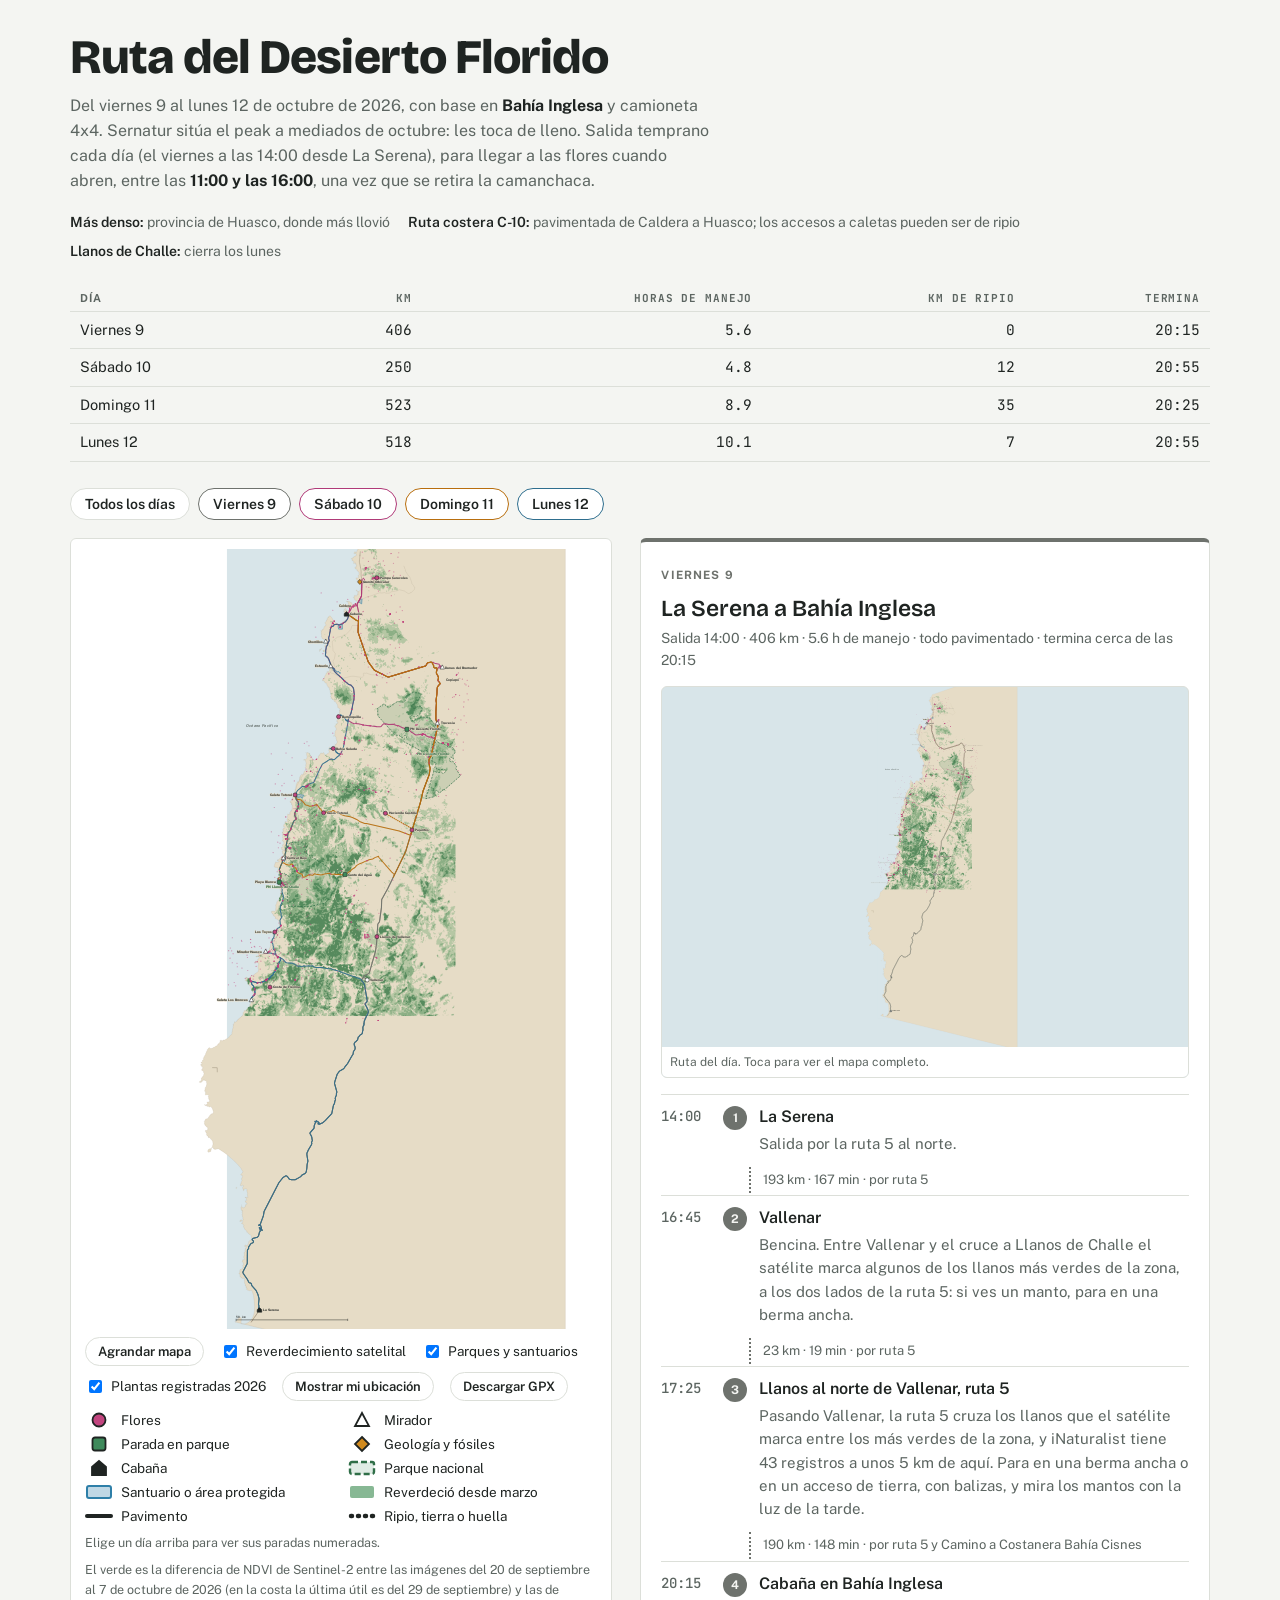
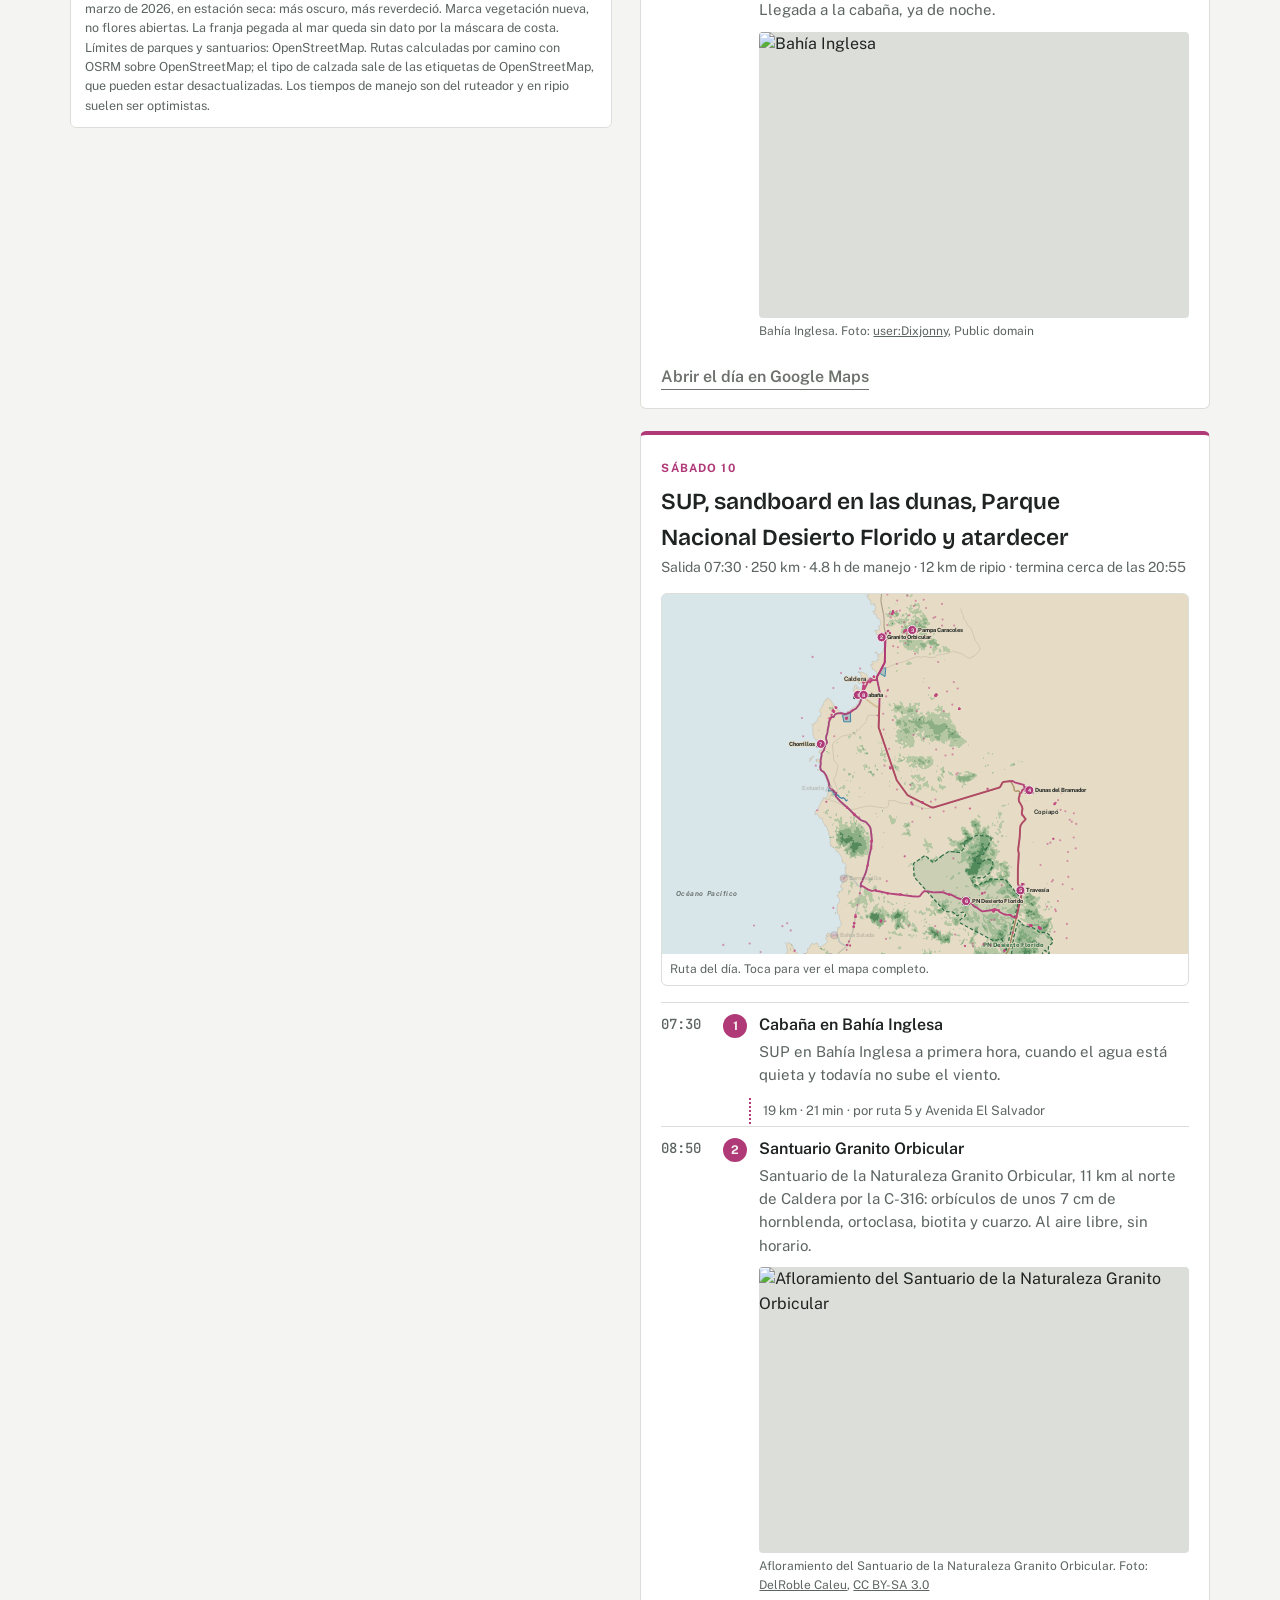
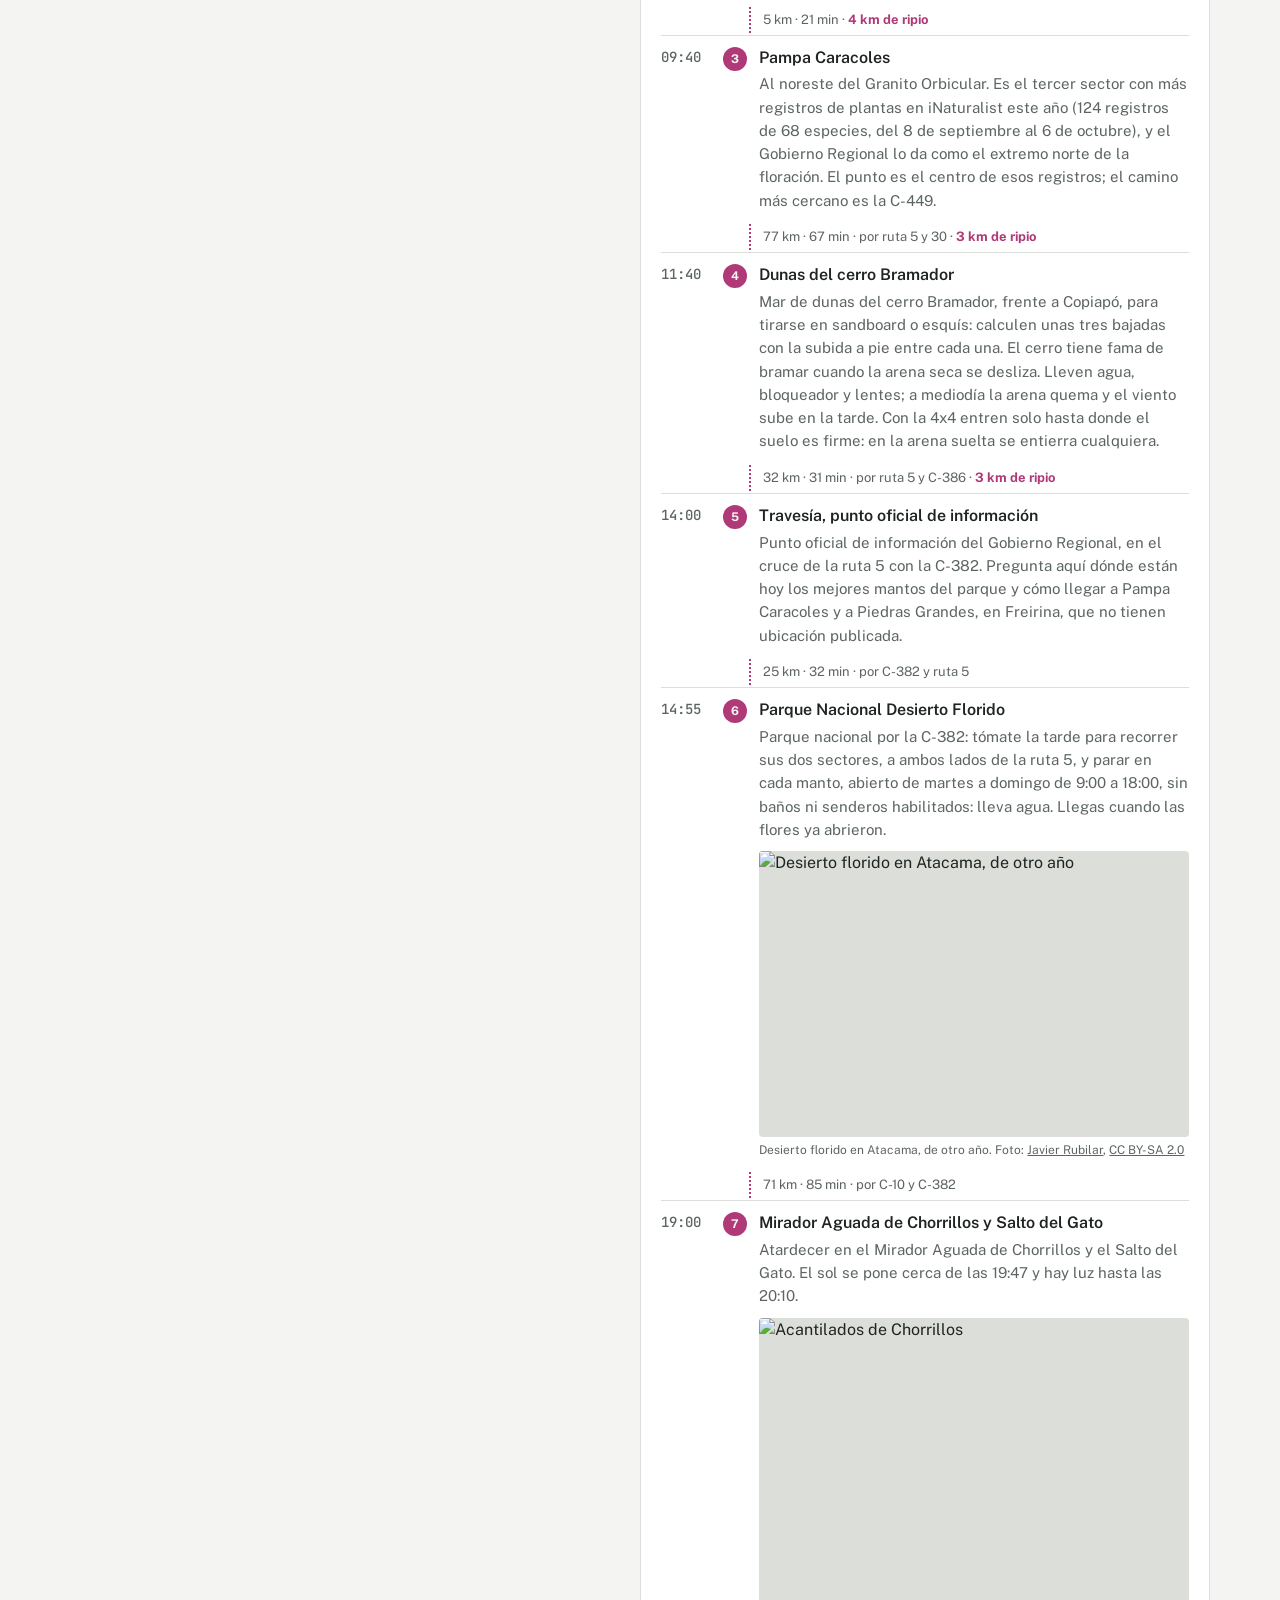
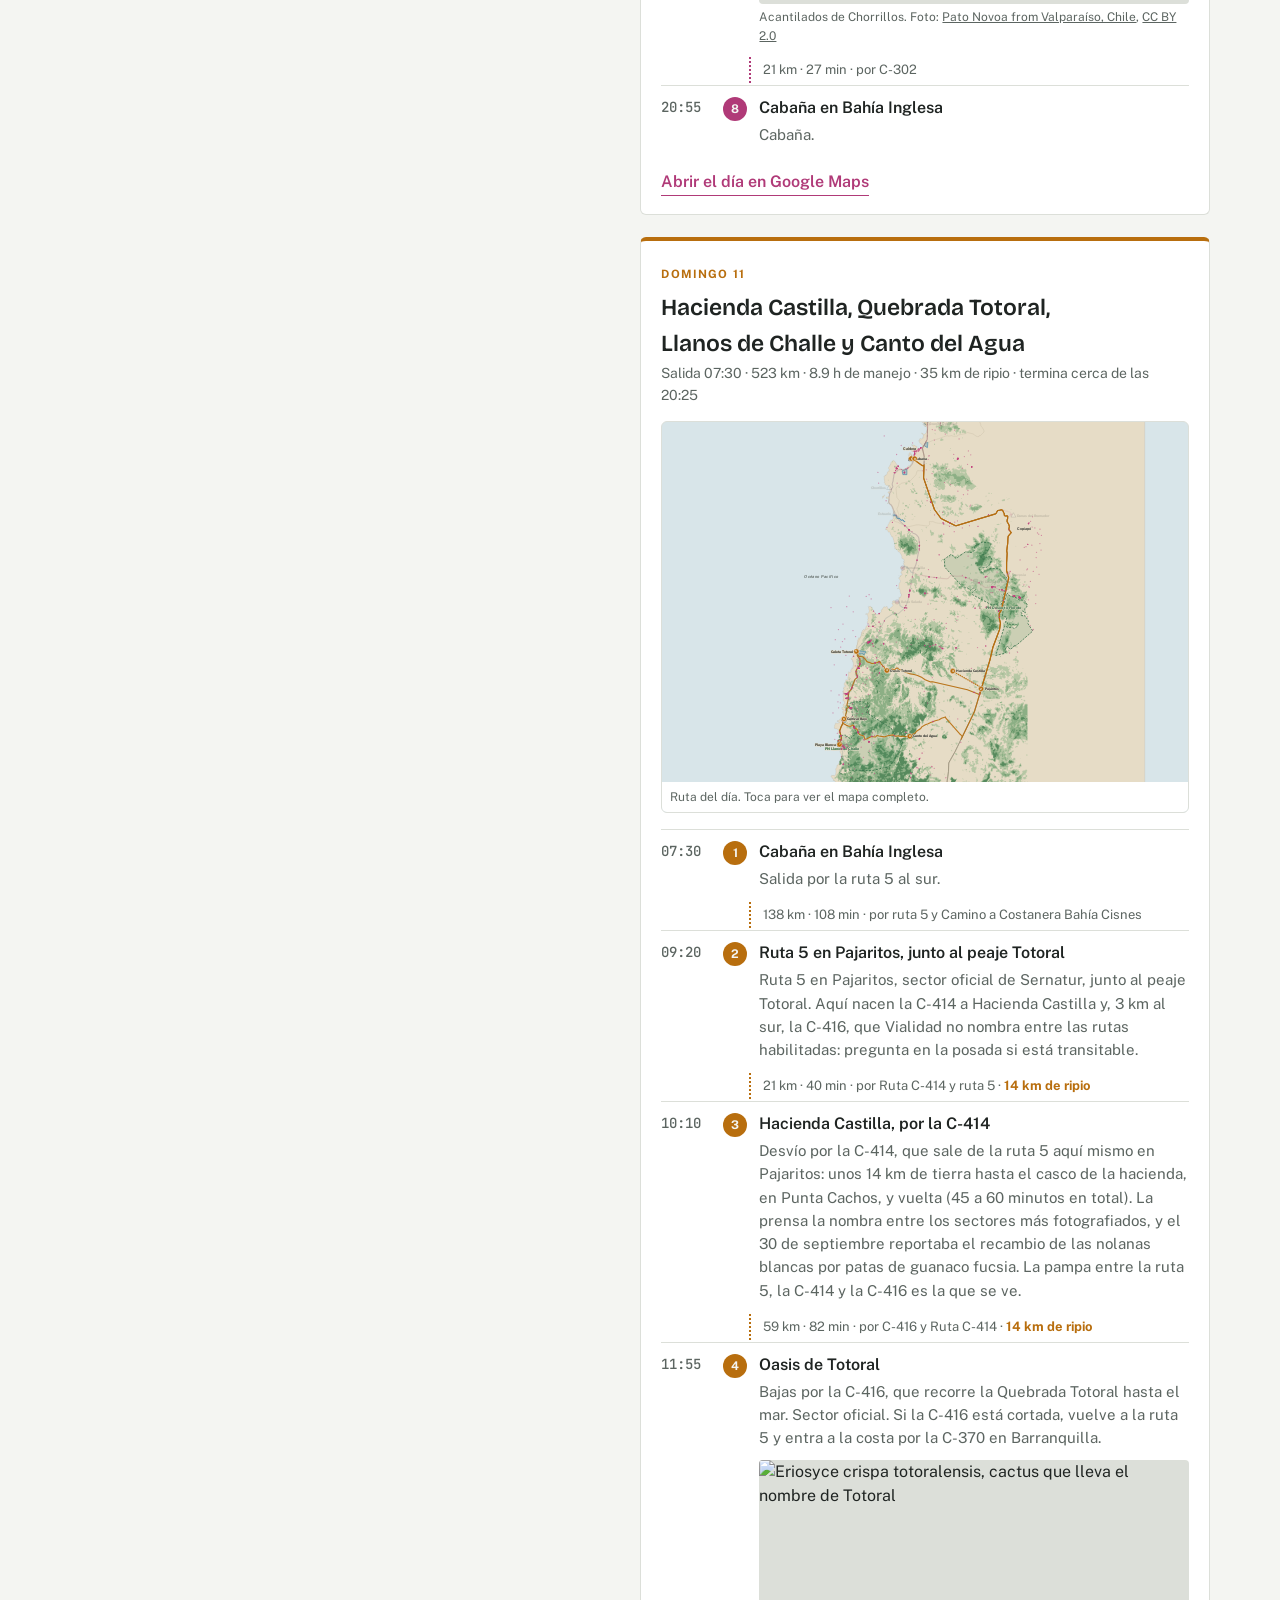
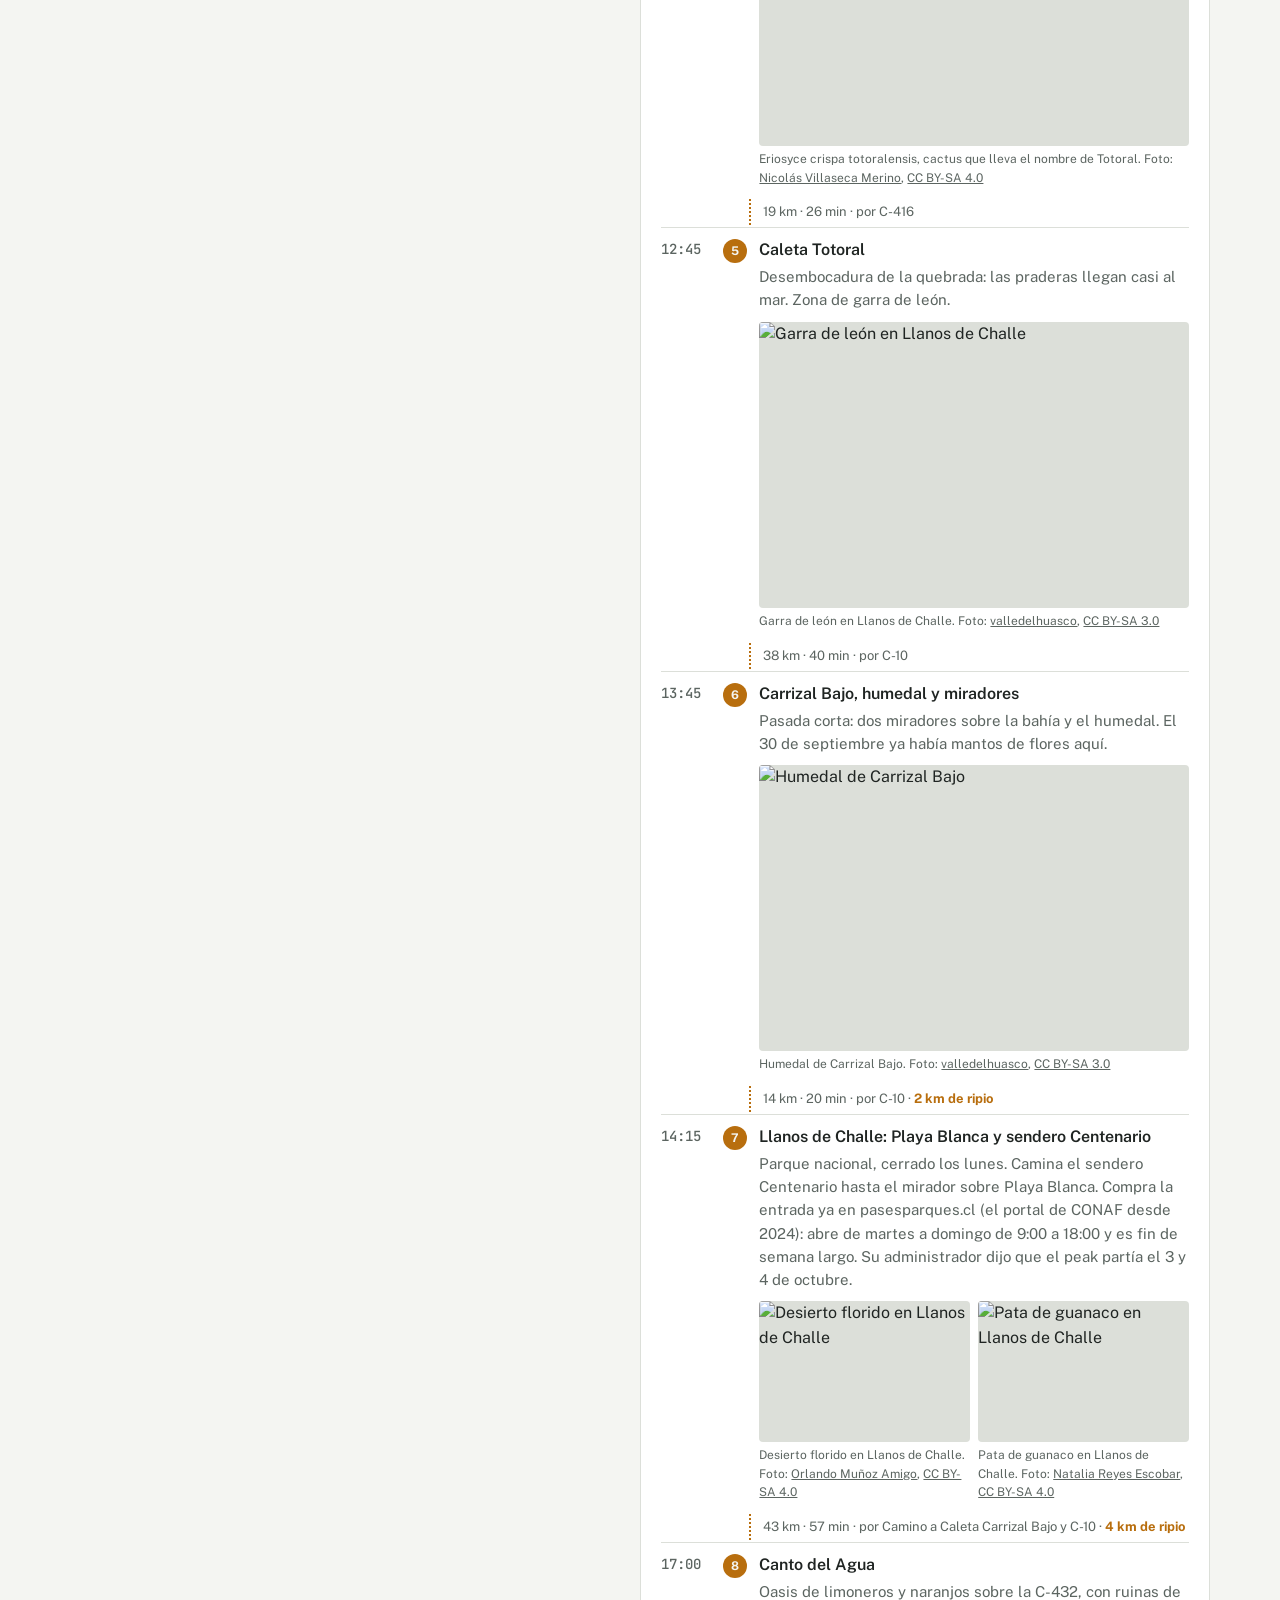
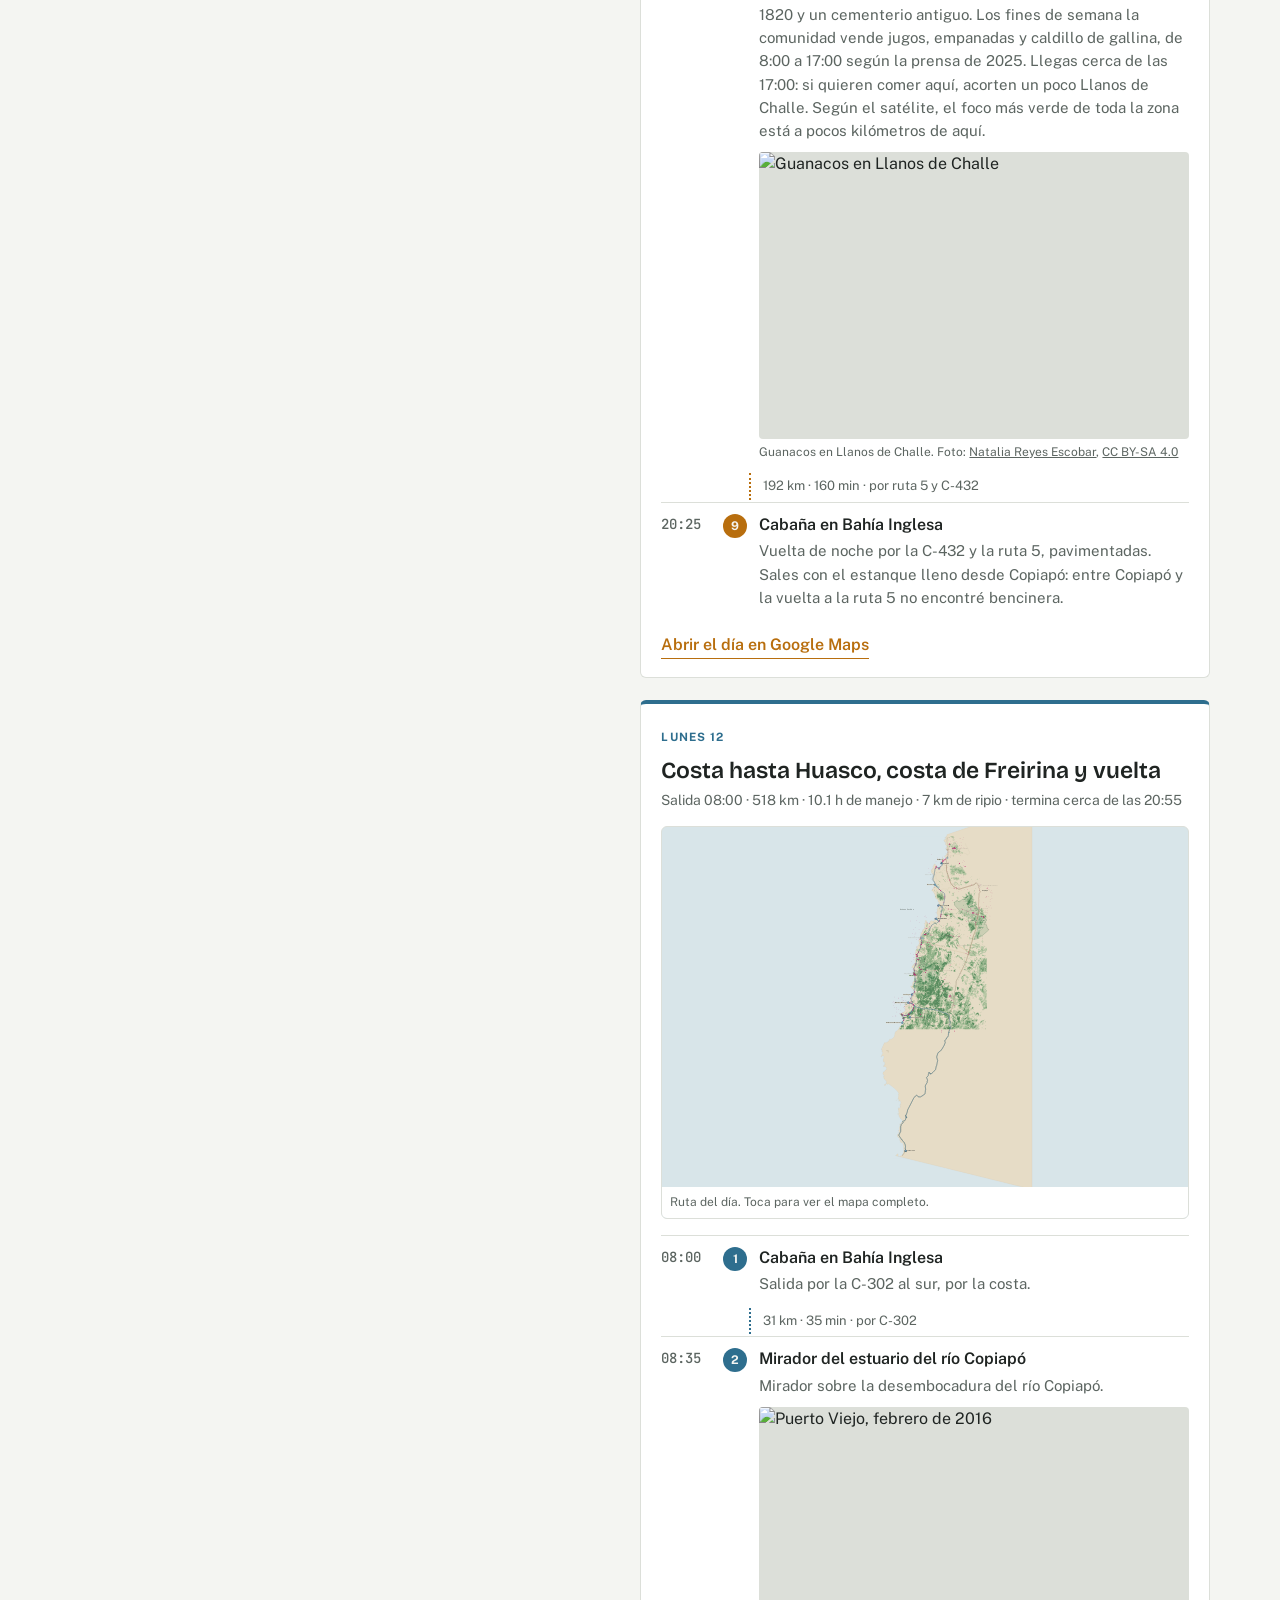
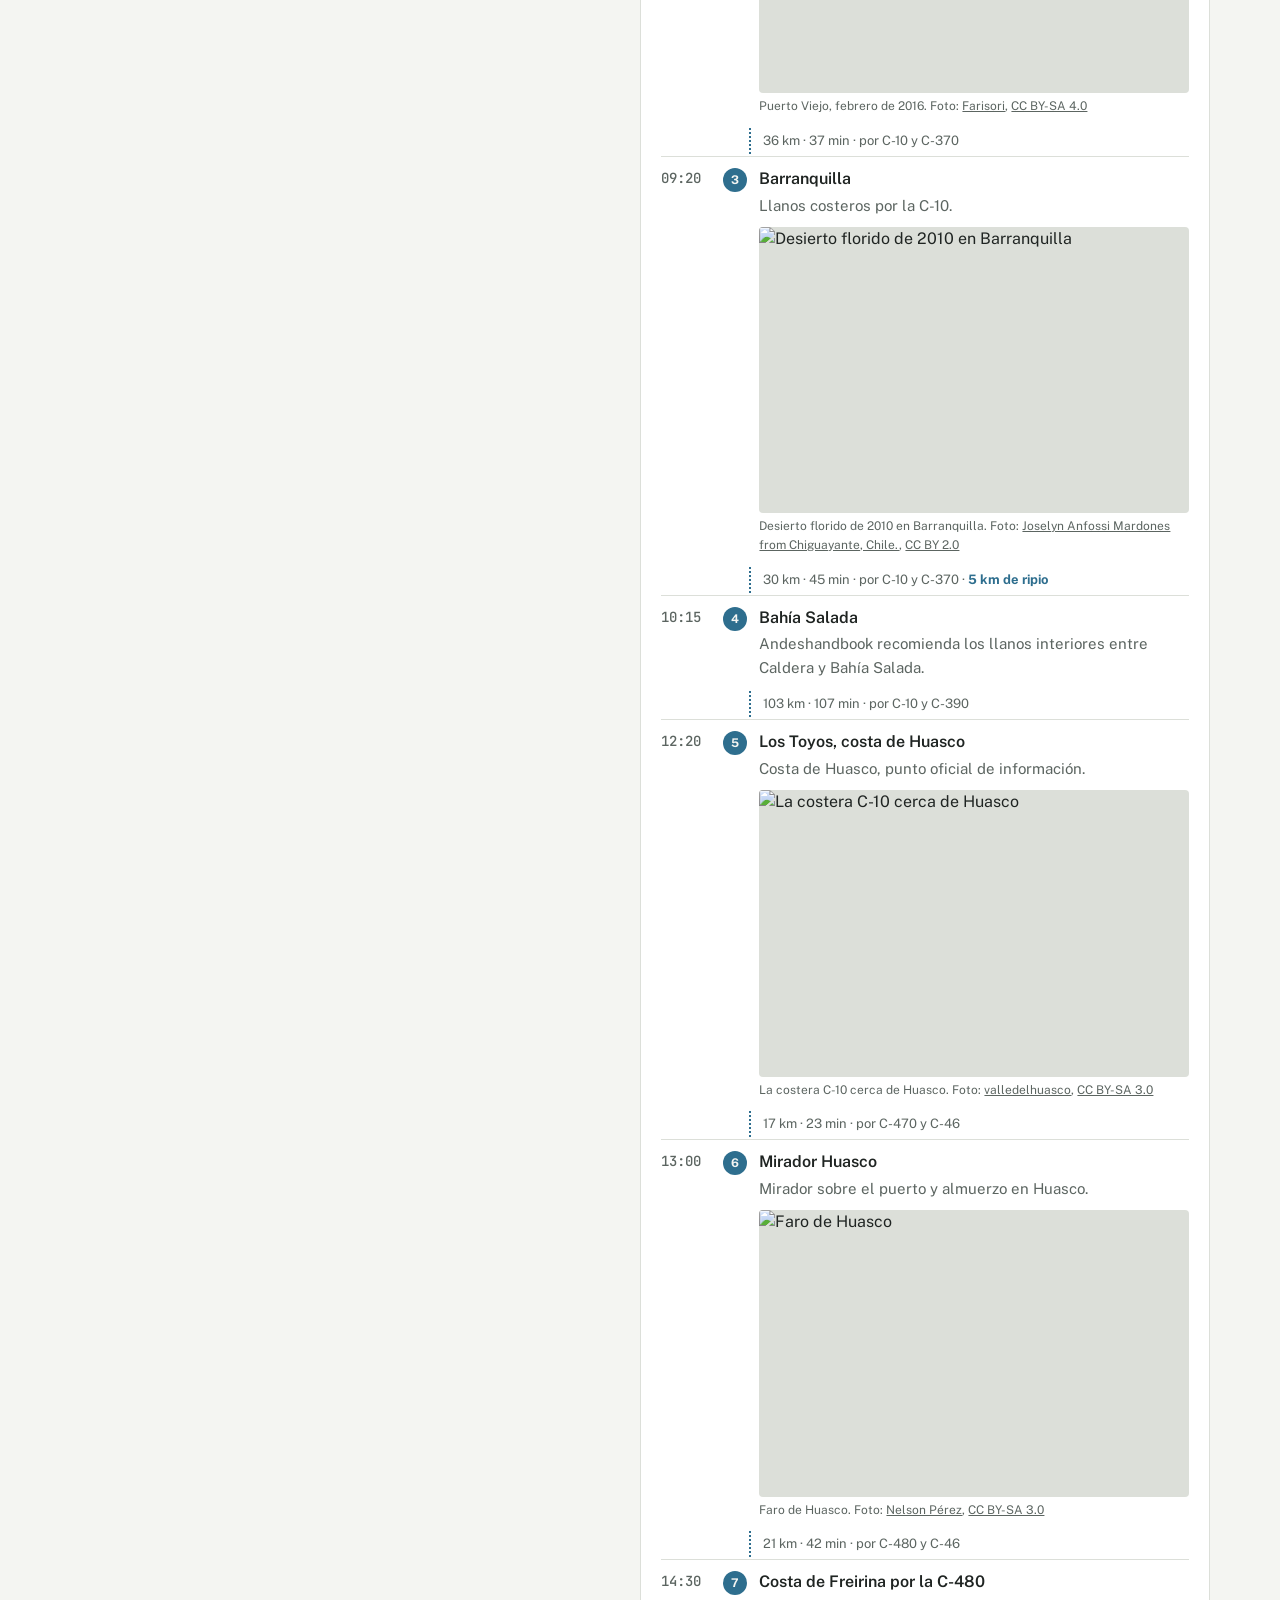
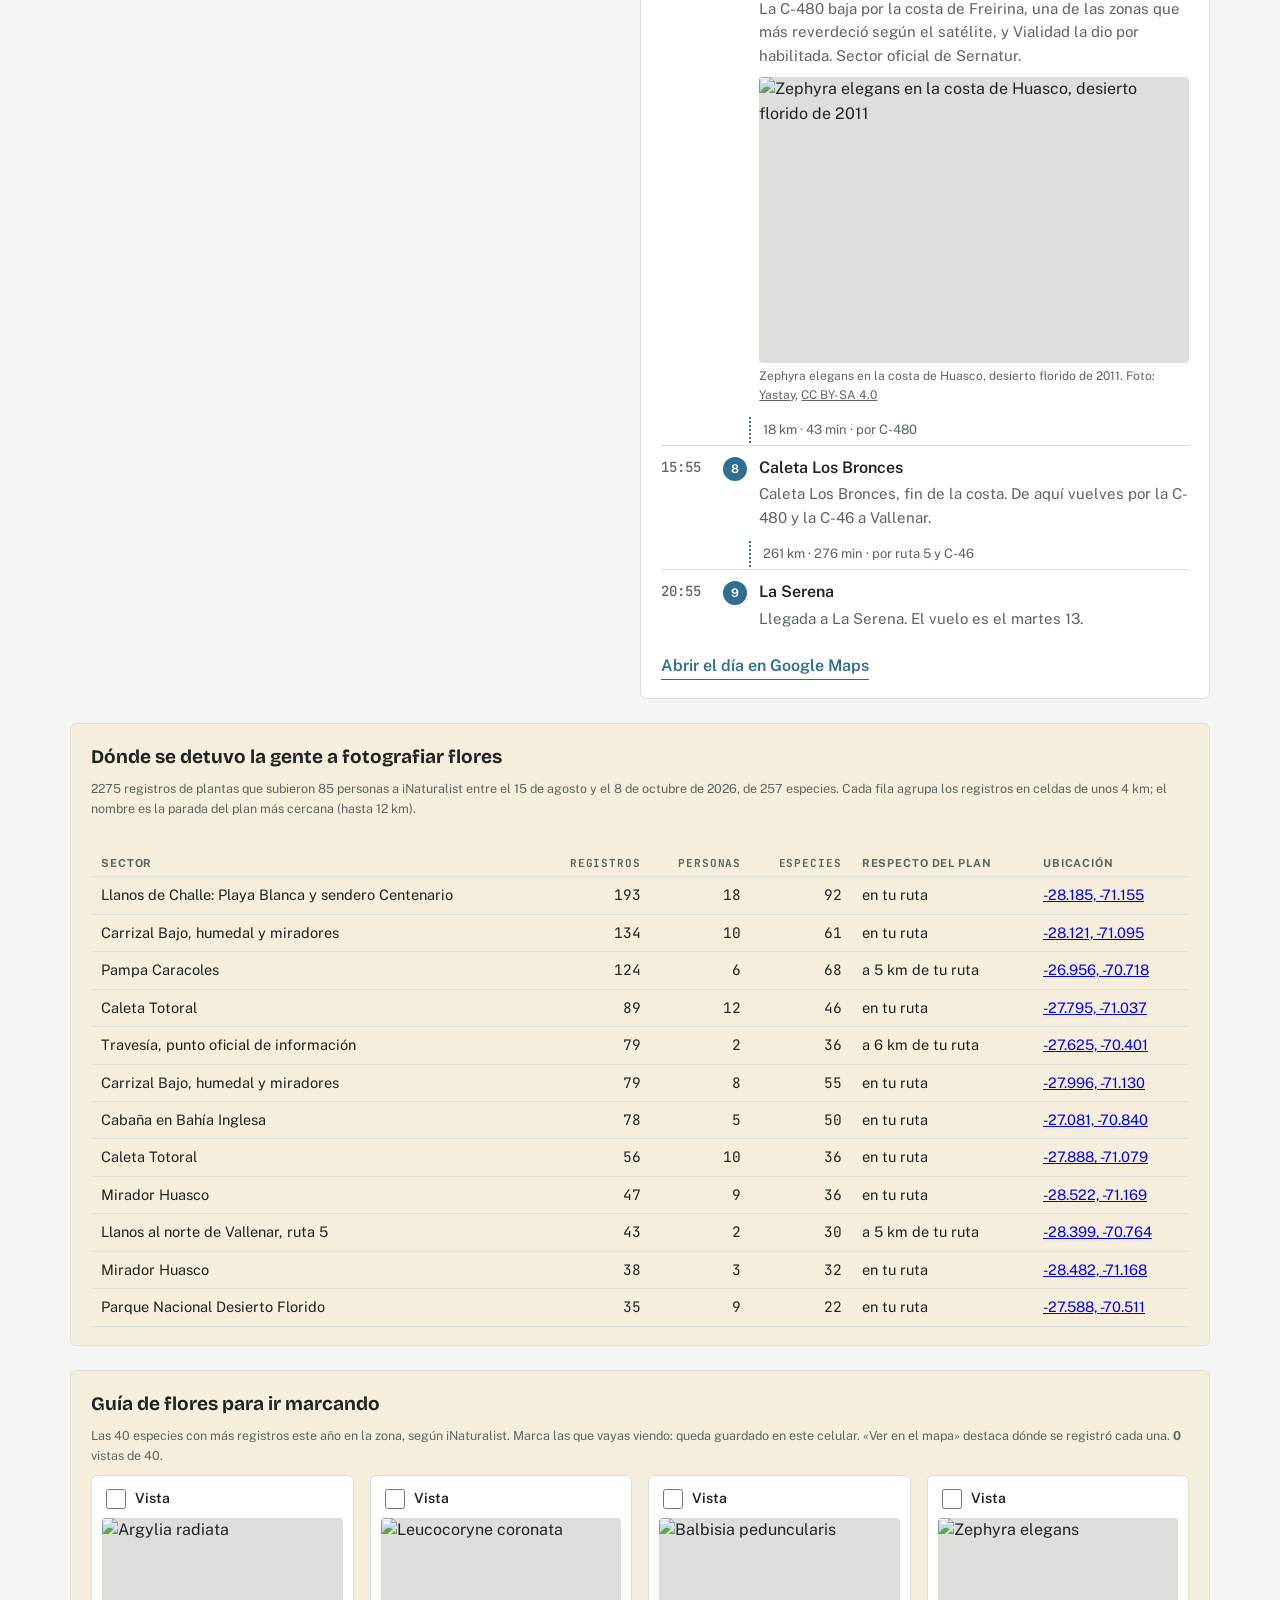
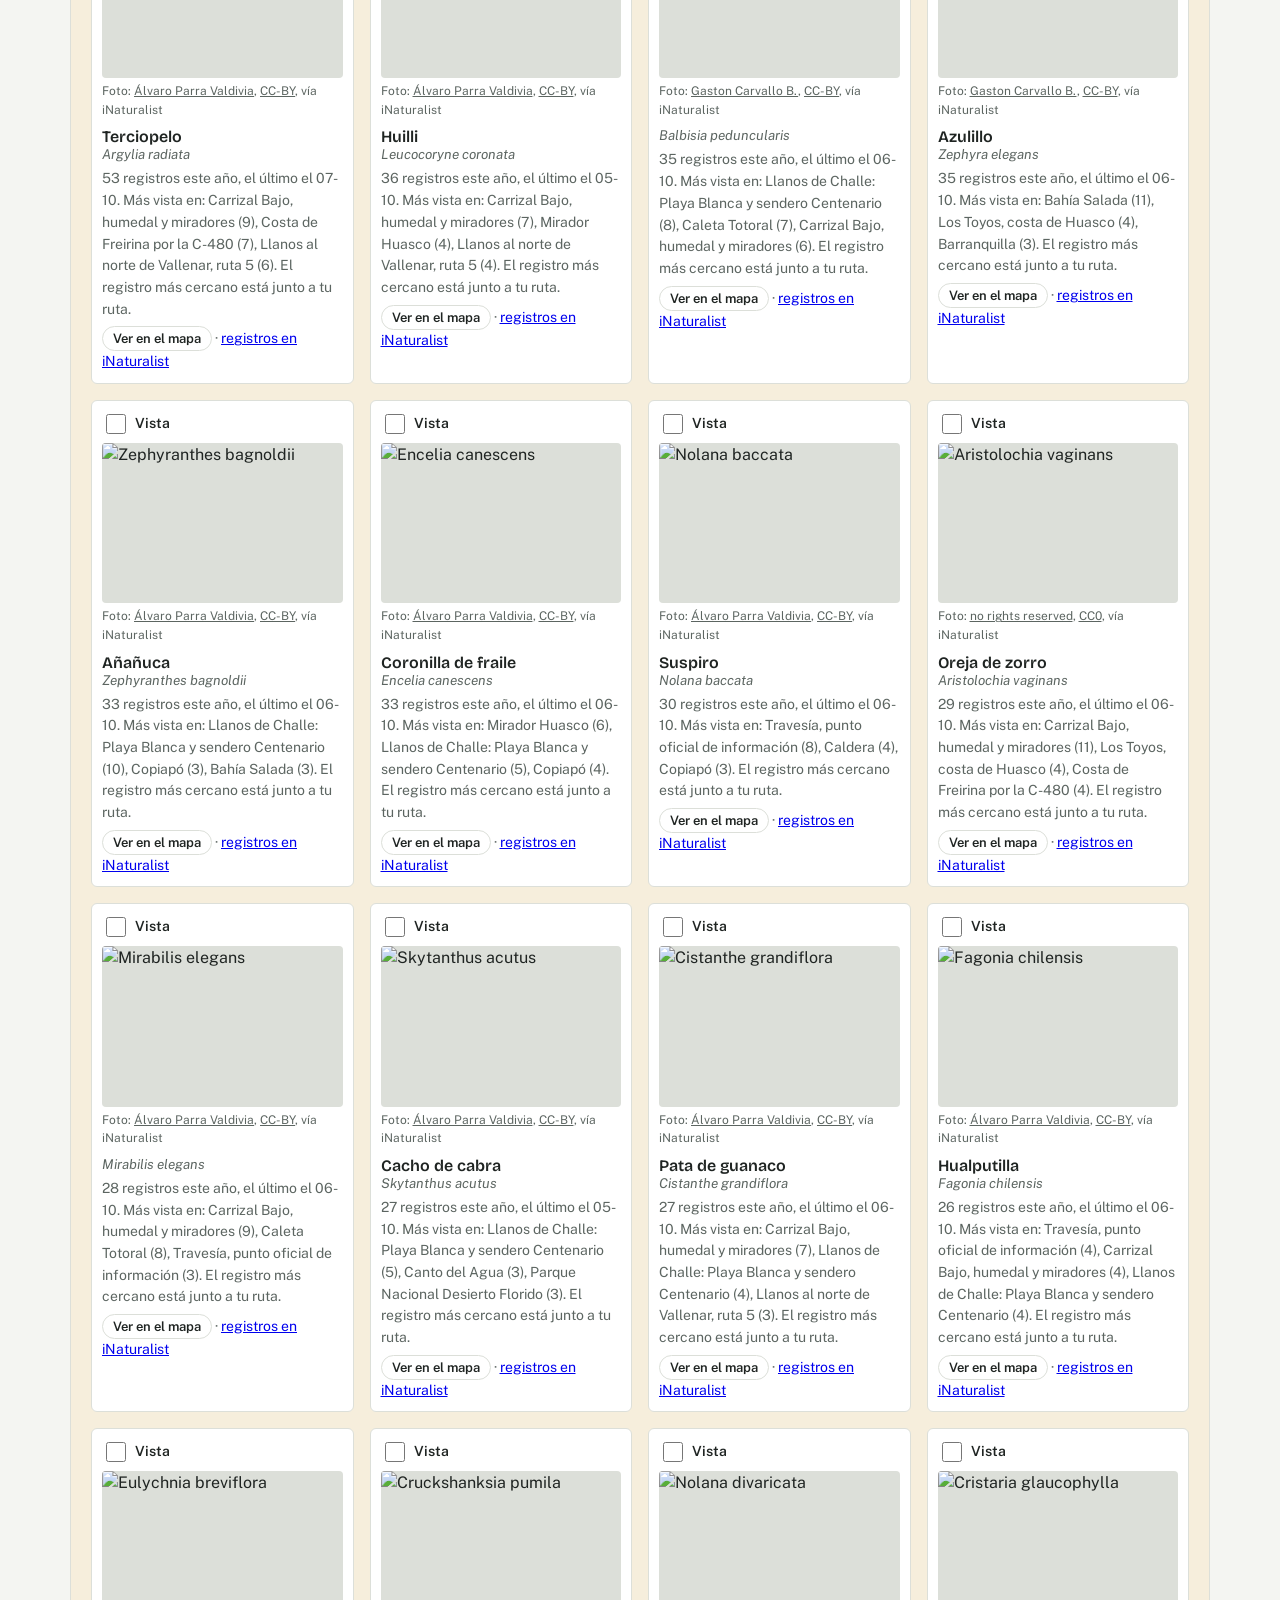
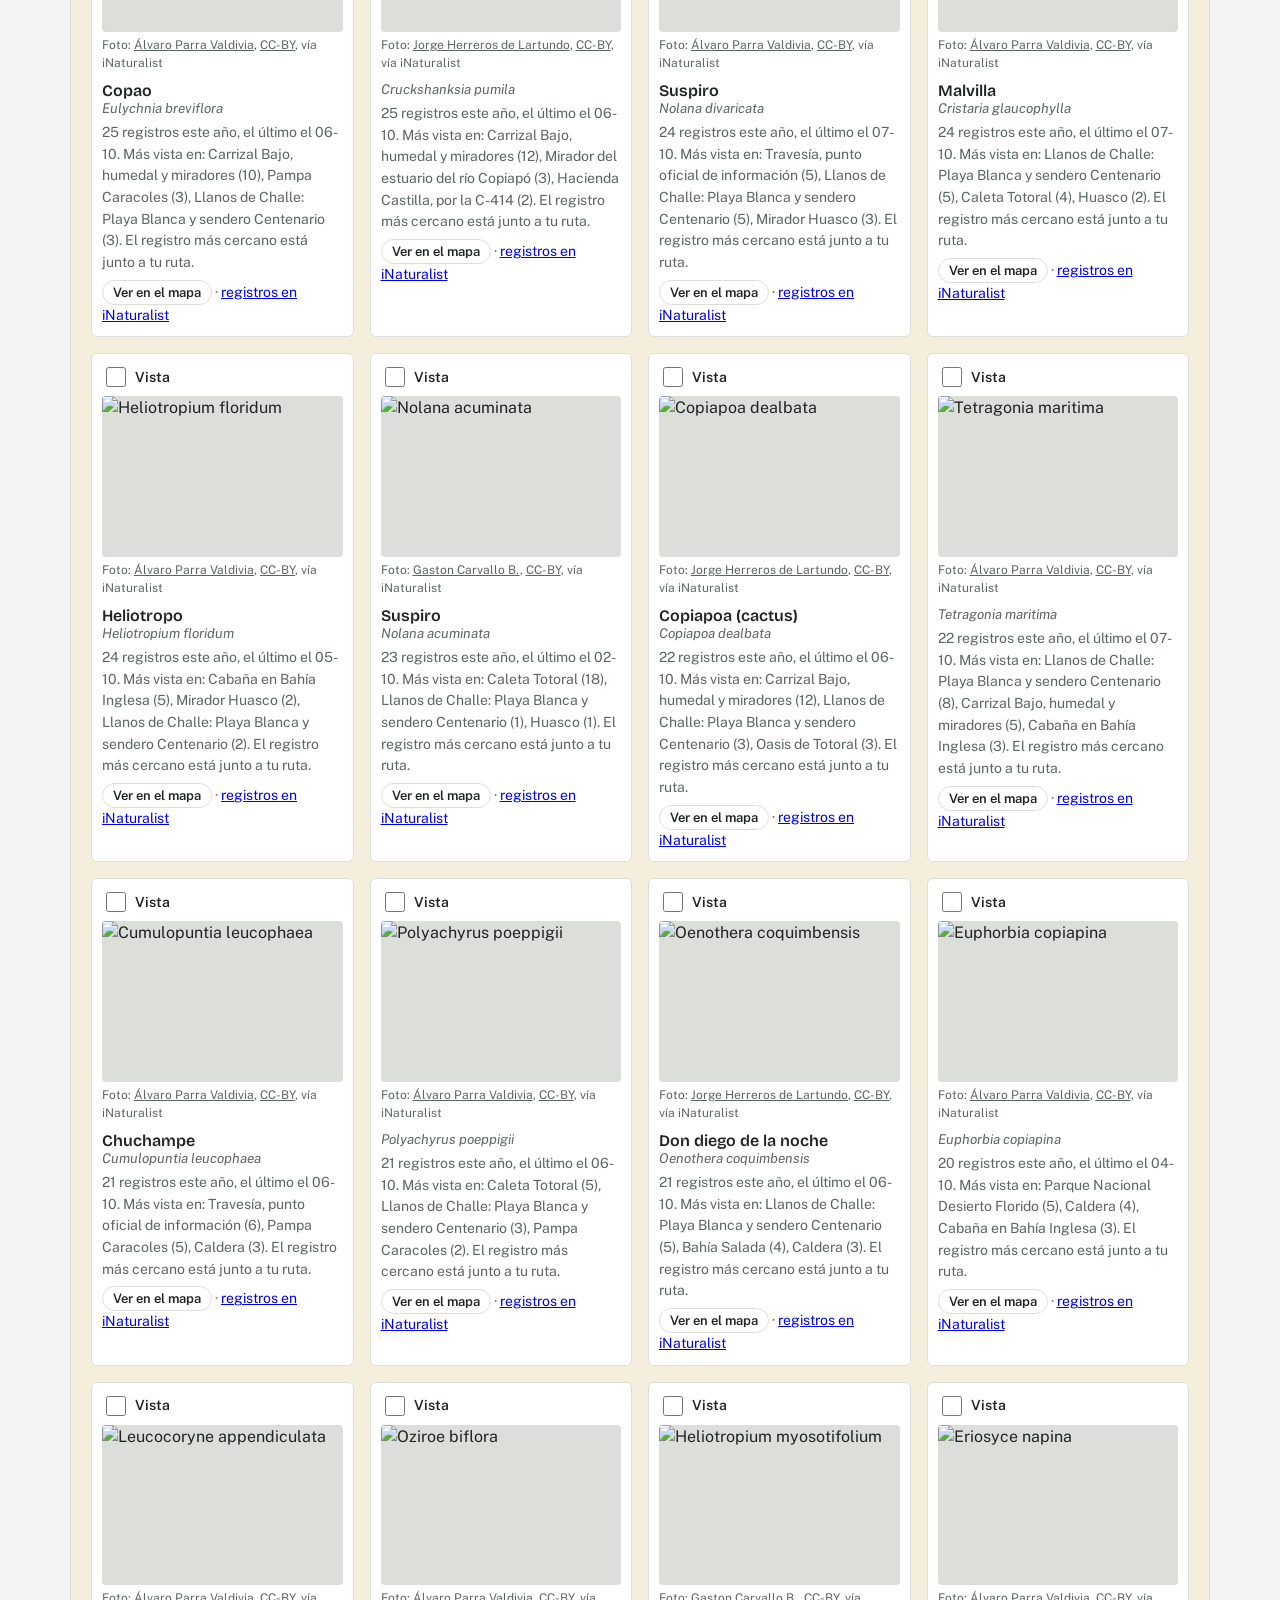
==== desierto-florido-2026.html @ e095cb4a "Desierto Florido 2026: mapa ampliado hasta La Serena Co-Authored-By: Claude Opus 5.5 <noreply@anthro" ====
<!DOCTYPE html>
<html lang="es-CL">
<head>
<meta charset="utf-8">
<meta name="viewport" content="width=device-width,initial-scale=1,viewport-fit=cover">
<title>Ruta del Desierto Florido</title>
<link rel="preconnect" href="https://fonts.googleapis.com">
<link rel="preconnect" href="https://fonts.gstatic.com" crossorigin>
<link rel="stylesheet" href="https://fonts.googleapis.com/css2?family=Bricolage+Grotesque:opsz,wght@12..96,600;12..96,800&family=Public+Sans:wght@400;600&family=JetBrains+Mono:wght@500&display=swap">
<style>
:root{
  --ground:#F4F5F2; --panel:#FFFFFF; --ink:#1F2422; --muted:#5C6561; --line:#DCDFD9;
  --land:#E6DCC6; --sea:#D8E5E9; --road:#BDB29A; --road5:#9A8F78;
  --d1:#6E726D; --d2:#B03A78; --d3:#B86E0E; --d4:#2E6E8E;
  --note:#F6EEDC; --park:#2F6E47;
}
@media (prefers-color-scheme:dark){
  :root:not([data-theme="light"]){
    color-scheme:dark;
    --ground:#141716; --panel:#1C201E; --ink:#E7E9E4; --muted:#9BA39E; --line:#2F3532;
    --land:#2E2B24; --sea:#13222A; --road:#5D5646; --road5:#7A715E;
    --d1:#A3A8A2; --d2:#E07AB2; --d3:#E5A04A; --d4:#6FB2D3;
    --note:#2A2619; --park:#8FD3A6;
  }
}
:root[data-theme="dark"]{
  color-scheme:dark;
  --ground:#141716; --panel:#1C201E; --ink:#E7E9E4; --muted:#9BA39E; --line:#2F3532;
  --land:#2E2B24; --sea:#13222A; --road:#5D5646; --road5:#7A715E;
  --d1:#A3A8A2; --d2:#E07AB2; --d3:#E5A04A; --d4:#6FB2D3;
  --note:#2A2619; --park:#8FD3A6;
}
*{box-sizing:border-box}
body{background:var(--ground);color:var(--ink);font:16px/1.55 "Public Sans",system-ui,sans-serif;margin:0}
.wrap{max-width:1180px;margin:0 auto;padding-inline:20px;padding-block:32px 64px}
h1,h2{font-family:"Bricolage Grotesque",system-ui,sans-serif;text-wrap:balance;margin:0}
h1{font-size:clamp(30px,5vw,48px);font-weight:800;letter-spacing:-.02em;line-height:1.05}
.lede{max-width:64ch;color:var(--muted);margin:12px 0 0}
.lede b{color:var(--ink)}
.facts{display:flex;flex-wrap:wrap;gap:8px 18px;margin:18px 0 0;padding:0;list-style:none;font-size:14px;color:var(--muted)}
.facts b{color:var(--ink)}
.bar{display:flex;flex-wrap:wrap;gap:8px;margin:26px 0 18px}
.dbtn,.all{font:600 14px "Public Sans",sans-serif;border:1.5px solid var(--line);background:var(--panel);color:var(--ink);padding:7px 14px;border-radius:999px;cursor:pointer}
.dbtn{border-color:var(--c)}
.dbtn[aria-pressed="true"]{background:var(--c);color:var(--ground)}
.dbtn:focus-visible,.all:focus-visible,.gm:focus-visible{outline:2px solid var(--ink);outline-offset:2px}
.grid{display:grid;grid-template-columns:minmax(0,1fr) minmax(0,1.05fr);gap:28px;align-items:start}
.map{position:sticky;top:calc(env(safe-area-inset-top,0px) + 12px);background:var(--panel);border:1px solid var(--line);border-radius:6px;padding:10px}
.map > svg{display:block;width:100%;height:auto;max-height:calc(100vh - 120px)}
.map figcaption{font-size:12.5px;color:var(--muted);padding:8px 4px 2px}
.sea-bg{fill:var(--sea)} .land{fill:var(--land);stroke:var(--road5);stroke-width:.6}
.r5{fill:none;stroke:var(--road5);stroke-width:2.2} .rc{fill:none;stroke:var(--road);stroke-width:1.2}
.route{fill:none;stroke-width:4.5;stroke-linecap:round;stroke-linejoin:round;opacity:.92;transition:opacity .2s}
.route.rip{stroke-dasharray:2 7;stroke-width:5}
.route.dim{opacity:.1}
.mk path,.mk rect,.mk circle{stroke:var(--ink);stroke-width:2.4}
.mk .in{stroke:var(--panel);stroke-width:2.4}
.k-mir path{fill:#FFFFFF} .k-flo circle{fill:#C2457F} .k-par rect{fill:#3E8A5B} .k-geo path{fill:#D08A1E} .k-sup circle{fill:#2E7FA8} .k-casa path{fill:var(--ink)} .k-pue circle{fill:var(--panel)}
.mk text{font:700 14px "Public Sans",sans-serif;fill:var(--ink);paint-order:stroke;stroke:var(--land);stroke-width:4.5px;stroke-linejoin:round}
.mk.dim{opacity:.18}
.verde{opacity:.95}
.prot{fill-rule:evenodd}
.prot.pn{fill:rgba(62,138,91,.16);stroke:#2F6E47;stroke-width:3;stroke-dasharray:9 5}
.prot.sn{fill:rgba(46,127,168,.3);stroke:#2E7FA8;stroke-width:2.2}
.plab{font:800 15px "Public Sans",sans-serif;fill:var(--park);paint-order:stroke;stroke:var(--land);stroke-width:4px}
body.no-verde .verde{display:none} body.no-prot .prots,body.no-prot .plab{display:none}
.layers{display:flex;flex-wrap:wrap;align-items:center;gap:6px 16px;font-size:13.5px;padding:8px 4px 0}
.layers label{display:flex;align-items:center;gap:6px;cursor:pointer}
.lgd{display:grid;grid-template-columns:repeat(auto-fill,minmax(min(190px,100%),1fr));gap:6px 14px;font-size:13.5px;color:var(--ink);padding:10px 4px 0}
.lg{display:flex;align-items:center;gap:8px;line-height:1.2}
.lg svg{flex:none;color:var(--ink)}
.hint{font-size:12.5px;color:var(--muted);margin:8px 4px 0}
.kinds{display:flex;flex-wrap:wrap;gap:6px 14px;font-size:13px;color:var(--muted);padding:6px 4px 0}
.kinds svg{vertical-align:middle;margin-right:4px;color:var(--ink)}
.zoom-btn{font:600 13px "Public Sans",sans-serif;border:1.5px solid var(--line);background:var(--panel);color:var(--ink);padding:6px 12px;border-radius:999px;cursor:pointer}
.map > svg{cursor:zoom-in}
#fs{position:fixed;inset:0;z-index:50;background:var(--ground);display:flex;flex-direction:column;padding-top:env(safe-area-inset-top,0px);padding-bottom:env(safe-area-inset-bottom,0px)}
#fs .bar2{display:flex;gap:8px;align-items:center;padding:10px 14px;border-bottom:1px solid var(--line);flex-wrap:wrap}
#fs .bar2 b{font-family:"Bricolage Grotesque",sans-serif;font-size:17px;margin-right:auto}
#fs .stage{flex:1;min-height:0;overflow:hidden;touch-action:none}
#fs .stage svg{width:100%;height:100%;max-height:none;display:block;cursor:grab}
.num{display:none}
.num.on{display:inline}
.num circle{fill:var(--c);stroke:var(--panel);stroke-width:2}
.num text{font:700 12px "Public Sans",sans-serif;fill:var(--ground)}
.legend{display:flex;flex-wrap:wrap;gap:6px 18px;font-size:13px;color:var(--muted);padding:8px 4px 0}
.legend svg{vertical-align:middle;margin-right:6px}
.legend line{stroke:var(--ink);stroke-width:4;stroke-linecap:round}
.sum{width:100%;border-collapse:collapse;font-size:14.5px;margin:22px 0 0;min-width:420px}
.sum th{font:700 11px "Public Sans",sans-serif;text-transform:uppercase;letter-spacing:.08em;color:var(--muted);text-align:left;padding:6px 10px;border-bottom:1px solid var(--line)}
.sum td{padding:7px 10px;border-bottom:1px solid var(--line)}
.sum .n{font-family:"JetBrains Mono",monospace;font-variant-numeric:tabular-nums;text-align:right}
.sum th.n{text-align:right}
.tw{overflow-x:auto}
li.leg{display:block;border-top:0;padding:2px 0 2px 88px;font-size:13px;color:var(--muted)}
li.leg::before{content:none}
li.leg span{border-left:2px dotted var(--c);padding:3px 0 3px 12px;display:inline-block}
.rp{color:var(--c);font-weight:700}
.obs{fill:#C2457F;opacity:.55;stroke:none}
.obs.hl{fill:#7A1F55;opacity:1;r:5}
body.no-obs .obsl{display:none}
.grid-sp{display:grid;grid-template-columns:repeat(auto-fill,minmax(min(230px,100%),1fr));gap:16px}
.sp{display:flex;flex-direction:column;gap:6px;border:1px solid var(--line);border-radius:6px;padding:10px;background:var(--panel)}
.sp.done{outline:2px solid #3E8A5B}
.sp h3{font:600 16px "Bricolage Grotesque",sans-serif;margin:2px 0 0}
.sp h3 i{font-family:"Public Sans",sans-serif;font-weight:400;font-size:13.5px;color:var(--muted);display:block}
.sp p{margin:0;font-size:14px;color:var(--muted)}
.sp .ph{margin:0;max-width:none}
.chk{display:flex;align-items:center;gap:6px;font-weight:600;font-size:14px;cursor:pointer}
.chk input{width:20px;height:20px}
.see{font:600 13px "Public Sans",sans-serif;border:1.5px solid var(--line);background:var(--panel);color:var(--ink);padding:4px 10px;border-radius:999px;cursor:pointer}
.offline{margin:18px 0 0;padding:14px 16px;border:1.5px dashed var(--line);border-radius:6px;background:var(--panel);font-size:14.5px}
.offline p{margin:4px 0 10px;color:var(--muted);max-width:70ch}
#off-st{font-size:13.5px;color:var(--muted);margin-left:8px}
.me{fill:#1E6FD9;stroke:#fff;stroke-width:3}
.me-halo{fill:rgba(30,111,217,.18);stroke:none}
#geo-st{color:var(--ink);font-size:14px}
.phs{display:grid;grid-template-columns:repeat(auto-fit,minmax(min(150px,100%),1fr));gap:8px;margin-top:10px;max-width:520px}
.phs .ph{margin:0;max-width:none}
.gal{background:var(--panel);border:1px solid var(--line)}
.grid-ph{display:grid;grid-template-columns:repeat(auto-fill,minmax(min(150px,100%),1fr));gap:12px}
.grid-ph .ph{margin:0;max-width:none}
.grid-pc{display:grid;grid-template-columns:repeat(auto-fill,minmax(min(240px,100%),1fr));gap:16px}
.pc{display:flex;flex-direction:column;gap:6px}
.pc .ph{margin:0;max-width:none}
.pc h3{font:600 17px "Bricolage Grotesque",sans-serif;margin:4px 0 0}
.pc p{margin:0;font-size:14.5px;color:var(--muted)}
.pc .hor{color:var(--ink);font-weight:600;font-size:13.5px}
.pc .ln a{color:var(--d3);font-weight:600}
.ph{margin:10px 0 0;max-width:420px}
.ph img{display:block;width:100%;height:auto;max-width:100%;aspect-ratio:3/2;object-fit:cover;border-radius:4px;background:var(--line)}
.ph figcaption{font-size:12px;color:var(--muted);margin-top:4px}
.ph a{color:var(--muted)}
.town{font:600 15px "Public Sans",sans-serif;fill:var(--ink);paint-order:stroke;stroke:var(--land);stroke-width:4px}
.sea{font:italic 600 17px "Public Sans",sans-serif;fill:var(--muted);letter-spacing:.08em}
.scale line{stroke:var(--ink);stroke-width:2} .scale text{font:500 13px "JetBrains Mono",monospace;fill:var(--ink)}
.days{display:flex;flex-direction:column;gap:22px}
.day{background:var(--panel);border:1px solid var(--line);border-top:4px solid var(--c);border-radius:6px;padding:20px 20px 18px;scroll-margin-top:16px}
.chip{display:inline-block;font:700 11.5px "Public Sans",sans-serif;text-transform:uppercase;letter-spacing:.1em;color:var(--c)}
.day h2{font-size:23px;font-weight:600;margin:4px 0 2px}
.meta{margin:0;color:var(--muted);font-size:14px}
ol{list-style:none;margin:16px 0 0;padding:0;counter-reset:s}
li.st{display:grid;grid-template-columns:52px 26px 1fr;gap:10px;padding:10px 0;border-top:1px solid var(--line);counter-increment:s}
li.st::before{content:counter(s);grid-column:2;grid-row:1;width:24px;height:24px;border-radius:50%;background:var(--c);color:var(--ground);font:700 12px "Public Sans",sans-serif;display:grid;place-items:center;margin-top:1px}
li .t{grid-column:1;grid-row:1;font:500 14px "JetBrains Mono",monospace;font-variant-numeric:tabular-nums;color:var(--muted);padding-top:2px}
li div{grid-column:3;grid-row:1}
li b{font-weight:600}
li p{margin:2px 0 0;font-size:15px;color:var(--muted);max-width:60ch}
.daymap{margin:14px 0 0;border:1px solid var(--line);border-radius:6px;overflow:hidden;background:var(--sea)}
.daymap svg{display:block;width:100%;height:auto;max-height:360px;cursor:zoom-in}
.daymap figcaption{font-size:12px;color:var(--muted);padding:6px 8px;background:var(--panel)}
.gm{display:inline-block;margin-top:14px;font-weight:600;color:var(--c);text-decoration:none;border-bottom:1.5px solid currentColor}
.notes{margin-top:24px;background:var(--note);border-radius:6px;padding:18px 20px}
.notes h2{font-size:19px;margin-bottom:8px}
.notes ul{margin:0;padding-left:18px}
.notes li{display:list-item;border:0;padding:4px 0;grid-template-columns:none}
.notes li::before{content:none}
.src{font-size:13px;color:var(--muted);margin-top:22px}
.src a{color:var(--muted)}
@media (max-width:820px){
  .grid{grid-template-columns:minmax(0,1fr)}
  .map{position:static}
  .map > svg{max-height:none}
}
@media (prefers-reduced-motion:reduce){.route{transition:none}}
</style>
<div class="wrap">
  <h1>Ruta del Desierto Florido</h1>
  <p class="lede">Del viernes 9 al lunes 12 de octubre de 2026, con base en <b>Bahía Inglesa</b> y camioneta 4x4. Sernatur sitúa el peak a mediados de octubre: les toca de lleno. Salida temprano cada día (el viernes a las 14:00 desde La Serena), para llegar a las flores cuando abren, entre las <b>11:00 y las 16:00</b>, una vez que se retira la camanchaca.</p>
  <ul class="facts">
    <li><b>Más denso:</b> provincia de Huasco, donde más llovió</li>
    <li><b>Ruta costera C-10:</b> pavimentada de Caldera a Huasco; los accesos a caletas pueden ser de ripio</li>
    <li><b>Llanos de Challe:</b> cierra los lunes</li>
  </ul>
  <div class="offline" id="offline" hidden>
    <b>Para usarla sin señal</b>
    <p>Con señal, toca el botón: guarda esta página, el mapa y todas las fotos en el celular. Después abre siempre este mismo enlace en el mismo navegador, aunque no haya señal. Lo que marques en la guía queda guardado en el celular y no se pierde al cerrar.</p>
    <button type="button" class="zoom-btn" id="btn-off">Guardar para usar sin señal</button> <span id="off-st"></span>
  </div>
  <div class="tw"><table class="sum">
    <thead><tr><th>Día</th><th class="n">Km</th><th class="n">Horas de manejo</th><th class="n">Km de ripio</th><th class="n">Termina</th></tr></thead>
    <tbody><tr><td>Viernes 9</td><td class="n">406</td><td class="n">5.6</td><td class="n">0</td><td class="n">20:15</td></tr><tr><td>Sábado 10</td><td class="n">250</td><td class="n">4.8</td><td class="n">12</td><td class="n">20:55</td></tr><tr><td>Domingo 11</td><td class="n">523</td><td class="n">8.9</td><td class="n">35</td><td class="n">20:25</td></tr><tr><td>Lunes 12</td><td class="n">518</td><td class="n">10.1</td><td class="n">7</td><td class="n">20:55</td></tr></tbody>
  </table></div>
  <div class="bar" role="group" aria-label="Destacar un día en el mapa">
    <button type="button" class="all" id="btn-all">Todos los días</button>
    <button type="button" class="dbtn" data-day="vie" style="--c:var(--d1)" aria-pressed="false">Viernes 9</button><button type="button" class="dbtn" data-day="sab" style="--c:var(--d2)" aria-pressed="false">Sábado 10</button><button type="button" class="dbtn" data-day="dom" style="--c:var(--d3)" aria-pressed="false">Domingo 11</button><button type="button" class="dbtn" data-day="lun" style="--c:var(--d4)" aria-pressed="false">Lunes 12</button>
  </div>
  <div class="grid">
    <figure class="map" style="margin:0">
      <svg viewBox="0 0 1000 3413" data-bbox="-71.4,-70.36,-29.98,-26.84" role="img" aria-label="Mapa del itinerario por Atacama, de Bahía Inglesa a Huasco, con las rutas de cada día"><rect class="sea-bg" width="1000" height="3413"/><path class="land" d="M579.4,-17.5 L575.6,-14.0 L577.3,-11.6 L579.0,-3.4 L577.2,-2.2 L576.7,-0.0 L574.2,0.3 L571.8,1.9 L570.3,5.3 L569.6,10.1 L567.1,12.1 L566.7,15.4 L565.4,15.5 L559.4,11.4 L557.3,16.8 L555.2,18.4 L556.5,19.5 L556.6,21.3 L560.8,18.1 L564.5,19.3 L566.7,25.3 L565.7,29.7 L564.7,30.4 L561.9,30.1 L561.0,32.0 L556.8,32.6 L556.1,35.4 L553.3,35.7 L553.2,38.1 L550.0,38.7 L548.3,39.7 L548.6,40.7 L544.1,42.0 L545.4,44.2 L548.2,44.9 L548.0,50.2 L550.0,50.5 L550.0,51.7 L551.8,53.0 L554.4,52.5 L555.2,53.6 L553.9,56.3 L555.3,58.2 L553.5,61.6 L554.1,63.1 L558.5,62.7 L563.2,60.7 L564.4,62.0 L563.9,63.5 L560.8,65.7 L563.9,64.9 L567.8,72.5 L564.8,74.2 L565.2,80.5 L562.1,80.7 L560.2,79.6 L559.3,81.2 L562.6,83.3 L561.5,85.5 L562.5,87.2 L567.6,87.6 L568.0,89.9 L569.9,91.7 L568.8,95.4 L572.9,96.8 L573.5,98.3 L576.4,99.8 L577.8,102.0 L577.3,106.8 L578.5,108.0 L578.6,110.6 L578.5,112.6 L576.9,114.9 L573.1,117.0 L574.0,119.4 L576.9,120.5 L575.6,124.7 L572.2,126.6 L565.5,126.5 L565.5,130.3 L568.1,131.9 L567.8,134.4 L570.0,135.6 L569.9,137.6 L572.2,137.9 L573.0,138.9 L574.3,137.8 L576.6,138.3 L578.3,143.3 L581.9,144.6 L583.4,147.5 L584.1,153.0 L586.4,156.4 L587.2,161.4 L587.5,168.2 L586.0,170.2 L585.3,176.5 L583.5,180.1 L578.1,185.5 L575.5,185.9 L573.3,184.8 L570.7,185.4 L570.5,187.4 L574.0,188.4 L574.8,190.0 L574.1,191.4 L571.7,191.6 L571.0,192.8 L574.4,196.5 L574.2,199.5 L572.3,200.0 L571.1,198.3 L569.3,199.1 L569.6,202.2 L567.6,204.1 L563.0,204.1 L561.4,202.0 L558.9,202.8 L556.4,205.2 L559.8,209.1 L559.6,210.4 L557.4,210.5 L556.2,209.3 L556.1,210.7 L553.2,212.0 L553.8,213.3 L556.6,214.7 L558.1,218.0 L557.4,219.0 L558.1,222.0 L562.0,222.9 L562.6,224.2 L564.4,224.1 L564.9,226.9 L569.4,228.7 L569.6,232.0 L568.3,236.6 L564.2,241.2 L562.0,240.2 L556.8,244.0 L552.1,242.2 L553.9,243.8 L553.5,244.7 L550.1,245.6 L547.6,244.6 L547.5,241.3 L545.7,239.2 L546.2,236.9 L544.5,234.2 L541.6,233.2 L539.2,233.6 L537.6,230.4 L533.9,230.5 L532.6,228.5 L528.0,229.7 L526.4,228.8 L526.7,231.7 L528.0,230.6 L530.2,231.0 L529.4,234.1 L531.5,236.8 L530.6,239.2 L532.6,240.4 L534.0,242.8 L532.2,244.1 L530.0,243.9 L527.8,246.4 L527.3,249.2 L523.0,253.7 L525.7,255.2 L526.3,256.7 L530.7,256.4 L533.1,253.7 L533.9,253.9 L536.7,256.9 L537.2,260.6 L535.5,261.8 L536.6,262.2 L535.9,265.0 L532.9,266.8 L533.1,268.1 L531.4,268.7 L532.8,271.7 L530.5,273.7 L522.9,269.1 L519.6,269.2 L519.0,268.0 L520.4,264.3 L519.3,260.4 L518.4,260.0 L513.9,263.0 L514.3,266.0 L516.3,269.5 L515.0,272.0 L513.9,271.9 L512.7,273.6 L511.4,273.6 L511.9,274.7 L511.0,274.6 L515.0,278.0 L515.0,279.3 L513.3,280.3 L514.5,280.6 L513.6,281.9 L514.5,283.4 L512.5,283.4 L512.7,285.2 L514.0,285.2 L515.2,283.6 L518.5,283.3 L519.1,285.3 L521.6,286.2 L523.2,288.0 L525.3,287.6 L526.9,291.0 L526.5,297.0 L524.4,303.8 L517.7,313.8 L515.7,315.0 L512.2,314.5 L501.2,324.7 L495.2,328.0 L491.6,329.1 L483.0,329.6 L481.5,326.9 L477.5,323.5 L474.7,322.5 L473.5,320.0 L471.0,319.0 L469.7,314.0 L464.4,311.7 L461.9,305.7 L454.4,294.9 L451.7,293.0 L447.5,292.9 L440.0,301.9 L439.1,304.0 L439.6,309.2 L437.0,309.3 L435.2,311.0 L435.2,315.3 L430.7,320.1 L429.0,324.0 L433.1,330.7 L431.9,332.8 L432.8,337.1 L428.4,337.2 L425.4,340.1 L423.0,350.8 L418.8,351.6 L418.2,354.3 L415.8,353.8 L415.4,354.6 L416.6,356.4 L414.7,358.1 L412.1,356.9 L410.3,357.4 L412.7,360.1 L412.1,366.6 L413.5,369.9 L412.5,370.0 L412.3,372.5 L413.5,374.3 L413.2,377.1 L414.2,379.5 L412.7,381.1 L412.6,382.9 L415.7,385.7 L415.7,389.7 L420.3,395.0 L424.1,394.3 L428.5,395.5 L432.0,403.2 L431.5,407.4 L433.3,407.8 L435.6,412.1 L435.7,415.6 L434.7,417.5 L435.5,419.8 L433.9,420.9 L431.4,420.2 L431.0,421.1 L429.1,421.1 L427.5,425.9 L428.1,426.7 L430.7,426.5 L432.1,428.3 L433.3,433.3 L432.2,438.5 L428.8,442.6 L426.4,443.3 L424.1,441.8 L423.5,443.4 L420.8,443.0 L420.0,444.4 L421.5,444.2 L421.5,447.1 L426.9,449.1 L431.0,452.0 L431.3,455.0 L429.6,458.4 L430.4,464.6 L429.1,467.8 L431.4,468.5 L435.8,472.1 L442.6,482.2 L446.6,492.1 L450.6,507.0 L450.4,520.9 L448.4,532.3 L444.3,537.1 L441.4,537.7 L440.0,535.7 L438.1,537.4 L438.8,539.3 L438.2,542.8 L436.4,543.6 L435.3,542.8 L432.6,546.7 L432.8,549.0 L428.0,557.1 L425.4,568.0 L423.2,566.8 L418.4,569.5 L420.1,572.3 L417.8,577.3 L418.8,577.9 L419.9,576.5 L423.8,576.4 L425.5,577.6 L429.6,586.7 L434.7,586.0 L436.1,586.6 L437.4,595.1 L441.7,602.0 L442.6,605.3 L447.2,605.2 L447.9,607.2 L446.8,609.0 L449.0,612.0 L448.5,615.9 L450.6,617.4 L452.0,622.4 L451.9,627.1 L454.9,630.1 L454.0,633.0 L456.3,641.8 L456.0,643.6 L454.1,645.8 L456.9,648.5 L456.4,651.1 L455.4,650.9 L455.0,652.0 L455.9,652.2 L455.7,653.4 L458.2,653.2 L460.1,657.4 L464.7,658.1 L468.2,662.5 L470.3,667.6 L474.2,667.4 L482.7,680.9 L485.4,689.4 L484.0,691.0 L485.1,691.8 L484.8,694.0 L485.5,695.0 L492.0,696.7 L494.3,701.9 L494.0,706.8 L490.6,707.9 L493.7,708.0 L494.8,709.3 L494.8,711.1 L492.8,711.7 L491.5,716.9 L492.6,718.3 L492.2,721.5 L494.9,721.4 L495.8,725.3 L492.5,727.5 L491.4,726.3 L490.1,726.5 L489.2,729.0 L489.5,731.8 L486.2,732.0 L486.0,729.9 L483.5,728.3 L481.6,730.8 L480.2,730.9 L480.4,732.5 L482.5,735.0 L481.9,738.0 L489.5,736.6 L490.3,737.7 L487.8,742.1 L487.9,743.8 L486.4,744.4 L485.3,743.5 L483.9,744.3 L484.2,746.7 L482.4,748.8 L482.5,751.1 L480.3,752.0 L480.8,754.4 L484.1,755.3 L483.9,759.5 L485.9,759.2 L486.5,759.9 L484.5,763.4 L480.2,764.0 L477.1,766.8 L476.5,770.4 L473.3,775.4 L474.8,779.9 L477.4,782.9 L479.1,788.2 L475.7,795.0 L472.5,797.9 L473.3,804.6 L472.2,806.0 L472.2,818.8 L476.3,821.7 L477.4,823.7 L478.1,827.2 L477.2,829.6 L479.2,833.5 L478.3,834.8 L479.6,836.0 L479.7,839.0 L483.0,840.4 L482.9,842.4 L480.6,844.7 L482.4,847.2 L482.5,848.9 L479.2,852.1 L477.7,851.7 L478.8,852.6 L478.7,853.7 L476.4,855.4 L474.1,854.9 L471.9,853.1 L474.4,856.8 L473.1,860.2 L471.9,860.4 L473.0,861.4 L473.2,864.4 L471.0,868.8 L467.0,872.4 L462.5,872.4 L459.7,870.8 L457.9,871.3 L455.0,868.2 L453.0,868.3 L452.7,867.3 L451.0,868.2 L449.1,867.7 L447.3,869.0 L445.4,873.7 L448.0,874.4 L448.7,875.9 L445.1,877.0 L444.2,880.3 L445.2,882.1 L447.7,883.6 L448.0,887.3 L446.8,890.0 L443.3,894.0 L440.8,894.4 L440.6,895.7 L434.5,899.7 L430.5,900.5 L425.4,899.3 L424.8,897.6 L425.9,895.5 L424.2,891.9 L420.5,891.3 L419.0,894.1 L416.8,894.9 L411.2,891.8 L409.6,896.4 L407.5,896.6 L405.7,899.5 L404.8,904.2 L402.5,905.3 L400.3,904.7 L399.4,905.7 L400.4,912.2 L399.3,915.1 L393.8,918.0 L388.8,922.6 L384.6,924.5 L377.5,923.1 L374.5,915.5 L371.0,914.2 L368.2,908.1 L365.8,906.1 L365.9,904.2 L363.5,901.1 L363.3,897.9 L360.1,893.7 L357.5,893.8 L355.0,890.2 L350.8,891.9 L347.9,895.8 L348.8,900.3 L350.0,901.1 L349.3,903.1 L349.8,906.2 L351.1,908.1 L349.9,915.1 L342.8,922.5 L346.9,939.8 L346.5,941.3 L345.3,941.8 L345.4,943.9 L344.5,945.0 L346.2,950.4 L342.9,955.4 L342.7,957.6 L347.8,961.9 L351.2,969.6 L347.8,972.7 L343.5,969.1 L342.1,969.3 L341.3,971.3 L339.3,971.2 L338.0,973.0 L339.1,974.5 L335.2,980.4 L334.0,986.0 L331.9,987.5 L327.5,985.0 L327.0,987.9 L322.1,990.9 L321.2,992.3 L321.7,994.6 L320.8,995.4 L321.0,997.9 L316.7,998.9 L319.9,1000.8 L317.2,1006.5 L318.3,1008.8 L317.3,1011.3 L314.9,1013.5 L315.6,1014.7 L313.8,1018.7 L311.1,1020.6 L308.0,1018.6 L308.4,1021.7 L306.6,1023.1 L307.3,1024.7 L304.0,1027.2 L304.4,1029.0 L302.0,1032.7 L303.7,1037.1 L302.3,1039.9 L301.9,1046.0 L300.8,1047.0 L301.9,1048.7 L297.3,1053.6 L299.0,1053.9 L299.6,1055.4 L295.9,1058.9 L297.1,1060.9 L299.5,1061.6 L299.2,1068.8 L303.1,1071.1 L303.1,1073.9 L300.4,1076.4 L297.5,1075.2 L291.4,1078.4 L291.7,1080.4 L288.3,1084.2 L287.3,1087.2 L288.1,1087.7 L287.2,1089.0 L287.5,1091.2 L284.9,1094.6 L284.9,1097.0 L282.4,1101.0 L281.6,1100.5 L281.2,1102.4 L278.4,1102.5 L276.5,1105.6 L276.4,1107.8 L277.5,1107.9 L277.9,1109.7 L281.4,1109.3 L281.4,1111.7 L283.4,1111.2 L282.4,1115.3 L284.5,1115.2 L281.9,1119.6 L283.9,1118.1 L284.7,1118.5 L284.6,1120.3 L286.1,1120.9 L286.6,1122.8 L285.0,1126.2 L286.6,1127.1 L285.1,1133.8 L285.8,1136.1 L285.3,1137.6 L283.1,1138.9 L284.6,1141.0 L283.4,1143.6 L284.2,1144.9 L281.9,1146.7 L279.2,1145.8 L278.8,1148.4 L275.7,1150.9 L275.7,1152.6 L274.6,1153.6 L275.7,1154.8 L274.2,1156.6 L276.8,1157.6 L276.4,1160.4 L273.9,1160.2 L273.2,1161.2 L271.3,1161.1 L269.5,1162.2 L266.7,1159.0 L265.6,1163.0 L266.3,1165.0 L264.6,1167.9 L265.7,1175.9 L262.5,1184.6 L262.7,1186.6 L264.4,1188.7 L263.7,1190.6 L264.7,1193.4 L263.5,1194.5 L260.5,1194.2 L257.4,1193.2 L256.9,1191.9 L256.5,1192.9 L254.9,1192.3 L253.5,1198.5 L253.9,1200.6 L252.0,1203.2 L250.0,1204.1 L248.4,1207.5 L248.1,1214.7 L249.5,1214.9 L250.4,1213.9 L251.1,1215.3 L252.6,1215.8 L253.4,1220.5 L252.3,1222.1 L248.5,1220.7 L246.0,1221.7 L247.4,1222.6 L246.4,1223.5 L247.0,1224.4 L245.6,1226.0 L245.5,1228.6 L247.3,1229.2 L247.8,1231.4 L246.6,1234.9 L244.7,1235.8 L245.6,1237.0 L242.6,1240.4 L243.4,1240.9 L241.3,1241.8 L243.9,1241.2 L244.9,1241.9 L243.9,1242.6 L244.8,1242.5 L244.0,1244.3 L245.2,1244.1 L244.4,1245.9 L246.2,1246.2 L245.5,1247.9 L247.3,1248.1 L247.6,1249.2 L245.0,1250.7 L242.3,1249.7 L242.4,1251.2 L244.4,1251.6 L243.4,1253.4 L244.7,1255.4 L243.5,1262.5 L246.2,1271.6 L244.6,1271.7 L244.3,1273.9 L242.3,1274.3 L242.4,1276.2 L245.7,1278.9 L248.2,1279.6 L248.0,1282.5 L249.8,1286.7 L248.8,1289.7 L246.0,1291.8 L245.9,1293.6 L243.4,1294.3 L243.3,1298.7 L244.4,1298.7 L244.9,1299.9 L245.3,1303.8 L243.1,1304.2 L241.3,1306.2 L238.2,1306.1 L237.4,1308.5 L238.8,1310.2 L239.3,1314.5 L240.9,1315.0 L241.3,1314.1 L242.6,1314.0 L243.1,1316.0 L243.9,1315.6 L244.2,1316.7 L246.0,1316.0 L247.5,1317.4 L247.1,1319.5 L242.8,1320.7 L241.1,1325.4 L242.6,1325.3 L242.5,1328.5 L245.3,1329.2 L244.1,1330.1 L243.7,1332.1 L244.6,1334.4 L247.3,1335.9 L246.2,1342.6 L244.9,1344.8 L245.8,1345.3 L245.2,1346.7 L246.2,1349.7 L244.5,1350.5 L243.2,1347.8 L241.8,1347.1 L240.4,1347.8 L240.7,1346.5 L237.9,1350.2 L232.4,1352.0 L232.4,1353.7 L231.2,1355.4 L229.2,1355.7 L228.0,1358.6 L226.0,1358.8 L223.3,1361.4 L222.4,1359.5 L222.6,1360.1 L221.4,1360.2 L222.4,1361.0 L221.8,1361.9 L220.7,1361.6 L221.7,1362.0 L221.0,1362.4 L222.5,1362.7 L223.6,1364.7 L228.7,1365.8 L228.7,1368.1 L227.2,1369.1 L222.8,1369.2 L219.2,1372.3 L213.1,1368.9 L212.3,1370.4 L213.4,1371.8 L210.6,1374.0 L211.2,1375.4 L209.3,1377.0 L210.1,1378.0 L208.6,1380.3 L209.6,1382.6 L207.8,1384.8 L208.1,1388.1 L206.8,1389.7 L207.5,1391.2 L208.9,1391.7 L210.6,1390.6 L211.7,1393.3 L217.9,1392.9 L219.4,1395.5 L222.2,1395.0 L224.3,1397.3 L224.6,1401.2 L222.2,1407.8 L226.3,1414.4 L227.1,1417.7 L228.7,1427.7 L227.7,1430.4 L227.8,1433.8 L229.0,1436.1 L227.5,1439.5 L225.5,1439.7 L225.1,1438.7 L224.4,1439.9 L222.6,1439.7 L220.9,1442.2 L221.8,1446.2 L223.2,1446.5 L225.4,1445.1 L227.2,1446.9 L226.5,1452.8 L228.1,1458.6 L225.7,1467.4 L229.0,1467.5 L231.3,1470.3 L231.1,1471.4 L233.6,1473.6 L233.8,1475.3 L231.3,1477.8 L230.5,1480.6 L231.9,1482.8 L231.1,1487.5 L232.4,1489.9 L231.8,1491.9 L234.5,1495.1 L234.5,1497.8 L235.6,1499.3 L236.7,1510.1 L235.6,1515.4 L233.6,1517.0 L233.6,1519.1 L232.1,1520.2 L229.1,1527.5 L229.5,1529.1 L226.6,1535.4 L224.3,1538.4 L222.9,1538.2 L223.2,1540.2 L220.2,1543.1 L220.2,1544.3 L218.0,1543.8 L217.9,1552.1 L213.7,1556.0 L212.9,1559.3 L214.0,1562.6 L214.2,1572.3 L212.4,1575.0 L213.6,1574.9 L213.8,1576.3 L210.2,1585.3 L208.7,1586.3 L206.1,1585.5 L206.1,1584.4 L200.3,1585.2 L196.7,1583.8 L198.0,1585.8 L197.1,1586.8 L194.4,1586.1 L194.0,1589.9 L195.9,1590.8 L197.8,1593.5 L198.8,1597.4 L201.7,1596.6 L202.7,1597.6 L203.5,1602.4 L204.5,1602.6 L203.4,1603.5 L203.6,1604.7 L204.4,1604.4 L204.2,1605.5 L207.3,1605.8 L207.3,1607.2 L209.5,1607.1 L211.1,1608.4 L211.0,1610.2 L212.4,1612.5 L210.7,1615.7 L212.3,1615.5 L212.1,1616.8 L214.6,1618.6 L217.6,1618.4 L219.2,1620.6 L221.6,1620.5 L226.3,1627.1 L229.7,1635.8 L229.4,1641.1 L230.5,1647.0 L229.7,1653.3 L228.6,1655.2 L223.0,1656.9 L218.6,1661.5 L212.9,1672.8 L209.0,1674.8 L207.6,1674.5 L203.4,1677.8 L202.4,1678.0 L200.1,1675.9 L199.5,1676.2 L200.5,1679.8 L199.9,1683.8 L202.4,1687.8 L202.8,1699.0 L200.6,1703.4 L198.8,1703.5 L198.2,1707.4 L195.9,1708.8 L195.5,1711.3 L192.6,1712.4 L193.4,1714.1 L191.2,1715.2 L191.5,1727.4 L190.3,1738.4 L184.0,1755.0 L180.2,1760.8 L177.3,1763.3 L176.0,1762.6 L172.6,1765.3 L169.5,1763.1 L169.1,1761.1 L166.7,1761.3 L163.7,1762.8 L162.3,1764.6 L160.7,1764.6 L162.0,1766.0 L159.5,1770.9 L153.2,1773.0 L151.7,1771.8 L149.7,1773.8 L146.9,1773.3 L144.8,1770.7 L140.2,1769.2 L141.6,1766.9 L139.3,1762.4 L136.6,1762.8 L135.3,1764.5 L134.9,1767.7 L135.9,1769.7 L137.9,1769.4 L138.9,1770.7 L138.8,1776.0 L136.2,1779.4 L131.7,1781.6 L130.8,1781.2 L130.8,1782.5 L128.9,1781.0 L128.7,1782.5 L129.5,1784.0 L130.6,1783.3 L131.2,1784.5 L131.6,1783.4 L140.5,1783.7 L142.2,1784.7 L143.2,1787.9 L141.4,1791.0 L135.0,1794.3 L135.3,1795.4 L134.5,1796.2 L135.2,1797.1 L135.2,1802.1 L131.3,1803.6 L122.7,1804.7 L120.8,1807.4 L121.9,1809.3 L125.3,1808.4 L125.9,1809.1 L126.7,1808.4 L129.2,1809.2 L134.2,1808.9 L135.8,1810.3 L135.5,1811.6 L137.9,1812.1 L139.2,1814.7 L139.2,1817.2 L136.4,1823.3 L136.3,1834.1 L137.0,1836.7 L138.9,1838.4 L136.3,1849.1 L133.6,1851.8 L127.7,1855.0 L127.2,1856.2 L121.1,1859.4 L117.0,1865.0 L114.8,1865.7 L112.8,1864.7 L111.1,1865.5 L111.9,1866.7 L111.1,1867.5 L106.1,1867.9 L104.3,1869.0 L103.6,1871.4 L101.6,1872.8 L101.8,1874.6 L100.2,1875.8 L99.8,1878.2 L97.2,1877.8 L96.6,1878.7 L94.6,1878.0 L92.9,1878.9 L90.2,1875.7 L86.1,1874.5 L82.6,1875.6 L82.7,1876.6 L81.9,1876.2 L81.2,1879.4 L83.7,1881.0 L82.4,1882.2 L80.0,1889.1 L83.4,1890.7 L88.1,1890.4 L89.8,1891.7 L90.2,1896.4 L91.7,1898.7 L91.3,1903.9 L92.7,1905.3 L94.8,1904.4 L97.0,1905.8 L96.8,1908.7 L99.9,1910.1 L101.2,1911.8 L105.5,1920.8 L105.1,1924.2 L107.2,1926.9 L106.9,1928.6 L109.0,1933.4 L110.3,1933.4 L113.4,1939.2 L115.5,1948.8 L114.7,1954.5 L112.6,1958.3 L105.7,1964.5 L105.9,1966.5 L104.8,1967.6 L105.1,1969.6 L106.2,1970.0 L105.6,1970.9 L106.2,1974.4 L105.0,1977.2 L104.5,1988.6 L103.7,1990.5 L99.5,1992.8 L100.7,1995.5 L100.0,2000.4 L96.2,2004.1 L93.9,2003.6 L91.6,2004.9 L92.8,2006.3 L92.2,2008.2 L87.3,2011.9 L85.3,2017.7 L82.1,2020.1 L78.9,2018.2 L75.2,2020.2 L75.7,2022.9 L70.1,2030.1 L71.0,2032.9 L70.1,2036.8 L66.8,2043.7 L64.5,2044.0 L63.2,2046.2 L61.5,2046.5 L58.8,2049.4 L58.1,2051.3 L57.4,2050.9 L55.1,2053.6 L53.8,2053.4 L52.4,2055.5 L50.0,2056.5 L49.2,2059.6 L48.0,2060.3 L48.4,2061.3 L46.2,2060.6 L45.2,2061.4 L44.2,2063.6 L44.9,2065.0 L42.5,2065.8 L43.0,2066.8 L41.1,2068.3 L37.5,2070.3 L33.6,2067.7 L32.7,2074.0 L29.3,2077.2 L30.1,2078.1 L28.2,2080.1 L28.2,2081.9 L27.3,2082.0 L27.9,2083.0 L26.9,2083.2 L28.1,2084.7 L28.3,2087.7 L26.1,2089.2 L27.2,2093.8 L24.2,2102.6 L23.9,2110.1 L21.7,2114.2 L21.9,2121.2 L20.3,2124.9 L14.9,2127.9 L11.5,2131.6 L7.9,2138.1 L6.0,2137.9 L0.4,2142.5 L-4.5,2144.0 L-7.9,2148.0 L-16.4,2148.5 L-18.5,2151.6 L-20.2,2151.5 L-21.9,2149.9 L-26.4,2151.3 L-29.9,2148.8 L-29.0,2152.5 L-33.5,2163.6 L-35.6,2164.6 L-37.5,2164.3 L-40.5,2168.4 L-41.2,2170.8 L-43.9,2173.6 L-51.5,2177.1 L-56.2,2181.2 L-60.6,2181.4 L-63.8,2185.0 L-65.4,2184.3 L-67.3,2185.4 L-69.5,2185.5 L-70.2,2184.7 L-73.1,2185.2 L-76.3,2182.1 L-78.4,2182.0 L-79.5,2184.0 L-81.6,2185.0 L-82.9,2188.3 L-86.3,2191.0 L-85.3,2192.2 L-86.9,2194.3 L-87.3,2197.7 L-90.6,2199.9 L-90.6,2202.9 L-93.2,2207.3 L-93.3,2212.0 L-95.7,2213.6 L-102.5,2227.0 L-103.2,2230.3 L-101.0,2234.3 L-106.5,2235.9 L-107.6,2243.1 L-110.9,2245.5 L-112.5,2244.3 L-112.8,2249.5 L-111.7,2249.2 L-109.9,2250.8 L-109.6,2254.8 L-111.8,2256.0 L-113.1,2254.4 L-115.7,2257.0 L-112.9,2256.2 L-114.3,2259.5 L-112.7,2261.0 L-109.7,2259.9 L-109.9,2263.6 L-111.3,2265.2 L-108.6,2263.7 L-107.0,2265.2 L-107.3,2267.9 L-106.0,2268.7 L-105.6,2271.8 L-106.5,2273.4 L-108.6,2273.8 L-108.0,2278.6 L-111.0,2278.5 L-111.5,2280.0 L-103.7,2285.2 L-101.2,2285.4 L-101.2,2286.8 L-103.9,2288.7 L-101.7,2290.9 L-100.3,2296.3 L-101.7,2299.2 L-101.8,2302.4 L-103.8,2306.3 L-106.3,2308.1 L-106.3,2310.3 L-108.0,2310.9 L-111.0,2314.8 L-112.7,2315.0 L-111.4,2317.5 L-112.1,2323.4 L-113.7,2327.1 L-115.8,2328.8 L-119.0,2329.2 L-120.8,2333.5 L-117.0,2334.8 L-111.2,2332.8 L-110.5,2330.3 L-107.7,2329.3 L-107.5,2328.0 L-102.9,2324.2 L-99.2,2324.3 L-93.9,2326.3 L-88.5,2330.1 L-90.0,2333.7 L-88.4,2336.3 L-88.6,2344.5 L-90.0,2345.1 L-89.4,2348.6 L-91.0,2350.8 L-90.4,2352.1 L-95.1,2356.1 L-94.3,2358.4 L-95.7,2360.2 L-95.0,2363.0 L-97.5,2368.7 L-96.6,2371.1 L-97.6,2372.8 L-94.8,2374.9 L-92.9,2374.8 L-92.3,2376.2 L-92.2,2378.0 L-94.3,2378.4 L-94.9,2381.2 L-93.4,2383.2 L-94.8,2388.5 L-91.9,2389.6 L-87.6,2387.0 L-86.5,2388.2 L-82.2,2388.6 L-80.2,2390.5 L-79.9,2392.1 L-82.4,2397.0 L-79.8,2398.6 L-79.6,2399.7 L-81.9,2403.0 L-79.2,2404.9 L-79.7,2407.3 L-78.8,2408.9 L-76.7,2407.6 L-76.0,2408.1 L-77.6,2411.3 L-75.8,2413.4 L-76.5,2418.2 L-85.2,2420.5 L-87.2,2419.5 L-86.7,2423.2 L-84.8,2425.3 L-87.4,2427.8 L-88.2,2431.7 L-87.5,2432.2 L-90.2,2431.7 L-94.2,2432.6 L-96.5,2431.0 L-98.1,2431.4 L-98.0,2432.4 L-97.1,2432.2 L-97.1,2433.5 L-96.0,2434.1 L-93.3,2434.1 L-92.4,2436.1 L-86.5,2435.3 L-85.9,2436.8 L-86.8,2437.4 L-84.9,2439.6 L-83.0,2436.8 L-79.6,2439.5 L-79.0,2441.4 L-76.6,2441.3 L-73.0,2439.5 L-68.6,2441.5 L-64.1,2448.2 L-59.3,2461.3 L-59.5,2465.3 L-63.1,2471.1 L-67.4,2471.2 L-69.2,2473.7 L-71.6,2474.8 L-75.3,2480.0 L-76.7,2480.2 L-76.5,2482.0 L-80.6,2485.1 L-81.6,2487.3 L-80.5,2488.3 L-82.8,2491.1 L-87.9,2494.0 L-88.6,2493.3 L-90.5,2494.2 L-90.9,2493.5 L-93.9,2494.9 L-93.9,2496.8 L-96.1,2501.4 L-97.0,2501.3 L-96.7,2502.4 L-99.8,2505.1 L-97.6,2507.4 L-98.4,2508.5 L-98.2,2513.3 L-99.4,2515.7 L-97.4,2516.5 L-96.6,2519.9 L-94.2,2520.3 L-94.6,2523.5 L-93.7,2524.6 L-89.8,2525.8 L-89.5,2529.2 L-85.3,2530.1 L-84.1,2532.5 L-84.1,2538.5 L-86.2,2543.6 L-87.6,2544.5 L-94.1,2543.8 L-94.4,2548.6 L-91.4,2551.4 L-92.1,2554.2 L-87.8,2558.3 L-89.9,2562.0 L-87.5,2564.8 L-87.8,2567.3 L-84.5,2567.1 L-83.0,2568.9 L-83.4,2571.9 L-79.7,2573.0 L-81.9,2576.4 L-79.7,2574.6 L-76.2,2576.2 L-71.2,2580.8 L-71.3,2582.1 L-67.2,2584.9 L-62.7,2591.3 L-61.0,2602.3 L-61.3,2606.0 L-63.1,2608.6 L-62.1,2612.6 L-63.8,2615.2 L-66.3,2616.5 L-66.5,2618.8 L-62.6,2618.5 L-59.0,2620.4 L-58.2,2625.3 L-56.4,2626.7 L-53.5,2626.1 L-51.4,2627.1 L-44.6,2625.5 L-43.9,2626.5 L-40.7,2623.8 L-37.5,2624.1 L-15.8,2638.0 L-1.8,2648.6 L25.1,2671.8 L46.5,2692.6 L60.6,2708.8 L69.9,2724.7 L66.7,2730.6 L60.4,2736.7 L61.0,2739.3 L67.6,2741.5 L68.7,2744.2 L63.6,2756.1 L63.7,2758.2 L65.3,2759.6 L66.0,2765.2 L62.8,2768.9 L62.0,2775.0 L57.2,2783.9 L59.0,2784.3 L59.1,2785.6 L60.9,2785.4 L62.3,2786.4 L69.8,2783.2 L72.1,2785.6 L72.2,2788.0 L68.5,2794.2 L69.6,2797.1 L69.1,2799.1 L70.4,2800.8 L72.3,2800.5 L71.1,2804.6 L72.3,2807.5 L74.0,2806.5 L75.1,2802.2 L77.1,2799.8 L78.7,2800.4 L81.2,2799.5 L84.2,2799.7 L88.5,2803.4 L86.7,2809.5 L88.4,2810.7 L87.7,2813.1 L89.5,2816.0 L90.3,2820.4 L88.8,2826.1 L90.0,2827.0 L90.2,2831.7 L92.7,2836.2 L91.3,2837.8 L88.7,2836.6 L87.0,2837.8 L84.8,2836.4 L83.0,2836.7 L82.3,2839.0 L80.2,2835.2 L80.7,2838.0 L85.8,2843.4 L84.9,2846.9 L87.1,2849.6 L83.7,2852.4 L79.0,2851.9 L80.8,2854.1 L80.6,2856.8 L83.9,2859.1 L82.6,2860.7 L87.6,2862.8 L87.6,2866.3 L85.9,2869.2 L83.5,2868.1 L81.4,2869.2 L80.7,2870.6 L81.9,2873.6 L79.6,2874.4 L80.3,2878.3 L77.8,2880.3 L70.8,2882.9 L63.1,2879.5 L61.1,2881.6 L62.4,2886.6 L61.1,2887.4 L62.7,2889.2 L62.0,2889.7 L62.6,2892.0 L64.1,2893.5 L66.0,2893.0 L65.6,2894.7 L67.0,2894.0 L66.5,2895.3 L67.2,2894.5 L66.8,2895.5 L67.7,2895.7 L68.7,2898.5 L66.7,2899.1 L67.1,2902.5 L66.0,2903.1 L67.9,2906.7 L68.1,2909.0 L66.2,2911.6 L67.4,2914.1 L66.8,2915.9 L68.0,2916.4 L67.8,2922.1 L70.0,2924.2 L69.8,2930.2 L71.4,2933.6 L69.3,2937.0 L68.9,2946.6 L62.9,2950.7 L66.0,2952.4 L69.0,2952.1 L70.3,2953.1 L71.1,2956.8 L73.7,2959.6 L72.1,2965.2 L73.4,2965.3 L73.6,2967.9 L77.0,2973.2 L78.0,2977.1 L86.6,2983.6 L87.2,2985.7 L85.7,2988.6 L86.9,2989.8 L89.0,2989.6 L91.4,2991.1 L95.2,2996.7 L98.0,2998.7 L101.0,2998.7 L104.3,3002.9 L106.9,3007.8 L108.6,3021.6 L107.5,3024.1 L103.8,3024.0 L100.2,3025.2 L98.6,3028.9 L94.6,3030.7 L95.1,3033.8 L94.5,3034.9 L95.7,3037.2 L93.2,3039.8 L93.3,3041.9 L90.4,3044.0 L89.1,3048.5 L83.2,3047.7 L81.4,3045.3 L79.8,3045.2 L78.6,3046.9 L79.0,3048.8 L77.0,3050.7 L79.1,3052.1 L82.0,3051.5 L84.1,3052.2 L84.4,3053.4 L82.1,3060.1 L79.7,3061.0 L81.6,3063.4 L80.6,3064.3 L80.7,3067.3 L78.3,3069.5 L79.4,3070.1 L78.4,3071.9 L80.7,3073.4 L80.6,3074.7 L74.4,3079.1 L75.7,3079.6 L75.8,3082.3 L77.3,3084.9 L75.5,3089.6 L76.6,3091.2 L72.7,3099.1 L74.6,3099.9 L75.3,3103.4 L78.3,3107.0 L75.0,3110.5 L69.4,3109.6 L69.8,3111.6 L67.1,3115.3 L67.5,3119.9 L70.5,3121.3 L72.4,3124.8 L71.8,3128.7 L72.8,3131.0 L70.1,3134.7 L69.0,3135.0 L68.7,3136.5 L70.2,3139.3 L70.8,3144.7 L69.3,3145.1 L69.1,3147.9 L68.1,3149.3 L63.6,3150.0 L62.2,3151.7 L57.7,3153.1 L57.9,3156.3 L55.9,3157.2 L56.3,3158.2 L55.4,3159.4 L56.6,3163.3 L56.1,3167.4 L52.5,3168.9 L54.5,3173.5 L56.1,3172.6 L57.5,3173.5 L58.0,3177.3 L57.1,3178.4 L56.6,3182.3 L57.8,3182.9 L57.9,3184.9 L59.9,3184.7 L61.3,3186.9 L64.0,3188.0 L63.8,3189.5 L66.0,3189.6 L68.7,3191.5 L70.2,3191.8 L75.1,3189.8 L76.1,3193.5 L78.0,3195.2 L76.7,3201.7 L77.5,3203.7 L76.4,3207.0 L77.6,3211.2 L79.2,3211.6 L78.0,3215.0 L81.1,3219.7 L80.1,3222.7 L81.2,3222.5 L81.2,3223.3 L80.5,3224.0 L82.8,3224.4 L83.8,3226.4 L83.2,3230.6 L84.2,3231.3 L83.4,3232.7 L86.9,3232.8 L88.1,3235.3 L84.7,3238.9 L88.5,3242.1 L96.1,3244.0 L97.2,3245.7 L102.5,3244.7 L105.3,3242.6 L108.1,3244.9 L111.1,3249.8 L116.2,3265.7 L119.4,3290.4 L121.3,3314.5 L120.4,3333.5 L118.4,3346.4 L112.3,3363.7 L102.6,3377.0 L92.4,3385.1 L85.1,3388.4 L75.5,3390.6 L62.8,3390.1 L61.8,3381.9 L63.1,3372.9 L62.2,3364.1 L61.7,3362.5 L59.8,3361.5 L57.8,3363.6 L56.2,3363.5 L55.4,3362.4 L54.3,3364.1 L51.8,3364.4 L51.7,3365.6 L49.6,3366.9 L49.0,3369.0 L45.5,3368.9 L45.7,3373.7 L44.8,3373.4 L43.2,3375.7 L43.7,3376.2 L42.7,3376.3 L40.9,3380.5 L38.8,3381.5 L36.9,3380.3 L37.1,3381.5 L36.1,3381.1 L36.6,3382.5 L35.5,3382.1 L1480.8,3739.1 L1480.8,-326.1 Z"/><path class="land" d="M414.0,433.8 L409.4,438.3 L407.2,438.7 L407.1,441.1 L406.0,440.3 L406.5,441.4 L405.5,441.3 L406.5,441.9 L405.6,442.2 L406.5,444.7 L404.8,446.2 L406.2,446.7 L405.6,447.8 L412.9,437.9 L414.5,434.6 L414.0,433.8 Z"/><path class="land" d="M63.5,2867.9 L63.7,2868.9 L63.5,2867.9 Z"/><path class="land" d="M64.5,2873.8 L64.1,2874.3 L63.6,2873.5 L62.9,2876.1 L64.6,2877.4 L65.5,2876.3 L64.5,2873.8 Z"/><path class="land" d="M-80.0,2640.0 L-69.7,2635.3 L-70.4,2629.5 L-69.4,2627.6 L-67.6,2626.7 L-68.1,2622.0 L-69.7,2622.1 L-71.3,2624.0 L-74.2,2623.9 L-79.7,2626.0 L-83.1,2630.1 L-83.8,2637.7 L-80.0,2640.0 Z"/><path class="land" d="M336.7,924.3 L341.0,922.8 L340.9,922.0 L337.9,920.4 L336.0,922.0 L336.7,924.3 Z"/><path class="land" d="M127.6,1763.7 L129.0,1762.7 L127.6,1762.6 L127.6,1763.7 Z"/><path class="land" d="M568.1,183.8 L569.7,182.6 L569.5,181.4 L565.8,179.5 L566.1,182.8 L568.1,183.8 Z"/><path class="land" d="M58.9,2942.1 L63.3,2942.0 L65.4,2937.0 L62.2,2935.1 L57.0,2938.2 L57.6,2940.5 L56.8,2942.8 L58.9,2942.1 Z"/><path class="land" d="M43.9,3349.4 L43.4,3349.0 L43.9,3349.4 Z"/><path class="land" d="M426.1,469.2 L427.5,469.0 L426.6,468.2 L423.7,467.4 L426.1,469.2 Z"/><path class="land" d="M468.1,820.2 L468.6,817.7 L467.9,816.2 L467.2,819.4 L468.1,820.2 Z"/><path class="land" d="M417.6,574.0 L418.1,573.9 L417.6,574.0 Z"/><path class="land" d="M46.5,3359.5 L45.9,3359.4 L46.5,3359.5 Z"/><path class="land" d="M219.8,1364.3 L221.2,1363.8 L220.1,1363.4 L219.8,1364.3 Z"/><path class="land" d="M126.0,1760.9 L124.5,1760.9 L126.0,1760.9 Z"/><path class="land" d="M485.2,743.2 L485.1,742.0 L485.2,743.2 Z"/><path class="land" d="M45.9,3358.9 L45.5,3358.4 L45.9,3358.9 Z"/><path class="land" d="M510.8,269.1 L510.8,268.1 L509.5,268.1 L510.8,269.1 Z"/><path class="land" d="M471.9,775.2 L472.3,775.5 L471.9,775.2 Z"/><path class="land" d="M453.3,645.8 L453.3,646.2 L453.3,645.8 Z"/><path class="land" d="M35.7,3380.3 L36.1,3380.7 L35.7,3380.3 Z"/><path class="land" d="M41.2,2798.4 L43.3,2795.0 L42.0,2793.5 L40.1,2794.4 L39.0,2796.7 L41.2,2798.4 Z"/><path class="land" d="M469.8,777.8 L470.5,777.4 L469.8,777.8 Z"/><path class="land" d="M-87.2,2438.3 L-86.9,2438.8 L-87.2,2438.3 Z"/><path class="land" d="M472.7,764.4 L473.1,764.1 L472.7,764.4 Z"/><path class="land" d="M524.1,268.2 L525.0,267.4 L524.5,265.9 L522.9,266.9 L524.1,268.2 Z"/><path class="land" d="M418.1,573.7 L417.9,573.4 L418.1,573.7 Z"/><path class="land" d="M62.2,3362.3 L62.3,3362.6 L62.2,3362.3 Z"/><path class="land" d="M453.0,655.0 L453.4,655.1 L453.0,655.0 Z"/><path class="land" d="M453.2,646.5 L453.0,646.3 L453.2,646.5 Z"/><path class="land" d="M46.0,3359.1 L45.9,3358.8 L46.0,3359.1 Z"/><path class="land" d="M-87.9,2438.4 L-87.8,2438.9 L-87.9,2438.4 Z"/><path class="land" d="M131.0,1770.5 L132.3,1769.6 L131.0,1769.5 L131.0,1770.5 Z"/><path class="land" d="M46.7,3358.6 L46.5,3358.7 L46.7,3358.6 Z"/><path class="land" d="M132.9,1771.2 L132.8,1770.2 L132.9,1771.2 Z"/><path class="land" d="M433.9,538.5 L433.3,538.3 L433.9,538.5 Z"/><path class="land" d="M45.1,3368.8 L45.0,3368.5 L45.1,3368.8 Z"/><path class="land" d="M45.0,3368.3 L44.7,3368.2 L45.0,3368.3 Z"/><path class="land" d="M244.5,1229.1 L244.8,1228.7 L244.5,1229.1 Z"/><path class="land" d="M244.2,1229.6 L245.3,1229.2 L244.2,1229.6 Z"/><path class="land" d="M345.8,892.1 L347.3,891.0 L345.4,890.9 L345.8,892.1 Z"/><path class="land" d="M241.2,1279.2 L241.5,1278.9 L241.2,1279.2 Z"/><path class="land" d="M480.1,754.6 L480.2,754.7 L480.1,754.6 Z"/><path class="land" d="M281.6,1145.1 L280.9,1142.7 L281.6,1145.1 Z"/><path class="land" d="M46.8,3359.2 L46.7,3359.1 L46.8,3359.2 Z"/><path class="land" d="M44.9,3369.2 L44.7,3369.1 L44.9,3369.2 Z"/><path class="land" d="M45.1,3358.2 L45.0,3358.1 L45.1,3358.2 Z"/><path class="land" d="M473.4,765.0 L473.6,765.4 L473.4,765.0 Z"/><path class="land" d="M471.5,774.1 L471.9,774.9 L471.5,774.1 Z"/><path class="land" d="M240.6,1345.8 L240.0,1344.7 L239.8,1345.6 L240.6,1345.8 Z"/><path class="land" d="M569.2,138.4 L568.8,137.9 L569.2,138.4 Z"/><path class="land" d="M45.8,3358.0 L45.6,3358.0 L45.8,3358.0 Z"/><path class="land" d="M42.0,3360.2 L41.7,3360.2 L42.0,3360.2 Z"/><path class="land" d="M44.7,3370.0 L44.6,3370.0 L44.7,3370.0 Z"/><path class="land" d="M128.3,1783.9 L128.1,1785.1 L128.3,1783.9 Z"/><path class="land" d="M56.6,2941.8 L57.1,2942.2 L56.6,2941.8 Z"/><path class="land" d="M60.7,2775.4 L60.6,2774.7 L60.7,2775.4 Z"/><path class="land" d="M524.8,228.8 L525.2,227.8 L524.3,227.6 L524.8,228.8 Z"/><path class="land" d="M243.2,1239.3 L244.0,1238.4 L242.6,1238.5 L243.2,1239.3 Z"/><path class="land" d="M88.1,1873.7 L87.8,1874.1 L88.1,1873.7 Z"/><path class="land" d="M523.1,229.3 L523.5,230.3 L524.4,229.0 L523.1,229.3 Z"/><path class="land" d="M44.4,3360.6 L44.4,3360.4 L44.4,3360.6 Z"/><path class="land" d="M129.3,1784.2 L128.8,1784.0 L129.3,1784.2 Z"/><path class="land" d="M483.7,690.8 L483.9,690.4 L483.7,690.8 Z"/><path class="land" d="M42.8,3352.1 L43.0,3352.1 L42.8,3352.1 Z"/><path class="land" d="M45.6,3359.6 L45.7,3359.4 L45.6,3359.6 Z"/><path class="land" d="M245.7,1233.4 L246.1,1232.9 L245.7,1233.4 Z"/><path class="land" d="M127.9,1783.7 L127.2,1784.4 L127.9,1783.7 Z"/><path class="land" d="M126.5,1782.3 L125.9,1782.8 L126.5,1782.3 Z"/><path class="land" d="M44.9,3358.2 L44.9,3358.0 L44.9,3358.2 Z"/><path class="land" d="M45.2,3369.2 L45.1,3369.1 L45.2,3369.2 Z"/><path class="land" d="M473.8,764.8 L474.0,765.2 L473.8,764.8 Z"/><path class="land" d="M480.0,754.7 L480.0,755.0 L480.0,754.7 Z"/><path class="land" d="M46.3,3359.3 L46.2,3359.2 L46.3,3359.3 Z"/><path class="land" d="M343.0,945.9 L343.4,945.4 L343.0,945.9 Z"/><path class="land" d="M42.5,3352.2 L42.3,3352.2 L42.5,3352.2 Z"/><path class="land" d="M45.5,3359.3 L45.6,3359.3 L45.5,3359.3 Z"/><path class="land" d="M45.0,3368.8 L45.0,3368.7 L45.0,3368.8 Z"/><path class="land" d="M570.9,184.1 L570.7,183.7 L570.9,184.1 Z"/><path class="land" d="M40.7,3362.0 L40.6,3361.9 L40.7,3362.0 Z"/><path class="land" d="M46.0,3359.2 L45.9,3359.2 L46.0,3359.2 Z"/><path class="land" d="M61.7,3362.3 L61.6,3362.3 L61.7,3362.3 Z"/><path class="land" d="M43.0,3350.7 L43.1,3350.7 L43.0,3350.7 Z"/><path class="land" d="M42.7,3350.3 L42.6,3350.2 L42.7,3350.3 Z"/><image class="verde" href="[data-uri]" x="38.5" y="0.0" width="961.5" height="2043.5" preserveAspectRatio="none"/><g class="prots"><path class="prot sn" d="M578.3,142.1 L579.1,142.1 L580.1,144.0 L581.7,144.1 L582.5,145.0 L581.3,144.2 L579.1,144.0 L578.3,143.3 L578.3,142.1 Z"><title>SN Granito Orbicular</title></path><path class="prot sn" d="M575.3,231.4 L582.1,218.8 L586.2,219.8 L591.4,218.3 L589.4,240.2 L575.3,231.4 Z"><title>Cerro Ballena, ballenas fósiles</title></path><path class="prot sn" d="M485.6,335.0 L488.7,350.7 L505.3,350.7 L505.0,327.8 L485.6,335.0 Z"><title>Parque Paleontológico Los Dedos</title></path><path class="prot sn" d="M244.4,1350.5 L246.5,1353.5 L249.7,1361.2 L250.6,1369.2 L251.3,1369.1 L252.1,1367.1 L251.4,1365.1 L252.4,1361.7 L250.3,1358.7 L250.2,1354.6 L249.3,1353.8 L249.1,1351.8 L246.8,1349.2 L244.4,1350.5 Z"><title>SN Humedal Carrizal Bajo</title></path><path class="prot sn" d="M303.4,1071.9 L303.3,1073.7 L300.3,1076.9 L305.8,1080.9 L308.5,1081.7 L308.9,1084.0 L307.9,1084.1 L307.7,1086.6 L320.3,1085.2 L325.5,1087.3 L328.6,1089.6 L330.5,1089.1 L331.9,1088.3 L333.1,1082.9 L334.7,1080.2 L337.3,1077.7 L303.4,1071.9 Z"><title>SN Humedal de Totoral</title></path><path class="prot sn" d="M456.1,519.2 L458.1,519.3 L461.4,522.2 L462.1,522.9 L461.6,523.7 L462.4,526.1 L467.3,530.7 L474.5,530.6 L476.4,534.2 L478.8,536.1 L480.8,536.6 L483.1,538.1 L487.3,536.9 L490.5,538.3 L491.2,540.6 L492.6,541.6 L494.3,544.8 L495.1,544.5 L496.6,542.3 L497.6,542.3 L497.0,541.4 L494.7,543.1 L491.7,540.4 L490.7,537.6 L488.3,536.5 L485.6,536.3 L483.5,537.2 L478.6,535.5 L477.2,533.6 L477.2,532.0 L474.1,528.5 L472.9,528.3 L471.8,529.4 L469.7,529.0 L469.1,529.9 L467.5,530.2 L466.4,528.8 L466.0,526.6 L463.8,524.8 L464.0,520.0 L453.5,512.6 L452.1,512.1 L451.5,513.2 L452.2,513.9 L451.2,515.8 L451.3,520.2 L452.6,519.5 L456.1,519.2 Z"><title>SN Desembocadura río Copiapó</title></path><path class="prot pn" d="M227.8,1421.9 L228.7,1427.7 L227.7,1430.4 L227.8,1433.8 L228.9,1435.5 L228.7,1438.0 L227.1,1439.7 L225.5,1439.7 L225.1,1438.7 L224.4,1439.9 L222.6,1439.7 L220.9,1442.2 L221.5,1442.6 L221.8,1446.2 L223.2,1446.5 L223.7,1445.7 L225.4,1445.1 L227.2,1446.9 L226.5,1452.8 L228.1,1458.6 L227.4,1462.7 L225.7,1467.4 L226.7,1467.1 L227.3,1467.9 L227.9,1467.2 L229.0,1467.5 L231.3,1470.3 L231.1,1471.4 L233.3,1472.9 L233.6,1475.4 L238.2,1477.4 L242.6,1475.8 L246.7,1472.6 L248.4,1472.0 L251.4,1472.4 L253.4,1471.4 L255.8,1471.4 L256.8,1470.2 L258.7,1470.0 L260.0,1470.9 L260.9,1470.5 L266.6,1477.0 L265.0,1500.8 L264.1,1530.9 L269.4,1563.5 L363.5,1564.7 L429.7,1549.5 L449.6,1529.2 L474.5,1481.6 L487.7,1450.6 L456.0,1421.5 L441.4,1391.0 L337.7,1325.9 L348.9,1303.7 L323.1,1280.3 L275.7,1285.4 L267.1,1296.2 L279.9,1321.9 L282.0,1338.9 L270.2,1356.3 L283.6,1365.2 L296.7,1409.2 L296.5,1411.6 L271.9,1436.0 L263.3,1424.2 L252.7,1426.5 L255.4,1422.1 L252.3,1419.3 L251.4,1420.0 L250.2,1419.3 L249.1,1419.8 L245.8,1419.3 L239.3,1420.7 L237.6,1420.4 L236.6,1421.4 L233.3,1420.8 L231.5,1421.7 L227.8,1421.9 Z"><title>PN Llanos de Challe</title></path><path class="prot pn" d="M904.1,877.5 L915.5,835.9 L921.4,840.9 L921.8,844.0 L922.9,845.4 L925.4,845.3 L926.9,847.6 L928.8,848.9 L935.1,851.0 L943.4,852.2 L953.8,855.6 L967.9,865.9 L971.6,867.3 L976.3,864.9 L981.4,867.3 L986.1,867.4 L987.6,869.2 L991.4,871.9 L994.3,876.9 L996.2,881.6 L998.0,882.0 L998.9,883.2 L999.2,887.1 L997.5,892.9 L993.5,895.7 L989.9,897.4 L988.8,903.4 L989.5,909.6 L990.4,911.5 L990.9,918.2 L990.2,918.8 L984.5,914.6 L982.6,910.5 L981.4,909.8 L979.4,910.2 L975.8,913.4 L974.9,915.0 L974.6,917.4 L975.7,918.8 L975.9,920.3 L977.5,922.0 L974.3,927.8 L977.0,929.8 L981.8,928.1 L984.9,929.1 L986.6,928.9 L988.1,927.8 L988.8,928.1 L990.0,930.6 L990.4,935.8 L997.2,939.7 L1001.0,947.3 L1003.6,950.0 L1004.4,952.5 L1003.5,953.7 L1002.3,959.4 L1001.5,961.1 L1021.7,992.3 L959.0,1047.1 L948.3,1054.6 L949.1,1052.9 L948.6,1050.4 L947.3,1050.2 L942.1,1058.7 L928.4,1067.9 L927.3,1064.6 L922.4,1061.7 L921.7,1057.8 L918.6,1055.7 L916.8,1055.9 L915.7,1057.2 L913.4,1058.0 L912.3,1060.0 L910.1,1059.9 L909.3,1069.1 L909.4,1069.9 L911.3,1071.1 L910.5,1074.1 L912.0,1079.1 L904.5,1084.2 L869.9,1092.6 L905.4,971.5 L911.1,973.2 L919.2,977.4 L921.2,977.3 L922.2,976.7 L922.8,977.5 L924.8,977.7 L933.0,977.6 L940.2,978.7 L943.7,980.7 L945.1,982.3 L947.3,982.5 L950.5,980.8 L952.2,979.1 L953.4,976.4 L956.8,972.6 L957.7,970.0 L956.5,966.6 L955.1,965.8 L933.6,964.6 L930.8,965.4 L928.1,964.4 L925.6,964.7 L924.0,966.1 L922.9,966.2 L921.8,965.9 L919.7,963.9 L917.9,963.4 L917.8,958.4 L909.7,959.3 L909.2,957.8 L915.9,935.9 L897.3,929.7 L897.1,923.4 L897.9,923.7 L904.1,877.5 Z M726.0,680.2 L746.2,667.4 L773.6,670.7 L784.8,656.3 L781.0,645.0 L813.9,628.1 L847.1,630.8 L849.1,638.6 L830.5,674.2 L810.6,681.5 L809.4,686.3 L810.0,690.4 L812.2,693.5 L815.4,696.3 L820.3,697.5 L825.5,695.3 L828.8,691.4 L833.0,689.0 L840.7,687.3 L850.6,689.3 L853.5,697.4 L845.5,720.4 L835.8,726.8 L832.7,730.9 L829.8,732.1 L827.0,732.5 L819.6,731.9 L814.0,732.4 L806.4,729.8 L804.2,733.0 L801.3,734.9 L801.2,737.2 L804.6,743.4 L805.4,748.4 L810.2,749.4 L815.9,752.1 L818.5,751.3 L825.5,745.1 L830.0,744.9 L831.1,743.7 L834.8,742.6 L837.7,740.2 L840.4,740.3 L841.4,739.7 L844.1,738.1 L845.7,735.4 L847.0,734.9 L884.5,737.0 L915.8,775.8 L915.0,794.7 L885.7,908.9 L884.3,908.7 L884.5,902.8 L874.5,881.7 L854.9,886.2 L773.5,842.9 L773.1,840.0 L772.2,838.5 L772.8,835.3 L776.2,832.1 L779.3,830.9 L786.6,823.5 L783.8,817.4 L780.1,816.3 L777.0,816.4 L771.8,820.1 L770.0,823.0 L767.9,824.8 L764.8,824.6 L762.1,823.3 L757.6,817.8 L753.9,815.5 L736.4,814.9 L660.4,730.1 L659.0,697.2 L687.3,677.4 L707.7,695.2 L726.0,680.2 Z"><title>PN Desierto Florido</title></path></g><g><path class="r5" d="M120.5,3236.3 L119.7,3235.4"/><path class="rc" d="M700.7,562.3 L689.1,563.1 L643.4,550.5 L634.0,550.2 L624.0,548.1 L611.5,543.0 L608.1,543.9 L597.7,543.3 L597.0,545.4 L598.8,548.3"/><path class="rc" d="M909.5,828.9 L900.0,826.4 L895.0,822.9 L885.5,822.2 L877.9,820.1 L870.0,815.8 L866.6,811.8 L862.5,811.3 L857.4,808.6 L852.4,810.9 L826.6,813.9 L813.8,804.9 L807.8,802.1 L800.9,794.4 L794.9,793.0 L766.1,781.5 L751.1,773.4 L742.0,772.1 L726.0,767.0"/><path class="rc" d="M445.4,388.4 L445.3,392.7 L447.8,401.1 L442.4,408.9 L440.3,419.5 L434.6,427.5 L433.5,436.6"/><path class="rc" d="M534.4,289.9 L527.1,307.2 L518.7,318.0 L503.3,328.1 L493.4,331.9 L483.0,329.9"/><path class="rc" d="M429.6,1153.6 L425.3,1154.9"/><path class="rc" d="M406.5,1134.9 L400.1,1128.0 L395.5,1119.8"/><path class="rc" d="M802.3,1252.5 L753.6,1233.6 L610.5,1200.7 L602.8,1201.0 L580.0,1192.0 L567.6,1183.3 L549.1,1175.2 L538.8,1171.9 L515.0,1167.0 L497.1,1160.3 L483.9,1152.4 L474.3,1150.5 L466.0,1143.9 L461.8,1144.7 L457.1,1149.7 L443.9,1148.5 L438.6,1152.2 L433.0,1152.0 L429.6,1153.6"/><path class="rc" d="M175.9,1767.5 L173.8,1769.2 L171.0,1769.2"/><path class="r5" d="M123.6,3357.5 L123.3,3357.8"/><path class="r5" d="M123.3,3357.8 L120.2,3362.0"/><path class="r5" d="M123.4,3357.8 L123.7,3357.5"/><path class="r5" d="M127.2,3352.5 L130.5,3347.7"/><path class="rc" d="M359.5,1823.3 L357.3,1823.2"/><path class="r5" d="M916.3,752.5 L917.2,755.6"/><path class="r5" d="M920.8,784.2 L922.9,774.0 L920.0,763.8"/><path class="r5" d="M898.0,498.2 L897.7,497.8"/><path class="r5" d="M897.7,497.8 L896.2,496.1"/><path class="r5" d="M894.6,495.1 L893.4,494.8"/><path class="r5" d="M896.2,496.1 L895.4,495.5"/><path class="r5" d="M886.2,496.8 L887.9,496.4"/><path class="r5" d="M887.9,496.4 L885.1,496.8"/><path class="r5" d="M612.0,2005.3 L605.2,1994.1 L605.2,1989.5"/><path class="rc" d="M541.3,1865.8 L513.3,1856.0 L505.7,1854.4 L492.3,1847.5 L471.1,1842.9 L461.4,1839.2"/><path class="r5" d="M574.3,343.6 L573.8,364.6 L586.5,401.7"/><path class="r5" d="M572.7,235.6 L577.5,227.4"/><path class="r5" d="M569.7,246.2 L569.6,245.9"/><path class="r5" d="M569.5,245.9 L569.6,246.3"/><path class="r5" d="M589.3,1888.8 L596.3,1896.8"/><path class="r5" d="M592.5,1878.8 L591.7,1879.9"/><path class="r5" d="M593.9,1876.9 L595.1,1875.2"/><path class="r5" d="M589.1,1883.2 L591.6,1880.2"/><path class="r5" d="M588.9,1883.5 L589.0,1883.3"/><path class="r5" d="M588.9,1883.2 L588.8,1883.5"/><path class="r5" d="M595.0,1875.1 L594.9,1875.4"/><path class="r5" d="M595.1,1874.9 L595.0,1875.1"/><path class="r5" d="M595.1,1875.2 L595.2,1875.0"/><path class="r5" d="M597.1,1871.6 L599.0,1868.9"/><path class="rc" d="M483.8,386.0 L463.9,400.7 L460.7,407.0 L464.2,444.1 L474.4,458.1 L470.0,479.8 L463.9,491.5 L472.1,514.1 L472.2,522.0 L470.5,524.9"/><path class="rc" d="M542.1,595.5 L550.3,603.9 L553.3,609.0 L556.3,629.5"/><path class="rc" d="M458.8,1837.9 L458.5,1837.8"/><path class="rc" d="M461.4,1839.2 L460.8,1838.9"/><path class="rc" d="M460.8,1838.9 L458.8,1837.9"/><path class="rc" d="M421.9,1832.8 L412.3,1830.4 L389.7,1831.1 L383.9,1829.9 L375.9,1824.0 L360.5,1823.4"/><path class="rc" d="M234.9,1651.1 L237.3,1664.3 L230.9,1672.1 L205.9,1717.2 L205.2,1727.8 L208.3,1739.3 L208.0,1750.5"/><path class="rc" d="M233.6,1578.3 L233.7,1585.3 L237.4,1595.3 L236.9,1603.8 L239.9,1610.2 L231.8,1624.0 L234.1,1648.0"/><path class="rc" d="M266.0,1252.8 L265.0,1270.7 L259.3,1297.3 L260.2,1299.5 L266.1,1303.0 L266.7,1304.9 L265.4,1306.5 L261.6,1307.4 L256.7,1313.2 L258.5,1322.2 L253.7,1339.9 L257.9,1346.5 L258.0,1351.6 L256.1,1353.9 L249.1,1356.6"/><path class="rc" d="M529.9,757.0 L519.9,812.7 L517.5,818.9 L517.5,824.8 L509.4,869.5 L497.1,897.5 L472.2,919.8 L467.5,921.8 L458.4,918.8 L450.4,920.9 L444.3,923.7 L418.6,940.7 L407.0,961.2 L380.5,1020.0 L360.5,1027.6"/><path class="r5" d="M485.9,2293.3 L492.8,2284.4 L510.8,2273.9 L528.0,2251.6 L535.5,2238.4"/><path class="r5" d="M477.5,2362.9 L477.4,2362.6"/><path class="r5" d="M593.9,1876.9 L592.5,1878.8"/><path class="rc" d="M598.8,548.3 L598.4,548.4"/><path class="rc" d="M598.4,548.4 L597.2,549.6 L598.3,551.1 L598.3,555.5 L593.3,560.2 L588.6,561.7 L553.0,556.7 L543.2,557.1 L509.0,565.4 L499.2,562.1"/><path class="rc" d="M468.7,531.0 L469.7,534.2 L480.0,545.3 L499.2,562.1"/><path class="rc" d="M468.6,529.8 L468.7,531.0"/><path class="rc" d="M193.0,1768.1 L175.9,1767.5"/><path class="rc" d="M193.2,1768.2 L193.0,1768.1"/><path class="rc" d="M462.6,522.7 L460.7,522.5 L457.6,525.4 L457.2,529.4"/><path class="rc" d="M463.0,522.8 L462.6,522.7"/><path class="r5" d="M920.7,784.7 L920.8,784.2"/><path class="r5" d="M920.7,784.3 L920.6,784.7"/><path class="r5" d="M809.0,1233.7 L804.5,1249.3"/><path class="r5" d="M804.8,1249.0 L813.2,1220.6"/><path class="r5" d="M600.3,1868.0 L600.4,1868.0"/><path class="r5" d="M665.3,1634.0 L665.1,1634.3"/><path class="r5" d="M600.4,1867.9 L600.3,1868.0"/><path class="r5" d="M665.1,1634.5 L665.3,1634.2"/><path class="r5" d="M656.0,1704.4 L660.0,1642.8 L665.1,1634.5"/><path class="r5" d="M665.1,1634.3 L659.8,1642.8 L655.4,1707.1"/><path class="r5" d="M600.3,1868.0 L598.3,1869.4"/><path class="r5" d="M914.4,724.0 L916.6,674.1 L914.9,663.5 L918.9,631.9 L920.7,605.0 L926.2,596.5 L930.8,591.8"/><path class="r5" d="M327.0,2740.1 L325.5,2742.2"/><path class="r5" d="M324.3,2744.9 L325.6,2742.2"/><path class="r5" d="M104.9,3383.3 L109.1,3379.9"/><path class="r5" d="M591.6,1880.2 L591.8,1879.9"/><path class="r5" d="M591.7,1879.9 L591.5,1880.2"/><path class="r5" d="M591.8,1879.9 L592.6,1878.8"/><path class="r5" d="M590.3,1881.6 L589.1,1883.1"/><path class="r5" d="M588.9,202.6 L588.8,204.8"/><path class="r5" d="M576.6,228.2 L575.6,230.1"/><path class="r5" d="M589.1,195.8 L589.2,193.5"/><path class="r5" d="M589.2,189.3 L589.1,191.1"/><path class="rc" d="M582.3,218.8 L586.2,220.0 L597.5,216.9 L612.3,210.1 L634.0,204.0 L665.3,192.0 L672.1,191.4 L676.7,192.8 L688.7,190.7 L695.2,193.2 L710.3,193.4 L714.2,191.0 L716.5,187.7 L744.9,182.7 L754.4,178.0 L776.6,183.8 L789.0,192.5 L794.7,194.9 L800.5,194.2 L802.1,192.8 L801.9,191.1 L807.3,190.3 L821.4,175.7 L821.0,168.9 L815.6,159.0 L808.7,151.0 L807.9,144.0 L799.4,121.6 L795.8,117.5 L792.6,116.5 L790.4,111.1 L781.1,96.7 L780.8,90.4 L778.8,88.5 L776.4,79.1 L773.7,73.9"/><path class="r5" d="M136.5,3335.4 L137.7,3333.9"/><path class="rc" d="M242.8,1367.5 L241.3,1365.1 L244.8,1358.5 L243.6,1352.8"/><path class="rc" d="M248.2,1357.0 L244.6,1359.3 L243.2,1365.6"/><path class="rc" d="M361.6,1125.5 L341.5,1117.8 L333.3,1106.2 L324.0,1097.9 L309.4,1096.5 L307.1,1095.2 L302.7,1086.9 L303.4,1079.3"/><path class="rc" d="M310.0,1136.7 L305.8,1139.6 L306.0,1145.7 L302.4,1145.8 L298.4,1151.3 L296.7,1157.8 L297.0,1165.8 L302.7,1178.8 L302.8,1181.6 L292.8,1190.0 L289.7,1197.9"/><path class="rc" d="M171.0,1769.2 L168.5,1767.8"/><path class="rc" d="M210.3,1773.2 L208.8,1772.6"/><path class="rc" d="M168.5,1767.8 L164.6,1767.8 L158.0,1775.8 L148.4,1775.1 L140.0,1770.0"/><path class="rc" d="M211.8,1775.2 L210.3,1773.2"/><path class="rc" d="M726.0,767.0 L707.9,767.7 L685.2,764.6 L675.2,776.5 L668.4,778.0 L610.3,771.9 L567.7,764.4"/><path class="r5" d="M112.8,3373.3 L109.5,3379.3"/><path class="r5" d="M109.1,3379.9 L109.6,3379.2"/><path class="r5" d="M109.5,3379.3 L109.0,3379.9"/><path class="rc" d="M357.3,1823.2 L356.8,1823.4"/><path class="rc" d="M356.8,1823.4 L344.5,1825.4 L337.1,1823.3 L332.0,1826.8 L326.8,1827.7 L317.1,1824.6 L309.3,1824.6"/><path class="r5" d="M133.3,3343.3 L133.7,3342.5"/><path class="r5" d="M592.6,1878.8 L593.9,1876.9"/><path class="rc" d="M556.3,629.5 L557.1,637.8 L555.5,658.4"/><path class="rc" d="M499.2,562.1 L466.6,545.3 L459.2,544.1 L452.0,540.0 L445.0,539.8 L441.0,537.1"/><path class="rc" d="M499.2,562.1 L516.3,579.2 L530.3,590.8 L542.1,595.5"/><path class="r5" d="M534.3,2239.6 L527.8,2251.6 L510.4,2274.1 L492.9,2284.1 L485.6,2293.3"/><path class="r5" d="M480.8,2375.2 L477.5,2362.9"/><path class="r5" d="M149.5,2966.4 L146.5,2958.0 L143.9,2957.1 L141.6,2958.4"/><path class="r5" d="M141.3,2957.0 L138.7,2959.0 L139.6,2960.2 L140.9,2959.4"/><path class="rc" d="M282.9,1811.6 L277.5,1812.1 L257.9,1809.8 L248.1,1798.0 L242.8,1793.8 L226.4,1785.1"/><path class="r5" d="M381.8,2524.5 L385.2,2515.5"/><path class="r5" d="M386.4,2511.0 L381.7,2524.1"/><path class="r5" d="M477.2,2362.6 L477.3,2363.0"/><path class="r5" d="M387.0,2506.9 L385.1,2504.5 L390.0,2506.9 L391.2,2505.5 L391.2,2502.2 L392.4,2501.7 L394.7,2505.7 L399.3,2506.4 L403.7,2511.6 L403.1,2513.0 L398.9,2513.2 L399.3,2516.5 L405.6,2517.6 L409.2,2514.7"/><path class="r5" d="M411.4,2513.9 L408.1,2515.0 L406.4,2517.2"/><path class="r5" d="M364.8,2552.7 L363.2,2555.2 L363.2,2558.1 L370.1,2570.2 L371.2,2576.0"/><path class="r5" d="M922.1,771.0 L922.7,775.1 L920.7,784.3"/><path class="r5" d="M917.3,755.5 L916.3,752.5"/><path class="r5" d="M605.1,1989.4 L605.0,1994.0 L612.1,2006.7"/><path class="r5" d="M596.0,1896.1 L590.0,1889.9"/><path class="r5" d="M677.4,546.7 L646.5,531.2 L642.3,526.4"/><path class="rc" d="M585.8,1881.8 L583.6,1880.7"/><path class="rc" d="M249.1,1356.6 L248.2,1357.0"/><path class="r5" d="M222.5,2782.6 L229.1,2770.6"/><path class="r5" d="M325.6,2742.2 L327.9,2739.5"/><path class="r5" d="M325.5,2742.2 L324.2,2744.8"/><path class="r5" d="M135.7,3336.5 L135.6,3336.8"/><path class="r5" d="M138.3,3323.5 L138.2,3324.6"/><path class="r5" d="M138.2,3324.6 L137.9,3328.4"/><path class="r5" d="M138.9,3317.7 L138.6,3319.1"/><path class="r5" d="M138.7,3319.5 L139.0,3317.7"/><path class="r5" d="M138.6,3319.5 L138.5,3321.2"/><path class="r5" d="M138.5,3321.2 L138.3,3323.5"/><path class="r5" d="M139.6,3316.7 L140.2,3314.5"/><path class="r5" d="M139.3,3317.0 L139.0,3317.5"/><path class="r5" d="M89.3,3081.3 L90.3,3065.6"/><path class="r5" d="M93.8,3062.7 L92.5,3063.6"/><path class="r5" d="M113.8,3016.9 L134.4,3010.7"/><path class="r5" d="M92.6,3063.7 L93.9,3062.8"/><path class="r5" d="M138.6,3307.3 L138.4,3302.8"/><path class="r5" d="M134.8,3010.2 L115.3,3016.2"/><path class="r5" d="M145.0,2970.3 L143.1,2968.8 L141.3,2969.8 L144.4,2974.8"/><path class="r5" d="M152.2,2980.1 L153.8,2982.3 L153.9,2979.7"/><path class="r5" d="M140.9,2959.4 L143.8,2957.2 L146.9,2958.6 L150.8,2969.7 L150.8,2974.4 L153.3,2978.6"/><path class="r5" d="M140.1,2958.0 L145.5,2954.9 L146.8,2952.6"/><path class="r5" d="M144.6,2975.4 L143.9,2972.6 L141.3,2970.1 L142.7,2968.9 L144.5,2969.8"/><path class="r5" d="M140.1,3313.4 L139.5,3316.6"/><path class="r5" d="M138.6,3321.3 L138.7,3320.1"/><path class="r5" d="M138.4,3324.6 L138.5,3323.4"/><path class="r5" d="M138.5,3323.4 L138.6,3321.3"/><path class="r5" d="M138.1,3328.4 L138.1,3327.6"/><path class="r5" d="M119.8,3235.6 L120.4,3236.3"/><path class="r5" d="M126.9,3243.6 L128.9,3247.2"/><path class="r5" d="M97.1,3210.1 L105.3,3213.1 L107.8,3220.6"/><path class="r5" d="M108.0,3220.9 L105.5,3213.0 L97.1,3210.0"/><path class="r5" d="M113.0,3373.1 L114.7,3370.2"/><path class="r5" d="M931.3,585.5 L924.0,575.9 L925.6,562.5 L923.3,555.6 L916.5,543.6 L916.5,536.6 L918.3,530.2"/><path class="r5" d="M587.0,209.4 L586.0,211.2"/><path class="r5" d="M586.1,211.2 L587.0,209.4"/><path class="r5" d="M94.7,3058.3 L94.7,3054.4 L104.5,3040.0 L113.8,3035.4 L116.1,3032.6"/><path class="r5" d="M91.3,3064.4 L89.3,3067.6 L89.2,3077.5"/><path class="r5" d="M110.7,3022.8 L110.4,3020.8"/><path class="r5" d="M108.1,3037.6 L104.5,3039.8 L94.7,3054.3 L95.1,3060.4 L93.8,3062.7"/><path class="r5" d="M110.8,3019.4 L110.9,3023.3"/><path class="r5" d="M403.8,2511.8 L399.5,2506.4 L394.8,2505.6 L392.5,2501.7 L391.1,2502.2 L391.1,2505.5 L390.0,2506.8 L385.1,2504.4"/><path class="r5" d="M475.1,2409.2 L474.7,2406.8"/><path class="r5" d="M406.4,2517.2 L401.0,2516.9"/><path class="r5" d="M387.6,2508.5 L387.0,2506.9"/><path class="r5" d="M385.1,2504.4 L387.5,2507.9 L386.6,2510.7"/><path class="r5" d="M387.2,2509.8 L387.6,2508.5"/><path class="r5" d="M398.5,2515.2 L399.5,2512.8 L403.1,2513.1 L403.8,2511.8"/><path class="r5" d="M401.0,2516.9 L399.6,2516.6"/><path class="r5" d="M399.6,2516.6 L398.5,2515.2"/><path class="r5" d="M473.6,2404.8 L474.9,2409.6 L471.4,2419.2"/><path class="r5" d="M480.4,2379.6 L480.8,2375.2"/><path class="r5" d="M479.0,2385.8 L479.0,2385.5"/><path class="r5" d="M478.9,2385.5 L478.9,2385.8"/><path class="r5" d="M477.3,2363.0 L480.6,2374.7 L479.1,2382.1"/><path class="r5" d="M479.0,2388.6 L473.6,2404.8"/><path class="r5" d="M565.0,2155.1 L571.8,2147.2 L574.6,2136.0 L579.0,2132.2 L582.0,2127.1"/><path class="r5" d="M347.0,2724.5 L345.6,2728.0"/><path class="r5" d="M346.5,2726.6 L347.2,2724.6"/><path class="r5" d="M930.8,591.8 L933.2,588.8 L931.3,585.5"/><path class="r5" d="M919.4,762.1 L919.3,761.6"/><path class="r5" d="M919.5,762.8 L921.2,768.2"/><path class="r5" d="M140.1,3287.2 L140.4,3279.7"/><path class="r5" d="M138.3,3302.5 L138.2,3306.2"/><path class="rc" d="M437.4,472.3 L439.5,473.0 L445.3,481.7 L451.8,498.6 L454.4,513.1 L463.8,519.5 L465.0,521.5"/><path class="r5" d="M140.1,3313.2 L138.8,3307.7"/><path class="r5" d="M138.6,3307.7 L140.1,3313.4"/><path class="r5" d="M139.1,3317.5 L139.4,3317.0"/><path class="r5" d="M756.3,545.8 L767.0,542.6"/><path class="r5" d="M794.3,534.1 L770.9,541.3"/><path class="rc" d="M708.4,560.6 L700.7,562.3"/><path class="rc" d="M288.3,1813.2 L287.8,1812.9"/><path class="rc" d="M306.3,1823.0 L304.6,1821.7"/><path class="rc" d="M287.8,1812.9 L284.8,1811.7"/><path class="rc" d="M306.9,1823.5 L306.3,1823.0"/><path class="rc" d="M308.3,1824.3 L306.9,1823.5"/><path class="rc" d="M309.3,1824.6 L308.3,1824.3"/><path class="rc" d="M304.6,1821.7 L288.3,1813.2"/><path class="r5" d="M589.1,191.1 L589.1,193.9"/><path class="r5" d="M589.3,191.1 L589.3,189.3"/><path class="rc" d="M802.6,1252.6 L802.3,1252.5"/><path class="r5" d="M681.9,1523.9 L677.0,1533.7 L676.4,1543.4"/><path class="r5" d="M802.0,1257.6 L802.0,1257.7"/><path class="r5" d="M802.1,1257.8 L802.2,1257.7"/><path class="r5" d="M676.7,1538.2 L677.5,1532.7 L682.6,1523.4"/><path class="r5" d="M366.8,2563.4 L363.6,2558.8 L363.3,2555.4 L370.8,2546.6"/><path class="r5" d="M134.9,3339.3 L135.1,3338.7"/><path class="r5" d="M135.8,3336.9 L135.8,3336.8"/><path class="r5" d="M595.8,1873.7 L595.3,1874.7"/><path class="r5" d="M595.2,1875.0 L595.9,1873.8"/><path class="r5" d="M588.2,1885.2 L588.5,1887.0"/><path class="r5" d="M589.5,1889.0 L588.8,1883.6"/><path class="r5" d="M557.0,2194.3 L559.5,2191.0 L561.2,2180.8"/><path class="r5" d="M564.9,2155.0 L561.0,2157.1 L557.2,2162.3 L556.6,2165.8"/><path class="r5" d="M750.3,547.4 L746.7,548.6"/><path class="r5" d="M730.1,553.8 L731.7,553.3"/><path class="r5" d="M918.4,528.9 L918.5,526.5"/><path class="r5" d="M918.5,526.5 L918.4,527.9"/><path class="r5" d="M918.5,526.5 L919.1,522.5 L917.1,519.7 L908.9,520.4 L905.6,518.5 L904.7,510.2 L898.0,498.2"/><path class="r5" d="M576.4,295.3 L576.6,277.3"/><path class="r5" d="M576.0,274.7 L575.9,295.3"/><path class="r5" d="M802.5,1255.9 L802.1,1257.4"/><path class="r5" d="M802.2,1257.7 L802.2,1257.4"/><path class="r5" d="M802.0,1257.7 L801.9,1257.9"/><path class="r5" d="M801.5,1259.9 L801.6,1259.4"/><path class="r5" d="M889.9,911.3 L889.6,911.8"/><path class="r5" d="M888.4,913.5 L888.1,913.8"/><path class="r5" d="M889.6,911.8 L888.4,913.5"/><path class="r5" d="M890.1,911.0 L889.9,911.3"/><path class="r5" d="M891.5,908.5 L891.0,909.6"/><path class="r5" d="M891.0,909.6 L890.1,911.0"/><path class="r5" d="M909.8,831.7 L891.5,908.5"/><path class="r5" d="M890.5,910.8 L890.8,910.2"/><path class="r5" d="M892.8,905.9 L909.5,833.7"/><path class="r5" d="M799.8,1264.1 L799.4,1265.5"/><path class="r5" d="M801.5,1259.4 L799.8,1264.1"/><path class="r5" d="M799.8,1265.6 L800.2,1264.3"/><path class="r5" d="M800.2,1264.3 L800.6,1262.8"/><path class="r5" d="M800.6,1262.8 L801.5,1259.9"/><path class="r5" d="M804.1,1250.6 L803.8,1251.8"/><path class="r5" d="M803.8,1251.8 L803.5,1252.6"/><path class="r5" d="M803.5,1252.6 L803.3,1253.3"/><path class="r5" d="M803.2,1253.8 L802.5,1255.9"/><path class="r5" d="M802.7,1255.9 L803.3,1253.9"/><path class="r5" d="M804.2,1250.7 L804.8,1249.0"/><path class="r5" d="M803.7,1252.6 L803.9,1251.9"/><path class="r5" d="M803.9,1251.9 L804.2,1250.7"/><path class="r5" d="M803.3,1253.9 L803.7,1252.6"/><path class="r5" d="M809.9,1230.6 L809.0,1233.7"/><path class="r5" d="M810.5,1228.6 L809.9,1230.6"/><path class="r5" d="M811.1,1226.5 L810.5,1228.6"/><path class="r5" d="M811.7,1224.7 L811.1,1226.5"/><path class="r5" d="M812.4,1222.5 L812.1,1223.3"/><path class="r5" d="M812.1,1223.3 L811.8,1224.4"/><path class="r5" d="M811.8,1224.4 L811.7,1224.7"/><path class="r5" d="M812.7,1221.3 L812.4,1222.5"/><path class="r5" d="M813.4,1218.8 L813.2,1219.4"/><path class="r5" d="M813.2,1220.6 L813.5,1220.1"/><path class="r5" d="M813.5,1220.1 L813.8,1218.9"/><path class="r5" d="M813.2,1219.4 L812.7,1221.3"/><path class="r5" d="M835.4,1145.0 L813.4,1218.8"/><path class="r5" d="M814.1,1217.9 L836.1,1144.0"/><path class="r5" d="M836.2,1143.5 L836.8,1141.6"/><path class="r5" d="M835.9,1143.0 L835.7,1143.9"/><path class="r5" d="M836.6,1140.7 L836.5,1141.2"/><path class="r5" d="M836.8,1141.6 L837.1,1140.8"/><path class="r5" d="M836.5,1141.2 L835.9,1143.0"/><path class="r5" d="M836.1,1144.0 L836.2,1143.5"/><path class="r5" d="M844.1,1116.9 L836.6,1140.7"/><path class="r5" d="M837.3,1139.9 L841.6,1125.9"/><path class="r5" d="M841.6,1125.9 L841.7,1125.4"/><path class="r5" d="M841.7,1125.4 L847.6,1104.4"/><path class="r5" d="M844.2,1116.5 L844.1,1116.9"/><path class="r5" d="M847.7,1103.3 L844.2,1116.5"/><path class="r5" d="M847.6,1104.4 L847.7,1104.0"/><path class="r5" d="M847.7,1104.0 L848.0,1102.9"/><path class="r5" d="M848.0,1102.9 L848.1,1102.3"/><path class="r5" d="M848.1,1101.7 L848.0,1102.1"/><path class="r5" d="M848.0,1102.1 L847.9,1102.5"/><path class="r5" d="M854.6,1072.2 L848.1,1101.7"/><path class="r5" d="M848.7,1099.9 L848.8,1099.4"/><path class="r5" d="M848.1,1102.3 L848.7,1099.9"/><path class="r5" d="M848.8,1099.4 L855.2,1071.4"/><path class="r5" d="M855.2,1071.4 L855.4,1070.8"/><path class="r5" d="M855.4,1070.8 L855.8,1069.0"/><path class="r5" d="M855.3,1069.3 L855.1,1070.1"/><path class="r5" d="M855.1,1070.1 L854.8,1071.3"/><path class="r5" d="M855.7,1068.2 L855.3,1069.3"/><path class="r5" d="M855.8,1069.0 L859.1,1056.6"/><path class="r5" d="M856.3,1066.1 L855.7,1068.2"/><path class="r5" d="M856.4,1065.6 L856.3,1066.1"/><path class="r5" d="M856.5,1065.2 L856.4,1065.6"/><path class="r5" d="M856.5,1065.0 L856.5,1065.2"/><path class="r5" d="M856.8,1064.0 L856.5,1065.0"/><path class="r5" d="M864.3,1042.4 L856.8,1064.0"/><path class="r5" d="M859.1,1056.6 L859.2,1056.3"/><path class="r5" d="M859.8,1054.9 L866.3,1037.7"/><path class="r5" d="M866.3,1037.7 L866.6,1036.8"/><path class="r5" d="M866.6,1036.8 L866.9,1035.9"/><path class="r5" d="M866.3,1036.3 L865.6,1038.4"/><path class="r5" d="M866.5,1035.7 L866.3,1036.3"/><path class="r5" d="M888.2,956.7 L888.9,961.1 L885.1,986.8 L866.5,1035.7"/><path class="r5" d="M867.5,1034.5 L885.4,986.6 L889.2,960.4 L888.3,955.3"/><path class="r5" d="M887.5,954.3 L887.8,955.5"/><path class="r5" d="M887.4,953.7 L887.5,954.3"/><path class="r5" d="M884.3,940.9 L887.4,953.7"/><path class="r5" d="M887.6,953.1 L885.5,945.5"/><path class="r5" d="M888.1,954.8 L887.8,953.8"/><path class="r5" d="M888.3,955.3 L888.1,954.8"/><path class="r5" d="M887.8,953.8 L887.6,953.1"/><path class="r5" d="M885.5,945.5 L885.4,944.9"/><path class="r5" d="M885.4,944.9 L884.6,938.7"/><path class="r5" d="M884.3,940.4 L884.3,940.9"/><path class="r5" d="M884.2,938.5 L884.3,940.4"/><path class="r5" d="M884.6,938.7 L884.6,937.6"/><path class="r5" d="M884.2,937.6 L884.2,938.5"/><path class="r5" d="M888.1,913.8 L883.7,921.5 L884.2,937.6"/><path class="r5" d="M884.5,936.3 L884.0,920.9 L890.5,910.8"/><path class="r5" d="M920.6,784.7 L912.2,821.4"/><path class="r5" d="M917.1,800.9 L920.7,784.7"/><path class="r5" d="M797.0,1274.3 L799.8,1265.6"/><path class="r5" d="M799.4,1265.5 L796.9,1274.3"/><path class="r5" d="M473.7,2404.7 L479.1,2389.0"/><path class="r5" d="M464.3,2442.0 L464.3,2442.1"/><path class="r5" d="M464.5,2442.1 L464.5,2442.0"/><path class="r5" d="M458.2,2471.1 L459.1,2469.4"/><path class="r5" d="M575.9,295.3 L575.8,297.8"/><path class="r5" d="M575.8,297.8 L575.7,302.9"/><path class="r5" d="M576.3,296.4 L576.4,295.3"/><path class="r5" d="M576.1,298.7 L576.3,296.4"/><path class="r5" d="M575.3,312.6 L575.3,313.7"/><path class="r5" d="M575.2,318.1 L575.1,319.4"/><path class="r5" d="M575.2,315.6 L575.2,318.1"/><path class="r5" d="M575.6,318.7 L575.6,317.8"/><path class="r5" d="M575.1,321.2 L575.0,321.9"/><path class="r5" d="M575.1,319.4 L575.1,319.9"/><path class="r5" d="M575.1,319.9 L575.1,321.2"/><path class="r5" d="M575.5,321.2 L575.6,318.7"/><path class="r5" d="M575.3,315.0 L575.2,315.6"/><path class="r5" d="M575.7,315.6 L575.7,314.3"/><path class="r5" d="M574.7,330.6 L574.7,331.8"/><path class="r5" d="M575.2,329.9 L575.2,329.4"/><path class="r5" d="M575.2,329.4 L575.2,328.1"/><path class="r5" d="M574.8,328.1 L574.7,330.6"/><path class="r5" d="M574.9,339.2 L575.2,329.9"/><path class="r5" d="M574.5,338.1 L574.4,339.7"/><path class="r5" d="M574.6,334.4 L574.6,335.7"/><path class="r5" d="M574.7,333.2 L574.6,334.4"/><path class="r5" d="M574.6,335.7 L574.5,338.1"/><path class="r5" d="M574.4,339.7 L574.4,340.2"/><path class="r5" d="M574.4,340.2 L574.4,341.6"/><path class="r5" d="M574.8,341.7 L574.9,339.2"/><path class="r5" d="M575.9,301.1 L576.0,299.0"/><path class="r5" d="M576.0,299.0 L576.1,298.7"/><path class="r5" d="M575.8,305.4 L575.8,302.8"/><path class="r5" d="M575.9,308.8 L575.8,305.4"/><path class="r5" d="M575.6,306.5 L575.5,308.1"/><path class="r5" d="M575.5,308.1 L575.5,308.6"/><path class="r5" d="M575.5,308.6 L575.5,309.4"/><path class="r5" d="M575.6,304.4 L575.6,305.6"/><path class="r5" d="M575.8,311.5 L575.8,310.6"/><path class="r5" d="M575.9,309.4 L575.9,308.8"/><path class="r5" d="M575.8,310.6 L575.9,309.4"/><path class="r5" d="M575.2,328.1 L575.5,321.2"/><path class="r5" d="M575.5,309.4 L575.4,311.8"/><path class="r5" d="M575.3,313.7 L575.3,315.0"/><path class="r5" d="M575.4,311.8 L575.3,312.6"/><path class="r5" d="M575.0,321.9 L574.8,328.1"/><path class="r5" d="M629.5,509.4 L628.8,508.3"/><path class="r5" d="M631.5,512.1 L630.5,510.7"/><path class="r5" d="M631.9,512.6 L631.5,512.1"/><path class="r5" d="M633.8,514.8 L631.9,512.6"/><path class="r5" d="M631.3,512.1 L632.8,514.2"/><path class="r5" d="M629.1,509.1 L629.4,509.5"/><path class="r5" d="M629.4,509.5 L630.1,510.4"/><path class="r5" d="M633.3,514.8 L633.9,515.6"/><path class="r5" d="M632.8,514.2 L633.3,514.8"/><path class="r5" d="M635.3,516.8 L634.9,516.3"/><path class="r5" d="M634.9,516.3 L634.2,515.3"/><path class="r5" d="M635.4,517.6 L635.8,518.2"/><path class="r5" d="M633.9,515.6 L635.4,517.6"/><path class="r5" d="M639.9,523.8 L640.8,525.1"/><path class="r5" d="M639.4,523.1 L639.9,523.8"/><path class="r5" d="M637.8,520.9 L639.4,523.1"/><path class="r5" d="M641.4,526.0 L641.9,526.5"/><path class="r5" d="M640.8,525.1 L641.4,526.0"/><path class="r5" d="M641.8,525.7 L641.5,525.3"/><path class="r5" d="M641.5,525.3 L640.3,523.7"/><path class="r5" d="M640.3,523.7 L635.3,516.8"/><path class="r5" d="M636.8,519.6 L637.5,520.6"/><path class="r5" d="M641.9,526.5 L646.4,531.3 L678.9,547.7"/><path class="r5" d="M583.1,391.3 L574.0,364.3 L574.8,341.7"/><path class="r5" d="M690.8,553.6 L692.9,554.7"/><path class="r5" d="M690.5,553.5 L690.8,553.6"/><path class="r5" d="M691.7,554.0 L690.5,553.3"/><path class="r5" d="M690.5,553.3 L689.4,552.6"/><path class="r5" d="M689.9,553.2 L690.5,553.5"/><path class="r5" d="M677.9,546.9 L677.4,546.7"/><path class="r5" d="M680.4,548.2 L677.9,546.9"/><path class="r5" d="M678.9,547.7 L680.1,548.2"/><path class="r5" d="M680.1,548.2 L681.2,548.8"/><path class="r5" d="M681.5,548.7 L680.4,548.2"/><path class="r5" d="M682.6,549.3 L681.5,548.7"/><path class="r5" d="M683.2,549.5 L682.6,549.3"/><path class="r5" d="M684.0,549.8 L683.2,549.5"/><path class="r5" d="M681.2,548.8 L681.9,549.1"/><path class="r5" d="M681.9,549.1 L683.6,550.0"/><path class="r5" d="M683.6,550.0 L684.2,550.3"/><path class="r5" d="M684.5,550.4 L684.9,550.7"/><path class="r5" d="M684.2,550.3 L684.5,550.4"/><path class="r5" d="M684.9,550.7 L686.0,551.2"/><path class="r5" d="M686.0,551.2 L686.8,551.6"/><path class="r5" d="M686.8,551.6 L688.1,552.2"/><path class="r5" d="M689.1,552.8 L689.9,553.2"/><path class="r5" d="M688.1,552.2 L689.1,552.8"/><path class="r5" d="M692.9,554.7 L703.4,559.9 L708.7,560.2"/><path class="r5" d="M688.0,551.7 L687.0,551.2"/><path class="r5" d="M687.0,551.2 L686.2,550.8"/><path class="r5" d="M686.2,550.8 L684.0,549.8"/><path class="r5" d="M689.4,552.6 L688.0,551.7"/><path class="r5" d="M713.6,558.6 L704.7,560.1 L691.7,554.0"/><path class="r5" d="M446.1,2483.9 L444.6,2485.5"/><path class="r5" d="M474.7,2406.8 L473.7,2404.7"/><path class="r5" d="M474.7,2410.9 L475.1,2409.2"/><path class="r5" d="M473.4,2413.2 L474.1,2411.9"/><path class="r5" d="M474.1,2411.9 L474.7,2410.9"/><path class="r5" d="M473.0,2413.9 L473.4,2413.2"/><path class="r5" d="M472.5,2415.2 L473.0,2413.9"/><path class="r5" d="M472.1,2418.2 L472.3,2416.3"/><path class="r5" d="M472.3,2416.3 L472.5,2415.2"/><path class="r5" d="M471.9,2419.7 L472.1,2418.2"/><path class="r5" d="M471.7,2420.8 L471.9,2419.7"/><path class="r5" d="M469.8,2428.0 L471.3,2423.9"/><path class="r5" d="M471.4,2419.2 L471.2,2420.7"/><path class="r5" d="M471.2,2420.7 L471.1,2421.5"/><path class="r5" d="M471.1,2421.5 L470.3,2426.6 L466.4,2433.4"/><path class="r5" d="M466.4,2433.4 L466.1,2434.3"/><path class="r5" d="M466.1,2434.3 L464.7,2439.8"/><path class="r5" d="M463.0,2448.7 L462.8,2449.5"/><path class="r5" d="M464.3,2442.1 L464.2,2442.5"/><path class="r5" d="M462.5,2452.3 L462.8,2450.8"/><path class="r5" d="M462.8,2450.8 L463.3,2448.3"/><path class="r5" d="M459.1,2469.4 L459.4,2468.4"/><path class="r5" d="M457.9,2471.5 L458.2,2471.1"/><path class="r5" d="M459.4,2468.4 L462.5,2452.3"/><path class="r5" d="M455.4,2474.2 L455.9,2473.7"/><path class="r5" d="M454.2,2475.4 L455.4,2474.2"/><path class="r5" d="M457.2,2472.3 L457.9,2471.5"/><path class="r5" d="M455.9,2473.7 L457.2,2472.3"/><path class="r5" d="M452.2,2477.1 L450.9,2478.8"/><path class="r5" d="M453.9,2475.2 L452.2,2477.1"/><path class="r5" d="M454.0,2475.7 L454.2,2475.4"/><path class="r5" d="M453.5,2476.2 L454.0,2475.7"/><path class="r5" d="M450.0,2479.9 L453.5,2476.2"/><path class="r5" d="M450.9,2478.8 L450.0,2479.7"/><path class="r5" d="M450.0,2479.7 L448.5,2481.3"/><path class="r5" d="M447.2,2482.9 L449.0,2481.0"/><path class="r5" d="M446.8,2483.3 L447.2,2482.9"/><path class="r5" d="M448.5,2481.3 L446.9,2482.9"/><path class="r5" d="M446.9,2482.9 L446.6,2483.3"/><path class="r5" d="M446.6,2483.3 L446.2,2483.7"/><path class="r5" d="M444.6,2485.5 L437.3,2492.8"/><path class="r5" d="M444.3,2486.0 L445.5,2484.7"/><path class="r5" d="M446.4,2483.8 L446.8,2483.3"/><path class="r5" d="M438.5,2492.1 L444.3,2486.0"/><path class="r5" d="M433.0,2497.9 L433.3,2497.6"/><path class="r5" d="M437.3,2492.8 L436.3,2493.8"/><path class="r5" d="M436.3,2493.8 L435.8,2494.3"/><path class="r5" d="M436.7,2494.0 L438.5,2492.1"/><path class="r5" d="M436.2,2494.6 L436.7,2494.0"/><path class="r5" d="M435.8,2494.3 L434.0,2496.4"/><path class="r5" d="M462.8,2449.5 L458.9,2469.4 L453.9,2475.2"/><path class="r5" d="M435.2,2495.6 L436.2,2494.6"/><path class="r5" d="M433.3,2497.6 L435.2,2495.6"/><path class="r5" d="M431.7,2499.3 L432.4,2498.6"/><path class="r5" d="M432.4,2498.6 L433.0,2497.9"/><path class="r5" d="M419.3,2510.0 L431.7,2499.3"/><path class="r5" d="M728.3,1434.2 L728.0,1434.7"/><path class="r5" d="M728.0,1434.7 L727.4,1435.8"/><path class="r5" d="M731.9,1427.4 L728.3,1434.2"/><path class="r5" d="M728.1,1435.4 L729.0,1433.7"/><path class="r5" d="M727.8,1436.1 L728.1,1435.4"/><path class="r5" d="M729.0,1433.7 L732.0,1427.5"/><path class="r5" d="M734.0,1422.9 L733.8,1423.4"/><path class="r5" d="M736.5,1417.1 L736.2,1417.8"/><path class="r5" d="M735.4,1419.6 L735.2,1420.2"/><path class="r5" d="M736.2,1417.8 L735.4,1419.6"/><path class="r5" d="M735.2,1420.2 L734.0,1422.9"/><path class="r5" d="M736.1,1419.1 L736.4,1418.5"/><path class="r5" d="M736.4,1418.5 L736.9,1417.3"/><path class="r5" d="M735.5,1420.3 L736.1,1419.1"/><path class="r5" d="M734.3,1422.8 L734.7,1421.9"/><path class="r5" d="M734.7,1421.9 L735.5,1420.3"/><path class="r5" d="M734.1,1423.1 L734.3,1422.8"/><path class="r5" d="M733.4,1424.2 L733.1,1424.8"/><path class="r5" d="M733.1,1424.8 L732.9,1425.1"/><path class="r5" d="M733.8,1423.4 L733.4,1424.2"/><path class="r5" d="M732.9,1425.1 L732.6,1425.7"/><path class="r5" d="M732.6,1425.7 L731.9,1427.4"/><path class="r5" d="M796.9,1274.3 L782.0,1323.7 L770.9,1346.3"/><path class="r5" d="M733.6,1424.1 L734.1,1423.1"/><path class="r5" d="M762.2,1365.4 L765.2,1359.1"/><path class="r5" d="M712.9,1466.8 L713.2,1466.2"/><path class="r5" d="M713.2,1466.2 L713.3,1465.9"/><path class="r5" d="M676.4,1543.4 L676.4,1544.1"/><path class="r5" d="M676.4,1545.4 L675.8,1568.9 L670.5,1606.0"/><path class="r5" d="M676.7,1538.7 L676.7,1538.2"/><path class="r5" d="M665.3,1634.2 L667.6,1630.2 L669.5,1617.0"/><path class="r5" d="M682.6,1523.4 L682.9,1523.0"/><path class="r5" d="M682.9,1523.0 L683.6,1521.7"/><path class="r5" d="M683.6,1521.7 L683.9,1521.1"/><path class="r5" d="M682.5,1522.6 L681.9,1523.9"/><path class="r5" d="M683.2,1521.5 L682.9,1521.9"/><path class="r5" d="M682.9,1521.9 L682.5,1522.6"/><path class="r5" d="M683.5,1520.9 L683.2,1521.5"/><path class="r5" d="M684.2,1520.6 L685.1,1519.0"/><path class="r5" d="M683.8,1520.4 L683.5,1520.9"/><path class="r5" d="M684.4,1519.4 L684.2,1519.7"/><path class="r5" d="M684.2,1519.7 L684.0,1520.1"/><path class="r5" d="M713.2,1465.8 L702.2,1488.3 L684.4,1519.4"/><path class="r5" d="M683.9,1521.1 L684.2,1520.6"/><path class="r5" d="M685.1,1519.0 L702.7,1487.7 L712.9,1466.8"/><path class="r5" d="M713.5,1465.2 L713.2,1465.8"/><path class="r5" d="M727.4,1435.8 L717.4,1457.0"/><path class="r5" d="M713.3,1465.9 L713.6,1465.3"/><path class="r5" d="M713.6,1465.3 L727.8,1436.1"/><path class="r5" d="M570.1,240.0 L569.6,241.0"/><path class="r5" d="M571.8,237.2 L572.7,235.6"/><path class="r5" d="M569.6,241.5 L571.8,237.2"/><path class="r5" d="M569.6,241.0 L569.3,241.8"/><path class="r5" d="M569.3,241.8 L569.5,245.9"/><path class="r5" d="M569.6,245.9 L569.6,241.5"/><path class="r5" d="M571.7,255.2 L571.6,254.7"/><path class="r5" d="M571.6,254.7 L571.4,253.5"/><path class="r5" d="M571.4,253.5 L569.7,246.2"/><path class="r5" d="M573.1,261.7 L573.3,262.7"/><path class="r5" d="M572.8,260.7 L573.1,261.7"/><path class="r5" d="M573.3,262.7 L573.5,263.6"/><path class="r5" d="M573.5,263.1 L573.3,262.2"/><path class="r5" d="M573.7,263.9 L573.5,263.1"/><path class="r5" d="M573.5,263.6 L573.6,264.0"/><path class="r5" d="M569.6,246.3 L572.8,260.7"/><path class="r5" d="M573.3,262.2 L571.7,255.2"/><path class="r5" d="M573.9,264.8 L573.8,264.1"/><path class="r5" d="M605.1,455.7 L605.3,456.4"/><path class="r5" d="M605.3,456.4 L605.7,457.5"/><path class="r5" d="M605.7,457.5 L606.1,458.7"/><path class="r5" d="M606.0,458.1 L605.6,456.8"/><path class="r5" d="M606.3,459.1 L606.0,458.1"/><path class="r5" d="M606.8,460.4 L606.3,459.1"/><path class="r5" d="M607.3,461.9 L607.1,461.4"/><path class="r5" d="M607.1,461.4 L606.8,460.4"/><path class="r5" d="M628.8,508.3 L618.4,493.8 L607.3,461.9"/><path class="r5" d="M607.3,462.4 L607.7,463.4"/><path class="r5" d="M606.6,460.1 L607.3,462.4"/><path class="r5" d="M606.1,458.7 L606.6,460.1"/><path class="r5" d="M607.7,463.4 L618.3,494.0 L629.1,509.1"/><path class="r5" d="M634.2,515.3 L633.8,514.8"/><path class="r5" d="M635.8,518.2 L636.8,519.6"/><path class="r5" d="M574.7,331.8 L574.7,333.2"/><path class="r5" d="M921.2,768.2 L922.1,771.0"/><path class="r5" d="M918.6,759.8 L919.1,761.5"/><path class="r5" d="M917.2,755.6 L918.6,759.8"/><path class="r5" d="M919.3,761.6 L918.6,759.5"/><path class="r5" d="M920.0,763.8 L919.4,762.1"/><path class="r5" d="M918.6,759.5 L918.1,758.0"/><path class="r5" d="M918.1,758.0 L917.3,755.5"/><path class="r5" d="M911.9,822.7 L911.3,825.5"/><path class="r5" d="M910.4,829.5 L909.8,831.7"/><path class="r5" d="M909.7,833.0 L910.0,831.7"/><path class="rc" d="M910.0,829.1 L909.5,828.9"/><path class="r5" d="M910.7,828.0 L910.5,828.9"/><path class="r5" d="M912.2,821.4 L911.9,822.7"/><path class="r5" d="M910.0,831.7 L910.4,829.8"/><path class="r5" d="M910.5,828.9 L910.4,829.5"/><path class="r5" d="M911.3,825.5 L910.7,828.0"/><path class="r5" d="M910.6,829.0 L911.1,826.9"/><path class="r5" d="M910.4,829.8 L910.6,829.0"/><path class="r5" d="M911.1,826.9 L911.7,824.3"/><path class="r5" d="M909.5,833.7 L909.7,833.0"/><path class="r5" d="M885.7,496.8 L886.2,496.8"/><path class="r5" d="M883.4,497.1 L885.7,496.8"/><path class="r5" d="M573.6,264.2 L574.2,266.5"/><path class="r5" d="M573.6,264.0 L573.6,264.2"/><path class="r5" d="M573.8,264.1 L573.7,263.9"/><path class="r5" d="M732.7,552.8 L731.6,553.2"/><path class="r5" d="M731.7,553.3 L732.8,552.9"/><path class="r5" d="M737.1,551.5 L736.0,551.8"/><path class="r5" d="M736.0,551.8 L734.5,552.3"/><path class="r5" d="M734.2,552.4 L734.0,552.4"/><path class="r5" d="M732.8,552.9 L734.1,552.6"/><path class="r5" d="M734.4,552.5 L734.6,552.4"/><path class="r5" d="M734.2,552.5 L734.4,552.5"/><path class="r5" d="M731.6,553.2 L721.5,556.2"/><path class="r5" d="M734.3,552.3 L734.2,552.4"/><path class="r5" d="M736.1,552.0 L737.1,551.6"/><path class="r5" d="M737.1,551.6 L746.7,548.8"/><path class="r5" d="M721.2,556.4 L722.0,556.2"/><path class="r5" d="M721.5,556.2 L720.3,556.6"/><path class="r5" d="M719.4,556.8 L718.2,557.2"/><path class="r5" d="M714.6,558.3 L713.6,558.6"/><path class="r5" d="M717.4,557.6 L718.3,557.3"/><path class="r5" d="M718.3,557.3 L721.2,556.4"/><path class="r5" d="M716.8,557.6 L715.4,558.0"/><path class="r5" d="M715.4,558.0 L714.6,558.3"/><path class="r5" d="M718.2,557.2 L717.4,557.5"/><path class="r5" d="M893.4,494.8 L888.3,496.2"/><path class="r5" d="M597.1,1897.9 L599.8,1901.6"/><path class="r5" d="M601.6,1905.2 L602.1,1908.0"/><path class="r5" d="M600.3,1902.2 L597.3,1898.0"/><path class="r5" d="M601.9,1905.9 L601.2,1903.7"/><path class="r5" d="M625.6,1845.9 L625.7,1845.6"/><path class="r5" d="M620.1,1858.2 L622.8,1855.3"/><path class="r5" d="M589.0,1883.3 L589.1,1883.2"/><path class="r5" d="M588.7,1883.7 L588.2,1885.2"/><path class="r5" d="M588.8,1883.6 L588.9,1883.5"/><path class="r5" d="M588.8,1883.5 L588.7,1883.7"/><path class="r5" d="M589.1,1883.1 L588.9,1883.2"/><path class="r5" d="M591.5,1880.2 L590.9,1880.9"/><path class="r5" d="M595.3,1874.7 L595.1,1874.9"/><path class="r5" d="M594.9,1875.4 L593.9,1876.9"/><path class="rc" d="M588.5,1883.2 L587.1,1882.5"/><path class="rc" d="M589.9,1884.0 L589.2,1883.6"/><path class="rc" d="M589.9,1884.0 L590.2,1884.2"/><path class="rc" d="M590.2,1884.1 L589.9,1884.0"/><path class="r5" d="M472.1,2329.5 L470.4,2338.8 L477.2,2362.6"/><path class="r5" d="M481.9,2299.6 L481.5,2300.7"/><path class="r5" d="M481.7,2300.6 L482.0,2299.6"/><path class="r5" d="M477.4,2362.6 L470.5,2338.5 L473.0,2328.1"/><path class="r5" d="M479.0,2385.5 L479.0,2384.2"/><path class="r5" d="M478.8,2385.1 L478.9,2385.5"/><path class="r5" d="M478.8,2383.6 L478.8,2385.1"/><path class="r5" d="M370.2,2596.1 L371.7,2592.6"/><path class="r5" d="M370.5,2594.3 L370.1,2596.0"/><path class="r5" d="M371.1,2600.4 L370.5,2604.6 L367.7,2610.1"/><path class="r5" d="M368.8,2608.5 L371.0,2603.6"/><path class="r5" d="M289.7,2759.4 L283.8,2759.8"/><path class="r5" d="M270.4,2754.2 L273.0,2757.1"/><path class="r5" d="M305.6,2756.0 L298.9,2759.6 L292.6,2759.6"/><path class="r5" d="M292.0,2759.6 L298.9,2759.7 L306.9,2755.7"/><path class="r5" d="M140.1,3313.2 L138.8,3307.7"/><path class="r5" d="M139.0,3317.5 L138.9,3317.7"/><path class="r5" d="M139.0,3317.7 L139.1,3317.5"/><path class="r5" d="M139.4,3317.0 L139.6,3316.7"/><path class="r5" d="M139.5,3316.6 L139.3,3317.0"/><path class="r5" d="M138.6,3319.1 L138.6,3319.5"/><path class="r5" d="M139.4,3293.8 L138.5,3301.6"/><path class="r5" d="M138.6,3307.7 L139.6,3310.0"/><path class="r5" d="M134.9,3260.1 L136.8,3266.2"/><path class="r5" d="M136.6,3265.1 L135.5,3261.2"/><path class="r5" d="M128.5,3245.9 L127.9,3244.8"/><path class="r5" d="M140.3,3279.5 L139.9,3287.9"/><path class="r5" d="M254.2,2744.5 L251.7,2746.0"/><path class="r5" d="M254.4,2744.5 L254.7,2744.3"/><path class="r5" d="M256.0,2743.5 L256.6,2743.3"/><path class="r5" d="M251.0,2746.6 L251.6,2746.2"/><path class="r5" d="M250.5,2746.7 L248.5,2747.9"/><path class="r5" d="M251.5,2746.1 L250.9,2746.5"/><path class="r5" d="M255.5,2743.7 L254.2,2744.5"/><path class="r5" d="M253.1,2745.3 L254.4,2744.5"/><path class="r5" d="M256.6,2743.3 L259.7,2743.0 L264.1,2745.1"/><path class="r5" d="M262.9,2744.4 L259.0,2742.6 L255.5,2743.7"/><path class="r5" d="M233.1,2765.3 L226.6,2773.7 L221.8,2782.9"/><path class="r5" d="M112.1,3017.9 L111.5,3018.6"/><path class="r5" d="M116.4,3031.5 L115.9,3028.3 L113.7,3025.7"/><path class="r5" d="M114.7,3026.8 L116.2,3029.7 L115.8,3032.8 L110.3,3036.7"/><path class="r5" d="M123.9,3240.1 L124.9,3241.2"/><path class="r5" d="M123.7,3239.8 L123.0,3239.0"/><path class="r5" d="M124.2,3240.4 L123.7,3239.8"/><path class="r5" d="M123.1,3239.3 L123.7,3239.9"/><path class="r5" d="M109.6,3379.2 L112.1,3375.4"/><path class="r5" d="M109.0,3379.9 L104.5,3383.0"/><path class="r5" d="M123.7,3357.5 L125.4,3355.1"/><path class="r5" d="M119.9,3362.5 L118.7,3364.0"/><path class="r5" d="M126.7,3352.7 L123.6,3357.5"/><path class="r5" d="M121.3,3360.8 L123.4,3357.8"/><path class="r5" d="M137.8,3332.2 L137.9,3330.9"/><path class="r5" d="M137.9,3329.3 L137.4,3332.2"/><path class="r5" d="M138.0,3329.3 L138.1,3328.4"/><path class="r5" d="M137.9,3328.4 L137.9,3329.3"/><path class="rc" d="M524.0,1421.9 L507.0,1427.9"/><path class="rc" d="M208.8,1772.6 L205.2,1771.6"/><path class="rc" d="M223.8,1784.4 L220.8,1782.8"/><path class="rc" d="M213.3,1776.5 L211.8,1775.2"/><path class="rc" d="M205.2,1771.6 L193.2,1768.2"/><path class="rc" d="M555.5,658.4 L543.0,717.7 L530.7,745.5 L530.2,749.8"/><path class="rc" d="M347.6,981.3 L333.6,988.1 L324.8,1000.3 L320.2,1003.0 L317.1,1014.6 L303.9,1039.2 L299.4,1057.5 L300.9,1061.0 L300.8,1065.6 L303.9,1070.1"/><path class="rc" d="M349.7,973.4 L350.7,972.8"/><path class="rc" d="M350.7,972.8 L354.8,973.9 L363.0,973.7 L375.8,969.7 L386.7,973.2 L402.2,972.3"/><path class="rc" d="M465.0,521.5 L464.5,523.0 L463.0,522.8"/><path class="rc" d="M303.4,1079.3 L299.5,1076.7"/><path class="rc" d="M567.7,764.4 L567.3,761.9"/><path class="rc" d="M350.7,972.8 L350.6,973.9"/><path class="r5" d="M-64.6,2269.3 L-42.6,2269.7 L-42.3,2289.6"/><path class="r5" d="M602.4,1909.9 L602.6,1911.1"/><path class="r5" d="M603.9,1917.0 L602.6,1910.6"/><path class="r5" d="M140.2,3314.5 L140.1,3313.2"/><path class="r5" d="M138.6,3307.5 L138.6,3307.7"/><path class="r5" d="M138.8,3307.7 L138.6,3307.3"/><path class="r5" d="M137.4,3332.2 L137.2,3332.5"/><path class="r5" d="M137.8,3332.5 L137.8,3332.2"/><path class="rc" d="M224.5,1784.6 L224.3,1784.5"/><path class="rc" d="M226.4,1785.1 L225.1,1784.8"/><path class="rc" d="M225.1,1784.8 L224.5,1784.6"/><path class="r5" d="M116.2,3367.6 L114.5,3370.1"/><path class="r5" d="M116.3,3367.5 L116.2,3367.6"/><path class="r5" d="M480.9,2302.9 L481.4,2301.4"/><path class="r5" d="M481.2,2301.5 L480.4,2304.2"/><path class="r5" d="M481.5,2300.7 L481.5,2300.8"/><path class="r5" d="M481.5,2300.8 L481.2,2301.5"/><path class="r5" d="M480.7,2303.6 L480.9,2302.9"/><path class="r5" d="M481.4,2301.4 L481.7,2300.6"/><path class="r5" d="M482.0,2299.6 L483.1,2297.0"/><path class="r5" d="M482.3,2298.3 L481.9,2299.6"/><path class="rc" d="M224.3,1784.5 L223.8,1784.4"/><path class="rc" d="M445.4,386.8 L445.4,388.4"/><path class="rc" d="M445.6,385.8 L445.4,386.8"/><path class="rc" d="M446.0,384.1 L445.6,385.8"/><path class="rc" d="M471.4,330.7 L467.2,332.6 L463.6,339.3 L456.9,339.7 L451.9,352.6 L448.4,378.0 L446.0,384.1"/><path class="r5" d="M589.9,166.5 L589.9,166.0"/><path class="r5" d="M589.8,167.5 L589.7,167.9"/><path class="r5" d="M589.8,167.1 L589.8,167.5"/><path class="r5" d="M589.8,166.5 L589.8,167.1"/><path class="r5" d="M589.9,166.0 L589.9,165.6"/><path class="r5" d="M589.9,164.8 L589.8,165.8"/><path class="r5" d="M589.7,167.9 L589.7,170.2"/><path class="r5" d="M589.7,170.2 L589.8,168.2"/><path class="r5" d="M589.8,168.2 L589.9,166.5"/><path class="r5" d="M589.8,165.8 L589.8,166.5"/><path class="r5" d="M589.9,165.6 L589.9,164.8"/><path class="r5" d="M118.7,3364.0 L118.3,3364.7"/><path class="r5" d="M118.4,3364.9 L118.9,3364.2"/><path class="r5" d="M118.3,3364.7 L116.3,3367.5"/><path class="r5" d="M116.6,3367.5 L118.4,3364.9"/><path class="r5" d="M112.8,3373.6 L113.0,3373.1"/><path class="r5" d="M112.5,3374.5 L112.8,3373.6"/><path class="r5" d="M112.1,3375.4 L112.5,3374.5"/><path class="r5" d="M115.8,3368.6 L116.6,3367.5"/><path class="r5" d="M118.9,3364.2 L120.8,3361.5"/><path class="r5" d="M120.8,3361.5 L121.3,3360.8"/><path class="r5" d="M120.2,3362.0 L119.9,3362.5"/><path class="r5" d="M130.5,3347.7 L130.7,3347.5"/><path class="r5" d="M131.0,3347.0 L131.4,3346.5"/><path class="r5" d="M130.7,3347.5 L131.0,3347.0"/><path class="r5" d="M125.9,3354.3 L127.2,3352.5"/><path class="r5" d="M134.3,3340.3 L134.2,3340.6"/><path class="r5" d="M134.9,3338.8 L134.3,3340.3"/><path class="r5" d="M133.9,3341.4 L133.1,3343.2"/><path class="r5" d="M134.2,3340.6 L133.9,3341.4"/><path class="r5" d="M133.7,3342.5 L134.3,3340.9"/><path class="r5" d="M134.3,3340.9 L134.4,3340.5"/><path class="r5" d="M132.9,3343.7 L127.2,3352.0"/><path class="r5" d="M133.1,3343.2 L132.9,3343.7"/><path class="r5" d="M133.2,3343.7 L133.3,3343.3"/><path class="r5" d="M132.3,3345.2 L133.2,3343.7"/><path class="r5" d="M138.1,3327.6 L138.4,3324.6"/><path class="r5" d="M137.8,3332.5 L137.8,3332.5"/><path class="r5" d="M137.7,3333.9 L137.8,3332.5"/><path class="r5" d="M137.2,3332.5 L137.1,3332.8"/><path class="r5" d="M135.1,3338.7 L135.6,3337.4"/><path class="r5" d="M135.6,3336.9 L135.4,3337.2"/><path class="r5" d="M135.4,3337.2 L134.9,3338.8"/><path class="r5" d="M135.6,3337.4 L135.8,3336.9"/><path class="r5" d="M134.8,3339.5 L134.9,3339.3"/><path class="r5" d="M134.7,3340.0 L134.8,3339.5"/><path class="r5" d="M134.4,3340.5 L134.7,3340.0"/><path class="r5" d="M136.3,3335.8 L136.5,3335.4"/><path class="r5" d="M135.8,3336.8 L136.0,3336.4"/><path class="r5" d="M135.8,3336.3 L135.7,3336.5"/><path class="r5" d="M135.9,3336.0 L135.8,3336.3"/><path class="r5" d="M136.9,3333.4 L135.9,3336.0"/><path class="r5" d="M138.7,3320.1 L138.7,3319.5"/><path class="r5" d="M139.7,3290.6 L139.4,3293.8"/><path class="r5" d="M139.9,3287.9 L139.8,3289.1"/><path class="r5" d="M139.8,3289.1 L139.7,3290.6"/><path class="r5" d="M137.9,3330.9 L138.0,3329.3"/><path class="r5" d="M136.1,3336.2 L136.3,3335.8"/><path class="r5" d="M136.0,3336.4 L136.1,3336.2"/><path class="r5" d="M134.5,3259.3 L134.9,3260.1"/><path class="r5" d="M125.0,3241.3 L126.9,3243.6"/><path class="r5" d="M124.9,3241.1 L124.2,3240.4"/><path class="r5" d="M127.9,3244.8 L125.3,3241.5"/><path class="r5" d="M132.7,3254.9 L131.8,3253.1"/><path class="r5" d="M135.5,3261.2 L134.4,3258.8"/><path class="r5" d="M136.8,3266.2 L137.4,3268.5"/><path class="r5" d="M136.9,3266.2 L136.6,3265.1"/><path class="r5" d="M137.4,3268.5 L140.3,3279.5"/><path class="r5" d="M140.4,3279.7 L139.8,3277.1"/><path class="r5" d="M139.8,3277.1 L136.9,3266.2"/><path class="r5" d="M138.9,3300.1 L139.5,3293.8"/><path class="r5" d="M139.5,3293.8 L140.1,3287.2"/><path class="r5" d="M138.4,3302.8 L138.9,3300.1"/><path class="r5" d="M123.0,3239.0 L121.0,3236.8"/><path class="r5" d="M123.7,3239.9 L123.9,3240.1"/><path class="r5" d="M121.0,3236.9 L123.1,3239.3"/><path class="r5" d="M120.7,3236.6 L121.0,3236.9"/><path class="r5" d="M120.4,3236.3 L120.7,3236.6"/><path class="r5" d="M121.0,3236.8 L120.5,3236.3"/><path class="r5" d="M130.0,3249.1 L129.6,3248.4"/><path class="r5" d="M131.8,3253.1 L131.1,3251.6"/><path class="r5" d="M132.2,3254.2 L133.3,3256.7"/><path class="r5" d="M129.5,3248.4 L129.8,3249.1"/><path class="r5" d="M133.2,3256.2 L132.7,3254.9"/><path class="r5" d="M134.3,3258.5 L134.1,3258.0"/><path class="r5" d="M133.7,3257.3 L133.2,3256.2"/><path class="r5" d="M134.0,3257.8 L133.7,3257.3"/><path class="r5" d="M134.4,3258.8 L134.3,3258.5"/><path class="r5" d="M139.6,3310.0 L140.1,3313.4"/><path class="r5" d="M138.2,3306.2 L138.6,3307.5"/><path class="r5" d="M138.5,3301.6 L138.3,3302.5"/><path class="r5" d="M130.1,3249.8 L130.5,3250.5"/><path class="r5" d="M133.3,3256.7 L134.5,3259.3"/><path class="r5" d="M130.5,3250.5 L132.2,3254.2"/><path class="r5" d="M129.9,3249.4 L130.1,3249.8"/><path class="r5" d="M128.9,3247.2 L129.5,3248.4"/><path class="r5" d="M129.8,3249.1 L129.9,3249.4"/><path class="r5" d="M113.5,3371.5 L112.8,3373.3"/><path class="r5" d="M114.5,3370.1 L113.5,3371.5"/><path class="r5" d="M127.2,3352.0 L126.7,3352.7"/><path class="r5" d="M88.9,3195.6 L89.7,3197.0"/><path class="r5" d="M88.5,3194.8 L80.6,3183.3"/><path class="r5" d="M90.1,3197.7 L91.3,3200.3"/><path class="r5" d="M90.8,3199.1 L90.2,3197.7"/><path class="r5" d="M89.7,3197.0 L90.1,3197.7"/><path class="r5" d="M80.5,3183.3 L88.9,3195.6"/><path class="r5" d="M89.8,3196.9 L88.5,3194.8"/><path class="r5" d="M90.2,3197.7 L89.8,3196.9"/><path class="r5" d="M117.0,3232.7 L117.4,3233.1"/><path class="r5" d="M117.4,3233.1 L119.8,3235.6"/><path class="r5" d="M116.0,3231.8 L116.1,3231.9"/><path class="r5" d="M117.8,3233.3 L117.2,3232.6"/><path class="r5" d="M116.4,3231.7 L115.2,3230.4"/><path class="r5" d="M117.2,3232.6 L117.0,3232.3"/><path class="r5" d="M75.5,3176.6 L76.3,3177.7"/><path class="r5" d="M75.1,3175.8 L75.5,3176.6"/><path class="r5" d="M76.7,3177.5 L75.1,3175.2"/><path class="r5" d="M76.8,3178.4 L78.4,3180.7"/><path class="r5" d="M76.3,3177.7 L76.8,3178.4"/><path class="r5" d="M77.1,3178.1 L76.7,3177.5"/><path class="r5" d="M78.0,3179.4 L77.1,3178.1"/><path class="r5" d="M80.6,3183.3 L79.4,3181.4"/><path class="r5" d="M78.4,3180.7 L80.0,3182.6"/><path class="r5" d="M112.5,3227.4 L112.3,3227.2"/><path class="r5" d="M112.8,3227.7 L112.5,3227.4"/><path class="r5" d="M114.2,3229.3 L113.6,3228.6"/><path class="r5" d="M115.2,3230.4 L114.2,3229.3"/><path class="r5" d="M119.7,3235.4 L117.8,3233.3"/><path class="r5" d="M116.1,3231.9 L117.0,3232.7"/><path class="r5" d="M114.3,3230.1 L116.0,3231.8"/><path class="r5" d="M95.1,3060.8 L94.7,3058.3"/><path class="r5" d="M93.9,3062.8 L95.1,3060.8"/><path class="r5" d="M91.4,3064.5 L92.6,3063.7"/><path class="r5" d="M90.3,3065.6 L90.6,3065.2"/><path class="r5" d="M90.6,3065.2 L91.4,3064.5"/><path class="r5" d="M89.2,3084.6 L89.1,3086.8"/><path class="r5" d="M89.2,3077.5 L89.2,3078.4"/><path class="r5" d="M89.3,3087.1 L89.3,3081.3"/><path class="r5" d="M89.3,3087.8 L89.3,3087.1"/><path class="r5" d="M89.3,3090.9 L89.3,3087.8"/><path class="r5" d="M88.9,3089.2 L88.9,3090.9"/><path class="r5" d="M88.9,3090.9 L88.9,3091.6"/><path class="r5" d="M89.3,3091.6 L89.3,3090.9"/><path class="r5" d="M89.3,3093.1 L89.3,3091.6"/><path class="r5" d="M89.3,3095.1 L89.3,3093.1"/><path class="r5" d="M88.9,3094.0 L89.1,3098.5"/><path class="r5" d="M88.9,3091.6 L88.9,3094.0"/><path class="r5" d="M89.3,3098.8 L89.3,3095.1"/><path class="r5" d="M89.3,3101.5 L89.3,3100.3"/><path class="r5" d="M89.3,3101.8 L89.3,3101.5"/><path class="r5" d="M89.3,3102.4 L89.3,3101.8"/><path class="r5" d="M89.2,3104.1 L89.3,3102.4"/><path class="r5" d="M89.1,3102.4 L89.1,3104.2"/><path class="r5" d="M89.1,3101.8 L89.1,3102.4"/><path class="r5" d="M89.1,3100.1 L89.1,3101.8"/><path class="r5" d="M89.3,3100.3 L89.3,3098.8"/><path class="r5" d="M89.2,3113.1 L89.2,3104.1"/><path class="r5" d="M89.1,3125.4 L84.9,3134.8"/><path class="r5" d="M89.2,3119.3 L89.2,3113.1"/><path class="r5" d="M83.9,3137.0 L88.9,3127.2 L89.2,3119.3"/><path class="r5" d="M82.4,3138.9 L81.5,3140.5"/><path class="r5" d="M81.2,3141.0 L80.6,3142.3"/><path class="r5" d="M83.3,3138.1 L83.9,3137.0"/><path class="r5" d="M81.5,3140.5 L81.2,3141.0"/><path class="r5" d="M84.9,3134.8 L82.4,3138.9"/><path class="r5" d="M81.6,3141.3 L81.9,3140.7"/><path class="r5" d="M80.7,3143.0 L81.6,3141.3"/><path class="r5" d="M78.6,3147.0 L79.9,3144.6"/><path class="r5" d="M81.9,3140.7 L83.3,3138.1"/><path class="r5" d="M76.2,3151.2 L72.7,3157.9"/><path class="r5" d="M76.2,3151.5 L78.6,3147.0"/><path class="r5" d="M73.4,3157.0 L76.2,3151.5"/><path class="r5" d="M71.8,3159.8 L71.2,3160.7"/><path class="r5" d="M72.1,3159.2 L71.8,3159.8"/><path class="r5" d="M72.1,3159.3 L73.4,3157.0"/><path class="r5" d="M71.7,3160.1 L72.1,3159.3"/><path class="r5" d="M72.7,3157.9 L72.1,3159.2"/><path class="r5" d="M71.2,3160.7 L70.3,3162.5"/><path class="r5" d="M71.1,3161.3 L71.7,3160.1"/><path class="r5" d="M70.5,3162.4 L71.1,3161.3"/><path class="r5" d="M70.3,3162.5 L69.9,3167.5"/><path class="r5" d="M70.3,3168.1 L70.5,3162.4"/><path class="r5" d="M74.2,3173.9 L70.3,3168.1"/><path class="r5" d="M70.2,3168.2 L70.4,3168.6"/><path class="r5" d="M70.4,3168.6 L74.1,3174.1"/><path class="r5" d="M70.0,3167.8 L70.2,3168.2"/><path class="r5" d="M75.1,3175.2 L74.2,3173.9"/><path class="r5" d="M79.4,3181.4 L78.0,3179.4"/><path class="r5" d="M97.1,3210.0 L94.2,3205.9"/><path class="r5" d="M96.7,3209.9 L97.1,3210.1"/><path class="r5" d="M96.4,3209.7 L96.7,3209.9"/><path class="r5" d="M94.1,3206.0 L95.9,3209.3"/><path class="r5" d="M109.5,3224.1 L108.0,3220.9"/><path class="r5" d="M113.6,3228.6 L112.8,3227.7"/><path class="r5" d="M117.0,3232.3 L116.4,3231.7"/><path class="r5" d="M112.5,3017.7 L113.8,3016.9"/><path class="r5" d="M110.8,3019.6 L111.7,3018.5"/><path class="r5" d="M110.4,3020.8 L110.8,3019.6"/><path class="r5" d="M111.5,3018.6 L111.0,3019.1"/><path class="r5" d="M113.7,3025.7 L112.9,3024.9"/><path class="r5" d="M112.3,3024.5 L112.8,3025.0"/><path class="r5" d="M112.9,3024.9 L112.3,3024.4"/><path class="r5" d="M112.3,3024.4 L110.7,3022.8"/><path class="r5" d="M112.8,3025.0 L113.7,3025.8"/><path class="r5" d="M110.9,3023.3 L112.3,3024.5"/><path class="r5" d="M113.7,3025.8 L114.7,3026.8"/><path class="r5" d="M116.1,3032.6 L116.4,3031.5"/><path class="r5" d="M139.5,3002.3 L142.0,2990.7"/><path class="r5" d="M138.2,3005.3 L138.8,3004.1"/><path class="r5" d="M137.3,3007.4 L137.7,3006.6"/><path class="r5" d="M137.0,3008.0 L137.3,3007.4"/><path class="r5" d="M136.9,3007.3 L136.6,3007.8"/><path class="r5" d="M137.3,3006.4 L136.9,3007.3"/><path class="r5" d="M137.7,3006.6 L138.2,3005.3"/><path class="r5" d="M138.8,3004.1 L139.5,3002.3"/><path class="r5" d="M136.4,3008.9 L137.0,3008.0"/><path class="r5" d="M138.4,3003.9 L137.8,3005.2"/><path class="r5" d="M136.6,3007.8 L136.2,3008.7"/><path class="r5" d="M136.2,3008.7 L135.6,3009.4"/><path class="r5" d="M135.5,3009.8 L136.4,3008.9"/><path class="r5" d="M134.4,3010.7 L135.5,3009.8"/><path class="r5" d="M153.3,2978.6 L153.8,2979.7"/><path class="r5" d="M146.5,2953.0 L141.3,2957.0"/><path class="r5" d="M147.5,2950.4 L146.5,2953.0"/><path class="r5" d="M161.3,2903.9 L160.6,2910.4"/><path class="r5" d="M161.5,2902.5 L161.3,2903.9"/><path class="r5" d="M161.7,2904.0 L162.2,2901.1"/><path class="r5" d="M162.5,2898.6 L161.5,2902.5"/><path class="r5" d="M151.8,2938.8 L159.6,2917.1 L161.7,2904.0"/><path class="r5" d="M151.2,2939.3 L150.8,2940.2"/><path class="r5" d="M151.6,2938.4 L151.2,2939.3"/><path class="r5" d="M150.7,2941.8 L151.8,2938.8"/><path class="r5" d="M150.8,2940.2 L150.3,2941.6"/><path class="r5" d="M150.5,2942.5 L150.7,2941.8"/><path class="r5" d="M150.0,2942.3 L149.1,2945.2"/><path class="r5" d="M150.3,2941.6 L150.0,2942.3"/><path class="r5" d="M149.1,2945.2 L147.5,2950.4"/><path class="r5" d="M149.9,2944.0 L150.5,2942.5"/><path class="r5" d="M148.7,2947.1 L149.9,2944.0"/><path class="r5" d="M146.8,2952.6 L147.6,2950.4"/><path class="r5" d="M160.6,2910.4 L159.5,2917.1 L151.6,2938.4"/><path class="r5" d="M147.6,2950.4 L148.7,2947.1"/><path class="r5" d="M141.6,2958.4 L139.4,2960.1 L138.9,2959.0 L140.1,2958.0"/><path class="r5" d="M153.4,2978.5 L150.8,2973.5"/><path class="r5" d="M153.9,2979.7 L153.4,2978.5"/><path class="r5" d="M144.5,2969.8 L152.2,2980.1"/><path class="r5" d="M145.9,2984.9 L145.5,2979.8"/><path class="r5" d="M145.5,2979.8 L144.6,2975.4"/><path class="r5" d="M153.8,2979.7 L154.1,2982.1 L152.5,2980.9"/><path class="r5" d="M150.8,2973.5 L151.0,2970.1 L149.5,2966.4"/><path class="r5" d="M142.0,2990.7 L145.9,2984.9"/><path class="r5" d="M145.4,2979.7 L145.9,2984.5 L142.0,2990.4"/><path class="r5" d="M115.3,3016.2 L112.1,3017.9"/><path class="r5" d="M137.8,3005.2 L137.3,3006.4"/><path class="r5" d="M135.6,3009.4 L134.8,3010.2"/><path class="r5" d="M142.0,2990.4 L138.4,3003.9"/><path class="r5" d="M144.4,2974.8 L145.4,2979.7"/><path class="r5" d="M152.5,2980.9 L145.0,2970.3"/><path class="r5" d="M89.1,3114.2 L89.1,3118.0"/><path class="r5" d="M89.1,3113.4 L89.1,3114.2"/><path class="r5" d="M89.1,3105.4 L89.1,3113.4"/><path class="r5" d="M89.1,3104.2 L89.1,3105.4"/><path class="r5" d="M89.1,3098.5 L89.1,3099.1"/><path class="r5" d="M89.1,3099.3 L89.1,3100.1"/><path class="r5" d="M89.1,3099.1 L89.1,3099.3"/><path class="r5" d="M89.1,3087.3 L89.0,3088.0"/><path class="r5" d="M89.0,3088.0 L88.9,3089.2"/><path class="r5" d="M89.1,3086.8 L89.1,3087.3"/><path class="r5" d="M89.2,3079.9 L89.2,3084.6"/><path class="r5" d="M89.2,3078.4 L89.2,3079.9"/><path class="r5" d="M92.5,3063.6 L91.3,3064.4"/><path class="r5" d="M110.3,3036.7 L108.1,3037.6"/><path class="r5" d="M113.8,3229.6 L114.3,3230.1"/><path class="r5" d="M107.8,3220.6 L109.4,3224.1"/><path class="r5" d="M95.9,3209.3 L96.4,3209.7"/><path class="r5" d="M80.0,3182.6 L80.5,3183.3"/><path class="r5" d="M74.1,3174.1 L75.1,3175.8"/><path class="r5" d="M69.9,3167.5 L70.0,3167.8"/><path class="r5" d="M78.4,3147.1 L76.2,3151.2"/><path class="r5" d="M79.8,3143.9 L78.4,3147.1"/><path class="r5" d="M80.3,3143.8 L80.7,3143.0"/><path class="r5" d="M79.9,3144.6 L80.3,3143.8"/><path class="r5" d="M80.6,3142.3 L79.8,3143.9"/><path class="r5" d="M89.1,3124.5 L89.1,3125.4"/><path class="r5" d="M89.1,3123.0 L89.1,3124.5"/><path class="r5" d="M89.1,3122.2 L89.1,3123.0"/><path class="r5" d="M89.1,3118.0 L89.1,3122.2"/><path class="r5" d="M193.8,2838.6 L194.8,2836.5"/><path class="r5" d="M193.0,2840.2 L193.8,2838.6"/><path class="r5" d="M193.4,2838.5 L192.5,2840.2"/><path class="r5" d="M192.5,2840.2 L191.6,2842.0"/><path class="r5" d="M189.5,2846.5 L193.0,2840.2"/><path class="r5" d="M189.2,2846.9 L189.5,2846.5"/><path class="r5" d="M189.0,2847.4 L189.2,2846.9"/><path class="r5" d="M186.8,2852.2 L189.0,2847.4"/><path class="r5" d="M187.3,2850.3 L185.9,2853.1"/><path class="r5" d="M191.3,2842.5 L190.9,2843.5"/><path class="r5" d="M184.8,2855.2 L184.0,2856.9"/><path class="r5" d="M185.9,2853.1 L185.1,2854.7"/><path class="r5" d="M185.5,2854.9 L186.8,2852.2"/><path class="r5" d="M185.2,2855.5 L185.5,2854.9"/><path class="r5" d="M184.8,2856.2 L185.2,2855.5"/><path class="r5" d="M184.0,2856.9 L168.2,2887.5"/><path class="r5" d="M185.1,2854.7 L184.8,2855.2"/><path class="r5" d="M184.6,2856.7 L184.8,2856.2"/><path class="r5" d="M174.3,2875.9 L184.6,2856.7"/><path class="r5" d="M174.0,2876.5 L174.3,2875.9"/><path class="r5" d="M173.7,2877.1 L174.0,2876.5"/><path class="r5" d="M167.0,2890.1 L173.7,2877.1"/><path class="r5" d="M165.0,2893.7 L163.9,2895.9"/><path class="r5" d="M166.0,2891.9 L165.4,2893.1"/><path class="r5" d="M165.4,2893.3 L165.5,2893.1"/><path class="r5" d="M164.4,2895.2 L165.1,2893.8"/><path class="r5" d="M167.5,2888.9 L166.0,2891.9"/><path class="r5" d="M168.2,2887.5 L167.5,2888.9"/><path class="r5" d="M165.7,2892.7 L167.0,2890.1"/><path class="r5" d="M165.4,2893.1 L165.0,2893.7"/><path class="r5" d="M165.1,2893.8 L165.4,2893.3"/><path class="r5" d="M164.3,2895.5 L164.4,2895.2"/><path class="r5" d="M163.9,2896.3 L164.3,2895.5"/><path class="r5" d="M163.9,2895.9 L162.5,2898.6"/><path class="r5" d="M165.5,2893.1 L165.7,2892.7"/><path class="r5" d="M162.2,2901.1 L163.9,2896.3"/><path class="r5" d="M220.6,2785.4 L218.5,2789.4"/><path class="r5" d="M220.9,2784.6 L220.6,2785.4"/><path class="r5" d="M221.8,2782.9 L221.4,2783.8"/><path class="r5" d="M222.2,2783.1 L222.5,2782.6"/><path class="r5" d="M221.4,2783.8 L220.9,2784.6"/><path class="r5" d="M221.0,2785.5 L222.2,2783.1"/><path class="r5" d="M218.5,2789.4 L214.3,2797.7"/><path class="r5" d="M215.0,2796.5 L221.0,2785.5"/><path class="r5" d="M214.7,2797.1 L215.0,2796.5"/><path class="r5" d="M213.7,2799.0 L214.7,2797.1"/><path class="r5" d="M212.5,2801.1 L211.2,2803.7"/><path class="r5" d="M214.3,2797.7 L213.6,2799.0"/><path class="r5" d="M211.2,2803.7 L193.4,2838.5"/><path class="r5" d="M213.6,2799.0 L212.5,2801.1"/><path class="r5" d="M212.6,2801.2 L213.7,2799.0"/><path class="r5" d="M205.8,2814.5 L212.6,2801.2"/><path class="r5" d="M205.4,2815.3 L205.8,2814.5"/><path class="r5" d="M200.7,2824.4 L205.4,2815.3"/><path class="r5" d="M200.5,2824.8 L200.7,2824.4"/><path class="r5" d="M200.4,2825.1 L200.5,2824.8"/><path class="r5" d="M194.8,2836.5 L200.4,2825.1"/><path class="r5" d="M244.6,2750.8 L242.8,2753.1"/><path class="r5" d="M242.8,2753.1 L233.8,2764.5"/><path class="r5" d="M248.5,2747.9 L245.6,2749.7"/><path class="r5" d="M251.6,2746.2 L253.1,2745.3"/><path class="r5" d="M249.7,2747.4 L251.0,2746.6"/><path class="r5" d="M250.9,2746.5 L250.5,2746.7"/><path class="r5" d="M251.7,2746.0 L251.5,2746.1"/><path class="r5" d="M236.5,2761.2 L237.0,2760.5"/><path class="r5" d="M229.6,2770.0 L236.5,2761.2"/><path class="r5" d="M233.8,2764.5 L233.1,2765.3"/><path class="r5" d="M245.6,2749.7 L244.6,2750.8"/><path class="r5" d="M237.0,2760.5 L245.1,2750.4 L249.7,2747.4"/><path class="r5" d="M229.1,2770.6 L229.6,2770.0"/><path class="r5" d="M311.9,2752.4 L310.0,2753.5"/><path class="r5" d="M317.3,2749.4 L316.4,2749.9"/><path class="r5" d="M319.2,2748.3 L317.3,2749.4"/><path class="r5" d="M328.9,2739.0 L328.0,2739.4"/><path class="r5" d="M328.0,2739.4 L327.0,2740.1"/><path class="r5" d="M336.4,2735.3 L328.9,2739.0"/><path class="r5" d="M328.9,2739.1 L338.0,2734.6"/><path class="r5" d="M327.9,2739.5 L328.9,2739.1"/><path class="r5" d="M317.6,2749.3 L320.6,2747.6"/><path class="r5" d="M316.5,2750.0 L317.6,2749.3"/><path class="r5" d="M313.9,2751.3 L312.7,2752.0"/><path class="r5" d="M316.4,2749.9 L314.7,2750.8"/><path class="r5" d="M314.8,2750.9 L316.5,2750.0"/><path class="r5" d="M312.9,2752.0 L313.9,2751.4"/><path class="r5" d="M312.7,2752.0 L311.9,2752.4"/><path class="r5" d="M314.3,2751.0 L314.2,2751.1"/><path class="r5" d="M314.3,2751.2 L314.4,2751.1"/><path class="r5" d="M311.7,2752.8 L312.9,2752.0"/><path class="r5" d="M308.3,2754.9 L308.8,2754.6"/><path class="r5" d="M308.8,2754.6 L311.7,2752.8"/><path class="r5" d="M292.6,2759.6 L290.4,2759.4"/><path class="r5" d="M306.9,2755.7 L308.3,2754.9"/><path class="r5" d="M310.0,2753.5 L308.6,2754.3"/><path class="r5" d="M308.1,2754.6 L305.6,2756.0"/><path class="r5" d="M308.6,2754.3 L308.1,2754.6"/><path class="r5" d="M320.6,2747.6 L324.3,2744.9"/><path class="r5" d="M324.2,2744.8 L319.2,2748.3"/><path class="r5" d="M290.4,2759.4 L289.7,2759.4"/><path class="r5" d="M289.5,2759.5 L292.0,2759.6"/><path class="r5" d="M278.1,2758.7 L283.8,2759.9"/><path class="r5" d="M283.8,2759.8 L276.4,2758.2"/><path class="r5" d="M275.4,2758.0 L278.1,2758.7"/><path class="r5" d="M276.4,2758.2 L275.3,2757.9"/><path class="r5" d="M274.6,2757.7 L272.3,2756.6"/><path class="r5" d="M273.0,2757.1 L274.6,2757.8"/><path class="r5" d="M272.3,2756.6 L270.6,2754.2"/><path class="r5" d="M275.3,2757.9 L274.6,2757.7"/><path class="r5" d="M283.8,2759.9 L289.5,2759.5"/><path class="r5" d="M274.6,2757.8 L275.4,2758.0"/><path class="r5" d="M270.6,2754.2 L265.4,2746.1"/><path class="r5" d="M264.9,2745.8 L270.4,2754.2"/><path class="r5" d="M264.1,2745.1 L264.9,2745.8"/><path class="r5" d="M254.7,2744.3 L256.0,2743.5"/><path class="r5" d="M347.7,2721.4 L347.9,2720.0"/><path class="r5" d="M349.4,2708.6 L349.0,2711.5"/><path class="r5" d="M349.7,2710.0 L349.9,2708.7"/><path class="r5" d="M348.9,2714.5 L349.7,2710.0"/><path class="r5" d="M349.0,2711.5 L348.9,2713.5"/><path class="r5" d="M352.3,2665.3 L352.1,2664.4"/><path class="r5" d="M349.9,2708.7 L350.7,2693.5 L353.5,2681.9"/><path class="r5" d="M347.2,2723.5 L347.0,2724.5"/><path class="r5" d="M347.8,2720.0 L347.2,2723.5"/><path class="r5" d="M347.3,2723.6 L347.7,2721.4"/><path class="r5" d="M347.2,2724.6 L347.3,2723.6"/><path class="r5" d="M348.5,2717.1 L348.9,2714.5"/><path class="r5" d="M348.3,2717.3 L347.8,2720.0"/><path class="r5" d="M347.9,2720.0 L348.5,2717.1"/><path class="r5" d="M345.6,2728.0 L343.8,2730.9"/><path class="r5" d="M343.8,2730.9 L342.5,2731.9"/><path class="r5" d="M344.5,2730.3 L345.2,2729.0"/><path class="r5" d="M345.2,2729.0 L346.5,2726.6"/><path class="r5" d="M343.7,2731.3 L344.5,2730.3"/><path class="r5" d="M342.5,2731.9 L341.1,2732.7"/><path class="r5" d="M340.7,2732.8 L338.0,2734.3"/><path class="r5" d="M341.1,2732.7 L340.7,2732.8"/><path class="r5" d="M338.0,2734.3 L336.4,2735.3"/><path class="r5" d="M339.4,2733.9 L340.9,2733.2"/><path class="r5" d="M340.9,2733.2 L341.3,2733.0"/><path class="r5" d="M338.0,2734.6 L339.4,2733.9"/><path class="r5" d="M341.3,2733.0 L343.7,2731.3"/><path class="r5" d="M187.9,2849.1 L187.7,2849.7"/><path class="r5" d="M187.7,2849.7 L187.3,2850.3"/><path class="r5" d="M190.9,2843.5 L187.9,2849.1"/><path class="r5" d="M191.6,2842.0 L191.3,2842.5"/><path class="r5" d="M265.4,2746.1 L262.9,2744.4"/><path class="r5" d="M352.3,2638.6 L353.0,2637.1"/><path class="r5" d="M351.3,2639.7 L350.7,2641.0"/><path class="r5" d="M351.5,2639.4 L351.3,2639.7"/><path class="r5" d="M351.8,2638.6 L351.6,2638.9"/><path class="r5" d="M351.9,2638.4 L351.8,2638.6"/><path class="r5" d="M351.1,2641.2 L352.3,2638.6"/><path class="r5" d="M351.6,2638.9 L351.5,2639.4"/><path class="r5" d="M352.1,2664.4 L349.8,2649.4 L351.1,2641.2"/><path class="r5" d="M350.1,2642.6 L349.7,2650.7 L354.0,2676.1"/><path class="r5" d="M353.8,2680.7 L352.3,2665.3"/><path class="r5" d="M353.8,2681.0 L353.8,2680.7"/><path class="r5" d="M353.6,2681.6 L353.8,2681.0"/><path class="r5" d="M353.5,2681.9 L353.6,2681.6"/><path class="r5" d="M354.1,2677.1 L350.6,2693.6 L350.0,2705.4"/><path class="r5" d="M354.1,2676.8 L354.1,2677.1"/><path class="r5" d="M354.0,2676.3 L354.1,2676.8"/><path class="r5" d="M354.0,2676.1 L354.0,2676.3"/><path class="r5" d="M349.8,2706.1 L349.7,2706.7"/><path class="r5" d="M349.9,2705.7 L349.8,2706.1"/><path class="r5" d="M349.7,2706.7 L349.4,2708.6"/><path class="r5" d="M350.0,2705.4 L349.9,2705.7"/><path class="r5" d="M348.7,2715.2 L348.6,2715.6"/><path class="r5" d="M348.9,2713.5 L348.7,2715.2"/><path class="r5" d="M350.7,2641.0 L350.1,2642.6"/><path class="r5" d="M358.9,2624.8 L358.7,2625.1"/><path class="r5" d="M359.1,2624.4 L358.9,2624.8"/><path class="r5" d="M359.4,2624.0 L359.1,2624.4"/><path class="r5" d="M364.6,2615.3 L359.4,2624.0"/><path class="r5" d="M364.8,2614.9 L364.6,2615.3"/><path class="r5" d="M367.2,2610.9 L364.8,2614.9"/><path class="r5" d="M358.7,2625.1 L351.9,2638.4"/><path class="r5" d="M367.7,2610.1 L367.2,2610.9"/><path class="r5" d="M371.8,2592.3 L371.0,2593.3"/><path class="r5" d="M370.1,2596.7 L370.4,2598.1"/><path class="r5" d="M370.1,2596.0 L370.1,2596.7"/><path class="r5" d="M370.2,2596.9 L370.2,2596.1"/><path class="r5" d="M370.5,2598.2 L370.2,2596.9"/><path class="r5" d="M373.7,2588.3 L373.4,2585.5"/><path class="r5" d="M371.7,2592.6 L373.7,2588.3"/><path class="r5" d="M371.0,2593.3 L370.5,2594.3"/><path class="r5" d="M370.4,2598.1 L371.1,2600.4"/><path class="r5" d="M371.3,2601.2 L370.5,2598.2"/><path class="r5" d="M371.2,2602.7 L371.3,2602.3"/><path class="r5" d="M371.0,2603.6 L371.0,2603.4"/><path class="r5" d="M371.0,2603.4 L371.1,2603.1"/><path class="r5" d="M371.3,2602.3 L371.3,2601.2"/><path class="r5" d="M371.1,2603.1 L371.2,2602.7"/><path class="r5" d="M368.7,2608.7 L368.8,2608.5"/><path class="r5" d="M368.5,2609.0 L368.7,2608.7"/><path class="r5" d="M368.4,2609.3 L368.5,2609.0"/><path class="r5" d="M353.0,2637.1 L368.4,2609.3"/><path class="r5" d="M371.2,2576.0 L371.5,2577.6"/><path class="r5" d="M371.9,2577.6 L371.3,2574.7"/><path class="r5" d="M372.3,2579.8 L372.0,2578.1"/><path class="r5" d="M371.6,2578.3 L372.2,2581.0"/><path class="r5" d="M372.0,2578.1 L371.9,2577.6"/><path class="r5" d="M373.4,2585.5 L372.3,2579.8"/><path class="r5" d="M372.2,2581.0 L373.6,2588.2 L371.8,2592.3"/><path class="r5" d="M371.5,2577.6 L371.6,2578.3"/><path class="r5" d="M367.1,2564.0 L366.8,2563.4"/><path class="r5" d="M371.3,2574.7 L367.1,2564.0"/><path class="r5" d="M365.7,2551.7 L365.5,2552.0"/><path class="r5" d="M365.1,2552.4 L364.8,2552.7"/><path class="r5" d="M365.5,2552.0 L365.1,2552.4"/><path class="r5" d="M369.6,2547.5 L365.7,2551.7"/><path class="r5" d="M373.5,2543.0 L372.9,2543.7"/><path class="r5" d="M377.7,2538.2 L373.5,2543.0"/><path class="r5" d="M386.6,2510.7 L386.4,2511.0"/><path class="r5" d="M417.7,2511.4 L411.4,2513.9"/><path class="r5" d="M419.2,2510.0 L417.7,2511.4"/><path class="r5" d="M418.4,2510.9 L419.3,2510.0"/><path class="r5" d="M409.2,2514.7 L418.4,2510.9"/><path class="r5" d="M387.0,2510.2 L387.2,2509.8"/><path class="r5" d="M386.5,2511.0 L386.7,2510.7"/><path class="r5" d="M386.7,2510.7 L387.0,2510.2"/><path class="r5" d="M385.2,2515.5 L386.5,2511.0"/><path class="r5" d="M434.0,2496.4 L419.2,2510.0"/><path class="r5" d="M373.4,2543.8 L378.3,2537.7"/><path class="r5" d="M372.3,2545.1 L373.4,2543.8"/><path class="r5" d="M372.9,2543.7 L372.0,2544.8"/><path class="r5" d="M371.6,2545.3 L369.6,2547.5"/><path class="r5" d="M370.8,2546.6 L371.9,2545.6"/><path class="r5" d="M372.0,2544.8 L371.6,2545.3"/><path class="r5" d="M381.7,2524.1 L381.3,2533.3 L377.7,2538.2"/><path class="r5" d="M378.3,2537.7 L381.5,2533.2 L381.8,2524.5"/><path class="r5" d="M371.9,2545.6 L372.3,2545.1"/><path class="r5" d="M449.0,2481.0 L450.0,2479.9"/><path class="r5" d="M445.5,2484.7 L446.4,2483.8"/><path class="r5" d="M446.2,2483.7 L446.1,2483.9"/><path class="r5" d="M473.0,2328.1 L473.8,2325.6"/><path class="r5" d="M473.2,2326.3 L472.6,2328.0"/><path class="r5" d="M475.7,2319.7 L480.7,2303.6"/><path class="r5" d="M480.4,2304.2 L476.6,2316.3"/><path class="r5" d="M479.2,2382.2 L480.4,2379.6"/><path class="r5" d="M479.1,2382.1 L478.8,2383.6"/><path class="r5" d="M479.0,2384.2 L479.2,2382.2"/><path class="r5" d="M479.0,2387.9 L479.0,2388.6"/><path class="r5" d="M478.9,2387.1 L479.0,2387.9"/><path class="r5" d="M479.0,2386.5 L479.0,2385.8"/><path class="r5" d="M479.1,2389.0 L479.1,2387.3"/><path class="r5" d="M479.1,2387.3 L479.0,2386.5"/><path class="r5" d="M478.9,2385.8 L478.9,2387.1"/><path class="r5" d="M471.3,2423.9 L471.7,2420.8"/><path class="r5" d="M464.9,2439.8 L466.6,2433.2 L469.8,2428.0"/><path class="r5" d="M464.4,2441.6 L464.3,2442.0"/><path class="r5" d="M464.6,2441.6 L464.7,2440.9"/><path class="r5" d="M464.4,2442.6 L464.5,2442.1"/><path class="r5" d="M464.2,2442.5 L464.1,2443.2"/><path class="r5" d="M464.7,2440.9 L464.9,2439.8"/><path class="r5" d="M464.5,2440.9 L464.4,2441.6"/><path class="r5" d="M464.1,2443.2 L463.9,2444.0"/><path class="r5" d="M464.2,2443.3 L464.4,2442.6"/><path class="r5" d="M464.7,2439.8 L464.5,2440.9"/><path class="r5" d="M464.5,2442.0 L464.6,2441.6"/><path class="r5" d="M463.9,2444.0 L463.0,2448.7"/><path class="r5" d="M464.1,2444.1 L464.2,2443.3"/><path class="r5" d="M463.3,2448.3 L464.1,2444.1"/><path class="r5" d="M474.8,2322.6 L475.7,2319.7"/><path class="r5" d="M473.8,2325.6 L474.3,2324.2"/><path class="r5" d="M474.7,2323.0 L474.8,2322.6"/><path class="r5" d="M474.3,2324.2 L474.7,2323.0"/><path class="r5" d="M473.8,2324.8 L473.7,2325.1"/><path class="r5" d="M474.0,2324.3 L473.8,2324.8"/><path class="r5" d="M473.7,2325.1 L473.2,2326.3"/><path class="r5" d="M474.1,2324.1 L474.0,2324.3"/><path class="r5" d="M560.4,2178.2 L560.0,2176.7"/><path class="r5" d="M559.8,2177.4 L560.0,2178.3"/><path class="r5" d="M557.9,2172.9 L558.8,2174.1"/><path class="r5" d="M559.0,2174.6 L559.8,2177.4"/><path class="r5" d="M558.8,2174.1 L559.0,2174.6"/><path class="r5" d="M560.0,2176.7 L559.5,2175.4"/><path class="r5" d="M560.9,2179.6 L560.4,2178.2"/><path class="r5" d="M560.0,2178.3 L560.4,2179.7"/><path class="r5" d="M561.0,2181.5 L559.1,2191.8 L553.6,2198.0"/><path class="r5" d="M557.0,2165.4 L557.5,2162.1 L561.1,2157.4 L565.0,2155.1"/><path class="r5" d="M552.9,2202.9 L552.2,2209.4 L550.7,2211.8"/><path class="r5" d="M593.0,2114.0 L593.2,2112.5"/><path class="r5" d="M592.9,2115.7 L592.9,2115.3"/><path class="r5" d="M592.9,2116.8 L592.9,2115.7"/><path class="r5" d="M592.8,2117.9 L592.9,2116.8"/><path class="r5" d="M592.7,2114.7 L592.6,2115.3"/><path class="r5" d="M592.6,2115.3 L592.5,2116.7"/><path class="r5" d="M592.5,2116.7 L592.4,2118.1"/><path class="r5" d="M592.9,2115.3 L593.0,2114.0"/><path class="r5" d="M592.8,2113.9 L592.7,2114.7"/><path class="r5" d="M589.8,2122.4 L592.8,2117.9"/><path class="r5" d="M592.4,2118.1 L590.5,2121.8 L582.7,2126.6"/><path class="r5" d="M589.2,2122.8 L589.8,2122.4"/><path class="r5" d="M588.7,2123.2 L589.2,2122.8"/><path class="r5" d="M588.3,2123.4 L588.7,2123.2"/><path class="r5" d="M582.0,2127.1 L588.3,2123.4"/><path class="r5" d="M581.3,2127.5 L580.4,2128.5"/><path class="r5" d="M581.9,2127.0 L581.3,2127.5"/><path class="r5" d="M582.7,2126.6 L581.9,2127.0"/><path class="r5" d="M580.4,2128.5 L578.9,2132.2 L574.3,2136.3 L571.5,2147.5 L564.9,2155.0"/><path class="r5" d="M560.4,2179.7 L561.0,2181.5"/><path class="r5" d="M556.6,2165.8 L556.6,2167.1"/><path class="r5" d="M557.0,2167.1 L557.0,2165.4"/><path class="r5" d="M556.6,2167.1 L556.6,2169.0"/><path class="r5" d="M556.6,2169.0 L557.9,2172.9"/><path class="r5" d="M557.0,2168.9 L557.0,2167.1"/><path class="r5" d="M559.5,2175.4 L557.0,2168.9"/><path class="r5" d="M561.2,2180.8 L560.9,2179.6"/><path class="r5" d="M553.8,2198.0 L557.0,2194.3"/><path class="r5" d="M553.2,2200.7 L552.9,2202.9"/><path class="r5" d="M553.3,2199.9 L553.2,2200.7"/><path class="r5" d="M553.2,2202.3 L553.3,2201.1"/><path class="r5" d="M553.6,2198.8 L553.8,2198.0"/><path class="r5" d="M553.6,2198.0 L553.4,2198.6"/><path class="r5" d="M553.4,2198.6 L553.3,2199.9"/><path class="r5" d="M553.3,2201.1 L553.4,2200.3"/><path class="r5" d="M553.4,2200.0 L553.6,2198.8"/><path class="r5" d="M553.4,2200.3 L553.4,2200.0"/><path class="r5" d="M544.9,2221.7 L550.9,2211.9"/><path class="r5" d="M539.6,2230.9 L537.8,2234.0"/><path class="r5" d="M540.4,2229.4 L539.6,2230.9"/><path class="r5" d="M541.3,2227.8 L540.4,2229.4"/><path class="r5" d="M542.4,2225.4 L541.3,2227.8"/><path class="r5" d="M543.9,2223.5 L544.9,2221.7"/><path class="r5" d="M543.9,2222.6 L543.5,2223.3"/><path class="r5" d="M544.4,2221.8 L543.9,2222.6"/><path class="r5" d="M543.1,2225.0 L543.9,2223.5"/><path class="r5" d="M543.5,2223.3 L542.4,2225.4"/><path class="r5" d="M537.8,2234.0 L536.1,2236.5"/><path class="r5" d="M537.0,2235.7 L543.1,2225.0"/><path class="r5" d="M535.5,2238.4 L537.0,2235.7"/><path class="r5" d="M536.1,2236.5 L535.1,2238.2"/><path class="r5" d="M535.1,2238.2 L534.3,2239.6"/><path class="r5" d="M550.7,2211.8 L544.4,2221.8"/><path class="r5" d="M550.9,2211.9 L552.4,2209.5 L553.2,2202.3"/><path class="r5" d="M483.1,2297.0 L485.9,2293.3"/><path class="r5" d="M476.3,2317.2 L476.1,2317.8"/><path class="r5" d="M476.1,2317.8 L474.1,2324.1"/><path class="r5" d="M476.6,2316.3 L476.3,2317.2"/><path class="r5" d="M472.6,2328.0 L472.1,2329.5"/><path class="r5" d="M485.6,2293.3 L482.3,2298.3"/><path class="r5" d="M613.9,2010.1 L613.4,2008.8"/><path class="r5" d="M613.0,2009.0 L614.1,2011.4"/><path class="r5" d="M612.1,2006.7 L612.7,2008.2"/><path class="r5" d="M613.1,2008.1 L612.0,2005.3"/><path class="r5" d="M613.4,2008.8 L613.1,2008.1"/><path class="r5" d="M615.6,2014.1 L613.9,2010.1"/><path class="r5" d="M614.1,2011.4 L615.9,2015.0"/><path class="r5" d="M612.7,2008.2 L613.0,2009.0"/><path class="r5" d="M617.0,2018.0 L617.6,2019.3"/><path class="r5" d="M616.7,2017.2 L617.0,2018.0"/><path class="r5" d="M617.1,2017.6 L616.9,2017.1"/><path class="r5" d="M617.3,2018.2 L617.1,2017.6"/><path class="r5" d="M617.8,2019.5 L617.3,2018.2"/><path class="r5" d="M615.9,2015.0 L616.7,2017.2"/><path class="r5" d="M617.6,2019.3 L619.1,2026.4 L615.1,2036.3"/><path class="r5" d="M616.9,2017.1 L615.6,2014.1"/><path class="r5" d="M615.3,2036.1 L619.4,2026.4 L617.8,2019.5"/><path class="r5" d="M614.2,2038.8 L615.3,2036.1"/><path class="r5" d="M614.1,2038.7 L612.5,2040.9"/><path class="r5" d="M614.5,2038.0 L614.1,2038.7"/><path class="r5" d="M612.6,2041.1 L614.2,2038.8"/><path class="r5" d="M611.3,2042.9 L612.1,2041.8"/><path class="r5" d="M615.1,2036.3 L614.5,2038.0"/><path class="r5" d="M612.5,2040.9 L608.6,2047.0 L607.5,2052.1 L604.4,2055.9 L603.9,2059.3"/><path class="r5" d="M612.1,2041.8 L612.6,2041.1"/><path class="r5" d="M604.1,2059.3 L604.5,2056.0 L607.7,2051.9 L608.6,2047.4 L611.3,2042.9"/><path class="r5" d="M602.6,2062.0 L602.1,2062.5"/><path class="r5" d="M603.9,2059.3 L602.6,2062.0"/><path class="r5" d="M602.0,2062.7 L602.8,2062.0"/><path class="r5" d="M601.3,2063.9 L602.0,2062.7"/><path class="r5" d="M600.8,2065.8 L599.6,2074.7"/><path class="r5" d="M602.1,2062.5 L600.8,2065.8"/><path class="r5" d="M602.8,2062.0 L604.1,2059.3"/><path class="r5" d="M600.1,2072.7 L601.3,2063.9"/><path class="r5" d="M599.7,2075.0 L600.1,2072.7"/><path class="r5" d="M599.6,2075.5 L599.7,2075.0"/><path class="r5" d="M599.6,2076.4 L599.6,2075.5"/><path class="r5" d="M599.5,2075.4 L599.4,2076.3"/><path class="r5" d="M599.6,2074.7 L599.5,2075.4"/><path class="r5" d="M599.4,2076.3 L599.8,2079.9"/><path class="r5" d="M599.8,2079.9 L599.4,2082.7 L596.6,2086.6"/><path class="r5" d="M599.8,2078.6 L599.6,2076.4"/><path class="r5" d="M599.8,2082.1 L599.8,2078.6"/><path class="r5" d="M597.8,2085.2 L599.8,2082.1"/><path class="r5" d="M594.6,2095.3 L594.6,2096.1"/><path class="r5" d="M595.6,2090.2 L595.4,2090.6"/><path class="r5" d="M595.0,2092.0 L595.0,2092.3"/><path class="r5" d="M595.4,2090.6 L595.0,2092.0"/><path class="r5" d="M593.4,2110.3 L592.8,2113.9"/><path class="r5" d="M593.2,2112.5 L593.5,2110.6"/><path class="r5" d="M594.7,2098.1 L594.7,2096.8"/><path class="r5" d="M594.6,2098.6 L594.7,2098.1"/><path class="r5" d="M594.6,2097.8 L594.6,2098.7"/><path class="r5" d="M594.6,2096.1 L594.6,2097.8"/><path class="r5" d="M594.7,2100.5 L594.6,2098.6"/><path class="r5" d="M594.7,2096.1 L595.8,2090.5"/><path class="r5" d="M594.7,2096.8 L594.7,2096.1"/><path class="r5" d="M594.6,2098.7 L594.8,2101.4"/><path class="r5" d="M595.0,2092.3 L594.6,2095.3"/><path class="r5" d="M596.6,2088.1 L597.8,2085.2"/><path class="r5" d="M596.6,2086.6 L596.2,2088.0"/><path class="r5" d="M596.0,2088.6 L595.6,2090.2"/><path class="r5" d="M595.8,2090.5 L596.4,2088.7"/><path class="r5" d="M596.4,2088.7 L596.6,2088.1"/><path class="r5" d="M593.5,2110.6 L595.3,2105.3 L594.7,2100.5"/><path class="r5" d="M594.8,2101.4 L595.2,2105.3 L593.4,2110.3"/><path class="r5" d="M596.2,2088.0 L596.0,2088.6"/><path class="r5" d="M588.5,1887.0 L589.3,1888.8"/><path class="r5" d="M596.3,1896.8 L597.1,1897.9"/><path class="r5" d="M597.3,1898.0 L596.0,1896.1"/><path class="r5" d="M600.8,1903.0 L600.3,1902.2"/><path class="r5" d="M601.2,1903.7 L600.8,1903.0"/><path class="r5" d="M601.0,1903.6 L601.2,1904.1"/><path class="r5" d="M599.8,1901.6 L601.0,1903.6"/><path class="r5" d="M602.0,1906.9 L601.9,1905.9"/><path class="r5" d="M604.4,1919.4 L603.9,1917.0"/><path class="r5" d="M602.4,1909.4 L602.0,1906.9"/><path class="r5" d="M602.5,1909.8 L602.4,1909.4"/><path class="r5" d="M602.6,1910.6 L602.5,1909.8"/><path class="r5" d="M605.5,1928.0 L605.4,1927.1"/><path class="r5" d="M605.7,1929.5 L606.0,1931.3"/><path class="r5" d="M605.2,1926.5 L605.3,1927.1"/><path class="r5" d="M605.0,1925.3 L605.2,1926.5"/><path class="r5" d="M604.5,1922.4 L605.0,1925.3"/><path class="r5" d="M605.3,1926.8 L604.9,1923.9"/><path class="r5" d="M604.9,1923.9 L604.6,1920.8"/><path class="r5" d="M605.4,1927.1 L605.3,1926.8"/><path class="r5" d="M606.1,1930.3 L605.7,1928.9"/><path class="r5" d="M604.6,1920.8 L604.4,1919.4"/><path class="r5" d="M604.0,1919.4 L604.5,1922.4"/><path class="r5" d="M606.7,1933.1 L606.1,1930.3"/><path class="r5" d="M606.0,1931.3 L606.2,1933.1"/><path class="r5" d="M606.5,1934.7 L607.7,1942.0"/><path class="r5" d="M605.7,1928.9 L605.5,1928.0"/><path class="r5" d="M607.8,1942.0 L607.4,1939.3"/><path class="r5" d="M608.3,1944.9 L607.8,1942.0"/><path class="r5" d="M608.1,1944.5 L612.6,1971.0"/><path class="r5" d="M607.7,1942.0 L608.1,1944.5"/><path class="r5" d="M608.6,1946.6 L608.3,1944.9"/><path class="r5" d="M608.8,1947.6 L608.6,1946.6"/><path class="r5" d="M609.2,1950.3 L608.8,1947.6"/><path class="r5" d="M609.5,1952.0 L609.2,1950.3"/><path class="r5" d="M609.8,1953.5 L609.5,1952.0"/><path class="r5" d="M612.5,1969.5 L609.8,1953.5"/><path class="r5" d="M613.0,1973.5 L613.4,1976.1"/><path class="r5" d="M613.0,1972.4 L612.5,1969.5"/><path class="r5" d="M613.1,1973.1 L613.0,1972.4"/><path class="r5" d="M613.0,1973.2 L613.0,1973.5"/><path class="r5" d="M612.7,1971.5 L612.8,1972.4"/><path class="r5" d="M613.3,1974.6 L613.1,1973.1"/><path class="r5" d="M612.8,1972.4 L613.0,1973.2"/><path class="r5" d="M612.6,1971.0 L612.7,1971.5"/><path class="r5" d="M607.4,1939.3 L606.7,1933.1"/><path class="r5" d="M605.3,1927.1 L605.7,1929.5"/><path class="r5" d="M590.9,1880.9 L590.3,1881.6"/><path class="r5" d="M598.3,1869.4 L595.8,1873.7"/><path class="r5" d="M601.4,1867.4 L600.4,1867.9"/><path class="r5" d="M599.0,1868.9 L600.3,1868.0"/><path class="r5" d="M595.9,1873.8 L597.1,1871.6"/><path class="r5" d="M590.0,1889.9 L589.5,1889.0"/><path class="r5" d="M605.2,1989.5 L610.0,1983.9"/><path class="r5" d="M610.0,1983.9 L613.3,1979.4 L613.3,1974.6"/><path class="r5" d="M609.9,1983.8 L605.1,1989.4"/><path class="r5" d="M613.4,1976.1 L613.0,1979.9 L609.9,1983.8"/><path class="r5" d="M606.2,1933.1 L606.5,1934.7"/><path class="r5" d="M603.4,1915.9 L604.0,1919.4"/><path class="r5" d="M601.2,1904.1 L601.6,1905.2"/><path class="r5" d="M627.6,1839.1 L627.7,1838.5"/><path class="r5" d="M626.5,1842.7 L627.6,1839.1"/><path class="r5" d="M627.2,1839.7 L625.4,1846.1"/><path class="r5" d="M627.5,1838.8 L627.2,1839.7"/><path class="r5" d="M625.7,1845.6 L626.5,1842.7"/><path class="r5" d="M625.2,1847.3 L625.6,1845.9"/><path class="r5" d="M625.1,1847.1 L623.6,1851.7"/><path class="r5" d="M625.4,1846.1 L625.1,1847.1"/><path class="r5" d="M623.0,1853.4 L622.9,1854.0"/><path class="r5" d="M623.6,1851.7 L623.0,1853.4"/><path class="r5" d="M623.4,1853.6 L624.3,1850.7"/><path class="r5" d="M622.9,1854.0 L621.5,1856.7"/><path class="r5" d="M623.3,1854.2 L623.4,1853.6"/><path class="r5" d="M622.8,1855.3 L623.3,1854.2"/><path class="r5" d="M624.3,1850.7 L625.2,1847.3"/><path class="r5" d="M621.5,1856.7 L621.2,1857.0"/><path class="r5" d="M620.5,1857.7 L601.4,1867.4"/><path class="r5" d="M621.2,1857.0 L620.5,1857.7"/><path class="r5" d="M619.5,1858.5 L620.1,1858.2"/><path class="r5" d="M600.4,1868.0 L619.5,1858.5"/><path class="r5" d="M655.8,1707.2 L656.0,1704.4"/><path class="r5" d="M655.7,1708.3 L655.8,1707.2"/><path class="r5" d="M655.2,1710.1 L655.1,1710.9"/><path class="r5" d="M655.4,1707.1 L655.2,1710.1"/><path class="r5" d="M655.5,1712.3 L655.7,1708.3"/><path class="r5" d="M655.4,1713.2 L655.4,1712.8"/><path class="r5" d="M655.4,1713.7 L655.4,1713.2"/><path class="r5" d="M655.0,1712.4 L655.0,1713.0"/><path class="r5" d="M655.1,1710.9 L655.0,1712.4"/><path class="r5" d="M655.4,1712.8 L655.5,1712.3"/><path class="r5" d="M655.3,1715.6 L655.4,1713.7"/><path class="r5" d="M654.8,1715.6 L654.8,1716.4"/><path class="r5" d="M655.0,1713.0 L654.8,1715.6"/><path class="r5" d="M655.1,1718.4 L655.3,1715.6"/><path class="r5" d="M654.8,1716.4 L654.7,1718.4"/><path class="r5" d="M654.7,1718.4 L654.5,1725.7"/><path class="r5" d="M652.8,1739.7 L655.1,1718.4"/><path class="r5" d="M654.5,1725.7 L654.3,1727.0"/><path class="r5" d="M654.3,1727.0 L653.9,1730.5"/><path class="r5" d="M653.9,1730.5 L653.5,1733.5"/><path class="r5" d="M653.5,1733.5 L651.9,1743.5"/><path class="r5" d="M652.3,1743.5 L652.8,1739.7"/><path class="r5" d="M652.1,1744.8 L652.3,1743.5"/><path class="r5" d="M651.9,1743.5 L651.6,1746.2"/><path class="r5" d="M651.6,1746.2 L651.4,1749.0"/><path class="r5" d="M643.0,1785.1 L649.9,1761.0 L652.1,1744.8"/><path class="r5" d="M651.2,1749.9 L650.9,1752.8"/><path class="r5" d="M651.4,1749.0 L651.2,1749.9"/><path class="r5" d="M650.9,1752.8 L650.5,1755.5"/><path class="r5" d="M650.5,1755.5 L642.4,1785.8"/><path class="r5" d="M630.4,1829.2 L630.8,1827.8"/><path class="r5" d="M641.7,1789.7 L642.1,1788.2"/><path class="r5" d="M642.4,1785.8 L641.9,1787.5"/><path class="r5" d="M642.3,1787.6 L643.0,1785.1"/><path class="r5" d="M641.7,1788.1 L641.1,1791.0"/><path class="r5" d="M641.9,1787.5 L641.7,1788.1"/><path class="r5" d="M642.1,1788.2 L642.3,1787.6"/><path class="r5" d="M641.4,1790.7 L641.7,1789.7"/><path class="r5" d="M641.1,1791.0 L638.5,1799.6"/><path class="r5" d="M640.6,1793.5 L641.4,1790.7"/><path class="r5" d="M640.3,1794.6 L640.6,1793.5"/><path class="r5" d="M639.1,1798.7 L640.3,1794.6"/><path class="r5" d="M638.5,1799.6 L637.9,1801.3"/><path class="r5" d="M638.3,1801.4 L639.1,1798.7"/><path class="r5" d="M632.7,1821.0 L638.3,1801.4"/><path class="r5" d="M637.8,1801.9 L629.6,1830.3"/><path class="r5" d="M632.5,1821.8 L632.7,1821.0"/><path class="r5" d="M631.1,1826.6 L632.5,1821.8"/><path class="r5" d="M630.8,1827.8 L631.1,1826.6"/><path class="r5" d="M630.1,1830.3 L630.4,1829.2"/><path class="r5" d="M629.6,1831.9 L630.1,1830.3"/><path class="r5" d="M629.6,1830.3 L629.0,1833.1"/><path class="r5" d="M627.7,1838.5 L629.6,1831.9"/><path class="r5" d="M629.0,1833.1 L627.5,1838.8"/><path class="r5" d="M736.9,1417.3 L737.3,1416.6"/><path class="r5" d="M764.8,1358.9 L764.4,1359.8"/><path class="r5" d="M765.4,1357.5 L764.8,1358.9"/><path class="r5" d="M765.2,1359.1 L766.5,1356.5"/><path class="r5" d="M769.6,1349.0 L765.4,1357.5"/><path class="r5" d="M768.8,1351.6 L769.0,1351.3"/><path class="r5" d="M760.8,1368.1 L762.2,1365.4"/><path class="r5" d="M759.6,1370.6 L760.8,1368.1"/><path class="r5" d="M759.0,1371.8 L759.6,1370.6"/><path class="r5" d="M745.3,1400.1 L759.0,1371.8"/><path class="r5" d="M770.9,1346.3 L769.6,1349.0"/><path class="r5" d="M770.6,1348.0 L771.3,1346.5"/><path class="r5" d="M772.0,1345.0 L782.1,1324.0 L792.3,1290.2"/><path class="r5" d="M764.4,1359.8 L745.0,1400.4"/><path class="r5" d="M744.6,1401.6 L744.8,1401.2"/><path class="r5" d="M744.1,1402.1 L736.5,1417.1"/><path class="r5" d="M744.4,1401.6 L744.1,1402.1"/><path class="r5" d="M737.3,1416.6 L744.6,1401.6"/><path class="r5" d="M670.5,1606.0 L670.2,1608.8"/><path class="r5" d="M670.7,1607.6 L670.9,1606.1"/><path class="r5" d="M669.9,1614.1 L670.2,1611.9"/><path class="r5" d="M670.2,1608.8 L669.2,1615.4"/><path class="r5" d="M669.2,1615.4 L669.0,1616.9"/><path class="r5" d="M669.5,1617.0 L669.9,1614.1"/><path class="r5" d="M671.2,1604.5 L676.0,1568.9 L676.7,1538.7"/><path class="r5" d="M668.9,1618.2 L667.4,1630.1 L665.3,1634.0"/><path class="r5" d="M801.9,1257.9 L801.5,1259.4"/><path class="r5" d="M802.1,1257.4 L802.0,1257.6"/><path class="r5" d="M802.2,1257.4 L802.7,1255.9"/><path class="r5" d="M802.1,1258.0 L802.1,1257.8"/><path class="r5" d="M801.6,1259.4 L802.1,1258.0"/><path class="r5" d="M771.3,1346.5 L772.0,1345.0"/><path class="r5" d="M866.9,1035.9 L867.5,1034.5"/><path class="r5" d="M864.5,1041.9 L864.3,1042.4"/><path class="r5" d="M864.6,1041.5 L864.5,1041.9"/><path class="r5" d="M864.8,1041.0 L864.6,1041.5"/><path class="r5" d="M865.6,1038.4 L864.8,1041.0"/><path class="r5" d="M637.9,1801.3 L637.8,1801.9"/><path class="r5" d="M669.0,1616.9 L668.9,1618.2"/><path class="r5" d="M670.9,1606.1 L671.2,1604.5"/><path class="r5" d="M854.8,1071.3 L854.6,1072.2"/><path class="r5" d="M859.2,1056.3 L859.4,1055.8"/><path class="r5" d="M859.6,1055.2 L859.8,1054.9"/><path class="r5" d="M859.4,1055.8 L859.6,1055.2"/><path class="r5" d="M847.8,1102.9 L847.7,1103.3"/><path class="r5" d="M847.9,1102.5 L847.8,1102.9"/><path class="r5" d="M837.1,1140.8 L837.3,1139.9"/><path class="r5" d="M813.8,1218.9 L814.1,1217.9"/><path class="r5" d="M835.7,1143.9 L835.4,1145.0"/><path class="r5" d="M803.3,1253.3 L803.2,1253.8"/><path class="r5" d="M892.6,906.4 L892.8,905.9"/><path class="r5" d="M892.4,907.0 L892.6,906.4"/><path class="r5" d="M892.2,907.5 L892.4,907.0"/><path class="r5" d="M890.8,910.2 L892.2,907.5"/><path class="r5" d="M884.6,937.6 L884.5,936.3"/><path class="r5" d="M887.8,955.5 L888.2,956.7"/><path class="r5" d="M918.3,530.2 L918.4,529.9"/><path class="r5" d="M918.3,528.9 L918.3,530.2"/><path class="r5" d="M895.4,495.5 L894.6,495.1"/><path class="r5" d="M919.1,761.5 L919.5,762.8"/><path class="r5" d="M916.9,801.6 L917.1,800.9"/><path class="r5" d="M916.8,802.1 L916.9,801.6"/><path class="r5" d="M916.7,802.6 L916.8,802.1"/><path class="r5" d="M911.7,824.3 L916.7,802.6"/><path class="r5" d="M914.4,725.4 L914.4,724.0"/><path class="r5" d="M914.4,726.9 L914.4,725.4"/><path class="r5" d="M916.3,752.5 L914.2,744.8 L914.4,726.9"/><path class="r5" d="M918.4,527.9 L918.3,528.9"/><path class="r5" d="M918.4,529.9 L918.4,528.9"/><path class="r5" d="M732.0,1427.5 L733.6,1424.1"/><path class="r5" d="M745.0,1400.4 L744.4,1401.6"/><path class="r5" d="M744.8,1401.2 L745.3,1400.1"/><path class="r5" d="M769.0,1351.3 L770.1,1349.0"/><path class="r5" d="M770.1,1349.0 L770.6,1348.0"/><path class="r5" d="M766.5,1356.5 L768.1,1353.1"/><path class="r5" d="M804.5,1249.3 L804.1,1250.6"/><path class="r5" d="M670.4,1610.8 L670.7,1607.6"/><path class="r5" d="M670.3,1611.1 L670.4,1610.8"/><path class="r5" d="M670.2,1611.5 L670.3,1611.1"/><path class="r5" d="M670.2,1611.9 L670.2,1611.5"/><path class="r5" d="M676.4,1544.1 L676.4,1545.4"/><path class="r5" d="M684.0,1520.1 L683.8,1520.4"/><path class="r5" d="M857.7,514.9 L857.2,515.1"/><path class="r5" d="M858.4,514.6 L857.7,514.9"/><path class="r5" d="M856.4,515.5 L859.2,514.6"/><path class="r5" d="M855.7,515.7 L856.4,515.5"/><path class="r5" d="M852.1,516.7 L850.7,517.1"/><path class="r5" d="M857.2,515.1 L852.1,516.7"/><path class="r5" d="M859.2,514.6 L860.0,514.4"/><path class="r5" d="M852.0,516.8 L855.7,515.7"/><path class="r5" d="M861.2,513.6 L859.9,514.0"/><path class="r5" d="M860.0,514.4 L861.3,514.0"/><path class="r5" d="M859.9,514.0 L858.4,514.6"/><path class="r5" d="M862.0,513.8 L864.5,513.0"/><path class="r5" d="M863.5,512.9 L861.9,513.4"/><path class="r5" d="M864.5,513.0 L869.3,511.5"/><path class="r5" d="M861.3,514.0 L862.0,513.8"/><path class="r5" d="M861.9,513.4 L861.2,513.6"/><path class="r5" d="M866.4,512.3 L863.5,512.9"/><path class="r5" d="M867.4,512.1 L866.4,512.3"/><path class="r5" d="M869.7,511.0 L867.4,512.1"/><path class="r5" d="M871.0,509.8 L872.3,507.4"/><path class="r5" d="M870.5,510.4 L871.0,509.8"/><path class="r5" d="M871.8,508.1 L871.5,508.7"/><path class="r5" d="M872.2,507.4 L871.8,508.1"/><path class="r5" d="M871.5,508.7 L869.7,511.0"/><path class="r5" d="M869.3,511.5 L870.5,510.4"/><path class="r5" d="M873.1,505.7 L872.2,507.4"/><path class="r5" d="M872.3,507.4 L873.8,504.7"/><path class="r5" d="M885.1,496.8 L878.8,497.5 L876.4,499.6"/><path class="r5" d="M873.8,504.7 L877.6,498.3 L883.4,497.1"/><path class="rc" d="M718.3,557.6 L708.4,560.6"/><path class="r5" d="M710.0,559.8 L715.9,558.0"/><path class="r5" d="M708.7,560.2 L710.0,559.8"/><path class="r5" d="M717.4,557.5 L716.8,557.6"/><path class="r5" d="M715.9,558.0 L717.4,557.6"/><path class="r5" d="M720.3,556.6 L719.4,556.8"/><path class="r5" d="M728.6,554.2 L729.3,554.0"/><path class="r5" d="M722.0,556.2 L728.6,554.2"/><path class="r5" d="M734.0,552.4 L732.7,552.8"/><path class="r5" d="M734.5,552.3 L734.3,552.3"/><path class="r5" d="M734.6,552.4 L736.1,552.0"/><path class="r5" d="M734.1,552.6 L734.2,552.5"/><path class="r5" d="M742.0,550.0 L737.1,551.5"/><path class="r5" d="M743.2,549.7 L742.0,550.0"/><path class="r5" d="M751.3,547.4 L751.7,547.2"/><path class="r5" d="M748.7,548.2 L751.3,547.4"/><path class="r5" d="M751.7,547.2 L753.1,546.8"/><path class="r5" d="M753.0,546.4 L750.3,547.4"/><path class="r5" d="M753.7,546.6 L756.3,545.8"/><path class="r5" d="M754.7,545.9 L753.6,546.2"/><path class="r5" d="M753.6,546.2 L753.0,546.4"/><path class="r5" d="M753.1,546.8 L753.7,546.6"/><path class="r5" d="M761.8,544.0 L758.9,544.9"/><path class="r5" d="M764.6,543.2 L761.8,544.0"/><path class="r5" d="M768.2,542.1 L766.3,542.7"/><path class="r5" d="M766.3,542.7 L764.6,543.2"/><path class="r5" d="M767.0,542.6 L768.6,542.1"/><path class="r5" d="M770.9,541.3 L769.4,541.7"/><path class="r5" d="M769.4,541.9 L772.3,541.0"/><path class="r5" d="M768.7,541.9 L768.2,542.1"/><path class="r5" d="M769.4,541.7 L768.7,541.9"/><path class="r5" d="M772.3,541.0 L795.8,533.9"/><path class="r5" d="M768.8,542.1 L769.4,541.9"/><path class="r5" d="M758.9,544.9 L754.7,545.9"/><path class="r5" d="M797.1,533.1 L794.3,534.1"/><path class="r5" d="M799.7,532.4 L797.7,532.9"/><path class="r5" d="M797.8,533.3 L800.4,532.5"/><path class="r5" d="M795.8,533.9 L797.2,533.5"/><path class="r5" d="M800.4,532.5 L828.5,524.0"/><path class="r5" d="M797.2,533.5 L797.8,533.3"/><path class="r5" d="M797.7,532.9 L797.1,533.1"/><path class="r5" d="M826.7,524.3 L799.7,532.4"/><path class="r5" d="M829.7,523.6 L829.9,523.6"/><path class="r5" d="M829.8,523.4 L829.6,523.5"/><path class="r5" d="M831.3,523.0 L830.5,523.2"/><path class="r5" d="M830.5,523.4 L833.2,522.6"/><path class="r5" d="M829.9,523.6 L830.5,523.4"/><path class="r5" d="M832.0,522.8 L831.3,523.0"/><path class="r5" d="M830.5,523.2 L829.8,523.4"/><path class="r5" d="M829.6,523.5 L827.5,524.1"/><path class="r5" d="M827.5,524.1 L826.7,524.3"/><path class="r5" d="M850.7,517.1 L836.1,521.5"/><path class="r5" d="M828.5,524.0 L829.7,523.6"/><path class="r5" d="M836.1,521.7 L852.0,516.8"/><path class="r5" d="M574.2,266.5 L574.7,268.8"/><path class="r5" d="M574.7,268.8 L576.0,274.7"/><path class="r5" d="M575.9,273.6 L575.5,271.7"/><path class="r5" d="M574.8,268.5 L573.9,264.8"/><path class="r5" d="M576.5,276.1 L575.9,273.6"/><path class="r5" d="M575.5,271.7 L574.8,268.5"/><path class="r5" d="M576.6,277.3 L576.5,276.1"/><path class="r5" d="M575.6,305.6 L575.6,306.5"/><path class="r5" d="M575.7,302.9 L575.6,304.4"/><path class="r5" d="M575.9,301.7 L575.9,301.1"/><path class="r5" d="M575.8,302.8 L575.9,301.7"/><path class="r5" d="M575.7,314.3 L575.8,311.5"/><path class="r5" d="M575.6,317.8 L575.7,315.6"/><path class="r5" d="M583.5,392.4 L583.1,391.3"/><path class="r5" d="M586.6,401.5 L583.5,392.4"/><path class="r5" d="M586.8,402.6 L605.1,455.7"/><path class="r5" d="M586.5,401.7 L586.8,402.6"/><path class="r5" d="M587.0,402.6 L586.6,401.5"/><path class="r5" d="M603.4,450.5 L587.0,402.6"/><path class="r5" d="M603.8,451.6 L603.4,450.5"/><path class="r5" d="M605.6,456.8 L603.8,451.6"/><path class="r5" d="M630.5,511.0 L631.3,512.1"/><path class="r5" d="M630.1,510.4 L630.5,511.0"/><path class="r5" d="M630.1,510.1 L629.5,509.4"/><path class="r5" d="M630.5,510.7 L630.1,510.1"/><path class="r5" d="M589.3,189.3 L589.3,188.7"/><path class="r5" d="M589.3,188.7 L589.2,189.3"/><path class="r5" d="M589.1,193.9 L589.1,195.8"/><path class="r5" d="M589.2,193.5 L589.3,191.1"/><path class="r5" d="M588.9,201.0 L588.9,200.7"/><path class="r5" d="M589.0,199.2 L588.9,200.7"/><path class="r5" d="M589.1,195.8 L589.0,197.7"/><path class="r5" d="M589.0,197.7 L589.0,199.2"/><path class="r5" d="M588.8,204.8 L588.6,206.0"/><path class="r5" d="M587.9,207.9 L587.0,209.4"/><path class="r5" d="M588.6,206.0 L587.9,207.9"/><path class="r5" d="M582.4,218.1 L586.1,211.2"/><path class="r5" d="M581.8,219.1 L582.4,218.1"/><path class="r5" d="M581.7,219.1 L579.1,223.6"/><path class="r5" d="M582.2,218.0 L581.9,218.6"/><path class="r5" d="M579.1,223.6 L578.3,225.2"/><path class="r5" d="M574.9,231.3 L570.1,240.0"/><path class="r5" d="M575.6,230.1 L574.9,231.3"/><path class="r5" d="M577.9,225.9 L576.6,228.2"/><path class="r5" d="M577.5,227.4 L578.3,226.1"/><path class="r5" d="M578.7,225.4 L579.8,223.3"/><path class="r5" d="M578.3,226.1 L578.7,225.4"/><path class="r5" d="M578.3,225.2 L577.9,225.9"/><path class="r5" d="M586.0,211.2 L582.2,218.0"/><path class="r5" d="M579.8,223.3 L581.8,219.1"/><path class="r5" d="M642.3,526.4 L641.8,525.7"/><path class="r5" d="M746.7,548.8 L748.7,548.2"/><path class="r5" d="M746.7,548.6 L743.2,549.7"/><path class="rc" d="M534.5,289.7 L534.4,289.9"/><path class="rc" d="M534.5,289.6 L534.5,289.7"/><path class="r5" d="M768.6,542.1 L768.8,542.1"/><path class="r5" d="M637.5,520.6 L637.8,520.9"/><path class="r5" d="M574.4,341.6 L574.3,343.6"/><path class="r5" d="M836.1,521.5 L832.0,522.8"/><path class="r5" d="M833.2,522.6 L836.1,521.7"/><path class="r5" d="M729.3,554.0 L730.1,553.8"/><path class="r5" d="M589.7,175.4 L589.7,174.2"/><path class="r5" d="M589.6,174.6 L589.6,175.4"/><path class="r5" d="M589.6,173.6 L589.6,174.6"/><path class="r5" d="M589.6,177.2 L589.7,175.4"/><path class="r5" d="M589.5,177.8 L589.5,178.9"/><path class="r5" d="M589.5,178.9 L589.6,177.2"/><path class="r5" d="M589.6,175.4 L589.5,177.8"/><path class="r5" d="M589.7,174.2 L589.6,173.6"/><path class="r5" d="M589.6,173.6 L589.7,170.2"/><path class="r5" d="M589.3,188.7 L589.5,178.9"/><path class="r5" d="M581.9,218.6 L581.7,219.1"/><path class="r5" d="M588.9,201.0 L588.9,202.6"/><path class="r5" d="M590.6,135.7 L590.5,138.3"/><path class="r5" d="M590.7,135.7 L590.7,134.8"/><path class="r5" d="M590.6,134.6 L590.6,135.7"/><path class="r5" d="M590.6,137.8 L590.7,135.7"/><path class="r5" d="M590.6,133.9 L590.6,134.6"/><path class="r5" d="M590.7,134.8 L590.6,133.9"/><path class="r5" d="M590.5,138.3 L590.5,139.1"/><path class="r5" d="M590.5,139.1 L590.6,137.8"/><path class="r5" d="M590.3,145.3 L590.4,144.8"/><path class="r5" d="M590.2,149.2 L590.3,145.7"/><path class="r5" d="M590.1,152.5 L590.2,150.3"/><path class="r5" d="M590.2,150.3 L590.2,149.8"/><path class="r5" d="M589.9,164.8 L590.1,152.5"/><path class="r5" d="M587.1,99.5 L587.1,98.9"/><path class="r5" d="M587.1,100.3 L587.1,99.5"/><path class="r5" d="M587.0,106.8 L587.1,100.3"/><path class="r5" d="M587.0,107.7 L587.0,106.8"/><path class="r5" d="M587.0,110.4 L587.0,107.7"/><path class="r5" d="M587.0,111.0 L587.0,110.4"/><path class="r5" d="M590.6,133.9 L587.1,118.3 L587.0,111.0"/><path class="r5" d="M579.6,57.6 L579.5,57.2"/><path class="r5" d="M579.7,58.0 L579.6,57.6"/><path class="r5" d="M585.5,86.1 L579.7,58.0"/><path class="r5" d="M585.6,86.6 L585.5,86.1"/><path class="r5" d="M586.0,88.7 L585.6,86.6"/><path class="r5" d="M586.2,89.4 L586.0,88.7"/><path class="r5" d="M587.1,98.9 L586.2,89.4"/><path class="r5" d="M590.3,145.7 L590.3,145.3"/><path class="r5" d="M590.4,144.8 L590.5,139.1"/><path class="r5" d="M590.2,149.8 L590.2,149.2"/><path class="r5" d="M582.2,25.2 L583.8,10.2"/><path class="r5" d="M582.0,26.9 L581.8,28.6"/><path class="r5" d="M581.9,28.4 L582.1,26.9"/><path class="r5" d="M582.1,25.8 L582.0,26.9"/><path class="r5" d="M582.1,26.9 L582.2,26.1"/><path class="r5" d="M582.2,25.2 L582.1,25.8"/><path class="r5" d="M582.2,26.1 L582.2,25.2"/><path class="r5" d="M581.7,29.9 L581.9,28.4"/><path class="r5" d="M581.8,28.6 L581.7,29.9"/><path class="r5" d="M581.1,35.9 L581.7,29.9"/><path class="r5" d="M581.0,36.8 L581.1,35.9"/><path class="r5" d="M580.9,37.5 L581.0,36.8"/><path class="r5" d="M580.4,41.8 L580.9,37.5"/><path class="r5" d="M580.3,43.0 L580.4,41.8"/><path class="r5" d="M580.1,44.8 L580.3,43.0"/><path class="r5" d="M580.0,45.6 L580.1,44.8"/><path class="r5" d="M579.5,57.2 L580.0,45.6"/><path class="rc" d="M422.5,1833.0 L421.9,1832.8"/><path class="rc" d="M422.9,1833.1 L422.5,1833.0"/><path class="rc" d="M423.5,1833.2 L422.9,1833.1"/><path class="rc" d="M458.5,1837.8 L455.0,1836.3 L442.2,1836.0 L423.5,1833.2"/><path class="rc" d="M284.8,1811.7 L282.9,1811.6"/><path class="rc" d="M360.5,1823.4 L359.5,1823.3"/><path class="rc" d="M208.0,1750.5 L208.1,1755.5"/><path class="rc" d="M208.1,1755.5 L208.3,1756.4"/><path class="rc" d="M234.2,1560.9 L241.3,1546.1 L247.1,1525.0 L246.4,1515.3 L240.7,1501.9 L240.6,1498.5"/><path class="rc" d="M233.6,1578.1 L233.6,1577.9"/><path class="rc" d="M233.6,1578.3 L233.6,1578.1"/><path class="rc" d="M237.6,1478.1 L237.7,1478.5"/><path class="rc" d="M234.9,1387.0 L229.3,1403.5 L235.8,1425.9 L236.4,1434.8 L232.5,1446.2 L232.3,1455.9 L237.6,1478.1"/><path class="rc" d="M241.1,1496.3 L240.8,1497.4"/><path class="rc" d="M240.6,1498.5 L240.8,1497.4"/><path class="rc" d="M237.7,1478.5 L241.9,1490.7 L241.1,1496.3"/><path class="rc" d="M512.7,1441.0 L517.7,1436.1 L524.7,1432.1"/><path class="rc" d="M499.0,1425.4 L489.6,1422.9 L483.4,1424.4 L470.6,1422.3 L457.8,1423.4 L448.7,1418.4 L426.9,1421.8 L411.9,1426.7 L383.4,1421.3 L375.1,1427.2 L359.4,1425.1 L339.8,1435.6 L335.7,1436.1 L332.2,1434.3 L328.2,1423.3 L323.5,1420.6 L314.9,1418.9 L308.0,1413.8 L305.8,1410.9 L303.4,1399.8 L297.8,1393.1 L292.1,1391.5 L286.0,1379.2 L281.6,1378.5 L275.7,1382.5 L265.2,1382.4"/><path class="rc" d="M530.2,750.7 L530.2,752.6"/><path class="rc" d="M470.5,524.9 L468.8,526.9 L468.6,529.8"/><path class="rc" d="M418.0,1147.9 L417.5,1147.7"/><path class="rc" d="M421.3,1152.1 L418.0,1147.9"/><path class="rc" d="M233.6,1577.9 L234.2,1560.9"/><path class="rc" d="M234.7,1650.3 L234.5,1649.6"/><path class="rc" d="M234.5,1649.6 L234.3,1648.9"/><path class="rc" d="M234.4,1649.6 L234.9,1651.1"/><path class="rc" d="M234.3,1648.9 L234.1,1648.0"/><path class="rc" d="M234.1,1648.0 L234.4,1649.6"/><path class="rc" d="M234.9,1651.1 L234.7,1650.3"/><path class="r5" d="M888.3,496.2 L887.9,496.4"/><path class="r5" d="M876.4,499.6 L873.1,505.7"/><path class="r5" d="M135.6,3336.8 L135.6,3336.9"/><path class="r5" d="M114.7,3370.2 L115.8,3368.6"/><path class="r5" d="M129.6,3248.4 L128.5,3245.9"/><path class="r5" d="M131.0,3251.3 L130.0,3249.1"/><path class="r5" d="M131.1,3251.6 L131.0,3251.3"/><path class="rc" d="M588.9,1883.4 L588.6,1883.3"/><path class="rc" d="M588.6,1883.3 L588.5,1883.2"/><path class="rc" d="M589.2,1883.6 L589.1,1883.5"/><path class="rc" d="M589.1,1883.5 L588.9,1883.4"/><path class="rc" d="M587.1,1882.5 L585.8,1881.8"/><path class="rc" d="M583.6,1880.7 L583.1,1880.6"/><path class="r5" d="M131.4,3346.5 L131.6,3346.2"/><path class="r5" d="M131.6,3346.2 L132.3,3345.2"/><path class="r5" d="M125.4,3355.1 L125.9,3354.3"/><path class="rc" d="M590.4,1884.1 L590.2,1884.1"/><path class="rc" d="M590.2,1884.2 L590.3,1884.4"/><path class="rc" d="M407.1,1135.4 L406.5,1134.9"/><path class="rc" d="M413.6,1145.7 L411.8,1139.7 L407.1,1135.4"/><path class="rc" d="M414.0,1146.2 L413.6,1145.7"/><path class="rc" d="M414.9,1147.0 L414.0,1146.2"/><path class="rc" d="M415.4,1147.0 L414.9,1147.0"/><path class="rc" d="M417.5,1147.7 L415.4,1147.0"/><path class="rc" d="M395.2,1119.1 L393.7,1119.1 L391.7,1116.6 L381.4,1122.4 L361.6,1125.5"/><path class="rc" d="M395.5,1119.8 L395.2,1119.1"/><path class="rc" d="M241.8,1372.7 L241.9,1372.3"/><path class="rc" d="M241.9,1372.3 L242.0,1372.1"/><path class="rc" d="M241.1,1374.2 L241.8,1372.7"/><path class="rc" d="M242.2,1372.4 L241.9,1372.3"/><path class="rc" d="M243.0,1372.2 L242.2,1372.4"/><path class="rc" d="M241.9,1372.3 L241.7,1372.8"/><path class="rc" d="M242.3,1370.5 L242.1,1371.4"/><path class="rc" d="M241.7,1372.8 L241.1,1374.2"/><path class="rc" d="M241.9,1372.3 L241.9,1372.3"/><path class="rc" d="M242.0,1372.1 L242.3,1370.5"/><path class="rc" d="M242.3,1370.5 L243.2,1365.6"/><path class="rc" d="M242.1,1371.4 L241.9,1372.3"/><path class="rc" d="M241.1,1374.2 L234.9,1387.0"/><path class="rc" d="M213.6,1776.8 L213.3,1776.5"/><path class="rc" d="M220.8,1782.8 L213.6,1776.8"/><path class="r5" d="M717.2,1457.5 L716.9,1458.1"/><path class="r5" d="M716.9,1458.1 L713.5,1465.2"/><path class="r5" d="M717.4,1457.0 L717.2,1457.5"/><path class="r5" d="M768.1,1353.1 L768.8,1351.6"/><path class="r5" d="M793.6,1285.7 L797.0,1274.3"/><path class="r5" d="M792.7,1288.8 L792.8,1288.4"/><path class="r5" d="M792.3,1290.2 L792.7,1288.8"/><path class="r5" d="M792.8,1288.4 L793.6,1285.7"/><path class="r5" d="M314.4,2751.1 L314.8,2750.9"/><path class="r5" d="M313.9,2751.4 L314.3,2751.2"/><path class="r5" d="M314.2,2751.1 L313.9,2751.3"/><path class="r5" d="M314.7,2750.8 L314.3,2751.0"/><path class="r5" d="M348.6,2715.6 L348.3,2717.3"/><path class="r5" d="M137.1,3332.8 L136.9,3333.4"/><path class="rc" d="M360.5,1027.6 L358.1,1029.4 L355.3,1034.9 L347.2,1039.1 L343.6,1040.1 L328.8,1039.2 L308.9,1056.7 L303.6,1066.0 L304.5,1073.2 L303.4,1079.3"/><path class="rc" d="M303.4,1079.3 L301.9,1093.1 L312.8,1109.2 L313.2,1117.5 L310.0,1136.7"/><path class="rc" d="M457.2,529.4 L452.9,540.4"/><path class="rc" d="M483.0,329.9 L471.4,330.7"/><path class="rc" d="M431.6,464.8 L432.7,468.7"/><path class="rc" d="M432.7,468.7 L433.3,469.2"/><path class="rc" d="M574.0,335.0 L548.5,334.6 L546.7,336.7 L542.4,351.7 L518.6,376.4 L510.6,380.0 L483.8,386.0"/><path class="rc" d="M436.1,471.4 L437.4,472.3"/><path class="rc" d="M433.3,469.2 L436.1,471.4"/><path class="rc" d="M433.2,438.4 L432.6,441.4"/><path class="rc" d="M433.5,436.6 L433.2,438.4"/><path class="rc" d="M432.6,441.4 L432.3,443.0"/><path class="rc" d="M432.3,443.0 L432.4,450.0"/><path class="rc" d="M432.4,450.0 L432.1,452.0"/><path class="rc" d="M432.1,452.0 L430.9,460.6 L431.6,464.8"/><path class="rc" d="M546.1,1867.5 L545.7,1867.3"/><path class="rc" d="M545.7,1867.3 L541.7,1866.0"/><path class="rc" d="M541.7,1866.0 L541.3,1865.8"/><path class="rc" d="M583.1,1880.6 L546.1,1867.5"/><path class="r5" d="M91.3,3200.3 L94.1,3206.0"/><path class="r5" d="M94.2,3205.9 L90.8,3199.1"/><path class="r5" d="M109.4,3224.1 L113.8,3229.6"/><path class="r5" d="M112.3,3227.2 L109.5,3224.1"/><path class="rc" d="M425.3,1154.9 L423.5,1154.3"/><path class="rc" d="M421.9,1153.1 L421.3,1152.1"/><path class="rc" d="M423.5,1154.3 L421.9,1153.1"/><path class="rc" d="M524.7,1432.1 L522.1,1430.4 L527.2,1423.2 L524.0,1421.9"/><path class="rc" d="M248.8,1374.3 L246.7,1373.1"/><path class="rc" d="M250.1,1375.1 L248.8,1374.3"/><path class="rc" d="M250.5,1375.3 L250.1,1375.1"/><path class="rc" d="M251.3,1375.6 L250.5,1375.3"/><path class="rc" d="M252.7,1375.9 L251.3,1375.6"/><path class="rc" d="M254.0,1376.6 L252.7,1375.9"/><path class="rc" d="M255.2,1377.7 L254.0,1376.6"/><path class="rc" d="M255.5,1378.2 L255.2,1377.7"/><path class="rc" d="M256.8,1379.5 L255.5,1378.2"/><path class="rc" d="M257.7,1380.0 L256.8,1379.5"/><path class="rc" d="M258.9,1380.4 L257.7,1380.0"/><path class="rc" d="M259.8,1380.4 L258.9,1380.4"/><path class="rc" d="M263.6,1381.3 L259.8,1380.4"/><path class="rc" d="M265.2,1382.4 L263.6,1381.3"/><path class="rc" d="M246.7,1373.1 L243.0,1372.2"/><path class="rc" d="M530.2,749.8 L530.2,750.7"/><path class="rc" d="M530.2,752.6 L530.2,754.0"/><path class="rc" d="M530.2,754.0 L529.9,757.0"/><path class="rc" d="M266.1,1251.6 L266.0,1252.8"/><path class="rc" d="M266.3,1249.9 L266.1,1251.6"/><path class="rc" d="M267.6,1242.1 L266.3,1249.9"/><path class="rc" d="M268.6,1240.5 L267.6,1242.1"/><path class="rc" d="M270.5,1238.3 L268.6,1240.5"/><path class="rc" d="M276.4,1232.0 L270.5,1238.3"/><path class="rc" d="M289.7,1197.9 L289.3,1199.0"/><path class="rc" d="M289.3,1199.0 L276.4,1232.0"/><path class="r5" d="M111.7,3018.5 L112.5,3017.7"/><path class="r5" d="M111.0,3019.1 L110.8,3019.4"/><path class="r5" d="M134.1,3258.0 L134.0,3257.8"/><path class="r5" d="M602.6,1911.1 L603.0,1913.8"/><path class="r5" d="M602.1,1908.0 L602.4,1909.9"/><path class="r5" d="M603.0,1913.8 L603.4,1915.9"/><path class="r5" d="M124.9,3241.2 L125.0,3241.3"/><path class="r5" d="M125.3,3241.5 L124.9,3241.1"/><path class="r5" d="M124.9,3241.2 L125.0,3241.3"/><path class="r5" d="M125.3,3241.5 L124.9,3241.1"/></g><g><path class="route pav" data-day="vie" style="stroke:var(--d1)" d="M142.2,3330.3 L142.9,3329.6 L142.8,3330.9 L140.2,3331.0 L139.6,3329.4 L138.0,3329.3 L138.8,3318.6 L140.2,3314.7 L138.1,3304.7 L140.6,3280.9 L135.3,3260.6 L127.4,3244.0 L109.0,3223.4 L107.0,3215.5 L105.6,3213.2 L103.4,3211.6 L97.7,3210.3 L95.7,3208.8 L89.1,3195.6 L69.8,3166.6 L70.2,3163.0 L89.1,3126.6 L89.7,3066.7 L94.8,3061.7 L94.6,3054.7 L104.4,3040.1 L106.4,3038.4 L113.7,3035.5 L115.9,3032.9 L116.1,3028.8 L110.7,3022.7 L111.0,3019.3 L112.9,3017.4 L115.8,3016.2 L133.5,3011.2 L137.1,3007.8 L139.6,3002.0 L142.3,2989.5 L146.1,2984.0 L144.1,2973.0 L141.5,2970.6 L141.5,2969.5 L142.8,2968.9 L144.1,2969.4 L151.8,2979.1 L152.7,2982.0 L153.7,2982.3 L154.5,2981.7 L151.0,2974.4 L150.9,2969.6 L146.9,2958.5 L143.9,2957.1 L140.0,2960.0 L139.1,2959.9 L138.9,2959.0 L142.6,2955.8 L145.1,2955.1 L146.2,2954.0 L159.6,2917.3 L162.8,2898.4 L227.1,2773.1 L245.1,2750.4 L256.4,2743.3 L259.8,2743.1 L264.5,2745.5 L271.2,2755.6 L273.9,2757.6 L283.2,2759.8 L298.3,2759.8 L308.3,2754.9 L322.9,2746.3 L327.1,2740.1 L342.5,2732.4 L346.5,2726.6 L350.2,2707.4 L350.8,2693.3 L354.3,2678.1 L349.9,2650.6 L349.8,2644.7 L356.6,2629.0 L370.0,2606.3 L371.3,2601.6 L370.3,2595.3 L373.7,2588.7 L370.7,2571.5 L366.7,2563.1 L363.6,2558.8 L363.5,2554.7 L381.3,2533.9 L382.0,2523.0 L387.6,2508.6 L387.2,2507.1 L385.0,2505.5 L385.2,2504.4 L386.3,2504.4 L388.3,2506.8 L390.1,2506.9 L391.2,2505.5 L391.2,2502.2 L392.5,2501.8 L394.7,2505.7 L399.3,2506.4 L400.8,2509.4 L403.7,2511.7 L403.1,2513.0 L400.6,2512.4 L399.1,2513.0 L398.4,2514.6 L399.0,2516.3 L406.2,2517.5 L408.3,2515.0 L417.3,2511.9 L430.0,2501.1 L458.7,2470.1 L465.5,2437.1 L467.0,2432.3 L470.9,2425.8 L472.5,2415.2 L475.1,2409.9 L473.7,2403.2 L475.5,2397.3 L478.9,2391.0 L479.0,2382.9 L480.7,2378.4 L480.5,2373.4 L470.4,2337.4 L482.4,2298.4 L492.4,2284.8 L509.1,2275.4 L513.1,2271.1 L517.9,2263.8 L528.1,2251.4 L549.1,2214.3 L552.0,2210.5 L553.8,2198.0 L559.2,2192.0 L561.4,2183.5 L559.4,2174.9 L557.1,2171.1 L557.4,2162.5 L561.4,2157.1 L565.6,2154.8 L568.0,2151.1 L571.6,2147.6 L574.4,2136.4 L579.0,2132.2 L580.8,2128.2 L590.2,2122.1 L592.2,2119.9 L593.6,2109.8 L595.3,2105.1 L594.8,2093.3 L597.1,2086.4 L599.4,2083.1"/><path class="route rip" data-day="vie" style="stroke:var(--d1)" d="M599.4,2083.1 L599.6,2077.2"/><path class="route pav" data-day="vie" style="stroke:var(--d1)" d="M599.6,2077.2 L601.2,2064.1 L603.7,2060.6 L604.6,2055.7 L607.8,2051.7 L608.8,2046.9 L614.9,2037.5 L619.4,2025.4 L617.4,2018.5 L611.8,2004.8 L604.8,1992.5 L605.5,1989.1 L612.6,1980.9 L613.7,1977.1 L601.8,1905.5 L600.8,1903.0 L595.2,1895.0 L589.9,1889.8 L589.4,1887.0 L595.5,1875.5 L601.7,1876.6 L609.5,1880.2 L608.6,1882.5 L613.9,1886.4 L614.3,1885.9 L614.3,1885.1 L609.1,1881.8 L609.5,1880.2 L601.7,1876.6 L596.4,1875.4 L595.8,1874.2 L597.9,1870.1 L599.6,1868.4 L620.3,1858.1 L622.9,1855.1 L649.8,1761.4 L654.6,1726.1 L660.0,1642.8 L661.0,1639.8 L666.5,1632.6 L667.8,1629.4 L676.0,1569.2 L677.3,1533.3 L703.4,1486.4 L781.9,1324.6 L846.1,1110.8 L857.8,1060.1 L885.4,986.6 L889.2,959.6 L884.9,942.9 L883.9,921.4 L884.8,918.9 L891.2,909.6 L893.1,904.9 L922.8,775.2 L922.2,770.8 L914.2,744.8 L914.3,711.5 L916.6,673.7 L914.9,663.5 L918.9,631.9 L919.6,613.9 L920.8,604.2 L926.2,596.5 L932.7,589.8 L933.2,588.6 L924.3,576.7 L923.8,573.6 L925.6,562.5 L923.3,555.6 L916.5,544.0 L916.5,536.8 L918.3,532.5 L918.8,521.7 L916.0,519.2 L909.2,520.4 L905.9,518.8 L904.6,516.2 L904.8,510.6 L901.8,506.3 L900.7,501.7 L896.1,496.0 L894.1,494.9 L877.8,498.0 L870.7,510.0 L868.3,511.8 L707.9,560.2 L702.6,559.4 L645.6,530.6 L618.3,493.7 L574.3,365.8 L573.8,362.0 L575.8,309.2 L575.1,315.2 L567.5,313.0 L530.3,286.6 L528.9,282.5 L525.1,284.2 L523.6,284.2"/><path class="route rip" data-day="vie" style="stroke:var(--d1)" d="M523.6,284.2 L523.0,284.9"/><path class="route rip" data-day="sab" style="stroke:var(--d2)" d="M523.0,284.9 L522.6,284.6"/><path class="route pav" data-day="sab" style="stroke:var(--d2)" d="M522.6,284.6 L522.9,284.0 L524.9,284.3 L527.7,282.9 L528.9,283.3 L529.2,282.1 L538.4,271.7 L548.1,252.5 L550.3,251.9 L552.8,253.0 L558.4,248.9 L569.3,248.6 L568.8,246.1 L569.9,246.1 L569.8,240.9 L578.7,225.4 L588.7,205.4 L590.3,145.3 L588.9,145.1"/><path class="route rip" data-day="sab" style="stroke:var(--d2)" d="M588.9,145.1 L581.2,143.7 L588.9,145.1"/><path class="route pav" data-day="sab" style="stroke:var(--d2)" d="M588.9,145.1 L590.3,145.3 L590.7,135.4"/><path class="route rip" data-day="sab" style="stroke:var(--d2)" d="M590.7,135.4 L591.5,131.3 L598.9,127.7 L604.8,141.5 L601.6,145.9 L590.2,149.8"/><path class="route pav" data-day="sab" style="stroke:var(--d2)" d="M590.2,149.8 L588.7,205.6 L570.0,240.1 L569.1,243.0 L576.5,277.6 L573.8,364.1 L618.1,493.6 L644.1,529.5 L646.9,531.5 L702.4,559.5 L707.0,560.4 L868.3,511.9 L870.9,510.0 L876.9,499.1 L879.3,497.6 L901.6,495.5 L908.4,499.5 L929.0,504.7 L929.4,510.1 L936.2,511.7 L933.0,514.9"/><path class="route rip" data-day="sab" style="stroke:var(--d2)" d="M933.0,514.9 L930.8,519.0 L931.1,520.0 L933.9,520.3 L931.1,520.0 L930.8,519.0 L933.0,514.9"/><path class="route pav" data-day="sab" style="stroke:var(--d2)" d="M933.0,514.9 L929.3,515.0 L924.9,517.7 L923.0,524.1 L919.1,525.9 L918.2,532.9 L916.5,537.0 L916.8,544.8 L923.3,555.6 L925.6,562.7 L923.9,573.4 L924.2,576.5 L933.2,588.6 L932.7,589.8 L926.2,596.5 L920.8,604.2 L919.6,613.9 L918.9,631.9 L914.9,663.5 L916.6,673.7 L914.3,711.5 L914.3,745.6 L919.1,761.5 L918.7,762.3 L918.7,760.7 L926.5,747.2"/><path class="route rip" data-day="sab" style="stroke:var(--d2)" d="M926.5,747.2 L922.7,747.8 L918.3,752.6 L918.9,757.0 L920.0,758.6"/><path class="route pav" data-day="sab" style="stroke:var(--d2)" d="M920.0,758.6 L919.9,762.1 L922.0,770.1 L918.6,759.5 L919.4,759.0 L918.3,763.3 L921.2,768.2 L922.7,775.1 L910.4,829.5 L909.8,830.0 L909.4,829.5 L911.0,829.5 L910.8,830.4 L910.6,829.0 L911.3,828.6 L910.9,829.5 L907.9,828.3 L906.1,828.6 L899.9,826.3 L895.0,822.9 L885.5,822.2 L877.9,820.1 L870.0,815.8 L866.6,811.8 L862.5,811.3 L860.9,809.7 L857.4,808.6 L852.4,810.9 L828.5,814.2 L826.6,813.9 L821.0,810.6 L813.8,804.9 L807.8,802.1 L804.6,799.2 L801.2,794.5 L794.9,793.0 L787.1,789.2 L766.1,781.5 L751.1,773.4 L742.0,772.1 L733.5,768.6 L727.5,767.2 L707.9,767.7 L694.6,765.2 L685.3,764.6 L679.5,770.4 L674.8,776.7 L670.1,778.0 L655.5,777.2 L634.0,774.6 L627.8,773.0 L620.5,772.9 L598.2,770.1 L574.4,765.1 L567.7,764.4 L567.3,761.9 L562.6,763.7 L556.5,764.2 L548.7,761.2 L535.1,752.9 L533.4,752.8 L530.2,754.0 L530.5,745.9 L534.5,738.6 L543.0,717.7 L547.2,700.0 L550.4,680.4 L555.2,660.6 L557.1,637.0 L554.2,611.6 L551.1,605.0 L543.4,596.4 L540.5,594.7 L533.4,592.6 L530.0,590.6 L516.3,579.2 L499.2,562.1 L480.5,545.7 L469.1,533.2 L468.6,527.6 L470.5,524.9 L466.2,522.7 L463.8,519.5 L454.4,513.1 L451.8,498.6 L445.3,481.7 L439.4,472.9 L437.0,472.1 L432.4,468.4 L431.0,461.1 L432.3,453.9 L431.8,445.9 L434.4,432.0 L434.3,428.4 L440.4,419.4 L442.2,409.5"/><path class="route rip" data-day="sab" style="stroke:var(--d2)" d="M442.2,409.5 L441.6,410.5 L440.0,410.8 L437.7,408.7 L440.0,410.8 L441.6,410.5 L442.2,409.5"/><path class="route pav" data-day="sab" style="stroke:var(--d2)" d="M442.2,409.5 L447.8,401.0 L445.3,392.7 L445.4,386.8 L448.4,378.0 L449.6,368.4 L452.0,357.8 L451.9,352.6 L456.9,339.6 L459.6,338.8 L463.6,339.3 L467.3,332.5 L473.3,330.2 L482.0,329.7 L491.6,332.1 L493.4,331.9 L503.3,328.1 L511.3,322.0 L518.7,318.0 L527.1,307.2 L531.2,295.8 L534.5,289.6 L530.1,286.5 L528.9,282.5 L525.1,284.2 L523.6,284.2"/><path class="route rip" data-day="sab" style="stroke:var(--d2)" d="M523.6,284.2 L523.0,284.9"/><path class="route rip" data-day="dom" style="stroke:var(--d3)" d="M523.0,284.9 L522.6,284.6"/><path class="route pav" data-day="dom" style="stroke:var(--d3)" d="M522.6,284.6 L522.9,284.0 L524.7,284.3 L528.1,283.0 L530.3,286.6 L567.0,312.7 L575.2,315.4 L573.7,362.2 L574.2,366.0 L618.2,493.8 L643.4,528.7 L646.2,531.2 L702.4,559.5 L706.9,560.4 L868.3,511.9 L870.8,510.1 L877.8,498.2 L887.0,496.6 L892.2,494.9 L895.8,495.7 L900.5,501.3 L901.8,506.3 L904.7,510.4 L904.6,516.2 L906.1,519.0 L909.4,520.4 L916.0,519.2 L917.9,520.3 L919.0,522.2 L918.2,532.7 L916.5,536.8 L916.5,544.0 L923.3,555.6 L925.6,562.5 L923.8,573.6 L924.3,576.7 L933.2,588.7 L926.2,596.5 L920.8,604.2 L919.6,613.9 L918.9,631.9 L914.9,663.5 L916.6,673.7 L914.3,711.5 L914.2,744.8 L922.1,771.0 L922.7,775.3 L893.0,904.7 L891.1,909.4 L884.7,918.8 L883.8,921.3 L884.4,941.6 L888.9,960.3 L885.2,986.6 L857.7,1060.0 L846.0,1110.4 L803.3,1253.3 L802.5,1252.9 L804.1,1253.5 L803.5,1253.3 L805.6,1245.8 L813.8,1218.9 L811.6,1224.6"/><path class="route rip" data-day="dom" style="stroke:var(--d3)" d="M811.6,1224.6 L697.0,1159.3 L693.5,1156.7 L697.0,1159.3 L811.6,1224.6"/><path class="route pav" data-day="dom" style="stroke:var(--d3)" d="M811.6,1224.6 L803.0,1253.5 L802.6,1252.6 L753.6,1233.6 L610.5,1200.7 L602.8,1201.0 L580.0,1192.0 L567.6,1183.3 L548.8,1175.1 L539.2,1171.9 L515.0,1167.0 L497.1,1160.3 L483.9,1152.4 L474.3,1150.5 L470.5,1148.3 L468.8,1145.6 L466.0,1143.9 L464.0,1143.8 L461.8,1144.7 L457.1,1149.7 L452.3,1149.9 L443.9,1148.5 L438.4,1152.3 L433.0,1152.0 L427.7,1154.7 L424.1,1154.6 L422.1,1153.4 L418.0,1147.9 L414.1,1146.6 L411.7,1139.7 L404.1,1133.3 L403.2,1131.1 L399.9,1127.7 L395.1,1118.9 L393.7,1119.1 L392.1,1116.6 L387.5,1119.9 L383.8,1120.3 L381.6,1122.4 L365.3,1125.4 L361.4,1125.5 L350.7,1120.8 L345.0,1120.0 L341.3,1117.6 L333.3,1106.2 L324.0,1097.9 L316.6,1096.5 L309.4,1096.5 L307.0,1095.1 L304.9,1089.6 L303.6,1088.8 L302.7,1086.8 L304.1,1080.5 L303.7,1079.4 L299.4,1076.7 L295.5,1079.8"/><path class="route rip" data-day="dom" style="stroke:var(--d3)" d="M295.5,1079.8 L293.6,1078.3 L298.1,1075.9"/><path class="route pav" data-day="dom" style="stroke:var(--d3)" d="M298.1,1075.9 L303.4,1079.3 L301.8,1092.9 L303.7,1096.8 L312.0,1106.7 L313.3,1114.9 L310.7,1135.5 L305.9,1139.5 L306.0,1145.7 L302.4,1145.8 L298.4,1151.3 L296.7,1157.8 L297.0,1165.8 L302.7,1178.7 L302.9,1181.2 L301.6,1183.3 L292.3,1190.8 L281.5,1218.1 L280.8,1222.0 L277.5,1230.4 L273.3,1235.9 L269.0,1240.0 L267.0,1243.8 L265.0,1261.7 L265.0,1270.7 L259.3,1296.0 L259.9,1299.2 L266.0,1302.9 L266.7,1304.9 L265.4,1306.5 L261.6,1307.4 L256.8,1312.8 L256.7,1315.8 L258.5,1322.2 L255.1,1331.8 L253.7,1339.4 L254.4,1342.4 L258.0,1346.7 L258.0,1351.7 L256.0,1354.0 L245.3,1358.5 L244.2,1360.4 L242.8,1367.5 L241.4,1365.0 L243.7,1361.6 L244.8,1358.3 L243.5,1354.1 L243.5,1351.2 L242.2,1349.3"/><path class="route rip" data-day="dom" style="stroke:var(--d3)" d="M242.2,1349.3 L243.7,1349.5 L247.5,1356.0 L245.8,1355.5 L245.6,1354.0 L243.6,1352.3"/><path class="route pav" data-day="dom" style="stroke:var(--d3)" d="M243.6,1352.3 L244.8,1358.3 L243.7,1361.6 L241.4,1365.0 L242.8,1367.5 L242.0,1371.8 L235.1,1386.5 L229.3,1402.7 L235.6,1424.8 L236.4,1433.5 L232.4,1446.4 L232.4,1459.1 L233.2,1462.3"/><path class="route rip" data-day="dom" style="stroke:var(--d3)" d="M233.2,1462.3 L232.0,1464.0 L229.5,1459.4 L228.5,1456.6 L227.3,1446.8 L226.0,1445.2 L224.1,1444.7 L225.7,1440.6 L229.5,1438.5 L235.7,1437.4"/><path class="route pav" data-day="dom" style="stroke:var(--d3)" d="M235.7,1437.4 L236.4,1434.1 L235.7,1425.3 L229.3,1402.7 L235.4,1385.8 L241.9,1372.3 L243.5,1372.1 L253.6,1376.3 L257.6,1380.0 L262.2,1380.6 L266.8,1382.9 L276.3,1382.4 L282.3,1378.3 L286.0,1379.2 L287.5,1381.0 L292.1,1391.5 L297.8,1393.1 L303.4,1399.8 L305.1,1404.4 L305.8,1410.9 L308.0,1413.8 L314.9,1418.9 L323.5,1420.6 L328.2,1423.3 L329.2,1424.2 L332.2,1434.3 L335.7,1436.1 L339.8,1435.6 L359.4,1425.1 L375.1,1427.2 L377.7,1426.1 L380.9,1422.3 L383.4,1421.3 L390.3,1423.2 L411.9,1426.7 L426.9,1421.8 L448.7,1418.4 L453.5,1421.8 L458.0,1423.4 L465.9,1423.4 L470.6,1422.3 L473.8,1423.7 L483.4,1424.4 L489.6,1422.9 L494.5,1424.8 L499.0,1425.4 L510.8,1425.1"/><path class="route rip" data-day="dom" style="stroke:var(--d3)" d="M510.8,1425.1 L511.4,1426.4"/><path class="route pav" data-day="dom" style="stroke:var(--d3)" d="M511.4,1426.4 L520.4,1423.0"/><path class="route rip" data-day="dom" style="stroke:var(--d3)" d="M520.4,1423.0 L519.8,1422.0"/><path class="route pav" data-day="dom" style="stroke:var(--d3)" d="M519.8,1422.0 L526.3,1419.4 L533.1,1413.6 L539.4,1410.3 L546.5,1402.2 L562.1,1392.1 L566.3,1385.5 L580.9,1376.8 L592.5,1372.6 L605.0,1366.8 L611.5,1365.0 L621.7,1360.1 L637.5,1356.4 L647.5,1350.5 L663.6,1344.7 L663.8,1347.4 L665.1,1350.0 L721.2,1413.7 L725.0,1416.6 L730.2,1423.1 L732.9,1424.9 L727.8,1436.1 L782.2,1323.5 L846.1,1110.8 L857.8,1060.1 L885.4,986.6 L889.2,959.6 L884.9,942.9 L883.9,921.4 L884.8,918.9 L891.2,909.6 L893.1,904.9 L922.8,775.2 L922.2,770.8 L914.2,744.8 L914.3,711.5 L916.6,673.7 L914.9,663.5 L918.9,631.9 L919.6,613.9 L920.8,604.2 L926.3,596.4 L933.2,588.8 L924.3,576.7 L923.8,573.6 L925.6,562.5 L923.3,555.6 L916.5,544.0 L916.5,536.8 L918.3,532.5 L918.8,521.7 L916.0,519.2 L909.2,520.4 L905.9,518.8 L904.6,516.2 L904.8,510.6 L901.8,506.3 L900.7,501.7 L896.1,496.0 L894.1,494.9 L877.8,498.0 L870.7,510.0 L868.3,511.8 L707.9,560.2 L702.6,559.4 L645.6,530.6 L618.3,493.7 L574.3,365.8 L573.8,362.0 L575.8,309.2 L575.1,315.2 L567.5,313.0 L530.3,286.6 L528.9,282.5 L525.1,284.2 L523.6,284.2"/><path class="route rip" data-day="dom" style="stroke:var(--d3)" d="M523.6,284.2 L523.0,284.9"/><path class="route rip" data-day="lun" style="stroke:var(--d4)" d="M523.0,284.9 L522.6,284.6"/><path class="route pav" data-day="lun" style="stroke:var(--d4)" d="M522.6,284.6 L522.9,284.0 L524.9,284.3 L528.0,283.0 L530.1,286.5 L534.5,289.7 L531.2,295.8 L527.1,307.2 L518.7,318.0 L511.3,322.0 L503.3,328.1 L493.4,331.9 L491.6,332.1 L482.0,329.7 L473.3,330.2 L467.3,332.5 L463.6,339.3 L459.4,338.8 L456.9,339.6 L451.9,352.6 L452.0,357.8 L449.6,368.4 L448.4,378.0 L445.4,386.8 L445.3,392.7 L447.8,401.1 L442.4,408.9 L440.3,419.5 L434.5,427.7 L434.4,432.0 L431.8,445.9 L432.3,453.9 L430.9,460.8 L432.3,468.1 L437.0,472.1 L439.4,472.9 L445.3,481.6 L451.8,498.6 L454.5,513.2 L463.8,519.5 L466.2,522.7 L470.5,524.9 L468.6,527.9 L469.6,534.1 L480.9,546.2 L499.2,562.1 L516.8,579.6 L531.4,591.6 L540.5,594.7 L543.4,596.4 L551.1,605.0 L554.3,612.4 L557.1,637.0 L555.2,660.6 L550.4,680.4 L547.2,700.0 L543.0,717.7 L534.5,738.6 L530.5,745.9 L530.2,754.0 L521.9,750.4 L519.2,744.9 L511.0,736.0 L509.5,732.9 L507.2,730.5 L504.5,730.4 L497.5,726.4 L495.9,728.3 L493.3,728.5 L490.8,732.5 L488.8,733.6"/><path class="route rip" data-day="lun" style="stroke:var(--d4)" d="M488.8,733.6 L486.9,734.3 L486.8,733.7 L487.9,733.4"/><path class="route pav" data-day="lun" style="stroke:var(--d4)" d="M487.9,733.4 L490.0,733.3 L493.3,728.5 L495.9,728.3 L497.5,726.4 L504.5,730.4 L507.2,730.5 L509.5,732.9 L511.0,736.0 L519.2,744.9 L521.9,750.3 L530.2,754.0 L530.1,755.3 L519.9,812.7 L517.5,818.9 L517.5,824.8 L509.4,869.5 L497.4,897.0 L487.5,895.8 L478.4,889.2 L476.2,885.4 L476.0,880.8 L472.3,872.3"/><path class="route rip" data-day="lun" style="stroke:var(--d4)" d="M472.3,872.3 L467.5,872.6 L457.0,875.3 L452.5,873.5 L450.3,874.2 L449.0,875.8 L450.3,874.2 L452.5,873.5 L457.0,875.3 L467.5,872.6 L472.3,872.3"/><path class="route pav" data-day="lun" style="stroke:var(--d4)" d="M472.3,872.3 L476.0,880.8 L476.2,885.4 L478.3,889.1 L487.3,895.7 L497.4,897.0 L496.5,898.2 L479.6,912.4 L472.2,919.8 L467.5,921.8 L458.4,918.8 L450.4,920.9 L444.3,923.7 L438.0,928.7 L419.1,940.2 L416.0,944.1 L410.8,955.4 L407.1,961.0 L380.2,1020.4 L378.2,1021.7 L359.6,1028.0 L357.9,1029.7 L355.3,1034.9 L347.2,1039.1 L343.6,1040.1 L331.5,1038.6 L328.8,1039.2 L324.1,1044.1 L308.2,1057.3 L303.7,1065.9 L304.4,1073.5 L302.1,1086.3 L301.7,1092.6 L303.6,1096.7 L312.1,1106.9 L313.3,1116.1 L310.7,1135.6 L305.9,1139.5 L306.0,1145.7 L302.4,1145.8 L298.4,1151.3 L296.7,1157.8 L297.0,1165.8 L302.7,1178.7 L302.9,1181.2 L301.6,1183.3 L292.3,1190.8 L281.5,1218.1 L280.8,1222.0 L277.5,1230.4 L273.3,1235.9 L269.0,1240.0 L267.2,1243.2 L265.0,1261.7 L265.0,1270.7 L259.3,1296.0 L259.9,1299.2 L266.0,1302.9 L266.7,1304.9 L265.4,1306.5 L261.6,1307.4 L256.8,1312.8 L256.7,1315.8 L258.5,1322.2 L255.1,1331.8 L253.7,1339.4 L254.4,1342.4 L257.9,1346.5 L258.1,1351.3 L256.3,1353.8 L246.4,1357.7 L244.6,1359.5 L241.9,1372.3 L235.1,1386.5 L229.3,1402.5 L235.6,1424.8 L236.4,1433.5 L232.4,1446.3 L232.4,1459.5 L239.4,1484.3 L241.9,1490.5 L240.5,1501.0 L243.0,1505.8 L243.8,1510.7 L246.3,1515.1 L247.2,1524.8 L241.3,1546.1 L235.3,1557.3 L233.8,1563.0 L233.5,1584.4 L237.3,1594.7 L236.9,1604.1 L239.9,1610.2 L231.8,1624.0 L234.4,1649.6 L229.8,1656.6 L222.7,1659.3 L219.3,1662.8 L216.1,1671.5 L213.6,1674.6"/><path class="route rip" data-day="lun" style="stroke:var(--d4)" d="M213.6,1674.6 L211.8,1674.3 L209.8,1675.5 L210.1,1676.5"/><path class="route pav" data-day="lun" style="stroke:var(--d4)" d="M210.1,1676.5 L202.3,1679.7 L202.5,1682.3 L206.0,1685.1 L207.0,1687.3 L206.4,1694.4 L203.5,1702.7 L199.3,1707.2 L196.9,1716.1 L197.2,1723.5 L199.7,1725.6 L201.4,1730.0 L201.1,1732.4 L202.2,1737.8 L203.4,1738.8 L202.4,1747.2 L203.0,1750.4 L208.0,1755.8 L209.1,1758.5 L212.4,1760.4 L210.6,1767.3 L214.6,1771.5 L212.9,1773.9 L209.6,1772.0 L208.8,1772.6 L190.1,1767.3 L187.1,1767.2 L183.8,1768.2 L178.8,1766.9 L175.9,1767.5 L171.7,1765.9 L168.4,1762.2 L169.1,1761.5 L168.4,1762.2 L171.7,1765.5 L175.9,1767.5 L178.8,1766.9 L183.8,1768.2 L187.1,1767.2 L190.0,1767.3 L210.0,1773.1 L221.6,1783.5 L228.9,1785.9 L233.2,1788.2 L234.5,1790.8 L233.9,1794.4 L234.8,1798.1 L234.1,1800.5 L229.0,1806.5 L227.0,1813.1 L225.2,1815.1 L223.8,1822.2 L224.1,1827.6 L222.6,1829.3 L221.9,1832.1 L218.8,1833.8 L214.3,1838.5 L210.1,1848.6 L207.9,1851.7 L205.2,1853.1 L203.4,1855.5 L202.4,1857.8 L202.5,1863.2 L200.0,1864.2 L197.0,1867.1 L193.9,1867.2 L190.5,1874.9 L185.7,1877.3 L183.8,1880.5 L181.8,1881.4 L177.7,1881.6 L172.8,1887.2 L170.5,1887.1 L168.5,1888.2 L165.4,1891.8 L163.1,1892.8 L157.2,1893.0 L153.1,1895.9 L147.5,1898.4 L143.8,1896.9 L138.0,1896.9 L136.2,1897.1 L133.9,1899.5 L132.0,1899.3 L125.1,1896.0 L119.6,1895.1 L115.7,1892.5 L112.1,1893.5 L110.3,1891.8 L107.6,1892.5 L106.8,1891.2 L105.8,1892.1 L105.6,1892.9 L107.8,1896.1 L108.1,1903.1 L109.8,1906.1 L115.5,1911.6 L118.1,1918.9 L123.6,1928.0 L120.6,1933.9 L123.4,1938.4 L121.6,1942.5 L122.0,1944.1 L121.0,1950.0 L118.1,1954.0 L116.0,1953.6 L111.8,1960.2 L107.2,1964.5 L106.0,1968.8 L106.9,1975.3"/><path class="route rip" data-day="lun" style="stroke:var(--d4)" d="M106.9,1975.3 L108.0,1975.8 L107.4,1976.6"/><path class="route pav" data-day="lun" style="stroke:var(--d4)" d="M107.4,1976.6 L107.1,1973.4 L106.1,1972.5 L106.6,1965.6 L109.8,1961.5 L111.9,1960.1 L116.0,1953.6 L118.1,1954.0 L121.0,1950.0 L122.0,1944.1 L121.6,1942.5 L123.4,1938.4 L120.6,1933.9 L123.6,1928.0 L118.1,1918.9 L115.5,1911.6 L109.8,1906.1 L108.1,1903.1 L107.8,1896.1 L105.6,1892.9 L105.8,1892.1 L106.8,1891.2 L107.6,1892.5 L110.3,1891.8 L112.1,1893.5 L115.7,1892.5 L119.6,1895.1 L125.1,1896.0 L132.0,1899.3 L133.9,1899.5 L136.2,1897.1 L138.0,1896.9 L143.8,1896.9 L147.5,1898.4 L153.1,1895.9 L157.2,1893.0 L163.1,1892.8 L165.4,1891.8 L168.5,1888.2 L170.5,1887.1 L172.8,1887.2 L177.7,1881.6 L181.8,1881.4 L183.8,1880.5 L185.7,1877.3 L190.5,1874.9 L193.9,1867.2 L197.0,1867.1 L200.0,1864.2 L202.5,1863.2 L202.4,1857.8 L203.4,1855.5 L205.2,1853.1 L207.9,1851.7 L210.1,1848.6 L214.3,1838.5 L218.8,1833.8 L221.9,1832.1 L222.6,1829.3 L224.1,1827.6 L223.8,1822.2 L225.2,1815.1 L227.0,1813.1 L229.0,1806.5 L233.8,1800.9 L234.6,1798.9 L233.9,1794.4 L234.5,1790.8 L233.2,1788.2 L242.5,1793.6 L247.6,1797.6 L257.9,1809.8 L262.5,1810.9 L277.5,1812.1 L286.2,1812.0 L291.5,1815.2 L297.2,1817.2 L298.8,1819.1 L302.8,1820.5 L307.9,1824.2 L311.5,1825.3 L317.1,1824.6 L326.8,1827.7 L332.0,1826.8 L337.1,1823.3 L344.5,1825.4 L349.2,1824.5 L352.7,1824.7 L357.9,1823.1 L367.9,1824.3 L375.4,1823.9 L383.9,1829.9 L389.7,1831.1 L407.2,1831.3 L412.3,1830.4 L430.8,1834.7 L442.3,1836.1 L455.3,1836.3 L465.4,1841.3 L492.3,1847.5 L505.7,1854.4 L513.6,1856.1 L587.1,1882.5 L589.8,1889.8 L595.2,1895.2 L601.7,1905.4 L613.6,1977.1 L612.5,1980.8 L605.4,1988.9 L604.6,1992.7 L611.2,2004.2 L617.7,2019.6 L619.2,2025.4 L614.7,2037.5 L608.7,2046.9 L607.6,2051.8 L604.4,2055.8 L603.6,2060.6 L601.1,2064.0 L599.5,2077.2"/><path class="route rip" data-day="lun" style="stroke:var(--d4)" d="M599.5,2077.2 L599.3,2082.9"/><path class="route pav" data-day="lun" style="stroke:var(--d4)" d="M599.3,2082.9 L596.7,2086.4 L594.8,2092.9 L595.2,2105.1 L593.5,2109.8 L591.9,2120.0 L590.2,2122.0 L580.7,2128.1 L578.9,2132.2 L574.3,2136.3 L571.5,2147.6 L567.8,2151.0 L565.5,2154.5 L561.3,2156.8 L556.9,2162.9 L556.7,2170.6 L559.5,2175.6 L561.1,2183.9 L558.9,2192.1 L553.6,2198.0 L551.8,2210.5 L543.9,2222.6 L528.0,2251.3 L517.8,2263.6 L512.6,2271.5 L509.1,2275.2 L492.4,2284.6 L482.2,2298.6 L472.3,2329.0 L470.3,2337.3 L480.5,2374.3 L480.5,2378.7 L478.8,2383.2 L479.0,2390.1 L475.3,2397.2 L473.6,2402.7 L474.9,2409.8 L471.9,2415.9 L470.3,2426.4 L466.7,2432.6 L465.4,2436.8 L458.5,2470.2 L430.0,2500.9 L417.1,2511.9 L408.2,2514.9 L406.2,2517.3 L399.1,2516.2 L398.5,2514.5 L399.2,2513.1 L400.6,2512.5 L403.1,2513.1 L403.8,2511.6 L400.9,2509.3 L399.4,2506.3 L394.8,2505.6 L392.6,2501.7 L391.1,2502.2 L391.1,2505.5 L390.0,2506.8 L388.0,2506.5 L386.2,2504.2 L385.1,2504.4 L384.9,2505.4 L387.1,2507.3 L387.5,2508.8 L381.9,2523.0 L381.2,2533.8 L363.4,2554.8 L363.5,2558.9 L366.5,2563.1 L370.6,2571.4 L373.6,2588.8 L370.2,2595.3 L371.2,2601.7 L369.9,2606.1 L356.5,2628.9 L349.8,2643.9 L349.8,2651.1 L354.1,2678.3 L350.7,2693.3 L348.9,2713.9 L346.3,2726.8 L342.8,2731.8 L327.2,2740.0 L322.9,2746.1 L298.1,2759.7 L283.2,2759.7 L273.8,2757.5 L271.3,2755.5 L264.9,2745.7 L259.9,2742.9 L256.9,2742.9 L245.1,2750.2 L227.0,2773.1 L162.2,2899.3 L159.5,2917.1 L146.1,2954.0 L142.5,2955.7 L138.8,2958.9 L139.0,2959.9 L140.0,2960.1 L144.0,2957.2 L146.8,2958.5 L150.8,2969.7 L150.8,2974.4 L154.4,2981.7 L152.8,2981.9 L151.9,2979.1 L144.3,2969.4 L142.8,2968.8 L141.5,2969.4 L141.4,2970.7 L144.0,2973.1 L146.1,2983.9 L142.3,2989.3 L139.0,3002.4 L136.5,3008.0 L133.1,3011.2 L116.0,3016.0 L112.9,3017.3 L110.9,3019.3 L110.2,3021.0 L110.6,3022.7 L116.0,3028.7 L115.8,3032.8 L113.7,3035.3 L106.3,3038.3 L104.5,3039.8 L94.5,3054.7 L94.6,3061.7 L89.6,3066.7 L88.9,3126.5 L70.1,3162.9 L69.6,3166.5 L75.7,3176.8 L88.9,3195.6 L95.6,3208.8 L97.3,3210.2 L102.9,3211.5 L105.5,3213.3 L106.9,3215.6 L108.8,3223.3 L127.1,3243.9 L135.1,3260.6 L140.5,3281.2 L137.7,3304.9 L139.3,3308.7 L140.1,3314.7 L138.7,3318.6 L137.2,3332.5 L141.5,3332.5 L141.6,3329.7 L142.2,3330.3"/></g><g><text class="plab" x="241.1" y="1481.5" text-anchor="middle">PN Llanos de Challe</text><text class="plab" x="902.8" y="900.6" text-anchor="middle">PN Desierto Florido</text></g><g class="obsl"><circle class="obs" data-t="481346" cx="1004.6" cy="552.4" r="2.6"/><circle class="obs" data-t="1493090" cx="1004.1" cy="552.0" r="2.6"/><circle class="obs" data-t="47124" cx="1003.9" cy="551.9" r="2.6"/><circle class="obs" data-t="57355" cx="1003.4" cy="551.6" r="2.6"/><circle class="obs" data-t="139069" cx="1004.2" cy="549.9" r="2.6"/><circle class="obs" data-t="58112" cx="1007.1" cy="548.6" r="2.6"/><circle class="obs" data-t="865945" cx="1005.5" cy="809.4" r="2.6"/><circle class="obs" data-t="554804" cx="592.1" cy="13.8" r="2.6"/><circle class="obs" data-t="1264606" cx="713.9" cy="1352.8" r="2.6"/><circle class="obs" data-t="870705" cx="385.9" cy="1948.0" r="2.6"/><circle class="obs" data-t="626815" cx="827.8" cy="769.8" r="2.6"/><circle class="obs" data-t="626815" cx="769.3" cy="782.8" r="2.6"/><circle class="obs" data-t="207733" cx="491.4" cy="1980.7" r="2.6"/><circle class="obs" data-t="1136697" cx="589.7" cy="1287.6" r="2.6"/><circle class="obs" data-t="357923" cx="136.9" cy="1766.9" r="2.6"/><circle class="obs" data-t="438350" cx="107.5" cy="1866.3" r="2.6"/><circle class="obs" data-t="1378344" cx="1007.2" cy="813.7" r="2.6"/><circle class="obs" data-t="1030920" cx="849.7" cy="835.2" r="2.6"/><circle class="obs" data-t="1282260" cx="884.7" cy="823.5" r="2.6"/><circle class="obs" data-t="787145" cx="884.8" cy="822.8" r="2.6"/><circle class="obs" data-t="1282260" cx="797.0" cy="562.7" r="2.6"/><circle class="obs" data-t="58293" cx="797.0" cy="562.8" r="2.6"/><circle class="obs" data-t="1282260" cx="859.1" cy="810.8" r="2.6"/><circle class="obs" data-t="770112" cx="858.7" cy="809.1" r="2.6"/><circle class="obs" data-t="563547" cx="859.1" cy="811.2" r="2.6"/><circle class="obs" data-t="626815" cx="859.9" cy="810.2" r="2.6"/><circle class="obs" data-t="787145" cx="859.0" cy="810.0" r="2.6"/><circle class="obs" data-t="1264606" cx="559.5" cy="1514.0" r="2.6"/><circle class="obs" data-t="563544" cx="557.0" cy="1515.8" r="2.6"/><circle class="obs" data-t="78445" cx="557.0" cy="1515.8" r="2.6"/><circle class="obs" data-t="57069" cx="556.7" cy="1516.2" r="2.6"/><circle class="obs" data-t="1508279" cx="555.5" cy="1517.4" r="2.6"/><circle class="obs" data-t="440735" cx="555.5" cy="1517.4" r="2.6"/><circle class="obs" data-t="1030920" cx="546.1" cy="1552.5" r="2.6"/><circle class="obs" data-t="1065362" cx="547.0" cy="1552.9" r="2.6"/><circle class="obs" data-t="574787" cx="552.2" cy="1555.6" r="2.6"/><circle class="obs" data-t="50641" cx="521.2" cy="1575.4" r="2.6"/><circle class="obs" data-t="770028" cx="521.2" cy="1575.4" r="2.6"/><circle class="obs" data-t="899284" cx="520.6" cy="1575.1" r="2.6"/><circle class="obs" data-t="335463" cx="524.4" cy="1578.7" r="2.6"/><circle class="obs" data-t="207733" cx="194.5" cy="1751.5" r="2.6"/><circle class="obs" data-t="56026" cx="212.7" cy="1774.1" r="2.6"/><circle class="obs" data-t="559972" cx="189.9" cy="1759.2" r="2.6"/><circle class="obs" data-t="1286775" cx="187.9" cy="1759.3" r="2.6"/><circle class="obs" data-t="138506" cx="187.6" cy="1759.4" r="2.6"/><circle class="obs" data-t="72399" cx="187.0" cy="1759.8" r="2.6"/><circle class="obs" data-t="75255" cx="186.6" cy="1759.9" r="2.6"/><circle class="obs" data-t="1681806" cx="520.3" cy="1594.0" r="2.6"/><circle class="obs" data-t="1023294" cx="520.2" cy="1594.0" r="2.6"/><circle class="obs" data-t="77056" cx="520.1" cy="1594.0" r="2.6"/><circle class="obs" data-t="481930" cx="544.3" cy="1631.7" r="2.6"/><circle class="obs" data-t="770173" cx="544.3" cy="1631.7" r="2.6"/><circle class="obs" data-t="742096" cx="543.2" cy="1634.0" r="2.6"/><circle class="obs" data-t="564179" cx="543.3" cy="1634.2" r="2.6"/><circle class="obs" data-t="876973" cx="572.2" cy="1665.0" r="2.6"/><circle class="obs" data-t="560725" cx="571.7" cy="1665.7" r="2.6"/><circle class="obs" data-t="899284" cx="212.1" cy="1843.9" r="2.6"/><circle class="obs" data-t="72392" cx="212.0" cy="1843.8" r="2.6"/><circle class="obs" data-t="1409144" cx="212.1" cy="1843.9" r="2.6"/><circle class="obs" data-t="544949" cx="258.9" cy="1797.3" r="2.6"/><circle class="obs" data-t="770031" cx="211.9" cy="1843.7" r="2.6"/><circle class="obs" data-t="556464" cx="211.8" cy="1843.6" r="2.6"/><circle class="obs" data-t="438350" cx="298.4" cy="1780.1" r="2.6"/><circle class="obs" data-t="78363" cx="211.7" cy="1843.8" r="2.6"/><circle class="obs" data-t="1065362" cx="211.7" cy="1843.8" r="2.6"/><circle class="obs" data-t="544949" cx="211.8" cy="1843.9" r="2.6"/><circle class="obs" data-t="438350" cx="364.7" cy="1811.6" r="2.6"/><circle class="obs" data-t="924677" cx="204.5" cy="1888.9" r="2.6"/><circle class="obs" data-t="924677" cx="373.6" cy="1849.9" r="2.6"/><circle class="obs" data-t="47758" cx="211.8" cy="1844.1" r="2.6"/><circle class="obs" data-t="564159" cx="133.3" cy="1899.3" r="2.6"/><circle class="obs" data-t="557707" cx="133.3" cy="1899.2" r="2.6"/><circle class="obs" data-t="557707" cx="133.4" cy="1899.2" r="2.6"/><circle class="obs" data-t="557707" cx="133.3" cy="1899.2" r="2.6"/><circle class="obs" data-t="207733" cx="132.7" cy="1899.2" r="2.6"/><circle class="obs" data-t="49370" cx="590.0" cy="1701.9" r="2.6"/><circle class="obs" data-t="278801" cx="180.2" cy="1766.8" r="2.6"/><circle class="obs" data-t="570501" cx="680.0" cy="563.3" r="2.6"/><circle class="obs" data-t="72392" cx="656.2" cy="553.0" r="2.6"/><circle class="obs" data-t="865942" cx="656.6" cy="552.3" r="2.6"/><circle class="obs" data-t="58112" cx="656.4" cy="552.3" r="2.6"/><circle class="obs" data-t="974827" cx="653.8" cy="548.3" r="2.6"/><circle class="obs" data-t="563547" cx="653.9" cy="548.4" r="2.6"/><circle class="obs" data-t="974827" cx="654.0" cy="548.3" r="2.6"/><circle class="obs" data-t="974827" cx="653.6" cy="548.4" r="2.6"/><circle class="obs" data-t="48620" cx="680.9" cy="547.8" r="2.6"/><circle class="obs" data-t="57309" cx="681.0" cy="548.9" r="2.6"/><circle class="obs" data-t="559972" cx="680.8" cy="547.6" r="2.6"/><circle class="obs" data-t="53294" cx="680.8" cy="547.6" r="2.6"/><circle class="obs" data-t="47126" cx="680.8" cy="547.6" r="2.6"/><circle class="obs" data-t="497940" cx="680.8" cy="547.6" r="2.6"/><circle class="obs" data-t="497940" cx="680.8" cy="547.7" r="2.6"/><circle class="obs" data-t="570501" cx="680.7" cy="547.6" r="2.6"/><circle class="obs" data-t="438348" cx="665.1" cy="1594.3" r="2.6"/><circle class="obs" data-t="1075809" cx="601.5" cy="1582.8" r="2.6"/><circle class="obs" data-t="72392" cx="651.4" cy="505.1" r="2.6"/><circle class="obs" data-t="1282260" cx="701.6" cy="545.9" r="2.6"/><circle class="obs" data-t="47125" cx="684.6" cy="391.4" r="2.6"/><circle class="obs" data-t="1075809" cx="993.9" cy="646.2" r="2.6"/><circle class="obs" data-t="207733" cx="1001.0" cy="636.9" r="2.6"/><circle class="obs" data-t="1243950" cx="1001.0" cy="636.9" r="2.6"/><circle class="obs" data-t="865945" cx="1001.0" cy="636.9" r="2.6"/><circle class="obs" data-t="770028" cx="602.8" cy="1634.5" r="2.6"/><circle class="obs" data-t="1264606" cx="617.4" cy="1555.8" r="2.6"/><circle class="obs" data-t="1264606" cx="606.9" cy="1548.1" r="2.6"/><circle class="obs" data-t="367272" cx="609.1" cy="1549.2" r="2.6"/><circle class="obs" data-t="138506" cx="206.5" cy="1803.7" r="2.6"/><circle class="obs" data-t="47758" cx="206.4" cy="1803.7" r="2.6"/><circle class="obs" data-t="542062" cx="206.4" cy="1803.7" r="2.6"/><circle class="obs" data-t="770031" cx="205.6" cy="1804.6" r="2.6"/><circle class="obs" data-t="47124" cx="1006.0" cy="548.8" r="2.6"/><circle class="obs" data-t="563984" cx="602.7" cy="1686.4" r="2.6"/><circle class="obs" data-t="1608254" cx="602.7" cy="1686.4" r="2.6"/><circle class="obs" data-t="438712" cx="83.9" cy="1760.9" r="2.6"/><circle class="obs" data-t="1264606" cx="548.9" cy="1024.6" r="2.6"/><circle class="obs" data-t="47124" cx="298.6" cy="1169.7" r="2.6"/><circle class="obs" data-t="602052" cx="233.6" cy="1462.0" r="2.6"/><circle class="obs" data-t="602052" cx="233.5" cy="1461.9" r="2.6"/><circle class="obs" data-t="47124" cx="233.6" cy="1462.1" r="2.6"/><circle class="obs" data-t="868801" cx="233.5" cy="1462.2" r="2.6"/><circle class="obs" data-t="882257" cx="233.6" cy="1462.2" r="2.6"/><circle class="obs" data-t="770112" cx="225.1" cy="1819.3" r="2.6"/><circle class="obs" data-t="564161" cx="185.7" cy="1783.0" r="2.6"/><circle class="obs" data-t="210978" cx="133.4" cy="1899.1" r="2.6"/><circle class="obs" data-t="533503" cx="133.3" cy="1899.0" r="2.6"/><circle class="obs" data-t="564159" cx="133.3" cy="1899.3" r="2.6"/><circle class="obs" data-t="624357" cx="211.9" cy="1844.1" r="2.6"/><circle class="obs" data-t="47758" cx="211.9" cy="1844.1" r="2.6"/><circle class="obs" data-t="357918" cx="250.7" cy="1779.3" r="2.6"/><circle class="obs" data-t="899284" cx="327.4" cy="1874.3" r="2.6"/><circle class="obs" data-t="207733" cx="621.8" cy="1697.2" r="2.6"/><circle class="obs" data-t="48150" cx="926.2" cy="1082.5" r="2.6"/><circle class="obs" data-t="47687" cx="617.2" cy="1697.7" r="2.6"/><circle class="obs" data-t="207733" cx="621.8" cy="1697.1" r="2.6"/><circle class="obs" data-t="72392" cx="621.3" cy="1695.6" r="2.6"/><circle class="obs" data-t="1065362" cx="619.3" cy="1693.4" r="2.6"/><circle class="obs" data-t="770112" cx="726.4" cy="1449.2" r="2.6"/><circle class="obs" data-t="770112" cx="603.2" cy="1692.4" r="2.6"/><circle class="obs" data-t="58112" cx="602.6" cy="1692.1" r="2.6"/><circle class="obs" data-t="207733" cx="604.4" cy="1687.4" r="2.6"/><circle class="obs" data-t="793665" cx="358.8" cy="860.8" r="2.6"/><circle class="obs" data-t="770112" cx="602.9" cy="1691.5" r="2.6"/><circle class="obs" data-t="564180" cx="602.9" cy="1692.2" r="2.6"/><circle class="obs" data-t="1072484" cx="603.7" cy="1688.5" r="2.6"/><circle class="obs" data-t="207733" cx="88.0" cy="1777.1" r="2.6"/><circle class="obs" data-t="899310" cx="177.2" cy="1766.7" r="2.6"/><circle class="obs" data-t="47688" cx="620.6" cy="1690.0" r="2.6"/><circle class="obs" data-t="563984" cx="618.6" cy="1689.4" r="2.6"/><circle class="obs" data-t="770112" cx="614.4" cy="1686.6" r="2.6"/><circle class="obs" data-t="770112" cx="603.8" cy="1672.5" r="2.6"/><circle class="obs" data-t="58293" cx="618.0" cy="1688.9" r="2.6"/><circle class="obs" data-t="876973" cx="617.3" cy="1688.6" r="2.6"/><circle class="obs" data-t="844103" cx="617.1" cy="1688.4" r="2.6"/><circle class="obs" data-t="770112" cx="615.7" cy="1687.6" r="2.6"/><circle class="obs" data-t="464904" cx="615.4" cy="1687.4" r="2.6"/><circle class="obs" data-t="563983" cx="615.0" cy="1687.1" r="2.6"/><circle class="obs" data-t="75711" cx="614.6" cy="1686.7" r="2.6"/><circle class="obs" data-t="335463" cx="611.4" cy="1685.8" r="2.6"/><circle class="obs" data-t="56026" cx="555.3" cy="250.5" r="2.6"/><circle class="obs" data-t="79137" cx="555.1" cy="250.6" r="2.6"/><circle class="obs" data-t="48896" cx="917.7" cy="759.0" r="2.6"/><circle class="obs" data-t="563544" cx="910.9" cy="826.7" r="2.6"/><circle class="obs" data-t="1068761" cx="910.9" cy="826.7" r="2.6"/><circle class="obs" data-t="1136697" cx="929.8" cy="748.1" r="2.6"/><circle class="obs" data-t="1264606" cx="917.7" cy="759.0" r="2.6"/><circle class="obs" data-t="563547" cx="602.7" cy="1686.4" r="2.6"/><circle class="obs" data-t="207733" cx="902.6" cy="827.7" r="2.6"/><circle class="obs" data-t="58112" cx="894.9" cy="822.9" r="2.6"/><circle class="obs" data-t="72392" cx="894.9" cy="823.1" r="2.6"/><circle class="obs" data-t="844103" cx="894.8" cy="823.1" r="2.6"/><circle class="obs" data-t="58112" cx="894.9" cy="823.0" r="2.6"/><circle class="obs" data-t="207733" cx="894.8" cy="823.0" r="2.6"/><circle class="obs" data-t="48896" cx="894.8" cy="823.0" r="2.6"/><circle class="obs" data-t="564161" cx="894.8" cy="823.0" r="2.6"/><circle class="obs" data-t="207733" cx="854.0" cy="810.7" r="2.6"/><circle class="obs" data-t="207733" cx="1021.0" cy="523.8" r="2.6"/><circle class="obs" data-t="626815" cx="853.6" cy="810.4" r="2.6"/><circle class="obs" data-t="207733" cx="626.6" cy="773.0" r="2.6"/><circle class="obs" data-t="207733" cx="626.6" cy="772.9" r="2.6"/><circle class="obs" data-t="1136697" cx="626.9" cy="773.4" r="2.6"/><circle class="obs" data-t="1068761" cx="627.0" cy="773.4" r="2.6"/><circle class="obs" data-t="564161" cx="626.9" cy="773.1" r="2.6"/><circle class="obs" data-t="335463" cx="626.9" cy="773.0" r="2.6"/><circle class="obs" data-t="899279" cx="881.6" cy="910.1" r="2.6"/><circle class="obs" data-t="210978" cx="881.7" cy="910.0" r="2.6"/><circle class="obs" data-t="335463" cx="881.6" cy="910.1" r="2.6"/><circle class="obs" data-t="438759" cx="946.4" cy="848.8" r="2.6"/><circle class="obs" data-t="564179" cx="946.4" cy="848.8" r="2.6"/><circle class="obs" data-t="564179" cx="968.0" cy="855.4" r="2.6"/><circle class="obs" data-t="47758" cx="967.9" cy="855.5" r="2.6"/><circle class="obs" data-t="1102182" cx="1024.4" cy="985.5" r="2.6"/><circle class="obs" data-t="876973" cx="1021.5" cy="988.3" r="2.6"/><circle class="obs" data-t="560725" cx="881.6" cy="910.1" r="2.6"/><circle class="obs" data-t="47126" cx="881.4" cy="909.7" r="2.6"/><circle class="obs" data-t="769119" cx="881.3" cy="910.0" r="2.6"/><circle class="obs" data-t="47758" cx="944.2" cy="848.7" r="2.6"/><circle class="obs" data-t="899279" cx="948.2" cy="849.2" r="2.6"/><circle class="obs" data-t="1075809" cx="947.6" cy="849.3" r="2.6"/><circle class="obs" data-t="72392" cx="947.6" cy="849.3" r="2.6"/><circle class="obs" data-t="48896" cx="947.4" cy="849.3" r="2.6"/><circle class="obs" data-t="58293" cx="947.2" cy="849.4" r="2.6"/><circle class="obs" data-t="335463" cx="947.1" cy="849.4" r="2.6"/><circle class="obs" data-t="438758" cx="946.3" cy="849.5" r="2.6"/><circle class="obs" data-t="75711" cx="946.3" cy="849.4" r="2.6"/><circle class="obs" data-t="207733" cx="946.1" cy="849.4" r="2.6"/><circle class="obs" data-t="896135" cx="946.0" cy="849.3" r="2.6"/><circle class="obs" data-t="207733" cx="945.8" cy="849.3" r="2.6"/><circle class="obs" data-t="899279" cx="945.8" cy="849.3" r="2.6"/><circle class="obs" data-t="563541" cx="945.4" cy="849.0" r="2.6"/><circle class="obs" data-t="58293" cx="945.4" cy="849.1" r="2.6"/><circle class="obs" data-t="47758" cx="945.3" cy="849.1" r="2.6"/><circle class="obs" data-t="564161" cx="945.3" cy="849.1" r="2.6"/><circle class="obs" data-t="1030920" cx="945.0" cy="848.9" r="2.6"/><circle class="obs" data-t="1030920" cx="944.4" cy="848.8" r="2.6"/><circle class="obs" data-t="48797" cx="944.4" cy="848.9" r="2.6"/><circle class="obs" data-t="47758" cx="944.0" cy="848.9" r="2.6"/><circle class="obs" data-t="1030920" cx="944.0" cy="848.8" r="2.6"/><circle class="obs" data-t="570501" cx="943.5" cy="849.3" r="2.6"/><circle class="obs" data-t="1102078" cx="968.7" cy="855.6" r="2.6"/><circle class="obs" data-t="792508" cx="968.4" cy="855.5" r="2.6"/><circle class="obs" data-t="47758" cx="968.8" cy="856.0" r="2.6"/><circle class="obs" data-t="899279" cx="968.8" cy="856.0" r="2.6"/><circle class="obs" data-t="844103" cx="968.8" cy="856.0" r="2.6"/><circle class="obs" data-t="564161" cx="968.8" cy="856.0" r="2.6"/><circle class="obs" data-t="564179" cx="968.8" cy="856.0" r="2.6"/><circle class="obs" data-t="542062" cx="968.8" cy="856.0" r="2.6"/><circle class="obs" data-t="742096" cx="968.8" cy="856.2" r="2.6"/><circle class="obs" data-t="72392" cx="968.8" cy="856.1" r="2.6"/><circle class="obs" data-t="1030920" cx="968.9" cy="856.2" r="2.6"/><circle class="obs" data-t="1378344" cx="968.9" cy="856.2" r="2.6"/><circle class="obs" data-t="58112" cx="969.2" cy="856.2" r="2.6"/><circle class="obs" data-t="335463" cx="969.2" cy="856.2" r="2.6"/><circle class="obs" data-t="1075809" cx="969.2" cy="856.2" r="2.6"/><circle class="obs" data-t="48896" cx="969.1" cy="856.3" r="2.6"/><circle class="obs" data-t="865945" cx="969.1" cy="856.0" r="2.6"/><circle class="obs" data-t="717036" cx="969.0" cy="855.8" r="2.6"/><circle class="obs" data-t="899310" cx="969.1" cy="855.7" r="2.6"/><circle class="obs" data-t="1075809" cx="967.7" cy="854.8" r="2.6"/><circle class="obs" data-t="564161" cx="967.8" cy="854.8" r="2.6"/><circle class="obs" data-t="72392" cx="967.8" cy="854.8" r="2.6"/><circle class="obs" data-t="899279" cx="967.7" cy="854.8" r="2.6"/><circle class="obs" data-t="899310" cx="967.7" cy="854.8" r="2.6"/><circle class="obs" data-t="49319" cx="967.6" cy="854.7" r="2.6"/><circle class="obs" data-t="75334" cx="967.5" cy="854.6" r="2.6"/><circle class="obs" data-t="1102078" cx="967.4" cy="854.7" r="2.6"/><circle class="obs" data-t="75711" cx="967.3" cy="854.7" r="2.6"/><circle class="obs" data-t="58293" cx="967.2" cy="854.7" r="2.6"/><circle class="obs" data-t="1102078" cx="967.1" cy="854.5" r="2.6"/><circle class="obs" data-t="1030920" cx="967.1" cy="854.4" r="2.6"/><circle class="obs" data-t="47688" cx="967.1" cy="854.4" r="2.6"/><circle class="obs" data-t="78363" cx="967.1" cy="854.4" r="2.6"/><circle class="obs" data-t="48896" cx="967.0" cy="854.2" r="2.6"/><circle class="obs" data-t="58293" cx="966.9" cy="854.0" r="2.6"/><circle class="obs" data-t="47758" cx="966.5" cy="853.8" r="2.6"/><circle class="obs" data-t="899279" cx="966.5" cy="853.8" r="2.6"/><circle class="obs" data-t="865945" cx="966.6" cy="853.6" r="2.6"/><circle class="obs" data-t="792508" cx="966.5" cy="853.6" r="2.6"/><circle class="obs" data-t="563541" cx="966.5" cy="853.8" r="2.6"/><circle class="obs" data-t="75711" cx="966.5" cy="853.7" r="2.6"/><circle class="obs" data-t="787145" cx="966.2" cy="853.6" r="2.6"/><circle class="obs" data-t="865945" cx="966.1" cy="853.5" r="2.6"/><circle class="obs" data-t="335463" cx="965.4" cy="853.0" r="2.6"/><circle class="obs" data-t="1030920" cx="965.3" cy="852.9" r="2.6"/><circle class="obs" data-t="335463" cx="965.4" cy="852.7" r="2.6"/><circle class="obs" data-t="135473" cx="965.7" cy="853.1" r="2.6"/><circle class="obs" data-t="47604" cx="966.3" cy="853.7" r="2.6"/><circle class="obs" data-t="481925" cx="235.1" cy="1439.3" r="2.6"/><circle class="obs" data-t="438346" cx="225.0" cy="1307.3" r="2.6"/><circle class="obs" data-t="438346" cx="258.8" cy="1456.7" r="2.6"/><circle class="obs" data-t="47125" cx="235.2" cy="1439.3" r="2.6"/><circle class="obs" data-t="575060" cx="235.1" cy="1439.4" r="2.6"/><circle class="obs" data-t="47758" cx="235.1" cy="1439.3" r="2.6"/><circle class="obs" data-t="559972" cx="243.9" cy="1362.2" r="2.6"/><circle class="obs" data-t="575060" cx="244.0" cy="1362.3" r="2.6"/><circle class="obs" data-t="207733" cx="258.5" cy="1250.3" r="2.6"/><circle class="obs" data-t="72392" cx="967.5" cy="854.5" r="2.6"/><circle class="obs" data-t="560725" cx="968.8" cy="855.9" r="2.6"/><circle class="obs" data-t="899279" cx="968.8" cy="855.9" r="2.6"/><circle class="obs" data-t="717036" cx="969.4" cy="856.4" r="2.6"/><circle class="obs" data-t="47758" cx="1033.5" cy="879.7" r="2.6"/><circle class="obs" data-t="56932" cx="1034.3" cy="844.9" r="2.6"/><circle class="obs" data-t="1102182" cx="1003.8" cy="864.2" r="2.6"/><circle class="obs" data-t="1102078" cx="1000.4" cy="934.2" r="2.6"/><circle class="obs" data-t="844103" cx="1011.3" cy="970.1" r="2.6"/><circle class="obs" data-t="770112" cx="243.9" cy="1362.2" r="2.6"/><circle class="obs" data-t="51822" cx="243.9" cy="1362.2" r="2.6"/><circle class="obs" data-t="563547" cx="243.9" cy="1362.3" r="2.6"/><circle class="obs" data-t="607708" cx="637.0" cy="129.7" r="2.6"/><circle class="obs" data-t="563532" cx="642.2" cy="127.0" r="2.6"/><circle class="obs" data-t="207733" cx="643.3" cy="127.5" r="2.6"/><circle class="obs" data-t="981383" cx="644.7" cy="127.9" r="2.6"/><circle class="obs" data-t="1622974" cx="642.5" cy="140.6" r="2.6"/><circle class="obs" data-t="1244398" cx="645.0" cy="127.7" r="2.6"/><circle class="obs" data-t="975287" cx="645.4" cy="127.6" r="2.6"/><circle class="obs" data-t="1148107" cx="649.1" cy="126.4" r="2.6"/><circle class="obs" data-t="47604" cx="649.0" cy="126.4" r="2.6"/><circle class="obs" data-t="556463" cx="649.5" cy="126.2" r="2.6"/><circle class="obs" data-t="1044313" cx="649.8" cy="125.8" r="2.6"/><circle class="obs" data-t="438680" cx="717.5" cy="20.2" r="2.6"/><circle class="obs" data-t="1307389" cx="689.7" cy="72.2" r="2.6"/><circle class="obs" data-t="865059" cx="684.1" cy="52.1" r="2.6"/><circle class="obs" data-t="335457" cx="653.1" cy="123.2" r="2.6"/><circle class="obs" data-t="865059" cx="595.1" cy="39.3" r="2.6"/><circle class="obs" data-t="626815" cx="653.5" cy="122.9" r="2.6"/><circle class="obs" data-t="865059" cx="751.7" cy="16.3" r="2.6"/><circle class="obs" data-t="48150" cx="654.2" cy="123.2" r="2.6"/><circle class="obs" data-t="787145" cx="654.6" cy="123.7" r="2.6"/><circle class="obs" data-t="207733" cx="654.7" cy="123.7" r="2.6"/><circle class="obs" data-t="1030920" cx="654.9" cy="124.1" r="2.6"/><circle class="obs" data-t="438760" cx="655.1" cy="124.3" r="2.6"/><circle class="obs" data-t="1622974" cx="660.1" cy="67.6" r="2.6"/><circle class="obs" data-t="362324" cx="655.1" cy="124.2" r="2.6"/><circle class="obs" data-t="1249131" cx="619.1" cy="54.2" r="2.6"/><circle class="obs" data-t="563547" cx="656.2" cy="123.9" r="2.6"/><circle class="obs" data-t="1044313" cx="656.2" cy="123.7" r="2.6"/><circle class="obs" data-t="567881" cx="656.4" cy="123.6" r="2.6"/><circle class="obs" data-t="742096" cx="656.4" cy="123.5" r="2.6"/><circle class="obs" data-t="975287" cx="656.4" cy="123.5" r="2.6"/><circle class="obs" data-t="1244398" cx="657.1" cy="123.4" r="2.6"/><circle class="obs" data-t="51229" cx="657.0" cy="123.4" r="2.6"/><circle class="obs" data-t="870704" cx="658.3" cy="123.3" r="2.6"/><circle class="obs" data-t="47126" cx="658.9" cy="122.9" r="2.6"/><circle class="obs" data-t="75711" cx="659.0" cy="123.1" r="2.6"/><circle class="obs" data-t="896135" cx="659.0" cy="123.2" r="2.6"/><circle class="obs" data-t="792508" cx="659.0" cy="123.2" r="2.6"/><circle class="obs" data-t="552962" cx="659.0" cy="123.2" r="2.6"/><circle class="obs" data-t="557705" cx="658.9" cy="123.0" r="2.6"/><circle class="obs" data-t="49571" cx="658.8" cy="123.1" r="2.6"/><circle class="obs" data-t="979278" cx="658.6" cy="123.2" r="2.6"/><circle class="obs" data-t="939216" cx="658.6" cy="123.2" r="2.6"/><circle class="obs" data-t="207733" cx="659.0" cy="122.9" r="2.6"/><circle class="obs" data-t="792508" cx="658.9" cy="122.9" r="2.6"/><circle class="obs" data-t="1044313" cx="658.8" cy="123.0" r="2.6"/><circle class="obs" data-t="1622974" cx="748.2" cy="35.8" r="2.6"/><circle class="obs" data-t="1244398" cx="658.9" cy="122.9" r="2.6"/><circle class="obs" data-t="1622974" cx="708.1" cy="96.6" r="2.6"/><circle class="obs" data-t="438680" cx="636.2" cy="107.0" r="2.6"/><circle class="obs" data-t="335457" cx="659.1" cy="122.8" r="2.6"/><circle class="obs" data-t="57282" cx="658.6" cy="123.0" r="2.6"/><circle class="obs" data-t="570501" cx="658.6" cy="123.1" r="2.6"/><circle class="obs" data-t="51900" cx="658.6" cy="123.1" r="2.6"/><circle class="obs" data-t="742096" cx="658.7" cy="123.5" r="2.6"/><circle class="obs" data-t="564161" cx="658.4" cy="123.6" r="2.6"/><circle class="obs" data-t="438356" cx="634.5" cy="16.5" r="2.6"/><circle class="obs" data-t="81794" cx="661.0" cy="124.5" r="2.6"/><circle class="obs" data-t="51229" cx="661.4" cy="125.0" r="2.6"/><circle class="obs" data-t="981383" cx="661.9" cy="124.9" r="2.6"/><circle class="obs" data-t="1613779" cx="661.9" cy="125.0" r="2.6"/><circle class="obs" data-t="438758" cx="618.0" cy="80.2" r="2.6"/><circle class="obs" data-t="1409144" cx="662.6" cy="125.3" r="2.6"/><circle class="obs" data-t="559933" cx="663.7" cy="125.8" r="2.6"/><circle class="obs" data-t="58293" cx="664.5" cy="126.5" r="2.6"/><circle class="obs" data-t="1409144" cx="666.5" cy="128.3" r="2.6"/><circle class="obs" data-t="428962" cx="668.9" cy="128.9" r="2.6"/><circle class="obs" data-t="899276" cx="670.2" cy="129.6" r="2.6"/><circle class="obs" data-t="81794" cx="670.2" cy="129.7" r="2.6"/><circle class="obs" data-t="47758" cx="670.4" cy="129.6" r="2.6"/><circle class="obs" data-t="967823" cx="670.2" cy="129.7" r="2.6"/><circle class="obs" data-t="207733" cx="670.4" cy="129.4" r="2.6"/><circle class="obs" data-t="1244398" cx="658.9" cy="122.9" r="2.6"/><circle class="obs" data-t="563532" cx="658.6" cy="123.0" r="2.6"/><circle class="obs" data-t="563541" cx="670.4" cy="129.3" r="2.6"/><circle class="obs" data-t="47126" cx="670.3" cy="129.5" r="2.6"/><circle class="obs" data-t="47126" cx="670.3" cy="129.4" r="2.6"/><circle class="obs" data-t="558819" cx="669.7" cy="129.5" r="2.6"/><circle class="obs" data-t="896135" cx="669.0" cy="129.2" r="2.6"/><circle class="obs" data-t="53881" cx="669.2" cy="129.1" r="2.6"/><circle class="obs" data-t="563532" cx="668.3" cy="128.8" r="2.6"/><circle class="obs" data-t="554805" cx="668.0" cy="128.6" r="2.6"/><circle class="obs" data-t="554805" cx="667.8" cy="128.7" r="2.6"/><circle class="obs" data-t="1640445" cx="667.1" cy="128.3" r="2.6"/><circle class="obs" data-t="979283" cx="666.6" cy="127.9" r="2.6"/><circle class="obs" data-t="1622974" cx="712.4" cy="94.4" r="2.6"/><circle class="obs" data-t="563541" cx="665.1" cy="126.5" r="2.6"/><circle class="obs" data-t="979278" cx="665.0" cy="126.5" r="2.6"/><circle class="obs" data-t="1622974" cx="630.9" cy="118.3" r="2.6"/><circle class="obs" data-t="563541" cx="665.1" cy="126.2" r="2.6"/><circle class="obs" data-t="1243950" cx="665.0" cy="126.6" r="2.6"/><circle class="obs" data-t="632790" cx="665.0" cy="126.4" r="2.6"/><circle class="obs" data-t="51694" cx="665.2" cy="126.1" r="2.6"/><circle class="obs" data-t="47125" cx="665.3" cy="126.2" r="2.6"/><circle class="obs" data-t="782133" cx="663.1" cy="124.7" r="2.6"/><circle class="obs" data-t="782133" cx="662.7" cy="125.2" r="2.6"/><circle class="obs" data-t="428962" cx="659.1" cy="124.3" r="2.6"/><circle class="obs" data-t="1030920" cx="659.1" cy="124.7" r="2.6"/><circle class="obs" data-t="207733" cx="657.1" cy="124.3" r="2.6"/><circle class="obs" data-t="560725" cx="657.0" cy="124.2" r="2.6"/><circle class="obs" data-t="50641" cx="656.8" cy="124.3" r="2.6"/><circle class="obs" data-t="77423" cx="656.8" cy="124.2" r="2.6"/><circle class="obs" data-t="1307389" cx="701.2" cy="168.4" r="2.6"/><circle class="obs" data-t="1307389" cx="664.3" cy="54.9" r="2.6"/><circle class="obs" data-t="207733" cx="656.7" cy="123.7" r="2.6"/><circle class="obs" data-t="357923" cx="758.6" cy="115.2" r="2.6"/><circle class="obs" data-t="560725" cx="649.8" cy="125.0" r="2.6"/><circle class="obs" data-t="1307389" cx="728.7" cy="62.3" r="2.6"/><circle class="obs" data-t="1030920" cx="649.1" cy="125.2" r="2.6"/><circle class="obs" data-t="563544" cx="646.8" cy="126.8" r="2.6"/><circle class="obs" data-t="570501" cx="645.4" cy="127.4" r="2.6"/><circle class="obs" data-t="626815" cx="644.2" cy="127.8" r="2.6"/><circle class="obs" data-t="563543" cx="642.2" cy="126.6" r="2.6"/><circle class="obs" data-t="574881" cx="638.1" cy="128.4" r="2.6"/><circle class="obs" data-t="438356" cx="648.7" cy="89.9" r="2.6"/><circle class="obs" data-t="207733" cx="649.1" cy="130.2" r="2.6"/><circle class="obs" data-t="1622974" cx="603.4" cy="95.3" r="2.6"/><circle class="obs" data-t="1023294" cx="666.5" cy="128.1" r="2.6"/><circle class="obs" data-t="1244398" cx="665.0" cy="126.5" r="2.6"/><circle class="obs" data-t="554805" cx="663.6" cy="122.8" r="2.6"/><circle class="obs" data-t="1410856" cx="661.9" cy="124.8" r="2.6"/><circle class="obs" data-t="981383" cx="662.2" cy="124.7" r="2.6"/><circle class="obs" data-t="563541" cx="258.5" cy="1250.2" r="2.6"/><circle class="obs" data-t="563541" cx="256.9" cy="1250.1" r="2.6"/><circle class="obs" data-t="50615" cx="256.9" cy="1250.1" r="2.6"/><circle class="obs" data-t="207733" cx="255.8" cy="1249.8" r="2.6"/><circle class="obs" data-t="207733" cx="257.8" cy="1250.1" r="2.6"/><circle class="obs" data-t="770098" cx="259.0" cy="1250.3" r="2.6"/><circle class="obs" data-t="870704" cx="259.6" cy="1250.4" r="2.6"/><circle class="obs" data-t="1177506" cx="311.9" cy="1106.3" r="2.6"/><circle class="obs" data-t="575060" cx="311.9" cy="1106.3" r="2.6"/><circle class="obs" data-t="207733" cx="311.9" cy="1106.3" r="2.6"/><circle class="obs" data-t="778292" cx="345.5" cy="1039.9" r="2.6"/><circle class="obs" data-t="852449" cx="250.3" cy="1024.9" r="2.6"/><circle class="obs" data-t="438700" cx="294.8" cy="1014.9" r="2.6"/><circle class="obs" data-t="626815" cx="412.9" cy="951.1" r="2.6"/><circle class="obs" data-t="570893" cx="413.1" cy="951.0" r="2.6"/><circle class="obs" data-t="72285" cx="615.3" cy="1698.4" r="2.6"/><circle class="obs" data-t="560725" cx="613.5" cy="1699.6" r="2.6"/><circle class="obs" data-t="560725" cx="613.7" cy="1699.2" r="2.6"/><circle class="obs" data-t="1075809" cx="611.3" cy="1698.4" r="2.6"/><circle class="obs" data-t="560725" cx="608.3" cy="1697.7" r="2.6"/><circle class="obs" data-t="560725" cx="608.3" cy="1697.7" r="2.6"/><circle class="obs" data-t="1243950" cx="604.3" cy="1696.1" r="2.6"/><circle class="obs" data-t="48896" cx="602.0" cy="1697.2" r="2.6"/><circle class="obs" data-t="770112" cx="603.0" cy="1697.7" r="2.6"/><circle class="obs" data-t="974827" cx="603.5" cy="1697.2" r="2.6"/><circle class="obs" data-t="770112" cx="604.1" cy="1699.1" r="2.6"/><circle class="obs" data-t="770112" cx="603.6" cy="1698.7" r="2.6"/><circle class="obs" data-t="742096" cx="202.8" cy="1775.6" r="2.6"/><circle class="obs" data-t="543210" cx="357.7" cy="1865.3" r="2.6"/><circle class="obs" data-t="870704" cx="199.8" cy="1770.9" r="2.6"/><circle class="obs" data-t="139069" cx="211.2" cy="1768.6" r="2.6"/><circle class="obs" data-t="872177" cx="214.8" cy="1776.8" r="2.6"/><circle class="obs" data-t="47688" cx="202.9" cy="1775.7" r="2.6"/><circle class="obs" data-t="48896" cx="202.7" cy="1770.0" r="2.6"/><circle class="obs" data-t="440735" cx="208.6" cy="1755.9" r="2.6"/><circle class="obs" data-t="770112" cx="199.8" cy="1770.9" r="2.6"/><circle class="obs" data-t="1023294" cx="208.2" cy="1757.2" r="2.6"/><circle class="obs" data-t="865945" cx="209.2" cy="1758.3" r="2.6"/><circle class="obs" data-t="47125" cx="458.8" cy="333.7" r="2.6"/><circle class="obs" data-t="544950" cx="458.7" cy="333.8" r="2.6"/><circle class="obs" data-t="1023294" cx="464.2" cy="325.6" r="2.6"/><circle class="obs" data-t="899279" cx="602.2" cy="462.3" r="2.6"/><circle class="obs" data-t="72392" cx="840.1" cy="514.5" r="2.6"/><circle class="obs" data-t="207733" cx="510.2" cy="323.0" r="2.6"/><circle class="obs" data-t="626815" cx="510.1" cy="323.0" r="2.6"/><circle class="obs" data-t="870704" cx="616.4" cy="1701.6" r="2.6"/><circle class="obs" data-t="126882" cx="606.4" cy="1703.7" r="2.6"/><circle class="obs" data-t="563983" cx="602.4" cy="1702.3" r="2.6"/><circle class="obs" data-t="1030920" cx="627.2" cy="1709.8" r="2.6"/><circle class="obs" data-t="51454" cx="548.1" cy="249.8" r="2.6"/><circle class="obs" data-t="564161" cx="633.4" cy="1730.8" r="2.6"/><circle class="obs" data-t="770028" cx="602.8" cy="1701.5" r="2.6"/><circle class="obs" data-t="336052" cx="317.8" cy="1469.1" r="2.6"/><circle class="obs" data-t="778292" cx="353.6" cy="1036.1" r="2.6"/><circle class="obs" data-t="542062" cx="353.6" cy="1036.1" r="2.6"/><circle class="obs" data-t="632790" cx="353.6" cy="1036.1" r="2.6"/><circle class="obs" data-t="438760" cx="260.0" cy="1250.5" r="2.6"/><circle class="obs" data-t="438346" cx="362.7" cy="1191.8" r="2.6"/><circle class="obs" data-t="1612653" cx="258.9" cy="1250.3" r="2.6"/><circle class="obs" data-t="437713" cx="194.2" cy="1237.5" r="2.6"/><circle class="obs" data-t="437713" cx="297.1" cy="1197.2" r="2.6"/><circle class="obs" data-t="567881" cx="236.2" cy="1462.9" r="2.6"/><circle class="obs" data-t="438758" cx="236.7" cy="1462.9" r="2.6"/><circle class="obs" data-t="49319" cx="256.3" cy="1249.8" r="2.6"/><circle class="obs" data-t="554804" cx="256.1" cy="1249.7" r="2.6"/><circle class="obs" data-t="437713" cx="233.6" cy="1058.3" r="2.6"/><circle class="obs" data-t="437713" cx="363.0" cy="1164.2" r="2.6"/><circle class="obs" data-t="770031" cx="236.7" cy="1462.9" r="2.6"/><circle class="obs" data-t="554804" cx="236.7" cy="1462.9" r="2.6"/><circle class="obs" data-t="57016" cx="238.1" cy="1462.5" r="2.6"/><circle class="obs" data-t="57016" cx="238.1" cy="1462.5" r="2.6"/><circle class="obs" data-t="870006" cx="238.0" cy="1462.5" r="2.6"/><circle class="obs" data-t="438760" cx="238.0" cy="1462.5" r="2.6"/><circle class="obs" data-t="870006" cx="239.5" cy="1461.9" r="2.6"/><circle class="obs" data-t="1653742" cx="840.1" cy="514.6" r="2.6"/><circle class="obs" data-t="58134" cx="840.3" cy="514.7" r="2.6"/><circle class="obs" data-t="48626" cx="458.8" cy="333.7" r="2.6"/><circle class="obs" data-t="47125" cx="464.0" cy="326.7" r="2.6"/><circle class="obs" data-t="357923" cx="499.2" cy="327.2" r="2.6"/><circle class="obs" data-t="868801" cx="463.8" cy="325.9" r="2.6"/><circle class="obs" data-t="47125" cx="464.2" cy="325.6" r="2.6"/><circle class="obs" data-t="570893" cx="221.4" cy="1688.7" r="2.6"/><circle class="obs" data-t="481930" cx="235.0" cy="1421.5" r="2.6"/><circle class="obs" data-t="559972" cx="221.4" cy="1688.6" r="2.6"/><circle class="obs" data-t="770112" cx="221.4" cy="1688.7" r="2.6"/><circle class="obs" data-t="559933" cx="235.5" cy="1421.7" r="2.6"/><circle class="obs" data-t="1148107" cx="235.6" cy="1421.6" r="2.6"/><circle class="obs" data-t="924679" cx="235.5" cy="1421.7" r="2.6"/><circle class="obs" data-t="563544" cx="235.3" cy="1421.5" r="2.6"/><circle class="obs" data-t="560725" cx="235.1" cy="1421.5" r="2.6"/><circle class="obs" data-t="564159" cx="235.2" cy="1421.5" r="2.6"/><circle class="obs" data-t="542062" cx="234.9" cy="1421.4" r="2.6"/><circle class="obs" data-t="438348" cx="305.8" cy="1667.2" r="2.6"/><circle class="obs" data-t="778292" cx="301.6" cy="1181.2" r="2.6"/><circle class="obs" data-t="1493119" cx="280.3" cy="1307.4" r="2.6"/><circle class="obs" data-t="554805" cx="342.7" cy="1144.9" r="2.6"/><circle class="obs" data-t="870704" cx="301.5" cy="1182.0" r="2.6"/><circle class="obs" data-t="787145" cx="463.8" cy="325.9" r="2.6"/><circle class="obs" data-t="72392" cx="464.2" cy="325.6" r="2.6"/><circle class="obs" data-t="47125" cx="464.2" cy="325.6" r="2.6"/><circle class="obs" data-t="50829" cx="464.2" cy="325.6" r="2.6"/><circle class="obs" data-t="51694" cx="464.5" cy="325.5" r="2.6"/><circle class="obs" data-t="438356" cx="412.3" cy="192.0" r="2.6"/><circle class="obs" data-t="57017" cx="464.8" cy="325.4" r="2.6"/><circle class="obs" data-t="438356" cx="386.3" cy="341.5" r="2.6"/><circle class="obs" data-t="438356" cx="465.3" cy="385.9" r="2.6"/><circle class="obs" data-t="47758" cx="465.1" cy="325.1" r="2.6"/><circle class="obs" data-t="438356" cx="528.6" cy="220.5" r="2.6"/><circle class="obs" data-t="47125" cx="465.1" cy="325.8" r="2.6"/><circle class="obs" data-t="544950" cx="464.5" cy="326.2" r="2.6"/><circle class="obs" data-t="210978" cx="464.2" cy="326.6" r="2.6"/><circle class="obs" data-t="844103" cx="635.1" cy="133.1" r="2.6"/><circle class="obs" data-t="1622974" cx="729.0" cy="115.4" r="2.6"/><circle class="obs" data-t="1622974" cx="609.5" cy="165.7" r="2.6"/><circle class="obs" data-t="438356" cx="662.2" cy="125.6" r="2.6"/><circle class="obs" data-t="844103" cx="959.2" cy="1079.0" r="2.6"/><circle class="obs" data-t="844103" cx="770.0" cy="1145.7" r="2.6"/><circle class="obs" data-t="47125" cx="828.4" cy="1053.8" r="2.6"/><circle class="obs" data-t="210978" cx="828.7" cy="1053.7" r="2.6"/><circle class="obs" data-t="564161" cx="828.7" cy="1053.7" r="2.6"/><circle class="obs" data-t="567889" cx="706.6" cy="1061.4" r="2.6"/><circle class="obs" data-t="47125" cx="706.6" cy="1061.4" r="2.6"/><circle class="obs" data-t="82692" cx="706.5" cy="1061.4" r="2.6"/><circle class="obs" data-t="438346" cx="260.4" cy="1353.2" r="2.6"/><circle class="obs" data-t="438348" cx="300.4" cy="1331.2" r="2.6"/><circle class="obs" data-t="786053" cx="462.1" cy="1872.8" r="2.6"/><circle class="obs" data-t="1282260" cx="706.5" cy="1061.4" r="2.6"/><circle class="obs" data-t="120027" cx="706.3" cy="1061.3" r="2.6"/><circle class="obs" data-t="564166" cx="649.1" cy="1062.9" r="2.6"/><circle class="obs" data-t="559932" cx="649.1" cy="1063.0" r="2.6"/><circle class="obs" data-t="210978" cx="578.1" cy="1051.2" r="2.6"/><circle class="obs" data-t="138506" cx="609.4" cy="1183.8" r="2.6"/><circle class="obs" data-t="51694" cx="578.1" cy="1052.4" r="2.6"/><circle class="obs" data-t="559932" cx="577.9" cy="1051.7" r="2.6"/><circle class="obs" data-t="47758" cx="577.7" cy="1051.5" r="2.6"/><circle class="obs" data-t="72178" cx="408.8" cy="1042.8" r="2.6"/><circle class="obs" data-t="139817" cx="409.3" cy="1043.5" r="2.6"/><circle class="obs" data-t="138506" cx="410.1" cy="1044.6" r="2.6"/><circle class="obs" data-t="559964" cx="410.1" cy="1045.4" r="2.6"/><circle class="obs" data-t="626815" cx="209.8" cy="1751.8" r="2.6"/><circle class="obs" data-t="544950" cx="410.2" cy="1045.5" r="2.6"/><circle class="obs" data-t="570894" cx="409.8" cy="1044.5" r="2.6"/><circle class="obs" data-t="870006" cx="235.3" cy="1421.5" r="2.6"/><circle class="obs" data-t="72178" cx="409.3" cy="1044.6" r="2.6"/><circle class="obs" data-t="72178" cx="260.4" cy="1250.8" r="2.6"/><circle class="obs" data-t="48436" cx="258.9" cy="1249.9" r="2.6"/><circle class="obs" data-t="564159" cx="258.7" cy="1250.1" r="2.6"/><circle class="obs" data-t="53881" cx="247.9" cy="1248.4" r="2.6"/><circle class="obs" data-t="542062" cx="273.0" cy="1308.3" r="2.6"/><circle class="obs" data-t="438760" cx="273.9" cy="1308.4" r="2.6"/><circle class="obs" data-t="1681806" cx="274.2" cy="1308.3" r="2.6"/><circle class="obs" data-t="1436487" cx="342.7" cy="1144.7" r="2.6"/><circle class="obs" data-t="563547" cx="236.5" cy="1460.1" r="2.6"/><circle class="obs" data-t="563543" cx="262.7" cy="1464.0" r="2.6"/><circle class="obs" data-t="56932" cx="236.3" cy="1462.9" r="2.6"/><circle class="obs" data-t="1148107" cx="236.3" cy="1462.8" r="2.6"/><circle class="obs" data-t="563547" cx="234.3" cy="1461.4" r="2.6"/><circle class="obs" data-t="563544" cx="234.3" cy="1461.4" r="2.6"/><circle class="obs" data-t="1264606" cx="234.5" cy="1465.5" r="2.6"/><circle class="obs" data-t="870006" cx="234.7" cy="1465.4" r="2.6"/><circle class="obs" data-t="717036" cx="232.7" cy="1465.9" r="2.6"/><circle class="obs" data-t="438346" cx="332.3" cy="1413.5" r="2.6"/><circle class="obs" data-t="56008" cx="236.5" cy="1464.5" r="2.6"/><circle class="obs" data-t="560725" cx="236.0" cy="1463.5" r="2.6"/><circle class="obs" data-t="899279" cx="242.9" cy="1461.8" r="2.6"/><circle class="obs" data-t="770031" cx="349.7" cy="1446.2" r="2.6"/><circle class="obs" data-t="567881" cx="239.2" cy="1464.8" r="2.6"/><circle class="obs" data-t="564179" cx="244.1" cy="1463.2" r="2.6"/><circle class="obs" data-t="1023144" cx="243.6" cy="1464.3" r="2.6"/><circle class="obs" data-t="533500" cx="524.3" cy="2055.3" r="2.6"/><circle class="obs" data-t="1640445" cx="526.0" cy="2053.5" r="2.6"/><circle class="obs" data-t="1072488" cx="524.2" cy="2055.6" r="2.6"/><circle class="obs" data-t="440735" cx="523.8" cy="2065.2" r="2.6"/><circle class="obs" data-t="1151173" cx="524.3" cy="2055.0" r="2.6"/><circle class="obs" data-t="567883" cx="519.6" cy="2074.8" r="2.6"/><circle class="obs" data-t="770173" cx="519.8" cy="2071.5" r="2.6"/><circle class="obs" data-t="542062" cx="256.6" cy="1460.3" r="2.6"/><circle class="obs" data-t="207733" cx="326.9" cy="1510.6" r="2.6"/><circle class="obs" data-t="563544" cx="234.3" cy="1461.4" r="2.6"/><circle class="obs" data-t="574787" cx="234.3" cy="1461.4" r="2.6"/><circle class="obs" data-t="570894" cx="248.7" cy="1474.1" r="2.6"/><circle class="obs" data-t="979291" cx="553.0" cy="254.2" r="2.6"/><circle class="obs" data-t="57278" cx="594.9" cy="2053.8" r="2.6"/><circle class="obs" data-t="54329" cx="552.9" cy="254.5" r="2.6"/><circle class="obs" data-t="139069" cx="1046.1" cy="594.9" r="2.6"/><circle class="obs" data-t="139069" cx="1057.1" cy="600.3" r="2.6"/><circle class="obs" data-t="472341" cx="521.8" cy="286.4" r="2.6"/><circle class="obs" data-t="57774" cx="521.8" cy="286.4" r="2.6"/><circle class="obs" data-t="1020307" cx="527.8" cy="281.8" r="2.6"/><circle class="obs" data-t="544950" cx="536.4" cy="269.7" r="2.6"/><circle class="obs" data-t="1678735" cx="536.4" cy="269.5" r="2.6"/><circle class="obs" data-t="58293" cx="536.4" cy="269.5" r="2.6"/><circle class="obs" data-t="770031" cx="536.9" cy="262.4" r="2.6"/><circle class="obs" data-t="979291" cx="537.1" cy="261.3" r="2.6"/><circle class="obs" data-t="1148107" cx="536.3" cy="256.0" r="2.6"/><circle class="obs" data-t="51694" cx="538.1" cy="253.9" r="2.6"/><circle class="obs" data-t="830607" cx="538.1" cy="253.9" r="2.6"/><circle class="obs" data-t="899303" cx="538.1" cy="253.8" r="2.6"/><circle class="obs" data-t="626817" cx="880.4" cy="913.2" r="2.6"/><circle class="obs" data-t="138506" cx="746.0" cy="772.6" r="2.6"/><circle class="obs" data-t="1068761" cx="746.0" cy="772.7" r="2.6"/><circle class="obs" data-t="899279" cx="737.2" cy="433.1" r="2.6"/><circle class="obs" data-t="58293" cx="588.2" cy="457.7" r="2.6"/><circle class="obs" data-t="796045" cx="766.8" cy="475.8" r="2.6"/><circle class="obs" data-t="58293" cx="763.8" cy="479.5" r="2.6"/><circle class="obs" data-t="899279" cx="754.5" cy="430.4" r="2.6"/><circle class="obs" data-t="1068761" cx="732.8" cy="569.6" r="2.6"/><circle class="obs" data-t="51694" cx="714.4" cy="418.5" r="2.6"/><circle class="obs" data-t="47125" cx="761.9" cy="560.1" r="2.6"/><circle class="obs" data-t="210978" cx="618.6" cy="516.2" r="2.6"/><circle class="obs" data-t="210978" cx="656.3" cy="595.2" r="2.6"/><circle class="obs" data-t="626815" cx="712.8" cy="540.9" r="2.6"/><circle class="obs" data-t="1264606" cx="592.2" cy="288.6" r="2.6"/><circle class="obs" data-t="58293" cx="667.0" cy="324.9" r="2.6"/><circle class="obs" data-t="47125" cx="584.9" cy="331.0" r="2.6"/><circle class="obs" data-t="1264606" cx="757.6" cy="253.5" r="2.6"/><circle class="obs" data-t="770031" cx="662.9" cy="184.1" r="2.6"/><circle class="obs" data-t="72399" cx="659.2" cy="383.1" r="2.6"/><circle class="obs" data-t="770031" cx="719.4" cy="204.4" r="2.6"/><circle class="obs" data-t="47125" cx="767.2" cy="269.3" r="2.6"/><circle class="obs" data-t="47125" cx="586.1" cy="369.6" r="2.6"/><circle class="obs" data-t="47125" cx="733.1" cy="324.5" r="2.6"/><circle class="obs" data-t="210978" cx="608.5" cy="346.4" r="2.6"/><circle class="obs" data-t="717036" cx="494.9" cy="342.3" r="2.6"/><circle class="obs" data-t="602052" cx="349.7" cy="1446.2" r="2.6"/><circle class="obs" data-t="335463" cx="349.7" cy="1446.2" r="2.6"/><circle class="obs" data-t="544950" cx="349.7" cy="1446.2" r="2.6"/><circle class="obs" data-t="865945" cx="349.7" cy="1446.2" r="2.6"/><circle class="obs" data-t="210978" cx="349.7" cy="1446.2" r="2.6"/><circle class="obs" data-t="47125" cx="349.7" cy="1446.2" r="2.6"/><circle class="obs" data-t="870704" cx="349.7" cy="1446.2" r="2.6"/><circle class="obs" data-t="47366" cx="349.7" cy="1446.2" r="2.6"/><circle class="obs" data-t="438760" cx="349.7" cy="1446.2" r="2.6"/><circle class="obs" data-t="554804" cx="239.0" cy="1461.5" r="2.6"/><circle class="obs" data-t="870006" cx="349.7" cy="1446.2" r="2.6"/><circle class="obs" data-t="481930" cx="349.7" cy="1446.2" r="2.6"/><circle class="obs" data-t="207733" cx="349.7" cy="1446.2" r="2.6"/><circle class="obs" data-t="560725" cx="349.7" cy="1446.2" r="2.6"/><circle class="obs" data-t="560725" cx="349.7" cy="1446.2" r="2.6"/><circle class="obs" data-t="564179" cx="349.7" cy="1446.2" r="2.6"/><circle class="obs" data-t="50641" cx="349.7" cy="1446.2" r="2.6"/><circle class="obs" data-t="860842" cx="349.7" cy="1446.2" r="2.6"/><circle class="obs" data-t="563547" cx="349.7" cy="1446.2" r="2.6"/><circle class="obs" data-t="1264606" cx="233.2" cy="1461.6" r="2.6"/><circle class="obs" data-t="1264608" cx="303.9" cy="1146.1" r="2.6"/><circle class="obs" data-t="49323" cx="520.8" cy="285.4" r="2.6"/><circle class="obs" data-t="770031" cx="545.7" cy="255.9" r="2.6"/><circle class="obs" data-t="1678762" cx="545.7" cy="256.1" r="2.6"/><circle class="obs" data-t="979291" cx="534.0" cy="276.4" r="2.6"/><circle class="obs" data-t="207733" cx="531.1" cy="280.0" r="2.6"/><circle class="obs" data-t="1678646" cx="531.1" cy="279.9" r="2.6"/><circle class="obs" data-t="58045" cx="531.0" cy="280.1" r="2.6"/><circle class="obs" data-t="207733" cx="530.0" cy="281.4" r="2.6"/><circle class="obs" data-t="899303" cx="562.2" cy="240.7" r="2.6"/><circle class="obs" data-t="770031" cx="562.2" cy="240.7" r="2.6"/><circle class="obs" data-t="792508" cx="562.2" cy="240.7" r="2.6"/><circle class="obs" data-t="865945" cx="562.2" cy="240.7" r="2.6"/><circle class="obs" data-t="559972" cx="562.2" cy="240.7" r="2.6"/><circle class="obs" data-t="58170" cx="562.2" cy="240.7" r="2.6"/><circle class="obs" data-t="559972" cx="562.2" cy="240.7" r="2.6"/><circle class="obs" data-t="207733" cx="562.2" cy="240.7" r="2.6"/><circle class="obs" data-t="207733" cx="562.2" cy="240.7" r="2.6"/><circle class="obs" data-t="207733" cx="562.2" cy="240.7" r="2.6"/><circle class="obs" data-t="207733" cx="562.2" cy="240.7" r="2.6"/><circle class="obs" data-t="207733" cx="562.2" cy="240.7" r="2.6"/><circle class="obs" data-t="207733" cx="562.2" cy="240.7" r="2.6"/><circle class="obs" data-t="207733" cx="562.2" cy="240.7" r="2.6"/><circle class="obs" data-t="624230" cx="544.0" cy="252.3" r="2.6"/><circle class="obs" data-t="48150" cx="544.0" cy="252.3" r="2.6"/><circle class="obs" data-t="1678735" cx="536.7" cy="253.5" r="2.6"/><circle class="obs" data-t="559972" cx="544.0" cy="252.3" r="2.6"/><circle class="obs" data-t="47126" cx="536.7" cy="253.5" r="2.6"/><circle class="obs" data-t="1282260" cx="536.7" cy="253.5" r="2.6"/><circle class="obs" data-t="1653742" cx="536.7" cy="253.5" r="2.6"/><circle class="obs" data-t="830607" cx="536.7" cy="253.5" r="2.6"/><circle class="obs" data-t="1282260" cx="536.7" cy="253.5" r="2.6"/><circle class="obs" data-t="72392" cx="536.7" cy="253.5" r="2.6"/><circle class="obs" data-t="72392" cx="536.7" cy="253.5" r="2.6"/><circle class="obs" data-t="1068761" cx="535.5" cy="253.7" r="2.6"/><circle class="obs" data-t="626817" cx="535.5" cy="253.7" r="2.6"/><circle class="obs" data-t="47126" cx="535.5" cy="253.7" r="2.6"/><circle class="obs" data-t="899303" cx="535.5" cy="253.7" r="2.6"/><circle class="obs" data-t="207733" cx="535.5" cy="253.7" r="2.6"/><circle class="obs" data-t="207733" cx="535.2" cy="253.9" r="2.6"/><circle class="obs" data-t="559972" cx="536.9" cy="261.6" r="2.6"/><circle class="obs" data-t="792508" cx="536.8" cy="262.4" r="2.6"/><circle class="obs" data-t="207733" cx="536.8" cy="262.4" r="2.6"/><circle class="obs" data-t="865945" cx="536.8" cy="262.4" r="2.6"/><circle class="obs" data-t="207733" cx="536.8" cy="262.4" r="2.6"/><circle class="obs" data-t="78445" cx="535.9" cy="271.7" r="2.6"/><circle class="obs" data-t="899279" cx="535.9" cy="271.7" r="2.6"/><circle class="obs" data-t="791621" cx="535.9" cy="271.7" r="2.6"/><circle class="obs" data-t="830617" cx="535.9" cy="271.7" r="2.6"/><circle class="obs" data-t="72285" cx="535.9" cy="271.7" r="2.6"/><circle class="obs" data-t="1713126" cx="528.2" cy="282.1" r="2.6"/><circle class="obs" data-t="72285" cx="527.2" cy="282.8" r="2.6"/><circle class="obs" data-t="787145" cx="527.8" cy="281.8" r="2.6"/><circle class="obs" data-t="563541" cx="527.8" cy="281.8" r="2.6"/><circle class="obs" data-t="563541" cx="527.8" cy="281.8" r="2.6"/><circle class="obs" data-t="1678735" cx="527.9" cy="282.0" r="2.6"/><circle class="obs" data-t="1409144" cx="527.9" cy="282.0" r="2.6"/><circle class="obs" data-t="1020307" cx="527.6" cy="281.7" r="2.6"/><circle class="obs" data-t="68612" cx="520.3" cy="285.7" r="2.6"/><circle class="obs" data-t="133215" cx="520.3" cy="285.7" r="2.6"/><circle class="obs" data-t="464904" cx="519.4" cy="2072.6" r="2.6"/><circle class="obs" data-t="899279" cx="599.4" cy="417.0" r="2.6"/><circle class="obs" data-t="139069" cx="553.7" cy="248.9" r="2.6"/><circle class="obs" data-t="55978" cx="556.6" cy="246.0" r="2.6"/><circle class="obs" data-t="51737" cx="556.6" cy="246.0" r="2.6"/><circle class="obs" data-t="58058" cx="521.3" cy="285.6" r="2.6"/><circle class="obs" data-t="792508" cx="521.3" cy="286.1" r="2.6"/><circle class="obs" data-t="559972" cx="520.9" cy="286.1" r="2.6"/><circle class="obs" data-t="78445" cx="520.9" cy="286.2" r="2.6"/><circle class="obs" data-t="1374710" cx="555.0" cy="246.6" r="2.6"/><circle class="obs" data-t="544950" cx="536.4" cy="269.7" r="2.6"/><circle class="obs" data-t="564161" cx="536.4" cy="269.5" r="2.6"/><circle class="obs" data-t="1678735" cx="536.4" cy="269.5" r="2.6"/><circle class="obs" data-t="542062" cx="536.4" cy="269.5" r="2.6"/><circle class="obs" data-t="563544" cx="538.5" cy="253.7" r="2.6"/><circle class="obs" data-t="210978" cx="539.4" cy="253.5" r="2.6"/><circle class="obs" data-t="899303" cx="538.1" cy="253.9" r="2.6"/><circle class="obs" data-t="1068761" cx="539.8" cy="253.4" r="2.6"/><circle class="obs" data-t="899279" cx="550.3" cy="248.7" r="2.6"/><circle class="obs" data-t="58202" cx="552.3" cy="245.9" r="2.6"/><circle class="obs" data-t="51737" cx="553.8" cy="244.4" r="2.6"/><circle class="obs" data-t="75711" cx="524.9" cy="284.2" r="2.6"/><circle class="obs" data-t="870704" cx="303.4" cy="1145.7" r="2.6"/><circle class="obs" data-t="560725" cx="303.8" cy="1146.2" r="2.6"/><circle class="obs" data-t="1681806" cx="303.9" cy="1145.9" r="2.6"/><circle class="obs" data-t="1023144" cx="303.5" cy="1145.5" r="2.6"/><circle class="obs" data-t="438346" cx="325.4" cy="1206.8" r="2.6"/><circle class="obs" data-t="438698" cx="305.6" cy="1869.2" r="2.6"/><circle class="obs" data-t="870704" cx="305.4" cy="1822.5" r="2.6"/><circle class="obs" data-t="876973" cx="661.2" cy="2062.6" r="2.6"/><circle class="obs" data-t="1072488" cx="661.8" cy="2063.0" r="2.6"/><circle class="obs" data-t="49338" cx="661.9" cy="2063.2" r="2.6"/><circle class="obs" data-t="50636" cx="661.9" cy="2063.1" r="2.6"/><circle class="obs" data-t="56932" cx="662.1" cy="2063.1" r="2.6"/><circle class="obs" data-t="47687" cx="662.2" cy="2063.1" r="2.6"/><circle class="obs" data-t="560725" cx="662.1" cy="2063.2" r="2.6"/><circle class="obs" data-t="48150" cx="662.1" cy="2063.2" r="2.6"/><circle class="obs" data-t="830617" cx="451.7" cy="342.3" r="2.6"/><circle class="obs" data-t="438700" cx="463.1" cy="268.1" r="2.6"/><circle class="obs" data-t="899279" cx="593.8" cy="740.3" r="2.6"/><circle class="obs" data-t="1068761" cx="527.9" cy="769.9" r="2.6"/><circle class="obs" data-t="138506" cx="527.8" cy="770.2" r="2.6"/><circle class="obs" data-t="1409144" cx="625.7" cy="78.5" r="2.6"/><circle class="obs" data-t="335463" cx="755.7" cy="415.8" r="2.6"/><circle class="obs" data-t="554805" cx="730.1" cy="100.5" r="2.6"/><circle class="obs" data-t="1030920" cx="643.3" cy="127.7" r="2.6"/><circle class="obs" data-t="559933" cx="643.1" cy="134.5" r="2.6"/><circle class="obs" data-t="1044313" cx="646.0" cy="127.6" r="2.6"/><circle class="obs" data-t="1307389" cx="620.8" cy="168.3" r="2.6"/><circle class="obs" data-t="567881" cx="768.0" cy="127.5" r="2.6"/><circle class="obs" data-t="1613779" cx="657.3" cy="123.4" r="2.6"/><circle class="obs" data-t="823778" cx="236.9" cy="1460.3" r="2.6"/><circle class="obs" data-t="899279" cx="522.2" cy="798.7" r="2.6"/><circle class="obs" data-t="472817" cx="512.7" cy="851.6" r="2.6"/><circle class="obs" data-t="770031" cx="512.7" cy="851.6" r="2.6"/><circle class="obs" data-t="58112" cx="237.0" cy="1460.3" r="2.6"/><circle class="obs" data-t="82692" cx="512.9" cy="851.7" r="2.6"/><circle class="obs" data-t="120027" cx="512.9" cy="851.7" r="2.6"/><circle class="obs" data-t="472817" cx="512.6" cy="851.7" r="2.6"/><circle class="obs" data-t="563547" cx="237.0" cy="1460.4" r="2.6"/><circle class="obs" data-t="544950" cx="237.0" cy="1460.4" r="2.6"/><circle class="obs" data-t="899303" cx="236.9" cy="1460.3" r="2.6"/><circle class="obs" data-t="1264606" cx="237.1" cy="1460.5" r="2.6"/><circle class="obs" data-t="570893" cx="497.2" cy="896.7" r="2.6"/><circle class="obs" data-t="47604" cx="237.0" cy="1460.4" r="2.6"/><circle class="obs" data-t="438348" cx="384.2" cy="1172.4" r="2.6"/><circle class="obs" data-t="47124" cx="236.9" cy="1460.4" r="2.6"/><circle class="obs" data-t="563541" cx="357.5" cy="1032.5" r="2.6"/><circle class="obs" data-t="50615" cx="357.4" cy="1032.1" r="2.6"/><circle class="obs" data-t="853977" cx="301.5" cy="1181.2" r="2.6"/><circle class="obs" data-t="207733" cx="276.4" cy="1309.2" r="2.6"/><circle class="obs" data-t="770173" cx="276.6" cy="1309.1" r="2.6"/><circle class="obs" data-t="866456" cx="278.7" cy="1307.9" r="2.6"/><circle class="obs" data-t="58293" cx="278.8" cy="1308.0" r="2.6"/><circle class="obs" data-t="47758" cx="279.0" cy="1307.9" r="2.6"/><circle class="obs" data-t="57069" cx="707.9" cy="1060.4" r="2.6"/><circle class="obs" data-t="770152" cx="639.3" cy="1056.8" r="2.6"/><circle class="obs" data-t="563543" cx="366.0" cy="973.2" r="2.6"/><circle class="obs" data-t="71417" cx="666.9" cy="107.2" r="2.6"/><circle class="obs" data-t="438709" cx="643.6" cy="42.1" r="2.6"/><circle class="obs" data-t="769984" cx="1035.6" cy="691.1" r="2.6"/><circle class="obs" data-t="207733" cx="884.9" cy="936.3" r="2.6"/><circle class="obs" data-t="57695" cx="885.0" cy="936.5" r="2.6"/><circle class="obs" data-t="207733" cx="884.9" cy="936.5" r="2.6"/><circle class="obs" data-t="570893" cx="299.1" cy="1076.1" r="2.6"/><circle class="obs" data-t="708282" cx="299.1" cy="1076.1" r="2.6"/><circle class="obs" data-t="865945" cx="299.1" cy="1076.1" r="2.6"/><circle class="obs" data-t="207733" cx="287.2" cy="1096.7" r="2.6"/><circle class="obs" data-t="447425" cx="366.0" cy="973.0" r="2.6"/><circle class="obs" data-t="523723" cx="365.8" cy="973.5" r="2.6"/><circle class="obs" data-t="210978" cx="365.8" cy="973.4" r="2.6"/><circle class="obs" data-t="481930" cx="365.9" cy="972.9" r="2.6"/><circle class="obs" data-t="560725" cx="365.7" cy="972.8" r="2.6"/><circle class="obs" data-t="48150" cx="365.8" cy="972.8" r="2.6"/><circle class="obs" data-t="49370" cx="364.3" cy="1043.5" r="2.6"/><circle class="obs" data-t="48515" cx="367.4" cy="1054.0" r="2.6"/><circle class="obs" data-t="207733" cx="367.3" cy="1054.0" r="2.6"/><circle class="obs" data-t="60177" cx="367.4" cy="1054.0" r="2.6"/><circle class="obs" data-t="207733" cx="305.6" cy="1142.4" r="2.6"/><circle class="obs" data-t="138506" cx="274.0" cy="1308.6" r="2.6"/><circle class="obs" data-t="78445" cx="274.5" cy="1308.0" r="2.6"/><circle class="obs" data-t="1675569" cx="273.2" cy="1307.3" r="2.6"/><circle class="obs" data-t="544950" cx="273.1" cy="1307.2" r="2.6"/><circle class="obs" data-t="556464" cx="273.3" cy="1307.2" r="2.6"/><circle class="obs" data-t="1612653" cx="273.1" cy="1307.2" r="2.6"/><circle class="obs" data-t="1681806" cx="273.2" cy="1307.2" r="2.6"/><circle class="obs" data-t="770173" cx="274.9" cy="1308.5" r="2.6"/><circle class="obs" data-t="48515" cx="274.5" cy="1308.3" r="2.6"/><circle class="obs" data-t="564161" cx="274.2" cy="1308.3" r="2.6"/><circle class="obs" data-t="47124" cx="273.2" cy="1308.4" r="2.6"/><circle class="obs" data-t="563547" cx="272.8" cy="1308.3" r="2.6"/><circle class="obs" data-t="47124" cx="272.0" cy="1307.9" r="2.6"/><circle class="obs" data-t="602052" cx="272.0" cy="1307.9" r="2.6"/><circle class="obs" data-t="47124" cx="271.3" cy="1307.5" r="2.6"/><circle class="obs" data-t="770031" cx="785.2" cy="898.7" r="2.6"/><circle class="obs" data-t="1287095" cx="784.9" cy="898.9" r="2.6"/><circle class="obs" data-t="791621" cx="784.8" cy="898.9" r="2.6"/><circle class="obs" data-t="81938" cx="830.2" cy="894.8" r="2.6"/><circle class="obs" data-t="830605" cx="829.9" cy="894.8" r="2.6"/><circle class="obs" data-t="210978" cx="496.6" cy="560.0" r="2.6"/><circle class="obs" data-t="210978" cx="496.5" cy="560.1" r="2.6"/><circle class="obs" data-t="58293" cx="496.5" cy="560.1" r="2.6"/><circle class="obs" data-t="899279" cx="496.6" cy="560.1" r="2.6"/><circle class="obs" data-t="899279" cx="496.6" cy="560.1" r="2.6"/><circle class="obs" data-t="47126" cx="884.9" cy="936.2" r="2.6"/><circle class="obs" data-t="210978" cx="496.6" cy="560.1" r="2.6"/><circle class="obs" data-t="559932" cx="514.8" cy="577.7" r="2.6"/><circle class="obs" data-t="1678648" cx="514.8" cy="577.7" r="2.6"/><circle class="obs" data-t="563544" cx="514.8" cy="577.5" r="2.6"/><circle class="obs" data-t="746902" cx="514.8" cy="577.9" r="2.6"/><circle class="obs" data-t="560725" cx="514.8" cy="577.9" r="2.6"/><circle class="obs" data-t="1264606" cx="517.4" cy="822.9" r="2.6"/><circle class="obs" data-t="472817" cx="517.4" cy="822.9" r="2.6"/><circle class="obs" data-t="570893" cx="504.1" cy="897.7" r="2.6"/><circle class="obs" data-t="570893" cx="504.1" cy="897.7" r="2.6"/><circle class="obs" data-t="570893" cx="504.1" cy="897.7" r="2.6"/><circle class="obs" data-t="207733" cx="364.3" cy="1043.5" r="2.6"/><circle class="obs" data-t="207733" cx="364.3" cy="1043.5" r="2.6"/><circle class="obs" data-t="544950" cx="237.0" cy="1462.9" r="2.6"/><circle class="obs" data-t="559972" cx="237.1" cy="1462.8" r="2.6"/><circle class="obs" data-t="564161" cx="237.4" cy="1462.9" r="2.6"/><circle class="obs" data-t="563541" cx="237.7" cy="1463.2" r="2.6"/><circle class="obs" data-t="1023144" cx="237.6" cy="1472.5" r="2.6"/><circle class="obs" data-t="481930" cx="240.4" cy="1465.9" r="2.6"/><circle class="obs" data-t="569091" cx="239.8" cy="1462.0" r="2.6"/><circle class="obs" data-t="924679" cx="238.2" cy="1462.4" r="2.6"/><circle class="obs" data-t="481930" cx="243.2" cy="1467.4" r="2.6"/><circle class="obs" data-t="778292" cx="248.1" cy="1467.0" r="2.6"/><circle class="obs" data-t="438356" cx="481.9" cy="231.2" r="2.6"/><circle class="obs" data-t="81938" cx="461.8" cy="324.1" r="2.6"/><circle class="obs" data-t="438700" cx="571.2" cy="335.2" r="2.6"/><circle class="obs" data-t="49370" cx="467.3" cy="314.5" r="2.6"/><circle class="obs" data-t="865945" cx="901.6" cy="866.4" r="2.6"/><circle class="obs" data-t="899279" cx="901.5" cy="866.5" r="2.6"/><circle class="obs" data-t="563547" cx="517.2" cy="827.4" r="2.6"/><circle class="obs" data-t="210978" cx="517.2" cy="827.6" r="2.6"/><circle class="obs" data-t="544949" cx="517.2" cy="827.5" r="2.6"/><circle class="obs" data-t="1264606" cx="517.2" cy="827.4" r="2.6"/><circle class="obs" data-t="47122" cx="567.7" cy="1493.1" r="2.6"/><circle class="obs" data-t="563544" cx="567.7" cy="1493.1" r="2.6"/><circle class="obs" data-t="58293" cx="901.6" cy="866.4" r="2.6"/><circle class="obs" data-t="72095" cx="241.5" cy="1347.4" r="2.6"/><circle class="obs" data-t="481925" cx="255.9" cy="1249.9" r="2.6"/><circle class="obs" data-t="564159" cx="289.7" cy="1386.1" r="2.6"/><circle class="obs" data-t="870704" cx="289.7" cy="1386.1" r="2.6"/><circle class="obs" data-t="58293" cx="290.1" cy="1386.6" r="2.6"/><circle class="obs" data-t="437713" cx="372.7" cy="1420.6" r="2.6"/><circle class="obs" data-t="554804" cx="301.7" cy="1136.2" r="2.6"/><circle class="obs" data-t="59904" cx="253.6" cy="1317.2" r="2.6"/><circle class="obs" data-t="924653" cx="301.6" cy="1175.5" r="2.6"/><circle class="obs" data-t="853977" cx="223.9" cy="1824.3" r="2.6"/><circle class="obs" data-t="870705" cx="224.0" cy="1824.3" r="2.6"/><circle class="obs" data-t="55978" cx="223.8" cy="1823.9" r="2.6"/><circle class="obs" data-t="51822" cx="120.9" cy="1922.8" r="2.6"/><circle class="obs" data-t="58259" cx="120.9" cy="1922.8" r="2.6"/><circle class="obs" data-t="50641" cx="120.9" cy="1922.8" r="2.6"/><circle class="obs" data-t="120027" cx="120.8" cy="1922.8" r="2.6"/><circle class="obs" data-t="563547" cx="120.8" cy="1922.8" r="2.6"/><circle class="obs" data-t="563547" cx="265.2" cy="1269.3" r="2.6"/><circle class="obs" data-t="58293" cx="289.1" cy="1387.2" r="2.6"/><circle class="obs" data-t="58293" cx="120.8" cy="1923.0" r="2.6"/><circle class="obs" data-t="1148107" cx="289.2" cy="1387.2" r="2.6"/><circle class="obs" data-t="120027" cx="102.5" cy="1886.9" r="2.6"/><circle class="obs" data-t="564180" cx="289.3" cy="1387.1" r="2.6"/><circle class="obs" data-t="560725" cx="289.3" cy="1387.2" r="2.6"/><circle class="obs" data-t="564161" cx="102.4" cy="1886.8" r="2.6"/><circle class="obs" data-t="135473" cx="102.4" cy="1886.8" r="2.6"/><circle class="obs" data-t="335463" cx="102.5" cy="1886.8" r="2.6"/><circle class="obs" data-t="437713" cx="507.3" cy="1061.6" r="2.6"/><circle class="obs" data-t="870704" cx="392.5" cy="1164.3" r="2.6"/><circle class="obs" data-t="50829" cx="392.9" cy="1164.4" r="2.6"/><circle class="obs" data-t="563534" cx="392.7" cy="1164.3" r="2.6"/><circle class="obs" data-t="870704" cx="392.7" cy="1164.3" r="2.6"/><circle class="obs" data-t="1681806" cx="392.5" cy="1164.4" r="2.6"/><circle class="obs" data-t="626815" cx="404.9" cy="1136.3" r="2.6"/><circle class="obs" data-t="563544" cx="404.9" cy="1136.3" r="2.6"/><circle class="obs" data-t="570893" cx="375.5" cy="1122.8" r="2.6"/><circle class="obs" data-t="560725" cx="375.2" cy="1122.4" r="2.6"/><circle class="obs" data-t="564179" cx="375.2" cy="1122.4" r="2.6"/><circle class="obs" data-t="47125" cx="375.2" cy="1122.4" r="2.6"/><circle class="obs" data-t="335463" cx="375.2" cy="1122.4" r="2.6"/><circle class="obs" data-t="544949" cx="375.2" cy="1122.5" r="2.6"/><circle class="obs" data-t="50829" cx="375.4" cy="1122.7" r="2.6"/><circle class="obs" data-t="1622973" cx="375.4" cy="1122.8" r="2.6"/><circle class="obs" data-t="559932" cx="259.5" cy="1250.3" r="2.6"/><circle class="obs" data-t="53207" cx="375.5" cy="1123.2" r="2.6"/><circle class="obs" data-t="563534" cx="259.1" cy="1250.4" r="2.6"/><circle class="obs" data-t="792848" cx="259.0" cy="1250.4" r="2.6"/><circle class="obs" data-t="770031" cx="259.0" cy="1250.3" r="2.6"/><circle class="obs" data-t="557708" cx="258.9" cy="1250.2" r="2.6"/><circle class="obs" data-t="823778" cx="100.6" cy="1885.2" r="2.6"/><circle class="obs" data-t="564179" cx="258.5" cy="1250.3" r="2.6"/><circle class="obs" data-t="53207" cx="258.2" cy="1250.1" r="2.6"/><circle class="obs" data-t="556464" cx="257.0" cy="1250.1" r="2.6"/><circle class="obs" data-t="563543" cx="256.9" cy="1250.1" r="2.6"/><circle class="obs" data-t="1148107" cx="256.2" cy="1249.9" r="2.6"/><circle class="obs" data-t="437713" cx="342.5" cy="1100.4" r="2.6"/><circle class="obs" data-t="560725" cx="256.2" cy="1250.0" r="2.6"/><circle class="obs" data-t="564179" cx="256.2" cy="1250.0" r="2.6"/><circle class="obs" data-t="207733" cx="257.2" cy="1250.1" r="2.6"/><circle class="obs" data-t="870704" cx="289.8" cy="1386.1" r="2.6"/><circle class="obs" data-t="481930" cx="289.7" cy="1386.1" r="2.6"/><circle class="obs" data-t="117436" cx="289.8" cy="1386.2" r="2.6"/><circle class="obs" data-t="437713" cx="304.4" cy="1405.5" r="2.6"/><circle class="obs" data-t="559932" cx="289.3" cy="1386.9" r="2.6"/><circle class="obs" data-t="1681806" cx="289.4" cy="1387.0" r="2.6"/><circle class="obs" data-t="438346" cx="297.6" cy="1341.9" r="2.6"/><circle class="obs" data-t="58293" cx="289.2" cy="1387.2" r="2.6"/><circle class="obs" data-t="564179" cx="289.2" cy="1387.3" r="2.6"/><circle class="obs" data-t="1264606" cx="867.5" cy="810.8" r="2.6"/><circle class="obs" data-t="626815" cx="867.5" cy="810.9" r="2.6"/><circle class="obs" data-t="207733" cx="865.9" cy="811.6" r="2.6"/><circle class="obs" data-t="544949" cx="801.4" cy="794.6" r="2.6"/><circle class="obs" data-t="626815" cx="801.5" cy="794.5" r="2.6"/><circle class="obs" data-t="626817" cx="801.7" cy="794.5" r="2.6"/><circle class="obs" data-t="1068761" cx="746.6" cy="773.0" r="2.6"/><circle class="obs" data-t="207733" cx="746.3" cy="773.3" r="2.6"/><circle class="obs" data-t="57695" cx="746.4" cy="773.3" r="2.6"/><circle class="obs" data-t="870704" cx="637.6" cy="679.4" r="2.6"/><circle class="obs" data-t="72392" cx="637.5" cy="679.6" r="2.6"/><circle class="obs" data-t="1244398" cx="636.7" cy="130.1" r="2.6"/><circle class="obs" data-t="1243950" cx="636.8" cy="130.1" r="2.6"/><circle class="obs" data-t="563543" cx="636.8" cy="130.1" r="2.6"/><circle class="obs" data-t="207733" cx="637.6" cy="128.9" r="2.6"/><circle class="obs" data-t="335457" cx="637.6" cy="128.9" r="2.6"/><circle class="obs" data-t="567881" cx="637.4" cy="128.4" r="2.6"/><circle class="obs" data-t="1030920" cx="639.7" cy="127.0" r="2.6"/><circle class="obs" data-t="559972" cx="640.3" cy="126.0" r="2.6"/><circle class="obs" data-t="438709" cx="718.8" cy="19.7" r="2.6"/><circle class="obs" data-t="570501" cx="640.0" cy="126.2" r="2.6"/><circle class="obs" data-t="1044313" cx="639.9" cy="126.3" r="2.6"/><circle class="obs" data-t="81938" cx="639.8" cy="126.4" r="2.6"/><circle class="obs" data-t="563544" cx="639.8" cy="126.5" r="2.6"/><circle class="obs" data-t="50641" cx="638.7" cy="128.0" r="2.6"/><circle class="obs" data-t="50641" cx="638.7" cy="128.0" r="2.6"/><circle class="obs" data-t="207733" cx="637.2" cy="128.6" r="2.6"/><circle class="obs" data-t="570893" cx="496.8" cy="896.6" r="2.6"/><circle class="obs" data-t="207733" cx="346.7" cy="1039.0" r="2.6"/><circle class="obs" data-t="564179" cx="346.7" cy="1039.5" r="2.6"/><circle class="obs" data-t="53207" cx="346.6" cy="1039.5" r="2.6"/><circle class="obs" data-t="481930" cx="223.9" cy="1823.6" r="2.6"/><circle class="obs" data-t="559932" cx="224.0" cy="1823.6" r="2.6"/><circle class="obs" data-t="563983" cx="224.0" cy="1823.6" r="2.6"/><circle class="obs" data-t="564159" cx="223.9" cy="1823.7" r="2.6"/><circle class="obs" data-t="870704" cx="223.9" cy="1823.7" r="2.6"/><circle class="obs" data-t="53207" cx="223.8" cy="1823.6" r="2.6"/><circle class="obs" data-t="335463" cx="223.8" cy="1823.6" r="2.6"/><circle class="obs" data-t="481930" cx="224.0" cy="1823.7" r="2.6"/><circle class="obs" data-t="1065362" cx="224.0" cy="1823.8" r="2.6"/><circle class="obs" data-t="554804" cx="224.0" cy="1823.8" r="2.6"/><circle class="obs" data-t="135473" cx="224.0" cy="1823.8" r="2.6"/><circle class="obs" data-t="1072488" cx="224.0" cy="1823.8" r="2.6"/><circle class="obs" data-t="569091" cx="224.1" cy="1823.8" r="2.6"/><circle class="obs" data-t="58293" cx="223.9" cy="1823.9" r="2.6"/><circle class="obs" data-t="1681806" cx="223.9" cy="1824.0" r="2.6"/><circle class="obs" data-t="544949" cx="223.9" cy="1823.8" r="2.6"/><circle class="obs" data-t="53113" cx="223.9" cy="1823.5" r="2.6"/><circle class="obs" data-t="560725" cx="223.9" cy="1824.1" r="2.6"/><circle class="obs" data-t="770173" cx="223.9" cy="1823.7" r="2.6"/><circle class="obs" data-t="1075809" cx="223.9" cy="1823.8" r="2.6"/><circle class="obs" data-t="57092" cx="223.9" cy="1823.9" r="2.6"/><circle class="obs" data-t="472817" cx="517.4" cy="827.7" r="2.6"/><circle class="obs" data-t="626817" cx="517.0" cy="827.8" r="2.6"/><circle class="obs" data-t="207733" cx="345.9" cy="1039.4" r="2.6"/><circle class="obs" data-t="852449" cx="374.6" cy="977.1" r="2.6"/><circle class="obs" data-t="852449" cx="193.9" cy="896.3" r="2.6"/><circle class="obs" data-t="47688" cx="345.1" cy="1039.6" r="2.6"/><circle class="obs" data-t="53207" cx="345.0" cy="1039.6" r="2.6"/><circle class="obs" data-t="438700" cx="240.7" cy="1035.6" r="2.6"/><circle class="obs" data-t="438700" cx="284.1" cy="990.3" r="2.6"/><circle class="obs" data-t="564179" cx="345.5" cy="1039.7" r="2.6"/><circle class="obs" data-t="81794" cx="345.8" cy="1039.8" r="2.6"/><circle class="obs" data-t="563543" cx="345.8" cy="1039.8" r="2.6"/><circle class="obs" data-t="564161" cx="346.2" cy="1039.5" r="2.6"/><circle class="obs" data-t="58170" cx="346.1" cy="1039.5" r="2.6"/><circle class="obs" data-t="335463" cx="346.5" cy="1039.5" r="2.6"/><circle class="obs" data-t="559972" cx="346.5" cy="1039.3" r="2.6"/><circle class="obs" data-t="563543" cx="346.7" cy="1039.3" r="2.6"/><circle class="obs" data-t="1264608" cx="207.2" cy="1131.1" r="2.6"/><circle class="obs" data-t="978536" cx="307.6" cy="1144.7" r="2.6"/><circle class="obs" data-t="544949" cx="307.6" cy="1144.8" r="2.6"/><circle class="obs" data-t="58202" cx="307.5" cy="1144.7" r="2.6"/><circle class="obs" data-t="870006" cx="307.6" cy="1144.8" r="2.6"/><circle class="obs" data-t="1023144" cx="307.6" cy="1144.8" r="2.6"/><circle class="obs" data-t="481930" cx="307.8" cy="1144.7" r="2.6"/><circle class="obs" data-t="607708" cx="307.9" cy="1144.8" r="2.6"/><circle class="obs" data-t="777943" cx="308.0" cy="1144.9" r="2.6"/><circle class="obs" data-t="81794" cx="308.0" cy="1144.8" r="2.6"/><circle class="obs" data-t="777943" cx="308.0" cy="1144.8" r="2.6"/><circle class="obs" data-t="1023294" cx="308.1" cy="1144.7" r="2.6"/><circle class="obs" data-t="910426" cx="307.9" cy="1145.4" r="2.6"/><circle class="obs" data-t="557708" cx="307.8" cy="1145.4" r="2.6"/><circle class="obs" data-t="533503" cx="307.8" cy="1145.4" r="2.6"/><circle class="obs" data-t="567881" cx="307.4" cy="1146.0" r="2.6"/><circle class="obs" data-t="717036" cx="307.4" cy="1146.0" r="2.6"/><circle class="obs" data-t="770173" cx="307.6" cy="1146.0" r="2.6"/><circle class="obs" data-t="564159" cx="307.6" cy="1146.0" r="2.6"/><circle class="obs" data-t="866456" cx="307.4" cy="1146.0" r="2.6"/><circle class="obs" data-t="135473" cx="257.3" cy="1172.4" r="2.6"/><circle class="obs" data-t="207733" cx="307.7" cy="1145.2" r="2.6"/><circle class="obs" data-t="64336" cx="302.1" cy="1181.0" r="2.6"/><circle class="obs" data-t="866456" cx="374.6" cy="1089.0" r="2.6"/><circle class="obs" data-t="563534" cx="309.2" cy="1113.3" r="2.6"/><circle class="obs" data-t="481930" cx="289.9" cy="1386.4" r="2.6"/><circle class="obs" data-t="75404" cx="265.2" cy="1269.5" r="2.6"/><circle class="obs" data-t="870704" cx="243.4" cy="1351.2" r="2.6"/><circle class="obs" data-t="1678646" cx="265.2" cy="1269.3" r="2.6"/><circle class="obs" data-t="138506" cx="265.2" cy="1269.3" r="2.6"/><circle class="obs" data-t="567889" cx="265.2" cy="1269.3" r="2.6"/><circle class="obs" data-t="559972" cx="265.2" cy="1269.3" r="2.6"/><circle class="obs" data-t="1282260" cx="229.8" cy="1406.3" r="2.6"/><circle class="obs" data-t="575060" cx="229.8" cy="1406.4" r="2.6"/><circle class="obs" data-t="1681806" cx="289.4" cy="1387.0" r="2.6"/><circle class="obs" data-t="563534" cx="259.1" cy="1250.4" r="2.6"/><circle class="obs" data-t="50829" cx="259.1" cy="1250.4" r="2.6"/><circle class="obs" data-t="564166" cx="257.3" cy="1172.4" r="2.6"/><circle class="obs" data-t="47124" cx="301.6" cy="1175.4" r="2.6"/><circle class="obs" data-t="544950" cx="301.6" cy="1175.5" r="2.6"/><circle class="obs" data-t="207733" cx="346.6" cy="1038.8" r="2.6"/><circle class="obs" data-t="186119" cx="229.8" cy="1406.3" r="2.6"/><circle class="obs" data-t="58170" cx="501.1" cy="887.9" r="2.6"/><circle class="obs" data-t="1713126" cx="346.5" cy="1039.0" r="2.6"/><circle class="obs" data-t="58112" cx="501.3" cy="887.9" r="2.6"/><circle class="obs" data-t="770031" cx="546.9" cy="701.9" r="2.6"/><circle class="obs" data-t="210978" cx="546.9" cy="701.9" r="2.6"/><circle class="obs" data-t="1068761" cx="546.9" cy="701.8" r="2.6"/><circle class="obs" data-t="78445" cx="546.9" cy="701.8" r="2.6"/><circle class="obs" data-t="559932" cx="512.9" cy="575.9" r="2.6"/><circle class="obs" data-t="560725" cx="512.9" cy="575.9" r="2.6"/><circle class="obs" data-t="770031" cx="513.1" cy="575.8" r="2.6"/><circle class="obs" data-t="923469" cx="513.1" cy="575.9" r="2.6"/><circle class="obs" data-t="1154292" cx="302.0" cy="1181.2" r="2.6"/><circle class="obs" data-t="564179" cx="259.2" cy="1250.4" r="2.6"/><circle class="obs" data-t="563534" cx="259.2" cy="1250.5" r="2.6"/><circle class="obs" data-t="955233" cx="226.9" cy="1254.4" r="2.6"/><circle class="obs" data-t="567881" cx="255.1" cy="1249.2" r="2.6"/><circle class="obs" data-t="717036" cx="252.1" cy="1249.3" r="2.6"/><circle class="obs" data-t="742096" cx="252.7" cy="1249.3" r="2.6"/><circle class="obs" data-t="560725" cx="252.7" cy="1249.4" r="2.6"/><circle class="obs" data-t="770173" cx="252.8" cy="1249.3" r="2.6"/><circle class="obs" data-t="49319" cx="254.5" cy="1249.6" r="2.6"/><circle class="obs" data-t="554804" cx="255.7" cy="1249.7" r="2.6"/><circle class="obs" data-t="559932" cx="259.7" cy="1250.2" r="2.6"/><circle class="obs" data-t="570893" cx="496.6" cy="896.6" r="2.6"/><circle class="obs" data-t="570893" cx="496.8" cy="896.8" r="2.6"/><circle class="obs" data-t="570893" cx="496.1" cy="896.6" r="2.6"/><circle class="obs" data-t="438348" cx="293.6" cy="1135.7" r="2.6"/><circle class="obs" data-t="437713" cx="324.3" cy="1161.8" r="2.6"/><circle class="obs" data-t="559972" cx="520.9" cy="285.1" r="2.6"/><circle class="obs" data-t="438712" cx="143.5" cy="1779.0" r="2.6"/><circle class="obs" data-t="559932" cx="390.9" cy="1123.8" r="2.6"/><circle class="obs" data-t="1681806" cx="390.9" cy="1123.8" r="2.6"/><circle class="obs" data-t="563543" cx="420.0" cy="457.9" r="2.6"/><circle class="obs" data-t="481930" cx="301.1" cy="1143.3" r="2.6"/><circle class="obs" data-t="210978" cx="556.0" cy="655.4" r="2.6"/><circle class="obs" data-t="870704" cx="631.5" cy="1735.8" r="2.6"/><circle class="obs" data-t="870704" cx="631.5" cy="1735.8" r="2.6"/><circle class="obs" data-t="870704" cx="631.5" cy="1735.8" r="2.6"/><circle class="obs" data-t="559932" cx="631.6" cy="1735.6" r="2.6"/><circle class="obs" data-t="542062" cx="632.0" cy="1734.5" r="2.6"/><circle class="obs" data-t="563983" cx="620.4" cy="1719.9" r="2.6"/><circle class="obs" data-t="542062" cx="624.5" cy="1708.7" r="2.6"/><circle class="obs" data-t="58293" cx="617.0" cy="772.4" r="2.6"/><circle class="obs" data-t="559972" cx="556.0" cy="655.4" r="2.6"/><circle class="obs" data-t="1068761" cx="746.6" cy="772.8" r="2.6"/><circle class="obs" data-t="1264606" cx="746.6" cy="772.8" r="2.6"/><circle class="obs" data-t="542062" cx="900.9" cy="826.7" r="2.6"/><circle class="obs" data-t="50641" cx="512.7" cy="853.0" r="2.6"/><circle class="obs" data-t="564179" cx="1041.0" cy="590.1" r="2.6"/><circle class="obs" data-t="49319" cx="359.9" cy="1028.4" r="2.6"/><circle class="obs" data-t="570893" cx="496.7" cy="896.6" r="2.6"/><circle class="obs" data-t="607707" cx="173.8" cy="1767.8" r="2.6"/><circle class="obs" data-t="438348" cx="227.1" cy="1636.4" r="2.6"/><circle class="obs" data-t="570893" cx="557.2" cy="641.0" r="2.6"/><circle class="obs" data-t="559932" cx="557.0" cy="641.1" r="2.6"/><circle class="obs" data-t="544949" cx="800.3" cy="794.2" r="2.6"/><circle class="obs" data-t="210978" cx="862.1" cy="810.2" r="2.6"/><circle class="obs" data-t="560725" cx="884.2" cy="928.0" r="2.6"/><circle class="obs" data-t="335463" cx="826.5" cy="1176.4" r="2.6"/><circle class="obs" data-t="1653742" cx="1051.2" cy="574.5" r="2.6"/><circle class="obs" data-t="335463" cx="231.1" cy="1462.5" r="2.6"/><circle class="obs" data-t="559972" cx="536.6" cy="265.3" r="2.6"/><circle class="obs" data-t="1068761" cx="536.9" cy="265.4" r="2.6"/><circle class="obs" data-t="72399" cx="537.0" cy="265.6" r="2.6"/><circle class="obs" data-t="49370" cx="537.0" cy="265.6" r="2.6"/><circle class="obs" data-t="1282260" cx="537.2" cy="265.7" r="2.6"/><circle class="obs" data-t="770031" cx="537.2" cy="265.7" r="2.6"/><circle class="obs" data-t="47125" cx="706.3" cy="1062.2" r="2.6"/><circle class="obs" data-t="47125" cx="537.2" cy="265.7" r="2.6"/><circle class="obs" data-t="791621" cx="706.3" cy="1062.2" r="2.6"/><circle class="obs" data-t="47125" cx="650.8" cy="1064.0" r="2.6"/><circle class="obs" data-t="830605" cx="650.8" cy="1064.0" r="2.6"/><circle class="obs" data-t="50829" cx="651.8" cy="1064.5" r="2.6"/><circle class="obs" data-t="559932" cx="650.8" cy="1064.0" r="2.6"/><circle class="obs" data-t="50829" cx="650.8" cy="1064.0" r="2.6"/><circle class="obs" data-t="47125" cx="655.9" cy="1064.6" r="2.6"/><circle class="obs" data-t="72392" cx="650.9" cy="1064.0" r="2.6"/><circle class="obs" data-t="186119" cx="637.6" cy="1056.2" r="2.6"/><circle class="obs" data-t="47604" cx="615.4" cy="1050.4" r="2.6"/><circle class="obs" data-t="78445" cx="390.9" cy="955.4" r="2.6"/><circle class="obs" data-t="47125" cx="391.0" cy="955.4" r="2.6"/><circle class="obs" data-t="438700" cx="539.5" cy="944.4" r="2.6"/><circle class="obs" data-t="563543" cx="391.1" cy="955.5" r="2.6"/><circle class="obs" data-t="47124" cx="391.3" cy="920.9" r="2.6"/><circle class="obs" data-t="770031" cx="391.3" cy="920.9" r="2.6"/><circle class="obs" data-t="574787" cx="391.3" cy="920.9" r="2.6"/><circle class="obs" data-t="207733" cx="392.6" cy="919.5" r="2.6"/><circle class="obs" data-t="48150" cx="391.1" cy="920.9" r="2.6"/><circle class="obs" data-t="138506" cx="376.2" cy="921.8" r="2.6"/><circle class="obs" data-t="438348" cx="712.1" cy="850.3" r="2.6"/><circle class="obs" data-t="357923" cx="591.9" cy="881.6" r="2.6"/><circle class="obs" data-t="47125" cx="579.8" cy="837.0" r="2.6"/><circle class="obs" data-t="78445" cx="578.0" cy="836.7" r="2.6"/><circle class="obs" data-t="48150" cx="579.9" cy="836.1" r="2.6"/><circle class="obs" data-t="58293" cx="328.5" cy="1106.7" r="2.6"/><circle class="obs" data-t="544950" cx="496.7" cy="896.6" r="2.6"/><circle class="obs" data-t="796045" cx="496.6" cy="896.6" r="2.6"/><circle class="obs" data-t="542062" cx="854.8" cy="811.4" r="2.6"/><circle class="obs" data-t="791621" cx="854.9" cy="813.5" r="2.6"/><circle class="obs" data-t="791621" cx="854.7" cy="813.8" r="2.6"/><circle class="obs" data-t="563544" cx="854.7" cy="813.9" r="2.6"/><circle class="obs" data-t="50837" cx="854.7" cy="813.8" r="2.6"/><circle class="obs" data-t="563544" cx="854.6" cy="813.8" r="2.6"/><circle class="obs" data-t="564180" cx="101.2" cy="1878.9" r="2.6"/><circle class="obs" data-t="563547" cx="102.7" cy="1877.9" r="2.6"/><circle class="obs" data-t="184194" cx="101.5" cy="1878.1" r="2.6"/><circle class="obs" data-t="120027" cx="101.5" cy="1882.7" r="2.6"/><circle class="obs" data-t="1681806" cx="329.6" cy="1438.4" r="2.6"/><circle class="obs" data-t="1681806" cx="218.6" cy="1663.5" r="2.6"/><circle class="obs" data-t="570893" cx="495.6" cy="908.3" r="2.6"/><circle class="obs" data-t="899279" cx="601.2" cy="460.6" r="2.6"/><circle class="obs" data-t="78445" cx="602.7" cy="464.2" r="2.6"/><circle class="obs" data-t="1432662" cx="602.7" cy="464.2" r="2.6"/><circle class="obs" data-t="335463" cx="602.7" cy="464.2" r="2.6"/><circle class="obs" data-t="899284" cx="602.7" cy="464.2" r="2.6"/><circle class="obs" data-t="899279" cx="602.7" cy="464.1" r="2.6"/><circle class="obs" data-t="58293" cx="602.7" cy="464.1" r="2.6"/><circle class="obs" data-t="865942" cx="482.7" cy="329.5" r="2.6"/><circle class="obs" data-t="438346" cx="281.6" cy="1342.3" r="2.6"/><circle class="obs" data-t="1148107" cx="290.1" cy="1386.7" r="2.6"/><circle class="obs" data-t="564179" cx="346.7" cy="1039.3" r="2.6"/><circle class="obs" data-t="560725" cx="514.8" cy="577.9" r="2.6"/><circle class="obs" data-t="542062" cx="353.6" cy="1036.1" r="2.6"/><circle class="obs" data-t="207733" cx="353.6" cy="1036.0" r="2.6"/><circle class="obs" data-t="1165172" cx="506.7" cy="325.7" r="2.6"/><circle class="obs" data-t="563541" cx="506.7" cy="325.7" r="2.6"/><circle class="obs" data-t="138506" cx="795.0" cy="1060.0" r="2.6"/><circle class="obs" data-t="926691" cx="754.0" cy="308.5" r="2.6"/><circle class="obs" data-t="438758" cx="359.9" cy="1028.6" r="2.6"/><circle class="obs" data-t="559933" cx="286.5" cy="1095.0" r="2.6"/><circle class="obs" data-t="1612653" cx="285.6" cy="1095.9" r="2.6"/><circle class="obs" data-t="58293" cx="461.1" cy="324.3" r="2.6"/><circle class="obs" data-t="81938" cx="461.8" cy="323.8" r="2.6"/><circle class="obs" data-t="72392" cx="462.3" cy="321.6" r="2.6"/><circle class="obs" data-t="207733" cx="461.7" cy="321.4" r="2.6"/><circle class="obs" data-t="210978" cx="460.9" cy="324.5" r="2.6"/><circle class="obs" data-t="770173" cx="924.2" cy="577.4" r="2.6"/><circle class="obs" data-t="564161" cx="924.2" cy="577.4" r="2.6"/><circle class="obs" data-t="207733" cx="869.9" cy="899.6" r="2.6"/><circle class="obs" data-t="564179" cx="601.2" cy="1055.4" r="2.6"/><circle class="obs" data-t="50615" cx="601.1" cy="1056.1" r="2.6"/><circle class="obs" data-t="210978" cx="600.2" cy="1056.7" r="2.6"/><circle class="obs" data-t="58293" cx="598.9" cy="1054.8" r="2.6"/><circle class="obs" data-t="570893" cx="621.6" cy="1047.7" r="2.6"/><circle class="obs" data-t="560725" cx="623.4" cy="1047.5" r="2.6"/><circle class="obs" data-t="870704" cx="623.0" cy="1049.0" r="2.6"/><circle class="obs" data-t="1623416" cx="452.1" cy="1420.8" r="2.6"/><circle class="obs" data-t="737770" cx="225.5" cy="1443.3" r="2.6"/><circle class="obs" data-t="438346" cx="291.9" cy="1263.1" r="2.6"/><circle class="obs" data-t="1681806" cx="217.6" cy="1667.1" r="2.6"/><circle class="obs" data-t="437713" cx="365.9" cy="1642.6" r="2.6"/><circle class="obs" data-t="1681806" cx="329.6" cy="1438.4" r="2.6"/><circle class="obs" data-t="563983" cx="329.4" cy="1438.8" r="2.6"/><circle class="obs" data-t="438698" cx="369.7" cy="1452.3" r="2.6"/><circle class="obs" data-t="120027" cx="101.5" cy="1882.7" r="2.6"/><circle class="obs" data-t="1622957" cx="101.2" cy="1878.4" r="2.6"/><circle class="obs" data-t="564180" cx="101.3" cy="1878.3" r="2.6"/><circle class="obs" data-t="207733" cx="714.6" cy="933.3" r="2.6"/><circle class="obs" data-t="186119" cx="234.0" cy="1462.3" r="2.6"/><circle class="obs" data-t="823778" cx="233.9" cy="1462.3" r="2.6"/><circle class="obs" data-t="868801" cx="232.6" cy="1460.5" r="2.6"/><circle class="obs" data-t="570894" cx="232.6" cy="1460.6" r="2.6"/><circle class="obs" data-t="865942" cx="469.5" cy="316.4" r="2.6"/><circle class="obs" data-t="770152" cx="470.3" cy="315.6" r="2.6"/><circle class="obs" data-t="1264606" cx="232.1" cy="1458.1" r="2.6"/><circle class="obs" data-t="574787" cx="495.9" cy="340.7" r="2.6"/><circle class="obs" data-t="1678646" cx="495.8" cy="340.8" r="2.6"/><circle class="obs" data-t="1282260" cx="495.8" cy="340.8" r="2.6"/><circle class="obs" data-t="1678762" cx="495.6" cy="341.2" r="2.6"/><circle class="obs" data-t="72399" cx="495.4" cy="341.5" r="2.6"/><circle class="obs" data-t="626817" cx="495.4" cy="341.5" r="2.6"/><circle class="obs" data-t="1282260" cx="495.4" cy="341.5" r="2.6"/><circle class="obs" data-t="770031" cx="495.0" cy="342.2" r="2.6"/><circle class="obs" data-t="570501" cx="495.0" cy="342.2" r="2.6"/><circle class="obs" data-t="48932" cx="495.1" cy="342.3" r="2.6"/><circle class="obs" data-t="770224" cx="495.1" cy="342.3" r="2.6"/><circle class="obs" data-t="207733" cx="495.0" cy="342.5" r="2.6"/><circle class="obs" data-t="564161" cx="495.0" cy="342.5" r="2.6"/><circle class="obs" data-t="1713126" cx="494.9" cy="342.5" r="2.6"/><circle class="obs" data-t="210978" cx="494.9" cy="342.5" r="2.6"/><circle class="obs" data-t="542062" cx="495.0" cy="343.5" r="2.6"/><circle class="obs" data-t="438712" cx="289.0" cy="1354.4" r="2.6"/><circle class="obs" data-t="438712" cx="324.2" cy="1306.9" r="2.6"/><circle class="obs" data-t="53881" cx="469.5" cy="317.0" r="2.6"/><circle class="obs" data-t="47122" cx="232.2" cy="1458.2" r="2.6"/><circle class="obs" data-t="438698" cx="375.2" cy="1680.4" r="2.6"/><circle class="obs" data-t="438698" cx="333.3" cy="1666.7" r="2.6"/><circle class="obs" data-t="58334" cx="596.6" cy="272.6" r="2.6"/><circle class="obs" data-t="438712" cx="288.7" cy="1365.2" r="2.6"/><circle class="obs" data-t="138506" cx="234.0" cy="1462.4" r="2.6"/><circle class="obs" data-t="626817" cx="234.0" cy="1462.4" r="2.6"/><circle class="obs" data-t="438698" cx="267.3" cy="1540.5" r="2.6"/><circle class="obs" data-t="1148107" cx="520.1" cy="285.1" r="2.6"/><circle class="obs" data-t="979289" cx="520.9" cy="286.2" r="2.6"/><circle class="obs" data-t="787145" cx="520.9" cy="286.2" r="2.6"/><circle class="obs" data-t="1148107" cx="520.9" cy="286.3" r="2.6"/><circle class="obs" data-t="1020307" cx="521.0" cy="286.3" r="2.6"/><circle class="obs" data-t="792508" cx="521.1" cy="286.2" r="2.6"/><circle class="obs" data-t="574787" cx="521.2" cy="286.2" r="2.6"/><circle class="obs" data-t="133215" cx="521.6" cy="286.1" r="2.6"/><circle class="obs" data-t="792508" cx="521.6" cy="286.1" r="2.6"/><circle class="obs" data-t="54644" cx="523.6" cy="287.5" r="2.6"/><circle class="obs" data-t="544949" cx="595.2" cy="274.7" r="2.6"/><circle class="obs" data-t="1030920" cx="771.0" cy="318.0" r="2.6"/><circle class="obs" data-t="563544" cx="770.9" cy="318.1" r="2.6"/><circle class="obs" data-t="135473" cx="770.8" cy="318.3" r="2.6"/><circle class="obs" data-t="1020307" cx="770.6" cy="318.8" r="2.6"/><circle class="obs" data-t="864639" cx="770.9" cy="319.0" r="2.6"/><circle class="obs" data-t="1030920" cx="771.0" cy="319.0" r="2.6"/><circle class="obs" data-t="626815" cx="771.0" cy="319.1" r="2.6"/><circle class="obs" data-t="926691" cx="771.3" cy="319.1" r="2.6"/><circle class="obs" data-t="626817" cx="771.3" cy="319.3" r="2.6"/><circle class="obs" data-t="1264606" cx="771.2" cy="319.3" r="2.6"/><circle class="obs" data-t="926691" cx="771.2" cy="319.3" r="2.6"/><circle class="obs" data-t="704466" cx="715.2" cy="284.1" r="2.6"/><circle class="obs" data-t="926691" cx="714.6" cy="284.2" r="2.6"/><circle class="obs" data-t="626817" cx="714.4" cy="284.3" r="2.6"/><circle class="obs" data-t="791621" cx="714.4" cy="284.3" r="2.6"/><circle class="obs" data-t="626817" cx="714.1" cy="284.7" r="2.6"/><circle class="obs" data-t="574787" cx="713.2" cy="286.0" r="2.6"/><circle class="obs" data-t="1678735" cx="712.8" cy="286.2" r="2.6"/><circle class="obs" data-t="770031" cx="712.6" cy="286.3" r="2.6"/><circle class="obs" data-t="1068761" cx="712.2" cy="286.8" r="2.6"/><circle class="obs" data-t="72392" cx="712.2" cy="286.9" r="2.6"/><circle class="obs" data-t="560725" cx="712.8" cy="286.7" r="2.6"/><circle class="obs" data-t="899279" cx="713.4" cy="286.3" r="2.6"/><circle class="obs" data-t="47366" cx="713.6" cy="286.3" r="2.6"/><circle class="obs" data-t="1068761" cx="713.0" cy="286.4" r="2.6"/><circle class="obs" data-t="1030920" cx="713.1" cy="286.4" r="2.6"/><circle class="obs" data-t="899303" cx="713.1" cy="286.4" r="2.6"/><circle class="obs" data-t="899279" cx="713.4" cy="286.2" r="2.6"/><circle class="obs" data-t="560725" cx="713.6" cy="286.2" r="2.6"/><circle class="obs" data-t="770031" cx="713.6" cy="286.2" r="2.6"/><circle class="obs" data-t="1282260" cx="713.7" cy="286.1" r="2.6"/><circle class="obs" data-t="335463" cx="713.8" cy="286.1" r="2.6"/><circle class="obs" data-t="58293" cx="714.0" cy="286.1" r="2.6"/><circle class="obs" data-t="574787" cx="714.3" cy="285.6" r="2.6"/><circle class="obs" data-t="560725" cx="714.4" cy="285.5" r="2.6"/><circle class="obs" data-t="48150" cx="714.8" cy="284.5" r="2.6"/><circle class="obs" data-t="899303" cx="714.9" cy="284.5" r="2.6"/><circle class="obs" data-t="1068761" cx="714.9" cy="284.5" r="2.6"/><circle class="obs" data-t="1068761" cx="714.9" cy="284.5" r="2.6"/><circle class="obs" data-t="1282260" cx="715.0" cy="284.4" r="2.6"/><circle class="obs" data-t="78445" cx="715.0" cy="284.4" r="2.6"/><circle class="obs" data-t="979287" cx="714.9" cy="284.4" r="2.6"/><circle class="obs" data-t="791621" cx="714.9" cy="284.4" r="2.6"/><circle class="obs" data-t="438680" cx="350.1" cy="1608.3" r="2.6"/><circle class="obs" data-t="438680" cx="372.1" cy="1576.8" r="2.6"/><circle class="obs" data-t="737770" cx="351.2" cy="1485.1" r="2.6"/><circle class="obs" data-t="865942" cx="469.5" cy="316.4" r="2.6"/><circle class="obs" data-t="72285" cx="290.4" cy="1557.7" r="2.6"/><circle class="obs" data-t="770152" cx="470.3" cy="315.6" r="2.6"/><circle class="obs" data-t="768766" cx="243.7" cy="1538.8" r="2.6"/><circle class="obs" data-t="865945" cx="470.1" cy="315.9" r="2.6"/><circle class="obs" data-t="924679" cx="244.3" cy="1538.6" r="2.6"/><circle class="obs" data-t="567881" cx="244.3" cy="1538.5" r="2.6"/><circle class="obs" data-t="47124" cx="245.3" cy="1538.2" r="2.6"/><circle class="obs" data-t="570501" cx="469.6" cy="316.6" r="2.6"/><circle class="obs" data-t="362324" cx="243.7" cy="1538.5" r="2.6"/><circle class="obs" data-t="717036" cx="245.3" cy="1538.1" r="2.6"/><circle class="obs" data-t="1030920" cx="220.7" cy="1788.2" r="2.6"/><circle class="obs" data-t="1151173" cx="220.6" cy="1788.2" r="2.6"/><circle class="obs" data-t="870704" cx="220.6" cy="1788.3" r="2.6"/><circle class="obs" data-t="440735" cx="227.7" cy="1773.2" r="2.6"/><circle class="obs" data-t="438698" cx="361.4" cy="1900.7" r="2.6"/><circle class="obs" data-t="438698" cx="198.8" cy="1757.8" r="2.6"/><circle class="obs" data-t="438350" cx="381.5" cy="1877.5" r="2.6"/><circle class="obs" data-t="438698" cx="330.4" cy="1835.2" r="2.6"/><circle class="obs" data-t="438698" cx="360.5" cy="1756.0" r="2.6"/><circle class="obs" data-t="438698" cx="208.8" cy="1789.3" r="2.6"/><circle class="obs" data-t="207733" cx="522.6" cy="1048.2" r="2.6"/><circle class="obs" data-t="481930" cx="264.0" cy="1860.5" r="2.6"/><circle class="obs" data-t="438350" cx="326.8" cy="1881.6" r="2.6"/><circle class="obs" data-t="1044318" cx="221.0" cy="1788.5" r="2.6"/><circle class="obs" data-t="207733" cx="221.5" cy="1787.9" r="2.6"/><circle class="obs" data-t="770112" cx="221.5" cy="1787.9" r="2.6"/><circle class="obs" data-t="564166" cx="221.5" cy="1787.9" r="2.6"/><circle class="obs" data-t="49319" cx="221.8" cy="1787.8" r="2.6"/><circle class="obs" data-t="563534" cx="222.2" cy="1787.6" r="2.6"/><circle class="obs" data-t="708282" cx="222.3" cy="1787.5" r="2.6"/><circle class="obs" data-t="559972" cx="222.3" cy="1787.5" r="2.6"/><circle class="obs" data-t="335463" cx="224.2" cy="1786.1" r="2.6"/><circle class="obs" data-t="58293" cx="224.9" cy="1785.8" r="2.6"/><circle class="obs" data-t="58335" cx="225.0" cy="1785.8" r="2.6"/><circle class="obs" data-t="58293" cx="225.0" cy="1785.7" r="2.6"/><circle class="obs" data-t="563534" cx="225.1" cy="1785.8" r="2.6"/><circle class="obs" data-t="50641" cx="225.0" cy="1785.4" r="2.6"/><circle class="obs" data-t="560725" cx="224.9" cy="1785.3" r="2.6"/><circle class="obs" data-t="870704" cx="224.5" cy="1785.1" r="2.6"/><circle class="obs" data-t="335463" cx="224.5" cy="1785.0" r="2.6"/><circle class="obs" data-t="57069" cx="224.4" cy="1785.1" r="2.6"/><circle class="obs" data-t="570501" cx="224.2" cy="1785.0" r="2.6"/><circle class="obs" data-t="58293" cx="222.1" cy="1784.0" r="2.6"/><circle class="obs" data-t="1264606" cx="221.5" cy="1783.5" r="2.6"/><circle class="obs" data-t="570893" cx="221.4" cy="1783.4" r="2.6"/><circle class="obs" data-t="464904" cx="221.1" cy="1783.2" r="2.6"/><circle class="obs" data-t="563544" cx="221.0" cy="1783.1" r="2.6"/><circle class="obs" data-t="464904" cx="220.5" cy="1782.4" r="2.6"/><circle class="obs" data-t="59040" cx="219.6" cy="1781.5" r="2.6"/><circle class="obs" data-t="79137" cx="216.9" cy="1777.4" r="2.6"/><circle class="obs" data-t="447537" cx="216.5" cy="1777.0" r="2.6"/><circle class="obs" data-t="338139" cx="299.2" cy="1885.4" r="2.6"/><circle class="obs" data-t="1354687" cx="299.1" cy="1885.3" r="2.6"/><circle class="obs" data-t="786053" cx="298.9" cy="1885.5" r="2.6"/><circle class="obs" data-t="533503" cx="298.8" cy="1885.4" r="2.6"/><circle class="obs" data-t="1065362" cx="299.3" cy="1885.3" r="2.6"/><circle class="obs" data-t="564180" cx="299.2" cy="1885.3" r="2.6"/><circle class="obs" data-t="567889" cx="299.2" cy="1885.3" r="2.6"/><circle class="obs" data-t="560725" cx="299.2" cy="1885.3" r="2.6"/><circle class="obs" data-t="51694" cx="299.1" cy="1885.5" r="2.6"/><circle class="obs" data-t="563983" cx="299.1" cy="1885.5" r="2.6"/><circle class="obs" data-t="47126" cx="299.2" cy="1885.4" r="2.6"/><circle class="obs" data-t="786053" cx="301.2" cy="1798.0" r="2.6"/><circle class="obs" data-t="338139" cx="312.6" cy="1814.4" r="2.6"/><circle class="obs" data-t="556464" cx="244.8" cy="1835.5" r="2.6"/><circle class="obs" data-t="481930" cx="372.7" cy="1796.5" r="2.6"/><circle class="obs" data-t="357918" cx="216.0" cy="1780.2" r="2.6"/><circle class="obs" data-t="563983" cx="234.9" cy="1767.4" r="2.6"/><circle class="obs" data-t="567883" cx="299.1" cy="1885.4" r="2.6"/><circle class="obs" data-t="742096" cx="299.0" cy="1885.3" r="2.6"/><circle class="obs" data-t="1287095" cx="299.0" cy="1885.3" r="2.6"/><circle class="obs" data-t="481930" cx="298.7" cy="1885.3" r="2.6"/><circle class="obs" data-t="357918" cx="372.3" cy="1879.6" r="2.6"/><circle class="obs" data-t="138506" cx="299.6" cy="1883.2" r="2.6"/><circle class="obs" data-t="793666" cx="303.6" cy="1797.8" r="2.6"/><circle class="obs" data-t="793666" cx="270.3" cy="1729.6" r="2.6"/><circle class="obs" data-t="793666" cx="235.3" cy="1793.6" r="2.6"/><circle class="obs" data-t="47124" cx="231.0" cy="1699.2" r="2.6"/><circle class="obs" data-t="357918" cx="345.3" cy="1847.0" r="2.6"/><circle class="obs" data-t="438698" cx="247.4" cy="1804.1" r="2.6"/><circle class="obs" data-t="1681806" cx="289.2" cy="1387.0" r="2.6"/><circle class="obs" data-t="563983" cx="289.2" cy="1387.1" r="2.6"/><circle class="obs" data-t="559932" cx="289.3" cy="1387.2" r="2.6"/><circle class="obs" data-t="438346" cx="322.1" cy="1331.5" r="2.6"/><circle class="obs" data-t="542062" cx="289.6" cy="1387.5" r="2.6"/><circle class="obs" data-t="563534" cx="289.7" cy="1387.5" r="2.6"/><circle class="obs" data-t="50615" cx="289.7" cy="1387.4" r="2.6"/><circle class="obs" data-t="568792" cx="289.9" cy="1387.4" r="2.6"/><circle class="obs" data-t="882257" cx="305.7" cy="1409.6" r="2.6"/><circle class="obs" data-t="1148107" cx="305.8" cy="1409.5" r="2.6"/><circle class="obs" data-t="49319" cx="305.8" cy="1408.5" r="2.6"/><circle class="obs" data-t="47604" cx="305.8" cy="1409.1" r="2.6"/><circle class="obs" data-t="792508" cx="305.7" cy="1408.8" r="2.6"/><circle class="obs" data-t="437713" cx="310.8" cy="1435.8" r="2.6"/><circle class="obs" data-t="574787" cx="305.8" cy="1408.7" r="2.6"/><circle class="obs" data-t="542062" cx="289.3" cy="1386.7" r="2.6"/><circle class="obs" data-t="563544" cx="289.1" cy="1386.9" r="2.6"/><circle class="obs" data-t="861986" cx="289.1" cy="1386.9" r="2.6"/><circle class="obs" data-t="1243950" cx="289.1" cy="1387.0" r="2.6"/><circle class="obs" data-t="71191" cx="305.8" cy="1408.5" r="2.6"/><circle class="obs" data-t="58202" cx="305.8" cy="1408.5" r="2.6"/><circle class="obs" data-t="51694" cx="305.8" cy="1408.2" r="2.6"/><circle class="obs" data-t="559932" cx="305.8" cy="1408.2" r="2.6"/><circle class="obs" data-t="1220721" cx="306.0" cy="1408.3" r="2.6"/><circle class="obs" data-t="567890" cx="1017.8" cy="640.3" r="2.6"/><circle class="obs" data-t="335463" cx="987.0" cy="649.2" r="2.6"/><circle class="obs" data-t="923469" cx="1055.7" cy="660.1" r="2.6"/><circle class="obs" data-t="48150" cx="803.6" cy="1250.4" r="2.6"/><circle class="obs" data-t="51694" cx="803.6" cy="1250.4" r="2.6"/><circle class="obs" data-t="542062" cx="803.6" cy="1250.4" r="2.6"/><circle class="obs" data-t="58293" cx="811.1" cy="1230.8" r="2.6"/><circle class="obs" data-t="1432662" cx="803.6" cy="1250.4" r="2.6"/><circle class="obs" data-t="72285" cx="1000.0" cy="737.7" r="2.6"/><circle class="obs" data-t="778292" cx="356.8" cy="1032.3" r="2.6"/><circle class="obs" data-t="1264606" cx="781.3" cy="1243.9" r="2.6"/><circle class="obs" data-t="564179" cx="356.6" cy="1032.6" r="2.6"/><circle class="obs" data-t="870704" cx="380.9" cy="1103.0" r="2.6"/><circle class="obs" data-t="563544" cx="781.3" cy="1243.9" r="2.6"/><circle class="obs" data-t="367272" cx="781.0" cy="1244.0" r="2.6"/><circle class="obs" data-t="564166" cx="781.0" cy="1243.9" r="2.6"/><circle class="obs" data-t="1681806" cx="238.2" cy="1659.2" r="2.6"/><circle class="obs" data-t="481930" cx="306.0" cy="1408.2" r="2.6"/><circle class="obs" data-t="770173" cx="305.9" cy="1407.6" r="2.6"/><circle class="obs" data-t="437713" cx="340.2" cy="1300.3" r="2.6"/><circle class="obs" data-t="1263919" cx="305.8" cy="1407.8" r="2.6"/><circle class="obs" data-t="437713" cx="307.5" cy="1395.0" r="2.6"/><circle class="obs" data-t="440735" cx="305.9" cy="1407.8" r="2.6"/><circle class="obs" data-t="47203" cx="305.8" cy="1408.1" r="2.6"/><circle class="obs" data-t="542062" cx="305.8" cy="1408.1" r="2.6"/><circle class="obs" data-t="57359" cx="305.8" cy="1408.1" r="2.6"/><circle class="obs" data-t="792508" cx="305.8" cy="1408.1" r="2.6"/><circle class="obs" data-t="58202" cx="305.8" cy="1408.1" r="2.6"/><circle class="obs" data-t="564159" cx="305.7" cy="1408.3" r="2.6"/><circle class="obs" data-t="564179" cx="305.7" cy="1408.3" r="2.6"/><circle class="obs" data-t="556464" cx="305.8" cy="1408.3" r="2.6"/><circle class="obs" data-t="870704" cx="305.8" cy="1408.4" r="2.6"/><circle class="obs" data-t="57069" cx="305.6" cy="1408.5" r="2.6"/><circle class="obs" data-t="438760" cx="305.7" cy="1408.8" r="2.6"/><circle class="obs" data-t="876971" cx="305.7" cy="1408.8" r="2.6"/><circle class="obs" data-t="564179" cx="279.2" cy="1224.4" r="2.6"/><circle class="obs" data-t="47121" cx="278.8" cy="1224.6" r="2.6"/><circle class="obs" data-t="865945" cx="278.8" cy="1224.5" r="2.6"/><circle class="obs" data-t="60958" cx="278.8" cy="1224.5" r="2.6"/><circle class="obs" data-t="353931" cx="278.8" cy="1224.5" r="2.6"/><circle class="obs" data-t="564161" cx="279.0" cy="1224.5" r="2.6"/><circle class="obs" data-t="554804" cx="279.0" cy="1224.5" r="2.6"/><circle class="obs" data-t="574787" cx="279.0" cy="1224.5" r="2.6"/><circle class="obs" data-t="79137" cx="175.6" cy="1765.3" r="2.6"/><circle class="obs" data-t="606831" cx="175.1" cy="1765.5" r="2.6"/><circle class="obs" data-t="570893" cx="279.0" cy="1224.5" r="2.6"/><circle class="obs" data-t="554804" cx="279.1" cy="1224.6" r="2.6"/><circle class="obs" data-t="1432662" cx="279.1" cy="1224.6" r="2.6"/><circle class="obs" data-t="72392" cx="279.1" cy="1224.6" r="2.6"/><circle class="obs" data-t="438346" cx="338.9" cy="1191.2" r="2.6"/><circle class="obs" data-t="438346" cx="347.7" cy="1252.7" r="2.6"/><circle class="obs" data-t="570501" cx="311.6" cy="1129.2" r="2.6"/><circle class="obs" data-t="560725" cx="311.4" cy="1129.1" r="2.6"/><circle class="obs" data-t="570893" cx="280.6" cy="1218.2" r="2.6"/><circle class="obs" data-t="574787" cx="285.4" cy="1214.9" r="2.6"/><circle class="obs" data-t="57092" cx="348.4" cy="1038.0" r="2.6"/><circle class="obs" data-t="574787" cx="348.4" cy="1038.0" r="2.6"/><circle class="obs" data-t="564179" cx="348.4" cy="1038.0" r="2.6"/><circle class="obs" data-t="1020307" cx="348.6" cy="1037.8" r="2.6"/><circle class="obs" data-t="438760" cx="348.6" cy="1037.8" r="2.6"/><circle class="obs" data-t="564166" cx="348.7" cy="1037.7" r="2.6"/><circle class="obs" data-t="71998" cx="348.7" cy="1037.7" r="2.6"/><circle class="obs" data-t="896135" cx="348.8" cy="1037.6" r="2.6"/><circle class="obs" data-t="482077" cx="348.8" cy="1037.6" r="2.6"/><circle class="obs" data-t="481930" cx="348.9" cy="1037.7" r="2.6"/><circle class="obs" data-t="438348" cx="367.9" cy="911.5" r="2.6"/><circle class="obs" data-t="210978" cx="348.9" cy="1037.7" r="2.6"/><circle class="obs" data-t="557708" cx="348.8" cy="1037.8" r="2.6"/><circle class="obs" data-t="708282" cx="348.8" cy="1037.8" r="2.6"/><circle class="obs" data-t="48150" cx="348.8" cy="1037.8" r="2.6"/><circle class="obs" data-t="559932" cx="305.8" cy="1408.2" r="2.6"/><circle class="obs" data-t="574787" cx="348.9" cy="1037.9" r="2.6"/><circle class="obs" data-t="770085" cx="348.9" cy="1037.9" r="2.6"/><circle class="obs" data-t="778292" cx="348.9" cy="1037.9" r="2.6"/><circle class="obs" data-t="564179" cx="348.9" cy="1038.0" r="2.6"/><circle class="obs" data-t="58229" cx="348.9" cy="1038.0" r="2.6"/><circle class="obs" data-t="1030920" cx="348.6" cy="1038.0" r="2.6"/><circle class="obs" data-t="742096" cx="348.6" cy="1038.0" r="2.6"/><circle class="obs" data-t="563543" cx="348.6" cy="1038.0" r="2.6"/><circle class="obs" data-t="48896" cx="348.6" cy="1038.0" r="2.6"/><circle class="obs" data-t="1165172" cx="348.6" cy="1038.0" r="2.6"/><circle class="obs" data-t="482077" cx="348.6" cy="1038.0" r="2.6"/><circle class="obs" data-t="438687" cx="285.1" cy="913.5" r="2.6"/><circle class="obs" data-t="742096" cx="348.7" cy="1038.1" r="2.6"/><circle class="obs" data-t="47687" cx="348.7" cy="1038.2" r="2.6"/><circle class="obs" data-t="52348" cx="348.8" cy="1038.1" r="2.6"/><circle class="obs" data-t="47203" cx="348.8" cy="1038.1" r="2.6"/><circle class="obs" data-t="481930" cx="348.8" cy="1038.1" r="2.6"/><circle class="obs" data-t="737770" cx="345.4" cy="963.0" r="2.6"/><circle class="obs" data-t="570501" cx="348.9" cy="1038.1" r="2.6"/><circle class="obs" data-t="770098" cx="349.1" cy="1038.1" r="2.6"/><circle class="obs" data-t="514989" cx="349.1" cy="1038.1" r="2.6"/><circle class="obs" data-t="564179" cx="349.1" cy="1038.1" r="2.6"/><circle class="obs" data-t="438759" cx="382.4" cy="1016.1" r="2.6"/><circle class="obs" data-t="438760" cx="393.6" cy="991.4" r="2.6"/><circle class="obs" data-t="564161" cx="513.9" cy="843.3" r="2.6"/><circle class="obs" data-t="1020307" cx="513.7" cy="843.2" r="2.6"/><circle class="obs" data-t="626817" cx="513.7" cy="843.1" r="2.6"/><circle class="obs" data-t="791621" cx="513.7" cy="843.1" r="2.6"/><circle class="obs" data-t="563531" cx="513.7" cy="843.1" r="2.6"/><circle class="obs" data-t="135473" cx="513.9" cy="843.2" r="2.6"/><circle class="obs" data-t="632770" cx="514.0" cy="843.2" r="2.6"/><circle class="obs" data-t="1264606" cx="514.0" cy="843.2" r="2.6"/><circle class="obs" data-t="472817" cx="514.0" cy="843.2" r="2.6"/><circle class="obs" data-t="1068761" cx="514.0" cy="843.2" r="2.6"/><circle class="obs" data-t="58123" cx="514.0" cy="843.2" r="2.6"/><circle class="obs" data-t="49319" cx="514.0" cy="843.2" r="2.6"/><circle class="obs" data-t="1148107" cx="556.2" cy="642.8" r="2.6"/><circle class="obs" data-t="563541" cx="556.2" cy="642.8" r="2.6"/><circle class="obs" data-t="438700" cx="389.3" cy="386.0" r="2.6"/><circle class="obs" data-t="1678735" cx="455.8" cy="342.8" r="2.6"/><circle class="obs" data-t="207733" cx="455.8" cy="342.8" r="2.6"/><circle class="obs" data-t="50636" cx="455.7" cy="342.8" r="2.6"/><circle class="obs" data-t="542062" cx="455.7" cy="342.8" r="2.6"/><circle class="obs" data-t="542062" cx="455.6" cy="342.9" r="2.6"/><circle class="obs" data-t="559932" cx="299.4" cy="1885.3" r="2.6"/><circle class="obs" data-t="71433" cx="667.3" cy="981.7" r="2.6"/><circle class="obs" data-t="542062" cx="579.7" cy="837.2" r="2.6"/><circle class="obs" data-t="47125" cx="579.8" cy="838.3" r="2.6"/><circle class="obs" data-t="47125" cx="579.1" cy="839.5" r="2.6"/><circle class="obs" data-t="81794" cx="578.1" cy="839.7" r="2.6"/><circle class="obs" data-t="81938" cx="710.3" cy="949.6" r="2.6"/><circle class="obs" data-t="49370" cx="556.7" cy="660.2" r="2.6"/><circle class="obs" data-t="438698" cx="342.0" cy="1767.3" r="2.6"/><circle class="obs" data-t="830617" cx="275.2" cy="1766.2" r="2.6"/><circle class="obs" data-t="1065362" cx="299.2" cy="1885.3" r="2.6"/><circle class="obs" data-t="47790" cx="259.7" cy="1823.9" r="2.6"/><circle class="obs" data-t="47126" cx="299.1" cy="1885.4" r="2.6"/><circle class="obs" data-t="563983" cx="345.3" cy="1880.5" r="2.6"/><circle class="obs" data-t="481930" cx="299.2" cy="1885.3" r="2.6"/><circle class="obs" data-t="438346" cx="355.0" cy="1601.6" r="2.6"/><circle class="obs" data-t="570893" cx="277.3" cy="1593.6" r="2.6"/><circle class="obs" data-t="564161" cx="243.4" cy="1539.0" r="2.6"/><circle class="obs" data-t="737770" cx="313.4" cy="1274.8" r="2.6"/><circle class="obs" data-t="737770" cx="291.2" cy="1628.2" r="2.6"/><circle class="obs" data-t="1148107" cx="234.0" cy="1462.4" r="2.6"/><circle class="obs" data-t="626817" cx="234.0" cy="1462.4" r="2.6"/><circle class="obs" data-t="1282260" cx="697.3" cy="267.8" r="2.6"/><circle class="obs" data-t="926691" cx="741.1" cy="276.6" r="2.6"/><circle class="obs" data-t="882257" cx="228.8" cy="1461.9" r="2.6"/><circle class="obs" data-t="1075809" cx="229.9" cy="1462.6" r="2.6"/><circle class="obs" data-t="472817" cx="230.0" cy="1462.6" r="2.6"/><circle class="obs" data-t="1146417" cx="233.2" cy="1462.1" r="2.6"/><circle class="obs" data-t="49319" cx="235.8" cy="1462.9" r="2.6"/><circle class="obs" data-t="770112" cx="236.2" cy="1462.9" r="2.6"/><circle class="obs" data-t="481930" cx="236.2" cy="1462.9" r="2.6"/><circle class="obs" data-t="567881" cx="236.3" cy="1462.9" r="2.6"/><circle class="obs" data-t="207733" cx="579.7" cy="837.4" r="2.6"/><circle class="obs" data-t="357923" cx="579.7" cy="838.0" r="2.6"/><circle class="obs" data-t="75404" cx="236.3" cy="1462.9" r="2.6"/><circle class="obs" data-t="569091" cx="170.7" cy="1887.0" r="2.6"/><circle class="obs" data-t="47204" cx="170.5" cy="1887.0" r="2.6"/><circle class="obs" data-t="742096" cx="170.7" cy="1886.9" r="2.6"/><circle class="obs" data-t="1681806" cx="170.4" cy="1886.5" r="2.6"/><circle class="obs" data-t="47125" cx="483.4" cy="1849.0" r="2.6"/><circle class="obs" data-t="899279" cx="938.9" cy="846.6" r="2.6"/><circle class="obs" data-t="1681806" cx="170.4" cy="1886.6" r="2.6"/><circle class="obs" data-t="899284" cx="169.9" cy="1886.5" r="2.6"/><circle class="obs" data-t="438760" cx="169.9" cy="1886.5" r="2.6"/><circle class="obs" data-t="556464" cx="169.9" cy="1886.4" r="2.6"/><circle class="obs" data-t="47604" cx="170.0" cy="1886.1" r="2.6"/><circle class="obs" data-t="533505" cx="170.1" cy="1886.1" r="2.6"/><circle class="obs" data-t="870006" cx="170.3" cy="1885.8" r="2.6"/><circle class="obs" data-t="533505" cx="170.3" cy="1885.8" r="2.6"/><circle class="obs" data-t="1263919" cx="170.8" cy="1885.9" r="2.6"/><circle class="obs" data-t="563983" cx="170.4" cy="1887.6" r="2.6"/><circle class="obs" data-t="770112" cx="170.3" cy="1887.8" r="2.6"/><circle class="obs" data-t="438350" cx="31.8" cy="1896.8" r="2.6"/><circle class="obs" data-t="1065362" cx="170.6" cy="1887.9" r="2.6"/><circle class="obs" data-t="57069" cx="171.0" cy="1887.9" r="2.6"/><circle class="obs" data-t="560725" cx="171.0" cy="1888.0" r="2.6"/><circle class="obs" data-t="438760" cx="170.9" cy="1887.7" r="2.6"/><circle class="obs" data-t="440735" cx="170.9" cy="1887.7" r="2.6"/><circle class="obs" data-t="438350" cx="107.8" cy="1743.4" r="2.6"/><circle class="obs" data-t="1065362" cx="170.7" cy="1887.6" r="2.6"/><circle class="obs" data-t="440735" cx="170.8" cy="1887.5" r="2.6"/><circle class="obs" data-t="1681806" cx="170.7" cy="1887.5" r="2.6"/><circle class="obs" data-t="1065362" cx="170.7" cy="1887.5" r="2.6"/><circle class="obs" data-t="567881" cx="170.5" cy="1887.2" r="2.6"/><circle class="obs" data-t="557705" cx="170.8" cy="1885.9" r="2.6"/><circle class="obs" data-t="607707" cx="236.4" cy="1462.8" r="2.6"/><circle class="obs" data-t="428962" cx="236.7" cy="1462.9" r="2.6"/><circle class="obs" data-t="335463" cx="236.7" cy="1462.9" r="2.6"/><circle class="obs" data-t="924679" cx="238.2" cy="1462.4" r="2.6"/><circle class="obs" data-t="752459" cx="239.7" cy="1462.0" r="2.6"/><circle class="obs" data-t="57047" cx="170.8" cy="1887.6" r="2.6"/><circle class="obs" data-t="1263919" cx="170.7" cy="1887.6" r="2.6"/><circle class="obs" data-t="1681806" cx="170.7" cy="1887.6" r="2.6"/><circle class="obs" data-t="602052" cx="236.5" cy="1462.9" r="2.6"/><circle class="obs" data-t="47434" cx="240.1" cy="1461.3" r="2.6"/><circle class="obs" data-t="742096" cx="240.2" cy="1461.2" r="2.6"/><circle class="obs" data-t="367272" cx="208.8" cy="1751.2" r="2.6"/><circle class="obs" data-t="559972" cx="854.1" cy="810.7" r="2.6"/><circle class="obs" data-t="56932" cx="209.5" cy="1751.3" r="2.6"/><circle class="obs" data-t="207733" cx="209.0" cy="1751.3" r="2.6"/><circle class="obs" data-t="563543" cx="594.8" cy="114.2" r="2.6"/><circle class="obs" data-t="207733" cx="854.1" cy="810.7" r="2.6"/><circle class="obs" data-t="138506" cx="854.1" cy="810.7" r="2.6"/><circle class="obs" data-t="626815" cx="854.1" cy="810.7" r="2.6"/><circle class="obs" data-t="559972" cx="854.2" cy="810.8" r="2.6"/><circle class="obs" data-t="58293" cx="854.3" cy="811.0" r="2.6"/><circle class="obs" data-t="924653" cx="854.3" cy="811.1" r="2.6"/><circle class="obs" data-t="49338" cx="854.6" cy="813.9" r="2.6"/><circle class="obs" data-t="563544" cx="854.7" cy="814.0" r="2.6"/><circle class="obs" data-t="899279" cx="854.8" cy="814.8" r="2.6"/><circle class="obs" data-t="542062" cx="235.8" cy="1462.9" r="2.6"/><circle class="obs" data-t="207733" cx="854.8" cy="814.9" r="2.6"/><circle class="obs" data-t="47124" cx="236.3" cy="1462.9" r="2.6"/><circle class="obs" data-t="770031" cx="237.1" cy="1462.8" r="2.6"/><circle class="obs" data-t="559972" cx="854.4" cy="811.2" r="2.6"/><circle class="obs" data-t="570894" cx="245.5" cy="1468.9" r="2.6"/><circle class="obs" data-t="1678646" cx="854.4" cy="811.4" r="2.6"/><circle class="obs" data-t="899279" cx="854.4" cy="811.5" r="2.6"/><circle class="obs" data-t="626815" cx="854.5" cy="811.8" r="2.6"/><circle class="obs" data-t="899279" cx="854.4" cy="812.3" r="2.6"/><circle class="obs" data-t="1068761" cx="854.5" cy="812.4" r="2.6"/><circle class="obs" data-t="563544" cx="595.5" cy="770.1" r="2.6"/><circle class="obs" data-t="780928" cx="595.7" cy="770.6" r="2.6"/><circle class="obs" data-t="507502" cx="556.2" cy="627.2" r="2.6"/><circle class="obs" data-t="47758" cx="307.4" cy="1145.9" r="2.6"/><circle class="obs" data-t="47758" cx="307.4" cy="1145.6" r="2.6"/><circle class="obs" data-t="910426" cx="307.5" cy="1145.1" r="2.6"/><circle class="obs" data-t="81938" cx="307.5" cy="1145.1" r="2.6"/><circle class="obs" data-t="47122" cx="572.3" cy="1027.6" r="2.6"/><circle class="obs" data-t="559972" cx="594.9" cy="1045.7" r="2.6"/><circle class="obs" data-t="626817" cx="856.8" cy="834.5" r="2.6"/><circle class="obs" data-t="72392" cx="854.2" cy="811.1" r="2.6"/><circle class="obs" data-t="336052" cx="245.8" cy="1468.9" r="2.6"/><circle class="obs" data-t="778292" cx="276.6" cy="1231.7" r="2.6"/><circle class="obs" data-t="338112" cx="246.2" cy="1469.2" r="2.6"/><circle class="obs" data-t="1622973" cx="335.7" cy="1212.0" r="2.6"/><circle class="obs" data-t="778292" cx="1012.8" cy="542.2" r="2.6"/><circle class="obs" data-t="899279" cx="595.8" cy="770.7" r="2.6"/><circle class="obs" data-t="542062" cx="596.1" cy="770.6" r="2.6"/><circle class="obs" data-t="78445" cx="596.8" cy="770.1" r="2.6"/><circle class="obs" data-t="626817" cx="596.8" cy="770.0" r="2.6"/><circle class="obs" data-t="82692" cx="254.9" cy="1092.5" r="2.6"/><circle class="obs" data-t="428962" cx="296.7" cy="1159.2" r="2.6"/><circle class="obs" data-t="563547" cx="296.7" cy="1159.2" r="2.6"/><circle class="obs" data-t="514012" cx="296.8" cy="1159.1" r="2.6"/><circle class="obs" data-t="47126" cx="276.4" cy="1231.7" r="2.6"/><circle class="obs" data-t="1068762" cx="233.2" cy="1461.8" r="2.6"/><circle class="obs" data-t="1264606" cx="233.2" cy="1461.7" r="2.6"/><circle class="obs" data-t="626817" cx="233.2" cy="1461.7" r="2.6"/><circle class="obs" data-t="574787" cx="233.2" cy="1461.7" r="2.6"/><circle class="obs" data-t="437713" cx="343.6" cy="1324.8" r="2.6"/><circle class="obs" data-t="563531" cx="290.4" cy="1388.6" r="2.6"/><circle class="obs" data-t="564166" cx="290.4" cy="1388.6" r="2.6"/><circle class="obs" data-t="58293" cx="290.4" cy="1388.5" r="2.6"/><circle class="obs" data-t="559972" cx="290.3" cy="1388.6" r="2.6"/><circle class="obs" data-t="564179" cx="290.0" cy="1388.7" r="2.6"/><circle class="obs" data-t="438760" cx="256.3" cy="1269.5" r="2.6"/><circle class="obs" data-t="1681806" cx="289.9" cy="1388.7" r="2.6"/><circle class="obs" data-t="708282" cx="256.6" cy="1269.3" r="2.6"/><circle class="obs" data-t="868801" cx="256.7" cy="1269.3" r="2.6"/><circle class="obs" data-t="910426" cx="256.8" cy="1269.2" r="2.6"/><circle class="obs" data-t="564159" cx="289.4" cy="1388.5" r="2.6"/><circle class="obs" data-t="1148107" cx="246.6" cy="1469.5" r="2.6"/><circle class="obs" data-t="438760" cx="246.7" cy="1469.7" r="2.6"/><circle class="obs" data-t="1640445" cx="256.8" cy="1269.0" r="2.6"/><circle class="obs" data-t="167999" cx="256.8" cy="1269.0" r="2.6"/><circle class="obs" data-t="438760" cx="256.8" cy="1269.0" r="2.6"/><circle class="obs" data-t="1244398" cx="256.5" cy="1268.8" r="2.6"/><circle class="obs" data-t="910426" cx="256.5" cy="1268.8" r="2.6"/><circle class="obs" data-t="533503" cx="256.5" cy="1268.7" r="2.6"/><circle class="obs" data-t="1640445" cx="256.5" cy="1268.6" r="2.6"/><circle class="obs" data-t="438346" cx="461.6" cy="1037.6" r="2.6"/><circle class="obs" data-t="868801" cx="256.2" cy="1268.1" r="2.6"/><circle class="obs" data-t="50641" cx="256.2" cy="1268.1" r="2.6"/><circle class="obs" data-t="554804" cx="256.2" cy="1268.0" r="2.6"/><circle class="obs" data-t="438760" cx="256.1" cy="1268.1" r="2.6"/><circle class="obs" data-t="57069" cx="264.7" cy="1268.0" r="2.6"/><circle class="obs" data-t="780928" cx="264.6" cy="1267.9" r="2.6"/><circle class="obs" data-t="1264606" cx="264.7" cy="1267.9" r="2.6"/><circle class="obs" data-t="57628" cx="264.4" cy="1267.8" r="2.6"/><circle class="obs" data-t="791621" cx="264.4" cy="1267.8" r="2.6"/><circle class="obs" data-t="632770" cx="264.5" cy="1267.8" r="2.6"/><circle class="obs" data-t="564161" cx="264.5" cy="1267.8" r="2.6"/><circle class="obs" data-t="574787" cx="264.6" cy="1267.9" r="2.6"/><circle class="obs" data-t="335463" cx="264.6" cy="1267.9" r="2.6"/><circle class="obs" data-t="570893" cx="264.7" cy="1268.0" r="2.6"/><circle class="obs" data-t="567889" cx="236.2" cy="1458.4" r="2.6"/><circle class="obs" data-t="438348" cx="250.0" cy="1459.1" r="2.6"/><circle class="obs" data-t="865942" cx="236.3" cy="1458.5" r="2.6"/><circle class="obs" data-t="899279" cx="236.3" cy="1458.8" r="2.6"/><circle class="obs" data-t="57016" cx="236.3" cy="1458.7" r="2.6"/><circle class="obs" data-t="1678646" cx="236.5" cy="1458.8" r="2.6"/><circle class="obs" data-t="865945" cx="236.5" cy="1458.8" r="2.6"/><circle class="obs" data-t="47125" cx="236.9" cy="1458.9" r="2.6"/><circle class="obs" data-t="1678646" cx="236.9" cy="1458.9" r="2.6"/><circle class="obs" data-t="708282" cx="237.0" cy="1459.1" r="2.6"/><circle class="obs" data-t="563543" cx="235.7" cy="1460.9" r="2.6"/><circle class="obs" data-t="481930" cx="237.0" cy="1459.5" r="2.6"/><circle class="obs" data-t="868801" cx="237.0" cy="1459.6" r="2.6"/><circle class="obs" data-t="556464" cx="236.5" cy="1459.9" r="2.6"/><circle class="obs" data-t="868801" cx="235.4" cy="1461.1" r="2.6"/><circle class="obs" data-t="948568" cx="236.0" cy="1460.3" r="2.6"/><circle class="obs" data-t="575778" cx="234.7" cy="1461.2" r="2.6"/><circle class="obs" data-t="823778" cx="235.6" cy="1461.4" r="2.6"/><circle class="obs" data-t="574787" cx="235.5" cy="1461.6" r="2.6"/><circle class="obs" data-t="780928" cx="290.0" cy="1388.6" r="2.6"/><circle class="obs" data-t="563534" cx="289.4" cy="1388.5" r="2.6"/><circle class="obs" data-t="51229" cx="289.3" cy="1388.7" r="2.6"/><circle class="obs" data-t="50829" cx="289.3" cy="1389.0" r="2.6"/><circle class="obs" data-t="796045" cx="289.3" cy="1389.0" r="2.6"/><circle class="obs" data-t="481930" cx="289.1" cy="1389.0" r="2.6"/><circle class="obs" data-t="438346" cx="202.0" cy="1328.4" r="2.6"/><circle class="obs" data-t="560725" cx="289.4" cy="1389.1" r="2.6"/><circle class="obs" data-t="559932" cx="289.6" cy="1389.0" r="2.6"/><circle class="obs" data-t="47758" cx="289.7" cy="1389.0" r="2.6"/><circle class="obs" data-t="632790" cx="289.9" cy="1388.8" r="2.6"/><circle class="obs" data-t="559972" cx="289.9" cy="1388.8" r="2.6"/><circle class="obs" data-t="335463" cx="290.0" cy="1388.8" r="2.6"/><circle class="obs" data-t="737770" cx="220.9" cy="1440.7" r="2.6"/><circle class="obs" data-t="47121" cx="361.4" cy="1424.7" r="2.6"/><circle class="obs" data-t="559972" cx="854.2" cy="810.7" r="2.6"/><circle class="obs" data-t="568792" cx="290.1" cy="1388.8" r="2.6"/><circle class="obs" data-t="135473" cx="361.0" cy="1424.8" r="2.6"/><circle class="obs" data-t="870704" cx="361.4" cy="1424.7" r="2.6"/><circle class="obs" data-t="574787" cx="612.9" cy="1363.6" r="2.6"/><circle class="obs" data-t="559972" cx="289.1" cy="1389.4" r="2.6"/><circle class="obs" data-t="1678735" cx="453.2" cy="1422.3" r="2.6"/><circle class="obs" data-t="1264606" cx="234.5" cy="1461.4" r="2.6"/><circle class="obs" data-t="570501" cx="235.0" cy="1461.4" r="2.6"/><circle class="obs" data-t="570501" cx="235.0" cy="1461.4" r="2.6"/><circle class="obs" data-t="56932" cx="234.5" cy="1461.3" r="2.6"/><circle class="obs" data-t="780928" cx="234.5" cy="1461.3" r="2.6"/><circle class="obs" data-t="56932" cx="234.5" cy="1461.3" r="2.6"/><circle class="obs" data-t="75711" cx="234.5" cy="1461.3" r="2.6"/><circle class="obs" data-t="50636" cx="233.7" cy="1461.3" r="2.6"/><circle class="obs" data-t="563544" cx="233.3" cy="1461.4" r="2.6"/><circle class="obs" data-t="56932" cx="361.8" cy="1424.5" r="2.6"/><circle class="obs" data-t="207733" cx="361.7" cy="1424.5" r="2.6"/><circle class="obs" data-t="780928" cx="361.6" cy="1424.3" r="2.6"/><circle class="obs" data-t="481930" cx="361.1" cy="1424.7" r="2.6"/><circle class="obs" data-t="1678735" cx="453.8" cy="1422.1" r="2.6"/><circle class="obs" data-t="58293" cx="612.0" cy="1363.0" r="2.6"/><circle class="obs" data-t="780928" cx="612.3" cy="1362.9" r="2.6"/><circle class="obs" data-t="335463" cx="613.2" cy="1363.9" r="2.6"/><circle class="obs" data-t="47124" cx="260.4" cy="1348.0" r="2.6"/><circle class="obs" data-t="626817" cx="233.2" cy="1461.6" r="2.6"/><circle class="obs" data-t="602052" cx="233.2" cy="1461.7" r="2.6"/><circle class="obs" data-t="438700" cx="526.3" cy="584.2" r="2.6"/><circle class="obs" data-t="76545" cx="513.7" cy="576.7" r="2.6"/><circle class="obs" data-t="47903" cx="513.7" cy="576.7" r="2.6"/><circle class="obs" data-t="778292" cx="513.9" cy="576.6" r="2.6"/><circle class="obs" data-t="48150" cx="513.8" cy="576.8" r="2.6"/><circle class="obs" data-t="48150" cx="513.8" cy="576.8" r="2.6"/><circle class="obs" data-t="865945" cx="513.9" cy="576.8" r="2.6"/><circle class="obs" data-t="574787" cx="513.9" cy="576.8" r="2.6"/><circle class="obs" data-t="570893" cx="556.7" cy="642.6" r="2.6"/><circle class="obs" data-t="570893" cx="556.4" cy="642.7" r="2.6"/><circle class="obs" data-t="1146417" cx="556.4" cy="642.7" r="2.6"/><circle class="obs" data-t="1177506" cx="556.3" cy="642.8" r="2.6"/><circle class="obs" data-t="559932" cx="513.8" cy="576.8" r="2.6"/><circle class="obs" data-t="438698" cx="295.2" cy="1749.9" r="2.6"/><circle class="obs" data-t="47903" cx="206.3" cy="1714.4" r="2.6"/><circle class="obs" data-t="338139" cx="299.0" cy="1885.4" r="2.6"/><circle class="obs" data-t="564180" cx="298.9" cy="1885.4" r="2.6"/><circle class="obs" data-t="567883" cx="298.9" cy="1885.4" r="2.6"/><circle class="obs" data-t="1177506" cx="246.7" cy="1469.7" r="2.6"/><circle class="obs" data-t="737770" cx="300.1" cy="1308.8" r="2.6"/><circle class="obs" data-t="48039" cx="251.3" cy="1471.2" r="2.6"/><circle class="obs" data-t="1158791" cx="251.8" cy="1471.3" r="2.6"/><circle class="obs" data-t="47604" cx="240.4" cy="1461.2" r="2.6"/><circle class="obs" data-t="211194" cx="233.0" cy="1463.5" r="2.6"/><circle class="obs" data-t="1681806" cx="290.2" cy="1386.9" r="2.6"/><circle class="obs" data-t="437713" cx="222.4" cy="1282.9" r="2.6"/><circle class="obs" data-t="49319" cx="289.3" cy="1386.7" r="2.6"/><circle class="obs" data-t="563544" cx="556.0" cy="1519.9" r="2.6"/><circle class="obs" data-t="570893" cx="235.1" cy="1652.0" r="2.6"/><circle class="obs" data-t="626817" cx="234.9" cy="1651.4" r="2.6"/><circle class="obs" data-t="472817" cx="234.9" cy="1651.4" r="2.6"/><circle class="obs" data-t="1264606" cx="235.1" cy="1651.6" r="2.6"/><circle class="obs" data-t="1068761" cx="773.2" cy="1204.3" r="2.6"/><circle class="obs" data-t="560725" cx="655.4" cy="1791.1" r="2.6"/><circle class="obs" data-t="542062" cx="652.3" cy="1787.2" r="2.6"/><circle class="obs" data-t="559932" cx="652.2" cy="1786.9" r="2.6"/><circle class="obs" data-t="626815" cx="651.8" cy="1787.7" r="2.6"/><circle class="obs" data-t="1030920" cx="654.2" cy="1788.2" r="2.6"/><circle class="obs" data-t="47687" cx="655.7" cy="1788.9" r="2.6"/><circle class="obs" data-t="207733" cx="380.8" cy="1101.8" r="2.6"/><circle class="obs" data-t="1432662" cx="810.1" cy="1232.0" r="2.6"/><circle class="obs" data-t="563547" cx="810.3" cy="1232.2" r="2.6"/><circle class="obs" data-t="51229" cx="392.4" cy="1120.9" r="2.6"/><circle class="obs" data-t="1194344" cx="217.4" cy="1668.4" r="2.6"/><circle class="obs" data-t="1681806" cx="217.2" cy="1667.3" r="2.6"/><circle class="obs" data-t="1075809" cx="193.5" cy="1721.8" r="2.6"/><circle class="obs" data-t="563544" cx="194.9" cy="1719.5" r="2.6"/><circle class="obs" data-t="570893" cx="217.3" cy="1668.1" r="2.6"/><circle class="obs" data-t="770031" cx="217.3" cy="1668.5" r="2.6"/><circle class="obs" data-t="138506" cx="217.4" cy="1668.2" r="2.6"/><circle class="obs" data-t="981383" cx="217.2" cy="1667.1" r="2.6"/><circle class="obs" data-t="472817" cx="193.6" cy="1720.5" r="2.6"/><circle class="obs" data-t="865945" cx="194.0" cy="1721.3" r="2.6"/><circle class="obs" data-t="868801" cx="198.0" cy="1718.2" r="2.6"/><circle class="obs" data-t="870704" cx="237.7" cy="1477.2" r="2.6"/><circle class="obs" data-t="564161" cx="237.7" cy="1476.7" r="2.6"/><circle class="obs" data-t="544949" cx="238.9" cy="1476.3" r="2.6"/><circle class="obs" data-t="560725" cx="238.0" cy="1476.1" r="2.6"/><circle class="obs" data-t="626815" cx="238.7" cy="1475.9" r="2.6"/><circle class="obs" data-t="567881" cx="238.3" cy="1475.8" r="2.6"/><circle class="obs" data-t="778292" cx="344.4" cy="1038.7" r="2.6"/><circle class="obs" data-t="778292" cx="344.9" cy="1038.1" r="2.6"/><circle class="obs" data-t="438348" cx="224.5" cy="986.2" r="2.6"/><circle class="obs" data-t="778292" cx="346.0" cy="1041.6" r="2.6"/><circle class="obs" data-t="778292" cx="348.3" cy="1039.3" r="2.6"/><circle class="obs" data-t="778292" cx="347.5" cy="1038.0" r="2.6"/><circle class="obs" data-t="778292" cx="346.0" cy="1038.6" r="2.6"/><circle class="obs" data-t="778292" cx="343.1" cy="1038.4" r="2.6"/><circle class="obs" data-t="778292" cx="346.0" cy="1040.3" r="2.6"/><circle class="obs" data-t="481930" cx="346.4" cy="1039.9" r="2.6"/><circle class="obs" data-t="48896" cx="347.0" cy="1039.7" r="2.6"/><circle class="obs" data-t="51694" cx="345.9" cy="1040.0" r="2.6"/><circle class="obs" data-t="574787" cx="347.5" cy="1039.6" r="2.6"/><circle class="obs" data-t="778292" cx="348.0" cy="1038.4" r="2.6"/><circle class="obs" data-t="910426" cx="348.0" cy="1038.1" r="2.6"/><circle class="obs" data-t="481930" cx="348.2" cy="1038.4" r="2.6"/><circle class="obs" data-t="563543" cx="348.0" cy="1038.3" r="2.6"/><circle class="obs" data-t="564179" cx="348.1" cy="1038.3" r="2.6"/><circle class="obs" data-t="778292" cx="344.9" cy="1040.7" r="2.6"/><circle class="obs" data-t="778292" cx="346.7" cy="1038.7" r="2.6"/><circle class="obs" data-t="778292" cx="347.7" cy="1038.4" r="2.6"/><circle class="obs" data-t="778292" cx="345.2" cy="1039.0" r="2.6"/><circle class="obs" data-t="47687" cx="346.9" cy="1038.3" r="2.6"/><circle class="obs" data-t="1681806" cx="312.4" cy="1125.7" r="2.6"/><circle class="obs" data-t="481930" cx="312.4" cy="1125.9" r="2.6"/><circle class="obs" data-t="53207" cx="311.2" cy="1125.4" r="2.6"/><circle class="obs" data-t="560725" cx="311.3" cy="1126.1" r="2.6"/><circle class="obs" data-t="53207" cx="312.6" cy="1126.2" r="2.6"/><circle class="obs" data-t="870704" cx="313.2" cy="1125.5" r="2.6"/><circle class="obs" data-t="544949" cx="313.0" cy="1126.6" r="2.6"/><circle class="obs" data-t="574787" cx="312.6" cy="1125.4" r="2.6"/><circle class="obs" data-t="1681806" cx="311.5" cy="1125.8" r="2.6"/><circle class="obs" data-t="1432662" cx="313.4" cy="1126.3" r="2.6"/><circle class="obs" data-t="787145" cx="313.1" cy="1126.0" r="2.6"/><circle class="obs" data-t="557708" cx="314.0" cy="1126.8" r="2.6"/><circle class="obs" data-t="544949" cx="313.7" cy="1125.6" r="2.6"/><circle class="obs" data-t="924677" cx="313.7" cy="1126.0" r="2.6"/><circle class="obs" data-t="1264608" cx="306.5" cy="1144.0" r="2.6"/><circle class="obs" data-t="872177" cx="305.9" cy="1144.1" r="2.6"/><circle class="obs" data-t="870704" cx="266.0" cy="1243.0" r="2.6"/><circle class="obs" data-t="544949" cx="264.4" cy="1244.9" r="2.6"/><circle class="obs" data-t="1264606" cx="264.0" cy="1245.6" r="2.6"/><circle class="obs" data-t="870704" cx="264.6" cy="1245.3" r="2.6"/><circle class="obs" data-t="563547" cx="265.2" cy="1244.2" r="2.6"/><circle class="obs" data-t="47124" cx="265.1" cy="1244.8" r="2.6"/><circle class="obs" data-t="564180" cx="271.6" cy="1306.8" r="2.6"/><circle class="obs" data-t="1681806" cx="273.0" cy="1307.6" r="2.6"/><circle class="obs" data-t="560725" cx="272.1" cy="1307.2" r="2.6"/><circle class="obs" data-t="338139" cx="271.8" cy="1307.0" r="2.6"/><circle class="obs" data-t="564179" cx="272.8" cy="1307.4" r="2.6"/><circle class="obs" data-t="607708" cx="272.6" cy="1307.2" r="2.6"/><circle class="obs" data-t="58293" cx="217.1" cy="1667.6" r="2.6"/><circle class="obs" data-t="58293" cx="217.2" cy="1667.3" r="2.6"/><circle class="obs" data-t="554804" cx="177.1" cy="1882.2" r="2.6"/><circle class="obs" data-t="564159" cx="177.0" cy="1882.5" r="2.6"/><circle class="obs" data-t="560725" cx="177.3" cy="1882.3" r="2.6"/><circle class="obs" data-t="569091" cx="177.2" cy="1882.4" r="2.6"/><circle class="obs" data-t="770112" cx="177.3" cy="1882.4" r="2.6"/><circle class="obs" data-t="1264608" cx="177.6" cy="1882.4" r="2.6"/><circle class="obs" data-t="1023144" cx="177.5" cy="1882.2" r="2.6"/><circle class="obs" data-t="569091" cx="177.5" cy="1882.5" r="2.6"/><circle class="obs" data-t="870704" cx="177.3" cy="1882.1" r="2.6"/><circle class="obs" data-t="1065362" cx="177.4" cy="1882.3" r="2.6"/><circle class="obs" data-t="560725" cx="177.7" cy="1882.1" r="2.6"/><circle class="obs" data-t="569091" cx="177.7" cy="1882.2" r="2.6"/><circle class="obs" data-t="207733" cx="618.2" cy="209.1" r="2.6"/><circle class="obs" data-t="559972" cx="225.1" cy="1815.0" r="2.6"/><circle class="obs" data-t="481930" cx="225.1" cy="1815.2" r="2.6"/><circle class="obs" data-t="49319" cx="225.1" cy="1815.2" r="2.6"/><circle class="obs" data-t="72285" cx="897.7" cy="824.3" r="2.6"/><circle class="obs" data-t="568792" cx="225.2" cy="1815.0" r="2.6"/><circle class="obs" data-t="120027" cx="105.8" cy="1892.4" r="2.6"/><circle class="obs" data-t="120027" cx="105.3" cy="1892.6" r="2.6"/><circle class="obs" data-t="120027" cx="105.3" cy="1892.6" r="2.6"/><circle class="obs" data-t="570894" cx="105.3" cy="1892.6" r="2.6"/><circle class="obs" data-t="472817" cx="234.7" cy="1648.4" r="2.6"/><circle class="obs" data-t="1282260" cx="234.7" cy="1648.4" r="2.6"/><circle class="obs" data-t="563544" cx="236.3" cy="1647.2" r="2.6"/><circle class="obs" data-t="1148107" cx="238.4" cy="1645.7" r="2.6"/><circle class="obs" data-t="770031" cx="236.6" cy="1646.9" r="2.6"/><circle class="obs" data-t="48896" cx="238.0" cy="1645.8" r="2.6"/><circle class="obs" data-t="428962" cx="236.1" cy="1647.2" r="2.6"/><circle class="obs" data-t="1264606" cx="234.8" cy="1648.3" r="2.6"/><circle class="obs" data-t="835727" cx="123.3" cy="1926.9" r="2.6"/><circle class="obs" data-t="58259" cx="123.3" cy="1927.0" r="2.6"/><circle class="obs" data-t="981383" cx="123.4" cy="1926.9" r="2.6"/><circle class="obs" data-t="823778" cx="123.3" cy="1926.6" r="2.6"/><circle class="obs" data-t="563544" cx="121.5" cy="1946.9" r="2.6"/><circle class="obs" data-t="564165" cx="121.8" cy="1946.8" r="2.6"/><circle class="obs" data-t="564180" cx="122.0" cy="1946.9" r="2.6"/><circle class="obs" data-t="1148107" cx="122.3" cy="1946.7" r="2.6"/><circle class="obs" data-t="560725" cx="122.1" cy="1946.9" r="2.6"/><circle class="obs" data-t="870704" cx="121.3" cy="1946.5" r="2.6"/><circle class="obs" data-t="564161" cx="121.2" cy="1946.5" r="2.6"/><circle class="obs" data-t="569091" cx="135.0" cy="1898.0" r="2.6"/><circle class="obs" data-t="556464" cx="134.7" cy="1897.9" r="2.6"/><circle class="obs" data-t="210978" cx="134.8" cy="1897.9" r="2.6"/><circle class="obs" data-t="533503" cx="134.8" cy="1897.9" r="2.6"/><circle class="obs" data-t="570893" cx="136.8" cy="1896.9" r="2.6"/><circle class="obs" data-t="568792" cx="223.7" cy="1828.7" r="2.6"/><circle class="obs" data-t="481930" cx="224.1" cy="1828.1" r="2.6"/><circle class="obs" data-t="556464" cx="164.1" cy="1763.3" r="2.6"/><circle class="obs" data-t="626817" cx="236.6" cy="1646.9" r="2.6"/><circle class="obs" data-t="563534" cx="166.9" cy="1761.7" r="2.6"/><circle class="obs" data-t="438712" cx="166.8" cy="1761.9" r="2.6"/><circle class="obs" data-t="464904" cx="166.9" cy="1761.9" r="2.6"/><circle class="obs" data-t="335463" cx="655.8" cy="1789.5" r="2.6"/><circle class="obs" data-t="602052" cx="234.4" cy="1648.8" r="2.6"/><circle class="obs" data-t="47758" cx="222.1" cy="1829.9" r="2.6"/><circle class="obs" data-t="207733" cx="804.5" cy="899.7" r="2.6"/><circle class="obs" data-t="560725" cx="177.3" cy="1882.3" r="2.6"/><circle class="obs" data-t="560725" cx="177.1" cy="1882.6" r="2.6"/><circle class="obs" data-t="335463" cx="177.2" cy="1882.3" r="2.6"/><circle class="obs" data-t="557708" cx="176.8" cy="1881.8" r="2.6"/><circle class="obs" data-t="554805" cx="177.1" cy="1881.8" r="2.6"/><circle class="obs" data-t="554805" cx="176.8" cy="1882.0" r="2.6"/><circle class="obs" data-t="282861" cx="177.0" cy="1881.9" r="2.6"/><circle class="obs" data-t="607708" cx="176.9" cy="1881.7" r="2.6"/><circle class="obs" data-t="870705" cx="176.7" cy="1881.9" r="2.6"/><circle class="obs" data-t="557708" cx="177.0" cy="1881.7" r="2.6"/><circle class="obs" data-t="557708" cx="176.8" cy="1882.0" r="2.6"/><circle class="obs" data-t="120027" cx="106.0" cy="1892.7" r="2.6"/><circle class="obs" data-t="120027" cx="106.6" cy="1892.9" r="2.6"/><circle class="obs" data-t="120027" cx="106.2" cy="1893.0" r="2.6"/><circle class="obs" data-t="58293" cx="106.4" cy="1892.6" r="2.6"/><circle class="obs" data-t="58293" cx="106.2" cy="1892.1" r="2.6"/><circle class="obs" data-t="120027" cx="106.0" cy="1892.4" r="2.6"/><circle class="obs" data-t="120027" cx="106.6" cy="1892.6" r="2.6"/><circle class="obs" data-t="564161" cx="106.4" cy="1892.2" r="2.6"/><circle class="obs" data-t="120027" cx="106.0" cy="1892.9" r="2.6"/><circle class="obs" data-t="865945" cx="121.1" cy="1932.4" r="2.6"/><circle class="obs" data-t="563547" cx="121.0" cy="1932.3" r="2.6"/><circle class="obs" data-t="559934" cx="142.0" cy="1896.9" r="2.6"/><circle class="obs" data-t="626815" cx="150.9" cy="1897.2" r="2.6"/><circle class="obs" data-t="560725" cx="151.6" cy="1896.9" r="2.6"/><circle class="obs" data-t="784756" cx="151.5" cy="1896.3" r="2.6"/><circle class="obs" data-t="482077" cx="151.8" cy="1896.1" r="2.6"/><circle class="obs" data-t="570893" cx="150.2" cy="1895.8" r="2.6"/><circle class="obs" data-t="570893" cx="150.6" cy="1896.2" r="2.6"/><circle class="obs" data-t="533503" cx="166.1" cy="1890.4" r="2.6"/><circle class="obs" data-t="335463" cx="223.9" cy="1828.8" r="2.6"/><circle class="obs" data-t="568792" cx="224.3" cy="1829.0" r="2.6"/><circle class="obs" data-t="786053" cx="224.0" cy="1828.8" r="2.6"/><circle class="obs" data-t="568792" cx="166.6" cy="1761.8" r="2.6"/><circle class="obs" data-t="865945" cx="235.8" cy="1647.5" r="2.6"/><circle class="obs" data-t="570893" cx="164.9" cy="1763.0" r="2.6"/><circle class="obs" data-t="1148107" cx="235.7" cy="1462.9" r="2.6"/><circle class="obs" data-t="801437" cx="230.9" cy="1457.3" r="2.6"/><circle class="obs" data-t="404243" cx="230.9" cy="1457.3" r="2.6"/><circle class="obs" data-t="138506" cx="226.2" cy="1447.7" r="2.6"/><circle class="obs" data-t="542062" cx="226.2" cy="1447.7" r="2.6"/><circle class="obs" data-t="75404" cx="230.9" cy="1457.3" r="2.6"/><circle class="obs" data-t="1598154" cx="230.9" cy="1457.3" r="2.6"/><circle class="obs" data-t="563543" cx="230.9" cy="1457.3" r="2.6"/><circle class="obs" data-t="559972" cx="230.9" cy="1457.3" r="2.6"/><circle class="obs" data-t="1678646" cx="236.7" cy="1507.3" r="2.6"/><circle class="obs" data-t="564161" cx="232.3" cy="1461.3" r="2.6"/><circle class="obs" data-t="428962" cx="230.9" cy="1457.3" r="2.6"/><circle class="obs" data-t="708282" cx="236.7" cy="1462.8" r="2.6"/><circle class="obs" data-t="48896" cx="230.9" cy="1457.3" r="2.6"/><circle class="obs" data-t="554804" cx="230.9" cy="1457.3" r="2.6"/><circle class="obs" data-t="865945" cx="230.9" cy="1457.3" r="2.6"/><circle class="obs" data-t="570893" cx="230.9" cy="1457.3" r="2.6"/><circle class="obs" data-t="924679" cx="230.9" cy="1457.3" r="2.6"/><circle class="obs" data-t="438760" cx="230.9" cy="1457.3" r="2.6"/><circle class="obs" data-t="556463" cx="238.9" cy="1462.2" r="2.6"/><circle class="obs" data-t="870704" cx="239.0" cy="1462.2" r="2.6"/><circle class="obs" data-t="1148107" cx="239.1" cy="1462.1" r="2.6"/><circle class="obs" data-t="924679" cx="232.4" cy="1462.9" r="2.6"/><circle class="obs" data-t="72392" cx="239.6" cy="1462.0" r="2.6"/><circle class="obs" data-t="569091" cx="239.7" cy="1462.0" r="2.6"/><circle class="obs" data-t="438348" cx="352.4" cy="1185.0" r="2.6"/><circle class="obs" data-t="472817" cx="517.0" cy="826.8" r="2.6"/><circle class="obs" data-t="563984" cx="166.8" cy="1761.9" r="2.6"/><circle class="obs" data-t="626817" cx="517.0" cy="826.8" r="2.6"/><circle class="obs" data-t="564179" cx="456.2" cy="919.4" r="2.6"/><circle class="obs" data-t="1068761" cx="517.0" cy="826.7" r="2.6"/><circle class="obs" data-t="58293" cx="847.5" cy="896.7" r="2.6"/><circle class="obs" data-t="563543" cx="803.5" cy="893.0" r="2.6"/><circle class="obs" data-t="626817" cx="868.1" cy="813.8" r="2.6"/><circle class="obs" data-t="570894" cx="396.9" cy="972.3" r="2.6"/><circle class="obs" data-t="207733" cx="342.4" cy="1039.9" r="2.6"/><circle class="obs" data-t="570501" cx="239.7" cy="1461.9" r="2.6"/><circle class="obs" data-t="774141" cx="240.4" cy="1461.1" r="2.6"/><circle class="obs" data-t="209238" cx="240.6" cy="1461.0" r="2.6"/><circle class="obs" data-t="868801" cx="241.0" cy="1461.1" r="2.6"/><circle class="obs" data-t="570893" cx="241.8" cy="1460.2" r="2.6"/><circle class="obs" data-t="567881" cx="241.1" cy="1459.7" r="2.6"/><circle class="obs" data-t="438346" cx="255.2" cy="1429.6" r="2.6"/><circle class="obs" data-t="865945" cx="230.9" cy="1457.3" r="2.6"/><circle class="obs" data-t="602052" cx="230.9" cy="1457.3" r="2.6"/><circle class="obs" data-t="865945" cx="236.3" cy="1458.8" r="2.6"/><circle class="obs" data-t="1264606" cx="236.8" cy="1458.9" r="2.6"/><circle class="obs" data-t="47366" cx="236.7" cy="1460.2" r="2.6"/><circle class="obs" data-t="823778" cx="230.9" cy="1457.3" r="2.6"/><circle class="obs" data-t="568792" cx="243.4" cy="1350.8" r="2.6"/><circle class="obs" data-t="632790" cx="243.4" cy="1350.8" r="2.6"/><circle class="obs" data-t="335463" cx="230.9" cy="1457.3" r="2.6"/><circle class="obs" data-t="560725" cx="243.4" cy="1350.8" r="2.6"/><circle class="obs" data-t="1681806" cx="289.2" cy="1386.8" r="2.6"/><circle class="obs" data-t="564179" cx="289.2" cy="1386.8" r="2.6"/><circle class="obs" data-t="563534" cx="289.2" cy="1386.8" r="2.6"/><circle class="obs" data-t="440735" cx="289.0" cy="1386.8" r="2.6"/><circle class="obs" data-t="770173" cx="289.0" cy="1386.8" r="2.6"/><circle class="obs" data-t="563544" cx="289.0" cy="1386.8" r="2.6"/><circle class="obs" data-t="559932" cx="288.8" cy="1386.8" r="2.6"/><circle class="obs" data-t="437713" cx="273.5" cy="1313.0" r="2.6"/><circle class="obs" data-t="57069" cx="287.8" cy="1387.5" r="2.6"/><circle class="obs" data-t="544949" cx="288.2" cy="1386.4" r="2.6"/><circle class="obs" data-t="567889" cx="230.9" cy="1457.3" r="2.6"/><circle class="obs" data-t="1681806" cx="289.0" cy="1386.9" r="2.6"/><circle class="obs" data-t="559932" cx="339.4" cy="1353.6" r="2.6"/><circle class="obs" data-t="770031" cx="717.7" cy="864.8" r="2.6"/><circle class="obs" data-t="560725" cx="616.7" cy="945.9" r="2.6"/><circle class="obs" data-t="1264606" cx="647.6" cy="848.8" r="2.6"/><circle class="obs" data-t="544949" cx="666.6" cy="961.3" r="2.6"/><circle class="obs" data-t="51900" cx="348.7" cy="972.7" r="2.6"/><circle class="obs" data-t="438680" cx="269.0" cy="848.8" r="2.6"/><circle class="obs" data-t="77423" cx="350.2" cy="843.3" r="2.6"/><circle class="obs" data-t="438760" cx="258.5" cy="892.7" r="2.6"/><circle class="obs" data-t="560725" cx="211.6" cy="1027.8" r="2.6"/><circle class="obs" data-t="1264606" cx="263.1" cy="1467.0" r="2.6"/><circle class="obs" data-t="570893" cx="348.7" cy="972.7" r="2.6"/><circle class="obs" data-t="979291" cx="243.1" cy="963.8" r="2.6"/><circle class="obs" data-t="563543" cx="338.5" cy="850.4" r="2.6"/><circle class="obs" data-t="77541" cx="1030.3" cy="569.5" r="2.6"/><circle class="obs" data-t="626817" cx="463.1" cy="805.7" r="2.6"/><circle class="obs" data-t="870704" cx="756.5" cy="684.7" r="2.6"/><circle class="obs" data-t="1264606" cx="826.6" cy="770.8" r="2.6"/><circle class="obs" data-t="1432662" cx="368.7" cy="909.7" r="2.6"/><circle class="obs" data-t="559932" cx="241.2" cy="1349.6" r="2.6"/><circle class="obs" data-t="1068761" cx="826.6" cy="770.8" r="2.6"/><circle class="obs" data-t="48626" cx="826.6" cy="770.8" r="2.6"/><circle class="obs" data-t="207733" cx="828.3" cy="769.6" r="2.6"/><circle class="obs" data-t="1282260" cx="833.4" cy="768.1" r="2.6"/><circle class="obs" data-t="72399" cx="833.4" cy="768.1" r="2.6"/><circle class="obs" data-t="72178" cx="875.1" cy="750.6" r="2.6"/><circle class="obs" data-t="564158" cx="969.7" cy="700.7" r="2.6"/><circle class="obs" data-t="1146417" cx="166.9" cy="1761.8" r="2.6"/><circle class="obs" data-t="120027" cx="105.6" cy="1889.8" r="2.6"/><circle class="obs" data-t="870704" cx="232.7" cy="1462.4" r="2.6"/><circle class="obs" data-t="569091" cx="232.7" cy="1462.4" r="2.6"/><circle class="obs" data-t="438760" cx="132.7" cy="1805.3" r="2.6"/><circle class="obs" data-t="564166" cx="231.6" cy="1463.7" r="2.6"/><circle class="obs" data-t="569091" cx="132.8" cy="1805.7" r="2.6"/><circle class="obs" data-t="708282" cx="232.7" cy="1462.4" r="2.6"/><circle class="obs" data-t="570894" cx="166.6" cy="1770.1" r="2.6"/><circle class="obs" data-t="50641" cx="231.6" cy="1463.7" r="2.6"/><circle class="obs" data-t="357923" cx="126.9" cy="1806.3" r="2.6"/><circle class="obs" data-t="440734" cx="606.8" cy="1928.0" r="2.6"/><circle class="obs" data-t="1151173" cx="604.3" cy="1989.6" r="2.6"/><circle class="obs" data-t="57359" cx="699.5" cy="584.8" r="2.6"/><circle class="obs" data-t="481930" cx="263.4" cy="1477.2" r="2.6"/><circle class="obs" data-t="1264606" cx="231.7" cy="1462.7" r="2.6"/><circle class="obs" data-t="560725" cx="500.9" cy="1408.2" r="2.6"/><circle class="obs" data-t="57069" cx="500.8" cy="1407.5" r="2.6"/><circle class="obs" data-t="742096" cx="500.8" cy="1407.8" r="2.6"/><circle class="obs" data-t="1068762" cx="231.8" cy="1463.5" r="2.6"/><circle class="obs" data-t="563983" cx="391.8" cy="1121.7" r="2.6"/><circle class="obs" data-t="853977" cx="392.3" cy="1121.2" r="2.6"/><circle class="obs" data-t="437713" cx="576.5" cy="1239.9" r="2.6"/><circle class="obs" data-t="708282" cx="296.4" cy="1265.1" r="2.6"/><circle class="obs" data-t="544949" cx="445.9" cy="546.2" r="2.6"/><circle class="obs" data-t="47124" cx="445.9" cy="546.2" r="2.6"/><circle class="obs" data-t="870704" cx="622.7" cy="1049.1" r="2.6"/><circle class="obs" data-t="560725" cx="589.7" cy="838.4" r="2.6"/><circle class="obs" data-t="830617" cx="423.4" cy="566.9" r="2.6"/><circle class="obs" data-t="563534" cx="609.7" cy="1051.6" r="2.6"/><circle class="obs" data-t="564163" cx="643.1" cy="1058.2" r="2.6"/><circle class="obs" data-t="870704" cx="643.3" cy="1057.9" r="2.6"/><circle class="obs" data-t="563544" cx="229.4" cy="1461.9" r="2.6"/><circle class="obs" data-t="717036" cx="230.0" cy="1462.6" r="2.6"/><circle class="obs" data-t="563534" cx="235.8" cy="1462.9" r="2.6"/><circle class="obs" data-t="464904" cx="248.1" cy="1470.1" r="2.6"/><circle class="obs" data-t="1148107" cx="241.2" cy="1462.0" r="2.6"/><circle class="obs" data-t="567881" cx="241.0" cy="1459.6" r="2.6"/><circle class="obs" data-t="632770" cx="236.6" cy="1457.9" r="2.6"/><circle class="obs" data-t="868801" cx="236.8" cy="1460.3" r="2.6"/><circle class="obs" data-t="481930" cx="236.8" cy="1458.9" r="2.6"/><circle class="obs" data-t="865945" cx="236.5" cy="1458.8" r="2.6"/><circle class="obs" data-t="1378344" cx="1023.8" cy="747.8" r="2.6"/><circle class="obs" data-t="438686" cx="985.3" cy="802.6" r="2.6"/><circle class="obs" data-t="910426" cx="307.7" cy="1145.4" r="2.6"/><circle class="obs" data-t="557708" cx="307.7" cy="1145.4" r="2.6"/><circle class="obs" data-t="563543" cx="307.5" cy="1145.6" r="2.6"/><circle class="obs" data-t="1264608" cx="307.7" cy="1145.5" r="2.6"/><circle class="obs" data-t="481930" cx="230.9" cy="1457.3" r="2.6"/><circle class="obs" data-t="769565" cx="608.9" cy="80.9" r="2.6"/><circle class="obs" data-t="53211" cx="608.9" cy="80.8" r="2.6"/><circle class="obs" data-t="979283" cx="608.5" cy="81.9" r="2.6"/><circle class="obs" data-t="939216" cx="608.9" cy="81.0" r="2.6"/><circle class="obs" data-t="570501" cx="608.9" cy="80.9" r="2.6"/><circle class="obs" data-t="438760" cx="608.9" cy="80.9" r="2.6"/><circle class="obs" data-t="899279" cx="607.0" cy="86.0" r="2.6"/><circle class="obs" data-t="921611" cx="608.9" cy="81.0" r="2.6"/><circle class="obs" data-t="570893" cx="105.4" cy="1889.6" r="2.6"/><circle class="obs" data-t="792508" cx="114.1" cy="1955.6" r="2.6"/><circle class="obs" data-t="56951" cx="109.0" cy="1892.1" r="2.6"/><circle class="obs" data-t="1303120" cx="609.0" cy="81.1" r="2.6"/><circle class="obs" data-t="569091" cx="181.9" cy="1763.9" r="2.6"/><circle class="obs" data-t="1244398" cx="609.1" cy="81.2" r="2.6"/><circle class="obs" data-t="58113" cx="609.1" cy="81.2" r="2.6"/><circle class="obs" data-t="1020307" cx="609.0" cy="81.1" r="2.6"/><circle class="obs" data-t="335457" cx="609.2" cy="81.3" r="2.6"/><circle class="obs" data-t="438356" cx="644.4" cy="148.6" r="2.6"/><circle class="obs" data-t="438760" cx="608.9" cy="81.0" r="2.6"/><circle class="obs" data-t="563541" cx="609.6" cy="81.2" r="2.6"/><circle class="obs" data-t="563983" cx="182.0" cy="1764.0" r="2.6"/><circle class="obs" data-t="438760" cx="182.0" cy="1763.9" r="2.6"/><circle class="obs" data-t="865945" cx="182.0" cy="1763.9" r="2.6"/><circle class="obs" data-t="57359" cx="182.0" cy="1763.9" r="2.6"/><circle class="obs" data-t="787145" cx="610.1" cy="83.7" r="2.6"/><circle class="obs" data-t="58202" cx="182.0" cy="1763.9" r="2.6"/><circle class="obs" data-t="71230" cx="182.0" cy="1763.9" r="2.6"/><circle class="obs" data-t="49319" cx="182.0" cy="1764.0" r="2.6"/><circle class="obs" data-t="49319" cx="182.0" cy="1764.0" r="2.6"/><circle class="obs" data-t="1148107" cx="182.0" cy="1764.0" r="2.6"/><circle class="obs" data-t="335463" cx="182.0" cy="1763.9" r="2.6"/><circle class="obs" data-t="574787" cx="182.0" cy="1763.9" r="2.6"/><circle class="obs" data-t="559932" cx="116.4" cy="1953.4" r="2.6"/><circle class="obs" data-t="554804" cx="116.4" cy="1953.5" r="2.6"/><circle class="obs" data-t="1681806" cx="116.8" cy="1953.3" r="2.6"/><circle class="obs" data-t="138506" cx="116.7" cy="1953.3" r="2.6"/><circle class="obs" data-t="47121" cx="116.4" cy="1953.4" r="2.6"/><circle class="obs" data-t="568792" cx="116.6" cy="1953.4" r="2.6"/><circle class="obs" data-t="481930" cx="116.1" cy="1953.5" r="2.6"/><circle class="obs" data-t="779304" cx="116.7" cy="1953.4" r="2.6"/><circle class="obs" data-t="563543" cx="116.5" cy="1953.4" r="2.6"/><circle class="obs" data-t="438698" cx="208.2" cy="1703.9" r="2.6"/><circle class="obs" data-t="570893" cx="265.3" cy="1259.7" r="2.6"/><circle class="obs" data-t="438348" cx="280.3" cy="1078.1" r="2.6"/><circle class="obs" data-t="1030920" cx="289.8" cy="1386.1" r="2.6"/><circle class="obs" data-t="955233" cx="308.6" cy="1101.4" r="2.6"/><circle class="obs" data-t="437713" cx="209.5" cy="1436.5" r="2.6"/><circle class="obs" data-t="438346" cx="219.8" cy="1412.2" r="2.6"/><circle class="obs" data-t="568792" cx="289.9" cy="1387.5" r="2.6"/><circle class="obs" data-t="563543" cx="997.3" cy="741.1" r="2.6"/><circle class="obs" data-t="769984" cx="1037.7" cy="729.9" r="2.6"/><circle class="obs" data-t="844103" cx="1047.5" cy="759.5" r="2.6"/><circle class="obs" data-t="899284" cx="1037.1" cy="669.2" r="2.6"/><circle class="obs" data-t="564163" cx="1050.9" cy="633.6" r="2.6"/><circle class="obs" data-t="138506" cx="1012.1" cy="789.1" r="2.6"/><circle class="obs" data-t="564166" cx="13.6" cy="1790.4" r="2.6"/><circle class="obs" data-t="556464" cx="14.8" cy="1745.8" r="2.6"/><circle class="obs" data-t="544949" cx="23.6" cy="1701.1" r="2.6"/><circle class="obs" data-t="533398" cx="144.0" cy="1739.4" r="2.6"/><circle class="obs" data-t="48150" cx="150.7" cy="1746.2" r="2.6"/><circle class="obs" data-t="569091" cx="64.8" cy="1717.4" r="2.6"/><circle class="obs" data-t="569091" cx="63.6" cy="1712.3" r="2.6"/><circle class="obs" data-t="569091" cx="6.6" cy="1907.2" r="2.6"/><circle class="obs" data-t="186119" cx="79.9" cy="1878.5" r="2.6"/><circle class="obs" data-t="507502" cx="811.4" cy="1229.3" r="2.6"/><circle class="obs" data-t="778292" cx="810.8" cy="1229.0" r="2.6"/><circle class="obs" data-t="563547" cx="460.7" cy="516.8" r="2.6"/><circle class="obs" data-t="58293" cx="760.8" cy="870.7" r="2.6"/><circle class="obs" data-t="438712" cx="104.1" cy="1708.7" r="2.6"/><circle class="obs" data-t="574787" cx="43.9" cy="1812.5" r="2.6"/><circle class="obs" data-t="75404" cx="103.0" cy="1708.2" r="2.6"/><circle class="obs" data-t="563544" cx="121.9" cy="1741.2" r="2.6"/><circle class="obs" data-t="602052" cx="149.3" cy="1878.4" r="2.6"/><circle class="obs" data-t="870704" cx="114.5" cy="1881.7" r="2.6"/><circle class="obs" data-t="1264606" cx="732.7" cy="764.0" r="2.6"/><circle class="obs" data-t="708282" cx="122.9" cy="1810.3" r="2.6"/><circle class="obs" data-t="438760" cx="145.5" cy="1838.1" r="2.6"/><circle class="obs" data-t="1612653" cx="45.4" cy="1827.8" r="2.6"/><circle class="obs" data-t="770031" cx="119.6" cy="1739.1" r="2.6"/><circle class="obs" data-t="472817" cx="170.5" cy="1750.3" r="2.6"/><circle class="obs" data-t="428962" cx="20.7" cy="1758.4" r="2.6"/><circle class="obs" data-t="570893" cx="48.1" cy="1860.5" r="2.6"/><circle class="obs" data-t="780928" cx="26.9" cy="1770.6" r="2.6"/><circle class="obs" data-t="544949" cx="91.0" cy="1844.3" r="2.6"/><circle class="obs" data-t="428962" cx="23.3" cy="1810.5" r="2.6"/><circle class="obs" data-t="335463" cx="103.4" cy="1722.5" r="2.6"/><circle class="obs" data-t="563543" cx="178.9" cy="1907.0" r="2.6"/><circle class="obs" data-t="481930" cx="38.1" cy="1911.5" r="2.6"/><circle class="obs" data-t="533503" cx="184.2" cy="1909.8" r="2.6"/><circle class="obs" data-t="1678648" cx="172.6" cy="1769.0" r="2.6"/><circle class="obs" data-t="866456" cx="71.8" cy="1767.2" r="2.6"/><circle class="obs" data-t="1065391" cx="181.3" cy="1765.0" r="2.6"/><circle class="obs" data-t="320052" cx="181.8" cy="1763.9" r="2.6"/><circle class="obs" data-t="542062" cx="288.9" cy="1388.0" r="2.6"/><circle class="obs" data-t="606831" cx="181.8" cy="1763.9" r="2.6"/><circle class="obs" data-t="56026" cx="181.7" cy="1763.7" r="2.6"/><circle class="obs" data-t="574787" cx="234.8" cy="1463.0" r="2.6"/><circle class="obs" data-t="335463" cx="234.8" cy="1463.0" r="2.6"/><circle class="obs" data-t="1264606" cx="235.1" cy="1462.7" r="2.6"/><circle class="obs" data-t="335463" cx="235.2" cy="1462.8" r="2.6"/><circle class="obs" data-t="574787" cx="235.4" cy="1462.8" r="2.6"/><circle class="obs" data-t="1148107" cx="235.4" cy="1462.8" r="2.6"/><circle class="obs" data-t="632770" cx="234.8" cy="1462.6" r="2.6"/><circle class="obs" data-t="58170" cx="234.7" cy="1462.6" r="2.6"/><circle class="obs" data-t="58259" cx="234.7" cy="1462.6" r="2.6"/><circle class="obs" data-t="626817" cx="234.3" cy="1462.6" r="2.6"/><circle class="obs" data-t="624231" cx="181.8" cy="1763.8" r="2.6"/><circle class="obs" data-t="438346" cx="363.6" cy="1409.5" r="2.6"/><circle class="obs" data-t="559972" cx="289.9" cy="1386.4" r="2.6"/><circle class="obs" data-t="542062" cx="289.5" cy="1386.7" r="2.6"/><circle class="obs" data-t="564179" cx="289.5" cy="1386.8" r="2.6"/><circle class="obs" data-t="438346" cx="292.8" cy="1357.0" r="2.6"/><circle class="obs" data-t="560725" cx="289.2" cy="1387.0" r="2.6"/><circle class="obs" data-t="438760" cx="289.3" cy="1386.9" r="2.6"/><circle class="obs" data-t="560725" cx="289.4" cy="1386.8" r="2.6"/><circle class="obs" data-t="438346" cx="232.3" cy="1287.0" r="2.6"/><circle class="obs" data-t="438346" cx="305.3" cy="1316.0" r="2.6"/><circle class="obs" data-t="787145" cx="289.4" cy="1387.0" r="2.6"/><circle class="obs" data-t="563543" cx="289.4" cy="1387.0" r="2.6"/><circle class="obs" data-t="923482" cx="289.3" cy="1387.1" r="2.6"/><circle class="obs" data-t="554804" cx="289.3" cy="1387.2" r="2.6"/><circle class="obs" data-t="1148107" cx="289.4" cy="1387.1" r="2.6"/><circle class="obs" data-t="207733" cx="289.5" cy="1387.0" r="2.6"/><circle class="obs" data-t="853977" cx="289.4" cy="1387.0" r="2.6"/><circle class="obs" data-t="853977" cx="289.3" cy="1387.1" r="2.6"/><circle class="obs" data-t="207733" cx="289.4" cy="1387.0" r="2.6"/><circle class="obs" data-t="481930" cx="289.3" cy="1387.0" r="2.6"/><circle class="obs" data-t="559932" cx="289.4" cy="1387.1" r="2.6"/><circle class="obs" data-t="481930" cx="289.3" cy="1387.1" r="2.6"/><circle class="obs" data-t="560725" cx="289.3" cy="1387.1" r="2.6"/><circle class="obs" data-t="542062" cx="289.3" cy="1387.1" r="2.6"/><circle class="obs" data-t="563983" cx="289.1" cy="1387.2" r="2.6"/><circle class="obs" data-t="563983" cx="289.0" cy="1387.2" r="2.6"/><circle class="obs" data-t="853977" cx="289.0" cy="1387.4" r="2.6"/><circle class="obs" data-t="1263919" cx="289.0" cy="1387.4" r="2.6"/><circle class="obs" data-t="787145" cx="288.9" cy="1387.4" r="2.6"/><circle class="obs" data-t="438346" cx="281.9" cy="1290.3" r="2.6"/><circle class="obs" data-t="58259" cx="288.9" cy="1387.4" r="2.6"/><circle class="obs" data-t="559932" cx="288.9" cy="1387.4" r="2.6"/><circle class="obs" data-t="923482" cx="289.0" cy="1387.3" r="2.6"/><circle class="obs" data-t="1681806" cx="288.9" cy="1387.7" r="2.6"/><circle class="obs" data-t="438760" cx="289.0" cy="1387.6" r="2.6"/><circle class="obs" data-t="438760" cx="289.0" cy="1387.6" r="2.6"/><circle class="obs" data-t="770173" cx="288.9" cy="1387.7" r="2.6"/><circle class="obs" data-t="770028" cx="288.9" cy="1387.7" r="2.6"/><circle class="obs" data-t="53881" cx="288.9" cy="1387.7" r="2.6"/><circle class="obs" data-t="438760" cx="288.9" cy="1387.8" r="2.6"/><circle class="obs" data-t="72392" cx="289.0" cy="1387.9" r="2.6"/><circle class="obs" data-t="770173" cx="288.8" cy="1387.8" r="2.6"/><circle class="obs" data-t="564161" cx="288.9" cy="1388.1" r="2.6"/><circle class="obs" data-t="1243950" cx="288.7" cy="1388.2" r="2.6"/><circle class="obs" data-t="544949" cx="288.7" cy="1388.3" r="2.6"/><circle class="obs" data-t="564161" cx="288.7" cy="1388.3" r="2.6"/><circle class="obs" data-t="770173" cx="288.7" cy="1388.3" r="2.6"/><circle class="obs" data-t="357923" cx="276.1" cy="1455.8" r="2.6"/><circle class="obs" data-t="1023144" cx="287.5" cy="1388.9" r="2.6"/><circle class="obs" data-t="1075809" cx="287.6" cy="1388.8" r="2.6"/><circle class="obs" data-t="357918" cx="7.4" cy="1757.4" r="2.6"/><circle class="obs" data-t="554804" cx="65.7" cy="1833.6" r="2.6"/><circle class="obs" data-t="557705" cx="89.7" cy="1787.5" r="2.6"/><circle class="obs" data-t="865942" cx="166.2" cy="1769.2" r="2.6"/><circle class="obs" data-t="1023294" cx="175.1" cy="1890.7" r="2.6"/><circle class="obs" data-t="868801" cx="116.8" cy="1869.0" r="2.6"/><circle class="obs" data-t="717036" cx="148.5" cy="1803.7" r="2.6"/><circle class="obs" data-t="558819" cx="168.9" cy="1790.9" r="2.6"/><circle class="obs" data-t="135473" cx="127.7" cy="1826.6" r="2.6"/><circle class="obs" data-t="559933" cx="184.1" cy="1701.6" r="2.6"/><circle class="obs" data-t="1146417" cx="606.1" cy="87.6" r="2.6"/><circle class="obs" data-t="909782" cx="610.3" cy="83.8" r="2.6"/><circle class="obs" data-t="574787" cx="606.6" cy="87.1" r="2.6"/><circle class="obs" data-t="78445" cx="606.7" cy="87.1" r="2.6"/><circle class="obs" data-t="1148107" cx="606.9" cy="87.2" r="2.6"/><circle class="obs" data-t="567881" cx="606.9" cy="87.3" r="2.6"/><circle class="obs" data-t="865945" cx="606.5" cy="85.1" r="2.6"/><circle class="obs" data-t="1622974" cx="639.4" cy="158.1" r="2.6"/><circle class="obs" data-t="865059" cx="724.3" cy="130.4" r="2.6"/><circle class="obs" data-t="207733" cx="1018.8" cy="565.9" r="2.6"/><circle class="obs" data-t="564163" cx="600.7" cy="86.2" r="2.6"/><circle class="obs" data-t="560725" cx="925.7" cy="754.6" r="2.6"/></g><g><text class="town" x="541.9" y="251.7" text-anchor="end">Caldera</text><text class="town" x="1015.9" y="576.7" text-anchor="end">Copiapó</text><text class="sea" x="153.8" y="776.7" text-anchor="middle">Océano Pacífico</text></g><g><g class="mk k-casa" data-days="vie lun" transform="translate(142.3,3330.4)"><path d="M0,-11 L10,-2 L10,9 L-10,9 L-10,-2 Z"/><text x="14" y="5" text-anchor="start">La Serena</text><title>La Serena</title></g><g class="mk k-pue" data-days="vie" transform="translate(613.5,1885.8)"><circle r="9"/><text x="14" y="5" text-anchor="start">Vallenar</text><title>Vallenar</title></g><g class="mk k-flo" data-days="dom" transform="translate(809.8,1229.5)"><circle r="9"/><text x="14" y="5" text-anchor="start">Pajaritos</text><title>Ruta 5 en Pajaritos, junto al peaje Totoral</title></g><g class="mk k-casa" data-days="vie sab dom lun" transform="translate(523.1,284.8)"><path d="M0,-11 L10,-2 L10,9 L-10,9 L-10,-2 Z"/><text x="14" y="5" text-anchor="start">Cabaña</text><title>Cabaña en Bahía Inglesa</title></g><g class="mk k-mir" data-days="sab" transform="translate(432.3,404.7)"><path d="M0,-11 L10,7 L-10,7 Z"/><text x="-14" y="5" text-anchor="end">Chorrillos</text><title>Mirador Aguada de Chorrillos y Salto del Gato</title></g><g class="mk k-mir" data-days="lun" transform="translate(454.1,512.7)"><path d="M0,-11 L10,7 L-10,7 Z"/><text x="-14" y="5" text-anchor="end">Estuario</text><title>Mirador del estuario del río Copiapó</title></g><g class="mk k-flo" data-days="lun" transform="translate(488.5,733.7)"><circle r="9"/><text x="14" y="5" text-anchor="start">Barranquilla</text><title>Barranquilla</title></g><g class="mk k-flo" data-days="lun" transform="translate(465.4,872.8)"><circle r="9"/><text x="14" y="5" text-anchor="start">Bahía Salada</text><title>Bahía Salada</title></g><g class="mk k-flo" data-days="dom" transform="translate(298.1,1076.1)"><circle r="9"/><text x="-14" y="5" text-anchor="end">Caleta Totoral</text><title>Caleta Totoral</title></g><g class="mk k-mir" data-days="dom" transform="translate(247.1,1353.2)"><path d="M0,-11 L10,7 L-10,7 Z"/><text x="14" y="5" text-anchor="start">Carrizal Bajo</text><title>Carrizal Bajo, humedal y miradores</title></g><g class="mk k-par" data-days="dom" transform="translate(228.8,1457.6)"><rect x="-9" y="-9" width="18" height="18" rx="3"/><text x="-14" y="5" text-anchor="end">Playa Blanca</text><title>Llanos de Challe: Playa Blanca y sendero Centenario</title></g><g class="mk k-par" data-days="dom" transform="translate(516.6,1424.0)"><rect x="-9" y="-9" width="18" height="18" rx="3"/><text x="14" y="5" text-anchor="start">Canto del Agua</text><title>Canto del Agua</title></g><g class="mk k-par" data-days="sab" transform="translate(787.5,789.1)"><rect x="-9" y="-9" width="18" height="18" rx="3"/><text x="14" y="5" text-anchor="start">PN Desierto Florido</text><title>Parque Nacional Desierto Florido</title></g><g class="mk k-flo" data-days="dom" transform="translate(693.3,1156.5)"><circle r="9"/><text x="14" y="5" text-anchor="start">Hacienda Castilla</text><title>Hacienda Castilla, por la C-414</title></g><g class="mk k-flo" data-days="dom" transform="translate(423.1,1154.3)"><circle r="9"/><text x="14" y="5" text-anchor="start">Oasis Totoral</text><title>Oasis de Totoral</title></g><g class="mk k-geo" data-days="sab" transform="translate(581.2,143.9)"><path d="M0,-11 L10,0 L0,11 L-10,0 Z"/><text x="14" y="5" text-anchor="start">Granito Orbicular</text><title>Santuario Granito Orbicular</title></g><g class="mk k-flo" data-days="lun" transform="translate(188.5,1917.4)"><circle r="9"/><text x="14" y="5" text-anchor="start">Costa de Freirina</text><title>Costa de Freirina por la C-480</title></g><g class="mk k-mir" data-days="sab" transform="translate(920.6,762.8)"><path d="M0,-11 L10,7 L-10,7 Z"/><text x="14" y="5" text-anchor="start">Travesía</text><title>Travesía, punto oficial de información</title></g><g class="mk k-flo" data-days="sab" transform="translate(655.8,126.1)"><circle r="9"/><text x="14" y="5" text-anchor="start">Pampa Caracoles</text><title>Pampa Caracoles</title></g><g class="mk k-flo" data-days="vie" transform="translate(656.4,1696.3)"><circle r="9"/><text x="14" y="5" text-anchor="start">Llanos de Vallenar</text><title>Llanos al norte de Vallenar, ruta 5</title></g><g class="mk k-mir" data-days="sab" transform="translate(942.3,518.1)"><path d="M0,-11 L10,7 L-10,7 Z"/><text x="14" y="5" text-anchor="start">Dunas del Bramador</text><title>Dunas del cerro Bramador</title></g><g class="mk k-mir" data-days="lun" transform="translate(107.0,1974.0)"><path d="M0,-11 L10,7 L-10,7 Z"/><text x="-14" y="5" text-anchor="end">Caleta Los Bronces</text><title>Caleta Los Bronces</title></g><g class="mk k-flo" data-days="lun" transform="translate(209.6,1676.1)"><circle r="9"/><text x="-14" y="5" text-anchor="end">Los Toyos</text><title>Los Toyos, costa de Huasco</title></g><g class="mk k-mir" data-days="lun" transform="translate(169.4,1761.6)"><path d="M0,-11 L10,7 L-10,7 Z"/><text x="-14" y="5" text-anchor="end">Mirador Huasco</text><title>Mirador Huasco</title></g></g><g class="num" data-day="vie" style="--c:var(--d1)"><g transform="translate(142.3,3330.4)"><circle r="11"/><text y="4" text-anchor="middle">1</text><title>La Serena</title></g><g transform="translate(613.5,1885.8)"><circle r="11"/><text y="4" text-anchor="middle">2</text><title>Vallenar</title></g><g transform="translate(656.4,1696.3)"><circle r="11"/><text y="4" text-anchor="middle">3</text><title>Llanos al norte de Vallenar, ruta 5</title></g><g transform="translate(523.1,284.8)"><circle r="11"/><text y="4" text-anchor="middle">4</text><title>Cabaña en Bahía Inglesa</title></g></g><g class="num" data-day="sab" style="--c:var(--d2)"><g transform="translate(523.1,284.8)"><circle r="11"/><text y="4" text-anchor="middle">1</text><title>Cabaña en Bahía Inglesa</title></g><g transform="translate(581.2,143.9)"><circle r="11"/><text y="4" text-anchor="middle">2</text><title>Santuario Granito Orbicular</title></g><g transform="translate(655.8,126.1)"><circle r="11"/><text y="4" text-anchor="middle">3</text><title>Pampa Caracoles</title></g><g transform="translate(942.3,518.1)"><circle r="11"/><text y="4" text-anchor="middle">4</text><title>Dunas del cerro Bramador</title></g><g transform="translate(920.6,762.8)"><circle r="11"/><text y="4" text-anchor="middle">5</text><title>Travesía, punto oficial de información</title></g><g transform="translate(787.5,789.1)"><circle r="11"/><text y="4" text-anchor="middle">6</text><title>Parque Nacional Desierto Florido</title></g><g transform="translate(432.3,404.7)"><circle r="11"/><text y="4" text-anchor="middle">7</text><title>Mirador Aguada de Chorrillos y Salto del Gato</title></g><g transform="translate(537.1,284.8)"><circle r="11"/><text y="4" text-anchor="middle">8</text><title>Cabaña en Bahía Inglesa</title></g></g><g class="num" data-day="dom" style="--c:var(--d3)"><g transform="translate(523.1,284.8)"><circle r="11"/><text y="4" text-anchor="middle">1</text><title>Cabaña en Bahía Inglesa</title></g><g transform="translate(809.8,1229.5)"><circle r="11"/><text y="4" text-anchor="middle">2</text><title>Ruta 5 en Pajaritos, junto al peaje Totoral</title></g><g transform="translate(693.3,1156.5)"><circle r="11"/><text y="4" text-anchor="middle">3</text><title>Hacienda Castilla, por la C-414</title></g><g transform="translate(423.1,1154.3)"><circle r="11"/><text y="4" text-anchor="middle">4</text><title>Oasis de Totoral</title></g><g transform="translate(298.1,1076.1)"><circle r="11"/><text y="4" text-anchor="middle">5</text><title>Caleta Totoral</title></g><g transform="translate(247.1,1353.2)"><circle r="11"/><text y="4" text-anchor="middle">6</text><title>Carrizal Bajo, humedal y miradores</title></g><g transform="translate(228.8,1457.6)"><circle r="11"/><text y="4" text-anchor="middle">7</text><title>Llanos de Challe: Playa Blanca y sendero Centenario</title></g><g transform="translate(516.6,1424.0)"><circle r="11"/><text y="4" text-anchor="middle">8</text><title>Canto del Agua</title></g><g transform="translate(537.1,284.8)"><circle r="11"/><text y="4" text-anchor="middle">9</text><title>Cabaña en Bahía Inglesa</title></g></g><g class="num" data-day="lun" style="--c:var(--d4)"><g transform="translate(523.1,284.8)"><circle r="11"/><text y="4" text-anchor="middle">1</text><title>Cabaña en Bahía Inglesa</title></g><g transform="translate(454.1,512.7)"><circle r="11"/><text y="4" text-anchor="middle">2</text><title>Mirador del estuario del río Copiapó</title></g><g transform="translate(488.5,733.7)"><circle r="11"/><text y="4" text-anchor="middle">3</text><title>Barranquilla</title></g><g transform="translate(465.4,872.8)"><circle r="11"/><text y="4" text-anchor="middle">4</text><title>Bahía Salada</title></g><g transform="translate(209.6,1676.1)"><circle r="11"/><text y="4" text-anchor="middle">5</text><title>Los Toyos, costa de Huasco</title></g><g transform="translate(169.4,1761.6)"><circle r="11"/><text y="4" text-anchor="middle">6</text><title>Mirador Huasco</title></g><g transform="translate(188.5,1917.4)"><circle r="11"/><text y="4" text-anchor="middle">7</text><title>Costa de Freirina por la C-480</title></g><g transform="translate(107.0,1974.0)"><circle r="11"/><text y="4" text-anchor="middle">8</text><title>Caleta Los Bronces</title></g><g transform="translate(142.3,3330.4)"><circle r="11"/><text y="4" text-anchor="middle">9</text><title>La Serena</title></g></g><g class="scale"><line x1="40" y1="3373" x2="528.2" y2="3373"/><line x1="40" y1="3368" x2="40" y2="3378"/><line x1="528.2" y1="3368" x2="528.2" y2="3378"/><text x="40" y="3363">50 km</text></g></svg>
      <div class="layers">
        <button type="button" class="zoom-btn" id="open-fs">Agrandar mapa</button>
        <label><input type="checkbox" id="ly-verde" checked> Reverdecimiento satelital</label>
        <label><input type="checkbox" id="ly-prot" checked> Parques y santuarios</label>
        <label><input type="checkbox" id="ly-obs" checked> Plantas registradas 2026</label>
        <button type="button" class="zoom-btn" id="btn-geo">Mostrar mi ubicación</button>
        <a class="zoom-btn" href="desierto-florido-2026.gpx" download style="text-decoration:none">Descargar GPX</a>
      </div>
      <div class="lgd">
        <span class="lg"><svg width="28" height="18" viewBox="0 0 28 18" aria-hidden="true"><circle cx="14" cy="9" r="6.5" fill="#C2457F" stroke="currentColor" stroke-width="1.8"/></svg>Flores</span>
        <span class="lg"><svg width="28" height="18" viewBox="0 0 28 18" aria-hidden="true"><path d="M14,2 L21,15 L7,15 Z" fill="#FFFFFF" stroke="currentColor" stroke-width="1.8"/></svg>Mirador</span>
        <span class="lg"><svg width="28" height="18" viewBox="0 0 28 18" aria-hidden="true"><rect x="7.5" y="2.5" width="13" height="13" rx="2.5" fill="#3E8A5B" stroke="currentColor" stroke-width="1.8"/></svg>Parada en parque</span>
        <span class="lg"><svg width="28" height="18" viewBox="0 0 28 18" aria-hidden="true"><path d="M14,2 L21,9 L14,16 L7,9 Z" fill="#D08A1E" stroke="currentColor" stroke-width="1.8"/></svg>Geología y fósiles</span>
        <span class="lg"><svg width="28" height="18" viewBox="0 0 28 18" aria-hidden="true"><path d="M14,2 L21,8 L21,16 L7,16 L7,8 Z" fill="currentColor" stroke="currentColor" stroke-width="1.8"/></svg>Cabaña</span>
        <span class="lg"><svg width="28" height="18" viewBox="0 0 28 18" aria-hidden="true"><rect x="2" y="3" width="24" height="12" rx="2" fill="rgba(62,138,91,.16)" stroke="#2F6E47" stroke-width="2.4" stroke-dasharray="6 3"/></svg>Parque nacional</span>
        <span class="lg"><svg width="28" height="18" viewBox="0 0 28 18" aria-hidden="true"><rect x="2" y="3" width="24" height="12" rx="2" fill="rgba(46,127,168,.3)" stroke="#2E7FA8" stroke-width="2"/></svg>Santuario o área protegida</span>
        <span class="lg"><svg width="28" height="18" viewBox="0 0 28 18" aria-hidden="true"><rect x="2" y="3" width="24" height="12" rx="2" fill="rgba(36,125,60,.55)"/></svg>Reverdeció desde marzo</span>
        <span class="lg"><svg width="28" height="18" viewBox="0 0 28 18" aria-hidden="true"><line x1="2" y1="9" x2="26" y2="9" stroke="currentColor" stroke-width="4" stroke-linecap="round"/></svg>Pavimento</span>
        <span class="lg"><svg width="28" height="18" viewBox="0 0 28 18" aria-hidden="true"><line x1="3" y1="9" x2="26" y2="9" stroke="currentColor" stroke-width="4.5" stroke-linecap="round" stroke-dasharray="1 6"/></svg>Ripio, tierra o huella</span>
      </div>
      <p class="hint" id="geo-st"></p>
      <p class="hint">Elige un día arriba para ver sus paradas numeradas.</p>
      <figcaption>El verde es la diferencia de NDVI de Sentinel-2 entre las imágenes del 20 de septiembre al 7 de octubre de 2026 (en la costa la última útil es del 29 de septiembre) y las de marzo de 2026, en estación seca: más oscuro, más reverdeció. Marca vegetación nueva, no flores abiertas. La franja pegada al mar queda sin dato por la máscara de costa. Límites de parques y santuarios: OpenStreetMap. Rutas calculadas por camino con OSRM sobre OpenStreetMap; el tipo de calzada sale de las etiquetas de OpenStreetMap, que pueden estar desactualizadas. Los tiempos de manejo son del ruteador y en ripio suelen ser optimistas.</figcaption>
    </figure>
    <div class="days">
      <section class="day" id="vie" style="--c:var(--d1)"><header><span class="chip">Viernes 9</span><h2>La Serena a Bahía Inglesa</h2><p class="meta">Salida 14:00 · 406 km · 5.6 h de manejo · todo pavimentado · termina cerca de las 20:15</p></header><ol><li class="st"><span class="t">14:00</span><div><b>La Serena</b><p>Salida por la ruta 5 al norte.</p></div></li><li class="leg"><span>193 km · 167 min · por ruta 5</span></li><li class="st"><span class="t">16:45</span><div><b>Vallenar</b><p>Bencina. Entre Vallenar y el cruce a Llanos de Challe el satélite marca algunos de los llanos más verdes de la zona, a los dos lados de la ruta 5: si ves un manto, para en una berma ancha.</p></div></li><li class="leg"><span>23 km · 19 min · por ruta 5</span></li><li class="st"><span class="t">17:25</span><div><b>Llanos al norte de Vallenar, ruta 5</b><p>Pasando Vallenar, la ruta 5 cruza los llanos que el satélite marca entre los más verdes de la zona, y iNaturalist tiene 43 registros a unos 5 km de aquí. Para en una berma ancha o en un acceso de tierra, con balizas, y mira los mantos con la luz de la tarde.</p></div></li><li class="leg"><span>190 km · 148 min · por ruta 5 y Camino a Costanera Bahía Cisnes</span></li><li class="st"><span class="t">20:15</span><div><b>Cabaña en Bahía Inglesa</b><p>Llegada a la cabaña, ya de noche.</p><div class="phs"><figure class="ph"><img src="https://thumb.wikimedia.org/wikipedia/commons/thumb/7/7e/Bahia_Inglesa.JPG/960px-Bahia_Inglesa.JPG?utm_source=commons.wikimedia.org&utm_campaign=imageinfo&utm_content=thumbnail" alt="Bahía Inglesa" loading="lazy"><figcaption>Bahía Inglesa. Foto: <a href="https://commons.wikimedia.org/wiki/File:Bahia_Inglesa.JPG" target="_blank" rel="noopener">user:Dixjonny</a>, Public domain</figcaption></figure></div></div></li></ol><a class="gm" href="https://www.google.com/maps/dir/-29.904,-71.252/-28.575,-70.762/-28.4006,-70.7173/-27.102,-70.856" target="_blank" rel="noopener">Abrir el día en Google Maps</a></section>
<section class="day" id="sab" style="--c:var(--d2)"><header><span class="chip">Sábado 10</span><h2>SUP, sandboard en las dunas, Parque Nacional Desierto Florido y atardecer</h2><p class="meta">Salida 07:30 · 250 km · 4.8 h de manejo · 12 km de ripio · termina cerca de las 20:55</p></header><ol><li class="st"><span class="t">07:30</span><div><b>Cabaña en Bahía Inglesa</b><p>SUP en Bahía Inglesa a primera hora, cuando el agua está quieta y todavía no sube el viento.</p></div></li><li class="leg"><span>19 km · 21 min · por ruta 5 y Avenida El Salvador</span></li><li class="st"><span class="t">08:50</span><div><b>Santuario Granito Orbicular</b><p>Santuario de la Naturaleza Granito Orbicular, 11 km al norte de Caldera por la C-316: orbículos de unos 7 cm de hornblenda, ortoclasa, biotita y cuarzo. Al aire libre, sin horario.</p><div class="phs"><figure class="ph"><img src="https://thumb.wikimedia.org/wikipedia/commons/thumb/3/3d/Granito_Orbicular.jpg/960px-Granito_Orbicular.jpg?utm_source=commons.wikimedia.org&utm_campaign=imageinfo&utm_content=thumbnail" alt="Afloramiento del Santuario de la Naturaleza Granito Orbicular" loading="lazy"><figcaption>Afloramiento del Santuario de la Naturaleza Granito Orbicular. Foto: <a href="https://commons.wikimedia.org/wiki/File:Granito_Orbicular.jpg" target="_blank" rel="noopener">DelRoble Caleu</a>, <a href="https://creativecommons.org/licenses/by-sa/3.0/" target="_blank" rel="noopener">CC BY-SA 3.0</a></figcaption></figure></div></div></li><li class="leg"><span>5 km · 21 min · <b class="rp">4 km de ripio</b></span></li><li class="st"><span class="t">09:40</span><div><b>Pampa Caracoles</b><p>Al noreste del Granito Orbicular. Es el tercer sector con más registros de plantas en iNaturalist este año (124 registros de 68 especies, del 8 de septiembre al 6 de octubre), y el Gobierno Regional lo da como el extremo norte de la floración. El punto es el centro de esos registros; el camino más cercano es la C-449.</p></div></li><li class="leg"><span>77 km · 67 min · por ruta 5 y 30 · <b class="rp">3 km de ripio</b></span></li><li class="st"><span class="t">11:40</span><div><b>Dunas del cerro Bramador</b><p>Mar de dunas del cerro Bramador, frente a Copiapó, para tirarse en sandboard o esquís: calculen unas tres bajadas con la subida a pie entre cada una. El cerro tiene fama de bramar cuando la arena seca se desliza. Lleven agua, bloqueador y lentes; a mediodía la arena quema y el viento sube en la tarde. Con la 4x4 entren solo hasta donde el suelo es firme: en la arena suelta se entierra cualquiera.</p></div></li><li class="leg"><span>32 km · 31 min · por ruta 5 y C-386 · <b class="rp">3 km de ripio</b></span></li><li class="st"><span class="t">14:00</span><div><b>Travesía, punto oficial de información</b><p>Punto oficial de información del Gobierno Regional, en el cruce de la ruta 5 con la C-382. Pregunta aquí dónde están hoy los mejores mantos del parque y cómo llegar a Pampa Caracoles y a Piedras Grandes, en Freirina, que no tienen ubicación publicada.</p></div></li><li class="leg"><span>25 km · 32 min · por C-382 y ruta 5</span></li><li class="st"><span class="t">14:55</span><div><b>Parque Nacional Desierto Florido</b><p>Parque nacional por la C-382: tómate la tarde para recorrer sus dos sectores, a ambos lados de la ruta 5, y parar en cada manto, abierto de martes a domingo de 9:00 a 18:00, sin baños ni senderos habilitados: lleva agua. Llegas cuando las flores ya abrieron.</p><div class="phs"><figure class="ph"><img src="https://thumb.wikimedia.org/wikipedia/commons/thumb/3/30/Desierto_florido.jpg/960px-Desierto_florido.jpg?utm_source=commons.wikimedia.org&utm_campaign=imageinfo&utm_content=thumbnail" alt="Desierto florido en Atacama, de otro año" loading="lazy"><figcaption>Desierto florido en Atacama, de otro año. Foto: <a href="https://commons.wikimedia.org/wiki/File:Desierto_florido.jpg" target="_blank" rel="noopener">Javier Rubilar</a>, <a href="https://creativecommons.org/licenses/by-sa/2.0/" target="_blank" rel="noopener">CC BY-SA 2.0</a></figcaption></figure></div></div></li><li class="leg"><span>71 km · 85 min · por C-10 y C-382</span></li><li class="st"><span class="t">19:00</span><div><b>Mirador Aguada de Chorrillos y Salto del Gato</b><p>Atardecer en el Mirador Aguada de Chorrillos y el Salto del Gato. El sol se pone cerca de las 19:47 y hay luz hasta las 20:10.</p><div class="phs"><figure class="ph"><img src="https://thumb.wikimedia.org/wikipedia/commons/thumb/d/df/Valeriana_integrifolia_Phil._-_Flickr_-_Pato_Novoa.jpg/960px-Valeriana_integrifolia_Phil._-_Flickr_-_Pato_Novoa.jpg?utm_source=commons.wikimedia.org&utm_campaign=imageinfo&utm_content=thumbnail" alt="Acantilados de Chorrillos" loading="lazy"><figcaption>Acantilados de Chorrillos. Foto: <a href="https://commons.wikimedia.org/wiki/File:Valeriana_integrifolia_Phil._-_Flickr_-_Pato_Novoa.jpg" target="_blank" rel="noopener">Pato Novoa from Valparaíso, Chile</a>, <a href="https://creativecommons.org/licenses/by/2.0/" target="_blank" rel="noopener">CC BY 2.0</a></figcaption></figure></div></div></li><li class="leg"><span>21 km · 27 min · por C-302</span></li><li class="st"><span class="t">20:55</span><div><b>Cabaña en Bahía Inglesa</b><p>Cabaña.</p></div></li></ol><a class="gm" href="https://www.google.com/maps/dir/-27.102,-70.856/-26.9724,-70.7956/-26.956,-70.718/-27.3167,-70.42/-27.5418,-70.4426/-27.566,-70.581/-27.2123,-70.9504/-27.102,-70.856" target="_blank" rel="noopener">Abrir el día en Google Maps</a></section>
<section class="day" id="dom" style="--c:var(--d3)"><header><span class="chip">Domingo 11</span><h2>Hacienda Castilla, Quebrada Totoral, Llanos de Challe y Canto del Agua</h2><p class="meta">Salida 07:30 · 523 km · 8.9 h de manejo · 35 km de ripio · termina cerca de las 20:25</p></header><ol><li class="st"><span class="t">07:30</span><div><b>Cabaña en Bahía Inglesa</b><p>Salida por la ruta 5 al sur.</p></div></li><li class="leg"><span>138 km · 108 min · por ruta 5 y Camino a Costanera Bahía Cisnes</span></li><li class="st"><span class="t">09:20</span><div><b>Ruta 5 en Pajaritos, junto al peaje Totoral</b><p>Ruta 5 en Pajaritos, sector oficial de Sernatur, junto al peaje Totoral. Aquí nacen la C-414 a Hacienda Castilla y, 3 km al sur, la C-416, que Vialidad no nombra entre las rutas habilitadas: pregunta en la posada si está transitable.</p></div></li><li class="leg"><span>21 km · 40 min · por Ruta C-414 y ruta 5 · <b class="rp">14 km de ripio</b></span></li><li class="st"><span class="t">10:10</span><div><b>Hacienda Castilla, por la C-414</b><p>Desvío por la C-414, que sale de la ruta 5 aquí mismo en Pajaritos: unos 14 km de tierra hasta el casco de la hacienda, en Punta Cachos, y vuelta (45 a 60 minutos en total). La prensa la nombra entre los sectores más fotografiados, y el 30 de septiembre reportaba el recambio de las nolanas blancas por patas de guanaco fucsia. La pampa entre la ruta 5, la C-414 y la C-416 es la que se ve.</p></div></li><li class="leg"><span>59 km · 82 min · por C-416 y Ruta C-414 · <b class="rp">14 km de ripio</b></span></li><li class="st"><span class="t">11:55</span><div><b>Oasis de Totoral</b><p>Bajas por la C-416, que recorre la Quebrada Totoral hasta el mar. Sector oficial. Si la C-416 está cortada, vuelve a la ruta 5 y entra a la costa por la C-370 en Barranquilla.</p><div class="phs"><figure class="ph"><img src="https://thumb.wikimedia.org/wikipedia/commons/thumb/0/08/Eriosyce_crispa_totoralensis.jpg/960px-Eriosyce_crispa_totoralensis.jpg?utm_source=commons.wikimedia.org&utm_campaign=imageinfo&utm_content=thumbnail" alt="Eriosyce crispa totoralensis, cactus que lleva el nombre de Totoral" loading="lazy"><figcaption>Eriosyce crispa totoralensis, cactus que lleva el nombre de Totoral. Foto: <a href="https://commons.wikimedia.org/wiki/File:Eriosyce_crispa_totoralensis.jpg" target="_blank" rel="noopener">Nicolás Villaseca Merino</a>, <a href="https://creativecommons.org/licenses/by-sa/4.0/" target="_blank" rel="noopener">CC BY-SA 4.0</a></figcaption></figure></div></div></li><li class="leg"><span>19 km · 26 min · por C-416</span></li><li class="st"><span class="t">12:45</span><div><b>Caleta Totoral</b><p>Desembocadura de la quebrada: las praderas llegan casi al mar. Zona de garra de león.</p><div class="phs"><figure class="ph"><img src="https://thumb.wikimedia.org/wikipedia/commons/thumb/6/61/GARRA_DE_LE%C3%93N%2C_PARQUE_NACIONAL_LLANOS_DE_CHALLE_-_panoramio.jpg/960px-GARRA_DE_LE%C3%93N%2C_PARQUE_NACIONAL_LLANOS_DE_CHALLE_-_panoramio.jpg?utm_source=commons.wikimedia.org&utm_campaign=imageinfo&utm_content=thumbnail" alt="Garra de león en Llanos de Challe" loading="lazy"><figcaption>Garra de león en Llanos de Challe. Foto: <a href="https://commons.wikimedia.org/wiki/File:GARRA_DE_LE%C3%93N,_PARQUE_NACIONAL_LLANOS_DE_CHALLE_-_panoramio.jpg" target="_blank" rel="noopener">valledelhuasco</a>, <a href="https://creativecommons.org/licenses/by-sa/3.0/" target="_blank" rel="noopener">CC BY-SA 3.0</a></figcaption></figure></div></div></li><li class="leg"><span>38 km · 40 min · por C-10</span></li><li class="st"><span class="t">13:45</span><div><b>Carrizal Bajo, humedal y miradores</b><p>Pasada corta: dos miradores sobre la bahía y el humedal. El 30 de septiembre ya había mantos de flores aquí.</p><div class="phs"><figure class="ph"><img src="https://thumb.wikimedia.org/wikipedia/commons/thumb/7/73/CARRIZAL_BAJO_-_HUMEDAL_-_panoramio.jpg/960px-CARRIZAL_BAJO_-_HUMEDAL_-_panoramio.jpg?utm_source=commons.wikimedia.org&utm_campaign=imageinfo&utm_content=thumbnail" alt="Humedal de Carrizal Bajo" loading="lazy"><figcaption>Humedal de Carrizal Bajo. Foto: <a href="https://commons.wikimedia.org/wiki/File:CARRIZAL_BAJO_-_HUMEDAL_-_panoramio.jpg" target="_blank" rel="noopener">valledelhuasco</a>, <a href="https://creativecommons.org/licenses/by-sa/3.0/" target="_blank" rel="noopener">CC BY-SA 3.0</a></figcaption></figure></div></div></li><li class="leg"><span>14 km · 20 min · por C-10 · <b class="rp">2 km de ripio</b></span></li><li class="st"><span class="t">14:15</span><div><b>Llanos de Challe: Playa Blanca y sendero Centenario</b><p>Parque nacional, cerrado los lunes. Camina el sendero Centenario hasta el mirador sobre Playa Blanca. Compra la entrada ya en pasesparques.cl (el portal de CONAF desde 2024): abre de martes a domingo de 9:00 a 18:00 y es fin de semana largo. Su administrador dijo que el peak partía el 3 y 4 de octubre.</p><div class="phs"><figure class="ph"><img src="https://thumb.wikimedia.org/wikipedia/commons/thumb/6/62/Desierto_Florido_Llanos_de_Challe.jpg/960px-Desierto_Florido_Llanos_de_Challe.jpg?utm_source=commons.wikimedia.org&utm_campaign=imageinfo&utm_content=thumbnail" alt="Desierto florido en Llanos de Challe" loading="lazy"><figcaption>Desierto florido en Llanos de Challe. Foto: <a href="https://commons.wikimedia.org/wiki/File:Desierto_Florido_Llanos_de_Challe.jpg" target="_blank" rel="noopener">Orlando Muñoz Amigo</a>, <a href="https://creativecommons.org/licenses/by-sa/4.0/" target="_blank" rel="noopener">CC BY-SA 4.0</a></figcaption></figure><figure class="ph"><img src="https://thumb.wikimedia.org/wikipedia/commons/thumb/a/a2/Pata_de_Guanaco_Parque_Nacional_Llanos_de_Challe_16.jpg/960px-Pata_de_Guanaco_Parque_Nacional_Llanos_de_Challe_16.jpg?utm_source=commons.wikimedia.org&utm_campaign=imageinfo&utm_content=thumbnail" alt="Pata de guanaco en Llanos de Challe" loading="lazy"><figcaption>Pata de guanaco en Llanos de Challe. Foto: <a href="https://commons.wikimedia.org/wiki/File:Pata_de_Guanaco_Parque_Nacional_Llanos_de_Challe_16.jpg" target="_blank" rel="noopener">Natalia Reyes Escobar</a>, <a href="https://creativecommons.org/licenses/by-sa/4.0/" target="_blank" rel="noopener">CC BY-SA 4.0</a></figcaption></figure></div></div></li><li class="leg"><span>43 km · 57 min · por Camino a Caleta Carrizal Bajo y C-10 · <b class="rp">4 km de ripio</b></span></li><li class="st"><span class="t">17:00</span><div><b>Canto del Agua</b><p>Oasis de limoneros y naranjos sobre la C-432, con ruinas de 1820 y un cementerio antiguo. Los fines de semana la comunidad vende jugos, empanadas y caldillo de gallina, de 8:00 a 17:00 según la prensa de 2025. Llegas cerca de las 17:00: si quieren comer aquí, acorten un poco Llanos de Challe. Según el satélite, el foco más verde de toda la zona está a pocos kilómetros de aquí.</p><div class="phs"><figure class="ph"><img src="https://thumb.wikimedia.org/wikipedia/commons/thumb/9/97/Guanacos_Parque_Nacional_Llanos_de_Challe_23.jpg/960px-Guanacos_Parque_Nacional_Llanos_de_Challe_23.jpg?utm_source=commons.wikimedia.org&utm_campaign=imageinfo&utm_content=thumbnail" alt="Guanacos en Llanos de Challe" loading="lazy"><figcaption>Guanacos en Llanos de Challe. Foto: <a href="https://commons.wikimedia.org/wiki/File:Guanacos_Parque_Nacional_Llanos_de_Challe_23.jpg" target="_blank" rel="noopener">Natalia Reyes Escobar</a>, <a href="https://creativecommons.org/licenses/by-sa/4.0/" target="_blank" rel="noopener">CC BY-SA 4.0</a></figcaption></figure></div></div></li><li class="leg"><span>192 km · 160 min · por ruta 5 y C-432</span></li><li class="st"><span class="t">20:25</span><div><b>Cabaña en Bahía Inglesa</b><p>Vuelta de noche por la C-432 y la ruta 5, pavimentadas. Sales con el estanque lleno desde Copiapó: entre Copiapó y la vuelta a la ruta 5 no encontré bencinera.</p></div></li></ol><a class="gm" href="https://www.google.com/maps/dir/-27.102,-70.856/-27.9712,-70.5578/-27.904,-70.679/-27.902,-70.96/-27.83,-71.09/-28.085,-71.143/-28.181,-71.162/-28.1501,-70.8627/-27.102,-70.856" target="_blank" rel="noopener">Abrir el día en Google Maps</a></section>
<section class="day" id="lun" style="--c:var(--d4)"><header><span class="chip">Lunes 12</span><h2>Costa hasta Huasco, costa de Freirina y vuelta</h2><p class="meta">Salida 08:00 · 518 km · 10.1 h de manejo · 7 km de ripio · termina cerca de las 20:55</p></header><ol><li class="st"><span class="t">08:00</span><div><b>Cabaña en Bahía Inglesa</b><p>Salida por la C-302 al sur, por la costa.</p></div></li><li class="leg"><span>31 km · 35 min · por C-302</span></li><li class="st"><span class="t">08:35</span><div><b>Mirador del estuario del río Copiapó</b><p>Mirador sobre la desembocadura del río Copiapó.</p><div class="phs"><figure class="ph"><img src="https://thumb.wikimedia.org/wikipedia/commons/thumb/0/09/Puerto_Viejo_2016.JPG/960px-Puerto_Viejo_2016.JPG?utm_source=commons.wikimedia.org&utm_campaign=imageinfo&utm_content=thumbnail" alt="Puerto Viejo, febrero de 2016" loading="lazy"><figcaption>Puerto Viejo, febrero de 2016. Foto: <a href="https://commons.wikimedia.org/wiki/File:Puerto_Viejo_2016.JPG" target="_blank" rel="noopener">Farisori</a>, <a href="https://creativecommons.org/licenses/by-sa/4.0/" target="_blank" rel="noopener">CC BY-SA 4.0</a></figcaption></figure></div></div></li><li class="leg"><span>36 km · 37 min · por C-10 y C-370</span></li><li class="st"><span class="t">09:20</span><div><b>Barranquilla</b><p>Llanos costeros por la C-10.</p><div class="phs"><figure class="ph"><img src="https://thumb.wikimedia.org/wikipedia/commons/thumb/2/2e/Desierto_florido_2010.jpg/960px-Desierto_florido_2010.jpg?utm_source=commons.wikimedia.org&utm_campaign=imageinfo&utm_content=thumbnail" alt="Desierto florido de 2010 en Barranquilla" loading="lazy"><figcaption>Desierto florido de 2010 en Barranquilla. Foto: <a href="https://commons.wikimedia.org/wiki/File:Desierto_florido_2010.jpg" target="_blank" rel="noopener">Joselyn Anfossi Mardones from Chiguayante, Chile.</a>, <a href="https://creativecommons.org/licenses/by/2.0/" target="_blank" rel="noopener">CC BY 2.0</a></figcaption></figure></div></div></li><li class="leg"><span>30 km · 45 min · por C-10 y C-370 · <b class="rp">5 km de ripio</b></span></li><li class="st"><span class="t">10:15</span><div><b>Bahía Salada</b><p>Andeshandbook recomienda los llanos interiores entre Caldera y Bahía Salada.</p></div></li><li class="leg"><span>103 km · 107 min · por C-10 y C-390</span></li><li class="st"><span class="t">12:20</span><div><b>Los Toyos, costa de Huasco</b><p>Costa de Huasco, punto oficial de información.</p><div class="phs"><figure class="ph"><img src="https://thumb.wikimedia.org/wikipedia/commons/thumb/a/ad/CARRETERA_COSTERA_HUASCO_CALDERA_III_REGION_CHILE_-_panoramio.jpg/960px-CARRETERA_COSTERA_HUASCO_CALDERA_III_REGION_CHILE_-_panoramio.jpg?utm_source=commons.wikimedia.org&utm_campaign=imageinfo&utm_content=thumbnail" alt="La costera C-10 cerca de Huasco" loading="lazy"><figcaption>La costera C-10 cerca de Huasco. Foto: <a href="https://commons.wikimedia.org/wiki/File:CARRETERA_COSTERA_HUASCO_CALDERA_III_REGION_CHILE_-_panoramio.jpg" target="_blank" rel="noopener">valledelhuasco</a>, <a href="https://creativecommons.org/licenses/by-sa/3.0/" target="_blank" rel="noopener">CC BY-SA 3.0</a></figcaption></figure></div></div></li><li class="leg"><span>17 km · 23 min · por C-470 y C-46</span></li><li class="st"><span class="t">13:00</span><div><b>Mirador Huasco</b><p>Mirador sobre el puerto y almuerzo en Huasco.</p><div class="phs"><figure class="ph"><img src="https://thumb.wikimedia.org/wikipedia/commons/thumb/d/df/Faro_De_Huasco%2C_Regi%C3%B3n_de_Atacama%2C_Chile_-_panoramio.jpg/960px-Faro_De_Huasco%2C_Regi%C3%B3n_de_Atacama%2C_Chile_-_panoramio.jpg?utm_source=commons.wikimedia.org&utm_campaign=imageinfo&utm_content=thumbnail" alt="Faro de Huasco" loading="lazy"><figcaption>Faro de Huasco. Foto: <a href="https://commons.wikimedia.org/wiki/File:Faro_De_Huasco,_Regi%C3%B3n_de_Atacama,_Chile_-_panoramio.jpg" target="_blank" rel="noopener">Nelson Pérez</a>, <a href="https://creativecommons.org/licenses/by-sa/3.0/" target="_blank" rel="noopener">CC BY-SA 3.0</a></figcaption></figure></div></div></li><li class="leg"><span>21 km · 42 min · por C-480 y C-46</span></li><li class="st"><span class="t">14:30</span><div><b>Costa de Freirina por la C-480</b><p>La C-480 baja por la costa de Freirina, una de las zonas que más reverdeció según el satélite, y Vialidad la dio por habilitada. Sector oficial de Sernatur.</p><div class="phs"><figure class="ph"><img src="https://thumb.wikimedia.org/wikipedia/commons/thumb/3/39/Zephyra_elegans_Desierto_Florido_2011_costa_de_Huasco_01.jpg/960px-Zephyra_elegans_Desierto_Florido_2011_costa_de_Huasco_01.jpg?utm_source=commons.wikimedia.org&utm_campaign=imageinfo&utm_content=thumbnail" alt="Zephyra elegans en la costa de Huasco, desierto florido de 2011" loading="lazy"><figcaption>Zephyra elegans en la costa de Huasco, desierto florido de 2011. Foto: <a href="https://commons.wikimedia.org/wiki/File:Zephyra_elegans_Desierto_Florido_2011_costa_de_Huasco_01.jpg" target="_blank" rel="noopener">Yastay</a>, <a href="https://creativecommons.org/licenses/by-sa/4.0/" target="_blank" rel="noopener">CC BY-SA 4.0</a></figcaption></figure></div></div></li><li class="leg"><span>18 km · 43 min · por C-480</span></li><li class="st"><span class="t">15:55</span><div><b>Caleta Los Bronces</b><p>Caleta Los Bronces, fin de la costa. De aquí vuelves por la C-480 y la C-46 a Vallenar.</p></div></li><li class="leg"><span>261 km · 276 min · por ruta 5 y C-46</span></li><li class="st"><span class="t">20:55</span><div><b>La Serena</b><p>Llegada a La Serena. El vuelo es el martes 13.</p></div></li></ol><a class="gm" href="https://www.google.com/maps/dir/-27.102,-70.856/-27.3117,-70.9277/-27.515,-70.892/-27.643,-70.916/-28.382,-71.182/-28.4607,-71.2238/-28.604,-71.204/-28.6561,-71.2887/-29.904,-71.252" target="_blank" rel="noopener">Abrir el día en Google Maps</a></section>
    </div>
  </div>
  <section class="notes gal"><h2>Dónde se detuvo la gente a fotografiar flores</h2><p class="hint" style="margin:0 0 10px">2275 registros de plantas que subieron 85 personas a iNaturalist entre el 15 de agosto y el 8 de octubre de 2026, de 257 especies. Cada fila agrupa los registros en celdas de unos 4 km; el nombre es la parada del plan más cercana (hasta 12 km).</p><div class="tw"><table class="sum"><thead><tr><th>Sector</th><th class="n">Registros</th><th class="n">Personas</th><th class="n">Especies</th><th>Respecto del plan</th><th>Ubicación</th></tr></thead><tbody><tr><td>Llanos de Challe: Playa Blanca y sendero Centenario</td><td class="n">193</td><td class="n">18</td><td class="n">92</td><td>en tu ruta</td><td><a href="https://www.google.com/maps/search/?api=1&query=-28.1853,-71.1545" target="_blank" rel="noopener">-28.185, -71.155</a></td></tr><tr><td>Carrizal Bajo, humedal y miradores</td><td class="n">134</td><td class="n">10</td><td class="n">61</td><td>en tu ruta</td><td><a href="https://www.google.com/maps/search/?api=1&query=-28.1207,-71.0952" target="_blank" rel="noopener">-28.121, -71.095</a></td></tr><tr><td>Pampa Caracoles</td><td class="n">124</td><td class="n">6</td><td class="n">68</td><td>a 5 km de tu ruta</td><td><a href="https://www.google.com/maps/search/?api=1&query=-26.9562,-70.7183" target="_blank" rel="noopener">-26.956, -70.718</a></td></tr><tr><td>Caleta Totoral</td><td class="n">89</td><td class="n">12</td><td class="n">46</td><td>en tu ruta</td><td><a href="https://www.google.com/maps/search/?api=1&query=-27.7951,-71.0370" target="_blank" rel="noopener">-27.795, -71.037</a></td></tr><tr><td>Travesía, punto oficial de información</td><td class="n">79</td><td class="n">2</td><td class="n">36</td><td>a 6 km de tu ruta</td><td><a href="https://www.google.com/maps/search/?api=1&query=-27.6248,-70.4008" target="_blank" rel="noopener">-27.625, -70.401</a></td></tr><tr><td>Carrizal Bajo, humedal y miradores</td><td class="n">79</td><td class="n">8</td><td class="n">55</td><td>en tu ruta</td><td><a href="https://www.google.com/maps/search/?api=1&query=-27.9965,-71.1302" target="_blank" rel="noopener">-27.996, -71.130</a></td></tr><tr><td>Cabaña en Bahía Inglesa</td><td class="n">78</td><td class="n">5</td><td class="n">50</td><td>en tu ruta</td><td><a href="https://www.google.com/maps/search/?api=1&query=-27.0810,-70.8399" target="_blank" rel="noopener">-27.081, -70.840</a></td></tr><tr><td>Caleta Totoral</td><td class="n">56</td><td class="n">10</td><td class="n">36</td><td>en tu ruta</td><td><a href="https://www.google.com/maps/search/?api=1&query=-27.8878,-71.0795" target="_blank" rel="noopener">-27.888, -71.079</a></td></tr><tr><td>Mirador Huasco</td><td class="n">47</td><td class="n">9</td><td class="n">36</td><td>en tu ruta</td><td><a href="https://www.google.com/maps/search/?api=1&query=-28.5223,-71.1695" target="_blank" rel="noopener">-28.522, -71.169</a></td></tr><tr><td>Llanos al norte de Vallenar, ruta 5</td><td class="n">43</td><td class="n">2</td><td class="n">30</td><td>a 5 km de tu ruta</td><td><a href="https://www.google.com/maps/search/?api=1&query=-28.3988,-70.7644" target="_blank" rel="noopener">-28.399, -70.764</a></td></tr><tr><td>Mirador Huasco</td><td class="n">38</td><td class="n">3</td><td class="n">32</td><td>en tu ruta</td><td><a href="https://www.google.com/maps/search/?api=1&query=-28.4818,-71.1680" target="_blank" rel="noopener">-28.482, -71.168</a></td></tr><tr><td>Parque Nacional Desierto Florido</td><td class="n">35</td><td class="n">9</td><td class="n">22</td><td>en tu ruta</td><td><a href="https://www.google.com/maps/search/?api=1&query=-27.5881,-70.5105" target="_blank" rel="noopener">-27.588, -70.511</a></td></tr></tbody></table></div></section>
  <section class="notes gal" id="guia"><h2>Guía de flores para ir marcando</h2><p class="hint" style="margin:0 0 10px">Las 40 especies con más registros este año en la zona, según iNaturalist. Marca las que vayas viendo: queda guardado en este celular. «Ver en el mapa» destaca dónde se registró cada una. <b id="cnt">0</b> vistas de 40.</p><div class="grid-sp"><article class="sp" data-t="560725"><label class="chk"><input type="checkbox" data-k="560725"> <span>Vista</span></label><figure class="ph"><img src="https://inaturalist-open-data.s3.amazonaws.com/photos/730338299/medium.jpg" alt="Argylia radiata" loading="lazy"><figcaption>Foto: <a href="https://www.inaturalist.org/observations/398149783" target="_blank" rel="noopener">Álvaro Parra Valdivia</a>, <a href="https://creativecommons.org/licenses/by/4.0/" target="_blank" rel="noopener">CC-BY</a>, vía iNaturalist</figcaption></figure><h3>Terciopelo <i>Argylia radiata</i></h3><p>53 registros este año, el último el 07-10. Más vista en: Carrizal Bajo, humedal y miradores (9), Costa de Freirina por la C-480 (7), Llanos al norte de Vallenar, ruta 5 (6). El registro más cercano está junto a tu ruta.</p><p class="ln"><button type="button" class="see" data-t="560725">Ver en el mapa</button> · <a href="https://www.inaturalist.org/observations?taxon_id=560725&swlat=-28.75&swlng=-71.40&nelat=-26.85&nelng=-70.30&d1=2026-08-15" target="_blank" rel="noopener">registros en iNaturalist</a></p></article><article class="sp" data-t="870704"><label class="chk"><input type="checkbox" data-k="870704"> <span>Vista</span></label><figure class="ph"><img src="https://inaturalist-open-data.s3.amazonaws.com/photos/731109149/medium.jpg" alt="Leucocoryne coronata" loading="lazy"><figcaption>Foto: <a href="https://www.inaturalist.org/observations/398545255" target="_blank" rel="noopener">Álvaro Parra Valdivia</a>, <a href="https://creativecommons.org/licenses/by/4.0/" target="_blank" rel="noopener">CC-BY</a>, vía iNaturalist</figcaption></figure><h3>Huilli <i>Leucocoryne coronata</i></h3><p>36 registros este año, el último el 05-10. Más vista en: Carrizal Bajo, humedal y miradores (7), Mirador Huasco (4), Llanos al norte de Vallenar, ruta 5 (4). El registro más cercano está junto a tu ruta.</p><p class="ln"><button type="button" class="see" data-t="870704">Ver en el mapa</button> · <a href="https://www.inaturalist.org/observations?taxon_id=870704&swlat=-28.75&swlng=-71.40&nelat=-26.85&nelng=-70.30&d1=2026-08-15" target="_blank" rel="noopener">registros en iNaturalist</a></p></article><article class="sp" data-t="481930"><label class="chk"><input type="checkbox" data-k="481930"> <span>Vista</span></label><figure class="ph"><img src="https://inaturalist-open-data.s3.amazonaws.com/photos/734081002/medium.jpg" alt="Balbisia peduncularis" loading="lazy"><figcaption>Foto: <a href="https://www.inaturalist.org/observations/400069734" target="_blank" rel="noopener">Gaston Carvallo B.</a>, <a href="https://creativecommons.org/licenses/by/4.0/" target="_blank" rel="noopener">CC-BY</a>, vía iNaturalist</figcaption></figure><h3><i>Balbisia peduncularis</i></h3><p>35 registros este año, el último el 06-10. Más vista en: Llanos de Challe: Playa Blanca y sendero Centenario (8), Caleta Totoral (7), Carrizal Bajo, humedal y miradores (6). El registro más cercano está junto a tu ruta.</p><p class="ln"><button type="button" class="see" data-t="481930">Ver en el mapa</button> · <a href="https://www.inaturalist.org/observations?taxon_id=481930&swlat=-28.75&swlng=-71.40&nelat=-26.85&nelng=-70.30&d1=2026-08-15" target="_blank" rel="noopener">registros en iNaturalist</a></p></article><article class="sp" data-t="570893"><label class="chk"><input type="checkbox" data-k="570893"> <span>Vista</span></label><figure class="ph"><img src="https://inaturalist-open-data.s3.amazonaws.com/photos/734415082/medium.jpg" alt="Zephyra elegans" loading="lazy"><figcaption>Foto: <a href="https://www.inaturalist.org/observations/400069733" target="_blank" rel="noopener">Gaston Carvallo B.</a>, <a href="https://creativecommons.org/licenses/by/4.0/" target="_blank" rel="noopener">CC-BY</a>, vía iNaturalist</figcaption></figure><h3>Azulillo <i>Zephyra elegans</i></h3><p>35 registros este año, el último el 06-10. Más vista en: Bahía Salada (11), Los Toyos, costa de Huasco (4), Barranquilla (3). El registro más cercano está junto a tu ruta.</p><p class="ln"><button type="button" class="see" data-t="570893">Ver en el mapa</button> · <a href="https://www.inaturalist.org/observations?taxon_id=570893&swlat=-28.75&swlng=-71.40&nelat=-26.85&nelng=-70.30&d1=2026-08-15" target="_blank" rel="noopener">registros en iNaturalist</a></p></article><article class="sp" data-t="1264606"><label class="chk"><input type="checkbox" data-k="1264606"> <span>Vista</span></label><figure class="ph"><img src="https://inaturalist-open-data.s3.amazonaws.com/photos/729625997/medium.jpg" alt="Zephyranthes bagnoldii" loading="lazy"><figcaption>Foto: <a href="https://www.inaturalist.org/observations/397788420" target="_blank" rel="noopener">Álvaro Parra Valdivia</a>, <a href="https://creativecommons.org/licenses/by/4.0/" target="_blank" rel="noopener">CC-BY</a>, vía iNaturalist</figcaption></figure><h3>Añañuca <i>Zephyranthes bagnoldii</i></h3><p>33 registros este año, el último el 06-10. Más vista en: Llanos de Challe: Playa Blanca y sendero Centenario (10), Copiapó (3), Bahía Salada (3). El registro más cercano está junto a tu ruta.</p><p class="ln"><button type="button" class="see" data-t="1264606">Ver en el mapa</button> · <a href="https://www.inaturalist.org/observations?taxon_id=1264606&swlat=-28.75&swlng=-71.40&nelat=-26.85&nelng=-70.30&d1=2026-08-15" target="_blank" rel="noopener">registros en iNaturalist</a></p></article><article class="sp" data-t="335463"><label class="chk"><input type="checkbox" data-k="335463"> <span>Vista</span></label><figure class="ph"><img src="https://inaturalist-open-data.s3.amazonaws.com/photos/729863999/medium.jpg" alt="Encelia canescens" loading="lazy"><figcaption>Foto: <a href="https://www.inaturalist.org/observations/397909208" target="_blank" rel="noopener">Álvaro Parra Valdivia</a>, <a href="https://creativecommons.org/licenses/by/4.0/" target="_blank" rel="noopener">CC-BY</a>, vía iNaturalist</figcaption></figure><h3>Coronilla de fraile <i>Encelia canescens</i></h3><p>33 registros este año, el último el 06-10. Más vista en: Mirador Huasco (6), Llanos de Challe: Playa Blanca y sendero Centenario (5), Copiapó (4). El registro más cercano está junto a tu ruta.</p><p class="ln"><button type="button" class="see" data-t="335463">Ver en el mapa</button> · <a href="https://www.inaturalist.org/observations?taxon_id=335463&swlat=-28.75&swlng=-71.40&nelat=-26.85&nelng=-70.30&d1=2026-08-15" target="_blank" rel="noopener">registros en iNaturalist</a></p></article><article class="sp" data-t="899279"><label class="chk"><input type="checkbox" data-k="899279"> <span>Vista</span></label><figure class="ph"><img src="https://inaturalist-open-data.s3.amazonaws.com/photos/730280164/medium.jpg" alt="Nolana baccata" loading="lazy"><figcaption>Foto: <a href="https://www.inaturalist.org/observations/398118897" target="_blank" rel="noopener">Álvaro Parra Valdivia</a>, <a href="https://creativecommons.org/licenses/by/4.0/" target="_blank" rel="noopener">CC-BY</a>, vía iNaturalist</figcaption></figure><h3>Suspiro <i>Nolana baccata</i></h3><p>30 registros este año, el último el 06-10. Más vista en: Travesía, punto oficial de información (8), Caldera (4), Copiapó (3). El registro más cercano está junto a tu ruta.</p><p class="ln"><button type="button" class="see" data-t="899279">Ver en el mapa</button> · <a href="https://www.inaturalist.org/observations?taxon_id=899279&swlat=-28.75&swlng=-71.40&nelat=-26.85&nelng=-70.30&d1=2026-08-15" target="_blank" rel="noopener">registros en iNaturalist</a></p></article><article class="sp" data-t="1681806"><label class="chk"><input type="checkbox" data-k="1681806"> <span>Vista</span></label><figure class="ph"><img src="https://inaturalist-open-data.s3.amazonaws.com/photos/742322050/medium.jpg" alt="Aristolochia vaginans" loading="lazy"><figcaption>Foto: <a href="https://www.inaturalist.org/observations/404238314" target="_blank" rel="noopener">no rights reserved</a>, <a href="https://creativecommons.org/publicdomain/zero/1.0/" target="_blank" rel="noopener">CC0</a>, vía iNaturalist</figcaption></figure><h3>Oreja de zorro <i>Aristolochia vaginans</i></h3><p>29 registros este año, el último el 06-10. Más vista en: Carrizal Bajo, humedal y miradores (11), Los Toyos, costa de Huasco (4), Costa de Freirina por la C-480 (4). El registro más cercano está junto a tu ruta.</p><p class="ln"><button type="button" class="see" data-t="1681806">Ver en el mapa</button> · <a href="https://www.inaturalist.org/observations?taxon_id=1681806&swlat=-28.75&swlng=-71.40&nelat=-26.85&nelng=-70.30&d1=2026-08-15" target="_blank" rel="noopener">registros en iNaturalist</a></p></article><article class="sp" data-t="564179"><label class="chk"><input type="checkbox" data-k="564179"> <span>Vista</span></label><figure class="ph"><img src="https://inaturalist-open-data.s3.amazonaws.com/photos/730345242/medium.jpg" alt="Mirabilis elegans" loading="lazy"><figcaption>Foto: <a href="https://www.inaturalist.org/observations/398153580" target="_blank" rel="noopener">Álvaro Parra Valdivia</a>, <a href="https://creativecommons.org/licenses/by/4.0/" target="_blank" rel="noopener">CC-BY</a>, vía iNaturalist</figcaption></figure><h3><i>Mirabilis elegans</i></h3><p>28 registros este año, el último el 06-10. Más vista en: Carrizal Bajo, humedal y miradores (9), Caleta Totoral (8), Travesía, punto oficial de información (3). El registro más cercano está junto a tu ruta.</p><p class="ln"><button type="button" class="see" data-t="564179">Ver en el mapa</button> · <a href="https://www.inaturalist.org/observations?taxon_id=564179&swlat=-28.75&swlng=-71.40&nelat=-26.85&nelng=-70.30&d1=2026-08-15" target="_blank" rel="noopener">registros en iNaturalist</a></p></article><article class="sp" data-t="563544"><label class="chk"><input type="checkbox" data-k="563544"> <span>Vista</span></label><figure class="ph"><img src="https://inaturalist-open-data.s3.amazonaws.com/photos/729624779/medium.jpg" alt="Skytanthus acutus" loading="lazy"><figcaption>Foto: <a href="https://www.inaturalist.org/observations/397787733" target="_blank" rel="noopener">Álvaro Parra Valdivia</a>, <a href="https://creativecommons.org/licenses/by/4.0/" target="_blank" rel="noopener">CC-BY</a>, vía iNaturalist</figcaption></figure><h3>Cacho de cabra <i>Skytanthus acutus</i></h3><p>27 registros este año, el último el 05-10. Más vista en: Llanos de Challe: Playa Blanca y sendero Centenario (5), Canto del Agua (3), Parque Nacional Desierto Florido (3). El registro más cercano está junto a tu ruta.</p><p class="ln"><button type="button" class="see" data-t="563544">Ver en el mapa</button> · <a href="https://www.inaturalist.org/observations?taxon_id=563544&swlat=-28.75&swlng=-71.40&nelat=-26.85&nelng=-70.30&d1=2026-08-15" target="_blank" rel="noopener">registros en iNaturalist</a></p></article><article class="sp" data-t="542062"><label class="chk"><input type="checkbox" data-k="542062"> <span>Vista</span></label><figure class="ph"><img src="https://inaturalist-open-data.s3.amazonaws.com/photos/730345520/medium.jpg" alt="Cistanthe grandiflora" loading="lazy"><figcaption>Foto: <a href="https://www.inaturalist.org/observations/398153765" target="_blank" rel="noopener">Álvaro Parra Valdivia</a>, <a href="https://creativecommons.org/licenses/by/4.0/" target="_blank" rel="noopener">CC-BY</a>, vía iNaturalist</figcaption></figure><h3>Pata de guanaco <i>Cistanthe grandiflora</i></h3><p>27 registros este año, el último el 06-10. Más vista en: Carrizal Bajo, humedal y miradores (7), Llanos de Challe: Playa Blanca y sendero Centenario (4), Llanos al norte de Vallenar, ruta 5 (3). El registro más cercano está junto a tu ruta.</p><p class="ln"><button type="button" class="see" data-t="542062">Ver en el mapa</button> · <a href="https://www.inaturalist.org/observations?taxon_id=542062&swlat=-28.75&swlng=-71.40&nelat=-26.85&nelng=-70.30&d1=2026-08-15" target="_blank" rel="noopener">registros en iNaturalist</a></p></article><article class="sp" data-t="564161"><label class="chk"><input type="checkbox" data-k="564161"> <span>Vista</span></label><figure class="ph"><img src="https://inaturalist-open-data.s3.amazonaws.com/photos/729801806/medium.jpg" alt="Fagonia chilensis" loading="lazy"><figcaption>Foto: <a href="https://www.inaturalist.org/observations/397878766" target="_blank" rel="noopener">Álvaro Parra Valdivia</a>, <a href="https://creativecommons.org/licenses/by/4.0/" target="_blank" rel="noopener">CC-BY</a>, vía iNaturalist</figcaption></figure><h3>Hualputilla <i>Fagonia chilensis</i></h3><p>26 registros este año, el último el 06-10. Más vista en: Travesía, punto oficial de información (4), Carrizal Bajo, humedal y miradores (4), Llanos de Challe: Playa Blanca y sendero Centenario (4). El registro más cercano está junto a tu ruta.</p><p class="ln"><button type="button" class="see" data-t="564161">Ver en el mapa</button> · <a href="https://www.inaturalist.org/observations?taxon_id=564161&swlat=-28.75&swlng=-71.40&nelat=-26.85&nelng=-70.30&d1=2026-08-15" target="_blank" rel="noopener">registros en iNaturalist</a></p></article><article class="sp" data-t="438760"><label class="chk"><input type="checkbox" data-k="438760"> <span>Vista</span></label><figure class="ph"><img src="https://inaturalist-open-data.s3.amazonaws.com/photos/731103044/medium.jpg" alt="Eulychnia breviflora" loading="lazy"><figcaption>Foto: <a href="https://www.inaturalist.org/observations/398542162" target="_blank" rel="noopener">Álvaro Parra Valdivia</a>, <a href="https://creativecommons.org/licenses/by/4.0/" target="_blank" rel="noopener">CC-BY</a>, vía iNaturalist</figcaption></figure><h3>Copao <i>Eulychnia breviflora</i></h3><p>25 registros este año, el último el 06-10. Más vista en: Carrizal Bajo, humedal y miradores (10), Pampa Caracoles (3), Llanos de Challe: Playa Blanca y sendero Centenario (3). El registro más cercano está junto a tu ruta.</p><p class="ln"><button type="button" class="see" data-t="438760">Ver en el mapa</button> · <a href="https://www.inaturalist.org/observations?taxon_id=438760&swlat=-28.75&swlng=-71.40&nelat=-26.85&nelng=-70.30&d1=2026-08-15" target="_blank" rel="noopener">registros en iNaturalist</a></p></article><article class="sp" data-t="559932"><label class="chk"><input type="checkbox" data-k="559932"> <span>Vista</span></label><figure class="ph"><img src="https://inaturalist-open-data.s3.amazonaws.com/photos/739534995/medium.jpg" alt="Cruckshanksia pumila" loading="lazy"><figcaption>Foto: <a href="https://www.inaturalist.org/observations/402832160" target="_blank" rel="noopener">Jorge Herreros de Lartundo</a>, <a href="https://creativecommons.org/licenses/by/4.0/" target="_blank" rel="noopener">CC-BY</a>, vía iNaturalist</figcaption></figure><h3><i>Cruckshanksia pumila</i></h3><p>25 registros este año, el último el 06-10. Más vista en: Carrizal Bajo, humedal y miradores (12), Mirador del estuario del río Copiapó (3), Hacienda Castilla, por la C-414 (2). El registro más cercano está junto a tu ruta.</p><p class="ln"><button type="button" class="see" data-t="559932">Ver en el mapa</button> · <a href="https://www.inaturalist.org/observations?taxon_id=559932&swlat=-28.75&swlng=-71.40&nelat=-26.85&nelng=-70.30&d1=2026-08-15" target="_blank" rel="noopener">registros en iNaturalist</a></p></article><article class="sp" data-t="865945"><label class="chk"><input type="checkbox" data-k="865945"> <span>Vista</span></label><figure class="ph"><img src="https://inaturalist-open-data.s3.amazonaws.com/photos/730347021/medium.jpg" alt="Nolana divaricata" loading="lazy"><figcaption>Foto: <a href="https://www.inaturalist.org/observations/398154754" target="_blank" rel="noopener">Álvaro Parra Valdivia</a>, <a href="https://creativecommons.org/licenses/by/4.0/" target="_blank" rel="noopener">CC-BY</a>, vía iNaturalist</figcaption></figure><h3>Suspiro <i>Nolana divaricata</i></h3><p>24 registros este año, el último el 07-10. Más vista en: Travesía, punto oficial de información (5), Llanos de Challe: Playa Blanca y sendero Centenario (5), Mirador Huasco (3). El registro más cercano está junto a tu ruta.</p><p class="ln"><button type="button" class="see" data-t="865945">Ver en el mapa</button> · <a href="https://www.inaturalist.org/observations?taxon_id=865945&swlat=-28.75&swlng=-71.40&nelat=-26.85&nelng=-70.30&d1=2026-08-15" target="_blank" rel="noopener">registros en iNaturalist</a></p></article><article class="sp" data-t="574787"><label class="chk"><input type="checkbox" data-k="574787"> <span>Vista</span></label><figure class="ph"><img src="https://inaturalist-open-data.s3.amazonaws.com/photos/744420511/medium.jpg" alt="Cristaria glaucophylla" loading="lazy"><figcaption>Foto: <a href="https://www.inaturalist.org/observations/405295323" target="_blank" rel="noopener">Álvaro Parra Valdivia</a>, <a href="https://creativecommons.org/licenses/by/4.0/" target="_blank" rel="noopener">CC-BY</a>, vía iNaturalist</figcaption></figure><h3>Malvilla <i>Cristaria glaucophylla</i></h3><p>24 registros este año, el último el 07-10. Más vista en: Llanos de Challe: Playa Blanca y sendero Centenario (5), Caleta Totoral (4), Huasco (2). El registro más cercano está junto a tu ruta.</p><p class="ln"><button type="button" class="see" data-t="574787">Ver en el mapa</button> · <a href="https://www.inaturalist.org/observations?taxon_id=574787&swlat=-28.75&swlng=-71.40&nelat=-26.85&nelng=-70.30&d1=2026-08-15" target="_blank" rel="noopener">registros en iNaturalist</a></p></article><article class="sp" data-t="770031"><label class="chk"><input type="checkbox" data-k="770031"> <span>Vista</span></label><figure class="ph"><img src="https://inaturalist-open-data.s3.amazonaws.com/photos/723789287/medium.jpg" alt="Heliotropium floridum" loading="lazy"><figcaption>Foto: <a href="https://www.inaturalist.org/observations/394784726" target="_blank" rel="noopener">Álvaro Parra Valdivia</a>, <a href="https://creativecommons.org/licenses/by/4.0/" target="_blank" rel="noopener">CC-BY</a>, vía iNaturalist</figcaption></figure><h3>Heliotropo <i>Heliotropium floridum</i></h3><p>24 registros este año, el último el 05-10. Más vista en: Cabaña en Bahía Inglesa (5), Mirador Huasco (2), Llanos de Challe: Playa Blanca y sendero Centenario (2). El registro más cercano está junto a tu ruta.</p><p class="ln"><button type="button" class="see" data-t="770031">Ver en el mapa</button> · <a href="https://www.inaturalist.org/observations?taxon_id=770031&swlat=-28.75&swlng=-71.40&nelat=-26.85&nelng=-70.30&d1=2026-08-15" target="_blank" rel="noopener">registros en iNaturalist</a></p></article><article class="sp" data-t="778292"><label class="chk"><input type="checkbox" data-k="778292"> <span>Vista</span></label><figure class="ph"><img src="https://inaturalist-open-data.s3.amazonaws.com/photos/734084565/medium.jpg" alt="Nolana acuminata" loading="lazy"><figcaption>Foto: <a href="https://www.inaturalist.org/observations/400071331" target="_blank" rel="noopener">Gaston Carvallo B.</a>, <a href="https://creativecommons.org/licenses/by/4.0/" target="_blank" rel="noopener">CC-BY</a>, vía iNaturalist</figcaption></figure><h3>Suspiro <i>Nolana acuminata</i></h3><p>23 registros este año, el último el 02-10. Más vista en: Caleta Totoral (18), Llanos de Challe: Playa Blanca y sendero Centenario (1), Huasco (1). El registro más cercano está junto a tu ruta.</p><p class="ln"><button type="button" class="see" data-t="778292">Ver en el mapa</button> · <a href="https://www.inaturalist.org/observations?taxon_id=778292&swlat=-28.75&swlng=-71.40&nelat=-26.85&nelng=-70.30&d1=2026-08-15" target="_blank" rel="noopener">registros en iNaturalist</a></p></article><article class="sp" data-t="438346"><label class="chk"><input type="checkbox" data-k="438346"> <span>Vista</span></label><figure class="ph"><img src="https://inaturalist-open-data.s3.amazonaws.com/photos/739535027/medium.jpg" alt="Copiapoa dealbata" loading="lazy"><figcaption>Foto: <a href="https://www.inaturalist.org/observations/402832169" target="_blank" rel="noopener">Jorge Herreros de Lartundo</a>, <a href="https://creativecommons.org/licenses/by/4.0/" target="_blank" rel="noopener">CC-BY</a>, vía iNaturalist</figcaption></figure><h3>Copiapoa (cactus) <i>Copiapoa dealbata</i></h3><p>22 registros este año, el último el 06-10. Más vista en: Carrizal Bajo, humedal y miradores (12), Llanos de Challe: Playa Blanca y sendero Centenario (3), Oasis de Totoral (3). El registro más cercano está junto a tu ruta.</p><p class="ln"><button type="button" class="see" data-t="438346">Ver en el mapa</button> · <a href="https://www.inaturalist.org/observations?taxon_id=438346&swlat=-28.75&swlng=-71.40&nelat=-26.85&nelng=-70.30&d1=2026-08-15" target="_blank" rel="noopener">registros en iNaturalist</a></p></article><article class="sp" data-t="1148107"><label class="chk"><input type="checkbox" data-k="1148107"> <span>Vista</span></label><figure class="ph"><img src="https://inaturalist-open-data.s3.amazonaws.com/photos/731099852/medium.jpg" alt="Tetragonia maritima" loading="lazy"><figcaption>Foto: <a href="https://www.inaturalist.org/observations/398540495" target="_blank" rel="noopener">Álvaro Parra Valdivia</a>, <a href="https://creativecommons.org/licenses/by/4.0/" target="_blank" rel="noopener">CC-BY</a>, vía iNaturalist</figcaption></figure><h3><i>Tetragonia maritima</i></h3><p>22 registros este año, el último el 07-10. Más vista en: Llanos de Challe: Playa Blanca y sendero Centenario (8), Carrizal Bajo, humedal y miradores (5), Cabaña en Bahía Inglesa (3). El registro más cercano está junto a tu ruta.</p><p class="ln"><button type="button" class="see" data-t="1148107">Ver en el mapa</button> · <a href="https://www.inaturalist.org/observations?taxon_id=1148107&swlat=-28.75&swlng=-71.40&nelat=-26.85&nelng=-70.30&d1=2026-08-15" target="_blank" rel="noopener">registros en iNaturalist</a></p></article><article class="sp" data-t="1030920"><label class="chk"><input type="checkbox" data-k="1030920"> <span>Vista</span></label><figure class="ph"><img src="https://inaturalist-open-data.s3.amazonaws.com/photos/730343280/medium.jpg" alt="Cumulopuntia leucophaea" loading="lazy"><figcaption>Foto: <a href="https://www.inaturalist.org/observations/398152451" target="_blank" rel="noopener">Álvaro Parra Valdivia</a>, <a href="https://creativecommons.org/licenses/by/4.0/" target="_blank" rel="noopener">CC-BY</a>, vía iNaturalist</figcaption></figure><h3>Chuchampe <i>Cumulopuntia leucophaea</i></h3><p>21 registros este año, el último el 06-10. Más vista en: Travesía, punto oficial de información (6), Pampa Caracoles (5), Caldera (3). El registro más cercano está junto a tu ruta.</p><p class="ln"><button type="button" class="see" data-t="1030920">Ver en el mapa</button> · <a href="https://www.inaturalist.org/observations?taxon_id=1030920&swlat=-28.75&swlng=-71.40&nelat=-26.85&nelng=-70.30&d1=2026-08-15" target="_blank" rel="noopener">registros en iNaturalist</a></p></article><article class="sp" data-t="563543"><label class="chk"><input type="checkbox" data-k="563543"> <span>Vista</span></label><figure class="ph"><img src="https://inaturalist-open-data.s3.amazonaws.com/photos/731174687/medium.jpg" alt="Polyachyrus poeppigii" loading="lazy"><figcaption>Foto: <a href="https://www.inaturalist.org/observations/398577832" target="_blank" rel="noopener">Álvaro Parra Valdivia</a>, <a href="https://creativecommons.org/licenses/by/4.0/" target="_blank" rel="noopener">CC-BY</a>, vía iNaturalist</figcaption></figure><h3><i>Polyachyrus poeppigii</i></h3><p>21 registros este año, el último el 06-10. Más vista en: Caleta Totoral (5), Llanos de Challe: Playa Blanca y sendero Centenario (3), Pampa Caracoles (2). El registro más cercano está junto a tu ruta.</p><p class="ln"><button type="button" class="see" data-t="563543">Ver en el mapa</button> · <a href="https://www.inaturalist.org/observations?taxon_id=563543&swlat=-28.75&swlng=-71.40&nelat=-26.85&nelng=-70.30&d1=2026-08-15" target="_blank" rel="noopener">registros en iNaturalist</a></p></article><article class="sp" data-t="626817"><label class="chk"><input type="checkbox" data-k="626817"> <span>Vista</span></label><figure class="ph"><img src="https://inaturalist-open-data.s3.amazonaws.com/photos/739535180/medium.jpg" alt="Oenothera coquimbensis" loading="lazy"><figcaption>Foto: <a href="https://www.inaturalist.org/observations/402832341" target="_blank" rel="noopener">Jorge Herreros de Lartundo</a>, <a href="https://creativecommons.org/licenses/by/4.0/" target="_blank" rel="noopener">CC-BY</a>, vía iNaturalist</figcaption></figure><h3>Don diego de la noche <i>Oenothera coquimbensis</i></h3><p>21 registros este año, el último el 06-10. Más vista en: Llanos de Challe: Playa Blanca y sendero Centenario (5), Bahía Salada (4), Caldera (3). El registro más cercano está junto a tu ruta.</p><p class="ln"><button type="button" class="see" data-t="626817">Ver en el mapa</button> · <a href="https://www.inaturalist.org/observations?taxon_id=626817&swlat=-28.75&swlng=-71.40&nelat=-26.85&nelng=-70.30&d1=2026-08-15" target="_blank" rel="noopener">registros en iNaturalist</a></p></article><article class="sp" data-t="1068761"><label class="chk"><input type="checkbox" data-k="1068761"> <span>Vista</span></label><figure class="ph"><img src="https://inaturalist-open-data.s3.amazonaws.com/photos/729625163/medium.jpg" alt="Euphorbia copiapina" loading="lazy"><figcaption>Foto: <a href="https://www.inaturalist.org/observations/397787959" target="_blank" rel="noopener">Álvaro Parra Valdivia</a>, <a href="https://creativecommons.org/licenses/by/4.0/" target="_blank" rel="noopener">CC-BY</a>, vía iNaturalist</figcaption></figure><h3><i>Euphorbia copiapina</i></h3><p>20 registros este año, el último el 04-10. Más vista en: Parque Nacional Desierto Florido (5), Caldera (4), Cabaña en Bahía Inglesa (3). El registro más cercano está junto a tu ruta.</p><p class="ln"><button type="button" class="see" data-t="1068761">Ver en el mapa</button> · <a href="https://www.inaturalist.org/observations?taxon_id=1068761&swlat=-28.75&swlng=-71.40&nelat=-26.85&nelng=-70.30&d1=2026-08-15" target="_blank" rel="noopener">registros en iNaturalist</a></p></article><article class="sp" data-t="626815"><label class="chk"><input type="checkbox" data-k="626815"> <span>Vista</span></label><figure class="ph"><img src="https://inaturalist-open-data.s3.amazonaws.com/photos/729832462/medium.jpg" alt="Leucocoryne appendiculata" loading="lazy"><figcaption>Foto: <a href="https://www.inaturalist.org/observations/397893780" target="_blank" rel="noopener">Álvaro Parra Valdivia</a>, <a href="https://creativecommons.org/licenses/by/4.0/" target="_blank" rel="noopener">CC-BY</a>, vía iNaturalist</figcaption></figure><h3>Huilli <i>Leucocoryne appendiculata</i></h3><p>19 registros este año, el último el 03-10. Más vista en: Parque Nacional Desierto Florido (7), Pampa Caracoles (2), Bahía Salada (1). El registro más cercano está junto a tu ruta.</p><p class="ln"><button type="button" class="see" data-t="626815">Ver en el mapa</button> · <a href="https://www.inaturalist.org/observations?taxon_id=626815&swlat=-28.75&swlng=-71.40&nelat=-26.85&nelng=-70.30&d1=2026-08-15" target="_blank" rel="noopener">registros en iNaturalist</a></p></article><article class="sp" data-t="544949"><label class="chk"><input type="checkbox" data-k="544949"> <span>Vista</span></label><figure class="ph"><img src="https://inaturalist-open-data.s3.amazonaws.com/photos/723789039/medium.jpg" alt="Oziroe biflora" loading="lazy"><figcaption>Foto: <a href="https://www.inaturalist.org/observations/394784623" target="_blank" rel="noopener">Álvaro Parra Valdivia</a>, <a href="https://creativecommons.org/licenses/by/4.0/" target="_blank" rel="noopener">CC-BY</a>, vía iNaturalist</figcaption></figure><h3><i>Oziroe biflora</i></h3><p>19 registros este año, el último el 06-10. Más vista en: Mirador Huasco (3), Caleta Totoral (3), Carrizal Bajo, humedal y miradores (3). El registro más cercano está junto a tu ruta.</p><p class="ln"><button type="button" class="see" data-t="544949">Ver en el mapa</button> · <a href="https://www.inaturalist.org/observations?taxon_id=544949&swlat=-28.75&swlng=-71.40&nelat=-26.85&nelng=-70.30&d1=2026-08-15" target="_blank" rel="noopener">registros en iNaturalist</a></p></article><article class="sp" data-t="770112"><label class="chk"><input type="checkbox" data-k="770112"> <span>Vista</span></label><figure class="ph"><img src="https://inaturalist-open-data.s3.amazonaws.com/photos/734080993/medium.jpg" alt="Heliotropium myosotifolium" loading="lazy"><figcaption>Foto: <a href="https://www.inaturalist.org/observations/400069788" target="_blank" rel="noopener">Gaston Carvallo B.</a>, <a href="https://creativecommons.org/licenses/by/4.0/" target="_blank" rel="noopener">CC-BY</a>, vía iNaturalist</figcaption></figure><h3>Heliotropo <i>Heliotropium myosotifolium</i></h3><p>18 registros este año, el último el 01-10. Más vista en: Llanos al norte de Vallenar, ruta 5 (8), Mirador Huasco (3), Costa de Freirina por la C-480 (2). El registro más cercano está junto a tu ruta.</p><p class="ln"><button type="button" class="see" data-t="770112">Ver en el mapa</button> · <a href="https://www.inaturalist.org/observations?taxon_id=770112&swlat=-28.75&swlng=-71.40&nelat=-26.85&nelng=-70.30&d1=2026-08-15" target="_blank" rel="noopener">registros en iNaturalist</a></p></article><article class="sp" data-t="793665"><label class="chk"><input type="checkbox" data-k="793665"> <span>Vista</span></label><figure class="ph"><img src="https://inaturalist-open-data.s3.amazonaws.com/photos/743023544/medium.jpg" alt="Eriosyce napina" loading="lazy"><figcaption>Foto: <a href="https://www.inaturalist.org/observations/404591869" target="_blank" rel="noopener">Álvaro Parra Valdivia</a>, <a href="https://creativecommons.org/licenses/by/4.0/" target="_blank" rel="noopener">CC-BY</a>, vía iNaturalist</figcaption></figure><h3>Quisco chico (cactus) <i>Eriosyce napina</i></h3><p>18 registros este año, el último el 06-10. Más vista en: Huasco (9), Mirador Huasco (4), Los Toyos, costa de Huasco (3). El registro más cercano está junto a tu ruta.</p><p class="ln"><button type="button" class="see" data-t="793665">Ver en el mapa</button> · <a href="https://www.inaturalist.org/observations?taxon_id=793665&swlat=-28.75&swlng=-71.40&nelat=-26.85&nelng=-70.30&d1=2026-08-15" target="_blank" rel="noopener">registros en iNaturalist</a></p></article><article class="sp" data-t="437713"><label class="chk"><input type="checkbox" data-k="437713"> <span>Vista</span></label><figure class="ph"><img src="https://inaturalist-open-data.s3.amazonaws.com/photos/739534608/medium.jpg" alt="Bomarea ovallei" loading="lazy"><figcaption>Foto: <a href="https://www.inaturalist.org/observations/402831876" target="_blank" rel="noopener">Jorge Herreros de Lartundo</a>, <a href="https://creativecommons.org/licenses/by/4.0/" target="_blank" rel="noopener">CC-BY</a>, vía iNaturalist</figcaption></figure><h3>Garra de león <i>Bomarea ovallei</i></h3><p>18 registros este año, el último el 06-10. Más vista en: Carrizal Bajo, humedal y miradores (6), Atacama (5), Caleta Totoral (3). El registro más cercano está junto a tu ruta.</p><p class="ln"><button type="button" class="see" data-t="437713">Ver en el mapa</button> · <a href="https://www.inaturalist.org/observations?taxon_id=437713&swlat=-28.75&swlng=-71.40&nelat=-26.85&nelng=-70.30&d1=2026-08-15" target="_blank" rel="noopener">registros en iNaturalist</a></p></article><article class="sp" data-t="1282260"><label class="chk"><input type="checkbox" data-k="1282260"> <span>Vista</span></label><figure class="ph"><img src="https://inaturalist-open-data.s3.amazonaws.com/photos/724694880/medium.jpg" alt="Dioscorea fastigiata" loading="lazy"><figcaption>Foto: <a href="https://www.inaturalist.org/observations/395243984" target="_blank" rel="noopener">Álvaro Parra Valdivia</a>, <a href="https://creativecommons.org/licenses/by/4.0/" target="_blank" rel="noopener">CC-BY</a>, vía iNaturalist</figcaption></figure><h3><i>Dioscorea fastigiata</i></h3><p>16 registros este año, el último el 04-10. Más vista en: Cabaña en Bahía Inglesa (5), Caldera (3), Parque Nacional Desierto Florido (2). El registro más cercano está junto a tu ruta.</p><p class="ln"><button type="button" class="see" data-t="1282260">Ver en el mapa</button> · <a href="https://www.inaturalist.org/observations?taxon_id=1282260&swlat=-28.75&swlng=-71.40&nelat=-26.85&nelng=-70.30&d1=2026-08-15" target="_blank" rel="noopener">registros en iNaturalist</a></p></article><article class="sp" data-t="554804"><label class="chk"><input type="checkbox" data-k="554804"> <span>Vista</span></label><figure class="ph"><img src="https://inaturalist-open-data.s3.amazonaws.com/photos/739535636/medium.jpg" alt="Oxalis gigantea" loading="lazy"><figcaption>Foto: <a href="https://www.inaturalist.org/observations/402832470" target="_blank" rel="noopener">Jorge Herreros de Lartundo</a>, <a href="https://creativecommons.org/licenses/by/4.0/" target="_blank" rel="noopener">CC-BY</a>, vía iNaturalist</figcaption></figure><h3>Churco <i>Oxalis gigantea</i></h3><p>15 registros este año, el último el 06-10. Más vista en: Carrizal Bajo, humedal y miradores (4), Llanos de Challe: Playa Blanca y sendero Centenario (3), Copiapó (2). El registro más cercano está junto a tu ruta.</p><p class="ln"><button type="button" class="see" data-t="554804">Ver en el mapa</button> · <a href="https://www.inaturalist.org/observations?taxon_id=554804&swlat=-28.75&swlng=-71.40&nelat=-26.85&nelng=-70.30&d1=2026-08-15" target="_blank" rel="noopener">registros en iNaturalist</a></p></article><article class="sp" data-t="570501"><label class="chk"><input type="checkbox" data-k="570501"> <span>Vista</span></label><figure class="ph"><img src="https://inaturalist-open-data.s3.amazonaws.com/photos/724590703/medium.jpg" alt="Frankenia chilensis" loading="lazy"><figcaption>Foto: <a href="https://www.inaturalist.org/observations/395188239" target="_blank" rel="noopener">Álvaro Parra Valdivia</a>, <a href="https://creativecommons.org/licenses/by/4.0/" target="_blank" rel="noopener">CC-BY</a>, vía iNaturalist</figcaption></figure><h3><i>Frankenia chilensis</i></h3><p>15 registros este año, el último el 06-10. Más vista en: Pampa Caracoles (4), Llanos de Challe: Playa Blanca y sendero Centenario (3), Copiapó (2). El registro más cercano está junto a tu ruta.</p><p class="ln"><button type="button" class="see" data-t="570501">Ver en el mapa</button> · <a href="https://www.inaturalist.org/observations?taxon_id=570501&swlat=-28.75&swlng=-71.40&nelat=-26.85&nelng=-70.30&d1=2026-08-15" target="_blank" rel="noopener">registros en iNaturalist</a></p></article><article class="sp" data-t="563983"><label class="chk"><input type="checkbox" data-k="563983"> <span>Vista</span></label><figure class="ph"><img src="https://inaturalist-open-data.s3.amazonaws.com/photos/739535540/medium.jpg" alt="Cordia decandra" loading="lazy"><figcaption>Foto: <a href="https://www.inaturalist.org/observations/402832446" target="_blank" rel="noopener">Jorge Herreros de Lartundo</a>, <a href="https://creativecommons.org/licenses/by/4.0/" target="_blank" rel="noopener">CC-BY</a>, vía iNaturalist</figcaption></figure><h3>Carbonillo <i>Cordia decandra</i></h3><p>14 registros este año, el último el 06-10. Más vista en: Llanos al norte de Vallenar, ruta 5 (3), Mirador Huasco (3), Carrizal Bajo, humedal y miradores (3). El registro más cercano está junto a tu ruta.</p><p class="ln"><button type="button" class="see" data-t="563983">Ver en el mapa</button> · <a href="https://www.inaturalist.org/observations?taxon_id=563983&swlat=-28.75&swlng=-71.40&nelat=-26.85&nelng=-70.30&d1=2026-08-15" target="_blank" rel="noopener">registros en iNaturalist</a></p></article><article class="sp" data-t="567881"><label class="chk"><input type="checkbox" data-k="567881"> <span>Vista</span></label><figure class="ph"><img src="https://inaturalist-open-data.s3.amazonaws.com/photos/731104363/medium.jpg" alt="Nicotiana solanifolia" loading="lazy"><figcaption>Foto: <a href="https://www.inaturalist.org/observations/398542641" target="_blank" rel="noopener">Álvaro Parra Valdivia</a>, <a href="https://creativecommons.org/licenses/by/4.0/" target="_blank" rel="noopener">CC-BY</a>, vía iNaturalist</figcaption></figure><h3>Tabaco cimarrón <i>Nicotiana solanifolia</i></h3><p>14 registros este año, el último el 07-10. Más vista en: Llanos de Challe: Playa Blanca y sendero Centenario (7), Pampa Caracoles (3), Caleta Totoral (1). El registro más cercano está junto a tu ruta.</p><p class="ln"><button type="button" class="see" data-t="567881">Ver en el mapa</button> · <a href="https://www.inaturalist.org/observations?taxon_id=567881&swlat=-28.75&swlng=-71.40&nelat=-26.85&nelng=-70.30&d1=2026-08-15" target="_blank" rel="noopener">registros en iNaturalist</a></p></article><article class="sp" data-t="569091"><label class="chk"><input type="checkbox" data-k="569091"> <span>Vista</span></label><figure class="ph"><img src="https://inaturalist-open-data.s3.amazonaws.com/photos/739173459/medium.jpg" alt="Alstroemeria philippii" loading="lazy"><figcaption>Foto: <a href="https://www.inaturalist.org/observations/402635905" target="_blank" rel="noopener">Bárbara Salas Osorio</a>, <a href="https://creativecommons.org/licenses/by/4.0/" target="_blank" rel="noopener">CC-BY</a>, vía iNaturalist</figcaption></figure><h3>Lirio del campo <i>Alstroemeria philippii</i></h3><p>14 registros este año, el último el 05-10. Más vista en: Mirador Huasco (5), Costa de Freirina por la C-480 (5), Llanos de Challe: Playa Blanca y sendero Centenario (3). El registro más cercano está junto a tu ruta.</p><p class="ln"><button type="button" class="see" data-t="569091">Ver en el mapa</button> · <a href="https://www.inaturalist.org/observations?taxon_id=569091&swlat=-28.75&swlng=-71.40&nelat=-26.85&nelng=-70.30&d1=2026-08-15" target="_blank" rel="noopener">registros en iNaturalist</a></p></article><article class="sp" data-t="770173"><label class="chk"><input type="checkbox" data-k="770173"> <span>Vista</span></label><figure class="ph"><img src="https://inaturalist-open-data.s3.amazonaws.com/photos/735217893/medium.jpg" alt="Heliotropium sinuatum" loading="lazy"><figcaption>Foto: <a href="https://www.inaturalist.org/observations/400626210" target="_blank" rel="noopener">no rights reserved</a>, <a href="https://creativecommons.org/publicdomain/zero/1.0/" target="_blank" rel="noopener">CC0</a>, vía iNaturalist</figcaption></figure><h3>Heliotropo <i>Heliotropium sinuatum</i></h3><p>13 registros este año, el último el 06-10. Más vista en: Carrizal Bajo, humedal y miradores (8), Freirina (1), Vallenar (1). El registro más cercano está junto a tu ruta.</p><p class="ln"><button type="button" class="see" data-t="770173">Ver en el mapa</button> · <a href="https://www.inaturalist.org/observations?taxon_id=770173&swlat=-28.75&swlng=-71.40&nelat=-26.85&nelng=-70.30&d1=2026-08-15" target="_blank" rel="noopener">registros en iNaturalist</a></p></article><article class="sp" data-t="563534"><label class="chk"><input type="checkbox" data-k="563534"> <span>Vista</span></label><figure class="ph"><img src="https://inaturalist-open-data.s3.amazonaws.com/photos/739534630/medium.jpg" alt="Schizanthus candidus" loading="lazy"><figcaption>Foto: <a href="https://www.inaturalist.org/observations/402831893" target="_blank" rel="noopener">Jorge Herreros de Lartundo</a>, <a href="https://creativecommons.org/licenses/by/4.0/" target="_blank" rel="noopener">CC-BY</a>, vía iNaturalist</figcaption></figure><h3>Mariposita <i>Schizanthus candidus</i></h3><p>13 registros este año, el último el 05-10. Más vista en: Carrizal Bajo, humedal y miradores (6), Mirador Huasco (3), Oasis de Totoral (1). El registro más cercano está junto a tu ruta.</p><p class="ln"><button type="button" class="see" data-t="563534">Ver en el mapa</button> · <a href="https://www.inaturalist.org/observations?taxon_id=563534&swlat=-28.75&swlng=-71.40&nelat=-26.85&nelng=-70.30&d1=2026-08-15" target="_blank" rel="noopener">registros en iNaturalist</a></p></article><article class="sp" data-t="742096"><label class="chk"><input type="checkbox" data-k="742096"> <span>Vista</span></label><figure class="ph"><img src="https://inaturalist-open-data.s3.amazonaws.com/photos/730345642/medium.jpg" alt="Viola polypoda" loading="lazy"><figcaption>Foto: <a href="https://www.inaturalist.org/observations/398153843" target="_blank" rel="noopener">Álvaro Parra Valdivia</a>, <a href="https://creativecommons.org/licenses/by/4.0/" target="_blank" rel="noopener">CC-BY</a>, vía iNaturalist</figcaption></figure><h3>Violeta <i>Viola polypoda</i></h3><p>12 registros este año, el último el 05-10. Más vista en: Pampa Caracoles (2), Costa de Freirina por la C-480 (2), Caleta Totoral (2). El registro más cercano está junto a tu ruta.</p><p class="ln"><button type="button" class="see" data-t="742096">Ver en el mapa</button> · <a href="https://www.inaturalist.org/observations?taxon_id=742096&swlat=-28.75&swlng=-71.40&nelat=-26.85&nelng=-70.30&d1=2026-08-15" target="_blank" rel="noopener">registros en iNaturalist</a></p></article><article class="sp" data-t="438348"><label class="chk"><input type="checkbox" data-k="438348"> <span>Vista</span></label><figure class="ph"><img src="https://inaturalist-open-data.s3.amazonaws.com/photos/734082451/medium.jpg" alt="Copiapoa echinoides" loading="lazy"><figcaption>Foto: <a href="https://www.inaturalist.org/observations/400070490" target="_blank" rel="noopener">Gaston Carvallo B.</a>, <a href="https://creativecommons.org/licenses/by/4.0/" target="_blank" rel="noopener">CC-BY</a>, vía iNaturalist</figcaption></figure><h3>Copiapoa (cactus) <i>Copiapoa echinoides</i></h3><p>12 registros este año, el último el 06-10. Más vista en: Caleta Totoral (3), Los Toyos, costa de Huasco (2), Oasis de Totoral (2). El registro más cercano está junto a tu ruta.</p><p class="ln"><button type="button" class="see" data-t="438348">Ver en el mapa</button> · <a href="https://www.inaturalist.org/observations?taxon_id=438348&swlat=-28.75&swlng=-71.40&nelat=-26.85&nelng=-70.30&d1=2026-08-15" target="_blank" rel="noopener">registros en iNaturalist</a></p></article><article class="sp" data-t="792508"><label class="chk"><input type="checkbox" data-k="792508"> <span>Vista</span></label><figure class="ph"><img src="https://inaturalist-open-data.s3.amazonaws.com/photos/730344381/medium.jpg" alt="Nolana crassulifolia" loading="lazy"><figcaption>Foto: <a href="https://www.inaturalist.org/observations/398153059" target="_blank" rel="noopener">Álvaro Parra Valdivia</a>, <a href="https://creativecommons.org/licenses/by/4.0/" target="_blank" rel="noopener">CC-BY</a>, vía iNaturalist</figcaption></figure><h3>Suspiro <i>Nolana crassulifolia</i></h3><p>12 registros este año, el último el 05-10. Más vista en: Cabaña en Bahía Inglesa (5), Travesía, punto oficial de información (2), Pampa Caracoles (2). El registro más cercano está junto a tu ruta.</p><p class="ln"><button type="button" class="see" data-t="792508">Ver en el mapa</button> · <a href="https://www.inaturalist.org/observations?taxon_id=792508&swlat=-28.75&swlng=-71.40&nelat=-26.85&nelng=-70.30&d1=2026-08-15" target="_blank" rel="noopener">registros en iNaturalist</a></p></article></div></section>
  <section class="notes gal"><h2>Geología y paleontología: para decidir</h2><p class="hint" style="margin:0 0 10px">El Granito Orbicular está en el plan del sábado; Los Dedos quedó fuera para dar más tiempo a las flores, y el museo de Caldera está cerrado. Si alguno no te convence, se saca sin mover el resto.</p><div class="grid-pc"><article class="pc"><figure class="ph"><img src="https://thumb.wikimedia.org/wikipedia/commons/thumb/5/53/Fosiles_interior_Museo_Paleontologico.jpg/960px-Fosiles_interior_Museo_Paleontologico.jpg?utm_source=commons.wikimedia.org&utm_campaign=imageinfo&utm_content=thumbnail" alt="Museo Paleontológico de Caldera (cerrado)" loading="lazy"><figcaption>Museo Paleontológico de Caldera (cerrado). Foto: <a href="https://commons.wikimedia.org/wiki/File:Fosiles_interior_Museo_Paleontologico.jpg" target="_blank" rel="noopener">Fanny Eredeti</a>, <a href="https://creativecommons.org/licenses/by-sa/4.0/" target="_blank" rel="noopener">CC BY-SA 4.0</a></figcaption></figure><h3>Museo Paleontológico de Caldera (cerrado)</h3><p>Primer museo paleontológico de Chile, con fósiles de la Formación Bahía Inglesa y de Cerro Ballena. El Registro de Museos de Chile lo da temporalmente cerrado por riesgo de derrumbe, con traslado de colecciones a un edificio nuevo previsto para mayo de 2026, y no encontré aviso de reapertura. Por eso salió del plan; llama antes si te interesa.</p><p class="hor">Cerrado según el Registro de Museos de Chile (consultado el 7 de octubre).</p><p class="ln"><a href="https://es.wikipedia.org/wiki/Museo_Paleontol%C3%B3gico_de_Caldera" target="_blank" rel="noopener">Wikipedia</a> · <a href="https://www.registromuseoschile.cl/663/w3-article-50701.html" target="_blank" rel="noopener">Registro de Museos de Chile</a></p></article><article class="pc"><figure class="ph"><img src="https://upload.wikimedia.org/wikipedia/commons/5/56/Parque_Los_Dedos_%281%29.png?utm_source=commons.wikimedia.org&utm_campaign=imageinfo&utm_content=thumbnail_unscaled" alt="Parque Paleontológico Los Dedos" loading="lazy"><figcaption>Parque Paleontológico Los Dedos. Foto: <a href="https://commons.wikimedia.org/wiki/File:Parque_Los_Dedos_(1).png" target="_blank" rel="noopener">Manuel Abad, Philippe Moisan &amp; Tatiana Izquierdo</a>, <a href="https://creativecommons.org/licenses/by-sa/4.0/" target="_blank" rel="noopener">CC BY-SA 4.0</a></figcaption></figure><h3>Parque Paleontológico Los Dedos</h3><p>Afloramiento al aire libre de la Formación Bahía Inglesa, entre Caldera y Bahía Inglesa, con senderos interpretativos: perezosos marinos (Thalassocnus), tiburones y aves gigantes como Pelagornis.</p><p class="hor">Martes a domingo desde las 10:00; las fuentes dan cierre entre 17:30 y 18:00.</p><p class="ln"><a href="https://chile.travel/en/attractions/los-dedos-paleontological-park/" target="_blank" rel="noopener">Chile Travel</a> · <a href="https://en.wikipedia.org/wiki/Los_Dedos_Paleontological_Park" target="_blank" rel="noopener">Wikipedia</a> · <a href="https://en.wikipedia.org/wiki/Bah%C3%ADa_Inglesa_Formation" target="_blank" rel="noopener">Formación Bahía Inglesa</a></p></article><article class="pc"><figure class="ph"><img src="https://upload.wikimedia.org/wikipedia/commons/5/56/Balaenopterid_specimens_%28Cerro_Ballena%29.png?utm_source=commons.wikimedia.org&utm_campaign=imageinfo&utm_content=thumbnail_unscaled" alt="Cerro Ballena" loading="lazy"><figcaption>Cerro Ballena. Foto: <a href="https://commons.wikimedia.org/wiki/File:Balaenopterid_specimens_(Cerro_Ballena).png" target="_blank" rel="noopener">Carolina Gutstein y otros</a>, <a href="https://creativecommons.org/licenses/by-sa/4.0/" target="_blank" rel="noopener">CC BY-SA 4.0</a></figcaption></figure><h3>Cerro Ballena</h3><p>Más de 40 esqueletos de cetáceos del Mioceno tardío (entre 6 y 9 millones de años según la nota de prensa del estudio), en cuatro niveles de varamiento masivo. El paper de Pyenson y colegas (2014) lo atribuye a floraciones de algas tóxicas que mataron a los animales en el mar. El yacimiento está junto a la ruta 5, al norte de Caldera.</p><p class="hor">No es un sitio abierto a visitas, y el museo que guarda sus fósiles está cerrado.</p><p class="ln"><a href="https://es.wikipedia.org/wiki/Cerro_Ballena" target="_blank" rel="noopener">Wikipedia</a> · <a href="https://doi.org/10.1098/rspb.2013.3316" target="_blank" rel="noopener">Paper, Proc. R. Soc. B 2014</a></p></article><article class="pc"><figure class="ph"><img src="https://thumb.wikimedia.org/wikipedia/commons/thumb/3/3d/Granito_Orbicular.jpg/960px-Granito_Orbicular.jpg?utm_source=commons.wikimedia.org&utm_campaign=imageinfo&utm_content=thumbnail" alt="Santuario de la Naturaleza Granito Orbicular" loading="lazy"><figcaption>Santuario de la Naturaleza Granito Orbicular. Foto: <a href="https://commons.wikimedia.org/wiki/File:Granito_Orbicular.jpg" target="_blank" rel="noopener">DelRoble Caleu</a>, <a href="https://creativecommons.org/licenses/by-sa/3.0/" target="_blank" rel="noopener">CC BY-SA 3.0</a></figcaption></figure><h3>Santuario de la Naturaleza Granito Orbicular</h3><p>Santuario costero de 2 hectáreas, 11 km al norte de Caldera por la C-316. Orbículos de unos 7 cm de hornblenda, ortoclasa, biotita y cuarzo. Santuario desde 1981.</p><p class="hor">Al aire libre, sin horario.</p><p class="ln"><a href="https://simbio.mma.gob.cl/CbaAP/Details/1055" target="_blank" rel="noopener">SIMBIO, Ministerio del Medio Ambiente</a></p></article></div></section>
  <section class="notes gal"><h2>Flores que puedes encontrar</h2><p class="hint" style="margin:0 0 10px">Fotos de otros años y lugares, para reconocerlas en terreno. Añañucas y huilles se ven desde fines de agosto; la garra de león, hasta fines de noviembre.</p><div class="grid-ph"><figure class="ph"><img src="https://thumb.wikimedia.org/wikipedia/commons/thumb/5/5a/Zephyranthes_%28Rhodophiala%29_bagnoldii_%28Herb.%29_Nic.Garc%C3%ADa.jpg/960px-Zephyranthes_%28Rhodophiala%29_bagnoldii_%28Herb.%29_Nic.Garc%C3%ADa.jpg?utm_source=commons.wikimedia.org&utm_campaign=imageinfo&utm_content=thumbnail" alt="Añañuca amarilla (Zephyranthes bagnoldii)" loading="lazy"><figcaption>Añañuca amarilla (Zephyranthes bagnoldii). Foto: <a href="https://commons.wikimedia.org/wiki/File:Zephyranthes_(Rhodophiala)_bagnoldii_(Herb.)_Nic.Garc%C3%ADa.jpg" target="_blank" rel="noopener">Rodrigo Medel</a>, <a href="https://creativecommons.org/licenses/by-sa/4.0/" target="_blank" rel="noopener">CC BY-SA 4.0</a></figcaption></figure><figure class="ph"><img src="https://thumb.wikimedia.org/wikipedia/commons/thumb/a/a2/Pata_de_Guanaco_Parque_Nacional_Llanos_de_Challe_16.jpg/960px-Pata_de_Guanaco_Parque_Nacional_Llanos_de_Challe_16.jpg?utm_source=commons.wikimedia.org&utm_campaign=imageinfo&utm_content=thumbnail" alt="Pata de guanaco" loading="lazy"><figcaption>Pata de guanaco. Foto: <a href="https://commons.wikimedia.org/wiki/File:Pata_de_Guanaco_Parque_Nacional_Llanos_de_Challe_16.jpg" target="_blank" rel="noopener">Natalia Reyes Escobar</a>, <a href="https://creativecommons.org/licenses/by-sa/4.0/" target="_blank" rel="noopener">CC BY-SA 4.0</a></figcaption></figure><figure class="ph"><img src="https://thumb.wikimedia.org/wikipedia/commons/thumb/7/73/Garra_de_Le%C3%B3n_Bomarea_ovallei.jpg/960px-Garra_de_Le%C3%B3n_Bomarea_ovallei.jpg?utm_source=commons.wikimedia.org&utm_campaign=imageinfo&utm_content=thumbnail" alt="Garra de león (Bomarea ovallei), en peligro" loading="lazy"><figcaption>Garra de león (Bomarea ovallei), en peligro. Foto: <a href="https://commons.wikimedia.org/wiki/File:Garra_de_Le%C3%B3n_Bomarea_ovallei.jpg" target="_blank" rel="noopener">Leenarti</a>, <a href="https://creativecommons.org/licenses/by-sa/4.0/" target="_blank" rel="noopener">CC BY-SA 4.0</a></figcaption></figure><figure class="ph"><img src="https://thumb.wikimedia.org/wikipedia/commons/thumb/5/5e/Nolana_paradoxa_kz02.jpg/960px-Nolana_paradoxa_kz02.jpg?utm_source=commons.wikimedia.org&utm_campaign=imageinfo&utm_content=thumbnail" alt="Suspiro de mar (Nolana paradoxa)" loading="lazy"><figcaption>Suspiro de mar (Nolana paradoxa). Foto: <a href="https://commons.wikimedia.org/wiki/File:Nolana_paradoxa_kz02.jpg" target="_blank" rel="noopener">Krzysztof Ziarnek, Kenraiz</a>, <a href="https://creativecommons.org/licenses/by/4.0/" target="_blank" rel="noopener">CC BY 4.0</a></figcaption></figure><figure class="ph"><img src="https://thumb.wikimedia.org/wikipedia/commons/thumb/2/29/Zephyra_elegans_Desierto_Florido_2011_Costa_de_Huasco_05.jpg/960px-Zephyra_elegans_Desierto_Florido_2011_Costa_de_Huasco_05.jpg?utm_source=commons.wikimedia.org&utm_campaign=imageinfo&utm_content=thumbnail" alt="Azulillo (Zephyra elegans), costa de Huasco" loading="lazy"><figcaption>Azulillo (Zephyra elegans), costa de Huasco. Foto: <a href="https://commons.wikimedia.org/wiki/File:Zephyra_elegans_Desierto_Florido_2011_Costa_de_Huasco_05.jpg" target="_blank" rel="noopener">Yastay</a>, <a href="https://creativecommons.org/licenses/by-sa/4.0/" target="_blank" rel="noopener">CC BY-SA 4.0</a></figcaption></figure><figure class="ph"><img src="https://upload.wikimedia.org/wikipedia/commons/c/c1/Alstroemeria_kingii_%288383813801%29.jpg?utm_source=commons.wikimedia.org&utm_campaign=imageinfo&utm_content=thumbnail_unscaled" alt="Lirio amarillo (Alstroemeria kingii)" loading="lazy"><figcaption>Lirio amarillo (Alstroemeria kingii). Foto: <a href="https://commons.wikimedia.org/wiki/File:Alstroemeria_kingii_(8383813801).jpg" target="_blank" rel="noopener">Dick Culbert from Gibsons, B.C., Canada</a>, <a href="https://creativecommons.org/licenses/by/2.0/" target="_blank" rel="noopener">CC BY 2.0</a></figcaption></figure></div></section>
  <section class="notes">
    <h2>Cómo está, al 6 de octubre</h2>
    <ul>
      <li><b>Casi no hay reportes de terreno con fecha.</b> La prensa repite lo que proyectan CONAF, Sernatur y el Gobierno Regional. El único dato observado: el 30 de septiembre había mantos en Carrizal (Madero).</li>
      <li><b>Llanos de Challe:</b> según su administrador, el peak partía el fin de semana del 3 y 4 de octubre (BioBio, 2 de octubre).</li>
      <li><b>Especies:</b> añañucas y huilles desde fines de agosto; también cebollines, patas de guanaco y suspiros. La garra de león se espera hasta fines de noviembre (Sernatur, Megatiempo).</li>
      <li><b>Caminos:</b> Vialidad informó rutas habilitadas el 17 de septiembre: la C-382 desde la ruta 5, la C-370 por Barranquilla hasta la C-10, la C-390 a Bahía Salada, la C-440 por Carrizal Bajo a Llanos de Challe y la C-46 con la C-480 hasta Caleta Los Bronces. También pide viajar de día y con combustible suficiente. No nombra la C-416 (Quebrada Totoral) ni la C-414. Sernatur decía el 12 de septiembre que el 70 % de las rutas estaba transitable.</li>
      <li><b>La lluvia:</b> en el temporal del 16 al 22 de julio cayeron 168 mm en Vallenar y hasta 240 mm en Alto del Carmen. CONAF habla de récords sin precedente comparable en algunas zonas. El evento grande anterior fue 1997, y la prensa dice que este año podría superarlo. En Caldera llovió mucho menos: 38 mm en julio, aunque es el máximo de esa estación desde 2005.</li>
      <li><b>Para ver cómo está de verdad</b> antes de cada salida, revisa el Instagram o Facebook de CONAF Atacama y de las municipalidades de Caldera y Huasco.</li>
    </ul>
  </section>
  <section class="notes">
    <h2>Antes de salir</h2>
    <ul>
      <li><b>Entradas:</b> Llanos de Challe cuesta $5.000 por adulto chileno y se compra en pasesparques.cl con al menos 24 horas de anticipación (no venden en portería). El lunes 12 es feriado: cómprala ya. El PN Desierto Florido no publica tarifa; el Granito Orbicular es libre; Lleva algo de efectivo igual.</li>
      <li>Mira desde los caminos. No entres con la camioneta a los campos de flores: según CONAF es el daño más grande que sufre el desierto florido.</li>
      <li>Descarga Google Maps sin conexión para toda la zona: en la costa y en los llanos casi no hay señal. Abre esta página una vez con señal antes de salir cada día, o guárdala como PDF, porque sin conexión no carga las fotos.</li>
      <li>Carga bencina en Vallenar o Copiapó. En la costa hay muy pocas bencineras.</li>
      <li>Kilómetros y tiempos de manejo vienen del ruteador; súmales margen en ripio y por las paradas no planeadas.</li><li>Pampa Caracoles quedó fuera: llegar desde Bahía Inglesa son cerca de 2 horas de caminos lentos por ida, y es el borde norte de la floración.</li><li>Llévate abrigo para las vueltas de noche, y no manejes cansado: el domingo vuelven cerca de las 21:00.</li>
      <li>Para decidir dónde parar, revisa el mapa satelital de Esri Chile con la extensión de la floración de esta temporada.</li>
    </ul>
  </section>
  <p class="src">Fuentes: <a href="https://www.sernatur.cl/region-de-atacama-lanza-oficialmente-la-temporada-del-desierto-florido-2026-en-freirina/" target="_blank" rel="noopener">Sernatur, lanzamiento de la temporada 2026</a> · <a href="https://www.andeshandbook.org/blog/de-norte-a-sur-guia-para-conocer-el-desierto-florido-este-2026" target="_blank" rel="noopener">Andeshandbook</a> · <a href="https://experience.arcgis.com/experience/517a478a751149bd8012d650d0a24eaf" target="_blank" rel="noopener">Esri Chile, mapa de la floración</a> · <a href="https://www.wikiloc.com/offroading-trails/casa-de-sal-y-piramides-20641718" target="_blank" rel="noopener">Wikiloc, Casa de Sal y pirámides</a> · <a href="https://www.latercera.com/noticia/nuevo-tramo-costero-de-huasco-a-caldera-por-el-mar/" target="_blank" rel="noopener">La Tercera, ruta costera Huasco-Caldera</a> · <a href="https://vialidad.mop.gob.cl/2026/09/17/mop-informa-cuatro-rutas-habilitadas-para-visitar-el-desierto-florido-con-seguridad/" target="_blank" rel="noopener">Vialidad, rutas habilitadas</a> · <a href="https://www.biobiochile.cl/noticias/servicios/toma-nota/2026/10/02/se-viene-un-peak-en-octubre-las-flores-que-pintaran-de-color-el-desierto-florido-este-2026.shtml" target="_blank" rel="noopener">BioBio, peak en Llanos de Challe</a> · <a href="https://madero.cl/turistas-sobre-mantos-del-desierto-florido-en-carrizal-generan-denuncia-autor-tambien-acusa-extraccion-de-flores/" target="_blank" rel="noopener">Madero, mantos en Carrizal</a> · <a href="https://madero.cl/desierto-florido-enfrenta-llegada-masiva-de-visitantes-con-rutas-danadas-y-escasa-infraestructura/" target="_blank" rel="noopener">Madero, rutas y servicios</a> · <a href="https://www.latercera.com/nacional/noticia/tras-intensas-lluvias-del-invierno-este-2026-atacama-podria-tener-el-desierto-florido-mas-extenso-de-la-historia/" target="_blank" rel="noopener">La Tercera, comparación con 1997</a> · Mapa base © colaboradores de OpenStreetMap. Fotos de Wikimedia Commons con su autor y licencia al pie, recortadas para encajar; son de otros años, no de esta temporada.</p>
</div>
<script>
(function(){
  var btns=[].slice.call(document.querySelectorAll('.dbtn'));
  function show(day){
    btns.forEach(function(b){b.setAttribute('aria-pressed', b.dataset.day===day?'true':'false')});
    document.querySelectorAll('.route').forEach(function(r){r.classList.toggle('dim', !!day && r.dataset.day!==day)});
    document.querySelectorAll('.mk').forEach(function(m){m.classList.toggle('dim', !!day && m.dataset.days.split(' ').indexOf(day)<0)});
    document.querySelectorAll('.num').forEach(function(g){g.classList.toggle('on', g.dataset.day===day)});
  }
  btns.forEach(function(b){b.addEventListener('click',function(){
    show(b.dataset.day);
    var s=document.getElementById(b.dataset.day); if(s&&window.innerWidth>820) s.scrollIntoView({behavior:'smooth',block:'start'});
  })});
  document.getElementById('btn-all').addEventListener('click',function(){show(null)});
  document.getElementById('ly-verde').addEventListener('change',function(e){document.body.classList.toggle('no-verde',!e.target.checked)});
  document.getElementById('ly-prot').addEventListener('change',function(e){document.body.classList.toggle('no-prot',!e.target.checked)});
  var mapSvg=document.querySelector('.map > svg'), VB=mapSvg.getAttribute('viewBox').split(' ').map(Number);
  function openFs(){
    if(document.getElementById('fs')) return;
    var fs=document.createElement('div'); fs.id='fs';
    fs.innerHTML='<div class="bar2"><b>Ruta del Desierto Florido</b><button class="zoom-btn" data-z="1.5">Acercar</button><button class="zoom-btn" data-z="0.667">Alejar</button><button class="zoom-btn" data-z="0">Ver todo</button><button class="zoom-btn" id="fs-close">Cerrar</button></div><div class="stage"></div>';
    var sv=mapSvg.cloneNode(true); fs.querySelector('.stage').appendChild(sv); document.body.appendChild(fs);
    document.body.style.overflow='hidden';
    var vb=VB.slice(); function set(){sv.setAttribute('viewBox',vb.join(' '))}
    function zoom(f,cx,cy){ if(f===0){vb=VB.slice();set();return} var nw=vb[2]/f, nh=vb[3]/f; if(nw<80||nw>VB[2]*1.5) return;
      if(cx===undefined){cx=vb[0]+vb[2]/2;cy=vb[1]+vb[3]/2}
      vb=[cx-(cx-vb[0])/f, cy-(cy-vb[1])/f, nw, nh]; set(); }
    function toSvg(ev){var r=sv.getBoundingClientRect(); var s=Math.max(vb[2]/r.width,vb[3]/r.height); var ox=(r.width*s-vb[2])/2, oy=(r.height*s-vb[3])/2; return [vb[0]+(ev.clientX-r.left)*s-ox, vb[1]+(ev.clientY-r.top)*s-oy, s]}
    fs.querySelectorAll('[data-z]').forEach(function(b){b.onclick=function(){zoom(parseFloat(b.dataset.z))}});
    sv.addEventListener('wheel',function(ev){ev.preventDefault(); var p=toSvg(ev); zoom(ev.deltaY<0?1.25:0.8,p[0],p[1])},{passive:false});
    var pts={}, last=null, lastDist=null;
    sv.addEventListener('pointerdown',function(ev){sv.setPointerCapture(ev.pointerId); pts[ev.pointerId]=ev; last=ev});
    sv.addEventListener('pointermove',function(ev){ if(!pts[ev.pointerId]) return; pts[ev.pointerId]=ev; var ids=Object.keys(pts);
      if(ids.length===2){ var a=pts[ids[0]],b=pts[ids[1]]; var d=Math.hypot(a.clientX-b.clientX,a.clientY-b.clientY);
        if(lastDist){ var m={clientX:(a.clientX+b.clientX)/2,clientY:(a.clientY+b.clientY)/2}; var p=toSvg(m); zoom(d/lastDist,p[0],p[1]) } lastDist=d; last=null; return }
      if(last){ var s=toSvg(ev)[2]; vb[0]-=(ev.clientX-last.clientX)*s; vb[1]-=(ev.clientY-last.clientY)*s; set() } last=ev });
    function up(ev){delete pts[ev.pointerId]; lastDist=null; last=null}
    sv.addEventListener('pointerup',up); sv.addEventListener('pointercancel',up);
    function esc(e){if(e.key==='Escape') close()}
    function close(){fs.remove(); document.body.style.overflow=''; document.removeEventListener('keydown',esc)}
    document.addEventListener('keydown',esc); fs.querySelector('#fs-close').onclick=close;
  }
  document.getElementById('open-fs').addEventListener('click',openFs);
  mapSvg.addEventListener('click',openFs);
  // mi ubicación: funciona sin señal (usa el GPS), solo en el sitio publicado con https
  (function(){
    var btn=document.getElementById('btn-geo'), st=document.getElementById('geo-st'); if(!btn) return;
    var STOPS=[["Barranquilla", -27.515, -70.892], ["Cabaña en Bahía Inglesa", -27.102, -70.856], ["Bahía Salada", -27.643, -70.916], ["Carrizal Bajo, humedal y miradores", -28.085, -71.143], ["Mirador Aguada de Chorrillos y Salto del Gato", -27.2123, -70.9504], ["Caleta Los Bronces", -28.6561, -71.2887], ["Caleta Totoral", -27.83, -71.09], ["Dunas del cerro Bramador", -27.3167, -70.42], ["Mirador del estuario del río Copiapó", -27.3117, -70.9277], ["Costa de Freirina por la C-480", -28.604, -71.204], ["Hacienda Castilla, por la C-414", -27.904, -70.679], ["Canto del Agua", -28.1501, -70.8627], ["Llanos al norte de Vallenar, ruta 5", -28.4006, -70.7173], ["La Serena", -29.904, -71.252], ["Mirador Huasco", -28.4607, -71.2238], ["Ruta 5 en Pajaritos, junto al peaje Totoral", -27.9712, -70.5578], ["Llanos de Challe: Playa Blanca y sendero Centenario", -28.181, -71.162], ["Pampa Caracoles", -26.956, -70.718], ["Parque Nacional Desierto Florido", -27.566, -70.581], ["Santuario Granito Orbicular", -26.9724, -70.7956], ["Oasis de Totoral", -27.902, -70.96], ["Los Toyos, costa de Huasco", -28.382, -71.182], ["Travesía, punto oficial de información", -27.5418, -70.4426], ["Vallenar", -28.575, -70.762]];
    var bb=mapSvg.dataset.bbox.split(',').map(Number), VBm=mapSvg.getAttribute('viewBox').split(' ').map(Number);
    function xy(la,lo){return [(lo-bb[0])/(bb[1]-bb[0])*VBm[2],(bb[3]-la)/(bb[3]-bb[2])*VBm[3]]}
    function ll(x,y){return [bb[3]-y/VBm[3]*(bb[3]-bb[2]), bb[0]+x/VBm[2]*(bb[1]-bb[0])]}
    function km(a,b,c,d){var k=Math.cos(a*Math.PI/180);return Math.hypot((a-c)*111.2,(b-d)*111.2*k)}
    var obsLL=null, watch=null;
    function draw(la,lo,acc){
      var p=xy(la,lo);
      document.querySelectorAll('svg[data-bbox], .daymap svg, #fs svg').forEach(function(sv){
        var g=sv.querySelector('g.meg'); if(!g){g=document.createElementNS('http://www.w3.org/2000/svg','g');g.setAttribute('class','meg');sv.appendChild(g);}
        g.innerHTML='<circle class="me-halo" cx="'+p[0]+'" cy="'+p[1]+'" r="18"/><circle class="me" cx="'+p[0]+'" cy="'+p[1]+'" r="8"><title>Estás aquí</title></circle>';
      });
      var best=STOPS.map(function(s){return [km(la,lo,s[1],s[2]),s[0]]}).sort(function(a,b){return a[0]-b[0]});
      if(!obsLL) obsLL=[].slice.call(mapSvg.querySelectorAll('.obs')).map(function(c){return ll(+c.getAttribute('cx'),+c.getAttribute('cy')).concat([c.dataset.t])});
      var cerca=obsLL.filter(function(o){return km(la,lo,o[0],o[1])<2});
      var names={}; document.querySelectorAll('.sp').forEach(function(a){names[a.dataset.t]=a.querySelector('h3').childNodes[0].textContent.trim()});
      var sp={}; cerca.forEach(function(o){ if(names[o[2]]) sp[names[o[2]]]=(sp[names[o[2]]]||0)+1 });
      var top=Object.keys(sp).sort(function(a,b){return sp[b]-sp[a]}).slice(0,4);
      st.textContent='Parada más cercana: '+best[0][1]+', a '+best[0][0].toFixed(1).replace('.',',')+' km. Luego: '+best[1][1]+' ('+best[1][0].toFixed(1).replace('.',',')+' km). '
        +(cerca.length?('Registros de flores a menos de 2 km: '+cerca.length+(top.length?' ('+top.join(', ')+')':'')+'.'):'No hay registros de flores a menos de 2 km.')
        +(la<bb[2]||la>bb[3]||lo<bb[0]||lo>bb[1]?' Estás fuera del mapa.':'')+(acc>200?' Precisión baja: '+Math.round(acc)+' m.':'');
    }
    btn.addEventListener('click',function(){
      if(!('geolocation' in navigator)){st.textContent='Este navegador no permite ver la ubicación.';return;}
      if(watch!==null){navigator.geolocation.clearWatch(watch);watch=null;btn.textContent='Mostrar mi ubicación';st.textContent='';document.querySelectorAll('g.meg').forEach(function(g){g.remove()});return;}
      st.textContent='Buscando tu ubicación…'; btn.textContent='Dejar de mostrar';
      watch=navigator.geolocation.watchPosition(function(p){draw(p.coords.latitude,p.coords.longitude,p.coords.accuracy)},
        function(e){st.textContent='No pude obtener la ubicación: '+(e.code===1?'falta dar permiso en el navegador.':'sin señal de GPS por ahora.');},
        {enableHighAccuracy:true,maximumAge:30000,timeout:30000});
    });
  })();

  // uso sin señal: service worker solo en el sitio publicado
  (function(){
    if(!('serviceWorker' in navigator) || location.protocol!=='https:' || !/github\.io$/.test(location.hostname)) return;
    var box=document.getElementById('offline'); if(!box) return; box.hidden=false;
    var st=document.getElementById('off-st');
    navigator.serviceWorker.register('sw-df.js').catch(function(){ st.textContent='Este navegador no permite guardar la página.'; });
    navigator.serviceWorker.addEventListener('message',function(e){
      if(e.data&&e.data.type==='precached'){ st.textContent='Listo: '+e.data.ok+' de '+e.data.total+' archivos guardados. Ya puedes usarla sin señal.'; try{localStorage.setItem('df26-off','1')}catch(x){} }
    });
    try{ if(localStorage.getItem('df26-off')==='1') st.textContent='Ya guardada en este celular. Vuelve a tocar si actualizaste la página.'; }catch(x){}
    document.getElementById('btn-off').addEventListener('click',async function(){
      st.textContent='Guardando…';
      var urls=[].slice.call(document.querySelectorAll('img')).map(function(i){return i.currentSrc||i.src}).filter(function(u){return /^https?:/.test(u)});
      var css=[].slice.call(document.querySelectorAll('link[rel=stylesheet]')).map(function(l){return l.href});
      for(var k=0;k<css.length;k++){ urls.push(css[k]); try{ var tx=await (await fetch(css[k])).text(); (tx.match(/url\((https:[^)]+)\)/g)||[]).forEach(function(m){urls.push(m.slice(4,-1))}); }catch(x){} }
      var reg=await navigator.serviceWorker.ready; reg.active.postMessage({type:'precache',urls:urls});
    });
  })();

  document.getElementById('ly-obs')?.addEventListener('change',function(e){document.body.classList.toggle('no-obs',!e.target.checked)});
  function store(k,v){try{ if(v===undefined) return localStorage.getItem(k); localStorage.setItem(k,v);}catch(e){return null}}
  function recount(){var n=document.querySelectorAll('.sp input:checked').length; var c=document.getElementById('cnt'); if(c) c.textContent=n;}
  document.querySelectorAll('.sp input[data-k]').forEach(function(cb){
    var k='df26-'+cb.dataset.k; if(store(k)==='1'){cb.checked=true; cb.closest('.sp').classList.add('done');}
    cb.addEventListener('change',function(){store(k,cb.checked?'1':'0'); cb.closest('.sp').classList.toggle('done',cb.checked); recount();});
  }); recount();
  document.querySelectorAll('.see').forEach(function(b){ b.addEventListener('click',function(){
    var t=b.dataset.t; document.body.classList.remove('no-obs'); var ly=document.getElementById('ly-obs'); if(ly) ly.checked=true;
    mapSvg.querySelectorAll('.obs').forEach(function(c){c.classList.toggle('hl',c.dataset.t===t)});
    mapSvg.scrollIntoView({behavior:'smooth',block:'center'});
  });});

  // mapa chico por día: copia del mapa general encuadrado en la ruta de ese día
  function bboxOf(els){
    var x0=1e9,y0=1e9,x1=-1e9,y1=-1e9;
    els.forEach(function(el){
      if(el.tagName==='path'){
        var n=(el.getAttribute('d')||'').match(/-?\d+(\.\d+)?/g)||[];
        for(var i=0;i+1<n.length;i+=2){var x=+n[i],y=+n[i+1];if(x<x0)x0=x;if(x>x1)x1=x;if(y<y0)y0=y;if(y>y1)y1=y;}
      } else {
        var m=(el.getAttribute('transform')||'').match(/translate\(([-\d.]+),([-\d.]+)\)/);
        if(m){var x=+m[1],y=+m[2];if(x<x0)x0=x;if(x>x1)x1=x;if(y<y0)y0=y;if(y>y1)y1=y;}
      }
    });
    return [x0,y0,x1,y1];
  }
  document.querySelectorAll('section.day').forEach(function(sec){
    var id=sec.id, els=[].slice.call(mapSvg.querySelectorAll('.route[data-day="'+id+'"]')).concat([].slice.call(mapSvg.querySelectorAll('.num[data-day="'+id+'"] g')));
    if(!els.length) return;
    var b=bboxOf(els); if(b[0]>b[2]) return;
    var w=Math.max(b[2]-b[0],140), h=Math.max(b[3]-b[1],110), cx=(b[0]+b[2])/2, cy=(b[1]+b[3])/2;
    if(w/h<1.2) w=h*1.2; if(w/h>2.2) h=w/2.2;
    w*=1.25; h*=1.25;
    var sv=mapSvg.cloneNode(true);
    sv.setAttribute('viewBox',[cx-w/2,cy-h/2,w,h].map(function(v){return v.toFixed(1)}).join(' '));
    sv.querySelectorAll('.route').forEach(function(r){ if(r.dataset.day!==id) r.classList.add('dim'); });
    sv.querySelectorAll('.num').forEach(function(g){ g.classList.toggle('on', g.dataset.day===id); });
    sv.querySelectorAll('.mk').forEach(function(m){ if((m.dataset.days||'').split(' ').indexOf(id)<0) m.classList.add('dim'); });
    sv.querySelectorAll('.scale').forEach(function(s){ s.remove(); });
    sv.setAttribute('aria-label','Mapa del '+(sec.querySelector('.chip')||{}).textContent);
    var f=document.createElement('figure'); f.className='daymap'; f.appendChild(sv);
    var c=document.createElement('figcaption'); c.textContent='Ruta del día. Toca para ver el mapa completo.'; f.appendChild(c);
    var hd=sec.querySelector('header'); hd.parentNode.insertBefore(f, hd.nextSibling);
    sv.addEventListener('click',openFs);
  });


})();
</script>

</html>
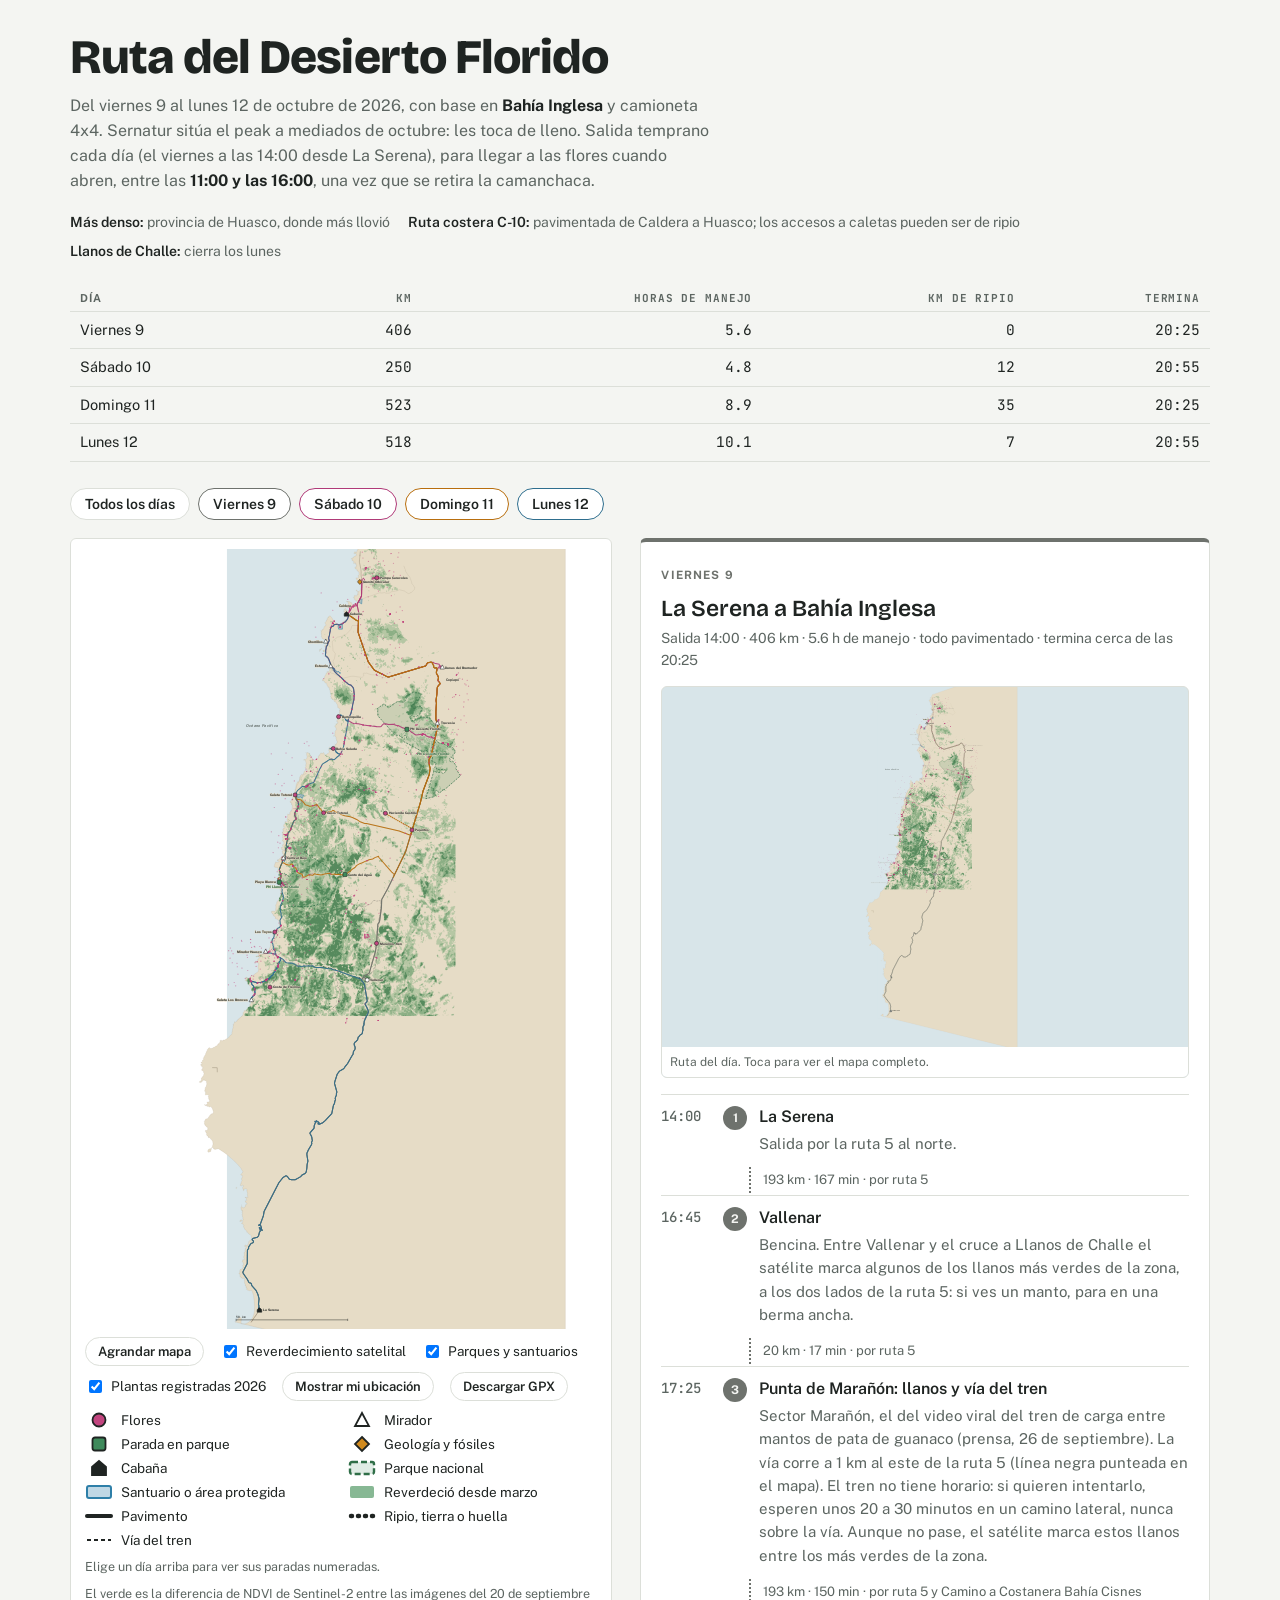
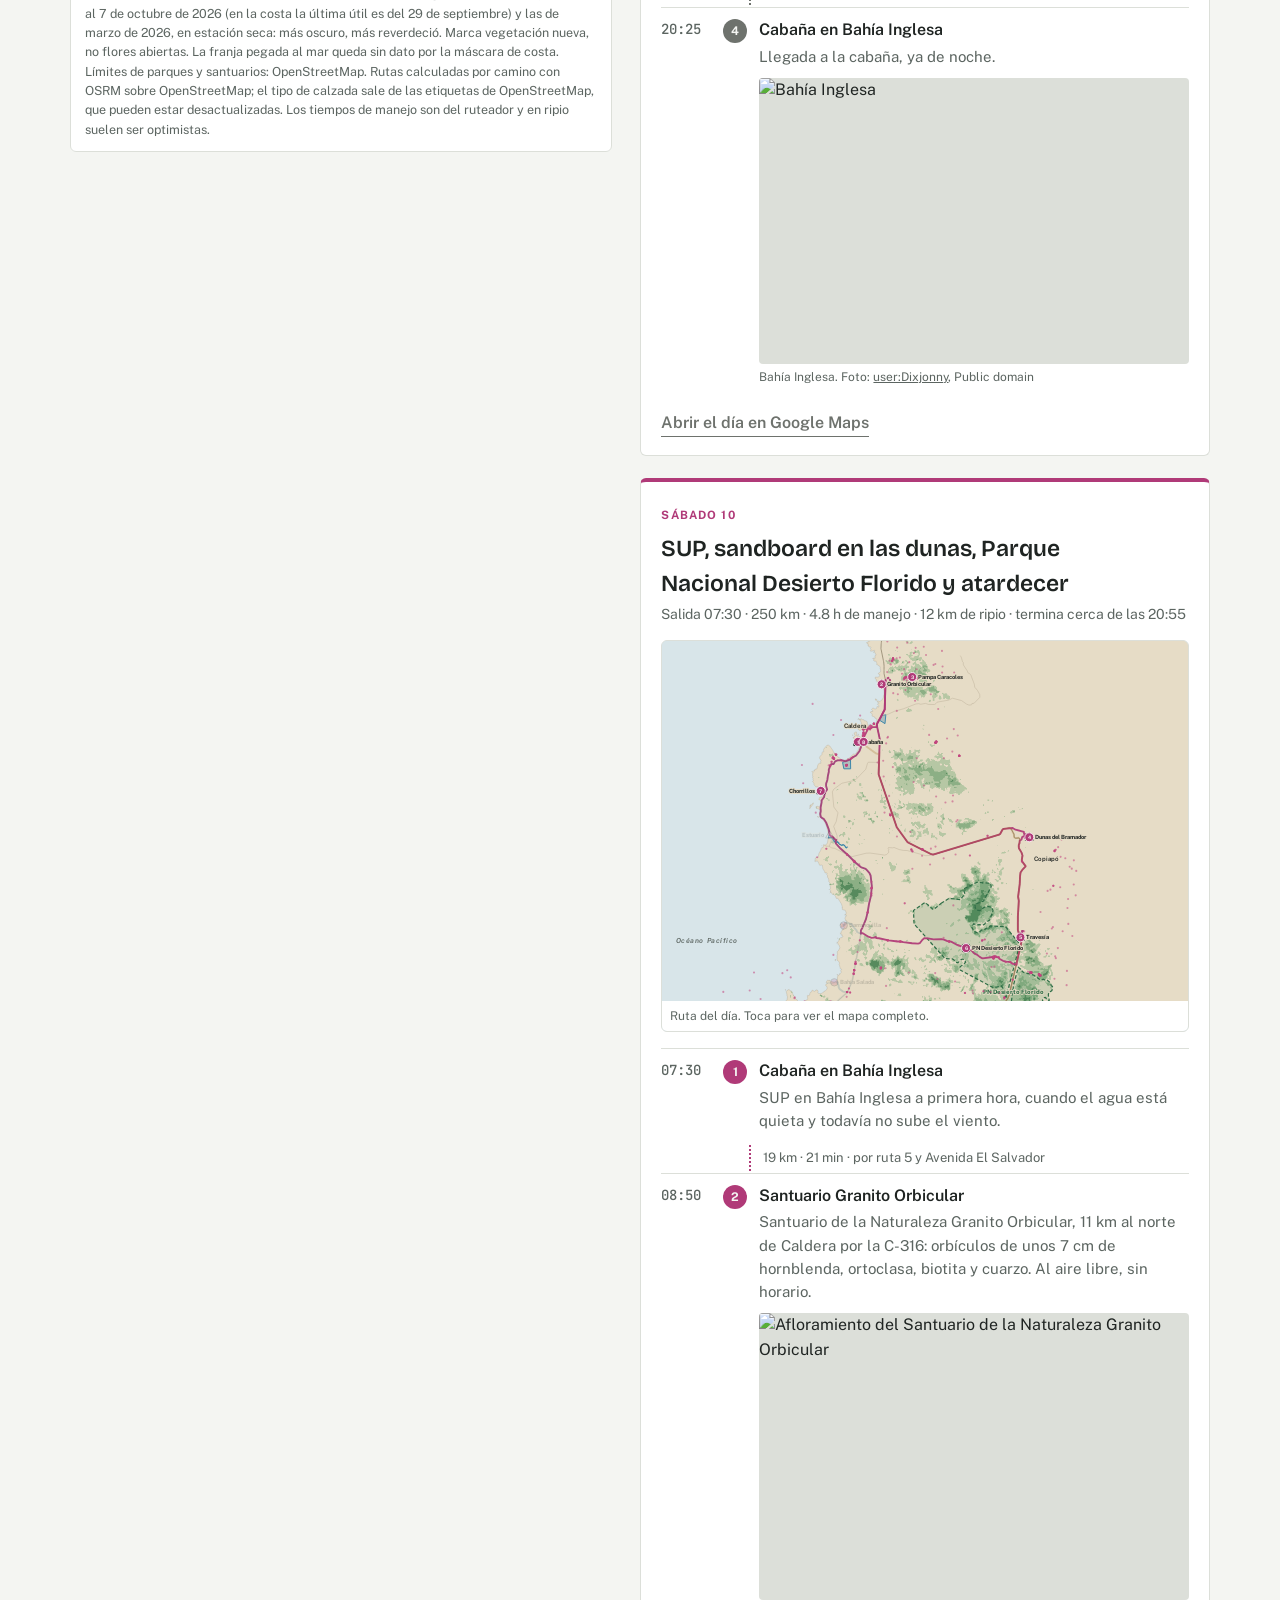
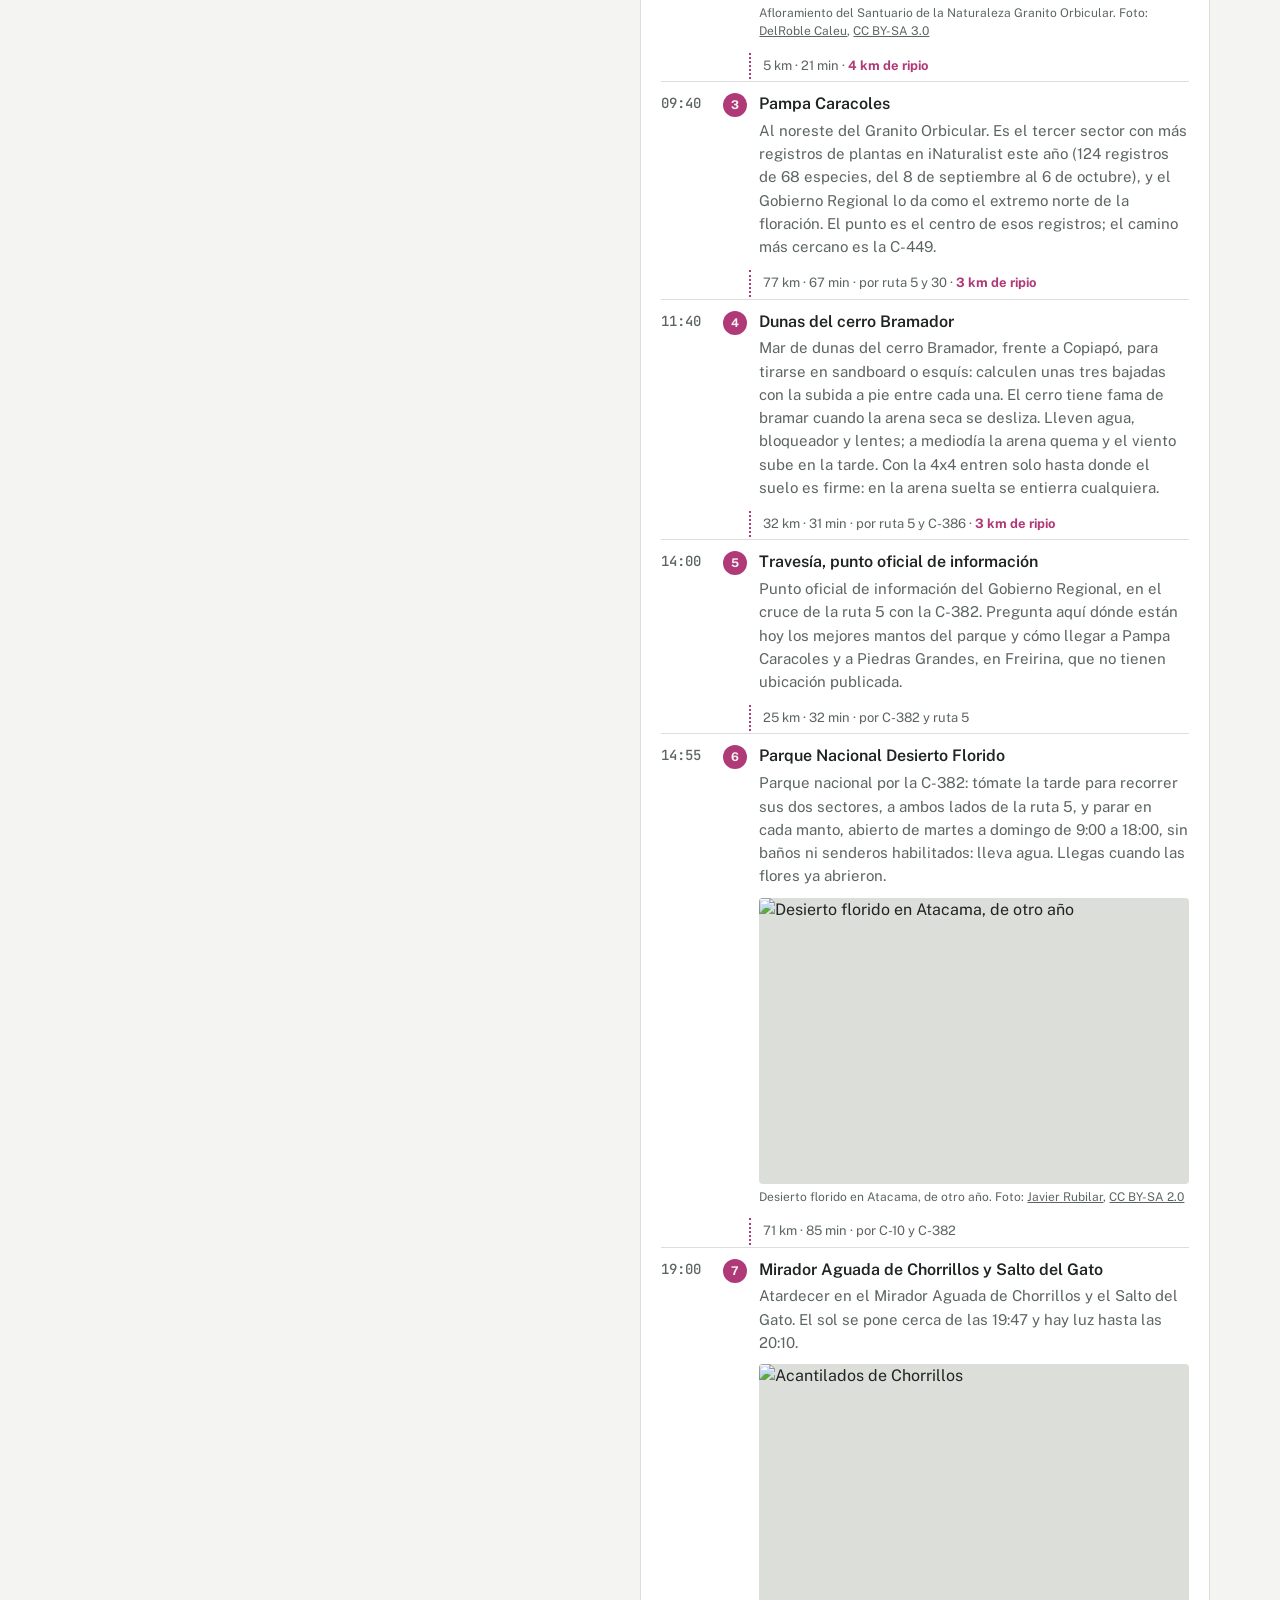
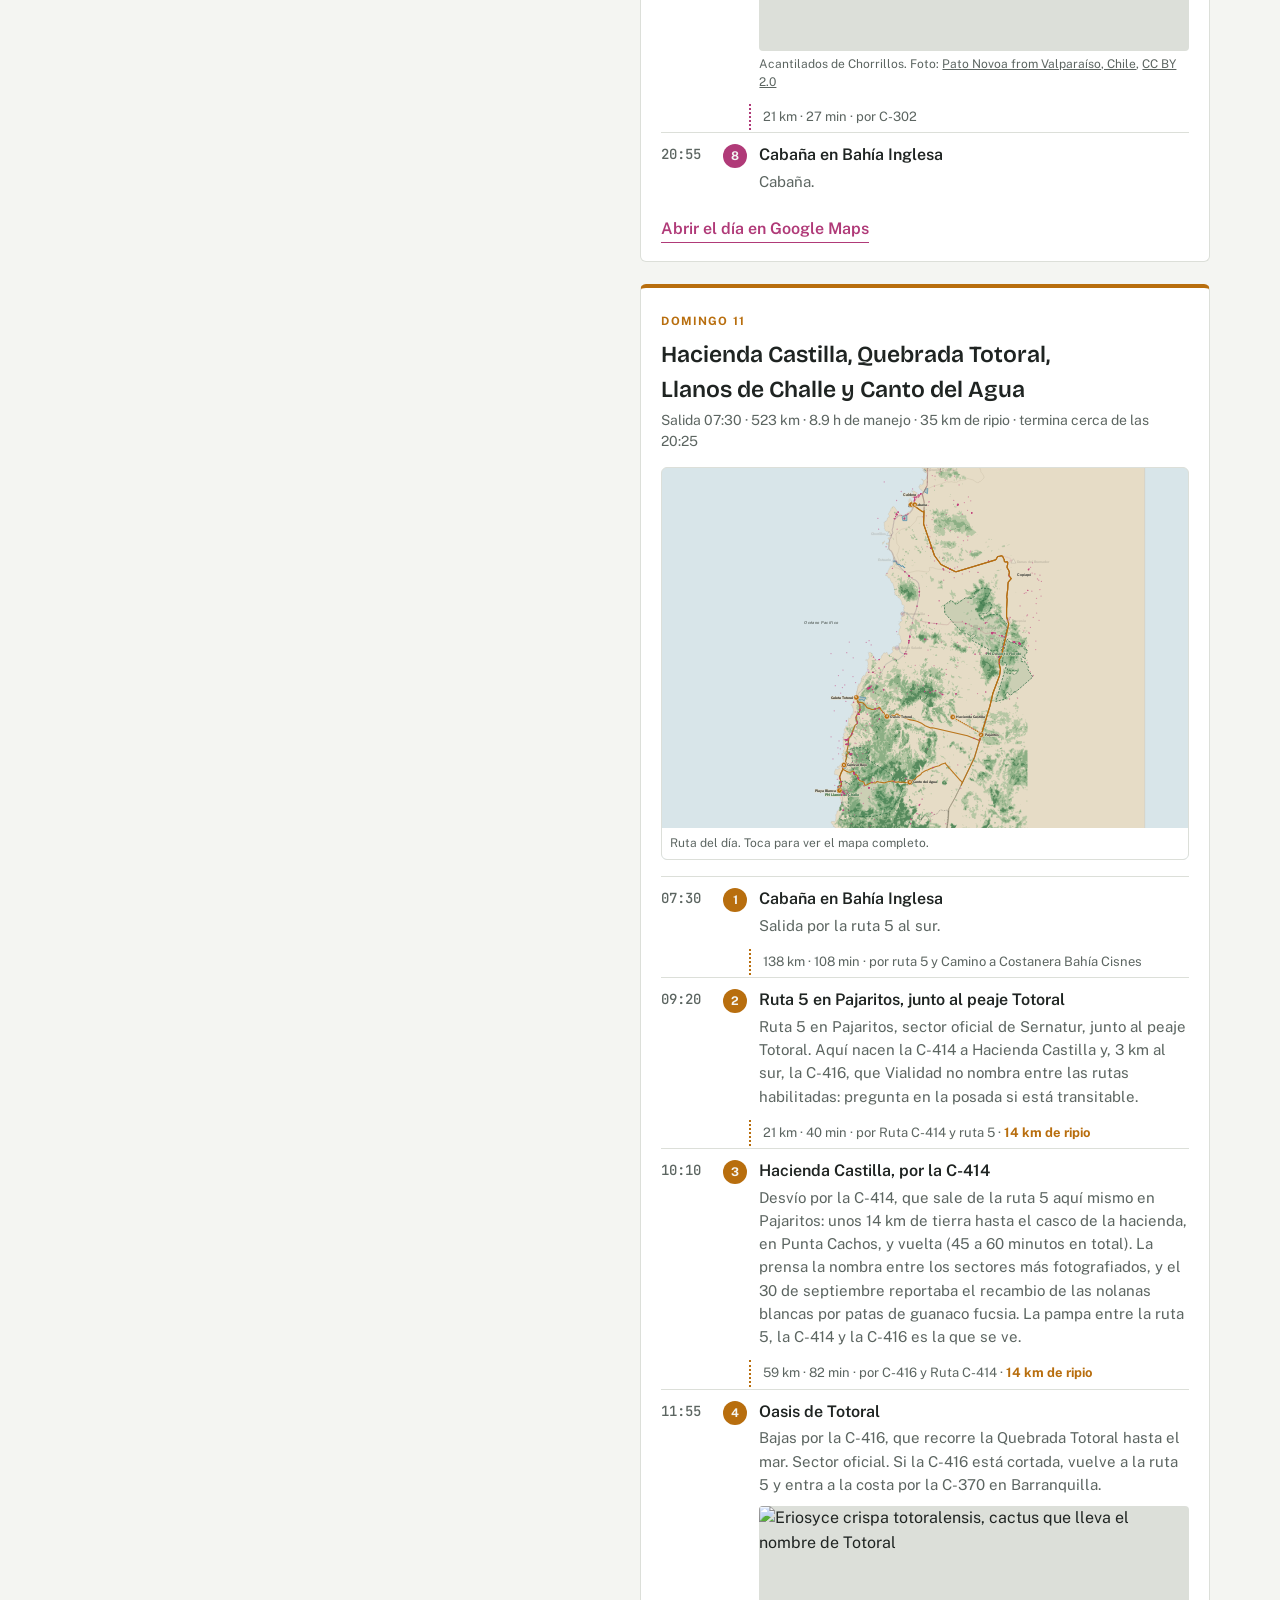
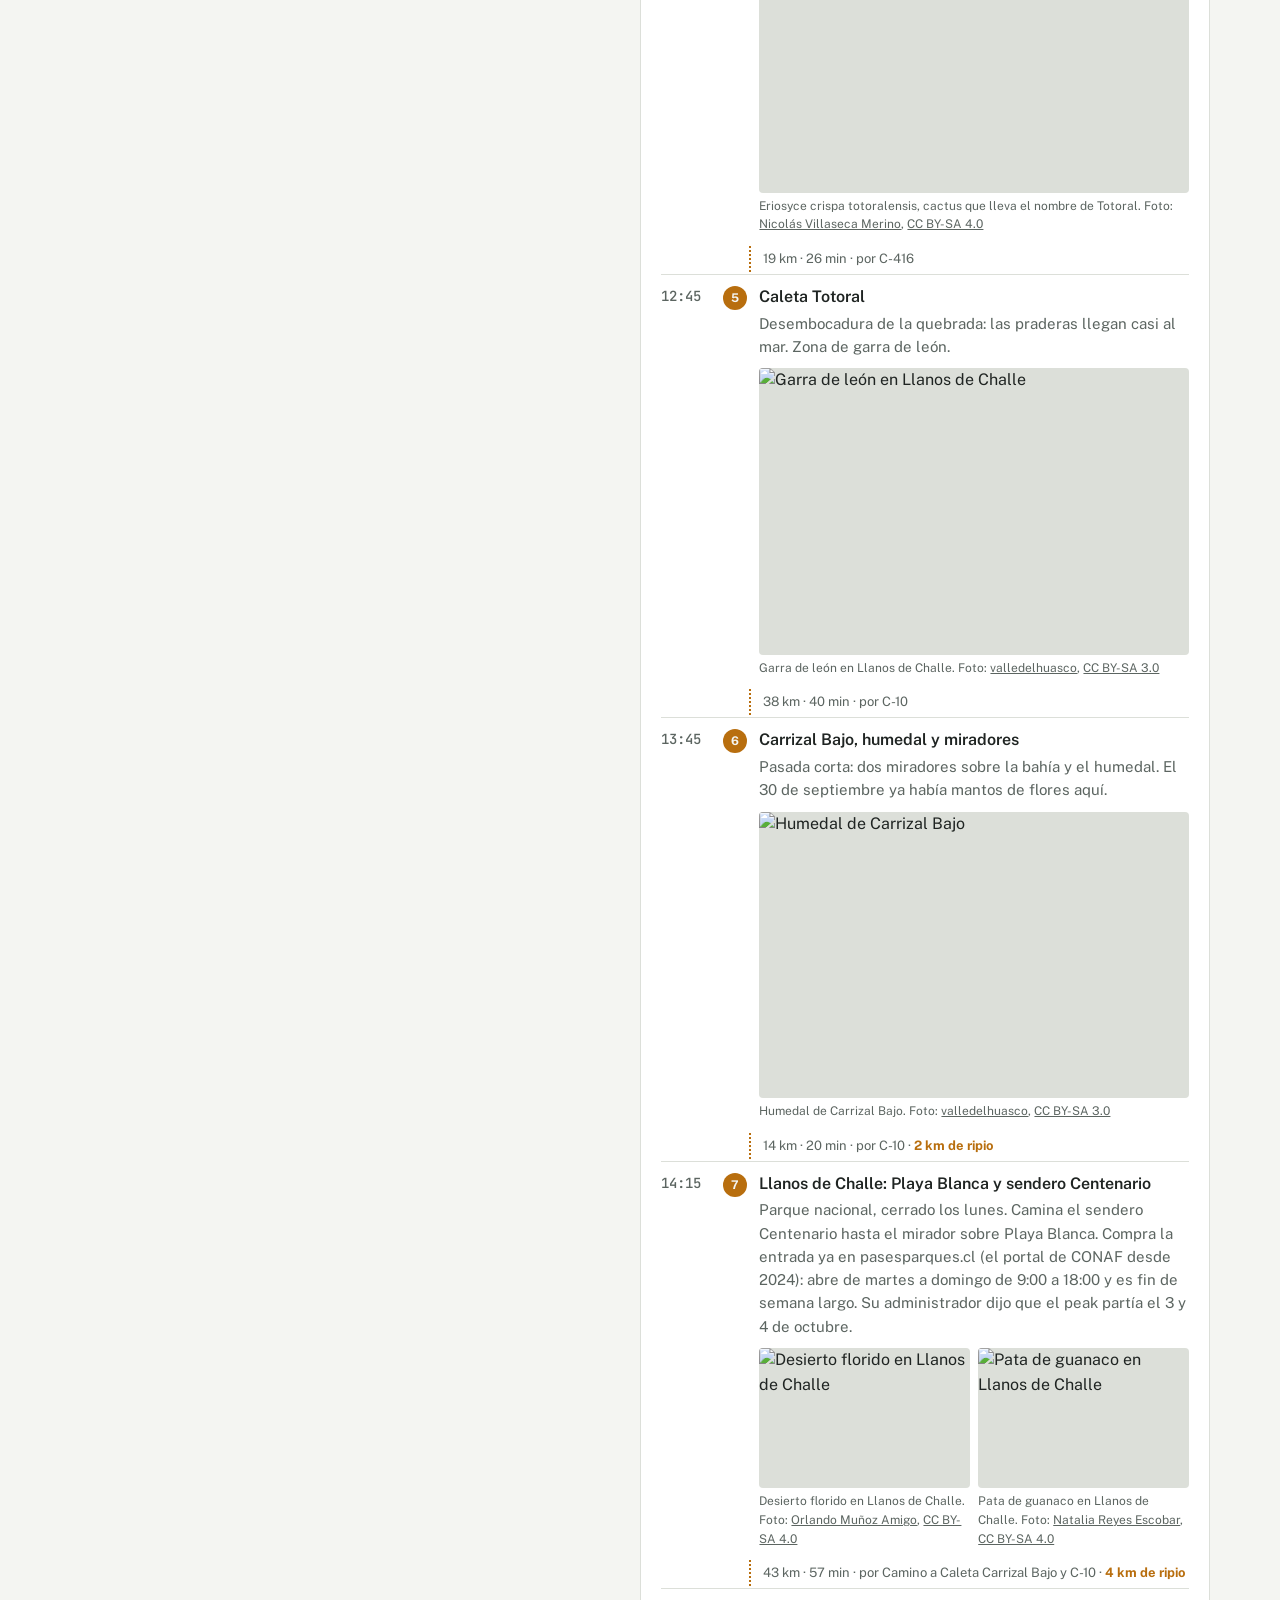
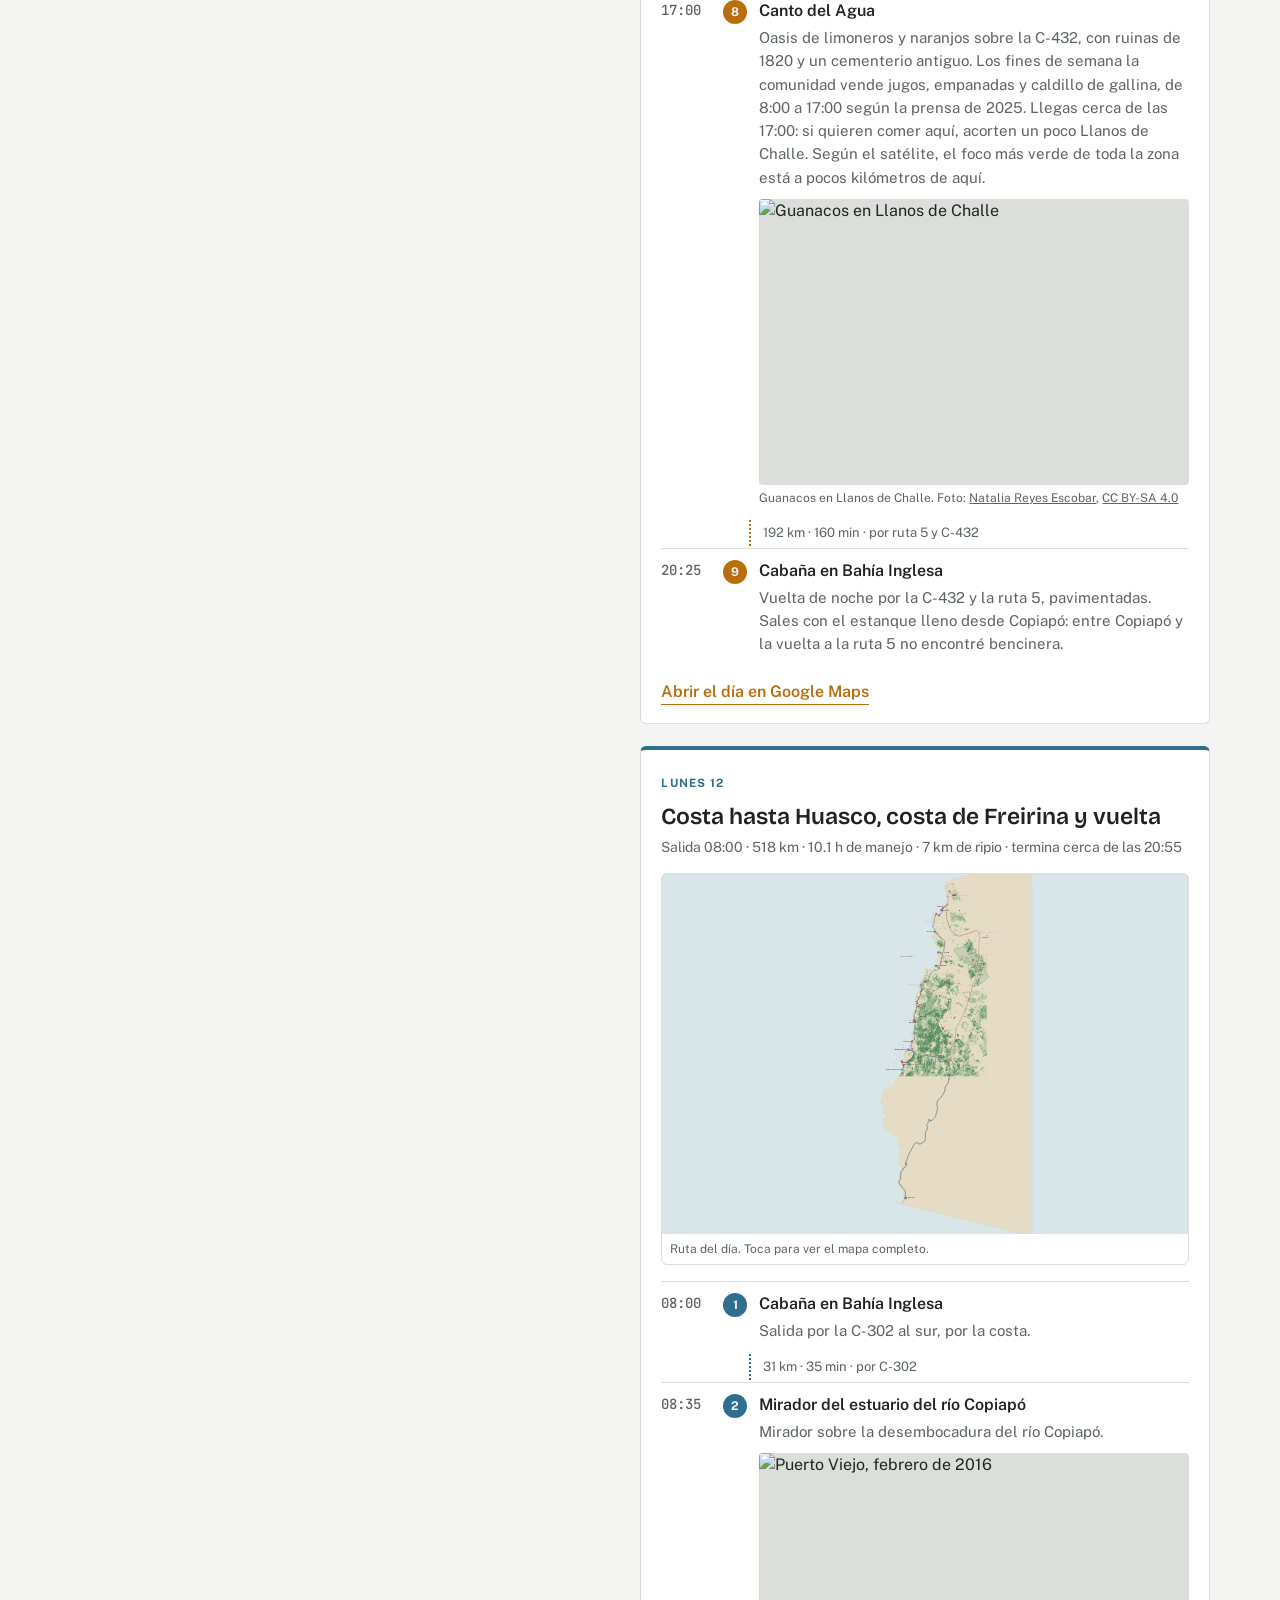
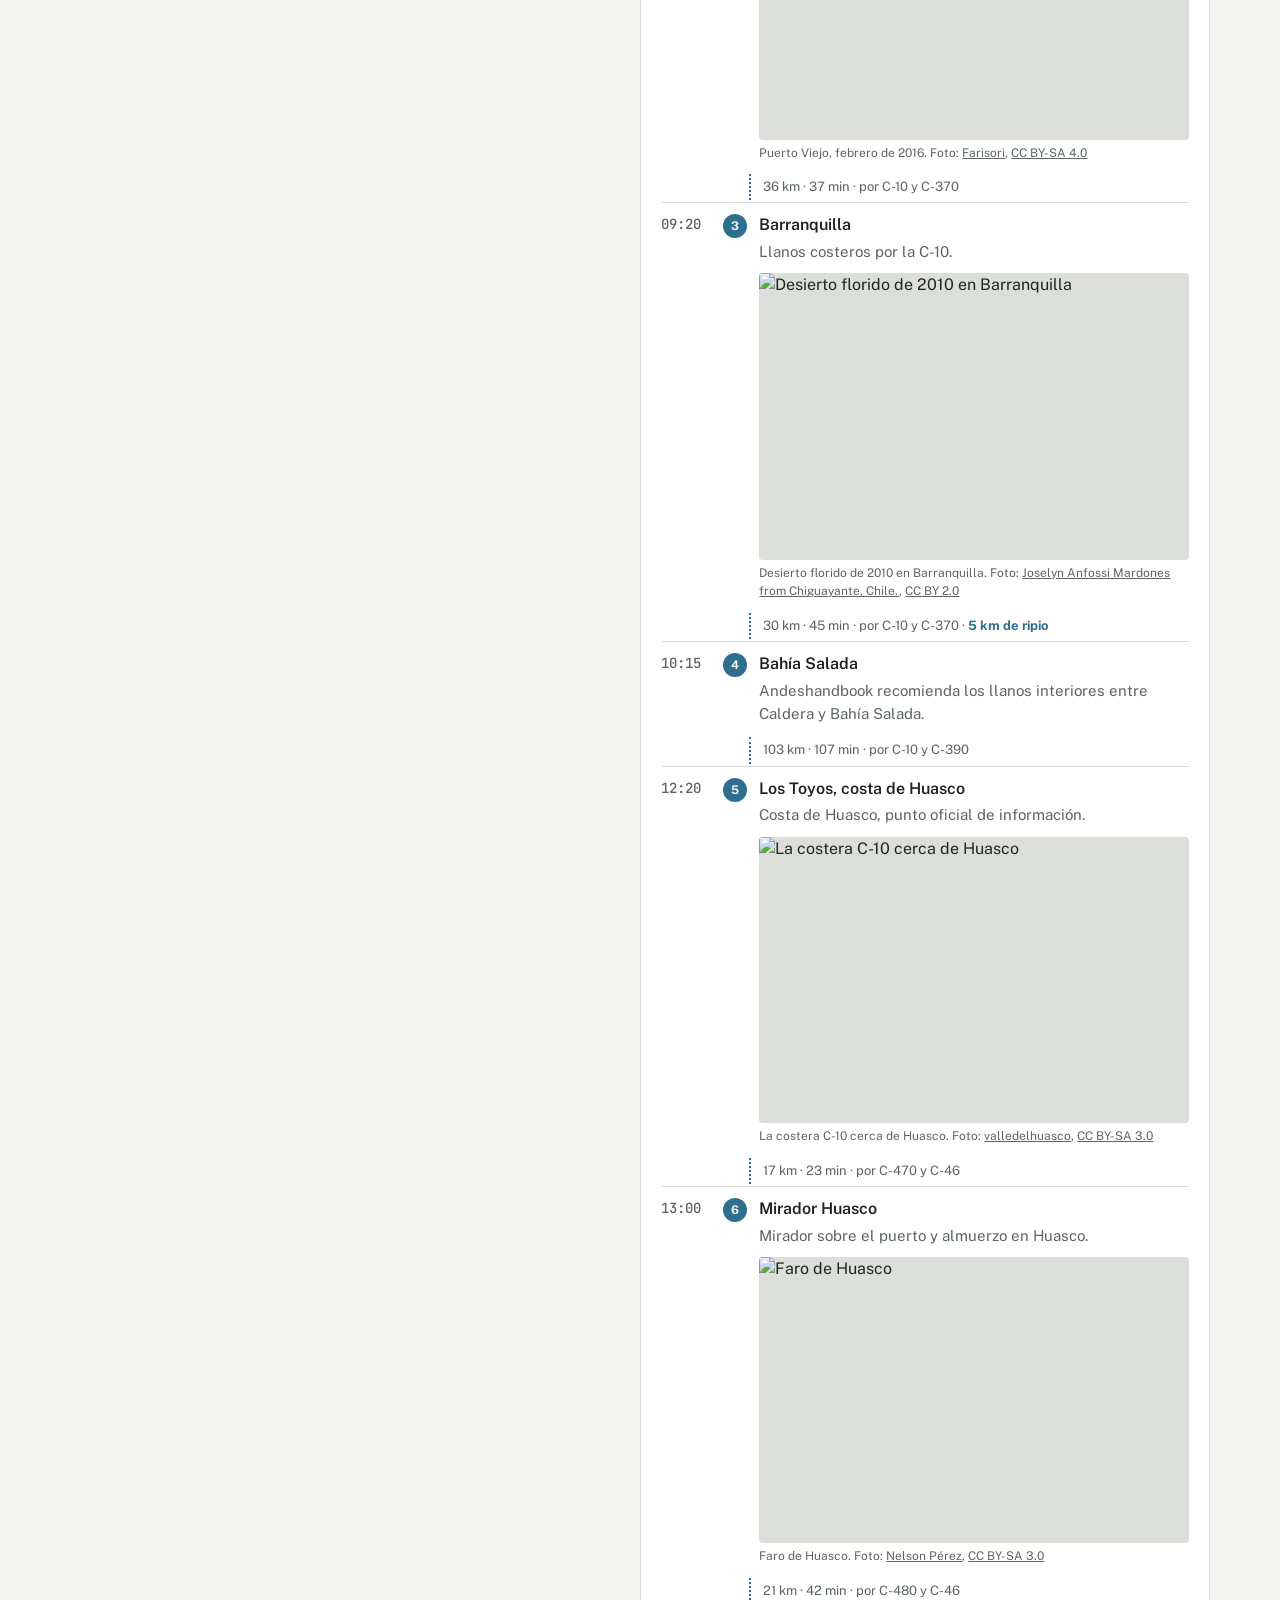
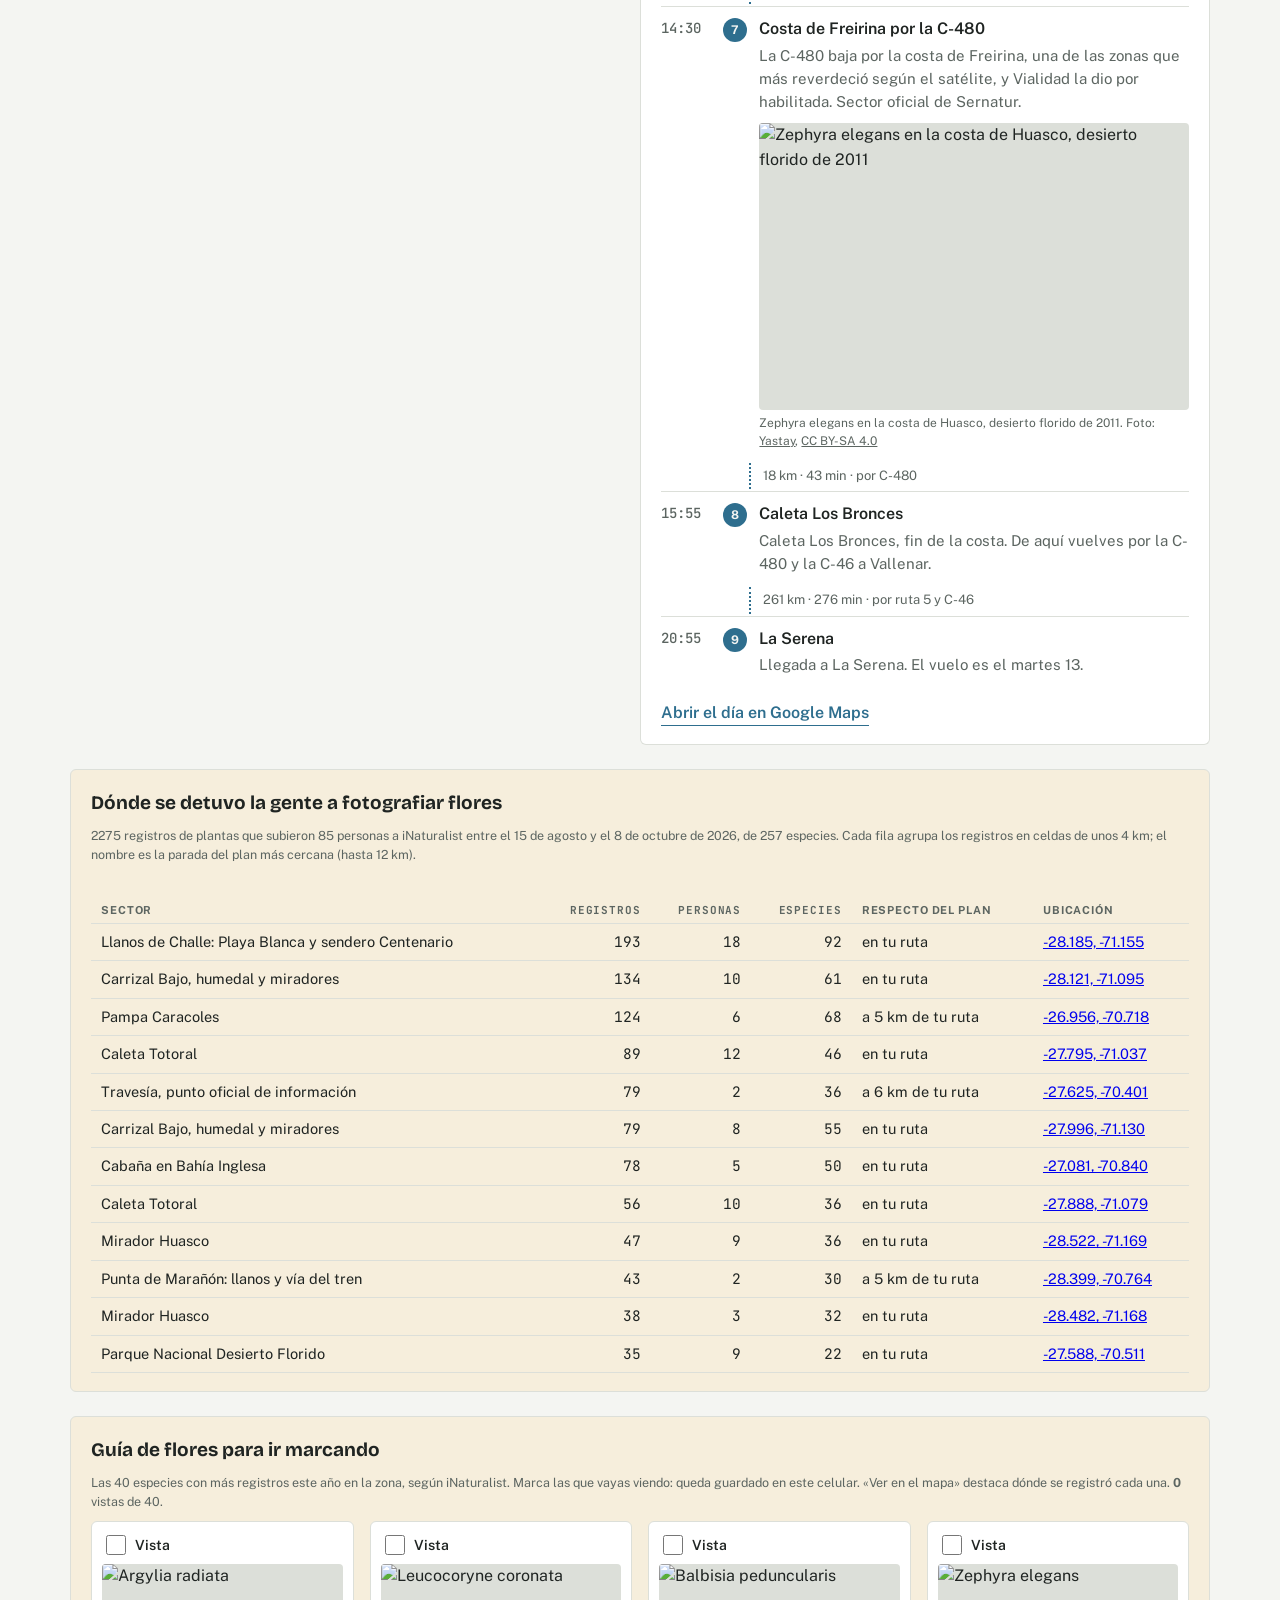
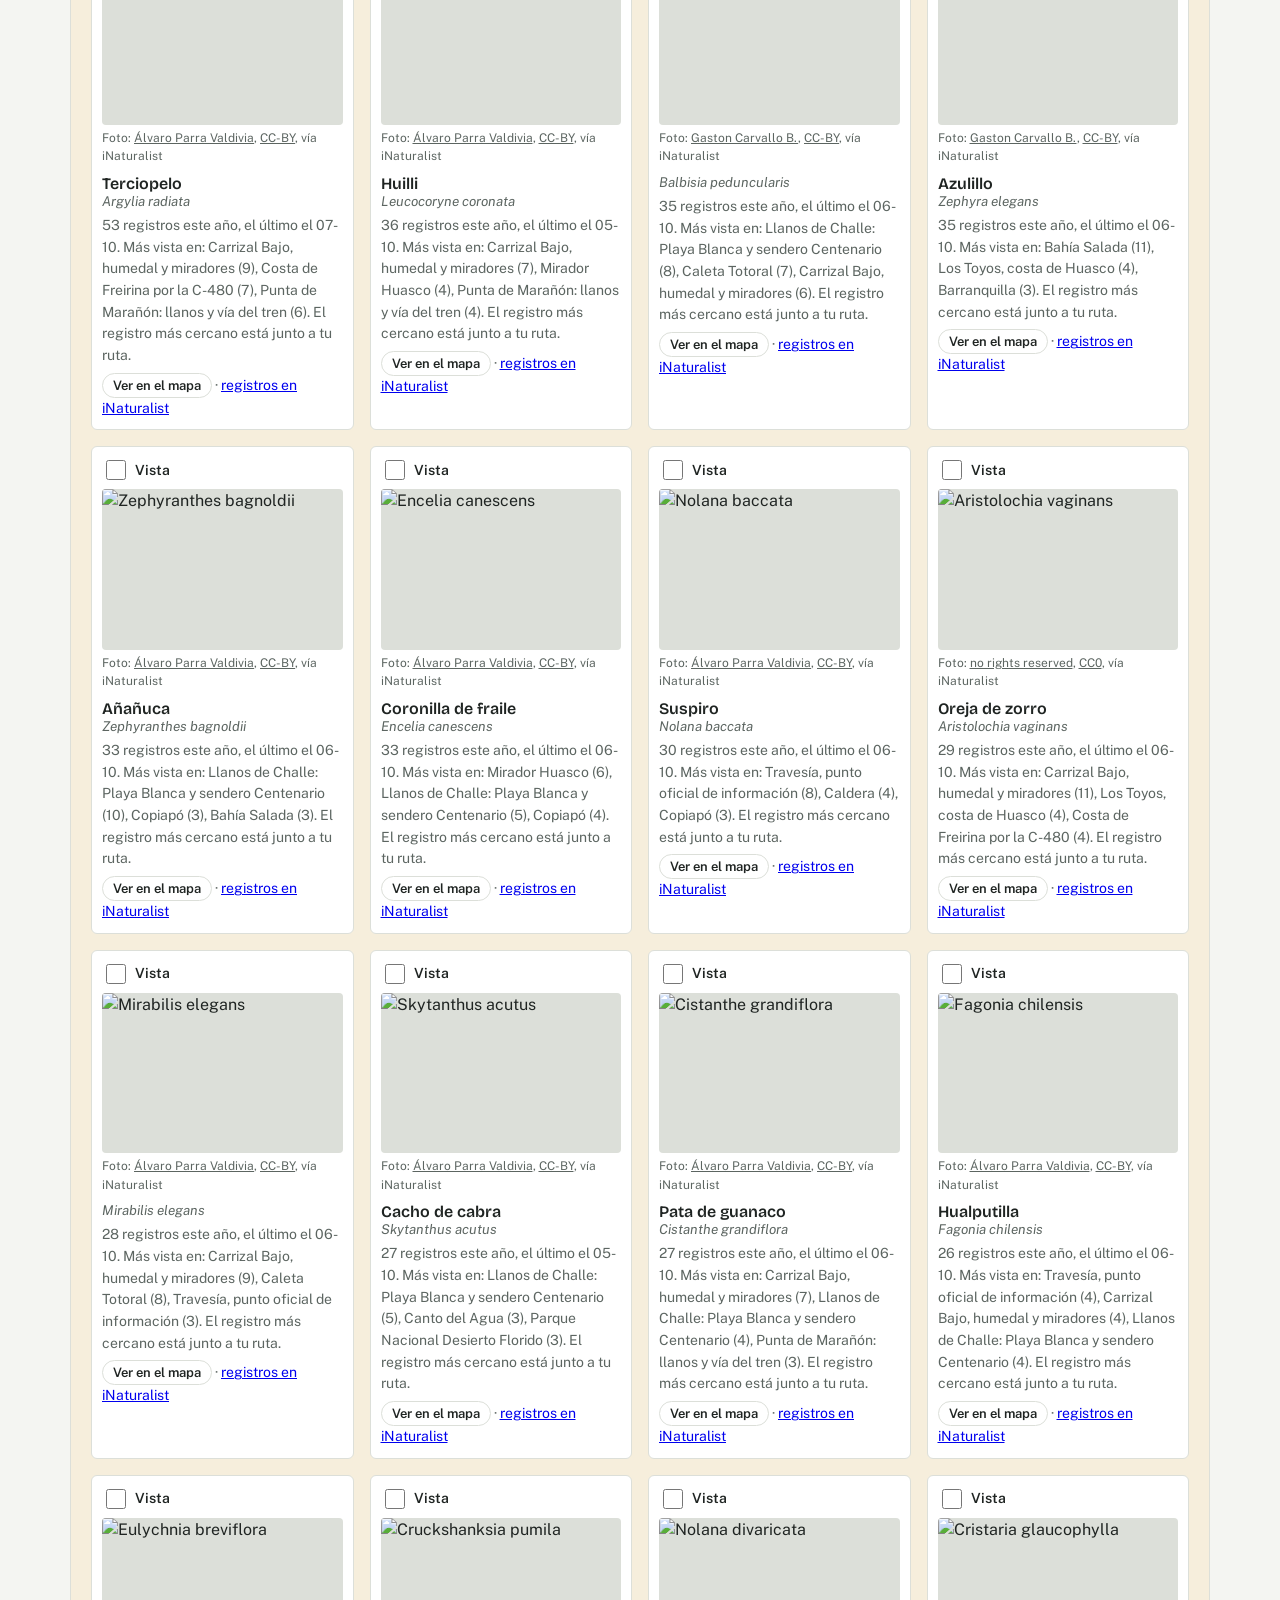
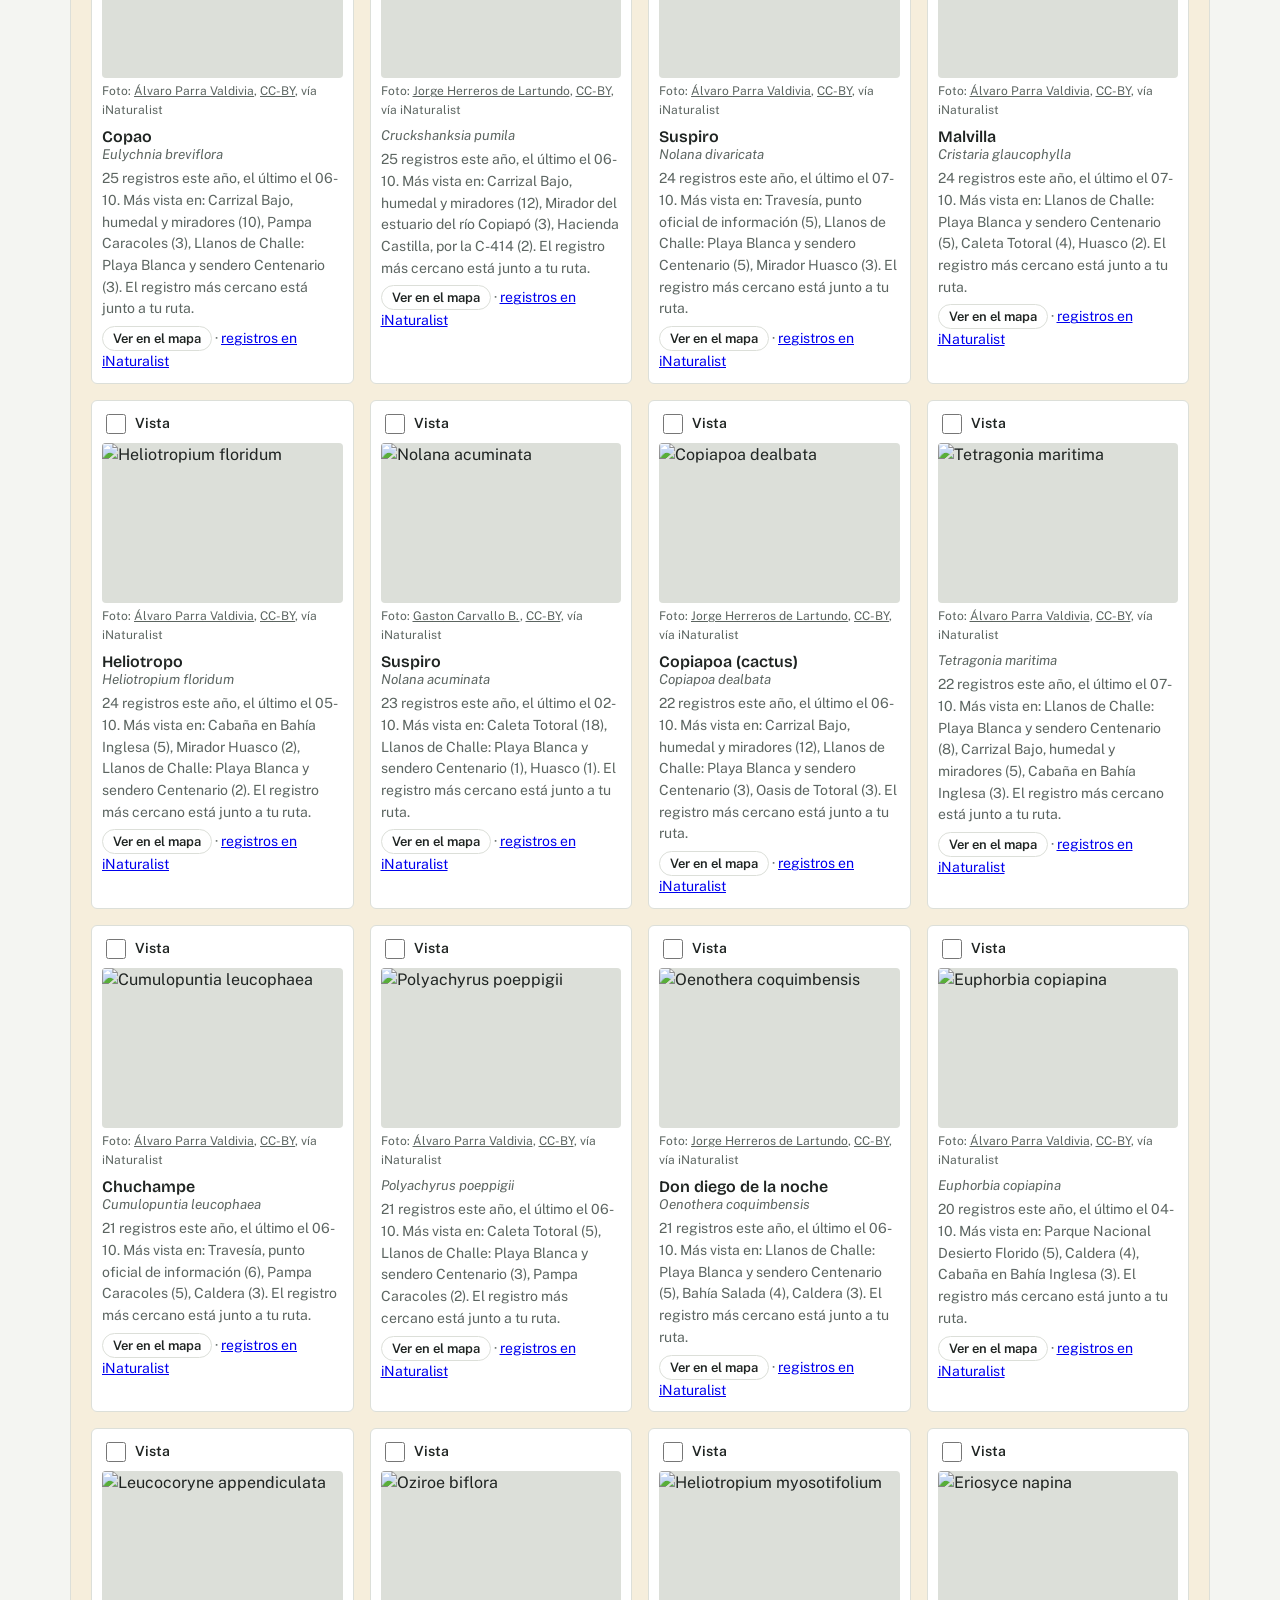
==== commit 65bc6ec0: "Desierto Florido 2026: sector del tren en Marañón y vía férrea en el mapa Co-Authored-By: Claude Opu" ====
--- a/desierto-florido-2026.html
+++ b/desierto-florido-2026.html
@@ -115,6 +115,7 @@
 .me{fill:#1E6FD9;stroke:#fff;stroke-width:3}
 .me-halo{fill:rgba(30,111,217,.18);stroke:none}
 #geo-st{color:var(--ink);font-size:14px}
+.rail path{fill:none;stroke:var(--ink);stroke-width:1.6;stroke-dasharray:4 3;opacity:.75}
 .phs{display:grid;grid-template-columns:repeat(auto-fit,minmax(min(150px,100%),1fr));gap:8px;margin-top:10px;max-width:520px}
 .phs .ph{margin:0;max-width:none}
 .gal{background:var(--panel);border:1px solid var(--line)}
@@ -179,7 +180,7 @@
   </div>
   <div class="tw"><table class="sum">
     <thead><tr><th>Día</th><th class="n">Km</th><th class="n">Horas de manejo</th><th class="n">Km de ripio</th><th class="n">Termina</th></tr></thead>
-    <tbody><tr><td>Viernes 9</td><td class="n">406</td><td class="n">5.6</td><td class="n">0</td><td class="n">20:15</td></tr><tr><td>Sábado 10</td><td class="n">250</td><td class="n">4.8</td><td class="n">12</td><td class="n">20:55</td></tr><tr><td>Domingo 11</td><td class="n">523</td><td class="n">8.9</td><td class="n">35</td><td class="n">20:25</td></tr><tr><td>Lunes 12</td><td class="n">518</td><td class="n">10.1</td><td class="n">7</td><td class="n">20:55</td></tr></tbody>
+    <tbody><tr><td>Viernes 9</td><td class="n">406</td><td class="n">5.6</td><td class="n">0</td><td class="n">20:25</td></tr><tr><td>Sábado 10</td><td class="n">250</td><td class="n">4.8</td><td class="n">12</td><td class="n">20:55</td></tr><tr><td>Domingo 11</td><td class="n">523</td><td class="n">8.9</td><td class="n">35</td><td class="n">20:25</td></tr><tr><td>Lunes 12</td><td class="n">518</td><td class="n">10.1</td><td class="n">7</td><td class="n">20:55</td></tr></tbody>
   </table></div>
   <div class="bar" role="group" aria-label="Destacar un día en el mapa">
     <button type="button" class="all" id="btn-all">Todos los días</button>
@@ -187,7 +188,7 @@
   </div>
   <div class="grid">
     <figure class="map" style="margin:0">
-      <svg viewBox="0 0 1000 3413" data-bbox="-71.4,-70.36,-29.98,-26.84" role="img" aria-label="Mapa del itinerario por Atacama, de Bahía Inglesa a Huasco, con las rutas de cada día"><rect class="sea-bg" width="1000" height="3413"/><path class="land" d="M579.4,-17.5 L575.6,-14.0 L577.3,-11.6 L579.0,-3.4 L577.2,-2.2 L576.7,-0.0 L574.2,0.3 L571.8,1.9 L570.3,5.3 L569.6,10.1 L567.1,12.1 L566.7,15.4 L565.4,15.5 L559.4,11.4 L557.3,16.8 L555.2,18.4 L556.5,19.5 L556.6,21.3 L560.8,18.1 L564.5,19.3 L566.7,25.3 L565.7,29.7 L564.7,30.4 L561.9,30.1 L561.0,32.0 L556.8,32.6 L556.1,35.4 L553.3,35.7 L553.2,38.1 L550.0,38.7 L548.3,39.7 L548.6,40.7 L544.1,42.0 L545.4,44.2 L548.2,44.9 L548.0,50.2 L550.0,50.5 L550.0,51.7 L551.8,53.0 L554.4,52.5 L555.2,53.6 L553.9,56.3 L555.3,58.2 L553.5,61.6 L554.1,63.1 L558.5,62.7 L563.2,60.7 L564.4,62.0 L563.9,63.5 L560.8,65.7 L563.9,64.9 L567.8,72.5 L564.8,74.2 L565.2,80.5 L562.1,80.7 L560.2,79.6 L559.3,81.2 L562.6,83.3 L561.5,85.5 L562.5,87.2 L567.6,87.6 L568.0,89.9 L569.9,91.7 L568.8,95.4 L572.9,96.8 L573.5,98.3 L576.4,99.8 L577.8,102.0 L577.3,106.8 L578.5,108.0 L578.6,110.6 L578.5,112.6 L576.9,114.9 L573.1,117.0 L574.0,119.4 L576.9,120.5 L575.6,124.7 L572.2,126.6 L565.5,126.5 L565.5,130.3 L568.1,131.9 L567.8,134.4 L570.0,135.6 L569.9,137.6 L572.2,137.9 L573.0,138.9 L574.3,137.8 L576.6,138.3 L578.3,143.3 L581.9,144.6 L583.4,147.5 L584.1,153.0 L586.4,156.4 L587.2,161.4 L587.5,168.2 L586.0,170.2 L585.3,176.5 L583.5,180.1 L578.1,185.5 L575.5,185.9 L573.3,184.8 L570.7,185.4 L570.5,187.4 L574.0,188.4 L574.8,190.0 L574.1,191.4 L571.7,191.6 L571.0,192.8 L574.4,196.5 L574.2,199.5 L572.3,200.0 L571.1,198.3 L569.3,199.1 L569.6,202.2 L567.6,204.1 L563.0,204.1 L561.4,202.0 L558.9,202.8 L556.4,205.2 L559.8,209.1 L559.6,210.4 L557.4,210.5 L556.2,209.3 L556.1,210.7 L553.2,212.0 L553.8,213.3 L556.6,214.7 L558.1,218.0 L557.4,219.0 L558.1,222.0 L562.0,222.9 L562.6,224.2 L564.4,224.1 L564.9,226.9 L569.4,228.7 L569.6,232.0 L568.3,236.6 L564.2,241.2 L562.0,240.2 L556.8,244.0 L552.1,242.2 L553.9,243.8 L553.5,244.7 L550.1,245.6 L547.6,244.6 L547.5,241.3 L545.7,239.2 L546.2,236.9 L544.5,234.2 L541.6,233.2 L539.2,233.6 L537.6,230.4 L533.9,230.5 L532.6,228.5 L528.0,229.7 L526.4,228.8 L526.7,231.7 L528.0,230.6 L530.2,231.0 L529.4,234.1 L531.5,236.8 L530.6,239.2 L532.6,240.4 L534.0,242.8 L532.2,244.1 L530.0,243.9 L527.8,246.4 L527.3,249.2 L523.0,253.7 L525.7,255.2 L526.3,256.7 L530.7,256.4 L533.1,253.7 L533.9,253.9 L536.7,256.9 L537.2,260.6 L535.5,261.8 L536.6,262.2 L535.9,265.0 L532.9,266.8 L533.1,268.1 L531.4,268.7 L532.8,271.7 L530.5,273.7 L522.9,269.1 L519.6,269.2 L519.0,268.0 L520.4,264.3 L519.3,260.4 L518.4,260.0 L513.9,263.0 L514.3,266.0 L516.3,269.5 L515.0,272.0 L513.9,271.9 L512.7,273.6 L511.4,273.6 L511.9,274.7 L511.0,274.6 L515.0,278.0 L515.0,279.3 L513.3,280.3 L514.5,280.6 L513.6,281.9 L514.5,283.4 L512.5,283.4 L512.7,285.2 L514.0,285.2 L515.2,283.6 L518.5,283.3 L519.1,285.3 L521.6,286.2 L523.2,288.0 L525.3,287.6 L526.9,291.0 L526.5,297.0 L524.4,303.8 L517.7,313.8 L515.7,315.0 L512.2,314.5 L501.2,324.7 L495.2,328.0 L491.6,329.1 L483.0,329.6 L481.5,326.9 L477.5,323.5 L474.7,322.5 L473.5,320.0 L471.0,319.0 L469.7,314.0 L464.4,311.7 L461.9,305.7 L454.4,294.9 L451.7,293.0 L447.5,292.9 L440.0,301.9 L439.1,304.0 L439.6,309.2 L437.0,309.3 L435.2,311.0 L435.2,315.3 L430.7,320.1 L429.0,324.0 L433.1,330.7 L431.9,332.8 L432.8,337.1 L428.4,337.2 L425.4,340.1 L423.0,350.8 L418.8,351.6 L418.2,354.3 L415.8,353.8 L415.4,354.6 L416.6,356.4 L414.7,358.1 L412.1,356.9 L410.3,357.4 L412.7,360.1 L412.1,366.6 L413.5,369.9 L412.5,370.0 L412.3,372.5 L413.5,374.3 L413.2,377.1 L414.2,379.5 L412.7,381.1 L412.6,382.9 L415.7,385.7 L415.7,389.7 L420.3,395.0 L424.1,394.3 L428.5,395.5 L432.0,403.2 L431.5,407.4 L433.3,407.8 L435.6,412.1 L435.7,415.6 L434.7,417.5 L435.5,419.8 L433.9,420.9 L431.4,420.2 L431.0,421.1 L429.1,421.1 L427.5,425.9 L428.1,426.7 L430.7,426.5 L432.1,428.3 L433.3,433.3 L432.2,438.5 L428.8,442.6 L426.4,443.3 L424.1,441.8 L423.5,443.4 L420.8,443.0 L420.0,444.4 L421.5,444.2 L421.5,447.1 L426.9,449.1 L431.0,452.0 L431.3,455.0 L429.6,458.4 L430.4,464.6 L429.1,467.8 L431.4,468.5 L435.8,472.1 L442.6,482.2 L446.6,492.1 L450.6,507.0 L450.4,520.9 L448.4,532.3 L444.3,537.1 L441.4,537.7 L440.0,535.7 L438.1,537.4 L438.8,539.3 L438.2,542.8 L436.4,543.6 L435.3,542.8 L432.6,546.7 L432.8,549.0 L428.0,557.1 L425.4,568.0 L423.2,566.8 L418.4,569.5 L420.1,572.3 L417.8,577.3 L418.8,577.9 L419.9,576.5 L423.8,576.4 L425.5,577.6 L429.6,586.7 L434.7,586.0 L436.1,586.6 L437.4,595.1 L441.7,602.0 L442.6,605.3 L447.2,605.2 L447.9,607.2 L446.8,609.0 L449.0,612.0 L448.5,615.9 L450.6,617.4 L452.0,622.4 L451.9,627.1 L454.9,630.1 L454.0,633.0 L456.3,641.8 L456.0,643.6 L454.1,645.8 L456.9,648.5 L456.4,651.1 L455.4,650.9 L455.0,652.0 L455.9,652.2 L455.7,653.4 L458.2,653.2 L460.1,657.4 L464.7,658.1 L468.2,662.5 L470.3,667.6 L474.2,667.4 L482.7,680.9 L485.4,689.4 L484.0,691.0 L485.1,691.8 L484.8,694.0 L485.5,695.0 L492.0,696.7 L494.3,701.9 L494.0,706.8 L490.6,707.9 L493.7,708.0 L494.8,709.3 L494.8,711.1 L492.8,711.7 L491.5,716.9 L492.6,718.3 L492.2,721.5 L494.9,721.4 L495.8,725.3 L492.5,727.5 L491.4,726.3 L490.1,726.5 L489.2,729.0 L489.5,731.8 L486.2,732.0 L486.0,729.9 L483.5,728.3 L481.6,730.8 L480.2,730.9 L480.4,732.5 L482.5,735.0 L481.9,738.0 L489.5,736.6 L490.3,737.7 L487.8,742.1 L487.9,743.8 L486.4,744.4 L485.3,743.5 L483.9,744.3 L484.2,746.7 L482.4,748.8 L482.5,751.1 L480.3,752.0 L480.8,754.4 L484.1,755.3 L483.9,759.5 L485.9,759.2 L486.5,759.9 L484.5,763.4 L480.2,764.0 L477.1,766.8 L476.5,770.4 L473.3,775.4 L474.8,779.9 L477.4,782.9 L479.1,788.2 L475.7,795.0 L472.5,797.9 L473.3,804.6 L472.2,806.0 L472.2,818.8 L476.3,821.7 L477.4,823.7 L478.1,827.2 L477.2,829.6 L479.2,833.5 L478.3,834.8 L479.6,836.0 L479.7,839.0 L483.0,840.4 L482.9,842.4 L480.6,844.7 L482.4,847.2 L482.5,848.9 L479.2,852.1 L477.7,851.7 L478.8,852.6 L478.7,853.7 L476.4,855.4 L474.1,854.9 L471.9,853.1 L474.4,856.8 L473.1,860.2 L471.9,860.4 L473.0,861.4 L473.2,864.4 L471.0,868.8 L467.0,872.4 L462.5,872.4 L459.7,870.8 L457.9,871.3 L455.0,868.2 L453.0,868.3 L452.7,867.3 L451.0,868.2 L449.1,867.7 L447.3,869.0 L445.4,873.7 L448.0,874.4 L448.7,875.9 L445.1,877.0 L444.2,880.3 L445.2,882.1 L447.7,883.6 L448.0,887.3 L446.8,890.0 L443.3,894.0 L440.8,894.4 L440.6,895.7 L434.5,899.7 L430.5,900.5 L425.4,899.3 L424.8,897.6 L425.9,895.5 L424.2,891.9 L420.5,891.3 L419.0,894.1 L416.8,894.9 L411.2,891.8 L409.6,896.4 L407.5,896.6 L405.7,899.5 L404.8,904.2 L402.5,905.3 L400.3,904.7 L399.4,905.7 L400.4,912.2 L399.3,915.1 L393.8,918.0 L388.8,922.6 L384.6,924.5 L377.5,923.1 L374.5,915.5 L371.0,914.2 L368.2,908.1 L365.8,906.1 L365.9,904.2 L363.5,901.1 L363.3,897.9 L360.1,893.7 L357.5,893.8 L355.0,890.2 L350.8,891.9 L347.9,895.8 L348.8,900.3 L350.0,901.1 L349.3,903.1 L349.8,906.2 L351.1,908.1 L349.9,915.1 L342.8,922.5 L346.9,939.8 L346.5,941.3 L345.3,941.8 L345.4,943.9 L344.5,945.0 L346.2,950.4 L342.9,955.4 L342.7,957.6 L347.8,961.9 L351.2,969.6 L347.8,972.7 L343.5,969.1 L342.1,969.3 L341.3,971.3 L339.3,971.2 L338.0,973.0 L339.1,974.5 L335.2,980.4 L334.0,986.0 L331.9,987.5 L327.5,985.0 L327.0,987.9 L322.1,990.9 L321.2,992.3 L321.7,994.6 L320.8,995.4 L321.0,997.9 L316.7,998.9 L319.9,1000.8 L317.2,1006.5 L318.3,1008.8 L317.3,1011.3 L314.9,1013.5 L315.6,1014.7 L313.8,1018.7 L311.1,1020.6 L308.0,1018.6 L308.4,1021.7 L306.6,1023.1 L307.3,1024.7 L304.0,1027.2 L304.4,1029.0 L302.0,1032.7 L303.7,1037.1 L302.3,1039.9 L301.9,1046.0 L300.8,1047.0 L301.9,1048.7 L297.3,1053.6 L299.0,1053.9 L299.6,1055.4 L295.9,1058.9 L297.1,1060.9 L299.5,1061.6 L299.2,1068.8 L303.1,1071.1 L303.1,1073.9 L300.4,1076.4 L297.5,1075.2 L291.4,1078.4 L291.7,1080.4 L288.3,1084.2 L287.3,1087.2 L288.1,1087.7 L287.2,1089.0 L287.5,1091.2 L284.9,1094.6 L284.9,1097.0 L282.4,1101.0 L281.6,1100.5 L281.2,1102.4 L278.4,1102.5 L276.5,1105.6 L276.4,1107.8 L277.5,1107.9 L277.9,1109.7 L281.4,1109.3 L281.4,1111.7 L283.4,1111.2 L282.4,1115.3 L284.5,1115.2 L281.9,1119.6 L283.9,1118.1 L284.7,1118.5 L284.6,1120.3 L286.1,1120.9 L286.6,1122.8 L285.0,1126.2 L286.6,1127.1 L285.1,1133.8 L285.8,1136.1 L285.3,1137.6 L283.1,1138.9 L284.6,1141.0 L283.4,1143.6 L284.2,1144.9 L281.9,1146.7 L279.2,1145.8 L278.8,1148.4 L275.7,1150.9 L275.7,1152.6 L274.6,1153.6 L275.7,1154.8 L274.2,1156.6 L276.8,1157.6 L276.4,1160.4 L273.9,1160.2 L273.2,1161.2 L271.3,1161.1 L269.5,1162.2 L266.7,1159.0 L265.6,1163.0 L266.3,1165.0 L264.6,1167.9 L265.7,1175.9 L262.5,1184.6 L262.7,1186.6 L264.4,1188.7 L263.7,1190.6 L264.7,1193.4 L263.5,1194.5 L260.5,1194.2 L257.4,1193.2 L256.9,1191.9 L256.5,1192.9 L254.9,1192.3 L253.5,1198.5 L253.9,1200.6 L252.0,1203.2 L250.0,1204.1 L248.4,1207.5 L248.1,1214.7 L249.5,1214.9 L250.4,1213.9 L251.1,1215.3 L252.6,1215.8 L253.4,1220.5 L252.3,1222.1 L248.5,1220.7 L246.0,1221.7 L247.4,1222.6 L246.4,1223.5 L247.0,1224.4 L245.6,1226.0 L245.5,1228.6 L247.3,1229.2 L247.8,1231.4 L246.6,1234.9 L244.7,1235.8 L245.6,1237.0 L242.6,1240.4 L243.4,1240.9 L241.3,1241.8 L243.9,1241.2 L244.9,1241.9 L243.9,1242.6 L244.8,1242.5 L244.0,1244.3 L245.2,1244.1 L244.4,1245.9 L246.2,1246.2 L245.5,1247.9 L247.3,1248.1 L247.6,1249.2 L245.0,1250.7 L242.3,1249.7 L242.4,1251.2 L244.4,1251.6 L243.4,1253.4 L244.7,1255.4 L243.5,1262.5 L246.2,1271.6 L244.6,1271.7 L244.3,1273.9 L242.3,1274.3 L242.4,1276.2 L245.7,1278.9 L248.2,1279.6 L248.0,1282.5 L249.8,1286.7 L248.8,1289.7 L246.0,1291.8 L245.9,1293.6 L243.4,1294.3 L243.3,1298.7 L244.4,1298.7 L244.9,1299.9 L245.3,1303.8 L243.1,1304.2 L241.3,1306.2 L238.2,1306.1 L237.4,1308.5 L238.8,1310.2 L239.3,1314.5 L240.9,1315.0 L241.3,1314.1 L242.6,1314.0 L243.1,1316.0 L243.9,1315.6 L244.2,1316.7 L246.0,1316.0 L247.5,1317.4 L247.1,1319.5 L242.8,1320.7 L241.1,1325.4 L242.6,1325.3 L242.5,1328.5 L245.3,1329.2 L244.1,1330.1 L243.7,1332.1 L244.6,1334.4 L247.3,1335.9 L246.2,1342.6 L244.9,1344.8 L245.8,1345.3 L245.2,1346.7 L246.2,1349.7 L244.5,1350.5 L243.2,1347.8 L241.8,1347.1 L240.4,1347.8 L240.7,1346.5 L237.9,1350.2 L232.4,1352.0 L232.4,1353.7 L231.2,1355.4 L229.2,1355.7 L228.0,1358.6 L226.0,1358.8 L223.3,1361.4 L222.4,1359.5 L222.6,1360.1 L221.4,1360.2 L222.4,1361.0 L221.8,1361.9 L220.7,1361.6 L221.7,1362.0 L221.0,1362.4 L222.5,1362.7 L223.6,1364.7 L228.7,1365.8 L228.7,1368.1 L227.2,1369.1 L222.8,1369.2 L219.2,1372.3 L213.1,1368.9 L212.3,1370.4 L213.4,1371.8 L210.6,1374.0 L211.2,1375.4 L209.3,1377.0 L210.1,1378.0 L208.6,1380.3 L209.6,1382.6 L207.8,1384.8 L208.1,1388.1 L206.8,1389.7 L207.5,1391.2 L208.9,1391.7 L210.6,1390.6 L211.7,1393.3 L217.9,1392.9 L219.4,1395.5 L222.2,1395.0 L224.3,1397.3 L224.6,1401.2 L222.2,1407.8 L226.3,1414.4 L227.1,1417.7 L228.7,1427.7 L227.7,1430.4 L227.8,1433.8 L229.0,1436.1 L227.5,1439.5 L225.5,1439.7 L225.1,1438.7 L224.4,1439.9 L222.6,1439.7 L220.9,1442.2 L221.8,1446.2 L223.2,1446.5 L225.4,1445.1 L227.2,1446.9 L226.5,1452.8 L228.1,1458.6 L225.7,1467.4 L229.0,1467.5 L231.3,1470.3 L231.1,1471.4 L233.6,1473.6 L233.8,1475.3 L231.3,1477.8 L230.5,1480.6 L231.9,1482.8 L231.1,1487.5 L232.4,1489.9 L231.8,1491.9 L234.5,1495.1 L234.5,1497.8 L235.6,1499.3 L236.7,1510.1 L235.6,1515.4 L233.6,1517.0 L233.6,1519.1 L232.1,1520.2 L229.1,1527.5 L229.5,1529.1 L226.6,1535.4 L224.3,1538.4 L222.9,1538.2 L223.2,1540.2 L220.2,1543.1 L220.2,1544.3 L218.0,1543.8 L217.9,1552.1 L213.7,1556.0 L212.9,1559.3 L214.0,1562.6 L214.2,1572.3 L212.4,1575.0 L213.6,1574.9 L213.8,1576.3 L210.2,1585.3 L208.7,1586.3 L206.1,1585.5 L206.1,1584.4 L200.3,1585.2 L196.7,1583.8 L198.0,1585.8 L197.1,1586.8 L194.4,1586.1 L194.0,1589.9 L195.9,1590.8 L197.8,1593.5 L198.8,1597.4 L201.7,1596.6 L202.7,1597.6 L203.5,1602.4 L204.5,1602.6 L203.4,1603.5 L203.6,1604.7 L204.4,1604.4 L204.2,1605.5 L207.3,1605.8 L207.3,1607.2 L209.5,1607.1 L211.1,1608.4 L211.0,1610.2 L212.4,1612.5 L210.7,1615.7 L212.3,1615.5 L212.1,1616.8 L214.6,1618.6 L217.6,1618.4 L219.2,1620.6 L221.6,1620.5 L226.3,1627.1 L229.7,1635.8 L229.4,1641.1 L230.5,1647.0 L229.7,1653.3 L228.6,1655.2 L223.0,1656.9 L218.6,1661.5 L212.9,1672.8 L209.0,1674.8 L207.6,1674.5 L203.4,1677.8 L202.4,1678.0 L200.1,1675.9 L199.5,1676.2 L200.5,1679.8 L199.9,1683.8 L202.4,1687.8 L202.8,1699.0 L200.6,1703.4 L198.8,1703.5 L198.2,1707.4 L195.9,1708.8 L195.5,1711.3 L192.6,1712.4 L193.4,1714.1 L191.2,1715.2 L191.5,1727.4 L190.3,1738.4 L184.0,1755.0 L180.2,1760.8 L177.3,1763.3 L176.0,1762.6 L172.6,1765.3 L169.5,1763.1 L169.1,1761.1 L166.7,1761.3 L163.7,1762.8 L162.3,1764.6 L160.7,1764.6 L162.0,1766.0 L159.5,1770.9 L153.2,1773.0 L151.7,1771.8 L149.7,1773.8 L146.9,1773.3 L144.8,1770.7 L140.2,1769.2 L141.6,1766.9 L139.3,1762.4 L136.6,1762.8 L135.3,1764.5 L134.9,1767.7 L135.9,1769.7 L137.9,1769.4 L138.9,1770.7 L138.8,1776.0 L136.2,1779.4 L131.7,1781.6 L130.8,1781.2 L130.8,1782.5 L128.9,1781.0 L128.7,1782.5 L129.5,1784.0 L130.6,1783.3 L131.2,1784.5 L131.6,1783.4 L140.5,1783.7 L142.2,1784.7 L143.2,1787.9 L141.4,1791.0 L135.0,1794.3 L135.3,1795.4 L134.5,1796.2 L135.2,1797.1 L135.2,1802.1 L131.3,1803.6 L122.7,1804.7 L120.8,1807.4 L121.9,1809.3 L125.3,1808.4 L125.9,1809.1 L126.7,1808.4 L129.2,1809.2 L134.2,1808.9 L135.8,1810.3 L135.5,1811.6 L137.9,1812.1 L139.2,1814.7 L139.2,1817.2 L136.4,1823.3 L136.3,1834.1 L137.0,1836.7 L138.9,1838.4 L136.3,1849.1 L133.6,1851.8 L127.7,1855.0 L127.2,1856.2 L121.1,1859.4 L117.0,1865.0 L114.8,1865.7 L112.8,1864.7 L111.1,1865.5 L111.9,1866.7 L111.1,1867.5 L106.1,1867.9 L104.3,1869.0 L103.6,1871.4 L101.6,1872.8 L101.8,1874.6 L100.2,1875.8 L99.8,1878.2 L97.2,1877.8 L96.6,1878.7 L94.6,1878.0 L92.9,1878.9 L90.2,1875.7 L86.1,1874.5 L82.6,1875.6 L82.7,1876.6 L81.9,1876.2 L81.2,1879.4 L83.7,1881.0 L82.4,1882.2 L80.0,1889.1 L83.4,1890.7 L88.1,1890.4 L89.8,1891.7 L90.2,1896.4 L91.7,1898.7 L91.3,1903.9 L92.7,1905.3 L94.8,1904.4 L97.0,1905.8 L96.8,1908.7 L99.9,1910.1 L101.2,1911.8 L105.5,1920.8 L105.1,1924.2 L107.2,1926.9 L106.9,1928.6 L109.0,1933.4 L110.3,1933.4 L113.4,1939.2 L115.5,1948.8 L114.7,1954.5 L112.6,1958.3 L105.7,1964.5 L105.9,1966.5 L104.8,1967.6 L105.1,1969.6 L106.2,1970.0 L105.6,1970.9 L106.2,1974.4 L105.0,1977.2 L104.5,1988.6 L103.7,1990.5 L99.5,1992.8 L100.7,1995.5 L100.0,2000.4 L96.2,2004.1 L93.9,2003.6 L91.6,2004.9 L92.8,2006.3 L92.2,2008.2 L87.3,2011.9 L85.3,2017.7 L82.1,2020.1 L78.9,2018.2 L75.2,2020.2 L75.7,2022.9 L70.1,2030.1 L71.0,2032.9 L70.1,2036.8 L66.8,2043.7 L64.5,2044.0 L63.2,2046.2 L61.5,2046.5 L58.8,2049.4 L58.1,2051.3 L57.4,2050.9 L55.1,2053.6 L53.8,2053.4 L52.4,2055.5 L50.0,2056.5 L49.2,2059.6 L48.0,2060.3 L48.4,2061.3 L46.2,2060.6 L45.2,2061.4 L44.2,2063.6 L44.9,2065.0 L42.5,2065.8 L43.0,2066.8 L41.1,2068.3 L37.5,2070.3 L33.6,2067.7 L32.7,2074.0 L29.3,2077.2 L30.1,2078.1 L28.2,2080.1 L28.2,2081.9 L27.3,2082.0 L27.9,2083.0 L26.9,2083.2 L28.1,2084.7 L28.3,2087.7 L26.1,2089.2 L27.2,2093.8 L24.2,2102.6 L23.9,2110.1 L21.7,2114.2 L21.9,2121.2 L20.3,2124.9 L14.9,2127.9 L11.5,2131.6 L7.9,2138.1 L6.0,2137.9 L0.4,2142.5 L-4.5,2144.0 L-7.9,2148.0 L-16.4,2148.5 L-18.5,2151.6 L-20.2,2151.5 L-21.9,2149.9 L-26.4,2151.3 L-29.9,2148.8 L-29.0,2152.5 L-33.5,2163.6 L-35.6,2164.6 L-37.5,2164.3 L-40.5,2168.4 L-41.2,2170.8 L-43.9,2173.6 L-51.5,2177.1 L-56.2,2181.2 L-60.6,2181.4 L-63.8,2185.0 L-65.4,2184.3 L-67.3,2185.4 L-69.5,2185.5 L-70.2,2184.7 L-73.1,2185.2 L-76.3,2182.1 L-78.4,2182.0 L-79.5,2184.0 L-81.6,2185.0 L-82.9,2188.3 L-86.3,2191.0 L-85.3,2192.2 L-86.9,2194.3 L-87.3,2197.7 L-90.6,2199.9 L-90.6,2202.9 L-93.2,2207.3 L-93.3,2212.0 L-95.7,2213.6 L-102.5,2227.0 L-103.2,2230.3 L-101.0,2234.3 L-106.5,2235.9 L-107.6,2243.1 L-110.9,2245.5 L-112.5,2244.3 L-112.8,2249.5 L-111.7,2249.2 L-109.9,2250.8 L-109.6,2254.8 L-111.8,2256.0 L-113.1,2254.4 L-115.7,2257.0 L-112.9,2256.2 L-114.3,2259.5 L-112.7,2261.0 L-109.7,2259.9 L-109.9,2263.6 L-111.3,2265.2 L-108.6,2263.7 L-107.0,2265.2 L-107.3,2267.9 L-106.0,2268.7 L-105.6,2271.8 L-106.5,2273.4 L-108.6,2273.8 L-108.0,2278.6 L-111.0,2278.5 L-111.5,2280.0 L-103.7,2285.2 L-101.2,2285.4 L-101.2,2286.8 L-103.9,2288.7 L-101.7,2290.9 L-100.3,2296.3 L-101.7,2299.2 L-101.8,2302.4 L-103.8,2306.3 L-106.3,2308.1 L-106.3,2310.3 L-108.0,2310.9 L-111.0,2314.8 L-112.7,2315.0 L-111.4,2317.5 L-112.1,2323.4 L-113.7,2327.1 L-115.8,2328.8 L-119.0,2329.2 L-120.8,2333.5 L-117.0,2334.8 L-111.2,2332.8 L-110.5,2330.3 L-107.7,2329.3 L-107.5,2328.0 L-102.9,2324.2 L-99.2,2324.3 L-93.9,2326.3 L-88.5,2330.1 L-90.0,2333.7 L-88.4,2336.3 L-88.6,2344.5 L-90.0,2345.1 L-89.4,2348.6 L-91.0,2350.8 L-90.4,2352.1 L-95.1,2356.1 L-94.3,2358.4 L-95.7,2360.2 L-95.0,2363.0 L-97.5,2368.7 L-96.6,2371.1 L-97.6,2372.8 L-94.8,2374.9 L-92.9,2374.8 L-92.3,2376.2 L-92.2,2378.0 L-94.3,2378.4 L-94.9,2381.2 L-93.4,2383.2 L-94.8,2388.5 L-91.9,2389.6 L-87.6,2387.0 L-86.5,2388.2 L-82.2,2388.6 L-80.2,2390.5 L-79.9,2392.1 L-82.4,2397.0 L-79.8,2398.6 L-79.6,2399.7 L-81.9,2403.0 L-79.2,2404.9 L-79.7,2407.3 L-78.8,2408.9 L-76.7,2407.6 L-76.0,2408.1 L-77.6,2411.3 L-75.8,2413.4 L-76.5,2418.2 L-85.2,2420.5 L-87.2,2419.5 L-86.7,2423.2 L-84.8,2425.3 L-87.4,2427.8 L-88.2,2431.7 L-87.5,2432.2 L-90.2,2431.7 L-94.2,2432.6 L-96.5,2431.0 L-98.1,2431.4 L-98.0,2432.4 L-97.1,2432.2 L-97.1,2433.5 L-96.0,2434.1 L-93.3,2434.1 L-92.4,2436.1 L-86.5,2435.3 L-85.9,2436.8 L-86.8,2437.4 L-84.9,2439.6 L-83.0,2436.8 L-79.6,2439.5 L-79.0,2441.4 L-76.6,2441.3 L-73.0,2439.5 L-68.6,2441.5 L-64.1,2448.2 L-59.3,2461.3 L-59.5,2465.3 L-63.1,2471.1 L-67.4,2471.2 L-69.2,2473.7 L-71.6,2474.8 L-75.3,2480.0 L-76.7,2480.2 L-76.5,2482.0 L-80.6,2485.1 L-81.6,2487.3 L-80.5,2488.3 L-82.8,2491.1 L-87.9,2494.0 L-88.6,2493.3 L-90.5,2494.2 L-90.9,2493.5 L-93.9,2494.9 L-93.9,2496.8 L-96.1,2501.4 L-97.0,2501.3 L-96.7,2502.4 L-99.8,2505.1 L-97.6,2507.4 L-98.4,2508.5 L-98.2,2513.3 L-99.4,2515.7 L-97.4,2516.5 L-96.6,2519.9 L-94.2,2520.3 L-94.6,2523.5 L-93.7,2524.6 L-89.8,2525.8 L-89.5,2529.2 L-85.3,2530.1 L-84.1,2532.5 L-84.1,2538.5 L-86.2,2543.6 L-87.6,2544.5 L-94.1,2543.8 L-94.4,2548.6 L-91.4,2551.4 L-92.1,2554.2 L-87.8,2558.3 L-89.9,2562.0 L-87.5,2564.8 L-87.8,2567.3 L-84.5,2567.1 L-83.0,2568.9 L-83.4,2571.9 L-79.7,2573.0 L-81.9,2576.4 L-79.7,2574.6 L-76.2,2576.2 L-71.2,2580.8 L-71.3,2582.1 L-67.2,2584.9 L-62.7,2591.3 L-61.0,2602.3 L-61.3,2606.0 L-63.1,2608.6 L-62.1,2612.6 L-63.8,2615.2 L-66.3,2616.5 L-66.5,2618.8 L-62.6,2618.5 L-59.0,2620.4 L-58.2,2625.3 L-56.4,2626.7 L-53.5,2626.1 L-51.4,2627.1 L-44.6,2625.5 L-43.9,2626.5 L-40.7,2623.8 L-37.5,2624.1 L-15.8,2638.0 L-1.8,2648.6 L25.1,2671.8 L46.5,2692.6 L60.6,2708.8 L69.9,2724.7 L66.7,2730.6 L60.4,2736.7 L61.0,2739.3 L67.6,2741.5 L68.7,2744.2 L63.6,2756.1 L63.7,2758.2 L65.3,2759.6 L66.0,2765.2 L62.8,2768.9 L62.0,2775.0 L57.2,2783.9 L59.0,2784.3 L59.1,2785.6 L60.9,2785.4 L62.3,2786.4 L69.8,2783.2 L72.1,2785.6 L72.2,2788.0 L68.5,2794.2 L69.6,2797.1 L69.1,2799.1 L70.4,2800.8 L72.3,2800.5 L71.1,2804.6 L72.3,2807.5 L74.0,2806.5 L75.1,2802.2 L77.1,2799.8 L78.7,2800.4 L81.2,2799.5 L84.2,2799.7 L88.5,2803.4 L86.7,2809.5 L88.4,2810.7 L87.7,2813.1 L89.5,2816.0 L90.3,2820.4 L88.8,2826.1 L90.0,2827.0 L90.2,2831.7 L92.7,2836.2 L91.3,2837.8 L88.7,2836.6 L87.0,2837.8 L84.8,2836.4 L83.0,2836.7 L82.3,2839.0 L80.2,2835.2 L80.7,2838.0 L85.8,2843.4 L84.9,2846.9 L87.1,2849.6 L83.7,2852.4 L79.0,2851.9 L80.8,2854.1 L80.6,2856.8 L83.9,2859.1 L82.6,2860.7 L87.6,2862.8 L87.6,2866.3 L85.9,2869.2 L83.5,2868.1 L81.4,2869.2 L80.7,2870.6 L81.9,2873.6 L79.6,2874.4 L80.3,2878.3 L77.8,2880.3 L70.8,2882.9 L63.1,2879.5 L61.1,2881.6 L62.4,2886.6 L61.1,2887.4 L62.7,2889.2 L62.0,2889.7 L62.6,2892.0 L64.1,2893.5 L66.0,2893.0 L65.6,2894.7 L67.0,2894.0 L66.5,2895.3 L67.2,2894.5 L66.8,2895.5 L67.7,2895.7 L68.7,2898.5 L66.7,2899.1 L67.1,2902.5 L66.0,2903.1 L67.9,2906.7 L68.1,2909.0 L66.2,2911.6 L67.4,2914.1 L66.8,2915.9 L68.0,2916.4 L67.8,2922.1 L70.0,2924.2 L69.8,2930.2 L71.4,2933.6 L69.3,2937.0 L68.9,2946.6 L62.9,2950.7 L66.0,2952.4 L69.0,2952.1 L70.3,2953.1 L71.1,2956.8 L73.7,2959.6 L72.1,2965.2 L73.4,2965.3 L73.6,2967.9 L77.0,2973.2 L78.0,2977.1 L86.6,2983.6 L87.2,2985.7 L85.7,2988.6 L86.9,2989.8 L89.0,2989.6 L91.4,2991.1 L95.2,2996.7 L98.0,2998.7 L101.0,2998.7 L104.3,3002.9 L106.9,3007.8 L108.6,3021.6 L107.5,3024.1 L103.8,3024.0 L100.2,3025.2 L98.6,3028.9 L94.6,3030.7 L95.1,3033.8 L94.5,3034.9 L95.7,3037.2 L93.2,3039.8 L93.3,3041.9 L90.4,3044.0 L89.1,3048.5 L83.2,3047.7 L81.4,3045.3 L79.8,3045.2 L78.6,3046.9 L79.0,3048.8 L77.0,3050.7 L79.1,3052.1 L82.0,3051.5 L84.1,3052.2 L84.4,3053.4 L82.1,3060.1 L79.7,3061.0 L81.6,3063.4 L80.6,3064.3 L80.7,3067.3 L78.3,3069.5 L79.4,3070.1 L78.4,3071.9 L80.7,3073.4 L80.6,3074.7 L74.4,3079.1 L75.7,3079.6 L75.8,3082.3 L77.3,3084.9 L75.5,3089.6 L76.6,3091.2 L72.7,3099.1 L74.6,3099.9 L75.3,3103.4 L78.3,3107.0 L75.0,3110.5 L69.4,3109.6 L69.8,3111.6 L67.1,3115.3 L67.5,3119.9 L70.5,3121.3 L72.4,3124.8 L71.8,3128.7 L72.8,3131.0 L70.1,3134.7 L69.0,3135.0 L68.7,3136.5 L70.2,3139.3 L70.8,3144.7 L69.3,3145.1 L69.1,3147.9 L68.1,3149.3 L63.6,3150.0 L62.2,3151.7 L57.7,3153.1 L57.9,3156.3 L55.9,3157.2 L56.3,3158.2 L55.4,3159.4 L56.6,3163.3 L56.1,3167.4 L52.5,3168.9 L54.5,3173.5 L56.1,3172.6 L57.5,3173.5 L58.0,3177.3 L57.1,3178.4 L56.6,3182.3 L57.8,3182.9 L57.9,3184.9 L59.9,3184.7 L61.3,3186.9 L64.0,3188.0 L63.8,3189.5 L66.0,3189.6 L68.7,3191.5 L70.2,3191.8 L75.1,3189.8 L76.1,3193.5 L78.0,3195.2 L76.7,3201.7 L77.5,3203.7 L76.4,3207.0 L77.6,3211.2 L79.2,3211.6 L78.0,3215.0 L81.1,3219.7 L80.1,3222.7 L81.2,3222.5 L81.2,3223.3 L80.5,3224.0 L82.8,3224.4 L83.8,3226.4 L83.2,3230.6 L84.2,3231.3 L83.4,3232.7 L86.9,3232.8 L88.1,3235.3 L84.7,3238.9 L88.5,3242.1 L96.1,3244.0 L97.2,3245.7 L102.5,3244.7 L105.3,3242.6 L108.1,3244.9 L111.1,3249.8 L116.2,3265.7 L119.4,3290.4 L121.3,3314.5 L120.4,3333.5 L118.4,3346.4 L112.3,3363.7 L102.6,3377.0 L92.4,3385.1 L85.1,3388.4 L75.5,3390.6 L62.8,3390.1 L61.8,3381.9 L63.1,3372.9 L62.2,3364.1 L61.7,3362.5 L59.8,3361.5 L57.8,3363.6 L56.2,3363.5 L55.4,3362.4 L54.3,3364.1 L51.8,3364.4 L51.7,3365.6 L49.6,3366.9 L49.0,3369.0 L45.5,3368.9 L45.7,3373.7 L44.8,3373.4 L43.2,3375.7 L43.7,3376.2 L42.7,3376.3 L40.9,3380.5 L38.8,3381.5 L36.9,3380.3 L37.1,3381.5 L36.1,3381.1 L36.6,3382.5 L35.5,3382.1 L1480.8,3739.1 L1480.8,-326.1 Z"/><path class="land" d="M414.0,433.8 L409.4,438.3 L407.2,438.7 L407.1,441.1 L406.0,440.3 L406.5,441.4 L405.5,441.3 L406.5,441.9 L405.6,442.2 L406.5,444.7 L404.8,446.2 L406.2,446.7 L405.6,447.8 L412.9,437.9 L414.5,434.6 L414.0,433.8 Z"/><path class="land" d="M63.5,2867.9 L63.7,2868.9 L63.5,2867.9 Z"/><path class="land" d="M64.5,2873.8 L64.1,2874.3 L63.6,2873.5 L62.9,2876.1 L64.6,2877.4 L65.5,2876.3 L64.5,2873.8 Z"/><path class="land" d="M-80.0,2640.0 L-69.7,2635.3 L-70.4,2629.5 L-69.4,2627.6 L-67.6,2626.7 L-68.1,2622.0 L-69.7,2622.1 L-71.3,2624.0 L-74.2,2623.9 L-79.7,2626.0 L-83.1,2630.1 L-83.8,2637.7 L-80.0,2640.0 Z"/><path class="land" d="M336.7,924.3 L341.0,922.8 L340.9,922.0 L337.9,920.4 L336.0,922.0 L336.7,924.3 Z"/><path class="land" d="M127.6,1763.7 L129.0,1762.7 L127.6,1762.6 L127.6,1763.7 Z"/><path class="land" d="M568.1,183.8 L569.7,182.6 L569.5,181.4 L565.8,179.5 L566.1,182.8 L568.1,183.8 Z"/><path class="land" d="M58.9,2942.1 L63.3,2942.0 L65.4,2937.0 L62.2,2935.1 L57.0,2938.2 L57.6,2940.5 L56.8,2942.8 L58.9,2942.1 Z"/><path class="land" d="M43.9,3349.4 L43.4,3349.0 L43.9,3349.4 Z"/><path class="land" d="M426.1,469.2 L427.5,469.0 L426.6,468.2 L423.7,467.4 L426.1,469.2 Z"/><path class="land" d="M468.1,820.2 L468.6,817.7 L467.9,816.2 L467.2,819.4 L468.1,820.2 Z"/><path class="land" d="M417.6,574.0 L418.1,573.9 L417.6,574.0 Z"/><path class="land" d="M46.5,3359.5 L45.9,3359.4 L46.5,3359.5 Z"/><path class="land" d="M219.8,1364.3 L221.2,1363.8 L220.1,1363.4 L219.8,1364.3 Z"/><path class="land" d="M126.0,1760.9 L124.5,1760.9 L126.0,1760.9 Z"/><path class="land" d="M485.2,743.2 L485.1,742.0 L485.2,743.2 Z"/><path class="land" d="M45.9,3358.9 L45.5,3358.4 L45.9,3358.9 Z"/><path class="land" d="M510.8,269.1 L510.8,268.1 L509.5,268.1 L510.8,269.1 Z"/><path class="land" d="M471.9,775.2 L472.3,775.5 L471.9,775.2 Z"/><path class="land" d="M453.3,645.8 L453.3,646.2 L453.3,645.8 Z"/><path class="land" d="M35.7,3380.3 L36.1,3380.7 L35.7,3380.3 Z"/><path class="land" d="M41.2,2798.4 L43.3,2795.0 L42.0,2793.5 L40.1,2794.4 L39.0,2796.7 L41.2,2798.4 Z"/><path class="land" d="M469.8,777.8 L470.5,777.4 L469.8,777.8 Z"/><path class="land" d="M-87.2,2438.3 L-86.9,2438.8 L-87.2,2438.3 Z"/><path class="land" d="M472.7,764.4 L473.1,764.1 L472.7,764.4 Z"/><path class="land" d="M524.1,268.2 L525.0,267.4 L524.5,265.9 L522.9,266.9 L524.1,268.2 Z"/><path class="land" d="M418.1,573.7 L417.9,573.4 L418.1,573.7 Z"/><path class="land" d="M62.2,3362.3 L62.3,3362.6 L62.2,3362.3 Z"/><path class="land" d="M453.0,655.0 L453.4,655.1 L453.0,655.0 Z"/><path class="land" d="M453.2,646.5 L453.0,646.3 L453.2,646.5 Z"/><path class="land" d="M46.0,3359.1 L45.9,3358.8 L46.0,3359.1 Z"/><path class="land" d="M-87.9,2438.4 L-87.8,2438.9 L-87.9,2438.4 Z"/><path class="land" d="M131.0,1770.5 L132.3,1769.6 L131.0,1769.5 L131.0,1770.5 Z"/><path class="land" d="M46.7,3358.6 L46.5,3358.7 L46.7,3358.6 Z"/><path class="land" d="M132.9,1771.2 L132.8,1770.2 L132.9,1771.2 Z"/><path class="land" d="M433.9,538.5 L433.3,538.3 L433.9,538.5 Z"/><path class="land" d="M45.1,3368.8 L45.0,3368.5 L45.1,3368.8 Z"/><path class="land" d="M45.0,3368.3 L44.7,3368.2 L45.0,3368.3 Z"/><path class="land" d="M244.5,1229.1 L244.8,1228.7 L244.5,1229.1 Z"/><path class="land" d="M244.2,1229.6 L245.3,1229.2 L244.2,1229.6 Z"/><path class="land" d="M345.8,892.1 L347.3,891.0 L345.4,890.9 L345.8,892.1 Z"/><path class="land" d="M241.2,1279.2 L241.5,1278.9 L241.2,1279.2 Z"/><path class="land" d="M480.1,754.6 L480.2,754.7 L480.1,754.6 Z"/><path class="land" d="M281.6,1145.1 L280.9,1142.7 L281.6,1145.1 Z"/><path class="land" d="M46.8,3359.2 L46.7,3359.1 L46.8,3359.2 Z"/><path class="land" d="M44.9,3369.2 L44.7,3369.1 L44.9,3369.2 Z"/><path class="land" d="M45.1,3358.2 L45.0,3358.1 L45.1,3358.2 Z"/><path class="land" d="M473.4,765.0 L473.6,765.4 L473.4,765.0 Z"/><path class="land" d="M471.5,774.1 L471.9,774.9 L471.5,774.1 Z"/><path class="land" d="M240.6,1345.8 L240.0,1344.7 L239.8,1345.6 L240.6,1345.8 Z"/><path class="land" d="M569.2,138.4 L568.8,137.9 L569.2,138.4 Z"/><path class="land" d="M45.8,3358.0 L45.6,3358.0 L45.8,3358.0 Z"/><path class="land" d="M42.0,3360.2 L41.7,3360.2 L42.0,3360.2 Z"/><path class="land" d="M44.7,3370.0 L44.6,3370.0 L44.7,3370.0 Z"/><path class="land" d="M128.3,1783.9 L128.1,1785.1 L128.3,1783.9 Z"/><path class="land" d="M56.6,2941.8 L57.1,2942.2 L56.6,2941.8 Z"/><path class="land" d="M60.7,2775.4 L60.6,2774.7 L60.7,2775.4 Z"/><path class="land" d="M524.8,228.8 L525.2,227.8 L524.3,227.6 L524.8,228.8 Z"/><path class="land" d="M243.2,1239.3 L244.0,1238.4 L242.6,1238.5 L243.2,1239.3 Z"/><path class="land" d="M88.1,1873.7 L87.8,1874.1 L88.1,1873.7 Z"/><path class="land" d="M523.1,229.3 L523.5,230.3 L524.4,229.0 L523.1,229.3 Z"/><path class="land" d="M44.4,3360.6 L44.4,3360.4 L44.4,3360.6 Z"/><path class="land" d="M129.3,1784.2 L128.8,1784.0 L129.3,1784.2 Z"/><path class="land" d="M483.7,690.8 L483.9,690.4 L483.7,690.8 Z"/><path class="land" d="M42.8,3352.1 L43.0,3352.1 L42.8,3352.1 Z"/><path class="land" d="M45.6,3359.6 L45.7,3359.4 L45.6,3359.6 Z"/><path class="land" d="M245.7,1233.4 L246.1,1232.9 L245.7,1233.4 Z"/><path class="land" d="M127.9,1783.7 L127.2,1784.4 L127.9,1783.7 Z"/><path class="land" d="M126.5,1782.3 L125.9,1782.8 L126.5,1782.3 Z"/><path class="land" d="M44.9,3358.2 L44.9,3358.0 L44.9,3358.2 Z"/><path class="land" d="M45.2,3369.2 L45.1,3369.1 L45.2,3369.2 Z"/><path class="land" d="M473.8,764.8 L474.0,765.2 L473.8,764.8 Z"/><path class="land" d="M480.0,754.7 L480.0,755.0 L480.0,754.7 Z"/><path class="land" d="M46.3,3359.3 L46.2,3359.2 L46.3,3359.3 Z"/><path class="land" d="M343.0,945.9 L343.4,945.4 L343.0,945.9 Z"/><path class="land" d="M42.5,3352.2 L42.3,3352.2 L42.5,3352.2 Z"/><path class="land" d="M45.5,3359.3 L45.6,3359.3 L45.5,3359.3 Z"/><path class="land" d="M45.0,3368.8 L45.0,3368.7 L45.0,3368.8 Z"/><path class="land" d="M570.9,184.1 L570.7,183.7 L570.9,184.1 Z"/><path class="land" d="M40.7,3362.0 L40.6,3361.9 L40.7,3362.0 Z"/><path class="land" d="M46.0,3359.2 L45.9,3359.2 L46.0,3359.2 Z"/><path class="land" d="M61.7,3362.3 L61.6,3362.3 L61.7,3362.3 Z"/><path class="land" d="M43.0,3350.7 L43.1,3350.7 L43.0,3350.7 Z"/><path class="land" d="M42.7,3350.3 L42.6,3350.2 L42.7,3350.3 Z"/><image class="verde" href="[data-uri]" x="38.5" y="0.0" width="961.5" height="2043.5" preserveAspectRatio="none"/><g class="prots"><path class="prot sn" d="M578.3,142.1 L579.1,142.1 L580.1,144.0 L581.7,144.1 L582.5,145.0 L581.3,144.2 L579.1,144.0 L578.3,143.3 L578.3,142.1 Z"><title>SN Granito Orbicular</title></path><path class="prot sn" d="M575.3,231.4 L582.1,218.8 L586.2,219.8 L591.4,218.3 L589.4,240.2 L575.3,231.4 Z"><title>Cerro Ballena, ballenas fósiles</title></path><path class="prot sn" d="M485.6,335.0 L488.7,350.7 L505.3,350.7 L505.0,327.8 L485.6,335.0 Z"><title>Parque Paleontológico Los Dedos</title></path><path class="prot sn" d="M244.4,1350.5 L246.5,1353.5 L249.7,1361.2 L250.6,1369.2 L251.3,1369.1 L252.1,1367.1 L251.4,1365.1 L252.4,1361.7 L250.3,1358.7 L250.2,1354.6 L249.3,1353.8 L249.1,1351.8 L246.8,1349.2 L244.4,1350.5 Z"><title>SN Humedal Carrizal Bajo</title></path><path class="prot sn" d="M303.4,1071.9 L303.3,1073.7 L300.3,1076.9 L305.8,1080.9 L308.5,1081.7 L308.9,1084.0 L307.9,1084.1 L307.7,1086.6 L320.3,1085.2 L325.5,1087.3 L328.6,1089.6 L330.5,1089.1 L331.9,1088.3 L333.1,1082.9 L334.7,1080.2 L337.3,1077.7 L303.4,1071.9 Z"><title>SN Humedal de Totoral</title></path><path class="prot sn" d="M456.1,519.2 L458.1,519.3 L461.4,522.2 L462.1,522.9 L461.6,523.7 L462.4,526.1 L467.3,530.7 L474.5,530.6 L476.4,534.2 L478.8,536.1 L480.8,536.6 L483.1,538.1 L487.3,536.9 L490.5,538.3 L491.2,540.6 L492.6,541.6 L494.3,544.8 L495.1,544.5 L496.6,542.3 L497.6,542.3 L497.0,541.4 L494.7,543.1 L491.7,540.4 L490.7,537.6 L488.3,536.5 L485.6,536.3 L483.5,537.2 L478.6,535.5 L477.2,533.6 L477.2,532.0 L474.1,528.5 L472.9,528.3 L471.8,529.4 L469.7,529.0 L469.1,529.9 L467.5,530.2 L466.4,528.8 L466.0,526.6 L463.8,524.8 L464.0,520.0 L453.5,512.6 L452.1,512.1 L451.5,513.2 L452.2,513.9 L451.2,515.8 L451.3,520.2 L452.6,519.5 L456.1,519.2 Z"><title>SN Desembocadura río Copiapó</title></path><path class="prot pn" d="M227.8,1421.9 L228.7,1427.7 L227.7,1430.4 L227.8,1433.8 L228.9,1435.5 L228.7,1438.0 L227.1,1439.7 L225.5,1439.7 L225.1,1438.7 L224.4,1439.9 L222.6,1439.7 L220.9,1442.2 L221.5,1442.6 L221.8,1446.2 L223.2,1446.5 L223.7,1445.7 L225.4,1445.1 L227.2,1446.9 L226.5,1452.8 L228.1,1458.6 L227.4,1462.7 L225.7,1467.4 L226.7,1467.1 L227.3,1467.9 L227.9,1467.2 L229.0,1467.5 L231.3,1470.3 L231.1,1471.4 L233.3,1472.9 L233.6,1475.4 L238.2,1477.4 L242.6,1475.8 L246.7,1472.6 L248.4,1472.0 L251.4,1472.4 L253.4,1471.4 L255.8,1471.4 L256.8,1470.2 L258.7,1470.0 L260.0,1470.9 L260.9,1470.5 L266.6,1477.0 L265.0,1500.8 L264.1,1530.9 L269.4,1563.5 L363.5,1564.7 L429.7,1549.5 L449.6,1529.2 L474.5,1481.6 L487.7,1450.6 L456.0,1421.5 L441.4,1391.0 L337.7,1325.9 L348.9,1303.7 L323.1,1280.3 L275.7,1285.4 L267.1,1296.2 L279.9,1321.9 L282.0,1338.9 L270.2,1356.3 L283.6,1365.2 L296.7,1409.2 L296.5,1411.6 L271.9,1436.0 L263.3,1424.2 L252.7,1426.5 L255.4,1422.1 L252.3,1419.3 L251.4,1420.0 L250.2,1419.3 L249.1,1419.8 L245.8,1419.3 L239.3,1420.7 L237.6,1420.4 L236.6,1421.4 L233.3,1420.8 L231.5,1421.7 L227.8,1421.9 Z"><title>PN Llanos de Challe</title></path><path class="prot pn" d="M904.1,877.5 L915.5,835.9 L921.4,840.9 L921.8,844.0 L922.9,845.4 L925.4,845.3 L926.9,847.6 L928.8,848.9 L935.1,851.0 L943.4,852.2 L953.8,855.6 L967.9,865.9 L971.6,867.3 L976.3,864.9 L981.4,867.3 L986.1,867.4 L987.6,869.2 L991.4,871.9 L994.3,876.9 L996.2,881.6 L998.0,882.0 L998.9,883.2 L999.2,887.1 L997.5,892.9 L993.5,895.7 L989.9,897.4 L988.8,903.4 L989.5,909.6 L990.4,911.5 L990.9,918.2 L990.2,918.8 L984.5,914.6 L982.6,910.5 L981.4,909.8 L979.4,910.2 L975.8,913.4 L974.9,915.0 L974.6,917.4 L975.7,918.8 L975.9,920.3 L977.5,922.0 L974.3,927.8 L977.0,929.8 L981.8,928.1 L984.9,929.1 L986.6,928.9 L988.1,927.8 L988.8,928.1 L990.0,930.6 L990.4,935.8 L997.2,939.7 L1001.0,947.3 L1003.6,950.0 L1004.4,952.5 L1003.5,953.7 L1002.3,959.4 L1001.5,961.1 L1021.7,992.3 L959.0,1047.1 L948.3,1054.6 L949.1,1052.9 L948.6,1050.4 L947.3,1050.2 L942.1,1058.7 L928.4,1067.9 L927.3,1064.6 L922.4,1061.7 L921.7,1057.8 L918.6,1055.7 L916.8,1055.9 L915.7,1057.2 L913.4,1058.0 L912.3,1060.0 L910.1,1059.9 L909.3,1069.1 L909.4,1069.9 L911.3,1071.1 L910.5,1074.1 L912.0,1079.1 L904.5,1084.2 L869.9,1092.6 L905.4,971.5 L911.1,973.2 L919.2,977.4 L921.2,977.3 L922.2,976.7 L922.8,977.5 L924.8,977.7 L933.0,977.6 L940.2,978.7 L943.7,980.7 L945.1,982.3 L947.3,982.5 L950.5,980.8 L952.2,979.1 L953.4,976.4 L956.8,972.6 L957.7,970.0 L956.5,966.6 L955.1,965.8 L933.6,964.6 L930.8,965.4 L928.1,964.4 L925.6,964.7 L924.0,966.1 L922.9,966.2 L921.8,965.9 L919.7,963.9 L917.9,963.4 L917.8,958.4 L909.7,959.3 L909.2,957.8 L915.9,935.9 L897.3,929.7 L897.1,923.4 L897.9,923.7 L904.1,877.5 Z M726.0,680.2 L746.2,667.4 L773.6,670.7 L784.8,656.3 L781.0,645.0 L813.9,628.1 L847.1,630.8 L849.1,638.6 L830.5,674.2 L810.6,681.5 L809.4,686.3 L810.0,690.4 L812.2,693.5 L815.4,696.3 L820.3,697.5 L825.5,695.3 L828.8,691.4 L833.0,689.0 L840.7,687.3 L850.6,689.3 L853.5,697.4 L845.5,720.4 L835.8,726.8 L832.7,730.9 L829.8,732.1 L827.0,732.5 L819.6,731.9 L814.0,732.4 L806.4,729.8 L804.2,733.0 L801.3,734.9 L801.2,737.2 L804.6,743.4 L805.4,748.4 L810.2,749.4 L815.9,752.1 L818.5,751.3 L825.5,745.1 L830.0,744.9 L831.1,743.7 L834.8,742.6 L837.7,740.2 L840.4,740.3 L841.4,739.7 L844.1,738.1 L845.7,735.4 L847.0,734.9 L884.5,737.0 L915.8,775.8 L915.0,794.7 L885.7,908.9 L884.3,908.7 L884.5,902.8 L874.5,881.7 L854.9,886.2 L773.5,842.9 L773.1,840.0 L772.2,838.5 L772.8,835.3 L776.2,832.1 L779.3,830.9 L786.6,823.5 L783.8,817.4 L780.1,816.3 L777.0,816.4 L771.8,820.1 L770.0,823.0 L767.9,824.8 L764.8,824.6 L762.1,823.3 L757.6,817.8 L753.9,815.5 L736.4,814.9 L660.4,730.1 L659.0,697.2 L687.3,677.4 L707.7,695.2 L726.0,680.2 Z"><title>PN Desierto Florido</title></path></g><g><path class="r5" d="M120.5,3236.3 L119.7,3235.4"/><path class="rc" d="M700.7,562.3 L689.1,563.1 L643.4,550.5 L634.0,550.2 L624.0,548.1 L611.5,543.0 L608.1,543.9 L597.7,543.3 L597.0,545.4 L598.8,548.3"/><path class="rc" d="M909.5,828.9 L900.0,826.4 L895.0,822.9 L885.5,822.2 L877.9,820.1 L870.0,815.8 L866.6,811.8 L862.5,811.3 L857.4,808.6 L852.4,810.9 L826.6,813.9 L813.8,804.9 L807.8,802.1 L800.9,794.4 L794.9,793.0 L766.1,781.5 L751.1,773.4 L742.0,772.1 L726.0,767.0"/><path class="rc" d="M445.4,388.4 L445.3,392.7 L447.8,401.1 L442.4,408.9 L440.3,419.5 L434.6,427.5 L433.5,436.6"/><path class="rc" d="M534.4,289.9 L527.1,307.2 L518.7,318.0 L503.3,328.1 L493.4,331.9 L483.0,329.9"/><path class="rc" d="M429.6,1153.6 L425.3,1154.9"/><path class="rc" d="M406.5,1134.9 L400.1,1128.0 L395.5,1119.8"/><path class="rc" d="M802.3,1252.5 L753.6,1233.6 L610.5,1200.7 L602.8,1201.0 L580.0,1192.0 L567.6,1183.3 L549.1,1175.2 L538.8,1171.9 L515.0,1167.0 L497.1,1160.3 L483.9,1152.4 L474.3,1150.5 L466.0,1143.9 L461.8,1144.7 L457.1,1149.7 L443.9,1148.5 L438.6,1152.2 L433.0,1152.0 L429.6,1153.6"/><path class="rc" d="M175.9,1767.5 L173.8,1769.2 L171.0,1769.2"/><path class="r5" d="M123.6,3357.5 L123.3,3357.8"/><path class="r5" d="M123.3,3357.8 L120.2,3362.0"/><path class="r5" d="M123.4,3357.8 L123.7,3357.5"/><path class="r5" d="M127.2,3352.5 L130.5,3347.7"/><path class="rc" d="M359.5,1823.3 L357.3,1823.2"/><path class="r5" d="M916.3,752.5 L917.2,755.6"/><path class="r5" d="M920.8,784.2 L922.9,774.0 L920.0,763.8"/><path class="r5" d="M898.0,498.2 L897.7,497.8"/><path class="r5" d="M897.7,497.8 L896.2,496.1"/><path class="r5" d="M894.6,495.1 L893.4,494.8"/><path class="r5" d="M896.2,496.1 L895.4,495.5"/><path class="r5" d="M886.2,496.8 L887.9,496.4"/><path class="r5" d="M887.9,496.4 L885.1,496.8"/><path class="r5" d="M612.0,2005.3 L605.2,1994.1 L605.2,1989.5"/><path class="rc" d="M541.3,1865.8 L513.3,1856.0 L505.7,1854.4 L492.3,1847.5 L471.1,1842.9 L461.4,1839.2"/><path class="r5" d="M574.3,343.6 L573.8,364.6 L586.5,401.7"/><path class="r5" d="M572.7,235.6 L577.5,227.4"/><path class="r5" d="M569.7,246.2 L569.6,245.9"/><path class="r5" d="M569.5,245.9 L569.6,246.3"/><path class="r5" d="M589.3,1888.8 L596.3,1896.8"/><path class="r5" d="M592.5,1878.8 L591.7,1879.9"/><path class="r5" d="M593.9,1876.9 L595.1,1875.2"/><path class="r5" d="M589.1,1883.2 L591.6,1880.2"/><path class="r5" d="M588.9,1883.5 L589.0,1883.3"/><path class="r5" d="M588.9,1883.2 L588.8,1883.5"/><path class="r5" d="M595.0,1875.1 L594.9,1875.4"/><path class="r5" d="M595.1,1874.9 L595.0,1875.1"/><path class="r5" d="M595.1,1875.2 L595.2,1875.0"/><path class="r5" d="M597.1,1871.6 L599.0,1868.9"/><path class="rc" d="M483.8,386.0 L463.9,400.7 L460.7,407.0 L464.2,444.1 L474.4,458.1 L470.0,479.8 L463.9,491.5 L472.1,514.1 L472.2,522.0 L470.5,524.9"/><path class="rc" d="M542.1,595.5 L550.3,603.9 L553.3,609.0 L556.3,629.5"/><path class="rc" d="M458.8,1837.9 L458.5,1837.8"/><path class="rc" d="M461.4,1839.2 L460.8,1838.9"/><path class="rc" d="M460.8,1838.9 L458.8,1837.9"/><path class="rc" d="M421.9,1832.8 L412.3,1830.4 L389.7,1831.1 L383.9,1829.9 L375.9,1824.0 L360.5,1823.4"/><path class="rc" d="M234.9,1651.1 L237.3,1664.3 L230.9,1672.1 L205.9,1717.2 L205.2,1727.8 L208.3,1739.3 L208.0,1750.5"/><path class="rc" d="M233.6,1578.3 L233.7,1585.3 L237.4,1595.3 L236.9,1603.8 L239.9,1610.2 L231.8,1624.0 L234.1,1648.0"/><path class="rc" d="M266.0,1252.8 L265.0,1270.7 L259.3,1297.3 L260.2,1299.5 L266.1,1303.0 L266.7,1304.9 L265.4,1306.5 L261.6,1307.4 L256.7,1313.2 L258.5,1322.2 L253.7,1339.9 L257.9,1346.5 L258.0,1351.6 L256.1,1353.9 L249.1,1356.6"/><path class="rc" d="M529.9,757.0 L519.9,812.7 L517.5,818.9 L517.5,824.8 L509.4,869.5 L497.1,897.5 L472.2,919.8 L467.5,921.8 L458.4,918.8 L450.4,920.9 L444.3,923.7 L418.6,940.7 L407.0,961.2 L380.5,1020.0 L360.5,1027.6"/><path class="r5" d="M485.9,2293.3 L492.8,2284.4 L510.8,2273.9 L528.0,2251.6 L535.5,2238.4"/><path class="r5" d="M477.5,2362.9 L477.4,2362.6"/><path class="r5" d="M593.9,1876.9 L592.5,1878.8"/><path class="rc" d="M598.8,548.3 L598.4,548.4"/><path class="rc" d="M598.4,548.4 L597.2,549.6 L598.3,551.1 L598.3,555.5 L593.3,560.2 L588.6,561.7 L553.0,556.7 L543.2,557.1 L509.0,565.4 L499.2,562.1"/><path class="rc" d="M468.7,531.0 L469.7,534.2 L480.0,545.3 L499.2,562.1"/><path class="rc" d="M468.6,529.8 L468.7,531.0"/><path class="rc" d="M193.0,1768.1 L175.9,1767.5"/><path class="rc" d="M193.2,1768.2 L193.0,1768.1"/><path class="rc" d="M462.6,522.7 L460.7,522.5 L457.6,525.4 L457.2,529.4"/><path class="rc" d="M463.0,522.8 L462.6,522.7"/><path class="r5" d="M920.7,784.7 L920.8,784.2"/><path class="r5" d="M920.7,784.3 L920.6,784.7"/><path class="r5" d="M809.0,1233.7 L804.5,1249.3"/><path class="r5" d="M804.8,1249.0 L813.2,1220.6"/><path class="r5" d="M600.3,1868.0 L600.4,1868.0"/><path class="r5" d="M665.3,1634.0 L665.1,1634.3"/><path class="r5" d="M600.4,1867.9 L600.3,1868.0"/><path class="r5" d="M665.1,1634.5 L665.3,1634.2"/><path class="r5" d="M656.0,1704.4 L660.0,1642.8 L665.1,1634.5"/><path class="r5" d="M665.1,1634.3 L659.8,1642.8 L655.4,1707.1"/><path class="r5" d="M600.3,1868.0 L598.3,1869.4"/><path class="r5" d="M914.4,724.0 L916.6,674.1 L914.9,663.5 L918.9,631.9 L920.7,605.0 L926.2,596.5 L930.8,591.8"/><path class="r5" d="M327.0,2740.1 L325.5,2742.2"/><path class="r5" d="M324.3,2744.9 L325.6,2742.2"/><path class="r5" d="M104.9,3383.3 L109.1,3379.9"/><path class="r5" d="M591.6,1880.2 L591.8,1879.9"/><path class="r5" d="M591.7,1879.9 L591.5,1880.2"/><path class="r5" d="M591.8,1879.9 L592.6,1878.8"/><path class="r5" d="M590.3,1881.6 L589.1,1883.1"/><path class="r5" d="M588.9,202.6 L588.8,204.8"/><path class="r5" d="M576.6,228.2 L575.6,230.1"/><path class="r5" d="M589.1,195.8 L589.2,193.5"/><path class="r5" d="M589.2,189.3 L589.1,191.1"/><path class="rc" d="M582.3,218.8 L586.2,220.0 L597.5,216.9 L612.3,210.1 L634.0,204.0 L665.3,192.0 L672.1,191.4 L676.7,192.8 L688.7,190.7 L695.2,193.2 L710.3,193.4 L714.2,191.0 L716.5,187.7 L744.9,182.7 L754.4,178.0 L776.6,183.8 L789.0,192.5 L794.7,194.9 L800.5,194.2 L802.1,192.8 L801.9,191.1 L807.3,190.3 L821.4,175.7 L821.0,168.9 L815.6,159.0 L808.7,151.0 L807.9,144.0 L799.4,121.6 L795.8,117.5 L792.6,116.5 L790.4,111.1 L781.1,96.7 L780.8,90.4 L778.8,88.5 L776.4,79.1 L773.7,73.9"/><path class="r5" d="M136.5,3335.4 L137.7,3333.9"/><path class="rc" d="M242.8,1367.5 L241.3,1365.1 L244.8,1358.5 L243.6,1352.8"/><path class="rc" d="M248.2,1357.0 L244.6,1359.3 L243.2,1365.6"/><path class="rc" d="M361.6,1125.5 L341.5,1117.8 L333.3,1106.2 L324.0,1097.9 L309.4,1096.5 L307.1,1095.2 L302.7,1086.9 L303.4,1079.3"/><path class="rc" d="M310.0,1136.7 L305.8,1139.6 L306.0,1145.7 L302.4,1145.8 L298.4,1151.3 L296.7,1157.8 L297.0,1165.8 L302.7,1178.8 L302.8,1181.6 L292.8,1190.0 L289.7,1197.9"/><path class="rc" d="M171.0,1769.2 L168.5,1767.8"/><path class="rc" d="M210.3,1773.2 L208.8,1772.6"/><path class="rc" d="M168.5,1767.8 L164.6,1767.8 L158.0,1775.8 L148.4,1775.1 L140.0,1770.0"/><path class="rc" d="M211.8,1775.2 L210.3,1773.2"/><path class="rc" d="M726.0,767.0 L707.9,767.7 L685.2,764.6 L675.2,776.5 L668.4,778.0 L610.3,771.9 L567.7,764.4"/><path class="r5" d="M112.8,3373.3 L109.5,3379.3"/><path class="r5" d="M109.1,3379.9 L109.6,3379.2"/><path class="r5" d="M109.5,3379.3 L109.0,3379.9"/><path class="rc" d="M357.3,1823.2 L356.8,1823.4"/><path class="rc" d="M356.8,1823.4 L344.5,1825.4 L337.1,1823.3 L332.0,1826.8 L326.8,1827.7 L317.1,1824.6 L309.3,1824.6"/><path class="r5" d="M133.3,3343.3 L133.7,3342.5"/><path class="r5" d="M592.6,1878.8 L593.9,1876.9"/><path class="rc" d="M556.3,629.5 L557.1,637.8 L555.5,658.4"/><path class="rc" d="M499.2,562.1 L466.6,545.3 L459.2,544.1 L452.0,540.0 L445.0,539.8 L441.0,537.1"/><path class="rc" d="M499.2,562.1 L516.3,579.2 L530.3,590.8 L542.1,595.5"/><path class="r5" d="M534.3,2239.6 L527.8,2251.6 L510.4,2274.1 L492.9,2284.1 L485.6,2293.3"/><path class="r5" d="M480.8,2375.2 L477.5,2362.9"/><path class="r5" d="M149.5,2966.4 L146.5,2958.0 L143.9,2957.1 L141.6,2958.4"/><path class="r5" d="M141.3,2957.0 L138.7,2959.0 L139.6,2960.2 L140.9,2959.4"/><path class="rc" d="M282.9,1811.6 L277.5,1812.1 L257.9,1809.8 L248.1,1798.0 L242.8,1793.8 L226.4,1785.1"/><path class="r5" d="M381.8,2524.5 L385.2,2515.5"/><path class="r5" d="M386.4,2511.0 L381.7,2524.1"/><path class="r5" d="M477.2,2362.6 L477.3,2363.0"/><path class="r5" d="M387.0,2506.9 L385.1,2504.5 L390.0,2506.9 L391.2,2505.5 L391.2,2502.2 L392.4,2501.7 L394.7,2505.7 L399.3,2506.4 L403.7,2511.6 L403.1,2513.0 L398.9,2513.2 L399.3,2516.5 L405.6,2517.6 L409.2,2514.7"/><path class="r5" d="M411.4,2513.9 L408.1,2515.0 L406.4,2517.2"/><path class="r5" d="M364.8,2552.7 L363.2,2555.2 L363.2,2558.1 L370.1,2570.2 L371.2,2576.0"/><path class="r5" d="M922.1,771.0 L922.7,775.1 L920.7,784.3"/><path class="r5" d="M917.3,755.5 L916.3,752.5"/><path class="r5" d="M605.1,1989.4 L605.0,1994.0 L612.1,2006.7"/><path class="r5" d="M596.0,1896.1 L590.0,1889.9"/><path class="r5" d="M677.4,546.7 L646.5,531.2 L642.3,526.4"/><path class="rc" d="M585.8,1881.8 L583.6,1880.7"/><path class="rc" d="M249.1,1356.6 L248.2,1357.0"/><path class="r5" d="M222.5,2782.6 L229.1,2770.6"/><path class="r5" d="M325.6,2742.2 L327.9,2739.5"/><path class="r5" d="M325.5,2742.2 L324.2,2744.8"/><path class="r5" d="M135.7,3336.5 L135.6,3336.8"/><path class="r5" d="M138.3,3323.5 L138.2,3324.6"/><path class="r5" d="M138.2,3324.6 L137.9,3328.4"/><path class="r5" d="M138.9,3317.7 L138.6,3319.1"/><path class="r5" d="M138.7,3319.5 L139.0,3317.7"/><path class="r5" d="M138.6,3319.5 L138.5,3321.2"/><path class="r5" d="M138.5,3321.2 L138.3,3323.5"/><path class="r5" d="M139.6,3316.7 L140.2,3314.5"/><path class="r5" d="M139.3,3317.0 L139.0,3317.5"/><path class="r5" d="M89.3,3081.3 L90.3,3065.6"/><path class="r5" d="M93.8,3062.7 L92.5,3063.6"/><path class="r5" d="M113.8,3016.9 L134.4,3010.7"/><path class="r5" d="M92.6,3063.7 L93.9,3062.8"/><path class="r5" d="M138.6,3307.3 L138.4,3302.8"/><path class="r5" d="M134.8,3010.2 L115.3,3016.2"/><path class="r5" d="M145.0,2970.3 L143.1,2968.8 L141.3,2969.8 L144.4,2974.8"/><path class="r5" d="M152.2,2980.1 L153.8,2982.3 L153.9,2979.7"/><path class="r5" d="M140.9,2959.4 L143.8,2957.2 L146.9,2958.6 L150.8,2969.7 L150.8,2974.4 L153.3,2978.6"/><path class="r5" d="M140.1,2958.0 L145.5,2954.9 L146.8,2952.6"/><path class="r5" d="M144.6,2975.4 L143.9,2972.6 L141.3,2970.1 L142.7,2968.9 L144.5,2969.8"/><path class="r5" d="M140.1,3313.4 L139.5,3316.6"/><path class="r5" d="M138.6,3321.3 L138.7,3320.1"/><path class="r5" d="M138.4,3324.6 L138.5,3323.4"/><path class="r5" d="M138.5,3323.4 L138.6,3321.3"/><path class="r5" d="M138.1,3328.4 L138.1,3327.6"/><path class="r5" d="M119.8,3235.6 L120.4,3236.3"/><path class="r5" d="M126.9,3243.6 L128.9,3247.2"/><path class="r5" d="M97.1,3210.1 L105.3,3213.1 L107.8,3220.6"/><path class="r5" d="M108.0,3220.9 L105.5,3213.0 L97.1,3210.0"/><path class="r5" d="M113.0,3373.1 L114.7,3370.2"/><path class="r5" d="M931.3,585.5 L924.0,575.9 L925.6,562.5 L923.3,555.6 L916.5,543.6 L916.5,536.6 L918.3,530.2"/><path class="r5" d="M587.0,209.4 L586.0,211.2"/><path class="r5" d="M586.1,211.2 L587.0,209.4"/><path class="r5" d="M94.7,3058.3 L94.7,3054.4 L104.5,3040.0 L113.8,3035.4 L116.1,3032.6"/><path class="r5" d="M91.3,3064.4 L89.3,3067.6 L89.2,3077.5"/><path class="r5" d="M110.7,3022.8 L110.4,3020.8"/><path class="r5" d="M108.1,3037.6 L104.5,3039.8 L94.7,3054.3 L95.1,3060.4 L93.8,3062.7"/><path class="r5" d="M110.8,3019.4 L110.9,3023.3"/><path class="r5" d="M403.8,2511.8 L399.5,2506.4 L394.8,2505.6 L392.5,2501.7 L391.1,2502.2 L391.1,2505.5 L390.0,2506.8 L385.1,2504.4"/><path class="r5" d="M475.1,2409.2 L474.7,2406.8"/><path class="r5" d="M406.4,2517.2 L401.0,2516.9"/><path class="r5" d="M387.6,2508.5 L387.0,2506.9"/><path class="r5" d="M385.1,2504.4 L387.5,2507.9 L386.6,2510.7"/><path class="r5" d="M387.2,2509.8 L387.6,2508.5"/><path class="r5" d="M398.5,2515.2 L399.5,2512.8 L403.1,2513.1 L403.8,2511.8"/><path class="r5" d="M401.0,2516.9 L399.6,2516.6"/><path class="r5" d="M399.6,2516.6 L398.5,2515.2"/><path class="r5" d="M473.6,2404.8 L474.9,2409.6 L471.4,2419.2"/><path class="r5" d="M480.4,2379.6 L480.8,2375.2"/><path class="r5" d="M479.0,2385.8 L479.0,2385.5"/><path class="r5" d="M478.9,2385.5 L478.9,2385.8"/><path class="r5" d="M477.3,2363.0 L480.6,2374.7 L479.1,2382.1"/><path class="r5" d="M479.0,2388.6 L473.6,2404.8"/><path class="r5" d="M565.0,2155.1 L571.8,2147.2 L574.6,2136.0 L579.0,2132.2 L582.0,2127.1"/><path class="r5" d="M347.0,2724.5 L345.6,2728.0"/><path class="r5" d="M346.5,2726.6 L347.2,2724.6"/><path class="r5" d="M930.8,591.8 L933.2,588.8 L931.3,585.5"/><path class="r5" d="M919.4,762.1 L919.3,761.6"/><path class="r5" d="M919.5,762.8 L921.2,768.2"/><path class="r5" d="M140.1,3287.2 L140.4,3279.7"/><path class="r5" d="M138.3,3302.5 L138.2,3306.2"/><path class="rc" d="M437.4,472.3 L439.5,473.0 L445.3,481.7 L451.8,498.6 L454.4,513.1 L463.8,519.5 L465.0,521.5"/><path class="r5" d="M140.1,3313.2 L138.8,3307.7"/><path class="r5" d="M138.6,3307.7 L140.1,3313.4"/><path class="r5" d="M139.1,3317.5 L139.4,3317.0"/><path class="r5" d="M756.3,545.8 L767.0,542.6"/><path class="r5" d="M794.3,534.1 L770.9,541.3"/><path class="rc" d="M708.4,560.6 L700.7,562.3"/><path class="rc" d="M288.3,1813.2 L287.8,1812.9"/><path class="rc" d="M306.3,1823.0 L304.6,1821.7"/><path class="rc" d="M287.8,1812.9 L284.8,1811.7"/><path class="rc" d="M306.9,1823.5 L306.3,1823.0"/><path class="rc" d="M308.3,1824.3 L306.9,1823.5"/><path class="rc" d="M309.3,1824.6 L308.3,1824.3"/><path class="rc" d="M304.6,1821.7 L288.3,1813.2"/><path class="r5" d="M589.1,191.1 L589.1,193.9"/><path class="r5" d="M589.3,191.1 L589.3,189.3"/><path class="rc" d="M802.6,1252.6 L802.3,1252.5"/><path class="r5" d="M681.9,1523.9 L677.0,1533.7 L676.4,1543.4"/><path class="r5" d="M802.0,1257.6 L802.0,1257.7"/><path class="r5" d="M802.1,1257.8 L802.2,1257.7"/><path class="r5" d="M676.7,1538.2 L677.5,1532.7 L682.6,1523.4"/><path class="r5" d="M366.8,2563.4 L363.6,2558.8 L363.3,2555.4 L370.8,2546.6"/><path class="r5" d="M134.9,3339.3 L135.1,3338.7"/><path class="r5" d="M135.8,3336.9 L135.8,3336.8"/><path class="r5" d="M595.8,1873.7 L595.3,1874.7"/><path class="r5" d="M595.2,1875.0 L595.9,1873.8"/><path class="r5" d="M588.2,1885.2 L588.5,1887.0"/><path class="r5" d="M589.5,1889.0 L588.8,1883.6"/><path class="r5" d="M557.0,2194.3 L559.5,2191.0 L561.2,2180.8"/><path class="r5" d="M564.9,2155.0 L561.0,2157.1 L557.2,2162.3 L556.6,2165.8"/><path class="r5" d="M750.3,547.4 L746.7,548.6"/><path class="r5" d="M730.1,553.8 L731.7,553.3"/><path class="r5" d="M918.4,528.9 L918.5,526.5"/><path class="r5" d="M918.5,526.5 L918.4,527.9"/><path class="r5" d="M918.5,526.5 L919.1,522.5 L917.1,519.7 L908.9,520.4 L905.6,518.5 L904.7,510.2 L898.0,498.2"/><path class="r5" d="M576.4,295.3 L576.6,277.3"/><path class="r5" d="M576.0,274.7 L575.9,295.3"/><path class="r5" d="M802.5,1255.9 L802.1,1257.4"/><path class="r5" d="M802.2,1257.7 L802.2,1257.4"/><path class="r5" d="M802.0,1257.7 L801.9,1257.9"/><path class="r5" d="M801.5,1259.9 L801.6,1259.4"/><path class="r5" d="M889.9,911.3 L889.6,911.8"/><path class="r5" d="M888.4,913.5 L888.1,913.8"/><path class="r5" d="M889.6,911.8 L888.4,913.5"/><path class="r5" d="M890.1,911.0 L889.9,911.3"/><path class="r5" d="M891.5,908.5 L891.0,909.6"/><path class="r5" d="M891.0,909.6 L890.1,911.0"/><path class="r5" d="M909.8,831.7 L891.5,908.5"/><path class="r5" d="M890.5,910.8 L890.8,910.2"/><path class="r5" d="M892.8,905.9 L909.5,833.7"/><path class="r5" d="M799.8,1264.1 L799.4,1265.5"/><path class="r5" d="M801.5,1259.4 L799.8,1264.1"/><path class="r5" d="M799.8,1265.6 L800.2,1264.3"/><path class="r5" d="M800.2,1264.3 L800.6,1262.8"/><path class="r5" d="M800.6,1262.8 L801.5,1259.9"/><path class="r5" d="M804.1,1250.6 L803.8,1251.8"/><path class="r5" d="M803.8,1251.8 L803.5,1252.6"/><path class="r5" d="M803.5,1252.6 L803.3,1253.3"/><path class="r5" d="M803.2,1253.8 L802.5,1255.9"/><path class="r5" d="M802.7,1255.9 L803.3,1253.9"/><path class="r5" d="M804.2,1250.7 L804.8,1249.0"/><path class="r5" d="M803.7,1252.6 L803.9,1251.9"/><path class="r5" d="M803.9,1251.9 L804.2,1250.7"/><path class="r5" d="M803.3,1253.9 L803.7,1252.6"/><path class="r5" d="M809.9,1230.6 L809.0,1233.7"/><path class="r5" d="M810.5,1228.6 L809.9,1230.6"/><path class="r5" d="M811.1,1226.5 L810.5,1228.6"/><path class="r5" d="M811.7,1224.7 L811.1,1226.5"/><path class="r5" d="M812.4,1222.5 L812.1,1223.3"/><path class="r5" d="M812.1,1223.3 L811.8,1224.4"/><path class="r5" d="M811.8,1224.4 L811.7,1224.7"/><path class="r5" d="M812.7,1221.3 L812.4,1222.5"/><path class="r5" d="M813.4,1218.8 L813.2,1219.4"/><path class="r5" d="M813.2,1220.6 L813.5,1220.1"/><path class="r5" d="M813.5,1220.1 L813.8,1218.9"/><path class="r5" d="M813.2,1219.4 L812.7,1221.3"/><path class="r5" d="M835.4,1145.0 L813.4,1218.8"/><path class="r5" d="M814.1,1217.9 L836.1,1144.0"/><path class="r5" d="M836.2,1143.5 L836.8,1141.6"/><path class="r5" d="M835.9,1143.0 L835.7,1143.9"/><path class="r5" d="M836.6,1140.7 L836.5,1141.2"/><path class="r5" d="M836.8,1141.6 L837.1,1140.8"/><path class="r5" d="M836.5,1141.2 L835.9,1143.0"/><path class="r5" d="M836.1,1144.0 L836.2,1143.5"/><path class="r5" d="M844.1,1116.9 L836.6,1140.7"/><path class="r5" d="M837.3,1139.9 L841.6,1125.9"/><path class="r5" d="M841.6,1125.9 L841.7,1125.4"/><path class="r5" d="M841.7,1125.4 L847.6,1104.4"/><path class="r5" d="M844.2,1116.5 L844.1,1116.9"/><path class="r5" d="M847.7,1103.3 L844.2,1116.5"/><path class="r5" d="M847.6,1104.4 L847.7,1104.0"/><path class="r5" d="M847.7,1104.0 L848.0,1102.9"/><path class="r5" d="M848.0,1102.9 L848.1,1102.3"/><path class="r5" d="M848.1,1101.7 L848.0,1102.1"/><path class="r5" d="M848.0,1102.1 L847.9,1102.5"/><path class="r5" d="M854.6,1072.2 L848.1,1101.7"/><path class="r5" d="M848.7,1099.9 L848.8,1099.4"/><path class="r5" d="M848.1,1102.3 L848.7,1099.9"/><path class="r5" d="M848.8,1099.4 L855.2,1071.4"/><path class="r5" d="M855.2,1071.4 L855.4,1070.8"/><path class="r5" d="M855.4,1070.8 L855.8,1069.0"/><path class="r5" d="M855.3,1069.3 L855.1,1070.1"/><path class="r5" d="M855.1,1070.1 L854.8,1071.3"/><path class="r5" d="M855.7,1068.2 L855.3,1069.3"/><path class="r5" d="M855.8,1069.0 L859.1,1056.6"/><path class="r5" d="M856.3,1066.1 L855.7,1068.2"/><path class="r5" d="M856.4,1065.6 L856.3,1066.1"/><path class="r5" d="M856.5,1065.2 L856.4,1065.6"/><path class="r5" d="M856.5,1065.0 L856.5,1065.2"/><path class="r5" d="M856.8,1064.0 L856.5,1065.0"/><path class="r5" d="M864.3,1042.4 L856.8,1064.0"/><path class="r5" d="M859.1,1056.6 L859.2,1056.3"/><path class="r5" d="M859.8,1054.9 L866.3,1037.7"/><path class="r5" d="M866.3,1037.7 L866.6,1036.8"/><path class="r5" d="M866.6,1036.8 L866.9,1035.9"/><path class="r5" d="M866.3,1036.3 L865.6,1038.4"/><path class="r5" d="M866.5,1035.7 L866.3,1036.3"/><path class="r5" d="M888.2,956.7 L888.9,961.1 L885.1,986.8 L866.5,1035.7"/><path class="r5" d="M867.5,1034.5 L885.4,986.6 L889.2,960.4 L888.3,955.3"/><path class="r5" d="M887.5,954.3 L887.8,955.5"/><path class="r5" d="M887.4,953.7 L887.5,954.3"/><path class="r5" d="M884.3,940.9 L887.4,953.7"/><path class="r5" d="M887.6,953.1 L885.5,945.5"/><path class="r5" d="M888.1,954.8 L887.8,953.8"/><path class="r5" d="M888.3,955.3 L888.1,954.8"/><path class="r5" d="M887.8,953.8 L887.6,953.1"/><path class="r5" d="M885.5,945.5 L885.4,944.9"/><path class="r5" d="M885.4,944.9 L884.6,938.7"/><path class="r5" d="M884.3,940.4 L884.3,940.9"/><path class="r5" d="M884.2,938.5 L884.3,940.4"/><path class="r5" d="M884.6,938.7 L884.6,937.6"/><path class="r5" d="M884.2,937.6 L884.2,938.5"/><path class="r5" d="M888.1,913.8 L883.7,921.5 L884.2,937.6"/><path class="r5" d="M884.5,936.3 L884.0,920.9 L890.5,910.8"/><path class="r5" d="M920.6,784.7 L912.2,821.4"/><path class="r5" d="M917.1,800.9 L920.7,784.7"/><path class="r5" d="M797.0,1274.3 L799.8,1265.6"/><path class="r5" d="M799.4,1265.5 L796.9,1274.3"/><path class="r5" d="M473.7,2404.7 L479.1,2389.0"/><path class="r5" d="M464.3,2442.0 L464.3,2442.1"/><path class="r5" d="M464.5,2442.1 L464.5,2442.0"/><path class="r5" d="M458.2,2471.1 L459.1,2469.4"/><path class="r5" d="M575.9,295.3 L575.8,297.8"/><path class="r5" d="M575.8,297.8 L575.7,302.9"/><path class="r5" d="M576.3,296.4 L576.4,295.3"/><path class="r5" d="M576.1,298.7 L576.3,296.4"/><path class="r5" d="M575.3,312.6 L575.3,313.7"/><path class="r5" d="M575.2,318.1 L575.1,319.4"/><path class="r5" d="M575.2,315.6 L575.2,318.1"/><path class="r5" d="M575.6,318.7 L575.6,317.8"/><path class="r5" d="M575.1,321.2 L575.0,321.9"/><path class="r5" d="M575.1,319.4 L575.1,319.9"/><path class="r5" d="M575.1,319.9 L575.1,321.2"/><path class="r5" d="M575.5,321.2 L575.6,318.7"/><path class="r5" d="M575.3,315.0 L575.2,315.6"/><path class="r5" d="M575.7,315.6 L575.7,314.3"/><path class="r5" d="M574.7,330.6 L574.7,331.8"/><path class="r5" d="M575.2,329.9 L575.2,329.4"/><path class="r5" d="M575.2,329.4 L575.2,328.1"/><path class="r5" d="M574.8,328.1 L574.7,330.6"/><path class="r5" d="M574.9,339.2 L575.2,329.9"/><path class="r5" d="M574.5,338.1 L574.4,339.7"/><path class="r5" d="M574.6,334.4 L574.6,335.7"/><path class="r5" d="M574.7,333.2 L574.6,334.4"/><path class="r5" d="M574.6,335.7 L574.5,338.1"/><path class="r5" d="M574.4,339.7 L574.4,340.2"/><path class="r5" d="M574.4,340.2 L574.4,341.6"/><path class="r5" d="M574.8,341.7 L574.9,339.2"/><path class="r5" d="M575.9,301.1 L576.0,299.0"/><path class="r5" d="M576.0,299.0 L576.1,298.7"/><path class="r5" d="M575.8,305.4 L575.8,302.8"/><path class="r5" d="M575.9,308.8 L575.8,305.4"/><path class="r5" d="M575.6,306.5 L575.5,308.1"/><path class="r5" d="M575.5,308.1 L575.5,308.6"/><path class="r5" d="M575.5,308.6 L575.5,309.4"/><path class="r5" d="M575.6,304.4 L575.6,305.6"/><path class="r5" d="M575.8,311.5 L575.8,310.6"/><path class="r5" d="M575.9,309.4 L575.9,308.8"/><path class="r5" d="M575.8,310.6 L575.9,309.4"/><path class="r5" d="M575.2,328.1 L575.5,321.2"/><path class="r5" d="M575.5,309.4 L575.4,311.8"/><path class="r5" d="M575.3,313.7 L575.3,315.0"/><path class="r5" d="M575.4,311.8 L575.3,312.6"/><path class="r5" d="M575.0,321.9 L574.8,328.1"/><path class="r5" d="M629.5,509.4 L628.8,508.3"/><path class="r5" d="M631.5,512.1 L630.5,510.7"/><path class="r5" d="M631.9,512.6 L631.5,512.1"/><path class="r5" d="M633.8,514.8 L631.9,512.6"/><path class="r5" d="M631.3,512.1 L632.8,514.2"/><path class="r5" d="M629.1,509.1 L629.4,509.5"/><path class="r5" d="M629.4,509.5 L630.1,510.4"/><path class="r5" d="M633.3,514.8 L633.9,515.6"/><path class="r5" d="M632.8,514.2 L633.3,514.8"/><path class="r5" d="M635.3,516.8 L634.9,516.3"/><path class="r5" d="M634.9,516.3 L634.2,515.3"/><path class="r5" d="M635.4,517.6 L635.8,518.2"/><path class="r5" d="M633.9,515.6 L635.4,517.6"/><path class="r5" d="M639.9,523.8 L640.8,525.1"/><path class="r5" d="M639.4,523.1 L639.9,523.8"/><path class="r5" d="M637.8,520.9 L639.4,523.1"/><path class="r5" d="M641.4,526.0 L641.9,526.5"/><path class="r5" d="M640.8,525.1 L641.4,526.0"/><path class="r5" d="M641.8,525.7 L641.5,525.3"/><path class="r5" d="M641.5,525.3 L640.3,523.7"/><path class="r5" d="M640.3,523.7 L635.3,516.8"/><path class="r5" d="M636.8,519.6 L637.5,520.6"/><path class="r5" d="M641.9,526.5 L646.4,531.3 L678.9,547.7"/><path class="r5" d="M583.1,391.3 L574.0,364.3 L574.8,341.7"/><path class="r5" d="M690.8,553.6 L692.9,554.7"/><path class="r5" d="M690.5,553.5 L690.8,553.6"/><path class="r5" d="M691.7,554.0 L690.5,553.3"/><path class="r5" d="M690.5,553.3 L689.4,552.6"/><path class="r5" d="M689.9,553.2 L690.5,553.5"/><path class="r5" d="M677.9,546.9 L677.4,546.7"/><path class="r5" d="M680.4,548.2 L677.9,546.9"/><path class="r5" d="M678.9,547.7 L680.1,548.2"/><path class="r5" d="M680.1,548.2 L681.2,548.8"/><path class="r5" d="M681.5,548.7 L680.4,548.2"/><path class="r5" d="M682.6,549.3 L681.5,548.7"/><path class="r5" d="M683.2,549.5 L682.6,549.3"/><path class="r5" d="M684.0,549.8 L683.2,549.5"/><path class="r5" d="M681.2,548.8 L681.9,549.1"/><path class="r5" d="M681.9,549.1 L683.6,550.0"/><path class="r5" d="M683.6,550.0 L684.2,550.3"/><path class="r5" d="M684.5,550.4 L684.9,550.7"/><path class="r5" d="M684.2,550.3 L684.5,550.4"/><path class="r5" d="M684.9,550.7 L686.0,551.2"/><path class="r5" d="M686.0,551.2 L686.8,551.6"/><path class="r5" d="M686.8,551.6 L688.1,552.2"/><path class="r5" d="M689.1,552.8 L689.9,553.2"/><path class="r5" d="M688.1,552.2 L689.1,552.8"/><path class="r5" d="M692.9,554.7 L703.4,559.9 L708.7,560.2"/><path class="r5" d="M688.0,551.7 L687.0,551.2"/><path class="r5" d="M687.0,551.2 L686.2,550.8"/><path class="r5" d="M686.2,550.8 L684.0,549.8"/><path class="r5" d="M689.4,552.6 L688.0,551.7"/><path class="r5" d="M713.6,558.6 L704.7,560.1 L691.7,554.0"/><path class="r5" d="M446.1,2483.9 L444.6,2485.5"/><path class="r5" d="M474.7,2406.8 L473.7,2404.7"/><path class="r5" d="M474.7,2410.9 L475.1,2409.2"/><path class="r5" d="M473.4,2413.2 L474.1,2411.9"/><path class="r5" d="M474.1,2411.9 L474.7,2410.9"/><path class="r5" d="M473.0,2413.9 L473.4,2413.2"/><path class="r5" d="M472.5,2415.2 L473.0,2413.9"/><path class="r5" d="M472.1,2418.2 L472.3,2416.3"/><path class="r5" d="M472.3,2416.3 L472.5,2415.2"/><path class="r5" d="M471.9,2419.7 L472.1,2418.2"/><path class="r5" d="M471.7,2420.8 L471.9,2419.7"/><path class="r5" d="M469.8,2428.0 L471.3,2423.9"/><path class="r5" d="M471.4,2419.2 L471.2,2420.7"/><path class="r5" d="M471.2,2420.7 L471.1,2421.5"/><path class="r5" d="M471.1,2421.5 L470.3,2426.6 L466.4,2433.4"/><path class="r5" d="M466.4,2433.4 L466.1,2434.3"/><path class="r5" d="M466.1,2434.3 L464.7,2439.8"/><path class="r5" d="M463.0,2448.7 L462.8,2449.5"/><path class="r5" d="M464.3,2442.1 L464.2,2442.5"/><path class="r5" d="M462.5,2452.3 L462.8,2450.8"/><path class="r5" d="M462.8,2450.8 L463.3,2448.3"/><path class="r5" d="M459.1,2469.4 L459.4,2468.4"/><path class="r5" d="M457.9,2471.5 L458.2,2471.1"/><path class="r5" d="M459.4,2468.4 L462.5,2452.3"/><path class="r5" d="M455.4,2474.2 L455.9,2473.7"/><path class="r5" d="M454.2,2475.4 L455.4,2474.2"/><path class="r5" d="M457.2,2472.3 L457.9,2471.5"/><path class="r5" d="M455.9,2473.7 L457.2,2472.3"/><path class="r5" d="M452.2,2477.1 L450.9,2478.8"/><path class="r5" d="M453.9,2475.2 L452.2,2477.1"/><path class="r5" d="M454.0,2475.7 L454.2,2475.4"/><path class="r5" d="M453.5,2476.2 L454.0,2475.7"/><path class="r5" d="M450.0,2479.9 L453.5,2476.2"/><path class="r5" d="M450.9,2478.8 L450.0,2479.7"/><path class="r5" d="M450.0,2479.7 L448.5,2481.3"/><path class="r5" d="M447.2,2482.9 L449.0,2481.0"/><path class="r5" d="M446.8,2483.3 L447.2,2482.9"/><path class="r5" d="M448.5,2481.3 L446.9,2482.9"/><path class="r5" d="M446.9,2482.9 L446.6,2483.3"/><path class="r5" d="M446.6,2483.3 L446.2,2483.7"/><path class="r5" d="M444.6,2485.5 L437.3,2492.8"/><path class="r5" d="M444.3,2486.0 L445.5,2484.7"/><path class="r5" d="M446.4,2483.8 L446.8,2483.3"/><path class="r5" d="M438.5,2492.1 L444.3,2486.0"/><path class="r5" d="M433.0,2497.9 L433.3,2497.6"/><path class="r5" d="M437.3,2492.8 L436.3,2493.8"/><path class="r5" d="M436.3,2493.8 L435.8,2494.3"/><path class="r5" d="M436.7,2494.0 L438.5,2492.1"/><path class="r5" d="M436.2,2494.6 L436.7,2494.0"/><path class="r5" d="M435.8,2494.3 L434.0,2496.4"/><path class="r5" d="M462.8,2449.5 L458.9,2469.4 L453.9,2475.2"/><path class="r5" d="M435.2,2495.6 L436.2,2494.6"/><path class="r5" d="M433.3,2497.6 L435.2,2495.6"/><path class="r5" d="M431.7,2499.3 L432.4,2498.6"/><path class="r5" d="M432.4,2498.6 L433.0,2497.9"/><path class="r5" d="M419.3,2510.0 L431.7,2499.3"/><path class="r5" d="M728.3,1434.2 L728.0,1434.7"/><path class="r5" d="M728.0,1434.7 L727.4,1435.8"/><path class="r5" d="M731.9,1427.4 L728.3,1434.2"/><path class="r5" d="M728.1,1435.4 L729.0,1433.7"/><path class="r5" d="M727.8,1436.1 L728.1,1435.4"/><path class="r5" d="M729.0,1433.7 L732.0,1427.5"/><path class="r5" d="M734.0,1422.9 L733.8,1423.4"/><path class="r5" d="M736.5,1417.1 L736.2,1417.8"/><path class="r5" d="M735.4,1419.6 L735.2,1420.2"/><path class="r5" d="M736.2,1417.8 L735.4,1419.6"/><path class="r5" d="M735.2,1420.2 L734.0,1422.9"/><path class="r5" d="M736.1,1419.1 L736.4,1418.5"/><path class="r5" d="M736.4,1418.5 L736.9,1417.3"/><path class="r5" d="M735.5,1420.3 L736.1,1419.1"/><path class="r5" d="M734.3,1422.8 L734.7,1421.9"/><path class="r5" d="M734.7,1421.9 L735.5,1420.3"/><path class="r5" d="M734.1,1423.1 L734.3,1422.8"/><path class="r5" d="M733.4,1424.2 L733.1,1424.8"/><path class="r5" d="M733.1,1424.8 L732.9,1425.1"/><path class="r5" d="M733.8,1423.4 L733.4,1424.2"/><path class="r5" d="M732.9,1425.1 L732.6,1425.7"/><path class="r5" d="M732.6,1425.7 L731.9,1427.4"/><path class="r5" d="M796.9,1274.3 L782.0,1323.7 L770.9,1346.3"/><path class="r5" d="M733.6,1424.1 L734.1,1423.1"/><path class="r5" d="M762.2,1365.4 L765.2,1359.1"/><path class="r5" d="M712.9,1466.8 L713.2,1466.2"/><path class="r5" d="M713.2,1466.2 L713.3,1465.9"/><path class="r5" d="M676.4,1543.4 L676.4,1544.1"/><path class="r5" d="M676.4,1545.4 L675.8,1568.9 L670.5,1606.0"/><path class="r5" d="M676.7,1538.7 L676.7,1538.2"/><path class="r5" d="M665.3,1634.2 L667.6,1630.2 L669.5,1617.0"/><path class="r5" d="M682.6,1523.4 L682.9,1523.0"/><path class="r5" d="M682.9,1523.0 L683.6,1521.7"/><path class="r5" d="M683.6,1521.7 L683.9,1521.1"/><path class="r5" d="M682.5,1522.6 L681.9,1523.9"/><path class="r5" d="M683.2,1521.5 L682.9,1521.9"/><path class="r5" d="M682.9,1521.9 L682.5,1522.6"/><path class="r5" d="M683.5,1520.9 L683.2,1521.5"/><path class="r5" d="M684.2,1520.6 L685.1,1519.0"/><path class="r5" d="M683.8,1520.4 L683.5,1520.9"/><path class="r5" d="M684.4,1519.4 L684.2,1519.7"/><path class="r5" d="M684.2,1519.7 L684.0,1520.1"/><path class="r5" d="M713.2,1465.8 L702.2,1488.3 L684.4,1519.4"/><path class="r5" d="M683.9,1521.1 L684.2,1520.6"/><path class="r5" d="M685.1,1519.0 L702.7,1487.7 L712.9,1466.8"/><path class="r5" d="M713.5,1465.2 L713.2,1465.8"/><path class="r5" d="M727.4,1435.8 L717.4,1457.0"/><path class="r5" d="M713.3,1465.9 L713.6,1465.3"/><path class="r5" d="M713.6,1465.3 L727.8,1436.1"/><path class="r5" d="M570.1,240.0 L569.6,241.0"/><path class="r5" d="M571.8,237.2 L572.7,235.6"/><path class="r5" d="M569.6,241.5 L571.8,237.2"/><path class="r5" d="M569.6,241.0 L569.3,241.8"/><path class="r5" d="M569.3,241.8 L569.5,245.9"/><path class="r5" d="M569.6,245.9 L569.6,241.5"/><path class="r5" d="M571.7,255.2 L571.6,254.7"/><path class="r5" d="M571.6,254.7 L571.4,253.5"/><path class="r5" d="M571.4,253.5 L569.7,246.2"/><path class="r5" d="M573.1,261.7 L573.3,262.7"/><path class="r5" d="M572.8,260.7 L573.1,261.7"/><path class="r5" d="M573.3,262.7 L573.5,263.6"/><path class="r5" d="M573.5,263.1 L573.3,262.2"/><path class="r5" d="M573.7,263.9 L573.5,263.1"/><path class="r5" d="M573.5,263.6 L573.6,264.0"/><path class="r5" d="M569.6,246.3 L572.8,260.7"/><path class="r5" d="M573.3,262.2 L571.7,255.2"/><path class="r5" d="M573.9,264.8 L573.8,264.1"/><path class="r5" d="M605.1,455.7 L605.3,456.4"/><path class="r5" d="M605.3,456.4 L605.7,457.5"/><path class="r5" d="M605.7,457.5 L606.1,458.7"/><path class="r5" d="M606.0,458.1 L605.6,456.8"/><path class="r5" d="M606.3,459.1 L606.0,458.1"/><path class="r5" d="M606.8,460.4 L606.3,459.1"/><path class="r5" d="M607.3,461.9 L607.1,461.4"/><path class="r5" d="M607.1,461.4 L606.8,460.4"/><path class="r5" d="M628.8,508.3 L618.4,493.8 L607.3,461.9"/><path class="r5" d="M607.3,462.4 L607.7,463.4"/><path class="r5" d="M606.6,460.1 L607.3,462.4"/><path class="r5" d="M606.1,458.7 L606.6,460.1"/><path class="r5" d="M607.7,463.4 L618.3,494.0 L629.1,509.1"/><path class="r5" d="M634.2,515.3 L633.8,514.8"/><path class="r5" d="M635.8,518.2 L636.8,519.6"/><path class="r5" d="M574.7,331.8 L574.7,333.2"/><path class="r5" d="M921.2,768.2 L922.1,771.0"/><path class="r5" d="M918.6,759.8 L919.1,761.5"/><path class="r5" d="M917.2,755.6 L918.6,759.8"/><path class="r5" d="M919.3,761.6 L918.6,759.5"/><path class="r5" d="M920.0,763.8 L919.4,762.1"/><path class="r5" d="M918.6,759.5 L918.1,758.0"/><path class="r5" d="M918.1,758.0 L917.3,755.5"/><path class="r5" d="M911.9,822.7 L911.3,825.5"/><path class="r5" d="M910.4,829.5 L909.8,831.7"/><path class="r5" d="M909.7,833.0 L910.0,831.7"/><path class="rc" d="M910.0,829.1 L909.5,828.9"/><path class="r5" d="M910.7,828.0 L910.5,828.9"/><path class="r5" d="M912.2,821.4 L911.9,822.7"/><path class="r5" d="M910.0,831.7 L910.4,829.8"/><path class="r5" d="M910.5,828.9 L910.4,829.5"/><path class="r5" d="M911.3,825.5 L910.7,828.0"/><path class="r5" d="M910.6,829.0 L911.1,826.9"/><path class="r5" d="M910.4,829.8 L910.6,829.0"/><path class="r5" d="M911.1,826.9 L911.7,824.3"/><path class="r5" d="M909.5,833.7 L909.7,833.0"/><path class="r5" d="M885.7,496.8 L886.2,496.8"/><path class="r5" d="M883.4,497.1 L885.7,496.8"/><path class="r5" d="M573.6,264.2 L574.2,266.5"/><path class="r5" d="M573.6,264.0 L573.6,264.2"/><path class="r5" d="M573.8,264.1 L573.7,263.9"/><path class="r5" d="M732.7,552.8 L731.6,553.2"/><path class="r5" d="M731.7,553.3 L732.8,552.9"/><path class="r5" d="M737.1,551.5 L736.0,551.8"/><path class="r5" d="M736.0,551.8 L734.5,552.3"/><path class="r5" d="M734.2,552.4 L734.0,552.4"/><path class="r5" d="M732.8,552.9 L734.1,552.6"/><path class="r5" d="M734.4,552.5 L734.6,552.4"/><path class="r5" d="M734.2,552.5 L734.4,552.5"/><path class="r5" d="M731.6,553.2 L721.5,556.2"/><path class="r5" d="M734.3,552.3 L734.2,552.4"/><path class="r5" d="M736.1,552.0 L737.1,551.6"/><path class="r5" d="M737.1,551.6 L746.7,548.8"/><path class="r5" d="M721.2,556.4 L722.0,556.2"/><path class="r5" d="M721.5,556.2 L720.3,556.6"/><path class="r5" d="M719.4,556.8 L718.2,557.2"/><path class="r5" d="M714.6,558.3 L713.6,558.6"/><path class="r5" d="M717.4,557.6 L718.3,557.3"/><path class="r5" d="M718.3,557.3 L721.2,556.4"/><path class="r5" d="M716.8,557.6 L715.4,558.0"/><path class="r5" d="M715.4,558.0 L714.6,558.3"/><path class="r5" d="M718.2,557.2 L717.4,557.5"/><path class="r5" d="M893.4,494.8 L888.3,496.2"/><path class="r5" d="M597.1,1897.9 L599.8,1901.6"/><path class="r5" d="M601.6,1905.2 L602.1,1908.0"/><path class="r5" d="M600.3,1902.2 L597.3,1898.0"/><path class="r5" d="M601.9,1905.9 L601.2,1903.7"/><path class="r5" d="M625.6,1845.9 L625.7,1845.6"/><path class="r5" d="M620.1,1858.2 L622.8,1855.3"/><path class="r5" d="M589.0,1883.3 L589.1,1883.2"/><path class="r5" d="M588.7,1883.7 L588.2,1885.2"/><path class="r5" d="M588.8,1883.6 L588.9,1883.5"/><path class="r5" d="M588.8,1883.5 L588.7,1883.7"/><path class="r5" d="M589.1,1883.1 L588.9,1883.2"/><path class="r5" d="M591.5,1880.2 L590.9,1880.9"/><path class="r5" d="M595.3,1874.7 L595.1,1874.9"/><path class="r5" d="M594.9,1875.4 L593.9,1876.9"/><path class="rc" d="M588.5,1883.2 L587.1,1882.5"/><path class="rc" d="M589.9,1884.0 L589.2,1883.6"/><path class="rc" d="M589.9,1884.0 L590.2,1884.2"/><path class="rc" d="M590.2,1884.1 L589.9,1884.0"/><path class="r5" d="M472.1,2329.5 L470.4,2338.8 L477.2,2362.6"/><path class="r5" d="M481.9,2299.6 L481.5,2300.7"/><path class="r5" d="M481.7,2300.6 L482.0,2299.6"/><path class="r5" d="M477.4,2362.6 L470.5,2338.5 L473.0,2328.1"/><path class="r5" d="M479.0,2385.5 L479.0,2384.2"/><path class="r5" d="M478.8,2385.1 L478.9,2385.5"/><path class="r5" d="M478.8,2383.6 L478.8,2385.1"/><path class="r5" d="M370.2,2596.1 L371.7,2592.6"/><path class="r5" d="M370.5,2594.3 L370.1,2596.0"/><path class="r5" d="M371.1,2600.4 L370.5,2604.6 L367.7,2610.1"/><path class="r5" d="M368.8,2608.5 L371.0,2603.6"/><path class="r5" d="M289.7,2759.4 L283.8,2759.8"/><path class="r5" d="M270.4,2754.2 L273.0,2757.1"/><path class="r5" d="M305.6,2756.0 L298.9,2759.6 L292.6,2759.6"/><path class="r5" d="M292.0,2759.6 L298.9,2759.7 L306.9,2755.7"/><path class="r5" d="M140.1,3313.2 L138.8,3307.7"/><path class="r5" d="M139.0,3317.5 L138.9,3317.7"/><path class="r5" d="M139.0,3317.7 L139.1,3317.5"/><path class="r5" d="M139.4,3317.0 L139.6,3316.7"/><path class="r5" d="M139.5,3316.6 L139.3,3317.0"/><path class="r5" d="M138.6,3319.1 L138.6,3319.5"/><path class="r5" d="M139.4,3293.8 L138.5,3301.6"/><path class="r5" d="M138.6,3307.7 L139.6,3310.0"/><path class="r5" d="M134.9,3260.1 L136.8,3266.2"/><path class="r5" d="M136.6,3265.1 L135.5,3261.2"/><path class="r5" d="M128.5,3245.9 L127.9,3244.8"/><path class="r5" d="M140.3,3279.5 L139.9,3287.9"/><path class="r5" d="M254.2,2744.5 L251.7,2746.0"/><path class="r5" d="M254.4,2744.5 L254.7,2744.3"/><path class="r5" d="M256.0,2743.5 L256.6,2743.3"/><path class="r5" d="M251.0,2746.6 L251.6,2746.2"/><path class="r5" d="M250.5,2746.7 L248.5,2747.9"/><path class="r5" d="M251.5,2746.1 L250.9,2746.5"/><path class="r5" d="M255.5,2743.7 L254.2,2744.5"/><path class="r5" d="M253.1,2745.3 L254.4,2744.5"/><path class="r5" d="M256.6,2743.3 L259.7,2743.0 L264.1,2745.1"/><path class="r5" d="M262.9,2744.4 L259.0,2742.6 L255.5,2743.7"/><path class="r5" d="M233.1,2765.3 L226.6,2773.7 L221.8,2782.9"/><path class="r5" d="M112.1,3017.9 L111.5,3018.6"/><path class="r5" d="M116.4,3031.5 L115.9,3028.3 L113.7,3025.7"/><path class="r5" d="M114.7,3026.8 L116.2,3029.7 L115.8,3032.8 L110.3,3036.7"/><path class="r5" d="M123.9,3240.1 L124.9,3241.2"/><path class="r5" d="M123.7,3239.8 L123.0,3239.0"/><path class="r5" d="M124.2,3240.4 L123.7,3239.8"/><path class="r5" d="M123.1,3239.3 L123.7,3239.9"/><path class="r5" d="M109.6,3379.2 L112.1,3375.4"/><path class="r5" d="M109.0,3379.9 L104.5,3383.0"/><path class="r5" d="M123.7,3357.5 L125.4,3355.1"/><path class="r5" d="M119.9,3362.5 L118.7,3364.0"/><path class="r5" d="M126.7,3352.7 L123.6,3357.5"/><path class="r5" d="M121.3,3360.8 L123.4,3357.8"/><path class="r5" d="M137.8,3332.2 L137.9,3330.9"/><path class="r5" d="M137.9,3329.3 L137.4,3332.2"/><path class="r5" d="M138.0,3329.3 L138.1,3328.4"/><path class="r5" d="M137.9,3328.4 L137.9,3329.3"/><path class="rc" d="M524.0,1421.9 L507.0,1427.9"/><path class="rc" d="M208.8,1772.6 L205.2,1771.6"/><path class="rc" d="M223.8,1784.4 L220.8,1782.8"/><path class="rc" d="M213.3,1776.5 L211.8,1775.2"/><path class="rc" d="M205.2,1771.6 L193.2,1768.2"/><path class="rc" d="M555.5,658.4 L543.0,717.7 L530.7,745.5 L530.2,749.8"/><path class="rc" d="M347.6,981.3 L333.6,988.1 L324.8,1000.3 L320.2,1003.0 L317.1,1014.6 L303.9,1039.2 L299.4,1057.5 L300.9,1061.0 L300.8,1065.6 L303.9,1070.1"/><path class="rc" d="M349.7,973.4 L350.7,972.8"/><path class="rc" d="M350.7,972.8 L354.8,973.9 L363.0,973.7 L375.8,969.7 L386.7,973.2 L402.2,972.3"/><path class="rc" d="M465.0,521.5 L464.5,523.0 L463.0,522.8"/><path class="rc" d="M303.4,1079.3 L299.5,1076.7"/><path class="rc" d="M567.7,764.4 L567.3,761.9"/><path class="rc" d="M350.7,972.8 L350.6,973.9"/><path class="r5" d="M-64.6,2269.3 L-42.6,2269.7 L-42.3,2289.6"/><path class="r5" d="M602.4,1909.9 L602.6,1911.1"/><path class="r5" d="M603.9,1917.0 L602.6,1910.6"/><path class="r5" d="M140.2,3314.5 L140.1,3313.2"/><path class="r5" d="M138.6,3307.5 L138.6,3307.7"/><path class="r5" d="M138.8,3307.7 L138.6,3307.3"/><path class="r5" d="M137.4,3332.2 L137.2,3332.5"/><path class="r5" d="M137.8,3332.5 L137.8,3332.2"/><path class="rc" d="M224.5,1784.6 L224.3,1784.5"/><path class="rc" d="M226.4,1785.1 L225.1,1784.8"/><path class="rc" d="M225.1,1784.8 L224.5,1784.6"/><path class="r5" d="M116.2,3367.6 L114.5,3370.1"/><path class="r5" d="M116.3,3367.5 L116.2,3367.6"/><path class="r5" d="M480.9,2302.9 L481.4,2301.4"/><path class="r5" d="M481.2,2301.5 L480.4,2304.2"/><path class="r5" d="M481.5,2300.7 L481.5,2300.8"/><path class="r5" d="M481.5,2300.8 L481.2,2301.5"/><path class="r5" d="M480.7,2303.6 L480.9,2302.9"/><path class="r5" d="M481.4,2301.4 L481.7,2300.6"/><path class="r5" d="M482.0,2299.6 L483.1,2297.0"/><path class="r5" d="M482.3,2298.3 L481.9,2299.6"/><path class="rc" d="M224.3,1784.5 L223.8,1784.4"/><path class="rc" d="M445.4,386.8 L445.4,388.4"/><path class="rc" d="M445.6,385.8 L445.4,386.8"/><path class="rc" d="M446.0,384.1 L445.6,385.8"/><path class="rc" d="M471.4,330.7 L467.2,332.6 L463.6,339.3 L456.9,339.7 L451.9,352.6 L448.4,378.0 L446.0,384.1"/><path class="r5" d="M589.9,166.5 L589.9,166.0"/><path class="r5" d="M589.8,167.5 L589.7,167.9"/><path class="r5" d="M589.8,167.1 L589.8,167.5"/><path class="r5" d="M589.8,166.5 L589.8,167.1"/><path class="r5" d="M589.9,166.0 L589.9,165.6"/><path class="r5" d="M589.9,164.8 L589.8,165.8"/><path class="r5" d="M589.7,167.9 L589.7,170.2"/><path class="r5" d="M589.7,170.2 L589.8,168.2"/><path class="r5" d="M589.8,168.2 L589.9,166.5"/><path class="r5" d="M589.8,165.8 L589.8,166.5"/><path class="r5" d="M589.9,165.6 L589.9,164.8"/><path class="r5" d="M118.7,3364.0 L118.3,3364.7"/><path class="r5" d="M118.4,3364.9 L118.9,3364.2"/><path class="r5" d="M118.3,3364.7 L116.3,3367.5"/><path class="r5" d="M116.6,3367.5 L118.4,3364.9"/><path class="r5" d="M112.8,3373.6 L113.0,3373.1"/><path class="r5" d="M112.5,3374.5 L112.8,3373.6"/><path class="r5" d="M112.1,3375.4 L112.5,3374.5"/><path class="r5" d="M115.8,3368.6 L116.6,3367.5"/><path class="r5" d="M118.9,3364.2 L120.8,3361.5"/><path class="r5" d="M120.8,3361.5 L121.3,3360.8"/><path class="r5" d="M120.2,3362.0 L119.9,3362.5"/><path class="r5" d="M130.5,3347.7 L130.7,3347.5"/><path class="r5" d="M131.0,3347.0 L131.4,3346.5"/><path class="r5" d="M130.7,3347.5 L131.0,3347.0"/><path class="r5" d="M125.9,3354.3 L127.2,3352.5"/><path class="r5" d="M134.3,3340.3 L134.2,3340.6"/><path class="r5" d="M134.9,3338.8 L134.3,3340.3"/><path class="r5" d="M133.9,3341.4 L133.1,3343.2"/><path class="r5" d="M134.2,3340.6 L133.9,3341.4"/><path class="r5" d="M133.7,3342.5 L134.3,3340.9"/><path class="r5" d="M134.3,3340.9 L134.4,3340.5"/><path class="r5" d="M132.9,3343.7 L127.2,3352.0"/><path class="r5" d="M133.1,3343.2 L132.9,3343.7"/><path class="r5" d="M133.2,3343.7 L133.3,3343.3"/><path class="r5" d="M132.3,3345.2 L133.2,3343.7"/><path class="r5" d="M138.1,3327.6 L138.4,3324.6"/><path class="r5" d="M137.8,3332.5 L137.8,3332.5"/><path class="r5" d="M137.7,3333.9 L137.8,3332.5"/><path class="r5" d="M137.2,3332.5 L137.1,3332.8"/><path class="r5" d="M135.1,3338.7 L135.6,3337.4"/><path class="r5" d="M135.6,3336.9 L135.4,3337.2"/><path class="r5" d="M135.4,3337.2 L134.9,3338.8"/><path class="r5" d="M135.6,3337.4 L135.8,3336.9"/><path class="r5" d="M134.8,3339.5 L134.9,3339.3"/><path class="r5" d="M134.7,3340.0 L134.8,3339.5"/><path class="r5" d="M134.4,3340.5 L134.7,3340.0"/><path class="r5" d="M136.3,3335.8 L136.5,3335.4"/><path class="r5" d="M135.8,3336.8 L136.0,3336.4"/><path class="r5" d="M135.8,3336.3 L135.7,3336.5"/><path class="r5" d="M135.9,3336.0 L135.8,3336.3"/><path class="r5" d="M136.9,3333.4 L135.9,3336.0"/><path class="r5" d="M138.7,3320.1 L138.7,3319.5"/><path class="r5" d="M139.7,3290.6 L139.4,3293.8"/><path class="r5" d="M139.9,3287.9 L139.8,3289.1"/><path class="r5" d="M139.8,3289.1 L139.7,3290.6"/><path class="r5" d="M137.9,3330.9 L138.0,3329.3"/><path class="r5" d="M136.1,3336.2 L136.3,3335.8"/><path class="r5" d="M136.0,3336.4 L136.1,3336.2"/><path class="r5" d="M134.5,3259.3 L134.9,3260.1"/><path class="r5" d="M125.0,3241.3 L126.9,3243.6"/><path class="r5" d="M124.9,3241.1 L124.2,3240.4"/><path class="r5" d="M127.9,3244.8 L125.3,3241.5"/><path class="r5" d="M132.7,3254.9 L131.8,3253.1"/><path class="r5" d="M135.5,3261.2 L134.4,3258.8"/><path class="r5" d="M136.8,3266.2 L137.4,3268.5"/><path class="r5" d="M136.9,3266.2 L136.6,3265.1"/><path class="r5" d="M137.4,3268.5 L140.3,3279.5"/><path class="r5" d="M140.4,3279.7 L139.8,3277.1"/><path class="r5" d="M139.8,3277.1 L136.9,3266.2"/><path class="r5" d="M138.9,3300.1 L139.5,3293.8"/><path class="r5" d="M139.5,3293.8 L140.1,3287.2"/><path class="r5" d="M138.4,3302.8 L138.9,3300.1"/><path class="r5" d="M123.0,3239.0 L121.0,3236.8"/><path class="r5" d="M123.7,3239.9 L123.9,3240.1"/><path class="r5" d="M121.0,3236.9 L123.1,3239.3"/><path class="r5" d="M120.7,3236.6 L121.0,3236.9"/><path class="r5" d="M120.4,3236.3 L120.7,3236.6"/><path class="r5" d="M121.0,3236.8 L120.5,3236.3"/><path class="r5" d="M130.0,3249.1 L129.6,3248.4"/><path class="r5" d="M131.8,3253.1 L131.1,3251.6"/><path class="r5" d="M132.2,3254.2 L133.3,3256.7"/><path class="r5" d="M129.5,3248.4 L129.8,3249.1"/><path class="r5" d="M133.2,3256.2 L132.7,3254.9"/><path class="r5" d="M134.3,3258.5 L134.1,3258.0"/><path class="r5" d="M133.7,3257.3 L133.2,3256.2"/><path class="r5" d="M134.0,3257.8 L133.7,3257.3"/><path class="r5" d="M134.4,3258.8 L134.3,3258.5"/><path class="r5" d="M139.6,3310.0 L140.1,3313.4"/><path class="r5" d="M138.2,3306.2 L138.6,3307.5"/><path class="r5" d="M138.5,3301.6 L138.3,3302.5"/><path class="r5" d="M130.1,3249.8 L130.5,3250.5"/><path class="r5" d="M133.3,3256.7 L134.5,3259.3"/><path class="r5" d="M130.5,3250.5 L132.2,3254.2"/><path class="r5" d="M129.9,3249.4 L130.1,3249.8"/><path class="r5" d="M128.9,3247.2 L129.5,3248.4"/><path class="r5" d="M129.8,3249.1 L129.9,3249.4"/><path class="r5" d="M113.5,3371.5 L112.8,3373.3"/><path class="r5" d="M114.5,3370.1 L113.5,3371.5"/><path class="r5" d="M127.2,3352.0 L126.7,3352.7"/><path class="r5" d="M88.9,3195.6 L89.7,3197.0"/><path class="r5" d="M88.5,3194.8 L80.6,3183.3"/><path class="r5" d="M90.1,3197.7 L91.3,3200.3"/><path class="r5" d="M90.8,3199.1 L90.2,3197.7"/><path class="r5" d="M89.7,3197.0 L90.1,3197.7"/><path class="r5" d="M80.5,3183.3 L88.9,3195.6"/><path class="r5" d="M89.8,3196.9 L88.5,3194.8"/><path class="r5" d="M90.2,3197.7 L89.8,3196.9"/><path class="r5" d="M117.0,3232.7 L117.4,3233.1"/><path class="r5" d="M117.4,3233.1 L119.8,3235.6"/><path class="r5" d="M116.0,3231.8 L116.1,3231.9"/><path class="r5" d="M117.8,3233.3 L117.2,3232.6"/><path class="r5" d="M116.4,3231.7 L115.2,3230.4"/><path class="r5" d="M117.2,3232.6 L117.0,3232.3"/><path class="r5" d="M75.5,3176.6 L76.3,3177.7"/><path class="r5" d="M75.1,3175.8 L75.5,3176.6"/><path class="r5" d="M76.7,3177.5 L75.1,3175.2"/><path class="r5" d="M76.8,3178.4 L78.4,3180.7"/><path class="r5" d="M76.3,3177.7 L76.8,3178.4"/><path class="r5" d="M77.1,3178.1 L76.7,3177.5"/><path class="r5" d="M78.0,3179.4 L77.1,3178.1"/><path class="r5" d="M80.6,3183.3 L79.4,3181.4"/><path class="r5" d="M78.4,3180.7 L80.0,3182.6"/><path class="r5" d="M112.5,3227.4 L112.3,3227.2"/><path class="r5" d="M112.8,3227.7 L112.5,3227.4"/><path class="r5" d="M114.2,3229.3 L113.6,3228.6"/><path class="r5" d="M115.2,3230.4 L114.2,3229.3"/><path class="r5" d="M119.7,3235.4 L117.8,3233.3"/><path class="r5" d="M116.1,3231.9 L117.0,3232.7"/><path class="r5" d="M114.3,3230.1 L116.0,3231.8"/><path class="r5" d="M95.1,3060.8 L94.7,3058.3"/><path class="r5" d="M93.9,3062.8 L95.1,3060.8"/><path class="r5" d="M91.4,3064.5 L92.6,3063.7"/><path class="r5" d="M90.3,3065.6 L90.6,3065.2"/><path class="r5" d="M90.6,3065.2 L91.4,3064.5"/><path class="r5" d="M89.2,3084.6 L89.1,3086.8"/><path class="r5" d="M89.2,3077.5 L89.2,3078.4"/><path class="r5" d="M89.3,3087.1 L89.3,3081.3"/><path class="r5" d="M89.3,3087.8 L89.3,3087.1"/><path class="r5" d="M89.3,3090.9 L89.3,3087.8"/><path class="r5" d="M88.9,3089.2 L88.9,3090.9"/><path class="r5" d="M88.9,3090.9 L88.9,3091.6"/><path class="r5" d="M89.3,3091.6 L89.3,3090.9"/><path class="r5" d="M89.3,3093.1 L89.3,3091.6"/><path class="r5" d="M89.3,3095.1 L89.3,3093.1"/><path class="r5" d="M88.9,3094.0 L89.1,3098.5"/><path class="r5" d="M88.9,3091.6 L88.9,3094.0"/><path class="r5" d="M89.3,3098.8 L89.3,3095.1"/><path class="r5" d="M89.3,3101.5 L89.3,3100.3"/><path class="r5" d="M89.3,3101.8 L89.3,3101.5"/><path class="r5" d="M89.3,3102.4 L89.3,3101.8"/><path class="r5" d="M89.2,3104.1 L89.3,3102.4"/><path class="r5" d="M89.1,3102.4 L89.1,3104.2"/><path class="r5" d="M89.1,3101.8 L89.1,3102.4"/><path class="r5" d="M89.1,3100.1 L89.1,3101.8"/><path class="r5" d="M89.3,3100.3 L89.3,3098.8"/><path class="r5" d="M89.2,3113.1 L89.2,3104.1"/><path class="r5" d="M89.1,3125.4 L84.9,3134.8"/><path class="r5" d="M89.2,3119.3 L89.2,3113.1"/><path class="r5" d="M83.9,3137.0 L88.9,3127.2 L89.2,3119.3"/><path class="r5" d="M82.4,3138.9 L81.5,3140.5"/><path class="r5" d="M81.2,3141.0 L80.6,3142.3"/><path class="r5" d="M83.3,3138.1 L83.9,3137.0"/><path class="r5" d="M81.5,3140.5 L81.2,3141.0"/><path class="r5" d="M84.9,3134.8 L82.4,3138.9"/><path class="r5" d="M81.6,3141.3 L81.9,3140.7"/><path class="r5" d="M80.7,3143.0 L81.6,3141.3"/><path class="r5" d="M78.6,3147.0 L79.9,3144.6"/><path class="r5" d="M81.9,3140.7 L83.3,3138.1"/><path class="r5" d="M76.2,3151.2 L72.7,3157.9"/><path class="r5" d="M76.2,3151.5 L78.6,3147.0"/><path class="r5" d="M73.4,3157.0 L76.2,3151.5"/><path class="r5" d="M71.8,3159.8 L71.2,3160.7"/><path class="r5" d="M72.1,3159.2 L71.8,3159.8"/><path class="r5" d="M72.1,3159.3 L73.4,3157.0"/><path class="r5" d="M71.7,3160.1 L72.1,3159.3"/><path class="r5" d="M72.7,3157.9 L72.1,3159.2"/><path class="r5" d="M71.2,3160.7 L70.3,3162.5"/><path class="r5" d="M71.1,3161.3 L71.7,3160.1"/><path class="r5" d="M70.5,3162.4 L71.1,3161.3"/><path class="r5" d="M70.3,3162.5 L69.9,3167.5"/><path class="r5" d="M70.3,3168.1 L70.5,3162.4"/><path class="r5" d="M74.2,3173.9 L70.3,3168.1"/><path class="r5" d="M70.2,3168.2 L70.4,3168.6"/><path class="r5" d="M70.4,3168.6 L74.1,3174.1"/><path class="r5" d="M70.0,3167.8 L70.2,3168.2"/><path class="r5" d="M75.1,3175.2 L74.2,3173.9"/><path class="r5" d="M79.4,3181.4 L78.0,3179.4"/><path class="r5" d="M97.1,3210.0 L94.2,3205.9"/><path class="r5" d="M96.7,3209.9 L97.1,3210.1"/><path class="r5" d="M96.4,3209.7 L96.7,3209.9"/><path class="r5" d="M94.1,3206.0 L95.9,3209.3"/><path class="r5" d="M109.5,3224.1 L108.0,3220.9"/><path class="r5" d="M113.6,3228.6 L112.8,3227.7"/><path class="r5" d="M117.0,3232.3 L116.4,3231.7"/><path class="r5" d="M112.5,3017.7 L113.8,3016.9"/><path class="r5" d="M110.8,3019.6 L111.7,3018.5"/><path class="r5" d="M110.4,3020.8 L110.8,3019.6"/><path class="r5" d="M111.5,3018.6 L111.0,3019.1"/><path class="r5" d="M113.7,3025.7 L112.9,3024.9"/><path class="r5" d="M112.3,3024.5 L112.8,3025.0"/><path class="r5" d="M112.9,3024.9 L112.3,3024.4"/><path class="r5" d="M112.3,3024.4 L110.7,3022.8"/><path class="r5" d="M112.8,3025.0 L113.7,3025.8"/><path class="r5" d="M110.9,3023.3 L112.3,3024.5"/><path class="r5" d="M113.7,3025.8 L114.7,3026.8"/><path class="r5" d="M116.1,3032.6 L116.4,3031.5"/><path class="r5" d="M139.5,3002.3 L142.0,2990.7"/><path class="r5" d="M138.2,3005.3 L138.8,3004.1"/><path class="r5" d="M137.3,3007.4 L137.7,3006.6"/><path class="r5" d="M137.0,3008.0 L137.3,3007.4"/><path class="r5" d="M136.9,3007.3 L136.6,3007.8"/><path class="r5" d="M137.3,3006.4 L136.9,3007.3"/><path class="r5" d="M137.7,3006.6 L138.2,3005.3"/><path class="r5" d="M138.8,3004.1 L139.5,3002.3"/><path class="r5" d="M136.4,3008.9 L137.0,3008.0"/><path class="r5" d="M138.4,3003.9 L137.8,3005.2"/><path class="r5" d="M136.6,3007.8 L136.2,3008.7"/><path class="r5" d="M136.2,3008.7 L135.6,3009.4"/><path class="r5" d="M135.5,3009.8 L136.4,3008.9"/><path class="r5" d="M134.4,3010.7 L135.5,3009.8"/><path class="r5" d="M153.3,2978.6 L153.8,2979.7"/><path class="r5" d="M146.5,2953.0 L141.3,2957.0"/><path class="r5" d="M147.5,2950.4 L146.5,2953.0"/><path class="r5" d="M161.3,2903.9 L160.6,2910.4"/><path class="r5" d="M161.5,2902.5 L161.3,2903.9"/><path class="r5" d="M161.7,2904.0 L162.2,2901.1"/><path class="r5" d="M162.5,2898.6 L161.5,2902.5"/><path class="r5" d="M151.8,2938.8 L159.6,2917.1 L161.7,2904.0"/><path class="r5" d="M151.2,2939.3 L150.8,2940.2"/><path class="r5" d="M151.6,2938.4 L151.2,2939.3"/><path class="r5" d="M150.7,2941.8 L151.8,2938.8"/><path class="r5" d="M150.8,2940.2 L150.3,2941.6"/><path class="r5" d="M150.5,2942.5 L150.7,2941.8"/><path class="r5" d="M150.0,2942.3 L149.1,2945.2"/><path class="r5" d="M150.3,2941.6 L150.0,2942.3"/><path class="r5" d="M149.1,2945.2 L147.5,2950.4"/><path class="r5" d="M149.9,2944.0 L150.5,2942.5"/><path class="r5" d="M148.7,2947.1 L149.9,2944.0"/><path class="r5" d="M146.8,2952.6 L147.6,2950.4"/><path class="r5" d="M160.6,2910.4 L159.5,2917.1 L151.6,2938.4"/><path class="r5" d="M147.6,2950.4 L148.7,2947.1"/><path class="r5" d="M141.6,2958.4 L139.4,2960.1 L138.9,2959.0 L140.1,2958.0"/><path class="r5" d="M153.4,2978.5 L150.8,2973.5"/><path class="r5" d="M153.9,2979.7 L153.4,2978.5"/><path class="r5" d="M144.5,2969.8 L152.2,2980.1"/><path class="r5" d="M145.9,2984.9 L145.5,2979.8"/><path class="r5" d="M145.5,2979.8 L144.6,2975.4"/><path class="r5" d="M153.8,2979.7 L154.1,2982.1 L152.5,2980.9"/><path class="r5" d="M150.8,2973.5 L151.0,2970.1 L149.5,2966.4"/><path class="r5" d="M142.0,2990.7 L145.9,2984.9"/><path class="r5" d="M145.4,2979.7 L145.9,2984.5 L142.0,2990.4"/><path class="r5" d="M115.3,3016.2 L112.1,3017.9"/><path class="r5" d="M137.8,3005.2 L137.3,3006.4"/><path class="r5" d="M135.6,3009.4 L134.8,3010.2"/><path class="r5" d="M142.0,2990.4 L138.4,3003.9"/><path class="r5" d="M144.4,2974.8 L145.4,2979.7"/><path class="r5" d="M152.5,2980.9 L145.0,2970.3"/><path class="r5" d="M89.1,3114.2 L89.1,3118.0"/><path class="r5" d="M89.1,3113.4 L89.1,3114.2"/><path class="r5" d="M89.1,3105.4 L89.1,3113.4"/><path class="r5" d="M89.1,3104.2 L89.1,3105.4"/><path class="r5" d="M89.1,3098.5 L89.1,3099.1"/><path class="r5" d="M89.1,3099.3 L89.1,3100.1"/><path class="r5" d="M89.1,3099.1 L89.1,3099.3"/><path class="r5" d="M89.1,3087.3 L89.0,3088.0"/><path class="r5" d="M89.0,3088.0 L88.9,3089.2"/><path class="r5" d="M89.1,3086.8 L89.1,3087.3"/><path class="r5" d="M89.2,3079.9 L89.2,3084.6"/><path class="r5" d="M89.2,3078.4 L89.2,3079.9"/><path class="r5" d="M92.5,3063.6 L91.3,3064.4"/><path class="r5" d="M110.3,3036.7 L108.1,3037.6"/><path class="r5" d="M113.8,3229.6 L114.3,3230.1"/><path class="r5" d="M107.8,3220.6 L109.4,3224.1"/><path class="r5" d="M95.9,3209.3 L96.4,3209.7"/><path class="r5" d="M80.0,3182.6 L80.5,3183.3"/><path class="r5" d="M74.1,3174.1 L75.1,3175.8"/><path class="r5" d="M69.9,3167.5 L70.0,3167.8"/><path class="r5" d="M78.4,3147.1 L76.2,3151.2"/><path class="r5" d="M79.8,3143.9 L78.4,3147.1"/><path class="r5" d="M80.3,3143.8 L80.7,3143.0"/><path class="r5" d="M79.9,3144.6 L80.3,3143.8"/><path class="r5" d="M80.6,3142.3 L79.8,3143.9"/><path class="r5" d="M89.1,3124.5 L89.1,3125.4"/><path class="r5" d="M89.1,3123.0 L89.1,3124.5"/><path class="r5" d="M89.1,3122.2 L89.1,3123.0"/><path class="r5" d="M89.1,3118.0 L89.1,3122.2"/><path class="r5" d="M193.8,2838.6 L194.8,2836.5"/><path class="r5" d="M193.0,2840.2 L193.8,2838.6"/><path class="r5" d="M193.4,2838.5 L192.5,2840.2"/><path class="r5" d="M192.5,2840.2 L191.6,2842.0"/><path class="r5" d="M189.5,2846.5 L193.0,2840.2"/><path class="r5" d="M189.2,2846.9 L189.5,2846.5"/><path class="r5" d="M189.0,2847.4 L189.2,2846.9"/><path class="r5" d="M186.8,2852.2 L189.0,2847.4"/><path class="r5" d="M187.3,2850.3 L185.9,2853.1"/><path class="r5" d="M191.3,2842.5 L190.9,2843.5"/><path class="r5" d="M184.8,2855.2 L184.0,2856.9"/><path class="r5" d="M185.9,2853.1 L185.1,2854.7"/><path class="r5" d="M185.5,2854.9 L186.8,2852.2"/><path class="r5" d="M185.2,2855.5 L185.5,2854.9"/><path class="r5" d="M184.8,2856.2 L185.2,2855.5"/><path class="r5" d="M184.0,2856.9 L168.2,2887.5"/><path class="r5" d="M185.1,2854.7 L184.8,2855.2"/><path class="r5" d="M184.6,2856.7 L184.8,2856.2"/><path class="r5" d="M174.3,2875.9 L184.6,2856.7"/><path class="r5" d="M174.0,2876.5 L174.3,2875.9"/><path class="r5" d="M173.7,2877.1 L174.0,2876.5"/><path class="r5" d="M167.0,2890.1 L173.7,2877.1"/><path class="r5" d="M165.0,2893.7 L163.9,2895.9"/><path class="r5" d="M166.0,2891.9 L165.4,2893.1"/><path class="r5" d="M165.4,2893.3 L165.5,2893.1"/><path class="r5" d="M164.4,2895.2 L165.1,2893.8"/><path class="r5" d="M167.5,2888.9 L166.0,2891.9"/><path class="r5" d="M168.2,2887.5 L167.5,2888.9"/><path class="r5" d="M165.7,2892.7 L167.0,2890.1"/><path class="r5" d="M165.4,2893.1 L165.0,2893.7"/><path class="r5" d="M165.1,2893.8 L165.4,2893.3"/><path class="r5" d="M164.3,2895.5 L164.4,2895.2"/><path class="r5" d="M163.9,2896.3 L164.3,2895.5"/><path class="r5" d="M163.9,2895.9 L162.5,2898.6"/><path class="r5" d="M165.5,2893.1 L165.7,2892.7"/><path class="r5" d="M162.2,2901.1 L163.9,2896.3"/><path class="r5" d="M220.6,2785.4 L218.5,2789.4"/><path class="r5" d="M220.9,2784.6 L220.6,2785.4"/><path class="r5" d="M221.8,2782.9 L221.4,2783.8"/><path class="r5" d="M222.2,2783.1 L222.5,2782.6"/><path class="r5" d="M221.4,2783.8 L220.9,2784.6"/><path class="r5" d="M221.0,2785.5 L222.2,2783.1"/><path class="r5" d="M218.5,2789.4 L214.3,2797.7"/><path class="r5" d="M215.0,2796.5 L221.0,2785.5"/><path class="r5" d="M214.7,2797.1 L215.0,2796.5"/><path class="r5" d="M213.7,2799.0 L214.7,2797.1"/><path class="r5" d="M212.5,2801.1 L211.2,2803.7"/><path class="r5" d="M214.3,2797.7 L213.6,2799.0"/><path class="r5" d="M211.2,2803.7 L193.4,2838.5"/><path class="r5" d="M213.6,2799.0 L212.5,2801.1"/><path class="r5" d="M212.6,2801.2 L213.7,2799.0"/><path class="r5" d="M205.8,2814.5 L212.6,2801.2"/><path class="r5" d="M205.4,2815.3 L205.8,2814.5"/><path class="r5" d="M200.7,2824.4 L205.4,2815.3"/><path class="r5" d="M200.5,2824.8 L200.7,2824.4"/><path class="r5" d="M200.4,2825.1 L200.5,2824.8"/><path class="r5" d="M194.8,2836.5 L200.4,2825.1"/><path class="r5" d="M244.6,2750.8 L242.8,2753.1"/><path class="r5" d="M242.8,2753.1 L233.8,2764.5"/><path class="r5" d="M248.5,2747.9 L245.6,2749.7"/><path class="r5" d="M251.6,2746.2 L253.1,2745.3"/><path class="r5" d="M249.7,2747.4 L251.0,2746.6"/><path class="r5" d="M250.9,2746.5 L250.5,2746.7"/><path class="r5" d="M251.7,2746.0 L251.5,2746.1"/><path class="r5" d="M236.5,2761.2 L237.0,2760.5"/><path class="r5" d="M229.6,2770.0 L236.5,2761.2"/><path class="r5" d="M233.8,2764.5 L233.1,2765.3"/><path class="r5" d="M245.6,2749.7 L244.6,2750.8"/><path class="r5" d="M237.0,2760.5 L245.1,2750.4 L249.7,2747.4"/><path class="r5" d="M229.1,2770.6 L229.6,2770.0"/><path class="r5" d="M311.9,2752.4 L310.0,2753.5"/><path class="r5" d="M317.3,2749.4 L316.4,2749.9"/><path class="r5" d="M319.2,2748.3 L317.3,2749.4"/><path class="r5" d="M328.9,2739.0 L328.0,2739.4"/><path class="r5" d="M328.0,2739.4 L327.0,2740.1"/><path class="r5" d="M336.4,2735.3 L328.9,2739.0"/><path class="r5" d="M328.9,2739.1 L338.0,2734.6"/><path class="r5" d="M327.9,2739.5 L328.9,2739.1"/><path class="r5" d="M317.6,2749.3 L320.6,2747.6"/><path class="r5" d="M316.5,2750.0 L317.6,2749.3"/><path class="r5" d="M313.9,2751.3 L312.7,2752.0"/><path class="r5" d="M316.4,2749.9 L314.7,2750.8"/><path class="r5" d="M314.8,2750.9 L316.5,2750.0"/><path class="r5" d="M312.9,2752.0 L313.9,2751.4"/><path class="r5" d="M312.7,2752.0 L311.9,2752.4"/><path class="r5" d="M314.3,2751.0 L314.2,2751.1"/><path class="r5" d="M314.3,2751.2 L314.4,2751.1"/><path class="r5" d="M311.7,2752.8 L312.9,2752.0"/><path class="r5" d="M308.3,2754.9 L308.8,2754.6"/><path class="r5" d="M308.8,2754.6 L311.7,2752.8"/><path class="r5" d="M292.6,2759.6 L290.4,2759.4"/><path class="r5" d="M306.9,2755.7 L308.3,2754.9"/><path class="r5" d="M310.0,2753.5 L308.6,2754.3"/><path class="r5" d="M308.1,2754.6 L305.6,2756.0"/><path class="r5" d="M308.6,2754.3 L308.1,2754.6"/><path class="r5" d="M320.6,2747.6 L324.3,2744.9"/><path class="r5" d="M324.2,2744.8 L319.2,2748.3"/><path class="r5" d="M290.4,2759.4 L289.7,2759.4"/><path class="r5" d="M289.5,2759.5 L292.0,2759.6"/><path class="r5" d="M278.1,2758.7 L283.8,2759.9"/><path class="r5" d="M283.8,2759.8 L276.4,2758.2"/><path class="r5" d="M275.4,2758.0 L278.1,2758.7"/><path class="r5" d="M276.4,2758.2 L275.3,2757.9"/><path class="r5" d="M274.6,2757.7 L272.3,2756.6"/><path class="r5" d="M273.0,2757.1 L274.6,2757.8"/><path class="r5" d="M272.3,2756.6 L270.6,2754.2"/><path class="r5" d="M275.3,2757.9 L274.6,2757.7"/><path class="r5" d="M283.8,2759.9 L289.5,2759.5"/><path class="r5" d="M274.6,2757.8 L275.4,2758.0"/><path class="r5" d="M270.6,2754.2 L265.4,2746.1"/><path class="r5" d="M264.9,2745.8 L270.4,2754.2"/><path class="r5" d="M264.1,2745.1 L264.9,2745.8"/><path class="r5" d="M254.7,2744.3 L256.0,2743.5"/><path class="r5" d="M347.7,2721.4 L347.9,2720.0"/><path class="r5" d="M349.4,2708.6 L349.0,2711.5"/><path class="r5" d="M349.7,2710.0 L349.9,2708.7"/><path class="r5" d="M348.9,2714.5 L349.7,2710.0"/><path class="r5" d="M349.0,2711.5 L348.9,2713.5"/><path class="r5" d="M352.3,2665.3 L352.1,2664.4"/><path class="r5" d="M349.9,2708.7 L350.7,2693.5 L353.5,2681.9"/><path class="r5" d="M347.2,2723.5 L347.0,2724.5"/><path class="r5" d="M347.8,2720.0 L347.2,2723.5"/><path class="r5" d="M347.3,2723.6 L347.7,2721.4"/><path class="r5" d="M347.2,2724.6 L347.3,2723.6"/><path class="r5" d="M348.5,2717.1 L348.9,2714.5"/><path class="r5" d="M348.3,2717.3 L347.8,2720.0"/><path class="r5" d="M347.9,2720.0 L348.5,2717.1"/><path class="r5" d="M345.6,2728.0 L343.8,2730.9"/><path class="r5" d="M343.8,2730.9 L342.5,2731.9"/><path class="r5" d="M344.5,2730.3 L345.2,2729.0"/><path class="r5" d="M345.2,2729.0 L346.5,2726.6"/><path class="r5" d="M343.7,2731.3 L344.5,2730.3"/><path class="r5" d="M342.5,2731.9 L341.1,2732.7"/><path class="r5" d="M340.7,2732.8 L338.0,2734.3"/><path class="r5" d="M341.1,2732.7 L340.7,2732.8"/><path class="r5" d="M338.0,2734.3 L336.4,2735.3"/><path class="r5" d="M339.4,2733.9 L340.9,2733.2"/><path class="r5" d="M340.9,2733.2 L341.3,2733.0"/><path class="r5" d="M338.0,2734.6 L339.4,2733.9"/><path class="r5" d="M341.3,2733.0 L343.7,2731.3"/><path class="r5" d="M187.9,2849.1 L187.7,2849.7"/><path class="r5" d="M187.7,2849.7 L187.3,2850.3"/><path class="r5" d="M190.9,2843.5 L187.9,2849.1"/><path class="r5" d="M191.6,2842.0 L191.3,2842.5"/><path class="r5" d="M265.4,2746.1 L262.9,2744.4"/><path class="r5" d="M352.3,2638.6 L353.0,2637.1"/><path class="r5" d="M351.3,2639.7 L350.7,2641.0"/><path class="r5" d="M351.5,2639.4 L351.3,2639.7"/><path class="r5" d="M351.8,2638.6 L351.6,2638.9"/><path class="r5" d="M351.9,2638.4 L351.8,2638.6"/><path class="r5" d="M351.1,2641.2 L352.3,2638.6"/><path class="r5" d="M351.6,2638.9 L351.5,2639.4"/><path class="r5" d="M352.1,2664.4 L349.8,2649.4 L351.1,2641.2"/><path class="r5" d="M350.1,2642.6 L349.7,2650.7 L354.0,2676.1"/><path class="r5" d="M353.8,2680.7 L352.3,2665.3"/><path class="r5" d="M353.8,2681.0 L353.8,2680.7"/><path class="r5" d="M353.6,2681.6 L353.8,2681.0"/><path class="r5" d="M353.5,2681.9 L353.6,2681.6"/><path class="r5" d="M354.1,2677.1 L350.6,2693.6 L350.0,2705.4"/><path class="r5" d="M354.1,2676.8 L354.1,2677.1"/><path class="r5" d="M354.0,2676.3 L354.1,2676.8"/><path class="r5" d="M354.0,2676.1 L354.0,2676.3"/><path class="r5" d="M349.8,2706.1 L349.7,2706.7"/><path class="r5" d="M349.9,2705.7 L349.8,2706.1"/><path class="r5" d="M349.7,2706.7 L349.4,2708.6"/><path class="r5" d="M350.0,2705.4 L349.9,2705.7"/><path class="r5" d="M348.7,2715.2 L348.6,2715.6"/><path class="r5" d="M348.9,2713.5 L348.7,2715.2"/><path class="r5" d="M350.7,2641.0 L350.1,2642.6"/><path class="r5" d="M358.9,2624.8 L358.7,2625.1"/><path class="r5" d="M359.1,2624.4 L358.9,2624.8"/><path class="r5" d="M359.4,2624.0 L359.1,2624.4"/><path class="r5" d="M364.6,2615.3 L359.4,2624.0"/><path class="r5" d="M364.8,2614.9 L364.6,2615.3"/><path class="r5" d="M367.2,2610.9 L364.8,2614.9"/><path class="r5" d="M358.7,2625.1 L351.9,2638.4"/><path class="r5" d="M367.7,2610.1 L367.2,2610.9"/><path class="r5" d="M371.8,2592.3 L371.0,2593.3"/><path class="r5" d="M370.1,2596.7 L370.4,2598.1"/><path class="r5" d="M370.1,2596.0 L370.1,2596.7"/><path class="r5" d="M370.2,2596.9 L370.2,2596.1"/><path class="r5" d="M370.5,2598.2 L370.2,2596.9"/><path class="r5" d="M373.7,2588.3 L373.4,2585.5"/><path class="r5" d="M371.7,2592.6 L373.7,2588.3"/><path class="r5" d="M371.0,2593.3 L370.5,2594.3"/><path class="r5" d="M370.4,2598.1 L371.1,2600.4"/><path class="r5" d="M371.3,2601.2 L370.5,2598.2"/><path class="r5" d="M371.2,2602.7 L371.3,2602.3"/><path class="r5" d="M371.0,2603.6 L371.0,2603.4"/><path class="r5" d="M371.0,2603.4 L371.1,2603.1"/><path class="r5" d="M371.3,2602.3 L371.3,2601.2"/><path class="r5" d="M371.1,2603.1 L371.2,2602.7"/><path class="r5" d="M368.7,2608.7 L368.8,2608.5"/><path class="r5" d="M368.5,2609.0 L368.7,2608.7"/><path class="r5" d="M368.4,2609.3 L368.5,2609.0"/><path class="r5" d="M353.0,2637.1 L368.4,2609.3"/><path class="r5" d="M371.2,2576.0 L371.5,2577.6"/><path class="r5" d="M371.9,2577.6 L371.3,2574.7"/><path class="r5" d="M372.3,2579.8 L372.0,2578.1"/><path class="r5" d="M371.6,2578.3 L372.2,2581.0"/><path class="r5" d="M372.0,2578.1 L371.9,2577.6"/><path class="r5" d="M373.4,2585.5 L372.3,2579.8"/><path class="r5" d="M372.2,2581.0 L373.6,2588.2 L371.8,2592.3"/><path class="r5" d="M371.5,2577.6 L371.6,2578.3"/><path class="r5" d="M367.1,2564.0 L366.8,2563.4"/><path class="r5" d="M371.3,2574.7 L367.1,2564.0"/><path class="r5" d="M365.7,2551.7 L365.5,2552.0"/><path class="r5" d="M365.1,2552.4 L364.8,2552.7"/><path class="r5" d="M365.5,2552.0 L365.1,2552.4"/><path class="r5" d="M369.6,2547.5 L365.7,2551.7"/><path class="r5" d="M373.5,2543.0 L372.9,2543.7"/><path class="r5" d="M377.7,2538.2 L373.5,2543.0"/><path class="r5" d="M386.6,2510.7 L386.4,2511.0"/><path class="r5" d="M417.7,2511.4 L411.4,2513.9"/><path class="r5" d="M419.2,2510.0 L417.7,2511.4"/><path class="r5" d="M418.4,2510.9 L419.3,2510.0"/><path class="r5" d="M409.2,2514.7 L418.4,2510.9"/><path class="r5" d="M387.0,2510.2 L387.2,2509.8"/><path class="r5" d="M386.5,2511.0 L386.7,2510.7"/><path class="r5" d="M386.7,2510.7 L387.0,2510.2"/><path class="r5" d="M385.2,2515.5 L386.5,2511.0"/><path class="r5" d="M434.0,2496.4 L419.2,2510.0"/><path class="r5" d="M373.4,2543.8 L378.3,2537.7"/><path class="r5" d="M372.3,2545.1 L373.4,2543.8"/><path class="r5" d="M372.9,2543.7 L372.0,2544.8"/><path class="r5" d="M371.6,2545.3 L369.6,2547.5"/><path class="r5" d="M370.8,2546.6 L371.9,2545.6"/><path class="r5" d="M372.0,2544.8 L371.6,2545.3"/><path class="r5" d="M381.7,2524.1 L381.3,2533.3 L377.7,2538.2"/><path class="r5" d="M378.3,2537.7 L381.5,2533.2 L381.8,2524.5"/><path class="r5" d="M371.9,2545.6 L372.3,2545.1"/><path class="r5" d="M449.0,2481.0 L450.0,2479.9"/><path class="r5" d="M445.5,2484.7 L446.4,2483.8"/><path class="r5" d="M446.2,2483.7 L446.1,2483.9"/><path class="r5" d="M473.0,2328.1 L473.8,2325.6"/><path class="r5" d="M473.2,2326.3 L472.6,2328.0"/><path class="r5" d="M475.7,2319.7 L480.7,2303.6"/><path class="r5" d="M480.4,2304.2 L476.6,2316.3"/><path class="r5" d="M479.2,2382.2 L480.4,2379.6"/><path class="r5" d="M479.1,2382.1 L478.8,2383.6"/><path class="r5" d="M479.0,2384.2 L479.2,2382.2"/><path class="r5" d="M479.0,2387.9 L479.0,2388.6"/><path class="r5" d="M478.9,2387.1 L479.0,2387.9"/><path class="r5" d="M479.0,2386.5 L479.0,2385.8"/><path class="r5" d="M479.1,2389.0 L479.1,2387.3"/><path class="r5" d="M479.1,2387.3 L479.0,2386.5"/><path class="r5" d="M478.9,2385.8 L478.9,2387.1"/><path class="r5" d="M471.3,2423.9 L471.7,2420.8"/><path class="r5" d="M464.9,2439.8 L466.6,2433.2 L469.8,2428.0"/><path class="r5" d="M464.4,2441.6 L464.3,2442.0"/><path class="r5" d="M464.6,2441.6 L464.7,2440.9"/><path class="r5" d="M464.4,2442.6 L464.5,2442.1"/><path class="r5" d="M464.2,2442.5 L464.1,2443.2"/><path class="r5" d="M464.7,2440.9 L464.9,2439.8"/><path class="r5" d="M464.5,2440.9 L464.4,2441.6"/><path class="r5" d="M464.1,2443.2 L463.9,2444.0"/><path class="r5" d="M464.2,2443.3 L464.4,2442.6"/><path class="r5" d="M464.7,2439.8 L464.5,2440.9"/><path class="r5" d="M464.5,2442.0 L464.6,2441.6"/><path class="r5" d="M463.9,2444.0 L463.0,2448.7"/><path class="r5" d="M464.1,2444.1 L464.2,2443.3"/><path class="r5" d="M463.3,2448.3 L464.1,2444.1"/><path class="r5" d="M474.8,2322.6 L475.7,2319.7"/><path class="r5" d="M473.8,2325.6 L474.3,2324.2"/><path class="r5" d="M474.7,2323.0 L474.8,2322.6"/><path class="r5" d="M474.3,2324.2 L474.7,2323.0"/><path class="r5" d="M473.8,2324.8 L473.7,2325.1"/><path class="r5" d="M474.0,2324.3 L473.8,2324.8"/><path class="r5" d="M473.7,2325.1 L473.2,2326.3"/><path class="r5" d="M474.1,2324.1 L474.0,2324.3"/><path class="r5" d="M560.4,2178.2 L560.0,2176.7"/><path class="r5" d="M559.8,2177.4 L560.0,2178.3"/><path class="r5" d="M557.9,2172.9 L558.8,2174.1"/><path class="r5" d="M559.0,2174.6 L559.8,2177.4"/><path class="r5" d="M558.8,2174.1 L559.0,2174.6"/><path class="r5" d="M560.0,2176.7 L559.5,2175.4"/><path class="r5" d="M560.9,2179.6 L560.4,2178.2"/><path class="r5" d="M560.0,2178.3 L560.4,2179.7"/><path class="r5" d="M561.0,2181.5 L559.1,2191.8 L553.6,2198.0"/><path class="r5" d="M557.0,2165.4 L557.5,2162.1 L561.1,2157.4 L565.0,2155.1"/><path class="r5" d="M552.9,2202.9 L552.2,2209.4 L550.7,2211.8"/><path class="r5" d="M593.0,2114.0 L593.2,2112.5"/><path class="r5" d="M592.9,2115.7 L592.9,2115.3"/><path class="r5" d="M592.9,2116.8 L592.9,2115.7"/><path class="r5" d="M592.8,2117.9 L592.9,2116.8"/><path class="r5" d="M592.7,2114.7 L592.6,2115.3"/><path class="r5" d="M592.6,2115.3 L592.5,2116.7"/><path class="r5" d="M592.5,2116.7 L592.4,2118.1"/><path class="r5" d="M592.9,2115.3 L593.0,2114.0"/><path class="r5" d="M592.8,2113.9 L592.7,2114.7"/><path class="r5" d="M589.8,2122.4 L592.8,2117.9"/><path class="r5" d="M592.4,2118.1 L590.5,2121.8 L582.7,2126.6"/><path class="r5" d="M589.2,2122.8 L589.8,2122.4"/><path class="r5" d="M588.7,2123.2 L589.2,2122.8"/><path class="r5" d="M588.3,2123.4 L588.7,2123.2"/><path class="r5" d="M582.0,2127.1 L588.3,2123.4"/><path class="r5" d="M581.3,2127.5 L580.4,2128.5"/><path class="r5" d="M581.9,2127.0 L581.3,2127.5"/><path class="r5" d="M582.7,2126.6 L581.9,2127.0"/><path class="r5" d="M580.4,2128.5 L578.9,2132.2 L574.3,2136.3 L571.5,2147.5 L564.9,2155.0"/><path class="r5" d="M560.4,2179.7 L561.0,2181.5"/><path class="r5" d="M556.6,2165.8 L556.6,2167.1"/><path class="r5" d="M557.0,2167.1 L557.0,2165.4"/><path class="r5" d="M556.6,2167.1 L556.6,2169.0"/><path class="r5" d="M556.6,2169.0 L557.9,2172.9"/><path class="r5" d="M557.0,2168.9 L557.0,2167.1"/><path class="r5" d="M559.5,2175.4 L557.0,2168.9"/><path class="r5" d="M561.2,2180.8 L560.9,2179.6"/><path class="r5" d="M553.8,2198.0 L557.0,2194.3"/><path class="r5" d="M553.2,2200.7 L552.9,2202.9"/><path class="r5" d="M553.3,2199.9 L553.2,2200.7"/><path class="r5" d="M553.2,2202.3 L553.3,2201.1"/><path class="r5" d="M553.6,2198.8 L553.8,2198.0"/><path class="r5" d="M553.6,2198.0 L553.4,2198.6"/><path class="r5" d="M553.4,2198.6 L553.3,2199.9"/><path class="r5" d="M553.3,2201.1 L553.4,2200.3"/><path class="r5" d="M553.4,2200.0 L553.6,2198.8"/><path class="r5" d="M553.4,2200.3 L553.4,2200.0"/><path class="r5" d="M544.9,2221.7 L550.9,2211.9"/><path class="r5" d="M539.6,2230.9 L537.8,2234.0"/><path class="r5" d="M540.4,2229.4 L539.6,2230.9"/><path class="r5" d="M541.3,2227.8 L540.4,2229.4"/><path class="r5" d="M542.4,2225.4 L541.3,2227.8"/><path class="r5" d="M543.9,2223.5 L544.9,2221.7"/><path class="r5" d="M543.9,2222.6 L543.5,2223.3"/><path class="r5" d="M544.4,2221.8 L543.9,2222.6"/><path class="r5" d="M543.1,2225.0 L543.9,2223.5"/><path class="r5" d="M543.5,2223.3 L542.4,2225.4"/><path class="r5" d="M537.8,2234.0 L536.1,2236.5"/><path class="r5" d="M537.0,2235.7 L543.1,2225.0"/><path class="r5" d="M535.5,2238.4 L537.0,2235.7"/><path class="r5" d="M536.1,2236.5 L535.1,2238.2"/><path class="r5" d="M535.1,2238.2 L534.3,2239.6"/><path class="r5" d="M550.7,2211.8 L544.4,2221.8"/><path class="r5" d="M550.9,2211.9 L552.4,2209.5 L553.2,2202.3"/><path class="r5" d="M483.1,2297.0 L485.9,2293.3"/><path class="r5" d="M476.3,2317.2 L476.1,2317.8"/><path class="r5" d="M476.1,2317.8 L474.1,2324.1"/><path class="r5" d="M476.6,2316.3 L476.3,2317.2"/><path class="r5" d="M472.6,2328.0 L472.1,2329.5"/><path class="r5" d="M485.6,2293.3 L482.3,2298.3"/><path class="r5" d="M613.9,2010.1 L613.4,2008.8"/><path class="r5" d="M613.0,2009.0 L614.1,2011.4"/><path class="r5" d="M612.1,2006.7 L612.7,2008.2"/><path class="r5" d="M613.1,2008.1 L612.0,2005.3"/><path class="r5" d="M613.4,2008.8 L613.1,2008.1"/><path class="r5" d="M615.6,2014.1 L613.9,2010.1"/><path class="r5" d="M614.1,2011.4 L615.9,2015.0"/><path class="r5" d="M612.7,2008.2 L613.0,2009.0"/><path class="r5" d="M617.0,2018.0 L617.6,2019.3"/><path class="r5" d="M616.7,2017.2 L617.0,2018.0"/><path class="r5" d="M617.1,2017.6 L616.9,2017.1"/><path class="r5" d="M617.3,2018.2 L617.1,2017.6"/><path class="r5" d="M617.8,2019.5 L617.3,2018.2"/><path class="r5" d="M615.9,2015.0 L616.7,2017.2"/><path class="r5" d="M617.6,2019.3 L619.1,2026.4 L615.1,2036.3"/><path class="r5" d="M616.9,2017.1 L615.6,2014.1"/><path class="r5" d="M615.3,2036.1 L619.4,2026.4 L617.8,2019.5"/><path class="r5" d="M614.2,2038.8 L615.3,2036.1"/><path class="r5" d="M614.1,2038.7 L612.5,2040.9"/><path class="r5" d="M614.5,2038.0 L614.1,2038.7"/><path class="r5" d="M612.6,2041.1 L614.2,2038.8"/><path class="r5" d="M611.3,2042.9 L612.1,2041.8"/><path class="r5" d="M615.1,2036.3 L614.5,2038.0"/><path class="r5" d="M612.5,2040.9 L608.6,2047.0 L607.5,2052.1 L604.4,2055.9 L603.9,2059.3"/><path class="r5" d="M612.1,2041.8 L612.6,2041.1"/><path class="r5" d="M604.1,2059.3 L604.5,2056.0 L607.7,2051.9 L608.6,2047.4 L611.3,2042.9"/><path class="r5" d="M602.6,2062.0 L602.1,2062.5"/><path class="r5" d="M603.9,2059.3 L602.6,2062.0"/><path class="r5" d="M602.0,2062.7 L602.8,2062.0"/><path class="r5" d="M601.3,2063.9 L602.0,2062.7"/><path class="r5" d="M600.8,2065.8 L599.6,2074.7"/><path class="r5" d="M602.1,2062.5 L600.8,2065.8"/><path class="r5" d="M602.8,2062.0 L604.1,2059.3"/><path class="r5" d="M600.1,2072.7 L601.3,2063.9"/><path class="r5" d="M599.7,2075.0 L600.1,2072.7"/><path class="r5" d="M599.6,2075.5 L599.7,2075.0"/><path class="r5" d="M599.6,2076.4 L599.6,2075.5"/><path class="r5" d="M599.5,2075.4 L599.4,2076.3"/><path class="r5" d="M599.6,2074.7 L599.5,2075.4"/><path class="r5" d="M599.4,2076.3 L599.8,2079.9"/><path class="r5" d="M599.8,2079.9 L599.4,2082.7 L596.6,2086.6"/><path class="r5" d="M599.8,2078.6 L599.6,2076.4"/><path class="r5" d="M599.8,2082.1 L599.8,2078.6"/><path class="r5" d="M597.8,2085.2 L599.8,2082.1"/><path class="r5" d="M594.6,2095.3 L594.6,2096.1"/><path class="r5" d="M595.6,2090.2 L595.4,2090.6"/><path class="r5" d="M595.0,2092.0 L595.0,2092.3"/><path class="r5" d="M595.4,2090.6 L595.0,2092.0"/><path class="r5" d="M593.4,2110.3 L592.8,2113.9"/><path class="r5" d="M593.2,2112.5 L593.5,2110.6"/><path class="r5" d="M594.7,2098.1 L594.7,2096.8"/><path class="r5" d="M594.6,2098.6 L594.7,2098.1"/><path class="r5" d="M594.6,2097.8 L594.6,2098.7"/><path class="r5" d="M594.6,2096.1 L594.6,2097.8"/><path class="r5" d="M594.7,2100.5 L594.6,2098.6"/><path class="r5" d="M594.7,2096.1 L595.8,2090.5"/><path class="r5" d="M594.7,2096.8 L594.7,2096.1"/><path class="r5" d="M594.6,2098.7 L594.8,2101.4"/><path class="r5" d="M595.0,2092.3 L594.6,2095.3"/><path class="r5" d="M596.6,2088.1 L597.8,2085.2"/><path class="r5" d="M596.6,2086.6 L596.2,2088.0"/><path class="r5" d="M596.0,2088.6 L595.6,2090.2"/><path class="r5" d="M595.8,2090.5 L596.4,2088.7"/><path class="r5" d="M596.4,2088.7 L596.6,2088.1"/><path class="r5" d="M593.5,2110.6 L595.3,2105.3 L594.7,2100.5"/><path class="r5" d="M594.8,2101.4 L595.2,2105.3 L593.4,2110.3"/><path class="r5" d="M596.2,2088.0 L596.0,2088.6"/><path class="r5" d="M588.5,1887.0 L589.3,1888.8"/><path class="r5" d="M596.3,1896.8 L597.1,1897.9"/><path class="r5" d="M597.3,1898.0 L596.0,1896.1"/><path class="r5" d="M600.8,1903.0 L600.3,1902.2"/><path class="r5" d="M601.2,1903.7 L600.8,1903.0"/><path class="r5" d="M601.0,1903.6 L601.2,1904.1"/><path class="r5" d="M599.8,1901.6 L601.0,1903.6"/><path class="r5" d="M602.0,1906.9 L601.9,1905.9"/><path class="r5" d="M604.4,1919.4 L603.9,1917.0"/><path class="r5" d="M602.4,1909.4 L602.0,1906.9"/><path class="r5" d="M602.5,1909.8 L602.4,1909.4"/><path class="r5" d="M602.6,1910.6 L602.5,1909.8"/><path class="r5" d="M605.5,1928.0 L605.4,1927.1"/><path class="r5" d="M605.7,1929.5 L606.0,1931.3"/><path class="r5" d="M605.2,1926.5 L605.3,1927.1"/><path class="r5" d="M605.0,1925.3 L605.2,1926.5"/><path class="r5" d="M604.5,1922.4 L605.0,1925.3"/><path class="r5" d="M605.3,1926.8 L604.9,1923.9"/><path class="r5" d="M604.9,1923.9 L604.6,1920.8"/><path class="r5" d="M605.4,1927.1 L605.3,1926.8"/><path class="r5" d="M606.1,1930.3 L605.7,1928.9"/><path class="r5" d="M604.6,1920.8 L604.4,1919.4"/><path class="r5" d="M604.0,1919.4 L604.5,1922.4"/><path class="r5" d="M606.7,1933.1 L606.1,1930.3"/><path class="r5" d="M606.0,1931.3 L606.2,1933.1"/><path class="r5" d="M606.5,1934.7 L607.7,1942.0"/><path class="r5" d="M605.7,1928.9 L605.5,1928.0"/><path class="r5" d="M607.8,1942.0 L607.4,1939.3"/><path class="r5" d="M608.3,1944.9 L607.8,1942.0"/><path class="r5" d="M608.1,1944.5 L612.6,1971.0"/><path class="r5" d="M607.7,1942.0 L608.1,1944.5"/><path class="r5" d="M608.6,1946.6 L608.3,1944.9"/><path class="r5" d="M608.8,1947.6 L608.6,1946.6"/><path class="r5" d="M609.2,1950.3 L608.8,1947.6"/><path class="r5" d="M609.5,1952.0 L609.2,1950.3"/><path class="r5" d="M609.8,1953.5 L609.5,1952.0"/><path class="r5" d="M612.5,1969.5 L609.8,1953.5"/><path class="r5" d="M613.0,1973.5 L613.4,1976.1"/><path class="r5" d="M613.0,1972.4 L612.5,1969.5"/><path class="r5" d="M613.1,1973.1 L613.0,1972.4"/><path class="r5" d="M613.0,1973.2 L613.0,1973.5"/><path class="r5" d="M612.7,1971.5 L612.8,1972.4"/><path class="r5" d="M613.3,1974.6 L613.1,1973.1"/><path class="r5" d="M612.8,1972.4 L613.0,1973.2"/><path class="r5" d="M612.6,1971.0 L612.7,1971.5"/><path class="r5" d="M607.4,1939.3 L606.7,1933.1"/><path class="r5" d="M605.3,1927.1 L605.7,1929.5"/><path class="r5" d="M590.9,1880.9 L590.3,1881.6"/><path class="r5" d="M598.3,1869.4 L595.8,1873.7"/><path class="r5" d="M601.4,1867.4 L600.4,1867.9"/><path class="r5" d="M599.0,1868.9 L600.3,1868.0"/><path class="r5" d="M595.9,1873.8 L597.1,1871.6"/><path class="r5" d="M590.0,1889.9 L589.5,1889.0"/><path class="r5" d="M605.2,1989.5 L610.0,1983.9"/><path class="r5" d="M610.0,1983.9 L613.3,1979.4 L613.3,1974.6"/><path class="r5" d="M609.9,1983.8 L605.1,1989.4"/><path class="r5" d="M613.4,1976.1 L613.0,1979.9 L609.9,1983.8"/><path class="r5" d="M606.2,1933.1 L606.5,1934.7"/><path class="r5" d="M603.4,1915.9 L604.0,1919.4"/><path class="r5" d="M601.2,1904.1 L601.6,1905.2"/><path class="r5" d="M627.6,1839.1 L627.7,1838.5"/><path class="r5" d="M626.5,1842.7 L627.6,1839.1"/><path class="r5" d="M627.2,1839.7 L625.4,1846.1"/><path class="r5" d="M627.5,1838.8 L627.2,1839.7"/><path class="r5" d="M625.7,1845.6 L626.5,1842.7"/><path class="r5" d="M625.2,1847.3 L625.6,1845.9"/><path class="r5" d="M625.1,1847.1 L623.6,1851.7"/><path class="r5" d="M625.4,1846.1 L625.1,1847.1"/><path class="r5" d="M623.0,1853.4 L622.9,1854.0"/><path class="r5" d="M623.6,1851.7 L623.0,1853.4"/><path class="r5" d="M623.4,1853.6 L624.3,1850.7"/><path class="r5" d="M622.9,1854.0 L621.5,1856.7"/><path class="r5" d="M623.3,1854.2 L623.4,1853.6"/><path class="r5" d="M622.8,1855.3 L623.3,1854.2"/><path class="r5" d="M624.3,1850.7 L625.2,1847.3"/><path class="r5" d="M621.5,1856.7 L621.2,1857.0"/><path class="r5" d="M620.5,1857.7 L601.4,1867.4"/><path class="r5" d="M621.2,1857.0 L620.5,1857.7"/><path class="r5" d="M619.5,1858.5 L620.1,1858.2"/><path class="r5" d="M600.4,1868.0 L619.5,1858.5"/><path class="r5" d="M655.8,1707.2 L656.0,1704.4"/><path class="r5" d="M655.7,1708.3 L655.8,1707.2"/><path class="r5" d="M655.2,1710.1 L655.1,1710.9"/><path class="r5" d="M655.4,1707.1 L655.2,1710.1"/><path class="r5" d="M655.5,1712.3 L655.7,1708.3"/><path class="r5" d="M655.4,1713.2 L655.4,1712.8"/><path class="r5" d="M655.4,1713.7 L655.4,1713.2"/><path class="r5" d="M655.0,1712.4 L655.0,1713.0"/><path class="r5" d="M655.1,1710.9 L655.0,1712.4"/><path class="r5" d="M655.4,1712.8 L655.5,1712.3"/><path class="r5" d="M655.3,1715.6 L655.4,1713.7"/><path class="r5" d="M654.8,1715.6 L654.8,1716.4"/><path class="r5" d="M655.0,1713.0 L654.8,1715.6"/><path class="r5" d="M655.1,1718.4 L655.3,1715.6"/><path class="r5" d="M654.8,1716.4 L654.7,1718.4"/><path class="r5" d="M654.7,1718.4 L654.5,1725.7"/><path class="r5" d="M652.8,1739.7 L655.1,1718.4"/><path class="r5" d="M654.5,1725.7 L654.3,1727.0"/><path class="r5" d="M654.3,1727.0 L653.9,1730.5"/><path class="r5" d="M653.9,1730.5 L653.5,1733.5"/><path class="r5" d="M653.5,1733.5 L651.9,1743.5"/><path class="r5" d="M652.3,1743.5 L652.8,1739.7"/><path class="r5" d="M652.1,1744.8 L652.3,1743.5"/><path class="r5" d="M651.9,1743.5 L651.6,1746.2"/><path class="r5" d="M651.6,1746.2 L651.4,1749.0"/><path class="r5" d="M643.0,1785.1 L649.9,1761.0 L652.1,1744.8"/><path class="r5" d="M651.2,1749.9 L650.9,1752.8"/><path class="r5" d="M651.4,1749.0 L651.2,1749.9"/><path class="r5" d="M650.9,1752.8 L650.5,1755.5"/><path class="r5" d="M650.5,1755.5 L642.4,1785.8"/><path class="r5" d="M630.4,1829.2 L630.8,1827.8"/><path class="r5" d="M641.7,1789.7 L642.1,1788.2"/><path class="r5" d="M642.4,1785.8 L641.9,1787.5"/><path class="r5" d="M642.3,1787.6 L643.0,1785.1"/><path class="r5" d="M641.7,1788.1 L641.1,1791.0"/><path class="r5" d="M641.9,1787.5 L641.7,1788.1"/><path class="r5" d="M642.1,1788.2 L642.3,1787.6"/><path class="r5" d="M641.4,1790.7 L641.7,1789.7"/><path class="r5" d="M641.1,1791.0 L638.5,1799.6"/><path class="r5" d="M640.6,1793.5 L641.4,1790.7"/><path class="r5" d="M640.3,1794.6 L640.6,1793.5"/><path class="r5" d="M639.1,1798.7 L640.3,1794.6"/><path class="r5" d="M638.5,1799.6 L637.9,1801.3"/><path class="r5" d="M638.3,1801.4 L639.1,1798.7"/><path class="r5" d="M632.7,1821.0 L638.3,1801.4"/><path class="r5" d="M637.8,1801.9 L629.6,1830.3"/><path class="r5" d="M632.5,1821.8 L632.7,1821.0"/><path class="r5" d="M631.1,1826.6 L632.5,1821.8"/><path class="r5" d="M630.8,1827.8 L631.1,1826.6"/><path class="r5" d="M630.1,1830.3 L630.4,1829.2"/><path class="r5" d="M629.6,1831.9 L630.1,1830.3"/><path class="r5" d="M629.6,1830.3 L629.0,1833.1"/><path class="r5" d="M627.7,1838.5 L629.6,1831.9"/><path class="r5" d="M629.0,1833.1 L627.5,1838.8"/><path class="r5" d="M736.9,1417.3 L737.3,1416.6"/><path class="r5" d="M764.8,1358.9 L764.4,1359.8"/><path class="r5" d="M765.4,1357.5 L764.8,1358.9"/><path class="r5" d="M765.2,1359.1 L766.5,1356.5"/><path class="r5" d="M769.6,1349.0 L765.4,1357.5"/><path class="r5" d="M768.8,1351.6 L769.0,1351.3"/><path class="r5" d="M760.8,1368.1 L762.2,1365.4"/><path class="r5" d="M759.6,1370.6 L760.8,1368.1"/><path class="r5" d="M759.0,1371.8 L759.6,1370.6"/><path class="r5" d="M745.3,1400.1 L759.0,1371.8"/><path class="r5" d="M770.9,1346.3 L769.6,1349.0"/><path class="r5" d="M770.6,1348.0 L771.3,1346.5"/><path class="r5" d="M772.0,1345.0 L782.1,1324.0 L792.3,1290.2"/><path class="r5" d="M764.4,1359.8 L745.0,1400.4"/><path class="r5" d="M744.6,1401.6 L744.8,1401.2"/><path class="r5" d="M744.1,1402.1 L736.5,1417.1"/><path class="r5" d="M744.4,1401.6 L744.1,1402.1"/><path class="r5" d="M737.3,1416.6 L744.6,1401.6"/><path class="r5" d="M670.5,1606.0 L670.2,1608.8"/><path class="r5" d="M670.7,1607.6 L670.9,1606.1"/><path class="r5" d="M669.9,1614.1 L670.2,1611.9"/><path class="r5" d="M670.2,1608.8 L669.2,1615.4"/><path class="r5" d="M669.2,1615.4 L669.0,1616.9"/><path class="r5" d="M669.5,1617.0 L669.9,1614.1"/><path class="r5" d="M671.2,1604.5 L676.0,1568.9 L676.7,1538.7"/><path class="r5" d="M668.9,1618.2 L667.4,1630.1 L665.3,1634.0"/><path class="r5" d="M801.9,1257.9 L801.5,1259.4"/><path class="r5" d="M802.1,1257.4 L802.0,1257.6"/><path class="r5" d="M802.2,1257.4 L802.7,1255.9"/><path class="r5" d="M802.1,1258.0 L802.1,1257.8"/><path class="r5" d="M801.6,1259.4 L802.1,1258.0"/><path class="r5" d="M771.3,1346.5 L772.0,1345.0"/><path class="r5" d="M866.9,1035.9 L867.5,1034.5"/><path class="r5" d="M864.5,1041.9 L864.3,1042.4"/><path class="r5" d="M864.6,1041.5 L864.5,1041.9"/><path class="r5" d="M864.8,1041.0 L864.6,1041.5"/><path class="r5" d="M865.6,1038.4 L864.8,1041.0"/><path class="r5" d="M637.9,1801.3 L637.8,1801.9"/><path class="r5" d="M669.0,1616.9 L668.9,1618.2"/><path class="r5" d="M670.9,1606.1 L671.2,1604.5"/><path class="r5" d="M854.8,1071.3 L854.6,1072.2"/><path class="r5" d="M859.2,1056.3 L859.4,1055.8"/><path class="r5" d="M859.6,1055.2 L859.8,1054.9"/><path class="r5" d="M859.4,1055.8 L859.6,1055.2"/><path class="r5" d="M847.8,1102.9 L847.7,1103.3"/><path class="r5" d="M847.9,1102.5 L847.8,1102.9"/><path class="r5" d="M837.1,1140.8 L837.3,1139.9"/><path class="r5" d="M813.8,1218.9 L814.1,1217.9"/><path class="r5" d="M835.7,1143.9 L835.4,1145.0"/><path class="r5" d="M803.3,1253.3 L803.2,1253.8"/><path class="r5" d="M892.6,906.4 L892.8,905.9"/><path class="r5" d="M892.4,907.0 L892.6,906.4"/><path class="r5" d="M892.2,907.5 L892.4,907.0"/><path class="r5" d="M890.8,910.2 L892.2,907.5"/><path class="r5" d="M884.6,937.6 L884.5,936.3"/><path class="r5" d="M887.8,955.5 L888.2,956.7"/><path class="r5" d="M918.3,530.2 L918.4,529.9"/><path class="r5" d="M918.3,528.9 L918.3,530.2"/><path class="r5" d="M895.4,495.5 L894.6,495.1"/><path class="r5" d="M919.1,761.5 L919.5,762.8"/><path class="r5" d="M916.9,801.6 L917.1,800.9"/><path class="r5" d="M916.8,802.1 L916.9,801.6"/><path class="r5" d="M916.7,802.6 L916.8,802.1"/><path class="r5" d="M911.7,824.3 L916.7,802.6"/><path class="r5" d="M914.4,725.4 L914.4,724.0"/><path class="r5" d="M914.4,726.9 L914.4,725.4"/><path class="r5" d="M916.3,752.5 L914.2,744.8 L914.4,726.9"/><path class="r5" d="M918.4,527.9 L918.3,528.9"/><path class="r5" d="M918.4,529.9 L918.4,528.9"/><path class="r5" d="M732.0,1427.5 L733.6,1424.1"/><path class="r5" d="M745.0,1400.4 L744.4,1401.6"/><path class="r5" d="M744.8,1401.2 L745.3,1400.1"/><path class="r5" d="M769.0,1351.3 L770.1,1349.0"/><path class="r5" d="M770.1,1349.0 L770.6,1348.0"/><path class="r5" d="M766.5,1356.5 L768.1,1353.1"/><path class="r5" d="M804.5,1249.3 L804.1,1250.6"/><path class="r5" d="M670.4,1610.8 L670.7,1607.6"/><path class="r5" d="M670.3,1611.1 L670.4,1610.8"/><path class="r5" d="M670.2,1611.5 L670.3,1611.1"/><path class="r5" d="M670.2,1611.9 L670.2,1611.5"/><path class="r5" d="M676.4,1544.1 L676.4,1545.4"/><path class="r5" d="M684.0,1520.1 L683.8,1520.4"/><path class="r5" d="M857.7,514.9 L857.2,515.1"/><path class="r5" d="M858.4,514.6 L857.7,514.9"/><path class="r5" d="M856.4,515.5 L859.2,514.6"/><path class="r5" d="M855.7,515.7 L856.4,515.5"/><path class="r5" d="M852.1,516.7 L850.7,517.1"/><path class="r5" d="M857.2,515.1 L852.1,516.7"/><path class="r5" d="M859.2,514.6 L860.0,514.4"/><path class="r5" d="M852.0,516.8 L855.7,515.7"/><path class="r5" d="M861.2,513.6 L859.9,514.0"/><path class="r5" d="M860.0,514.4 L861.3,514.0"/><path class="r5" d="M859.9,514.0 L858.4,514.6"/><path class="r5" d="M862.0,513.8 L864.5,513.0"/><path class="r5" d="M863.5,512.9 L861.9,513.4"/><path class="r5" d="M864.5,513.0 L869.3,511.5"/><path class="r5" d="M861.3,514.0 L862.0,513.8"/><path class="r5" d="M861.9,513.4 L861.2,513.6"/><path class="r5" d="M866.4,512.3 L863.5,512.9"/><path class="r5" d="M867.4,512.1 L866.4,512.3"/><path class="r5" d="M869.7,511.0 L867.4,512.1"/><path class="r5" d="M871.0,509.8 L872.3,507.4"/><path class="r5" d="M870.5,510.4 L871.0,509.8"/><path class="r5" d="M871.8,508.1 L871.5,508.7"/><path class="r5" d="M872.2,507.4 L871.8,508.1"/><path class="r5" d="M871.5,508.7 L869.7,511.0"/><path class="r5" d="M869.3,511.5 L870.5,510.4"/><path class="r5" d="M873.1,505.7 L872.2,507.4"/><path class="r5" d="M872.3,507.4 L873.8,504.7"/><path class="r5" d="M885.1,496.8 L878.8,497.5 L876.4,499.6"/><path class="r5" d="M873.8,504.7 L877.6,498.3 L883.4,497.1"/><path class="rc" d="M718.3,557.6 L708.4,560.6"/><path class="r5" d="M710.0,559.8 L715.9,558.0"/><path class="r5" d="M708.7,560.2 L710.0,559.8"/><path class="r5" d="M717.4,557.5 L716.8,557.6"/><path class="r5" d="M715.9,558.0 L717.4,557.6"/><path class="r5" d="M720.3,556.6 L719.4,556.8"/><path class="r5" d="M728.6,554.2 L729.3,554.0"/><path class="r5" d="M722.0,556.2 L728.6,554.2"/><path class="r5" d="M734.0,552.4 L732.7,552.8"/><path class="r5" d="M734.5,552.3 L734.3,552.3"/><path class="r5" d="M734.6,552.4 L736.1,552.0"/><path class="r5" d="M734.1,552.6 L734.2,552.5"/><path class="r5" d="M742.0,550.0 L737.1,551.5"/><path class="r5" d="M743.2,549.7 L742.0,550.0"/><path class="r5" d="M751.3,547.4 L751.7,547.2"/><path class="r5" d="M748.7,548.2 L751.3,547.4"/><path class="r5" d="M751.7,547.2 L753.1,546.8"/><path class="r5" d="M753.0,546.4 L750.3,547.4"/><path class="r5" d="M753.7,546.6 L756.3,545.8"/><path class="r5" d="M754.7,545.9 L753.6,546.2"/><path class="r5" d="M753.6,546.2 L753.0,546.4"/><path class="r5" d="M753.1,546.8 L753.7,546.6"/><path class="r5" d="M761.8,544.0 L758.9,544.9"/><path class="r5" d="M764.6,543.2 L761.8,544.0"/><path class="r5" d="M768.2,542.1 L766.3,542.7"/><path class="r5" d="M766.3,542.7 L764.6,543.2"/><path class="r5" d="M767.0,542.6 L768.6,542.1"/><path class="r5" d="M770.9,541.3 L769.4,541.7"/><path class="r5" d="M769.4,541.9 L772.3,541.0"/><path class="r5" d="M768.7,541.9 L768.2,542.1"/><path class="r5" d="M769.4,541.7 L768.7,541.9"/><path class="r5" d="M772.3,541.0 L795.8,533.9"/><path class="r5" d="M768.8,542.1 L769.4,541.9"/><path class="r5" d="M758.9,544.9 L754.7,545.9"/><path class="r5" d="M797.1,533.1 L794.3,534.1"/><path class="r5" d="M799.7,532.4 L797.7,532.9"/><path class="r5" d="M797.8,533.3 L800.4,532.5"/><path class="r5" d="M795.8,533.9 L797.2,533.5"/><path class="r5" d="M800.4,532.5 L828.5,524.0"/><path class="r5" d="M797.2,533.5 L797.8,533.3"/><path class="r5" d="M797.7,532.9 L797.1,533.1"/><path class="r5" d="M826.7,524.3 L799.7,532.4"/><path class="r5" d="M829.7,523.6 L829.9,523.6"/><path class="r5" d="M829.8,523.4 L829.6,523.5"/><path class="r5" d="M831.3,523.0 L830.5,523.2"/><path class="r5" d="M830.5,523.4 L833.2,522.6"/><path class="r5" d="M829.9,523.6 L830.5,523.4"/><path class="r5" d="M832.0,522.8 L831.3,523.0"/><path class="r5" d="M830.5,523.2 L829.8,523.4"/><path class="r5" d="M829.6,523.5 L827.5,524.1"/><path class="r5" d="M827.5,524.1 L826.7,524.3"/><path class="r5" d="M850.7,517.1 L836.1,521.5"/><path class="r5" d="M828.5,524.0 L829.7,523.6"/><path class="r5" d="M836.1,521.7 L852.0,516.8"/><path class="r5" d="M574.2,266.5 L574.7,268.8"/><path class="r5" d="M574.7,268.8 L576.0,274.7"/><path class="r5" d="M575.9,273.6 L575.5,271.7"/><path class="r5" d="M574.8,268.5 L573.9,264.8"/><path class="r5" d="M576.5,276.1 L575.9,273.6"/><path class="r5" d="M575.5,271.7 L574.8,268.5"/><path class="r5" d="M576.6,277.3 L576.5,276.1"/><path class="r5" d="M575.6,305.6 L575.6,306.5"/><path class="r5" d="M575.7,302.9 L575.6,304.4"/><path class="r5" d="M575.9,301.7 L575.9,301.1"/><path class="r5" d="M575.8,302.8 L575.9,301.7"/><path class="r5" d="M575.7,314.3 L575.8,311.5"/><path class="r5" d="M575.6,317.8 L575.7,315.6"/><path class="r5" d="M583.5,392.4 L583.1,391.3"/><path class="r5" d="M586.6,401.5 L583.5,392.4"/><path class="r5" d="M586.8,402.6 L605.1,455.7"/><path class="r5" d="M586.5,401.7 L586.8,402.6"/><path class="r5" d="M587.0,402.6 L586.6,401.5"/><path class="r5" d="M603.4,450.5 L587.0,402.6"/><path class="r5" d="M603.8,451.6 L603.4,450.5"/><path class="r5" d="M605.6,456.8 L603.8,451.6"/><path class="r5" d="M630.5,511.0 L631.3,512.1"/><path class="r5" d="M630.1,510.4 L630.5,511.0"/><path class="r5" d="M630.1,510.1 L629.5,509.4"/><path class="r5" d="M630.5,510.7 L630.1,510.1"/><path class="r5" d="M589.3,189.3 L589.3,188.7"/><path class="r5" d="M589.3,188.7 L589.2,189.3"/><path class="r5" d="M589.1,193.9 L589.1,195.8"/><path class="r5" d="M589.2,193.5 L589.3,191.1"/><path class="r5" d="M588.9,201.0 L588.9,200.7"/><path class="r5" d="M589.0,199.2 L588.9,200.7"/><path class="r5" d="M589.1,195.8 L589.0,197.7"/><path class="r5" d="M589.0,197.7 L589.0,199.2"/><path class="r5" d="M588.8,204.8 L588.6,206.0"/><path class="r5" d="M587.9,207.9 L587.0,209.4"/><path class="r5" d="M588.6,206.0 L587.9,207.9"/><path class="r5" d="M582.4,218.1 L586.1,211.2"/><path class="r5" d="M581.8,219.1 L582.4,218.1"/><path class="r5" d="M581.7,219.1 L579.1,223.6"/><path class="r5" d="M582.2,218.0 L581.9,218.6"/><path class="r5" d="M579.1,223.6 L578.3,225.2"/><path class="r5" d="M574.9,231.3 L570.1,240.0"/><path class="r5" d="M575.6,230.1 L574.9,231.3"/><path class="r5" d="M577.9,225.9 L576.6,228.2"/><path class="r5" d="M577.5,227.4 L578.3,226.1"/><path class="r5" d="M578.7,225.4 L579.8,223.3"/><path class="r5" d="M578.3,226.1 L578.7,225.4"/><path class="r5" d="M578.3,225.2 L577.9,225.9"/><path class="r5" d="M586.0,211.2 L582.2,218.0"/><path class="r5" d="M579.8,223.3 L581.8,219.1"/><path class="r5" d="M642.3,526.4 L641.8,525.7"/><path class="r5" d="M746.7,548.8 L748.7,548.2"/><path class="r5" d="M746.7,548.6 L743.2,549.7"/><path class="rc" d="M534.5,289.7 L534.4,289.9"/><path class="rc" d="M534.5,289.6 L534.5,289.7"/><path class="r5" d="M768.6,542.1 L768.8,542.1"/><path class="r5" d="M637.5,520.6 L637.8,520.9"/><path class="r5" d="M574.4,341.6 L574.3,343.6"/><path class="r5" d="M836.1,521.5 L832.0,522.8"/><path class="r5" d="M833.2,522.6 L836.1,521.7"/><path class="r5" d="M729.3,554.0 L730.1,553.8"/><path class="r5" d="M589.7,175.4 L589.7,174.2"/><path class="r5" d="M589.6,174.6 L589.6,175.4"/><path class="r5" d="M589.6,173.6 L589.6,174.6"/><path class="r5" d="M589.6,177.2 L589.7,175.4"/><path class="r5" d="M589.5,177.8 L589.5,178.9"/><path class="r5" d="M589.5,178.9 L589.6,177.2"/><path class="r5" d="M589.6,175.4 L589.5,177.8"/><path class="r5" d="M589.7,174.2 L589.6,173.6"/><path class="r5" d="M589.6,173.6 L589.7,170.2"/><path class="r5" d="M589.3,188.7 L589.5,178.9"/><path class="r5" d="M581.9,218.6 L581.7,219.1"/><path class="r5" d="M588.9,201.0 L588.9,202.6"/><path class="r5" d="M590.6,135.7 L590.5,138.3"/><path class="r5" d="M590.7,135.7 L590.7,134.8"/><path class="r5" d="M590.6,134.6 L590.6,135.7"/><path class="r5" d="M590.6,137.8 L590.7,135.7"/><path class="r5" d="M590.6,133.9 L590.6,134.6"/><path class="r5" d="M590.7,134.8 L590.6,133.9"/><path class="r5" d="M590.5,138.3 L590.5,139.1"/><path class="r5" d="M590.5,139.1 L590.6,137.8"/><path class="r5" d="M590.3,145.3 L590.4,144.8"/><path class="r5" d="M590.2,149.2 L590.3,145.7"/><path class="r5" d="M590.1,152.5 L590.2,150.3"/><path class="r5" d="M590.2,150.3 L590.2,149.8"/><path class="r5" d="M589.9,164.8 L590.1,152.5"/><path class="r5" d="M587.1,99.5 L587.1,98.9"/><path class="r5" d="M587.1,100.3 L587.1,99.5"/><path class="r5" d="M587.0,106.8 L587.1,100.3"/><path class="r5" d="M587.0,107.7 L587.0,106.8"/><path class="r5" d="M587.0,110.4 L587.0,107.7"/><path class="r5" d="M587.0,111.0 L587.0,110.4"/><path class="r5" d="M590.6,133.9 L587.1,118.3 L587.0,111.0"/><path class="r5" d="M579.6,57.6 L579.5,57.2"/><path class="r5" d="M579.7,58.0 L579.6,57.6"/><path class="r5" d="M585.5,86.1 L579.7,58.0"/><path class="r5" d="M585.6,86.6 L585.5,86.1"/><path class="r5" d="M586.0,88.7 L585.6,86.6"/><path class="r5" d="M586.2,89.4 L586.0,88.7"/><path class="r5" d="M587.1,98.9 L586.2,89.4"/><path class="r5" d="M590.3,145.7 L590.3,145.3"/><path class="r5" d="M590.4,144.8 L590.5,139.1"/><path class="r5" d="M590.2,149.8 L590.2,149.2"/><path class="r5" d="M582.2,25.2 L583.8,10.2"/><path class="r5" d="M582.0,26.9 L581.8,28.6"/><path class="r5" d="M581.9,28.4 L582.1,26.9"/><path class="r5" d="M582.1,25.8 L582.0,26.9"/><path class="r5" d="M582.1,26.9 L582.2,26.1"/><path class="r5" d="M582.2,25.2 L582.1,25.8"/><path class="r5" d="M582.2,26.1 L582.2,25.2"/><path class="r5" d="M581.7,29.9 L581.9,28.4"/><path class="r5" d="M581.8,28.6 L581.7,29.9"/><path class="r5" d="M581.1,35.9 L581.7,29.9"/><path class="r5" d="M581.0,36.8 L581.1,35.9"/><path class="r5" d="M580.9,37.5 L581.0,36.8"/><path class="r5" d="M580.4,41.8 L580.9,37.5"/><path class="r5" d="M580.3,43.0 L580.4,41.8"/><path class="r5" d="M580.1,44.8 L580.3,43.0"/><path class="r5" d="M580.0,45.6 L580.1,44.8"/><path class="r5" d="M579.5,57.2 L580.0,45.6"/><path class="rc" d="M422.5,1833.0 L421.9,1832.8"/><path class="rc" d="M422.9,1833.1 L422.5,1833.0"/><path class="rc" d="M423.5,1833.2 L422.9,1833.1"/><path class="rc" d="M458.5,1837.8 L455.0,1836.3 L442.2,1836.0 L423.5,1833.2"/><path class="rc" d="M284.8,1811.7 L282.9,1811.6"/><path class="rc" d="M360.5,1823.4 L359.5,1823.3"/><path class="rc" d="M208.0,1750.5 L208.1,1755.5"/><path class="rc" d="M208.1,1755.5 L208.3,1756.4"/><path class="rc" d="M234.2,1560.9 L241.3,1546.1 L247.1,1525.0 L246.4,1515.3 L240.7,1501.9 L240.6,1498.5"/><path class="rc" d="M233.6,1578.1 L233.6,1577.9"/><path class="rc" d="M233.6,1578.3 L233.6,1578.1"/><path class="rc" d="M237.6,1478.1 L237.7,1478.5"/><path class="rc" d="M234.9,1387.0 L229.3,1403.5 L235.8,1425.9 L236.4,1434.8 L232.5,1446.2 L232.3,1455.9 L237.6,1478.1"/><path class="rc" d="M241.1,1496.3 L240.8,1497.4"/><path class="rc" d="M240.6,1498.5 L240.8,1497.4"/><path class="rc" d="M237.7,1478.5 L241.9,1490.7 L241.1,1496.3"/><path class="rc" d="M512.7,1441.0 L517.7,1436.1 L524.7,1432.1"/><path class="rc" d="M499.0,1425.4 L489.6,1422.9 L483.4,1424.4 L470.6,1422.3 L457.8,1423.4 L448.7,1418.4 L426.9,1421.8 L411.9,1426.7 L383.4,1421.3 L375.1,1427.2 L359.4,1425.1 L339.8,1435.6 L335.7,1436.1 L332.2,1434.3 L328.2,1423.3 L323.5,1420.6 L314.9,1418.9 L308.0,1413.8 L305.8,1410.9 L303.4,1399.8 L297.8,1393.1 L292.1,1391.5 L286.0,1379.2 L281.6,1378.5 L275.7,1382.5 L265.2,1382.4"/><path class="rc" d="M530.2,750.7 L530.2,752.6"/><path class="rc" d="M470.5,524.9 L468.8,526.9 L468.6,529.8"/><path class="rc" d="M418.0,1147.9 L417.5,1147.7"/><path class="rc" d="M421.3,1152.1 L418.0,1147.9"/><path class="rc" d="M233.6,1577.9 L234.2,1560.9"/><path class="rc" d="M234.7,1650.3 L234.5,1649.6"/><path class="rc" d="M234.5,1649.6 L234.3,1648.9"/><path class="rc" d="M234.4,1649.6 L234.9,1651.1"/><path class="rc" d="M234.3,1648.9 L234.1,1648.0"/><path class="rc" d="M234.1,1648.0 L234.4,1649.6"/><path class="rc" d="M234.9,1651.1 L234.7,1650.3"/><path class="r5" d="M888.3,496.2 L887.9,496.4"/><path class="r5" d="M876.4,499.6 L873.1,505.7"/><path class="r5" d="M135.6,3336.8 L135.6,3336.9"/><path class="r5" d="M114.7,3370.2 L115.8,3368.6"/><path class="r5" d="M129.6,3248.4 L128.5,3245.9"/><path class="r5" d="M131.0,3251.3 L130.0,3249.1"/><path class="r5" d="M131.1,3251.6 L131.0,3251.3"/><path class="rc" d="M588.9,1883.4 L588.6,1883.3"/><path class="rc" d="M588.6,1883.3 L588.5,1883.2"/><path class="rc" d="M589.2,1883.6 L589.1,1883.5"/><path class="rc" d="M589.1,1883.5 L588.9,1883.4"/><path class="rc" d="M587.1,1882.5 L585.8,1881.8"/><path class="rc" d="M583.6,1880.7 L583.1,1880.6"/><path class="r5" d="M131.4,3346.5 L131.6,3346.2"/><path class="r5" d="M131.6,3346.2 L132.3,3345.2"/><path class="r5" d="M125.4,3355.1 L125.9,3354.3"/><path class="rc" d="M590.4,1884.1 L590.2,1884.1"/><path class="rc" d="M590.2,1884.2 L590.3,1884.4"/><path class="rc" d="M407.1,1135.4 L406.5,1134.9"/><path class="rc" d="M413.6,1145.7 L411.8,1139.7 L407.1,1135.4"/><path class="rc" d="M414.0,1146.2 L413.6,1145.7"/><path class="rc" d="M414.9,1147.0 L414.0,1146.2"/><path class="rc" d="M415.4,1147.0 L414.9,1147.0"/><path class="rc" d="M417.5,1147.7 L415.4,1147.0"/><path class="rc" d="M395.2,1119.1 L393.7,1119.1 L391.7,1116.6 L381.4,1122.4 L361.6,1125.5"/><path class="rc" d="M395.5,1119.8 L395.2,1119.1"/><path class="rc" d="M241.8,1372.7 L241.9,1372.3"/><path class="rc" d="M241.9,1372.3 L242.0,1372.1"/><path class="rc" d="M241.1,1374.2 L241.8,1372.7"/><path class="rc" d="M242.2,1372.4 L241.9,1372.3"/><path class="rc" d="M243.0,1372.2 L242.2,1372.4"/><path class="rc" d="M241.9,1372.3 L241.7,1372.8"/><path class="rc" d="M242.3,1370.5 L242.1,1371.4"/><path class="rc" d="M241.7,1372.8 L241.1,1374.2"/><path class="rc" d="M241.9,1372.3 L241.9,1372.3"/><path class="rc" d="M242.0,1372.1 L242.3,1370.5"/><path class="rc" d="M242.3,1370.5 L243.2,1365.6"/><path class="rc" d="M242.1,1371.4 L241.9,1372.3"/><path class="rc" d="M241.1,1374.2 L234.9,1387.0"/><path class="rc" d="M213.6,1776.8 L213.3,1776.5"/><path class="rc" d="M220.8,1782.8 L213.6,1776.8"/><path class="r5" d="M717.2,1457.5 L716.9,1458.1"/><path class="r5" d="M716.9,1458.1 L713.5,1465.2"/><path class="r5" d="M717.4,1457.0 L717.2,1457.5"/><path class="r5" d="M768.1,1353.1 L768.8,1351.6"/><path class="r5" d="M793.6,1285.7 L797.0,1274.3"/><path class="r5" d="M792.7,1288.8 L792.8,1288.4"/><path class="r5" d="M792.3,1290.2 L792.7,1288.8"/><path class="r5" d="M792.8,1288.4 L793.6,1285.7"/><path class="r5" d="M314.4,2751.1 L314.8,2750.9"/><path class="r5" d="M313.9,2751.4 L314.3,2751.2"/><path class="r5" d="M314.2,2751.1 L313.9,2751.3"/><path class="r5" d="M314.7,2750.8 L314.3,2751.0"/><path class="r5" d="M348.6,2715.6 L348.3,2717.3"/><path class="r5" d="M137.1,3332.8 L136.9,3333.4"/><path class="rc" d="M360.5,1027.6 L358.1,1029.4 L355.3,1034.9 L347.2,1039.1 L343.6,1040.1 L328.8,1039.2 L308.9,1056.7 L303.6,1066.0 L304.5,1073.2 L303.4,1079.3"/><path class="rc" d="M303.4,1079.3 L301.9,1093.1 L312.8,1109.2 L313.2,1117.5 L310.0,1136.7"/><path class="rc" d="M457.2,529.4 L452.9,540.4"/><path class="rc" d="M483.0,329.9 L471.4,330.7"/><path class="rc" d="M431.6,464.8 L432.7,468.7"/><path class="rc" d="M432.7,468.7 L433.3,469.2"/><path class="rc" d="M574.0,335.0 L548.5,334.6 L546.7,336.7 L542.4,351.7 L518.6,376.4 L510.6,380.0 L483.8,386.0"/><path class="rc" d="M436.1,471.4 L437.4,472.3"/><path class="rc" d="M433.3,469.2 L436.1,471.4"/><path class="rc" d="M433.2,438.4 L432.6,441.4"/><path class="rc" d="M433.5,436.6 L433.2,438.4"/><path class="rc" d="M432.6,441.4 L432.3,443.0"/><path class="rc" d="M432.3,443.0 L432.4,450.0"/><path class="rc" d="M432.4,450.0 L432.1,452.0"/><path class="rc" d="M432.1,452.0 L430.9,460.6 L431.6,464.8"/><path class="rc" d="M546.1,1867.5 L545.7,1867.3"/><path class="rc" d="M545.7,1867.3 L541.7,1866.0"/><path class="rc" d="M541.7,1866.0 L541.3,1865.8"/><path class="rc" d="M583.1,1880.6 L546.1,1867.5"/><path class="r5" d="M91.3,3200.3 L94.1,3206.0"/><path class="r5" d="M94.2,3205.9 L90.8,3199.1"/><path class="r5" d="M109.4,3224.1 L113.8,3229.6"/><path class="r5" d="M112.3,3227.2 L109.5,3224.1"/><path class="rc" d="M425.3,1154.9 L423.5,1154.3"/><path class="rc" d="M421.9,1153.1 L421.3,1152.1"/><path class="rc" d="M423.5,1154.3 L421.9,1153.1"/><path class="rc" d="M524.7,1432.1 L522.1,1430.4 L527.2,1423.2 L524.0,1421.9"/><path class="rc" d="M248.8,1374.3 L246.7,1373.1"/><path class="rc" d="M250.1,1375.1 L248.8,1374.3"/><path class="rc" d="M250.5,1375.3 L250.1,1375.1"/><path class="rc" d="M251.3,1375.6 L250.5,1375.3"/><path class="rc" d="M252.7,1375.9 L251.3,1375.6"/><path class="rc" d="M254.0,1376.6 L252.7,1375.9"/><path class="rc" d="M255.2,1377.7 L254.0,1376.6"/><path class="rc" d="M255.5,1378.2 L255.2,1377.7"/><path class="rc" d="M256.8,1379.5 L255.5,1378.2"/><path class="rc" d="M257.7,1380.0 L256.8,1379.5"/><path class="rc" d="M258.9,1380.4 L257.7,1380.0"/><path class="rc" d="M259.8,1380.4 L258.9,1380.4"/><path class="rc" d="M263.6,1381.3 L259.8,1380.4"/><path class="rc" d="M265.2,1382.4 L263.6,1381.3"/><path class="rc" d="M246.7,1373.1 L243.0,1372.2"/><path class="rc" d="M530.2,749.8 L530.2,750.7"/><path class="rc" d="M530.2,752.6 L530.2,754.0"/><path class="rc" d="M530.2,754.0 L529.9,757.0"/><path class="rc" d="M266.1,1251.6 L266.0,1252.8"/><path class="rc" d="M266.3,1249.9 L266.1,1251.6"/><path class="rc" d="M267.6,1242.1 L266.3,1249.9"/><path class="rc" d="M268.6,1240.5 L267.6,1242.1"/><path class="rc" d="M270.5,1238.3 L268.6,1240.5"/><path class="rc" d="M276.4,1232.0 L270.5,1238.3"/><path class="rc" d="M289.7,1197.9 L289.3,1199.0"/><path class="rc" d="M289.3,1199.0 L276.4,1232.0"/><path class="r5" d="M111.7,3018.5 L112.5,3017.7"/><path class="r5" d="M111.0,3019.1 L110.8,3019.4"/><path class="r5" d="M134.1,3258.0 L134.0,3257.8"/><path class="r5" d="M602.6,1911.1 L603.0,1913.8"/><path class="r5" d="M602.1,1908.0 L602.4,1909.9"/><path class="r5" d="M603.0,1913.8 L603.4,1915.9"/><path class="r5" d="M124.9,3241.2 L125.0,3241.3"/><path class="r5" d="M125.3,3241.5 L124.9,3241.1"/><path class="r5" d="M124.9,3241.2 L125.0,3241.3"/><path class="r5" d="M125.3,3241.5 L124.9,3241.1"/></g><g><path class="route pav" data-day="vie" style="stroke:var(--d1)" d="M142.2,3330.3 L142.9,3329.6 L142.8,3330.9 L140.2,3331.0 L139.6,3329.4 L138.0,3329.3 L138.8,3318.6 L140.2,3314.7 L138.1,3304.7 L140.6,3280.9 L135.3,3260.6 L127.4,3244.0 L109.0,3223.4 L107.0,3215.5 L105.6,3213.2 L103.4,3211.6 L97.7,3210.3 L95.7,3208.8 L89.1,3195.6 L69.8,3166.6 L70.2,3163.0 L89.1,3126.6 L89.7,3066.7 L94.8,3061.7 L94.6,3054.7 L104.4,3040.1 L106.4,3038.4 L113.7,3035.5 L115.9,3032.9 L116.1,3028.8 L110.7,3022.7 L111.0,3019.3 L112.9,3017.4 L115.8,3016.2 L133.5,3011.2 L137.1,3007.8 L139.6,3002.0 L142.3,2989.5 L146.1,2984.0 L144.1,2973.0 L141.5,2970.6 L141.5,2969.5 L142.8,2968.9 L144.1,2969.4 L151.8,2979.1 L152.7,2982.0 L153.7,2982.3 L154.5,2981.7 L151.0,2974.4 L150.9,2969.6 L146.9,2958.5 L143.9,2957.1 L140.0,2960.0 L139.1,2959.9 L138.9,2959.0 L142.6,2955.8 L145.1,2955.1 L146.2,2954.0 L159.6,2917.3 L162.8,2898.4 L227.1,2773.1 L245.1,2750.4 L256.4,2743.3 L259.8,2743.1 L264.5,2745.5 L271.2,2755.6 L273.9,2757.6 L283.2,2759.8 L298.3,2759.8 L308.3,2754.9 L322.9,2746.3 L327.1,2740.1 L342.5,2732.4 L346.5,2726.6 L350.2,2707.4 L350.8,2693.3 L354.3,2678.1 L349.9,2650.6 L349.8,2644.7 L356.6,2629.0 L370.0,2606.3 L371.3,2601.6 L370.3,2595.3 L373.7,2588.7 L370.7,2571.5 L366.7,2563.1 L363.6,2558.8 L363.5,2554.7 L381.3,2533.9 L382.0,2523.0 L387.6,2508.6 L387.2,2507.1 L385.0,2505.5 L385.2,2504.4 L386.3,2504.4 L388.3,2506.8 L390.1,2506.9 L391.2,2505.5 L391.2,2502.2 L392.5,2501.8 L394.7,2505.7 L399.3,2506.4 L400.8,2509.4 L403.7,2511.7 L403.1,2513.0 L400.6,2512.4 L399.1,2513.0 L398.4,2514.6 L399.0,2516.3 L406.2,2517.5 L408.3,2515.0 L417.3,2511.9 L430.0,2501.1 L458.7,2470.1 L465.5,2437.1 L467.0,2432.3 L470.9,2425.8 L472.5,2415.2 L475.1,2409.9 L473.7,2403.2 L475.5,2397.3 L478.9,2391.0 L479.0,2382.9 L480.7,2378.4 L480.5,2373.4 L470.4,2337.4 L482.4,2298.4 L492.4,2284.8 L509.1,2275.4 L513.1,2271.1 L517.9,2263.8 L528.1,2251.4 L549.1,2214.3 L552.0,2210.5 L553.8,2198.0 L559.2,2192.0 L561.4,2183.5 L559.4,2174.9 L557.1,2171.1 L557.4,2162.5 L561.4,2157.1 L565.6,2154.8 L568.0,2151.1 L571.6,2147.6 L574.4,2136.4 L579.0,2132.2 L580.8,2128.2 L590.2,2122.1 L592.2,2119.9 L593.6,2109.8 L595.3,2105.1 L594.8,2093.3 L597.1,2086.4 L599.4,2083.1"/><path class="route rip" data-day="vie" style="stroke:var(--d1)" d="M599.4,2083.1 L599.6,2077.2"/><path class="route pav" data-day="vie" style="stroke:var(--d1)" d="M599.6,2077.2 L601.2,2064.1 L603.7,2060.6 L604.6,2055.7 L607.8,2051.7 L608.8,2046.9 L614.9,2037.5 L619.4,2025.4 L617.4,2018.5 L611.8,2004.8 L604.8,1992.5 L605.5,1989.1 L612.6,1980.9 L613.7,1977.1 L601.8,1905.5 L600.8,1903.0 L595.2,1895.0 L589.9,1889.8 L589.4,1887.0 L595.5,1875.5 L601.7,1876.6 L609.5,1880.2 L608.6,1882.5 L613.9,1886.4 L614.3,1885.9 L614.3,1885.1 L609.1,1881.8 L609.5,1880.2 L601.7,1876.6 L596.4,1875.4 L595.8,1874.2 L597.9,1870.1 L599.6,1868.4 L620.3,1858.1 L622.9,1855.1 L649.8,1761.4 L654.6,1726.1 L660.0,1642.8 L661.0,1639.8 L666.5,1632.6 L667.8,1629.4 L676.0,1569.2 L677.3,1533.3 L703.4,1486.4 L781.9,1324.6 L846.1,1110.8 L857.8,1060.1 L885.4,986.6 L889.2,959.6 L884.9,942.9 L883.9,921.4 L884.8,918.9 L891.2,909.6 L893.1,904.9 L922.8,775.2 L922.2,770.8 L914.2,744.8 L914.3,711.5 L916.6,673.7 L914.9,663.5 L918.9,631.9 L919.6,613.9 L920.8,604.2 L926.2,596.5 L932.7,589.8 L933.2,588.6 L924.3,576.7 L923.8,573.6 L925.6,562.5 L923.3,555.6 L916.5,544.0 L916.5,536.8 L918.3,532.5 L918.8,521.7 L916.0,519.2 L909.2,520.4 L905.9,518.8 L904.6,516.2 L904.8,510.6 L901.8,506.3 L900.7,501.7 L896.1,496.0 L894.1,494.9 L877.8,498.0 L870.7,510.0 L868.3,511.8 L707.9,560.2 L702.6,559.4 L645.6,530.6 L618.3,493.7 L574.3,365.8 L573.8,362.0 L575.8,309.2 L575.1,315.2 L567.5,313.0 L530.3,286.6 L528.9,282.5 L525.1,284.2 L523.6,284.2"/><path class="route rip" data-day="vie" style="stroke:var(--d1)" d="M523.6,284.2 L523.0,284.9"/><path class="route rip" data-day="sab" style="stroke:var(--d2)" d="M523.0,284.9 L522.6,284.6"/><path class="route pav" data-day="sab" style="stroke:var(--d2)" d="M522.6,284.6 L522.9,284.0 L524.9,284.3 L527.7,282.9 L528.9,283.3 L529.2,282.1 L538.4,271.7 L548.1,252.5 L550.3,251.9 L552.8,253.0 L558.4,248.9 L569.3,248.6 L568.8,246.1 L569.9,246.1 L569.8,240.9 L578.7,225.4 L588.7,205.4 L590.3,145.3 L588.9,145.1"/><path class="route rip" data-day="sab" style="stroke:var(--d2)" d="M588.9,145.1 L581.2,143.7 L588.9,145.1"/><path class="route pav" data-day="sab" style="stroke:var(--d2)" d="M588.9,145.1 L590.3,145.3 L590.7,135.4"/><path class="route rip" data-day="sab" style="stroke:var(--d2)" d="M590.7,135.4 L591.5,131.3 L598.9,127.7 L604.8,141.5 L601.6,145.9 L590.2,149.8"/><path class="route pav" data-day="sab" style="stroke:var(--d2)" d="M590.2,149.8 L588.7,205.6 L570.0,240.1 L569.1,243.0 L576.5,277.6 L573.8,364.1 L618.1,493.6 L644.1,529.5 L646.9,531.5 L702.4,559.5 L707.0,560.4 L868.3,511.9 L870.9,510.0 L876.9,499.1 L879.3,497.6 L901.6,495.5 L908.4,499.5 L929.0,504.7 L929.4,510.1 L936.2,511.7 L933.0,514.9"/><path class="route rip" data-day="sab" style="stroke:var(--d2)" d="M933.0,514.9 L930.8,519.0 L931.1,520.0 L933.9,520.3 L931.1,520.0 L930.8,519.0 L933.0,514.9"/><path class="route pav" data-day="sab" style="stroke:var(--d2)" d="M933.0,514.9 L929.3,515.0 L924.9,517.7 L923.0,524.1 L919.1,525.9 L918.2,532.9 L916.5,537.0 L916.8,544.8 L923.3,555.6 L925.6,562.7 L923.9,573.4 L924.2,576.5 L933.2,588.6 L932.7,589.8 L926.2,596.5 L920.8,604.2 L919.6,613.9 L918.9,631.9 L914.9,663.5 L916.6,673.7 L914.3,711.5 L914.3,745.6 L919.1,761.5 L918.7,762.3 L918.7,760.7 L926.5,747.2"/><path class="route rip" data-day="sab" style="stroke:var(--d2)" d="M926.5,747.2 L922.7,747.8 L918.3,752.6 L918.9,757.0 L920.0,758.6"/><path class="route pav" data-day="sab" style="stroke:var(--d2)" d="M920.0,758.6 L919.9,762.1 L922.0,770.1 L918.6,759.5 L919.4,759.0 L918.3,763.3 L921.2,768.2 L922.7,775.1 L910.4,829.5 L909.8,830.0 L909.4,829.5 L911.0,829.5 L910.8,830.4 L910.6,829.0 L911.3,828.6 L910.9,829.5 L907.9,828.3 L906.1,828.6 L899.9,826.3 L895.0,822.9 L885.5,822.2 L877.9,820.1 L870.0,815.8 L866.6,811.8 L862.5,811.3 L860.9,809.7 L857.4,808.6 L852.4,810.9 L828.5,814.2 L826.6,813.9 L821.0,810.6 L813.8,804.9 L807.8,802.1 L804.6,799.2 L801.2,794.5 L794.9,793.0 L787.1,789.2 L766.1,781.5 L751.1,773.4 L742.0,772.1 L733.5,768.6 L727.5,767.2 L707.9,767.7 L694.6,765.2 L685.3,764.6 L679.5,770.4 L674.8,776.7 L670.1,778.0 L655.5,777.2 L634.0,774.6 L627.8,773.0 L620.5,772.9 L598.2,770.1 L574.4,765.1 L567.7,764.4 L567.3,761.9 L562.6,763.7 L556.5,764.2 L548.7,761.2 L535.1,752.9 L533.4,752.8 L530.2,754.0 L530.5,745.9 L534.5,738.6 L543.0,717.7 L547.2,700.0 L550.4,680.4 L555.2,660.6 L557.1,637.0 L554.2,611.6 L551.1,605.0 L543.4,596.4 L540.5,594.7 L533.4,592.6 L530.0,590.6 L516.3,579.2 L499.2,562.1 L480.5,545.7 L469.1,533.2 L468.6,527.6 L470.5,524.9 L466.2,522.7 L463.8,519.5 L454.4,513.1 L451.8,498.6 L445.3,481.7 L439.4,472.9 L437.0,472.1 L432.4,468.4 L431.0,461.1 L432.3,453.9 L431.8,445.9 L434.4,432.0 L434.3,428.4 L440.4,419.4 L442.2,409.5"/><path class="route rip" data-day="sab" style="stroke:var(--d2)" d="M442.2,409.5 L441.6,410.5 L440.0,410.8 L437.7,408.7 L440.0,410.8 L441.6,410.5 L442.2,409.5"/><path class="route pav" data-day="sab" style="stroke:var(--d2)" d="M442.2,409.5 L447.8,401.0 L445.3,392.7 L445.4,386.8 L448.4,378.0 L449.6,368.4 L452.0,357.8 L451.9,352.6 L456.9,339.6 L459.6,338.8 L463.6,339.3 L467.3,332.5 L473.3,330.2 L482.0,329.7 L491.6,332.1 L493.4,331.9 L503.3,328.1 L511.3,322.0 L518.7,318.0 L527.1,307.2 L531.2,295.8 L534.5,289.6 L530.1,286.5 L528.9,282.5 L525.1,284.2 L523.6,284.2"/><path class="route rip" data-day="sab" style="stroke:var(--d2)" d="M523.6,284.2 L523.0,284.9"/><path class="route rip" data-day="dom" style="stroke:var(--d3)" d="M523.0,284.9 L522.6,284.6"/><path class="route pav" data-day="dom" style="stroke:var(--d3)" d="M522.6,284.6 L522.9,284.0 L524.7,284.3 L528.1,283.0 L530.3,286.6 L567.0,312.7 L575.2,315.4 L573.7,362.2 L574.2,366.0 L618.2,493.8 L643.4,528.7 L646.2,531.2 L702.4,559.5 L706.9,560.4 L868.3,511.9 L870.8,510.1 L877.8,498.2 L887.0,496.6 L892.2,494.9 L895.8,495.7 L900.5,501.3 L901.8,506.3 L904.7,510.4 L904.6,516.2 L906.1,519.0 L909.4,520.4 L916.0,519.2 L917.9,520.3 L919.0,522.2 L918.2,532.7 L916.5,536.8 L916.5,544.0 L923.3,555.6 L925.6,562.5 L923.8,573.6 L924.3,576.7 L933.2,588.7 L926.2,596.5 L920.8,604.2 L919.6,613.9 L918.9,631.9 L914.9,663.5 L916.6,673.7 L914.3,711.5 L914.2,744.8 L922.1,771.0 L922.7,775.3 L893.0,904.7 L891.1,909.4 L884.7,918.8 L883.8,921.3 L884.4,941.6 L888.9,960.3 L885.2,986.6 L857.7,1060.0 L846.0,1110.4 L803.3,1253.3 L802.5,1252.9 L804.1,1253.5 L803.5,1253.3 L805.6,1245.8 L813.8,1218.9 L811.6,1224.6"/><path class="route rip" data-day="dom" style="stroke:var(--d3)" d="M811.6,1224.6 L697.0,1159.3 L693.5,1156.7 L697.0,1159.3 L811.6,1224.6"/><path class="route pav" data-day="dom" style="stroke:var(--d3)" d="M811.6,1224.6 L803.0,1253.5 L802.6,1252.6 L753.6,1233.6 L610.5,1200.7 L602.8,1201.0 L580.0,1192.0 L567.6,1183.3 L548.8,1175.1 L539.2,1171.9 L515.0,1167.0 L497.1,1160.3 L483.9,1152.4 L474.3,1150.5 L470.5,1148.3 L468.8,1145.6 L466.0,1143.9 L464.0,1143.8 L461.8,1144.7 L457.1,1149.7 L452.3,1149.9 L443.9,1148.5 L438.4,1152.3 L433.0,1152.0 L427.7,1154.7 L424.1,1154.6 L422.1,1153.4 L418.0,1147.9 L414.1,1146.6 L411.7,1139.7 L404.1,1133.3 L403.2,1131.1 L399.9,1127.7 L395.1,1118.9 L393.7,1119.1 L392.1,1116.6 L387.5,1119.9 L383.8,1120.3 L381.6,1122.4 L365.3,1125.4 L361.4,1125.5 L350.7,1120.8 L345.0,1120.0 L341.3,1117.6 L333.3,1106.2 L324.0,1097.9 L316.6,1096.5 L309.4,1096.5 L307.0,1095.1 L304.9,1089.6 L303.6,1088.8 L302.7,1086.8 L304.1,1080.5 L303.7,1079.4 L299.4,1076.7 L295.5,1079.8"/><path class="route rip" data-day="dom" style="stroke:var(--d3)" d="M295.5,1079.8 L293.6,1078.3 L298.1,1075.9"/><path class="route pav" data-day="dom" style="stroke:var(--d3)" d="M298.1,1075.9 L303.4,1079.3 L301.8,1092.9 L303.7,1096.8 L312.0,1106.7 L313.3,1114.9 L310.7,1135.5 L305.9,1139.5 L306.0,1145.7 L302.4,1145.8 L298.4,1151.3 L296.7,1157.8 L297.0,1165.8 L302.7,1178.7 L302.9,1181.2 L301.6,1183.3 L292.3,1190.8 L281.5,1218.1 L280.8,1222.0 L277.5,1230.4 L273.3,1235.9 L269.0,1240.0 L267.0,1243.8 L265.0,1261.7 L265.0,1270.7 L259.3,1296.0 L259.9,1299.2 L266.0,1302.9 L266.7,1304.9 L265.4,1306.5 L261.6,1307.4 L256.8,1312.8 L256.7,1315.8 L258.5,1322.2 L255.1,1331.8 L253.7,1339.4 L254.4,1342.4 L258.0,1346.7 L258.0,1351.7 L256.0,1354.0 L245.3,1358.5 L244.2,1360.4 L242.8,1367.5 L241.4,1365.0 L243.7,1361.6 L244.8,1358.3 L243.5,1354.1 L243.5,1351.2 L242.2,1349.3"/><path class="route rip" data-day="dom" style="stroke:var(--d3)" d="M242.2,1349.3 L243.7,1349.5 L247.5,1356.0 L245.8,1355.5 L245.6,1354.0 L243.6,1352.3"/><path class="route pav" data-day="dom" style="stroke:var(--d3)" d="M243.6,1352.3 L244.8,1358.3 L243.7,1361.6 L241.4,1365.0 L242.8,1367.5 L242.0,1371.8 L235.1,1386.5 L229.3,1402.7 L235.6,1424.8 L236.4,1433.5 L232.4,1446.4 L232.4,1459.1 L233.2,1462.3"/><path class="route rip" data-day="dom" style="stroke:var(--d3)" d="M233.2,1462.3 L232.0,1464.0 L229.5,1459.4 L228.5,1456.6 L227.3,1446.8 L226.0,1445.2 L224.1,1444.7 L225.7,1440.6 L229.5,1438.5 L235.7,1437.4"/><path class="route pav" data-day="dom" style="stroke:var(--d3)" d="M235.7,1437.4 L236.4,1434.1 L235.7,1425.3 L229.3,1402.7 L235.4,1385.8 L241.9,1372.3 L243.5,1372.1 L253.6,1376.3 L257.6,1380.0 L262.2,1380.6 L266.8,1382.9 L276.3,1382.4 L282.3,1378.3 L286.0,1379.2 L287.5,1381.0 L292.1,1391.5 L297.8,1393.1 L303.4,1399.8 L305.1,1404.4 L305.8,1410.9 L308.0,1413.8 L314.9,1418.9 L323.5,1420.6 L328.2,1423.3 L329.2,1424.2 L332.2,1434.3 L335.7,1436.1 L339.8,1435.6 L359.4,1425.1 L375.1,1427.2 L377.7,1426.1 L380.9,1422.3 L383.4,1421.3 L390.3,1423.2 L411.9,1426.7 L426.9,1421.8 L448.7,1418.4 L453.5,1421.8 L458.0,1423.4 L465.9,1423.4 L470.6,1422.3 L473.8,1423.7 L483.4,1424.4 L489.6,1422.9 L494.5,1424.8 L499.0,1425.4 L510.8,1425.1"/><path class="route rip" data-day="dom" style="stroke:var(--d3)" d="M510.8,1425.1 L511.4,1426.4"/><path class="route pav" data-day="dom" style="stroke:var(--d3)" d="M511.4,1426.4 L520.4,1423.0"/><path class="route rip" data-day="dom" style="stroke:var(--d3)" d="M520.4,1423.0 L519.8,1422.0"/><path class="route pav" data-day="dom" style="stroke:var(--d3)" d="M519.8,1422.0 L526.3,1419.4 L533.1,1413.6 L539.4,1410.3 L546.5,1402.2 L562.1,1392.1 L566.3,1385.5 L580.9,1376.8 L592.5,1372.6 L605.0,1366.8 L611.5,1365.0 L621.7,1360.1 L637.5,1356.4 L647.5,1350.5 L663.6,1344.7 L663.8,1347.4 L665.1,1350.0 L721.2,1413.7 L725.0,1416.6 L730.2,1423.1 L732.9,1424.9 L727.8,1436.1 L782.2,1323.5 L846.1,1110.8 L857.8,1060.1 L885.4,986.6 L889.2,959.6 L884.9,942.9 L883.9,921.4 L884.8,918.9 L891.2,909.6 L893.1,904.9 L922.8,775.2 L922.2,770.8 L914.2,744.8 L914.3,711.5 L916.6,673.7 L914.9,663.5 L918.9,631.9 L919.6,613.9 L920.8,604.2 L926.3,596.4 L933.2,588.8 L924.3,576.7 L923.8,573.6 L925.6,562.5 L923.3,555.6 L916.5,544.0 L916.5,536.8 L918.3,532.5 L918.8,521.7 L916.0,519.2 L909.2,520.4 L905.9,518.8 L904.6,516.2 L904.8,510.6 L901.8,506.3 L900.7,501.7 L896.1,496.0 L894.1,494.9 L877.8,498.0 L870.7,510.0 L868.3,511.8 L707.9,560.2 L702.6,559.4 L645.6,530.6 L618.3,493.7 L574.3,365.8 L573.8,362.0 L575.8,309.2 L575.1,315.2 L567.5,313.0 L530.3,286.6 L528.9,282.5 L525.1,284.2 L523.6,284.2"/><path class="route rip" data-day="dom" style="stroke:var(--d3)" d="M523.6,284.2 L523.0,284.9"/><path class="route rip" data-day="lun" style="stroke:var(--d4)" d="M523.0,284.9 L522.6,284.6"/><path class="route pav" data-day="lun" style="stroke:var(--d4)" d="M522.6,284.6 L522.9,284.0 L524.9,284.3 L528.0,283.0 L530.1,286.5 L534.5,289.7 L531.2,295.8 L527.1,307.2 L518.7,318.0 L511.3,322.0 L503.3,328.1 L493.4,331.9 L491.6,332.1 L482.0,329.7 L473.3,330.2 L467.3,332.5 L463.6,339.3 L459.4,338.8 L456.9,339.6 L451.9,352.6 L452.0,357.8 L449.6,368.4 L448.4,378.0 L445.4,386.8 L445.3,392.7 L447.8,401.1 L442.4,408.9 L440.3,419.5 L434.5,427.7 L434.4,432.0 L431.8,445.9 L432.3,453.9 L430.9,460.8 L432.3,468.1 L437.0,472.1 L439.4,472.9 L445.3,481.6 L451.8,498.6 L454.5,513.2 L463.8,519.5 L466.2,522.7 L470.5,524.9 L468.6,527.9 L469.6,534.1 L480.9,546.2 L499.2,562.1 L516.8,579.6 L531.4,591.6 L540.5,594.7 L543.4,596.4 L551.1,605.0 L554.3,612.4 L557.1,637.0 L555.2,660.6 L550.4,680.4 L547.2,700.0 L543.0,717.7 L534.5,738.6 L530.5,745.9 L530.2,754.0 L521.9,750.4 L519.2,744.9 L511.0,736.0 L509.5,732.9 L507.2,730.5 L504.5,730.4 L497.5,726.4 L495.9,728.3 L493.3,728.5 L490.8,732.5 L488.8,733.6"/><path class="route rip" data-day="lun" style="stroke:var(--d4)" d="M488.8,733.6 L486.9,734.3 L486.8,733.7 L487.9,733.4"/><path class="route pav" data-day="lun" style="stroke:var(--d4)" d="M487.9,733.4 L490.0,733.3 L493.3,728.5 L495.9,728.3 L497.5,726.4 L504.5,730.4 L507.2,730.5 L509.5,732.9 L511.0,736.0 L519.2,744.9 L521.9,750.3 L530.2,754.0 L530.1,755.3 L519.9,812.7 L517.5,818.9 L517.5,824.8 L509.4,869.5 L497.4,897.0 L487.5,895.8 L478.4,889.2 L476.2,885.4 L476.0,880.8 L472.3,872.3"/><path class="route rip" data-day="lun" style="stroke:var(--d4)" d="M472.3,872.3 L467.5,872.6 L457.0,875.3 L452.5,873.5 L450.3,874.2 L449.0,875.8 L450.3,874.2 L452.5,873.5 L457.0,875.3 L467.5,872.6 L472.3,872.3"/><path class="route pav" data-day="lun" style="stroke:var(--d4)" d="M472.3,872.3 L476.0,880.8 L476.2,885.4 L478.3,889.1 L487.3,895.7 L497.4,897.0 L496.5,898.2 L479.6,912.4 L472.2,919.8 L467.5,921.8 L458.4,918.8 L450.4,920.9 L444.3,923.7 L438.0,928.7 L419.1,940.2 L416.0,944.1 L410.8,955.4 L407.1,961.0 L380.2,1020.4 L378.2,1021.7 L359.6,1028.0 L357.9,1029.7 L355.3,1034.9 L347.2,1039.1 L343.6,1040.1 L331.5,1038.6 L328.8,1039.2 L324.1,1044.1 L308.2,1057.3 L303.7,1065.9 L304.4,1073.5 L302.1,1086.3 L301.7,1092.6 L303.6,1096.7 L312.1,1106.9 L313.3,1116.1 L310.7,1135.6 L305.9,1139.5 L306.0,1145.7 L302.4,1145.8 L298.4,1151.3 L296.7,1157.8 L297.0,1165.8 L302.7,1178.7 L302.9,1181.2 L301.6,1183.3 L292.3,1190.8 L281.5,1218.1 L280.8,1222.0 L277.5,1230.4 L273.3,1235.9 L269.0,1240.0 L267.2,1243.2 L265.0,1261.7 L265.0,1270.7 L259.3,1296.0 L259.9,1299.2 L266.0,1302.9 L266.7,1304.9 L265.4,1306.5 L261.6,1307.4 L256.8,1312.8 L256.7,1315.8 L258.5,1322.2 L255.1,1331.8 L253.7,1339.4 L254.4,1342.4 L257.9,1346.5 L258.1,1351.3 L256.3,1353.8 L246.4,1357.7 L244.6,1359.5 L241.9,1372.3 L235.1,1386.5 L229.3,1402.5 L235.6,1424.8 L236.4,1433.5 L232.4,1446.3 L232.4,1459.5 L239.4,1484.3 L241.9,1490.5 L240.5,1501.0 L243.0,1505.8 L243.8,1510.7 L246.3,1515.1 L247.2,1524.8 L241.3,1546.1 L235.3,1557.3 L233.8,1563.0 L233.5,1584.4 L237.3,1594.7 L236.9,1604.1 L239.9,1610.2 L231.8,1624.0 L234.4,1649.6 L229.8,1656.6 L222.7,1659.3 L219.3,1662.8 L216.1,1671.5 L213.6,1674.6"/><path class="route rip" data-day="lun" style="stroke:var(--d4)" d="M213.6,1674.6 L211.8,1674.3 L209.8,1675.5 L210.1,1676.5"/><path class="route pav" data-day="lun" style="stroke:var(--d4)" d="M210.1,1676.5 L202.3,1679.7 L202.5,1682.3 L206.0,1685.1 L207.0,1687.3 L206.4,1694.4 L203.5,1702.7 L199.3,1707.2 L196.9,1716.1 L197.2,1723.5 L199.7,1725.6 L201.4,1730.0 L201.1,1732.4 L202.2,1737.8 L203.4,1738.8 L202.4,1747.2 L203.0,1750.4 L208.0,1755.8 L209.1,1758.5 L212.4,1760.4 L210.6,1767.3 L214.6,1771.5 L212.9,1773.9 L209.6,1772.0 L208.8,1772.6 L190.1,1767.3 L187.1,1767.2 L183.8,1768.2 L178.8,1766.9 L175.9,1767.5 L171.7,1765.9 L168.4,1762.2 L169.1,1761.5 L168.4,1762.2 L171.7,1765.5 L175.9,1767.5 L178.8,1766.9 L183.8,1768.2 L187.1,1767.2 L190.0,1767.3 L210.0,1773.1 L221.6,1783.5 L228.9,1785.9 L233.2,1788.2 L234.5,1790.8 L233.9,1794.4 L234.8,1798.1 L234.1,1800.5 L229.0,1806.5 L227.0,1813.1 L225.2,1815.1 L223.8,1822.2 L224.1,1827.6 L222.6,1829.3 L221.9,1832.1 L218.8,1833.8 L214.3,1838.5 L210.1,1848.6 L207.9,1851.7 L205.2,1853.1 L203.4,1855.5 L202.4,1857.8 L202.5,1863.2 L200.0,1864.2 L197.0,1867.1 L193.9,1867.2 L190.5,1874.9 L185.7,1877.3 L183.8,1880.5 L181.8,1881.4 L177.7,1881.6 L172.8,1887.2 L170.5,1887.1 L168.5,1888.2 L165.4,1891.8 L163.1,1892.8 L157.2,1893.0 L153.1,1895.9 L147.5,1898.4 L143.8,1896.9 L138.0,1896.9 L136.2,1897.1 L133.9,1899.5 L132.0,1899.3 L125.1,1896.0 L119.6,1895.1 L115.7,1892.5 L112.1,1893.5 L110.3,1891.8 L107.6,1892.5 L106.8,1891.2 L105.8,1892.1 L105.6,1892.9 L107.8,1896.1 L108.1,1903.1 L109.8,1906.1 L115.5,1911.6 L118.1,1918.9 L123.6,1928.0 L120.6,1933.9 L123.4,1938.4 L121.6,1942.5 L122.0,1944.1 L121.0,1950.0 L118.1,1954.0 L116.0,1953.6 L111.8,1960.2 L107.2,1964.5 L106.0,1968.8 L106.9,1975.3"/><path class="route rip" data-day="lun" style="stroke:var(--d4)" d="M106.9,1975.3 L108.0,1975.8 L107.4,1976.6"/><path class="route pav" data-day="lun" style="stroke:var(--d4)" d="M107.4,1976.6 L107.1,1973.4 L106.1,1972.5 L106.6,1965.6 L109.8,1961.5 L111.9,1960.1 L116.0,1953.6 L118.1,1954.0 L121.0,1950.0 L122.0,1944.1 L121.6,1942.5 L123.4,1938.4 L120.6,1933.9 L123.6,1928.0 L118.1,1918.9 L115.5,1911.6 L109.8,1906.1 L108.1,1903.1 L107.8,1896.1 L105.6,1892.9 L105.8,1892.1 L106.8,1891.2 L107.6,1892.5 L110.3,1891.8 L112.1,1893.5 L115.7,1892.5 L119.6,1895.1 L125.1,1896.0 L132.0,1899.3 L133.9,1899.5 L136.2,1897.1 L138.0,1896.9 L143.8,1896.9 L147.5,1898.4 L153.1,1895.9 L157.2,1893.0 L163.1,1892.8 L165.4,1891.8 L168.5,1888.2 L170.5,1887.1 L172.8,1887.2 L177.7,1881.6 L181.8,1881.4 L183.8,1880.5 L185.7,1877.3 L190.5,1874.9 L193.9,1867.2 L197.0,1867.1 L200.0,1864.2 L202.5,1863.2 L202.4,1857.8 L203.4,1855.5 L205.2,1853.1 L207.9,1851.7 L210.1,1848.6 L214.3,1838.5 L218.8,1833.8 L221.9,1832.1 L222.6,1829.3 L224.1,1827.6 L223.8,1822.2 L225.2,1815.1 L227.0,1813.1 L229.0,1806.5 L233.8,1800.9 L234.6,1798.9 L233.9,1794.4 L234.5,1790.8 L233.2,1788.2 L242.5,1793.6 L247.6,1797.6 L257.9,1809.8 L262.5,1810.9 L277.5,1812.1 L286.2,1812.0 L291.5,1815.2 L297.2,1817.2 L298.8,1819.1 L302.8,1820.5 L307.9,1824.2 L311.5,1825.3 L317.1,1824.6 L326.8,1827.7 L332.0,1826.8 L337.1,1823.3 L344.5,1825.4 L349.2,1824.5 L352.7,1824.7 L357.9,1823.1 L367.9,1824.3 L375.4,1823.9 L383.9,1829.9 L389.7,1831.1 L407.2,1831.3 L412.3,1830.4 L430.8,1834.7 L442.3,1836.1 L455.3,1836.3 L465.4,1841.3 L492.3,1847.5 L505.7,1854.4 L513.6,1856.1 L587.1,1882.5 L589.8,1889.8 L595.2,1895.2 L601.7,1905.4 L613.6,1977.1 L612.5,1980.8 L605.4,1988.9 L604.6,1992.7 L611.2,2004.2 L617.7,2019.6 L619.2,2025.4 L614.7,2037.5 L608.7,2046.9 L607.6,2051.8 L604.4,2055.8 L603.6,2060.6 L601.1,2064.0 L599.5,2077.2"/><path class="route rip" data-day="lun" style="stroke:var(--d4)" d="M599.5,2077.2 L599.3,2082.9"/><path class="route pav" data-day="lun" style="stroke:var(--d4)" d="M599.3,2082.9 L596.7,2086.4 L594.8,2092.9 L595.2,2105.1 L593.5,2109.8 L591.9,2120.0 L590.2,2122.0 L580.7,2128.1 L578.9,2132.2 L574.3,2136.3 L571.5,2147.6 L567.8,2151.0 L565.5,2154.5 L561.3,2156.8 L556.9,2162.9 L556.7,2170.6 L559.5,2175.6 L561.1,2183.9 L558.9,2192.1 L553.6,2198.0 L551.8,2210.5 L543.9,2222.6 L528.0,2251.3 L517.8,2263.6 L512.6,2271.5 L509.1,2275.2 L492.4,2284.6 L482.2,2298.6 L472.3,2329.0 L470.3,2337.3 L480.5,2374.3 L480.5,2378.7 L478.8,2383.2 L479.0,2390.1 L475.3,2397.2 L473.6,2402.7 L474.9,2409.8 L471.9,2415.9 L470.3,2426.4 L466.7,2432.6 L465.4,2436.8 L458.5,2470.2 L430.0,2500.9 L417.1,2511.9 L408.2,2514.9 L406.2,2517.3 L399.1,2516.2 L398.5,2514.5 L399.2,2513.1 L400.6,2512.5 L403.1,2513.1 L403.8,2511.6 L400.9,2509.3 L399.4,2506.3 L394.8,2505.6 L392.6,2501.7 L391.1,2502.2 L391.1,2505.5 L390.0,2506.8 L388.0,2506.5 L386.2,2504.2 L385.1,2504.4 L384.9,2505.4 L387.1,2507.3 L387.5,2508.8 L381.9,2523.0 L381.2,2533.8 L363.4,2554.8 L363.5,2558.9 L366.5,2563.1 L370.6,2571.4 L373.6,2588.8 L370.2,2595.3 L371.2,2601.7 L369.9,2606.1 L356.5,2628.9 L349.8,2643.9 L349.8,2651.1 L354.1,2678.3 L350.7,2693.3 L348.9,2713.9 L346.3,2726.8 L342.8,2731.8 L327.2,2740.0 L322.9,2746.1 L298.1,2759.7 L283.2,2759.7 L273.8,2757.5 L271.3,2755.5 L264.9,2745.7 L259.9,2742.9 L256.9,2742.9 L245.1,2750.2 L227.0,2773.1 L162.2,2899.3 L159.5,2917.1 L146.1,2954.0 L142.5,2955.7 L138.8,2958.9 L139.0,2959.9 L140.0,2960.1 L144.0,2957.2 L146.8,2958.5 L150.8,2969.7 L150.8,2974.4 L154.4,2981.7 L152.8,2981.9 L151.9,2979.1 L144.3,2969.4 L142.8,2968.8 L141.5,2969.4 L141.4,2970.7 L144.0,2973.1 L146.1,2983.9 L142.3,2989.3 L139.0,3002.4 L136.5,3008.0 L133.1,3011.2 L116.0,3016.0 L112.9,3017.3 L110.9,3019.3 L110.2,3021.0 L110.6,3022.7 L116.0,3028.7 L115.8,3032.8 L113.7,3035.3 L106.3,3038.3 L104.5,3039.8 L94.5,3054.7 L94.6,3061.7 L89.6,3066.7 L88.9,3126.5 L70.1,3162.9 L69.6,3166.5 L75.7,3176.8 L88.9,3195.6 L95.6,3208.8 L97.3,3210.2 L102.9,3211.5 L105.5,3213.3 L106.9,3215.6 L108.8,3223.3 L127.1,3243.9 L135.1,3260.6 L140.5,3281.2 L137.7,3304.9 L139.3,3308.7 L140.1,3314.7 L138.7,3318.6 L137.2,3332.5 L141.5,3332.5 L141.6,3329.7 L142.2,3330.3"/></g><g><text class="plab" x="241.1" y="1481.5" text-anchor="middle">PN Llanos de Challe</text><text class="plab" x="902.8" y="900.6" text-anchor="middle">PN Desierto Florido</text></g><g class="obsl"><circle class="obs" data-t="481346" cx="1004.6" cy="552.4" r="2.6"/><circle class="obs" data-t="1493090" cx="1004.1" cy="552.0" r="2.6"/><circle class="obs" data-t="47124" cx="1003.9" cy="551.9" r="2.6"/><circle class="obs" data-t="57355" cx="1003.4" cy="551.6" r="2.6"/><circle class="obs" data-t="139069" cx="1004.2" cy="549.9" r="2.6"/><circle class="obs" data-t="58112" cx="1007.1" cy="548.6" r="2.6"/><circle class="obs" data-t="865945" cx="1005.5" cy="809.4" r="2.6"/><circle class="obs" data-t="554804" cx="592.1" cy="13.8" r="2.6"/><circle class="obs" data-t="1264606" cx="713.9" cy="1352.8" r="2.6"/><circle class="obs" data-t="870705" cx="385.9" cy="1948.0" r="2.6"/><circle class="obs" data-t="626815" cx="827.8" cy="769.8" r="2.6"/><circle class="obs" data-t="626815" cx="769.3" cy="782.8" r="2.6"/><circle class="obs" data-t="207733" cx="491.4" cy="1980.7" r="2.6"/><circle class="obs" data-t="1136697" cx="589.7" cy="1287.6" r="2.6"/><circle class="obs" data-t="357923" cx="136.9" cy="1766.9" r="2.6"/><circle class="obs" data-t="438350" cx="107.5" cy="1866.3" r="2.6"/><circle class="obs" data-t="1378344" cx="1007.2" cy="813.7" r="2.6"/><circle class="obs" data-t="1030920" cx="849.7" cy="835.2" r="2.6"/><circle class="obs" data-t="1282260" cx="884.7" cy="823.5" r="2.6"/><circle class="obs" data-t="787145" cx="884.8" cy="822.8" r="2.6"/><circle class="obs" data-t="1282260" cx="797.0" cy="562.7" r="2.6"/><circle class="obs" data-t="58293" cx="797.0" cy="562.8" r="2.6"/><circle class="obs" data-t="1282260" cx="859.1" cy="810.8" r="2.6"/><circle class="obs" data-t="770112" cx="858.7" cy="809.1" r="2.6"/><circle class="obs" data-t="563547" cx="859.1" cy="811.2" r="2.6"/><circle class="obs" data-t="626815" cx="859.9" cy="810.2" r="2.6"/><circle class="obs" data-t="787145" cx="859.0" cy="810.0" r="2.6"/><circle class="obs" data-t="1264606" cx="559.5" cy="1514.0" r="2.6"/><circle class="obs" data-t="563544" cx="557.0" cy="1515.8" r="2.6"/><circle class="obs" data-t="78445" cx="557.0" cy="1515.8" r="2.6"/><circle class="obs" data-t="57069" cx="556.7" cy="1516.2" r="2.6"/><circle class="obs" data-t="1508279" cx="555.5" cy="1517.4" r="2.6"/><circle class="obs" data-t="440735" cx="555.5" cy="1517.4" r="2.6"/><circle class="obs" data-t="1030920" cx="546.1" cy="1552.5" r="2.6"/><circle class="obs" data-t="1065362" cx="547.0" cy="1552.9" r="2.6"/><circle class="obs" data-t="574787" cx="552.2" cy="1555.6" r="2.6"/><circle class="obs" data-t="50641" cx="521.2" cy="1575.4" r="2.6"/><circle class="obs" data-t="770028" cx="521.2" cy="1575.4" r="2.6"/><circle class="obs" data-t="899284" cx="520.6" cy="1575.1" r="2.6"/><circle class="obs" data-t="335463" cx="524.4" cy="1578.7" r="2.6"/><circle class="obs" data-t="207733" cx="194.5" cy="1751.5" r="2.6"/><circle class="obs" data-t="56026" cx="212.7" cy="1774.1" r="2.6"/><circle class="obs" data-t="559972" cx="189.9" cy="1759.2" r="2.6"/><circle class="obs" data-t="1286775" cx="187.9" cy="1759.3" r="2.6"/><circle class="obs" data-t="138506" cx="187.6" cy="1759.4" r="2.6"/><circle class="obs" data-t="72399" cx="187.0" cy="1759.8" r="2.6"/><circle class="obs" data-t="75255" cx="186.6" cy="1759.9" r="2.6"/><circle class="obs" data-t="1681806" cx="520.3" cy="1594.0" r="2.6"/><circle class="obs" data-t="1023294" cx="520.2" cy="1594.0" r="2.6"/><circle class="obs" data-t="77056" cx="520.1" cy="1594.0" r="2.6"/><circle class="obs" data-t="481930" cx="544.3" cy="1631.7" r="2.6"/><circle class="obs" data-t="770173" cx="544.3" cy="1631.7" r="2.6"/><circle class="obs" data-t="742096" cx="543.2" cy="1634.0" r="2.6"/><circle class="obs" data-t="564179" cx="543.3" cy="1634.2" r="2.6"/><circle class="obs" data-t="876973" cx="572.2" cy="1665.0" r="2.6"/><circle class="obs" data-t="560725" cx="571.7" cy="1665.7" r="2.6"/><circle class="obs" data-t="899284" cx="212.1" cy="1843.9" r="2.6"/><circle class="obs" data-t="72392" cx="212.0" cy="1843.8" r="2.6"/><circle class="obs" data-t="1409144" cx="212.1" cy="1843.9" r="2.6"/><circle class="obs" data-t="544949" cx="258.9" cy="1797.3" r="2.6"/><circle class="obs" data-t="770031" cx="211.9" cy="1843.7" r="2.6"/><circle class="obs" data-t="556464" cx="211.8" cy="1843.6" r="2.6"/><circle class="obs" data-t="438350" cx="298.4" cy="1780.1" r="2.6"/><circle class="obs" data-t="78363" cx="211.7" cy="1843.8" r="2.6"/><circle class="obs" data-t="1065362" cx="211.7" cy="1843.8" r="2.6"/><circle class="obs" data-t="544949" cx="211.8" cy="1843.9" r="2.6"/><circle class="obs" data-t="438350" cx="364.7" cy="1811.6" r="2.6"/><circle class="obs" data-t="924677" cx="204.5" cy="1888.9" r="2.6"/><circle class="obs" data-t="924677" cx="373.6" cy="1849.9" r="2.6"/><circle class="obs" data-t="47758" cx="211.8" cy="1844.1" r="2.6"/><circle class="obs" data-t="564159" cx="133.3" cy="1899.3" r="2.6"/><circle class="obs" data-t="557707" cx="133.3" cy="1899.2" r="2.6"/><circle class="obs" data-t="557707" cx="133.4" cy="1899.2" r="2.6"/><circle class="obs" data-t="557707" cx="133.3" cy="1899.2" r="2.6"/><circle class="obs" data-t="207733" cx="132.7" cy="1899.2" r="2.6"/><circle class="obs" data-t="49370" cx="590.0" cy="1701.9" r="2.6"/><circle class="obs" data-t="278801" cx="180.2" cy="1766.8" r="2.6"/><circle class="obs" data-t="570501" cx="680.0" cy="563.3" r="2.6"/><circle class="obs" data-t="72392" cx="656.2" cy="553.0" r="2.6"/><circle class="obs" data-t="865942" cx="656.6" cy="552.3" r="2.6"/><circle class="obs" data-t="58112" cx="656.4" cy="552.3" r="2.6"/><circle class="obs" data-t="974827" cx="653.8" cy="548.3" r="2.6"/><circle class="obs" data-t="563547" cx="653.9" cy="548.4" r="2.6"/><circle class="obs" data-t="974827" cx="654.0" cy="548.3" r="2.6"/><circle class="obs" data-t="974827" cx="653.6" cy="548.4" r="2.6"/><circle class="obs" data-t="48620" cx="680.9" cy="547.8" r="2.6"/><circle class="obs" data-t="57309" cx="681.0" cy="548.9" r="2.6"/><circle class="obs" data-t="559972" cx="680.8" cy="547.6" r="2.6"/><circle class="obs" data-t="53294" cx="680.8" cy="547.6" r="2.6"/><circle class="obs" data-t="47126" cx="680.8" cy="547.6" r="2.6"/><circle class="obs" data-t="497940" cx="680.8" cy="547.6" r="2.6"/><circle class="obs" data-t="497940" cx="680.8" cy="547.7" r="2.6"/><circle class="obs" data-t="570501" cx="680.7" cy="547.6" r="2.6"/><circle class="obs" data-t="438348" cx="665.1" cy="1594.3" r="2.6"/><circle class="obs" data-t="1075809" cx="601.5" cy="1582.8" r="2.6"/><circle class="obs" data-t="72392" cx="651.4" cy="505.1" r="2.6"/><circle class="obs" data-t="1282260" cx="701.6" cy="545.9" r="2.6"/><circle class="obs" data-t="47125" cx="684.6" cy="391.4" r="2.6"/><circle class="obs" data-t="1075809" cx="993.9" cy="646.2" r="2.6"/><circle class="obs" data-t="207733" cx="1001.0" cy="636.9" r="2.6"/><circle class="obs" data-t="1243950" cx="1001.0" cy="636.9" r="2.6"/><circle class="obs" data-t="865945" cx="1001.0" cy="636.9" r="2.6"/><circle class="obs" data-t="770028" cx="602.8" cy="1634.5" r="2.6"/><circle class="obs" data-t="1264606" cx="617.4" cy="1555.8" r="2.6"/><circle class="obs" data-t="1264606" cx="606.9" cy="1548.1" r="2.6"/><circle class="obs" data-t="367272" cx="609.1" cy="1549.2" r="2.6"/><circle class="obs" data-t="138506" cx="206.5" cy="1803.7" r="2.6"/><circle class="obs" data-t="47758" cx="206.4" cy="1803.7" r="2.6"/><circle class="obs" data-t="542062" cx="206.4" cy="1803.7" r="2.6"/><circle class="obs" data-t="770031" cx="205.6" cy="1804.6" r="2.6"/><circle class="obs" data-t="47124" cx="1006.0" cy="548.8" r="2.6"/><circle class="obs" data-t="563984" cx="602.7" cy="1686.4" r="2.6"/><circle class="obs" data-t="1608254" cx="602.7" cy="1686.4" r="2.6"/><circle class="obs" data-t="438712" cx="83.9" cy="1760.9" r="2.6"/><circle class="obs" data-t="1264606" cx="548.9" cy="1024.6" r="2.6"/><circle class="obs" data-t="47124" cx="298.6" cy="1169.7" r="2.6"/><circle class="obs" data-t="602052" cx="233.6" cy="1462.0" r="2.6"/><circle class="obs" data-t="602052" cx="233.5" cy="1461.9" r="2.6"/><circle class="obs" data-t="47124" cx="233.6" cy="1462.1" r="2.6"/><circle class="obs" data-t="868801" cx="233.5" cy="1462.2" r="2.6"/><circle class="obs" data-t="882257" cx="233.6" cy="1462.2" r="2.6"/><circle class="obs" data-t="770112" cx="225.1" cy="1819.3" r="2.6"/><circle class="obs" data-t="564161" cx="185.7" cy="1783.0" r="2.6"/><circle class="obs" data-t="210978" cx="133.4" cy="1899.1" r="2.6"/><circle class="obs" data-t="533503" cx="133.3" cy="1899.0" r="2.6"/><circle class="obs" data-t="564159" cx="133.3" cy="1899.3" r="2.6"/><circle class="obs" data-t="624357" cx="211.9" cy="1844.1" r="2.6"/><circle class="obs" data-t="47758" cx="211.9" cy="1844.1" r="2.6"/><circle class="obs" data-t="357918" cx="250.7" cy="1779.3" r="2.6"/><circle class="obs" data-t="899284" cx="327.4" cy="1874.3" r="2.6"/><circle class="obs" data-t="207733" cx="621.8" cy="1697.2" r="2.6"/><circle class="obs" data-t="48150" cx="926.2" cy="1082.5" r="2.6"/><circle class="obs" data-t="47687" cx="617.2" c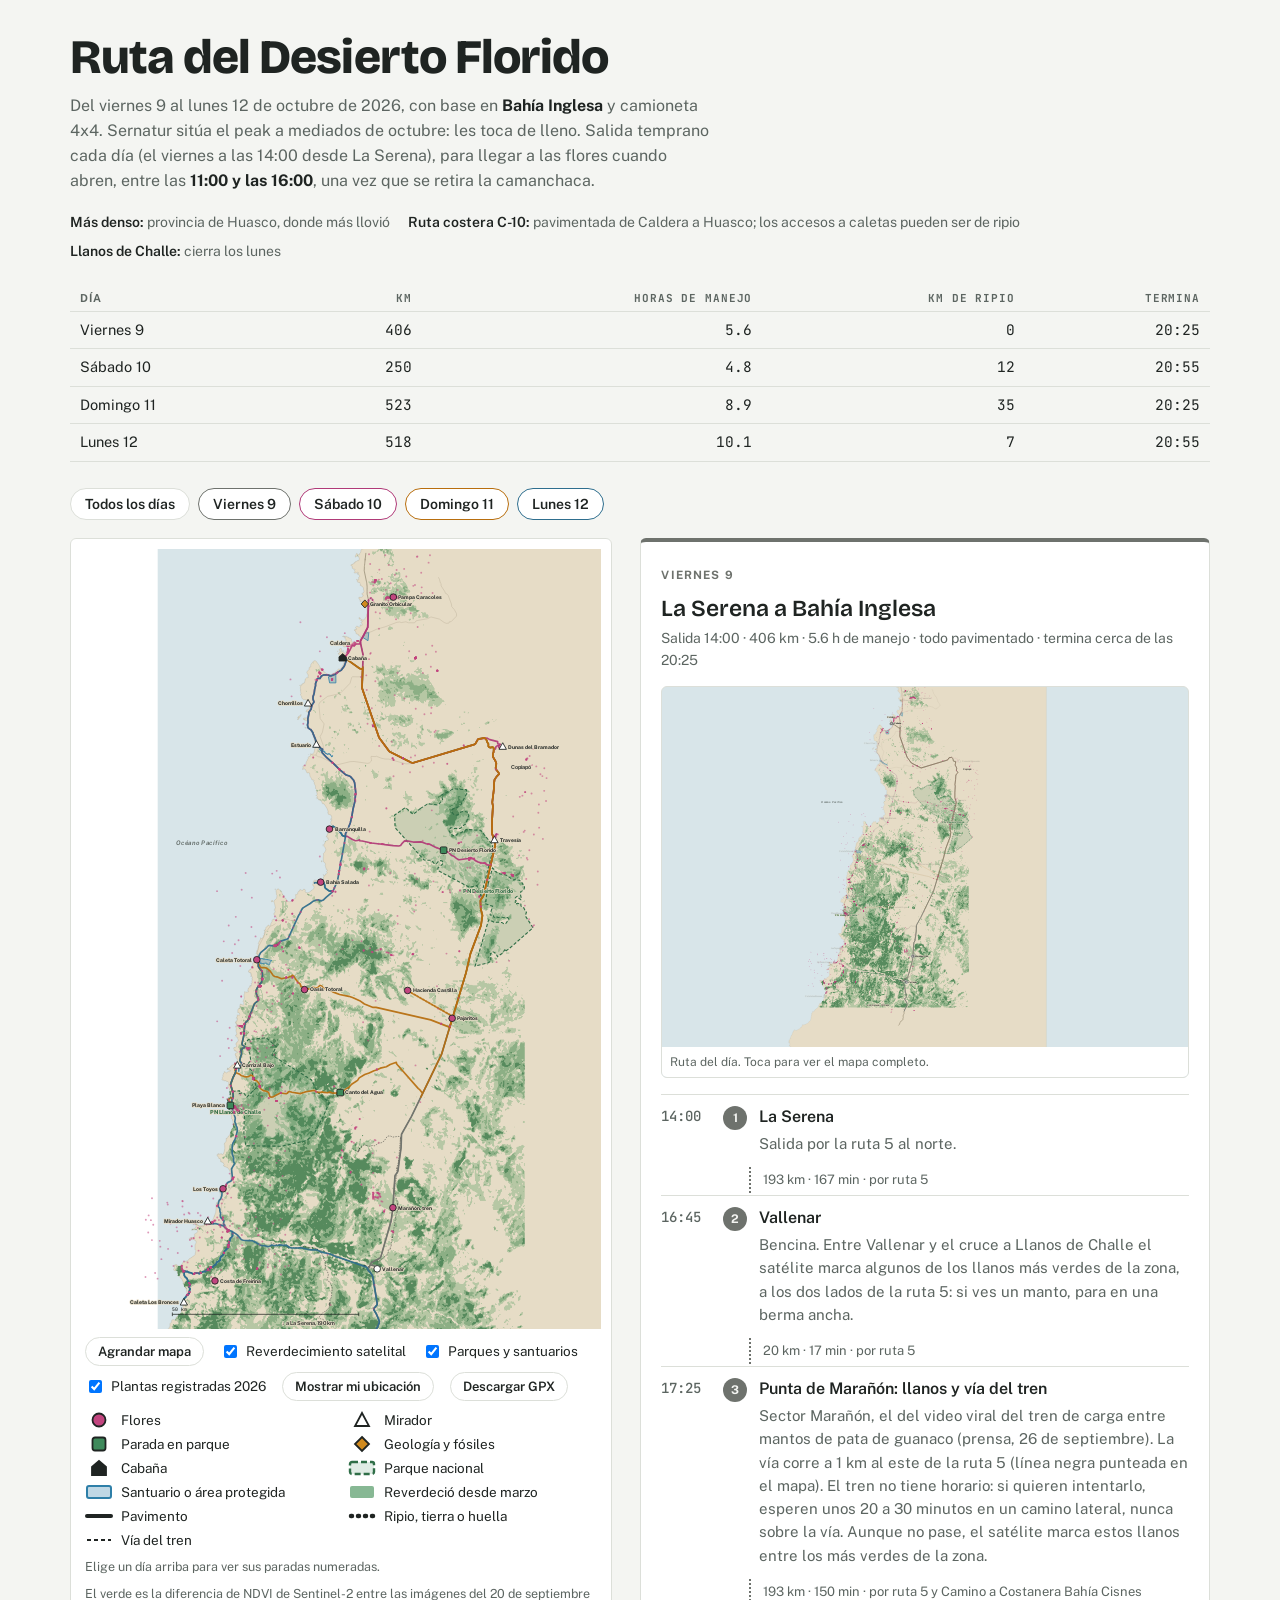
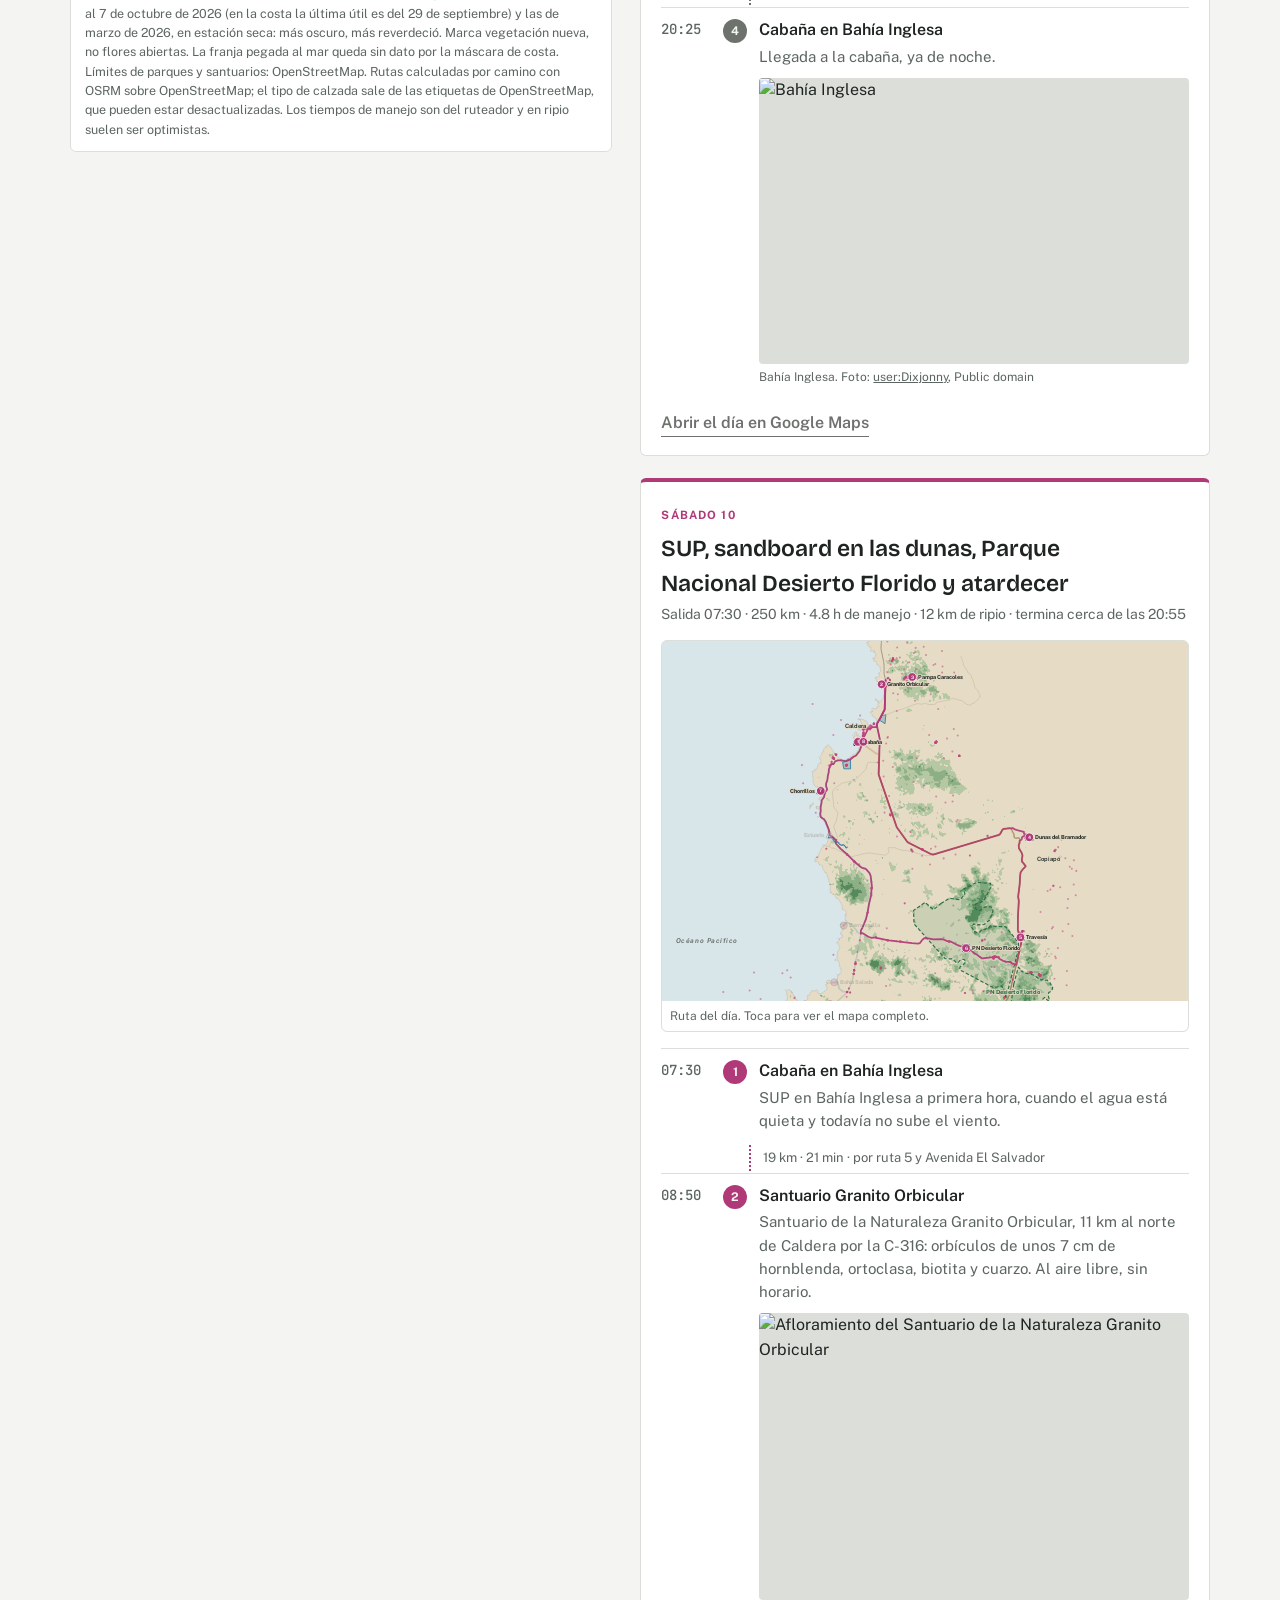
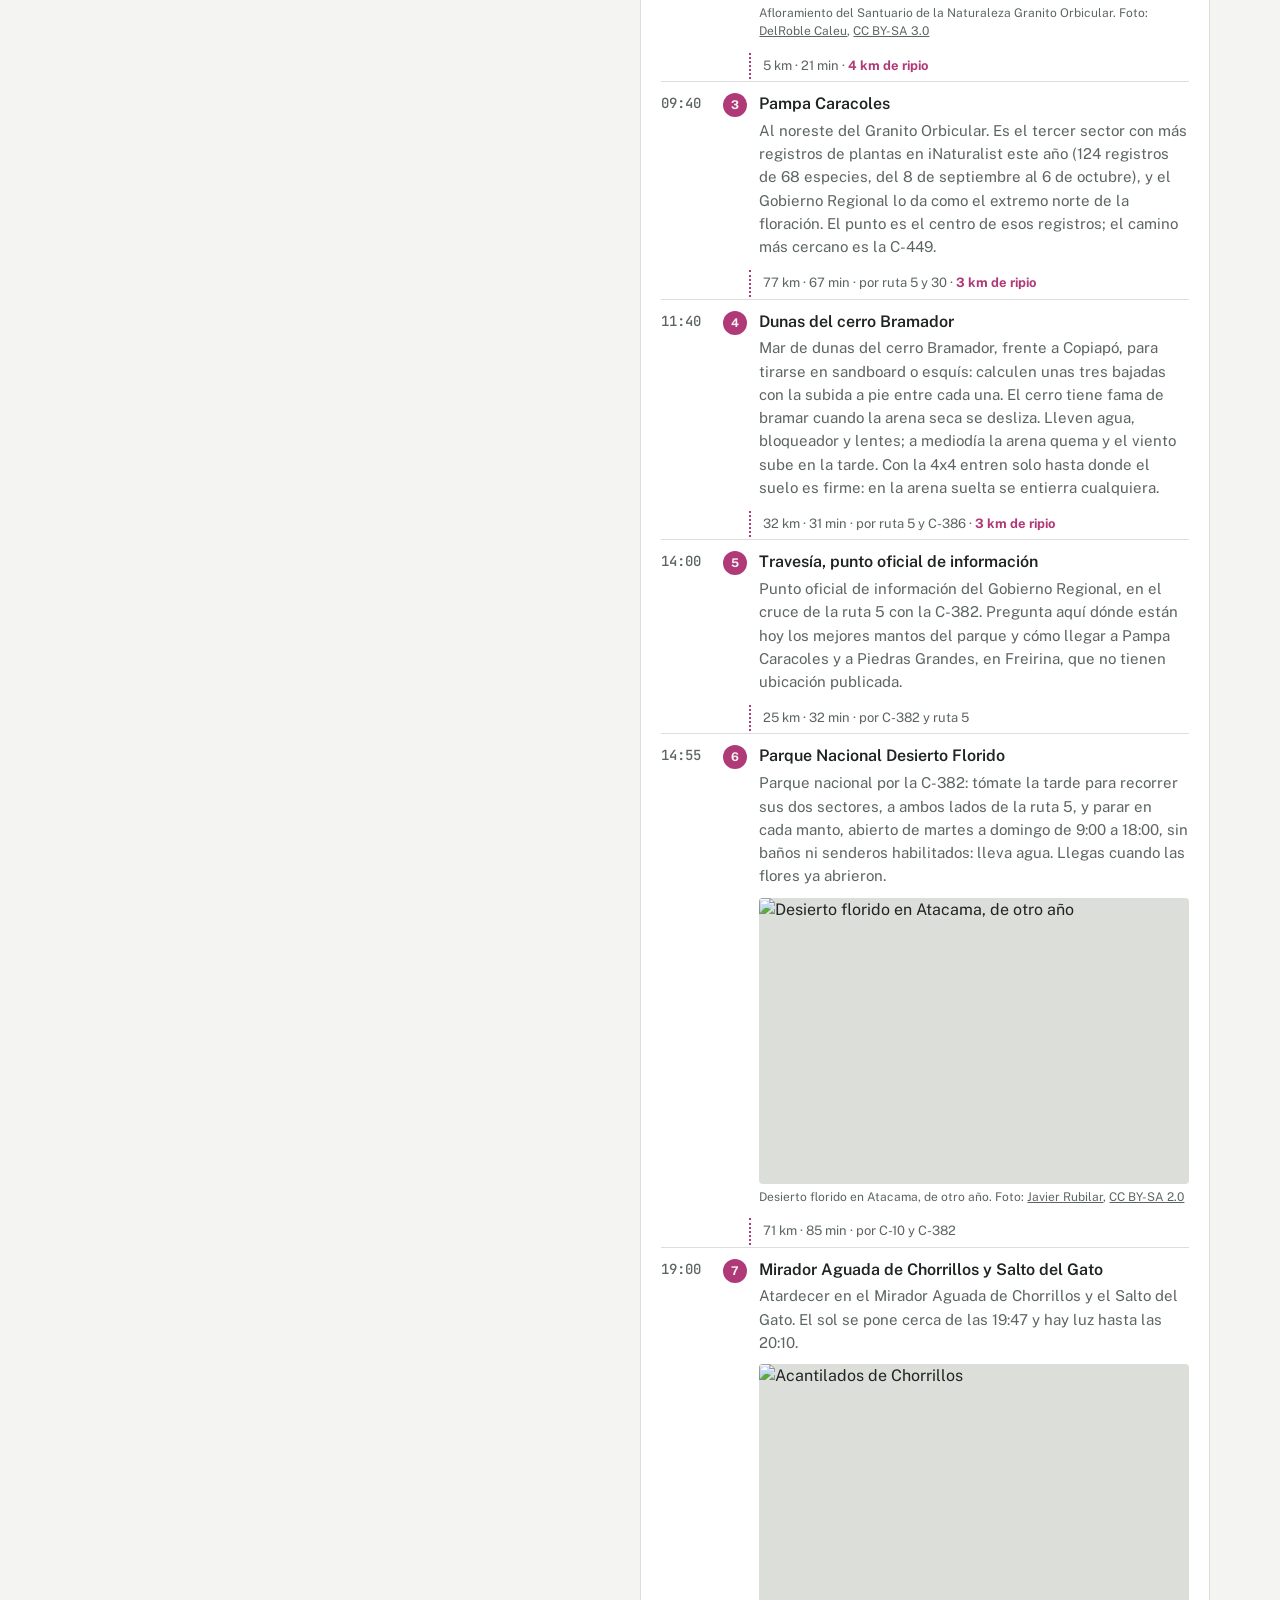
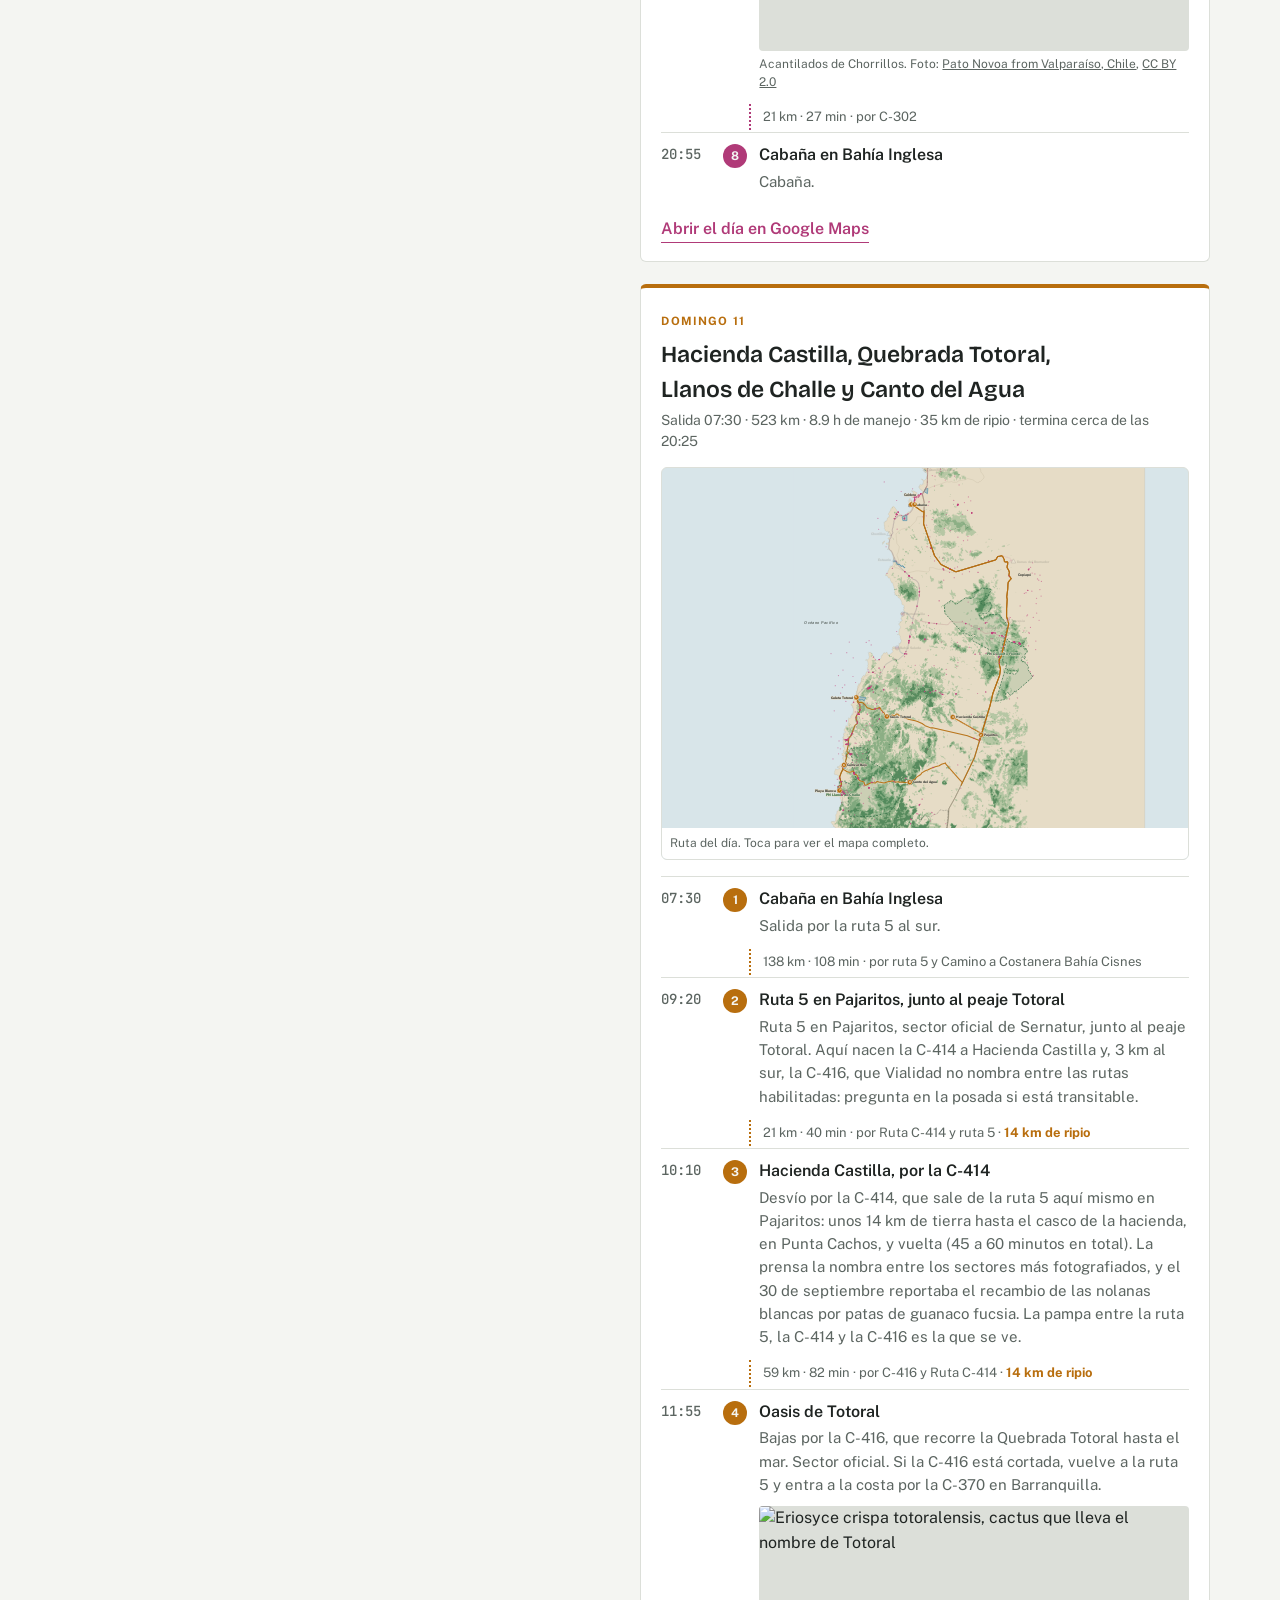
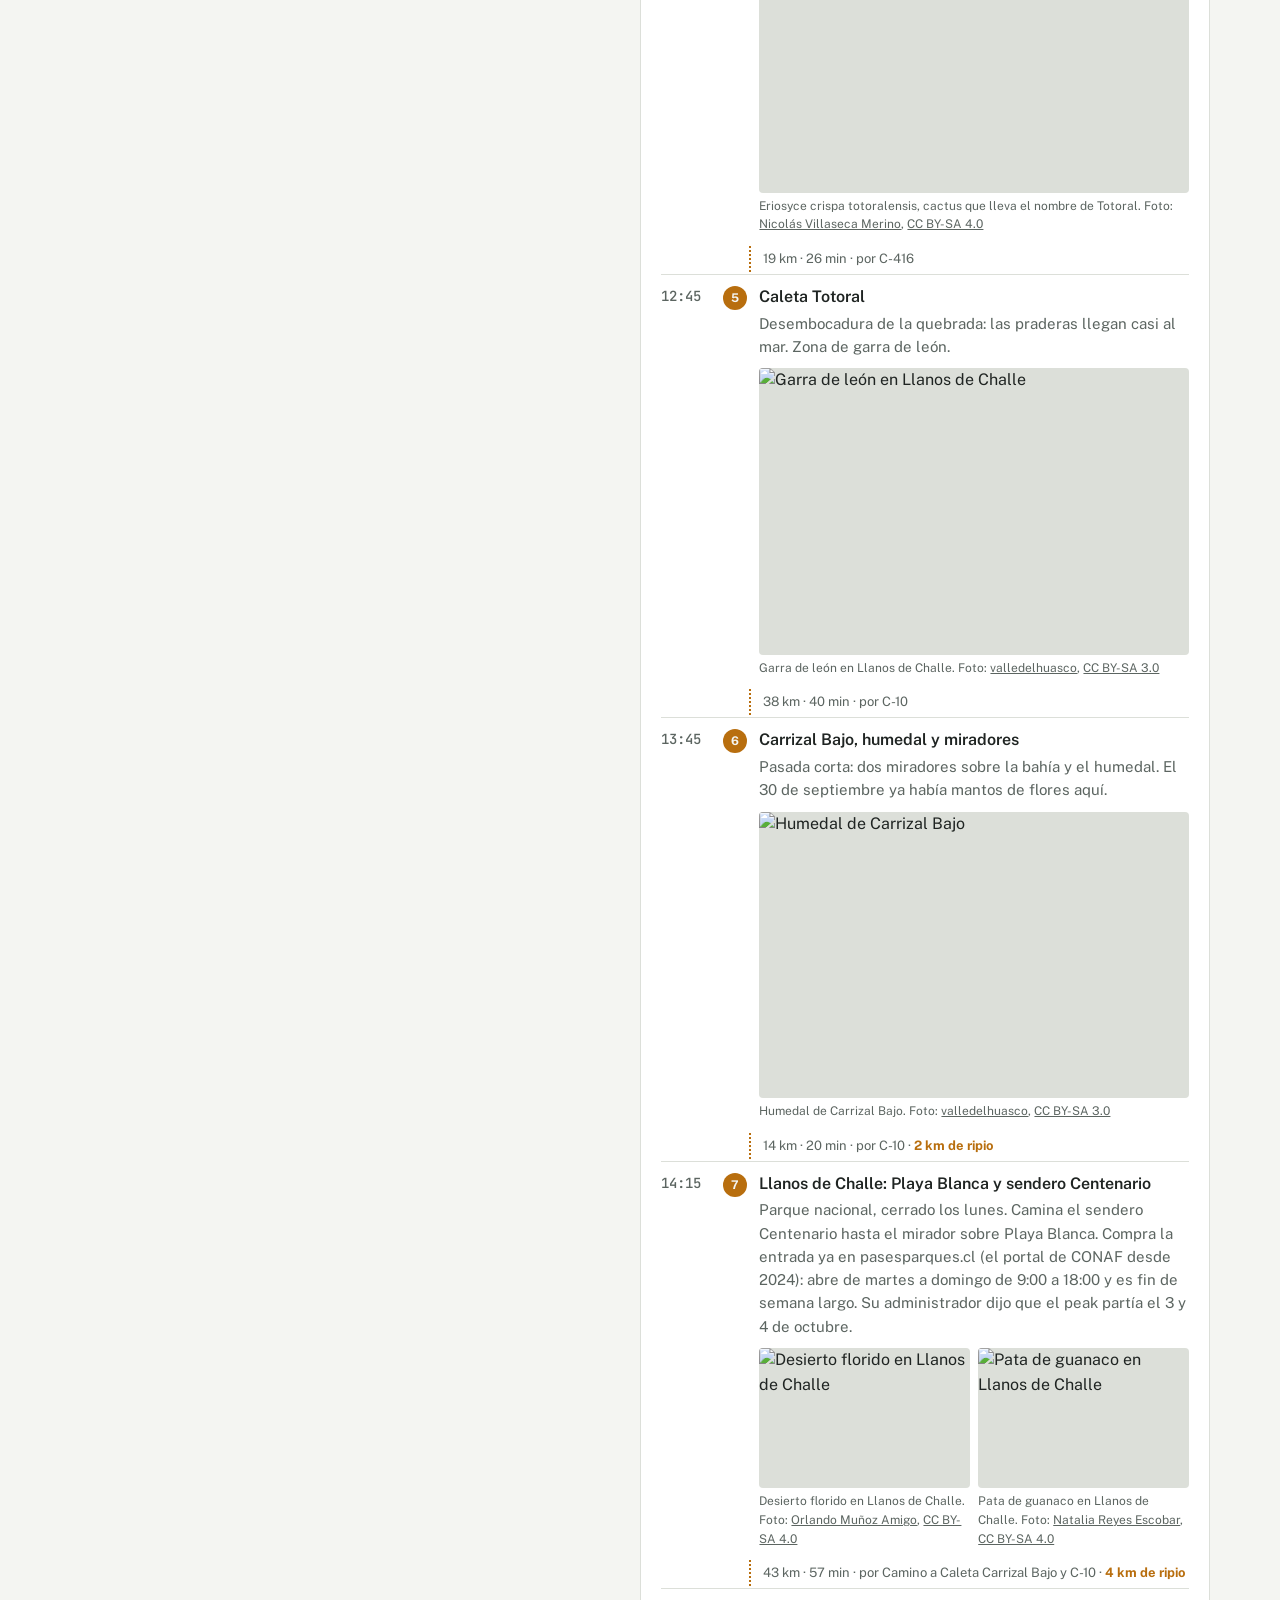
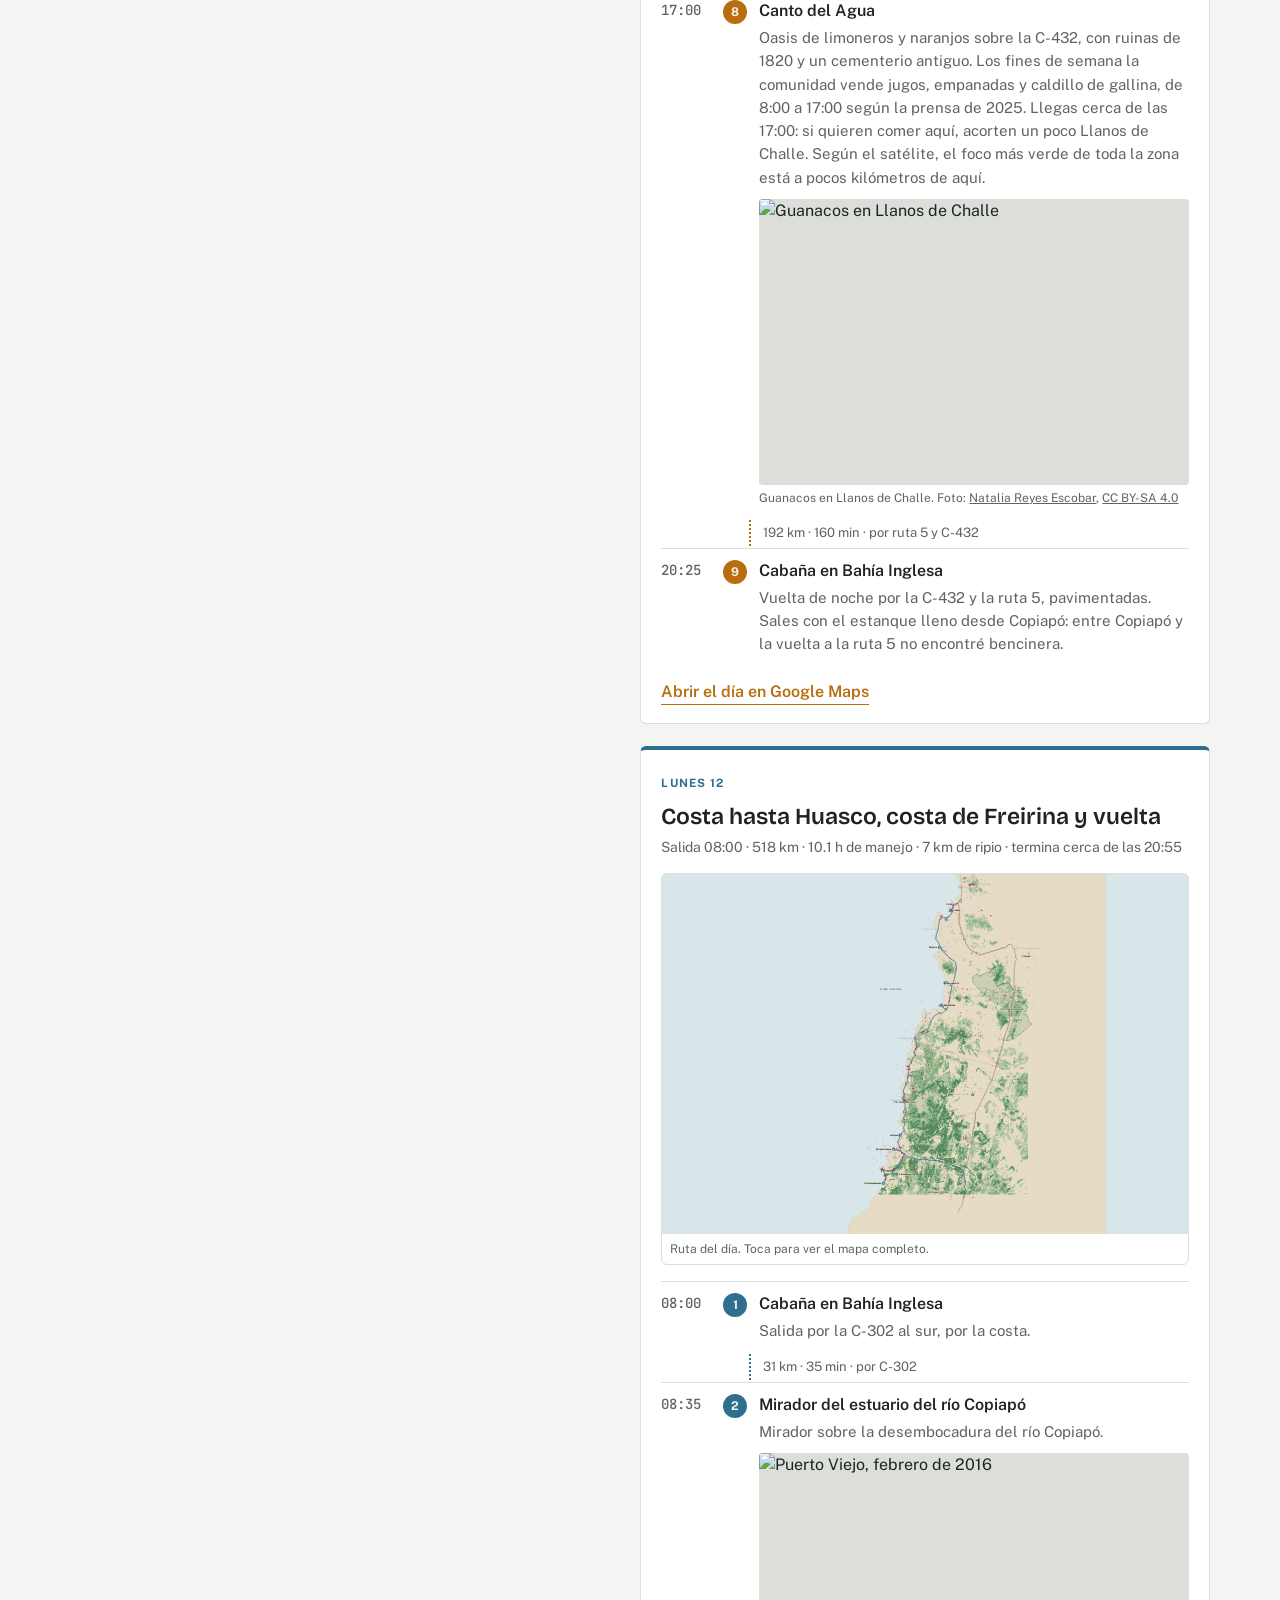
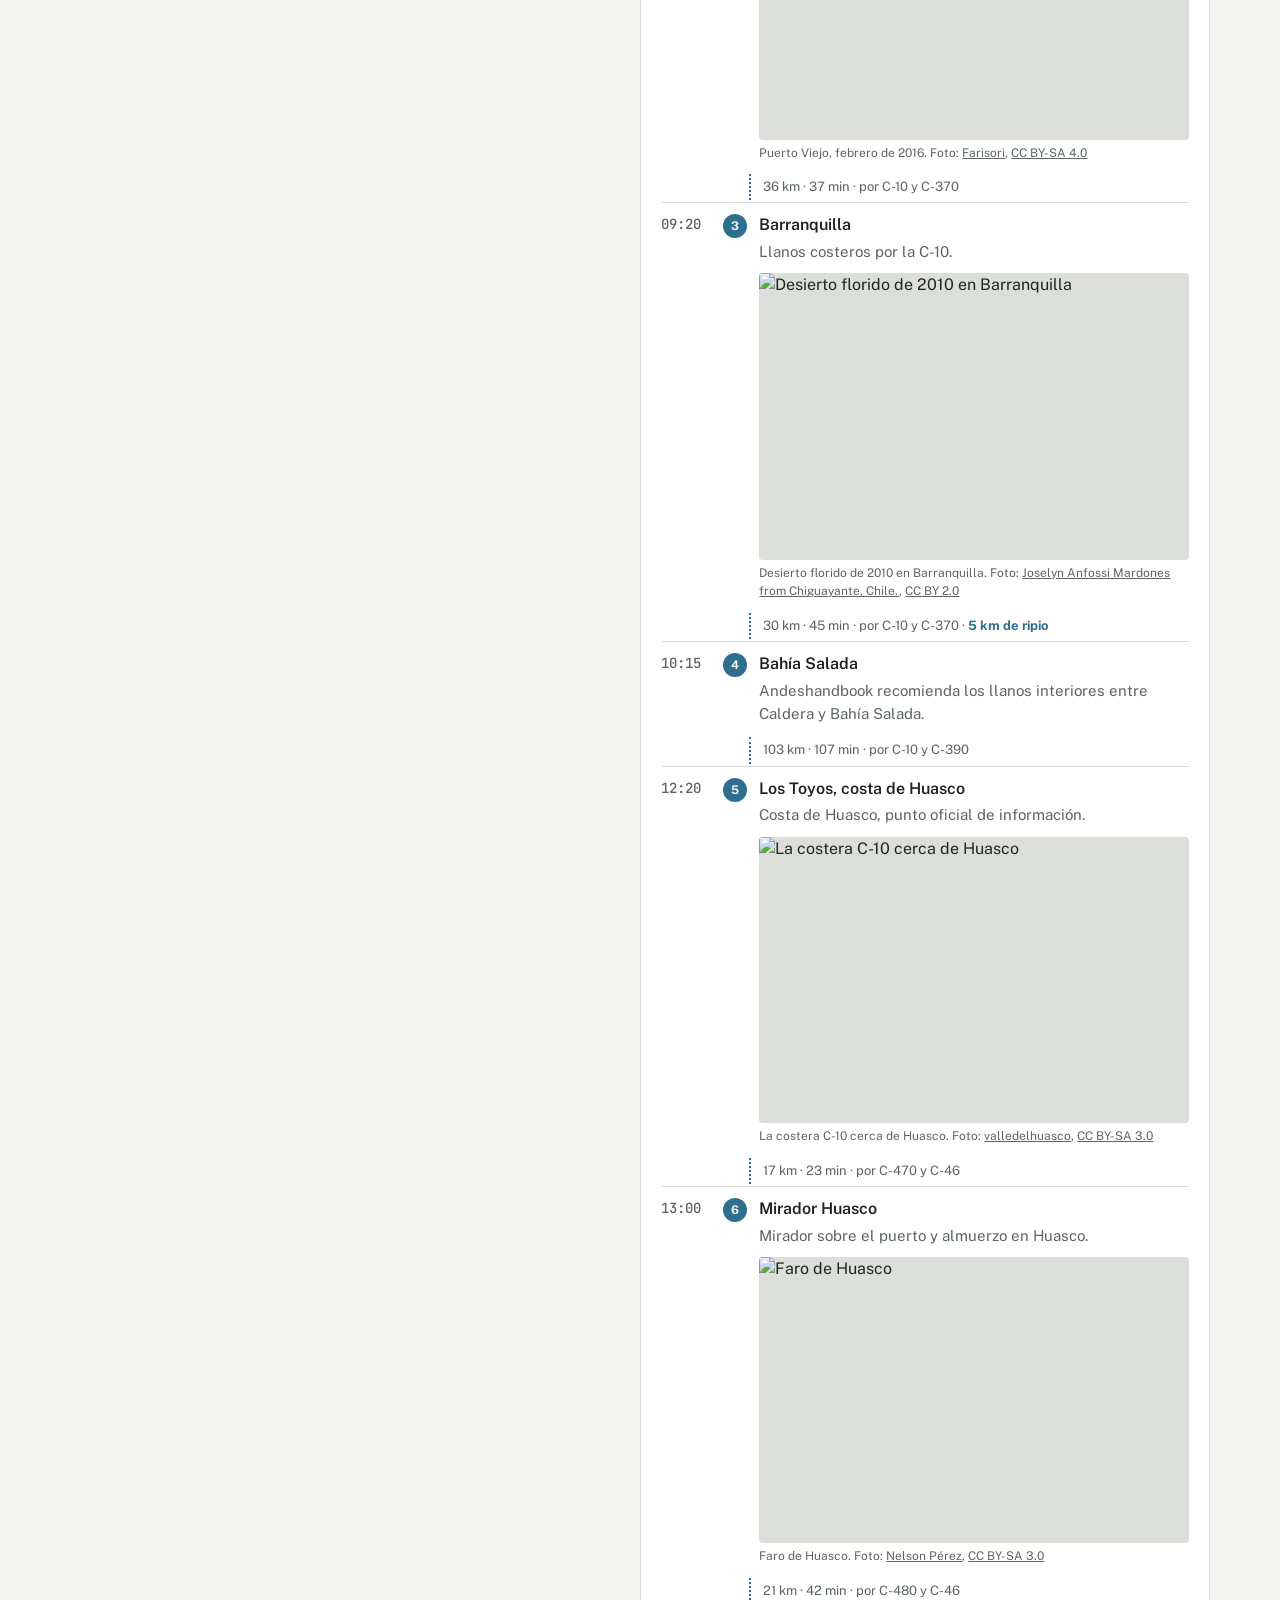
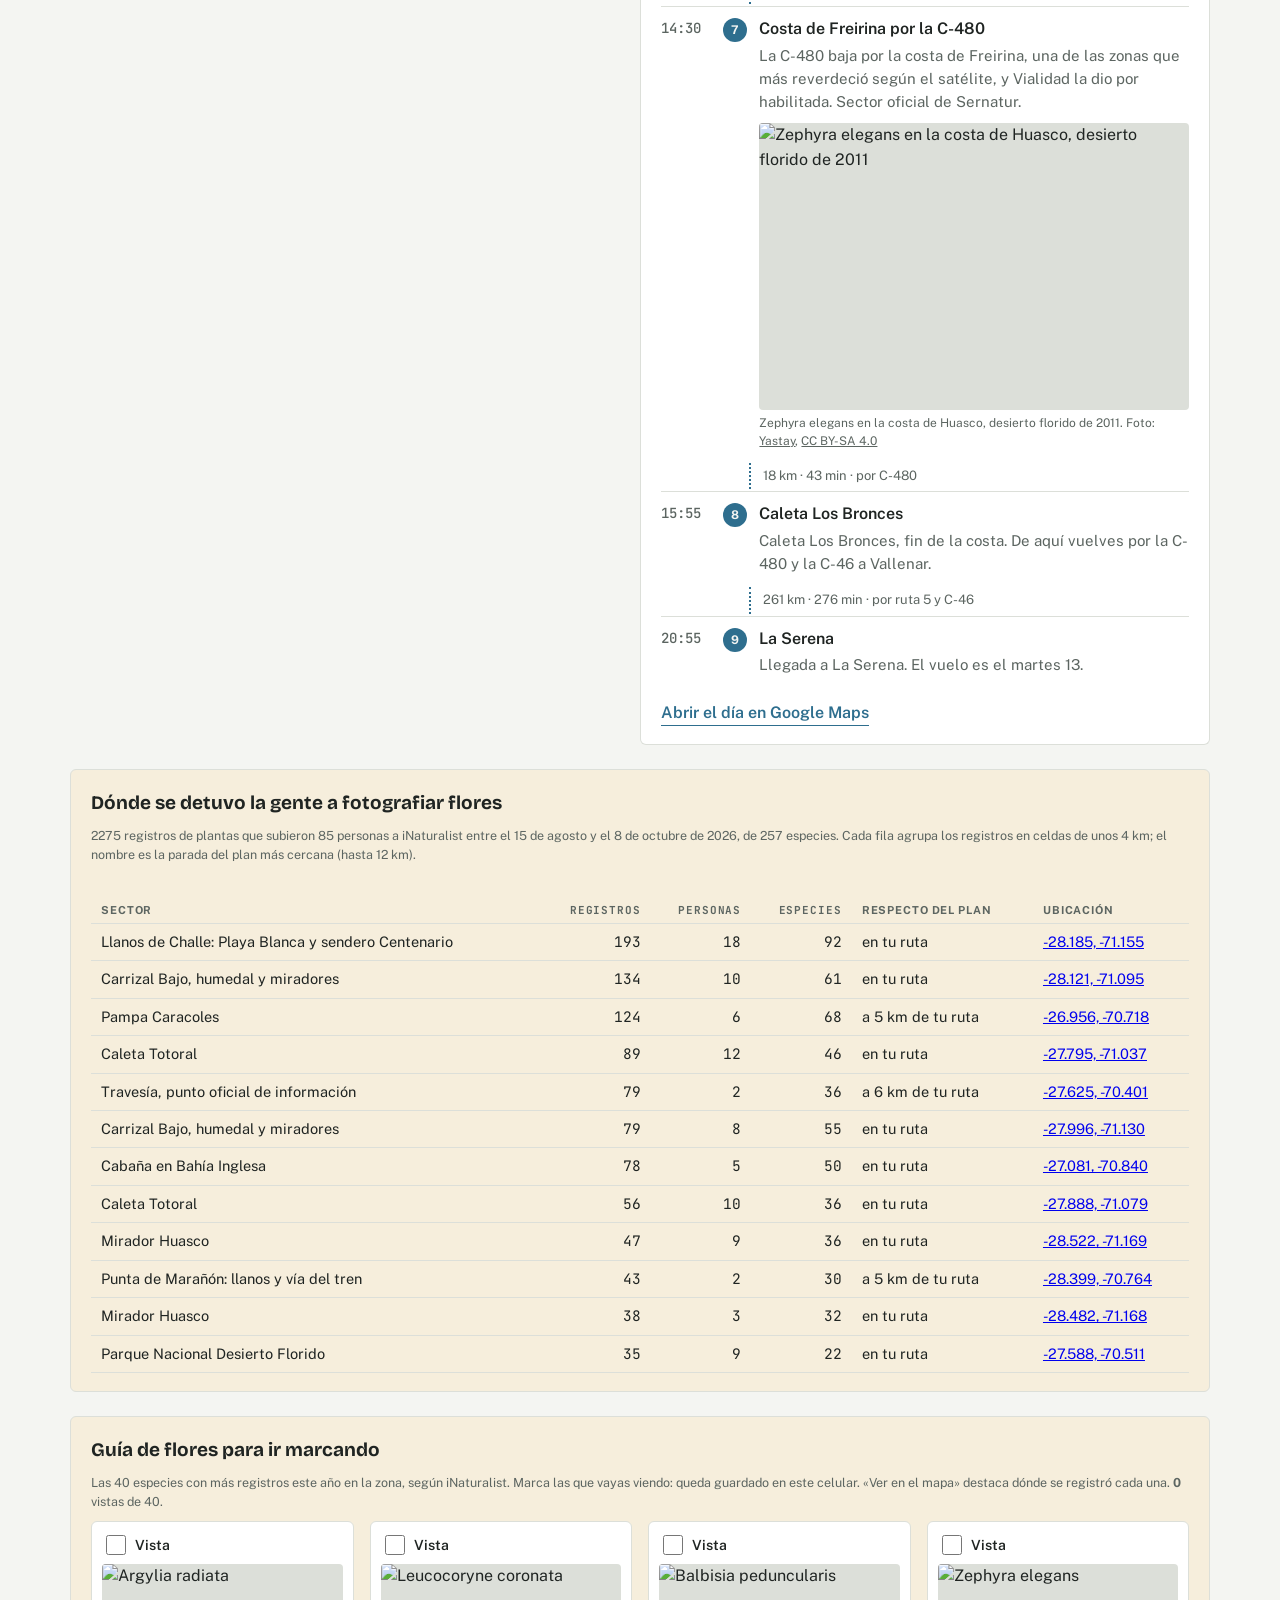
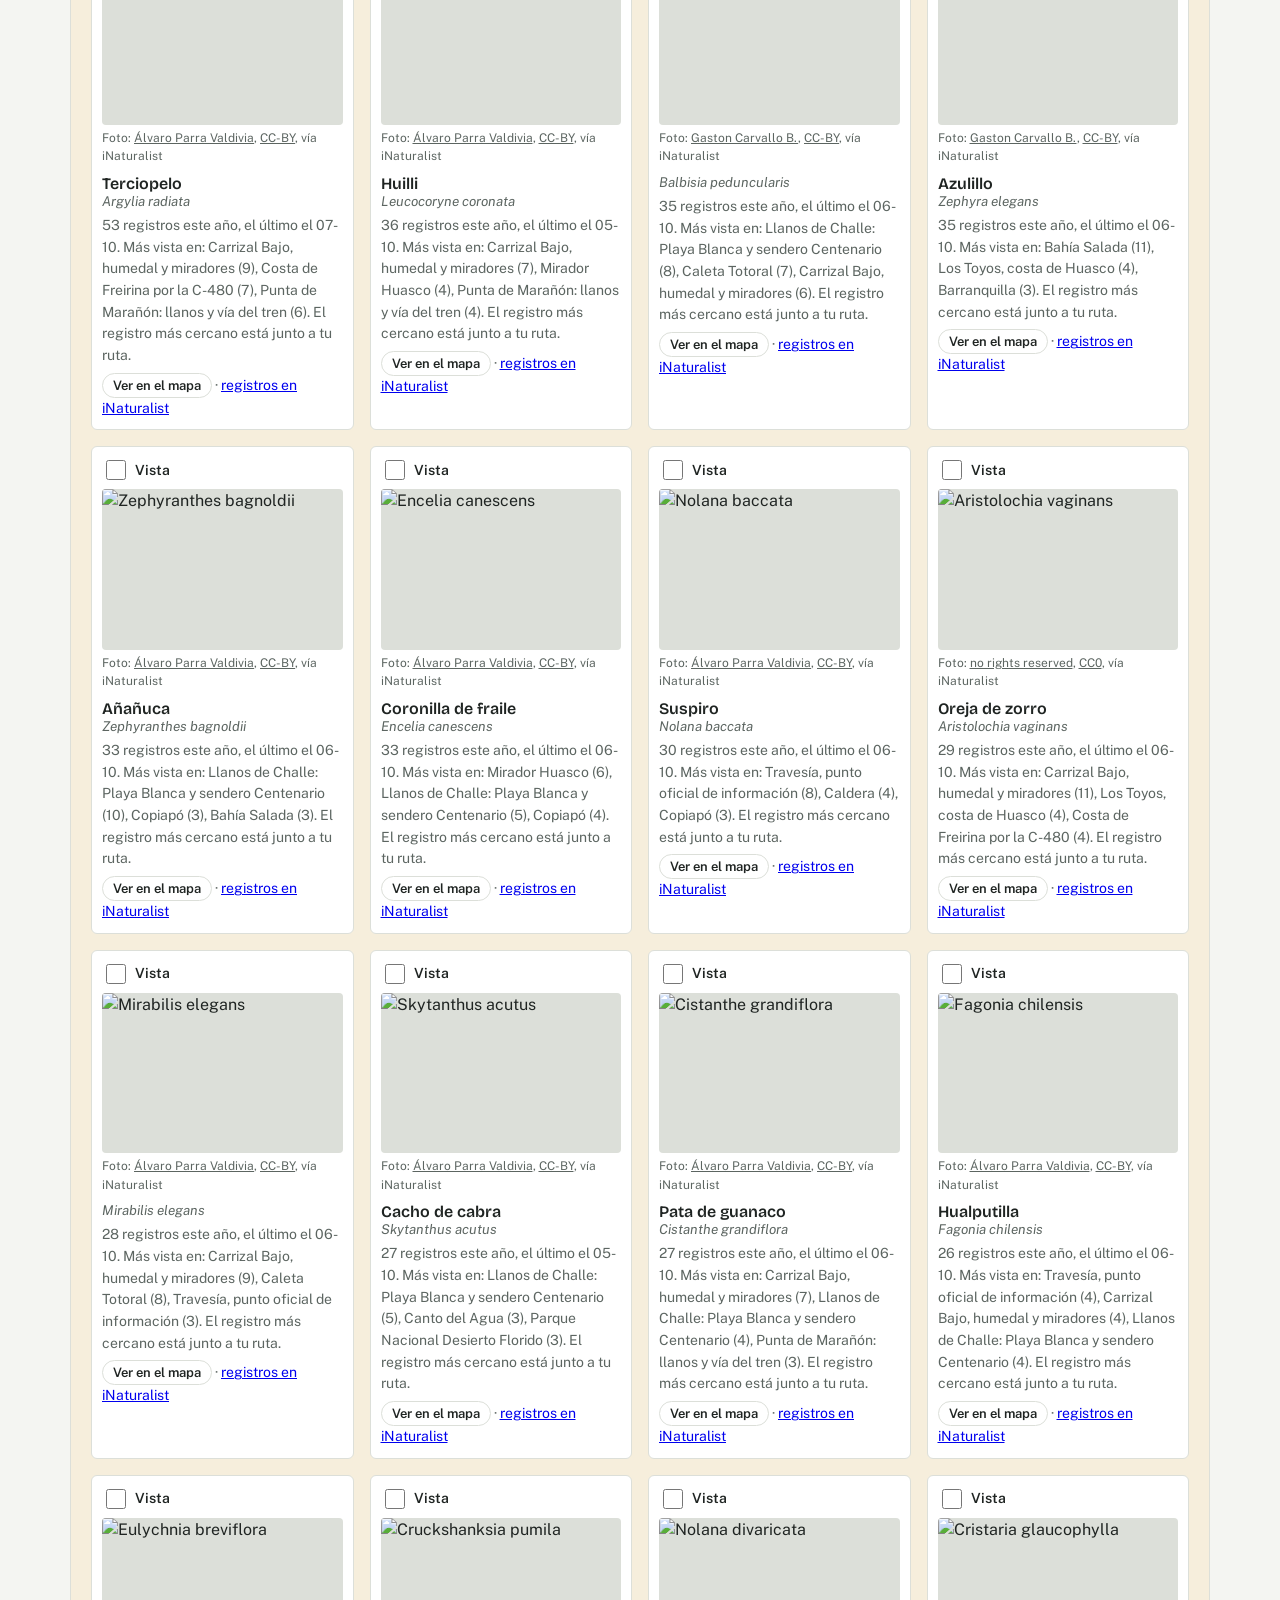
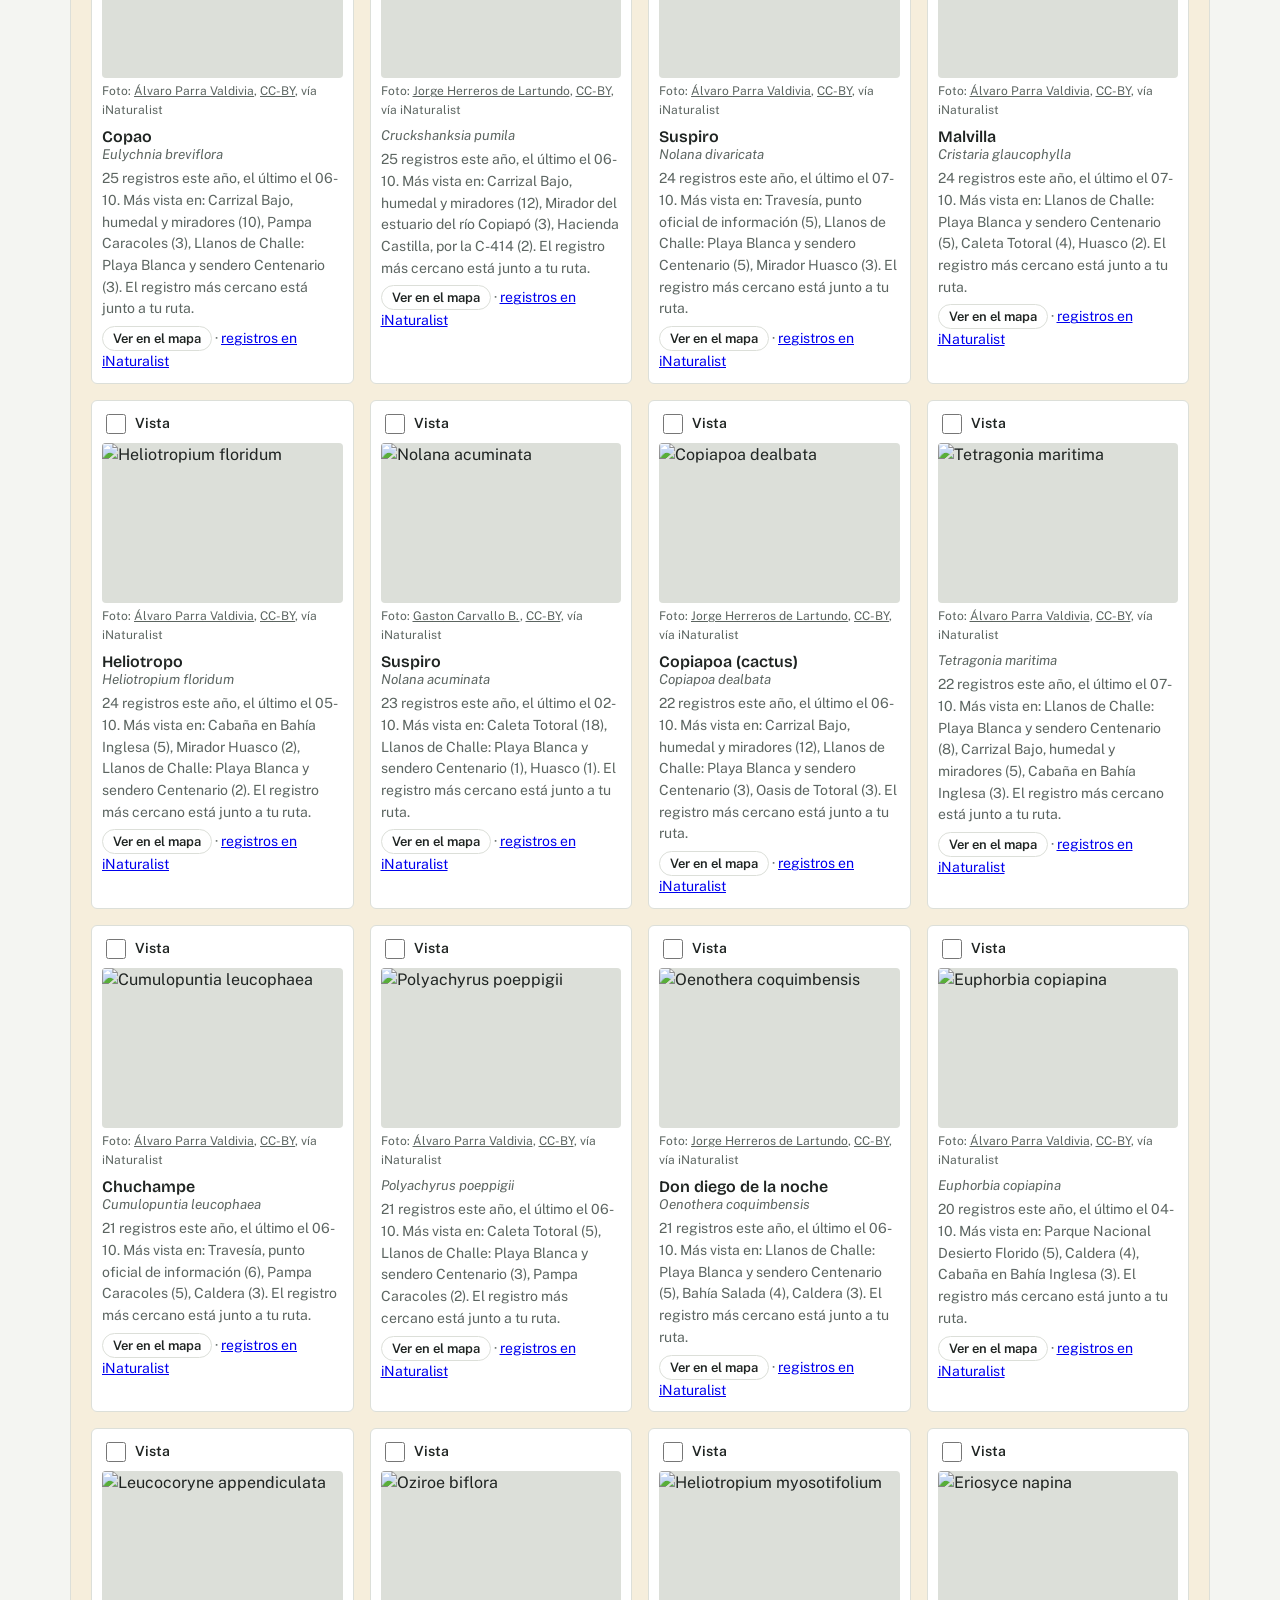
==== commit ba86c68f: "Desierto Florido 2026: el mapa vuelve a empezar al sur de Vallenar Co-Authored-By: Claude Opus 5.5 <" ====
--- a/desierto-florido-2026.html
+++ b/desierto-florido-2026.html
@@ -188,7 +188,7 @@
   </div>
   <div class="grid">
     <figure class="map" style="margin:0">
-      <svg viewBox="0 0 1000 3413" data-bbox="-71.4,-70.36,-29.98,-26.84" role="img" aria-label="Mapa del itinerario por Atacama, de Bahía Inglesa a Huasco, con las rutas de cada día"><rect class="sea-bg" width="1000" height="3413"/><path class="land" d="M579.4,-17.5 L575.6,-14.0 L577.3,-11.6 L579.0,-3.4 L577.2,-2.2 L576.7,-0.0 L574.2,0.3 L571.8,1.9 L570.3,5.3 L569.6,10.1 L567.1,12.1 L566.7,15.4 L565.4,15.5 L559.4,11.4 L557.3,16.8 L555.2,18.4 L556.5,19.5 L556.6,21.3 L560.8,18.1 L564.5,19.3 L566.7,25.3 L565.7,29.7 L564.7,30.4 L561.9,30.1 L561.0,32.0 L556.8,32.6 L556.1,35.4 L553.3,35.7 L553.2,38.1 L550.0,38.7 L548.3,39.7 L548.6,40.7 L544.1,42.0 L545.4,44.2 L548.2,44.9 L548.0,50.2 L550.0,50.5 L550.0,51.7 L551.8,53.0 L554.4,52.5 L555.2,53.6 L553.9,56.3 L555.3,58.2 L553.5,61.6 L554.1,63.1 L558.5,62.7 L563.2,60.7 L564.4,62.0 L563.9,63.5 L560.8,65.7 L563.9,64.9 L567.8,72.5 L564.8,74.2 L565.2,80.5 L562.1,80.7 L560.2,79.6 L559.3,81.2 L562.6,83.3 L561.5,85.5 L562.5,87.2 L567.6,87.6 L568.0,89.9 L569.9,91.7 L568.8,95.4 L572.9,96.8 L573.5,98.3 L576.4,99.8 L577.8,102.0 L577.3,106.8 L578.5,108.0 L578.6,110.6 L578.5,112.6 L576.9,114.9 L573.1,117.0 L574.0,119.4 L576.9,120.5 L575.6,124.7 L572.2,126.6 L565.5,126.5 L565.5,130.3 L568.1,131.9 L567.8,134.4 L570.0,135.6 L569.9,137.6 L572.2,137.9 L573.0,138.9 L574.3,137.8 L576.6,138.3 L578.3,143.3 L581.9,144.6 L583.4,147.5 L584.1,153.0 L586.4,156.4 L587.2,161.4 L587.5,168.2 L586.0,170.2 L585.3,176.5 L583.5,180.1 L578.1,185.5 L575.5,185.9 L573.3,184.8 L570.7,185.4 L570.5,187.4 L574.0,188.4 L574.8,190.0 L574.1,191.4 L571.7,191.6 L571.0,192.8 L574.4,196.5 L574.2,199.5 L572.3,200.0 L571.1,198.3 L569.3,199.1 L569.6,202.2 L567.6,204.1 L563.0,204.1 L561.4,202.0 L558.9,202.8 L556.4,205.2 L559.8,209.1 L559.6,210.4 L557.4,210.5 L556.2,209.3 L556.1,210.7 L553.2,212.0 L553.8,213.3 L556.6,214.7 L558.1,218.0 L557.4,219.0 L558.1,222.0 L562.0,222.9 L562.6,224.2 L564.4,224.1 L564.9,226.9 L569.4,228.7 L569.6,232.0 L568.3,236.6 L564.2,241.2 L562.0,240.2 L556.8,244.0 L552.1,242.2 L553.9,243.8 L553.5,244.7 L550.1,245.6 L547.6,244.6 L547.5,241.3 L545.7,239.2 L546.2,236.9 L544.5,234.2 L541.6,233.2 L539.2,233.6 L537.6,230.4 L533.9,230.5 L532.6,228.5 L528.0,229.7 L526.4,228.8 L526.7,231.7 L528.0,230.6 L530.2,231.0 L529.4,234.1 L531.5,236.8 L530.6,239.2 L532.6,240.4 L534.0,242.8 L532.2,244.1 L530.0,243.9 L527.8,246.4 L527.3,249.2 L523.0,253.7 L525.7,255.2 L526.3,256.7 L530.7,256.4 L533.1,253.7 L533.9,253.9 L536.7,256.9 L537.2,260.6 L535.5,261.8 L536.6,262.2 L535.9,265.0 L532.9,266.8 L533.1,268.1 L531.4,268.7 L532.8,271.7 L530.5,273.7 L522.9,269.1 L519.6,269.2 L519.0,268.0 L520.4,264.3 L519.3,260.4 L518.4,260.0 L513.9,263.0 L514.3,266.0 L516.3,269.5 L515.0,272.0 L513.9,271.9 L512.7,273.6 L511.4,273.6 L511.9,274.7 L511.0,274.6 L515.0,278.0 L515.0,279.3 L513.3,280.3 L514.5,280.6 L513.6,281.9 L514.5,283.4 L512.5,283.4 L512.7,285.2 L514.0,285.2 L515.2,283.6 L518.5,283.3 L519.1,285.3 L521.6,286.2 L523.2,288.0 L525.3,287.6 L526.9,291.0 L526.5,297.0 L524.4,303.8 L517.7,313.8 L515.7,315.0 L512.2,314.5 L501.2,324.7 L495.2,328.0 L491.6,329.1 L483.0,329.6 L481.5,326.9 L477.5,323.5 L474.7,322.5 L473.5,320.0 L471.0,319.0 L469.7,314.0 L464.4,311.7 L461.9,305.7 L454.4,294.9 L451.7,293.0 L447.5,292.9 L440.0,301.9 L439.1,304.0 L439.6,309.2 L437.0,309.3 L435.2,311.0 L435.2,315.3 L430.7,320.1 L429.0,324.0 L433.1,330.7 L431.9,332.8 L432.8,337.1 L428.4,337.2 L425.4,340.1 L423.0,350.8 L418.8,351.6 L418.2,354.3 L415.8,353.8 L415.4,354.6 L416.6,356.4 L414.7,358.1 L412.1,356.9 L410.3,357.4 L412.7,360.1 L412.1,366.6 L413.5,369.9 L412.5,370.0 L412.3,372.5 L413.5,374.3 L413.2,377.1 L414.2,379.5 L412.7,381.1 L412.6,382.9 L415.7,385.7 L415.7,389.7 L420.3,395.0 L424.1,394.3 L428.5,395.5 L432.0,403.2 L431.5,407.4 L433.3,407.8 L435.6,412.1 L435.7,415.6 L434.7,417.5 L435.5,419.8 L433.9,420.9 L431.4,420.2 L431.0,421.1 L429.1,421.1 L427.5,425.9 L428.1,426.7 L430.7,426.5 L432.1,428.3 L433.3,433.3 L432.2,438.5 L428.8,442.6 L426.4,443.3 L424.1,441.8 L423.5,443.4 L420.8,443.0 L420.0,444.4 L421.5,444.2 L421.5,447.1 L426.9,449.1 L431.0,452.0 L431.3,455.0 L429.6,458.4 L430.4,464.6 L429.1,467.8 L431.4,468.5 L435.8,472.1 L442.6,482.2 L446.6,492.1 L450.6,507.0 L450.4,520.9 L448.4,532.3 L444.3,537.1 L441.4,537.7 L440.0,535.7 L438.1,537.4 L438.8,539.3 L438.2,542.8 L436.4,543.6 L435.3,542.8 L432.6,546.7 L432.8,549.0 L428.0,557.1 L425.4,568.0 L423.2,566.8 L418.4,569.5 L420.1,572.3 L417.8,577.3 L418.8,577.9 L419.9,576.5 L423.8,576.4 L425.5,577.6 L429.6,586.7 L434.7,586.0 L436.1,586.6 L437.4,595.1 L441.7,602.0 L442.6,605.3 L447.2,605.2 L447.9,607.2 L446.8,609.0 L449.0,612.0 L448.5,615.9 L450.6,617.4 L452.0,622.4 L451.9,627.1 L454.9,630.1 L454.0,633.0 L456.3,641.8 L456.0,643.6 L454.1,645.8 L456.9,648.5 L456.4,651.1 L455.4,650.9 L455.0,652.0 L455.9,652.2 L455.7,653.4 L458.2,653.2 L460.1,657.4 L464.7,658.1 L468.2,662.5 L470.3,667.6 L474.2,667.4 L482.7,680.9 L485.4,689.4 L484.0,691.0 L485.1,691.8 L484.8,694.0 L485.5,695.0 L492.0,696.7 L494.3,701.9 L494.0,706.8 L490.6,707.9 L493.7,708.0 L494.8,709.3 L494.8,711.1 L492.8,711.7 L491.5,716.9 L492.6,718.3 L492.2,721.5 L494.9,721.4 L495.8,725.3 L492.5,727.5 L491.4,726.3 L490.1,726.5 L489.2,729.0 L489.5,731.8 L486.2,732.0 L486.0,729.9 L483.5,728.3 L481.6,730.8 L480.2,730.9 L480.4,732.5 L482.5,735.0 L481.9,738.0 L489.5,736.6 L490.3,737.7 L487.8,742.1 L487.9,743.8 L486.4,744.4 L485.3,743.5 L483.9,744.3 L484.2,746.7 L482.4,748.8 L482.5,751.1 L480.3,752.0 L480.8,754.4 L484.1,755.3 L483.9,759.5 L485.9,759.2 L486.5,759.9 L484.5,763.4 L480.2,764.0 L477.1,766.8 L476.5,770.4 L473.3,775.4 L474.8,779.9 L477.4,782.9 L479.1,788.2 L475.7,795.0 L472.5,797.9 L473.3,804.6 L472.2,806.0 L472.2,818.8 L476.3,821.7 L477.4,823.7 L478.1,827.2 L477.2,829.6 L479.2,833.5 L478.3,834.8 L479.6,836.0 L479.7,839.0 L483.0,840.4 L482.9,842.4 L480.6,844.7 L482.4,847.2 L482.5,848.9 L479.2,852.1 L477.7,851.7 L478.8,852.6 L478.7,853.7 L476.4,855.4 L474.1,854.9 L471.9,853.1 L474.4,856.8 L473.1,860.2 L471.9,860.4 L473.0,861.4 L473.2,864.4 L471.0,868.8 L467.0,872.4 L462.5,872.4 L459.7,870.8 L457.9,871.3 L455.0,868.2 L453.0,868.3 L452.7,867.3 L451.0,868.2 L449.1,867.7 L447.3,869.0 L445.4,873.7 L448.0,874.4 L448.7,875.9 L445.1,877.0 L444.2,880.3 L445.2,882.1 L447.7,883.6 L448.0,887.3 L446.8,890.0 L443.3,894.0 L440.8,894.4 L440.6,895.7 L434.5,899.7 L430.5,900.5 L425.4,899.3 L424.8,897.6 L425.9,895.5 L424.2,891.9 L420.5,891.3 L419.0,894.1 L416.8,894.9 L411.2,891.8 L409.6,896.4 L407.5,896.6 L405.7,899.5 L404.8,904.2 L402.5,905.3 L400.3,904.7 L399.4,905.7 L400.4,912.2 L399.3,915.1 L393.8,918.0 L388.8,922.6 L384.6,924.5 L377.5,923.1 L374.5,915.5 L371.0,914.2 L368.2,908.1 L365.8,906.1 L365.9,904.2 L363.5,901.1 L363.3,897.9 L360.1,893.7 L357.5,893.8 L355.0,890.2 L350.8,891.9 L347.9,895.8 L348.8,900.3 L350.0,901.1 L349.3,903.1 L349.8,906.2 L351.1,908.1 L349.9,915.1 L342.8,922.5 L346.9,939.8 L346.5,941.3 L345.3,941.8 L345.4,943.9 L344.5,945.0 L346.2,950.4 L342.9,955.4 L342.7,957.6 L347.8,961.9 L351.2,969.6 L347.8,972.7 L343.5,969.1 L342.1,969.3 L341.3,971.3 L339.3,971.2 L338.0,973.0 L339.1,974.5 L335.2,980.4 L334.0,986.0 L331.9,987.5 L327.5,985.0 L327.0,987.9 L322.1,990.9 L321.2,992.3 L321.7,994.6 L320.8,995.4 L321.0,997.9 L316.7,998.9 L319.9,1000.8 L317.2,1006.5 L318.3,1008.8 L317.3,1011.3 L314.9,1013.5 L315.6,1014.7 L313.8,1018.7 L311.1,1020.6 L308.0,1018.6 L308.4,1021.7 L306.6,1023.1 L307.3,1024.7 L304.0,1027.2 L304.4,1029.0 L302.0,1032.7 L303.7,1037.1 L302.3,1039.9 L301.9,1046.0 L300.8,1047.0 L301.9,1048.7 L297.3,1053.6 L299.0,1053.9 L299.6,1055.4 L295.9,1058.9 L297.1,1060.9 L299.5,1061.6 L299.2,1068.8 L303.1,1071.1 L303.1,1073.9 L300.4,1076.4 L297.5,1075.2 L291.4,1078.4 L291.7,1080.4 L288.3,1084.2 L287.3,1087.2 L288.1,1087.7 L287.2,1089.0 L287.5,1091.2 L284.9,1094.6 L284.9,1097.0 L282.4,1101.0 L281.6,1100.5 L281.2,1102.4 L278.4,1102.5 L276.5,1105.6 L276.4,1107.8 L277.5,1107.9 L277.9,1109.7 L281.4,1109.3 L281.4,1111.7 L283.4,1111.2 L282.4,1115.3 L284.5,1115.2 L281.9,1119.6 L283.9,1118.1 L284.7,1118.5 L284.6,1120.3 L286.1,1120.9 L286.6,1122.8 L285.0,1126.2 L286.6,1127.1 L285.1,1133.8 L285.8,1136.1 L285.3,1137.6 L283.1,1138.9 L284.6,1141.0 L283.4,1143.6 L284.2,1144.9 L281.9,1146.7 L279.2,1145.8 L278.8,1148.4 L275.7,1150.9 L275.7,1152.6 L274.6,1153.6 L275.7,1154.8 L274.2,1156.6 L276.8,1157.6 L276.4,1160.4 L273.9,1160.2 L273.2,1161.2 L271.3,1161.1 L269.5,1162.2 L266.7,1159.0 L265.6,1163.0 L266.3,1165.0 L264.6,1167.9 L265.7,1175.9 L262.5,1184.6 L262.7,1186.6 L264.4,1188.7 L263.7,1190.6 L264.7,1193.4 L263.5,1194.5 L260.5,1194.2 L257.4,1193.2 L256.9,1191.9 L256.5,1192.9 L254.9,1192.3 L253.5,1198.5 L253.9,1200.6 L252.0,1203.2 L250.0,1204.1 L248.4,1207.5 L248.1,1214.7 L249.5,1214.9 L250.4,1213.9 L251.1,1215.3 L252.6,1215.8 L253.4,1220.5 L252.3,1222.1 L248.5,1220.7 L246.0,1221.7 L247.4,1222.6 L246.4,1223.5 L247.0,1224.4 L245.6,1226.0 L245.5,1228.6 L247.3,1229.2 L247.8,1231.4 L246.6,1234.9 L244.7,1235.8 L245.6,1237.0 L242.6,1240.4 L243.4,1240.9 L241.3,1241.8 L243.9,1241.2 L244.9,1241.9 L243.9,1242.6 L244.8,1242.5 L244.0,1244.3 L245.2,1244.1 L244.4,1245.9 L246.2,1246.2 L245.5,1247.9 L247.3,1248.1 L247.6,1249.2 L245.0,1250.7 L242.3,1249.7 L242.4,1251.2 L244.4,1251.6 L243.4,1253.4 L244.7,1255.4 L243.5,1262.5 L246.2,1271.6 L244.6,1271.7 L244.3,1273.9 L242.3,1274.3 L242.4,1276.2 L245.7,1278.9 L248.2,1279.6 L248.0,1282.5 L249.8,1286.7 L248.8,1289.7 L246.0,1291.8 L245.9,1293.6 L243.4,1294.3 L243.3,1298.7 L244.4,1298.7 L244.9,1299.9 L245.3,1303.8 L243.1,1304.2 L241.3,1306.2 L238.2,1306.1 L237.4,1308.5 L238.8,1310.2 L239.3,1314.5 L240.9,1315.0 L241.3,1314.1 L242.6,1314.0 L243.1,1316.0 L243.9,1315.6 L244.2,1316.7 L246.0,1316.0 L247.5,1317.4 L247.1,1319.5 L242.8,1320.7 L241.1,1325.4 L242.6,1325.3 L242.5,1328.5 L245.3,1329.2 L244.1,1330.1 L243.7,1332.1 L244.6,1334.4 L247.3,1335.9 L246.2,1342.6 L244.9,1344.8 L245.8,1345.3 L245.2,1346.7 L246.2,1349.7 L244.5,1350.5 L243.2,1347.8 L241.8,1347.1 L240.4,1347.8 L240.7,1346.5 L237.9,1350.2 L232.4,1352.0 L232.4,1353.7 L231.2,1355.4 L229.2,1355.7 L228.0,1358.6 L226.0,1358.8 L223.3,1361.4 L222.4,1359.5 L222.6,1360.1 L221.4,1360.2 L222.4,1361.0 L221.8,1361.9 L220.7,1361.6 L221.7,1362.0 L221.0,1362.4 L222.5,1362.7 L223.6,1364.7 L228.7,1365.8 L228.7,1368.1 L227.2,1369.1 L222.8,1369.2 L219.2,1372.3 L213.1,1368.9 L212.3,1370.4 L213.4,1371.8 L210.6,1374.0 L211.2,1375.4 L209.3,1377.0 L210.1,1378.0 L208.6,1380.3 L209.6,1382.6 L207.8,1384.8 L208.1,1388.1 L206.8,1389.7 L207.5,1391.2 L208.9,1391.7 L210.6,1390.6 L211.7,1393.3 L217.9,1392.9 L219.4,1395.5 L222.2,1395.0 L224.3,1397.3 L224.6,1401.2 L222.2,1407.8 L226.3,1414.4 L227.1,1417.7 L228.7,1427.7 L227.7,1430.4 L227.8,1433.8 L229.0,1436.1 L227.5,1439.5 L225.5,1439.7 L225.1,1438.7 L224.4,1439.9 L222.6,1439.7 L220.9,1442.2 L221.8,1446.2 L223.2,1446.5 L225.4,1445.1 L227.2,1446.9 L226.5,1452.8 L228.1,1458.6 L225.7,1467.4 L229.0,1467.5 L231.3,1470.3 L231.1,1471.4 L233.6,1473.6 L233.8,1475.3 L231.3,1477.8 L230.5,1480.6 L231.9,1482.8 L231.1,1487.5 L232.4,1489.9 L231.8,1491.9 L234.5,1495.1 L234.5,1497.8 L235.6,1499.3 L236.7,1510.1 L235.6,1515.4 L233.6,1517.0 L233.6,1519.1 L232.1,1520.2 L229.1,1527.5 L229.5,1529.1 L226.6,1535.4 L224.3,1538.4 L222.9,1538.2 L223.2,1540.2 L220.2,1543.1 L220.2,1544.3 L218.0,1543.8 L217.9,1552.1 L213.7,1556.0 L212.9,1559.3 L214.0,1562.6 L214.2,1572.3 L212.4,1575.0 L213.6,1574.9 L213.8,1576.3 L210.2,1585.3 L208.7,1586.3 L206.1,1585.5 L206.1,1584.4 L200.3,1585.2 L196.7,1583.8 L198.0,1585.8 L197.1,1586.8 L194.4,1586.1 L194.0,1589.9 L195.9,1590.8 L197.8,1593.5 L198.8,1597.4 L201.7,1596.6 L202.7,1597.6 L203.5,1602.4 L204.5,1602.6 L203.4,1603.5 L203.6,1604.7 L204.4,1604.4 L204.2,1605.5 L207.3,1605.8 L207.3,1607.2 L209.5,1607.1 L211.1,1608.4 L211.0,1610.2 L212.4,1612.5 L210.7,1615.7 L212.3,1615.5 L212.1,1616.8 L214.6,1618.6 L217.6,1618.4 L219.2,1620.6 L221.6,1620.5 L226.3,1627.1 L229.7,1635.8 L229.4,1641.1 L230.5,1647.0 L229.7,1653.3 L228.6,1655.2 L223.0,1656.9 L218.6,1661.5 L212.9,1672.8 L209.0,1674.8 L207.6,1674.5 L203.4,1677.8 L202.4,1678.0 L200.1,1675.9 L199.5,1676.2 L200.5,1679.8 L199.9,1683.8 L202.4,1687.8 L202.8,1699.0 L200.6,1703.4 L198.8,1703.5 L198.2,1707.4 L195.9,1708.8 L195.5,1711.3 L192.6,1712.4 L193.4,1714.1 L191.2,1715.2 L191.5,1727.4 L190.3,1738.4 L184.0,1755.0 L180.2,1760.8 L177.3,1763.3 L176.0,1762.6 L172.6,1765.3 L169.5,1763.1 L169.1,1761.1 L166.7,1761.3 L163.7,1762.8 L162.3,1764.6 L160.7,1764.6 L162.0,1766.0 L159.5,1770.9 L153.2,1773.0 L151.7,1771.8 L149.7,1773.8 L146.9,1773.3 L144.8,1770.7 L140.2,1769.2 L141.6,1766.9 L139.3,1762.4 L136.6,1762.8 L135.3,1764.5 L134.9,1767.7 L135.9,1769.7 L137.9,1769.4 L138.9,1770.7 L138.8,1776.0 L136.2,1779.4 L131.7,1781.6 L130.8,1781.2 L130.8,1782.5 L128.9,1781.0 L128.7,1782.5 L129.5,1784.0 L130.6,1783.3 L131.2,1784.5 L131.6,1783.4 L140.5,1783.7 L142.2,1784.7 L143.2,1787.9 L141.4,1791.0 L135.0,1794.3 L135.3,1795.4 L134.5,1796.2 L135.2,1797.1 L135.2,1802.1 L131.3,1803.6 L122.7,1804.7 L120.8,1807.4 L121.9,1809.3 L125.3,1808.4 L125.9,1809.1 L126.7,1808.4 L129.2,1809.2 L134.2,1808.9 L135.8,1810.3 L135.5,1811.6 L137.9,1812.1 L139.2,1814.7 L139.2,1817.2 L136.4,1823.3 L136.3,1834.1 L137.0,1836.7 L138.9,1838.4 L136.3,1849.1 L133.6,1851.8 L127.7,1855.0 L127.2,1856.2 L121.1,1859.4 L117.0,1865.0 L114.8,1865.7 L112.8,1864.7 L111.1,1865.5 L111.9,1866.7 L111.1,1867.5 L106.1,1867.9 L104.3,1869.0 L103.6,1871.4 L101.6,1872.8 L101.8,1874.6 L100.2,1875.8 L99.8,1878.2 L97.2,1877.8 L96.6,1878.7 L94.6,1878.0 L92.9,1878.9 L90.2,1875.7 L86.1,1874.5 L82.6,1875.6 L82.7,1876.6 L81.9,1876.2 L81.2,1879.4 L83.7,1881.0 L82.4,1882.2 L80.0,1889.1 L83.4,1890.7 L88.1,1890.4 L89.8,1891.7 L90.2,1896.4 L91.7,1898.7 L91.3,1903.9 L92.7,1905.3 L94.8,1904.4 L97.0,1905.8 L96.8,1908.7 L99.9,1910.1 L101.2,1911.8 L105.5,1920.8 L105.1,1924.2 L107.2,1926.9 L106.9,1928.6 L109.0,1933.4 L110.3,1933.4 L113.4,1939.2 L115.5,1948.8 L114.7,1954.5 L112.6,1958.3 L105.7,1964.5 L105.9,1966.5 L104.8,1967.6 L105.1,1969.6 L106.2,1970.0 L105.6,1970.9 L106.2,1974.4 L105.0,1977.2 L104.5,1988.6 L103.7,1990.5 L99.5,1992.8 L100.7,1995.5 L100.0,2000.4 L96.2,2004.1 L93.9,2003.6 L91.6,2004.9 L92.8,2006.3 L92.2,2008.2 L87.3,2011.9 L85.3,2017.7 L82.1,2020.1 L78.9,2018.2 L75.2,2020.2 L75.7,2022.9 L70.1,2030.1 L71.0,2032.9 L70.1,2036.8 L66.8,2043.7 L64.5,2044.0 L63.2,2046.2 L61.5,2046.5 L58.8,2049.4 L58.1,2051.3 L57.4,2050.9 L55.1,2053.6 L53.8,2053.4 L52.4,2055.5 L50.0,2056.5 L49.2,2059.6 L48.0,2060.3 L48.4,2061.3 L46.2,2060.6 L45.2,2061.4 L44.2,2063.6 L44.9,2065.0 L42.5,2065.8 L43.0,2066.8 L41.1,2068.3 L37.5,2070.3 L33.6,2067.7 L32.7,2074.0 L29.3,2077.2 L30.1,2078.1 L28.2,2080.1 L28.2,2081.9 L27.3,2082.0 L27.9,2083.0 L26.9,2083.2 L28.1,2084.7 L28.3,2087.7 L26.1,2089.2 L27.2,2093.8 L24.2,2102.6 L23.9,2110.1 L21.7,2114.2 L21.9,2121.2 L20.3,2124.9 L14.9,2127.9 L11.5,2131.6 L7.9,2138.1 L6.0,2137.9 L0.4,2142.5 L-4.5,2144.0 L-7.9,2148.0 L-16.4,2148.5 L-18.5,2151.6 L-20.2,2151.5 L-21.9,2149.9 L-26.4,2151.3 L-29.9,2148.8 L-29.0,2152.5 L-33.5,2163.6 L-35.6,2164.6 L-37.5,2164.3 L-40.5,2168.4 L-41.2,2170.8 L-43.9,2173.6 L-51.5,2177.1 L-56.2,2181.2 L-60.6,2181.4 L-63.8,2185.0 L-65.4,2184.3 L-67.3,2185.4 L-69.5,2185.5 L-70.2,2184.7 L-73.1,2185.2 L-76.3,2182.1 L-78.4,2182.0 L-79.5,2184.0 L-81.6,2185.0 L-82.9,2188.3 L-86.3,2191.0 L-85.3,2192.2 L-86.9,2194.3 L-87.3,2197.7 L-90.6,2199.9 L-90.6,2202.9 L-93.2,2207.3 L-93.3,2212.0 L-95.7,2213.6 L-102.5,2227.0 L-103.2,2230.3 L-101.0,2234.3 L-106.5,2235.9 L-107.6,2243.1 L-110.9,2245.5 L-112.5,2244.3 L-112.8,2249.5 L-111.7,2249.2 L-109.9,2250.8 L-109.6,2254.8 L-111.8,2256.0 L-113.1,2254.4 L-115.7,2257.0 L-112.9,2256.2 L-114.3,2259.5 L-112.7,2261.0 L-109.7,2259.9 L-109.9,2263.6 L-111.3,2265.2 L-108.6,2263.7 L-107.0,2265.2 L-107.3,2267.9 L-106.0,2268.7 L-105.6,2271.8 L-106.5,2273.4 L-108.6,2273.8 L-108.0,2278.6 L-111.0,2278.5 L-111.5,2280.0 L-103.7,2285.2 L-101.2,2285.4 L-101.2,2286.8 L-103.9,2288.7 L-101.7,2290.9 L-100.3,2296.3 L-101.7,2299.2 L-101.8,2302.4 L-103.8,2306.3 L-106.3,2308.1 L-106.3,2310.3 L-108.0,2310.9 L-111.0,2314.8 L-112.7,2315.0 L-111.4,2317.5 L-112.1,2323.4 L-113.7,2327.1 L-115.8,2328.8 L-119.0,2329.2 L-120.8,2333.5 L-117.0,2334.8 L-111.2,2332.8 L-110.5,2330.3 L-107.7,2329.3 L-107.5,2328.0 L-102.9,2324.2 L-99.2,2324.3 L-93.9,2326.3 L-88.5,2330.1 L-90.0,2333.7 L-88.4,2336.3 L-88.6,2344.5 L-90.0,2345.1 L-89.4,2348.6 L-91.0,2350.8 L-90.4,2352.1 L-95.1,2356.1 L-94.3,2358.4 L-95.7,2360.2 L-95.0,2363.0 L-97.5,2368.7 L-96.6,2371.1 L-97.6,2372.8 L-94.8,2374.9 L-92.9,2374.8 L-92.3,2376.2 L-92.2,2378.0 L-94.3,2378.4 L-94.9,2381.2 L-93.4,2383.2 L-94.8,2388.5 L-91.9,2389.6 L-87.6,2387.0 L-86.5,2388.2 L-82.2,2388.6 L-80.2,2390.5 L-79.9,2392.1 L-82.4,2397.0 L-79.8,2398.6 L-79.6,2399.7 L-81.9,2403.0 L-79.2,2404.9 L-79.7,2407.3 L-78.8,2408.9 L-76.7,2407.6 L-76.0,2408.1 L-77.6,2411.3 L-75.8,2413.4 L-76.5,2418.2 L-85.2,2420.5 L-87.2,2419.5 L-86.7,2423.2 L-84.8,2425.3 L-87.4,2427.8 L-88.2,2431.7 L-87.5,2432.2 L-90.2,2431.7 L-94.2,2432.6 L-96.5,2431.0 L-98.1,2431.4 L-98.0,2432.4 L-97.1,2432.2 L-97.1,2433.5 L-96.0,2434.1 L-93.3,2434.1 L-92.4,2436.1 L-86.5,2435.3 L-85.9,2436.8 L-86.8,2437.4 L-84.9,2439.6 L-83.0,2436.8 L-79.6,2439.5 L-79.0,2441.4 L-76.6,2441.3 L-73.0,2439.5 L-68.6,2441.5 L-64.1,2448.2 L-59.3,2461.3 L-59.5,2465.3 L-63.1,2471.1 L-67.4,2471.2 L-69.2,2473.7 L-71.6,2474.8 L-75.3,2480.0 L-76.7,2480.2 L-76.5,2482.0 L-80.6,2485.1 L-81.6,2487.3 L-80.5,2488.3 L-82.8,2491.1 L-87.9,2494.0 L-88.6,2493.3 L-90.5,2494.2 L-90.9,2493.5 L-93.9,2494.9 L-93.9,2496.8 L-96.1,2501.4 L-97.0,2501.3 L-96.7,2502.4 L-99.8,2505.1 L-97.6,2507.4 L-98.4,2508.5 L-98.2,2513.3 L-99.4,2515.7 L-97.4,2516.5 L-96.6,2519.9 L-94.2,2520.3 L-94.6,2523.5 L-93.7,2524.6 L-89.8,2525.8 L-89.5,2529.2 L-85.3,2530.1 L-84.1,2532.5 L-84.1,2538.5 L-86.2,2543.6 L-87.6,2544.5 L-94.1,2543.8 L-94.4,2548.6 L-91.4,2551.4 L-92.1,2554.2 L-87.8,2558.3 L-89.9,2562.0 L-87.5,2564.8 L-87.8,2567.3 L-84.5,2567.1 L-83.0,2568.9 L-83.4,2571.9 L-79.7,2573.0 L-81.9,2576.4 L-79.7,2574.6 L-76.2,2576.2 L-71.2,2580.8 L-71.3,2582.1 L-67.2,2584.9 L-62.7,2591.3 L-61.0,2602.3 L-61.3,2606.0 L-63.1,2608.6 L-62.1,2612.6 L-63.8,2615.2 L-66.3,2616.5 L-66.5,2618.8 L-62.6,2618.5 L-59.0,2620.4 L-58.2,2625.3 L-56.4,2626.7 L-53.5,2626.1 L-51.4,2627.1 L-44.6,2625.5 L-43.9,2626.5 L-40.7,2623.8 L-37.5,2624.1 L-15.8,2638.0 L-1.8,2648.6 L25.1,2671.8 L46.5,2692.6 L60.6,2708.8 L69.9,2724.7 L66.7,2730.6 L60.4,2736.7 L61.0,2739.3 L67.6,2741.5 L68.7,2744.2 L63.6,2756.1 L63.7,2758.2 L65.3,2759.6 L66.0,2765.2 L62.8,2768.9 L62.0,2775.0 L57.2,2783.9 L59.0,2784.3 L59.1,2785.6 L60.9,2785.4 L62.3,2786.4 L69.8,2783.2 L72.1,2785.6 L72.2,2788.0 L68.5,2794.2 L69.6,2797.1 L69.1,2799.1 L70.4,2800.8 L72.3,2800.5 L71.1,2804.6 L72.3,2807.5 L74.0,2806.5 L75.1,2802.2 L77.1,2799.8 L78.7,2800.4 L81.2,2799.5 L84.2,2799.7 L88.5,2803.4 L86.7,2809.5 L88.4,2810.7 L87.7,2813.1 L89.5,2816.0 L90.3,2820.4 L88.8,2826.1 L90.0,2827.0 L90.2,2831.7 L92.7,2836.2 L91.3,2837.8 L88.7,2836.6 L87.0,2837.8 L84.8,2836.4 L83.0,2836.7 L82.3,2839.0 L80.2,2835.2 L80.7,2838.0 L85.8,2843.4 L84.9,2846.9 L87.1,2849.6 L83.7,2852.4 L79.0,2851.9 L80.8,2854.1 L80.6,2856.8 L83.9,2859.1 L82.6,2860.7 L87.6,2862.8 L87.6,2866.3 L85.9,2869.2 L83.5,2868.1 L81.4,2869.2 L80.7,2870.6 L81.9,2873.6 L79.6,2874.4 L80.3,2878.3 L77.8,2880.3 L70.8,2882.9 L63.1,2879.5 L61.1,2881.6 L62.4,2886.6 L61.1,2887.4 L62.7,2889.2 L62.0,2889.7 L62.6,2892.0 L64.1,2893.5 L66.0,2893.0 L65.6,2894.7 L67.0,2894.0 L66.5,2895.3 L67.2,2894.5 L66.8,2895.5 L67.7,2895.7 L68.7,2898.5 L66.7,2899.1 L67.1,2902.5 L66.0,2903.1 L67.9,2906.7 L68.1,2909.0 L66.2,2911.6 L67.4,2914.1 L66.8,2915.9 L68.0,2916.4 L67.8,2922.1 L70.0,2924.2 L69.8,2930.2 L71.4,2933.6 L69.3,2937.0 L68.9,2946.6 L62.9,2950.7 L66.0,2952.4 L69.0,2952.1 L70.3,2953.1 L71.1,2956.8 L73.7,2959.6 L72.1,2965.2 L73.4,2965.3 L73.6,2967.9 L77.0,2973.2 L78.0,2977.1 L86.6,2983.6 L87.2,2985.7 L85.7,2988.6 L86.9,2989.8 L89.0,2989.6 L91.4,2991.1 L95.2,2996.7 L98.0,2998.7 L101.0,2998.7 L104.3,3002.9 L106.9,3007.8 L108.6,3021.6 L107.5,3024.1 L103.8,3024.0 L100.2,3025.2 L98.6,3028.9 L94.6,3030.7 L95.1,3033.8 L94.5,3034.9 L95.7,3037.2 L93.2,3039.8 L93.3,3041.9 L90.4,3044.0 L89.1,3048.5 L83.2,3047.7 L81.4,3045.3 L79.8,3045.2 L78.6,3046.9 L79.0,3048.8 L77.0,3050.7 L79.1,3052.1 L82.0,3051.5 L84.1,3052.2 L84.4,3053.4 L82.1,3060.1 L79.7,3061.0 L81.6,3063.4 L80.6,3064.3 L80.7,3067.3 L78.3,3069.5 L79.4,3070.1 L78.4,3071.9 L80.7,3073.4 L80.6,3074.7 L74.4,3079.1 L75.7,3079.6 L75.8,3082.3 L77.3,3084.9 L75.5,3089.6 L76.6,3091.2 L72.7,3099.1 L74.6,3099.9 L75.3,3103.4 L78.3,3107.0 L75.0,3110.5 L69.4,3109.6 L69.8,3111.6 L67.1,3115.3 L67.5,3119.9 L70.5,3121.3 L72.4,3124.8 L71.8,3128.7 L72.8,3131.0 L70.1,3134.7 L69.0,3135.0 L68.7,3136.5 L70.2,3139.3 L70.8,3144.7 L69.3,3145.1 L69.1,3147.9 L68.1,3149.3 L63.6,3150.0 L62.2,3151.7 L57.7,3153.1 L57.9,3156.3 L55.9,3157.2 L56.3,3158.2 L55.4,3159.4 L56.6,3163.3 L56.1,3167.4 L52.5,3168.9 L54.5,3173.5 L56.1,3172.6 L57.5,3173.5 L58.0,3177.3 L57.1,3178.4 L56.6,3182.3 L57.8,3182.9 L57.9,3184.9 L59.9,3184.7 L61.3,3186.9 L64.0,3188.0 L63.8,3189.5 L66.0,3189.6 L68.7,3191.5 L70.2,3191.8 L75.1,3189.8 L76.1,3193.5 L78.0,3195.2 L76.7,3201.7 L77.5,3203.7 L76.4,3207.0 L77.6,3211.2 L79.2,3211.6 L78.0,3215.0 L81.1,3219.7 L80.1,3222.7 L81.2,3222.5 L81.2,3223.3 L80.5,3224.0 L82.8,3224.4 L83.8,3226.4 L83.2,3230.6 L84.2,3231.3 L83.4,3232.7 L86.9,3232.8 L88.1,3235.3 L84.7,3238.9 L88.5,3242.1 L96.1,3244.0 L97.2,3245.7 L102.5,3244.7 L105.3,3242.6 L108.1,3244.9 L111.1,3249.8 L116.2,3265.7 L119.4,3290.4 L121.3,3314.5 L120.4,3333.5 L118.4,3346.4 L112.3,3363.7 L102.6,3377.0 L92.4,3385.1 L85.1,3388.4 L75.5,3390.6 L62.8,3390.1 L61.8,3381.9 L63.1,3372.9 L62.2,3364.1 L61.7,3362.5 L59.8,3361.5 L57.8,3363.6 L56.2,3363.5 L55.4,3362.4 L54.3,3364.1 L51.8,3364.4 L51.7,3365.6 L49.6,3366.9 L49.0,3369.0 L45.5,3368.9 L45.7,3373.7 L44.8,3373.4 L43.2,3375.7 L43.7,3376.2 L42.7,3376.3 L40.9,3380.5 L38.8,3381.5 L36.9,3380.3 L37.1,3381.5 L36.1,3381.1 L36.6,3382.5 L35.5,3382.1 L1480.8,3739.1 L1480.8,-326.1 Z"/><path class="land" d="M414.0,433.8 L409.4,438.3 L407.2,438.7 L407.1,441.1 L406.0,440.3 L406.5,441.4 L405.5,441.3 L406.5,441.9 L405.6,442.2 L406.5,444.7 L404.8,446.2 L406.2,446.7 L405.6,447.8 L412.9,437.9 L414.5,434.6 L414.0,433.8 Z"/><path class="land" d="M63.5,2867.9 L63.7,2868.9 L63.5,2867.9 Z"/><path class="land" d="M64.5,2873.8 L64.1,2874.3 L63.6,2873.5 L62.9,2876.1 L64.6,2877.4 L65.5,2876.3 L64.5,2873.8 Z"/><path class="land" d="M-80.0,2640.0 L-69.7,2635.3 L-70.4,2629.5 L-69.4,2627.6 L-67.6,2626.7 L-68.1,2622.0 L-69.7,2622.1 L-71.3,2624.0 L-74.2,2623.9 L-79.7,2626.0 L-83.1,2630.1 L-83.8,2637.7 L-80.0,2640.0 Z"/><path class="land" d="M336.7,924.3 L341.0,922.8 L340.9,922.0 L337.9,920.4 L336.0,922.0 L336.7,924.3 Z"/><path class="land" d="M127.6,1763.7 L129.0,1762.7 L127.6,1762.6 L127.6,1763.7 Z"/><path class="land" d="M568.1,183.8 L569.7,182.6 L569.5,181.4 L565.8,179.5 L566.1,182.8 L568.1,183.8 Z"/><path class="land" d="M58.9,2942.1 L63.3,2942.0 L65.4,2937.0 L62.2,2935.1 L57.0,2938.2 L57.6,2940.5 L56.8,2942.8 L58.9,2942.1 Z"/><path class="land" d="M43.9,3349.4 L43.4,3349.0 L43.9,3349.4 Z"/><path class="land" d="M426.1,469.2 L427.5,469.0 L426.6,468.2 L423.7,467.4 L426.1,469.2 Z"/><path class="land" d="M468.1,820.2 L468.6,817.7 L467.9,816.2 L467.2,819.4 L468.1,820.2 Z"/><path class="land" d="M417.6,574.0 L418.1,573.9 L417.6,574.0 Z"/><path class="land" d="M46.5,3359.5 L45.9,3359.4 L46.5,3359.5 Z"/><path class="land" d="M219.8,1364.3 L221.2,1363.8 L220.1,1363.4 L219.8,1364.3 Z"/><path class="land" d="M126.0,1760.9 L124.5,1760.9 L126.0,1760.9 Z"/><path class="land" d="M485.2,743.2 L485.1,742.0 L485.2,743.2 Z"/><path class="land" d="M45.9,3358.9 L45.5,3358.4 L45.9,3358.9 Z"/><path class="land" d="M510.8,269.1 L510.8,268.1 L509.5,268.1 L510.8,269.1 Z"/><path class="land" d="M471.9,775.2 L472.3,775.5 L471.9,775.2 Z"/><path class="land" d="M453.3,645.8 L453.3,646.2 L453.3,645.8 Z"/><path class="land" d="M35.7,3380.3 L36.1,3380.7 L35.7,3380.3 Z"/><path class="land" d="M41.2,2798.4 L43.3,2795.0 L42.0,2793.5 L40.1,2794.4 L39.0,2796.7 L41.2,2798.4 Z"/><path class="land" d="M469.8,777.8 L470.5,777.4 L469.8,777.8 Z"/><path class="land" d="M-87.2,2438.3 L-86.9,2438.8 L-87.2,2438.3 Z"/><path class="land" d="M472.7,764.4 L473.1,764.1 L472.7,764.4 Z"/><path class="land" d="M524.1,268.2 L525.0,267.4 L524.5,265.9 L522.9,266.9 L524.1,268.2 Z"/><path class="land" d="M418.1,573.7 L417.9,573.4 L418.1,573.7 Z"/><path class="land" d="M62.2,3362.3 L62.3,3362.6 L62.2,3362.3 Z"/><path class="land" d="M453.0,655.0 L453.4,655.1 L453.0,655.0 Z"/><path class="land" d="M453.2,646.5 L453.0,646.3 L453.2,646.5 Z"/><path class="land" d="M46.0,3359.1 L45.9,3358.8 L46.0,3359.1 Z"/><path class="land" d="M-87.9,2438.4 L-87.8,2438.9 L-87.9,2438.4 Z"/><path class="land" d="M131.0,1770.5 L132.3,1769.6 L131.0,1769.5 L131.0,1770.5 Z"/><path class="land" d="M46.7,3358.6 L46.5,3358.7 L46.7,3358.6 Z"/><path class="land" d="M132.9,1771.2 L132.8,1770.2 L132.9,1771.2 Z"/><path class="land" d="M433.9,538.5 L433.3,538.3 L433.9,538.5 Z"/><path class="land" d="M45.1,3368.8 L45.0,3368.5 L45.1,3368.8 Z"/><path class="land" d="M45.0,3368.3 L44.7,3368.2 L45.0,3368.3 Z"/><path class="land" d="M244.5,1229.1 L244.8,1228.7 L244.5,1229.1 Z"/><path class="land" d="M244.2,1229.6 L245.3,1229.2 L244.2,1229.6 Z"/><path class="land" d="M345.8,892.1 L347.3,891.0 L345.4,890.9 L345.8,892.1 Z"/><path class="land" d="M241.2,1279.2 L241.5,1278.9 L241.2,1279.2 Z"/><path class="land" d="M480.1,754.6 L480.2,754.7 L480.1,754.6 Z"/><path class="land" d="M281.6,1145.1 L280.9,1142.7 L281.6,1145.1 Z"/><path class="land" d="M46.8,3359.2 L46.7,3359.1 L46.8,3359.2 Z"/><path class="land" d="M44.9,3369.2 L44.7,3369.1 L44.9,3369.2 Z"/><path class="land" d="M45.1,3358.2 L45.0,3358.1 L45.1,3358.2 Z"/><path class="land" d="M473.4,765.0 L473.6,765.4 L473.4,765.0 Z"/><path class="land" d="M471.5,774.1 L471.9,774.9 L471.5,774.1 Z"/><path class="land" d="M240.6,1345.8 L240.0,1344.7 L239.8,1345.6 L240.6,1345.8 Z"/><path class="land" d="M569.2,138.4 L568.8,137.9 L569.2,138.4 Z"/><path class="land" d="M45.8,3358.0 L45.6,3358.0 L45.8,3358.0 Z"/><path class="land" d="M42.0,3360.2 L41.7,3360.2 L42.0,3360.2 Z"/><path class="land" d="M44.7,3370.0 L44.6,3370.0 L44.7,3370.0 Z"/><path class="land" d="M128.3,1783.9 L128.1,1785.1 L128.3,1783.9 Z"/><path class="land" d="M56.6,2941.8 L57.1,2942.2 L56.6,2941.8 Z"/><path class="land" d="M60.7,2775.4 L60.6,2774.7 L60.7,2775.4 Z"/><path class="land" d="M524.8,228.8 L525.2,227.8 L524.3,227.6 L524.8,228.8 Z"/><path class="land" d="M243.2,1239.3 L244.0,1238.4 L242.6,1238.5 L243.2,1239.3 Z"/><path class="land" d="M88.1,1873.7 L87.8,1874.1 L88.1,1873.7 Z"/><path class="land" d="M523.1,229.3 L523.5,230.3 L524.4,229.0 L523.1,229.3 Z"/><path class="land" d="M44.4,3360.6 L44.4,3360.4 L44.4,3360.6 Z"/><path class="land" d="M129.3,1784.2 L128.8,1784.0 L129.3,1784.2 Z"/><path class="land" d="M483.7,690.8 L483.9,690.4 L483.7,690.8 Z"/><path class="land" d="M42.8,3352.1 L43.0,3352.1 L42.8,3352.1 Z"/><path class="land" d="M45.6,3359.6 L45.7,3359.4 L45.6,3359.6 Z"/><path class="land" d="M245.7,1233.4 L246.1,1232.9 L245.7,1233.4 Z"/><path class="land" d="M127.9,1783.7 L127.2,1784.4 L127.9,1783.7 Z"/><path class="land" d="M126.5,1782.3 L125.9,1782.8 L126.5,1782.3 Z"/><path class="land" d="M44.9,3358.2 L44.9,3358.0 L44.9,3358.2 Z"/><path class="land" d="M45.2,3369.2 L45.1,3369.1 L45.2,3369.2 Z"/><path class="land" d="M473.8,764.8 L474.0,765.2 L473.8,764.8 Z"/><path class="land" d="M480.0,754.7 L480.0,755.0 L480.0,754.7 Z"/><path class="land" d="M46.3,3359.3 L46.2,3359.2 L46.3,3359.3 Z"/><path class="land" d="M343.0,945.9 L343.4,945.4 L343.0,945.9 Z"/><path class="land" d="M42.5,3352.2 L42.3,3352.2 L42.5,3352.2 Z"/><path class="land" d="M45.5,3359.3 L45.6,3359.3 L45.5,3359.3 Z"/><path class="land" d="M45.0,3368.8 L45.0,3368.7 L45.0,3368.8 Z"/><path class="land" d="M570.9,184.1 L570.7,183.7 L570.9,184.1 Z"/><path class="land" d="M40.7,3362.0 L40.6,3361.9 L40.7,3362.0 Z"/><path class="land" d="M46.0,3359.2 L45.9,3359.2 L46.0,3359.2 Z"/><path class="land" d="M61.7,3362.3 L61.6,3362.3 L61.7,3362.3 Z"/><path class="land" d="M43.0,3350.7 L43.1,3350.7 L43.0,3350.7 Z"/><path class="land" d="M42.7,3350.3 L42.6,3350.2 L42.7,3350.3 Z"/><image class="verde" href="[data-uri]" x="38.5" y="0.0" width="961.5" height="2043.5" preserveAspectRatio="none"/><g class="prots"><path class="prot sn" d="M578.3,142.1 L579.1,142.1 L580.1,144.0 L581.7,144.1 L582.5,145.0 L581.3,144.2 L579.1,144.0 L578.3,143.3 L578.3,142.1 Z"><title>SN Granito Orbicular</title></path><path class="prot sn" d="M575.3,231.4 L582.1,218.8 L586.2,219.8 L591.4,218.3 L589.4,240.2 L575.3,231.4 Z"><title>Cerro Ballena, ballenas fósiles</title></path><path class="prot sn" d="M485.6,335.0 L488.7,350.7 L505.3,350.7 L505.0,327.8 L485.6,335.0 Z"><title>Parque Paleontológico Los Dedos</title></path><path class="prot sn" d="M244.4,1350.5 L246.5,1353.5 L249.7,1361.2 L250.6,1369.2 L251.3,1369.1 L252.1,1367.1 L251.4,1365.1 L252.4,1361.7 L250.3,1358.7 L250.2,1354.6 L249.3,1353.8 L249.1,1351.8 L246.8,1349.2 L244.4,1350.5 Z"><title>SN Humedal Carrizal Bajo</title></path><path class="prot sn" d="M303.4,1071.9 L303.3,1073.7 L300.3,1076.9 L305.8,1080.9 L308.5,1081.7 L308.9,1084.0 L307.9,1084.1 L307.7,1086.6 L320.3,1085.2 L325.5,1087.3 L328.6,1089.6 L330.5,1089.1 L331.9,1088.3 L333.1,1082.9 L334.7,1080.2 L337.3,1077.7 L303.4,1071.9 Z"><title>SN Humedal de Totoral</title></path><path class="prot sn" d="M456.1,519.2 L458.1,519.3 L461.4,522.2 L462.1,522.9 L461.6,523.7 L462.4,526.1 L467.3,530.7 L474.5,530.6 L476.4,534.2 L478.8,536.1 L480.8,536.6 L483.1,538.1 L487.3,536.9 L490.5,538.3 L491.2,540.6 L492.6,541.6 L494.3,544.8 L495.1,544.5 L496.6,542.3 L497.6,542.3 L497.0,541.4 L494.7,543.1 L491.7,540.4 L490.7,537.6 L488.3,536.5 L485.6,536.3 L483.5,537.2 L478.6,535.5 L477.2,533.6 L477.2,532.0 L474.1,528.5 L472.9,528.3 L471.8,529.4 L469.7,529.0 L469.1,529.9 L467.5,530.2 L466.4,528.8 L466.0,526.6 L463.8,524.8 L464.0,520.0 L453.5,512.6 L452.1,512.1 L451.5,513.2 L452.2,513.9 L451.2,515.8 L451.3,520.2 L452.6,519.5 L456.1,519.2 Z"><title>SN Desembocadura río Copiapó</title></path><path class="prot pn" d="M227.8,1421.9 L228.7,1427.7 L227.7,1430.4 L227.8,1433.8 L228.9,1435.5 L228.7,1438.0 L227.1,1439.7 L225.5,1439.7 L225.1,1438.7 L224.4,1439.9 L222.6,1439.7 L220.9,1442.2 L221.5,1442.6 L221.8,1446.2 L223.2,1446.5 L223.7,1445.7 L225.4,1445.1 L227.2,1446.9 L226.5,1452.8 L228.1,1458.6 L227.4,1462.7 L225.7,1467.4 L226.7,1467.1 L227.3,1467.9 L227.9,1467.2 L229.0,1467.5 L231.3,1470.3 L231.1,1471.4 L233.3,1472.9 L233.6,1475.4 L238.2,1477.4 L242.6,1475.8 L246.7,1472.6 L248.4,1472.0 L251.4,1472.4 L253.4,1471.4 L255.8,1471.4 L256.8,1470.2 L258.7,1470.0 L260.0,1470.9 L260.9,1470.5 L266.6,1477.0 L265.0,1500.8 L264.1,1530.9 L269.4,1563.5 L363.5,1564.7 L429.7,1549.5 L449.6,1529.2 L474.5,1481.6 L487.7,1450.6 L456.0,1421.5 L441.4,1391.0 L337.7,1325.9 L348.9,1303.7 L323.1,1280.3 L275.7,1285.4 L267.1,1296.2 L279.9,1321.9 L282.0,1338.9 L270.2,1356.3 L283.6,1365.2 L296.7,1409.2 L296.5,1411.6 L271.9,1436.0 L263.3,1424.2 L252.7,1426.5 L255.4,1422.1 L252.3,1419.3 L251.4,1420.0 L250.2,1419.3 L249.1,1419.8 L245.8,1419.3 L239.3,1420.7 L237.6,1420.4 L236.6,1421.4 L233.3,1420.8 L231.5,1421.7 L227.8,1421.9 Z"><title>PN Llanos de Challe</title></path><path class="prot pn" d="M904.1,877.5 L915.5,835.9 L921.4,840.9 L921.8,844.0 L922.9,845.4 L925.4,845.3 L926.9,847.6 L928.8,848.9 L935.1,851.0 L943.4,852.2 L953.8,855.6 L967.9,865.9 L971.6,867.3 L976.3,864.9 L981.4,867.3 L986.1,867.4 L987.6,869.2 L991.4,871.9 L994.3,876.9 L996.2,881.6 L998.0,882.0 L998.9,883.2 L999.2,887.1 L997.5,892.9 L993.5,895.7 L989.9,897.4 L988.8,903.4 L989.5,909.6 L990.4,911.5 L990.9,918.2 L990.2,918.8 L984.5,914.6 L982.6,910.5 L981.4,909.8 L979.4,910.2 L975.8,913.4 L974.9,915.0 L974.6,917.4 L975.7,918.8 L975.9,920.3 L977.5,922.0 L974.3,927.8 L977.0,929.8 L981.8,928.1 L984.9,929.1 L986.6,928.9 L988.1,927.8 L988.8,928.1 L990.0,930.6 L990.4,935.8 L997.2,939.7 L1001.0,947.3 L1003.6,950.0 L1004.4,952.5 L1003.5,953.7 L1002.3,959.4 L1001.5,961.1 L1021.7,992.3 L959.0,1047.1 L948.3,1054.6 L949.1,1052.9 L948.6,1050.4 L947.3,1050.2 L942.1,1058.7 L928.4,1067.9 L927.3,1064.6 L922.4,1061.7 L921.7,1057.8 L918.6,1055.7 L916.8,1055.9 L915.7,1057.2 L913.4,1058.0 L912.3,1060.0 L910.1,1059.9 L909.3,1069.1 L909.4,1069.9 L911.3,1071.1 L910.5,1074.1 L912.0,1079.1 L904.5,1084.2 L869.9,1092.6 L905.4,971.5 L911.1,973.2 L919.2,977.4 L921.2,977.3 L922.2,976.7 L922.8,977.5 L924.8,977.7 L933.0,977.6 L940.2,978.7 L943.7,980.7 L945.1,982.3 L947.3,982.5 L950.5,980.8 L952.2,979.1 L953.4,976.4 L956.8,972.6 L957.7,970.0 L956.5,966.6 L955.1,965.8 L933.6,964.6 L930.8,965.4 L928.1,964.4 L925.6,964.7 L924.0,966.1 L922.9,966.2 L921.8,965.9 L919.7,963.9 L917.9,963.4 L917.8,958.4 L909.7,959.3 L909.2,957.8 L915.9,935.9 L897.3,929.7 L897.1,923.4 L897.9,923.7 L904.1,877.5 Z M726.0,680.2 L746.2,667.4 L773.6,670.7 L784.8,656.3 L781.0,645.0 L813.9,628.1 L847.1,630.8 L849.1,638.6 L830.5,674.2 L810.6,681.5 L809.4,686.3 L810.0,690.4 L812.2,693.5 L815.4,696.3 L820.3,697.5 L825.5,695.3 L828.8,691.4 L833.0,689.0 L840.7,687.3 L850.6,689.3 L853.5,697.4 L845.5,720.4 L835.8,726.8 L832.7,730.9 L829.8,732.1 L827.0,732.5 L819.6,731.9 L814.0,732.4 L806.4,729.8 L804.2,733.0 L801.3,734.9 L801.2,737.2 L804.6,743.4 L805.4,748.4 L810.2,749.4 L815.9,752.1 L818.5,751.3 L825.5,745.1 L830.0,744.9 L831.1,743.7 L834.8,742.6 L837.7,740.2 L840.4,740.3 L841.4,739.7 L844.1,738.1 L845.7,735.4 L847.0,734.9 L884.5,737.0 L915.8,775.8 L915.0,794.7 L885.7,908.9 L884.3,908.7 L884.5,902.8 L874.5,881.7 L854.9,886.2 L773.5,842.9 L773.1,840.0 L772.2,838.5 L772.8,835.3 L776.2,832.1 L779.3,830.9 L786.6,823.5 L783.8,817.4 L780.1,816.3 L777.0,816.4 L771.8,820.1 L770.0,823.0 L767.9,824.8 L764.8,824.6 L762.1,823.3 L757.6,817.8 L753.9,815.5 L736.4,814.9 L660.4,730.1 L659.0,697.2 L687.3,677.4 L707.7,695.2 L726.0,680.2 Z"><title>PN Desierto Florido</title></path></g><g><path class="r5" d="M120.5,3236.3 L119.7,3235.4"/><path class="rc" d="M700.7,562.3 L689.1,563.1 L643.4,550.5 L634.0,550.2 L624.0,548.1 L611.5,543.0 L608.1,543.9 L597.7,543.3 L597.0,545.4 L598.8,548.3"/><path class="rc" d="M909.5,828.9 L900.0,826.4 L895.0,822.9 L885.5,822.2 L877.9,820.1 L870.0,815.8 L866.6,811.8 L862.5,811.3 L857.4,808.6 L852.4,810.9 L826.6,813.9 L813.8,804.9 L807.8,802.1 L800.9,794.4 L794.9,793.0 L766.1,781.5 L751.1,773.4 L742.0,772.1 L726.0,767.0"/><path class="rc" d="M445.4,388.4 L445.3,392.7 L447.8,401.1 L442.4,408.9 L440.3,419.5 L434.6,427.5 L433.5,436.6"/><path class="rc" d="M534.4,289.9 L527.1,307.2 L518.7,318.0 L503.3,328.1 L493.4,331.9 L483.0,329.9"/><path class="rc" d="M429.6,1153.6 L425.3,1154.9"/><path class="rc" d="M406.5,1134.9 L400.1,1128.0 L395.5,1119.8"/><path class="rc" d="M802.3,1252.5 L753.6,1233.6 L610.5,1200.7 L602.8,1201.0 L580.0,1192.0 L567.6,1183.3 L549.1,1175.2 L538.8,1171.9 L515.0,1167.0 L497.1,1160.3 L483.9,1152.4 L474.3,1150.5 L466.0,1143.9 L461.8,1144.7 L457.1,1149.7 L443.9,1148.5 L438.6,1152.2 L433.0,1152.0 L429.6,1153.6"/><path class="rc" d="M175.9,1767.5 L173.8,1769.2 L171.0,1769.2"/><path class="r5" d="M123.6,3357.5 L123.3,3357.8"/><path class="r5" d="M123.3,3357.8 L120.2,3362.0"/><path class="r5" d="M123.4,3357.8 L123.7,3357.5"/><path class="r5" d="M127.2,3352.5 L130.5,3347.7"/><path class="rc" d="M359.5,1823.3 L357.3,1823.2"/><path class="r5" d="M916.3,752.5 L917.2,755.6"/><path class="r5" d="M920.8,784.2 L922.9,774.0 L920.0,763.8"/><path class="r5" d="M898.0,498.2 L897.7,497.8"/><path class="r5" d="M897.7,497.8 L896.2,496.1"/><path class="r5" d="M894.6,495.1 L893.4,494.8"/><path class="r5" d="M896.2,496.1 L895.4,495.5"/><path class="r5" d="M886.2,496.8 L887.9,496.4"/><path class="r5" d="M887.9,496.4 L885.1,496.8"/><path class="r5" d="M612.0,2005.3 L605.2,1994.1 L605.2,1989.5"/><path class="rc" d="M541.3,1865.8 L513.3,1856.0 L505.7,1854.4 L492.3,1847.5 L471.1,1842.9 L461.4,1839.2"/><path class="r5" d="M574.3,343.6 L573.8,364.6 L586.5,401.7"/><path class="r5" d="M572.7,235.6 L577.5,227.4"/><path class="r5" d="M569.7,246.2 L569.6,245.9"/><path class="r5" d="M569.5,245.9 L569.6,246.3"/><path class="r5" d="M589.3,1888.8 L596.3,1896.8"/><path class="r5" d="M592.5,1878.8 L591.7,1879.9"/><path class="r5" d="M593.9,1876.9 L595.1,1875.2"/><path class="r5" d="M589.1,1883.2 L591.6,1880.2"/><path class="r5" d="M588.9,1883.5 L589.0,1883.3"/><path class="r5" d="M588.9,1883.2 L588.8,1883.5"/><path class="r5" d="M595.0,1875.1 L594.9,1875.4"/><path class="r5" d="M595.1,1874.9 L595.0,1875.1"/><path class="r5" d="M595.1,1875.2 L595.2,1875.0"/><path class="r5" d="M597.1,1871.6 L599.0,1868.9"/><path class="rc" d="M483.8,386.0 L463.9,400.7 L460.7,407.0 L464.2,444.1 L474.4,458.1 L470.0,479.8 L463.9,491.5 L472.1,514.1 L472.2,522.0 L470.5,524.9"/><path class="rc" d="M542.1,595.5 L550.3,603.9 L553.3,609.0 L556.3,629.5"/><path class="rc" d="M458.8,1837.9 L458.5,1837.8"/><path class="rc" d="M461.4,1839.2 L460.8,1838.9"/><path class="rc" d="M460.8,1838.9 L458.8,1837.9"/><path class="rc" d="M421.9,1832.8 L412.3,1830.4 L389.7,1831.1 L383.9,1829.9 L375.9,1824.0 L360.5,1823.4"/><path class="rc" d="M234.9,1651.1 L237.3,1664.3 L230.9,1672.1 L205.9,1717.2 L205.2,1727.8 L208.3,1739.3 L208.0,1750.5"/><path class="rc" d="M233.6,1578.3 L233.7,1585.3 L237.4,1595.3 L236.9,1603.8 L239.9,1610.2 L231.8,1624.0 L234.1,1648.0"/><path class="rc" d="M266.0,1252.8 L265.0,1270.7 L259.3,1297.3 L260.2,1299.5 L266.1,1303.0 L266.7,1304.9 L265.4,1306.5 L261.6,1307.4 L256.7,1313.2 L258.5,1322.2 L253.7,1339.9 L257.9,1346.5 L258.0,1351.6 L256.1,1353.9 L249.1,1356.6"/><path class="rc" d="M529.9,757.0 L519.9,812.7 L517.5,818.9 L517.5,824.8 L509.4,869.5 L497.1,897.5 L472.2,919.8 L467.5,921.8 L458.4,918.8 L450.4,920.9 L444.3,923.7 L418.6,940.7 L407.0,961.2 L380.5,1020.0 L360.5,1027.6"/><path class="r5" d="M485.9,2293.3 L492.8,2284.4 L510.8,2273.9 L528.0,2251.6 L535.5,2238.4"/><path class="r5" d="M477.5,2362.9 L477.4,2362.6"/><path class="r5" d="M593.9,1876.9 L592.5,1878.8"/><path class="rc" d="M598.8,548.3 L598.4,548.4"/><path class="rc" d="M598.4,548.4 L597.2,549.6 L598.3,551.1 L598.3,555.5 L593.3,560.2 L588.6,561.7 L553.0,556.7 L543.2,557.1 L509.0,565.4 L499.2,562.1"/><path class="rc" d="M468.7,531.0 L469.7,534.2 L480.0,545.3 L499.2,562.1"/><path class="rc" d="M468.6,529.8 L468.7,531.0"/><path class="rc" d="M193.0,1768.1 L175.9,1767.5"/><path class="rc" d="M193.2,1768.2 L193.0,1768.1"/><path class="rc" d="M462.6,522.7 L460.7,522.5 L457.6,525.4 L457.2,529.4"/><path class="rc" d="M463.0,522.8 L462.6,522.7"/><path class="r5" d="M920.7,784.7 L920.8,784.2"/><path class="r5" d="M920.7,784.3 L920.6,784.7"/><path class="r5" d="M809.0,1233.7 L804.5,1249.3"/><path class="r5" d="M804.8,1249.0 L813.2,1220.6"/><path class="r5" d="M600.3,1868.0 L600.4,1868.0"/><path class="r5" d="M665.3,1634.0 L665.1,1634.3"/><path class="r5" d="M600.4,1867.9 L600.3,1868.0"/><path class="r5" d="M665.1,1634.5 L665.3,1634.2"/><path class="r5" d="M656.0,1704.4 L660.0,1642.8 L665.1,1634.5"/><path class="r5" d="M665.1,1634.3 L659.8,1642.8 L655.4,1707.1"/><path class="r5" d="M600.3,1868.0 L598.3,1869.4"/><path class="r5" d="M914.4,724.0 L916.6,674.1 L914.9,663.5 L918.9,631.9 L920.7,605.0 L926.2,596.5 L930.8,591.8"/><path class="r5" d="M327.0,2740.1 L325.5,2742.2"/><path class="r5" d="M324.3,2744.9 L325.6,2742.2"/><path class="r5" d="M104.9,3383.3 L109.1,3379.9"/><path class="r5" d="M591.6,1880.2 L591.8,1879.9"/><path class="r5" d="M591.7,1879.9 L591.5,1880.2"/><path class="r5" d="M591.8,1879.9 L592.6,1878.8"/><path class="r5" d="M590.3,1881.6 L589.1,1883.1"/><path class="r5" d="M588.9,202.6 L588.8,204.8"/><path class="r5" d="M576.6,228.2 L575.6,230.1"/><path class="r5" d="M589.1,195.8 L589.2,193.5"/><path class="r5" d="M589.2,189.3 L589.1,191.1"/><path class="rc" d="M582.3,218.8 L586.2,220.0 L597.5,216.9 L612.3,210.1 L634.0,204.0 L665.3,192.0 L672.1,191.4 L676.7,192.8 L688.7,190.7 L695.2,193.2 L710.3,193.4 L714.2,191.0 L716.5,187.7 L744.9,182.7 L754.4,178.0 L776.6,183.8 L789.0,192.5 L794.7,194.9 L800.5,194.2 L802.1,192.8 L801.9,191.1 L807.3,190.3 L821.4,175.7 L821.0,168.9 L815.6,159.0 L808.7,151.0 L807.9,144.0 L799.4,121.6 L795.8,117.5 L792.6,116.5 L790.4,111.1 L781.1,96.7 L780.8,90.4 L778.8,88.5 L776.4,79.1 L773.7,73.9"/><path class="r5" d="M136.5,3335.4 L137.7,3333.9"/><path class="rc" d="M242.8,1367.5 L241.3,1365.1 L244.8,1358.5 L243.6,1352.8"/><path class="rc" d="M248.2,1357.0 L244.6,1359.3 L243.2,1365.6"/><path class="rc" d="M361.6,1125.5 L341.5,1117.8 L333.3,1106.2 L324.0,1097.9 L309.4,1096.5 L307.1,1095.2 L302.7,1086.9 L303.4,1079.3"/><path class="rc" d="M310.0,1136.7 L305.8,1139.6 L306.0,1145.7 L302.4,1145.8 L298.4,1151.3 L296.7,1157.8 L297.0,1165.8 L302.7,1178.8 L302.8,1181.6 L292.8,1190.0 L289.7,1197.9"/><path class="rc" d="M171.0,1769.2 L168.5,1767.8"/><path class="rc" d="M210.3,1773.2 L208.8,1772.6"/><path class="rc" d="M168.5,1767.8 L164.6,1767.8 L158.0,1775.8 L148.4,1775.1 L140.0,1770.0"/><path class="rc" d="M211.8,1775.2 L210.3,1773.2"/><path class="rc" d="M726.0,767.0 L707.9,767.7 L685.2,764.6 L675.2,776.5 L668.4,778.0 L610.3,771.9 L567.7,764.4"/><path class="r5" d="M112.8,3373.3 L109.5,3379.3"/><path class="r5" d="M109.1,3379.9 L109.6,3379.2"/><path class="r5" d="M109.5,3379.3 L109.0,3379.9"/><path class="rc" d="M357.3,1823.2 L356.8,1823.4"/><path class="rc" d="M356.8,1823.4 L344.5,1825.4 L337.1,1823.3 L332.0,1826.8 L326.8,1827.7 L317.1,1824.6 L309.3,1824.6"/><path class="r5" d="M133.3,3343.3 L133.7,3342.5"/><path class="r5" d="M592.6,1878.8 L593.9,1876.9"/><path class="rc" d="M556.3,629.5 L557.1,637.8 L555.5,658.4"/><path class="rc" d="M499.2,562.1 L466.6,545.3 L459.2,544.1 L452.0,540.0 L445.0,539.8 L441.0,537.1"/><path class="rc" d="M499.2,562.1 L516.3,579.2 L530.3,590.8 L542.1,595.5"/><path class="r5" d="M534.3,2239.6 L527.8,2251.6 L510.4,2274.1 L492.9,2284.1 L485.6,2293.3"/><path class="r5" d="M480.8,2375.2 L477.5,2362.9"/><path class="r5" d="M149.5,2966.4 L146.5,2958.0 L143.9,2957.1 L141.6,2958.4"/><path class="r5" d="M141.3,2957.0 L138.7,2959.0 L139.6,2960.2 L140.9,2959.4"/><path class="rc" d="M282.9,1811.6 L277.5,1812.1 L257.9,1809.8 L248.1,1798.0 L242.8,1793.8 L226.4,1785.1"/><path class="r5" d="M381.8,2524.5 L385.2,2515.5"/><path class="r5" d="M386.4,2511.0 L381.7,2524.1"/><path class="r5" d="M477.2,2362.6 L477.3,2363.0"/><path class="r5" d="M387.0,2506.9 L385.1,2504.5 L390.0,2506.9 L391.2,2505.5 L391.2,2502.2 L392.4,2501.7 L394.7,2505.7 L399.3,2506.4 L403.7,2511.6 L403.1,2513.0 L398.9,2513.2 L399.3,2516.5 L405.6,2517.6 L409.2,2514.7"/><path class="r5" d="M411.4,2513.9 L408.1,2515.0 L406.4,2517.2"/><path class="r5" d="M364.8,2552.7 L363.2,2555.2 L363.2,2558.1 L370.1,2570.2 L371.2,2576.0"/><path class="r5" d="M922.1,771.0 L922.7,775.1 L920.7,784.3"/><path class="r5" d="M917.3,755.5 L916.3,752.5"/><path class="r5" d="M605.1,1989.4 L605.0,1994.0 L612.1,2006.7"/><path class="r5" d="M596.0,1896.1 L590.0,1889.9"/><path class="r5" d="M677.4,546.7 L646.5,531.2 L642.3,526.4"/><path class="rc" d="M585.8,1881.8 L583.6,1880.7"/><path class="rc" d="M249.1,1356.6 L248.2,1357.0"/><path class="r5" d="M222.5,2782.6 L229.1,2770.6"/><path class="r5" d="M325.6,2742.2 L327.9,2739.5"/><path class="r5" d="M325.5,2742.2 L324.2,2744.8"/><path class="r5" d="M135.7,3336.5 L135.6,3336.8"/><path class="r5" d="M138.3,3323.5 L138.2,3324.6"/><path class="r5" d="M138.2,3324.6 L137.9,3328.4"/><path class="r5" d="M138.9,3317.7 L138.6,3319.1"/><path class="r5" d="M138.7,3319.5 L139.0,3317.7"/><path class="r5" d="M138.6,3319.5 L138.5,3321.2"/><path class="r5" d="M138.5,3321.2 L138.3,3323.5"/><path class="r5" d="M139.6,3316.7 L140.2,3314.5"/><path class="r5" d="M139.3,3317.0 L139.0,3317.5"/><path class="r5" d="M89.3,3081.3 L90.3,3065.6"/><path class="r5" d="M93.8,3062.7 L92.5,3063.6"/><path class="r5" d="M113.8,3016.9 L134.4,3010.7"/><path class="r5" d="M92.6,3063.7 L93.9,3062.8"/><path class="r5" d="M138.6,3307.3 L138.4,3302.8"/><path class="r5" d="M134.8,3010.2 L115.3,3016.2"/><path class="r5" d="M145.0,2970.3 L143.1,2968.8 L141.3,2969.8 L144.4,2974.8"/><path class="r5" d="M152.2,2980.1 L153.8,2982.3 L153.9,2979.7"/><path class="r5" d="M140.9,2959.4 L143.8,2957.2 L146.9,2958.6 L150.8,2969.7 L150.8,2974.4 L153.3,2978.6"/><path class="r5" d="M140.1,2958.0 L145.5,2954.9 L146.8,2952.6"/><path class="r5" d="M144.6,2975.4 L143.9,2972.6 L141.3,2970.1 L142.7,2968.9 L144.5,2969.8"/><path class="r5" d="M140.1,3313.4 L139.5,3316.6"/><path class="r5" d="M138.6,3321.3 L138.7,3320.1"/><path class="r5" d="M138.4,3324.6 L138.5,3323.4"/><path class="r5" d="M138.5,3323.4 L138.6,3321.3"/><path class="r5" d="M138.1,3328.4 L138.1,3327.6"/><path class="r5" d="M119.8,3235.6 L120.4,3236.3"/><path class="r5" d="M126.9,3243.6 L128.9,3247.2"/><path class="r5" d="M97.1,3210.1 L105.3,3213.1 L107.8,3220.6"/><path class="r5" d="M108.0,3220.9 L105.5,3213.0 L97.1,3210.0"/><path class="r5" d="M113.0,3373.1 L114.7,3370.2"/><path class="r5" d="M931.3,585.5 L924.0,575.9 L925.6,562.5 L923.3,555.6 L916.5,543.6 L916.5,536.6 L918.3,530.2"/><path class="r5" d="M587.0,209.4 L586.0,211.2"/><path class="r5" d="M586.1,211.2 L587.0,209.4"/><path class="r5" d="M94.7,3058.3 L94.7,3054.4 L104.5,3040.0 L113.8,3035.4 L116.1,3032.6"/><path class="r5" d="M91.3,3064.4 L89.3,3067.6 L89.2,3077.5"/><path class="r5" d="M110.7,3022.8 L110.4,3020.8"/><path class="r5" d="M108.1,3037.6 L104.5,3039.8 L94.7,3054.3 L95.1,3060.4 L93.8,3062.7"/><path class="r5" d="M110.8,3019.4 L110.9,3023.3"/><path class="r5" d="M403.8,2511.8 L399.5,2506.4 L394.8,2505.6 L392.5,2501.7 L391.1,2502.2 L391.1,2505.5 L390.0,2506.8 L385.1,2504.4"/><path class="r5" d="M475.1,2409.2 L474.7,2406.8"/><path class="r5" d="M406.4,2517.2 L401.0,2516.9"/><path class="r5" d="M387.6,2508.5 L387.0,2506.9"/><path class="r5" d="M385.1,2504.4 L387.5,2507.9 L386.6,2510.7"/><path class="r5" d="M387.2,2509.8 L387.6,2508.5"/><path class="r5" d="M398.5,2515.2 L399.5,2512.8 L403.1,2513.1 L403.8,2511.8"/><path class="r5" d="M401.0,2516.9 L399.6,2516.6"/><path class="r5" d="M399.6,2516.6 L398.5,2515.2"/><path class="r5" d="M473.6,2404.8 L474.9,2409.6 L471.4,2419.2"/><path class="r5" d="M480.4,2379.6 L480.8,2375.2"/><path class="r5" d="M479.0,2385.8 L479.0,2385.5"/><path class="r5" d="M478.9,2385.5 L478.9,2385.8"/><path class="r5" d="M477.3,2363.0 L480.6,2374.7 L479.1,2382.1"/><path class="r5" d="M479.0,2388.6 L473.6,2404.8"/><path class="r5" d="M565.0,2155.1 L571.8,2147.2 L574.6,2136.0 L579.0,2132.2 L582.0,2127.1"/><path class="r5" d="M347.0,2724.5 L345.6,2728.0"/><path class="r5" d="M346.5,2726.6 L347.2,2724.6"/><path class="r5" d="M930.8,591.8 L933.2,588.8 L931.3,585.5"/><path class="r5" d="M919.4,762.1 L919.3,761.6"/><path class="r5" d="M919.5,762.8 L921.2,768.2"/><path class="r5" d="M140.1,3287.2 L140.4,3279.7"/><path class="r5" d="M138.3,3302.5 L138.2,3306.2"/><path class="rc" d="M437.4,472.3 L439.5,473.0 L445.3,481.7 L451.8,498.6 L454.4,513.1 L463.8,519.5 L465.0,521.5"/><path class="r5" d="M140.1,3313.2 L138.8,3307.7"/><path class="r5" d="M138.6,3307.7 L140.1,3313.4"/><path class="r5" d="M139.1,3317.5 L139.4,3317.0"/><path class="r5" d="M756.3,545.8 L767.0,542.6"/><path class="r5" d="M794.3,534.1 L770.9,541.3"/><path class="rc" d="M708.4,560.6 L700.7,562.3"/><path class="rc" d="M288.3,1813.2 L287.8,1812.9"/><path class="rc" d="M306.3,1823.0 L304.6,1821.7"/><path class="rc" d="M287.8,1812.9 L284.8,1811.7"/><path class="rc" d="M306.9,1823.5 L306.3,1823.0"/><path class="rc" d="M308.3,1824.3 L306.9,1823.5"/><path class="rc" d="M309.3,1824.6 L308.3,1824.3"/><path class="rc" d="M304.6,1821.7 L288.3,1813.2"/><path class="r5" d="M589.1,191.1 L589.1,193.9"/><path class="r5" d="M589.3,191.1 L589.3,189.3"/><path class="rc" d="M802.6,1252.6 L802.3,1252.5"/><path class="r5" d="M681.9,1523.9 L677.0,1533.7 L676.4,1543.4"/><path class="r5" d="M802.0,1257.6 L802.0,1257.7"/><path class="r5" d="M802.1,1257.8 L802.2,1257.7"/><path class="r5" d="M676.7,1538.2 L677.5,1532.7 L682.6,1523.4"/><path class="r5" d="M366.8,2563.4 L363.6,2558.8 L363.3,2555.4 L370.8,2546.6"/><path class="r5" d="M134.9,3339.3 L135.1,3338.7"/><path class="r5" d="M135.8,3336.9 L135.8,3336.8"/><path class="r5" d="M595.8,1873.7 L595.3,1874.7"/><path class="r5" d="M595.2,1875.0 L595.9,1873.8"/><path class="r5" d="M588.2,1885.2 L588.5,1887.0"/><path class="r5" d="M589.5,1889.0 L588.8,1883.6"/><path class="r5" d="M557.0,2194.3 L559.5,2191.0 L561.2,2180.8"/><path class="r5" d="M564.9,2155.0 L561.0,2157.1 L557.2,2162.3 L556.6,2165.8"/><path class="r5" d="M750.3,547.4 L746.7,548.6"/><path class="r5" d="M730.1,553.8 L731.7,553.3"/><path class="r5" d="M918.4,528.9 L918.5,526.5"/><path class="r5" d="M918.5,526.5 L918.4,527.9"/><path class="r5" d="M918.5,526.5 L919.1,522.5 L917.1,519.7 L908.9,520.4 L905.6,518.5 L904.7,510.2 L898.0,498.2"/><path class="r5" d="M576.4,295.3 L576.6,277.3"/><path class="r5" d="M576.0,274.7 L575.9,295.3"/><path class="r5" d="M802.5,1255.9 L802.1,1257.4"/><path class="r5" d="M802.2,1257.7 L802.2,1257.4"/><path class="r5" d="M802.0,1257.7 L801.9,1257.9"/><path class="r5" d="M801.5,1259.9 L801.6,1259.4"/><path class="r5" d="M889.9,911.3 L889.6,911.8"/><path class="r5" d="M888.4,913.5 L888.1,913.8"/><path class="r5" d="M889.6,911.8 L888.4,913.5"/><path class="r5" d="M890.1,911.0 L889.9,911.3"/><path class="r5" d="M891.5,908.5 L891.0,909.6"/><path class="r5" d="M891.0,909.6 L890.1,911.0"/><path class="r5" d="M909.8,831.7 L891.5,908.5"/><path class="r5" d="M890.5,910.8 L890.8,910.2"/><path class="r5" d="M892.8,905.9 L909.5,833.7"/><path class="r5" d="M799.8,1264.1 L799.4,1265.5"/><path class="r5" d="M801.5,1259.4 L799.8,1264.1"/><path class="r5" d="M799.8,1265.6 L800.2,1264.3"/><path class="r5" d="M800.2,1264.3 L800.6,1262.8"/><path class="r5" d="M800.6,1262.8 L801.5,1259.9"/><path class="r5" d="M804.1,1250.6 L803.8,1251.8"/><path class="r5" d="M803.8,1251.8 L803.5,1252.6"/><path class="r5" d="M803.5,1252.6 L803.3,1253.3"/><path class="r5" d="M803.2,1253.8 L802.5,1255.9"/><path class="r5" d="M802.7,1255.9 L803.3,1253.9"/><path class="r5" d="M804.2,1250.7 L804.8,1249.0"/><path class="r5" d="M803.7,1252.6 L803.9,1251.9"/><path class="r5" d="M803.9,1251.9 L804.2,1250.7"/><path class="r5" d="M803.3,1253.9 L803.7,1252.6"/><path class="r5" d="M809.9,1230.6 L809.0,1233.7"/><path class="r5" d="M810.5,1228.6 L809.9,1230.6"/><path class="r5" d="M811.1,1226.5 L810.5,1228.6"/><path class="r5" d="M811.7,1224.7 L811.1,1226.5"/><path class="r5" d="M812.4,1222.5 L812.1,1223.3"/><path class="r5" d="M812.1,1223.3 L811.8,1224.4"/><path class="r5" d="M811.8,1224.4 L811.7,1224.7"/><path class="r5" d="M812.7,1221.3 L812.4,1222.5"/><path class="r5" d="M813.4,1218.8 L813.2,1219.4"/><path class="r5" d="M813.2,1220.6 L813.5,1220.1"/><path class="r5" d="M813.5,1220.1 L813.8,1218.9"/><path class="r5" d="M813.2,1219.4 L812.7,1221.3"/><path class="r5" d="M835.4,1145.0 L813.4,1218.8"/><path class="r5" d="M814.1,1217.9 L836.1,1144.0"/><path class="r5" d="M836.2,1143.5 L836.8,1141.6"/><path class="r5" d="M835.9,1143.0 L835.7,1143.9"/><path class="r5" d="M836.6,1140.7 L836.5,1141.2"/><path class="r5" d="M836.8,1141.6 L837.1,1140.8"/><path class="r5" d="M836.5,1141.2 L835.9,1143.0"/><path class="r5" d="M836.1,1144.0 L836.2,1143.5"/><path class="r5" d="M844.1,1116.9 L836.6,1140.7"/><path class="r5" d="M837.3,1139.9 L841.6,1125.9"/><path class="r5" d="M841.6,1125.9 L841.7,1125.4"/><path class="r5" d="M841.7,1125.4 L847.6,1104.4"/><path class="r5" d="M844.2,1116.5 L844.1,1116.9"/><path class="r5" d="M847.7,1103.3 L844.2,1116.5"/><path class="r5" d="M847.6,1104.4 L847.7,1104.0"/><path class="r5" d="M847.7,1104.0 L848.0,1102.9"/><path class="r5" d="M848.0,1102.9 L848.1,1102.3"/><path class="r5" d="M848.1,1101.7 L848.0,1102.1"/><path class="r5" d="M848.0,1102.1 L847.9,1102.5"/><path class="r5" d="M854.6,1072.2 L848.1,1101.7"/><path class="r5" d="M848.7,1099.9 L848.8,1099.4"/><path class="r5" d="M848.1,1102.3 L848.7,1099.9"/><path class="r5" d="M848.8,1099.4 L855.2,1071.4"/><path class="r5" d="M855.2,1071.4 L855.4,1070.8"/><path class="r5" d="M855.4,1070.8 L855.8,1069.0"/><path class="r5" d="M855.3,1069.3 L855.1,1070.1"/><path class="r5" d="M855.1,1070.1 L854.8,1071.3"/><path class="r5" d="M855.7,1068.2 L855.3,1069.3"/><path class="r5" d="M855.8,1069.0 L859.1,1056.6"/><path class="r5" d="M856.3,1066.1 L855.7,1068.2"/><path class="r5" d="M856.4,1065.6 L856.3,1066.1"/><path class="r5" d="M856.5,1065.2 L856.4,1065.6"/><path class="r5" d="M856.5,1065.0 L856.5,1065.2"/><path class="r5" d="M856.8,1064.0 L856.5,1065.0"/><path class="r5" d="M864.3,1042.4 L856.8,1064.0"/><path class="r5" d="M859.1,1056.6 L859.2,1056.3"/><path class="r5" d="M859.8,1054.9 L866.3,1037.7"/><path class="r5" d="M866.3,1037.7 L866.6,1036.8"/><path class="r5" d="M866.6,1036.8 L866.9,1035.9"/><path class="r5" d="M866.3,1036.3 L865.6,1038.4"/><path class="r5" d="M866.5,1035.7 L866.3,1036.3"/><path class="r5" d="M888.2,956.7 L888.9,961.1 L885.1,986.8 L866.5,1035.7"/><path class="r5" d="M867.5,1034.5 L885.4,986.6 L889.2,960.4 L888.3,955.3"/><path class="r5" d="M887.5,954.3 L887.8,955.5"/><path class="r5" d="M887.4,953.7 L887.5,954.3"/><path class="r5" d="M884.3,940.9 L887.4,953.7"/><path class="r5" d="M887.6,953.1 L885.5,945.5"/><path class="r5" d="M888.1,954.8 L887.8,953.8"/><path class="r5" d="M888.3,955.3 L888.1,954.8"/><path class="r5" d="M887.8,953.8 L887.6,953.1"/><path class="r5" d="M885.5,945.5 L885.4,944.9"/><path class="r5" d="M885.4,944.9 L884.6,938.7"/><path class="r5" d="M884.3,940.4 L884.3,940.9"/><path class="r5" d="M884.2,938.5 L884.3,940.4"/><path class="r5" d="M884.6,938.7 L884.6,937.6"/><path class="r5" d="M884.2,937.6 L884.2,938.5"/><path class="r5" d="M888.1,913.8 L883.7,921.5 L884.2,937.6"/><path class="r5" d="M884.5,936.3 L884.0,920.9 L890.5,910.8"/><path class="r5" d="M920.6,784.7 L912.2,821.4"/><path class="r5" d="M917.1,800.9 L920.7,784.7"/><path class="r5" d="M797.0,1274.3 L799.8,1265.6"/><path class="r5" d="M799.4,1265.5 L796.9,1274.3"/><path class="r5" d="M473.7,2404.7 L479.1,2389.0"/><path class="r5" d="M464.3,2442.0 L464.3,2442.1"/><path class="r5" d="M464.5,2442.1 L464.5,2442.0"/><path class="r5" d="M458.2,2471.1 L459.1,2469.4"/><path class="r5" d="M575.9,295.3 L575.8,297.8"/><path class="r5" d="M575.8,297.8 L575.7,302.9"/><path class="r5" d="M576.3,296.4 L576.4,295.3"/><path class="r5" d="M576.1,298.7 L576.3,296.4"/><path class="r5" d="M575.3,312.6 L575.3,313.7"/><path class="r5" d="M575.2,318.1 L575.1,319.4"/><path class="r5" d="M575.2,315.6 L575.2,318.1"/><path class="r5" d="M575.6,318.7 L575.6,317.8"/><path class="r5" d="M575.1,321.2 L575.0,321.9"/><path class="r5" d="M575.1,319.4 L575.1,319.9"/><path class="r5" d="M575.1,319.9 L575.1,321.2"/><path class="r5" d="M575.5,321.2 L575.6,318.7"/><path class="r5" d="M575.3,315.0 L575.2,315.6"/><path class="r5" d="M575.7,315.6 L575.7,314.3"/><path class="r5" d="M574.7,330.6 L574.7,331.8"/><path class="r5" d="M575.2,329.9 L575.2,329.4"/><path class="r5" d="M575.2,329.4 L575.2,328.1"/><path class="r5" d="M574.8,328.1 L574.7,330.6"/><path class="r5" d="M574.9,339.2 L575.2,329.9"/><path class="r5" d="M574.5,338.1 L574.4,339.7"/><path class="r5" d="M574.6,334.4 L574.6,335.7"/><path class="r5" d="M574.7,333.2 L574.6,334.4"/><path class="r5" d="M574.6,335.7 L574.5,338.1"/><path class="r5" d="M574.4,339.7 L574.4,340.2"/><path class="r5" d="M574.4,340.2 L574.4,341.6"/><path class="r5" d="M574.8,341.7 L574.9,339.2"/><path class="r5" d="M575.9,301.1 L576.0,299.0"/><path class="r5" d="M576.0,299.0 L576.1,298.7"/><path class="r5" d="M575.8,305.4 L575.8,302.8"/><path class="r5" d="M575.9,308.8 L575.8,305.4"/><path class="r5" d="M575.6,306.5 L575.5,308.1"/><path class="r5" d="M575.5,308.1 L575.5,308.6"/><path class="r5" d="M575.5,308.6 L575.5,309.4"/><path class="r5" d="M575.6,304.4 L575.6,305.6"/><path class="r5" d="M575.8,311.5 L575.8,310.6"/><path class="r5" d="M575.9,309.4 L575.9,308.8"/><path class="r5" d="M575.8,310.6 L575.9,309.4"/><path class="r5" d="M575.2,328.1 L575.5,321.2"/><path class="r5" d="M575.5,309.4 L575.4,311.8"/><path class="r5" d="M575.3,313.7 L575.3,315.0"/><path class="r5" d="M575.4,311.8 L575.3,312.6"/><path class="r5" d="M575.0,321.9 L574.8,328.1"/><path class="r5" d="M629.5,509.4 L628.8,508.3"/><path class="r5" d="M631.5,512.1 L630.5,510.7"/><path class="r5" d="M631.9,512.6 L631.5,512.1"/><path class="r5" d="M633.8,514.8 L631.9,512.6"/><path class="r5" d="M631.3,512.1 L632.8,514.2"/><path class="r5" d="M629.1,509.1 L629.4,509.5"/><path class="r5" d="M629.4,509.5 L630.1,510.4"/><path class="r5" d="M633.3,514.8 L633.9,515.6"/><path class="r5" d="M632.8,514.2 L633.3,514.8"/><path class="r5" d="M635.3,516.8 L634.9,516.3"/><path class="r5" d="M634.9,516.3 L634.2,515.3"/><path class="r5" d="M635.4,517.6 L635.8,518.2"/><path class="r5" d="M633.9,515.6 L635.4,517.6"/><path class="r5" d="M639.9,523.8 L640.8,525.1"/><path class="r5" d="M639.4,523.1 L639.9,523.8"/><path class="r5" d="M637.8,520.9 L639.4,523.1"/><path class="r5" d="M641.4,526.0 L641.9,526.5"/><path class="r5" d="M640.8,525.1 L641.4,526.0"/><path class="r5" d="M641.8,525.7 L641.5,525.3"/><path class="r5" d="M641.5,525.3 L640.3,523.7"/><path class="r5" d="M640.3,523.7 L635.3,516.8"/><path class="r5" d="M636.8,519.6 L637.5,520.6"/><path class="r5" d="M641.9,526.5 L646.4,531.3 L678.9,547.7"/><path class="r5" d="M583.1,391.3 L574.0,364.3 L574.8,341.7"/><path class="r5" d="M690.8,553.6 L692.9,554.7"/><path class="r5" d="M690.5,553.5 L690.8,553.6"/><path class="r5" d="M691.7,554.0 L690.5,553.3"/><path class="r5" d="M690.5,553.3 L689.4,552.6"/><path class="r5" d="M689.9,553.2 L690.5,553.5"/><path class="r5" d="M677.9,546.9 L677.4,546.7"/><path class="r5" d="M680.4,548.2 L677.9,546.9"/><path class="r5" d="M678.9,547.7 L680.1,548.2"/><path class="r5" d="M680.1,548.2 L681.2,548.8"/><path class="r5" d="M681.5,548.7 L680.4,548.2"/><path class="r5" d="M682.6,549.3 L681.5,548.7"/><path class="r5" d="M683.2,549.5 L682.6,549.3"/><path class="r5" d="M684.0,549.8 L683.2,549.5"/><path class="r5" d="M681.2,548.8 L681.9,549.1"/><path class="r5" d="M681.9,549.1 L683.6,550.0"/><path class="r5" d="M683.6,550.0 L684.2,550.3"/><path class="r5" d="M684.5,550.4 L684.9,550.7"/><path class="r5" d="M684.2,550.3 L684.5,550.4"/><path class="r5" d="M684.9,550.7 L686.0,551.2"/><path class="r5" d="M686.0,551.2 L686.8,551.6"/><path class="r5" d="M686.8,551.6 L688.1,552.2"/><path class="r5" d="M689.1,552.8 L689.9,553.2"/><path class="r5" d="M688.1,552.2 L689.1,552.8"/><path class="r5" d="M692.9,554.7 L703.4,559.9 L708.7,560.2"/><path class="r5" d="M688.0,551.7 L687.0,551.2"/><path class="r5" d="M687.0,551.2 L686.2,550.8"/><path class="r5" d="M686.2,550.8 L684.0,549.8"/><path class="r5" d="M689.4,552.6 L688.0,551.7"/><path class="r5" d="M713.6,558.6 L704.7,560.1 L691.7,554.0"/><path class="r5" d="M446.1,2483.9 L444.6,2485.5"/><path class="r5" d="M474.7,2406.8 L473.7,2404.7"/><path class="r5" d="M474.7,2410.9 L475.1,2409.2"/><path class="r5" d="M473.4,2413.2 L474.1,2411.9"/><path class="r5" d="M474.1,2411.9 L474.7,2410.9"/><path class="r5" d="M473.0,2413.9 L473.4,2413.2"/><path class="r5" d="M472.5,2415.2 L473.0,2413.9"/><path class="r5" d="M472.1,2418.2 L472.3,2416.3"/><path class="r5" d="M472.3,2416.3 L472.5,2415.2"/><path class="r5" d="M471.9,2419.7 L472.1,2418.2"/><path class="r5" d="M471.7,2420.8 L471.9,2419.7"/><path class="r5" d="M469.8,2428.0 L471.3,2423.9"/><path class="r5" d="M471.4,2419.2 L471.2,2420.7"/><path class="r5" d="M471.2,2420.7 L471.1,2421.5"/><path class="r5" d="M471.1,2421.5 L470.3,2426.6 L466.4,2433.4"/><path class="r5" d="M466.4,2433.4 L466.1,2434.3"/><path class="r5" d="M466.1,2434.3 L464.7,2439.8"/><path class="r5" d="M463.0,2448.7 L462.8,2449.5"/><path class="r5" d="M464.3,2442.1 L464.2,2442.5"/><path class="r5" d="M462.5,2452.3 L462.8,2450.8"/><path class="r5" d="M462.8,2450.8 L463.3,2448.3"/><path class="r5" d="M459.1,2469.4 L459.4,2468.4"/><path class="r5" d="M457.9,2471.5 L458.2,2471.1"/><path class="r5" d="M459.4,2468.4 L462.5,2452.3"/><path class="r5" d="M455.4,2474.2 L455.9,2473.7"/><path class="r5" d="M454.2,2475.4 L455.4,2474.2"/><path class="r5" d="M457.2,2472.3 L457.9,2471.5"/><path class="r5" d="M455.9,2473.7 L457.2,2472.3"/><path class="r5" d="M452.2,2477.1 L450.9,2478.8"/><path class="r5" d="M453.9,2475.2 L452.2,2477.1"/><path class="r5" d="M454.0,2475.7 L454.2,2475.4"/><path class="r5" d="M453.5,2476.2 L454.0,2475.7"/><path class="r5" d="M450.0,2479.9 L453.5,2476.2"/><path class="r5" d="M450.9,2478.8 L450.0,2479.7"/><path class="r5" d="M450.0,2479.7 L448.5,2481.3"/><path class="r5" d="M447.2,2482.9 L449.0,2481.0"/><path class="r5" d="M446.8,2483.3 L447.2,2482.9"/><path class="r5" d="M448.5,2481.3 L446.9,2482.9"/><path class="r5" d="M446.9,2482.9 L446.6,2483.3"/><path class="r5" d="M446.6,2483.3 L446.2,2483.7"/><path class="r5" d="M444.6,2485.5 L437.3,2492.8"/><path class="r5" d="M444.3,2486.0 L445.5,2484.7"/><path class="r5" d="M446.4,2483.8 L446.8,2483.3"/><path class="r5" d="M438.5,2492.1 L444.3,2486.0"/><path class="r5" d="M433.0,2497.9 L433.3,2497.6"/><path class="r5" d="M437.3,2492.8 L436.3,2493.8"/><path class="r5" d="M436.3,2493.8 L435.8,2494.3"/><path class="r5" d="M436.7,2494.0 L438.5,2492.1"/><path class="r5" d="M436.2,2494.6 L436.7,2494.0"/><path class="r5" d="M435.8,2494.3 L434.0,2496.4"/><path class="r5" d="M462.8,2449.5 L458.9,2469.4 L453.9,2475.2"/><path class="r5" d="M435.2,2495.6 L436.2,2494.6"/><path class="r5" d="M433.3,2497.6 L435.2,2495.6"/><path class="r5" d="M431.7,2499.3 L432.4,2498.6"/><path class="r5" d="M432.4,2498.6 L433.0,2497.9"/><path class="r5" d="M419.3,2510.0 L431.7,2499.3"/><path class="r5" d="M728.3,1434.2 L728.0,1434.7"/><path class="r5" d="M728.0,1434.7 L727.4,1435.8"/><path class="r5" d="M731.9,1427.4 L728.3,1434.2"/><path class="r5" d="M728.1,1435.4 L729.0,1433.7"/><path class="r5" d="M727.8,1436.1 L728.1,1435.4"/><path class="r5" d="M729.0,1433.7 L732.0,1427.5"/><path class="r5" d="M734.0,1422.9 L733.8,1423.4"/><path class="r5" d="M736.5,1417.1 L736.2,1417.8"/><path class="r5" d="M735.4,1419.6 L735.2,1420.2"/><path class="r5" d="M736.2,1417.8 L735.4,1419.6"/><path class="r5" d="M735.2,1420.2 L734.0,1422.9"/><path class="r5" d="M736.1,1419.1 L736.4,1418.5"/><path class="r5" d="M736.4,1418.5 L736.9,1417.3"/><path class="r5" d="M735.5,1420.3 L736.1,1419.1"/><path class="r5" d="M734.3,1422.8 L734.7,1421.9"/><path class="r5" d="M734.7,1421.9 L735.5,1420.3"/><path class="r5" d="M734.1,1423.1 L734.3,1422.8"/><path class="r5" d="M733.4,1424.2 L733.1,1424.8"/><path class="r5" d="M733.1,1424.8 L732.9,1425.1"/><path class="r5" d="M733.8,1423.4 L733.4,1424.2"/><path class="r5" d="M732.9,1425.1 L732.6,1425.7"/><path class="r5" d="M732.6,1425.7 L731.9,1427.4"/><path class="r5" d="M796.9,1274.3 L782.0,1323.7 L770.9,1346.3"/><path class="r5" d="M733.6,1424.1 L734.1,1423.1"/><path class="r5" d="M762.2,1365.4 L765.2,1359.1"/><path class="r5" d="M712.9,1466.8 L713.2,1466.2"/><path class="r5" d="M713.2,1466.2 L713.3,1465.9"/><path class="r5" d="M676.4,1543.4 L676.4,1544.1"/><path class="r5" d="M676.4,1545.4 L675.8,1568.9 L670.5,1606.0"/><path class="r5" d="M676.7,1538.7 L676.7,1538.2"/><path class="r5" d="M665.3,1634.2 L667.6,1630.2 L669.5,1617.0"/><path class="r5" d="M682.6,1523.4 L682.9,1523.0"/><path class="r5" d="M682.9,1523.0 L683.6,1521.7"/><path class="r5" d="M683.6,1521.7 L683.9,1521.1"/><path class="r5" d="M682.5,1522.6 L681.9,1523.9"/><path class="r5" d="M683.2,1521.5 L682.9,1521.9"/><path class="r5" d="M682.9,1521.9 L682.5,1522.6"/><path class="r5" d="M683.5,1520.9 L683.2,1521.5"/><path class="r5" d="M684.2,1520.6 L685.1,1519.0"/><path class="r5" d="M683.8,1520.4 L683.5,1520.9"/><path class="r5" d="M684.4,1519.4 L684.2,1519.7"/><path class="r5" d="M684.2,1519.7 L684.0,1520.1"/><path class="r5" d="M713.2,1465.8 L702.2,1488.3 L684.4,1519.4"/><path class="r5" d="M683.9,1521.1 L684.2,1520.6"/><path class="r5" d="M685.1,1519.0 L702.7,1487.7 L712.9,1466.8"/><path class="r5" d="M713.5,1465.2 L713.2,1465.8"/><path class="r5" d="M727.4,1435.8 L717.4,1457.0"/><path class="r5" d="M713.3,1465.9 L713.6,1465.3"/><path class="r5" d="M713.6,1465.3 L727.8,1436.1"/><path class="r5" d="M570.1,240.0 L569.6,241.0"/><path class="r5" d="M571.8,237.2 L572.7,235.6"/><path class="r5" d="M569.6,241.5 L571.8,237.2"/><path class="r5" d="M569.6,241.0 L569.3,241.8"/><path class="r5" d="M569.3,241.8 L569.5,245.9"/><path class="r5" d="M569.6,245.9 L569.6,241.5"/><path class="r5" d="M571.7,255.2 L571.6,254.7"/><path class="r5" d="M571.6,254.7 L571.4,253.5"/><path class="r5" d="M571.4,253.5 L569.7,246.2"/><path class="r5" d="M573.1,261.7 L573.3,262.7"/><path class="r5" d="M572.8,260.7 L573.1,261.7"/><path class="r5" d="M573.3,262.7 L573.5,263.6"/><path class="r5" d="M573.5,263.1 L573.3,262.2"/><path class="r5" d="M573.7,263.9 L573.5,263.1"/><path class="r5" d="M573.5,263.6 L573.6,264.0"/><path class="r5" d="M569.6,246.3 L572.8,260.7"/><path class="r5" d="M573.3,262.2 L571.7,255.2"/><path class="r5" d="M573.9,264.8 L573.8,264.1"/><path class="r5" d="M605.1,455.7 L605.3,456.4"/><path class="r5" d="M605.3,456.4 L605.7,457.5"/><path class="r5" d="M605.7,457.5 L606.1,458.7"/><path class="r5" d="M606.0,458.1 L605.6,456.8"/><path class="r5" d="M606.3,459.1 L606.0,458.1"/><path class="r5" d="M606.8,460.4 L606.3,459.1"/><path class="r5" d="M607.3,461.9 L607.1,461.4"/><path class="r5" d="M607.1,461.4 L606.8,460.4"/><path class="r5" d="M628.8,508.3 L618.4,493.8 L607.3,461.9"/><path class="r5" d="M607.3,462.4 L607.7,463.4"/><path class="r5" d="M606.6,460.1 L607.3,462.4"/><path class="r5" d="M606.1,458.7 L606.6,460.1"/><path class="r5" d="M607.7,463.4 L618.3,494.0 L629.1,509.1"/><path class="r5" d="M634.2,515.3 L633.8,514.8"/><path class="r5" d="M635.8,518.2 L636.8,519.6"/><path class="r5" d="M574.7,331.8 L574.7,333.2"/><path class="r5" d="M921.2,768.2 L922.1,771.0"/><path class="r5" d="M918.6,759.8 L919.1,761.5"/><path class="r5" d="M917.2,755.6 L918.6,759.8"/><path class="r5" d="M919.3,761.6 L918.6,759.5"/><path class="r5" d="M920.0,763.8 L919.4,762.1"/><path class="r5" d="M918.6,759.5 L918.1,758.0"/><path class="r5" d="M918.1,758.0 L917.3,755.5"/><path class="r5" d="M911.9,822.7 L911.3,825.5"/><path class="r5" d="M910.4,829.5 L909.8,831.7"/><path class="r5" d="M909.7,833.0 L910.0,831.7"/><path class="rc" d="M910.0,829.1 L909.5,828.9"/><path class="r5" d="M910.7,828.0 L910.5,828.9"/><path class="r5" d="M912.2,821.4 L911.9,822.7"/><path class="r5" d="M910.0,831.7 L910.4,829.8"/><path class="r5" d="M910.5,828.9 L910.4,829.5"/><path class="r5" d="M911.3,825.5 L910.7,828.0"/><path class="r5" d="M910.6,829.0 L911.1,826.9"/><path class="r5" d="M910.4,829.8 L910.6,829.0"/><path class="r5" d="M911.1,826.9 L911.7,824.3"/><path class="r5" d="M909.5,833.7 L909.7,833.0"/><path class="r5" d="M885.7,496.8 L886.2,496.8"/><path class="r5" d="M883.4,497.1 L885.7,496.8"/><path class="r5" d="M573.6,264.2 L574.2,266.5"/><path class="r5" d="M573.6,264.0 L573.6,264.2"/><path class="r5" d="M573.8,264.1 L573.7,263.9"/><path class="r5" d="M732.7,552.8 L731.6,553.2"/><path class="r5" d="M731.7,553.3 L732.8,552.9"/><path class="r5" d="M737.1,551.5 L736.0,551.8"/><path class="r5" d="M736.0,551.8 L734.5,552.3"/><path class="r5" d="M734.2,552.4 L734.0,552.4"/><path class="r5" d="M732.8,552.9 L734.1,552.6"/><path class="r5" d="M734.4,552.5 L734.6,552.4"/><path class="r5" d="M734.2,552.5 L734.4,552.5"/><path class="r5" d="M731.6,553.2 L721.5,556.2"/><path class="r5" d="M734.3,552.3 L734.2,552.4"/><path class="r5" d="M736.1,552.0 L737.1,551.6"/><path class="r5" d="M737.1,551.6 L746.7,548.8"/><path class="r5" d="M721.2,556.4 L722.0,556.2"/><path class="r5" d="M721.5,556.2 L720.3,556.6"/><path class="r5" d="M719.4,556.8 L718.2,557.2"/><path class="r5" d="M714.6,558.3 L713.6,558.6"/><path class="r5" d="M717.4,557.6 L718.3,557.3"/><path class="r5" d="M718.3,557.3 L721.2,556.4"/><path class="r5" d="M716.8,557.6 L715.4,558.0"/><path class="r5" d="M715.4,558.0 L714.6,558.3"/><path class="r5" d="M718.2,557.2 L717.4,557.5"/><path class="r5" d="M893.4,494.8 L888.3,496.2"/><path class="r5" d="M597.1,1897.9 L599.8,1901.6"/><path class="r5" d="M601.6,1905.2 L602.1,1908.0"/><path class="r5" d="M600.3,1902.2 L597.3,1898.0"/><path class="r5" d="M601.9,1905.9 L601.2,1903.7"/><path class="r5" d="M625.6,1845.9 L625.7,1845.6"/><path class="r5" d="M620.1,1858.2 L622.8,1855.3"/><path class="r5" d="M589.0,1883.3 L589.1,1883.2"/><path class="r5" d="M588.7,1883.7 L588.2,1885.2"/><path class="r5" d="M588.8,1883.6 L588.9,1883.5"/><path class="r5" d="M588.8,1883.5 L588.7,1883.7"/><path class="r5" d="M589.1,1883.1 L588.9,1883.2"/><path class="r5" d="M591.5,1880.2 L590.9,1880.9"/><path class="r5" d="M595.3,1874.7 L595.1,1874.9"/><path class="r5" d="M594.9,1875.4 L593.9,1876.9"/><path class="rc" d="M588.5,1883.2 L587.1,1882.5"/><path class="rc" d="M589.9,1884.0 L589.2,1883.6"/><path class="rc" d="M589.9,1884.0 L590.2,1884.2"/><path class="rc" d="M590.2,1884.1 L589.9,1884.0"/><path class="r5" d="M472.1,2329.5 L470.4,2338.8 L477.2,2362.6"/><path class="r5" d="M481.9,2299.6 L481.5,2300.7"/><path class="r5" d="M481.7,2300.6 L482.0,2299.6"/><path class="r5" d="M477.4,2362.6 L470.5,2338.5 L473.0,2328.1"/><path class="r5" d="M479.0,2385.5 L479.0,2384.2"/><path class="r5" d="M478.8,2385.1 L478.9,2385.5"/><path class="r5" d="M478.8,2383.6 L478.8,2385.1"/><path class="r5" d="M370.2,2596.1 L371.7,2592.6"/><path class="r5" d="M370.5,2594.3 L370.1,2596.0"/><path class="r5" d="M371.1,2600.4 L370.5,2604.6 L367.7,2610.1"/><path class="r5" d="M368.8,2608.5 L371.0,2603.6"/><path class="r5" d="M289.7,2759.4 L283.8,2759.8"/><path class="r5" d="M270.4,2754.2 L273.0,2757.1"/><path class="r5" d="M305.6,2756.0 L298.9,2759.6 L292.6,2759.6"/><path class="r5" d="M292.0,2759.6 L298.9,2759.7 L306.9,2755.7"/><path class="r5" d="M140.1,3313.2 L138.8,3307.7"/><path class="r5" d="M139.0,3317.5 L138.9,3317.7"/><path class="r5" d="M139.0,3317.7 L139.1,3317.5"/><path class="r5" d="M139.4,3317.0 L139.6,3316.7"/><path class="r5" d="M139.5,3316.6 L139.3,3317.0"/><path class="r5" d="M138.6,3319.1 L138.6,3319.5"/><path class="r5" d="M139.4,3293.8 L138.5,3301.6"/><path class="r5" d="M138.6,3307.7 L139.6,3310.0"/><path class="r5" d="M134.9,3260.1 L136.8,3266.2"/><path class="r5" d="M136.6,3265.1 L135.5,3261.2"/><path class="r5" d="M128.5,3245.9 L127.9,3244.8"/><path class="r5" d="M140.3,3279.5 L139.9,3287.9"/><path class="r5" d="M254.2,2744.5 L251.7,2746.0"/><path class="r5" d="M254.4,2744.5 L254.7,2744.3"/><path class="r5" d="M256.0,2743.5 L256.6,2743.3"/><path class="r5" d="M251.0,2746.6 L251.6,2746.2"/><path class="r5" d="M250.5,2746.7 L248.5,2747.9"/><path class="r5" d="M251.5,2746.1 L250.9,2746.5"/><path class="r5" d="M255.5,2743.7 L254.2,2744.5"/><path class="r5" d="M253.1,2745.3 L254.4,2744.5"/><path class="r5" d="M256.6,2743.3 L259.7,2743.0 L264.1,2745.1"/><path class="r5" d="M262.9,2744.4 L259.0,2742.6 L255.5,2743.7"/><path class="r5" d="M233.1,2765.3 L226.6,2773.7 L221.8,2782.9"/><path class="r5" d="M112.1,3017.9 L111.5,3018.6"/><path class="r5" d="M116.4,3031.5 L115.9,3028.3 L113.7,3025.7"/><path class="r5" d="M114.7,3026.8 L116.2,3029.7 L115.8,3032.8 L110.3,3036.7"/><path class="r5" d="M123.9,3240.1 L124.9,3241.2"/><path class="r5" d="M123.7,3239.8 L123.0,3239.0"/><path class="r5" d="M124.2,3240.4 L123.7,3239.8"/><path class="r5" d="M123.1,3239.3 L123.7,3239.9"/><path class="r5" d="M109.6,3379.2 L112.1,3375.4"/><path class="r5" d="M109.0,3379.9 L104.5,3383.0"/><path class="r5" d="M123.7,3357.5 L125.4,3355.1"/><path class="r5" d="M119.9,3362.5 L118.7,3364.0"/><path class="r5" d="M126.7,3352.7 L123.6,3357.5"/><path class="r5" d="M121.3,3360.8 L123.4,3357.8"/><path class="r5" d="M137.8,3332.2 L137.9,3330.9"/><path class="r5" d="M137.9,3329.3 L137.4,3332.2"/><path class="r5" d="M138.0,3329.3 L138.1,3328.4"/><path class="r5" d="M137.9,3328.4 L137.9,3329.3"/><path class="rc" d="M524.0,1421.9 L507.0,1427.9"/><path class="rc" d="M208.8,1772.6 L205.2,1771.6"/><path class="rc" d="M223.8,1784.4 L220.8,1782.8"/><path class="rc" d="M213.3,1776.5 L211.8,1775.2"/><path class="rc" d="M205.2,1771.6 L193.2,1768.2"/><path class="rc" d="M555.5,658.4 L543.0,717.7 L530.7,745.5 L530.2,749.8"/><path class="rc" d="M347.6,981.3 L333.6,988.1 L324.8,1000.3 L320.2,1003.0 L317.1,1014.6 L303.9,1039.2 L299.4,1057.5 L300.9,1061.0 L300.8,1065.6 L303.9,1070.1"/><path class="rc" d="M349.7,973.4 L350.7,972.8"/><path class="rc" d="M350.7,972.8 L354.8,973.9 L363.0,973.7 L375.8,969.7 L386.7,973.2 L402.2,972.3"/><path class="rc" d="M465.0,521.5 L464.5,523.0 L463.0,522.8"/><path class="rc" d="M303.4,1079.3 L299.5,1076.7"/><path class="rc" d="M567.7,764.4 L567.3,761.9"/><path class="rc" d="M350.7,972.8 L350.6,973.9"/><path class="r5" d="M-64.6,2269.3 L-42.6,2269.7 L-42.3,2289.6"/><path class="r5" d="M602.4,1909.9 L602.6,1911.1"/><path class="r5" d="M603.9,1917.0 L602.6,1910.6"/><path class="r5" d="M140.2,3314.5 L140.1,3313.2"/><path class="r5" d="M138.6,3307.5 L138.6,3307.7"/><path class="r5" d="M138.8,3307.7 L138.6,3307.3"/><path class="r5" d="M137.4,3332.2 L137.2,3332.5"/><path class="r5" d="M137.8,3332.5 L137.8,3332.2"/><path class="rc" d="M224.5,1784.6 L224.3,1784.5"/><path class="rc" d="M226.4,1785.1 L225.1,1784.8"/><path class="rc" d="M225.1,1784.8 L224.5,1784.6"/><path class="r5" d="M116.2,3367.6 L114.5,3370.1"/><path class="r5" d="M116.3,3367.5 L116.2,3367.6"/><path class="r5" d="M480.9,2302.9 L481.4,2301.4"/><path class="r5" d="M481.2,2301.5 L480.4,2304.2"/><path class="r5" d="M481.5,2300.7 L481.5,2300.8"/><path class="r5" d="M481.5,2300.8 L481.2,2301.5"/><path class="r5" d="M480.7,2303.6 L480.9,2302.9"/><path class="r5" d="M481.4,2301.4 L481.7,2300.6"/><path class="r5" d="M482.0,2299.6 L483.1,2297.0"/><path class="r5" d="M482.3,2298.3 L481.9,2299.6"/><path class="rc" d="M224.3,1784.5 L223.8,1784.4"/><path class="rc" d="M445.4,386.8 L445.4,388.4"/><path class="rc" d="M445.6,385.8 L445.4,386.8"/><path class="rc" d="M446.0,384.1 L445.6,385.8"/><path class="rc" d="M471.4,330.7 L467.2,332.6 L463.6,339.3 L456.9,339.7 L451.9,352.6 L448.4,378.0 L446.0,384.1"/><path class="r5" d="M589.9,166.5 L589.9,166.0"/><path class="r5" d="M589.8,167.5 L589.7,167.9"/><path class="r5" d="M589.8,167.1 L589.8,167.5"/><path class="r5" d="M589.8,166.5 L589.8,167.1"/><path class="r5" d="M589.9,166.0 L589.9,165.6"/><path class="r5" d="M589.9,164.8 L589.8,165.8"/><path class="r5" d="M589.7,167.9 L589.7,170.2"/><path class="r5" d="M589.7,170.2 L589.8,168.2"/><path class="r5" d="M589.8,168.2 L589.9,166.5"/><path class="r5" d="M589.8,165.8 L589.8,166.5"/><path class="r5" d="M589.9,165.6 L589.9,164.8"/><path class="r5" d="M118.7,3364.0 L118.3,3364.7"/><path class="r5" d="M118.4,3364.9 L118.9,3364.2"/><path class="r5" d="M118.3,3364.7 L116.3,3367.5"/><path class="r5" d="M116.6,3367.5 L118.4,3364.9"/><path class="r5" d="M112.8,3373.6 L113.0,3373.1"/><path class="r5" d="M112.5,3374.5 L112.8,3373.6"/><path class="r5" d="M112.1,3375.4 L112.5,3374.5"/><path class="r5" d="M115.8,3368.6 L116.6,3367.5"/><path class="r5" d="M118.9,3364.2 L120.8,3361.5"/><path class="r5" d="M120.8,3361.5 L121.3,3360.8"/><path class="r5" d="M120.2,3362.0 L119.9,3362.5"/><path class="r5" d="M130.5,3347.7 L130.7,3347.5"/><path class="r5" d="M131.0,3347.0 L131.4,3346.5"/><path class="r5" d="M130.7,3347.5 L131.0,3347.0"/><path class="r5" d="M125.9,3354.3 L127.2,3352.5"/><path class="r5" d="M134.3,3340.3 L134.2,3340.6"/><path class="r5" d="M134.9,3338.8 L134.3,3340.3"/><path class="r5" d="M133.9,3341.4 L133.1,3343.2"/><path class="r5" d="M134.2,3340.6 L133.9,3341.4"/><path class="r5" d="M133.7,3342.5 L134.3,3340.9"/><path class="r5" d="M134.3,3340.9 L134.4,3340.5"/><path class="r5" d="M132.9,3343.7 L127.2,3352.0"/><path class="r5" d="M133.1,3343.2 L132.9,3343.7"/><path class="r5" d="M133.2,3343.7 L133.3,3343.3"/><path class="r5" d="M132.3,3345.2 L133.2,3343.7"/><path class="r5" d="M138.1,3327.6 L138.4,3324.6"/><path class="r5" d="M137.8,3332.5 L137.8,3332.5"/><path class="r5" d="M137.7,3333.9 L137.8,3332.5"/><path class="r5" d="M137.2,3332.5 L137.1,3332.8"/><path class="r5" d="M135.1,3338.7 L135.6,3337.4"/><path class="r5" d="M135.6,3336.9 L135.4,3337.2"/><path class="r5" d="M135.4,3337.2 L134.9,3338.8"/><path class="r5" d="M135.6,3337.4 L135.8,3336.9"/><path class="r5" d="M134.8,3339.5 L134.9,3339.3"/><path class="r5" d="M134.7,3340.0 L134.8,3339.5"/><path class="r5" d="M134.4,3340.5 L134.7,3340.0"/><path class="r5" d="M136.3,3335.8 L136.5,3335.4"/><path class="r5" d="M135.8,3336.8 L136.0,3336.4"/><path class="r5" d="M135.8,3336.3 L135.7,3336.5"/><path class="r5" d="M135.9,3336.0 L135.8,3336.3"/><path class="r5" d="M136.9,3333.4 L135.9,3336.0"/><path class="r5" d="M138.7,3320.1 L138.7,3319.5"/><path class="r5" d="M139.7,3290.6 L139.4,3293.8"/><path class="r5" d="M139.9,3287.9 L139.8,3289.1"/><path class="r5" d="M139.8,3289.1 L139.7,3290.6"/><path class="r5" d="M137.9,3330.9 L138.0,3329.3"/><path class="r5" d="M136.1,3336.2 L136.3,3335.8"/><path class="r5" d="M136.0,3336.4 L136.1,3336.2"/><path class="r5" d="M134.5,3259.3 L134.9,3260.1"/><path class="r5" d="M125.0,3241.3 L126.9,3243.6"/><path class="r5" d="M124.9,3241.1 L124.2,3240.4"/><path class="r5" d="M127.9,3244.8 L125.3,3241.5"/><path class="r5" d="M132.7,3254.9 L131.8,3253.1"/><path class="r5" d="M135.5,3261.2 L134.4,3258.8"/><path class="r5" d="M136.8,3266.2 L137.4,3268.5"/><path class="r5" d="M136.9,3266.2 L136.6,3265.1"/><path class="r5" d="M137.4,3268.5 L140.3,3279.5"/><path class="r5" d="M140.4,3279.7 L139.8,3277.1"/><path class="r5" d="M139.8,3277.1 L136.9,3266.2"/><path class="r5" d="M138.9,3300.1 L139.5,3293.8"/><path class="r5" d="M139.5,3293.8 L140.1,3287.2"/><path class="r5" d="M138.4,3302.8 L138.9,3300.1"/><path class="r5" d="M123.0,3239.0 L121.0,3236.8"/><path class="r5" d="M123.7,3239.9 L123.9,3240.1"/><path class="r5" d="M121.0,3236.9 L123.1,3239.3"/><path class="r5" d="M120.7,3236.6 L121.0,3236.9"/><path class="r5" d="M120.4,3236.3 L120.7,3236.6"/><path class="r5" d="M121.0,3236.8 L120.5,3236.3"/><path class="r5" d="M130.0,3249.1 L129.6,3248.4"/><path class="r5" d="M131.8,3253.1 L131.1,3251.6"/><path class="r5" d="M132.2,3254.2 L133.3,3256.7"/><path class="r5" d="M129.5,3248.4 L129.8,3249.1"/><path class="r5" d="M133.2,3256.2 L132.7,3254.9"/><path class="r5" d="M134.3,3258.5 L134.1,3258.0"/><path class="r5" d="M133.7,3257.3 L133.2,3256.2"/><path class="r5" d="M134.0,3257.8 L133.7,3257.3"/><path class="r5" d="M134.4,3258.8 L134.3,3258.5"/><path class="r5" d="M139.6,3310.0 L140.1,3313.4"/><path class="r5" d="M138.2,3306.2 L138.6,3307.5"/><path class="r5" d="M138.5,3301.6 L138.3,3302.5"/><path class="r5" d="M130.1,3249.8 L130.5,3250.5"/><path class="r5" d="M133.3,3256.7 L134.5,3259.3"/><path class="r5" d="M130.5,3250.5 L132.2,3254.2"/><path class="r5" d="M129.9,3249.4 L130.1,3249.8"/><path class="r5" d="M128.9,3247.2 L129.5,3248.4"/><path class="r5" d="M129.8,3249.1 L129.9,3249.4"/><path class="r5" d="M113.5,3371.5 L112.8,3373.3"/><path class="r5" d="M114.5,3370.1 L113.5,3371.5"/><path class="r5" d="M127.2,3352.0 L126.7,3352.7"/><path class="r5" d="M88.9,3195.6 L89.7,3197.0"/><path class="r5" d="M88.5,3194.8 L80.6,3183.3"/><path class="r5" d="M90.1,3197.7 L91.3,3200.3"/><path class="r5" d="M90.8,3199.1 L90.2,3197.7"/><path class="r5" d="M89.7,3197.0 L90.1,3197.7"/><path class="r5" d="M80.5,3183.3 L88.9,3195.6"/><path class="r5" d="M89.8,3196.9 L88.5,3194.8"/><path class="r5" d="M90.2,3197.7 L89.8,3196.9"/><path class="r5" d="M117.0,3232.7 L117.4,3233.1"/><path class="r5" d="M117.4,3233.1 L119.8,3235.6"/><path class="r5" d="M116.0,3231.8 L116.1,3231.9"/><path class="r5" d="M117.8,3233.3 L117.2,3232.6"/><path class="r5" d="M116.4,3231.7 L115.2,3230.4"/><path class="r5" d="M117.2,3232.6 L117.0,3232.3"/><path class="r5" d="M75.5,3176.6 L76.3,3177.7"/><path class="r5" d="M75.1,3175.8 L75.5,3176.6"/><path class="r5" d="M76.7,3177.5 L75.1,3175.2"/><path class="r5" d="M76.8,3178.4 L78.4,3180.7"/><path class="r5" d="M76.3,3177.7 L76.8,3178.4"/><path class="r5" d="M77.1,3178.1 L76.7,3177.5"/><path class="r5" d="M78.0,3179.4 L77.1,3178.1"/><path class="r5" d="M80.6,3183.3 L79.4,3181.4"/><path class="r5" d="M78.4,3180.7 L80.0,3182.6"/><path class="r5" d="M112.5,3227.4 L112.3,3227.2"/><path class="r5" d="M112.8,3227.7 L112.5,3227.4"/><path class="r5" d="M114.2,3229.3 L113.6,3228.6"/><path class="r5" d="M115.2,3230.4 L114.2,3229.3"/><path class="r5" d="M119.7,3235.4 L117.8,3233.3"/><path class="r5" d="M116.1,3231.9 L117.0,3232.7"/><path class="r5" d="M114.3,3230.1 L116.0,3231.8"/><path class="r5" d="M95.1,3060.8 L94.7,3058.3"/><path class="r5" d="M93.9,3062.8 L95.1,3060.8"/><path class="r5" d="M91.4,3064.5 L92.6,3063.7"/><path class="r5" d="M90.3,3065.6 L90.6,3065.2"/><path class="r5" d="M90.6,3065.2 L91.4,3064.5"/><path class="r5" d="M89.2,3084.6 L89.1,3086.8"/><path class="r5" d="M89.2,3077.5 L89.2,3078.4"/><path class="r5" d="M89.3,3087.1 L89.3,3081.3"/><path class="r5" d="M89.3,3087.8 L89.3,3087.1"/><path class="r5" d="M89.3,3090.9 L89.3,3087.8"/><path class="r5" d="M88.9,3089.2 L88.9,3090.9"/><path class="r5" d="M88.9,3090.9 L88.9,3091.6"/><path class="r5" d="M89.3,3091.6 L89.3,3090.9"/><path class="r5" d="M89.3,3093.1 L89.3,3091.6"/><path class="r5" d="M89.3,3095.1 L89.3,3093.1"/><path class="r5" d="M88.9,3094.0 L89.1,3098.5"/><path class="r5" d="M88.9,3091.6 L88.9,3094.0"/><path class="r5" d="M89.3,3098.8 L89.3,3095.1"/><path class="r5" d="M89.3,3101.5 L89.3,3100.3"/><path class="r5" d="M89.3,3101.8 L89.3,3101.5"/><path class="r5" d="M89.3,3102.4 L89.3,3101.8"/><path class="r5" d="M89.2,3104.1 L89.3,3102.4"/><path class="r5" d="M89.1,3102.4 L89.1,3104.2"/><path class="r5" d="M89.1,3101.8 L89.1,3102.4"/><path class="r5" d="M89.1,3100.1 L89.1,3101.8"/><path class="r5" d="M89.3,3100.3 L89.3,3098.8"/><path class="r5" d="M89.2,3113.1 L89.2,3104.1"/><path class="r5" d="M89.1,3125.4 L84.9,3134.8"/><path class="r5" d="M89.2,3119.3 L89.2,3113.1"/><path class="r5" d="M83.9,3137.0 L88.9,3127.2 L89.2,3119.3"/><path class="r5" d="M82.4,3138.9 L81.5,3140.5"/><path class="r5" d="M81.2,3141.0 L80.6,3142.3"/><path class="r5" d="M83.3,3138.1 L83.9,3137.0"/><path class="r5" d="M81.5,3140.5 L81.2,3141.0"/><path class="r5" d="M84.9,3134.8 L82.4,3138.9"/><path class="r5" d="M81.6,3141.3 L81.9,3140.7"/><path class="r5" d="M80.7,3143.0 L81.6,3141.3"/><path class="r5" d="M78.6,3147.0 L79.9,3144.6"/><path class="r5" d="M81.9,3140.7 L83.3,3138.1"/><path class="r5" d="M76.2,3151.2 L72.7,3157.9"/><path class="r5" d="M76.2,3151.5 L78.6,3147.0"/><path class="r5" d="M73.4,3157.0 L76.2,3151.5"/><path class="r5" d="M71.8,3159.8 L71.2,3160.7"/><path class="r5" d="M72.1,3159.2 L71.8,3159.8"/><path class="r5" d="M72.1,3159.3 L73.4,3157.0"/><path class="r5" d="M71.7,3160.1 L72.1,3159.3"/><path class="r5" d="M72.7,3157.9 L72.1,3159.2"/><path class="r5" d="M71.2,3160.7 L70.3,3162.5"/><path class="r5" d="M71.1,3161.3 L71.7,3160.1"/><path class="r5" d="M70.5,3162.4 L71.1,3161.3"/><path class="r5" d="M70.3,3162.5 L69.9,3167.5"/><path class="r5" d="M70.3,3168.1 L70.5,3162.4"/><path class="r5" d="M74.2,3173.9 L70.3,3168.1"/><path class="r5" d="M70.2,3168.2 L70.4,3168.6"/><path class="r5" d="M70.4,3168.6 L74.1,3174.1"/><path class="r5" d="M70.0,3167.8 L70.2,3168.2"/><path class="r5" d="M75.1,3175.2 L74.2,3173.9"/><path class="r5" d="M79.4,3181.4 L78.0,3179.4"/><path class="r5" d="M97.1,3210.0 L94.2,3205.9"/><path class="r5" d="M96.7,3209.9 L97.1,3210.1"/><path class="r5" d="M96.4,3209.7 L96.7,3209.9"/><path class="r5" d="M94.1,3206.0 L95.9,3209.3"/><path class="r5" d="M109.5,3224.1 L108.0,3220.9"/><path class="r5" d="M113.6,3228.6 L112.8,3227.7"/><path class="r5" d="M117.0,3232.3 L116.4,3231.7"/><path class="r5" d="M112.5,3017.7 L113.8,3016.9"/><path class="r5" d="M110.8,3019.6 L111.7,3018.5"/><path class="r5" d="M110.4,3020.8 L110.8,3019.6"/><path class="r5" d="M111.5,3018.6 L111.0,3019.1"/><path class="r5" d="M113.7,3025.7 L112.9,3024.9"/><path class="r5" d="M112.3,3024.5 L112.8,3025.0"/><path class="r5" d="M112.9,3024.9 L112.3,3024.4"/><path class="r5" d="M112.3,3024.4 L110.7,3022.8"/><path class="r5" d="M112.8,3025.0 L113.7,3025.8"/><path class="r5" d="M110.9,3023.3 L112.3,3024.5"/><path class="r5" d="M113.7,3025.8 L114.7,3026.8"/><path class="r5" d="M116.1,3032.6 L116.4,3031.5"/><path class="r5" d="M139.5,3002.3 L142.0,2990.7"/><path class="r5" d="M138.2,3005.3 L138.8,3004.1"/><path class="r5" d="M137.3,3007.4 L137.7,3006.6"/><path class="r5" d="M137.0,3008.0 L137.3,3007.4"/><path class="r5" d="M136.9,3007.3 L136.6,3007.8"/><path class="r5" d="M137.3,3006.4 L136.9,3007.3"/><path class="r5" d="M137.7,3006.6 L138.2,3005.3"/><path class="r5" d="M138.8,3004.1 L139.5,3002.3"/><path class="r5" d="M136.4,3008.9 L137.0,3008.0"/><path class="r5" d="M138.4,3003.9 L137.8,3005.2"/><path class="r5" d="M136.6,3007.8 L136.2,3008.7"/><path class="r5" d="M136.2,3008.7 L135.6,3009.4"/><path class="r5" d="M135.5,3009.8 L136.4,3008.9"/><path class="r5" d="M134.4,3010.7 L135.5,3009.8"/><path class="r5" d="M153.3,2978.6 L153.8,2979.7"/><path class="r5" d="M146.5,2953.0 L141.3,2957.0"/><path class="r5" d="M147.5,2950.4 L146.5,2953.0"/><path class="r5" d="M161.3,2903.9 L160.6,2910.4"/><path class="r5" d="M161.5,2902.5 L161.3,2903.9"/><path class="r5" d="M161.7,2904.0 L162.2,2901.1"/><path class="r5" d="M162.5,2898.6 L161.5,2902.5"/><path class="r5" d="M151.8,2938.8 L159.6,2917.1 L161.7,2904.0"/><path class="r5" d="M151.2,2939.3 L150.8,2940.2"/><path class="r5" d="M151.6,2938.4 L151.2,2939.3"/><path class="r5" d="M150.7,2941.8 L151.8,2938.8"/><path class="r5" d="M150.8,2940.2 L150.3,2941.6"/><path class="r5" d="M150.5,2942.5 L150.7,2941.8"/><path class="r5" d="M150.0,2942.3 L149.1,2945.2"/><path class="r5" d="M150.3,2941.6 L150.0,2942.3"/><path class="r5" d="M149.1,2945.2 L147.5,2950.4"/><path class="r5" d="M149.9,2944.0 L150.5,2942.5"/><path class="r5" d="M148.7,2947.1 L149.9,2944.0"/><path class="r5" d="M146.8,2952.6 L147.6,2950.4"/><path class="r5" d="M160.6,2910.4 L159.5,2917.1 L151.6,2938.4"/><path class="r5" d="M147.6,2950.4 L148.7,2947.1"/><path class="r5" d="M141.6,2958.4 L139.4,2960.1 L138.9,2959.0 L140.1,2958.0"/><path class="r5" d="M153.4,2978.5 L150.8,2973.5"/><path class="r5" d="M153.9,2979.7 L153.4,2978.5"/><path class="r5" d="M144.5,2969.8 L152.2,2980.1"/><path class="r5" d="M145.9,2984.9 L145.5,2979.8"/><path class="r5" d="M145.5,2979.8 L144.6,2975.4"/><path class="r5" d="M153.8,2979.7 L154.1,2982.1 L152.5,2980.9"/><path class="r5" d="M150.8,2973.5 L151.0,2970.1 L149.5,2966.4"/><path class="r5" d="M142.0,2990.7 L145.9,2984.9"/><path class="r5" d="M145.4,2979.7 L145.9,2984.5 L142.0,2990.4"/><path class="r5" d="M115.3,3016.2 L112.1,3017.9"/><path class="r5" d="M137.8,3005.2 L137.3,3006.4"/><path class="r5" d="M135.6,3009.4 L134.8,3010.2"/><path class="r5" d="M142.0,2990.4 L138.4,3003.9"/><path class="r5" d="M144.4,2974.8 L145.4,2979.7"/><path class="r5" d="M152.5,2980.9 L145.0,2970.3"/><path class="r5" d="M89.1,3114.2 L89.1,3118.0"/><path class="r5" d="M89.1,3113.4 L89.1,3114.2"/><path class="r5" d="M89.1,3105.4 L89.1,3113.4"/><path class="r5" d="M89.1,3104.2 L89.1,3105.4"/><path class="r5" d="M89.1,3098.5 L89.1,3099.1"/><path class="r5" d="M89.1,3099.3 L89.1,3100.1"/><path class="r5" d="M89.1,3099.1 L89.1,3099.3"/><path class="r5" d="M89.1,3087.3 L89.0,3088.0"/><path class="r5" d="M89.0,3088.0 L88.9,3089.2"/><path class="r5" d="M89.1,3086.8 L89.1,3087.3"/><path class="r5" d="M89.2,3079.9 L89.2,3084.6"/><path class="r5" d="M89.2,3078.4 L89.2,3079.9"/><path class="r5" d="M92.5,3063.6 L91.3,3064.4"/><path class="r5" d="M110.3,3036.7 L108.1,3037.6"/><path class="r5" d="M113.8,3229.6 L114.3,3230.1"/><path class="r5" d="M107.8,3220.6 L109.4,3224.1"/><path class="r5" d="M95.9,3209.3 L96.4,3209.7"/><path class="r5" d="M80.0,3182.6 L80.5,3183.3"/><path class="r5" d="M74.1,3174.1 L75.1,3175.8"/><path class="r5" d="M69.9,3167.5 L70.0,3167.8"/><path class="r5" d="M78.4,3147.1 L76.2,3151.2"/><path class="r5" d="M79.8,3143.9 L78.4,3147.1"/><path class="r5" d="M80.3,3143.8 L80.7,3143.0"/><path class="r5" d="M79.9,3144.6 L80.3,3143.8"/><path class="r5" d="M80.6,3142.3 L79.8,3143.9"/><path class="r5" d="M89.1,3124.5 L89.1,3125.4"/><path class="r5" d="M89.1,3123.0 L89.1,3124.5"/><path class="r5" d="M89.1,3122.2 L89.1,3123.0"/><path class="r5" d="M89.1,3118.0 L89.1,3122.2"/><path class="r5" d="M193.8,2838.6 L194.8,2836.5"/><path class="r5" d="M193.0,2840.2 L193.8,2838.6"/><path class="r5" d="M193.4,2838.5 L192.5,2840.2"/><path class="r5" d="M192.5,2840.2 L191.6,2842.0"/><path class="r5" d="M189.5,2846.5 L193.0,2840.2"/><path class="r5" d="M189.2,2846.9 L189.5,2846.5"/><path class="r5" d="M189.0,2847.4 L189.2,2846.9"/><path class="r5" d="M186.8,2852.2 L189.0,2847.4"/><path class="r5" d="M187.3,2850.3 L185.9,2853.1"/><path class="r5" d="M191.3,2842.5 L190.9,2843.5"/><path class="r5" d="M184.8,2855.2 L184.0,2856.9"/><path class="r5" d="M185.9,2853.1 L185.1,2854.7"/><path class="r5" d="M185.5,2854.9 L186.8,2852.2"/><path class="r5" d="M185.2,2855.5 L185.5,2854.9"/><path class="r5" d="M184.8,2856.2 L185.2,2855.5"/><path class="r5" d="M184.0,2856.9 L168.2,2887.5"/><path class="r5" d="M185.1,2854.7 L184.8,2855.2"/><path class="r5" d="M184.6,2856.7 L184.8,2856.2"/><path class="r5" d="M174.3,2875.9 L184.6,2856.7"/><path class="r5" d="M174.0,2876.5 L174.3,2875.9"/><path class="r5" d="M173.7,2877.1 L174.0,2876.5"/><path class="r5" d="M167.0,2890.1 L173.7,2877.1"/><path class="r5" d="M165.0,2893.7 L163.9,2895.9"/><path class="r5" d="M166.0,2891.9 L165.4,2893.1"/><path class="r5" d="M165.4,2893.3 L165.5,2893.1"/><path class="r5" d="M164.4,2895.2 L165.1,2893.8"/><path class="r5" d="M167.5,2888.9 L166.0,2891.9"/><path class="r5" d="M168.2,2887.5 L167.5,2888.9"/><path class="r5" d="M165.7,2892.7 L167.0,2890.1"/><path class="r5" d="M165.4,2893.1 L165.0,2893.7"/><path class="r5" d="M165.1,2893.8 L165.4,2893.3"/><path class="r5" d="M164.3,2895.5 L164.4,2895.2"/><path class="r5" d="M163.9,2896.3 L164.3,2895.5"/><path class="r5" d="M163.9,2895.9 L162.5,2898.6"/><path class="r5" d="M165.5,2893.1 L165.7,2892.7"/><path class="r5" d="M162.2,2901.1 L163.9,2896.3"/><path class="r5" d="M220.6,2785.4 L218.5,2789.4"/><path class="r5" d="M220.9,2784.6 L220.6,2785.4"/><path class="r5" d="M221.8,2782.9 L221.4,2783.8"/><path class="r5" d="M222.2,2783.1 L222.5,2782.6"/><path class="r5" d="M221.4,2783.8 L220.9,2784.6"/><path class="r5" d="M221.0,2785.5 L222.2,2783.1"/><path class="r5" d="M218.5,2789.4 L214.3,2797.7"/><path class="r5" d="M215.0,2796.5 L221.0,2785.5"/><path class="r5" d="M214.7,2797.1 L215.0,2796.5"/><path class="r5" d="M213.7,2799.0 L214.7,2797.1"/><path class="r5" d="M212.5,2801.1 L211.2,2803.7"/><path class="r5" d="M214.3,2797.7 L213.6,2799.0"/><path class="r5" d="M211.2,2803.7 L193.4,2838.5"/><path class="r5" d="M213.6,2799.0 L212.5,2801.1"/><path class="r5" d="M212.6,2801.2 L213.7,2799.0"/><path class="r5" d="M205.8,2814.5 L212.6,2801.2"/><path class="r5" d="M205.4,2815.3 L205.8,2814.5"/><path class="r5" d="M200.7,2824.4 L205.4,2815.3"/><path class="r5" d="M200.5,2824.8 L200.7,2824.4"/><path class="r5" d="M200.4,2825.1 L200.5,2824.8"/><path class="r5" d="M194.8,2836.5 L200.4,2825.1"/><path class="r5" d="M244.6,2750.8 L242.8,2753.1"/><path class="r5" d="M242.8,2753.1 L233.8,2764.5"/><path class="r5" d="M248.5,2747.9 L245.6,2749.7"/><path class="r5" d="M251.6,2746.2 L253.1,2745.3"/><path class="r5" d="M249.7,2747.4 L251.0,2746.6"/><path class="r5" d="M250.9,2746.5 L250.5,2746.7"/><path class="r5" d="M251.7,2746.0 L251.5,2746.1"/><path class="r5" d="M236.5,2761.2 L237.0,2760.5"/><path class="r5" d="M229.6,2770.0 L236.5,2761.2"/><path class="r5" d="M233.8,2764.5 L233.1,2765.3"/><path class="r5" d="M245.6,2749.7 L244.6,2750.8"/><path class="r5" d="M237.0,2760.5 L245.1,2750.4 L249.7,2747.4"/><path class="r5" d="M229.1,2770.6 L229.6,2770.0"/><path class="r5" d="M311.9,2752.4 L310.0,2753.5"/><path class="r5" d="M317.3,2749.4 L316.4,2749.9"/><path class="r5" d="M319.2,2748.3 L317.3,2749.4"/><path class="r5" d="M328.9,2739.0 L328.0,2739.4"/><path class="r5" d="M328.0,2739.4 L327.0,2740.1"/><path class="r5" d="M336.4,2735.3 L328.9,2739.0"/><path class="r5" d="M328.9,2739.1 L338.0,2734.6"/><path class="r5" d="M327.9,2739.5 L328.9,2739.1"/><path class="r5" d="M317.6,2749.3 L320.6,2747.6"/><path class="r5" d="M316.5,2750.0 L317.6,2749.3"/><path class="r5" d="M313.9,2751.3 L312.7,2752.0"/><path class="r5" d="M316.4,2749.9 L314.7,2750.8"/><path class="r5" d="M314.8,2750.9 L316.5,2750.0"/><path class="r5" d="M312.9,2752.0 L313.9,2751.4"/><path class="r5" d="M312.7,2752.0 L311.9,2752.4"/><path class="r5" d="M314.3,2751.0 L314.2,2751.1"/><path class="r5" d="M314.3,2751.2 L314.4,2751.1"/><path class="r5" d="M311.7,2752.8 L312.9,2752.0"/><path class="r5" d="M308.3,2754.9 L308.8,2754.6"/><path class="r5" d="M308.8,2754.6 L311.7,2752.8"/><path class="r5" d="M292.6,2759.6 L290.4,2759.4"/><path class="r5" d="M306.9,2755.7 L308.3,2754.9"/><path class="r5" d="M310.0,2753.5 L308.6,2754.3"/><path class="r5" d="M308.1,2754.6 L305.6,2756.0"/><path class="r5" d="M308.6,2754.3 L308.1,2754.6"/><path class="r5" d="M320.6,2747.6 L324.3,2744.9"/><path class="r5" d="M324.2,2744.8 L319.2,2748.3"/><path class="r5" d="M290.4,2759.4 L289.7,2759.4"/><path class="r5" d="M289.5,2759.5 L292.0,2759.6"/><path class="r5" d="M278.1,2758.7 L283.8,2759.9"/><path class="r5" d="M283.8,2759.8 L276.4,2758.2"/><path class="r5" d="M275.4,2758.0 L278.1,2758.7"/><path class="r5" d="M276.4,2758.2 L275.3,2757.9"/><path class="r5" d="M274.6,2757.7 L272.3,2756.6"/><path class="r5" d="M273.0,2757.1 L274.6,2757.8"/><path class="r5" d="M272.3,2756.6 L270.6,2754.2"/><path class="r5" d="M275.3,2757.9 L274.6,2757.7"/><path class="r5" d="M283.8,2759.9 L289.5,2759.5"/><path class="r5" d="M274.6,2757.8 L275.4,2758.0"/><path class="r5" d="M270.6,2754.2 L265.4,2746.1"/><path class="r5" d="M264.9,2745.8 L270.4,2754.2"/><path class="r5" d="M264.1,2745.1 L264.9,2745.8"/><path class="r5" d="M254.7,2744.3 L256.0,2743.5"/><path class="r5" d="M347.7,2721.4 L347.9,2720.0"/><path class="r5" d="M349.4,2708.6 L349.0,2711.5"/><path class="r5" d="M349.7,2710.0 L349.9,2708.7"/><path class="r5" d="M348.9,2714.5 L349.7,2710.0"/><path class="r5" d="M349.0,2711.5 L348.9,2713.5"/><path class="r5" d="M352.3,2665.3 L352.1,2664.4"/><path class="r5" d="M349.9,2708.7 L350.7,2693.5 L353.5,2681.9"/><path class="r5" d="M347.2,2723.5 L347.0,2724.5"/><path class="r5" d="M347.8,2720.0 L347.2,2723.5"/><path class="r5" d="M347.3,2723.6 L347.7,2721.4"/><path class="r5" d="M347.2,2724.6 L347.3,2723.6"/><path class="r5" d="M348.5,2717.1 L348.9,2714.5"/><path class="r5" d="M348.3,2717.3 L347.8,2720.0"/><path class="r5" d="M347.9,2720.0 L348.5,2717.1"/><path class="r5" d="M345.6,2728.0 L343.8,2730.9"/><path class="r5" d="M343.8,2730.9 L342.5,2731.9"/><path class="r5" d="M344.5,2730.3 L345.2,2729.0"/><path class="r5" d="M345.2,2729.0 L346.5,2726.6"/><path class="r5" d="M343.7,2731.3 L344.5,2730.3"/><path class="r5" d="M342.5,2731.9 L341.1,2732.7"/><path class="r5" d="M340.7,2732.8 L338.0,2734.3"/><path class="r5" d="M341.1,2732.7 L340.7,2732.8"/><path class="r5" d="M338.0,2734.3 L336.4,2735.3"/><path class="r5" d="M339.4,2733.9 L340.9,2733.2"/><path class="r5" d="M340.9,2733.2 L341.3,2733.0"/><path class="r5" d="M338.0,2734.6 L339.4,2733.9"/><path class="r5" d="M341.3,2733.0 L343.7,2731.3"/><path class="r5" d="M187.9,2849.1 L187.7,2849.7"/><path class="r5" d="M187.7,2849.7 L187.3,2850.3"/><path class="r5" d="M190.9,2843.5 L187.9,2849.1"/><path class="r5" d="M191.6,2842.0 L191.3,2842.5"/><path class="r5" d="M265.4,2746.1 L262.9,2744.4"/><path class="r5" d="M352.3,2638.6 L353.0,2637.1"/><path class="r5" d="M351.3,2639.7 L350.7,2641.0"/><path class="r5" d="M351.5,2639.4 L351.3,2639.7"/><path class="r5" d="M351.8,2638.6 L351.6,2638.9"/><path class="r5" d="M351.9,2638.4 L351.8,2638.6"/><path class="r5" d="M351.1,2641.2 L352.3,2638.6"/><path class="r5" d="M351.6,2638.9 L351.5,2639.4"/><path class="r5" d="M352.1,2664.4 L349.8,2649.4 L351.1,2641.2"/><path class="r5" d="M350.1,2642.6 L349.7,2650.7 L354.0,2676.1"/><path class="r5" d="M353.8,2680.7 L352.3,2665.3"/><path class="r5" d="M353.8,2681.0 L353.8,2680.7"/><path class="r5" d="M353.6,2681.6 L353.8,2681.0"/><path class="r5" d="M353.5,2681.9 L353.6,2681.6"/><path class="r5" d="M354.1,2677.1 L350.6,2693.6 L350.0,2705.4"/><path class="r5" d="M354.1,2676.8 L354.1,2677.1"/><path class="r5" d="M354.0,2676.3 L354.1,2676.8"/><path class="r5" d="M354.0,2676.1 L354.0,2676.3"/><path class="r5" d="M349.8,2706.1 L349.7,2706.7"/><path class="r5" d="M349.9,2705.7 L349.8,2706.1"/><path class="r5" d="M349.7,2706.7 L349.4,2708.6"/><path class="r5" d="M350.0,2705.4 L349.9,2705.7"/><path class="r5" d="M348.7,2715.2 L348.6,2715.6"/><path class="r5" d="M348.9,2713.5 L348.7,2715.2"/><path class="r5" d="M350.7,2641.0 L350.1,2642.6"/><path class="r5" d="M358.9,2624.8 L358.7,2625.1"/><path class="r5" d="M359.1,2624.4 L358.9,2624.8"/><path class="r5" d="M359.4,2624.0 L359.1,2624.4"/><path class="r5" d="M364.6,2615.3 L359.4,2624.0"/><path class="r5" d="M364.8,2614.9 L364.6,2615.3"/><path class="r5" d="M367.2,2610.9 L364.8,2614.9"/><path class="r5" d="M358.7,2625.1 L351.9,2638.4"/><path class="r5" d="M367.7,2610.1 L367.2,2610.9"/><path class="r5" d="M371.8,2592.3 L371.0,2593.3"/><path class="r5" d="M370.1,2596.7 L370.4,2598.1"/><path class="r5" d="M370.1,2596.0 L370.1,2596.7"/><path class="r5" d="M370.2,2596.9 L370.2,2596.1"/><path class="r5" d="M370.5,2598.2 L370.2,2596.9"/><path class="r5" d="M373.7,2588.3 L373.4,2585.5"/><path class="r5" d="M371.7,2592.6 L373.7,2588.3"/><path class="r5" d="M371.0,2593.3 L370.5,2594.3"/><path class="r5" d="M370.4,2598.1 L371.1,2600.4"/><path class="r5" d="M371.3,2601.2 L370.5,2598.2"/><path class="r5" d="M371.2,2602.7 L371.3,2602.3"/><path class="r5" d="M371.0,2603.6 L371.0,2603.4"/><path class="r5" d="M371.0,2603.4 L371.1,2603.1"/><path class="r5" d="M371.3,2602.3 L371.3,2601.2"/><path class="r5" d="M371.1,2603.1 L371.2,2602.7"/><path class="r5" d="M368.7,2608.7 L368.8,2608.5"/><path class="r5" d="M368.5,2609.0 L368.7,2608.7"/><path class="r5" d="M368.4,2609.3 L368.5,2609.0"/><path class="r5" d="M353.0,2637.1 L368.4,2609.3"/><path class="r5" d="M371.2,2576.0 L371.5,2577.6"/><path class="r5" d="M371.9,2577.6 L371.3,2574.7"/><path class="r5" d="M372.3,2579.8 L372.0,2578.1"/><path class="r5" d="M371.6,2578.3 L372.2,2581.0"/><path class="r5" d="M372.0,2578.1 L371.9,2577.6"/><path class="r5" d="M373.4,2585.5 L372.3,2579.8"/><path class="r5" d="M372.2,2581.0 L373.6,2588.2 L371.8,2592.3"/><path class="r5" d="M371.5,2577.6 L371.6,2578.3"/><path class="r5" d="M367.1,2564.0 L366.8,2563.4"/><path class="r5" d="M371.3,2574.7 L367.1,2564.0"/><path class="r5" d="M365.7,2551.7 L365.5,2552.0"/><path class="r5" d="M365.1,2552.4 L364.8,2552.7"/><path class="r5" d="M365.5,2552.0 L365.1,2552.4"/><path class="r5" d="M369.6,2547.5 L365.7,2551.7"/><path class="r5" d="M373.5,2543.0 L372.9,2543.7"/><path class="r5" d="M377.7,2538.2 L373.5,2543.0"/><path class="r5" d="M386.6,2510.7 L386.4,2511.0"/><path class="r5" d="M417.7,2511.4 L411.4,2513.9"/><path class="r5" d="M419.2,2510.0 L417.7,2511.4"/><path class="r5" d="M418.4,2510.9 L419.3,2510.0"/><path class="r5" d="M409.2,2514.7 L418.4,2510.9"/><path class="r5" d="M387.0,2510.2 L387.2,2509.8"/><path class="r5" d="M386.5,2511.0 L386.7,2510.7"/><path class="r5" d="M386.7,2510.7 L387.0,2510.2"/><path class="r5" d="M385.2,2515.5 L386.5,2511.0"/><path class="r5" d="M434.0,2496.4 L419.2,2510.0"/><path class="r5" d="M373.4,2543.8 L378.3,2537.7"/><path class="r5" d="M372.3,2545.1 L373.4,2543.8"/><path class="r5" d="M372.9,2543.7 L372.0,2544.8"/><path class="r5" d="M371.6,2545.3 L369.6,2547.5"/><path class="r5" d="M370.8,2546.6 L371.9,2545.6"/><path class="r5" d="M372.0,2544.8 L371.6,2545.3"/><path class="r5" d="M381.7,2524.1 L381.3,2533.3 L377.7,2538.2"/><path class="r5" d="M378.3,2537.7 L381.5,2533.2 L381.8,2524.5"/><path class="r5" d="M371.9,2545.6 L372.3,2545.1"/><path class="r5" d="M449.0,2481.0 L450.0,2479.9"/><path class="r5" d="M445.5,2484.7 L446.4,2483.8"/><path class="r5" d="M446.2,2483.7 L446.1,2483.9"/><path class="r5" d="M473.0,2328.1 L473.8,2325.6"/><path class="r5" d="M473.2,2326.3 L472.6,2328.0"/><path class="r5" d="M475.7,2319.7 L480.7,2303.6"/><path class="r5" d="M480.4,2304.2 L476.6,2316.3"/><path class="r5" d="M479.2,2382.2 L480.4,2379.6"/><path class="r5" d="M479.1,2382.1 L478.8,2383.6"/><path class="r5" d="M479.0,2384.2 L479.2,2382.2"/><path class="r5" d="M479.0,2387.9 L479.0,2388.6"/><path class="r5" d="M478.9,2387.1 L479.0,2387.9"/><path class="r5" d="M479.0,2386.5 L479.0,2385.8"/><path class="r5" d="M479.1,2389.0 L479.1,2387.3"/><path class="r5" d="M479.1,2387.3 L479.0,2386.5"/><path class="r5" d="M478.9,2385.8 L478.9,2387.1"/><path class="r5" d="M471.3,2423.9 L471.7,2420.8"/><path class="r5" d="M464.9,2439.8 L466.6,2433.2 L469.8,2428.0"/><path class="r5" d="M464.4,2441.6 L464.3,2442.0"/><path class="r5" d="M464.6,2441.6 L464.7,2440.9"/><path class="r5" d="M464.4,2442.6 L464.5,2442.1"/><path class="r5" d="M464.2,2442.5 L464.1,2443.2"/><path class="r5" d="M464.7,2440.9 L464.9,2439.8"/><path class="r5" d="M464.5,2440.9 L464.4,2441.6"/><path class="r5" d="M464.1,2443.2 L463.9,2444.0"/><path class="r5" d="M464.2,2443.3 L464.4,2442.6"/><path class="r5" d="M464.7,2439.8 L464.5,2440.9"/><path class="r5" d="M464.5,2442.0 L464.6,2441.6"/><path class="r5" d="M463.9,2444.0 L463.0,2448.7"/><path class="r5" d="M464.1,2444.1 L464.2,2443.3"/><path class="r5" d="M463.3,2448.3 L464.1,2444.1"/><path class="r5" d="M474.8,2322.6 L475.7,2319.7"/><path class="r5" d="M473.8,2325.6 L474.3,2324.2"/><path class="r5" d="M474.7,2323.0 L474.8,2322.6"/><path class="r5" d="M474.3,2324.2 L474.7,2323.0"/><path class="r5" d="M473.8,2324.8 L473.7,2325.1"/><path class="r5" d="M474.0,2324.3 L473.8,2324.8"/><path class="r5" d="M473.7,2325.1 L473.2,2326.3"/><path class="r5" d="M474.1,2324.1 L474.0,2324.3"/><path class="r5" d="M560.4,2178.2 L560.0,2176.7"/><path class="r5" d="M559.8,2177.4 L560.0,2178.3"/><path class="r5" d="M557.9,2172.9 L558.8,2174.1"/><path class="r5" d="M559.0,2174.6 L559.8,2177.4"/><path class="r5" d="M558.8,2174.1 L559.0,2174.6"/><path class="r5" d="M560.0,2176.7 L559.5,2175.4"/><path class="r5" d="M560.9,2179.6 L560.4,2178.2"/><path class="r5" d="M560.0,2178.3 L560.4,2179.7"/><path class="r5" d="M561.0,2181.5 L559.1,2191.8 L553.6,2198.0"/><path class="r5" d="M557.0,2165.4 L557.5,2162.1 L561.1,2157.4 L565.0,2155.1"/><path class="r5" d="M552.9,2202.9 L552.2,2209.4 L550.7,2211.8"/><path class="r5" d="M593.0,2114.0 L593.2,2112.5"/><path class="r5" d="M592.9,2115.7 L592.9,2115.3"/><path class="r5" d="M592.9,2116.8 L592.9,2115.7"/><path class="r5" d="M592.8,2117.9 L592.9,2116.8"/><path class="r5" d="M592.7,2114.7 L592.6,2115.3"/><path class="r5" d="M592.6,2115.3 L592.5,2116.7"/><path class="r5" d="M592.5,2116.7 L592.4,2118.1"/><path class="r5" d="M592.9,2115.3 L593.0,2114.0"/><path class="r5" d="M592.8,2113.9 L592.7,2114.7"/><path class="r5" d="M589.8,2122.4 L592.8,2117.9"/><path class="r5" d="M592.4,2118.1 L590.5,2121.8 L582.7,2126.6"/><path class="r5" d="M589.2,2122.8 L589.8,2122.4"/><path class="r5" d="M588.7,2123.2 L589.2,2122.8"/><path class="r5" d="M588.3,2123.4 L588.7,2123.2"/><path class="r5" d="M582.0,2127.1 L588.3,2123.4"/><path class="r5" d="M581.3,2127.5 L580.4,2128.5"/><path class="r5" d="M581.9,2127.0 L581.3,2127.5"/><path class="r5" d="M582.7,2126.6 L581.9,2127.0"/><path class="r5" d="M580.4,2128.5 L578.9,2132.2 L574.3,2136.3 L571.5,2147.5 L564.9,2155.0"/><path class="r5" d="M560.4,2179.7 L561.0,2181.5"/><path class="r5" d="M556.6,2165.8 L556.6,2167.1"/><path class="r5" d="M557.0,2167.1 L557.0,2165.4"/><path class="r5" d="M556.6,2167.1 L556.6,2169.0"/><path class="r5" d="M556.6,2169.0 L557.9,2172.9"/><path class="r5" d="M557.0,2168.9 L557.0,2167.1"/><path class="r5" d="M559.5,2175.4 L557.0,2168.9"/><path class="r5" d="M561.2,2180.8 L560.9,2179.6"/><path class="r5" d="M553.8,2198.0 L557.0,2194.3"/><path class="r5" d="M553.2,2200.7 L552.9,2202.9"/><path class="r5" d="M553.3,2199.9 L553.2,2200.7"/><path class="r5" d="M553.2,2202.3 L553.3,2201.1"/><path class="r5" d="M553.6,2198.8 L553.8,2198.0"/><path class="r5" d="M553.6,2198.0 L553.4,2198.6"/><path class="r5" d="M553.4,2198.6 L553.3,2199.9"/><path class="r5" d="M553.3,2201.1 L553.4,2200.3"/><path class="r5" d="M553.4,2200.0 L553.6,2198.8"/><path class="r5" d="M553.4,2200.3 L553.4,2200.0"/><path class="r5" d="M544.9,2221.7 L550.9,2211.9"/><path class="r5" d="M539.6,2230.9 L537.8,2234.0"/><path class="r5" d="M540.4,2229.4 L539.6,2230.9"/><path class="r5" d="M541.3,2227.8 L540.4,2229.4"/><path class="r5" d="M542.4,2225.4 L541.3,2227.8"/><path class="r5" d="M543.9,2223.5 L544.9,2221.7"/><path class="r5" d="M543.9,2222.6 L543.5,2223.3"/><path class="r5" d="M544.4,2221.8 L543.9,2222.6"/><path class="r5" d="M543.1,2225.0 L543.9,2223.5"/><path class="r5" d="M543.5,2223.3 L542.4,2225.4"/><path class="r5" d="M537.8,2234.0 L536.1,2236.5"/><path class="r5" d="M537.0,2235.7 L543.1,2225.0"/><path class="r5" d="M535.5,2238.4 L537.0,2235.7"/><path class="r5" d="M536.1,2236.5 L535.1,2238.2"/><path class="r5" d="M535.1,2238.2 L534.3,2239.6"/><path class="r5" d="M550.7,2211.8 L544.4,2221.8"/><path class="r5" d="M550.9,2211.9 L552.4,2209.5 L553.2,2202.3"/><path class="r5" d="M483.1,2297.0 L485.9,2293.3"/><path class="r5" d="M476.3,2317.2 L476.1,2317.8"/><path class="r5" d="M476.1,2317.8 L474.1,2324.1"/><path class="r5" d="M476.6,2316.3 L476.3,2317.2"/><path class="r5" d="M472.6,2328.0 L472.1,2329.5"/><path class="r5" d="M485.6,2293.3 L482.3,2298.3"/><path class="r5" d="M613.9,2010.1 L613.4,2008.8"/><path class="r5" d="M613.0,2009.0 L614.1,2011.4"/><path class="r5" d="M612.1,2006.7 L612.7,2008.2"/><path class="r5" d="M613.1,2008.1 L612.0,2005.3"/><path class="r5" d="M613.4,2008.8 L613.1,2008.1"/><path class="r5" d="M615.6,2014.1 L613.9,2010.1"/><path class="r5" d="M614.1,2011.4 L615.9,2015.0"/><path class="r5" d="M612.7,2008.2 L613.0,2009.0"/><path class="r5" d="M617.0,2018.0 L617.6,2019.3"/><path class="r5" d="M616.7,2017.2 L617.0,2018.0"/><path class="r5" d="M617.1,2017.6 L616.9,2017.1"/><path class="r5" d="M617.3,2018.2 L617.1,2017.6"/><path class="r5" d="M617.8,2019.5 L617.3,2018.2"/><path class="r5" d="M615.9,2015.0 L616.7,2017.2"/><path class="r5" d="M617.6,2019.3 L619.1,2026.4 L615.1,2036.3"/><path class="r5" d="M616.9,2017.1 L615.6,2014.1"/><path class="r5" d="M615.3,2036.1 L619.4,2026.4 L617.8,2019.5"/><path class="r5" d="M614.2,2038.8 L615.3,2036.1"/><path class="r5" d="M614.1,2038.7 L612.5,2040.9"/><path class="r5" d="M614.5,2038.0 L614.1,2038.7"/><path class="r5" d="M612.6,2041.1 L614.2,2038.8"/><path class="r5" d="M611.3,2042.9 L612.1,2041.8"/><path class="r5" d="M615.1,2036.3 L614.5,2038.0"/><path class="r5" d="M612.5,2040.9 L608.6,2047.0 L607.5,2052.1 L604.4,2055.9 L603.9,2059.3"/><path class="r5" d="M612.1,2041.8 L612.6,2041.1"/><path class="r5" d="M604.1,2059.3 L604.5,2056.0 L607.7,2051.9 L608.6,2047.4 L611.3,2042.9"/><path class="r5" d="M602.6,2062.0 L602.1,2062.5"/><path class="r5" d="M603.9,2059.3 L602.6,2062.0"/><path class="r5" d="M602.0,2062.7 L602.8,2062.0"/><path class="r5" d="M601.3,2063.9 L602.0,2062.7"/><path class="r5" d="M600.8,2065.8 L599.6,2074.7"/><path class="r5" d="M602.1,2062.5 L600.8,2065.8"/><path class="r5" d="M602.8,2062.0 L604.1,2059.3"/><path class="r5" d="M600.1,2072.7 L601.3,2063.9"/><path class="r5" d="M599.7,2075.0 L600.1,2072.7"/><path class="r5" d="M599.6,2075.5 L599.7,2075.0"/><path class="r5" d="M599.6,2076.4 L599.6,2075.5"/><path class="r5" d="M599.5,2075.4 L599.4,2076.3"/><path class="r5" d="M599.6,2074.7 L599.5,2075.4"/><path class="r5" d="M599.4,2076.3 L599.8,2079.9"/><path class="r5" d="M599.8,2079.9 L599.4,2082.7 L596.6,2086.6"/><path class="r5" d="M599.8,2078.6 L599.6,2076.4"/><path class="r5" d="M599.8,2082.1 L599.8,2078.6"/><path class="r5" d="M597.8,2085.2 L599.8,2082.1"/><path class="r5" d="M594.6,2095.3 L594.6,2096.1"/><path class="r5" d="M595.6,2090.2 L595.4,2090.6"/><path class="r5" d="M595.0,2092.0 L595.0,2092.3"/><path class="r5" d="M595.4,2090.6 L595.0,2092.0"/><path class="r5" d="M593.4,2110.3 L592.8,2113.9"/><path class="r5" d="M593.2,2112.5 L593.5,2110.6"/><path class="r5" d="M594.7,2098.1 L594.7,2096.8"/><path class="r5" d="M594.6,2098.6 L594.7,2098.1"/><path class="r5" d="M594.6,2097.8 L594.6,2098.7"/><path class="r5" d="M594.6,2096.1 L594.6,2097.8"/><path class="r5" d="M594.7,2100.5 L594.6,2098.6"/><path class="r5" d="M594.7,2096.1 L595.8,2090.5"/><path class="r5" d="M594.7,2096.8 L594.7,2096.1"/><path class="r5" d="M594.6,2098.7 L594.8,2101.4"/><path class="r5" d="M595.0,2092.3 L594.6,2095.3"/><path class="r5" d="M596.6,2088.1 L597.8,2085.2"/><path class="r5" d="M596.6,2086.6 L596.2,2088.0"/><path class="r5" d="M596.0,2088.6 L595.6,2090.2"/><path class="r5" d="M595.8,2090.5 L596.4,2088.7"/><path class="r5" d="M596.4,2088.7 L596.6,2088.1"/><path class="r5" d="M593.5,2110.6 L595.3,2105.3 L594.7,2100.5"/><path class="r5" d="M594.8,2101.4 L595.2,2105.3 L593.4,2110.3"/><path class="r5" d="M596.2,2088.0 L596.0,2088.6"/><path class="r5" d="M588.5,1887.0 L589.3,1888.8"/><path class="r5" d="M596.3,1896.8 L597.1,1897.9"/><path class="r5" d="M597.3,1898.0 L596.0,1896.1"/><path class="r5" d="M600.8,1903.0 L600.3,1902.2"/><path class="r5" d="M601.2,1903.7 L600.8,1903.0"/><path class="r5" d="M601.0,1903.6 L601.2,1904.1"/><path class="r5" d="M599.8,1901.6 L601.0,1903.6"/><path class="r5" d="M602.0,1906.9 L601.9,1905.9"/><path class="r5" d="M604.4,1919.4 L603.9,1917.0"/><path class="r5" d="M602.4,1909.4 L602.0,1906.9"/><path class="r5" d="M602.5,1909.8 L602.4,1909.4"/><path class="r5" d="M602.6,1910.6 L602.5,1909.8"/><path class="r5" d="M605.5,1928.0 L605.4,1927.1"/><path class="r5" d="M605.7,1929.5 L606.0,1931.3"/><path class="r5" d="M605.2,1926.5 L605.3,1927.1"/><path class="r5" d="M605.0,1925.3 L605.2,1926.5"/><path class="r5" d="M604.5,1922.4 L605.0,1925.3"/><path class="r5" d="M605.3,1926.8 L604.9,1923.9"/><path class="r5" d="M604.9,1923.9 L604.6,1920.8"/><path class="r5" d="M605.4,1927.1 L605.3,1926.8"/><path class="r5" d="M606.1,1930.3 L605.7,1928.9"/><path class="r5" d="M604.6,1920.8 L604.4,1919.4"/><path class="r5" d="M604.0,1919.4 L604.5,1922.4"/><path class="r5" d="M606.7,1933.1 L606.1,1930.3"/><path class="r5" d="M606.0,1931.3 L606.2,1933.1"/><path class="r5" d="M606.5,1934.7 L607.7,1942.0"/><path class="r5" d="M605.7,1928.9 L605.5,1928.0"/><path class="r5" d="M607.8,1942.0 L607.4,1939.3"/><path class="r5" d="M608.3,1944.9 L607.8,1942.0"/><path class="r5" d="M608.1,1944.5 L612.6,1971.0"/><path class="r5" d="M607.7,1942.0 L608.1,1944.5"/><path class="r5" d="M608.6,1946.6 L608.3,1944.9"/><path class="r5" d="M608.8,1947.6 L608.6,1946.6"/><path class="r5" d="M609.2,1950.3 L608.8,1947.6"/><path class="r5" d="M609.5,1952.0 L609.2,1950.3"/><path class="r5" d="M609.8,1953.5 L609.5,1952.0"/><path class="r5" d="M612.5,1969.5 L609.8,1953.5"/><path class="r5" d="M613.0,1973.5 L613.4,1976.1"/><path class="r5" d="M613.0,1972.4 L612.5,1969.5"/><path class="r5" d="M613.1,1973.1 L613.0,1972.4"/><path class="r5" d="M613.0,1973.2 L613.0,1973.5"/><path class="r5" d="M612.7,1971.5 L612.8,1972.4"/><path class="r5" d="M613.3,1974.6 L613.1,1973.1"/><path class="r5" d="M612.8,1972.4 L613.0,1973.2"/><path class="r5" d="M612.6,1971.0 L612.7,1971.5"/><path class="r5" d="M607.4,1939.3 L606.7,1933.1"/><path class="r5" d="M605.3,1927.1 L605.7,1929.5"/><path class="r5" d="M590.9,1880.9 L590.3,1881.6"/><path class="r5" d="M598.3,1869.4 L595.8,1873.7"/><path class="r5" d="M601.4,1867.4 L600.4,1867.9"/><path class="r5" d="M599.0,1868.9 L600.3,1868.0"/><path class="r5" d="M595.9,1873.8 L597.1,1871.6"/><path class="r5" d="M590.0,1889.9 L589.5,1889.0"/><path class="r5" d="M605.2,1989.5 L610.0,1983.9"/><path class="r5" d="M610.0,1983.9 L613.3,1979.4 L613.3,1974.6"/><path class="r5" d="M609.9,1983.8 L605.1,1989.4"/><path class="r5" d="M613.4,1976.1 L613.0,1979.9 L609.9,1983.8"/><path class="r5" d="M606.2,1933.1 L606.5,1934.7"/><path class="r5" d="M603.4,1915.9 L604.0,1919.4"/><path class="r5" d="M601.2,1904.1 L601.6,1905.2"/><path class="r5" d="M627.6,1839.1 L627.7,1838.5"/><path class="r5" d="M626.5,1842.7 L627.6,1839.1"/><path class="r5" d="M627.2,1839.7 L625.4,1846.1"/><path class="r5" d="M627.5,1838.8 L627.2,1839.7"/><path class="r5" d="M625.7,1845.6 L626.5,1842.7"/><path class="r5" d="M625.2,1847.3 L625.6,1845.9"/><path class="r5" d="M625.1,1847.1 L623.6,1851.7"/><path class="r5" d="M625.4,1846.1 L625.1,1847.1"/><path class="r5" d="M623.0,1853.4 L622.9,1854.0"/><path class="r5" d="M623.6,1851.7 L623.0,1853.4"/><path class="r5" d="M623.4,1853.6 L624.3,1850.7"/><path class="r5" d="M622.9,1854.0 L621.5,1856.7"/><path class="r5" d="M623.3,1854.2 L623.4,1853.6"/><path class="r5" d="M622.8,1855.3 L623.3,1854.2"/><path class="r5" d="M624.3,1850.7 L625.2,1847.3"/><path class="r5" d="M621.5,1856.7 L621.2,1857.0"/><path class="r5" d="M620.5,1857.7 L601.4,1867.4"/><path class="r5" d="M621.2,1857.0 L620.5,1857.7"/><path class="r5" d="M619.5,1858.5 L620.1,1858.2"/><path class="r5" d="M600.4,1868.0 L619.5,1858.5"/><path class="r5" d="M655.8,1707.2 L656.0,1704.4"/><path class="r5" d="M655.7,1708.3 L655.8,1707.2"/><path class="r5" d="M655.2,1710.1 L655.1,1710.9"/><path class="r5" d="M655.4,1707.1 L655.2,1710.1"/><path class="r5" d="M655.5,1712.3 L655.7,1708.3"/><path class="r5" d="M655.4,1713.2 L655.4,1712.8"/><path class="r5" d="M655.4,1713.7 L655.4,1713.2"/><path class="r5" d="M655.0,1712.4 L655.0,1713.0"/><path class="r5" d="M655.1,1710.9 L655.0,1712.4"/><path class="r5" d="M655.4,1712.8 L655.5,1712.3"/><path class="r5" d="M655.3,1715.6 L655.4,1713.7"/><path class="r5" d="M654.8,1715.6 L654.8,1716.4"/><path class="r5" d="M655.0,1713.0 L654.8,1715.6"/><path class="r5" d="M655.1,1718.4 L655.3,1715.6"/><path class="r5" d="M654.8,1716.4 L654.7,1718.4"/><path class="r5" d="M654.7,1718.4 L654.5,1725.7"/><path class="r5" d="M652.8,1739.7 L655.1,1718.4"/><path class="r5" d="M654.5,1725.7 L654.3,1727.0"/><path class="r5" d="M654.3,1727.0 L653.9,1730.5"/><path class="r5" d="M653.9,1730.5 L653.5,1733.5"/><path class="r5" d="M653.5,1733.5 L651.9,1743.5"/><path class="r5" d="M652.3,1743.5 L652.8,1739.7"/><path class="r5" d="M652.1,1744.8 L652.3,1743.5"/><path class="r5" d="M651.9,1743.5 L651.6,1746.2"/><path class="r5" d="M651.6,1746.2 L651.4,1749.0"/><path class="r5" d="M643.0,1785.1 L649.9,1761.0 L652.1,1744.8"/><path class="r5" d="M651.2,1749.9 L650.9,1752.8"/><path class="r5" d="M651.4,1749.0 L651.2,1749.9"/><path class="r5" d="M650.9,1752.8 L650.5,1755.5"/><path class="r5" d="M650.5,1755.5 L642.4,1785.8"/><path class="r5" d="M630.4,1829.2 L630.8,1827.8"/><path class="r5" d="M641.7,1789.7 L642.1,1788.2"/><path class="r5" d="M642.4,1785.8 L641.9,1787.5"/><path class="r5" d="M642.3,1787.6 L643.0,1785.1"/><path class="r5" d="M641.7,1788.1 L641.1,1791.0"/><path class="r5" d="M641.9,1787.5 L641.7,1788.1"/><path class="r5" d="M642.1,1788.2 L642.3,1787.6"/><path class="r5" d="M641.4,1790.7 L641.7,1789.7"/><path class="r5" d="M641.1,1791.0 L638.5,1799.6"/><path class="r5" d="M640.6,1793.5 L641.4,1790.7"/><path class="r5" d="M640.3,1794.6 L640.6,1793.5"/><path class="r5" d="M639.1,1798.7 L640.3,1794.6"/><path class="r5" d="M638.5,1799.6 L637.9,1801.3"/><path class="r5" d="M638.3,1801.4 L639.1,1798.7"/><path class="r5" d="M632.7,1821.0 L638.3,1801.4"/><path class="r5" d="M637.8,1801.9 L629.6,1830.3"/><path class="r5" d="M632.5,1821.8 L632.7,1821.0"/><path class="r5" d="M631.1,1826.6 L632.5,1821.8"/><path class="r5" d="M630.8,1827.8 L631.1,1826.6"/><path class="r5" d="M630.1,1830.3 L630.4,1829.2"/><path class="r5" d="M629.6,1831.9 L630.1,1830.3"/><path class="r5" d="M629.6,1830.3 L629.0,1833.1"/><path class="r5" d="M627.7,1838.5 L629.6,1831.9"/><path class="r5" d="M629.0,1833.1 L627.5,1838.8"/><path class="r5" d="M736.9,1417.3 L737.3,1416.6"/><path class="r5" d="M764.8,1358.9 L764.4,1359.8"/><path class="r5" d="M765.4,1357.5 L764.8,1358.9"/><path class="r5" d="M765.2,1359.1 L766.5,1356.5"/><path class="r5" d="M769.6,1349.0 L765.4,1357.5"/><path class="r5" d="M768.8,1351.6 L769.0,1351.3"/><path class="r5" d="M760.8,1368.1 L762.2,1365.4"/><path class="r5" d="M759.6,1370.6 L760.8,1368.1"/><path class="r5" d="M759.0,1371.8 L759.6,1370.6"/><path class="r5" d="M745.3,1400.1 L759.0,1371.8"/><path class="r5" d="M770.9,1346.3 L769.6,1349.0"/><path class="r5" d="M770.6,1348.0 L771.3,1346.5"/><path class="r5" d="M772.0,1345.0 L782.1,1324.0 L792.3,1290.2"/><path class="r5" d="M764.4,1359.8 L745.0,1400.4"/><path class="r5" d="M744.6,1401.6 L744.8,1401.2"/><path class="r5" d="M744.1,1402.1 L736.5,1417.1"/><path class="r5" d="M744.4,1401.6 L744.1,1402.1"/><path class="r5" d="M737.3,1416.6 L744.6,1401.6"/><path class="r5" d="M670.5,1606.0 L670.2,1608.8"/><path class="r5" d="M670.7,1607.6 L670.9,1606.1"/><path class="r5" d="M669.9,1614.1 L670.2,1611.9"/><path class="r5" d="M670.2,1608.8 L669.2,1615.4"/><path class="r5" d="M669.2,1615.4 L669.0,1616.9"/><path class="r5" d="M669.5,1617.0 L669.9,1614.1"/><path class="r5" d="M671.2,1604.5 L676.0,1568.9 L676.7,1538.7"/><path class="r5" d="M668.9,1618.2 L667.4,1630.1 L665.3,1634.0"/><path class="r5" d="M801.9,1257.9 L801.5,1259.4"/><path class="r5" d="M802.1,1257.4 L802.0,1257.6"/><path class="r5" d="M802.2,1257.4 L802.7,1255.9"/><path class="r5" d="M802.1,1258.0 L802.1,1257.8"/><path class="r5" d="M801.6,1259.4 L802.1,1258.0"/><path class="r5" d="M771.3,1346.5 L772.0,1345.0"/><path class="r5" d="M866.9,1035.9 L867.5,1034.5"/><path class="r5" d="M864.5,1041.9 L864.3,1042.4"/><path class="r5" d="M864.6,1041.5 L864.5,1041.9"/><path class="r5" d="M864.8,1041.0 L864.6,1041.5"/><path class="r5" d="M865.6,1038.4 L864.8,1041.0"/><path class="r5" d="M637.9,1801.3 L637.8,1801.9"/><path class="r5" d="M669.0,1616.9 L668.9,1618.2"/><path class="r5" d="M670.9,1606.1 L671.2,1604.5"/><path class="r5" d="M854.8,1071.3 L854.6,1072.2"/><path class="r5" d="M859.2,1056.3 L859.4,1055.8"/><path class="r5" d="M859.6,1055.2 L859.8,1054.9"/><path class="r5" d="M859.4,1055.8 L859.6,1055.2"/><path class="r5" d="M847.8,1102.9 L847.7,1103.3"/><path class="r5" d="M847.9,1102.5 L847.8,1102.9"/><path class="r5" d="M837.1,1140.8 L837.3,1139.9"/><path class="r5" d="M813.8,1218.9 L814.1,1217.9"/><path class="r5" d="M835.7,1143.9 L835.4,1145.0"/><path class="r5" d="M803.3,1253.3 L803.2,1253.8"/><path class="r5" d="M892.6,906.4 L892.8,905.9"/><path class="r5" d="M892.4,907.0 L892.6,906.4"/><path class="r5" d="M892.2,907.5 L892.4,907.0"/><path class="r5" d="M890.8,910.2 L892.2,907.5"/><path class="r5" d="M884.6,937.6 L884.5,936.3"/><path class="r5" d="M887.8,955.5 L888.2,956.7"/><path class="r5" d="M918.3,530.2 L918.4,529.9"/><path class="r5" d="M918.3,528.9 L918.3,530.2"/><path class="r5" d="M895.4,495.5 L894.6,495.1"/><path class="r5" d="M919.1,761.5 L919.5,762.8"/><path class="r5" d="M916.9,801.6 L917.1,800.9"/><path class="r5" d="M916.8,802.1 L916.9,801.6"/><path class="r5" d="M916.7,802.6 L916.8,802.1"/><path class="r5" d="M911.7,824.3 L916.7,802.6"/><path class="r5" d="M914.4,725.4 L914.4,724.0"/><path class="r5" d="M914.4,726.9 L914.4,725.4"/><path class="r5" d="M916.3,752.5 L914.2,744.8 L914.4,726.9"/><path class="r5" d="M918.4,527.9 L918.3,528.9"/><path class="r5" d="M918.4,529.9 L918.4,528.9"/><path class="r5" d="M732.0,1427.5 L733.6,1424.1"/><path class="r5" d="M745.0,1400.4 L744.4,1401.6"/><path class="r5" d="M744.8,1401.2 L745.3,1400.1"/><path class="r5" d="M769.0,1351.3 L770.1,1349.0"/><path class="r5" d="M770.1,1349.0 L770.6,1348.0"/><path class="r5" d="M766.5,1356.5 L768.1,1353.1"/><path class="r5" d="M804.5,1249.3 L804.1,1250.6"/><path class="r5" d="M670.4,1610.8 L670.7,1607.6"/><path class="r5" d="M670.3,1611.1 L670.4,1610.8"/><path class="r5" d="M670.2,1611.5 L670.3,1611.1"/><path class="r5" d="M670.2,1611.9 L670.2,1611.5"/><path class="r5" d="M676.4,1544.1 L676.4,1545.4"/><path class="r5" d="M684.0,1520.1 L683.8,1520.4"/><path class="r5" d="M857.7,514.9 L857.2,515.1"/><path class="r5" d="M858.4,514.6 L857.7,514.9"/><path class="r5" d="M856.4,515.5 L859.2,514.6"/><path class="r5" d="M855.7,515.7 L856.4,515.5"/><path class="r5" d="M852.1,516.7 L850.7,517.1"/><path class="r5" d="M857.2,515.1 L852.1,516.7"/><path class="r5" d="M859.2,514.6 L860.0,514.4"/><path class="r5" d="M852.0,516.8 L855.7,515.7"/><path class="r5" d="M861.2,513.6 L859.9,514.0"/><path class="r5" d="M860.0,514.4 L861.3,514.0"/><path class="r5" d="M859.9,514.0 L858.4,514.6"/><path class="r5" d="M862.0,513.8 L864.5,513.0"/><path class="r5" d="M863.5,512.9 L861.9,513.4"/><path class="r5" d="M864.5,513.0 L869.3,511.5"/><path class="r5" d="M861.3,514.0 L862.0,513.8"/><path class="r5" d="M861.9,513.4 L861.2,513.6"/><path class="r5" d="M866.4,512.3 L863.5,512.9"/><path class="r5" d="M867.4,512.1 L866.4,512.3"/><path class="r5" d="M869.7,511.0 L867.4,512.1"/><path class="r5" d="M871.0,509.8 L872.3,507.4"/><path class="r5" d="M870.5,510.4 L871.0,509.8"/><path class="r5" d="M871.8,508.1 L871.5,508.7"/><path class="r5" d="M872.2,507.4 L871.8,508.1"/><path class="r5" d="M871.5,508.7 L869.7,511.0"/><path class="r5" d="M869.3,511.5 L870.5,510.4"/><path class="r5" d="M873.1,505.7 L872.2,507.4"/><path class="r5" d="M872.3,507.4 L873.8,504.7"/><path class="r5" d="M885.1,496.8 L878.8,497.5 L876.4,499.6"/><path class="r5" d="M873.8,504.7 L877.6,498.3 L883.4,497.1"/><path class="rc" d="M718.3,557.6 L708.4,560.6"/><path class="r5" d="M710.0,559.8 L715.9,558.0"/><path class="r5" d="M708.7,560.2 L710.0,559.8"/><path class="r5" d="M717.4,557.5 L716.8,557.6"/><path class="r5" d="M715.9,558.0 L717.4,557.6"/><path class="r5" d="M720.3,556.6 L719.4,556.8"/><path class="r5" d="M728.6,554.2 L729.3,554.0"/><path class="r5" d="M722.0,556.2 L728.6,554.2"/><path class="r5" d="M734.0,552.4 L732.7,552.8"/><path class="r5" d="M734.5,552.3 L734.3,552.3"/><path class="r5" d="M734.6,552.4 L736.1,552.0"/><path class="r5" d="M734.1,552.6 L734.2,552.5"/><path class="r5" d="M742.0,550.0 L737.1,551.5"/><path class="r5" d="M743.2,549.7 L742.0,550.0"/><path class="r5" d="M751.3,547.4 L751.7,547.2"/><path class="r5" d="M748.7,548.2 L751.3,547.4"/><path class="r5" d="M751.7,547.2 L753.1,546.8"/><path class="r5" d="M753.0,546.4 L750.3,547.4"/><path class="r5" d="M753.7,546.6 L756.3,545.8"/><path class="r5" d="M754.7,545.9 L753.6,546.2"/><path class="r5" d="M753.6,546.2 L753.0,546.4"/><path class="r5" d="M753.1,546.8 L753.7,546.6"/><path class="r5" d="M761.8,544.0 L758.9,544.9"/><path class="r5" d="M764.6,543.2 L761.8,544.0"/><path class="r5" d="M768.2,542.1 L766.3,542.7"/><path class="r5" d="M766.3,542.7 L764.6,543.2"/><path class="r5" d="M767.0,542.6 L768.6,542.1"/><path class="r5" d="M770.9,541.3 L769.4,541.7"/><path class="r5" d="M769.4,541.9 L772.3,541.0"/><path class="r5" d="M768.7,541.9 L768.2,542.1"/><path class="r5" d="M769.4,541.7 L768.7,541.9"/><path class="r5" d="M772.3,541.0 L795.8,533.9"/><path class="r5" d="M768.8,542.1 L769.4,541.9"/><path class="r5" d="M758.9,544.9 L754.7,545.9"/><path class="r5" d="M797.1,533.1 L794.3,534.1"/><path class="r5" d="M799.7,532.4 L797.7,532.9"/><path class="r5" d="M797.8,533.3 L800.4,532.5"/><path class="r5" d="M795.8,533.9 L797.2,533.5"/><path class="r5" d="M800.4,532.5 L828.5,524.0"/><path class="r5" d="M797.2,533.5 L797.8,533.3"/><path class="r5" d="M797.7,532.9 L797.1,533.1"/><path class="r5" d="M826.7,524.3 L799.7,532.4"/><path class="r5" d="M829.7,523.6 L829.9,523.6"/><path class="r5" d="M829.8,523.4 L829.6,523.5"/><path class="r5" d="M831.3,523.0 L830.5,523.2"/><path class="r5" d="M830.5,523.4 L833.2,522.6"/><path class="r5" d="M829.9,523.6 L830.5,523.4"/><path class="r5" d="M832.0,522.8 L831.3,523.0"/><path class="r5" d="M830.5,523.2 L829.8,523.4"/><path class="r5" d="M829.6,523.5 L827.5,524.1"/><path class="r5" d="M827.5,524.1 L826.7,524.3"/><path class="r5" d="M850.7,517.1 L836.1,521.5"/><path class="r5" d="M828.5,524.0 L829.7,523.6"/><path class="r5" d="M836.1,521.7 L852.0,516.8"/><path class="r5" d="M574.2,266.5 L574.7,268.8"/><path class="r5" d="M574.7,268.8 L576.0,274.7"/><path class="r5" d="M575.9,273.6 L575.5,271.7"/><path class="r5" d="M574.8,268.5 L573.9,264.8"/><path class="r5" d="M576.5,276.1 L575.9,273.6"/><path class="r5" d="M575.5,271.7 L574.8,268.5"/><path class="r5" d="M576.6,277.3 L576.5,276.1"/><path class="r5" d="M575.6,305.6 L575.6,306.5"/><path class="r5" d="M575.7,302.9 L575.6,304.4"/><path class="r5" d="M575.9,301.7 L575.9,301.1"/><path class="r5" d="M575.8,302.8 L575.9,301.7"/><path class="r5" d="M575.7,314.3 L575.8,311.5"/><path class="r5" d="M575.6,317.8 L575.7,315.6"/><path class="r5" d="M583.5,392.4 L583.1,391.3"/><path class="r5" d="M586.6,401.5 L583.5,392.4"/><path class="r5" d="M586.8,402.6 L605.1,455.7"/><path class="r5" d="M586.5,401.7 L586.8,402.6"/><path class="r5" d="M587.0,402.6 L586.6,401.5"/><path class="r5" d="M603.4,450.5 L587.0,402.6"/><path class="r5" d="M603.8,451.6 L603.4,450.5"/><path class="r5" d="M605.6,456.8 L603.8,451.6"/><path class="r5" d="M630.5,511.0 L631.3,512.1"/><path class="r5" d="M630.1,510.4 L630.5,511.0"/><path class="r5" d="M630.1,510.1 L629.5,509.4"/><path class="r5" d="M630.5,510.7 L630.1,510.1"/><path class="r5" d="M589.3,189.3 L589.3,188.7"/><path class="r5" d="M589.3,188.7 L589.2,189.3"/><path class="r5" d="M589.1,193.9 L589.1,195.8"/><path class="r5" d="M589.2,193.5 L589.3,191.1"/><path class="r5" d="M588.9,201.0 L588.9,200.7"/><path class="r5" d="M589.0,199.2 L588.9,200.7"/><path class="r5" d="M589.1,195.8 L589.0,197.7"/><path class="r5" d="M589.0,197.7 L589.0,199.2"/><path class="r5" d="M588.8,204.8 L588.6,206.0"/><path class="r5" d="M587.9,207.9 L587.0,209.4"/><path class="r5" d="M588.6,206.0 L587.9,207.9"/><path class="r5" d="M582.4,218.1 L586.1,211.2"/><path class="r5" d="M581.8,219.1 L582.4,218.1"/><path class="r5" d="M581.7,219.1 L579.1,223.6"/><path class="r5" d="M582.2,218.0 L581.9,218.6"/><path class="r5" d="M579.1,223.6 L578.3,225.2"/><path class="r5" d="M574.9,231.3 L570.1,240.0"/><path class="r5" d="M575.6,230.1 L574.9,231.3"/><path class="r5" d="M577.9,225.9 L576.6,228.2"/><path class="r5" d="M577.5,227.4 L578.3,226.1"/><path class="r5" d="M578.7,225.4 L579.8,223.3"/><path class="r5" d="M578.3,226.1 L578.7,225.4"/><path class="r5" d="M578.3,225.2 L577.9,225.9"/><path class="r5" d="M586.0,211.2 L582.2,218.0"/><path class="r5" d="M579.8,223.3 L581.8,219.1"/><path class="r5" d="M642.3,526.4 L641.8,525.7"/><path class="r5" d="M746.7,548.8 L748.7,548.2"/><path class="r5" d="M746.7,548.6 L743.2,549.7"/><path class="rc" d="M534.5,289.7 L534.4,289.9"/><path class="rc" d="M534.5,289.6 L534.5,289.7"/><path class="r5" d="M768.6,542.1 L768.8,542.1"/><path class="r5" d="M637.5,520.6 L637.8,520.9"/><path class="r5" d="M574.4,341.6 L574.3,343.6"/><path class="r5" d="M836.1,521.5 L832.0,522.8"/><path class="r5" d="M833.2,522.6 L836.1,521.7"/><path class="r5" d="M729.3,554.0 L730.1,553.8"/><path class="r5" d="M589.7,175.4 L589.7,174.2"/><path class="r5" d="M589.6,174.6 L589.6,175.4"/><path class="r5" d="M589.6,173.6 L589.6,174.6"/><path class="r5" d="M589.6,177.2 L589.7,175.4"/><path class="r5" d="M589.5,177.8 L589.5,178.9"/><path class="r5" d="M589.5,178.9 L589.6,177.2"/><path class="r5" d="M589.6,175.4 L589.5,177.8"/><path class="r5" d="M589.7,174.2 L589.6,173.6"/><path class="r5" d="M589.6,173.6 L589.7,170.2"/><path class="r5" d="M589.3,188.7 L589.5,178.9"/><path class="r5" d="M581.9,218.6 L581.7,219.1"/><path class="r5" d="M588.9,201.0 L588.9,202.6"/><path class="r5" d="M590.6,135.7 L590.5,138.3"/><path class="r5" d="M590.7,135.7 L590.7,134.8"/><path class="r5" d="M590.6,134.6 L590.6,135.7"/><path class="r5" d="M590.6,137.8 L590.7,135.7"/><path class="r5" d="M590.6,133.9 L590.6,134.6"/><path class="r5" d="M590.7,134.8 L590.6,133.9"/><path class="r5" d="M590.5,138.3 L590.5,139.1"/><path class="r5" d="M590.5,139.1 L590.6,137.8"/><path class="r5" d="M590.3,145.3 L590.4,144.8"/><path class="r5" d="M590.2,149.2 L590.3,145.7"/><path class="r5" d="M590.1,152.5 L590.2,150.3"/><path class="r5" d="M590.2,150.3 L590.2,149.8"/><path class="r5" d="M589.9,164.8 L590.1,152.5"/><path class="r5" d="M587.1,99.5 L587.1,98.9"/><path class="r5" d="M587.1,100.3 L587.1,99.5"/><path class="r5" d="M587.0,106.8 L587.1,100.3"/><path class="r5" d="M587.0,107.7 L587.0,106.8"/><path class="r5" d="M587.0,110.4 L587.0,107.7"/><path class="r5" d="M587.0,111.0 L587.0,110.4"/><path class="r5" d="M590.6,133.9 L587.1,118.3 L587.0,111.0"/><path class="r5" d="M579.6,57.6 L579.5,57.2"/><path class="r5" d="M579.7,58.0 L579.6,57.6"/><path class="r5" d="M585.5,86.1 L579.7,58.0"/><path class="r5" d="M585.6,86.6 L585.5,86.1"/><path class="r5" d="M586.0,88.7 L585.6,86.6"/><path class="r5" d="M586.2,89.4 L586.0,88.7"/><path class="r5" d="M587.1,98.9 L586.2,89.4"/><path class="r5" d="M590.3,145.7 L590.3,145.3"/><path class="r5" d="M590.4,144.8 L590.5,139.1"/><path class="r5" d="M590.2,149.8 L590.2,149.2"/><path class="r5" d="M582.2,25.2 L583.8,10.2"/><path class="r5" d="M582.0,26.9 L581.8,28.6"/><path class="r5" d="M581.9,28.4 L582.1,26.9"/><path class="r5" d="M582.1,25.8 L582.0,26.9"/><path class="r5" d="M582.1,26.9 L582.2,26.1"/><path class="r5" d="M582.2,25.2 L582.1,25.8"/><path class="r5" d="M582.2,26.1 L582.2,25.2"/><path class="r5" d="M581.7,29.9 L581.9,28.4"/><path class="r5" d="M581.8,28.6 L581.7,29.9"/><path class="r5" d="M581.1,35.9 L581.7,29.9"/><path class="r5" d="M581.0,36.8 L581.1,35.9"/><path class="r5" d="M580.9,37.5 L581.0,36.8"/><path class="r5" d="M580.4,41.8 L580.9,37.5"/><path class="r5" d="M580.3,43.0 L580.4,41.8"/><path class="r5" d="M580.1,44.8 L580.3,43.0"/><path class="r5" d="M580.0,45.6 L580.1,44.8"/><path class="r5" d="M579.5,57.2 L580.0,45.6"/><path class="rc" d="M422.5,1833.0 L421.9,1832.8"/><path class="rc" d="M422.9,1833.1 L422.5,1833.0"/><path class="rc" d="M423.5,1833.2 L422.9,1833.1"/><path class="rc" d="M458.5,1837.8 L455.0,1836.3 L442.2,1836.0 L423.5,1833.2"/><path class="rc" d="M284.8,1811.7 L282.9,1811.6"/><path class="rc" d="M360.5,1823.4 L359.5,1823.3"/><path class="rc" d="M208.0,1750.5 L208.1,1755.5"/><path class="rc" d="M208.1,1755.5 L208.3,1756.4"/><path class="rc" d="M234.2,1560.9 L241.3,1546.1 L247.1,1525.0 L246.4,1515.3 L240.7,1501.9 L240.6,1498.5"/><path class="rc" d="M233.6,1578.1 L233.6,1577.9"/><path class="rc" d="M233.6,1578.3 L233.6,1578.1"/><path class="rc" d="M237.6,1478.1 L237.7,1478.5"/><path class="rc" d="M234.9,1387.0 L229.3,1403.5 L235.8,1425.9 L236.4,1434.8 L232.5,1446.2 L232.3,1455.9 L237.6,1478.1"/><path class="rc" d="M241.1,1496.3 L240.8,1497.4"/><path class="rc" d="M240.6,1498.5 L240.8,1497.4"/><path class="rc" d="M237.7,1478.5 L241.9,1490.7 L241.1,1496.3"/><path class="rc" d="M512.7,1441.0 L517.7,1436.1 L524.7,1432.1"/><path class="rc" d="M499.0,1425.4 L489.6,1422.9 L483.4,1424.4 L470.6,1422.3 L457.8,1423.4 L448.7,1418.4 L426.9,1421.8 L411.9,1426.7 L383.4,1421.3 L375.1,1427.2 L359.4,1425.1 L339.8,1435.6 L335.7,1436.1 L332.2,1434.3 L328.2,1423.3 L323.5,1420.6 L314.9,1418.9 L308.0,1413.8 L305.8,1410.9 L303.4,1399.8 L297.8,1393.1 L292.1,1391.5 L286.0,1379.2 L281.6,1378.5 L275.7,1382.5 L265.2,1382.4"/><path class="rc" d="M530.2,750.7 L530.2,752.6"/><path class="rc" d="M470.5,524.9 L468.8,526.9 L468.6,529.8"/><path class="rc" d="M418.0,1147.9 L417.5,1147.7"/><path class="rc" d="M421.3,1152.1 L418.0,1147.9"/><path class="rc" d="M233.6,1577.9 L234.2,1560.9"/><path class="rc" d="M234.7,1650.3 L234.5,1649.6"/><path class="rc" d="M234.5,1649.6 L234.3,1648.9"/><path class="rc" d="M234.4,1649.6 L234.9,1651.1"/><path class="rc" d="M234.3,1648.9 L234.1,1648.0"/><path class="rc" d="M234.1,1648.0 L234.4,1649.6"/><path class="rc" d="M234.9,1651.1 L234.7,1650.3"/><path class="r5" d="M888.3,496.2 L887.9,496.4"/><path class="r5" d="M876.4,499.6 L873.1,505.7"/><path class="r5" d="M135.6,3336.8 L135.6,3336.9"/><path class="r5" d="M114.7,3370.2 L115.8,3368.6"/><path class="r5" d="M129.6,3248.4 L128.5,3245.9"/><path class="r5" d="M131.0,3251.3 L130.0,3249.1"/><path class="r5" d="M131.1,3251.6 L131.0,3251.3"/><path class="rc" d="M588.9,1883.4 L588.6,1883.3"/><path class="rc" d="M588.6,1883.3 L588.5,1883.2"/><path class="rc" d="M589.2,1883.6 L589.1,1883.5"/><path class="rc" d="M589.1,1883.5 L588.9,1883.4"/><path class="rc" d="M587.1,1882.5 L585.8,1881.8"/><path class="rc" d="M583.6,1880.7 L583.1,1880.6"/><path class="r5" d="M131.4,3346.5 L131.6,3346.2"/><path class="r5" d="M131.6,3346.2 L132.3,3345.2"/><path class="r5" d="M125.4,3355.1 L125.9,3354.3"/><path class="rc" d="M590.4,1884.1 L590.2,1884.1"/><path class="rc" d="M590.2,1884.2 L590.3,1884.4"/><path class="rc" d="M407.1,1135.4 L406.5,1134.9"/><path class="rc" d="M413.6,1145.7 L411.8,1139.7 L407.1,1135.4"/><path class="rc" d="M414.0,1146.2 L413.6,1145.7"/><path class="rc" d="M414.9,1147.0 L414.0,1146.2"/><path class="rc" d="M415.4,1147.0 L414.9,1147.0"/><path class="rc" d="M417.5,1147.7 L415.4,1147.0"/><path class="rc" d="M395.2,1119.1 L393.7,1119.1 L391.7,1116.6 L381.4,1122.4 L361.6,1125.5"/><path class="rc" d="M395.5,1119.8 L395.2,1119.1"/><path class="rc" d="M241.8,1372.7 L241.9,1372.3"/><path class="rc" d="M241.9,1372.3 L242.0,1372.1"/><path class="rc" d="M241.1,1374.2 L241.8,1372.7"/><path class="rc" d="M242.2,1372.4 L241.9,1372.3"/><path class="rc" d="M243.0,1372.2 L242.2,1372.4"/><path class="rc" d="M241.9,1372.3 L241.7,1372.8"/><path class="rc" d="M242.3,1370.5 L242.1,1371.4"/><path class="rc" d="M241.7,1372.8 L241.1,1374.2"/><path class="rc" d="M241.9,1372.3 L241.9,1372.3"/><path class="rc" d="M242.0,1372.1 L242.3,1370.5"/><path class="rc" d="M242.3,1370.5 L243.2,1365.6"/><path class="rc" d="M242.1,1371.4 L241.9,1372.3"/><path class="rc" d="M241.1,1374.2 L234.9,1387.0"/><path class="rc" d="M213.6,1776.8 L213.3,1776.5"/><path class="rc" d="M220.8,1782.8 L213.6,1776.8"/><path class="r5" d="M717.2,1457.5 L716.9,1458.1"/><path class="r5" d="M716.9,1458.1 L713.5,1465.2"/><path class="r5" d="M717.4,1457.0 L717.2,1457.5"/><path class="r5" d="M768.1,1353.1 L768.8,1351.6"/><path class="r5" d="M793.6,1285.7 L797.0,1274.3"/><path class="r5" d="M792.7,1288.8 L792.8,1288.4"/><path class="r5" d="M792.3,1290.2 L792.7,1288.8"/><path class="r5" d="M792.8,1288.4 L793.6,1285.7"/><path class="r5" d="M314.4,2751.1 L314.8,2750.9"/><path class="r5" d="M313.9,2751.4 L314.3,2751.2"/><path class="r5" d="M314.2,2751.1 L313.9,2751.3"/><path class="r5" d="M314.7,2750.8 L314.3,2751.0"/><path class="r5" d="M348.6,2715.6 L348.3,2717.3"/><path class="r5" d="M137.1,3332.8 L136.9,3333.4"/><path class="rc" d="M360.5,1027.6 L358.1,1029.4 L355.3,1034.9 L347.2,1039.1 L343.6,1040.1 L328.8,1039.2 L308.9,1056.7 L303.6,1066.0 L304.5,1073.2 L303.4,1079.3"/><path class="rc" d="M303.4,1079.3 L301.9,1093.1 L312.8,1109.2 L313.2,1117.5 L310.0,1136.7"/><path class="rc" d="M457.2,529.4 L452.9,540.4"/><path class="rc" d="M483.0,329.9 L471.4,330.7"/><path class="rc" d="M431.6,464.8 L432.7,468.7"/><path class="rc" d="M432.7,468.7 L433.3,469.2"/><path class="rc" d="M574.0,335.0 L548.5,334.6 L546.7,336.7 L542.4,351.7 L518.6,376.4 L510.6,380.0 L483.8,386.0"/><path class="rc" d="M436.1,471.4 L437.4,472.3"/><path class="rc" d="M433.3,469.2 L436.1,471.4"/><path class="rc" d="M433.2,438.4 L432.6,441.4"/><path class="rc" d="M433.5,436.6 L433.2,438.4"/><path class="rc" d="M432.6,441.4 L432.3,443.0"/><path class="rc" d="M432.3,443.0 L432.4,450.0"/><path class="rc" d="M432.4,450.0 L432.1,452.0"/><path class="rc" d="M432.1,452.0 L430.9,460.6 L431.6,464.8"/><path class="rc" d="M546.1,1867.5 L545.7,1867.3"/><path class="rc" d="M545.7,1867.3 L541.7,1866.0"/><path class="rc" d="M541.7,1866.0 L541.3,1865.8"/><path class="rc" d="M583.1,1880.6 L546.1,1867.5"/><path class="r5" d="M91.3,3200.3 L94.1,3206.0"/><path class="r5" d="M94.2,3205.9 L90.8,3199.1"/><path class="r5" d="M109.4,3224.1 L113.8,3229.6"/><path class="r5" d="M112.3,3227.2 L109.5,3224.1"/><path class="rc" d="M425.3,1154.9 L423.5,1154.3"/><path class="rc" d="M421.9,1153.1 L421.3,1152.1"/><path class="rc" d="M423.5,1154.3 L421.9,1153.1"/><path class="rc" d="M524.7,1432.1 L522.1,1430.4 L527.2,1423.2 L524.0,1421.9"/><path class="rc" d="M248.8,1374.3 L246.7,1373.1"/><path class="rc" d="M250.1,1375.1 L248.8,1374.3"/><path class="rc" d="M250.5,1375.3 L250.1,1375.1"/><path class="rc" d="M251.3,1375.6 L250.5,1375.3"/><path class="rc" d="M252.7,1375.9 L251.3,1375.6"/><path class="rc" d="M254.0,1376.6 L252.7,1375.9"/><path class="rc" d="M255.2,1377.7 L254.0,1376.6"/><path class="rc" d="M255.5,1378.2 L255.2,1377.7"/><path class="rc" d="M256.8,1379.5 L255.5,1378.2"/><path class="rc" d="M257.7,1380.0 L256.8,1379.5"/><path class="rc" d="M258.9,1380.4 L257.7,1380.0"/><path class="rc" d="M259.8,1380.4 L258.9,1380.4"/><path class="rc" d="M263.6,1381.3 L259.8,1380.4"/><path class="rc" d="M265.2,1382.4 L263.6,1381.3"/><path class="rc" d="M246.7,1373.1 L243.0,1372.2"/><path class="rc" d="M530.2,749.8 L530.2,750.7"/><path class="rc" d="M530.2,752.6 L530.2,754.0"/><path class="rc" d="M530.2,754.0 L529.9,757.0"/><path class="rc" d="M266.1,1251.6 L266.0,1252.8"/><path class="rc" d="M266.3,1249.9 L266.1,1251.6"/><path class="rc" d="M267.6,1242.1 L266.3,1249.9"/><path class="rc" d="M268.6,1240.5 L267.6,1242.1"/><path class="rc" d="M270.5,1238.3 L268.6,1240.5"/><path class="rc" d="M276.4,1232.0 L270.5,1238.3"/><path class="rc" d="M289.7,1197.9 L289.3,1199.0"/><path class="rc" d="M289.3,1199.0 L276.4,1232.0"/><path class="r5" d="M111.7,3018.5 L112.5,3017.7"/><path class="r5" d="M111.0,3019.1 L110.8,3019.4"/><path class="r5" d="M134.1,3258.0 L134.0,3257.8"/><path class="r5" d="M602.6,1911.1 L603.0,1913.8"/><path class="r5" d="M602.1,1908.0 L602.4,1909.9"/><path class="r5" d="M603.0,1913.8 L603.4,1915.9"/><path class="r5" d="M124.9,3241.2 L125.0,3241.3"/><path class="r5" d="M125.3,3241.5 L124.9,3241.1"/><path class="r5" d="M124.9,3241.2 L125.0,3241.3"/><path class="r5" d="M125.3,3241.5 L124.9,3241.1"/><g class="rail"><path d="M334.7,1817.5 L348.9,1821.8 L368.4,1824.2 L376.4,1823.8 L384.7,1829.5 L388.3,1830.6 L407.5,1831.1 L412.2,1829.5 L415.1,1826.9 L434.7,1829.7"/><path d="M605.8,1885.0 L608.6,1881.7 L608.4,1880.4 L603.1,1877.7 L598.9,1877.0 L597.8,1875.6 L598.8,1874.6 L605.9,1875.5"/><path d="M605.5,1885.4 L605.8,1885.0"/><path d="M618.1,1879.2 L622.2,1880.9 L623.3,1879.7 L623.3,1877.1 L616.2,1870.0 L615.8,1865.8 L613.2,1862.5 L615.7,1862.0 L617.9,1864.5 L622.4,1865.3 L626.6,1859.7"/><path d="M648.3,1833.4 L647.6,1830.0 L649.2,1827.5"/><path d="M653.7,1800.9 L652.3,1808.1"/><path d="M581.3,1879.5 L580.2,1878.0"/><path d="M461.5,1838.9 L462.8,1838.7 L464.0,1836.6 L467.3,1837.1 L470.6,1836.0 L479.3,1843.2 L510.7,1853.3"/><path d="M488.7,1980.5 L487.5,1986.6 L485.2,1990.2 L477.9,1997.0 L472.3,1999.5 L461.9,2011.3 L462.1,2013.1 L464.7,2016.8 L472.6,2018.4 L476.0,2022.6 L476.9,2025.6 L478.5,2026.2"/><path d="M461.0,1838.7 L461.5,1838.9"/><path d="M626.8,1859.6 L638.8,1849.6 L641.7,1843.9 L642.5,1835.5 L645.2,1834.2 L647.5,1834.5"/><path d="M626.6,1859.7 L626.8,1859.6"/><path d="M584.9,1562.5 L593.6,1564.8 L601.2,1562.8 L607.4,1563.4 L617.5,1556.2 L623.7,1555.8 L631.5,1551.1 L639.4,1539.7 L642.2,1537.9 L649.1,1538.2 L653.9,1540.8 L667.8,1538.9 L672.8,1539.3 L674.3,1540.1 L674.6,1541.7"/><path d="M666.9,1715.4 L665.8,1722.5"/><path d="M665.2,1621.1 L665.2,1628.8"/><path d="M672.6,1567.0 L669.1,1607.0 L665.2,1619.5 L665.1,1638.6 L659.9,1666.2 L658.9,1683.9 L666.9,1713.6 L665.6,1724.5 L667.7,1728.5"/><path d="M583.1,1878.4 L592.7,1880.3 L596.3,1884.1 L599.2,1884.0 L604.3,1885.9 L605.5,1885.4"/><path d="M577.0,1885.2 L579.0,1884.5 L581.3,1879.5"/><path d="M581.3,1879.5 L583.1,1878.4"/><path d="M455.8,1833.6 L460.4,1838.2"/><path d="M605.9,1875.5 L618.1,1879.2"/><path d="M461.5,1840.2 L462.2,1840.7"/><path d="M455.6,1833.3 L459.3,1838.7 L461.5,1840.2"/><path d="M477.8,1881.4 L478.0,1881.7"/><path d="M462.2,1840.7 L466.7,1843.7 L470.2,1849.1 L473.1,1860.1 L477.5,1866.2 L477.8,1881.4"/><path d="M478.0,1881.7 L478.3,1885.6 L482.9,1892.1 L485.7,1901.4 L482.2,1916.3 L483.6,1917.9 L489.5,1919.6 L495.9,1935.1 L493.2,1960.0 L488.9,1970.1 L490.0,1973.3 L488.7,1980.5"/><path d="M489.9,1974.3 L489.1,1978.3"/><path d="M489.2,1978.1 L489.8,1974.7"/><path d="M489.1,1978.5 L487.1,1979.0 L486.9,1977.1"/><path d="M487.7,1979.2 L488.7,1980.5"/><path d="M488.8,1979.0 L489.0,1978.4"/><path d="M385.7,1829.9 L379.3,1825.3"/><path d="M571.5,1876.3 L583.0,1878.4"/><path d="M581.5,1878.8 L582.5,1878.5"/><path d="M582.3,1878.1 L583.4,1878.5"/><path d="M581.6,1878.2 L577.1,1877.6"/><path d="M577.5,1877.6 L576.2,1877.4"/><path d="M576.8,1877.5 L579.3,1877.7"/><path d="M578.7,1877.6 L577.0,1877.5"/><path d="M579.1,1877.8 L580.7,1878.0"/><path d="M578.1,1877.6 L582.7,1878.3"/><path d="M579.0,1877.7 L582.0,1878.1"/><path d="M579.6,1877.7 L580.7,1877.8"/><path d="M581.8,1878.0 L581.1,1878.0"/><path d="M607.2,1883.9 L608.7,1881.3"/><path d="M607.3,1883.6 L608.7,1881.1"/><path d="M608.6,1881.6 L607.5,1883.4"/><path d="M608.7,1881.3 L607.6,1883.2"/><path d="M607.4,1883.6 L608.5,1881.3"/><path d="M634.8,1852.2 L629.2,1857.4"/><path d="M666.5,1716.4 L666.6,1717.5"/><path d="M674.4,1544.2 L673.8,1551.7"/><path d="M565.3,1576.5 L565.3,1575.2"/><path d="M565.3,1577.9 L565.3,1573.5 L566.1,1571.9"/><path d="M561.5,1578.0 L562.5,1579.4 L564.9,1578.9 L566.0,1572.1"/><path d="M565.2,1577.4 L564.1,1579.3 L562.4,1579.3 L561.6,1578.5"/><path d="M566.0,1572.1 L572.1,1566.8"/><path d="M566.6,1571.4 L567.2,1570.6"/><path d="M567.4,1570.4 L567.4,1570.4"/><path d="M567.2,1570.6 L567.4,1570.5"/><path d="M568.5,1569.8 L567.9,1570.3"/><path d="M565.3,1576.7 L565.2,1577.0"/><path d="M561.9,1579.0 L561.6,1578.7"/><path d="M562.8,1579.5 L563.4,1579.4"/><path d="M571.6,1567.2 L572.2,1566.7"/><path d="M583.2,1562.0 L584.9,1562.5"/><path d="M566.0,1572.1 L577.7,1562.1 L580.2,1561.4 L583.2,1562.0"/><path d="M650.1,1825.1 L649.7,1821.5 L655.3,1792.3"/><path d="M649.2,1827.5 L649.2,1827.4"/><path d="M647.8,1834.4 L647.8,1834.3"/><path d="M434.8,1829.8 L455.6,1833.3"/><path d="M434.7,1829.7 L434.8,1829.8"/><path d="M667.7,1728.5 L667.7,1729.5"/><path d="M667.7,1729.5 L667.4,1730.4"/><path d="M647.5,1834.5 L647.8,1834.4"/><path d="M647.8,1834.3 L648.3,1833.4"/><path d="M650.1,1825.1 L650.1,1825.1"/><path d="M649.2,1827.4 L650.1,1825.1"/><path d="M661.8,1749.9 L661.8,1750.0"/><path d="M662.0,1749.1 L661.8,1749.9"/><path d="M662.0,1749.0 L662.0,1749.1"/><path d="M665.7,1736.2 L662.0,1749.0"/><path d="M665.9,1735.2 L665.7,1736.2"/><path d="M667.1,1731.5 L665.9,1735.2"/><path d="M661.8,1750.0 L655.3,1792.3"/><path d="M667.4,1730.4 L667.1,1731.5"/><path d="M673.0,1561.3 L672.6,1566.9"/><path d="M673.0,1561.3 L673.0,1561.3"/><path d="M672.6,1566.9 L672.6,1567.0"/><path d="M674.6,1541.7 L673.0,1561.3"/><path d="M512.2,1854.3 L516.6,1856.9 L574.1,1877.2 L583.1,1878.4"/><path d="M510.7,1853.3 L512.2,1854.3"/><path d="M455.6,1833.3 L461.0,1838.7"/></g></g><g><path class="route pav" data-day="vie" style="stroke:var(--d1)" d="M142.2,3330.3 L142.9,3329.6 L142.8,3330.9 L140.2,3331.0 L139.6,3329.4 L138.0,3329.3 L138.8,3318.6 L140.2,3314.7 L138.1,3304.7 L140.6,3280.9 L135.3,3260.6 L127.4,3244.0 L109.0,3223.4 L107.0,3215.5 L105.6,3213.2 L103.4,3211.6 L97.7,3210.3 L95.7,3208.8 L89.1,3195.6 L69.8,3166.6 L70.2,3163.0 L89.1,3126.6 L89.7,3066.7 L94.8,3061.7 L94.6,3054.7 L104.4,3040.1 L106.4,3038.4 L113.7,3035.5 L115.9,3032.9 L116.1,3028.8 L110.7,3022.7 L111.0,3019.3 L112.9,3017.4 L115.8,3016.2 L133.5,3011.2 L137.1,3007.8 L139.6,3002.0 L142.3,2989.5 L146.1,2984.0 L144.1,2973.0 L141.5,2970.6 L141.5,2969.5 L142.8,2968.9 L144.1,2969.4 L151.8,2979.1 L152.7,2982.0 L153.7,2982.3 L154.5,2981.7 L151.0,2974.4 L150.9,2969.6 L146.9,2958.5 L143.9,2957.1 L140.0,2960.0 L139.1,2959.9 L138.9,2959.0 L142.6,2955.8 L145.1,2955.1 L146.2,2954.0 L159.6,2917.3 L162.8,2898.4 L227.1,2773.1 L245.1,2750.4 L256.4,2743.3 L259.8,2743.1 L264.5,2745.5 L271.2,2755.6 L273.9,2757.6 L283.2,2759.8 L298.3,2759.8 L308.3,2754.9 L322.9,2746.3 L327.1,2740.1 L342.5,2732.4 L346.5,2726.6 L350.2,2707.4 L350.8,2693.3 L354.3,2678.1 L349.9,2650.6 L349.8,2644.7 L356.6,2629.0 L370.0,2606.3 L371.3,2601.6 L370.3,2595.3 L373.7,2588.7 L370.7,2571.5 L366.7,2563.1 L363.6,2558.8 L363.5,2554.7 L381.3,2533.9 L382.0,2523.0 L387.6,2508.6 L387.2,2507.1 L385.0,2505.5 L385.2,2504.4 L386.3,2504.4 L388.3,2506.8 L390.1,2506.9 L391.2,2505.5 L391.2,2502.2 L392.5,2501.8 L394.7,2505.7 L399.3,2506.4 L400.8,2509.4 L403.7,2511.7 L403.1,2513.0 L400.6,2512.4 L399.1,2513.0 L398.4,2514.6 L399.0,2516.3 L406.2,2517.5 L408.3,2515.0 L417.3,2511.9 L430.0,2501.1 L458.7,2470.1 L465.5,2437.1 L467.0,2432.3 L470.9,2425.8 L472.5,2415.2 L475.1,2409.9 L473.7,2403.2 L475.5,2397.3 L478.9,2391.0 L479.0,2382.9 L480.7,2378.4 L480.5,2373.4 L470.4,2337.4 L482.4,2298.4 L492.4,2284.8 L509.1,2275.4 L513.1,2271.1 L517.9,2263.8 L528.1,2251.4 L549.1,2214.3 L552.0,2210.5 L553.8,2198.0 L559.2,2192.0 L561.4,2183.5 L559.4,2174.9 L557.1,2171.1 L557.4,2162.5 L561.4,2157.1 L565.6,2154.8 L568.0,2151.1 L571.6,2147.6 L574.4,2136.4 L579.0,2132.2 L580.8,2128.2 L590.2,2122.1 L592.2,2119.9 L593.6,2109.8 L595.3,2105.1 L594.8,2093.3 L597.1,2086.4 L599.4,2083.1"/><path class="route rip" data-day="vie" style="stroke:var(--d1)" d="M599.4,2083.1 L599.6,2077.2"/><path class="route pav" data-day="vie" style="stroke:var(--d1)" d="M599.6,2077.2 L601.2,2064.1 L603.7,2060.6 L604.6,2055.7 L607.8,2051.7 L608.8,2046.9 L614.9,2037.5 L619.4,2025.4 L617.4,2018.5 L611.8,2004.8 L604.8,1992.5 L605.5,1989.1 L612.6,1980.9 L613.7,1977.1 L601.8,1905.5 L600.8,1903.0 L595.2,1895.0 L589.9,1889.8 L589.4,1887.0 L595.5,1875.5 L601.7,1876.6 L609.5,1880.2 L608.6,1882.5 L613.9,1886.4 L614.3,1885.9 L614.3,1885.1 L609.1,1881.8 L609.5,1880.2 L601.7,1876.6 L596.4,1875.4 L595.8,1874.2 L597.9,1870.1 L599.6,1868.4 L620.3,1858.1 L622.9,1855.1 L649.8,1761.4 L654.6,1726.1 L660.0,1642.8 L661.0,1639.8 L666.5,1632.6 L667.8,1629.4 L676.0,1569.2 L677.3,1533.3 L703.4,1486.4 L781.9,1324.6 L846.1,1110.8 L857.8,1060.1 L885.4,986.6 L889.2,959.6 L884.9,942.9 L883.9,921.4 L884.8,918.9 L891.2,909.6 L893.1,904.9 L922.8,775.2 L922.2,770.8 L914.2,744.8 L914.3,711.5 L916.6,673.7 L914.9,663.5 L918.9,631.9 L919.6,613.9 L920.8,604.2 L926.2,596.5 L932.7,589.8 L933.2,588.6 L924.3,576.7 L923.8,573.6 L925.6,562.5 L923.3,555.6 L916.5,544.0 L916.5,536.8 L918.3,532.5 L918.8,521.7 L916.0,519.2 L909.2,520.4 L905.9,518.8 L904.6,516.2 L904.8,510.6 L901.8,506.3 L900.7,501.7 L896.1,496.0 L894.1,494.9 L877.8,498.0 L870.7,510.0 L868.3,511.8 L707.9,560.2 L702.6,559.4 L645.6,530.6 L618.3,493.7 L574.3,365.8 L573.8,362.0 L575.8,309.2 L575.1,315.2 L567.5,313.0 L530.3,286.6 L528.9,282.5 L525.1,284.2 L523.6,284.2"/><path class="route rip" data-day="vie" style="stroke:var(--d1)" d="M523.6,284.2 L523.0,284.9"/><path class="route rip" data-day="sab" style="stroke:var(--d2)" d="M523.0,284.9 L522.6,284.6"/><path class="route pav" data-day="sab" style="stroke:var(--d2)" d="M522.6,284.6 L522.9,284.0 L524.9,284.3 L527.7,282.9 L528.9,283.3 L529.2,282.1 L538.4,271.7 L548.1,252.5 L550.3,251.9 L552.8,253.0 L558.4,248.9 L569.3,248.6 L568.8,246.1 L569.9,246.1 L569.8,240.9 L578.7,225.4 L588.7,205.4 L590.3,145.3 L588.9,145.1"/><path class="route rip" data-day="sab" style="stroke:var(--d2)" d="M588.9,145.1 L581.2,143.7 L588.9,145.1"/><path class="route pav" data-day="sab" style="stroke:var(--d2)" d="M588.9,145.1 L590.3,145.3 L590.7,135.4"/><path class="route rip" data-day="sab" style="stroke:var(--d2)" d="M590.7,135.4 L591.5,131.3 L598.9,127.7 L604.8,141.5 L601.6,145.9 L590.2,149.8"/><path class="route pav" data-day="sab" style="stroke:var(--d2)" d="M590.2,149.8 L588.7,205.6 L570.0,240.1 L569.1,243.0 L576.5,277.6 L573.8,364.1 L618.1,493.6 L644.1,529.5 L646.9,531.5 L702.4,559.5 L707.0,560.4 L868.3,511.9 L870.9,510.0 L876.9,499.1 L879.3,497.6 L901.6,495.5 L908.4,499.5 L929.0,504.7 L929.4,510.1 L936.2,511.7 L933.0,514.9"/><path class="route rip" data-day="sab" style="stroke:var(--d2)" d="M933.0,514.9 L930.8,519.0 L931.1,520.0 L933.9,520.3 L931.1,520.0 L930.8,519.0 L933.0,514.9"/><path class="route pav" data-day="sab" style="stroke:var(--d2)" d="M933.0,514.9 L929.3,515.0 L924.9,517.7 L923.0,524.1 L919.1,525.9 L918.2,532.9 L916.5,537.0 L916.8,544.8 L923.3,555.6 L925.6,562.7 L923.9,573.4 L924.2,576.5 L933.2,588.6 L932.7,589.8 L926.2,596.5 L920.8,604.2 L919.6,613.9 L918.9,631.9 L914.9,663.5 L916.6,673.7 L914.3,711.5 L914.3,745.6 L919.1,761.5 L918.7,762.3 L918.7,760.7 L926.5,747.2"/><path class="route rip" data-day="sab" style="stroke:var(--d2)" d="M926.5,747.2 L922.7,747.8 L918.3,752.6 L918.9,757.0 L920.0,758.6"/><path class="route pav" data-day="sab" style="stroke:var(--d2)" d="M920.0,758.6 L919.9,762.1 L922.0,770.1 L918.6,759.5 L919.4,759.0 L918.3,763.3 L921.2,768.2 L922.7,775.1 L910.4,829.5 L909.8,830.0 L909.4,829.5 L911.0,829.5 L910.8,830.4 L910.6,829.0 L911.3,828.6 L910.9,829.5 L907.9,828.3 L906.1,828.6 L899.9,826.3 L895.0,822.9 L885.5,822.2 L877.9,820.1 L870.0,815.8 L866.6,811.8 L862.5,811.3 L860.9,809.7 L857.4,808.6 L852.4,810.9 L828.5,814.2 L826.6,813.9 L821.0,810.6 L813.8,804.9 L807.8,802.1 L804.6,799.2 L801.2,794.5 L794.9,793.0 L787.1,789.2 L766.1,781.5 L751.1,773.4 L742.0,772.1 L733.5,768.6 L727.5,767.2 L707.9,767.7 L694.6,765.2 L685.3,764.6 L679.5,770.4 L674.8,776.7 L670.1,778.0 L655.5,777.2 L634.0,774.6 L627.8,773.0 L620.5,772.9 L598.2,770.1 L574.4,765.1 L567.7,764.4 L567.3,761.9 L562.6,763.7 L556.5,764.2 L548.7,761.2 L535.1,752.9 L533.4,752.8 L530.2,754.0 L530.5,745.9 L534.5,738.6 L543.0,717.7 L547.2,700.0 L550.4,680.4 L555.2,660.6 L557.1,637.0 L554.2,611.6 L551.1,605.0 L543.4,596.4 L540.5,594.7 L533.4,592.6 L530.0,590.6 L516.3,579.2 L499.2,562.1 L480.5,545.7 L469.1,533.2 L468.6,527.6 L470.5,524.9 L466.2,522.7 L463.8,519.5 L454.4,513.1 L451.8,498.6 L445.3,481.7 L439.4,472.9 L437.0,472.1 L432.4,468.4 L431.0,461.1 L432.3,453.9 L431.8,445.9 L434.4,432.0 L434.3,428.4 L440.4,419.4 L442.2,409.5"/><path class="route rip" data-day="sab" style="stroke:var(--d2)" d="M442.2,409.5 L441.6,410.5 L440.0,410.8 L437.7,408.7 L440.0,410.8 L441.6,410.5 L442.2,409.5"/><path class="route pav" data-day="sab" style="stroke:var(--d2)" d="M442.2,409.5 L447.8,401.0 L445.3,392.7 L445.4,386.8 L448.4,378.0 L449.6,368.4 L452.0,357.8 L451.9,352.6 L456.9,339.6 L459.6,338.8 L463.6,339.3 L467.3,332.5 L473.3,330.2 L482.0,329.7 L491.6,332.1 L493.4,331.9 L503.3,328.1 L511.3,322.0 L518.7,318.0 L527.1,307.2 L531.2,295.8 L534.5,289.6 L530.1,286.5 L528.9,282.5 L525.1,284.2 L523.6,284.2"/><path class="route rip" data-day="sab" style="stroke:var(--d2)" d="M523.6,284.2 L523.0,284.9"/><path class="route rip" data-day="dom" style="stroke:var(--d3)" d="M523.0,284.9 L522.6,284.6"/><path class="route pav" data-day="dom" style="stroke:var(--d3)" d="M522.6,284.6 L522.9,284.0 L524.7,284.3 L528.1,283.0 L530.3,286.6 L567.0,312.7 L575.2,315.4 L573.7,362.2 L574.2,366.0 L618.2,493.8 L643.4,528.7 L646.2,531.2 L702.4,559.5 L706.9,560.4 L868.3,511.9 L870.8,510.1 L877.8,498.2 L887.0,496.6 L892.2,494.9 L895.8,495.7 L900.5,501.3 L901.8,506.3 L904.7,510.4 L904.6,516.2 L906.1,519.0 L909.4,520.4 L916.0,519.2 L917.9,520.3 L919.0,522.2 L918.2,532.7 L916.5,536.8 L916.5,544.0 L923.3,555.6 L925.6,562.5 L923.8,573.6 L924.3,576.7 L933.2,588.7 L926.2,596.5 L920.8,604.2 L919.6,613.9 L918.9,631.9 L914.9,663.5 L916.6,673.7 L914.3,711.5 L914.2,744.8 L922.1,771.0 L922.7,775.3 L893.0,904.7 L891.1,909.4 L884.7,918.8 L883.8,921.3 L884.4,941.6 L888.9,960.3 L885.2,986.6 L857.7,1060.0 L846.0,1110.4 L803.3,1253.3 L802.5,1252.9 L804.1,1253.5 L803.5,1253.3 L805.6,1245.8 L813.8,1218.9 L811.6,1224.6"/><path class="route rip" data-day="dom" style="stroke:var(--d3)" d="M811.6,1224.6 L697.0,1159.3 L693.5,1156.7 L697.0,1159.3 L811.6,1224.6"/><path class="route pav" data-day="dom" style="stroke:var(--d3)" d="M811.6,1224.6 L803.0,1253.5 L802.6,1252.6 L753.6,1233.6 L610.5,1200.7 L602.8,1201.0 L580.0,1192.0 L567.6,1183.3 L548.8,1175.1 L539.2,1171.9 L515.0,1167.0 L497.1,1160.3 L483.9,1152.4 L474.3,1150.5 L470.5,1148.3 L468.8,1145.6 L466.0,1143.9 L464.0,1143.8 L461.8,1144.7 L457.1,1149.7 L452.3,1149.9 L443.9,1148.5 L438.4,1152.3 L433.0,1152.0 L427.7,1154.7 L424.1,1154.6 L422.1,1153.4 L418.0,1147.9 L414.1,1146.6 L411.7,1139.7 L404.1,1133.3 L403.2,1131.1 L399.9,1127.7 L395.1,1118.9 L393.7,1119.1 L392.1,1116.6 L387.5,1119.9 L383.8,1120.3 L381.6,1122.4 L365.3,1125.4 L361.4,1125.5 L350.7,1120.8 L345.0,1120.0 L341.3,1117.6 L333.3,1106.2 L324.0,1097.9 L316.6,1096.5 L309.4,1096.5 L307.0,1095.1 L304.9,1089.6 L303.6,1088.8 L302.7,1086.8 L304.1,1080.5 L303.7,1079.4 L299.4,1076.7 L295.5,1079.8"/><path class="route rip" data-day="dom" style="stroke:var(--d3)" d="M295.5,1079.8 L293.6,1078.3 L298.1,1075.9"/><path class="route pav" data-day="dom" style="stroke:var(--d3)" d="M298.1,1075.9 L303.4,1079.3 L301.8,1092.9 L303.7,1096.8 L312.0,1106.7 L313.3,1114.9 L310.7,1135.5 L305.9,1139.5 L306.0,1145.7 L302.4,1145.8 L298.4,1151.3 L296.7,1157.8 L297.0,1165.8 L302.7,1178.7 L302.9,1181.2 L301.6,1183.3 L292.3,1190.8 L281.5,1218.1 L280.8,1222.0 L277.5,1230.4 L273.3,1235.9 L269.0,1240.0 L267.0,1243.8 L265.0,1261.7 L265.0,1270.7 L259.3,1296.0 L259.9,1299.2 L266.0,1302.9 L266.7,1304.9 L265.4,1306.5 L261.6,1307.4 L256.8,1312.8 L256.7,1315.8 L258.5,1322.2 L255.1,1331.8 L253.7,1339.4 L254.4,1342.4 L258.0,1346.7 L258.0,1351.7 L256.0,1354.0 L245.3,1358.5 L244.2,1360.4 L242.8,1367.5 L241.4,1365.0 L243.7,1361.6 L244.8,1358.3 L243.5,1354.1 L243.5,1351.2 L242.2,1349.3"/><path class="route rip" data-day="dom" style="stroke:var(--d3)" d="M242.2,1349.3 L243.7,1349.5 L247.5,1356.0 L245.8,1355.5 L245.6,1354.0 L243.6,1352.3"/><path class="route pav" data-day="dom" style="stroke:var(--d3)" d="M243.6,1352.3 L244.8,1358.3 L243.7,1361.6 L241.4,1365.0 L242.8,1367.5 L242.0,1371.8 L235.1,1386.5 L229.3,1402.7 L235.6,1424.8 L236.4,1433.5 L232.4,1446.4 L232.4,1459.1 L233.2,1462.3"/><path class="route rip" data-day="dom" style="stroke:var(--d3)" d="M233.2,1462.3 L232.0,1464.0 L229.5,1459.4 L228.5,1456.6 L227.3,1446.8 L226.0,1445.2 L224.1,1444.7 L225.7,1440.6 L229.5,1438.5 L235.7,1437.4"/><path class="route pav" data-day="dom" style="stroke:var(--d3)" d="M235.7,1437.4 L236.4,1434.1 L235.7,1425.3 L229.3,1402.7 L235.4,1385.8 L241.9,1372.3 L243.5,1372.1 L253.6,1376.3 L257.6,1380.0 L262.2,1380.6 L266.8,1382.9 L276.3,1382.4 L282.3,1378.3 L286.0,1379.2 L287.5,1381.0 L292.1,1391.5 L297.8,1393.1 L303.4,1399.8 L305.1,1404.4 L305.8,1410.9 L308.0,1413.8 L314.9,1418.9 L323.5,1420.6 L328.2,1423.3 L329.2,1424.2 L332.2,1434.3 L335.7,1436.1 L339.8,1435.6 L359.4,1425.1 L375.1,1427.2 L377.7,1426.1 L380.9,1422.3 L383.4,1421.3 L390.3,1423.2 L411.9,1426.7 L426.9,1421.8 L448.7,1418.4 L453.5,1421.8 L458.0,1423.4 L465.9,1423.4 L470.6,1422.3 L473.8,1423.7 L483.4,1424.4 L489.6,1422.9 L494.5,1424.8 L499.0,1425.4 L510.8,1425.1"/><path class="route rip" data-day="dom" style="stroke:var(--d3)" d="M510.8,1425.1 L511.4,1426.4"/><path class="route pav" data-day="dom" style="stroke:var(--d3)" d="M511.4,1426.4 L520.4,1423.0"/><path class="route rip" data-day="dom" style="stroke:var(--d3)" d="M520.4,1423.0 L519.8,1422.0"/><path class="route pav" data-day="dom" style="stroke:var(--d3)" d="M519.8,1422.0 L526.3,1419.4 L533.1,1413.6 L539.4,1410.3 L546.5,1402.2 L562.1,1392.1 L566.3,1385.5 L580.9,1376.8 L592.5,1372.6 L605.0,1366.8 L611.5,1365.0 L621.7,1360.1 L637.5,1356.4 L647.5,1350.5 L663.6,1344.7 L663.8,1347.4 L665.1,1350.0 L721.2,1413.7 L725.0,1416.6 L730.2,1423.1 L732.9,1424.9 L727.8,1436.1 L782.2,1323.5 L846.1,1110.8 L857.8,1060.1 L885.4,986.6 L889.2,959.6 L884.9,942.9 L883.9,921.4 L884.8,918.9 L891.2,909.6 L893.1,904.9 L922.8,775.2 L922.2,770.8 L914.2,744.8 L914.3,711.5 L916.6,673.7 L914.9,663.5 L918.9,631.9 L919.6,613.9 L920.8,604.2 L926.3,596.4 L933.2,588.8 L924.3,576.7 L923.8,573.6 L925.6,562.5 L923.3,555.6 L916.5,544.0 L916.5,536.8 L918.3,532.5 L918.8,521.7 L916.0,519.2 L909.2,520.4 L905.9,518.8 L904.6,516.2 L904.8,510.6 L901.8,506.3 L900.7,501.7 L896.1,496.0 L894.1,494.9 L877.8,498.0 L870.7,510.0 L868.3,511.8 L707.9,560.2 L702.6,559.4 L645.6,530.6 L618.3,493.7 L574.3,365.8 L573.8,362.0 L575.8,309.2 L575.1,315.2 L567.5,313.0 L530.3,286.6 L528.9,282.5 L525.1,284.2 L523.6,284.2"/><path class="route rip" data-day="dom" style="stroke:var(--d3)" d="M523.6,284.2 L523.0,284.9"/><path class="route rip" data-day="lun" style="stroke:var(--d4)" d="M523.0,284.9 L522.6,284.6"/><path class="route pav" data-day="lun" style="stroke:var(--d4)" d="M522.6,284.6 L522.9,284.0 L524.9,284.3 L528.0,283.0 L530.1,286.5 L534.5,289.7 L531.2,295.8 L527.1,307.2 L518.7,318.0 L511.3,322.0 L503.3,328.1 L493.4,331.9 L491.6,332.1 L482.0,329.7 L473.3,330.2 L467.3,332.5 L463.6,339.3 L459.4,338.8 L456.9,339.6 L451.9,352.6 L452.0,357.8 L449.6,368.4 L448.4,378.0 L445.4,386.8 L445.3,392.7 L447.8,401.1 L442.4,408.9 L440.3,419.5 L434.5,427.7 L434.4,432.0 L431.8,445.9 L432.3,453.9 L430.9,460.8 L432.3,468.1 L437.0,472.1 L439.4,472.9 L445.3,481.6 L451.8,498.6 L454.5,513.2 L463.8,519.5 L466.2,522.7 L470.5,524.9 L468.6,527.9 L469.6,534.1 L480.9,546.2 L499.2,562.1 L516.8,579.6 L531.4,591.6 L540.5,594.7 L543.4,596.4 L551.1,605.0 L554.3,612.4 L557.1,637.0 L555.2,660.6 L550.4,680.4 L547.2,700.0 L543.0,717.7 L534.5,738.6 L530.5,745.9 L530.2,754.0 L521.9,750.4 L519.2,744.9 L511.0,736.0 L509.5,732.9 L507.2,730.5 L504.5,730.4 L497.5,726.4 L495.9,728.3 L493.3,728.5 L490.8,732.5 L488.8,733.6"/><path class="route rip" data-day="lun" style="stroke:var(--d4)" d="M488.8,733.6 L486.9,734.3 L486.8,733.7 L487.9,733.4"/><path class="route pav" data-day="lun" style="stroke:var(--d4)" d="M487.9,733.4 L490.0,733.3 L493.3,728.5 L495.9,728.3 L497.5,726.4 L504.5,730.4 L507.2,730.5 L509.5,732.9 L511.0,736.0 L519.2,744.9 L521.9,750.3 L530.2,754.0 L530.1,755.3 L519.9,812.7 L517.5,818.9 L517.5,824.8 L509.4,869.5 L497.4,897.0 L487.5,895.8 L478.4,889.2 L476.2,885.4 L476.0,880.8 L472.3,872.3"/><path class="route rip" data-day="lun" style="stroke:var(--d4)" d="M472.3,872.3 L467.5,872.6 L457.0,875.3 L452.5,873.5 L450.3,874.2 L449.0,875.8 L450.3,874.2 L452.5,873.5 L457.0,875.3 L467.5,872.6 L472.3,872.3"/><path class="route pav" data-day="lun" style="stroke:var(--d4)" d="M472.3,872.3 L476.0,880.8 L476.2,885.4 L478.3,889.1 L487.3,895.7 L497.4,897.0 L496.5,898.2 L479.6,912.4 L472.2,919.8 L467.5,921.8 L458.4,918.8 L450.4,920.9 L444.3,923.7 L438.0,928.7 L419.1,940.2 L416.0,944.1 L410.8,955.4 L407.1,961.0 L380.2,1020.4 L378.2,1021.7 L359.6,1028.0 L357.9,1029.7 L355.3,1034.9 L347.2,1039.1 L343.6,1040.1 L331.5,1038.6 L328.8,1039.2 L324.1,1044.1 L308.2,1057.3 L303.7,1065.9 L304.4,1073.5 L302.1,1086.3 L301.7,1092.6 L303.6,1096.7 L312.1,1106.9 L313.3,1116.1 L310.7,1135.6 L305.9,1139.5 L306.0,1145.7 L302.4,1145.8 L298.4,1151.3 L296.7,1157.8 L297.0,1165.8 L302.7,1178.7 L302.9,1181.2 L301.6,1183.3 L292.3,1190.8 L281.5,1218.1 L280.8,1222.0 L277.5,1230.4 L273.3,1235.9 L269.0,1240.0 L267.2,1243.2 L265.0,1261.7 L265.0,1270.7 L259.3,1296.0 L259.9,1299.2 L266.0,1302.9 L266.7,1304.9 L265.4,1306.5 L261.6,1307.4 L256.8,1312.8 L256.7,1315.8 L258.5,1322.2 L255.1,1331.8 L253.7,1339.4 L254.4,1342.4 L257.9,1346.5 L258.1,1351.3 L256.3,1353.8 L246.4,1357.7 L244.6,1359.5 L241.9,1372.3 L235.1,1386.5 L229.3,1402.5 L235.6,1424.8 L236.4,1433.5 L232.4,1446.3 L232.4,1459.5 L239.4,1484.3 L241.9,1490.5 L240.5,1501.0 L243.0,1505.8 L243.8,1510.7 L246.3,1515.1 L247.2,1524.8 L241.3,1546.1 L235.3,1557.3 L233.8,1563.0 L233.5,1584.4 L237.3,1594.7 L236.9,1604.1 L239.9,1610.2 L231.8,1624.0 L234.4,1649.6 L229.8,1656.6 L222.7,1659.3 L219.3,1662.8 L216.1,1671.5 L213.6,1674.6"/><path class="route rip" data-day="lun" style="stroke:var(--d4)" d="M213.6,1674.6 L211.8,1674.3 L209.8,1675.5 L210.1,1676.5"/><path class="route pav" data-day="lun" style="stroke:var(--d4)" d="M210.1,1676.5 L202.3,1679.7 L202.5,1682.3 L206.0,1685.1 L207.0,1687.3 L206.4,1694.4 L203.5,1702.7 L199.3,1707.2 L196.9,1716.1 L197.2,1723.5 L199.7,1725.6 L201.4,1730.0 L201.1,1732.4 L202.2,1737.8 L203.4,1738.8 L202.4,1747.2 L203.0,1750.4 L208.0,1755.8 L209.1,1758.5 L212.4,1760.4 L210.6,1767.3 L214.6,1771.5 L212.9,1773.9 L209.6,1772.0 L208.8,1772.6 L190.1,1767.3 L187.1,1767.2 L183.8,1768.2 L178.8,1766.9 L175.9,1767.5 L171.7,1765.9 L168.4,1762.2 L169.1,1761.5 L168.4,1762.2 L171.7,1765.5 L175.9,1767.5 L178.8,1766.9 L183.8,1768.2 L187.1,1767.2 L190.0,1767.3 L210.0,1773.1 L221.6,1783.5 L228.9,1785.9 L233.2,1788.2 L234.5,1790.8 L233.9,1794.4 L234.8,1798.1 L234.1,1800.5 L229.0,1806.5 L227.0,1813.1 L225.2,1815.1 L223.8,1822.2 L224.1,1827.6 L222.6,1829.3 L221.9,1832.1 L218.8,1833.8 L214.3,1838.5 L210.1,1848.6 L207.9,1851.7 L205.2,1853.1 L203.4,1855.5 L202.4,1857.8 L202.5,1863.2 L200.0,1864.2 L197.0,1867.1 L193.9,1867.2 L190.5,1874.9 L185.7,1877.3 L183.8,1880.5 L181.8,1881.4 L177.7,1881.6 L172.8,1887.2 L170.5,1887.1 L168.5,1888.2 L165.4,1891.8 L163.1,1892.8 L157.2,1893.0 L153.1,1895.9 L147.5,1898.4 L143.8,1896.9 L138.0,1896.9 L136.2,1897.1 L133.9,1899.5 L132.0,1899.3 L125.1,1896.0 L119.6,1895.1 L115.7,1892.5 L112.1,1893.5 L110.3,1891.8 L107.6,1892.5 L106.8,1891.2 L105.8,1892.1 L105.6,1892.9 L107.8,1896.1 L108.1,1903.1 L109.8,1906.1 L115.5,1911.6 L118.1,1918.9 L123.6,1928.0 L120.6,1933.9 L123.4,1938.4 L121.6,1942.5 L122.0,1944.1 L121.0,1950.0 L118.1,1954.0 L116.0,1953.6 L111.8,1960.2 L107.2,1964.5 L106.0,1968.8 L106.9,1975.3"/><path class="route rip" data-day="lun" style="stroke:var(--d4)" d="M106.9,1975.3 L108.0,1975.8 L107.4,1976.6"/><path class="route pav" data-day="lun" style="stroke:var(--d4)" d="M107.4,1976.6 L107.1,1973.4 L106.1,1972.5 L106.6,1965.6 L109.8,1961.5 L111.9,1960.1 L116.0,1953.6 L118.1,1954.0 L121.0,1950.0 L122.0,1944.1 L121.6,1942.5 L123.4,1938.4 L120.6,1933.9 L123.6,1928.0 L118.1,1918.9 L115.5,1911.6 L109.8,1906.1 L108.1,1903.1 L107.8,1896.1 L105.6,1892.9 L105.8,1892.1 L106.8,1891.2 L107.6,1892.5 L110.3,1891.8 L112.1,1893.5 L115.7,1892.5 L119.6,1895.1 L125.1,1896.0 L132.0,1899.3 L133.9,1899.5 L136.2,1897.1 L138.0,1896.9 L143.8,1896.9 L147.5,1898.4 L153.1,1895.9 L157.2,1893.0 L163.1,1892.8 L165.4,1891.8 L168.5,1888.2 L170.5,1887.1 L172.8,1887.2 L177.7,1881.6 L181.8,1881.4 L183.8,1880.5 L185.7,1877.3 L190.5,1874.9 L193.9,1867.2 L197.0,1867.1 L200.0,1864.2 L202.5,1863.2 L202.4,1857.8 L203.4,1855.5 L205.2,1853.1 L207.9,1851.7 L210.1,1848.6 L214.3,1838.5 L218.8,1833.8 L221.9,1832.1 L222.6,1829.3 L224.1,1827.6 L223.8,1822.2 L225.2,1815.1 L227.0,1813.1 L229.0,1806.5 L233.8,1800.9 L234.6,1798.9 L233.9,1794.4 L234.5,1790.8 L233.2,1788.2 L242.5,1793.6 L247.6,1797.6 L257.9,1809.8 L262.5,1810.9 L277.5,1812.1 L286.2,1812.0 L291.5,1815.2 L297.2,1817.2 L298.8,1819.1 L302.8,1820.5 L307.9,1824.2 L311.5,1825.3 L317.1,1824.6 L326.8,1827.7 L332.0,1826.8 L337.1,1823.3 L344.5,1825.4 L349.2,1824.5 L352.7,1824.7 L357.9,1823.1 L367.9,1824.3 L375.4,1823.9 L383.9,1829.9 L389.7,1831.1 L407.2,1831.3 L412.3,1830.4 L430.8,1834.7 L442.3,1836.1 L455.3,1836.3 L465.4,1841.3 L492.3,1847.5 L505.7,1854.4 L513.6,1856.1 L587.1,1882.5 L589.8,1889.8 L595.2,1895.2 L601.7,1905.4 L613.6,1977.1 L612.5,1980.8 L605.4,1988.9 L604.6,1992.7 L611.2,2004.2 L617.7,2019.6 L619.2,2025.4 L614.7,2037.5 L608.7,2046.9 L607.6,2051.8 L604.4,2055.8 L603.6,2060.6 L601.1,2064.0 L599.5,2077.2"/><path class="route rip" data-day="lun" style="stroke:var(--d4)" d="M599.5,2077.2 L599.3,2082.9"/><path class="route pav" data-day="lun" style="stroke:var(--d4)" d="M599.3,2082.9 L596.7,2086.4 L594.8,2092.9 L595.2,2105.1 L593.5,2109.8 L591.9,2120.0 L590.2,2122.0 L580.7,2128.1 L578.9,2132.2 L574.3,2136.3 L571.5,2147.6 L567.8,2151.0 L565.5,2154.5 L561.3,2156.8 L556.9,2162.9 L556.7,2170.6 L559.5,2175.6 L561.1,2183.9 L558.9,2192.1 L553.6,2198.0 L551.8,2210.5 L543.9,2222.6 L528.0,2251.3 L517.8,2263.6 L512.6,2271.5 L509.1,2275.2 L492.4,2284.6 L482.2,2298.6 L472.3,2329.0 L470.3,2337.3 L480.5,2374.3 L480.5,2378.7 L478.8,2383.2 L479.0,2390.1 L475.3,2397.2 L473.6,2402.7 L474.9,2409.8 L471.9,2415.9 L470.3,2426.4 L466.7,2432.6 L465.4,2436.8 L458.5,2470.2 L430.0,2500.9 L417.1,2511.9 L408.2,2514.9 L406.2,2517.3 L399.1,2516.2 L398.5,2514.5 L399.2,2513.1 L400.6,2512.5 L403.1,2513.1 L403.8,2511.6 L400.9,2509.3 L399.4,2506.3 L394.8,2505.6 L392.6,2501.7 L391.1,2502.2 L391.1,2505.5 L390.0,2506.8 L388.0,2506.5 L386.2,2504.2 L385.1,2504.4 L384.9,2505.4 L387.1,2507.3 L387.5,2508.8 L381.9,2523.0 L381.2,2533.8 L363.4,2554.8 L363.5,2558.9 L366.5,2563.1 L370.6,2571.4 L373.6,2588.8 L370.2,2595.3 L371.2,2601.7 L369.9,2606.1 L356.5,2628.9 L349.8,2643.9 L349.8,2651.1 L354.1,2678.3 L350.7,2693.3 L348.9,2713.9 L346.3,2726.8 L342.8,2731.8 L327.2,2740.0 L322.9,2746.1 L298.1,2759.7 L283.2,2759.7 L273.8,2757.5 L271.3,2755.5 L264.9,2745.7 L259.9,2742.9 L256.9,2742.9 L245.1,2750.2 L227.0,2773.1 L162.2,2899.3 L159.5,2917.1 L146.1,2954.0 L142.5,2955.7 L138.8,2958.9 L139.0,2959.9 L140.0,2960.1 L144.0,2957.2 L146.8,2958.5 L150.8,2969.7 L150.8,2974.4 L154.4,2981.7 L152.8,2981.9 L151.9,2979.1 L144.3,2969.4 L142.8,2968.8 L141.5,2969.4 L141.4,2970.7 L144.0,2973.1 L146.1,2983.9 L142.3,2989.3 L139.0,3002.4 L136.5,3008.0 L133.1,3011.2 L116.0,3016.0 L112.9,3017.3 L110.9,3019.3 L110.2,3021.0 L110.6,3022.7 L116.0,3028.7 L115.8,3032.8 L113.7,3035.3 L106.3,3038.3 L104.5,3039.8 L94.5,3054.7 L94.6,3061.7 L89.6,3066.7 L88.9,3126.5 L70.1,3162.9 L69.6,3166.5 L75.7,3176.8 L88.9,3195.6 L95.6,3208.8 L97.3,3210.2 L102.9,3211.5 L105.5,3213.3 L106.9,3215.6 L108.8,3223.3 L127.1,3243.9 L135.1,3260.6 L140.5,3281.2 L137.7,3304.9 L139.3,3308.7 L140.1,3314.7 L138.7,3318.6 L137.2,3332.5 L141.5,3332.5 L141.6,3329.7 L142.2,3330.3"/></g><g><text class="plab" x="241.1" y="1481.5" text-anchor="middle">PN Llanos de Challe</text><text class="plab" x="902.8" y="900.6" text-anchor="middle">PN Desierto Florido</text></g><g class="obsl"><circle class="obs" data-t="481346" cx="1004.6" cy="552.4" r="2.6"/><circle class="obs" data-t="1493090" cx="1004.1" cy="552.0" r="2.6"/><circle class="obs" data-t="47124" cx="1003.9" cy="551.9" r="2.6"/><circle class="obs" data-t="57355" cx="1003.4" cy="551.6" r="2.6"/><circle class="obs" data-t="139069" cx="1004.2" cy="549.9" r="2.6"/><circle class="obs" data-t="58112" cx="1007.1" cy="548.6" r="2.6"/><circle class="obs" data-t="865945" cx="1005.5" cy="809.4" r="2.6"/><circle class="obs" data-t="554804" cx="592.1" cy="13.8" r="2.6"/><circle class="obs" data-t="1264606" cx="713.9" cy="1352.8" r="2.6"/><circle class="obs" data-t="870705" cx="385.9" cy="1948.0" r="2.6"/><circle class="obs" data-t="626815" cx="827.8" cy="769.8" r="2.6"/><circle class="obs" data-t="626815" cx="769.3" cy="782.8" r="2.6"/><circle class="obs" data-t="207733" cx="491.4" cy="1980.7" r="2.6"/><circle class="obs" data-t="1136697" cx="589.7" cy="1287.6" r="2.6"/><circle class="obs" data-t="357923" cx="136.9" cy="1766.9" r="2.6"/><circle class="obs" data-t="438350" cx="107.5" cy="1866.3" r="2.6"/><circle class="obs" data-t="1378344" cx="1007.2" cy="813.7" r="2.6"/><circle class="obs" data-t="1030920" cx="849.7" cy="835.2" r="2.6"/><circle class="obs" data-t="1282260" cx="884.7" cy="823.5" r="2.6"/><circle class="obs" data-t="787145" cx="884.8" cy="822.8" r="2.6"/><circle class="obs" data-t="1282260" cx="797.0" cy="562.7" r="2.6"/><circle class="obs" data-t="58293" cx="797.0" cy="562.8" r="2.6"/><circle class="obs" data-t="1282260" cx="859.1" cy="810.8" r="2.6"/><circle class="obs" data-t="770112" cx="858.7" cy="809.1" r="2.6"/><circle class="obs" data-t="563547" cx="859.1" cy="811.2" r="2.6"/><circle class="obs" data-t="626815" cx="859.9" cy="810.2" r="2.6"/><circle class="obs" data-t="787145" cx="859.0" cy="810.0" r="2.6"/><circle class="obs" data-t="1264606" cx="559.5" cy="1514.0" r="2.6"/><circle class="obs" data-t="563544" cx="557.0" cy="1515.8" r="2.6"/><circle class="obs" data-t="78445" cx="557.0" cy="1515.8" r="2.6"/><circle class="obs" data-t="57069" cx="556.7" cy="1516.2" r="2.6"/><circle class="obs" data-t="1508279" cx="555.5" cy="1517.4" r="2.6"/><circle class="obs" data-t="440735" cx="555.5" cy="1517.4" r="2.6"/><circle class="obs" data-t="1030920" cx="546.1" cy="1552.5" r="2.6"/><circle class="obs" data-t="1065362" cx="547.0" cy="1552.9" r="2.6"/><circle class="obs" data-t="574787" cx="552.2" cy="1555.6" r="2.6"/><circle class="obs" data-t="50641" cx="521.2" cy="1575.4" r="2.6"/><circle class="obs" data-t="770028" cx="521.2" cy="1575.4" r="2.6"/><circle class="obs" data-t="899284" cx="520.6" cy="1575.1" r="2.6"/><circle class="obs" data-t="335463" cx="524.4" cy="1578.7" r="2.6"/><circle class="obs" data-t="207733" cx="194.5" cy="1751.5" r="2.6"/><circle class="obs" data-t="56026" cx="212.7" cy="1774.1" r="2.6"/><circle class="obs" data-t="559972" cx="189.9" cy="1759.2" r="2.6"/><circle class="obs" data-t="1286775" cx="187.9" cy="1759.3" r="2.6"/><circle class="obs" data-t="138506" cx="187.6" cy="1759.4" r="2.6"/><circle class="obs" data-t="72399" cx="187.0" cy="1759.8" r="2.6"/><circle class="obs" data-t="75255" cx="186.6" cy="1759.9" r="2.6"/><circle class="obs" data-t="1681806" cx="520.3" cy="1594.0" r="2.6"/><circle class="obs" data-t="1023294" cx="520.2" cy="1594.0" r="2.6"/><circle class="obs" data-t="77056" cx="520.1" cy="1594.0" r="2.6"/><circle class="obs" data-t="481930" cx="544.3" cy="1631.7" r="2.6"/><circle class="obs" data-t="770173" cx="544.3" cy="1631.7" r="2.6"/><circle class="obs" data-t="742096" cx="543.2" cy="1634.0" r="2.6"/><circle class="obs" data-t="564179" cx="543.3" cy="1634.2" r="2.6"/><circle class="obs" data-t="876973" cx="572.2" cy="1665.0" r="2.6"/><circle class="obs" data-t="560725" cx="571.7" cy="1665.7" r="2.6"/><circle class="obs" data-t="899284" cx="212.1" cy="1843.9" r="2.6"/><circle class="obs" data-t="72392" cx="212.0" cy="1843.8" r="2.6"/><circle class="obs" data-t="1409144" cx="212.1" cy="1843.9" r="2.6"/><circle class="obs" data-t="544949" cx="258.9" cy="1797.3" r="2.6"/><circle class="obs" data-t="770031" cx="211.9" cy="1843.7" r="2.6"/><circle class="obs" data-t="556464" cx="211.8" cy="1843.6" r="2.6"/><circle class="obs" data-t="438350" cx="298.4" cy="1780.1" r="2.6"/><circle class="obs" data-t="78363" cx="211.7" cy="1843.8" r="2.6"/><circle class="obs" data-t="1065362" cx="211.7" cy="1843.8" r="2.6"/><circle class="obs" data-t="544949" cx="211.8" cy="1843.9" r="2.6"/><circle class="obs" data-t="438350" cx="364.7" cy="1811.6" r="2.6"/><circle class="obs" data-t="924677" cx="204.5" cy="1888.9" r="2.6"/><circle class="obs" data-t="924677" cx="373.6" cy="1849.9" r="2.6"/><circle class="obs" data-t="47758" cx="211.8" cy="1844.1" r="2.6"/><circle class="obs" data-t="564159" cx="133.3" cy="1899.3" r="2.6"/><circle class="obs" data-t="557707" cx="133.3" cy="1899.2" r="2.6"/><circle class="obs" data-t="557707" cx="133.4" cy="1899.2" r="2.6"/><circle class="obs" data-t="557707" cx="133.3" cy="1899.2" r="2.6"/><circle class="obs" data-t="207733" cx="132.7" cy="1899.2" r="2.6"/><circle class="obs" data-t="49370" cx="590.0" cy="1701.9" r="2.6"/><circle class="obs" data-t="278801" cx="180.2" cy="1766.8" r="2.6"/><circle class="obs" data-t="570501" cx="680.0" cy="563.3" r="2.6"/><circle class="obs" data-t="72392" cx="656.2" cy="553.0" r="2.6"/><circle class="obs" data-t="865942" cx="656.6" cy="552.3" r="2.6"/><circle class="obs" data-t="58112" cx="656.4" cy="552.3" r="2.6"/><circle class="obs" data-t="974827" cx="653.8" cy="548.3" r="2.6"/><circle class="obs" data-t="563547" cx="653.9" cy="548.4" r="2.6"/><circle class="obs" data-t="974827" cx="654.0" cy="548.3" r="2.6"/><circle class="obs" data-t="974827" cx="653.6" cy="548.4" r="2.6"/><circle class="obs" data-t="48620" cx="680.9" cy="547.8" r="2.6"/><circle class="obs" data-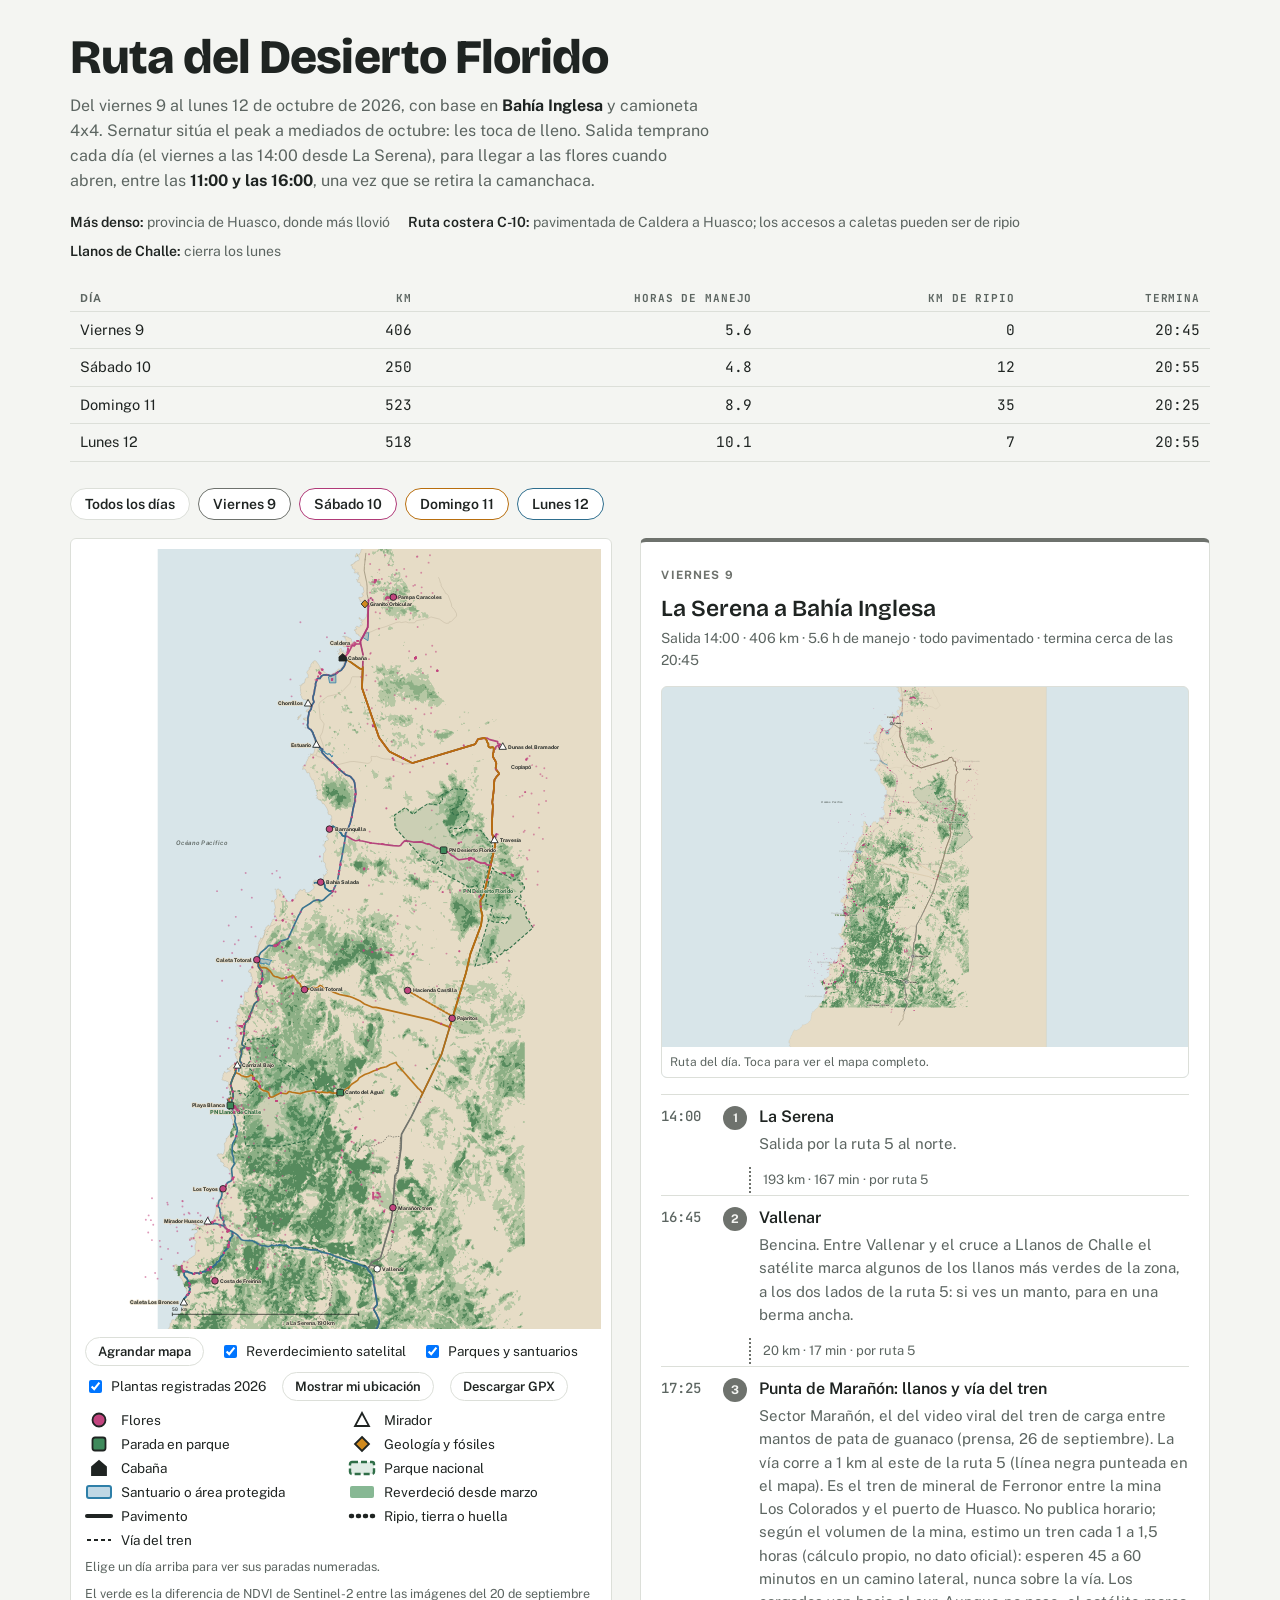
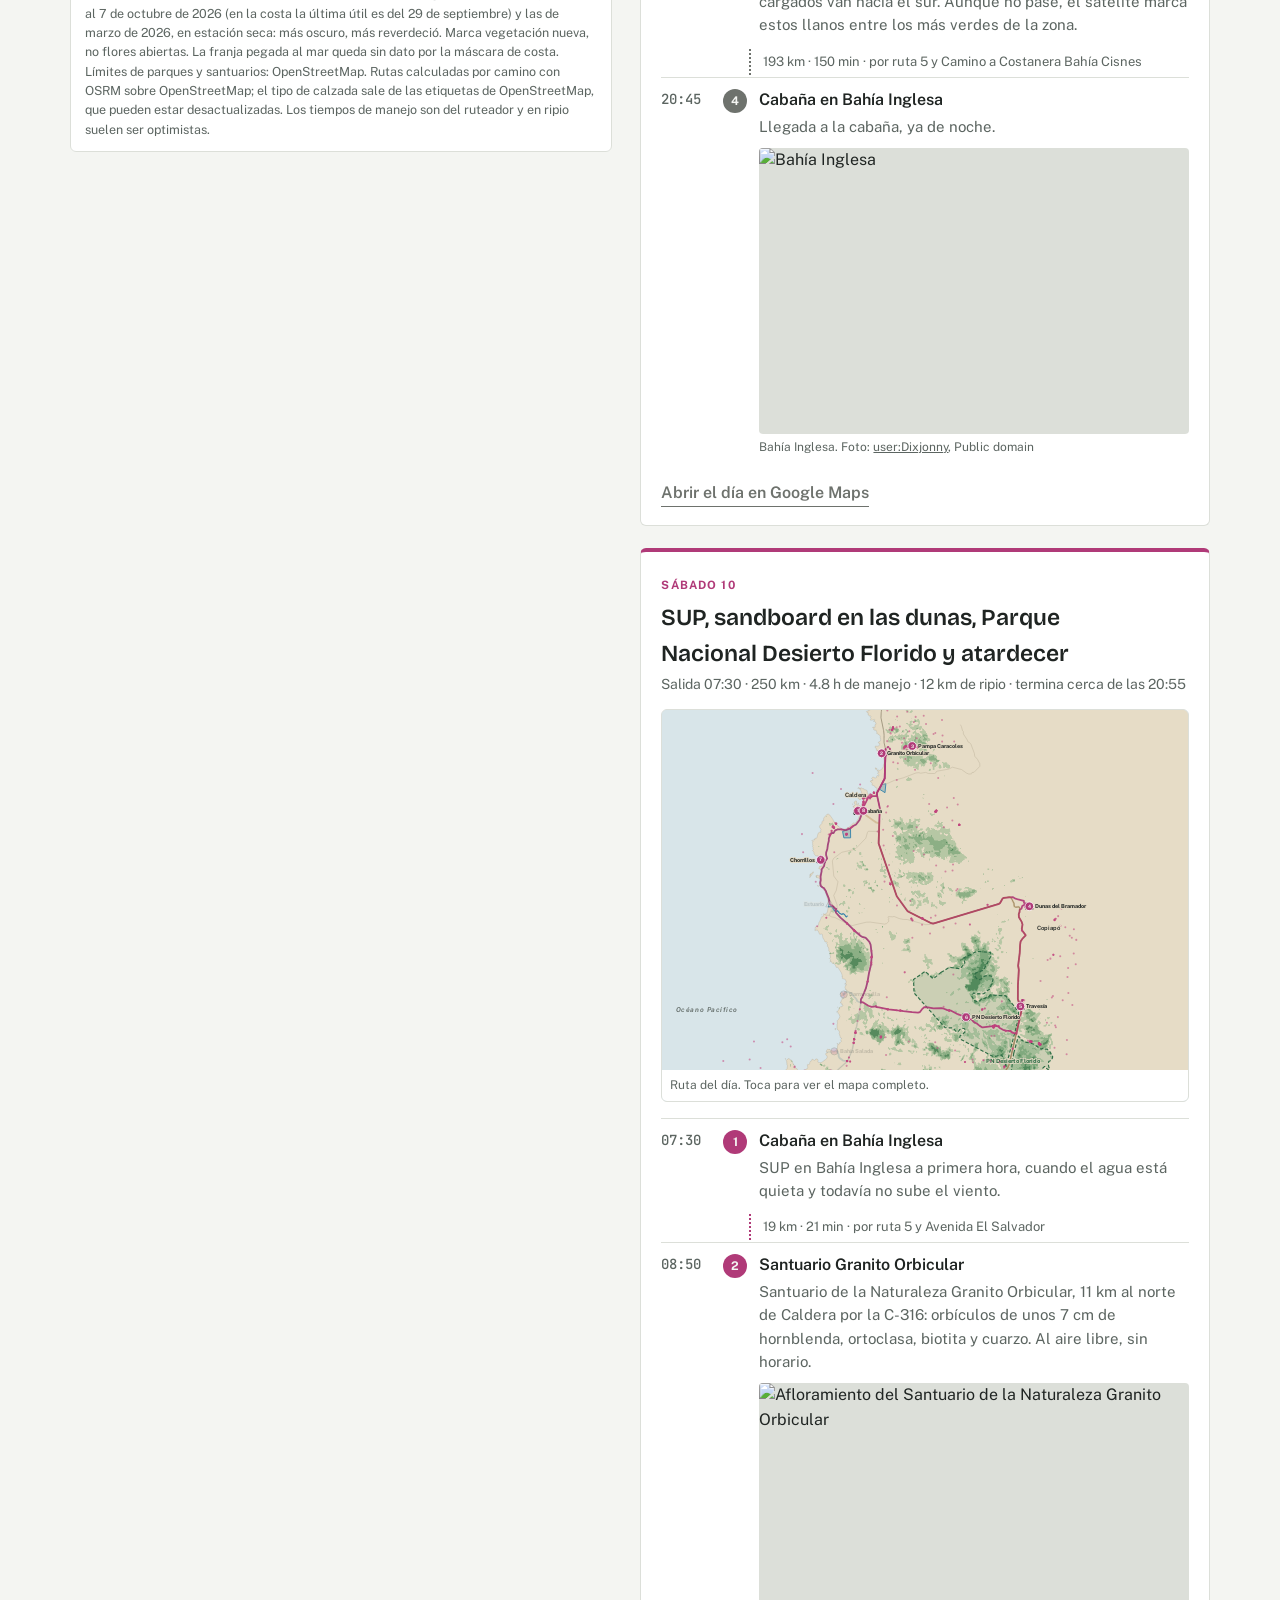
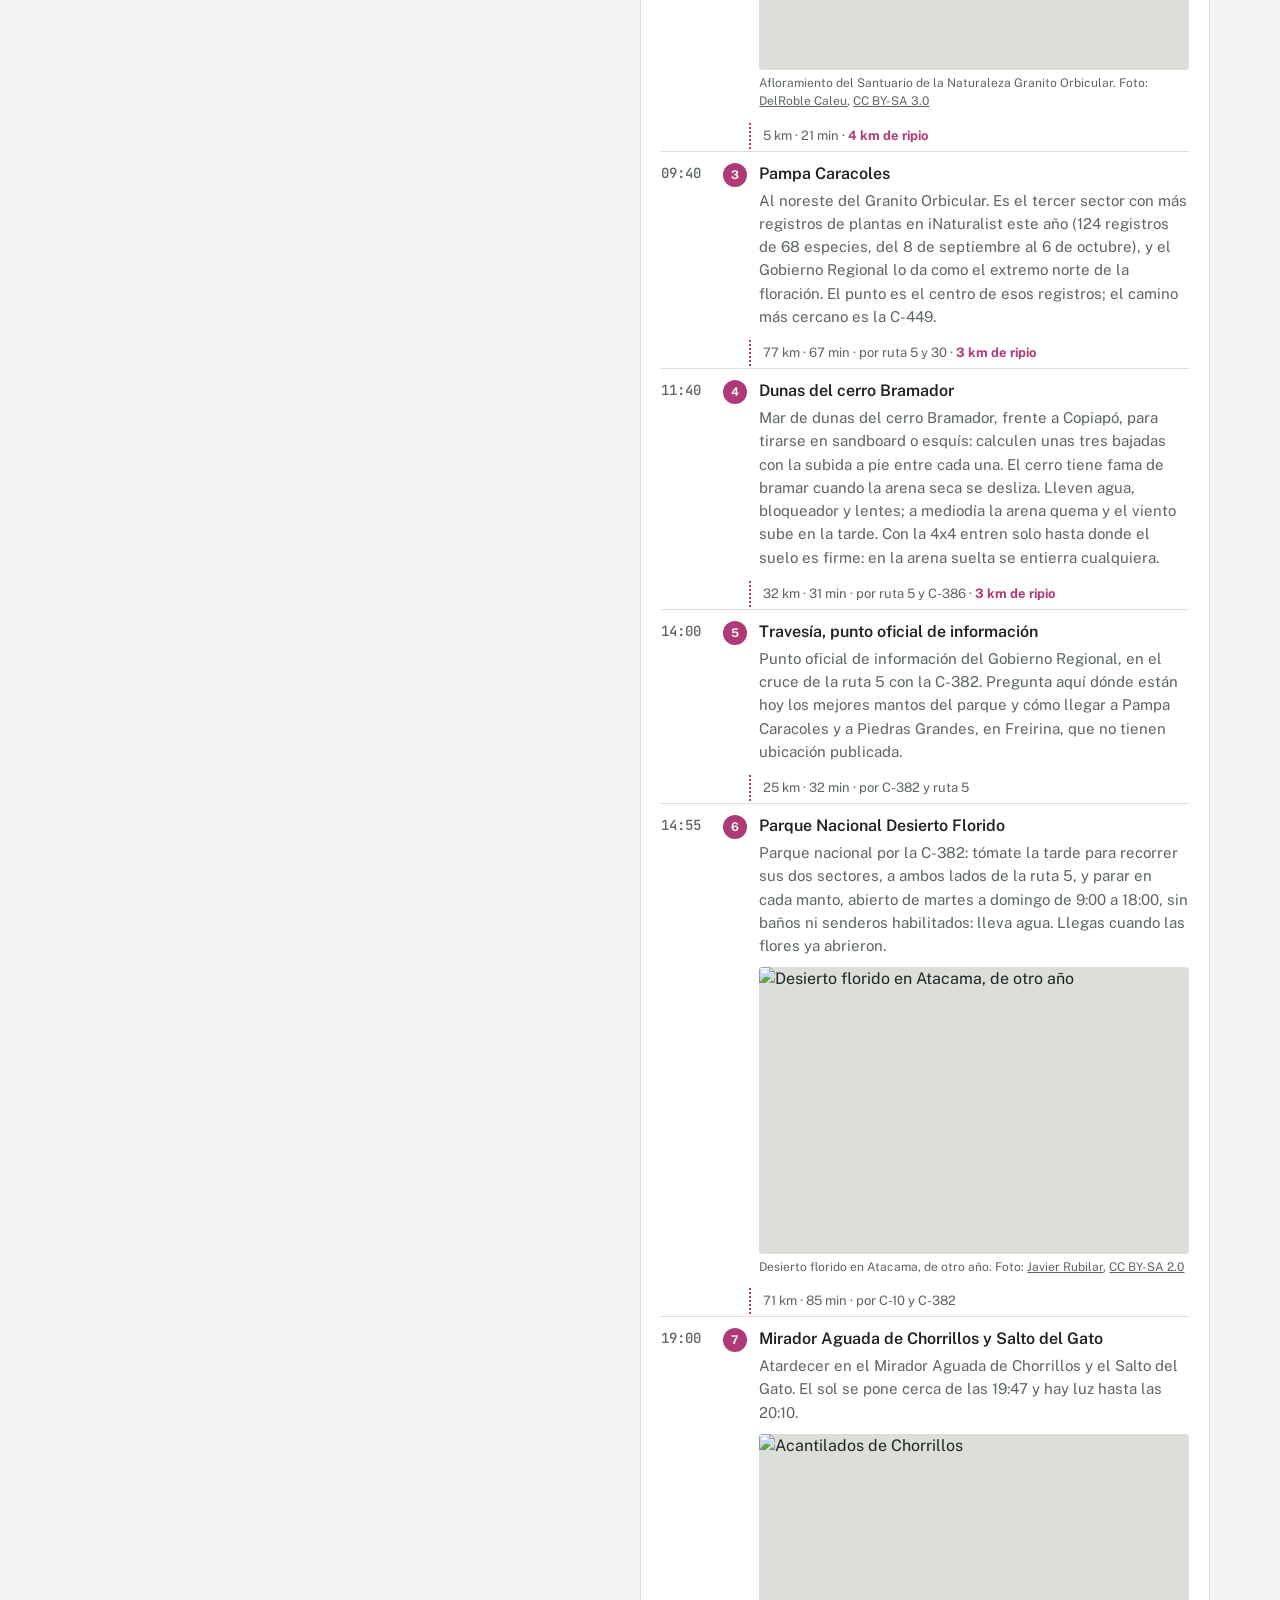
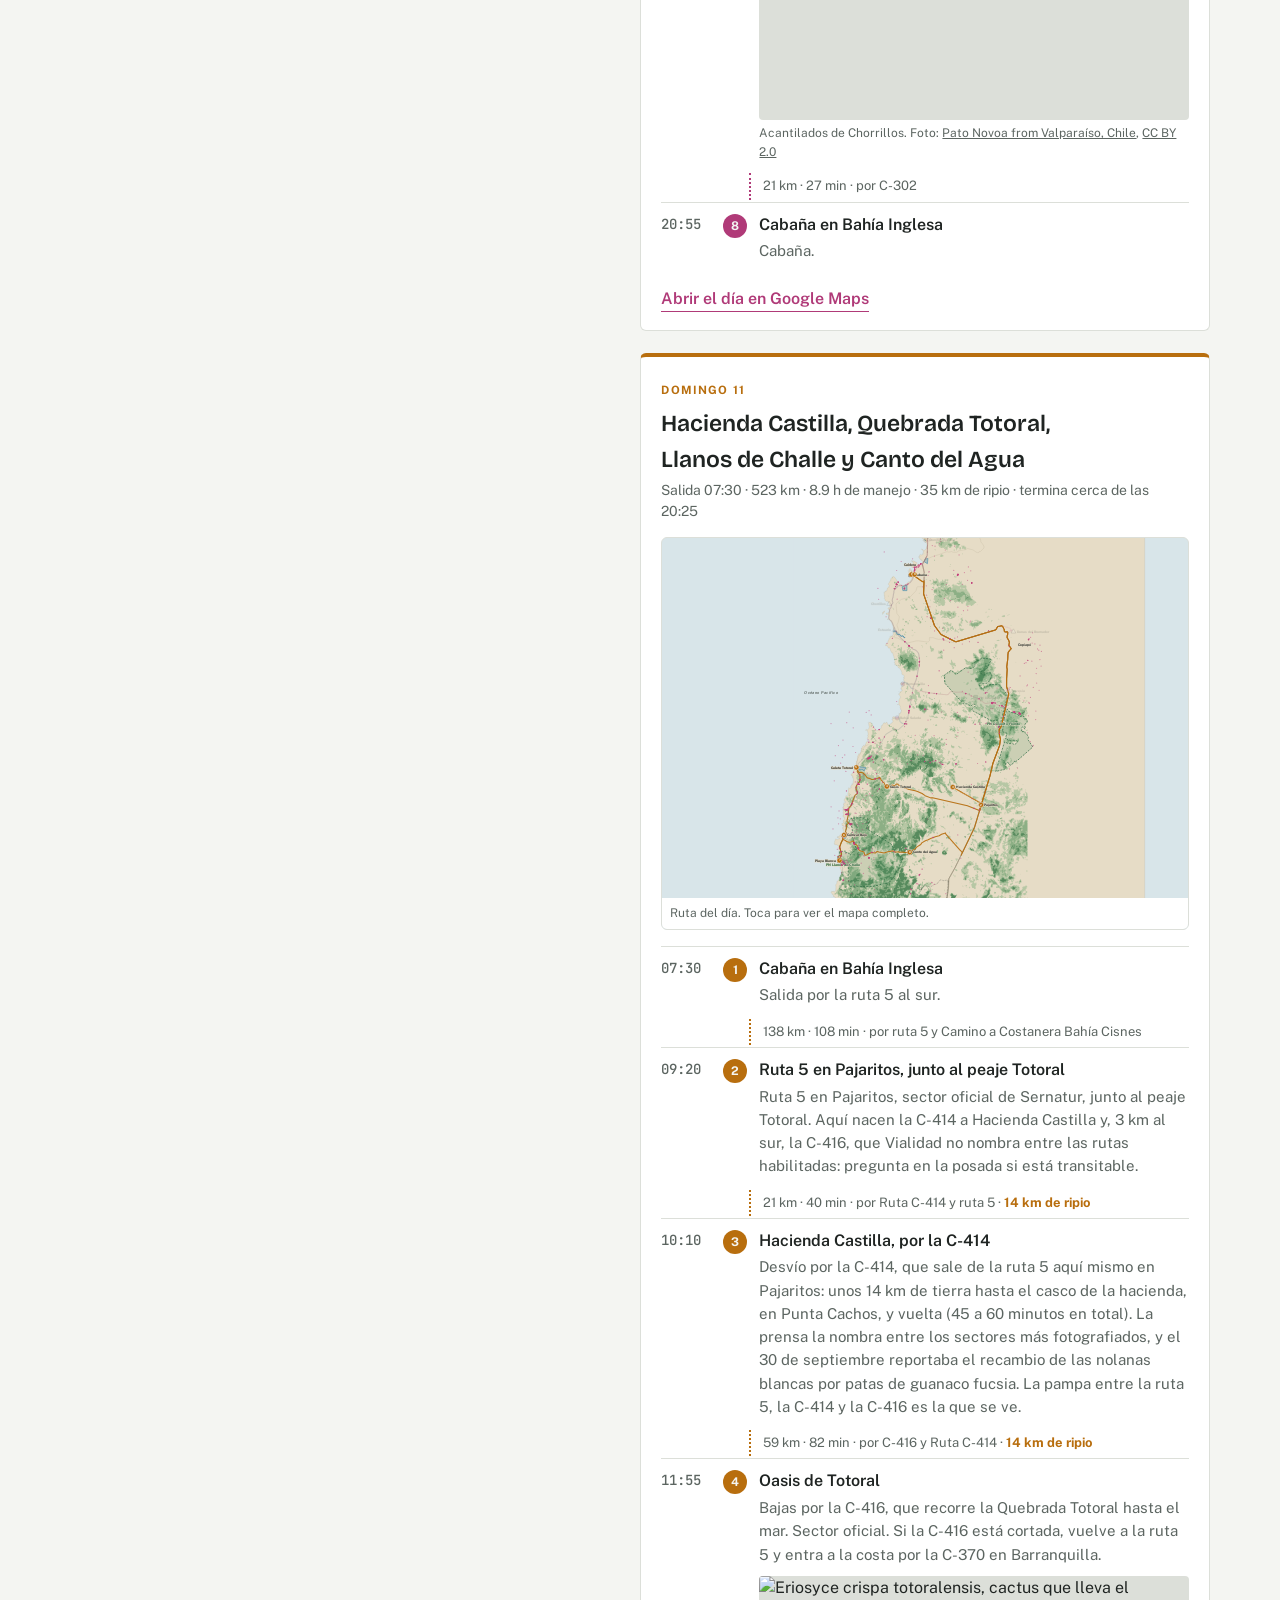
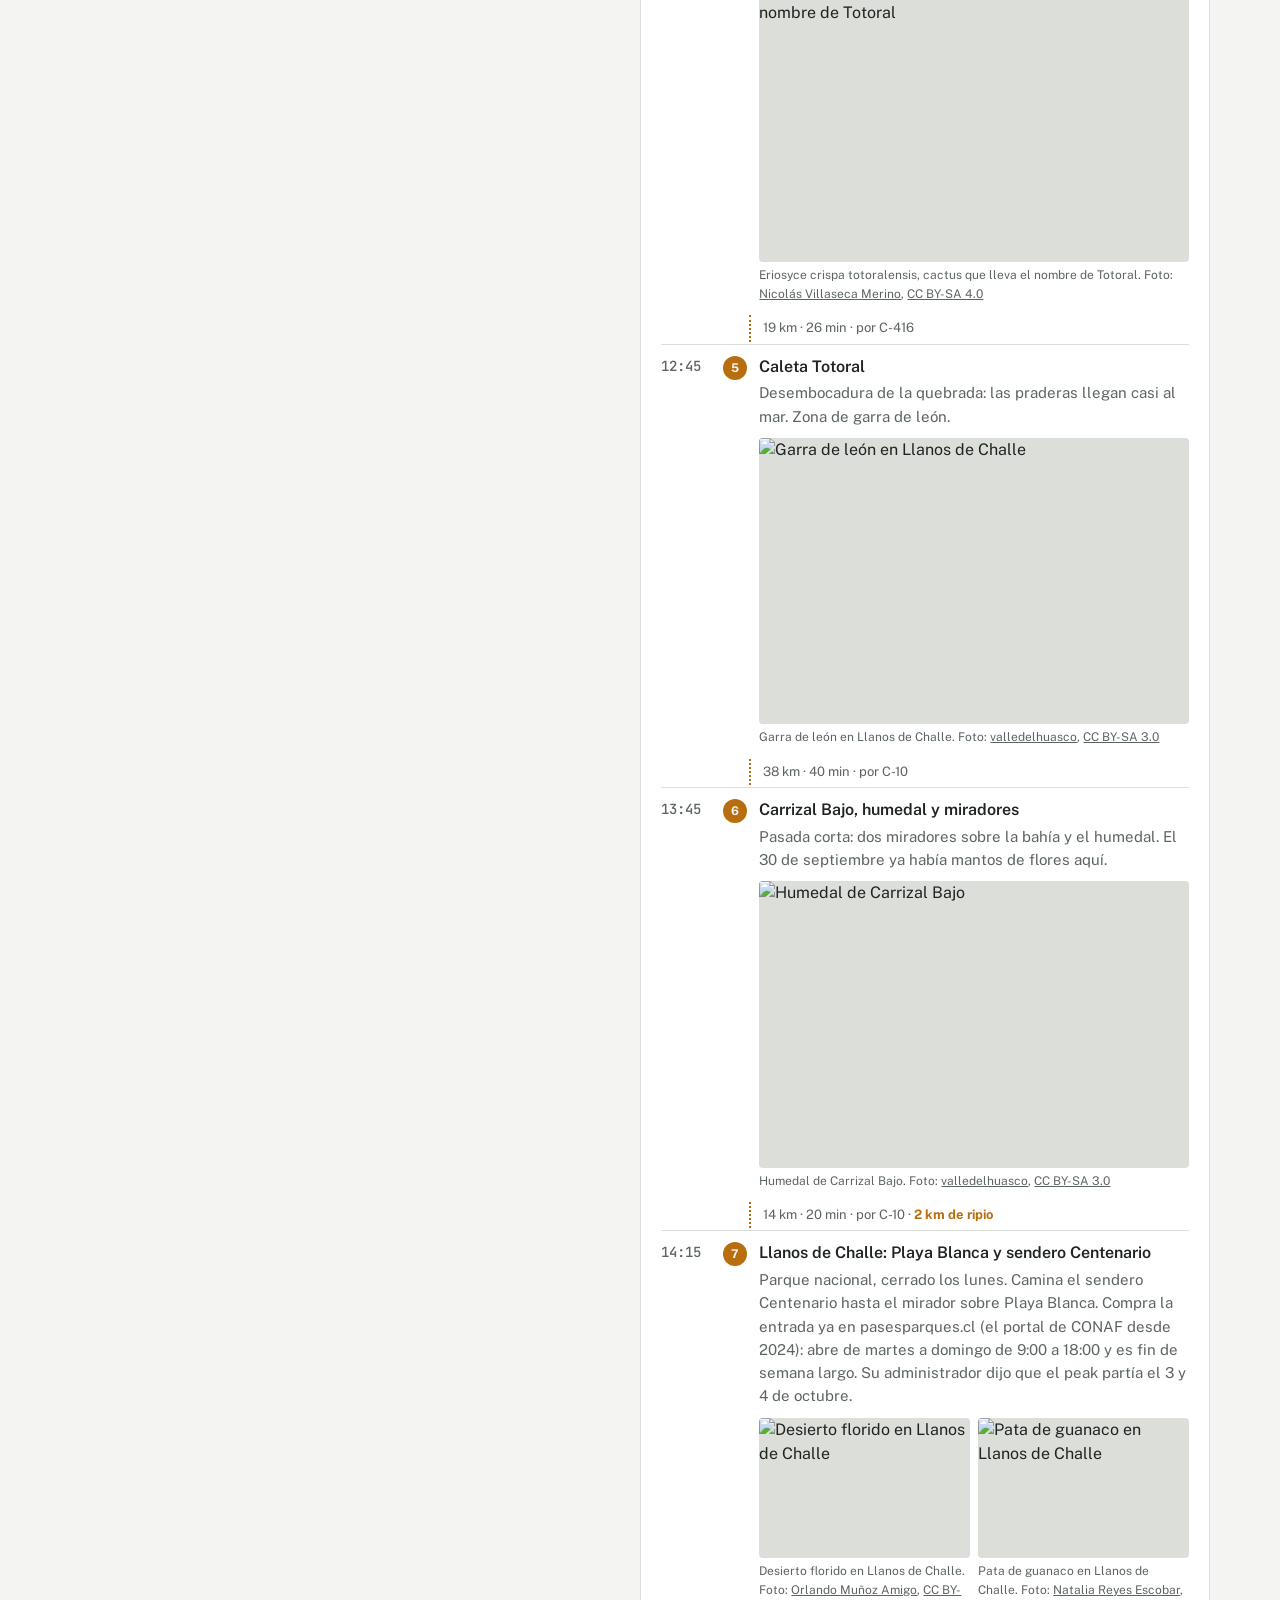
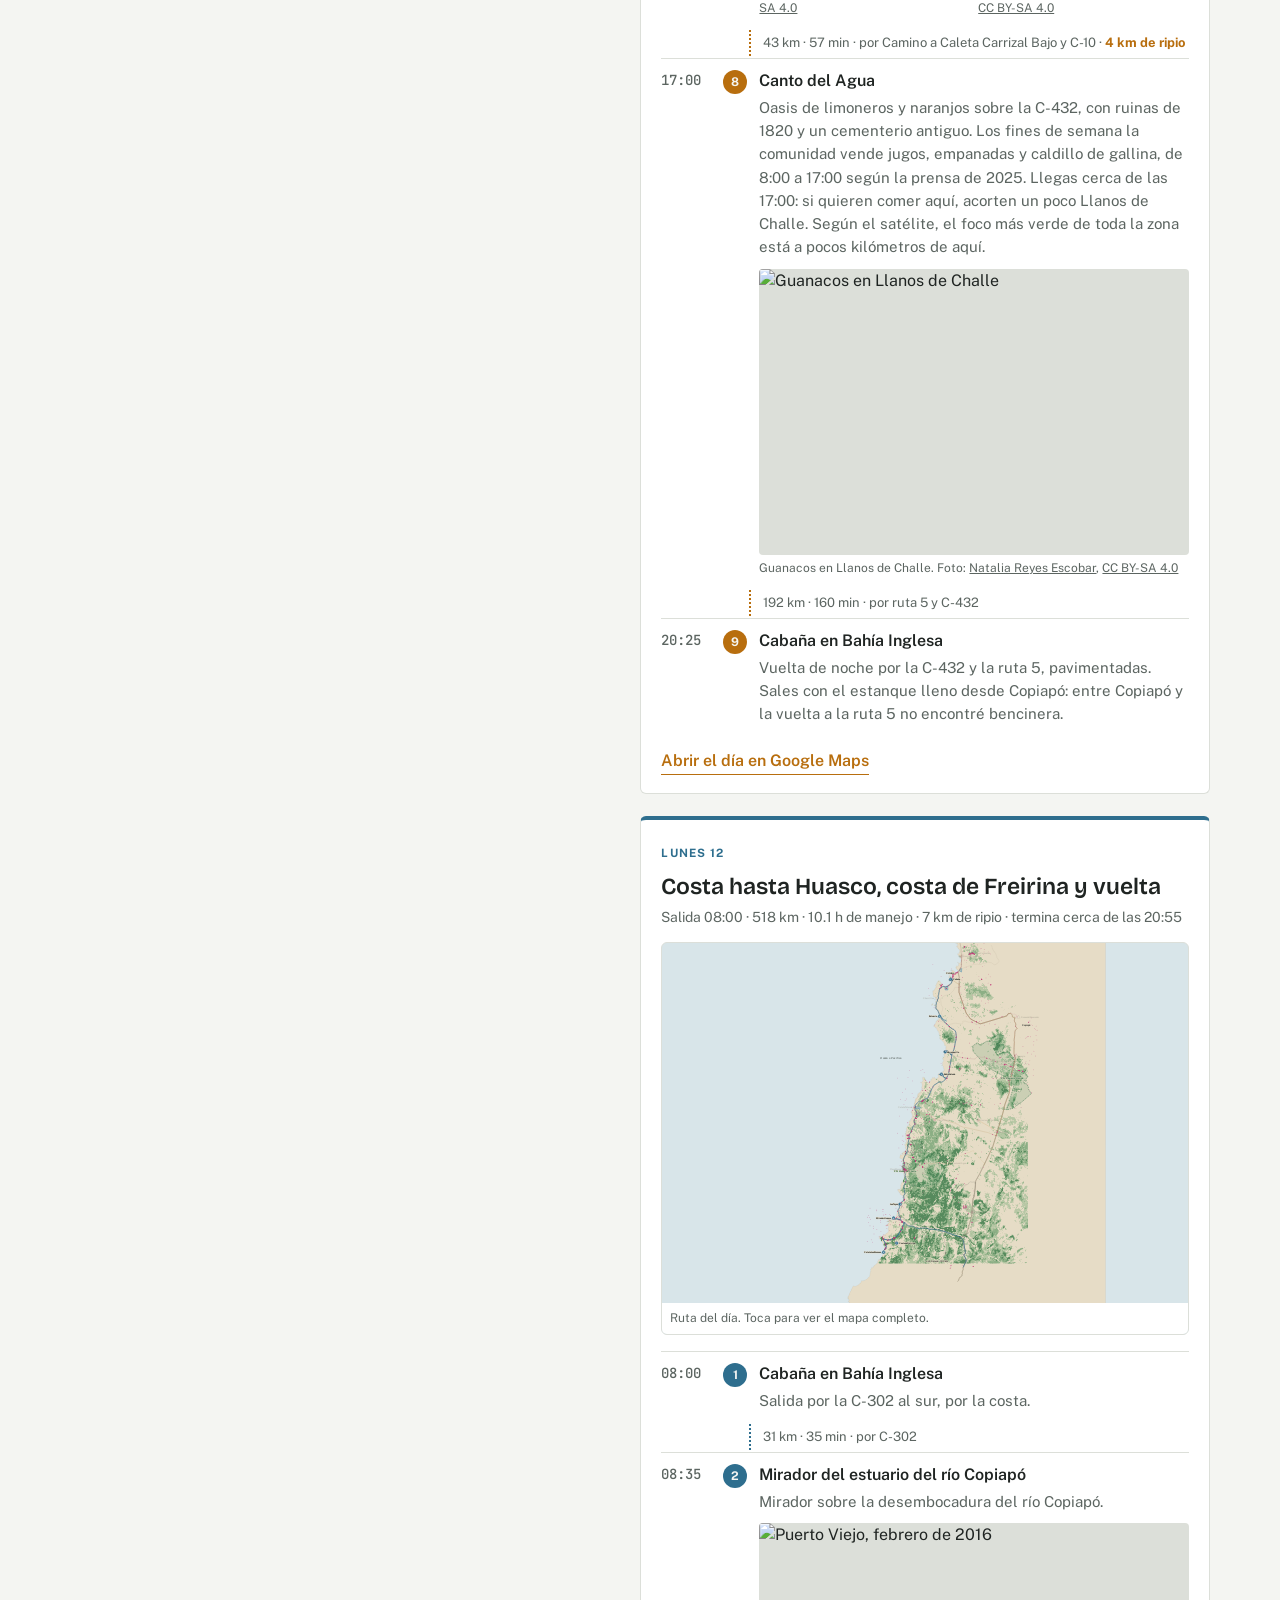
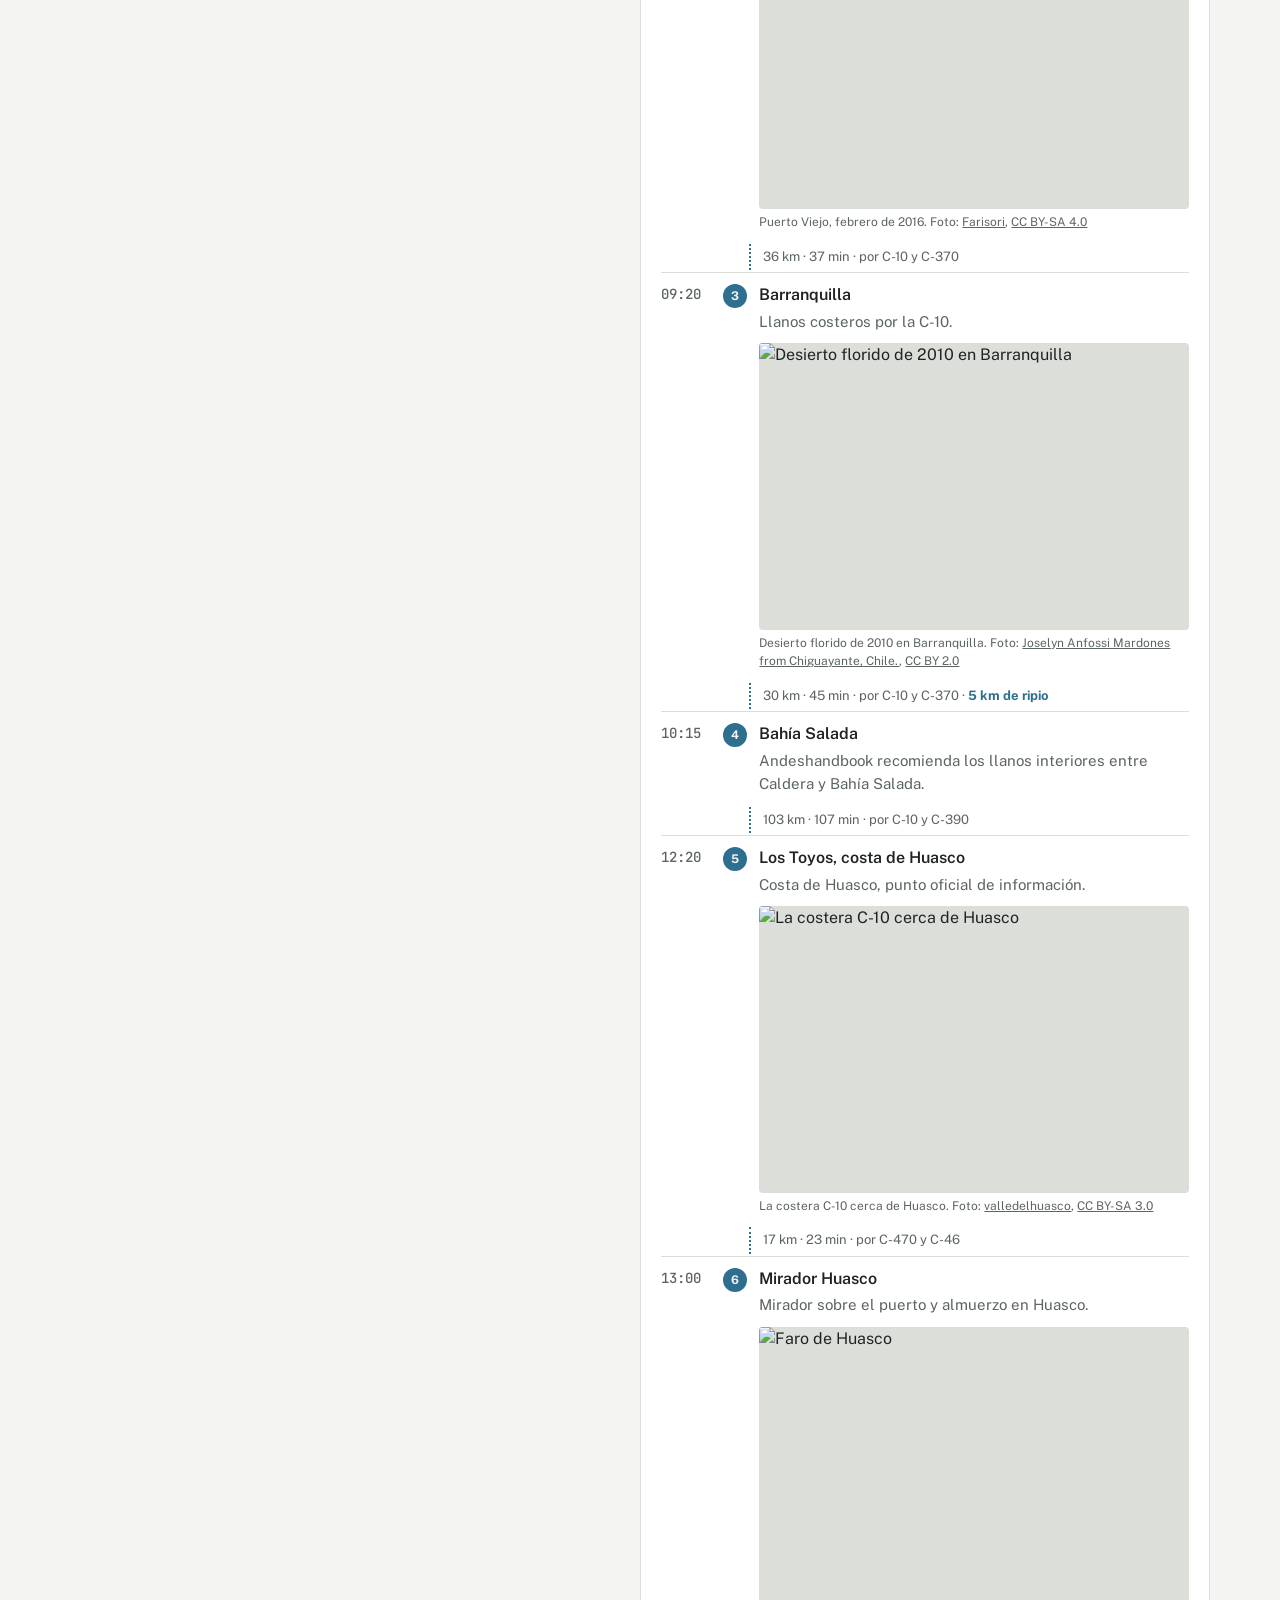
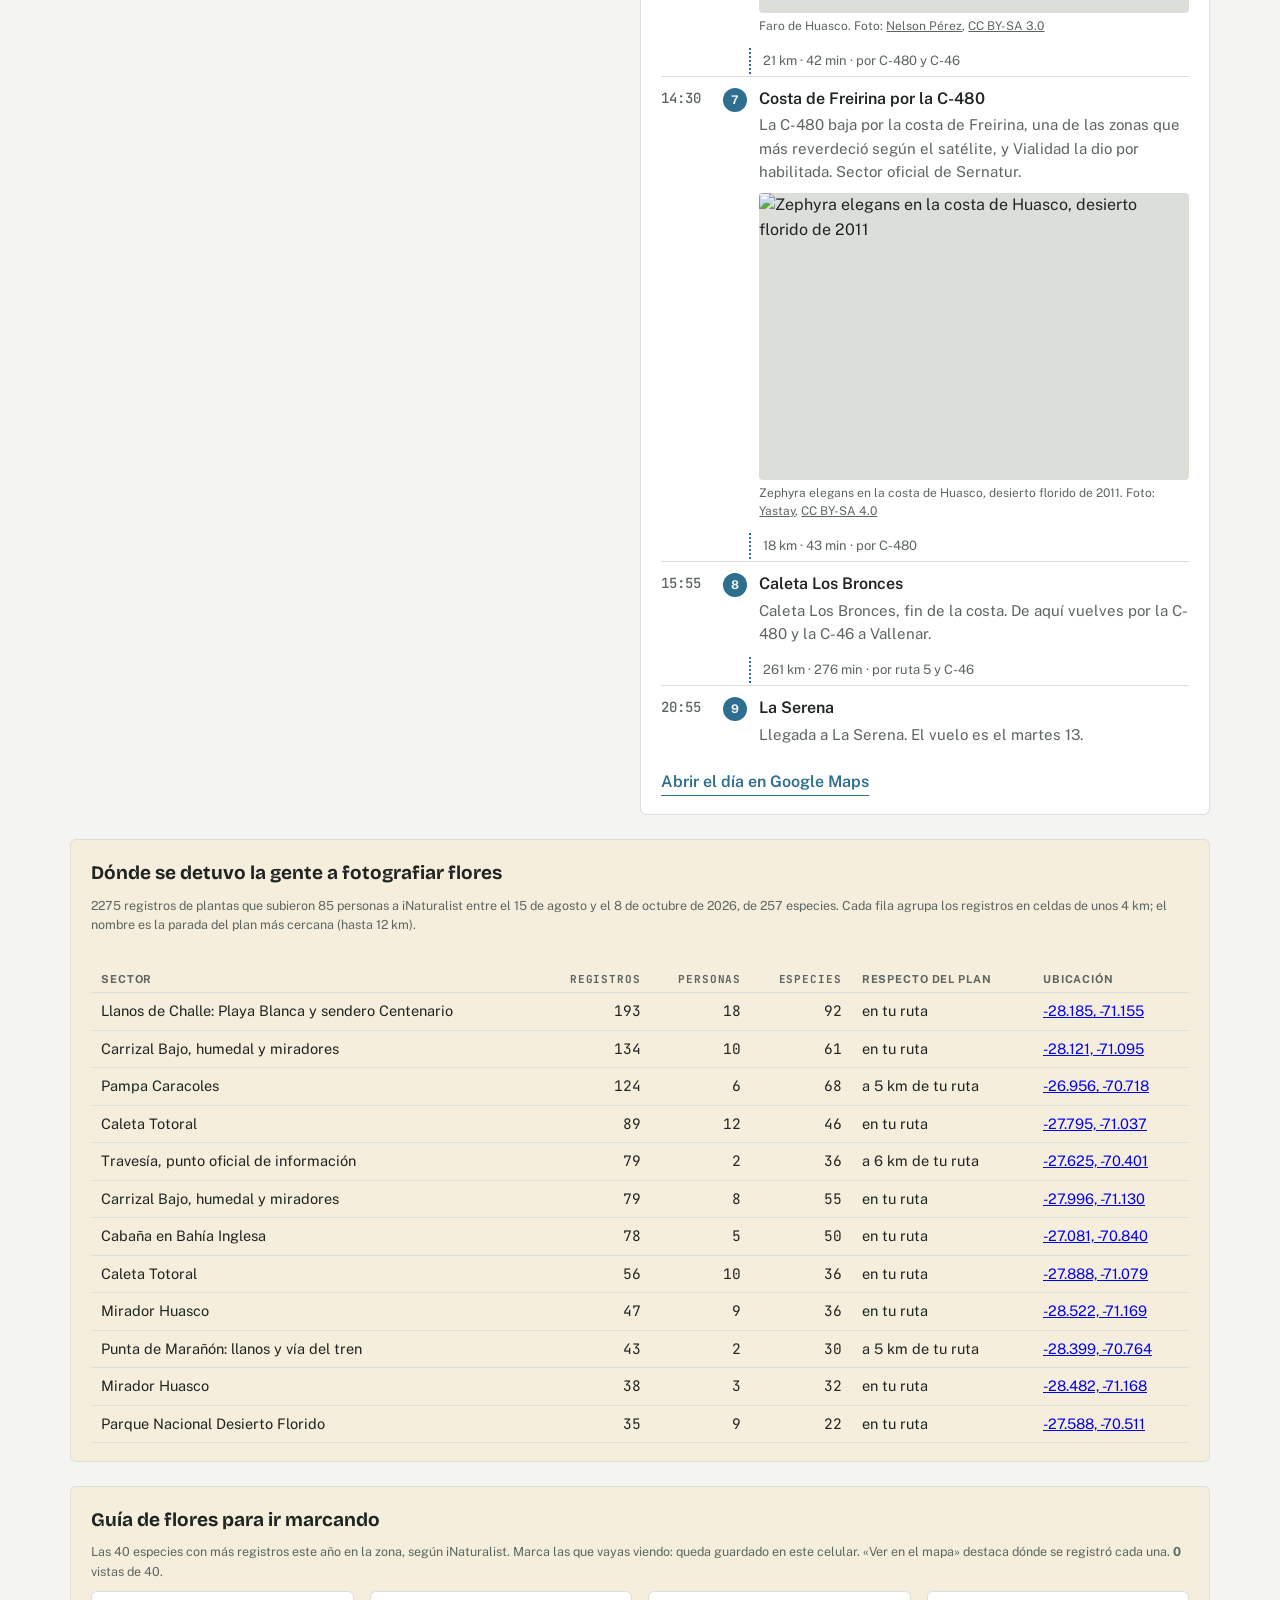
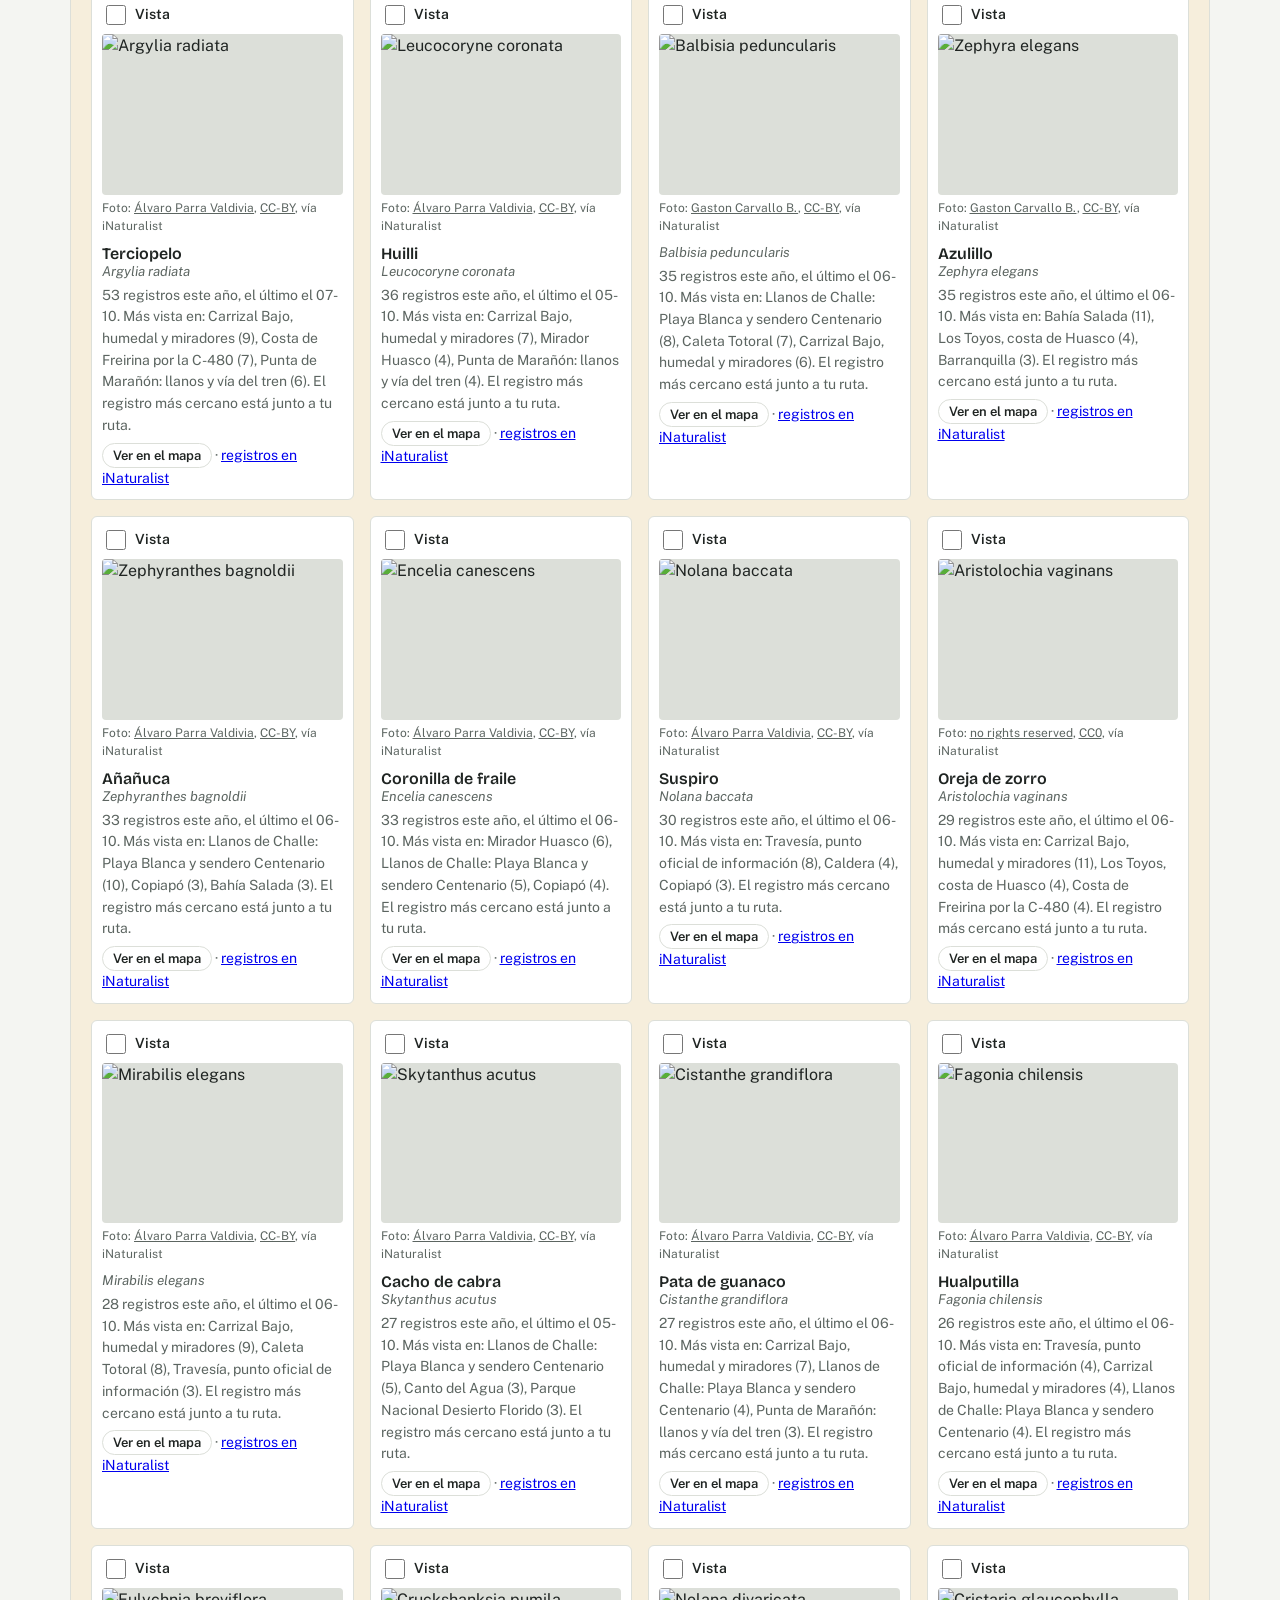
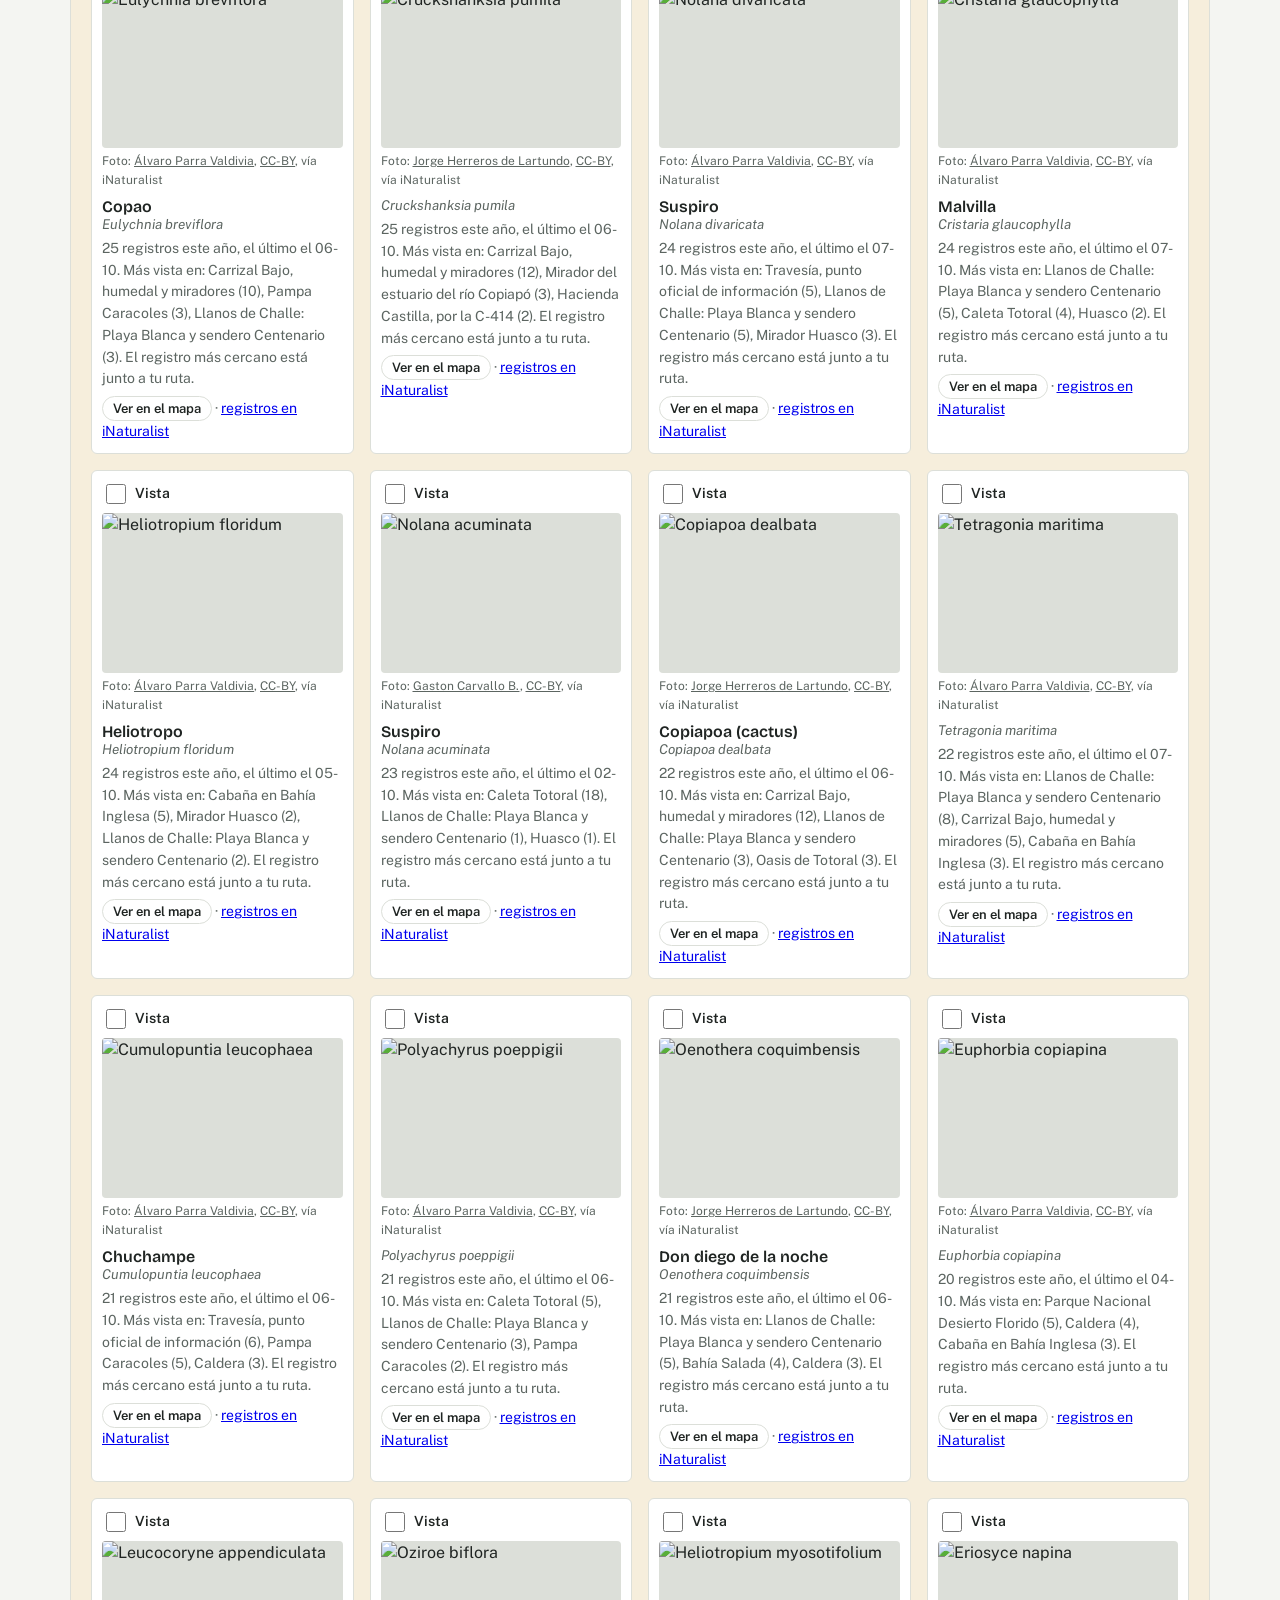
==== commit 9774eb61: "Desierto Florido 2026: datos del tren de Marañón y espera más larga Co-Authored-By: Claude Opus 5.5 " ====
--- a/desierto-florido-2026.html
+++ b/desierto-florido-2026.html
@@ -180,7 +180,7 @@
   </div>
   <div class="tw"><table class="sum">
     <thead><tr><th>Día</th><th class="n">Km</th><th class="n">Horas de manejo</th><th class="n">Km de ripio</th><th class="n">Termina</th></tr></thead>
-    <tbody><tr><td>Viernes 9</td><td class="n">406</td><td class="n">5.6</td><td class="n">0</td><td class="n">20:25</td></tr><tr><td>Sábado 10</td><td class="n">250</td><td class="n">4.8</td><td class="n">12</td><td class="n">20:55</td></tr><tr><td>Domingo 11</td><td class="n">523</td><td class="n">8.9</td><td class="n">35</td><td class="n">20:25</td></tr><tr><td>Lunes 12</td><td class="n">518</td><td class="n">10.1</td><td class="n">7</td><td class="n">20:55</td></tr></tbody>
+    <tbody><tr><td>Viernes 9</td><td class="n">406</td><td class="n">5.6</td><td class="n">0</td><td class="n">20:45</td></tr><tr><td>Sábado 10</td><td class="n">250</td><td class="n">4.8</td><td class="n">12</td><td class="n">20:55</td></tr><tr><td>Domingo 11</td><td class="n">523</td><td class="n">8.9</td><td class="n">35</td><td class="n">20:25</td></tr><tr><td>Lunes 12</td><td class="n">518</td><td class="n">10.1</td><td class="n">7</td><td class="n">20:55</td></tr></tbody>
   </table></div>
   <div class="bar" role="group" aria-label="Destacar un día en el mapa">
     <button type="button" class="all" id="btn-all">Todos los días</button>
@@ -215,7 +215,7 @@
       <figcaption>El verde es la diferencia de NDVI de Sentinel-2 entre las imágenes del 20 de septiembre al 7 de octubre de 2026 (en la costa la última útil es del 29 de septiembre) y las de marzo de 2026, en estación seca: más oscuro, más reverdeció. Marca vegetación nueva, no flores abiertas. La franja pegada al mar queda sin dato por la máscara de costa. Límites de parques y santuarios: OpenStreetMap. Rutas calculadas por camino con OSRM sobre OpenStreetMap; el tipo de calzada sale de las etiquetas de OpenStreetMap, que pueden estar desactualizadas. Los tiempos de manejo son del ruteador y en ripio suelen ser optimistas.</figcaption>
     </figure>
     <div class="days">
-      <section class="day" id="vie" style="--c:var(--d1)"><header><span class="chip">Viernes 9</span><h2>La Serena a Bahía Inglesa</h2><p class="meta">Salida 14:00 · 406 km · 5.6 h de manejo · todo pavimentado · termina cerca de las 20:25</p></header><ol><li class="st"><span class="t">14:00</span><div><b>La Serena</b><p>Salida por la ruta 5 al norte.</p></div></li><li class="leg"><span>193 km · 167 min · por ruta 5</span></li><li class="st"><span class="t">16:45</span><div><b>Vallenar</b><p>Bencina. Entre Vallenar y el cruce a Llanos de Challe el satélite marca algunos de los llanos más verdes de la zona, a los dos lados de la ruta 5: si ves un manto, para en una berma ancha.</p></div></li><li class="leg"><span>20 km · 17 min · por ruta 5</span></li><li class="st"><span class="t">17:25</span><div><b>Punta de Marañón: llanos y vía del tren</b><p>Sector Marañón, el del video viral del tren de carga entre mantos de pata de guanaco (prensa, 26 de septiembre). La vía corre a 1 km al este de la ruta 5 (línea negra punteada en el mapa). El tren no tiene horario: si quieren intentarlo, esperen unos 20 a 30 minutos en un camino lateral, nunca sobre la vía. Aunque no pase, el satélite marca estos llanos entre los más verdes de la zona.</p></div></li><li class="leg"><span>193 km · 150 min · por ruta 5 y Camino a Costanera Bahía Cisnes</span></li><li class="st"><span class="t">20:25</span><div><b>Cabaña en Bahía Inglesa</b><p>Llegada a la cabaña, ya de noche.</p><div class="phs"><figure class="ph"><img src="https://thumb.wikimedia.org/wikipedia/commons/thumb/7/7e/Bahia_Inglesa.JPG/960px-Bahia_Inglesa.JPG?utm_source=commons.wikimedia.org&utm_campaign=imageinfo&utm_content=thumbnail" alt="Bahía Inglesa" loading="lazy"><figcaption>Bahía Inglesa. Foto: <a href="https://commons.wikimedia.org/wiki/File:Bahia_Inglesa.JPG" target="_blank" rel="noopener">user:Dixjonny</a>, Public domain</figcaption></figure></div></div></li></ol><a class="gm" href="https://www.google.com/maps/dir/-29.904,-71.252/-28.575,-70.762/-28.4276,-70.7192/-27.102,-70.856" target="_blank" rel="noopener">Abrir el día en Google Maps</a></section>
+      <section class="day" id="vie" style="--c:var(--d1)"><header><span class="chip">Viernes 9</span><h2>La Serena a Bahía Inglesa</h2><p class="meta">Salida 14:00 · 406 km · 5.6 h de manejo · todo pavimentado · termina cerca de las 20:45</p></header><ol><li class="st"><span class="t">14:00</span><div><b>La Serena</b><p>Salida por la ruta 5 al norte.</p></div></li><li class="leg"><span>193 km · 167 min · por ruta 5</span></li><li class="st"><span class="t">16:45</span><div><b>Vallenar</b><p>Bencina. Entre Vallenar y el cruce a Llanos de Challe el satélite marca algunos de los llanos más verdes de la zona, a los dos lados de la ruta 5: si ves un manto, para en una berma ancha.</p></div></li><li class="leg"><span>20 km · 17 min · por ruta 5</span></li><li class="st"><span class="t">17:25</span><div><b>Punta de Marañón: llanos y vía del tren</b><p>Sector Marañón, el del video viral del tren de carga entre mantos de pata de guanaco (prensa, 26 de septiembre). La vía corre a 1 km al este de la ruta 5 (línea negra punteada en el mapa). Es el tren de mineral de Ferronor entre la mina Los Colorados y el puerto de Huasco. No publica horario; según el volumen de la mina, estimo un tren cada 1 a 1,5 horas (cálculo propio, no dato oficial): esperen 45 a 60 minutos en un camino lateral, nunca sobre la vía. Los cargados van hacia el sur. Aunque no pase, el satélite marca estos llanos entre los más verdes de la zona.</p></div></li><li class="leg"><span>193 km · 150 min · por ruta 5 y Camino a Costanera Bahía Cisnes</span></li><li class="st"><span class="t">20:45</span><div><b>Cabaña en Bahía Inglesa</b><p>Llegada a la cabaña, ya de noche.</p><div class="phs"><figure class="ph"><img src="https://thumb.wikimedia.org/wikipedia/commons/thumb/7/7e/Bahia_Inglesa.JPG/960px-Bahia_Inglesa.JPG?utm_source=commons.wikimedia.org&utm_campaign=imageinfo&utm_content=thumbnail" alt="Bahía Inglesa" loading="lazy"><figcaption>Bahía Inglesa. Foto: <a href="https://commons.wikimedia.org/wiki/File:Bahia_Inglesa.JPG" target="_blank" rel="noopener">user:Dixjonny</a>, Public domain</figcaption></figure></div></div></li></ol><a class="gm" href="https://www.google.com/maps/dir/-29.904,-71.252/-28.575,-70.762/-28.4276,-70.7192/-27.102,-70.856" target="_blank" rel="noopener">Abrir el día en Google Maps</a></section>
 <section class="day" id="sab" style="--c:var(--d2)"><header><span class="chip">Sábado 10</span><h2>SUP, sandboard en las dunas, Parque Nacional Desierto Florido y atardecer</h2><p class="meta">Salida 07:30 · 250 km · 4.8 h de manejo · 12 km de ripio · termina cerca de las 20:55</p></header><ol><li class="st"><span class="t">07:30</span><div><b>Cabaña en Bahía Inglesa</b><p>SUP en Bahía Inglesa a primera hora, cuando el agua está quieta y todavía no sube el viento.</p></div></li><li class="leg"><span>19 km · 21 min · por ruta 5 y Avenida El Salvador</span></li><li class="st"><span class="t">08:50</span><div><b>Santuario Granito Orbicular</b><p>Santuario de la Naturaleza Granito Orbicular, 11 km al norte de Caldera por la C-316: orbículos de unos 7 cm de hornblenda, ortoclasa, biotita y cuarzo. Al aire libre, sin horario.</p><div class="phs"><figure class="ph"><img src="https://thumb.wikimedia.org/wikipedia/commons/thumb/3/3d/Granito_Orbicular.jpg/960px-Granito_Orbicular.jpg?utm_source=commons.wikimedia.org&utm_campaign=imageinfo&utm_content=thumbnail" alt="Afloramiento del Santuario de la Naturaleza Granito Orbicular" loading="lazy"><figcaption>Afloramiento del Santuario de la Naturaleza Granito Orbicular. Foto: <a href="https://commons.wikimedia.org/wiki/File:Granito_Orbicular.jpg" target="_blank" rel="noopener">DelRoble Caleu</a>, <a href="https://creativecommons.org/licenses/by-sa/3.0/" target="_blank" rel="noopener">CC BY-SA 3.0</a></figcaption></figure></div></div></li><li class="leg"><span>5 km · 21 min · <b class="rp">4 km de ripio</b></span></li><li class="st"><span class="t">09:40</span><div><b>Pampa Caracoles</b><p>Al noreste del Granito Orbicular. Es el tercer sector con más registros de plantas en iNaturalist este año (124 registros de 68 especies, del 8 de septiembre al 6 de octubre), y el Gobierno Regional lo da como el extremo norte de la floración. El punto es el centro de esos registros; el camino más cercano es la C-449.</p></div></li><li class="leg"><span>77 km · 67 min · por ruta 5 y 30 · <b class="rp">3 km de ripio</b></span></li><li class="st"><span class="t">11:40</span><div><b>Dunas del cerro Bramador</b><p>Mar de dunas del cerro Bramador, frente a Copiapó, para tirarse en sandboard o esquís: calculen unas tres bajadas con la subida a pie entre cada una. El cerro tiene fama de bramar cuando la arena seca se desliza. Lleven agua, bloqueador y lentes; a mediodía la arena quema y el viento sube en la tarde. Con la 4x4 entren solo hasta donde el suelo es firme: en la arena suelta se entierra cualquiera.</p></div></li><li class="leg"><span>32 km · 31 min · por ruta 5 y C-386 · <b class="rp">3 km de ripio</b></span></li><li class="st"><span class="t">14:00</span><div><b>Travesía, punto oficial de información</b><p>Punto oficial de información del Gobierno Regional, en el cruce de la ruta 5 con la C-382. Pregunta aquí dónde están hoy los mejores mantos del parque y cómo llegar a Pampa Caracoles y a Piedras Grandes, en Freirina, que no tienen ubicación publicada.</p></div></li><li class="leg"><span>25 km · 32 min · por C-382 y ruta 5</span></li><li class="st"><span class="t">14:55</span><div><b>Parque Nacional Desierto Florido</b><p>Parque nacional por la C-382: tómate la tarde para recorrer sus dos sectores, a ambos lados de la ruta 5, y parar en cada manto, abierto de martes a domingo de 9:00 a 18:00, sin baños ni senderos habilitados: lleva agua. Llegas cuando las flores ya abrieron.</p><div class="phs"><figure class="ph"><img src="https://thumb.wikimedia.org/wikipedia/commons/thumb/3/30/Desierto_florido.jpg/960px-Desierto_florido.jpg?utm_source=commons.wikimedia.org&utm_campaign=imageinfo&utm_content=thumbnail" alt="Desierto florido en Atacama, de otro año" loading="lazy"><figcaption>Desierto florido en Atacama, de otro año. Foto: <a href="https://commons.wikimedia.org/wiki/File:Desierto_florido.jpg" target="_blank" rel="noopener">Javier Rubilar</a>, <a href="https://creativecommons.org/licenses/by-sa/2.0/" target="_blank" rel="noopener">CC BY-SA 2.0</a></figcaption></figure></div></div></li><li class="leg"><span>71 km · 85 min · por C-10 y C-382</span></li><li class="st"><span class="t">19:00</span><div><b>Mirador Aguada de Chorrillos y Salto del Gato</b><p>Atardecer en el Mirador Aguada de Chorrillos y el Salto del Gato. El sol se pone cerca de las 19:47 y hay luz hasta las 20:10.</p><div class="phs"><figure class="ph"><img src="https://thumb.wikimedia.org/wikipedia/commons/thumb/d/df/Valeriana_integrifolia_Phil._-_Flickr_-_Pato_Novoa.jpg/960px-Valeriana_integrifolia_Phil._-_Flickr_-_Pato_Novoa.jpg?utm_source=commons.wikimedia.org&utm_campaign=imageinfo&utm_content=thumbnail" alt="Acantilados de Chorrillos" loading="lazy"><figcaption>Acantilados de Chorrillos. Foto: <a href="https://commons.wikimedia.org/wiki/File:Valeriana_integrifolia_Phil._-_Flickr_-_Pato_Novoa.jpg" target="_blank" rel="noopener">Pato Novoa from Valparaíso, Chile</a>, <a href="https://creativecommons.org/licenses/by/2.0/" target="_blank" rel="noopener">CC BY 2.0</a></figcaption></figure></div></div></li><li class="leg"><span>21 km · 27 min · por C-302</span></li><li class="st"><span class="t">20:55</span><div><b>Cabaña en Bahía Inglesa</b><p>Cabaña.</p></div></li></ol><a class="gm" href="https://www.google.com/maps/dir/-27.102,-70.856/-26.9724,-70.7956/-26.956,-70.718/-27.3167,-70.42/-27.5418,-70.4426/-27.566,-70.581/-27.2123,-70.9504/-27.102,-70.856" target="_blank" rel="noopener">Abrir el día en Google Maps</a></section>
 <section class="day" id="dom" style="--c:var(--d3)"><header><span class="chip">Domingo 11</span><h2>Hacienda Castilla, Quebrada Totoral, Llanos de Challe y Canto del Agua</h2><p class="meta">Salida 07:30 · 523 km · 8.9 h de manejo · 35 km de ripio · termina cerca de las 20:25</p></header><ol><li class="st"><span class="t">07:30</span><div><b>Cabaña en Bahía Inglesa</b><p>Salida por la ruta 5 al sur.</p></div></li><li class="leg"><span>138 km · 108 min · por ruta 5 y Camino a Costanera Bahía Cisnes</span></li><li class="st"><span class="t">09:20</span><div><b>Ruta 5 en Pajaritos, junto al peaje Totoral</b><p>Ruta 5 en Pajaritos, sector oficial de Sernatur, junto al peaje Totoral. Aquí nacen la C-414 a Hacienda Castilla y, 3 km al sur, la C-416, que Vialidad no nombra entre las rutas habilitadas: pregunta en la posada si está transitable.</p></div></li><li class="leg"><span>21 km · 40 min · por Ruta C-414 y ruta 5 · <b class="rp">14 km de ripio</b></span></li><li class="st"><span class="t">10:10</span><div><b>Hacienda Castilla, por la C-414</b><p>Desvío por la C-414, que sale de la ruta 5 aquí mismo en Pajaritos: unos 14 km de tierra hasta el casco de la hacienda, en Punta Cachos, y vuelta (45 a 60 minutos en total). La prensa la nombra entre los sectores más fotografiados, y el 30 de septiembre reportaba el recambio de las nolanas blancas por patas de guanaco fucsia. La pampa entre la ruta 5, la C-414 y la C-416 es la que se ve.</p></div></li><li class="leg"><span>59 km · 82 min · por C-416 y Ruta C-414 · <b class="rp">14 km de ripio</b></span></li><li class="st"><span class="t">11:55</span><div><b>Oasis de Totoral</b><p>Bajas por la C-416, que recorre la Quebrada Totoral hasta el mar. Sector oficial. Si la C-416 está cortada, vuelve a la ruta 5 y entra a la costa por la C-370 en Barranquilla.</p><div class="phs"><figure class="ph"><img src="https://thumb.wikimedia.org/wikipedia/commons/thumb/0/08/Eriosyce_crispa_totoralensis.jpg/960px-Eriosyce_crispa_totoralensis.jpg?utm_source=commons.wikimedia.org&utm_campaign=imageinfo&utm_content=thumbnail" alt="Eriosyce crispa totoralensis, cactus que lleva el nombre de Totoral" loading="lazy"><figcaption>Eriosyce crispa totoralensis, cactus que lleva el nombre de Totoral. Foto: <a href="https://commons.wikimedia.org/wiki/File:Eriosyce_crispa_totoralensis.jpg" target="_blank" rel="noopener">Nicolás Villaseca Merino</a>, <a href="https://creativecommons.org/licenses/by-sa/4.0/" target="_blank" rel="noopener">CC BY-SA 4.0</a></figcaption></figure></div></div></li><li class="leg"><span>19 km · 26 min · por C-416</span></li><li class="st"><span class="t">12:45</span><div><b>Caleta Totoral</b><p>Desembocadura de la quebrada: las praderas llegan casi al mar. Zona de garra de león.</p><div class="phs"><figure class="ph"><img src="https://thumb.wikimedia.org/wikipedia/commons/thumb/6/61/GARRA_DE_LE%C3%93N%2C_PARQUE_NACIONAL_LLANOS_DE_CHALLE_-_panoramio.jpg/960px-GARRA_DE_LE%C3%93N%2C_PARQUE_NACIONAL_LLANOS_DE_CHALLE_-_panoramio.jpg?utm_source=commons.wikimedia.org&utm_campaign=imageinfo&utm_content=thumbnail" alt="Garra de león en Llanos de Challe" loading="lazy"><figcaption>Garra de león en Llanos de Challe. Foto: <a href="https://commons.wikimedia.org/wiki/File:GARRA_DE_LE%C3%93N,_PARQUE_NACIONAL_LLANOS_DE_CHALLE_-_panoramio.jpg" target="_blank" rel="noopener">valledelhuasco</a>, <a href="https://creativecommons.org/licenses/by-sa/3.0/" target="_blank" rel="noopener">CC BY-SA 3.0</a></figcaption></figure></div></div></li><li class="leg"><span>38 km · 40 min · por C-10</span></li><li class="st"><span class="t">13:45</span><div><b>Carrizal Bajo, humedal y miradores</b><p>Pasada corta: dos miradores sobre la bahía y el humedal. El 30 de septiembre ya había mantos de flores aquí.</p><div class="phs"><figure class="ph"><img src="https://thumb.wikimedia.org/wikipedia/commons/thumb/7/73/CARRIZAL_BAJO_-_HUMEDAL_-_panoramio.jpg/960px-CARRIZAL_BAJO_-_HUMEDAL_-_panoramio.jpg?utm_source=commons.wikimedia.org&utm_campaign=imageinfo&utm_content=thumbnail" alt="Humedal de Carrizal Bajo" loading="lazy"><figcaption>Humedal de Carrizal Bajo. Foto: <a href="https://commons.wikimedia.org/wiki/File:CARRIZAL_BAJO_-_HUMEDAL_-_panoramio.jpg" target="_blank" rel="noopener">valledelhuasco</a>, <a href="https://creativecommons.org/licenses/by-sa/3.0/" target="_blank" rel="noopener">CC BY-SA 3.0</a></figcaption></figure></div></div></li><li class="leg"><span>14 km · 20 min · por C-10 · <b class="rp">2 km de ripio</b></span></li><li class="st"><span class="t">14:15</span><div><b>Llanos de Challe: Playa Blanca y sendero Centenario</b><p>Parque nacional, cerrado los lunes. Camina el sendero Centenario hasta el mirador sobre Playa Blanca. Compra la entrada ya en pasesparques.cl (el portal de CONAF desde 2024): abre de martes a domingo de 9:00 a 18:00 y es fin de semana largo. Su administrador dijo que el peak partía el 3 y 4 de octubre.</p><div class="phs"><figure class="ph"><img src="https://thumb.wikimedia.org/wikipedia/commons/thumb/6/62/Desierto_Florido_Llanos_de_Challe.jpg/960px-Desierto_Florido_Llanos_de_Challe.jpg?utm_source=commons.wikimedia.org&utm_campaign=imageinfo&utm_content=thumbnail" alt="Desierto florido en Llanos de Challe" loading="lazy"><figcaption>Desierto florido en Llanos de Challe. Foto: <a href="https://commons.wikimedia.org/wiki/File:Desierto_Florido_Llanos_de_Challe.jpg" target="_blank" rel="noopener">Orlando Muñoz Amigo</a>, <a href="https://creativecommons.org/licenses/by-sa/4.0/" target="_blank" rel="noopener">CC BY-SA 4.0</a></figcaption></figure><figure class="ph"><img src="https://thumb.wikimedia.org/wikipedia/commons/thumb/a/a2/Pata_de_Guanaco_Parque_Nacional_Llanos_de_Challe_16.jpg/960px-Pata_de_Guanaco_Parque_Nacional_Llanos_de_Challe_16.jpg?utm_source=commons.wikimedia.org&utm_campaign=imageinfo&utm_content=thumbnail" alt="Pata de guanaco en Llanos de Challe" loading="lazy"><figcaption>Pata de guanaco en Llanos de Challe. Foto: <a href="https://commons.wikimedia.org/wiki/File:Pata_de_Guanaco_Parque_Nacional_Llanos_de_Challe_16.jpg" target="_blank" rel="noopener">Natalia Reyes Escobar</a>, <a href="https://creativecommons.org/licenses/by-sa/4.0/" target="_blank" rel="noopener">CC BY-SA 4.0</a></figcaption></figure></div></div></li><li class="leg"><span>43 km · 57 min · por Camino a Caleta Carrizal Bajo y C-10 · <b class="rp">4 km de ripio</b></span></li><li class="st"><span class="t">17:00</span><div><b>Canto del Agua</b><p>Oasis de limoneros y naranjos sobre la C-432, con ruinas de 1820 y un cementerio antiguo. Los fines de semana la comunidad vende jugos, empanadas y caldillo de gallina, de 8:00 a 17:00 según la prensa de 2025. Llegas cerca de las 17:00: si quieren comer aquí, acorten un poco Llanos de Challe. Según el satélite, el foco más verde de toda la zona está a pocos kilómetros de aquí.</p><div class="phs"><figure class="ph"><img src="https://thumb.wikimedia.org/wikipedia/commons/thumb/9/97/Guanacos_Parque_Nacional_Llanos_de_Challe_23.jpg/960px-Guanacos_Parque_Nacional_Llanos_de_Challe_23.jpg?utm_source=commons.wikimedia.org&utm_campaign=imageinfo&utm_content=thumbnail" alt="Guanacos en Llanos de Challe" loading="lazy"><figcaption>Guanacos en Llanos de Challe. Foto: <a href="https://commons.wikimedia.org/wiki/File:Guanacos_Parque_Nacional_Llanos_de_Challe_23.jpg" target="_blank" rel="noopener">Natalia Reyes Escobar</a>, <a href="https://creativecommons.org/licenses/by-sa/4.0/" target="_blank" rel="noopener">CC BY-SA 4.0</a></figcaption></figure></div></div></li><li class="leg"><span>192 km · 160 min · por ruta 5 y C-432</span></li><li class="st"><span class="t">20:25</span><div><b>Cabaña en Bahía Inglesa</b><p>Vuelta de noche por la C-432 y la ruta 5, pavimentadas. Sales con el estanque lleno desde Copiapó: entre Copiapó y la vuelta a la ruta 5 no encontré bencinera.</p></div></li></ol><a class="gm" href="https://www.google.com/maps/dir/-27.102,-70.856/-27.9712,-70.5578/-27.904,-70.679/-27.902,-70.96/-27.83,-71.09/-28.085,-71.143/-28.181,-71.162/-28.1501,-70.8627/-27.102,-70.856" target="_blank" rel="noopener">Abrir el día en Google Maps</a></section>
 <section class="day" id="lun" style="--c:var(--d4)"><header><span class="chip">Lunes 12</span><h2>Costa hasta Huasco, costa de Freirina y vuelta</h2><p class="meta">Salida 08:00 · 518 km · 10.1 h de manejo · 7 km de ripio · termina cerca de las 20:55</p></header><ol><li class="st"><span class="t">08:00</span><div><b>Cabaña en Bahía Inglesa</b><p>Salida por la C-302 al sur, por la costa.</p></div></li><li class="leg"><span>31 km · 35 min · por C-302</span></li><li class="st"><span class="t">08:35</span><div><b>Mirador del estuario del río Copiapó</b><p>Mirador sobre la desembocadura del río Copiapó.</p><div class="phs"><figure class="ph"><img src="https://thumb.wikimedia.org/wikipedia/commons/thumb/0/09/Puerto_Viejo_2016.JPG/960px-Puerto_Viejo_2016.JPG?utm_source=commons.wikimedia.org&utm_campaign=imageinfo&utm_content=thumbnail" alt="Puerto Viejo, febrero de 2016" loading="lazy"><figcaption>Puerto Viejo, febrero de 2016. Foto: <a href="https://commons.wikimedia.org/wiki/File:Puerto_Viejo_2016.JPG" target="_blank" rel="noopener">Farisori</a>, <a href="https://creativecommons.org/licenses/by-sa/4.0/" target="_blank" rel="noopener">CC BY-SA 4.0</a></figcaption></figure></div></div></li><li class="leg"><span>36 km · 37 min · por C-10 y C-370</span></li><li class="st"><span class="t">09:20</span><div><b>Barranquilla</b><p>Llanos costeros por la C-10.</p><div class="phs"><figure class="ph"><img src="https://thumb.wikimedia.org/wikipedia/commons/thumb/2/2e/Desierto_florido_2010.jpg/960px-Desierto_florido_2010.jpg?utm_source=commons.wikimedia.org&utm_campaign=imageinfo&utm_content=thumbnail" alt="Desierto florido de 2010 en Barranquilla" loading="lazy"><figcaption>Desierto florido de 2010 en Barranquilla. Foto: <a href="https://commons.wikimedia.org/wiki/File:Desierto_florido_2010.jpg" target="_blank" rel="noopener">Joselyn Anfossi Mardones from Chiguayante, Chile.</a>, <a href="https://creativecommons.org/licenses/by/2.0/" target="_blank" rel="noopener">CC BY 2.0</a></figcaption></figure></div></div></li><li class="leg"><span>30 km · 45 min · por C-10 y C-370 · <b class="rp">5 km de ripio</b></span></li><li class="st"><span class="t">10:15</span><div><b>Bahía Salada</b><p>Andeshandbook recomienda los llanos interiores entre Caldera y Bahía Salada.</p></div></li><li class="leg"><span>103 km · 107 min · por C-10 y C-390</span></li><li class="st"><span class="t">12:20</span><div><b>Los Toyos, costa de Huasco</b><p>Costa de Huasco, punto oficial de información.</p><div class="phs"><figure class="ph"><img src="https://thumb.wikimedia.org/wikipedia/commons/thumb/a/ad/CARRETERA_COSTERA_HUASCO_CALDERA_III_REGION_CHILE_-_panoramio.jpg/960px-CARRETERA_COSTERA_HUASCO_CALDERA_III_REGION_CHILE_-_panoramio.jpg?utm_source=commons.wikimedia.org&utm_campaign=imageinfo&utm_content=thumbnail" alt="La costera C-10 cerca de Huasco" loading="lazy"><figcaption>La costera C-10 cerca de Huasco. Foto: <a href="https://commons.wikimedia.org/wiki/File:CARRETERA_COSTERA_HUASCO_CALDERA_III_REGION_CHILE_-_panoramio.jpg" target="_blank" rel="noopener">valledelhuasco</a>, <a href="https://creativecommons.org/licenses/by-sa/3.0/" target="_blank" rel="noopener">CC BY-SA 3.0</a></figcaption></figure></div></div></li><li class="leg"><span>17 km · 23 min · por C-470 y C-46</span></li><li class="st"><span class="t">13:00</span><div><b>Mirador Huasco</b><p>Mirador sobre el puerto y almuerzo en Huasco.</p><div class="phs"><figure class="ph"><img src="https://thumb.wikimedia.org/wikipedia/commons/thumb/d/df/Faro_De_Huasco%2C_Regi%C3%B3n_de_Atacama%2C_Chile_-_panoramio.jpg/960px-Faro_De_Huasco%2C_Regi%C3%B3n_de_Atacama%2C_Chile_-_panoramio.jpg?utm_source=commons.wikimedia.org&utm_campaign=imageinfo&utm_content=thumbnail" alt="Faro de Huasco" loading="lazy"><figcaption>Faro de Huasco. Foto: <a href="https://commons.wikimedia.org/wiki/File:Faro_De_Huasco,_Regi%C3%B3n_de_Atacama,_Chile_-_panoramio.jpg" target="_blank" rel="noopener">Nelson Pérez</a>, <a href="https://creativecommons.org/licenses/by-sa/3.0/" target="_blank" rel="noopener">CC BY-SA 3.0</a></figcaption></figure></div></div></li><li class="leg"><span>21 km · 42 min · por C-480 y C-46</span></li><li class="st"><span class="t">14:30</span><div><b>Costa de Freirina por la C-480</b><p>La C-480 baja por la costa de Freirina, una de las zonas que más reverdeció según el satélite, y Vialidad la dio por habilitada. Sector oficial de Sernatur.</p><div class="phs"><figure class="ph"><img src="https://thumb.wikimedia.org/wikipedia/commons/thumb/3/39/Zephyra_elegans_Desierto_Florido_2011_costa_de_Huasco_01.jpg/960px-Zephyra_elegans_Desierto_Florido_2011_costa_de_Huasco_01.jpg?utm_source=commons.wikimedia.org&utm_campaign=imageinfo&utm_content=thumbnail" alt="Zephyra elegans en la costa de Huasco, desierto florido de 2011" loading="lazy"><figcaption>Zephyra elegans en la costa de Huasco, desierto florido de 2011. Foto: <a href="https://commons.wikimedia.org/wiki/File:Zephyra_elegans_Desierto_Florido_2011_costa_de_Huasco_01.jpg" target="_blank" rel="noopener">Yastay</a>, <a href="https://creativecommons.org/licenses/by-sa/4.0/" target="_blank" rel="noopener">CC BY-SA 4.0</a></figcaption></figure></div></div></li><li class="leg"><span>18 km · 43 min · por C-480</span></li><li class="st"><span class="t">15:55</span><div><b>Caleta Los Bronces</b><p>Caleta Los Bronces, fin de la costa. De aquí vuelves por la C-480 y la C-46 a Vallenar.</p></div></li><li class="leg"><span>261 km · 276 min · por ruta 5 y C-46</span></li><li class="st"><span class="t">20:55</span><div><b>La Serena</b><p>Llegada a La Serena. El vuelo es el martes 13.</p></div></li></ol><a class="gm" href="https://www.google.com/maps/dir/-27.102,-70.856/-27.3117,-70.9277/-27.515,-70.892/-27.643,-70.916/-28.382,-71.182/-28.4607,-71.2238/-28.604,-71.204/-28.6561,-71.2887/-29.904,-71.252" target="_blank" rel="noopener">Abrir el día en Google Maps</a></section>
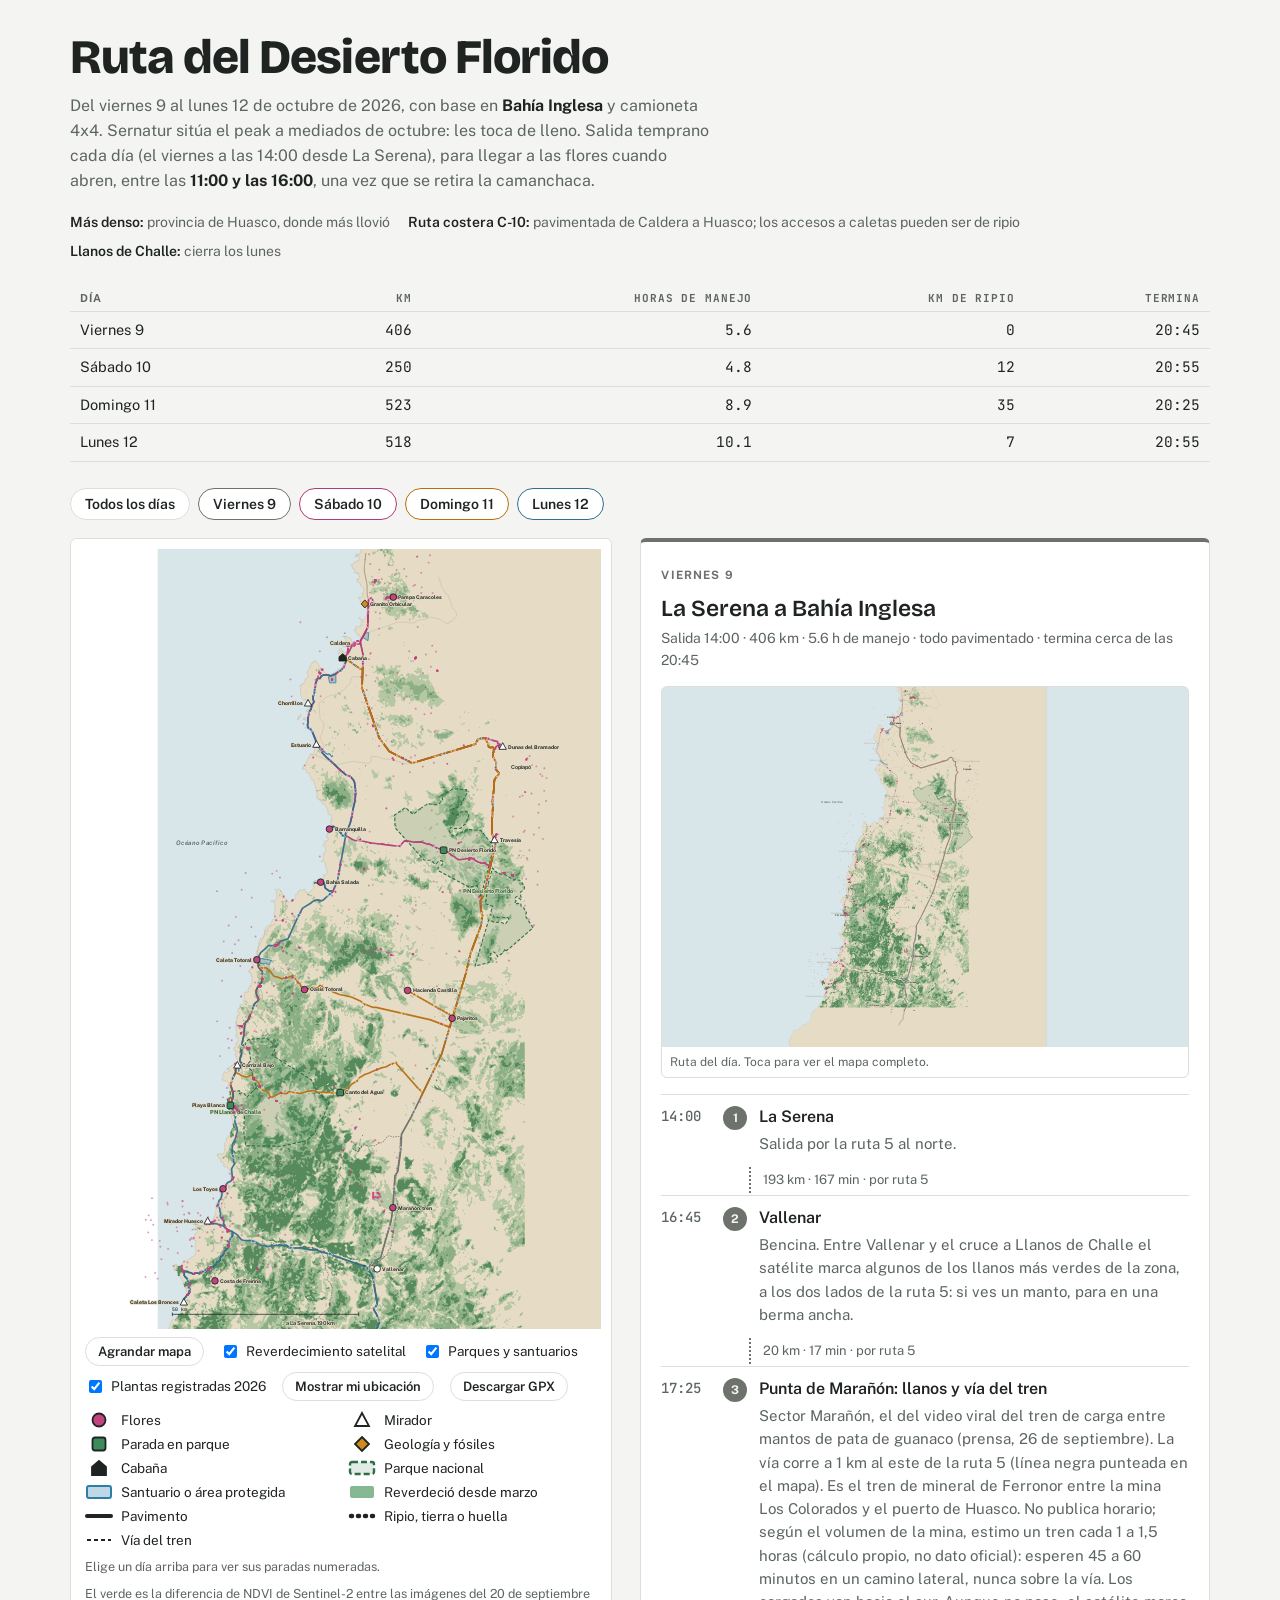
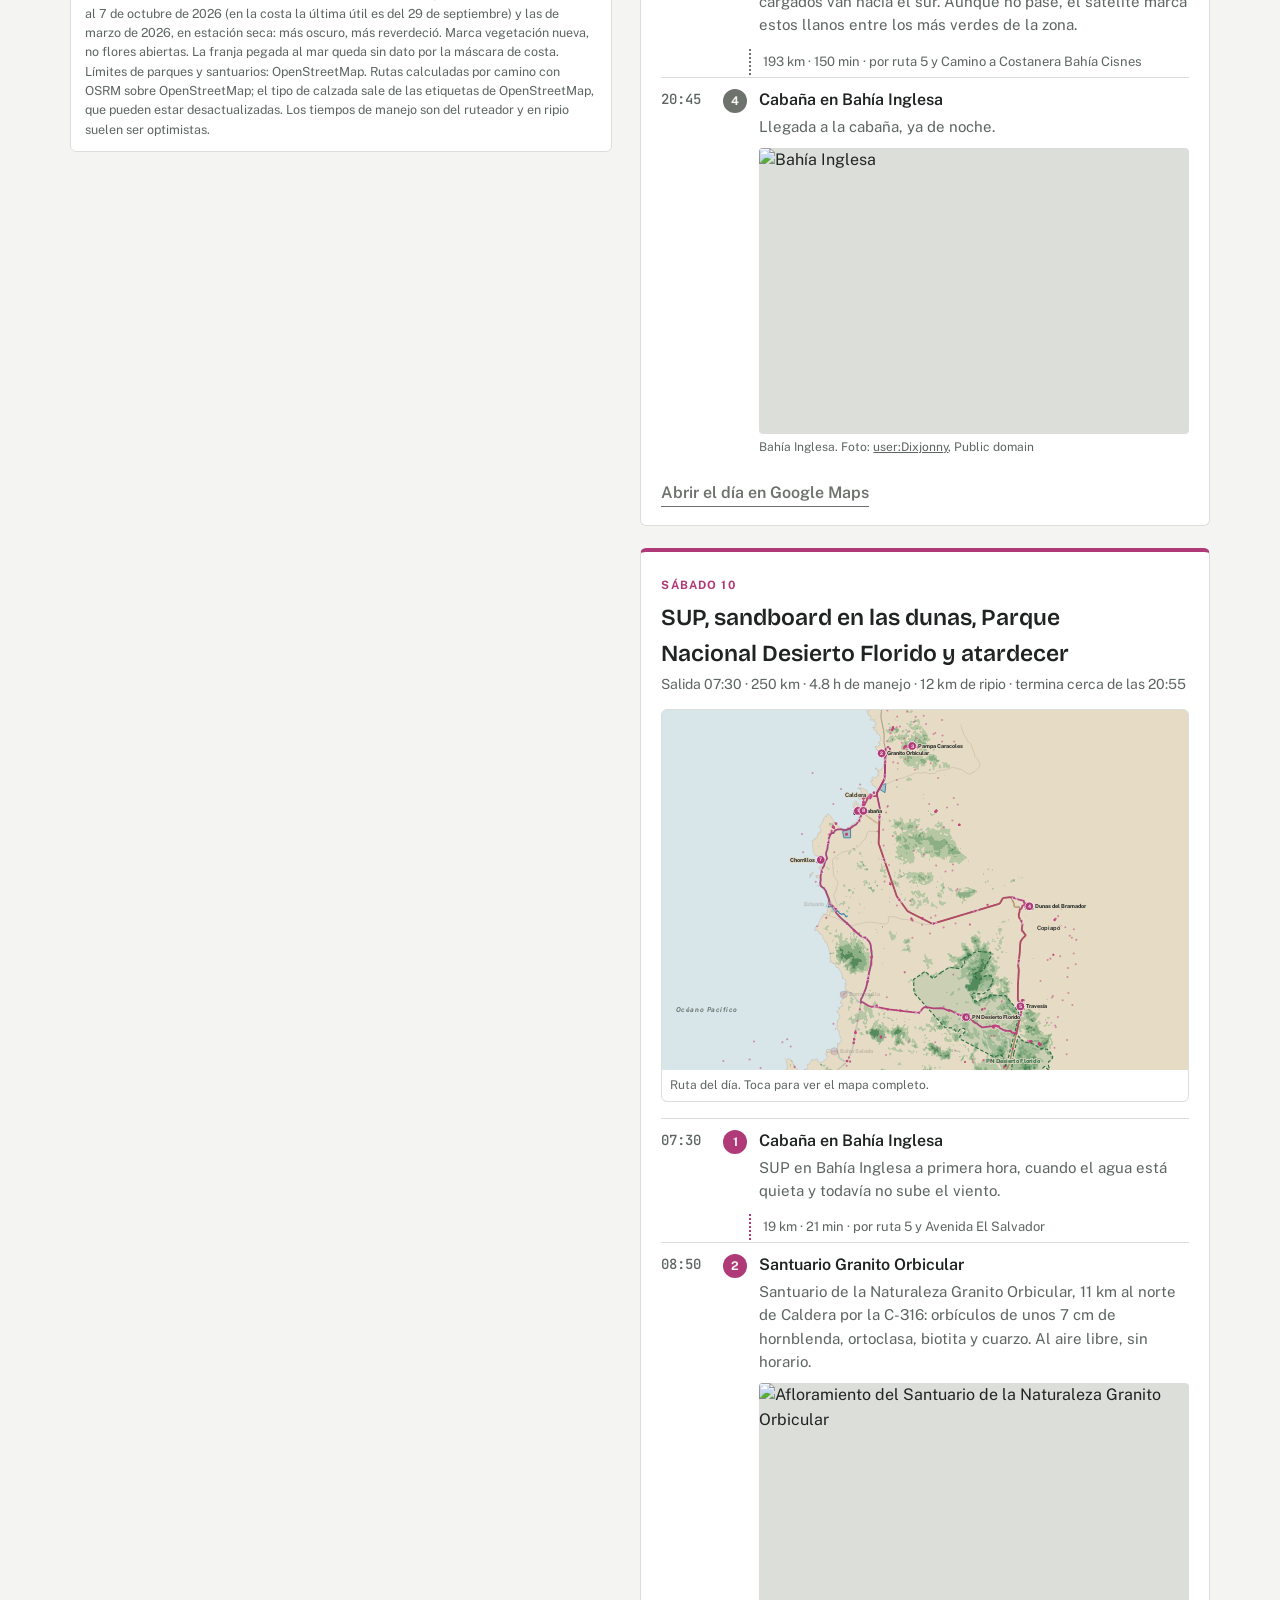
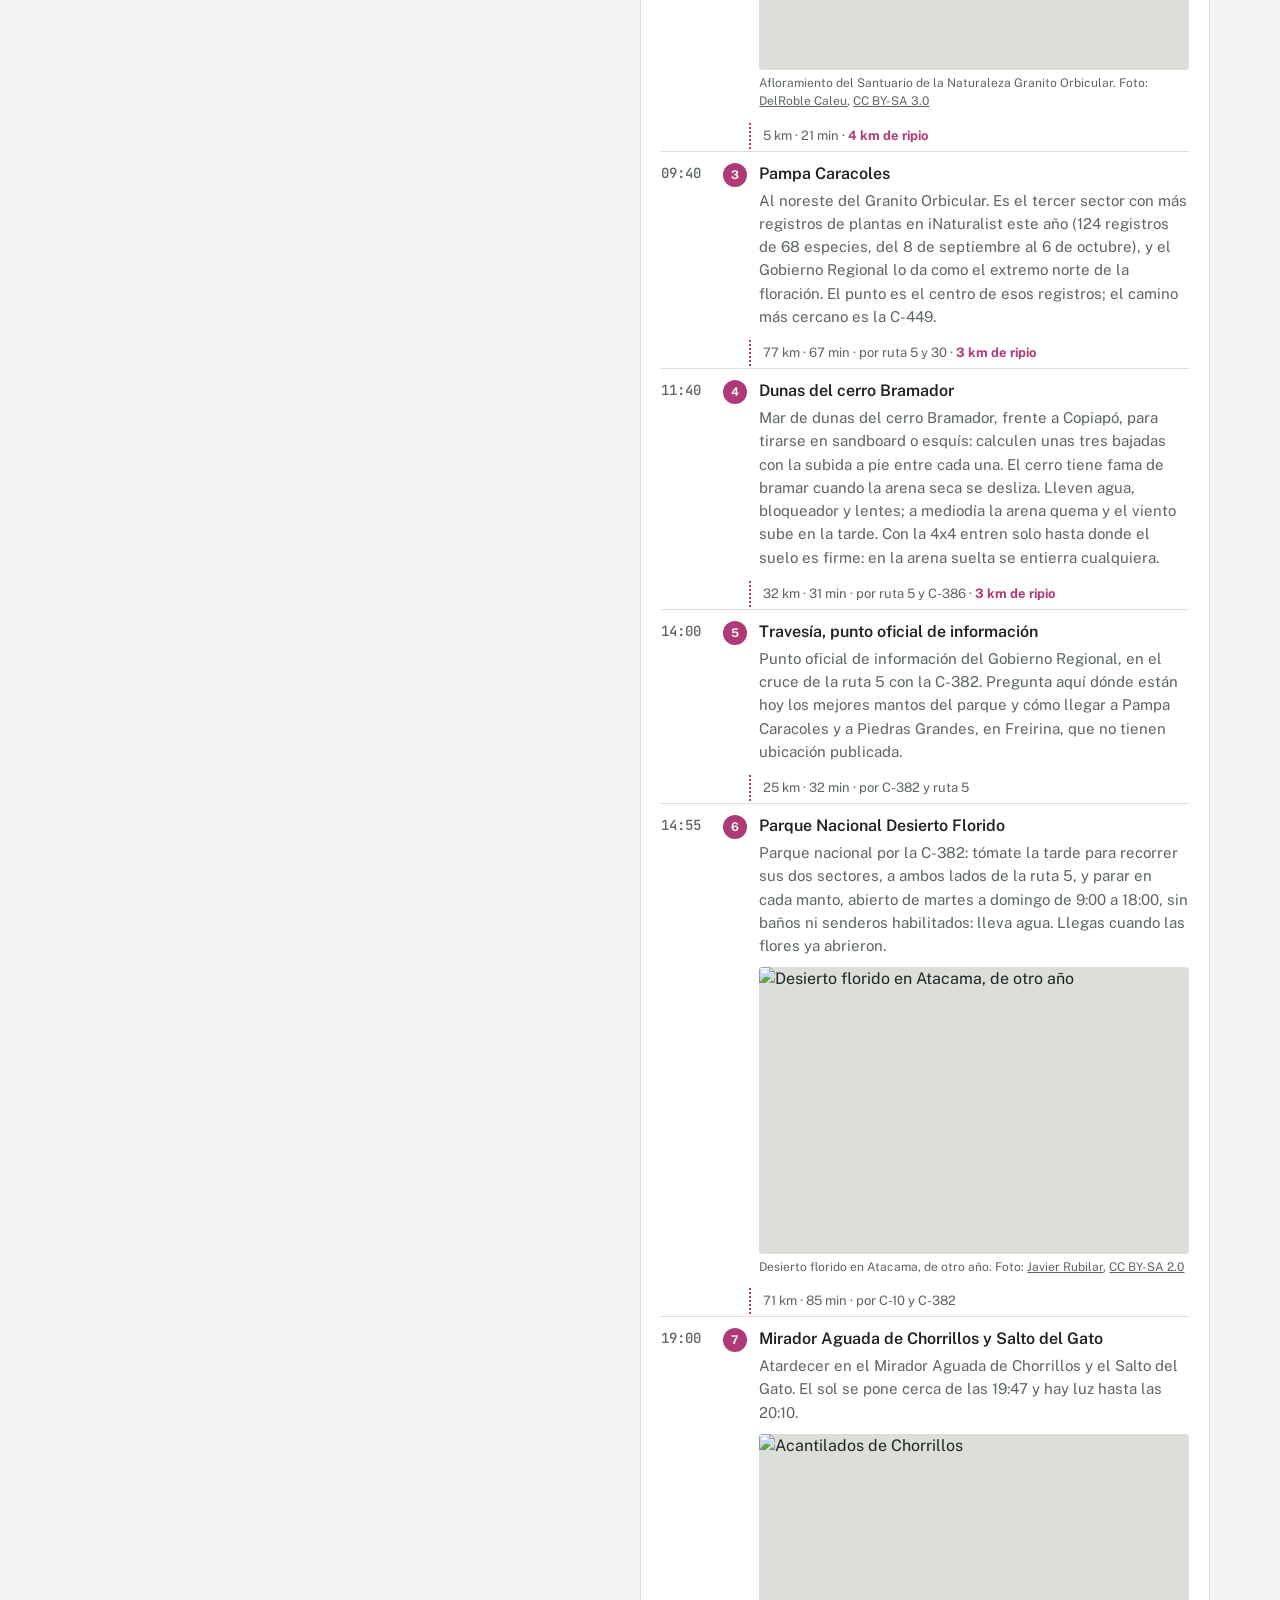
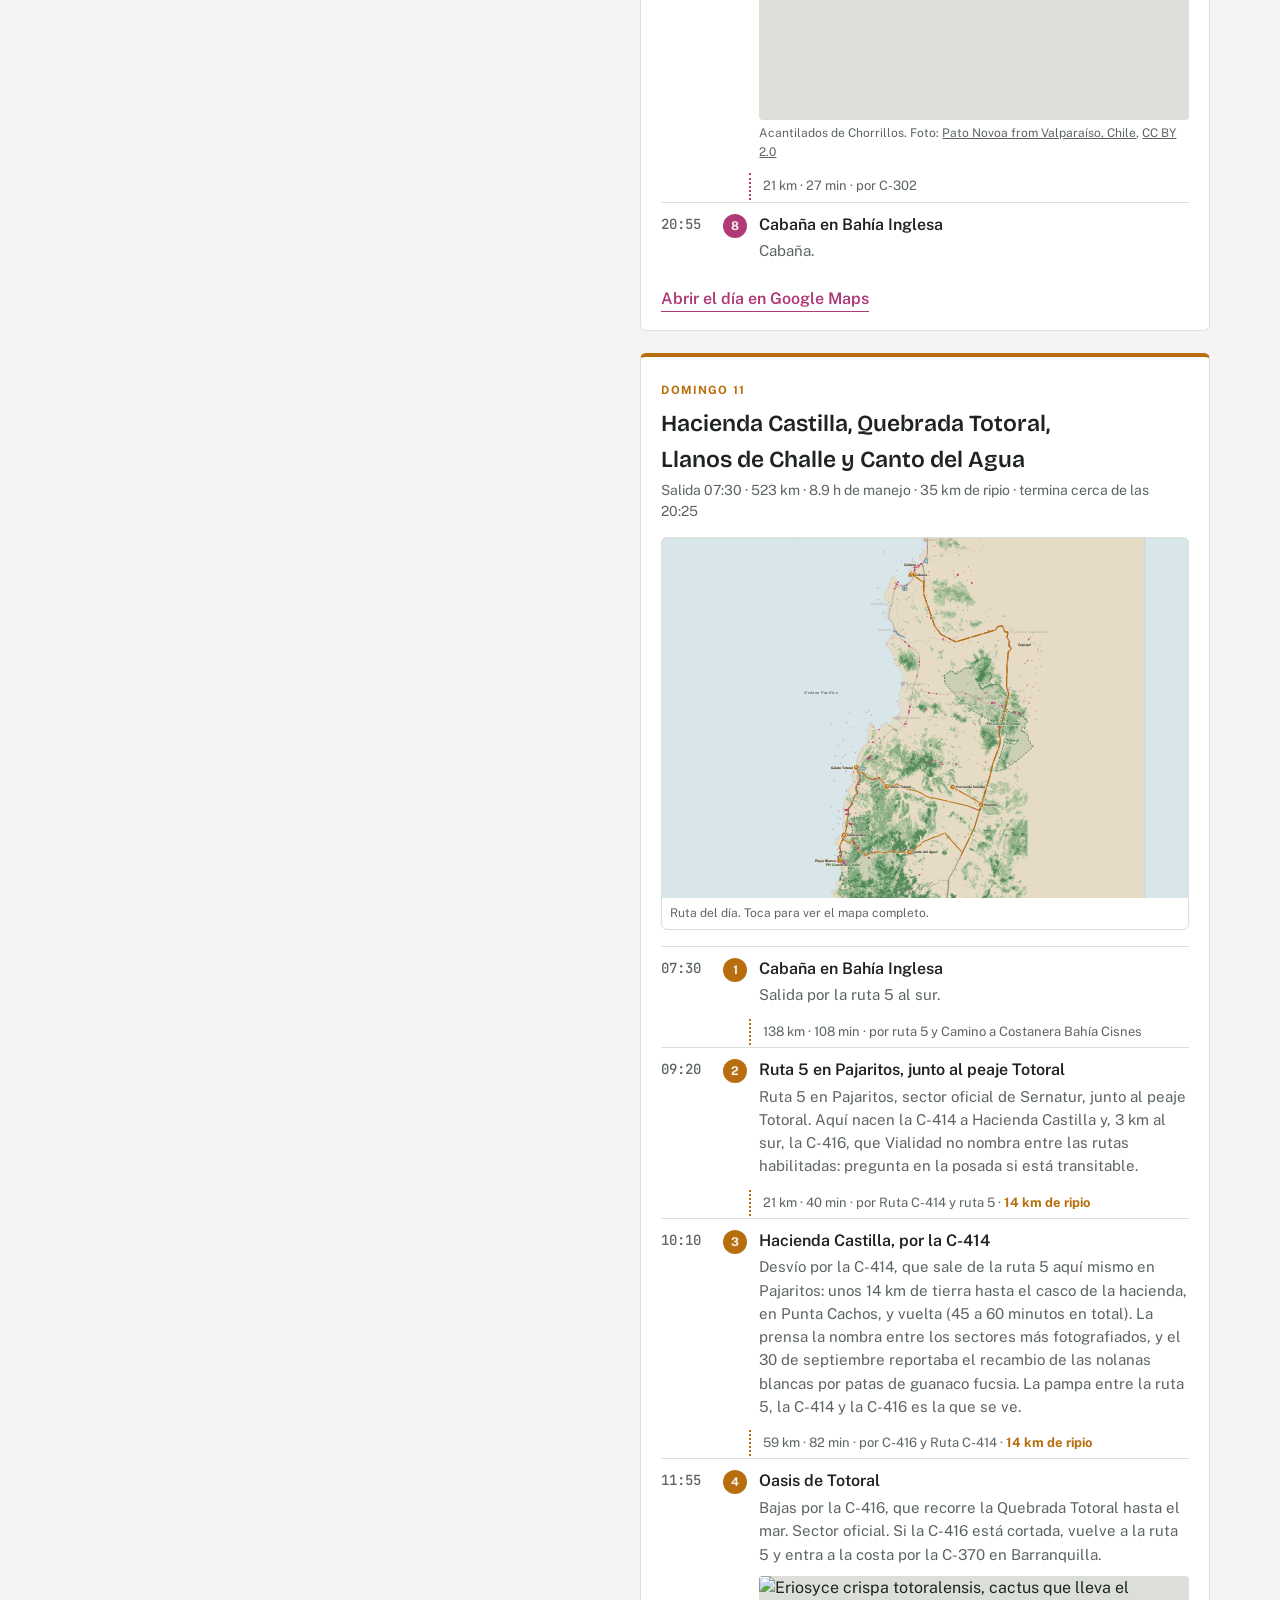
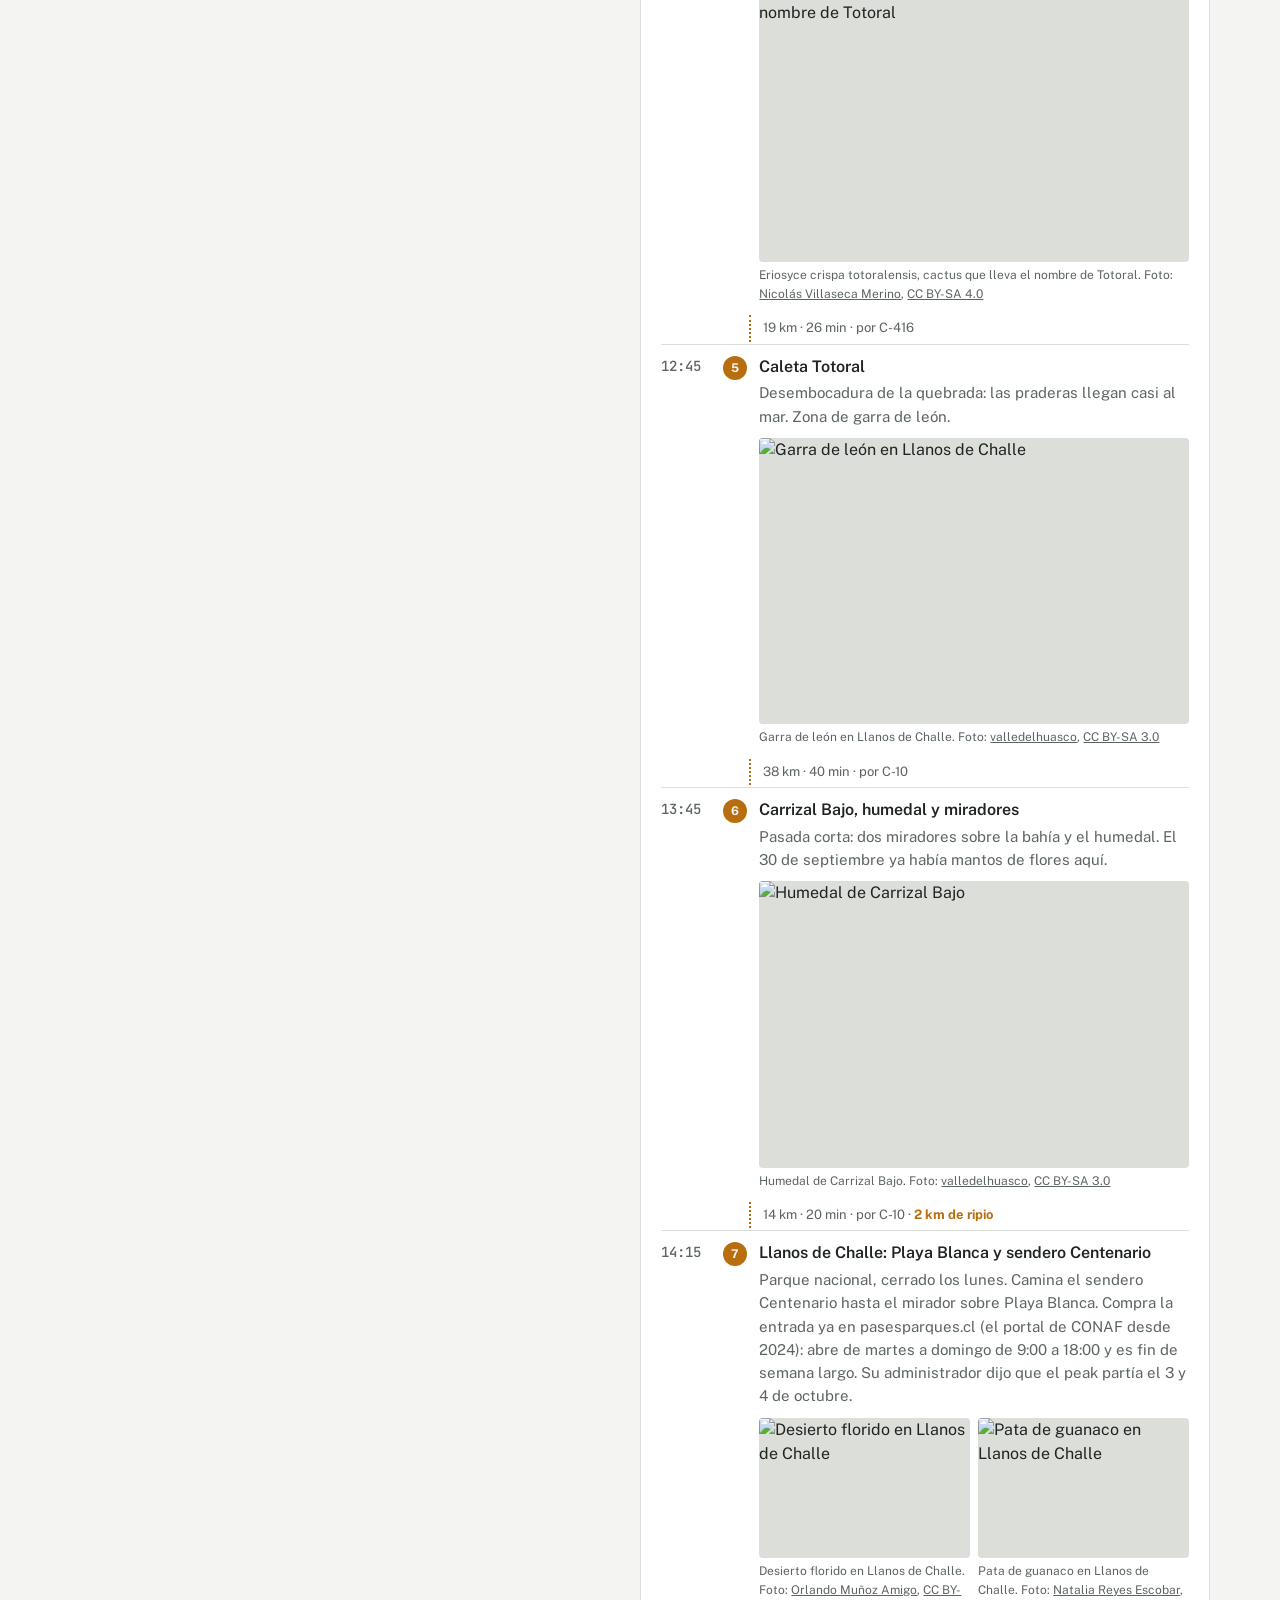
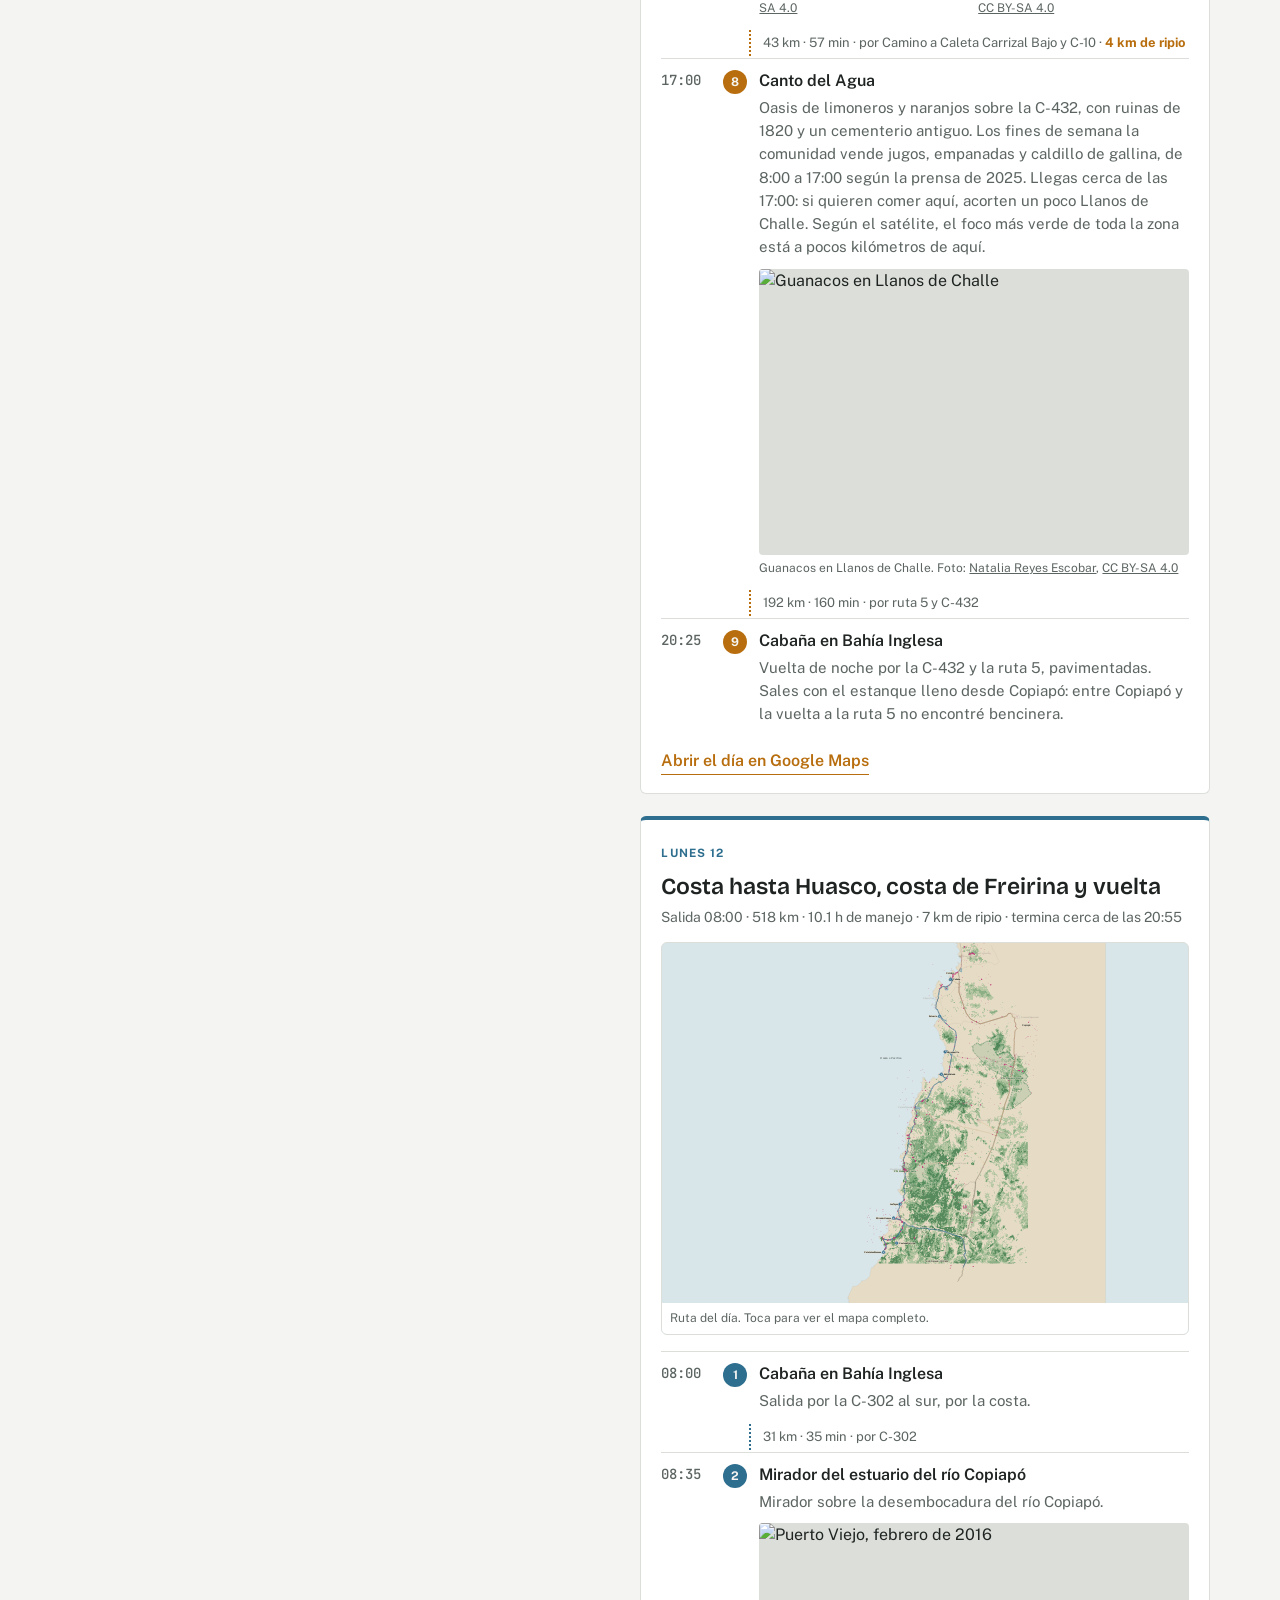
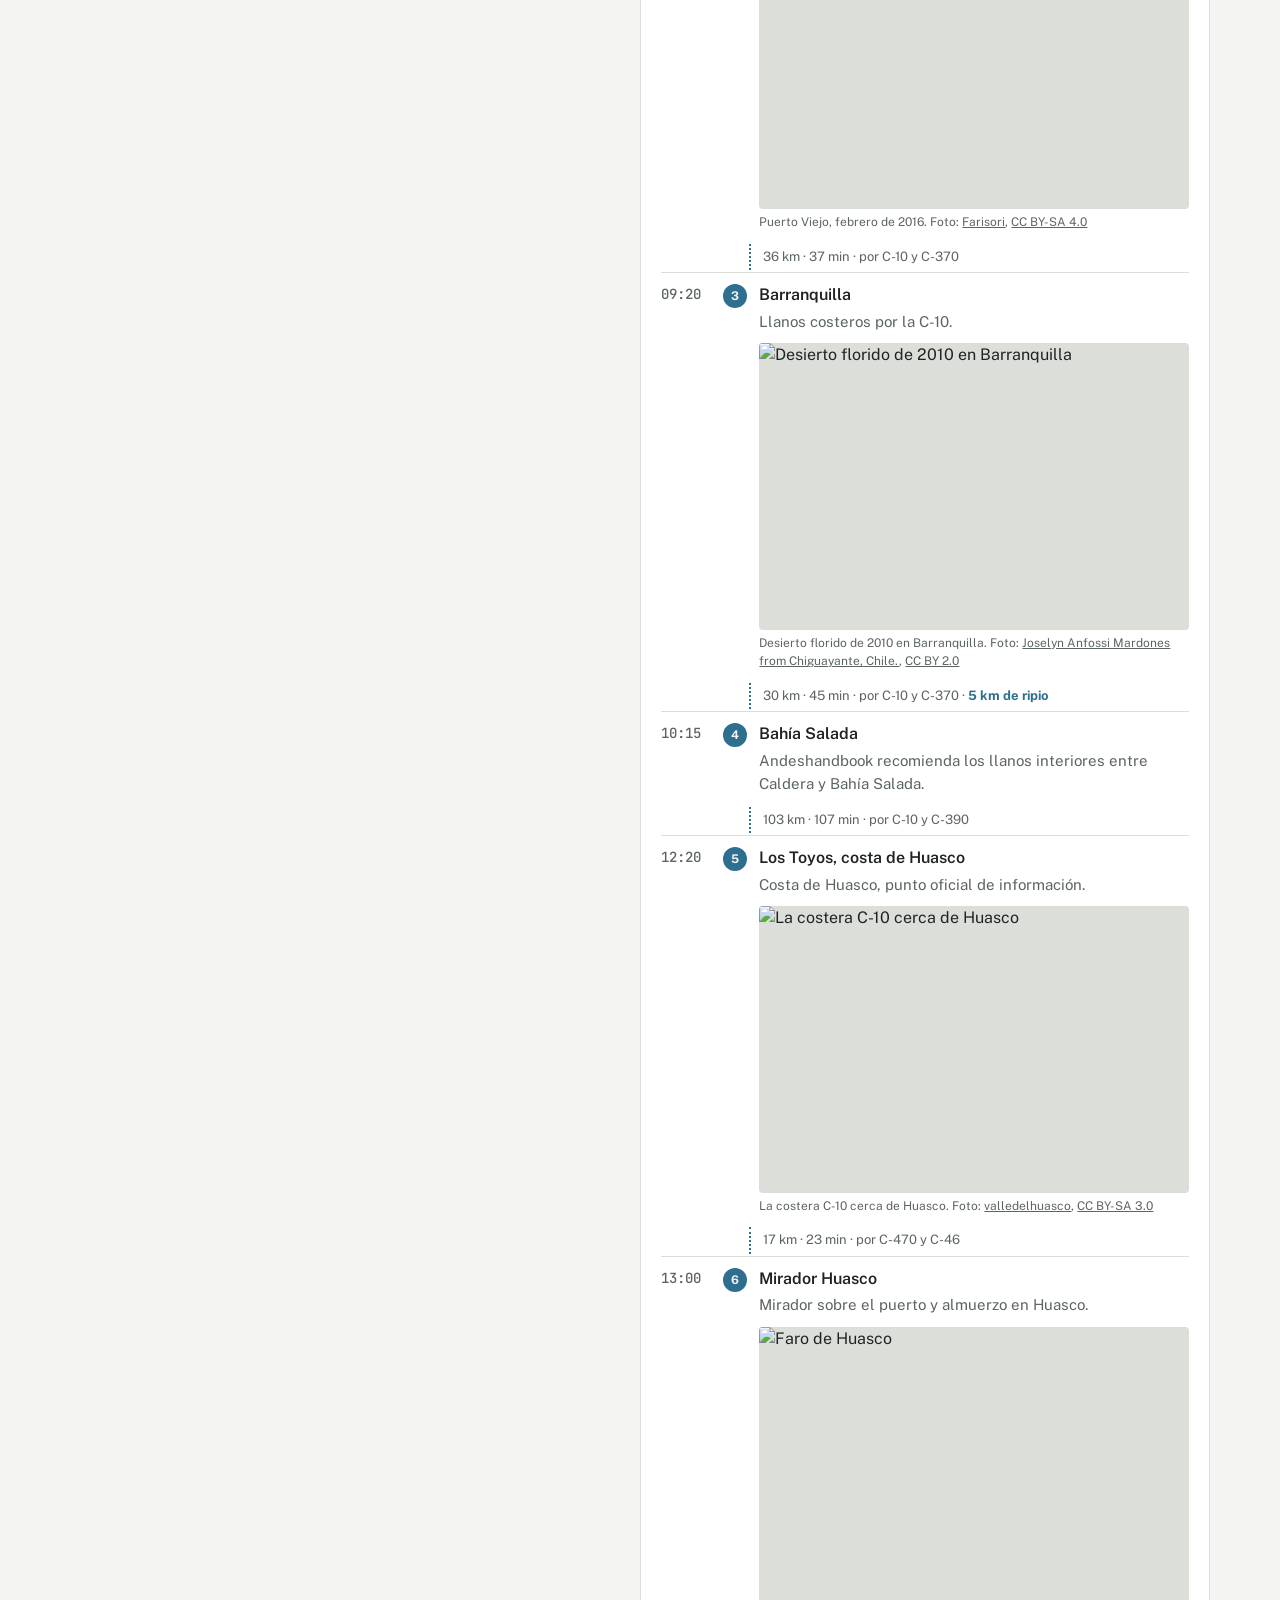
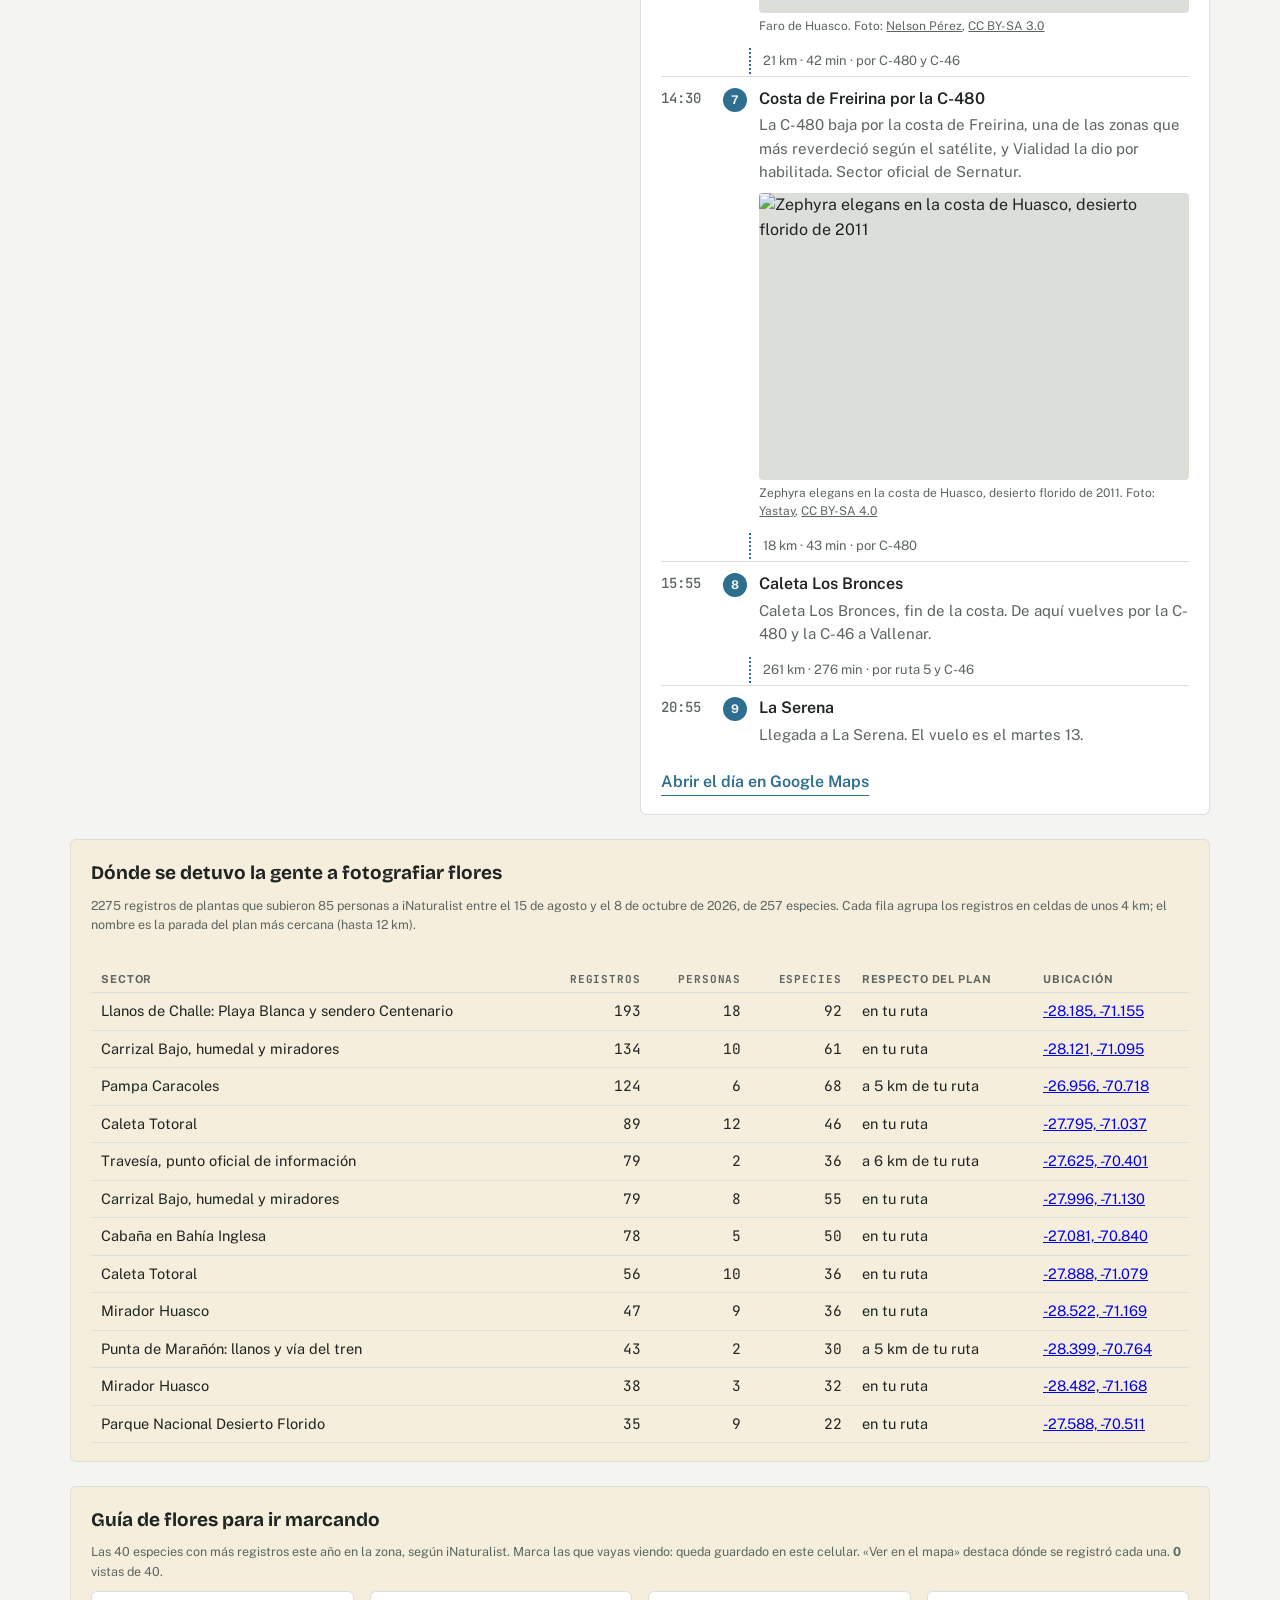
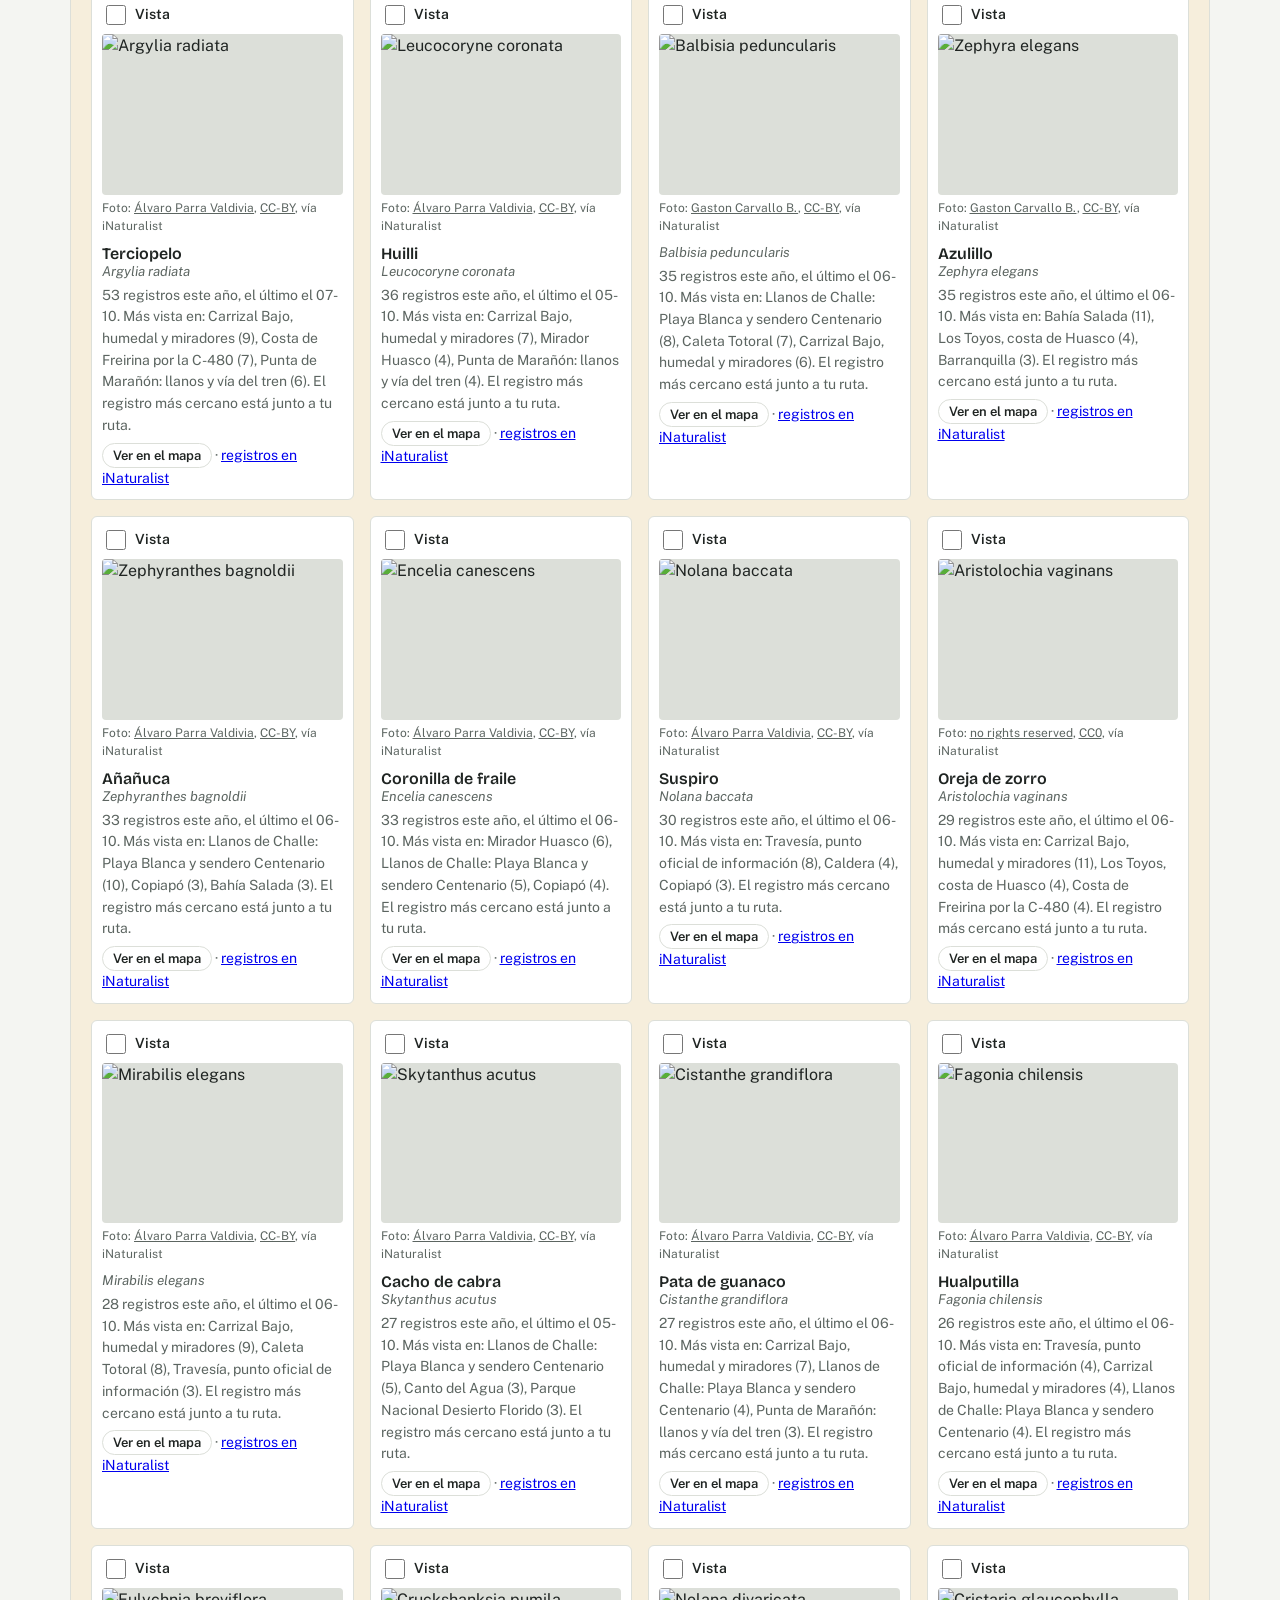
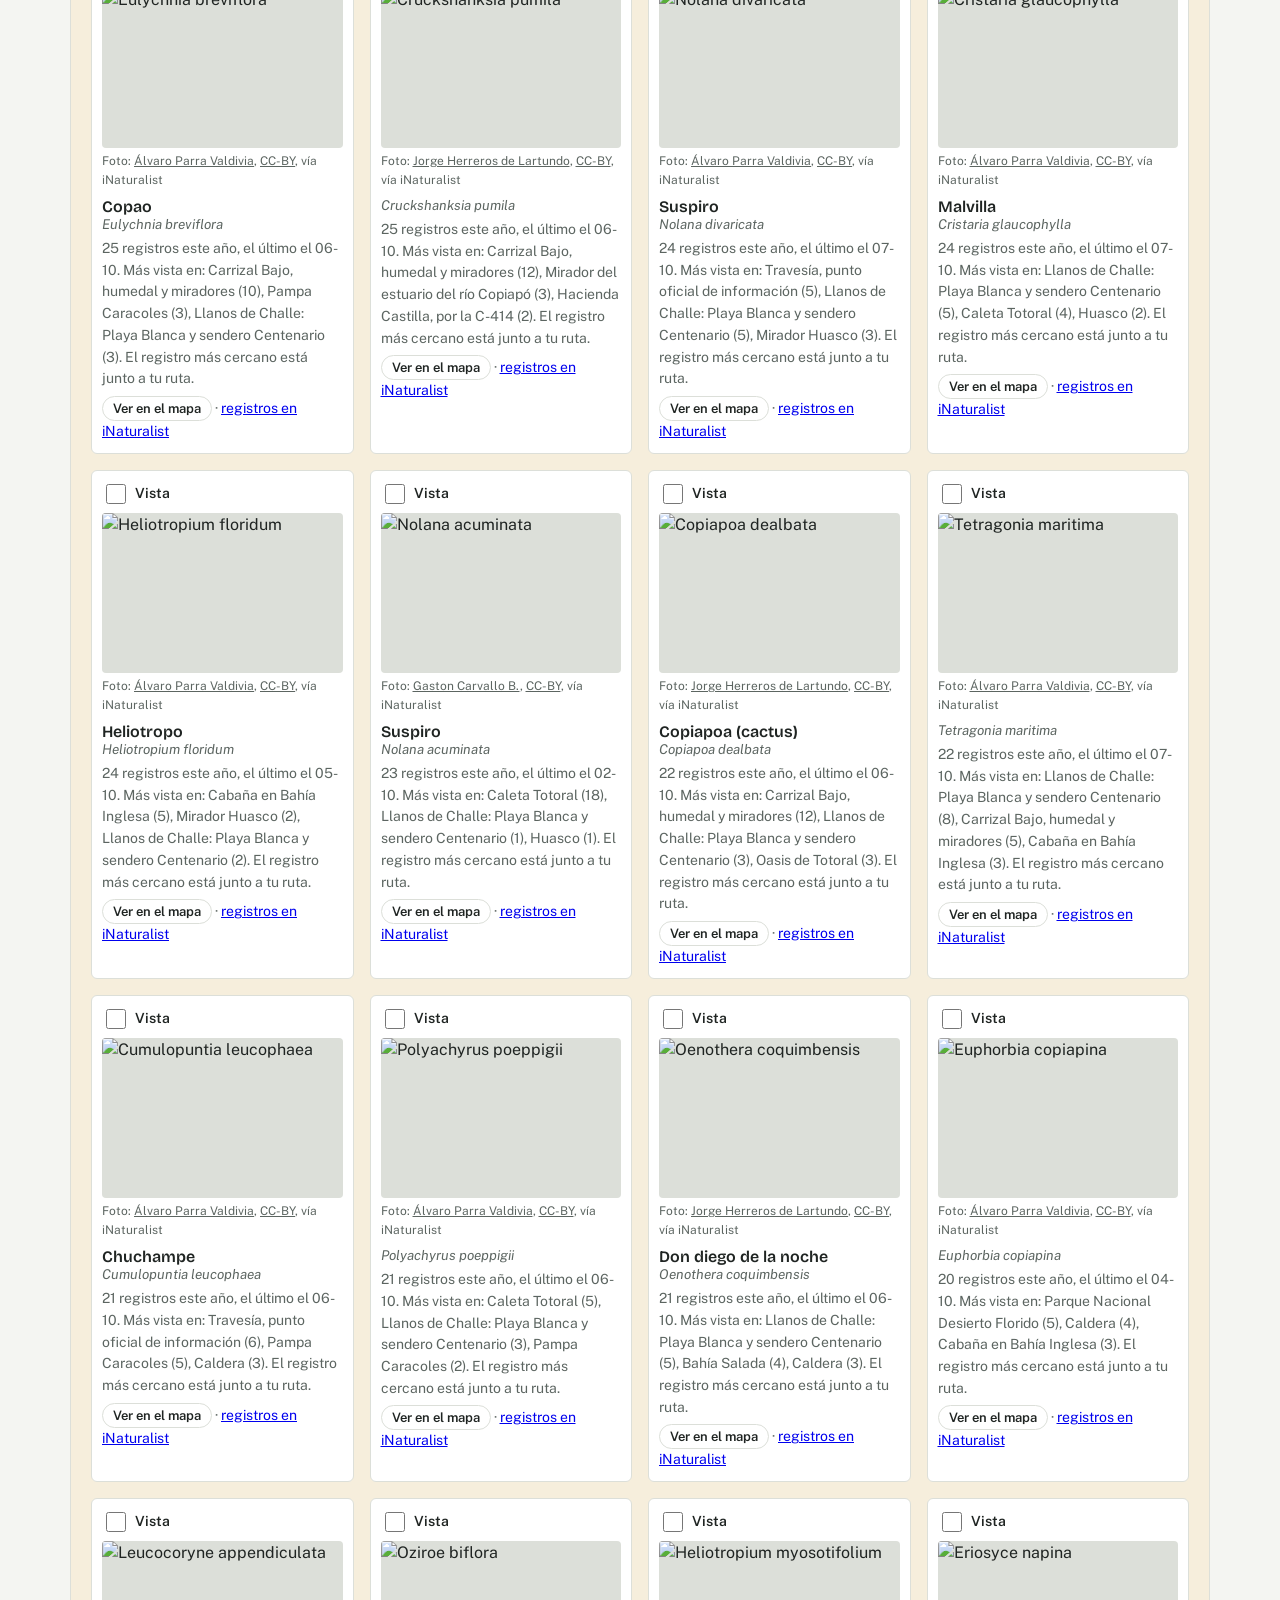
==== commit f23257e7: "Desierto Florido 2026: flechas de sentido en las rutas del mapa Co-Authored-By: Claude Opus 5.5 <nor" ====
--- a/desierto-florido-2026.html
+++ b/desierto-florido-2026.html
@@ -53,6 +53,8 @@
 .route{fill:none;stroke-width:4.5;stroke-linecap:round;stroke-linejoin:round;opacity:.92;transition:opacity .2s}
 .route.rip{stroke-dasharray:2 7;stroke-width:5}
 .route.dim{opacity:.1}
+.arw{stroke:var(--panel);stroke-width:1.2}
+.arw.dim{opacity:.1}
 .mk path,.mk rect,.mk circle{stroke:var(--ink);stroke-width:2.4}
 .mk .in{stroke:var(--panel);stroke-width:2.4}
 .k-mir path{fill:#FFFFFF} .k-flo circle{fill:#C2457F} .k-par rect{fill:#3E8A5B} .k-geo path{fill:#D08A1E} .k-sup circle{fill:#2E7FA8} .k-casa path{fill:var(--ink)} .k-pue circle{fill:var(--panel)}
@@ -255,6 +257,7 @@
   function show(day){
     btns.forEach(function(b){b.setAttribute('aria-pressed', b.dataset.day===day?'true':'false')});
     document.querySelectorAll('.route').forEach(function(r){r.classList.toggle('dim', !!day && r.dataset.day!==day)});
+    document.querySelectorAll('.arw').forEach(function(r){r.classList.toggle('dim', !!day && r.dataset.day!==day)});
     document.querySelectorAll('.mk').forEach(function(m){m.classList.toggle('dim', !!day && m.dataset.days.split(' ').indexOf(day)<0)});
     document.querySelectorAll('.num').forEach(function(g){g.classList.toggle('on', g.dataset.day===day)});
   }
@@ -360,6 +363,24 @@
     mapSvg.scrollIntoView({behavior:'smooth',block:'center'});
   });});
 
+
+  // flechas de sentido sobre cada ruta
+  (function(){
+    var NS='http://www.w3.org/2000/svg', g=document.createElementNS(NS,'g'); g.setAttribute('class','arrows');
+    mapSvg.querySelectorAll('.route').forEach(function(p){
+      var L=0; try{L=p.getTotalLength()}catch(e){} if(!L||L<40) return;
+      var col=p.style.stroke, step=110;
+      for(var s=step/2;s<L;s+=step){
+        var a=p.getPointAtLength(s), b=p.getPointAtLength(Math.min(L,s+2)), ang=Math.atan2(b.y-a.y,b.x-a.x)*180/Math.PI;
+        var t=document.createElementNS(NS,'path'); t.setAttribute('d','M-6,-5 L6,0 L-6,5 Z');
+        t.setAttribute('transform','translate('+a.x.toFixed(1)+','+a.y.toFixed(1)+') rotate('+ang.toFixed(0)+')');
+        t.setAttribute('class','arw'); t.setAttribute('data-day',p.dataset.day); t.style.fill=col; g.appendChild(t);
+      }
+    });
+    var mk=mapSvg.querySelector('g.marks')||null;
+    var routesG=mapSvg.querySelector('.route') ? mapSvg.querySelector('.route').parentNode : mapSvg;
+    routesG.parentNode.insertBefore(g, routesG.nextSibling);
+  })();
   // mapa chico por día: copia del mapa general encuadrado en la ruta de ese día
   function bboxOf(els){
     var x0=1e9,y0=1e9,x1=-1e9,y1=-1e9;
@@ -383,7 +404,7 @@
     w*=1.25; h*=1.25;
     var sv=mapSvg.cloneNode(true);
     sv.setAttribute('viewBox',[cx-w/2,cy-h/2,w,h].map(function(v){return v.toFixed(1)}).join(' '));
-    sv.querySelectorAll('.route').forEach(function(r){ if(r.dataset.day!==id) r.classList.add('dim'); });
+    sv.querySelectorAll('.route,.arw').forEach(function(r){ if(r.dataset.day!==id) r.classList.add('dim'); });
     sv.querySelectorAll('.num').forEach(function(g){ g.classList.toggle('on', g.dataset.day===id); });
     sv.querySelectorAll('.mk').forEach(function(m){ if((m.dataset.days||'').split(' ').indexOf(id)<0) m.classList.add('dim'); });
     sv.querySelectorAll('.scale').forEach(function(s){ s.remove(); });
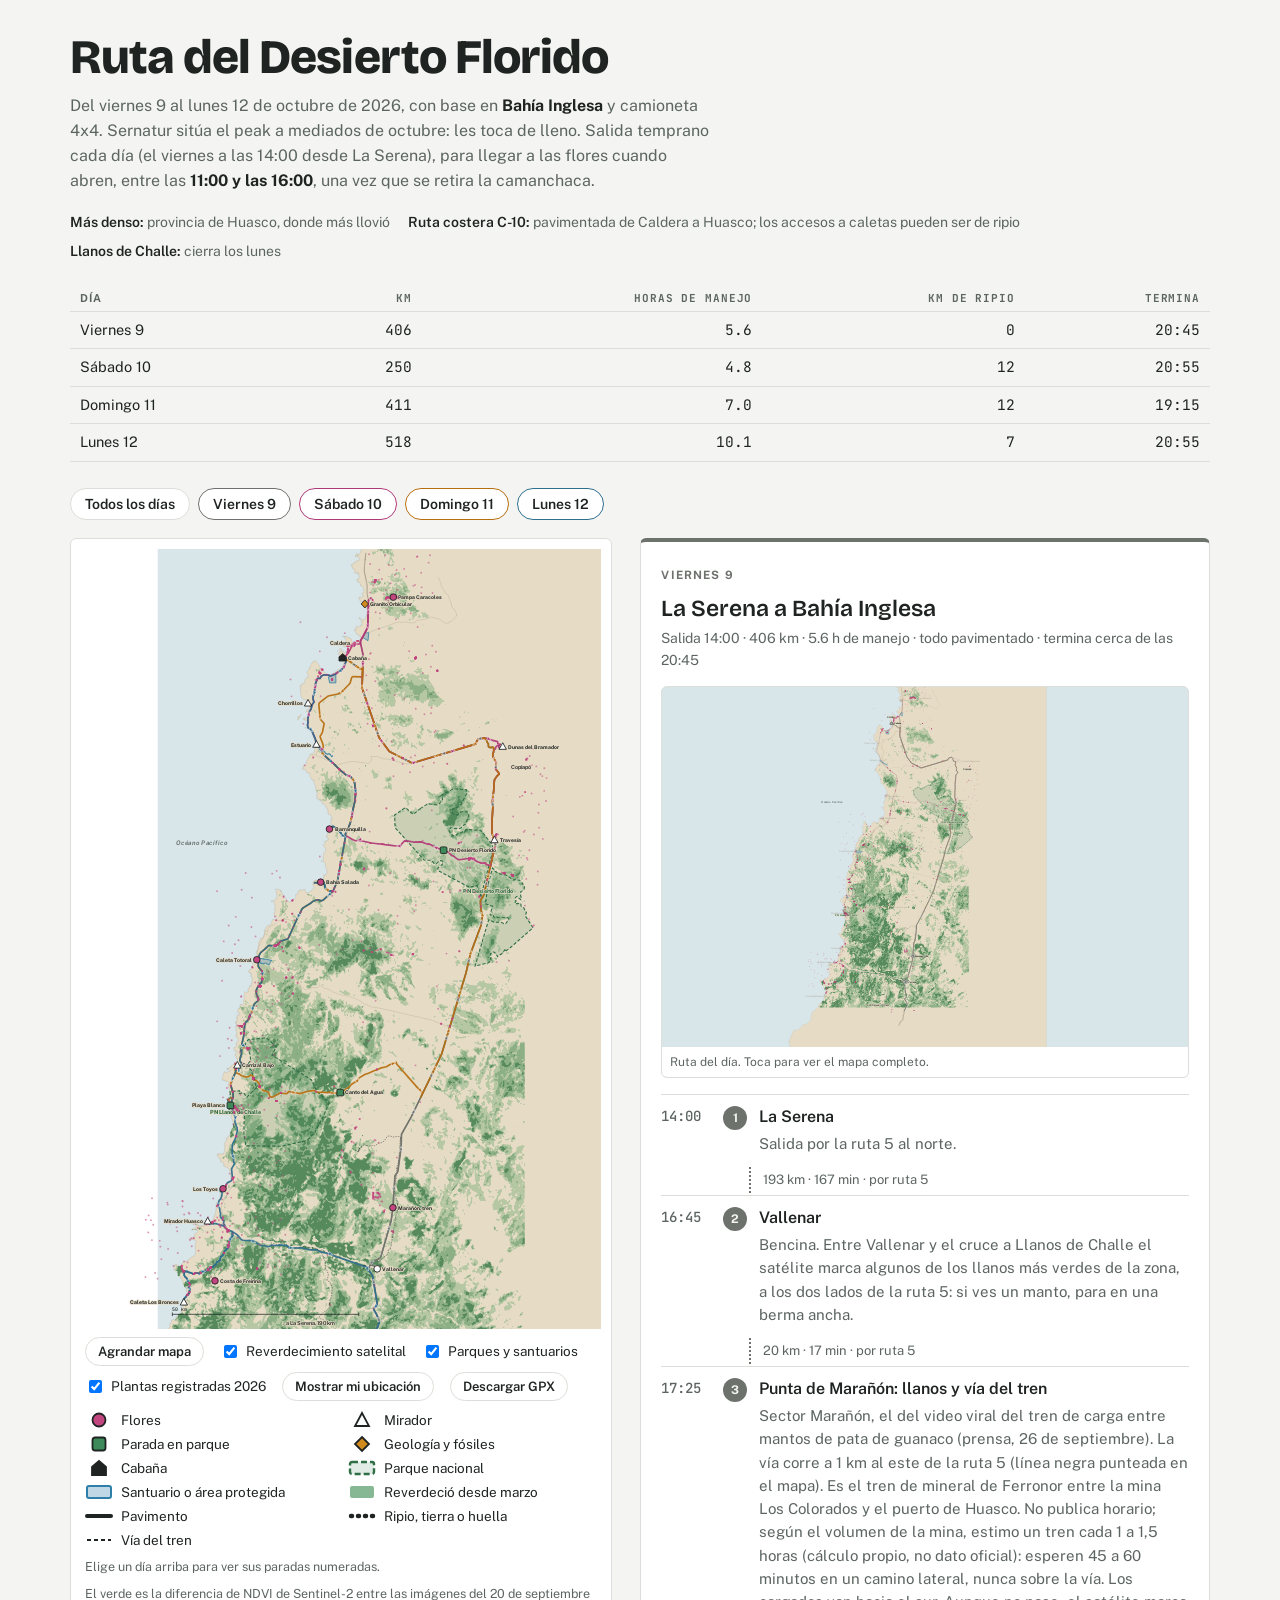
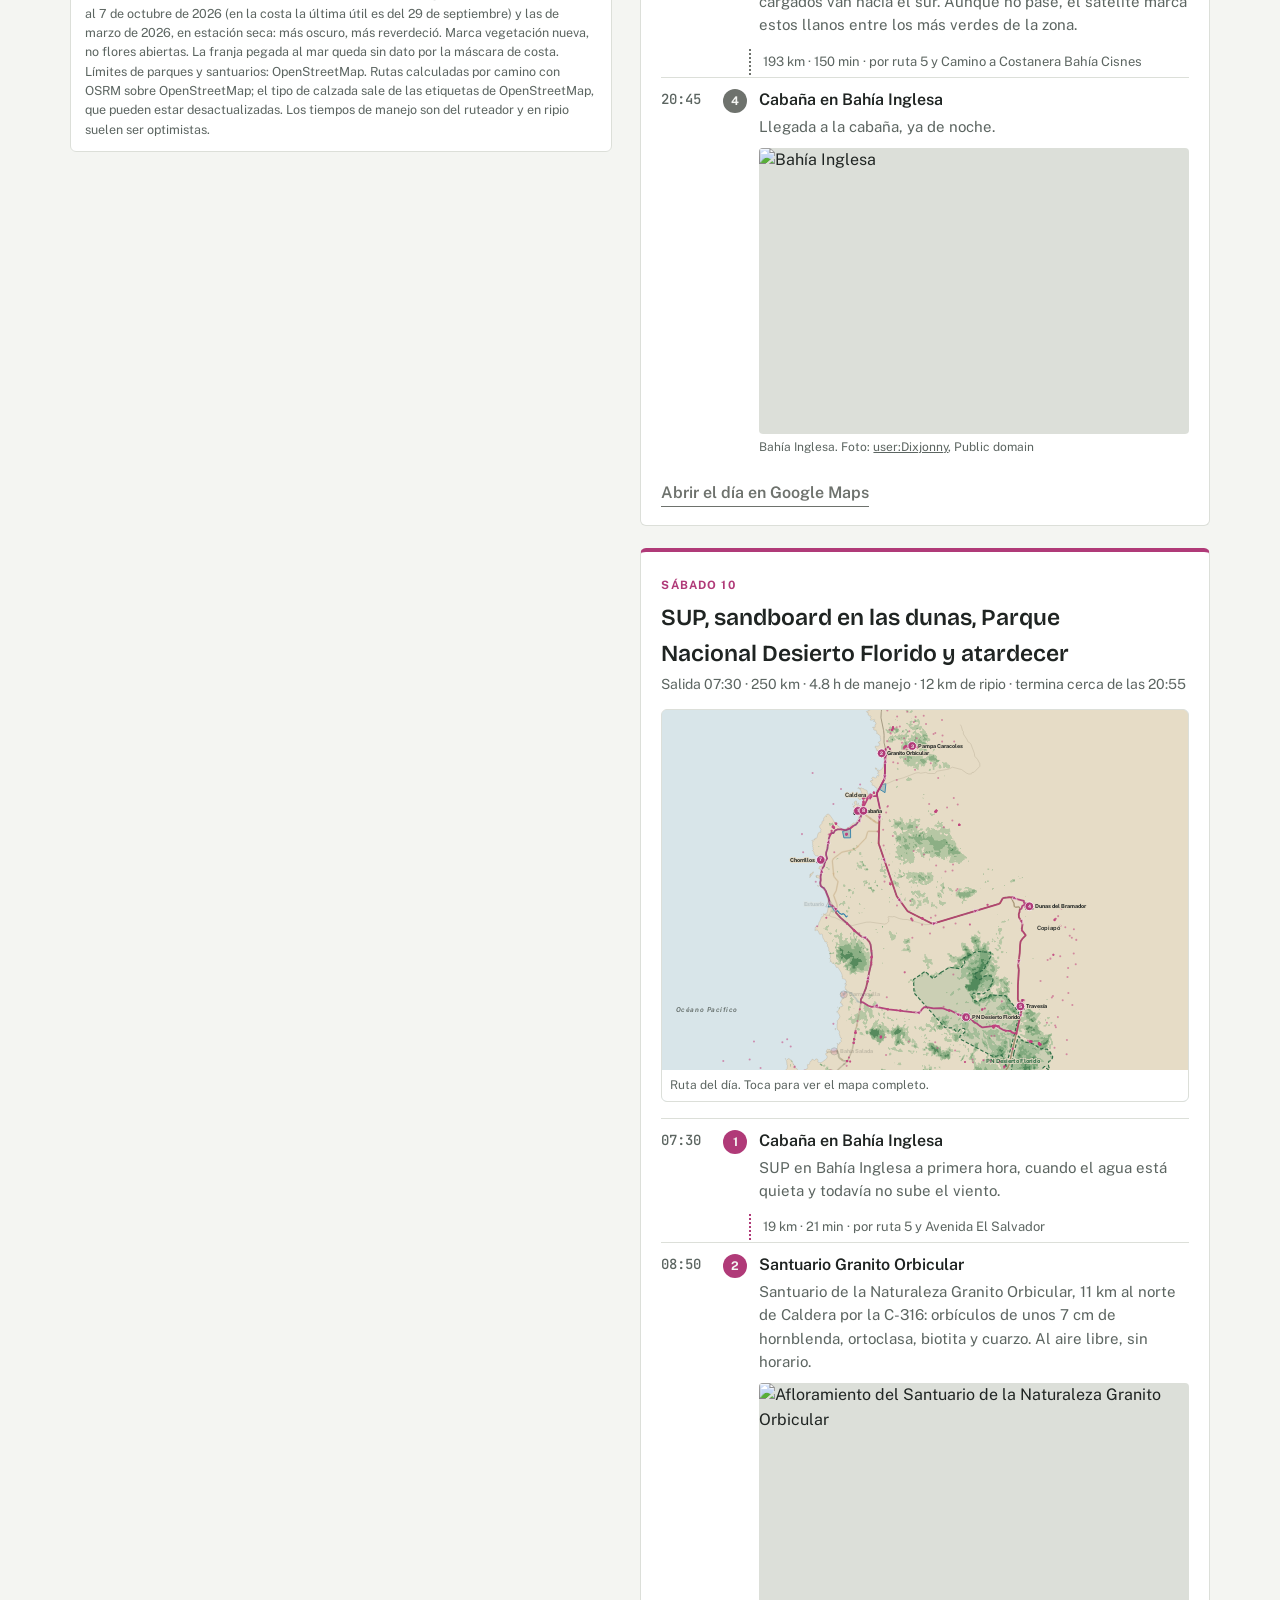
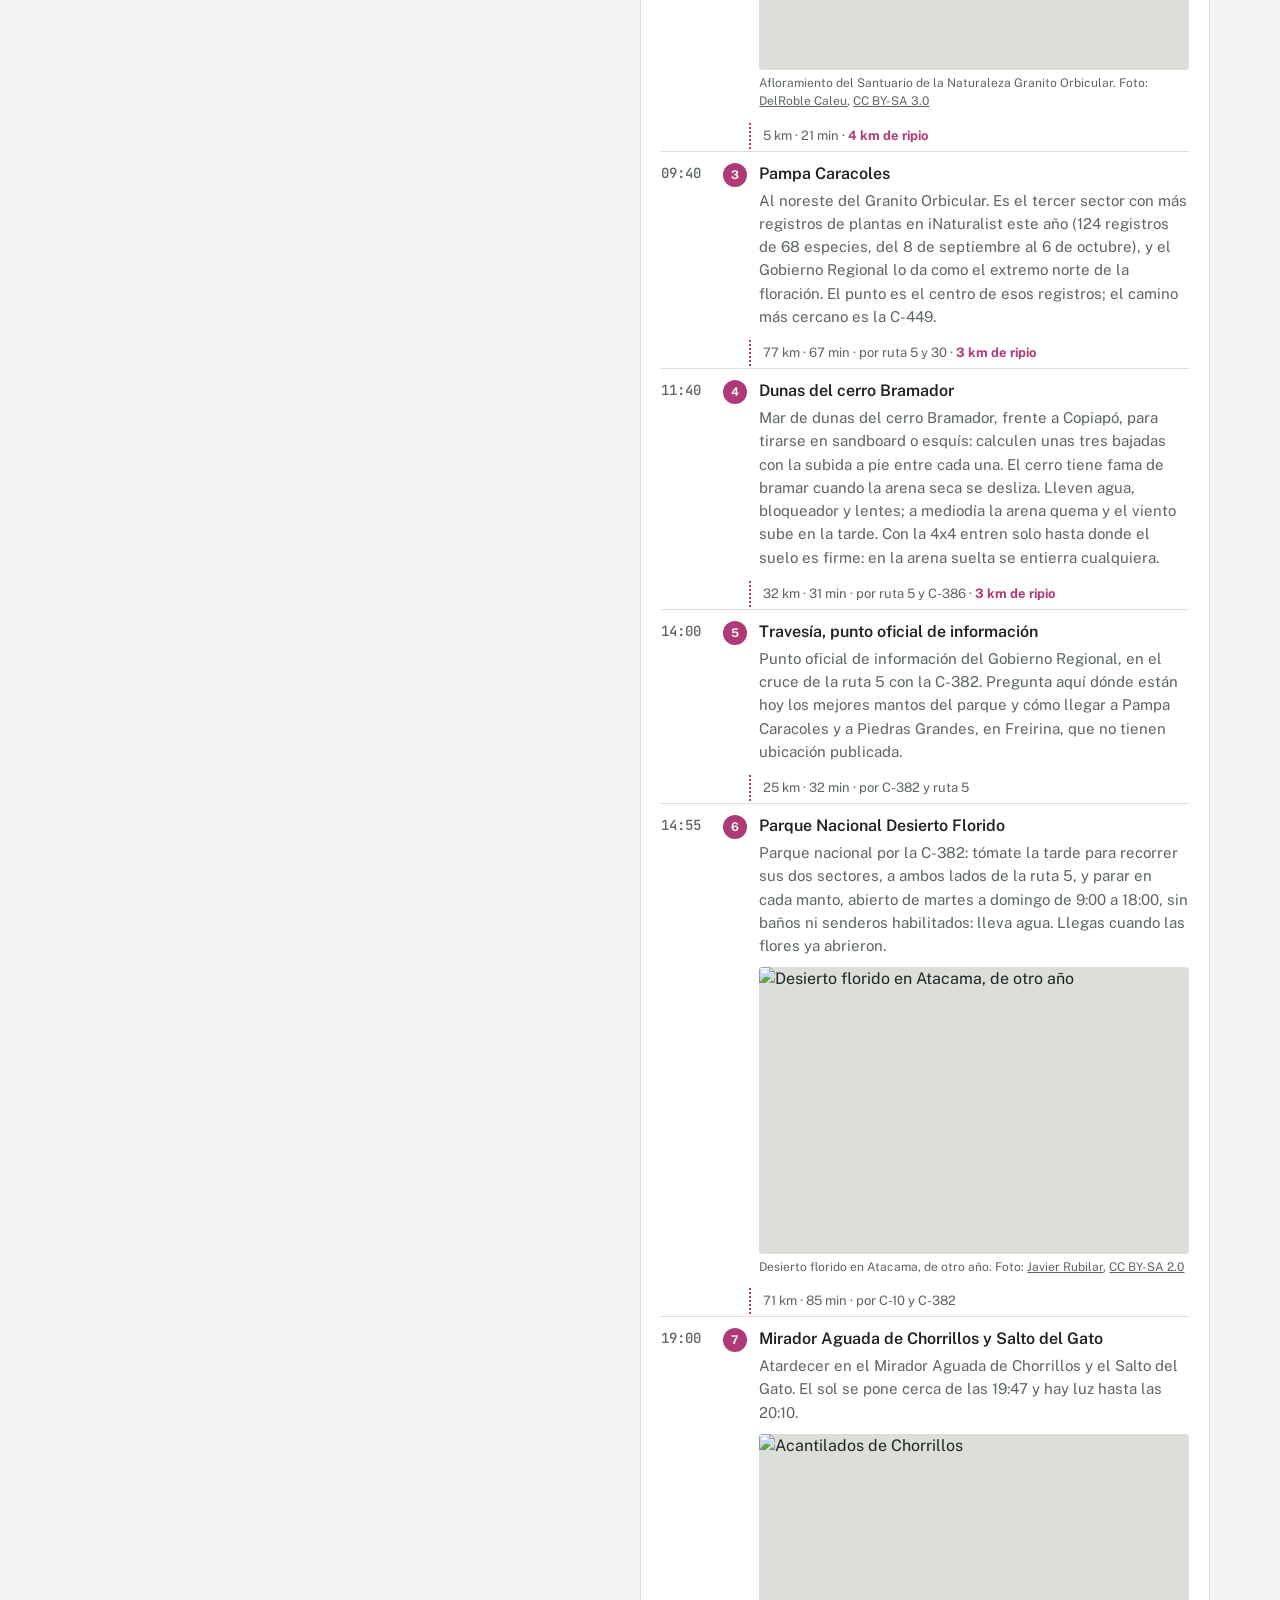
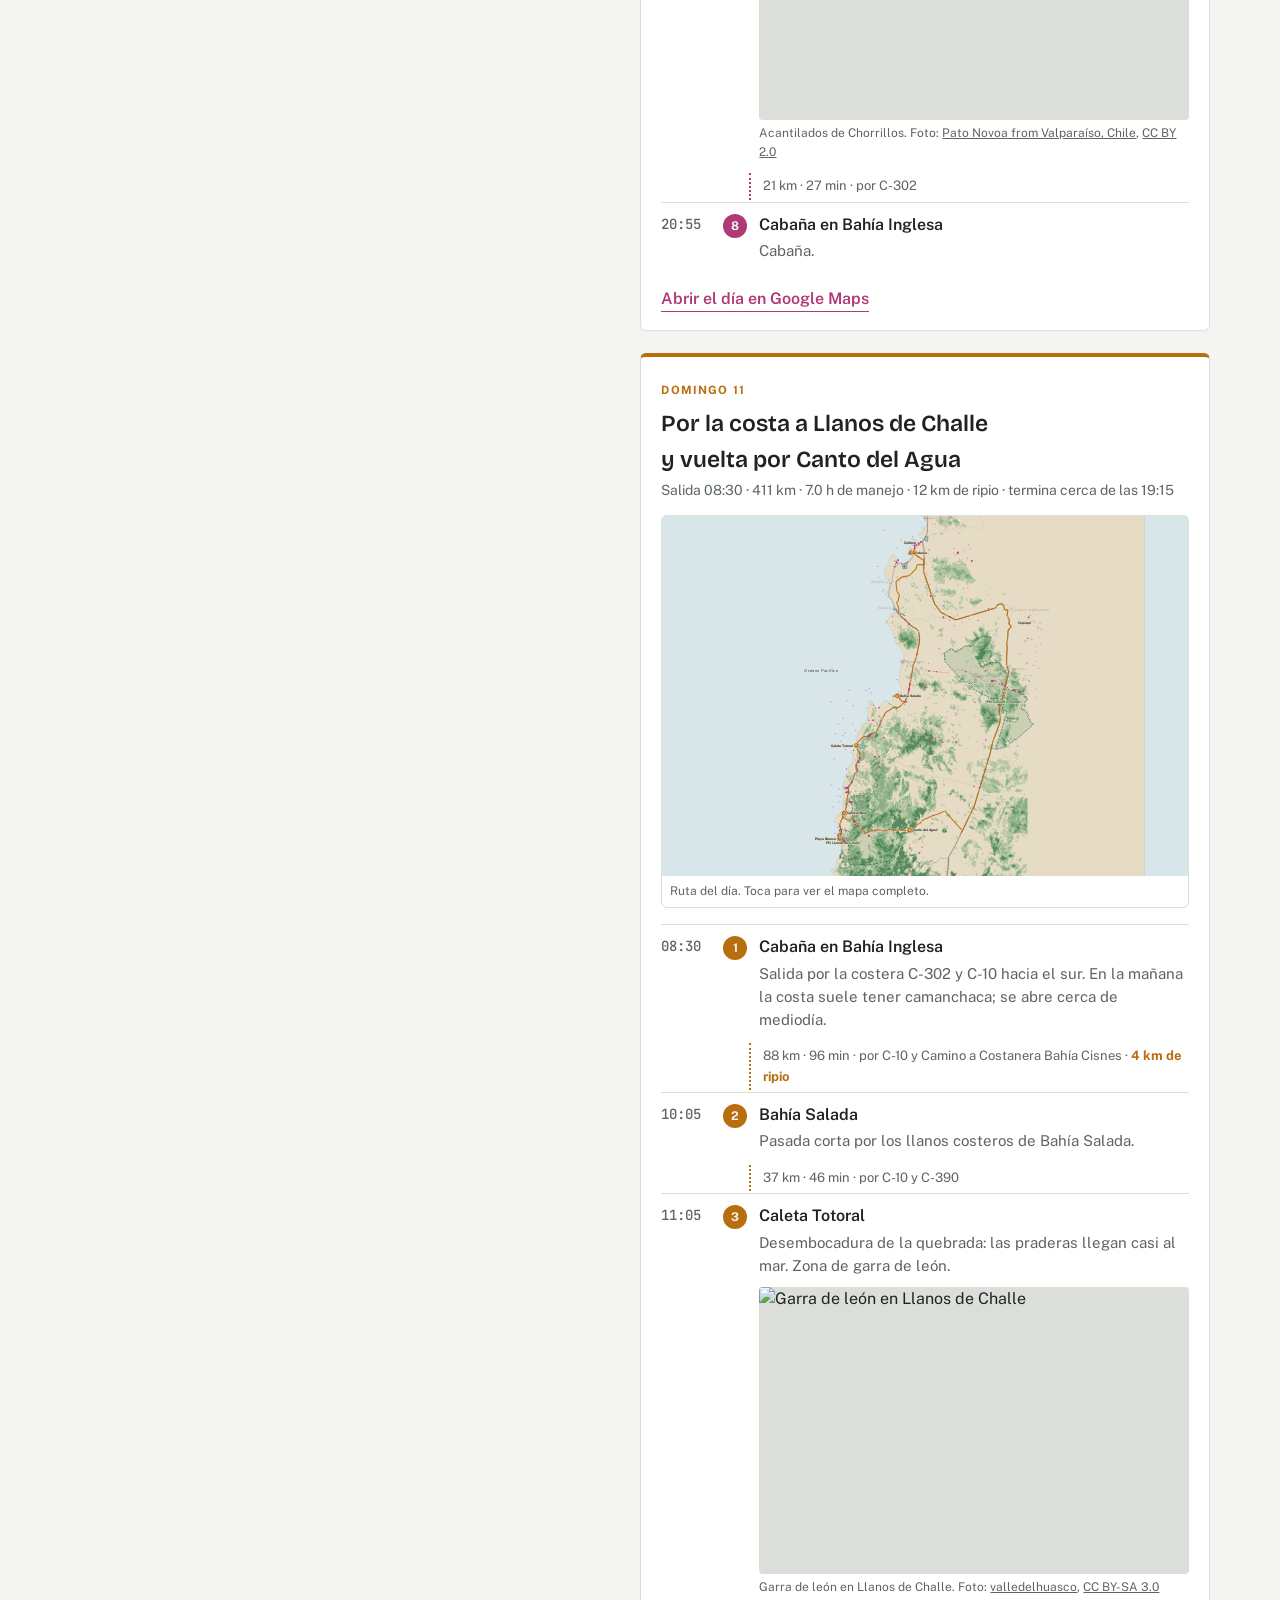
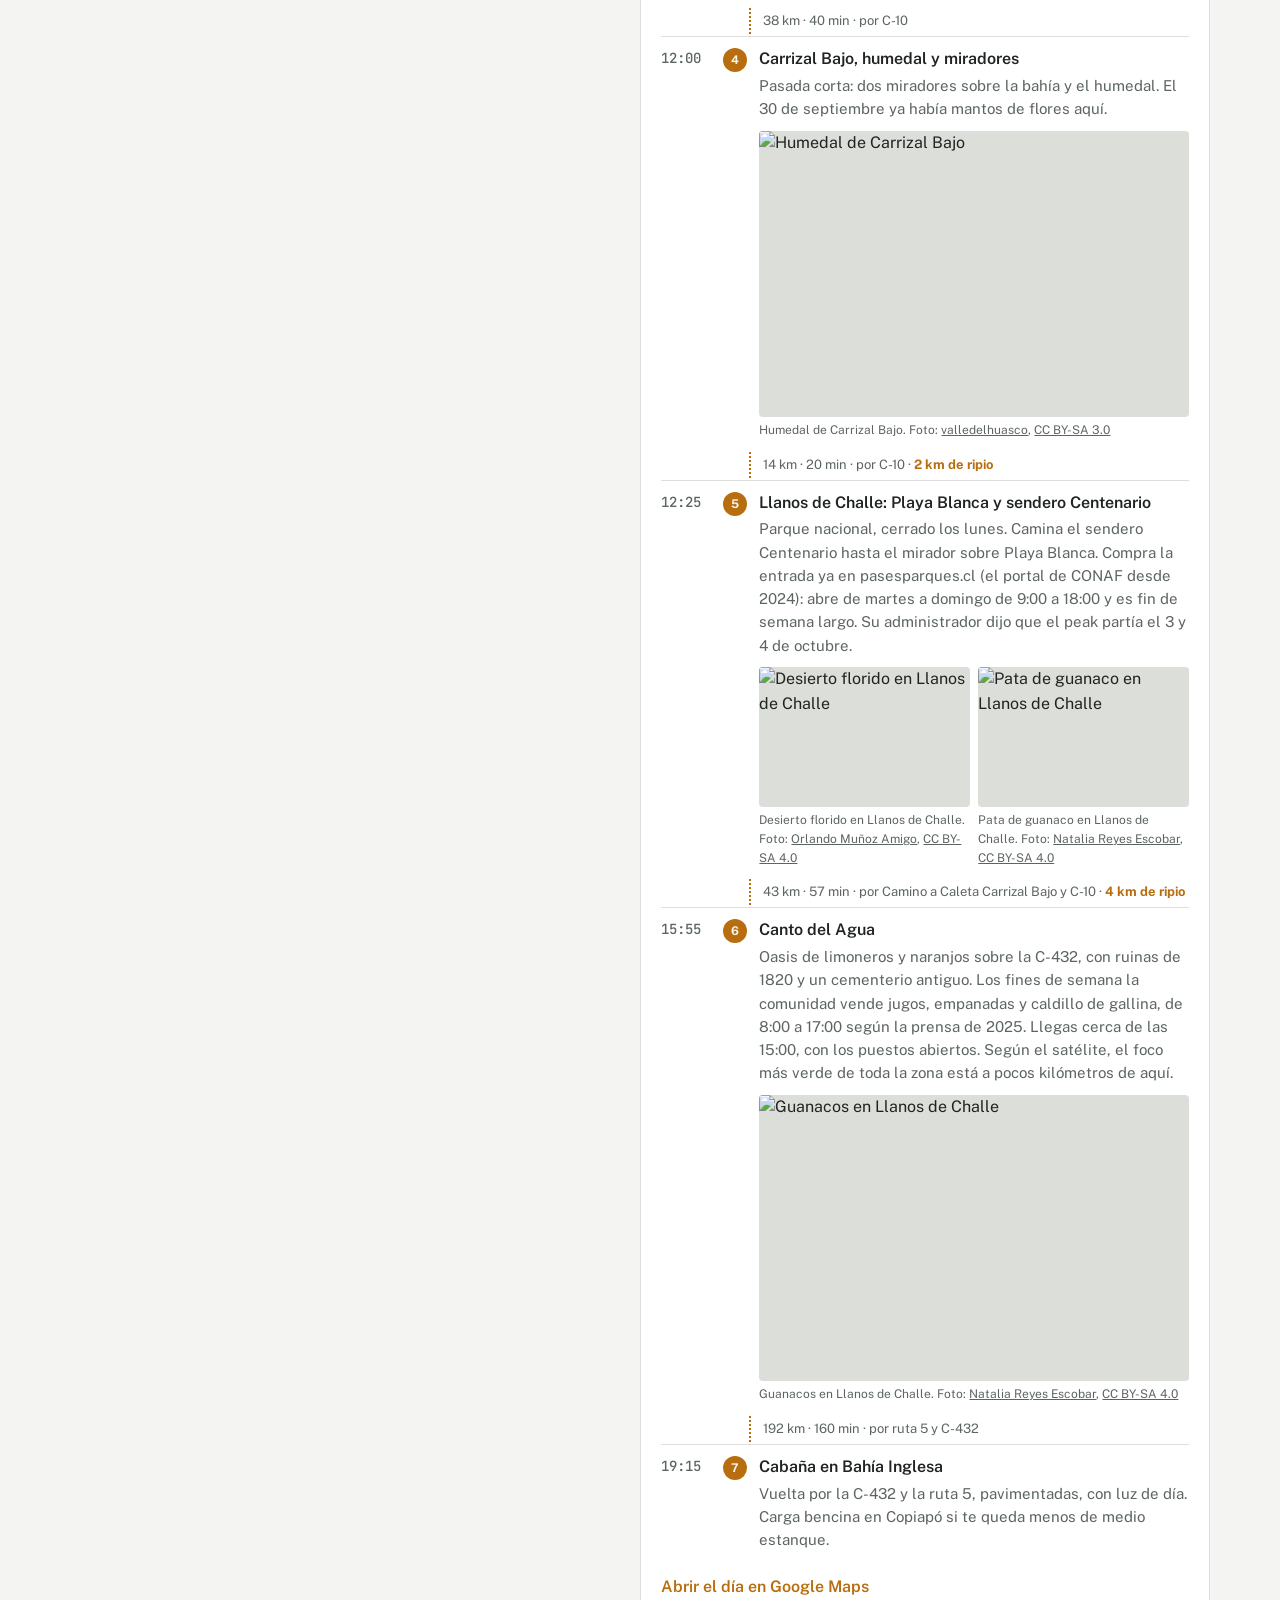
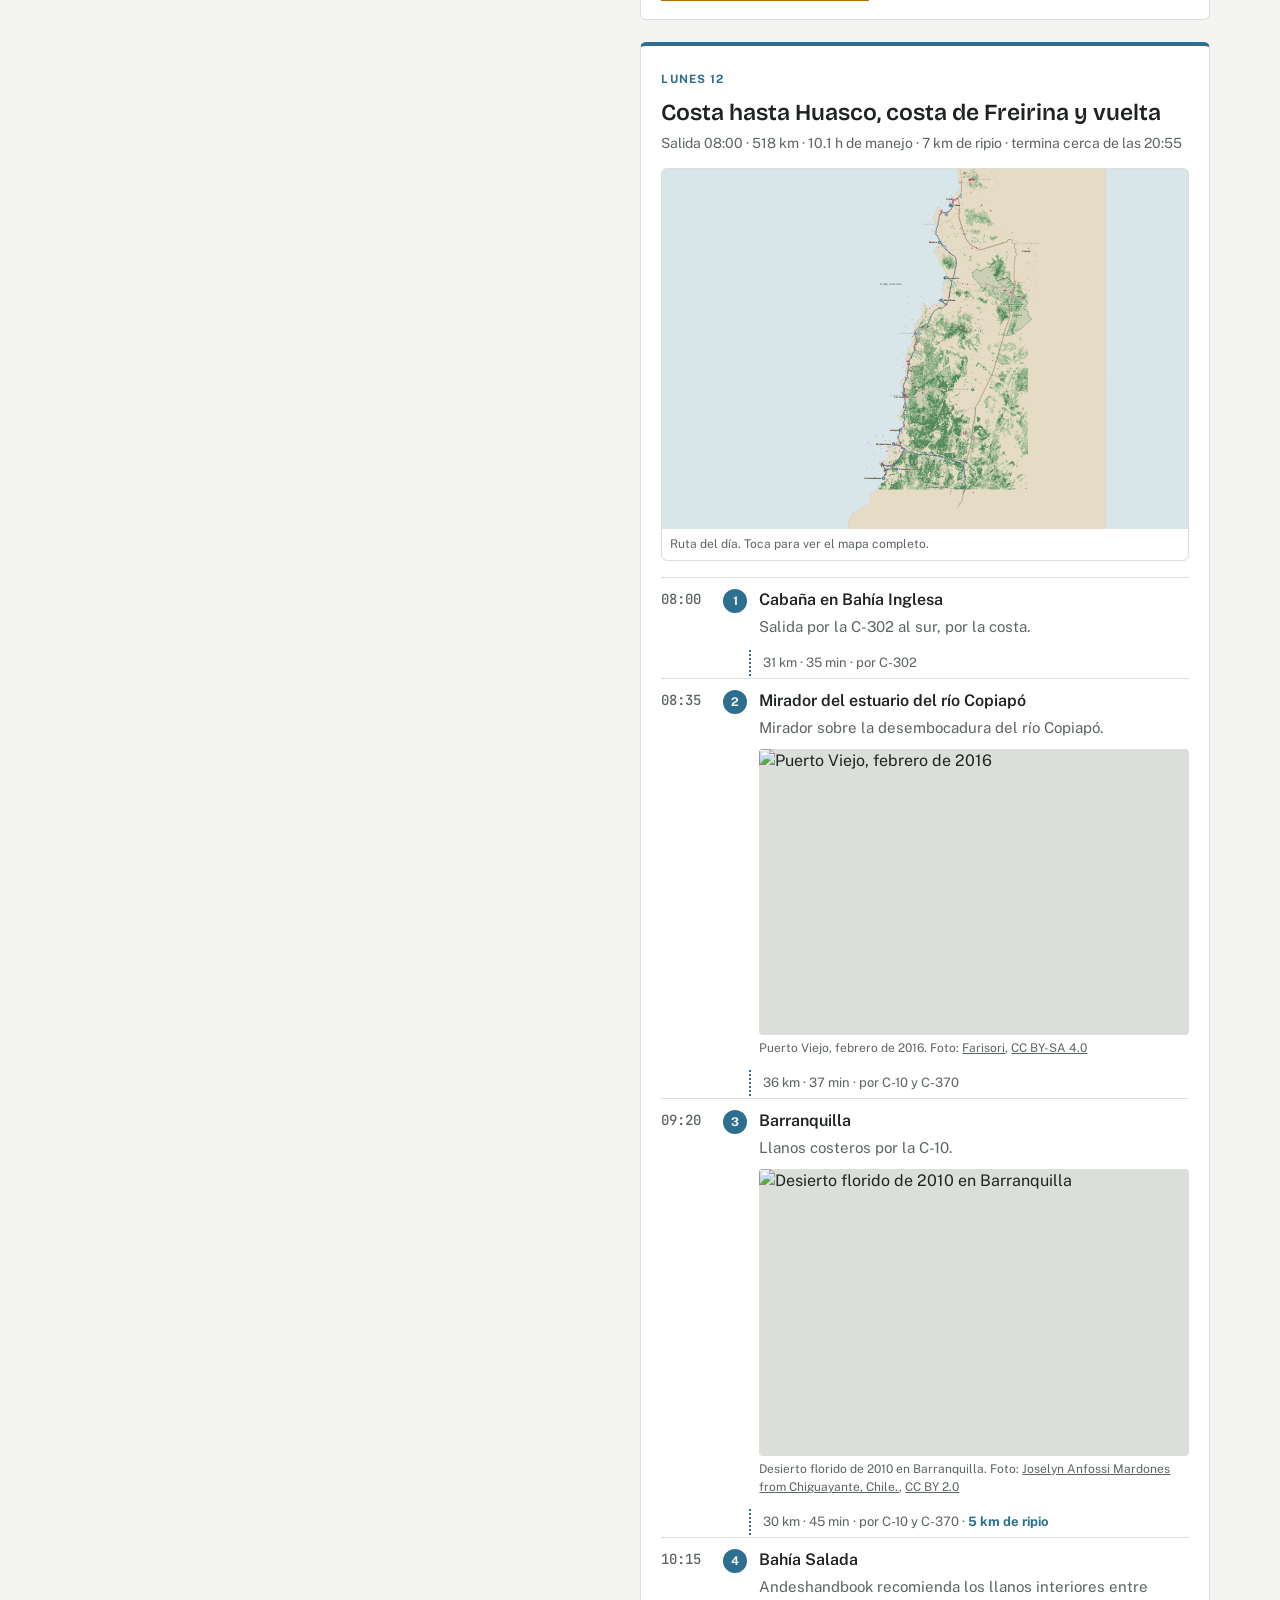
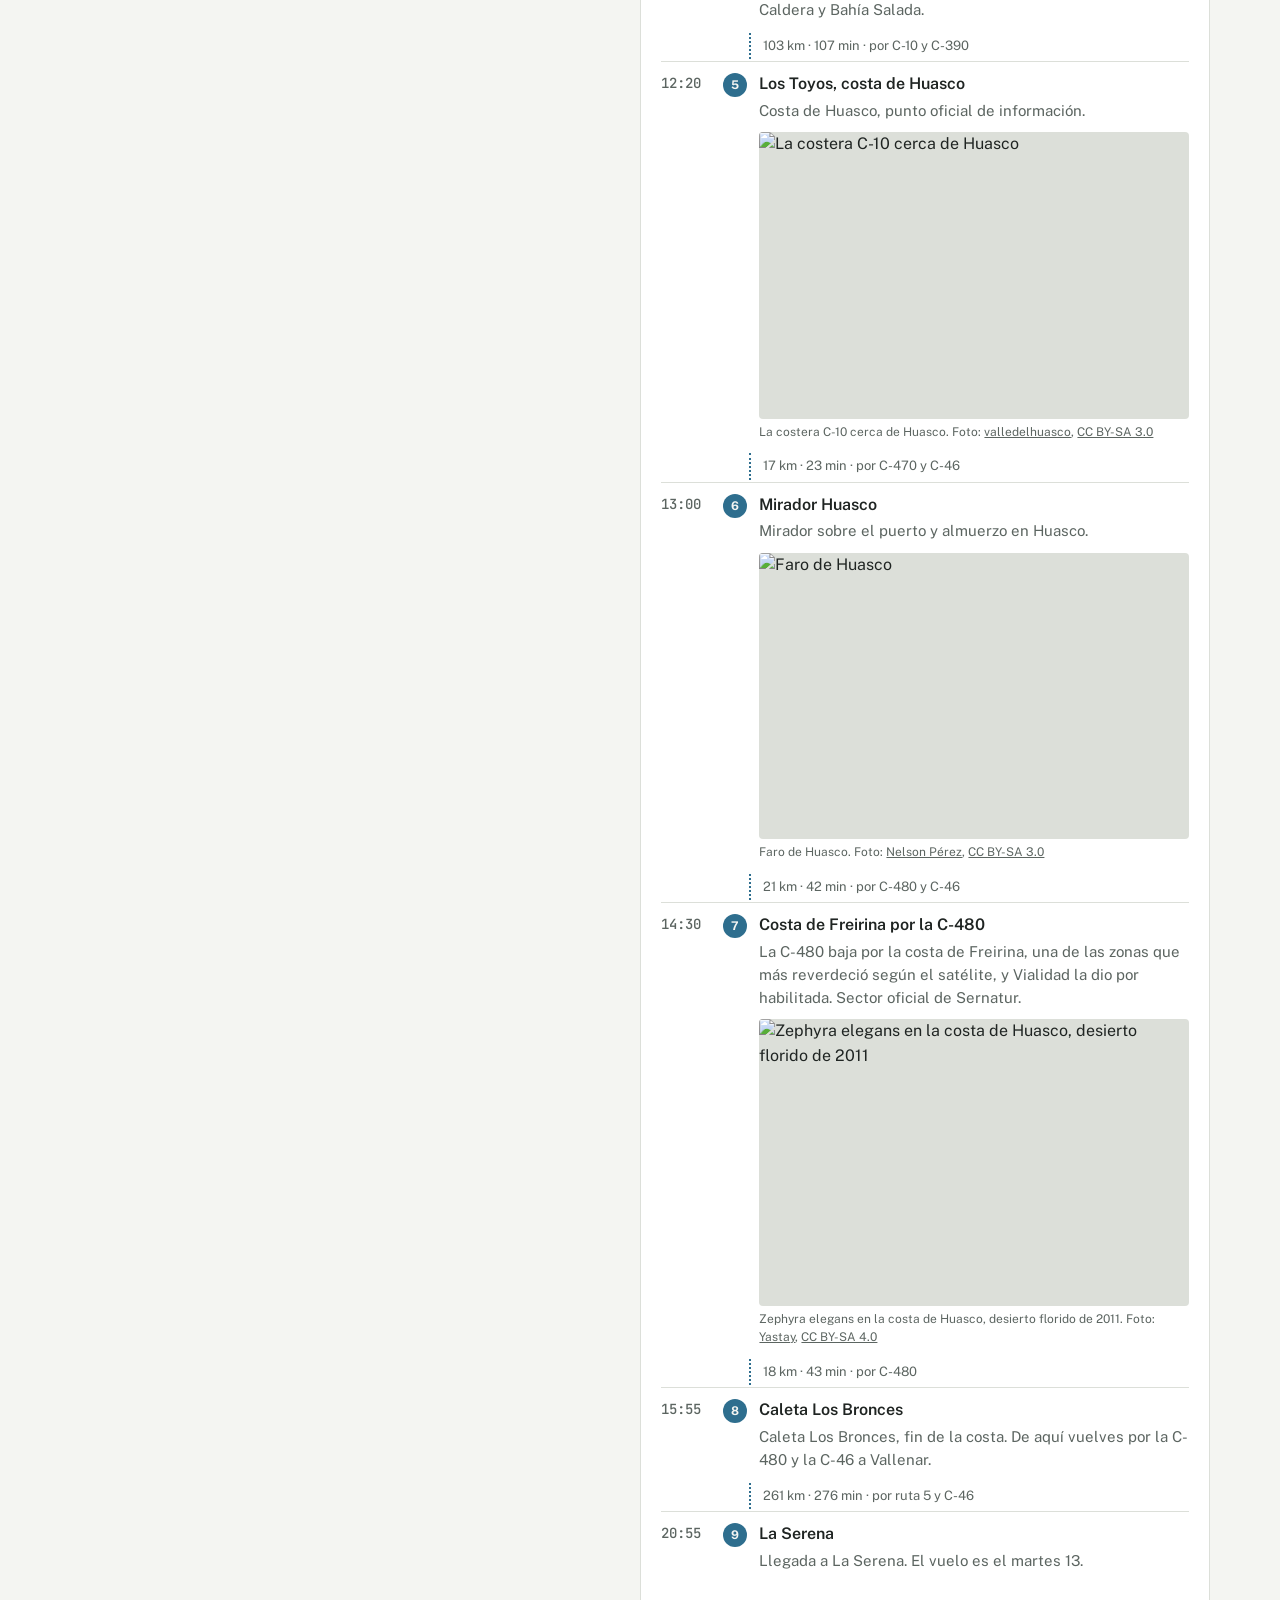
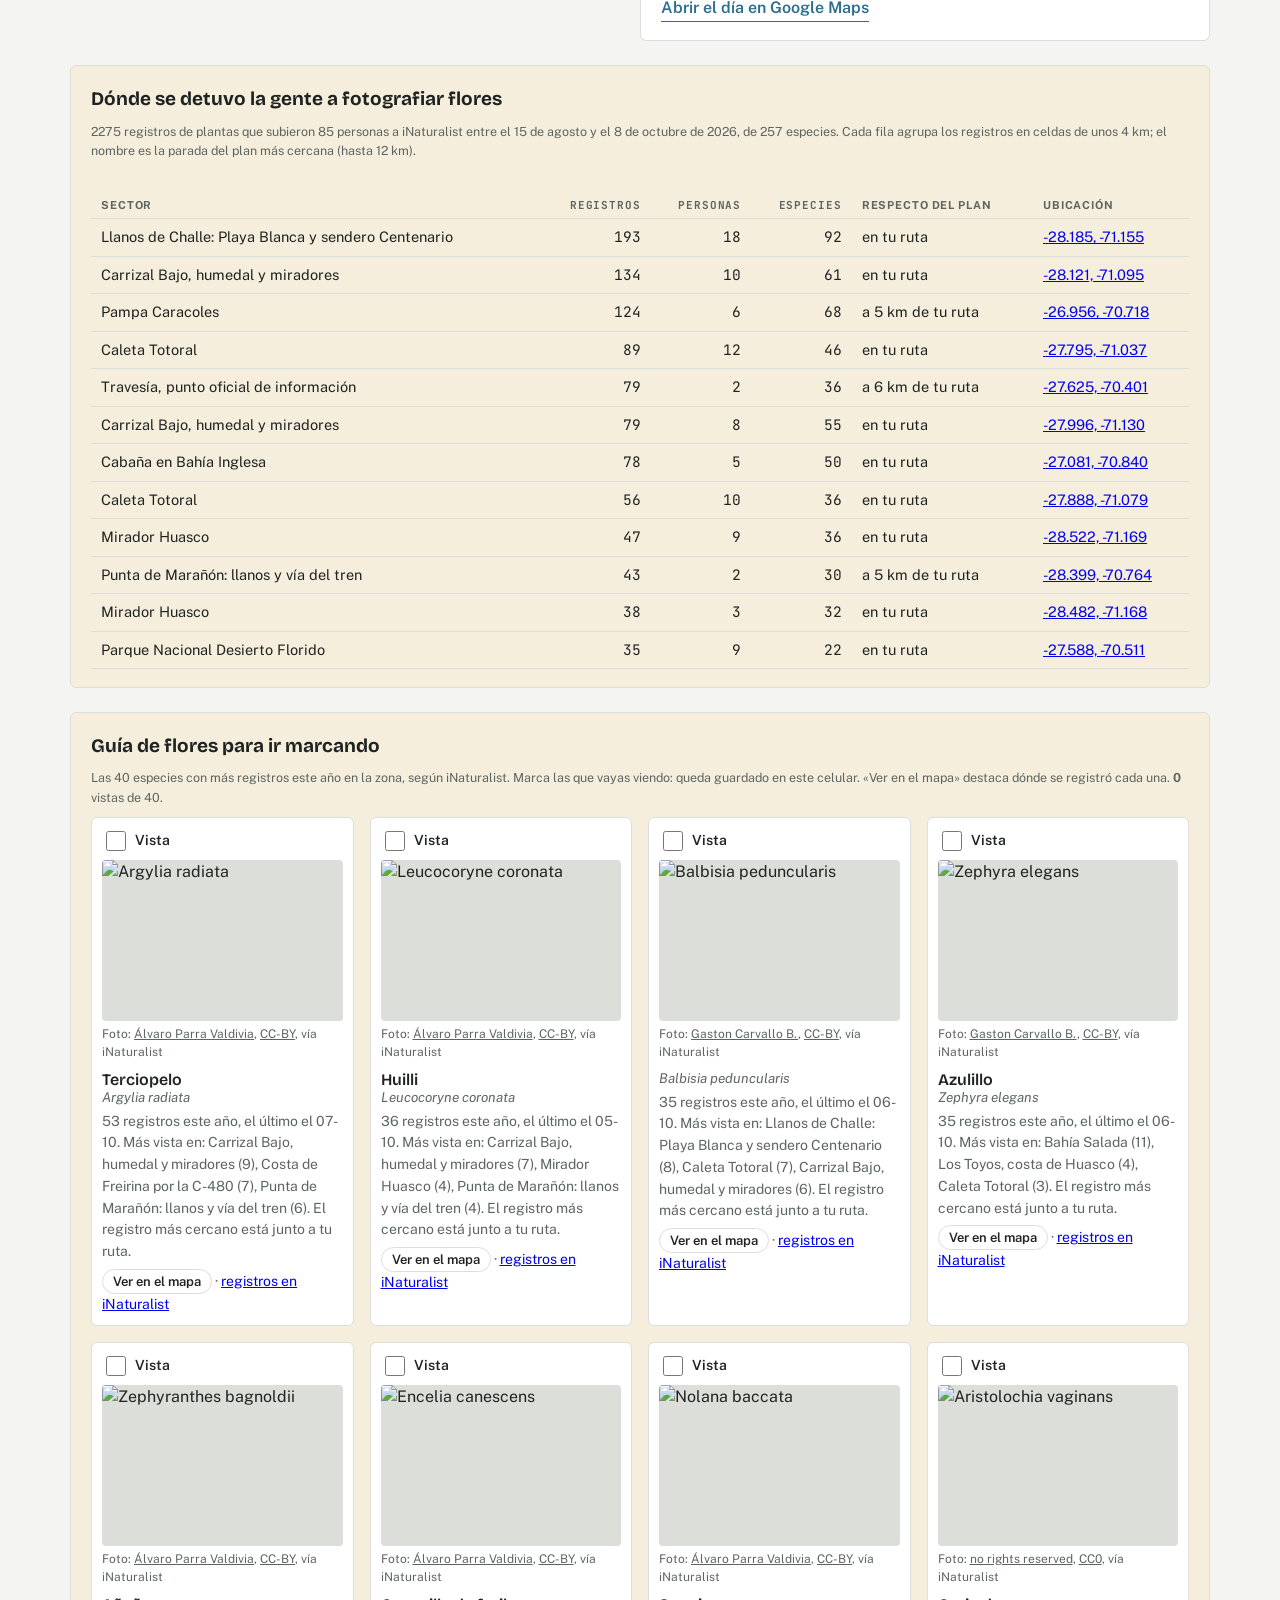
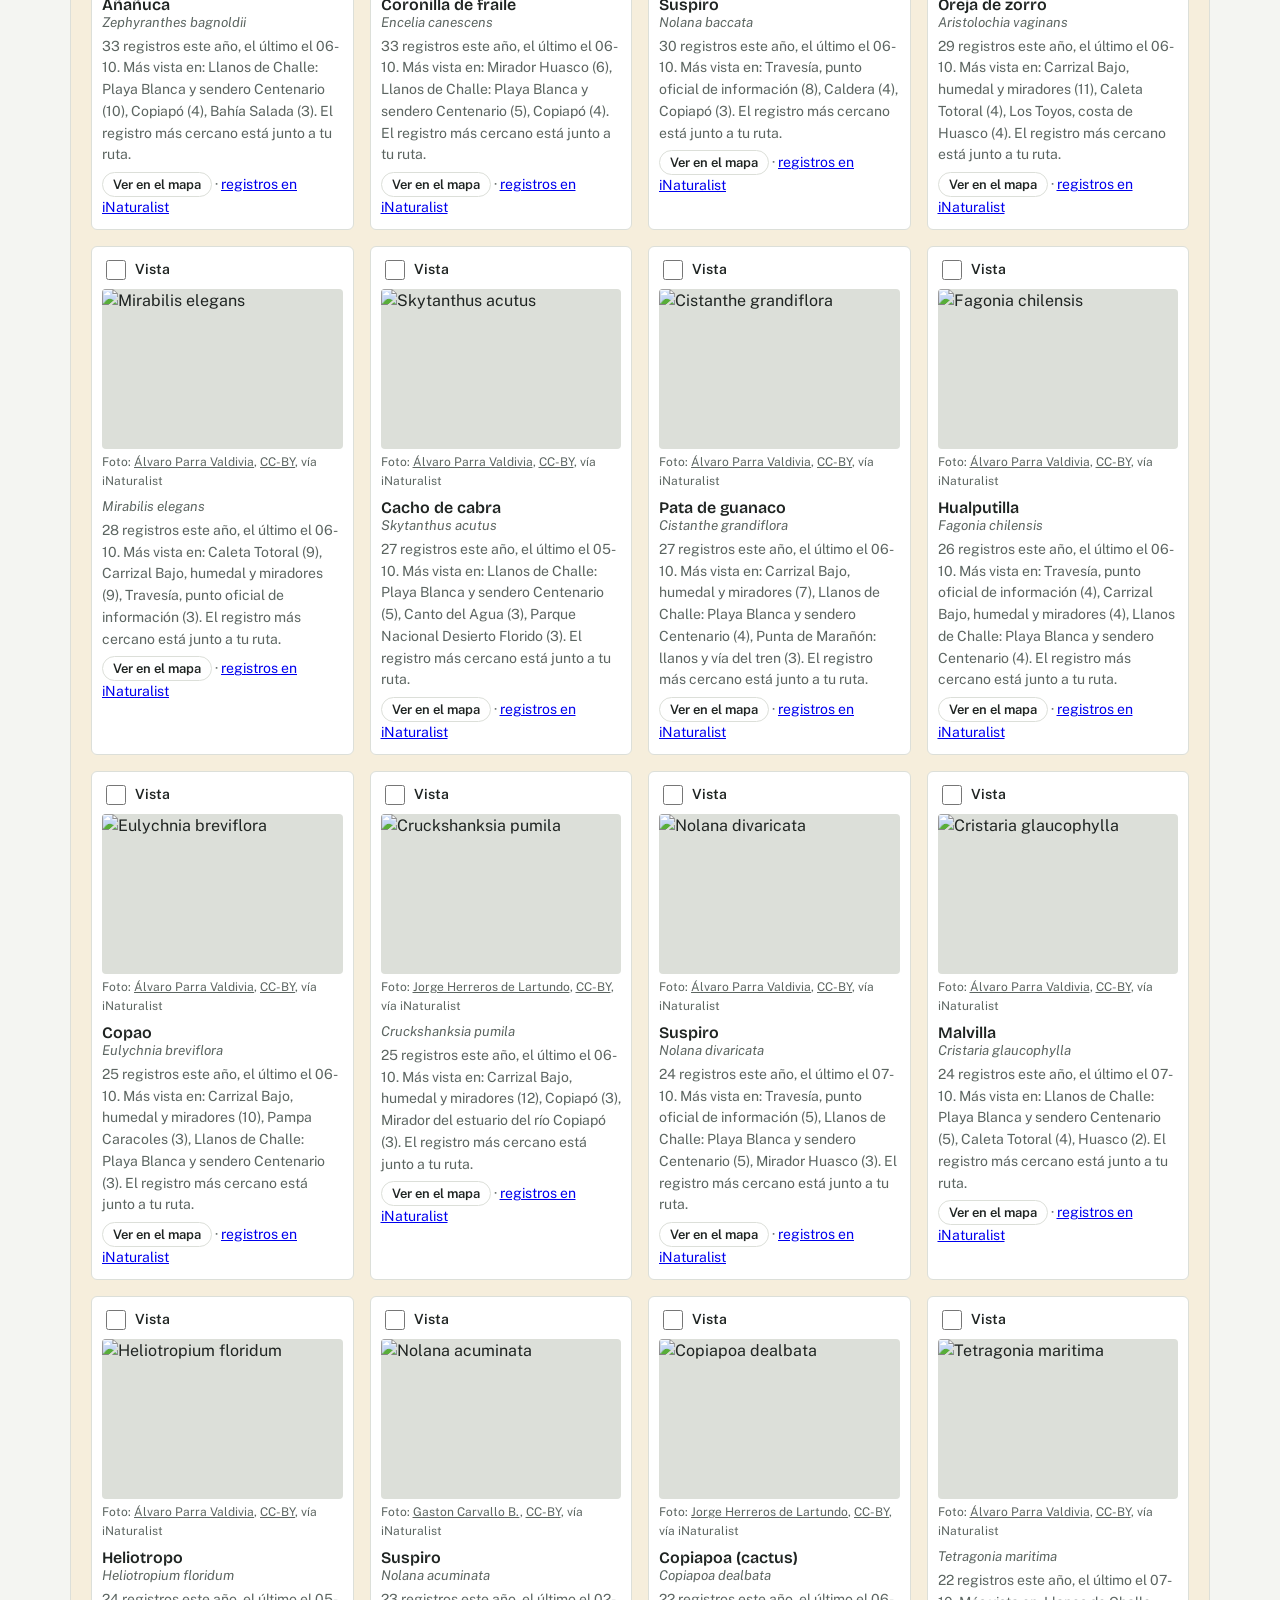
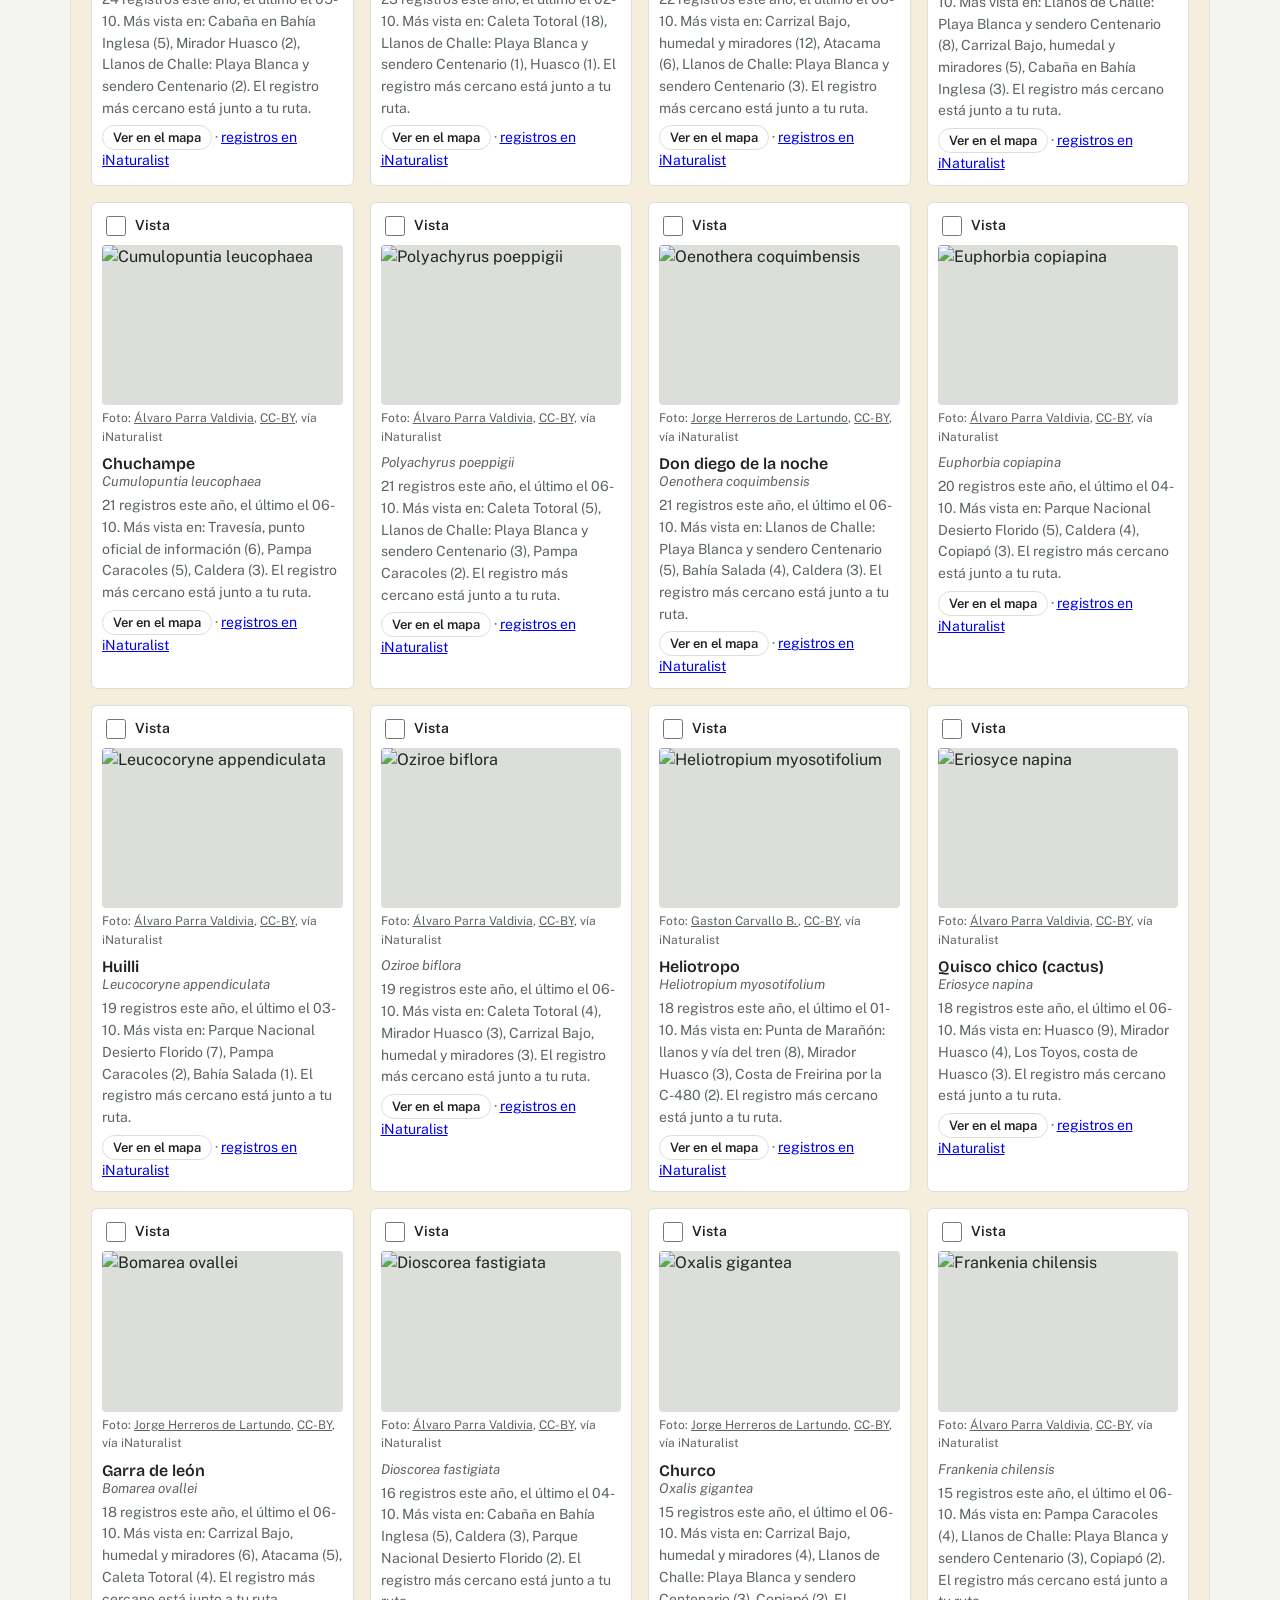
==== commit 3507dd53: "Desierto Florido 2026: domingo corto por la costa, sin Hacienda Castilla Co-Authored-By: Claude Opus" ====
--- a/desierto-florido-2026.html
+++ b/desierto-florido-2026.html
@@ -182,7 +182,7 @@
   </div>
   <div class="tw"><table class="sum">
     <thead><tr><th>Día</th><th class="n">Km</th><th class="n">Horas de manejo</th><th class="n">Km de ripio</th><th class="n">Termina</th></tr></thead>
-    <tbody><tr><td>Viernes 9</td><td class="n">406</td><td class="n">5.6</td><td class="n">0</td><td class="n">20:45</td></tr><tr><td>Sábado 10</td><td class="n">250</td><td class="n">4.8</td><td class="n">12</td><td class="n">20:55</td></tr><tr><td>Domingo 11</td><td class="n">523</td><td class="n">8.9</td><td class="n">35</td><td class="n">20:25</td></tr><tr><td>Lunes 12</td><td class="n">518</td><td class="n">10.1</td><td class="n">7</td><td class="n">20:55</td></tr></tbody>
+    <tbody><tr><td>Viernes 9</td><td class="n">406</td><td class="n">5.6</td><td class="n">0</td><td class="n">20:45</td></tr><tr><td>Sábado 10</td><td class="n">250</td><td class="n">4.8</td><td class="n">12</td><td class="n">20:55</td></tr><tr><td>Domingo 11</td><td class="n">411</td><td class="n">7.0</td><td class="n">12</td><td class="n">19:15</td></tr><tr><td>Lunes 12</td><td class="n">518</td><td class="n">10.1</td><td class="n">7</td><td class="n">20:55</td></tr></tbody>
   </table></div>
   <div class="bar" role="group" aria-label="Destacar un día en el mapa">
     <button type="button" class="all" id="btn-all">Todos los días</button>
@@ -190,7 +190,7 @@
   </div>
   <div class="grid">
     <figure class="map" style="margin:0">
-      <svg viewBox="0 0 1000 2125" data-bbox="-71.36,-70.36,-28.72,-26.84" role="img" aria-label="Mapa del itinerario por Atacama, de Bahía Inglesa a Huasco, con las rutas de cada día"><rect class="sea-bg" width="1000" height="2125"/><path class="land" d="M562.5,-18.2 L558.6,-14.6 L560.4,-12.1 L562.2,-3.5 L560.3,-2.3 L559.8,-0.0 L557.1,0.3 L554.7,2.0 L553.1,5.5 L553.5,7.1 L552.4,10.5 L549.8,12.6 L549.4,16.0 L548.0,16.1 L541.7,11.9 L539.5,17.5 L537.4,19.1 L538.8,20.3 L538.8,22.1 L543.3,18.8 L547.1,20.1 L549.4,26.3 L548.4,30.9 L547.3,31.6 L544.4,31.3 L543.5,33.3 L539.0,33.9 L538.3,36.8 L536.5,36.4 L535.4,37.1 L535.4,39.6 L532.0,40.3 L530.3,41.3 L530.6,42.3 L526.5,42.8 L525.8,43.6 L527.2,45.9 L530.2,46.6 L530.0,52.2 L532.0,52.5 L532.0,53.7 L533.9,55.1 L536.6,54.6 L537.4,55.8 L536.0,58.5 L537.5,60.6 L535.7,64.1 L536.2,65.6 L540.8,65.2 L545.8,63.1 L547.0,64.4 L546.4,66.1 L543.2,68.3 L546.5,67.5 L546.6,69.0 L548.3,69.9 L550.5,75.4 L547.4,77.2 L547.8,83.7 L544.6,83.9 L542.6,82.7 L541.6,83.3 L541.6,84.4 L545.1,86.6 L544.0,88.9 L545.0,90.7 L550.3,91.1 L550.7,93.5 L552.7,95.3 L551.5,99.2 L555.9,100.6 L556.4,102.2 L559.4,103.8 L560.9,106.0 L560.4,111.1 L561.7,112.3 L561.8,115.0 L561.6,117.1 L560.0,119.5 L556.0,121.6 L557.0,124.2 L560.0,125.3 L558.6,129.6 L555.1,131.7 L548.1,131.6 L548.1,135.5 L550.8,137.1 L550.5,139.8 L552.8,141.0 L552.7,143.1 L555.0,143.4 L555.9,144.5 L557.3,143.3 L559.6,143.8 L561.4,149.0 L565.2,150.3 L566.7,153.4 L567.5,159.1 L569.9,162.6 L570.7,167.9 L571.0,174.9 L569.4,176.9 L568.7,183.6 L566.8,187.3 L561.2,192.9 L558.5,193.3 L556.2,192.2 L553.5,192.8 L553.3,194.9 L557.0,196.0 L557.7,197.6 L557.1,199.0 L554.6,199.2 L553.8,200.4 L557.4,204.4 L557.2,207.5 L555.2,208.0 L554.0,206.2 L552.1,207.0 L551.6,208.8 L552.4,210.3 L550.3,212.3 L545.5,212.2 L543.9,210.1 L541.3,210.9 L538.7,213.4 L542.2,217.5 L542.0,218.8 L539.7,218.9 L538.5,217.6 L538.4,219.1 L535.4,220.4 L536.0,221.8 L537.1,221.7 L537.1,222.6 L538.8,223.2 L538.9,224.8 L540.4,226.7 L539.7,227.8 L540.4,230.8 L544.5,231.7 L545.1,233.1 L547.0,233.1 L547.5,236.0 L552.1,237.8 L552.4,241.3 L551.0,246.1 L546.8,250.8 L544.5,249.8 L539.1,253.7 L534.1,251.9 L536.0,253.5 L535.7,254.4 L532.1,255.4 L529.5,254.4 L529.4,250.9 L527.5,248.8 L528.0,246.4 L526.3,243.6 L523.3,242.5 L520.8,242.9 L519.2,239.6 L515.3,239.6 L513.9,237.6 L509.1,238.9 L509.0,238.1 L507.4,237.9 L507.7,241.0 L509.2,239.8 L511.4,240.2 L510.5,243.4 L512.8,246.3 L511.8,248.8 L513.9,250.0 L515.3,252.4 L513.5,253.8 L511.2,253.6 L508.9,256.2 L508.4,259.1 L503.9,263.8 L506.7,265.4 L507.3,266.9 L512.0,266.7 L514.4,263.8 L515.3,264.0 L518.2,267.2 L518.7,271.0 L518.2,272.0 L516.9,272.2 L518.1,272.7 L517.3,275.5 L514.2,277.5 L514.4,278.8 L512.7,279.4 L514.1,282.5 L511.7,284.6 L503.8,279.8 L500.4,279.9 L499.7,278.7 L501.2,274.9 L500.1,270.8 L499.1,270.4 L494.5,273.5 L494.8,276.6 L496.9,280.2 L495.6,282.8 L494.4,282.7 L493.2,284.5 L491.9,284.5 L492.4,285.7 L491.5,285.6 L495.6,289.1 L495.6,290.4 L493.9,291.5 L495.1,291.8 L494.2,293.2 L495.1,294.8 L493.0,294.7 L493.2,296.6 L494.6,296.6 L495.8,294.9 L499.2,294.6 L499.9,296.6 L502.4,297.6 L504.1,299.5 L506.3,299.1 L508.0,302.6 L507.5,308.9 L505.3,315.9 L498.4,326.3 L496.3,327.5 L492.7,327.0 L481.2,337.7 L475.0,341.1 L471.3,342.3 L462.4,342.7 L460.8,340.0 L459.5,339.6 L456.6,336.4 L453.7,335.4 L452.4,332.8 L449.9,331.8 L448.5,326.5 L442.9,324.1 L440.4,317.8 L432.6,306.7 L429.8,304.7 L425.4,304.6 L417.6,313.9 L416.7,316.1 L417.1,321.5 L414.5,321.6 L412.6,323.4 L412.6,327.9 L407.9,332.9 L406.1,336.9 L410.4,343.9 L409.2,346.0 L410.1,350.5 L405.6,350.7 L402.5,353.7 L399.9,364.8 L398.1,365.7 L395.6,365.6 L395.0,368.4 L392.4,367.9 L392.0,368.8 L393.2,370.6 L391.3,372.4 L388.6,371.2 L386.7,371.7 L389.3,374.5 L388.5,376.1 L389.1,378.1 L388.6,381.2 L390.1,384.7 L389.0,384.8 L388.8,387.4 L390.0,389.2 L389.8,392.1 L390.8,394.7 L389.2,396.3 L389.1,398.2 L392.4,401.1 L392.3,405.3 L397.1,410.8 L401.1,410.0 L405.6,411.3 L409.3,419.3 L408.4,421.6 L409.3,422.8 L408.7,423.7 L410.6,424.0 L413.0,428.5 L413.2,432.2 L412.1,434.2 L413.0,436.6 L411.3,437.7 L408.7,437.0 L408.2,437.9 L406.3,437.9 L404.6,442.9 L405.3,443.7 L408.0,443.5 L409.4,445.4 L410.7,450.6 L409.5,456.0 L406.0,460.2 L403.4,461.0 L401.0,459.4 L400.4,461.0 L397.6,460.6 L396.8,462.2 L398.4,462.0 L398.3,464.9 L404.0,467.0 L408.3,470.0 L408.6,473.2 L406.7,476.7 L407.6,483.1 L406.2,486.5 L408.6,487.2 L413.3,491.0 L420.3,501.4 L424.5,511.7 L428.7,527.2 L428.4,541.7 L426.3,553.6 L422.1,558.5 L419.1,559.2 L417.6,557.1 L415.6,558.9 L416.4,560.8 L415.7,564.5 L413.8,565.3 L412.7,564.4 L409.9,568.5 L410.1,570.9 L408.4,573.0 L407.1,577.1 L405.1,579.3 L402.4,590.7 L400.1,589.4 L395.2,592.2 L396.9,595.2 L394.5,600.3 L395.5,601.0 L396.7,599.5 L400.8,599.5 L402.5,600.7 L406.8,610.1 L412.1,609.4 L413.5,610.0 L414.9,618.8 L419.3,626.1 L420.3,629.4 L425.1,629.3 L425.8,631.5 L424.6,633.3 L426.9,636.5 L426.4,640.5 L428.6,642.1 L430.1,647.3 L430.0,652.2 L433.1,655.3 L432.1,658.3 L434.5,667.5 L434.3,669.3 L432.3,671.6 L435.1,674.4 L434.6,677.0 L433.6,676.9 L433.2,678.0 L434.1,678.3 L433.9,679.5 L436.5,679.2 L438.5,683.7 L443.3,684.3 L446.9,688.9 L449.1,694.2 L453.2,694.0 L462.0,708.0 L464.8,716.9 L463.3,718.6 L464.5,719.5 L464.2,721.7 L464.9,722.7 L471.7,724.5 L474.1,729.9 L473.8,735.0 L470.3,736.2 L473.5,736.3 L474.6,737.6 L474.6,739.5 L472.5,740.1 L471.1,745.6 L472.3,747.0 L471.9,750.3 L474.7,750.2 L475.6,754.3 L472.2,756.5 L471.0,755.3 L469.8,755.5 L468.8,758.1 L469.1,761.0 L465.7,761.2 L465.5,759.0 L462.9,757.3 L460.9,760.0 L459.4,760.0 L459.6,761.8 L461.8,764.3 L461.1,767.5 L469.0,766.0 L469.9,767.2 L467.3,771.7 L467.4,773.5 L465.9,774.1 L464.7,773.1 L463.2,774.0 L463.6,776.5 L461.7,778.7 L461.7,781.1 L459.5,782.0 L460.0,784.6 L463.5,785.5 L463.2,789.9 L465.4,789.5 L466.0,790.2 L463.9,793.9 L459.4,794.5 L456.2,797.4 L455.5,801.2 L452.2,806.4 L453.8,811.0 L456.5,814.1 L458.3,819.6 L454.7,826.7 L451.4,829.7 L452.2,836.7 L451.1,838.2 L451.1,851.4 L455.3,854.5 L456.4,856.5 L457.3,860.2 L456.2,862.7 L458.4,866.8 L457.5,868.1 L458.8,869.3 L458.9,872.4 L462.3,874.0 L462.3,876.1 L459.8,878.4 L461.7,881.0 L461.7,882.8 L458.4,886.1 L456.8,885.7 L458.0,886.6 L457.8,887.7 L455.4,889.5 L453.1,889.0 L450.8,887.1 L453.4,891.0 L452.0,894.6 L450.8,894.8 L451.9,895.8 L452.2,898.9 L449.8,903.5 L445.7,907.2 L441.0,907.2 L438.1,905.6 L436.2,906.1 L433.2,902.8 L431.1,903.0 L430.8,901.9 L429.0,902.9 L427.1,902.3 L425.2,903.6 L423.2,908.5 L425.9,909.2 L426.7,910.9 L422.9,912.0 L422.0,915.4 L423.0,917.3 L425.6,918.9 L425.9,922.7 L424.7,925.5 L421.0,929.6 L418.5,930.1 L418.2,931.5 L411.9,935.6 L407.7,936.4 L402.4,935.2 L401.8,933.4 L402.9,931.2 L401.2,927.5 L397.3,926.8 L395.8,929.7 L393.5,930.6 L387.6,927.4 L386.0,932.1 L383.8,932.4 L381.9,935.4 L381.0,940.3 L378.6,941.4 L376.4,940.8 L375.4,941.8 L376.5,948.6 L375.3,951.6 L369.5,954.6 L364.4,959.5 L360.0,961.3 L352.6,959.9 L349.4,952.0 L345.8,950.7 L342.9,944.3 L340.5,942.3 L340.5,940.2 L338.0,937.1 L337.9,933.8 L334.5,929.4 L331.8,929.5 L329.2,925.7 L324.9,927.4 L321.8,931.6 L322.8,933.4 L322.8,936.2 L324.0,937.0 L323.2,939.1 L323.8,942.3 L325.1,944.3 L323.9,951.6 L316.5,959.3 L320.8,977.3 L320.4,978.9 L319.1,979.4 L319.2,981.6 L318.3,982.7 L320.1,988.4 L316.7,993.5 L316.4,995.8 L321.7,1000.3 L325.2,1008.3 L321.8,1011.5 L317.2,1007.8 L315.8,1008.0 L315.0,1010.0 L312.9,1010.0 L311.6,1011.9 L312.6,1013.4 L308.6,1019.5 L307.4,1025.3 L305.2,1026.9 L300.6,1024.3 L300.1,1027.4 L295.0,1030.5 L294.1,1031.9 L294.6,1034.3 L293.6,1035.1 L293.8,1037.7 L289.3,1038.8 L292.7,1040.8 L291.6,1041.7 L292.0,1043.6 L289.9,1046.7 L291.0,1049.1 L290.0,1051.6 L287.5,1053.9 L288.2,1055.2 L286.4,1059.4 L283.6,1061.4 L280.3,1059.3 L280.7,1062.5 L278.9,1063.9 L279.6,1065.6 L276.1,1068.2 L276.6,1070.1 L274.0,1073.9 L275.9,1078.5 L274.4,1081.4 L274.0,1087.7 L272.8,1088.8 L274.0,1090.6 L271.0,1092.9 L269.2,1095.6 L269.4,1096.3 L271.0,1096.0 L271.6,1097.5 L267.7,1101.2 L269.0,1103.2 L271.5,1103.9 L271.1,1111.4 L275.2,1113.9 L275.2,1116.8 L272.4,1119.4 L269.4,1118.1 L263.1,1121.5 L263.4,1123.5 L259.8,1127.4 L258.8,1130.6 L259.7,1131.1 L258.7,1132.5 L259.0,1134.8 L256.3,1138.3 L256.3,1140.7 L253.7,1144.9 L252.9,1144.4 L252.5,1146.4 L249.5,1146.5 L247.5,1149.7 L247.5,1152.1 L248.6,1152.1 L249.0,1154.0 L252.6,1153.6 L252.6,1156.1 L254.8,1155.5 L253.7,1159.8 L255.9,1159.7 L253.1,1164.3 L255.3,1162.7 L256.1,1163.2 L255.9,1165.0 L257.5,1165.7 L258.1,1167.6 L257.1,1171.0 L256.4,1171.1 L258.1,1172.0 L256.5,1179.1 L257.3,1181.4 L256.7,1183.0 L254.5,1184.3 L256.0,1186.6 L254.8,1189.3 L255.5,1190.6 L253.2,1192.5 L250.4,1191.5 L249.9,1194.3 L246.7,1196.8 L246.7,1198.6 L245.6,1199.6 L246.7,1200.9 L245.1,1202.8 L247.9,1203.8 L247.4,1206.7 L244.8,1206.5 L244.2,1207.6 L242.1,1207.4 L240.3,1208.5 L237.4,1205.3 L236.2,1209.4 L237.0,1211.5 L235.2,1214.5 L236.3,1222.8 L233.0,1231.9 L233.2,1234.0 L235.0,1236.2 L234.3,1238.2 L235.3,1241.1 L234.1,1242.2 L231.0,1241.8 L227.7,1240.8 L227.2,1239.4 L226.7,1240.5 L225.1,1239.8 L223.6,1246.3 L224.0,1248.5 L222.0,1251.2 L220.0,1252.2 L218.4,1255.7 L218.1,1263.2 L219.4,1263.4 L220.4,1262.4 L221.1,1263.8 L222.7,1264.3 L223.5,1269.2 L222.4,1270.9 L218.5,1269.4 L215.8,1270.4 L217.3,1271.4 L216.2,1272.3 L216.9,1273.2 L215.5,1275.0 L215.3,1277.6 L217.2,1278.2 L217.8,1280.5 L216.2,1283.0 L217.0,1283.3 L216.5,1284.2 L214.5,1285.1 L215.4,1286.3 L212.3,1289.9 L213.1,1290.4 L210.9,1291.4 L213.7,1290.8 L214.7,1291.4 L213.6,1292.2 L214.6,1292.1 L213.7,1294.0 L215.0,1293.8 L214.2,1295.6 L216.0,1296.0 L215.3,1297.7 L217.2,1298.0 L217.5,1299.0 L214.8,1300.6 L212.0,1299.5 L212.1,1301.1 L214.1,1301.6 L213.2,1303.4 L214.5,1305.4 L213.3,1312.8 L216.1,1322.3 L214.3,1322.5 L214.1,1324.8 L212.0,1325.2 L212.1,1327.1 L215.5,1330.0 L218.1,1330.7 L217.9,1333.7 L219.8,1338.1 L218.8,1341.2 L215.8,1343.3 L215.8,1345.3 L213.1,1346.0 L213.7,1349.2 L213.0,1350.5 L214.1,1350.6 L214.7,1351.8 L215.1,1355.8 L212.8,1356.3 L211.0,1358.4 L207.7,1358.2 L206.9,1360.7 L208.3,1362.5 L208.8,1366.9 L210.5,1367.5 L210.9,1366.5 L212.3,1366.5 L211.9,1367.4 L212.6,1367.2 L212.8,1368.5 L213.6,1368.1 L214.0,1369.2 L215.8,1368.6 L217.4,1370.0 L216.9,1372.2 L212.5,1373.4 L210.7,1378.3 L212.3,1378.2 L212.2,1381.6 L215.2,1382.3 L213.9,1383.2 L213.4,1385.3 L214.4,1387.7 L217.2,1389.2 L216.0,1396.1 L214.7,1398.5 L215.7,1399.0 L215.0,1400.5 L216.0,1403.5 L214.3,1404.4 L212.9,1401.6 L211.5,1400.9 L210.0,1401.5 L210.3,1400.3 L207.4,1404.1 L201.7,1406.0 L201.7,1407.7 L200.5,1409.5 L198.4,1409.8 L197.1,1412.8 L195.0,1413.0 L192.2,1415.7 L191.3,1413.8 L191.6,1414.4 L190.3,1414.5 L191.3,1415.3 L190.7,1416.2 L189.5,1416.0 L190.5,1416.4 L189.8,1416.8 L191.4,1417.1 L192.6,1419.2 L197.9,1420.3 L197.9,1422.7 L196.3,1423.8 L191.7,1423.9 L188.0,1427.1 L182.4,1424.7 L181.7,1423.6 L180.8,1425.1 L182.0,1426.6 L179.0,1428.8 L179.6,1430.3 L177.7,1432.0 L178.5,1433.0 L176.9,1435.4 L178.0,1437.8 L176.1,1440.0 L176.4,1443.5 L175.1,1445.2 L175.8,1446.7 L177.2,1447.3 L179.0,1446.1 L180.2,1448.9 L186.6,1448.4 L188.2,1451.2 L191.1,1450.7 L193.3,1453.1 L193.6,1457.1 L191.1,1464.0 L195.3,1470.8 L196.2,1474.3 L197.9,1484.7 L196.8,1487.5 L196.9,1491.0 L198.1,1493.4 L196.6,1497.0 L194.6,1497.2 L194.1,1496.1 L193.4,1497.3 L191.5,1497.2 L189.8,1499.7 L190.7,1503.9 L192.1,1504.2 L194.5,1502.8 L196.3,1504.6 L195.6,1510.8 L197.2,1516.8 L194.7,1525.9 L198.2,1526.0 L200.6,1529.0 L200.3,1530.1 L203.0,1532.4 L203.1,1534.2 L200.6,1536.8 L199.7,1539.7 L201.1,1542.0 L200.4,1546.8 L201.7,1549.3 L201.0,1551.4 L203.9,1554.7 L203.9,1557.6 L205.0,1559.1 L206.1,1570.3 L205.1,1575.8 L202.9,1577.5 L202.9,1579.7 L201.4,1580.9 L198.2,1588.5 L198.7,1590.2 L195.7,1596.7 L193.2,1599.8 L191.8,1599.6 L192.1,1601.7 L189.1,1604.7 L189.0,1605.9 L186.7,1605.4 L186.6,1614.1 L182.2,1618.1 L181.4,1621.6 L182.5,1625.0 L182.8,1635.0 L180.9,1637.8 L182.1,1637.8 L182.3,1639.2 L178.6,1648.5 L177.0,1649.6 L174.4,1648.8 L174.4,1647.6 L168.3,1648.4 L164.6,1647.0 L165.9,1649.1 L165.0,1650.1 L162.1,1649.4 L161.7,1653.3 L163.8,1654.2 L165.7,1657.1 L166.8,1661.1 L169.8,1660.3 L170.8,1661.3 L171.6,1666.3 L172.7,1666.5 L171.5,1667.5 L171.8,1668.7 L172.6,1668.4 L172.3,1669.6 L175.5,1669.9 L175.6,1671.3 L177.8,1671.2 L179.6,1672.6 L179.5,1674.5 L180.9,1676.8 L179.1,1680.1 L180.8,1680.0 L180.6,1681.3 L183.2,1683.2 L186.3,1683.0 L187.9,1685.3 L190.5,1685.2 L195.4,1692.0 L198.9,1701.1 L198.5,1706.5 L199.7,1712.7 L198.9,1719.3 L197.7,1721.2 L191.9,1723.0 L187.3,1727.8 L181.4,1739.6 L177.3,1741.6 L175.9,1741.3 L171.6,1744.7 L170.5,1745.0 L168.1,1742.7 L167.4,1743.1 L168.5,1746.8 L167.9,1751.0 L170.5,1755.2 L170.9,1766.8 L168.6,1771.4 L166.8,1771.5 L166.1,1775.6 L163.8,1777.0 L163.3,1779.6 L160.3,1780.7 L161.2,1782.5 L158.9,1783.7 L159.2,1796.3 L157.9,1807.8 L151.4,1825.0 L147.4,1831.1 L144.4,1833.6 L143.1,1833.0 L139.5,1835.7 L136.2,1833.4 L135.8,1831.4 L133.3,1831.6 L130.2,1833.1 L128.8,1835.1 L127.2,1835.0 L128.4,1836.5 L125.8,1841.6 L119.3,1843.8 L117.7,1842.5 L115.7,1844.5 L112.7,1844.1 L110.6,1841.4 L105.8,1839.8 L107.2,1837.4 L104.8,1832.8 L102.1,1833.1 L100.7,1834.9 L100.3,1838.2 L101.4,1840.3 L103.4,1840.0 L104.5,1841.3 L104.3,1846.9 L101.7,1850.4 L97.0,1852.7 L96.1,1852.3 L96.0,1853.7 L94.1,1852.1 L93.8,1853.7 L94.7,1855.2 L95.8,1854.4 L96.4,1855.7 L96.9,1854.5 L106.1,1854.9 L107.9,1855.9 L108.9,1859.3 L107.1,1862.5 L100.4,1865.9 L100.7,1867.1 L99.8,1867.9 L100.6,1868.8 L100.6,1874.1 L96.6,1875.5 L87.6,1876.7 L85.7,1879.5 L86.7,1881.5 L90.3,1880.5 L91.0,1881.3 L91.8,1880.6 L94.4,1881.4 L99.6,1881.1 L101.3,1882.6 L101.0,1883.9 L103.4,1884.4 L104.7,1887.1 L104.8,1889.8 L101.9,1896.1 L101.8,1907.3 L102.4,1910.0 L104.4,1911.8 L103.2,1914.3 L101.7,1922.9 L98.9,1925.7 L92.9,1929.0 L92.3,1930.3 L85.9,1933.6 L81.6,1939.4 L79.4,1940.1 L77.3,1939.1 L75.5,1939.9 L76.4,1941.2 L75.6,1942.0 L70.4,1942.4 L68.5,1943.6 L67.8,1946.1 L65.7,1947.6 L65.9,1949.4 L64.9,1949.6 L65.5,1950.5 L64.2,1950.6 L63.7,1953.1 L61.1,1952.7 L60.4,1953.7 L58.4,1952.9 L56.6,1953.8 L53.8,1950.6 L49.5,1949.3 L45.9,1950.4 L46.0,1951.5 L45.2,1951.1 L44.4,1954.4 L47.0,1956.0 L45.7,1957.3 L43.2,1964.5 L46.7,1966.2 L51.6,1965.9 L53.4,1967.2 L53.8,1972.0 L55.4,1974.5 L54.9,1979.9 L56.4,1981.3 L58.6,1980.4 L60.9,1981.9 L60.6,1984.9 L63.9,1986.3 L65.2,1988.1 L69.7,1997.4 L69.3,2001.0 L71.5,2003.8 L71.2,2005.6 L73.3,2010.5 L74.7,2010.6 L77.9,2016.6 L80.1,2026.6 L79.3,2032.5 L77.1,2036.5 L69.9,2042.9 L70.2,2045.0 L68.9,2046.2 L69.3,2048.2 L70.5,2048.6 L69.8,2049.6 L70.5,2053.2 L69.2,2056.1 L68.7,2068.0 L67.8,2069.9 L63.5,2072.3 L64.8,2075.1 L64.0,2080.2 L60.0,2084.1 L57.6,2083.6 L55.3,2084.9 L56.5,2086.4 L55.9,2088.3 L50.8,2092.2 L48.7,2098.2 L45.4,2100.7 L42.0,2098.8 L38.2,2100.8 L38.8,2103.6 L36.8,2105.5 L36.9,2107.0 L32.9,2111.2 L33.9,2114.1 L33.0,2118.1 L29.4,2125.3 L27.1,2125.5 L25.8,2127.8 L24.0,2128.2 L21.1,2131.2 L20.4,2133.2 L19.7,2132.8 L17.3,2135.6 L15.9,2135.4 L14.5,2137.5 L12.0,2138.5 L11.2,2141.8 L9.9,2142.5 L10.4,2143.6 L9.7,2144.0 L8.1,2142.8 L7.0,2143.6 L6.0,2145.9 L6.7,2147.4 L4.2,2148.2 L4.7,2149.3 L2.9,2150.0 L2.7,2150.9 L-1.0,2152.9 L-5.0,2150.2 L-6.0,2156.8 L-9.6,2160.0 L-8.7,2161.0 L-10.7,2163.1 L-10.7,2165.0 L-11.7,2165.1 L-11.0,2166.1 L-12.1,2166.3 L-10.8,2167.9 L-10.6,2171.0 L-12.9,2172.6 L-11.7,2177.3 L-14.9,2186.5 L-15.1,2194.3 L-17.4,2198.6 L-17.3,2205.8 L-18.9,2209.7 L-24.5,2212.8 L-28.1,2216.6 L-31.8,2223.4 L-33.8,2223.2 L-39.5,2228.0 L-44.6,2229.5 L-48.2,2233.7 L-57.0,2234.2 L-59.2,2237.5 L-61.0,2237.3 L-62.8,2235.7 L-67.5,2237.1 L-71.1,2234.6 L-70.2,2238.4 L-74.7,2249.7 L-77.0,2251.0 L-79.1,2250.7 L-82.1,2254.9 L-82.8,2257.4 L-86.2,2260.8 L-93.5,2264.0 L-98.5,2268.2 L-103.0,2268.5 L-106.4,2272.2 L-108.0,2271.5 L-110.0,2272.6 L-112.2,2272.7 L-113.1,2271.9 L-116.0,2272.4 L-119.4,2269.2 L-121.6,2269.0 L-122.7,2271.2 L-124.9,2272.2 L-126.4,2275.9 L-129.8,2278.5 L-128.7,2279.7 L-130.3,2281.9 L-130.3,2284.4 L-133.8,2286.9 L-134.2,2290.8 L-137.0,2295.4 L-137.0,2300.2 L-139.5,2301.9 L-142.2,2308.6 L-143.9,2310.1 L-146.6,2315.8 L-147.3,2319.4 L-145.0,2323.5 L-150.8,2325.1 L-151.9,2332.6 L-155.3,2335.2 L-157.0,2333.9 L-157.3,2339.3 L-156.1,2338.9 L-154.3,2340.6 L-154.0,2344.8 L-156.3,2346.1 L-157.7,2344.4 L-160.3,2347.1 L-157.4,2346.3 L-158.8,2349.7 L-157.2,2351.2 L-154.1,2350.1 L-154.3,2353.9 L-155.8,2355.6 L-153.0,2354.0 L-151.2,2355.6 L-151.6,2358.4 L-150.2,2359.2 L-149.9,2362.5 L-150.8,2364.1 L-152.9,2364.6 L-151.9,2367.7 L-152.7,2368.2 L-152.3,2369.5 L-155.5,2369.5 L-156.0,2371.0 L-147.8,2376.4 L-145.3,2376.6 L-145.3,2378.0 L-148.1,2380.0 L-145.8,2382.4 L-144.3,2387.9 L-145.8,2391.0 L-145.8,2394.3 L-147.9,2398.3 L-150.5,2400.2 L-150.6,2402.5 L-152.4,2403.1 L-155.5,2407.1 L-157.2,2407.4 L-155.8,2410.0 L-156.6,2411.2 L-156.5,2416.1 L-158.2,2419.9 L-160.4,2421.8 L-163.8,2422.2 L-165.7,2426.6 L-161.7,2428.0 L-155.6,2425.9 L-154.9,2423.3 L-152.0,2422.2 L-151.8,2420.9 L-147.0,2417.0 L-143.2,2417.1 L-137.7,2419.1 L-132.1,2423.1 L-133.6,2426.8 L-132.0,2429.5 L-132.1,2438.0 L-133.5,2438.7 L-132.9,2442.3 L-134.6,2444.6 L-134.0,2446.0 L-138.9,2450.2 L-138.0,2452.1 L-139.6,2454.7 L-138.8,2457.3 L-141.5,2463.7 L1500.0,2464.1 L1500.0,-339.1 Z"/><path class="land" d="M390.6,451.1 L390.0,450.8 L388.2,454.1 L386.0,454.7 L385.8,455.8 L383.5,456.2 L383.4,458.7 L382.3,457.9 L382.8,459.0 L381.7,459.0 L382.8,459.5 L381.8,459.8 L382.8,462.4 L381.0,464.0 L382.4,464.6 L381.8,465.7 L389.4,455.4 L391.1,451.9 L390.6,451.1 Z"/><path class="land" d="M310.2,961.1 L314.6,959.6 L314.5,958.8 L311.4,957.2 L309.5,958.8 L310.2,961.1 Z"/><path class="land" d="M92.7,1834.0 L94.1,1833.0 L92.7,1832.9 L92.7,1834.0 Z"/><path class="land" d="M550.8,191.1 L552.5,189.9 L552.3,188.6 L548.4,186.6 L548.8,190.1 L550.8,191.1 Z"/><path class="land" d="M403.1,488.0 L404.6,487.7 L403.7,486.9 L400.6,486.1 L403.1,488.0 Z"/><path class="land" d="M446.8,853.0 L447.3,850.3 L446.6,848.8 L445.9,852.2 L446.8,853.0 Z"/><path class="land" d="M394.3,596.9 L394.8,596.9 L394.3,596.9 Z"/><path class="land" d="M188.6,1418.7 L190.1,1418.2 L188.9,1417.8 L188.6,1418.7 Z"/><path class="land" d="M91.1,1831.1 L89.5,1831.2 L91.1,1831.1 Z"/><path class="land" d="M464.6,772.8 L464.5,771.6 L464.0,772.8 L464.6,772.8 Z"/><path class="land" d="M491.2,279.8 L491.2,278.8 L489.9,278.8 L491.2,279.8 Z"/><path class="land" d="M450.8,806.1 L451.2,806.4 L450.8,806.1 Z"/><path class="land" d="M431.4,671.6 L431.5,672.0 L431.4,671.6 Z"/><path class="land" d="M448.6,808.8 L449.3,808.4 L448.6,808.8 Z"/><path class="land" d="M451.6,794.9 L452.0,794.6 L451.6,794.9 Z"/><path class="land" d="M505.0,278.9 L506.0,278.1 L505.5,276.5 L503.8,277.5 L505.0,278.9 Z"/><path class="land" d="M394.8,596.6 L394.6,596.3 L394.8,596.6 Z"/><path class="land" d="M431.1,681.1 L431.5,681.2 L431.1,681.1 Z"/><path class="land" d="M431.3,672.3 L431.1,672.1 L431.3,672.3 Z"/><path class="land" d="M96.2,1841.2 L97.6,1840.2 L96.2,1840.1 L96.2,1841.2 Z"/><path class="land" d="M98.2,1841.9 L98.2,1840.8 L98.2,1841.9 Z"/><path class="land" d="M411.3,560.0 L410.6,559.8 L411.3,560.0 Z"/><path class="land" d="M214.3,1278.1 L214.6,1277.7 L214.3,1278.1 Z"/><path class="land" d="M214.0,1278.6 L215.1,1278.2 L214.0,1278.6 Z"/><path class="land" d="M319.6,927.7 L321.2,926.6 L319.2,926.4 L319.6,927.7 Z"/><path class="land" d="M210.9,1330.3 L211.1,1330.0 L210.9,1330.3 Z"/><path class="land" d="M459.3,784.7 L459.4,784.8 L459.3,784.7 Z"/><path class="land" d="M252.9,1190.8 L252.2,1188.3 L252.9,1190.8 Z"/><path class="land" d="M452.4,795.5 L452.5,796.0 L452.4,795.5 Z"/><path class="land" d="M450.4,805.0 L450.7,805.8 L450.4,805.0 Z"/><path class="land" d="M210.2,1399.5 L209.6,1398.3 L209.4,1399.3 L210.2,1399.5 Z"/><path class="land" d="M551.9,144.0 L551.5,143.4 L551.9,144.0 Z"/><path class="land" d="M93.4,1855.1 L93.2,1856.3 L93.4,1855.1 Z"/><path class="land" d="M505.8,238.0 L506.2,236.9 L505.2,236.7 L505.0,237.6 L505.8,238.0 Z"/><path class="land" d="M212.9,1288.7 L213.8,1287.8 L212.3,1288.0 L212.9,1288.7 Z"/><path class="land" d="M51.6,1948.5 L51.3,1948.9 L51.6,1948.5 Z"/><path class="land" d="M504.0,238.4 L504.4,239.4 L505.3,238.1 L504.0,238.4 Z"/><path class="land" d="M94.4,1855.4 L94.0,1855.2 L94.4,1855.4 Z"/><path class="land" d="M463.1,718.4 L463.3,717.9 L463.1,718.4 Z"/><path class="land" d="M215.6,1282.6 L216.0,1282.1 L215.6,1282.6 Z"/><path class="land" d="M93.0,1854.9 L92.3,1855.6 L93.0,1854.9 Z"/><path class="land" d="M91.5,1853.4 L90.9,1853.9 L91.5,1853.4 Z"/><path class="land" d="M452.7,795.3 L453.0,795.7 L452.7,795.3 Z"/><path class="land" d="M459.2,784.8 L459.2,785.1 L459.2,784.8 Z"/><path class="land" d="M316.8,983.7 L317.1,983.1 L316.8,983.7 Z"/><path class="land" d="M553.8,191.5 L553.5,191.0 L553.8,191.5 Z"/><image class="verde" href="[data-uri]" x="0.0" y="0.0" width="1000.0" height="2125.0" preserveAspectRatio="none"/><g class="prots"><path class="prot sn" d="M561.4,147.7 L562.2,147.7 L563.3,149.8 L565.0,149.8 L565.8,150.8 L564.5,149.9 L562.2,149.8 L561.4,149.0 L561.4,147.7 Z"><title>SN Granito Orbicular</title></path><path class="prot sn" d="M558.3,240.7 L565.4,227.5 L569.6,228.6 L575.1,227.0 L573.0,249.8 L558.3,240.7 Z"><title>Cerro Ballena, ballenas fósiles</title></path><path class="prot sn" d="M465.1,348.4 L468.3,364.7 L485.5,364.7 L485.2,340.9 L465.1,348.4 Z"><title>Parque Paleontológico Los Dedos</title></path><path class="prot sn" d="M214.1,1404.4 L216.3,1407.5 L219.7,1415.5 L220.7,1423.9 L221.4,1423.8 L222.1,1421.7 L221.5,1419.6 L222.5,1416.0 L222.1,1414.7 L220.3,1412.9 L220.2,1408.7 L219.2,1407.9 L219.1,1405.7 L216.6,1403.1 L214.1,1404.4 Z"><title>SN Humedal Carrizal Bajo</title></path><path class="prot sn" d="M275.5,1114.6 L275.5,1116.6 L272.3,1119.9 L278.0,1124.0 L280.8,1124.9 L281.3,1127.3 L280.2,1127.3 L280.0,1129.9 L293.1,1128.5 L298.5,1130.7 L301.7,1133.1 L303.7,1132.6 L305.2,1131.7 L306.4,1126.1 L308.1,1123.3 L310.8,1120.7 L275.5,1114.6 Z"><title>SN Humedal de Totoral</title></path><path class="prot sn" d="M434.3,539.9 L436.5,540.0 L439.9,543.0 L440.5,543.8 L440.0,544.6 L440.9,547.1 L446.0,551.9 L453.4,551.7 L455.5,555.5 L457.9,557.5 L460.1,558.0 L462.4,559.5 L466.8,558.3 L470.1,559.7 L470.9,562.2 L472.3,563.2 L474.1,566.5 L475.0,566.3 L476.4,563.9 L477.5,563.9 L476.9,563.1 L474.5,564.8 L471.4,562.0 L470.4,559.1 L467.8,557.9 L465.0,557.8 L462.8,558.6 L457.8,556.9 L456.3,554.9 L456.3,553.2 L453.1,549.6 L451.8,549.4 L450.7,550.5 L448.5,550.1 L447.8,551.0 L446.2,551.4 L445.0,549.9 L444.6,547.6 L442.4,545.8 L442.5,540.7 L431.7,533.0 L430.2,532.6 L429.5,533.7 L430.3,534.4 L429.2,536.4 L429.4,540.9 L430.7,540.2 L434.3,539.9 Z"><title>SN Desembocadura río Copiapó</title></path><path class="prot pn" d="M196.9,1478.7 L197.9,1484.7 L196.8,1487.5 L196.9,1491.0 L198.1,1492.8 L197.9,1495.4 L196.2,1497.2 L194.6,1497.2 L194.1,1496.1 L193.4,1497.3 L191.5,1497.2 L189.8,1499.7 L190.4,1500.2 L190.7,1503.9 L192.1,1504.2 L192.7,1503.4 L194.5,1502.8 L196.3,1504.6 L195.6,1510.8 L197.2,1516.8 L196.5,1521.1 L194.7,1525.9 L195.8,1525.6 L196.4,1526.4 L197.0,1525.7 L198.2,1526.0 L200.6,1529.0 L200.3,1530.1 L202.6,1531.7 L203.0,1534.3 L207.8,1536.4 L212.3,1534.7 L216.6,1531.4 L218.3,1530.8 L221.5,1531.1 L223.5,1530.1 L226.0,1530.1 L227.1,1528.9 L229.0,1528.6 L230.4,1529.6 L231.3,1529.2 L237.3,1535.9 L235.6,1560.7 L234.7,1592.0 L240.1,1625.9 L338.1,1627.1 L406.9,1611.3 L427.6,1590.2 L453.4,1540.7 L467.2,1508.5 L434.3,1478.2 L419.1,1446.5 L311.2,1378.8 L322.9,1355.8 L296.0,1331.4 L246.7,1336.7 L237.8,1347.9 L251.1,1374.7 L253.3,1392.4 L241.0,1410.5 L254.9,1419.7 L268.6,1465.5 L268.4,1467.9 L242.7,1493.4 L233.9,1481.0 L222.8,1483.4 L225.6,1478.9 L222.4,1475.9 L221.5,1476.7 L220.2,1476.0 L219.1,1476.5 L215.6,1475.9 L208.9,1477.4 L207.1,1477.1 L206.0,1478.1 L202.6,1477.5 L200.8,1478.4 L196.9,1478.7 Z"><title>PN Llanos de Challe</title></path><path class="prot pn" d="M900.2,912.5 L912.1,869.2 L918.2,874.4 L918.7,877.7 L919.8,879.1 L922.5,879.1 L924.0,881.4 L925.9,882.8 L932.5,885.0 L941.1,886.2 L951.9,889.7 L966.7,900.5 L970.5,901.9 L975.3,899.4 L980.6,901.9 L985.5,902.0 L987.1,903.9 L991.1,906.7 L994.1,911.9 L996.0,916.8 L998.0,917.1 L998.9,918.4 L999.2,922.5 L997.4,928.5 L993.3,931.4 L989.4,933.2 L988.3,939.4 L989.1,945.9 L990.0,947.8 L990.6,954.9 L989.8,955.5 L983.9,951.1 L981.9,946.8 L980.7,946.1 L978.6,946.5 L974.8,949.8 L973.9,951.5 L973.6,954.0 L974.8,955.5 L974.9,957.0 L976.6,958.8 L973.3,964.8 L976.1,966.9 L981.1,965.1 L984.3,966.2 L986.1,965.9 L987.7,964.8 L988.4,965.2 L989.6,967.8 L989.5,971.2 L990.1,973.1 L997.1,977.2 L1001.1,985.1 L1003.7,987.9 L1004.6,990.6 L1003.6,991.8 L1002.4,997.7 L1001.5,999.4 L1022.6,1031.9 L957.4,1088.9 L946.3,1096.7 L947.1,1094.9 L946.5,1092.4 L945.2,1092.1 L939.7,1100.9 L925.6,1110.6 L924.4,1107.1 L919.3,1104.0 L918.6,1100.0 L915.3,1097.8 L913.5,1098.0 L912.3,1099.3 L909.9,1100.2 L908.8,1102.3 L906.5,1102.2 L905.6,1111.8 L905.8,1112.6 L907.8,1113.8 L906.9,1117.0 L908.5,1122.2 L900.7,1127.4 L864.7,1136.2 L901.6,1010.3 L904.0,1010.6 L907.5,1012.0 L916.0,1016.4 L918.0,1016.3 L919.1,1015.7 L919.8,1016.5 L921.7,1016.7 L930.4,1016.6 L933.9,1017.5 L937.8,1017.7 L941.4,1019.9 L943.0,1021.5 L945.2,1021.7 L948.5,1019.9 L950.3,1018.2 L951.5,1015.4 L955.1,1011.4 L956.0,1008.7 L954.8,1005.1 L953.4,1004.3 L930.9,1003.1 L928.0,1003.9 L925.2,1002.9 L922.6,1003.2 L920.9,1004.6 L919.8,1004.7 L918.6,1004.4 L916.5,1002.4 L914.6,1001.9 L914.5,996.7 L906.1,997.6 L905.5,996.1 L912.5,973.2 L893.2,966.8 L893.0,960.3 L893.8,960.6 L900.2,912.5 Z M715.0,707.3 L736.0,694.1 L764.6,697.4 L776.1,682.5 L772.3,670.7 L806.5,653.1 L841.0,656.0 L843.0,664.1 L823.7,701.1 L803.1,708.7 L801.8,713.7 L802.4,717.9 L804.7,721.1 L808.0,724.1 L813.1,725.3 L818.5,723.1 L821.9,719.0 L826.4,716.5 L834.3,714.7 L844.6,716.8 L847.6,725.2 L839.4,749.2 L829.2,755.8 L826.0,760.0 L823.0,761.3 L820.1,761.8 L815.8,761.8 L812.4,761.1 L806.5,761.6 L798.6,759.0 L796.4,762.2 L793.4,764.2 L793.2,766.6 L796.8,773.1 L797.7,778.3 L802.6,779.3 L808.6,782.1 L811.2,781.3 L818.5,774.9 L823.2,774.6 L824.3,773.4 L828.2,772.3 L831.2,769.7 L834.0,769.8 L835.1,769.2 L837.9,767.5 L839.5,764.7 L840.9,764.2 L879.9,766.4 L912.5,806.8 L911.6,826.4 L881.1,945.1 L879.6,944.9 L879.8,938.8 L869.5,916.9 L849.1,921.6 L764.4,876.5 L764.0,873.5 L763.1,872.0 L763.7,868.7 L767.3,865.3 L770.4,864.1 L778.1,856.3 L775.1,850.0 L771.3,848.9 L768.1,849.0 L762.7,852.8 L760.8,855.9 L758.7,857.8 L755.4,857.5 L752.5,856.2 L747.9,850.4 L744.1,848.1 L725.8,847.5 L646.9,759.2 L645.4,725.0 L674.8,704.4 L696.0,722.9 L715.0,707.3 Z"><title>PN Desierto Florido</title></path></g><g><path class="rc" d="M688.8,584.7 L676.7,585.5 L629.2,572.4 L619.3,572.2 L608.9,569.9 L595.9,564.6 L592.5,565.6 L581.6,565.0 L580.9,567.2 L582.8,570.2"/><path class="rc" d="M905.9,862.0 L896.0,859.4 L890.8,855.8 L880.9,855.0 L873.0,852.8 L864.8,848.4 L861.3,844.2 L857.0,843.6 L851.7,840.9 L846.5,843.3 L819.6,846.4 L806.4,837.0 L800.1,834.1 L792.9,826.1 L786.7,824.6 L756.8,812.7 L741.1,804.2 L731.6,802.9 L715.0,797.6"/><path class="rc" d="M423.2,403.9 L423.1,408.4 L425.7,417.1 L420.1,425.2 L418.0,436.2 L412.0,444.5 L410.9,454.0"/><path class="rc" d="M515.7,301.4 L508.2,319.5 L499.4,330.7 L483.4,341.2 L473.1,345.1 L462.3,343.0"/><path class="rc" d="M406.7,1199.7 L402.3,1201.0"/><path class="rc" d="M382.7,1180.2 L376.2,1173.0 L371.4,1164.5"/><path class="rc" d="M794.4,1302.5 L743.8,1282.8 L594.9,1248.7 L586.9,1248.9 L563.2,1239.6 L550.3,1230.5 L531.0,1222.1 L520.4,1218.6 L495.6,1213.6 L477.0,1206.6 L463.3,1198.4 L453.3,1196.4 L444.6,1189.6 L440.2,1190.4 L435.4,1195.5 L421.7,1194.3 L416.2,1198.2 L410.3,1198.0 L406.7,1199.7"/><path class="rc" d="M142.9,1838.1 L140.8,1839.8 L137.8,1839.8"/><path class="rc" d="M333.9,1896.0 L331.6,1896.0"/><path class="r5" d="M912.9,782.5 L913.9,785.7"/><path class="r5" d="M917.6,815.5 L919.8,804.9 L916.8,794.3"/><path class="r5" d="M894.0,518.1 L893.6,517.7"/><path class="r5" d="M893.6,517.7 L892.0,515.9"/><path class="r5" d="M890.4,514.8 L889.1,514.6"/><path class="r5" d="M892.0,515.9 L891.3,515.3"/><path class="r5" d="M881.7,516.6 L883.4,516.2"/><path class="r5" d="M883.4,516.2 L880.5,516.6"/><path class="r5" d="M596.5,2085.3 L589.4,2073.7 L589.4,2068.9"/><path class="rc" d="M522.9,1940.2 L493.8,1930.0 L485.9,1928.4 L472.0,1921.2 L450.0,1916.4 L439.8,1912.6"/><path class="r5" d="M557.3,357.3 L556.8,379.2 L569.9,417.7"/><path class="r5" d="M555.6,245.0 L560.6,236.5"/><path class="r5" d="M552.5,256.1 L552.4,255.7"/><path class="r5" d="M552.3,255.7 L552.3,256.1"/><path class="r5" d="M572.9,1964.2 L580.2,1972.5"/><path class="r5" d="M576.2,1953.8 L575.4,1954.9"/><path class="r5" d="M577.7,1951.8 L578.9,1950.0"/><path class="r5" d="M572.6,1958.4 L575.2,1955.3"/><path class="r5" d="M572.4,1958.7 L572.6,1958.5"/><path class="r5" d="M572.5,1958.4 L572.3,1958.7"/><path class="r5" d="M578.8,1950.0 L578.7,1950.2"/><path class="r5" d="M578.9,1949.8 L578.8,1950.0"/><path class="r5" d="M578.9,1950.0 L579.0,1949.8"/><path class="r5" d="M581.0,1946.3 L583.0,1943.5"/><path class="rc" d="M463.1,401.4 L442.5,416.7 L439.1,423.3 L442.7,461.9 L453.4,476.4 L448.8,499.0 L442.5,511.2 L450.9,534.6 L451.1,542.8 L449.3,545.8"/><path class="rc" d="M523.8,619.2 L532.3,628.0 L535.4,633.3 L538.6,654.7"/><path class="rc" d="M437.1,1911.2 L436.9,1911.1"/><path class="rc" d="M439.8,1912.6 L439.2,1912.3"/><path class="rc" d="M439.2,1912.3 L437.1,1911.2"/><path class="rc" d="M398.7,1905.9 L388.8,1903.4 L365.3,1904.2 L359.2,1902.9 L351.0,1896.8 L334.9,1896.2"/><path class="rc" d="M204.3,1717.0 L207.1,1727.8 L206.8,1730.7 L200.1,1738.8 L174.1,1785.7 L173.4,1796.8 L176.6,1808.8 L176.3,1820.4"/><path class="rc" d="M202.9,1641.2 L203.0,1648.6 L206.9,1659.0 L206.3,1667.8 L209.5,1674.5 L201.1,1688.8 L203.4,1713.8"/><path class="rc" d="M236.6,1302.8 L235.6,1321.4 L229.6,1349.1 L230.7,1351.4 L236.7,1355.0 L237.3,1356.9 L236.0,1358.6 L232.1,1359.6 L227.0,1365.6 L228.8,1375.0 L223.8,1393.4 L228.3,1400.2 L228.4,1405.5 L226.4,1407.9 L219.1,1410.7"/><path class="rc" d="M511.1,787.2 L500.7,845.1 L498.2,851.6 L498.2,857.7 L489.8,904.2 L477.0,933.3 L451.1,956.5 L446.2,958.6 L436.7,955.5 L428.5,957.6 L422.0,960.6 L395.3,978.2 L383.3,999.6 L355.7,1060.7 L353.5,1062.4 L334.9,1068.6"/><path class="r5" d="M577.6,1951.8 L576.2,1953.8"/><path class="rc" d="M582.8,570.2 L582.3,570.3"/><path class="rc" d="M582.3,570.3 L581.1,571.6 L582.3,573.1 L582.2,577.7 L577.1,582.6 L572.1,584.1 L535.1,578.9 L525.0,579.3 L489.3,587.9 L479.2,584.5"/><path class="rc" d="M447.5,552.2 L448.5,555.5 L459.2,567.0 L479.2,584.5"/><path class="rc" d="M447.4,551.0 L447.5,552.2"/><path class="rc" d="M160.7,1838.7 L156.0,1837.7 L151.2,1838.8 L146.0,1837.4 L142.9,1838.1"/><path class="rc" d="M160.9,1838.7 L160.7,1838.7"/><path class="rc" d="M441.1,543.5 L439.1,543.4 L435.9,546.4 L435.5,550.5"/><path class="rc" d="M441.5,543.7 L441.1,543.5"/><path class="r5" d="M917.5,816.0 L917.6,815.5"/><path class="r5" d="M917.5,815.6 L917.4,816.0"/><path class="r5" d="M801.3,1283.0 L796.7,1299.1"/><path class="r5" d="M796.9,1298.9 L805.8,1269.3"/><path class="r5" d="M584.3,1942.6 L584.4,1942.5"/><path class="r5" d="M651.9,1699.2 L651.7,1699.5"/><path class="r5" d="M584.4,1942.4 L584.3,1942.5"/><path class="r5" d="M651.7,1699.7 L651.9,1699.4"/><path class="r5" d="M642.3,1772.4 L646.4,1708.3 L651.7,1699.7"/><path class="r5" d="M651.7,1699.5 L646.2,1708.3 L641.6,1775.3"/><path class="r5" d="M584.3,1942.5 L582.3,1944.0"/><path class="r5" d="M910.9,752.8 L913.3,701.0 L911.5,690.0 L915.6,657.1 L917.5,629.2 L923.2,620.3 L928.0,615.4"/><path class="r5" d="M575.2,1955.3 L575.5,1954.9"/><path class="r5" d="M575.4,1954.9 L575.1,1955.2"/><path class="r5" d="M575.5,1954.9 L576.3,1953.8"/><path class="r5" d="M573.9,1956.7 L572.6,1958.2"/><path class="r5" d="M572.4,210.7 L572.3,213.0"/><path class="r5" d="M559.7,237.3 L558.6,239.3"/><path class="r5" d="M572.7,203.6 L572.8,201.2"/><path class="r5" d="M572.8,196.9 L572.7,198.8"/><path class="rc" d="M565.6,227.5 L569.7,228.8 L581.4,225.5 L596.7,218.5 L619.4,212.1 L652.0,199.6 L659.0,199.0 L663.8,200.4 L676.3,198.3 L683.0,201.0 L698.7,201.1 L702.8,198.6 L703.3,196.4 L705.1,195.2 L734.7,190.0 L744.5,185.1 L767.7,191.1 L780.5,200.2 L786.4,202.6 L792.5,201.9 L794.1,200.5 L794.0,198.7 L799.6,197.8 L814.3,182.7 L813.9,175.6 L808.3,165.4 L801.1,157.1 L800.2,149.8 L791.4,126.5 L787.6,122.2 L784.3,121.1 L782.0,115.6 L772.3,100.6 L772.0,94.0 L770.0,92.1 L767.5,82.3 L764.7,76.9"/><path class="rc" d="M212.6,1422.1 L211.0,1419.6 L214.6,1412.7 L213.4,1406.7"/><path class="rc" d="M218.1,1411.1 L214.4,1413.6 L212.9,1420.0"/><path class="rc" d="M336.1,1170.5 L315.2,1162.5 L306.7,1150.3 L296.9,1141.7 L281.7,1140.2 L279.4,1138.9 L274.8,1130.3 L276.3,1123.6 L275.6,1122.3"/><path class="rc" d="M282.4,1182.0 L278.1,1185.1 L278.2,1191.5 L274.5,1191.5 L270.3,1197.3 L268.5,1204.0 L268.9,1212.3 L274.8,1225.8 L274.9,1228.8 L264.5,1237.5 L261.2,1245.7"/><path class="rc" d="M137.8,1839.8 L135.2,1838.3"/><path class="rc" d="M178.7,1844.0 L177.1,1843.4"/><path class="rc" d="M135.2,1838.3 L131.1,1838.3 L124.4,1846.7 L114.4,1845.9 L105.6,1840.6"/><path class="rc" d="M180.3,1846.0 L178.7,1844.0"/><path class="rc" d="M715.0,797.6 L696.2,798.4 L672.6,795.1 L662.2,807.4 L655.1,809.1 L594.7,802.7 L550.4,794.9"/><path class="rc" d="M331.6,1896.0 L331.1,1896.2"/><path class="rc" d="M331.1,1896.2 L318.3,1898.3 L310.6,1896.1 L305.3,1899.7 L299.9,1900.6 L289.8,1897.4 L284.9,1898.3 L281.7,1897.5"/><path class="r5" d="M576.3,1953.8 L577.7,1951.8"/><path class="rc" d="M538.6,654.7 L539.4,663.3 L537.7,684.7"/><path class="rc" d="M479.2,584.5 L445.2,567.1 L437.5,565.9 L430.1,561.6 L422.8,561.3 L419.1,559.8 L418.6,558.6"/><path class="rc" d="M479.2,584.5 L497.0,602.3 L511.5,614.4 L523.8,619.2"/><path class="rc" d="M254.2,1883.9 L248.6,1884.4 L228.2,1882.0 L218.0,1869.8 L212.5,1865.4 L195.5,1856.4"/><path class="r5" d="M919.0,801.8 L919.6,806.0 L917.5,815.6"/><path class="r5" d="M914.0,785.6 L912.9,782.5"/><path class="r5" d="M589.3,2068.8 L589.2,2073.6 L596.6,2086.8"/><path class="r5" d="M579.8,1971.8 L573.6,1965.3"/><path class="r5" d="M664.5,568.5 L632.4,552.4 L628.0,547.4"/><path class="rc" d="M569.2,1956.9 L567.0,1955.8"/><path class="rc" d="M219.1,1410.7 L218.1,1411.1"/><path class="r5" d="M928.6,608.9 L921.0,598.9 L922.6,585.0 L920.2,577.7 L913.1,565.3 L913.2,558.0 L915.1,551.4"/><path class="r5" d="M570.5,217.8 L569.4,219.6"/><path class="r5" d="M569.6,219.6 L570.5,217.8"/><path class="r5" d="M547.6,2241.2 L554.7,2232.9 L557.6,2221.2 L562.2,2217.3 L565.2,2212.0"/><path class="r5" d="M928.0,615.4 L930.5,612.3 L928.6,608.9"/><path class="r5" d="M916.2,792.6 L916.1,792.0"/><path class="r5" d="M916.3,793.2 L918.1,798.8"/><path class="rc" d="M414.9,491.1 L417.1,491.9 L423.2,500.9 L429.9,518.5 L432.6,533.6 L442.4,540.3 L443.6,542.3"/><path class="r5" d="M746.6,567.6 L757.7,564.3"/><path class="r5" d="M786.0,555.4 L761.8,562.9"/><path class="rc" d="M696.7,582.9 L688.8,584.7"/><path class="rc" d="M259.8,1885.5 L259.4,1885.2"/><path class="rc" d="M278.5,1895.7 L276.8,1894.4"/><path class="rc" d="M259.4,1885.2 L256.2,1884.0"/><path class="rc" d="M279.2,1896.2 L278.5,1895.7"/><path class="rc" d="M280.6,1897.1 L279.2,1896.2"/><path class="rc" d="M281.7,1897.5 L280.6,1897.1"/><path class="rc" d="M276.8,1894.4 L259.8,1885.5"/><path class="r5" d="M572.7,198.8 L572.7,201.7"/><path class="r5" d="M572.8,198.8 L572.9,196.9"/><path class="rc" d="M794.7,1302.6 L794.4,1302.5"/><path class="r5" d="M669.2,1584.8 L664.1,1594.9 L663.5,1605.0"/><path class="r5" d="M794.1,1307.8 L794.1,1307.9"/><path class="r5" d="M794.2,1308.0 L794.3,1307.8"/><path class="r5" d="M663.8,1599.5 L664.6,1593.9 L669.9,1584.2"/><path class="r5" d="M579.7,1948.5 L579.1,1949.6"/><path class="r5" d="M579.0,1949.8 L579.7,1948.6"/><path class="r5" d="M571.8,1960.4 L572.0,1962.3"/><path class="r5" d="M573.1,1964.4 L572.4,1958.8"/><path class="r5" d="M740.3,569.2 L736.6,570.5"/><path class="r5" d="M719.3,575.9 L720.9,575.4"/><path class="r5" d="M915.2,550.0 L915.3,547.5"/><path class="r5" d="M915.3,547.5 L915.1,548.9"/><path class="r5" d="M915.3,547.5 L915.8,543.4 L913.8,540.4 L905.3,541.1 L901.8,539.1 L900.8,530.6 L894.0,518.1"/><path class="r5" d="M559.4,307.1 L559.7,288.4"/><path class="r5" d="M559.1,285.7 L559.0,307.1"/><path class="r5" d="M794.6,1306.0 L794.2,1307.6"/><path class="r5" d="M794.3,1307.8 L794.3,1307.6"/><path class="r5" d="M794.1,1307.9 L794.0,1308.1"/><path class="r5" d="M793.6,1310.2 L793.7,1309.7"/><path class="r5" d="M885.5,947.7 L885.2,948.1"/><path class="r5" d="M883.9,949.9 L883.6,950.3"/><path class="r5" d="M885.2,948.1 L883.9,949.9"/><path class="r5" d="M885.7,947.3 L885.5,947.7"/><path class="r5" d="M887.2,944.8 L886.6,945.9"/><path class="r5" d="M886.6,945.9 L885.7,947.3"/><path class="r5" d="M906.2,864.8 L887.2,944.8"/><path class="r5" d="M886.1,947.1 L886.5,946.5"/><path class="r5" d="M888.5,942.0 L905.9,866.9"/><path class="r5" d="M791.8,1314.6 L791.4,1316.0"/><path class="r5" d="M793.5,1309.7 L791.8,1314.6"/><path class="r5" d="M791.8,1316.1 L792.2,1314.7"/><path class="r5" d="M792.2,1314.7 L792.7,1313.2"/><path class="r5" d="M792.7,1313.2 L793.6,1310.2"/><path class="r5" d="M796.3,1300.5 L795.9,1301.7"/><path class="r5" d="M795.9,1301.7 L795.7,1302.5"/><path class="r5" d="M795.7,1302.5 L795.4,1303.4"/><path class="r5" d="M795.3,1303.9 L794.6,1306.0"/><path class="r5" d="M794.8,1306.0 L795.4,1303.9"/><path class="r5" d="M796.4,1300.7 L796.9,1298.9"/><path class="r5" d="M795.8,1302.6 L796.1,1301.8"/><path class="r5" d="M796.1,1301.8 L796.4,1300.7"/><path class="r5" d="M795.4,1303.9 L795.8,1302.6"/><path class="r5" d="M802.3,1279.7 L801.3,1283.0"/><path class="r5" d="M803.0,1277.6 L802.3,1279.7"/><path class="r5" d="M803.6,1275.5 L803.0,1277.6"/><path class="r5" d="M804.1,1273.6 L803.6,1275.5"/><path class="r5" d="M804.9,1271.3 L804.6,1272.2"/><path class="r5" d="M804.6,1272.2 L804.2,1273.3"/><path class="r5" d="M804.2,1273.3 L804.1,1273.6"/><path class="r5" d="M805.2,1270.0 L804.9,1271.3"/><path class="r5" d="M805.9,1267.5 L805.8,1268.0"/><path class="r5" d="M805.8,1269.3 L806.0,1268.7"/><path class="r5" d="M806.0,1268.7 L806.4,1267.6"/><path class="r5" d="M805.8,1268.0 L805.2,1270.0"/><path class="r5" d="M828.8,1190.7 L805.9,1267.5"/><path class="r5" d="M806.7,1266.5 L829.6,1189.6"/><path class="r5" d="M829.7,1189.2 L830.3,1187.1"/><path class="r5" d="M829.4,1188.7 L829.1,1189.5"/><path class="r5" d="M830.1,1186.3 L829.9,1186.7"/><path class="r5" d="M830.3,1187.1 L830.5,1186.4"/><path class="r5" d="M829.9,1186.7 L829.4,1188.7"/><path class="r5" d="M829.6,1189.6 L829.7,1189.2"/><path class="r5" d="M837.9,1161.4 L830.1,1186.3"/><path class="r5" d="M830.8,1185.4 L835.2,1170.8"/><path class="r5" d="M835.2,1170.8 L835.4,1170.3"/><path class="r5" d="M835.4,1170.3 L841.5,1148.5"/><path class="r5" d="M838.0,1161.1 L837.9,1161.4"/><path class="r5" d="M841.6,1147.3 L838.0,1161.1"/><path class="r5" d="M841.5,1148.5 L841.6,1148.0"/><path class="r5" d="M841.6,1148.0 L841.9,1146.9"/><path class="r5" d="M841.9,1146.9 L842.0,1146.3"/><path class="r5" d="M842.0,1145.7 L841.9,1146.1"/><path class="r5" d="M841.9,1146.1 L841.8,1146.5"/><path class="r5" d="M848.8,1115.0 L842.0,1145.7"/><path class="r5" d="M842.6,1143.8 L842.7,1143.3"/><path class="r5" d="M842.0,1146.3 L842.6,1143.8"/><path class="r5" d="M842.7,1143.3 L849.4,1114.2"/><path class="r5" d="M849.4,1114.2 L849.6,1113.6"/><path class="r5" d="M849.6,1113.6 L850.0,1111.6"/><path class="r5" d="M849.5,1112.0 L849.3,1112.8"/><path class="r5" d="M849.3,1112.8 L849.0,1114.1"/><path class="r5" d="M849.9,1110.8 L849.5,1112.0"/><path class="r5" d="M850.0,1111.6 L853.5,1098.8"/><path class="r5" d="M850.5,1108.6 L849.9,1110.8"/><path class="r5" d="M850.6,1108.1 L850.5,1108.6"/><path class="r5" d="M850.7,1107.7 L850.6,1108.1"/><path class="r5" d="M850.8,1107.5 L850.7,1107.7"/><path class="r5" d="M851.0,1106.4 L850.8,1107.5"/><path class="r5" d="M858.9,1084.0 L851.0,1106.4"/><path class="r5" d="M853.5,1098.8 L853.6,1098.4"/><path class="r5" d="M854.2,1097.0 L860.9,1079.1"/><path class="r5" d="M860.9,1079.1 L861.2,1078.2"/><path class="r5" d="M861.2,1078.2 L861.6,1077.2"/><path class="r5" d="M861.0,1077.6 L860.3,1079.9"/><path class="r5" d="M861.2,1077.1 L861.0,1077.6"/><path class="r5" d="M883.7,994.9 L884.5,999.5 L880.5,1026.1 L861.2,1077.1"/><path class="r5" d="M862.2,1075.7 L880.8,1025.9 L884.7,998.8 L883.8,993.5"/><path class="r5" d="M883.0,992.4 L883.4,993.6"/><path class="r5" d="M882.9,991.8 L883.0,992.4"/><path class="r5" d="M879.7,978.4 L882.9,991.8"/><path class="r5" d="M883.1,991.1 L880.9,983.2"/><path class="r5" d="M883.6,992.9 L883.3,991.8"/><path class="r5" d="M883.8,993.5 L883.6,992.9"/><path class="r5" d="M883.3,991.8 L883.1,991.1"/><path class="r5" d="M880.9,983.2 L880.8,982.6"/><path class="r5" d="M880.8,982.6 L880.0,976.1"/><path class="r5" d="M879.7,977.9 L879.7,978.4"/><path class="r5" d="M879.6,975.9 L879.7,977.9"/><path class="r5" d="M880.0,976.1 L880.0,975.0"/><path class="r5" d="M879.5,975.0 L879.6,975.9"/><path class="r5" d="M883.6,950.3 L879.1,958.2 L879.5,975.0"/><path class="r5" d="M879.9,973.7 L879.4,957.7 L886.1,947.1"/><path class="r5" d="M917.4,816.0 L908.7,854.1"/><path class="r5" d="M913.8,832.9 L917.5,816.0"/><path class="r5" d="M788.9,1325.2 L791.8,1316.1"/><path class="r5" d="M791.4,1316.0 L788.7,1325.2"/><path class="r5" d="M559.0,307.1 L558.9,309.7"/><path class="r5" d="M558.9,309.7 L558.7,315.0"/><path class="r5" d="M559.4,308.2 L559.4,307.1"/><path class="r5" d="M559.1,310.6 L559.4,308.2"/><path class="r5" d="M558.3,325.1 L558.3,326.2"/><path class="r5" d="M558.2,330.8 L558.1,332.1"/><path class="r5" d="M558.3,328.2 L558.2,330.8"/><path class="r5" d="M558.6,331.4 L558.6,330.5"/><path class="r5" d="M558.1,334.0 L558.0,334.7"/><path class="r5" d="M558.1,332.1 L558.1,332.7"/><path class="r5" d="M558.1,332.7 L558.1,334.0"/><path class="r5" d="M558.5,334.0 L558.6,331.4"/><path class="r5" d="M558.3,327.5 L558.3,328.2"/><path class="r5" d="M558.7,328.1 L558.7,326.9"/><path class="r5" d="M557.7,343.8 L557.7,345.0"/><path class="r5" d="M558.2,343.1 L558.2,342.5"/><path class="r5" d="M558.2,342.5 L558.3,341.2"/><path class="r5" d="M557.8,341.2 L557.7,343.8"/><path class="r5" d="M557.9,352.8 L558.2,343.1"/><path class="r5" d="M557.5,351.6 L557.4,353.2"/><path class="r5" d="M557.6,347.8 L557.5,349.1"/><path class="r5" d="M557.6,346.5 L557.6,347.8"/><path class="r5" d="M557.5,349.1 L557.5,351.6"/><path class="r5" d="M557.4,353.2 L557.4,353.8"/><path class="r5" d="M557.4,353.8 L557.3,355.3"/><path class="r5" d="M557.8,355.3 L557.9,352.8"/><path class="r5" d="M558.9,313.1 L559.1,310.9"/><path class="r5" d="M559.1,310.9 L559.1,310.6"/><path class="r5" d="M558.8,317.6 L558.9,314.8"/><path class="r5" d="M558.9,321.1 L558.8,317.6"/><path class="r5" d="M558.6,318.7 L558.5,320.3"/><path class="r5" d="M558.5,320.3 L558.5,320.9"/><path class="r5" d="M558.5,320.9 L558.5,321.7"/><path class="r5" d="M558.6,316.5 L558.6,317.8"/><path class="r5" d="M558.8,323.9 L558.9,323.0"/><path class="r5" d="M558.9,321.7 L558.9,321.1"/><path class="r5" d="M558.9,323.0 L558.9,321.7"/><path class="r5" d="M558.3,341.2 L558.5,334.0"/><path class="r5" d="M558.5,321.7 L558.4,324.2"/><path class="r5" d="M558.3,326.2 L558.3,327.5"/><path class="r5" d="M558.4,324.2 L558.3,325.1"/><path class="r5" d="M558.0,334.7 L557.8,341.2"/><path class="r5" d="M614.7,529.7 L613.9,528.6"/><path class="r5" d="M616.8,532.6 L615.7,531.1"/><path class="r5" d="M617.2,533.0 L616.8,532.6"/><path class="r5" d="M619.1,535.3 L617.2,533.0"/><path class="r5" d="M616.5,532.5 L618.2,534.7"/><path class="r5" d="M614.3,529.4 L614.6,529.8"/><path class="r5" d="M614.6,529.8 L615.3,530.8"/><path class="r5" d="M618.6,535.3 L619.2,536.2"/><path class="r5" d="M618.2,534.7 L618.6,535.3"/><path class="r5" d="M620.7,537.4 L620.3,536.9"/><path class="r5" d="M620.3,536.9 L619.6,535.9"/><path class="r5" d="M620.8,538.3 L621.2,538.9"/><path class="r5" d="M619.2,536.2 L620.8,538.3"/><path class="r5" d="M625.4,544.7 L626.4,546.0"/><path class="r5" d="M625.0,544.0 L625.4,544.7"/><path class="r5" d="M623.3,541.7 L625.0,544.0"/><path class="r5" d="M627.1,546.9 L627.5,547.6"/><path class="r5" d="M626.4,546.0 L627.1,546.9"/><path class="r5" d="M627.5,546.7 L627.1,546.3"/><path class="r5" d="M627.1,546.3 L626.0,544.6"/><path class="r5" d="M626.0,544.6 L620.7,537.4"/><path class="r5" d="M622.3,540.3 L623.0,541.3"/><path class="r5" d="M627.5,547.6 L632.2,552.5 L666.1,569.5"/><path class="r5" d="M566.4,406.9 L556.9,378.8 L557.8,355.3"/><path class="r5" d="M678.4,575.7 L680.6,576.8"/><path class="r5" d="M678.1,575.6 L678.4,575.7"/><path class="r5" d="M679.4,576.1 L678.1,575.4"/><path class="r5" d="M678.1,575.4 L677.0,574.6"/><path class="r5" d="M677.5,575.3 L678.1,575.6"/><path class="r5" d="M665.0,568.8 L664.5,568.5"/><path class="r5" d="M667.6,570.1 L665.0,568.8"/><path class="r5" d="M666.1,569.5 L667.3,570.1"/><path class="r5" d="M667.3,570.1 L668.5,570.7"/><path class="r5" d="M668.7,570.6 L667.6,570.1"/><path class="r5" d="M669.9,571.2 L668.7,570.6"/><path class="r5" d="M670.5,571.5 L669.9,571.2"/><path class="r5" d="M671.4,571.8 L670.5,571.5"/><path class="r5" d="M668.5,570.7 L669.1,571.0"/><path class="r5" d="M669.1,571.0 L671.0,572.0"/><path class="r5" d="M671.0,572.0 L671.5,572.2"/><path class="r5" d="M671.8,572.4 L672.3,572.6"/><path class="r5" d="M671.5,572.2 L671.8,572.4"/><path class="r5" d="M672.3,572.6 L673.4,573.2"/><path class="r5" d="M673.4,573.2 L674.3,573.6"/><path class="r5" d="M674.3,573.6 L675.6,574.3"/><path class="r5" d="M676.7,574.9 L677.5,575.3"/><path class="r5" d="M675.6,574.3 L676.7,574.9"/><path class="r5" d="M680.6,576.8 L691.6,582.2 L697.0,582.5"/><path class="r5" d="M675.5,573.8 L674.4,573.2"/><path class="r5" d="M674.4,573.2 L673.6,572.8"/><path class="r5" d="M673.6,572.8 L671.4,571.8"/><path class="r5" d="M677.0,574.6 L675.5,573.8"/><path class="r5" d="M702.1,580.9 L692.9,582.4 L679.4,576.1"/><path class="r5" d="M717.4,1491.4 L717.1,1492.0"/><path class="r5" d="M717.1,1492.0 L716.5,1493.1"/><path class="r5" d="M721.1,1484.3 L717.4,1491.4"/><path class="r5" d="M717.2,1492.7 L718.1,1490.9"/><path class="r5" d="M716.9,1493.4 L717.2,1492.7"/><path class="r5" d="M718.1,1490.9 L721.3,1484.4"/><path class="r5" d="M723.4,1479.7 L723.1,1480.3"/><path class="r5" d="M726.0,1473.6 L725.6,1474.4"/><path class="r5" d="M724.8,1476.3 L724.7,1476.8"/><path class="r5" d="M725.6,1474.4 L724.8,1476.3"/><path class="r5" d="M724.7,1476.8 L723.4,1479.7"/><path class="r5" d="M725.5,1475.7 L725.8,1475.1"/><path class="r5" d="M725.8,1475.1 L726.4,1473.9"/><path class="r5" d="M724.9,1477.0 L725.5,1475.7"/><path class="r5" d="M723.6,1479.5 L724.1,1478.6"/><path class="r5" d="M724.1,1478.6 L724.9,1477.0"/><path class="r5" d="M723.5,1479.9 L723.6,1479.5"/><path class="r5" d="M722.7,1481.0 L722.4,1481.6"/><path class="r5" d="M722.4,1481.6 L722.3,1482.0"/><path class="r5" d="M723.1,1480.3 L722.7,1481.0"/><path class="r5" d="M722.3,1482.0 L722.0,1482.6"/><path class="r5" d="M722.0,1482.6 L721.1,1484.3"/><path class="r5" d="M788.7,1325.2 L773.3,1376.5 L761.7,1400.1"/><path class="r5" d="M723.0,1480.9 L723.5,1479.9"/><path class="r5" d="M752.6,1419.9 L755.8,1413.3"/><path class="r5" d="M701.4,1525.3 L701.7,1524.7"/><path class="r5" d="M701.7,1524.7 L701.9,1524.4"/><path class="r5" d="M663.5,1605.0 L663.5,1605.8"/><path class="r5" d="M663.5,1607.1 L662.9,1631.5 L657.3,1670.1"/><path class="r5" d="M663.8,1600.1 L663.8,1599.5"/><path class="r5" d="M651.9,1699.4 L654.3,1695.3 L656.2,1681.5"/><path class="r5" d="M669.9,1584.2 L670.2,1583.7"/><path class="r5" d="M670.2,1583.7 L670.9,1582.4"/><path class="r5" d="M670.9,1582.4 L671.2,1581.8"/><path class="r5" d="M669.8,1583.4 L669.2,1584.8"/><path class="r5" d="M670.5,1582.2 L670.3,1582.7"/><path class="r5" d="M670.3,1582.7 L669.8,1583.4"/><path class="r5" d="M670.9,1581.6 L670.5,1582.2"/><path class="r5" d="M671.5,1581.3 L672.5,1579.6"/><path class="r5" d="M671.1,1581.1 L670.9,1581.6"/><path class="r5" d="M671.8,1580.0 L671.6,1580.3"/><path class="r5" d="M671.6,1580.3 L671.3,1580.7"/><path class="r5" d="M701.7,1524.3 L690.3,1547.6 L671.8,1580.0"/><path class="r5" d="M671.2,1581.8 L671.5,1581.3"/><path class="r5" d="M672.5,1579.6 L690.8,1547.1 L701.4,1525.3"/><path class="r5" d="M702.0,1523.7 L701.7,1524.3"/><path class="r5" d="M716.5,1493.1 L706.1,1515.2"/><path class="r5" d="M701.9,1524.4 L702.2,1523.8"/><path class="r5" d="M702.2,1523.8 L716.9,1493.4"/><path class="r5" d="M552.9,249.5 L552.4,250.6"/><path class="r5" d="M554.7,246.6 L555.6,245.0"/><path class="r5" d="M552.3,251.2 L554.7,246.6"/><path class="r5" d="M552.4,250.6 L552.1,251.4"/><path class="r5" d="M552.1,251.4 L552.3,255.7"/><path class="r5" d="M552.4,255.7 L552.3,251.2"/><path class="r5" d="M554.6,265.4 L554.5,264.9"/><path class="r5" d="M554.5,264.9 L554.2,263.6"/><path class="r5" d="M554.2,263.6 L552.5,256.1"/><path class="r5" d="M556.0,272.1 L556.2,273.2"/><path class="r5" d="M555.7,271.1 L556.0,272.1"/><path class="r5" d="M556.2,273.2 L556.4,274.1"/><path class="r5" d="M556.4,273.6 L556.2,272.6"/><path class="r5" d="M556.6,274.4 L556.4,273.6"/><path class="r5" d="M556.4,274.1 L556.5,274.5"/><path class="r5" d="M552.3,256.1 L555.7,271.1"/><path class="r5" d="M556.2,272.6 L554.6,265.4"/><path class="r5" d="M556.9,275.3 L556.7,274.7"/><path class="r5" d="M589.3,473.9 L589.5,474.6"/><path class="r5" d="M589.5,474.6 L589.9,475.7"/><path class="r5" d="M589.9,475.7 L590.3,477.0"/><path class="r5" d="M590.3,476.4 L589.8,475.1"/><path class="r5" d="M590.6,477.4 L590.3,476.4"/><path class="r5" d="M591.1,478.8 L590.6,477.4"/><path class="r5" d="M591.6,480.3 L591.4,479.8"/><path class="r5" d="M591.4,479.8 L591.1,478.8"/><path class="r5" d="M613.9,528.6 L603.1,513.5 L591.6,480.3"/><path class="r5" d="M591.6,480.8 L592.0,481.9"/><path class="r5" d="M590.8,478.4 L591.6,480.8"/><path class="r5" d="M590.3,477.0 L590.8,478.4"/><path class="r5" d="M592.0,481.9 L603.0,513.7 L614.3,529.4"/><path class="r5" d="M619.6,535.9 L619.1,535.3"/><path class="r5" d="M621.2,538.9 L622.3,540.3"/><path class="r5" d="M557.7,345.0 L557.6,346.5"/><path class="r5" d="M918.1,798.8 L919.0,801.8"/><path class="r5" d="M915.3,790.1 L915.9,791.9"/><path class="r5" d="M913.9,785.7 L915.3,790.1"/><path class="r5" d="M916.1,792.0 L915.3,789.8"/><path class="r5" d="M916.8,794.3 L916.2,792.6"/><path class="r5" d="M915.3,789.8 L914.8,788.2"/><path class="r5" d="M914.8,788.2 L914.0,785.6"/><path class="r5" d="M908.4,855.5 L907.7,858.4"/><path class="r5" d="M906.8,862.6 L906.2,864.8"/><path class="r5" d="M906.1,866.3 L906.4,864.9"/><path class="rc" d="M906.4,862.2 L905.9,862.0"/><path class="r5" d="M907.1,861.0 L906.9,861.9"/><path class="r5" d="M908.7,854.1 L908.4,855.5"/><path class="r5" d="M906.4,864.9 L906.8,862.9"/><path class="r5" d="M906.9,861.9 L906.8,862.6"/><path class="r5" d="M907.7,858.4 L907.1,861.0"/><path class="r5" d="M907.0,862.0 L907.5,859.9"/><path class="r5" d="M906.8,862.9 L907.0,862.0"/><path class="r5" d="M907.5,859.9 L908.2,857.2"/><path class="r5" d="M905.9,866.9 L906.1,866.3"/><path class="r5" d="M881.1,516.7 L881.7,516.6"/><path class="r5" d="M878.7,516.9 L881.1,516.7"/><path class="r5" d="M556.6,274.7 L557.1,277.2"/><path class="r5" d="M556.5,274.5 L556.6,274.7"/><path class="r5" d="M556.7,274.7 L556.6,274.4"/><path class="r5" d="M722.1,574.9 L720.9,575.2"/><path class="r5" d="M720.9,575.4 L722.1,575.0"/><path class="r5" d="M726.5,573.5 L725.4,573.9"/><path class="r5" d="M725.4,573.9 L723.9,574.3"/><path class="r5" d="M723.6,574.4 L723.4,574.5"/><path class="r5" d="M722.1,575.0 L723.4,574.6"/><path class="r5" d="M723.7,574.5 L724.0,574.4"/><path class="r5" d="M723.6,574.6 L723.7,574.5"/><path class="r5" d="M720.9,575.2 L710.3,578.4"/><path class="r5" d="M723.7,574.4 L723.6,574.4"/><path class="r5" d="M725.5,574.0 L726.6,573.7"/><path class="r5" d="M726.6,573.7 L736.6,570.6"/><path class="r5" d="M710.0,578.6 L710.9,578.4"/><path class="r5" d="M710.3,578.4 L709.1,578.8"/><path class="r5" d="M708.2,579.1 L706.9,579.4"/><path class="r5" d="M703.2,580.6 L702.1,580.9"/><path class="r5" d="M706.0,579.8 L707.0,579.6"/><path class="r5" d="M707.0,579.6 L710.0,578.6"/><path class="r5" d="M705.5,579.9 L704.0,580.3"/><path class="r5" d="M704.0,580.3 L703.2,580.6"/><path class="r5" d="M706.9,579.4 L706.1,579.7"/><path class="r5" d="M889.1,514.6 L883.8,516.0"/><path class="r5" d="M581.0,1973.6 L583.7,1977.5"/><path class="r5" d="M585.7,1981.2 L586.2,1984.1"/><path class="r5" d="M584.3,1978.1 L581.2,1973.7"/><path class="r5" d="M586.0,1982.0 L585.3,1979.7"/><path class="r5" d="M610.6,1919.6 L610.7,1919.2"/><path class="r5" d="M604.9,1932.4 L607.7,1929.3"/><path class="r5" d="M572.6,1958.5 L572.6,1958.4"/><path class="r5" d="M572.2,1958.8 L571.8,1960.4"/><path class="r5" d="M572.4,1958.8 L572.4,1958.7"/><path class="r5" d="M572.3,1958.7 L572.2,1958.8"/><path class="r5" d="M572.6,1958.2 L572.5,1958.4"/><path class="r5" d="M575.1,1955.2 L574.5,1956.0"/><path class="r5" d="M579.1,1949.6 L578.9,1949.8"/><path class="r5" d="M578.7,1950.2 L577.6,1951.8"/><path class="rc" d="M572.0,1958.4 L570.6,1957.6"/><path class="rc" d="M573.5,1959.2 L572.8,1958.8"/><path class="rc" d="M573.5,1959.2 L573.8,1959.4"/><path class="rc" d="M573.9,1959.3 L573.5,1959.2"/><path class="rc" d="M504.9,1478.6 L487.3,1484.9"/><path class="rc" d="M177.1,1843.4 L173.4,1842.3"/><path class="rc" d="M192.7,1855.6 L189.7,1854.0"/><path class="rc" d="M181.9,1847.4 L180.3,1846.0"/><path class="rc" d="M173.4,1842.3 L160.9,1838.7"/><path class="rc" d="M537.7,684.7 L524.7,746.3 L511.9,775.2 L511.4,779.7"/><path class="rc" d="M321.5,1020.5 L313.4,1025.3 L306.9,1027.5 L297.8,1040.2 L293.1,1043.0 L289.8,1055.0 L276.0,1080.7 L271.4,1099.7 L273.0,1103.3 L272.8,1108.1 L276.1,1112.8"/><path class="rc" d="M323.7,1012.3 L324.7,1011.6"/><path class="rc" d="M324.7,1011.6 L329.0,1012.8 L337.5,1012.5 L350.9,1008.4 L354.4,1008.7 L362.2,1012.1 L378.3,1011.1"/><path class="rc" d="M443.6,542.3 L443.0,543.9 L441.5,543.7"/><path class="rc" d="M275.6,1122.3 L271.5,1119.6"/><path class="rc" d="M550.4,794.9 L550.0,792.3"/><path class="rc" d="M324.7,1011.6 L324.6,1012.7"/><path class="r5" d="M586.5,1986.1 L586.7,1987.4"/><path class="r5" d="M588.1,1993.5 L586.7,1986.8"/><path class="rc" d="M193.5,1855.8 L193.2,1855.7"/><path class="rc" d="M195.5,1856.4 L194.1,1856.0"/><path class="rc" d="M194.1,1856.0 L193.5,1855.8"/><path class="rc" d="M193.2,1855.7 L192.7,1855.6"/><path class="rc" d="M423.3,402.2 L423.2,403.9"/><path class="rc" d="M423.4,401.2 L423.3,402.2"/><path class="rc" d="M423.8,399.4 L423.4,401.2"/><path class="rc" d="M450.3,343.9 L445.9,345.9 L442.1,352.9 L437.7,352.3 L435.1,353.3 L430.0,366.7 L430.1,372.1 L426.3,393.1 L423.8,399.4"/><path class="r5" d="M573.5,173.1 L573.5,172.6"/><path class="r5" d="M573.4,174.1 L573.3,174.6"/><path class="r5" d="M573.4,173.8 L573.4,174.1"/><path class="r5" d="M573.4,173.1 L573.4,173.8"/><path class="r5" d="M573.5,172.6 L573.5,172.2"/><path class="r5" d="M573.5,171.4 L573.4,172.4"/><path class="r5" d="M573.3,174.6 L573.3,177.0"/><path class="r5" d="M573.3,177.0 L573.4,174.9"/><path class="r5" d="M573.4,174.9 L573.5,173.1"/><path class="r5" d="M573.4,172.4 L573.4,173.1"/><path class="r5" d="M573.5,172.2 L573.5,171.4"/><path class="r5" d="M576.7,2198.4 L576.9,2196.8"/><path class="r5" d="M576.7,2200.1 L576.7,2199.7"/><path class="r5" d="M576.6,2201.3 L576.7,2200.1"/><path class="r5" d="M576.5,2202.4 L576.6,2201.3"/><path class="r5" d="M576.4,2199.0 L576.3,2199.7"/><path class="r5" d="M576.3,2199.7 L576.2,2201.2"/><path class="r5" d="M576.2,2201.2 L576.1,2202.6"/><path class="r5" d="M576.7,2199.7 L576.7,2198.4"/><path class="r5" d="M576.5,2198.2 L576.4,2199.0"/><path class="r5" d="M573.4,2207.1 L576.5,2202.4"/><path class="r5" d="M576.1,2202.6 L574.1,2206.5 L566.0,2211.5"/><path class="r5" d="M572.7,2207.5 L573.4,2207.1"/><path class="r5" d="M572.2,2207.9 L572.7,2207.5"/><path class="r5" d="M571.9,2208.1 L572.2,2207.9"/><path class="r5" d="M565.2,2212.0 L571.9,2208.1"/><path class="r5" d="M564.6,2212.4 L563.6,2213.5"/><path class="r5" d="M565.2,2211.9 L564.6,2212.4"/><path class="r5" d="M566.0,2211.5 L565.2,2211.9"/><path class="r5" d="M563.6,2213.5 L562.0,2217.3 L557.3,2221.5 L554.4,2233.2 L547.5,2241.0"/><path class="r5" d="M598.4,2090.3 L597.9,2089.0"/><path class="r5" d="M597.5,2089.1 L598.6,2091.7"/><path class="r5" d="M596.6,2086.8 L597.2,2088.4"/><path class="r5" d="M597.6,2088.2 L596.5,2085.3"/><path class="r5" d="M597.9,2089.0 L597.6,2088.2"/><path class="r5" d="M600.2,2094.4 L598.4,2090.3"/><path class="r5" d="M598.6,2091.7 L600.5,2095.4"/><path class="r5" d="M597.2,2088.4 L597.5,2089.1"/><path class="r5" d="M601.7,2098.5 L602.3,2099.9"/><path class="r5" d="M601.4,2097.7 L601.7,2098.5"/><path class="r5" d="M601.7,2098.1 L601.5,2097.6"/><path class="r5" d="M602.0,2098.8 L601.7,2098.1"/><path class="r5" d="M602.5,2100.1 L602.0,2098.8"/><path class="r5" d="M600.5,2095.4 L601.4,2097.7"/><path class="r5" d="M602.3,2099.9 L603.9,2107.3 L599.8,2117.6"/><path class="r5" d="M601.5,2097.6 L600.2,2094.4"/><path class="r5" d="M599.9,2117.3 L604.1,2107.3 L602.5,2100.1"/><path class="r5" d="M598.7,2120.1 L599.9,2117.3"/><path class="r5" d="M598.6,2120.0 L597.0,2122.4"/><path class="r5" d="M599.1,2119.4 L598.6,2120.0"/><path class="r5" d="M597.1,2122.5 L598.7,2120.1"/><path class="r5" d="M595.8,2124.4 L596.5,2123.3"/><path class="r5" d="M599.8,2117.6 L599.1,2119.4"/><path class="r5" d="M597.0,2122.4 L592.9,2128.7 L591.8,2133.9 L588.6,2138.0 L588.1,2141.5"/><path class="r5" d="M596.5,2123.3 L597.1,2122.5"/><path class="r5" d="M588.2,2141.4 L588.6,2138.1 L592.0,2133.8 L592.9,2129.1 L595.8,2124.4"/><path class="r5" d="M586.7,2144.3 L586.2,2144.8"/><path class="r5" d="M588.1,2141.5 L586.7,2144.3"/><path class="r5" d="M586.1,2145.0 L586.9,2144.3"/><path class="r5" d="M585.3,2146.3 L586.1,2145.0"/><path class="r5" d="M584.9,2148.2 L583.6,2157.5"/><path class="r5" d="M586.2,2144.8 L584.9,2148.2"/><path class="r5" d="M586.9,2144.3 L588.2,2141.4"/><path class="r5" d="M584.1,2155.4 L585.3,2146.3"/><path class="r5" d="M583.7,2157.8 L584.1,2155.4"/><path class="r5" d="M583.6,2158.3 L583.7,2157.8"/><path class="r5" d="M583.6,2159.2 L583.6,2158.3"/><path class="r5" d="M583.5,2158.2 L583.4,2159.1"/><path class="r5" d="M583.6,2157.5 L583.5,2158.2"/><path class="r5" d="M583.4,2159.1 L583.8,2162.9"/><path class="r5" d="M583.8,2162.9 L583.4,2165.9 L580.5,2169.8"/><path class="r5" d="M583.8,2161.6 L583.6,2159.2"/><path class="r5" d="M583.7,2165.2 L583.8,2161.6"/><path class="r5" d="M581.7,2168.4 L583.7,2165.2"/><path class="r5" d="M578.4,2178.9 L578.4,2179.7"/><path class="r5" d="M579.4,2173.6 L579.2,2174.1"/><path class="r5" d="M578.8,2175.5 L578.7,2175.8"/><path class="r5" d="M579.2,2174.1 L578.8,2175.5"/><path class="r5" d="M577.1,2194.5 L576.5,2198.2"/><path class="r5" d="M576.9,2196.8 L577.2,2194.9"/><path class="r5" d="M578.4,2181.8 L578.5,2180.4"/><path class="r5" d="M578.4,2182.4 L578.4,2181.8"/><path class="r5" d="M578.4,2181.5 L578.3,2182.4"/><path class="r5" d="M578.4,2179.7 L578.4,2181.5"/><path class="r5" d="M578.5,2184.3 L578.4,2182.4"/><path class="r5" d="M578.5,2179.7 L579.6,2173.9"/><path class="r5" d="M578.5,2180.4 L578.5,2179.7"/><path class="r5" d="M578.3,2182.4 L578.6,2185.3"/><path class="r5" d="M578.7,2175.8 L578.4,2178.9"/><path class="r5" d="M580.5,2171.5 L581.7,2168.4"/><path class="r5" d="M580.5,2169.8 L580.0,2171.4"/><path class="r5" d="M579.8,2172.0 L579.4,2173.6"/><path class="r5" d="M579.6,2173.9 L580.3,2172.1"/><path class="r5" d="M580.3,2172.1 L580.5,2171.5"/><path class="r5" d="M577.2,2194.9 L579.1,2189.3 L578.5,2184.3"/><path class="r5" d="M578.6,2185.3 L579.0,2189.3 L577.1,2194.5"/><path class="r5" d="M580.0,2171.4 L579.8,2172.0"/><path class="r5" d="M572.0,1962.3 L572.9,1964.2"/><path class="r5" d="M580.2,1972.5 L581.0,1973.6"/><path class="r5" d="M581.2,1973.7 L579.8,1971.8"/><path class="r5" d="M584.9,1978.9 L584.3,1978.1"/><path class="r5" d="M585.3,1979.7 L584.9,1978.9"/><path class="r5" d="M585.1,1979.6 L585.3,1980.1"/><path class="r5" d="M583.7,1977.5 L585.1,1979.6"/><path class="r5" d="M586.1,1983.0 L586.0,1982.0"/><path class="r5" d="M588.6,1996.0 L588.1,1993.5"/><path class="r5" d="M586.5,1985.6 L586.1,1983.0"/><path class="r5" d="M586.6,1986.0 L586.5,1985.6"/><path class="r5" d="M586.7,1986.8 L586.6,1986.0"/><path class="r5" d="M589.8,2004.9 L589.6,2004.0"/><path class="r5" d="M589.9,2006.5 L590.2,2008.3"/><path class="r5" d="M589.4,2003.4 L589.5,2004.0"/><path class="r5" d="M589.2,2002.1 L589.4,2003.4"/><path class="r5" d="M588.7,1999.2 L589.2,2002.1"/><path class="r5" d="M589.5,2003.7 L589.1,2000.7"/><path class="r5" d="M589.1,2000.7 L588.8,1997.4"/><path class="r5" d="M589.6,2004.0 L589.5,2003.7"/><path class="r5" d="M590.4,2007.3 L590.0,2005.9"/><path class="r5" d="M588.8,1997.4 L588.6,1996.0"/><path class="r5" d="M588.1,1996.0 L588.7,1999.2"/><path class="r5" d="M591.0,2010.3 L590.4,2007.3"/><path class="r5" d="M590.2,2008.3 L590.5,2010.3"/><path class="r5" d="M590.8,2011.9 L592.1,2019.5"/><path class="r5" d="M590.0,2005.9 L589.8,2004.9"/><path class="r5" d="M592.1,2019.5 L591.7,2016.7"/><path class="r5" d="M592.7,2022.5 L592.1,2019.5"/><path class="r5" d="M592.5,2022.1 L597.1,2049.7"/><path class="r5" d="M592.1,2019.5 L592.5,2022.1"/><path class="r5" d="M593.0,2024.3 L592.7,2022.5"/><path class="r5" d="M593.1,2025.3 L593.0,2024.3"/><path class="r5" d="M593.6,2028.1 L593.1,2025.3"/><path class="r5" d="M593.9,2029.9 L593.6,2028.1"/><path class="r5" d="M594.2,2031.4 L593.9,2029.9"/><path class="r5" d="M597.0,2048.1 L594.2,2031.4"/><path class="r5" d="M597.5,2052.3 L598.0,2054.9"/><path class="r5" d="M597.5,2051.1 L597.0,2048.1"/><path class="r5" d="M597.6,2051.8 L597.5,2051.1"/><path class="r5" d="M597.5,2052.0 L597.5,2052.3"/><path class="r5" d="M597.2,2050.1 L597.3,2051.1"/><path class="r5" d="M597.8,2053.4 L597.6,2051.8"/><path class="r5" d="M597.3,2051.1 L597.5,2052.0"/><path class="r5" d="M597.1,2049.7 L597.2,2050.1"/><path class="r5" d="M591.7,2016.7 L591.0,2010.3"/><path class="r5" d="M589.5,2004.0 L589.9,2006.5"/><path class="r5" d="M574.5,1956.0 L573.9,1956.7"/><path class="r5" d="M582.3,1944.0 L579.7,1948.5"/><path class="r5" d="M585.4,1941.9 L584.4,1942.4"/><path class="r5" d="M583.0,1943.5 L584.3,1942.6"/><path class="r5" d="M579.7,1948.6 L581.0,1946.3"/><path class="r5" d="M573.6,1965.3 L573.1,1964.4"/><path class="r5" d="M589.4,2068.9 L594.4,2063.1"/><path class="r5" d="M594.4,2063.1 L597.9,2058.4 L597.8,2053.4"/><path class="r5" d="M594.2,2063.0 L589.3,2068.8"/><path class="r5" d="M598.0,2054.9 L597.5,2058.9 L594.2,2063.0"/><path class="r5" d="M590.5,2010.3 L590.8,2011.9"/><path class="r5" d="M587.5,1992.3 L588.1,1996.0"/><path class="r5" d="M585.3,1980.1 L585.7,1981.2"/><path class="r5" d="M612.7,1912.5 L612.8,1911.9"/><path class="r5" d="M611.6,1916.3 L612.7,1912.5"/><path class="r5" d="M612.3,1913.1 L610.4,1919.8"/><path class="r5" d="M612.6,1912.2 L612.3,1913.1"/><path class="r5" d="M610.7,1919.2 L611.6,1916.3"/><path class="r5" d="M610.2,1921.0 L610.6,1919.6"/><path class="r5" d="M610.1,1920.8 L608.5,1925.6"/><path class="r5" d="M610.4,1919.8 L610.1,1920.8"/><path class="r5" d="M608.0,1927.4 L607.8,1928.0"/><path class="r5" d="M608.5,1925.6 L608.0,1927.4"/><path class="r5" d="M608.4,1927.5 L609.2,1924.6"/><path class="r5" d="M607.8,1928.0 L606.4,1930.8"/><path class="r5" d="M608.2,1928.2 L608.4,1927.5"/><path class="r5" d="M607.7,1929.3 L608.2,1928.2"/><path class="r5" d="M609.2,1924.6 L610.2,1921.0"/><path class="r5" d="M606.4,1930.8 L606.1,1931.1"/><path class="r5" d="M605.3,1931.9 L585.4,1941.9"/><path class="r5" d="M606.1,1931.1 L605.3,1931.9"/><path class="r5" d="M604.3,1932.7 L604.9,1932.4"/><path class="r5" d="M584.4,1942.5 L604.3,1932.7"/><path class="r5" d="M642.1,1775.3 L642.3,1772.4"/><path class="r5" d="M642.0,1776.5 L642.1,1775.3"/><path class="r5" d="M641.4,1778.3 L641.3,1779.2"/><path class="r5" d="M641.6,1775.3 L641.4,1778.3"/><path class="r5" d="M641.7,1780.6 L642.0,1776.5"/><path class="r5" d="M641.6,1781.6 L641.7,1781.1"/><path class="r5" d="M641.6,1782.1 L641.6,1781.6"/><path class="r5" d="M641.2,1780.8 L641.2,1781.4"/><path class="r5" d="M641.3,1779.2 L641.2,1780.8"/><path class="r5" d="M641.7,1781.1 L641.7,1780.6"/><path class="r5" d="M641.5,1784.0 L641.6,1782.1"/><path class="r5" d="M641.0,1784.1 L640.9,1784.9"/><path class="r5" d="M641.2,1781.4 L641.0,1784.1"/><path class="r5" d="M641.3,1787.0 L641.5,1784.0"/><path class="r5" d="M640.9,1784.9 L640.8,1786.9"/><path class="r5" d="M640.8,1786.9 L640.6,1794.5"/><path class="r5" d="M638.9,1809.1 L641.3,1787.0"/><path class="r5" d="M640.6,1794.5 L640.5,1796.0"/><path class="r5" d="M640.5,1796.0 L640.0,1799.6"/><path class="r5" d="M640.0,1799.6 L639.6,1802.7"/><path class="r5" d="M639.6,1802.7 L637.9,1813.1"/><path class="r5" d="M638.4,1813.1 L638.9,1809.1"/><path class="r5" d="M638.2,1814.4 L638.4,1813.1"/><path class="r5" d="M637.9,1813.1 L637.7,1815.9"/><path class="r5" d="M637.7,1815.9 L637.4,1818.8"/><path class="r5" d="M628.7,1856.4 L635.9,1831.3 L638.2,1814.4"/><path class="r5" d="M637.3,1819.8 L636.9,1822.7"/><path class="r5" d="M637.4,1818.8 L637.3,1819.8"/><path class="r5" d="M636.9,1822.7 L636.5,1825.5"/><path class="r5" d="M636.5,1825.5 L628.1,1857.0"/><path class="r5" d="M615.6,1902.2 L616.0,1900.8"/><path class="r5" d="M627.4,1861.2 L627.8,1859.5"/><path class="r5" d="M628.1,1857.0 L627.6,1858.8"/><path class="r5" d="M628.0,1858.9 L628.7,1856.4"/><path class="r5" d="M627.4,1859.4 L626.7,1862.5"/><path class="r5" d="M627.6,1858.8 L627.4,1859.4"/><path class="r5" d="M627.8,1859.5 L628.0,1858.9"/><path class="r5" d="M627.1,1862.2 L627.4,1861.2"/><path class="r5" d="M626.7,1862.5 L624.0,1871.4"/><path class="r5" d="M626.3,1865.1 L627.1,1862.2"/><path class="r5" d="M625.9,1866.2 L626.3,1865.1"/><path class="r5" d="M624.7,1870.5 L625.9,1866.2"/><path class="r5" d="M624.0,1871.4 L623.5,1873.2"/><path class="r5" d="M623.9,1873.3 L624.7,1870.5"/><path class="r5" d="M618.0,1893.7 L623.9,1873.3"/><path class="r5" d="M623.3,1873.9 L614.8,1903.3"/><path class="r5" d="M617.8,1894.6 L618.0,1893.7"/><path class="r5" d="M616.4,1899.5 L617.8,1894.6"/><path class="r5" d="M616.0,1900.8 L616.4,1899.5"/><path class="r5" d="M615.3,1903.4 L615.6,1902.2"/><path class="r5" d="M614.8,1905.0 L615.3,1903.4"/><path class="r5" d="M614.8,1903.3 L614.1,1906.3"/><path class="r5" d="M612.8,1911.9 L614.8,1905.0"/><path class="r5" d="M614.1,1906.3 L612.6,1912.2"/><path class="r5" d="M726.4,1473.9 L726.8,1473.1"/><path class="r5" d="M755.4,1413.1 L754.9,1414.0"/><path class="r5" d="M756.0,1411.7 L755.4,1413.1"/><path class="r5" d="M755.8,1413.3 L757.2,1410.6"/><path class="r5" d="M760.4,1402.8 L756.0,1411.7"/><path class="r5" d="M759.6,1405.6 L759.7,1405.2"/><path class="r5" d="M751.3,1422.7 L752.6,1419.9"/><path class="r5" d="M750.0,1425.2 L751.3,1422.7"/><path class="r5" d="M749.4,1426.6 L750.0,1425.2"/><path class="r5" d="M735.1,1456.0 L749.4,1426.6"/><path class="r5" d="M761.7,1400.1 L760.4,1402.8"/><path class="r5" d="M761.4,1401.8 L762.1,1400.3"/><path class="r5" d="M762.9,1398.7 L773.3,1376.9 L784.0,1341.7"/><path class="r5" d="M754.9,1414.0 L734.8,1456.3"/><path class="r5" d="M734.3,1457.5 L734.5,1457.1"/><path class="r5" d="M733.9,1458.0 L726.0,1473.6"/><path class="r5" d="M734.1,1457.6 L733.9,1458.0"/><path class="r5" d="M726.8,1473.1 L734.3,1457.5"/><path class="r5" d="M657.3,1670.1 L657.0,1673.0"/><path class="r5" d="M657.6,1671.8 L657.8,1670.2"/><path class="r5" d="M656.7,1678.5 L657.0,1676.2"/><path class="r5" d="M657.0,1673.0 L656.0,1679.8"/><path class="r5" d="M656.0,1679.8 L655.8,1681.4"/><path class="r5" d="M656.2,1681.5 L656.7,1678.5"/><path class="r5" d="M658.0,1668.5 L663.1,1631.5 L663.8,1600.1"/><path class="r5" d="M655.6,1682.7 L654.1,1695.1 L651.9,1699.2"/><path class="r5" d="M794.0,1308.1 L793.5,1309.7"/><path class="r5" d="M794.2,1307.6 L794.1,1307.8"/><path class="r5" d="M794.3,1307.6 L794.8,1306.0"/><path class="r5" d="M794.2,1308.2 L794.2,1308.0"/><path class="r5" d="M793.7,1309.7 L794.2,1308.2"/><path class="r5" d="M762.1,1400.3 L762.9,1398.7"/><path class="r5" d="M861.6,1077.2 L862.2,1075.7"/><path class="r5" d="M859.1,1083.5 L858.9,1084.0"/><path class="r5" d="M859.2,1083.1 L859.1,1083.5"/><path class="r5" d="M859.4,1082.6 L859.2,1083.1"/><path class="r5" d="M860.3,1079.9 L859.4,1082.6"/><path class="r5" d="M623.5,1873.2 L623.3,1873.9"/><path class="r5" d="M655.8,1681.4 L655.6,1682.7"/><path class="r5" d="M657.8,1670.2 L658.0,1668.5"/><path class="r5" d="M849.0,1114.1 L848.8,1115.0"/><path class="r5" d="M853.6,1098.4 L853.8,1097.9"/><path class="r5" d="M854.0,1097.3 L854.2,1097.0"/><path class="r5" d="M853.8,1097.9 L854.0,1097.3"/><path class="r5" d="M841.7,1147.0 L841.6,1147.3"/><path class="r5" d="M841.8,1146.5 L841.7,1147.0"/><path class="r5" d="M830.5,1186.4 L830.8,1185.4"/><path class="r5" d="M806.4,1267.6 L806.7,1266.5"/><path class="r5" d="M829.1,1189.5 L828.8,1190.7"/><path class="r5" d="M795.4,1303.4 L795.3,1303.9"/><path class="r5" d="M888.4,942.5 L888.5,942.0"/><path class="r5" d="M888.1,943.2 L888.4,942.5"/><path class="r5" d="M887.9,943.8 L888.1,943.2"/><path class="r5" d="M886.5,946.5 L887.9,943.8"/><path class="r5" d="M880.0,975.0 L879.9,973.7"/><path class="r5" d="M883.4,993.6 L883.7,994.9"/><path class="r5" d="M915.1,551.4 L915.1,551.1"/><path class="r5" d="M915.1,550.0 L915.1,551.4"/><path class="r5" d="M891.3,515.3 L890.4,514.8"/><path class="r5" d="M915.9,791.9 L916.3,793.2"/><path class="r5" d="M913.6,833.6 L913.8,832.9"/><path class="r5" d="M913.5,834.1 L913.6,833.6"/><path class="r5" d="M913.4,834.7 L913.5,834.1"/><path class="r5" d="M908.2,857.2 L913.4,834.7"/><path class="r5" d="M911.0,754.3 L910.9,752.8"/><path class="r5" d="M911.0,756.0 L911.0,754.3"/><path class="r5" d="M912.9,782.5 L910.8,774.5 L911.0,756.0"/><path class="r5" d="M915.1,548.9 L915.1,550.0"/><path class="r5" d="M915.1,551.1 L915.2,550.0"/><path class="r5" d="M721.3,1484.4 L723.0,1480.9"/><path class="r5" d="M734.8,1456.3 L734.1,1457.6"/><path class="r5" d="M734.5,1457.1 L735.1,1456.0"/><path class="r5" d="M759.7,1405.2 L760.9,1402.8"/><path class="r5" d="M760.9,1402.8 L761.4,1401.8"/><path class="r5" d="M757.2,1410.6 L758.9,1407.1"/><path class="r5" d="M796.7,1299.1 L796.3,1300.5"/><path class="r5" d="M657.2,1675.0 L657.6,1671.8"/><path class="r5" d="M657.1,1675.4 L657.2,1675.0"/><path class="r5" d="M657.1,1675.8 L657.1,1675.4"/><path class="r5" d="M657.0,1676.2 L657.1,1675.8"/><path class="r5" d="M663.5,1605.8 L663.5,1607.1"/><path class="r5" d="M671.3,1580.7 L671.1,1581.1"/><path class="r5" d="M852.0,535.4 L851.4,535.7"/><path class="r5" d="M852.7,535.1 L852.0,535.4"/><path class="r5" d="M850.6,536.1 L853.6,535.2"/><path class="r5" d="M849.9,536.3 L850.6,536.1"/><path class="r5" d="M846.2,537.3 L844.7,537.7"/><path class="r5" d="M851.4,535.7 L846.2,537.3"/><path class="r5" d="M853.6,535.2 L854.4,535.0"/><path class="r5" d="M846.1,537.4 L849.9,536.3"/><path class="r5" d="M855.6,534.1 L854.3,534.5"/><path class="r5" d="M854.4,535.0 L855.8,534.5"/><path class="r5" d="M854.3,534.5 L852.7,535.1"/><path class="r5" d="M856.5,534.3 L859.1,533.5"/><path class="r5" d="M858.1,533.4 L856.4,533.9"/><path class="r5" d="M859.1,533.5 L864.0,531.9"/><path class="r5" d="M855.8,534.5 L856.5,534.3"/><path class="r5" d="M856.4,533.9 L855.6,534.1"/><path class="r5" d="M861.1,532.8 L858.1,533.4"/><path class="r5" d="M862.1,532.5 L861.1,532.8"/><path class="r5" d="M864.5,531.4 L862.1,532.5"/><path class="r5" d="M865.8,530.1 L867.2,527.6"/><path class="r5" d="M865.4,530.8 L865.8,530.1"/><path class="r5" d="M866.7,528.4 L866.4,529.0"/><path class="r5" d="M867.1,527.6 L866.7,528.4"/><path class="r5" d="M866.4,529.0 L864.5,531.4"/><path class="r5" d="M864.0,531.9 L865.4,530.8"/><path class="r5" d="M868.0,525.9 L867.1,527.6"/><path class="r5" d="M867.2,527.6 L868.8,524.8"/><path class="r5" d="M880.5,516.6 L874.0,517.4 L871.5,519.5"/><path class="r5" d="M868.8,524.8 L872.7,518.2 L878.7,516.9"/><path class="rc" d="M707.0,579.9 L696.7,582.9"/><path class="r5" d="M698.4,582.1 L704.5,580.3"/><path class="r5" d="M697.0,582.5 L698.4,582.1"/><path class="r5" d="M706.1,579.7 L705.5,579.9"/><path class="r5" d="M704.5,580.3 L706.0,579.8"/><path class="r5" d="M709.1,578.8 L708.2,579.1"/><path class="r5" d="M717.8,576.3 L718.5,576.1"/><path class="r5" d="M710.9,578.4 L717.8,576.3"/><path class="r5" d="M723.4,574.5 L722.1,574.9"/><path class="r5" d="M723.9,574.3 L723.7,574.4"/><path class="r5" d="M724.0,574.4 L725.5,574.0"/><path class="r5" d="M723.4,574.6 L723.6,574.6"/><path class="r5" d="M731.6,572.0 L726.5,573.5"/><path class="r5" d="M733.0,571.6 L731.6,572.0"/><path class="r5" d="M741.3,569.2 L741.8,569.1"/><path class="r5" d="M738.6,570.0 L741.3,569.2"/><path class="r5" d="M741.8,569.1 L743.3,568.6"/><path class="r5" d="M743.1,568.2 L740.3,569.2"/><path class="r5" d="M743.8,568.5 L746.6,567.6"/><path class="r5" d="M744.9,567.7 L743.7,568.0"/><path class="r5" d="M743.7,568.0 L743.1,568.2"/><path class="r5" d="M743.3,568.6 L743.8,568.5"/><path class="r5" d="M752.3,565.7 L749.2,566.7"/><path class="r5" d="M755.2,564.8 L752.3,565.7"/><path class="r5" d="M758.9,563.7 L756.9,564.3"/><path class="r5" d="M756.9,564.3 L755.2,564.8"/><path class="r5" d="M757.7,564.3 L759.3,563.8"/><path class="r5" d="M761.8,562.9 L760.2,563.3"/><path class="r5" d="M760.2,563.5 L763.2,562.6"/><path class="r5" d="M759.5,563.6 L758.9,563.7"/><path class="r5" d="M760.2,563.3 L759.5,563.6"/><path class="r5" d="M763.2,562.6 L787.6,555.2"/><path class="r5" d="M759.5,563.7 L760.2,563.5"/><path class="r5" d="M749.2,566.7 L744.9,567.7"/><path class="r5" d="M788.9,554.3 L786.0,555.4"/><path class="r5" d="M791.7,553.6 L789.6,554.1"/><path class="r5" d="M789.7,554.6 L792.4,553.8"/><path class="r5" d="M787.6,555.2 L789.1,554.8"/><path class="r5" d="M792.4,553.8 L821.6,544.9"/><path class="r5" d="M789.1,554.8 L789.7,554.6"/><path class="r5" d="M789.6,554.1 L788.9,554.3"/><path class="r5" d="M819.8,545.3 L791.7,553.6"/><path class="r5" d="M822.9,544.5 L823.1,544.5"/><path class="r5" d="M823.0,544.3 L822.8,544.4"/><path class="r5" d="M824.5,543.9 L823.8,544.1"/><path class="r5" d="M823.8,544.3 L826.5,543.4"/><path class="r5" d="M823.1,544.5 L823.8,544.3"/><path class="r5" d="M825.2,543.6 L824.5,543.9"/><path class="r5" d="M823.8,544.1 L823.0,544.3"/><path class="r5" d="M822.8,544.4 L820.6,545.0"/><path class="r5" d="M820.6,545.0 L819.8,545.3"/><path class="r5" d="M844.7,537.7 L829.6,542.3"/><path class="r5" d="M821.6,544.9 L822.9,544.5"/><path class="r5" d="M829.6,542.5 L846.1,537.4"/><path class="r5" d="M557.1,277.2 L557.6,279.5"/><path class="r5" d="M557.6,279.5 L559.1,285.7"/><path class="r5" d="M558.9,284.5 L558.5,282.5"/><path class="r5" d="M557.8,279.3 L556.9,275.3"/><path class="r5" d="M559.5,287.2 L558.9,284.5"/><path class="r5" d="M558.5,282.5 L557.8,279.3"/><path class="r5" d="M559.7,288.4 L559.5,287.2"/><path class="r5" d="M558.6,317.8 L558.6,318.7"/><path class="r5" d="M558.7,315.0 L558.6,316.5"/><path class="r5" d="M558.9,313.8 L558.9,313.1"/><path class="r5" d="M558.9,314.8 L558.9,313.8"/><path class="r5" d="M558.7,326.9 L558.8,323.9"/><path class="r5" d="M558.6,330.5 L558.7,328.1"/><path class="r5" d="M566.8,408.0 L566.4,406.9"/><path class="r5" d="M570.1,417.5 L566.8,408.0"/><path class="r5" d="M570.3,418.6 L589.3,473.9"/><path class="r5" d="M569.9,417.7 L570.3,418.6"/><path class="r5" d="M570.5,418.7 L570.1,417.5"/><path class="r5" d="M587.5,468.4 L570.5,418.7"/><path class="r5" d="M588.0,469.6 L587.5,468.4"/><path class="r5" d="M589.8,475.1 L588.0,469.6"/><path class="r5" d="M615.7,531.4 L616.5,532.5"/><path class="r5" d="M615.3,530.8 L615.7,531.4"/><path class="r5" d="M615.3,530.5 L614.7,529.7"/><path class="r5" d="M615.7,531.1 L615.3,530.5"/><path class="r5" d="M572.9,196.9 L572.8,196.3"/><path class="r5" d="M572.8,196.3 L572.8,196.9"/><path class="r5" d="M572.7,201.7 L572.7,203.6"/><path class="r5" d="M572.8,201.2 L572.8,198.8"/><path class="r5" d="M572.5,209.0 L572.5,208.7"/><path class="r5" d="M572.5,207.2 L572.5,208.7"/><path class="r5" d="M572.7,203.6 L572.6,205.6"/><path class="r5" d="M572.6,205.6 L572.5,207.2"/><path class="r5" d="M572.3,213.0 L572.1,214.3"/><path class="r5" d="M571.4,216.2 L570.5,217.8"/><path class="r5" d="M572.1,214.3 L571.4,216.2"/><path class="r5" d="M565.7,226.8 L569.6,219.6"/><path class="r5" d="M565.1,227.9 L565.7,226.8"/><path class="r5" d="M564.9,227.8 L562.3,232.6"/><path class="r5" d="M565.5,226.7 L565.2,227.4"/><path class="r5" d="M562.3,232.6 L561.4,234.1"/><path class="r5" d="M557.9,240.6 L552.9,249.5"/><path class="r5" d="M558.6,239.3 L557.9,240.6"/><path class="r5" d="M561.0,234.9 L559.7,237.3"/><path class="r5" d="M560.6,236.5 L561.4,235.1"/><path class="r5" d="M561.8,234.4 L562.9,232.2"/><path class="r5" d="M561.4,235.1 L561.8,234.4"/><path class="r5" d="M561.4,234.1 L561.0,234.9"/><path class="r5" d="M569.4,219.6 L565.5,226.7"/><path class="r5" d="M562.9,232.2 L565.1,227.9"/><path class="r5" d="M628.0,547.4 L627.5,546.7"/><path class="r5" d="M736.6,570.6 L738.6,570.0"/><path class="r5" d="M736.6,570.5 L733.0,571.6"/><path class="rc" d="M515.8,301.2 L515.7,301.4"/><path class="rc" d="M515.9,301.1 L515.8,301.2"/><path class="r5" d="M759.3,563.8 L759.5,563.7"/><path class="r5" d="M623.0,541.3 L623.3,541.7"/><path class="r5" d="M557.3,355.3 L557.3,357.3"/><path class="r5" d="M829.6,542.3 L825.2,543.6"/><path class="r5" d="M826.5,543.4 L829.6,542.5"/><path class="r5" d="M718.5,576.1 L719.3,575.9"/><path class="r5" d="M573.2,182.4 L573.3,181.1"/><path class="r5" d="M573.2,181.6 L573.1,182.4"/><path class="r5" d="M573.2,180.6 L573.2,181.6"/><path class="r5" d="M573.2,184.2 L573.2,182.4"/><path class="r5" d="M573.1,184.9 L573.1,186.0"/><path class="r5" d="M573.1,186.0 L573.2,184.2"/><path class="r5" d="M573.1,182.4 L573.1,184.9"/><path class="r5" d="M573.3,181.1 L573.2,180.6"/><path class="r5" d="M573.2,180.6 L573.3,177.0"/><path class="r5" d="M572.8,196.3 L573.1,186.0"/><path class="r5" d="M565.2,227.4 L564.9,227.8"/><path class="r5" d="M572.5,209.0 L572.4,210.7"/><path class="r5" d="M574.2,141.1 L574.1,143.8"/><path class="r5" d="M574.3,141.1 L574.3,140.2"/><path class="r5" d="M574.2,140.0 L574.2,141.1"/><path class="r5" d="M574.2,143.3 L574.3,141.1"/><path class="r5" d="M574.3,139.2 L574.2,140.0"/><path class="r5" d="M574.3,140.2 L574.3,139.2"/><path class="r5" d="M574.1,143.8 L574.1,144.6"/><path class="r5" d="M574.1,144.6 L574.2,143.3"/><path class="r5" d="M574.0,151.1 L574.0,150.6"/><path class="r5" d="M573.8,155.2 L573.9,151.5"/><path class="r5" d="M573.7,158.5 L573.8,156.3"/><path class="r5" d="M573.8,156.3 L573.8,155.7"/><path class="r5" d="M573.5,171.4 L573.7,158.5"/><path class="r5" d="M570.6,103.5 L570.6,102.9"/><path class="r5" d="M570.6,104.3 L570.6,103.5"/><path class="r5" d="M570.5,111.0 L570.6,104.3"/><path class="r5" d="M570.5,112.0 L570.5,111.0"/><path class="r5" d="M570.5,114.9 L570.5,112.0"/><path class="r5" d="M570.5,115.5 L570.5,114.9"/><path class="r5" d="M574.3,139.2 L570.6,123.0 L570.5,115.5"/><path class="r5" d="M562.8,59.9 L562.7,59.5"/><path class="r5" d="M562.9,60.3 L562.8,59.9"/><path class="r5" d="M568.9,89.5 L562.9,60.3"/><path class="r5" d="M569.0,90.1 L568.9,89.5"/><path class="r5" d="M569.5,92.2 L569.0,90.1"/><path class="r5" d="M569.6,93.0 L569.5,92.2"/><path class="r5" d="M570.6,102.9 L569.6,93.0"/><path class="r5" d="M573.9,151.5 L574.0,151.1"/><path class="r5" d="M574.0,150.6 L574.1,144.6"/><path class="r5" d="M573.8,155.7 L573.8,155.2"/><path class="r5" d="M565.5,26.2 L567.2,10.6"/><path class="r5" d="M565.3,28.0 L565.1,29.8"/><path class="r5" d="M565.2,29.5 L565.4,28.0"/><path class="r5" d="M565.4,26.9 L565.3,28.0"/><path class="r5" d="M565.4,28.0 L565.4,27.1"/><path class="r5" d="M565.5,26.2 L565.4,26.9"/><path class="r5" d="M565.4,27.1 L565.5,26.2"/><path class="r5" d="M565.0,31.1 L565.2,29.5"/><path class="r5" d="M565.1,29.8 L565.0,31.1"/><path class="r5" d="M564.3,37.3 L565.0,31.1"/><path class="r5" d="M564.2,38.2 L564.3,37.3"/><path class="r5" d="M564.1,39.0 L564.2,38.2"/><path class="r5" d="M563.7,43.5 L564.1,39.0"/><path class="r5" d="M563.5,44.8 L563.7,43.5"/><path class="r5" d="M563.3,46.6 L563.5,44.8"/><path class="r5" d="M563.2,47.4 L563.3,46.6"/><path class="r5" d="M562.7,59.5 L563.2,47.4"/><path class="rc" d="M399.4,1906.1 L398.7,1905.9"/><path class="rc" d="M399.8,1906.2 L399.4,1906.1"/><path class="rc" d="M400.5,1906.4 L399.8,1906.2"/><path class="rc" d="M436.9,1911.1 L433.2,1909.6 L419.9,1909.3 L400.5,1906.4"/><path class="rc" d="M256.2,1884.0 L254.2,1883.9"/><path class="rc" d="M334.9,1896.2 L333.9,1896.0"/><path class="rc" d="M176.3,1820.4 L176.4,1825.5"/><path class="rc" d="M176.4,1825.5 L176.7,1826.5"/><path class="rc" d="M203.5,1623.2 L211.0,1607.8 L217.0,1585.9 L216.2,1575.8 L210.3,1561.9 L210.2,1558.3"/><path class="rc" d="M202.9,1641.0 L202.9,1640.8"/><path class="rc" d="M202.9,1641.2 L202.9,1641.0"/><path class="rc" d="M207.1,1537.1 L207.2,1537.5"/><path class="rc" d="M204.3,1442.4 L198.5,1459.5 L205.2,1482.8 L205.8,1492.0 L201.8,1503.9 L201.6,1514.0 L207.1,1537.1"/><path class="rc" d="M210.7,1556.1 L210.5,1557.2"/><path class="rc" d="M210.2,1558.3 L210.5,1557.2"/><path class="rc" d="M207.2,1537.5 L211.6,1550.2 L210.7,1556.1"/><path class="rc" d="M493.2,1498.5 L498.4,1493.4 L505.7,1489.3"/><path class="rc" d="M479.0,1482.3 L469.1,1479.7 L462.7,1481.3 L452.7,1480.5 L449.4,1479.1 L436.1,1480.2 L426.6,1475.0 L403.9,1478.5 L388.3,1483.7 L358.7,1478.0 L350.1,1484.2 L333.8,1482.0 L313.3,1492.9 L309.1,1493.4 L305.5,1491.5 L301.4,1480.0 L296.4,1477.3 L287.5,1475.5 L280.3,1470.2 L278.1,1467.2 L275.6,1455.6 L269.7,1448.6 L263.8,1447.0 L257.5,1434.2 L252.8,1433.5 L246.7,1437.7 L235.8,1437.5"/><path class="rc" d="M511.4,780.7 L511.4,782.6"/><path class="rc" d="M449.3,545.8 L447.5,547.9 L447.4,551.0"/><path class="rc" d="M394.7,1193.7 L394.2,1193.5"/><path class="rc" d="M398.2,1198.0 L394.7,1193.7"/><path class="rc" d="M202.9,1640.8 L203.5,1623.2"/><path class="rc" d="M204.1,1716.1 L203.9,1715.4"/><path class="rc" d="M203.9,1715.4 L203.7,1714.7"/><path class="rc" d="M203.8,1715.4 L204.3,1717.0"/><path class="rc" d="M203.7,1714.7 L203.4,1713.8"/><path class="rc" d="M203.4,1713.8 L203.8,1715.4"/><path class="rc" d="M204.3,1717.0 L204.1,1716.1"/><path class="r5" d="M883.8,516.0 L883.4,516.2"/><path class="r5" d="M871.5,519.5 L868.0,525.9"/><path class="rc" d="M572.4,1958.6 L572.2,1958.4"/><path class="rc" d="M572.2,1958.4 L572.0,1958.4"/><path class="rc" d="M572.8,1958.8 L572.6,1958.7"/><path class="rc" d="M572.6,1958.7 L572.4,1958.6"/><path class="rc" d="M570.6,1957.6 L569.2,1956.9"/><path class="rc" d="M567.0,1955.8 L566.5,1955.6"/><path class="rc" d="M574.0,1959.3 L573.9,1959.3"/><path class="rc" d="M573.8,1959.4 L573.9,1959.6"/><path class="rc" d="M383.4,1180.7 L382.7,1180.2"/><path class="rc" d="M390.2,1191.5 L388.3,1185.2 L383.4,1180.7"/><path class="rc" d="M390.5,1192.0 L390.2,1191.5"/><path class="rc" d="M391.5,1192.7 L390.5,1192.0"/><path class="rc" d="M392.0,1192.8 L391.5,1192.7"/><path class="rc" d="M394.2,1193.5 L392.0,1192.8"/><path class="rc" d="M371.0,1163.8 L369.5,1163.8 L367.4,1161.1 L363.1,1164.5 L359.3,1165.0 L356.7,1167.2 L336.1,1170.5"/><path class="rc" d="M371.4,1164.5 L371.0,1163.8"/><path class="rc" d="M211.4,1427.5 L211.6,1427.1"/><path class="rc" d="M211.6,1427.1 L211.7,1426.9"/><path class="rc" d="M210.8,1429.0 L211.4,1427.5"/><path class="rc" d="M211.9,1427.2 L211.6,1427.1"/><path class="rc" d="M212.7,1427.0 L211.9,1427.2"/><path class="rc" d="M211.5,1427.1 L211.3,1427.6"/><path class="rc" d="M212.0,1425.2 L211.8,1426.1"/><path class="rc" d="M211.3,1427.6 L210.8,1429.0"/><path class="rc" d="M211.6,1427.1 L211.5,1427.1"/><path class="rc" d="M211.7,1426.9 L212.0,1425.2"/><path class="rc" d="M212.0,1425.2 L212.9,1420.0"/><path class="rc" d="M211.8,1426.1 L211.5,1427.1"/><path class="rc" d="M210.8,1429.0 L204.3,1442.4"/><path class="rc" d="M182.2,1847.7 L181.9,1847.4"/><path class="rc" d="M189.7,1854.0 L182.2,1847.7"/><path class="r5" d="M705.9,1515.7 L705.6,1516.2"/><path class="r5" d="M705.6,1516.2 L702.0,1523.7"/><path class="r5" d="M706.1,1515.2 L705.9,1515.7"/><path class="r5" d="M758.9,1407.1 L759.6,1405.6"/><path class="r5" d="M785.4,1337.0 L788.9,1325.2"/><path class="r5" d="M784.4,1340.2 L784.5,1339.8"/><path class="r5" d="M784.0,1341.7 L784.4,1340.2"/><path class="r5" d="M784.5,1339.8 L785.4,1337.0"/><path class="rc" d="M334.9,1068.6 L332.4,1070.4 L329.5,1076.2 L321.1,1080.6 L317.3,1081.6 L304.8,1080.0 L301.9,1080.7 L281.3,1098.8 L275.8,1108.6 L276.6,1116.0 L275.6,1122.3"/><path class="rc" d="M275.6,1122.3 L273.9,1136.8 L285.3,1153.5 L285.7,1162.1 L282.4,1182.0"/><path class="rc" d="M435.5,550.5 L431.0,562.0"/><path class="rc" d="M462.3,343.0 L450.3,343.9"/><path class="rc" d="M408.9,483.3 L410.0,487.4"/><path class="rc" d="M410.0,487.4 L410.7,487.9"/><path class="rc" d="M557.0,348.4 L530.4,348.0 L528.6,350.2 L524.1,365.7 L499.3,391.5 L491.0,395.2 L463.1,401.4"/><path class="rc" d="M413.5,490.2 L414.9,491.1"/><path class="rc" d="M410.7,487.9 L413.5,490.2"/><path class="rc" d="M410.5,455.9 L409.9,459.0"/><path class="rc" d="M410.9,454.0 L410.5,455.9"/><path class="rc" d="M409.9,459.0 L409.6,460.7"/><path class="rc" d="M409.6,460.7 L409.7,468.0"/><path class="rc" d="M409.7,468.0 L409.3,470.0"/><path class="rc" d="M409.3,470.0 L408.2,479.0 L408.9,483.3"/><path class="rc" d="M528.0,1942.0 L527.5,1941.9"/><path class="rc" d="M527.5,1941.9 L523.4,1940.4"/><path class="rc" d="M523.4,1940.4 L522.9,1940.2"/><path class="rc" d="M566.5,1955.6 L528.0,1942.0"/><path class="rc" d="M402.3,1201.0 L400.5,1200.4"/><path class="rc" d="M398.8,1199.1 L398.2,1198.0"/><path class="rc" d="M400.5,1200.4 L398.8,1199.1"/><path class="rc" d="M505.7,1489.3 L503.0,1487.5 L508.3,1480.0 L504.9,1478.6"/><path class="rc" d="M218.7,1429.2 L216.6,1427.9"/><path class="rc" d="M220.1,1430.0 L218.7,1429.2"/><path class="rc" d="M220.5,1430.2 L220.1,1430.0"/><path class="rc" d="M221.4,1430.5 L220.5,1430.2"/><path class="rc" d="M222.8,1430.9 L221.4,1430.5"/><path class="rc" d="M224.1,1431.5 L222.8,1430.9"/><path class="rc" d="M225.4,1432.7 L224.1,1431.5"/><path class="rc" d="M225.7,1433.2 L225.4,1432.7"/><path class="rc" d="M227.1,1434.6 L225.7,1433.2"/><path class="rc" d="M228.0,1435.1 L227.1,1434.6"/><path class="rc" d="M229.3,1435.4 L228.0,1435.1"/><path class="rc" d="M230.2,1435.5 L229.3,1435.4"/><path class="rc" d="M234.1,1436.4 L230.2,1435.5"/><path class="rc" d="M235.8,1437.5 L234.1,1436.4"/><path class="rc" d="M216.6,1427.9 L212.7,1427.0"/><path class="rc" d="M511.4,779.7 L511.4,780.7"/><path class="rc" d="M511.4,782.6 L511.4,784.1"/><path class="rc" d="M511.4,784.1 L511.1,787.2"/><path class="rc" d="M236.7,1301.6 L236.6,1302.8"/><path class="rc" d="M236.9,1299.8 L236.7,1301.6"/><path class="rc" d="M238.4,1291.7 L236.9,1299.8"/><path class="rc" d="M239.3,1290.0 L238.4,1291.7"/><path class="rc" d="M241.4,1287.7 L239.3,1290.0"/><path class="rc" d="M247.5,1281.1 L241.4,1287.7"/><path class="rc" d="M261.2,1245.7 L260.8,1246.8"/><path class="rc" d="M260.8,1246.8 L247.5,1281.1"/><path class="r5" d="M586.7,1987.4 L587.2,1990.2"/><path class="r5" d="M586.2,1984.1 L586.5,1986.1"/><path class="r5" d="M587.2,1990.2 L587.5,1992.3"/><g class="rail"><path d="M308.0,1890.0 L322.8,1894.5 L343.1,1897.0 L351.4,1896.5 L360.1,1902.6 L363.8,1903.6 L383.8,1904.2 L388.7,1902.5 L391.7,1899.8 L412.1,1902.8"/><path d="M590.1,1960.3 L592.9,1956.8 L592.8,1955.4 L587.2,1952.6 L582.9,1951.9 L581.7,1950.5 L582.8,1949.4 L590.1,1950.4"/><path d="M589.7,1960.6 L590.1,1960.3"/><path d="M602.8,1954.2 L607.1,1956.0 L608.3,1954.7 L608.3,1952.0 L600.8,1944.6 L600.4,1940.3 L597.9,1938.1 L597.8,1936.8 L600.3,1936.3 L602.6,1938.9 L607.3,1939.8 L611.7,1933.9"/><path d="M634.2,1906.6 L633.5,1903.0 L635.1,1900.4"/><path d="M639.8,1872.8 L638.4,1880.2"/><path d="M564.5,1954.5 L563.4,1953.0"/><path d="M439.9,1912.3 L441.3,1912.1 L442.6,1909.9 L446.0,1910.4 L449.5,1909.2 L458.5,1916.8 L488.6,1925.8 L491.1,1927.2"/><path d="M468.3,2059.5 L467.0,2065.9 L464.6,2069.6 L457.0,2076.7 L451.2,2079.3 L440.3,2091.6 L440.5,2093.4 L443.3,2097.3 L451.5,2098.9 L455.0,2103.3 L456.0,2106.4 L457.7,2107.1"/><path d="M439.4,1912.0 L439.9,1912.3"/><path d="M611.8,1933.8 L620.8,1925.6 L624.3,1923.4 L627.4,1917.5 L628.2,1908.8 L631.0,1907.4 L633.4,1907.7"/><path d="M611.7,1933.9 L611.8,1933.8"/><path d="M568.3,1624.9 L577.3,1627.3 L585.3,1625.1 L591.7,1625.8 L602.2,1618.3 L608.7,1617.9 L616.8,1613.0 L624.9,1601.1 L627.9,1599.3 L635.1,1599.6 L640.1,1602.2 L654.5,1600.3 L659.7,1600.7 L661.2,1601.6 L661.6,1603.2"/><path d="M653.6,1783.8 L652.4,1791.2"/><path d="M651.8,1685.7 L651.8,1693.8"/><path d="M659.5,1629.5 L655.8,1671.1 L651.8,1684.1 L651.7,1704.0 L646.3,1732.7 L645.3,1751.1 L653.6,1782.0 L652.2,1793.4 L654.4,1797.5"/><path d="M566.4,1953.4 L576.4,1955.4 L580.1,1959.3 L583.1,1959.2 L588.5,1961.1 L589.7,1960.6"/><path d="M560.1,1960.4 L562.2,1959.7 L564.5,1954.5"/><path d="M564.5,1954.5 L566.4,1953.4"/><path d="M434.1,1906.8 L438.8,1911.5"/><path d="M590.1,1950.4 L602.8,1954.2"/><path d="M440.0,1913.7 L440.7,1914.1"/><path d="M433.8,1906.5 L437.6,1912.1 L440.0,1913.7"/><path d="M456.9,1956.4 L457.1,1956.8"/><path d="M440.7,1914.1 L445.4,1917.2 L449.0,1922.9 L452.0,1934.3 L456.6,1940.7 L456.9,1956.4"/><path d="M457.1,1956.8 L457.4,1960.8 L462.2,1967.6 L465.1,1977.3 L461.5,1992.8 L463.0,1994.4 L469.1,1996.2 L475.7,2012.3 L472.9,2038.2 L468.5,2048.7 L469.6,2052.1 L468.3,2059.5"/><path d="M469.5,2053.1 L468.7,2057.2"/><path d="M468.7,2057.0 L469.4,2053.5"/><path d="M468.6,2057.5 L466.6,2058.0 L466.4,2056.0"/><path d="M467.2,2058.2 L468.3,2059.5"/><path d="M468.4,2058.0 L468.5,2057.3"/><path d="M361.1,1902.9 L354.5,1898.1"/><path d="M554.4,1951.1 L566.3,1953.4"/><path d="M564.8,1953.8 L565.8,1953.5"/><path d="M565.6,1953.1 L566.8,1953.4"/><path d="M564.9,1953.1 L560.2,1952.5"/><path d="M560.6,1952.5 L559.3,1952.4"/><path d="M559.8,1952.4 L562.5,1952.6"/><path d="M561.9,1952.6 L560.1,1952.4"/><path d="M562.3,1952.7 L563.9,1952.9"/><path d="M561.2,1952.6 L566.0,1953.3"/><path d="M562.2,1952.6 L565.3,1953.0"/><path d="M562.8,1952.7 L564.0,1952.7"/><path d="M565.1,1953.0 L564.3,1952.9"/><path d="M591.5,1959.0 L593.1,1956.4"/><path d="M591.6,1958.8 L593.1,1956.1"/><path d="M592.9,1956.6 L591.8,1958.6"/><path d="M593.0,1956.4 L591.9,1958.4"/><path d="M591.7,1958.7 L592.8,1956.4"/><path d="M620.2,1926.1 L614.4,1931.6"/><path d="M653.1,1784.8 L653.2,1786.0"/><path d="M661.4,1605.8 L660.8,1613.6"/><path d="M547.9,1639.4 L547.9,1638.1"/><path d="M547.9,1640.9 L547.9,1636.3 L548.8,1634.6"/><path d="M544.0,1640.9 L545.0,1642.5 L547.5,1641.9 L548.6,1634.9"/><path d="M547.8,1640.4 L546.7,1642.3 L544.8,1642.4 L544.0,1641.5"/><path d="M548.6,1634.9 L555.0,1629.4"/><path d="M549.3,1634.2 L549.9,1633.3"/><path d="M550.1,1633.1 L550.1,1633.0"/><path d="M549.9,1633.3 L550.1,1633.2"/><path d="M551.2,1632.4 L550.7,1633.0"/><path d="M547.9,1639.6 L547.8,1639.9"/><path d="M544.4,1642.1 L544.0,1641.7"/><path d="M545.3,1642.5 L545.9,1642.4"/><path d="M554.5,1629.7 L555.1,1629.2"/><path d="M566.6,1624.4 L568.3,1624.9"/><path d="M548.6,1634.9 L560.8,1624.5 L563.4,1623.7 L566.6,1624.4"/><path d="M636.1,1897.9 L635.7,1894.2 L641.5,1863.8"/><path d="M635.1,1900.4 L635.2,1900.3"/><path d="M633.7,1907.6 L633.7,1907.5"/><path d="M412.2,1902.8 L431.9,1905.6 L433.8,1906.5"/><path d="M412.1,1902.8 L412.2,1902.8"/><path d="M654.4,1797.5 L654.4,1798.5"/><path d="M654.4,1798.5 L654.1,1799.5"/><path d="M633.4,1907.7 L633.7,1907.6"/><path d="M633.7,1907.5 L634.2,1906.6"/><path d="M636.1,1898.0 L636.1,1897.9"/><path d="M635.2,1900.3 L636.1,1898.0"/><path d="M648.3,1819.8 L648.3,1819.8"/><path d="M648.4,1818.9 L648.3,1819.8"/><path d="M648.5,1818.8 L648.4,1818.9"/><path d="M652.3,1805.4 L648.5,1818.8"/><path d="M652.6,1804.5 L652.3,1805.4"/><path d="M653.8,1800.6 L652.6,1804.5"/><path d="M648.3,1819.8 L641.5,1863.8"/><path d="M654.1,1799.5 L653.8,1800.6"/><path d="M659.9,1623.6 L659.5,1629.5"/><path d="M660.0,1623.6 L659.9,1623.6"/><path d="M659.5,1629.5 L659.5,1629.5"/><path d="M661.6,1603.2 L660.0,1623.6"/><path d="M492.7,1928.3 L497.2,1931.0 L557.0,1952.1 L566.4,1953.4"/><path d="M491.1,1927.2 L492.7,1928.3"/><path d="M433.8,1906.5 L439.4,1912.0"/></g></g><g><path class="route pav" data-day="vie" style="stroke:var(--d1)" d="M585.0,2147.6 L587.9,2142.5 L588.7,2137.9 L592.1,2133.6 L593.1,2128.6 L599.5,2118.8 L600.5,2114.7 L603.9,2108.4 L604.2,2106.1 L602.0,2098.8 L596.3,2084.9 L589.8,2074.4 L589.0,2072.0 L589.7,2068.4 L597.1,2059.9 L598.2,2056.0 L585.9,1981.5 L584.9,1978.9 L579.0,1970.6 L573.5,1965.2 L572.9,1962.3 L579.3,1950.3 L585.8,1951.5 L593.8,1955.2 L592.9,1957.6 L598.4,1961.7 L598.9,1961.2 L598.9,1960.4 L593.5,1956.9 L593.8,1955.2 L585.8,1951.5 L580.3,1950.3 L579.6,1949.0 L581.8,1944.8 L583.6,1943.0 L605.1,1932.2 L607.8,1929.1 L635.8,1831.7 L640.8,1795.0 L646.4,1708.3 L647.4,1705.3 L653.2,1697.7 L654.5,1694.4 L663.0,1631.9 L664.3,1594.5 L691.5,1545.7 L773.1,1377.4 L839.9,1155.1 L852.2,1102.4 L880.8,1025.9 L884.8,997.9 L880.3,980.6 L879.3,958.2 L880.2,955.5 L886.9,945.9 L888.8,941.0 L919.8,806.1 L919.1,801.6 L910.8,774.5 L910.9,739.9 L913.3,700.6 L911.5,690.0 L915.6,657.1 L916.4,638.4 L917.7,628.3 L923.2,620.3 L930.1,613.4 L930.5,612.1 L921.2,599.7 L920.8,596.5 L922.6,585.0 L920.2,577.7 L913.2,565.7 L913.1,558.2 L915.0,553.8 L915.6,542.5 L914.4,540.8 L912.6,539.9 L905.5,541.1 L902.1,539.5 L900.8,536.8 L901.0,531.0 L897.9,526.5 L896.7,521.7 L891.9,515.8 L889.9,514.7 L872.9,517.9 L865.5,530.4 L863.0,532.3 L696.2,582.5 L690.7,581.7 L631.4,551.7 L603.1,513.4 L557.3,380.4 L556.8,376.5 L558.9,321.5 L558.1,327.8 L550.2,325.5 L511.5,298.1 L510.1,295.5 L510.0,293.8 L506.1,295.5 L504.5,295.5"/><path class="route rip" data-day="vie" style="stroke:var(--d1)" d="M504.5,295.5 L503.9,296.3"/><path class="route rip" data-day="sab" style="stroke:var(--d2)" d="M503.9,296.3 L503.5,296.0"/><path class="route pav" data-day="sab" style="stroke:var(--d2)" d="M503.5,296.0 L503.8,295.3 L505.9,295.6 L508.8,294.2 L510.1,294.6 L510.3,293.3 L520.0,282.6 L530.1,262.6 L532.4,261.9 L534.9,263.1 L540.7,258.8 L552.0,258.5 L551.5,255.9 L552.6,255.9 L552.6,250.5 L561.8,234.4 L572.2,213.6 L574.0,151.1 L572.5,150.9"/><path class="route rip" data-day="sab" style="stroke:var(--d2)" d="M572.5,150.9 L564.4,149.4 L572.5,150.9"/><path class="route pav" data-day="sab" style="stroke:var(--d2)" d="M572.5,150.9 L574.0,151.1 L574.3,140.8"/><path class="route rip" data-day="sab" style="stroke:var(--d2)" d="M574.3,140.8 L575.2,136.6 L582.9,132.8 L589.0,147.2 L585.7,151.7 L582.1,153.4 L573.8,155.7"/><path class="route pav" data-day="sab" style="stroke:var(--d2)" d="M573.8,155.7 L572.2,213.8 L552.8,249.7 L551.9,252.7 L559.6,288.7 L556.7,378.7 L602.8,513.3 L629.9,550.6 L632.8,552.7 L690.5,581.8 L695.3,582.8 L863.1,532.4 L865.7,530.3 L871.9,519.0 L874.5,517.4 L897.7,515.2 L904.8,519.4 L926.1,524.9 L926.5,530.4 L933.6,532.1 L930.3,535.4"/><path class="route rip" data-day="sab" style="stroke:var(--d2)" d="M930.3,535.4 L928.0,539.7 L928.4,540.8 L931.3,541.1 L928.4,540.8 L928.0,539.7 L930.3,535.4"/><path class="route pav" data-day="sab" style="stroke:var(--d2)" d="M930.3,535.4 L926.5,535.5 L921.9,538.3 L920.0,545.0 L915.8,546.9 L914.9,554.1 L913.1,558.4 L913.5,566.6 L920.2,577.7 L922.6,585.2 L920.8,596.3 L921.2,599.5 L930.5,612.1 L930.1,613.4 L923.2,620.3 L917.7,628.3 L916.4,638.4 L915.6,657.1 L911.5,690.0 L913.3,700.6 L910.9,739.9 L910.8,775.4 L915.9,791.9 L915.4,792.7 L915.4,791.1 L923.5,777.0"/><path class="route rip" data-day="sab" style="stroke:var(--d2)" d="M923.5,777.0 L919.6,777.6 L915.0,782.6 L915.7,787.3 L916.8,788.9"/><path class="route pav" data-day="sab" style="stroke:var(--d2)" d="M916.8,788.9 L916.7,792.5 L918.9,800.8 L915.4,789.8 L916.1,789.3 L915.0,793.8 L918.1,798.8 L919.6,806.0 L906.8,862.6 L906.2,863.1 L905.8,862.6 L907.5,862.6 L907.3,863.5 L907.0,862.0 L907.7,861.7 L907.4,862.6 L904.2,861.3 L902.3,861.7 L895.9,859.3 L890.8,855.8 L880.9,855.0 L873.0,852.8 L864.8,848.4 L861.3,844.2 L857.0,843.6 L855.3,842.0 L851.7,840.9 L846.5,843.3 L821.6,846.7 L819.6,846.4 L813.8,842.9 L806.4,837.0 L800.1,834.1 L796.8,831.1 L793.2,826.2 L786.7,824.6 L778.6,820.7 L756.8,812.7 L741.1,804.2 L731.6,802.9 L722.9,799.3 L716.6,797.8 L696.2,798.4 L682.4,795.8 L672.7,795.1 L666.6,801.2 L661.8,807.7 L656.9,809.1 L641.8,808.2 L619.4,805.5 L612.9,803.9 L605.3,803.7 L582.1,800.9 L557.4,795.6 L550.4,794.9 L550.0,792.3 L545.1,794.2 L538.8,794.7 L530.7,791.6 L516.5,783.0 L514.8,782.8 L511.4,784.1 L511.7,775.6 L515.9,768.1 L524.7,746.3 L529.0,728.0 L532.4,707.6 L537.4,686.9 L539.4,662.4 L536.3,636.0 L533.2,629.2 L525.2,620.2 L522.2,618.4 L514.7,616.3 L511.2,614.2 L497.0,602.3 L479.2,584.5 L459.7,567.5 L447.9,554.5 L447.3,548.7 L449.3,545.8 L444.8,543.5 L442.4,540.3 L432.6,533.6 L429.9,518.5 L423.3,502.8 L423.2,500.9 L417.0,491.8 L414.4,490.9 L409.7,487.1 L408.2,479.5 L409.6,472.0 L409.0,463.7 L411.8,449.2 L411.7,445.5 L418.0,436.1 L419.9,425.8"/><path class="route rip" data-day="sab" style="stroke:var(--d2)" d="M419.9,425.8 L419.3,426.9 L417.6,427.2 L415.2,425.1 L417.6,427.2 L419.3,426.9 L419.9,425.8"/><path class="route pav" data-day="sab" style="stroke:var(--d2)" d="M419.9,425.8 L425.8,417.0 L423.1,408.4 L423.3,402.2 L426.3,393.1 L427.5,383.1 L430.1,372.1 L430.0,366.7 L435.2,353.1 L437.9,352.3 L442.1,352.9 L446.0,345.8 L452.2,343.4 L461.3,342.9 L471.3,345.3 L473.1,345.1 L483.4,341.2 L491.8,334.8 L499.4,330.7 L508.2,319.5 L512.5,307.6 L515.9,301.1 L511.3,297.9 L510.0,293.8 L506.1,295.5 L504.5,295.5"/><path class="route rip" data-day="sab" style="stroke:var(--d2)" d="M504.5,295.5 L503.9,296.3"/><path class="route rip" data-day="dom" style="stroke:var(--d3)" d="M503.9,296.3 L503.5,296.0"/><path class="route pav" data-day="dom" style="stroke:var(--d3)" d="M503.5,296.0 L503.8,295.3 L505.7,295.6 L509.2,294.3 L511.5,298.1 L549.7,325.2 L558.2,327.9 L556.6,376.7 L557.2,380.6 L602.9,513.5 L629.2,549.7 L632.1,552.4 L690.5,581.8 L695.2,582.8 L863.1,532.4 L865.6,530.5 L872.9,518.1 L882.5,516.5 L887.9,514.7 L891.6,515.5 L896.5,521.3 L897.9,526.5 L900.9,530.8 L900.8,536.8 L902.3,539.7 L905.8,541.1 L912.6,539.9 L914.7,541.1 L915.8,543.1 L915.0,554.0 L913.1,558.2 L913.2,565.7 L920.2,577.7 L922.6,585.0 L920.8,596.5 L921.2,599.7 L930.5,612.2 L923.2,620.3 L917.7,628.3 L916.4,638.4 L915.6,657.1 L911.5,690.0 L913.3,700.6 L910.9,739.9 L910.8,774.5 L919.0,801.8 L919.6,806.3 L888.7,940.8 L886.8,945.7 L880.1,955.5 L879.1,958.1 L879.8,979.1 L884.5,998.6 L880.6,1026.0 L852.0,1102.3 L839.8,1154.8 L795.4,1303.4 L794.6,1302.9 L796.3,1303.5 L795.6,1303.3 L797.8,1295.5 L806.4,1267.6 L804.0,1273.4"/><path class="route rip" data-day="dom" style="stroke:var(--d3)" d="M804.0,1273.4 L684.9,1205.6 L681.2,1202.8 L684.9,1205.6 L804.0,1273.4"/><path class="route pav" data-day="dom" style="stroke:var(--d3)" d="M804.0,1273.4 L795.1,1303.5 L794.7,1302.6 L743.8,1282.8 L594.9,1248.7 L586.9,1248.9 L563.2,1239.6 L550.3,1230.5 L530.7,1222.0 L520.8,1218.7 L495.6,1213.6 L477.0,1206.6 L463.3,1198.4 L453.3,1196.4 L449.3,1194.1 L447.5,1191.3 L444.6,1189.6 L442.5,1189.4 L440.2,1190.4 L435.4,1195.5 L430.4,1195.8 L421.7,1194.3 L415.9,1198.2 L410.3,1198.0 L404.8,1200.8 L401.1,1200.6 L399.0,1199.4 L394.7,1193.7 L393.2,1192.6 L390.7,1192.3 L388.2,1185.1 L380.3,1178.5 L379.3,1176.2 L375.9,1172.7 L370.9,1163.6 L369.5,1163.8 L367.8,1161.2 L363.0,1164.6 L359.2,1165.1 L356.8,1167.2 L353.3,1167.3 L339.9,1170.3 L335.9,1170.4 L324.8,1165.6 L318.8,1164.6 L314.9,1162.2 L306.7,1150.3 L296.9,1141.7 L289.3,1140.2 L281.7,1140.3 L279.3,1138.8 L277.1,1133.0 L275.8,1132.3 L274.8,1130.2 L276.3,1123.6 L275.8,1122.5 L271.3,1119.6 L267.3,1122.9"/><path class="route rip" data-day="dom" style="stroke:var(--d3)" d="M267.3,1122.9 L265.6,1122.2 L265.4,1121.4 L270.0,1118.9"/><path class="route pav" data-day="dom" style="stroke:var(--d3)" d="M270.0,1118.9 L275.6,1122.3 L274.1,1130.3 L273.9,1136.6 L275.8,1140.6 L284.5,1150.9 L285.8,1159.4 L283.1,1180.8 L278.1,1185.0 L278.3,1191.4 L274.5,1191.5 L270.3,1197.3 L268.5,1204.0 L268.9,1212.3 L274.8,1225.7 L275.0,1228.3 L273.7,1230.6 L263.9,1238.3 L252.7,1266.7 L252.0,1270.8 L249.4,1275.9 L248.6,1279.5 L244.2,1285.3 L239.7,1289.4 L237.7,1293.5 L235.6,1312.1 L235.6,1321.4 L229.6,1347.7 L230.3,1351.0 L236.6,1354.9 L237.3,1356.9 L236.0,1358.6 L232.1,1359.6 L229.7,1363.0 L227.1,1365.2 L227.0,1368.3 L228.8,1375.0 L225.3,1385.0 L223.8,1392.8 L224.5,1395.9 L228.3,1400.4 L228.3,1405.7 L226.2,1408.0 L215.1,1412.7 L213.9,1414.7 L212.6,1422.1 L211.0,1419.5 L213.5,1415.9 L214.6,1412.5 L213.3,1408.1 L213.3,1405.1 L211.9,1403.1"/><path class="route rip" data-day="dom" style="stroke:var(--d3)" d="M211.9,1403.1 L213.4,1403.4 L217.4,1410.1 L215.6,1409.6 L215.4,1408.0 L213.4,1406.2"/><path class="route pav" data-day="dom" style="stroke:var(--d3)" d="M213.4,1406.2 L214.6,1412.5 L213.5,1415.9 L211.0,1419.5 L212.6,1422.1 L211.7,1426.5 L204.5,1441.8 L198.5,1458.7 L205.0,1481.6 L205.8,1490.7 L201.7,1504.1 L201.7,1517.3 L202.5,1520.7"/><path class="route rip" data-day="dom" style="stroke:var(--d3)" d="M202.5,1520.7 L201.3,1522.5 L198.7,1517.7 L197.6,1514.7 L196.4,1504.6 L195.0,1502.9 L193.0,1502.3 L194.7,1498.1 L198.7,1495.9 L205.1,1494.7"/><path class="route pav" data-day="dom" style="stroke:var(--d3)" d="M205.1,1494.7 L205.9,1491.4 L205.1,1482.2 L198.5,1458.7 L204.8,1441.1 L211.6,1427.1 L213.3,1426.9 L223.7,1431.2 L227.9,1435.0 L232.7,1435.7 L237.5,1438.1 L247.4,1437.5 L253.6,1433.3 L257.5,1434.2 L259.0,1436.1 L263.8,1447.0 L269.7,1448.6 L275.6,1455.6 L277.3,1460.4 L278.1,1467.2 L280.3,1470.2 L287.5,1475.5 L296.4,1477.3 L301.4,1480.1 L302.4,1481.0 L305.5,1491.5 L309.1,1493.4 L313.3,1492.9 L333.8,1482.0 L350.1,1484.2 L352.8,1483.0 L356.2,1479.0 L358.7,1478.0 L365.9,1479.9 L388.3,1483.7 L403.9,1478.5 L426.6,1475.0 L431.6,1478.5 L436.3,1480.2 L444.5,1480.2 L449.4,1479.1 L452.7,1480.5 L462.7,1481.3 L469.1,1479.7 L474.3,1481.6 L479.0,1482.3 L491.2,1482.0"/><path class="route rip" data-day="dom" style="stroke:var(--d3)" d="M491.2,1482.0 L491.8,1483.3"/><path class="route pav" data-day="dom" style="stroke:var(--d3)" d="M491.8,1483.3 L501.2,1479.7"/><path class="route rip" data-day="dom" style="stroke:var(--d3)" d="M501.2,1479.7 L500.6,1478.7"/><path class="route pav" data-day="dom" style="stroke:var(--d3)" d="M500.6,1478.7 L507.4,1476.1 L514.4,1470.1 L521.0,1466.6 L528.4,1458.1 L544.6,1447.6 L548.9,1440.8 L564.2,1431.7 L576.2,1427.3 L589.2,1421.4 L595.9,1419.4 L606.6,1414.4 L623.0,1410.5 L633.4,1404.4 L650.2,1398.4 L650.3,1401.2 L651.7,1403.9 L710.1,1470.1 L714.0,1473.1 L719.4,1479.9 L722.2,1481.8 L716.9,1493.4 L773.5,1376.3 L839.9,1155.1 L852.2,1102.4 L880.8,1025.9 L884.8,997.9 L880.3,980.6 L879.3,958.2 L880.2,955.5 L886.9,945.9 L888.8,941.0 L919.8,806.1 L919.1,801.6 L910.8,774.5 L910.9,739.9 L913.3,700.6 L911.5,690.0 L915.6,657.1 L916.4,638.4 L917.7,628.3 L923.3,620.2 L930.5,612.3 L927.2,607.0 L921.2,599.7 L920.8,596.5 L922.6,585.0 L920.2,577.7 L913.2,565.7 L913.1,558.2 L915.0,553.8 L915.6,542.5 L914.4,540.8 L912.6,539.9 L905.5,541.1 L902.1,539.5 L900.8,536.8 L901.0,531.0 L897.9,526.5 L896.7,521.7 L891.9,515.8 L889.9,514.7 L872.9,517.9 L865.5,530.4 L863.0,532.3 L696.2,582.5 L690.7,581.7 L631.4,551.7 L603.1,513.4 L557.3,380.4 L556.8,376.5 L558.9,321.5 L558.1,327.8 L550.2,325.5 L511.5,298.1 L510.1,295.5 L510.0,293.8 L506.1,295.5 L504.5,295.5"/><path class="route rip" data-day="dom" style="stroke:var(--d3)" d="M504.5,295.5 L503.9,296.3"/><path class="route rip" data-day="lun" style="stroke:var(--d4)" d="M503.9,296.3 L503.5,296.0"/><path class="route pav" data-day="lun" style="stroke:var(--d4)" d="M503.5,296.0 L503.8,295.3 L505.9,295.6 L509.2,294.3 L511.3,298.0 L515.8,301.2 L512.5,307.6 L508.2,319.5 L499.4,330.7 L491.8,334.8 L483.4,341.2 L473.1,345.1 L471.3,345.3 L461.3,342.9 L452.2,343.4 L446.0,345.8 L442.1,352.9 L437.7,352.3 L435.2,353.2 L430.0,366.7 L430.1,372.1 L427.5,383.1 L426.3,393.1 L423.3,402.2 L423.1,408.4 L425.7,417.1 L420.1,425.2 L418.0,436.2 L411.9,444.7 L411.8,449.2 L409.0,463.7 L409.6,472.0 L408.2,479.1 L409.6,486.8 L414.4,490.9 L417.0,491.8 L423.1,500.8 L423.3,502.8 L429.9,518.5 L432.7,533.6 L442.4,540.3 L444.8,543.5 L449.3,545.8 L447.3,549.0 L448.4,555.4 L460.1,568.0 L479.2,584.5 L497.5,602.7 L512.7,615.2 L522.2,618.4 L525.2,620.2 L533.2,629.2 L536.5,636.8 L539.4,662.4 L537.4,686.9 L532.4,707.6 L529.0,728.0 L524.7,746.3 L515.9,768.1 L511.7,775.6 L511.4,784.1 L502.8,780.3 L499.9,774.6 L491.4,765.4 L489.9,762.2 L487.5,759.7 L484.7,759.6 L477.4,755.4 L475.7,757.4 L473.1,757.6 L470.4,761.7 L468.3,762.9"/><path class="route rip" data-day="lun" style="stroke:var(--d4)" d="M468.3,762.9 L466.3,763.7 L466.3,762.9 L467.4,762.6"/><path class="route pav" data-day="lun" style="stroke:var(--d4)" d="M467.4,762.6 L469.6,762.5 L473.0,757.6 L475.7,757.4 L477.4,755.4 L484.7,759.6 L487.5,759.7 L489.9,762.2 L491.4,765.4 L499.9,774.6 L502.8,780.2 L511.4,784.1 L511.3,785.4 L500.7,845.1 L498.2,851.6 L498.2,857.7 L489.8,904.2 L477.3,932.8 L467.0,931.5 L457.5,924.7 L455.2,920.7 L455.1,915.9 L451.2,907.1"/><path class="route rip" data-day="lun" style="stroke:var(--d4)" d="M451.2,907.1 L446.2,907.5 L435.3,910.2 L430.6,908.4 L428.3,909.1 L426.9,910.7 L428.3,909.1 L430.6,908.4 L435.3,910.2 L446.2,907.5 L451.2,907.1"/><path class="route pav" data-day="lun" style="stroke:var(--d4)" d="M451.2,907.1 L455.1,915.9 L455.2,920.7 L457.4,924.6 L466.8,931.4 L477.3,932.8 L476.4,934.1 L458.7,948.9 L451.1,956.5 L446.2,958.6 L436.7,955.5 L428.5,957.6 L422.0,960.6 L415.5,965.8 L395.9,977.7 L392.6,981.8 L387.2,993.6 L383.4,999.3 L355.4,1061.1 L353.3,1062.5 L334.0,1069.0 L332.2,1070.8 L329.5,1076.2 L321.1,1080.6 L317.3,1081.6 L304.8,1080.0 L301.9,1080.7 L297.0,1085.7 L280.5,1099.5 L275.8,1108.4 L276.6,1116.4 L274.2,1129.6 L273.8,1136.2 L275.7,1140.4 L284.6,1151.1 L285.8,1160.6 L283.1,1181.0 L278.1,1185.0 L278.3,1191.4 L274.5,1191.5 L270.3,1197.3 L268.5,1204.0 L268.9,1212.3 L274.8,1225.7 L275.0,1228.3 L273.7,1230.6 L263.9,1238.3 L252.7,1266.7 L252.0,1270.8 L249.4,1275.9 L248.6,1279.5 L244.2,1285.3 L239.7,1289.4 L237.9,1292.8 L235.6,1312.1 L235.6,1321.4 L229.6,1347.7 L230.3,1351.0 L236.6,1354.9 L237.3,1356.9 L236.0,1358.6 L232.1,1359.6 L229.7,1363.0 L227.1,1365.2 L227.0,1368.3 L228.8,1375.0 L225.3,1385.0 L223.8,1392.8 L224.5,1395.9 L228.3,1400.2 L228.4,1405.2 L226.6,1407.8 L216.2,1411.9 L214.3,1413.7 L211.5,1427.1 L204.5,1441.8 L198.5,1458.5 L205.0,1481.6 L205.8,1490.7 L201.7,1504.0 L201.7,1517.7 L209.0,1543.5 L211.5,1550.0 L210.1,1560.9 L212.7,1565.9 L213.5,1571.0 L216.2,1575.6 L217.0,1585.6 L211.0,1607.8 L204.7,1619.5 L203.2,1625.4 L202.9,1647.6 L206.8,1658.4 L206.4,1668.1 L209.5,1674.5 L201.1,1688.8 L203.8,1715.4 L199.0,1722.7 L191.6,1725.5 L188.1,1729.1 L184.7,1738.2 L182.1,1741.4"/><path class="route rip" data-day="lun" style="stroke:var(--d4)" d="M182.1,1741.4 L180.3,1741.1 L178.2,1742.4 L178.5,1743.4"/><path class="route pav" data-day="lun" style="stroke:var(--d4)" d="M178.5,1743.4 L170.4,1746.7 L170.6,1749.4 L174.2,1752.4 L175.3,1754.7 L174.7,1762.0 L171.6,1770.7 L167.3,1775.3 L164.8,1784.6 L165.0,1792.3 L167.7,1794.4 L169.5,1799.0 L169.1,1801.5 L170.3,1807.2 L171.5,1808.1 L170.5,1816.9 L171.1,1820.2 L176.3,1825.8 L177.5,1828.6 L180.9,1830.7 L179.1,1837.8 L183.2,1842.2 L181.5,1844.7 L178.0,1842.7 L177.1,1843.4 L157.7,1837.8 L154.6,1837.7 L151.2,1838.8 L145.9,1837.4 L142.9,1838.1 L138.6,1836.4 L135.2,1832.5 L135.8,1831.8 L135.2,1831.7 L135.2,1832.5 L138.6,1836.0 L142.9,1838.1 L145.9,1837.4 L151.2,1838.8 L154.6,1837.7 L157.6,1837.8 L178.4,1843.8 L190.4,1854.7 L198.0,1857.1 L202.5,1859.6 L203.9,1862.3 L203.3,1866.0 L204.2,1869.9 L203.4,1872.4 L198.2,1878.6 L196.1,1885.5 L194.2,1887.5 L192.7,1895.0 L193.1,1900.6 L191.5,1902.3 L190.8,1905.2 L187.5,1907.0 L185.2,1910.2 L182.8,1911.9 L178.5,1922.4 L176.2,1925.6 L173.4,1927.0 L171.6,1929.6 L170.5,1932.0 L170.6,1937.5 L168.0,1938.6 L164.9,1941.7 L161.6,1941.7 L158.2,1949.7 L153.1,1952.2 L151.2,1955.6 L149.1,1956.5 L144.8,1956.7 L139.7,1962.6 L137.3,1962.4 L135.3,1963.5 L132.1,1967.3 L129.7,1968.3 L123.5,1968.6 L119.2,1971.6 L113.4,1974.2 L109.5,1972.6 L103.5,1972.6 L101.7,1972.8 L99.2,1975.3 L97.2,1975.1 L90.1,1971.7 L84.3,1970.7 L80.4,1968.0 L76.6,1969.1 L74.7,1967.3 L71.9,1968.0 L71.1,1966.6 L70.0,1967.7 L69.8,1968.4 L72.1,1971.8 L72.4,1979.0 L74.2,1982.1 L80.2,1987.9 L82.8,1995.5 L88.5,2005.0 L85.4,2011.1 L88.4,2015.8 L86.5,2020.0 L86.9,2021.6 L86.1,2023.4 L85.8,2027.8 L82.8,2032.0 L80.6,2031.5 L76.2,2038.4 L71.5,2042.9 L70.2,2047.4 L70.9,2048.4 L70.3,2051.2 L71.4,2052.2 L71.1,2054.1"/><path class="route rip" data-day="lun" style="stroke:var(--d4)" d="M71.1,2054.1 L72.3,2054.7 L71.7,2055.5"/><path class="route pav" data-day="lun" style="stroke:var(--d4)" d="M71.7,2055.5 L71.4,2052.2 L70.3,2051.2 L70.9,2044.0 L74.2,2039.7 L76.3,2038.3 L80.6,2031.5 L82.8,2032.0 L85.8,2027.8 L86.1,2023.4 L86.9,2021.6 L86.5,2020.0 L88.4,2015.8 L85.4,2011.1 L88.5,2005.0 L82.8,1995.5 L80.2,1987.9 L74.2,1982.1 L72.4,1979.0 L72.1,1971.8 L69.8,1968.4 L70.0,1967.7 L71.1,1966.6 L71.9,1968.0 L74.7,1967.3 L76.6,1969.1 L80.4,1968.0 L84.3,1970.7 L90.1,1971.7 L97.2,1975.1 L99.2,1975.3 L101.7,1972.8 L103.5,1972.6 L109.5,1972.6 L113.4,1974.2 L119.2,1971.6 L123.5,1968.6 L129.7,1968.3 L132.1,1967.3 L135.3,1963.5 L137.3,1962.4 L139.7,1962.6 L144.8,1956.7 L149.1,1956.5 L151.2,1955.6 L153.1,1952.2 L158.2,1949.7 L161.6,1941.7 L164.9,1941.7 L168.0,1938.6 L170.6,1937.5 L170.5,1932.0 L171.6,1929.6 L173.4,1927.0 L176.2,1925.6 L178.5,1922.4 L182.8,1911.9 L185.2,1910.2 L187.5,1907.0 L190.8,1905.2 L191.5,1902.3 L193.1,1900.6 L192.7,1895.0 L194.2,1887.5 L196.1,1885.5 L198.2,1878.6 L203.2,1872.8 L204.0,1870.7 L203.3,1866.0 L203.9,1862.3 L202.5,1859.6 L212.2,1865.2 L217.5,1869.3 L228.2,1882.0 L233.0,1883.1 L248.6,1884.4 L257.7,1884.3 L263.2,1887.6 L269.1,1889.7 L270.7,1891.7 L274.9,1893.2 L280.2,1897.0 L284.0,1898.1 L289.8,1897.4 L299.9,1900.6 L305.3,1899.7 L310.6,1896.1 L318.3,1898.3 L323.2,1897.3 L326.8,1897.5 L332.2,1895.9 L342.6,1897.1 L350.4,1896.7 L359.2,1902.9 L365.3,1904.2 L383.5,1904.4 L388.8,1903.4 L408.1,1907.9 L420.0,1909.3 L433.5,1909.6 L444.0,1914.8 L472.0,1921.2 L485.9,1928.4 L494.2,1930.2 L567.0,1955.8 L570.6,1957.6 L573.4,1965.2 L579.0,1970.9 L584.8,1979.0 L585.7,1981.5 L598.1,2056.0 L597.0,2059.9 L589.6,2068.3 L588.8,2072.2 L595.7,2084.2 L602.4,2100.2 L603.9,2106.2 L599.4,2118.7 L593.0,2128.5 L592.0,2133.7 L588.6,2138.0 L587.8,2142.5 L584.9,2147.6"/></g><g><text class="plab" x="210.8" y="1539.3" text-anchor="middle">PN Llanos de Challe</text><text class="plab" x="898.9" y="936.5" text-anchor="middle">PN Desierto Florido</text></g><g class="obsl"><circle class="obs" data-t="481346" cx="1004.8" cy="574.4" r="2.6"/><circle class="obs" data-t="1493090" cx="1004.3" cy="574.0" r="2.6"/><circle class="obs" data-t="47124" cx="1004.1" cy="573.9" r="2.6"/><circle class="obs" data-t="57355" cx="1003.5" cy="573.6" r="2.6"/><circle class="obs" data-t="139069" cx="1004.3" cy="571.9" r="2.6"/><circle class="obs" data-t="58112" cx="1007.4" cy="570.5" r="2.6"/><circle class="obs" data-t="865945" cx="1005.7" cy="841.7" r="2.6"/><circle class="obs" data-t="554804" cx="575.8" cy="14.4" r="2.6"/><circle class="obs" data-t="1264606" cx="702.4" cy="1406.8" r="2.6"/><circle class="obs" data-t="870705" cx="361.3" cy="2025.8" r="2.6"/><circle class="obs" data-t="626815" cx="820.9" cy="800.5" r="2.6"/><circle class="obs" data-t="626815" cx="760.1" cy="814.0" r="2.6"/><circle class="obs" data-t="207733" cx="471.0" cy="2059.8" r="2.6"/><circle class="obs" data-t="1136697" cx="573.3" cy="1339.0" r="2.6"/><circle class="obs" data-t="357923" cx="102.4" cy="1837.4" r="2.6"/><circle class="obs" data-t="438350" cx="71.8" cy="1940.8" r="2.6"/><circle class="obs" data-t="1378344" cx="1007.5" cy="846.2" r="2.6"/><circle class="obs" data-t="1030920" cx="843.7" cy="868.5" r="2.6"/><circle class="obs" data-t="1282260" cx="880.1" cy="856.4" r="2.6"/><circle class="obs" data-t="787145" cx="880.2" cy="855.7" r="2.6"/><circle class="obs" data-t="1282260" cx="788.9" cy="585.2" r="2.6"/><circle class="obs" data-t="58293" cx="788.9" cy="585.3" r="2.6"/><circle class="obs" data-t="1282260" cx="853.5" cy="843.1" r="2.6"/><circle class="obs" data-t="770112" cx="853.0" cy="841.4" r="2.6"/><circle class="obs" data-t="563547" cx="853.5" cy="843.5" r="2.6"/><circle class="obs" data-t="626815" cx="854.3" cy="842.6" r="2.6"/><circle class="obs" data-t="787145" cx="853.3" cy="842.4" r="2.6"/><circle class="obs" data-t="1264606" cx="541.9" cy="1574.4" r="2.6"/><circle class="obs" data-t="563544" cx="539.3" cy="1576.2" r="2.6"/><circle class="obs" data-t="78445" cx="539.3" cy="1576.2" r="2.6"/><circle class="obs" data-t="57069" cx="538.9" cy="1576.7" r="2.6"/><circle class="obs" data-t="1508279" cx="537.7" cy="1577.9" r="2.6"/><circle class="obs" data-t="440735" cx="537.7" cy="1577.9" r="2.6"/><circle class="obs" data-t="1030920" cx="527.9" cy="1614.5" r="2.6"/><circle class="obs" data-t="1065362" cx="528.9" cy="1614.8" r="2.6"/><circle class="obs" data-t="574787" cx="534.3" cy="1617.6" r="2.6"/><circle class="obs" data-t="50641" cx="502.1" cy="1638.3" r="2.6"/><circle class="obs" data-t="770028" cx="502.1" cy="1638.3" r="2.6"/><circle class="obs" data-t="899284" cx="501.5" cy="1637.9" r="2.6"/><circle class="obs" data-t="335463" cx="505.4" cy="1641.7" r="2.6"/><circle class="obs" data-t="207733" cx="162.3" cy="1821.3" r="2.6"/><circle class="obs" data-t="56026" cx="181.2" cy="1844.9" r="2.6"/><circle class="obs" data-t="559972" cx="157.5" cy="1829.4" r="2.6"/><circle class="obs" data-t="1286775" cx="155.4" cy="1829.6" r="2.6"/><circle class="obs" data-t="138506" cx="155.2" cy="1829.7" r="2.6"/><circle class="obs" data-t="72399" cx="154.5" cy="1830.0" r="2.6"/><circle class="obs" data-t="75255" cx="154.1" cy="1830.1" r="2.6"/><circle class="obs" data-t="1681806" cx="501.1" cy="1657.6" r="2.6"/><circle class="obs" data-t="1023294" cx="501.0" cy="1657.6" r="2.6"/><circle class="obs" data-t="77056" cx="500.9" cy="1657.6" r="2.6"/><circle class="obs" data-t="481930" cx="526.1" cy="1696.8" r="2.6"/><circle class="obs" data-t="770173" cx="526.1" cy="1696.8" r="2.6"/><circle class="obs" data-t="742096" cx="525.0" cy="1699.2" r="2.6"/><circle class="obs" data-t="564179" cx="525.0" cy="1699.5" r="2.6"/><circle class="obs" data-t="876973" cx="555.1" cy="1731.5" r="2.6"/><circle class="obs" data-t="560725" cx="554.6" cy="1732.2" r="2.6"/><circle class="obs" data-t="899284" cx="180.6" cy="1917.4" r="2.6"/><circle class="obs" data-t="72392" cx="180.5" cy="1917.4" r="2.6"/><circle class="obs" data-t="1409144" cx="180.5" cy="1917.4" r="2.6"/><circle class="obs" data-t="544949" cx="229.3" cy="1869.0" r="2.6"/><circle class="obs" data-t="770031" cx="180.3" cy="1917.3" r="2.6"/><circle class="obs" data-t="556464" cx="180.2" cy="1917.2" r="2.6"/><circle class="obs" data-t="438350" cx="270.3" cy="1851.2" r="2.6"/><circle class="obs" data-t="78363" cx="180.1" cy="1917.3" r="2.6"/><circle class="obs" data-t="1065362" cx="180.2" cy="1917.4" r="2.6"/><circle class="obs" data-t="544949" cx="180.3" cy="1917.5" r="2.6"/><circle class="obs" data-t="438350" cx="339.3" cy="1883.9" r="2.6"/><circle class="obs" data-t="924677" cx="172.7" cy="1964.2" r="2.6"/><circle class="obs" data-t="924677" cx="348.5" cy="1923.7" r="2.6"/><circle class="obs" data-t="47758" cx="180.3" cy="1917.7" r="2.6"/><circle class="obs" data-t="564159" cx="98.6" cy="1975.1" r="2.6"/><circle class="obs" data-t="557707" cx="98.7" cy="1975.0" r="2.6"/><circle class="obs" data-t="557707" cx="98.7" cy="1975.0" r="2.6"/><circle class="obs" data-t="557707" cx="98.7" cy="1975.0" r="2.6"/><circle class="obs" data-t="207733" cx="98.0" cy="1975.0" r="2.6"/><circle class="obs" data-t="49370" cx="573.6" cy="1769.8" r="2.6"/><circle class="obs" data-t="278801" cx="147.4" cy="1837.3" r="2.6"/><circle class="obs" data-t="570501" cx="667.2" cy="585.8" r="2.6"/><circle class="obs" data-t="72392" cx="642.5" cy="575.1" r="2.6"/><circle class="obs" data-t="865942" cx="642.9" cy="574.4" r="2.6"/><circle class="obs" data-t="58112" cx="642.7" cy="574.4" r="2.6"/><circle class="obs" data-t="974827" cx="639.9" cy="570.2" r="2.6"/><circle class="obs" data-t="563547" cx="640.1" cy="570.3" r="2.6"/><circle class="obs" data-t="974827" cx="640.2" cy="570.2" r="2.6"/><circle class="obs" data-t="974827" cx="639.8" cy="570.3" r="2.6"/><circle class="obs" data-t="48620" cx="668.1" cy="569.7" r="2.6"/><circle class="obs" data-t="57309" cx="668.2" cy="570.8" r="2.6"/><circle class="obs" data-t="559972" cx="668.1" cy="569.4" r="2.6"/><circle class="obs" data-t="53294" cx="668.1" cy="569.5" r="2.6"/><circle class="obs" data-t="47126" cx="668.0" cy="569.5" r="2.6"/><circle class="obs" data-t="497940" cx="668.0" cy="569.5" r="2.6"/><circle class="obs" data-t="497940" cx="668.0" cy="569.5" r="2.6"/><circle class="obs" data-t="570501" cx="667.9" cy="569.5" r="2.6"/><circle class="obs" data-t="438348" cx="651.7" cy="1657.9" r="2.6"/><circle class="obs" data-t="1075809" cx="585.6" cy="1646.0" r="2.6"/><circle class="obs" data-t="72392" cx="637.4" cy="525.2" r="2.6"/><circle class="obs" data-t="1282260" cx="689.7" cy="567.7" r="2.6"/><circle class="obs" data-t="47125" cx="672.0" cy="407.1" r="2.6"/><circle class="obs" data-t="1075809" cx="993.6" cy="671.9" r="2.6"/><circle class="obs" data-t="207733" cx="1001.1" cy="662.3" r="2.6"/><circle class="obs" data-t="1243950" cx="1001.1" cy="662.3" r="2.6"/><circle class="obs" data-t="865945" cx="1001.1" cy="662.3" r="2.6"/><circle class="obs" data-t="770028" cx="587.0" cy="1699.8" r="2.6"/><circle class="obs" data-t="1264606" cx="602.1" cy="1617.8" r="2.6"/><circle class="obs" data-t="1264606" cx="591.2" cy="1609.8" r="2.6"/><circle class="obs" data-t="367272" cx="593.5" cy="1611.0" r="2.6"/><circle class="obs" data-t="138506" cx="174.7" cy="1875.7" r="2.6"/><circle class="obs" data-t="47758" cx="174.7" cy="1875.7" r="2.6"/><circle class="obs" data-t="542062" cx="174.7" cy="1875.7" r="2.6"/><circle class="obs" data-t="770031" cx="173.8" cy="1876.6" r="2.6"/><circle class="obs" data-t="47124" cx="1006.3" cy="570.7" r="2.6"/><circle class="obs" data-t="563984" cx="586.8" cy="1753.7" r="2.6"/><circle class="obs" data-t="1608254" cx="586.8" cy="1753.7" r="2.6"/><circle class="obs" data-t="438712" cx="47.3" cy="1831.2" r="2.6"/><circle class="obs" data-t="1264606" cx="530.9" cy="1065.5" r="2.6"/><circle class="obs" data-t="47124" cx="270.5" cy="1216.4" r="2.6"/><circle class="obs" data-t="602052" cx="202.9" cy="1520.3" r="2.6"/><circle class="obs" data-t="602052" cx="202.9" cy="1520.3" r="2.6"/><circle class="obs" data-t="47124" cx="203.0" cy="1520.4" r="2.6"/><circle class="obs" data-t="868801" cx="202.8" cy="1520.5" r="2.6"/><circle class="obs" data-t="882257" cx="202.9" cy="1520.6" r="2.6"/><circle class="obs" data-t="770112" cx="194.1" cy="1891.9" r="2.6"/><circle class="obs" data-t="564161" cx="153.2" cy="1854.2" r="2.6"/><circle class="obs" data-t="210978" cx="98.7" cy="1974.9" r="2.6"/><circle class="obs" data-t="533503" cx="98.7" cy="1974.8" r="2.6"/><circle class="obs" data-t="564159" cx="98.6" cy="1975.1" r="2.6"/><circle class="obs" data-t="624357" cx="180.3" cy="1917.7" r="2.6"/><circle class="obs" data-t="47758" cx="180.3" cy="1917.7" r="2.6"/><circle class="obs" data-t="357918" cx="220.8" cy="1850.3" r="2.6"/><circle class="obs" data-t="899284" cx="300.5" cy="1949.1" r="2.6"/><circle class="obs" data-t="207733" cx="606.7" cy="1765.0" r="2.6"/><circle class="obs" data-t="48150" cx="923.2" cy="1125.6" r="2.6"/><circle class="obs" data-t="47687" cx="601.8" cy="1765.4" r="2.6"/><circle class="obs" data-t="207733" cx="606.7" cy="1764.9" r="2.6"/><circle class="obs" data-t="72392" cx="606.1" cy="1763.3" r="2.6"/><circle class="obs" data-t="1065362" cx="604.0" cy="1760.9" r="2.6"/><circle class="obs" data-t="770112" cx="715.5" cy="1507.0" r="2.6"/><circle class="obs" data-t="770112" cx="587.3" cy="1759.9" r="2.6"/><circle class="obs" data-t="58112" cx="586.7" cy="1759.6" r="2.6"/><circle class="obs" data-t="207733" cx="588.6" cy="1754.7" r="2.6"/><circle class="obs" data-t="793665" cx="333.1" cy="895.1" r="2.6"/><circle class="obs" data-t="770112" cx="587.0" cy="1759.0" r="2.6"/><circle class="obs" data-t="564180" cx="587.0" cy="1759.8" r="2.6"/><circle class="obs" data-t="1072484" cx="587.8" cy="1755.9" r="2.6"/><circle class="obs" data-t="207733" cx="51.6" cy="1848.1" r="2.6"/><circle class="obs" data-t="899310" cx="144.3" cy="1837.2" r="2.6"/><circle class="obs" data-t="47688" cx="605.4" cy="1757.4" r="2.6"/><circle class="obs" data-t="563984" cx="603.3" cy="1756.8" r="2.6"/><circle class="obs" data-t="770112" cx="599.0" cy="1753.9" r="2.6"/><circle class="obs" data-t="770112" cx="588.0" cy="1739.3" r="2.6"/><circle class="obs" data-t="58293" cx="602.7" cy="1756.3" r="2.6"/><circle class="obs" data-t="876973" cx="602.0" cy="1756.0" r="2.6"/><circle class="obs" data-t="844103" cx="601.8" cy="1755.8" r="2.6"/><circle class="obs" data-t="770112" cx="600.4" cy="1754.9" r="2.6"/><circle class="obs" data-t="464904" cx="600.0" cy="1754.7" r="2.6"/><circle class="obs" data-t="563983" cx="599.6" cy="1754.5" r="2.6"/><circle class="obs" data-t="75711" cx="599.2" cy="1754.0" r="2.6"/><circle class="obs" data-t="335463" cx="595.9" cy="1753.1" r="2.6"/><circle class="obs" data-t="56026" cx="537.5" cy="260.5" r="2.6"/><circle class="obs" data-t="79137" cx="537.3" cy="260.6" r="2.6"/><circle class="obs" data-t="48896" cx="914.4" cy="789.2" r="2.6"/><circle class="obs" data-t="563544" cx="907.3" cy="859.7" r="2.6"/><circle class="obs" data-t="1068761" cx="907.3" cy="859.7" r="2.6"/><circle class="obs" data-t="1136697" cx="927.0" cy="778.0" r="2.6"/><circle class="obs" data-t="1264606" cx="914.4" cy="789.2" r="2.6"/><circle class="obs" data-t="563547" cx="586.8" cy="1753.7" r="2.6"/><circle class="obs" data-t="207733" cx="898.8" cy="860.7" r="2.6"/><circle class="obs" data-t="58112" cx="890.7" cy="855.8" r="2.6"/><circle class="obs" data-t="72392" cx="890.7" cy="855.9" r="2.6"/><circle class="obs" data-t="844103" cx="890.6" cy="856.0" r="2.6"/><circle class="obs" data-t="58112" cx="890.7" cy="855.8" r="2.6"/><circle class="obs" data-t="207733" cx="890.6" cy="855.8" r="2.6"/><circle class="obs" data-t="48896" cx="890.6" cy="855.8" r="2.6"/><circle class="obs" data-t="564161" cx="890.6" cy="855.9" r="2.6"/><circle class="obs" data-t="207733" cx="848.1" cy="843.1" r="2.6"/><circle class="obs" data-t="207733" cx="1021.9" cy="544.7" r="2.6"/><circle class="obs" data-t="626815" cx="847.7" cy="842.8" r="2.6"/><circle class="obs" data-t="207733" cx="611.7" cy="803.8" r="2.6"/><circle class="obs" data-t="207733" cx="611.7" cy="803.8" r="2.6"/><circle class="obs" data-t="1136697" cx="611.9" cy="804.2" r="2.6"/><circle class="obs" data-t="1068761" cx="612.1" cy="804.3" r="2.6"/><circle class="obs" data-t="564161" cx="612.0" cy="803.9" r="2.6"/><circle class="obs" data-t="335463" cx="611.9" cy="803.8" r="2.6"/><circle class="obs" data-t="899279" cx="876.9" cy="946.4" r="2.6"/><circle class="obs" data-t="210978" cx="876.9" cy="946.3" r="2.6"/><circle class="obs" data-t="335463" cx="876.9" cy="946.4" r="2.6"/><circle class="obs" data-t="438759" cx="944.2" cy="882.7" r="2.6"/><circle class="obs" data-t="564179" cx="944.2" cy="882.7" r="2.6"/><circle class="obs" data-t="564179" cx="966.7" cy="889.5" r="2.6"/><circle class="obs" data-t="47758" cx="966.7" cy="889.6" r="2.6"/><circle class="obs" data-t="1102182" cx="1025.3" cy="1024.8" r="2.6"/><circle class="obs" data-t="876973" cx="1022.4" cy="1027.7" r="2.6"/><circle class="obs" data-t="560725" cx="876.9" cy="946.4" r="2.6"/><circle class="obs" data-t="47126" cx="876.6" cy="946.1" r="2.6"/><circle class="obs" data-t="769119" cx="876.6" cy="946.4" r="2.6"/><circle class="obs" data-t="47758" cx="942.0" cy="882.6" r="2.6"/><circle class="obs" data-t="899279" cx="946.1" cy="883.1" r="2.6"/><circle class="obs" data-t="1075809" cx="945.5" cy="883.1" r="2.6"/><circle class="obs" data-t="72392" cx="945.5" cy="883.2" r="2.6"/><circle class="obs" data-t="48896" cx="945.3" cy="883.2" r="2.6"/><circle class="obs" data-t="58293" cx="945.1" cy="883.3" r="2.6"/><circle class="obs" data-t="335463" cx="944.9" cy="883.3" r="2.6"/><circle class="obs" data-t="438758" cx="944.2" cy="883.4" r="2.6"/><circle class="obs" data-t="75711" cx="944.1" cy="883.3" r="2.6"/><circle class="obs" data-t="207733" cx="943.9" cy="883.3" r="2.6"/><circle class="obs" data-t="896135" cx="943.8" cy="883.2" r="2.6"/><circle class="obs" data-t="207733" cx="943.6" cy="883.2" r="2.6"/><circle class="obs" data-t="899279" cx="943.6" cy="883.2" r="2.6"/><circle class="obs" data-t="563541" cx="943.3" cy="882.9" r="2.6"/><circle class="obs" data-t="58293" cx="943.2" cy="883.0" r="2.6"/><circle class="obs" data-t="47758" cx="943.2" cy="883.0" r="2.6"/><circle class="obs" data-t="564161" cx="943.1" cy="883.0" r="2.6"/><circle class="obs" data-t="1030920" cx="942.8" cy="882.8" r="2.6"/><circle class="obs" data-t="1030920" cx="942.2" cy="882.7" r="2.6"/><circle class="obs" data-t="48797" cx="942.2" cy="882.7" r="2.6"/><circle class="obs" data-t="47758" cx="941.8" cy="882.7" r="2.6"/><circle class="obs" data-t="1030920" cx="941.7" cy="882.7" r="2.6"/><circle class="obs" data-t="570501" cx="941.2" cy="883.1" r="2.6"/><circle class="obs" data-t="1102078" cx="967.4" cy="889.8" r="2.6"/><circle class="obs" data-t="792508" cx="967.2" cy="889.7" r="2.6"/><circle class="obs" data-t="47758" cx="967.6" cy="890.1" r="2.6"/><circle class="obs" data-t="899279" cx="967.6" cy="890.1" r="2.6"/><circle class="obs" data-t="844103" cx="967.5" cy="890.2" r="2.6"/><circle class="obs" data-t="564161" cx="967.5" cy="890.1" r="2.6"/><circle class="obs" data-t="564179" cx="967.5" cy="890.1" r="2.6"/><circle class="obs" data-t="542062" cx="967.5" cy="890.2" r="2.6"/><circle class="obs" data-t="742096" cx="967.6" cy="890.4" r="2.6"/><circle class="obs" data-t="72392" cx="967.6" cy="890.3" r="2.6"/><circle class="obs" data-t="1030920" cx="967.6" cy="890.3" r="2.6"/><circle class="obs" data-t="1378344" cx="967.7" cy="890.3" r="2.6"/><circle class="obs" data-t="58112" cx="967.9" cy="890.4" r="2.6"/><circle class="obs" data-t="335463" cx="968.0" cy="890.4" r="2.6"/><circle class="obs" data-t="1075809" cx="968.0" cy="890.3" r="2.6"/><circle class="obs" data-t="48896" cx="967.9" cy="890.4" r="2.6"/><circle class="obs" data-t="865945" cx="967.9" cy="890.1" r="2.6"/><circle class="obs" data-t="717036" cx="967.8" cy="889.9" r="2.6"/><circle class="obs" data-t="899310" cx="967.8" cy="889.9" r="2.6"/><circle class="obs" data-t="1075809" cx="966.4" cy="888.9" r="2.6"/><circle class="obs" data-t="564161" cx="966.5" cy="888.9" r="2.6"/><circle class="obs" data-t="72392" cx="966.5" cy="888.9" r="2.6"/><circle class="obs" data-t="899279" cx="966.4" cy="888.9" r="2.6"/><circle class="obs" data-t="899310" cx="966.4" cy="888.9" r="2.6"/><circle class="obs" data-t="49319" cx="966.3" cy="888.8" r="2.6"/><circle class="obs" data-t="75334" cx="966.2" cy="888.8" r="2.6"/><circle class="obs" data-t="1102078" cx="966.1" cy="888.8" r="2.6"/><circle class="obs" data-t="75711" cx="966.0" cy="888.8" r="2.6"/><circle class="obs" data-t="58293" cx="965.9" cy="888.8" r="2.6"/><circle class="obs" data-t="1102078" cx="965.8" cy="888.6" r="2.6"/><circle class="obs" data-t="1030920" cx="965.8" cy="888.5" r="2.6"/><circle class="obs" data-t="47688" cx="965.8" cy="888.5" r="2.6"/><circle class="obs" data-t="78363" cx="965.8" cy="888.5" r="2.6"/><circle class="obs" data-t="48896" cx="965.6" cy="888.3" r="2.6"/><circle class="obs" data-t="58293" cx="965.6" cy="888.1" r="2.6"/><circle class="obs" data-t="47758" cx="965.2" cy="887.9" r="2.6"/><circle class="obs" data-t="899279" cx="965.1" cy="887.8" r="2.6"/><circle class="obs" data-t="865945" cx="965.2" cy="887.7" r="2.6"/><circle class="obs" data-t="792508" cx="965.2" cy="887.7" r="2.6"/><circle class="obs" data-t="563541" cx="965.2" cy="887.9" r="2.6"/><circle class="obs" data-t="75711" cx="965.1" cy="887.8" r="2.6"/><circle class="obs" data-t="787145" cx="964.8" cy="887.7" r="2.6"/><circle class="obs" data-t="865945" cx="964.7" cy="887.5" r="2.6"/><circle class="obs" data-t="335463" cx="964.0" cy="887.0" r="2.6"/><circle class="obs" data-t="1030920" cx="963.9" cy="886.9" r="2.6"/><circle class="obs" data-t="335463" cx="964.0" cy="886.7" r="2.6"/><circle class="obs" data-t="135473" cx="964.3" cy="887.1" r="2.6"/><circle class="obs" data-t="47604" cx="965.0" cy="887.8" r="2.6"/><circle class="obs" data-t="481925" cx="204.5" cy="1496.8" r="2.6"/><circle class="obs" data-t="438346" cx="193.9" cy="1359.5" r="2.6"/><circle class="obs" data-t="438346" cx="229.1" cy="1514.8" r="2.6"/><circle class="obs" data-t="47125" cx="204.6" cy="1496.8" r="2.6"/><circle class="obs" data-t="575060" cx="204.6" cy="1496.8" r="2.6"/><circle class="obs" data-t="47758" cx="204.5" cy="1496.8" r="2.6"/><circle class="obs" data-t="559972" cx="213.7" cy="1416.6" r="2.6"/><circle class="obs" data-t="575060" cx="213.7" cy="1416.6" r="2.6"/><circle class="obs" data-t="207733" cx="228.9" cy="1300.2" r="2.6"/><circle class="obs" data-t="72392" cx="966.2" cy="888.6" r="2.6"/><circle class="obs" data-t="560725" cx="967.5" cy="890.1" r="2.6"/><circle class="obs" data-t="899279" cx="967.5" cy="890.0" r="2.6"/><circle class="obs" data-t="717036" cx="968.1" cy="890.5" r="2.6"/><circle class="obs" data-t="47758" cx="1034.8" cy="914.8" r="2.6"/><circle class="obs" data-t="56932" cx="1035.6" cy="878.6" r="2.6"/><circle class="obs" data-t="1102182" cx="1004.0" cy="898.7" r="2.6"/><circle class="obs" data-t="1102078" cx="1000.4" cy="971.5" r="2.6"/><circle class="obs" data-t="844103" cx="1011.8" cy="1008.8" r="2.6"/><circle class="obs" data-t="770112" cx="213.7" cy="1416.6" r="2.6"/><circle class="obs" data-t="51822" cx="213.7" cy="1416.6" r="2.6"/><circle class="obs" data-t="563547" cx="213.7" cy="1416.6" r="2.6"/><circle class="obs" data-t="607708" cx="622.5" cy="134.8" r="2.6"/><circle class="obs" data-t="563532" cx="627.9" cy="132.0" r="2.6"/><circle class="obs" data-t="207733" cx="629.0" cy="132.6" r="2.6"/><circle class="obs" data-t="981383" cx="630.5" cy="133.0" r="2.6"/><circle class="obs" data-t="1622974" cx="628.2" cy="146.2" r="2.6"/><circle class="obs" data-t="1244398" cx="630.8" cy="132.8" r="2.6"/><circle class="obs" data-t="975287" cx="631.2" cy="132.7" r="2.6"/><circle class="obs" data-t="1148107" cx="635.0" cy="131.4" r="2.6"/><circle class="obs" data-t="47604" cx="635.0" cy="131.5" r="2.6"/><circle class="obs" data-t="556463" cx="635.5" cy="131.2" r="2.6"/><circle class="obs" data-t="1044313" cx="635.7" cy="130.9" r="2.6"/><circle class="obs" data-t="438680" cx="706.2" cy="21.0" r="2.6"/><circle class="obs" data-t="1307389" cx="677.3" cy="75.1" r="2.6"/><circle class="obs" data-t="865059" cx="671.4" cy="54.2" r="2.6"/><circle class="obs" data-t="335457" cx="639.2" cy="128.1" r="2.6"/><circle class="obs" data-t="865059" cx="578.9" cy="40.9" r="2.6"/><circle class="obs" data-t="626815" cx="639.7" cy="127.9" r="2.6"/><circle class="obs" data-t="865059" cx="741.8" cy="16.9" r="2.6"/><circle class="obs" data-t="48150" cx="640.4" cy="128.2" r="2.6"/><circle class="obs" data-t="787145" cx="640.8" cy="128.7" r="2.6"/><circle class="obs" data-t="207733" cx="640.9" cy="128.7" r="2.6"/><circle class="obs" data-t="1030920" cx="641.1" cy="129.1" r="2.6"/><circle class="obs" data-t="438760" cx="641.3" cy="129.2" r="2.6"/><circle class="obs" data-t="1622974" cx="646.5" cy="70.3" r="2.6"/><circle class="obs" data-t="362324" cx="641.3" cy="129.2" r="2.6"/><circle class="obs" data-t="1249131" cx="603.8" cy="56.3" r="2.6"/><circle class="obs" data-t="563547" cx="642.4" cy="128.8" r="2.6"/><circle class="obs" data-t="1044313" cx="642.5" cy="128.7" r="2.6"/><circle class="obs" data-t="567881" cx="642.6" cy="128.5" r="2.6"/><circle class="obs" data-t="742096" cx="642.7" cy="128.5" r="2.6"/><circle class="obs" data-t="975287" cx="642.7" cy="128.4" r="2.6"/><circle class="obs" data-t="1244398" cx="643.4" cy="128.4" r="2.6"/><circle class="obs" data-t="51229" cx="643.3" cy="128.4" r="2.6"/><circle class="obs" data-t="870704" cx="644.6" cy="128.2" r="2.6"/><circle class="obs" data-t="47126" cx="645.3" cy="127.8" r="2.6"/><circle class="obs" data-t="75711" cx="645.3" cy="128.1" r="2.6"/><circle class="obs" data-t="896135" cx="645.4" cy="128.1" r="2.6"/><circle class="obs" data-t="792508" cx="645.3" cy="128.1" r="2.6"/><circle class="obs" data-t="552962" cx="645.3" cy="128.1" r="2.6"/><circle class="obs" data-t="557705" cx="645.3" cy="128.0" r="2.6"/><circle class="obs" data-t="49571" cx="645.1" cy="128.0" r="2.6"/><circle class="obs" data-t="979278" cx="644.9" cy="128.2" r="2.6"/><circle class="obs" data-t="939216" cx="644.9" cy="128.1" r="2.6"/><circle class="obs" data-t="207733" cx="645.3" cy="127.8" r="2.6"/><circle class="obs" data-t="792508" cx="645.2" cy="127.8" r="2.6"/><circle class="obs" data-t="1044313" cx="645.2" cy="128.0" r="2.6"/><circle class="obs" data-t="1622974" cx="738.1" cy="37.2" r="2.6"/><circle class="obs" data-t="1244398" cx="645.3" cy="127.8" r="2.6"/><circle class="obs" data-t="1622974" cx="696.4" cy="100.4" r="2.6"/><circle class="obs" data-t="438680" cx="621.6" cy="111.3" r="2.6"/><circle class="obs" data-t="335457" cx="645.5" cy="127.7" r="2.6"/><circle class="obs" data-t="57282" cx="645.0" cy="127.9" r="2.6"/><circle class="obs" data-t="570501" cx="645.0" cy="128.0" r="2.6"/><circle class="obs" data-t="51900" cx="644.9" cy="128.0" r="2.6"/><circle class="obs" data-t="742096" cx="645.0" cy="128.4" r="2.6"/><circle class="obs" data-t="564161" cx="644.7" cy="128.6" r="2.6"/><circle class="obs" data-t="438356" cx="619.9" cy="17.1" r="2.6"/><circle class="obs" data-t="81794" cx="647.4" cy="129.5" r="2.6"/><circle class="obs" data-t="51229" cx="647.8" cy="130.0" r="2.6"/><circle class="obs" data-t="981383" cx="648.3" cy="129.9" r="2.6"/><circle class="obs" data-t="1613779" cx="648.4" cy="130.0" r="2.6"/><circle class="obs" data-t="438758" cx="602.7" cy="83.4" r="2.6"/><circle class="obs" data-t="1409144" cx="649.1" cy="130.3" r="2.6"/><circle class="obs" data-t="559933" cx="650.3" cy="130.9" r="2.6"/><circle class="obs" data-t="58293" cx="651.1" cy="131.5" r="2.6"/><circle class="obs" data-t="1409144" cx="653.1" cy="133.4" r="2.6"/><circle class="obs" data-t="428962" cx="655.7" cy="134.1" r="2.6"/><circle class="obs" data-t="899276" cx="657.0" cy="134.8" r="2.6"/><circle class="obs" data-t="81794" cx="657.0" cy="134.9" r="2.6"/><circle class="obs" data-t="47758" cx="657.2" cy="134.8" r="2.6"/><circle class="obs" data-t="967823" cx="657.0" cy="134.8" r="2.6"/><circle class="obs" data-t="207733" cx="657.2" cy="134.5" r="2.6"/><circle class="obs" data-t="1244398" cx="645.2" cy="127.8" r="2.6"/><circle class="obs" data-t="563532" cx="644.9" cy="127.9" r="2.6"/><circle class="obs" data-t="563541" cx="657.2" cy="134.5" r="2.6"/><circle class="obs" data-t="47126" cx="657.2" cy="134.7" r="2.6"/><circle class="obs" data-t="47126" cx="657.1" cy="134.6" r="2.6"/><circle class="obs" data-t="558819" cx="656.5" cy="134.6" r="2.6"/><circle class="obs" data-t="896135" cx="655.8" cy="134.3" r="2.6"/><circle class="obs" data-t="53881" cx="655.9" cy="134.3" r="2.6"/><circle class="obs" data-t="563532" cx="655.0" cy="134.0" r="2.6"/><circle class="obs" data-t="554805" cx="654.7" cy="133.8" r="2.6"/><circle class="obs" data-t="554805" cx="654.6" cy="133.8" r="2.6"/><circle class="obs" data-t="1640445" cx="653.7" cy="133.4" r="2.6"/><circle class="obs" data-t="979283" cx="653.2" cy="133.0" r="2.6"/><circle class="obs" data-t="1622974" cx="700.9" cy="98.2" r="2.6"/><circle class="obs" data-t="563541" cx="651.7" cy="131.6" r="2.6"/><circle class="obs" data-t="979278" cx="651.6" cy="131.5" r="2.6"/><circle class="obs" data-t="1622974" cx="616.2" cy="123.0" r="2.6"/><circle class="obs" data-t="563541" cx="651.7" cy="131.2" r="2.6"/><circle class="obs" data-t="1243950" cx="651.6" cy="131.7" r="2.6"/><circle class="obs" data-t="632790" cx="651.6" cy="131.5" r="2.6"/><circle class="obs" data-t="51694" cx="651.8" cy="131.1" r="2.6"/><circle class="obs" data-t="47125" cx="651.9" cy="131.2" r="2.6"/><circle class="obs" data-t="782133" cx="649.6" cy="129.7" r="2.6"/><circle class="obs" data-t="782133" cx="649.2" cy="130.2" r="2.6"/><circle class="obs" data-t="428962" cx="645.5" cy="129.2" r="2.6"/><circle class="obs" data-t="1030920" cx="645.5" cy="129.7" r="2.6"/><circle class="obs" data-t="207733" cx="643.4" cy="129.2" r="2.6"/><circle class="obs" data-t="560725" cx="643.3" cy="129.1" r="2.6"/><circle class="obs" data-t="50641" cx="643.1" cy="129.2" r="2.6"/><circle class="obs" data-t="77423" cx="643.0" cy="129.1" r="2.6"/><circle class="obs" data-t="1307389" cx="689.3" cy="175.1" r="2.6"/><circle class="obs" data-t="1307389" cx="650.9" cy="57.1" r="2.6"/><circle class="obs" data-t="207733" cx="643.0" cy="128.6" r="2.6"/><circle class="obs" data-t="357923" cx="748.9" cy="119.8" r="2.6"/><circle class="obs" data-t="560725" cx="635.8" cy="130.0" r="2.6"/><circle class="obs" data-t="1307389" cx="717.9" cy="64.8" r="2.6"/><circle class="obs" data-t="1030920" cx="635.1" cy="130.2" r="2.6"/><circle class="obs" data-t="563544" cx="632.7" cy="131.9" r="2.6"/><circle class="obs" data-t="570501" cx="631.2" cy="132.5" r="2.6"/><circle class="obs" data-t="626815" cx="630.0" cy="132.8" r="2.6"/><circle class="obs" data-t="563543" cx="627.9" cy="131.7" r="2.6"/><circle class="obs" data-t="574881" cx="623.7" cy="133.6" r="2.6"/><circle class="obs" data-t="438356" cx="634.7" cy="93.4" r="2.6"/><circle class="obs" data-t="207733" cx="635.0" cy="135.4" r="2.6"/><circle class="obs" data-t="1622974" cx="587.5" cy="99.1" r="2.6"/><circle class="obs" data-t="1023294" cx="653.2" cy="133.3" r="2.6"/><circle class="obs" data-t="1244398" cx="651.6" cy="131.5" r="2.6"/><circle class="obs" data-t="554805" cx="650.2" cy="127.7" r="2.6"/><circle class="obs" data-t="1410856" cx="648.4" cy="129.8" r="2.6"/><circle class="obs" data-t="981383" cx="648.7" cy="129.6" r="2.6"/><circle class="obs" data-t="563541" cx="228.8" cy="1300.1" r="2.6"/><circle class="obs" data-t="563541" cx="227.1" cy="1300.0" r="2.6"/><circle class="obs" data-t="50615" cx="227.1" cy="1300.0" r="2.6"/><circle class="obs" data-t="207733" cx="226.0" cy="1299.7" r="2.6"/><circle class="obs" data-t="207733" cx="228.1" cy="1300.0" r="2.6"/><circle class="obs" data-t="770098" cx="229.3" cy="1300.2" r="2.6"/><circle class="obs" data-t="870704" cx="230.0" cy="1300.3" r="2.6"/><circle class="obs" data-t="1177506" cx="284.4" cy="1150.5" r="2.6"/><circle class="obs" data-t="575060" cx="284.4" cy="1150.5" r="2.6"/><circle class="obs" data-t="207733" cx="284.4" cy="1150.5" r="2.6"/><circle class="obs" data-t="778292" cx="319.4" cy="1081.4" r="2.6"/><circle class="obs" data-t="852449" cx="220.3" cy="1065.8" r="2.6"/><circle class="obs" data-t="438700" cx="266.6" cy="1055.4" r="2.6"/><circle class="obs" data-t="626815" cx="389.4" cy="989.1" r="2.6"/><circle class="obs" data-t="570893" cx="389.6" cy="989.0" r="2.6"/><circle class="obs" data-t="72285" cx="599.9" cy="1766.2" r="2.6"/><circle class="obs" data-t="560725" cx="598.0" cy="1767.4" r="2.6"/><circle class="obs" data-t="560725" cx="598.2" cy="1767.0" r="2.6"/><circle class="obs" data-t="1075809" cx="595.8" cy="1766.2" r="2.6"/><circle class="obs" data-t="560725" cx="592.7" cy="1765.5" r="2.6"/><circle class="obs" data-t="560725" cx="592.6" cy="1765.4" r="2.6"/><circle class="obs" data-t="1243950" cx="588.5" cy="1763.7" r="2.6"/><circle class="obs" data-t="48896" cx="586.1" cy="1764.9" r="2.6"/><circle class="obs" data-t="770112" cx="587.1" cy="1765.5" r="2.6"/><circle class="obs" data-t="974827" cx="587.6" cy="1765.0" r="2.6"/><circle class="obs" data-t="770112" cx="588.2" cy="1766.9" r="2.6"/><circle class="obs" data-t="770112" cx="587.7" cy="1766.5" r="2.6"/><circle class="obs" data-t="742096" cx="170.9" cy="1846.5" r="2.6"/><circle class="obs" data-t="543210" cx="332.0" cy="1939.8" r="2.6"/><circle class="obs" data-t="870704" cx="167.8" cy="1841.5" r="2.6"/><circle class="obs" data-t="139069" cx="179.7" cy="1839.2" r="2.6"/><circle class="obs" data-t="872177" cx="183.4" cy="1847.7" r="2.6"/><circle class="obs" data-t="47688" cx="171.0" cy="1846.5" r="2.6"/><circle class="obs" data-t="48896" cx="170.8" cy="1840.6" r="2.6"/><circle class="obs" data-t="440735" cx="177.0" cy="1826.0" r="2.6"/><circle class="obs" data-t="770112" cx="167.8" cy="1841.5" r="2.6"/><circle class="obs" data-t="1023294" cx="176.6" cy="1827.4" r="2.6"/><circle class="obs" data-t="865945" cx="177.6" cy="1828.4" r="2.6"/><circle class="obs" data-t="47125" cx="437.2" cy="347.0" r="2.6"/><circle class="obs" data-t="544950" cx="437.1" cy="347.1" r="2.6"/><circle class="obs" data-t="1023294" cx="442.7" cy="338.6" r="2.6"/><circle class="obs" data-t="899279" cx="586.3" cy="480.8" r="2.6"/><circle class="obs" data-t="72392" cx="833.7" cy="535.0" r="2.6"/><circle class="obs" data-t="207733" cx="490.6" cy="335.9" r="2.6"/><circle class="obs" data-t="626815" cx="490.5" cy="335.9" r="2.6"/><circle class="obs" data-t="870704" cx="601.1" cy="1769.5" r="2.6"/><circle class="obs" data-t="126882" cx="590.6" cy="1771.7" r="2.6"/><circle class="obs" data-t="563983" cx="586.5" cy="1770.2" r="2.6"/><circle class="obs" data-t="1030920" cx="612.3" cy="1778.1" r="2.6"/><circle class="obs" data-t="51454" cx="530.0" cy="259.7" r="2.6"/><circle class="obs" data-t="564161" cx="618.7" cy="1799.9" r="2.6"/><circle class="obs" data-t="770028" cx="586.9" cy="1769.4" r="2.6"/><circle class="obs" data-t="336052" cx="290.5" cy="1527.7" r="2.6"/><circle class="obs" data-t="778292" cx="327.8" cy="1077.4" r="2.6"/><circle class="obs" data-t="542062" cx="327.8" cy="1077.4" r="2.6"/><circle class="obs" data-t="632790" cx="327.8" cy="1077.4" r="2.6"/><circle class="obs" data-t="438760" cx="230.4" cy="1300.4" r="2.6"/><circle class="obs" data-t="438346" cx="337.2" cy="1239.3" r="2.6"/><circle class="obs" data-t="1612653" cx="229.3" cy="1300.2" r="2.6"/><circle class="obs" data-t="437713" cx="162.0" cy="1286.9" r="2.6"/><circle class="obs" data-t="437713" cx="269.0" cy="1245.0" r="2.6"/><circle class="obs" data-t="567881" cx="205.6" cy="1521.2" r="2.6"/><circle class="obs" data-t="438758" cx="206.1" cy="1521.3" r="2.6"/><circle class="obs" data-t="49319" cx="226.5" cy="1299.7" r="2.6"/><circle class="obs" data-t="554804" cx="226.4" cy="1299.5" r="2.6"/><circle class="obs" data-t="437713" cx="202.9" cy="1100.5" r="2.6"/><circle class="obs" data-t="437713" cx="337.6" cy="1210.7" r="2.6"/><circle class="obs" data-t="770031" cx="206.1" cy="1521.3" r="2.6"/><circle class="obs" data-t="554804" cx="206.1" cy="1521.3" r="2.6"/><circle class="obs" data-t="57016" cx="207.6" cy="1520.9" r="2.6"/><circle class="obs" data-t="57016" cx="207.6" cy="1520.9" r="2.6"/><circle class="obs" data-t="870006" cx="207.6" cy="1520.9" r="2.6"/><circle class="obs" data-t="438760" cx="207.6" cy="1520.9" r="2.6"/><circle class="obs" data-t="870006" cx="209.1" cy="1520.2" r="2.6"/><circle class="obs" data-t="1653742" cx="833.7" cy="535.1" r="2.6"/><circle class="obs" data-t="58134" cx="833.9" cy="535.3" r="2.6"/><circle class="obs" data-t="48626" cx="437.2" cy="347.0" r="2.6"/><circle class="obs" data-t="47125" cx="442.5" cy="339.8" r="2.6"/><circle class="obs" data-t="357923" cx="479.1" cy="340.2" r="2.6"/><circle class="obs" data-t="868801" cx="442.3" cy="338.9" r="2.6"/><circle class="obs" data-t="47125" cx="442.7" cy="338.6" r="2.6"/><circle class="obs" data-t="570893" cx="190.2" cy="1756.0" r="2.6"/><circle class="obs" data-t="481930" cx="204.4" cy="1478.2" r="2.6"/><circle class="obs" data-t="559972" cx="190.2" cy="1756.0" r="2.6"/><circle class="obs" data-t="770112" cx="190.2" cy="1756.0" r="2.6"/><circle class="obs" data-t="559933" cx="205.0" cy="1478.4" r="2.6"/><circle class="obs" data-t="1148107" cx="205.0" cy="1478.4" r="2.6"/><circle class="obs" data-t="924679" cx="204.9" cy="1478.4" r="2.6"/><circle class="obs" data-t="563544" cx="204.7" cy="1478.2" r="2.6"/><circle class="obs" data-t="560725" cx="204.5" cy="1478.2" r="2.6"/><circle class="obs" data-t="564159" cx="204.6" cy="1478.2" r="2.6"/><circle class="obs" data-t="542062" cx="204.3" cy="1478.1" r="2.6"/><circle class="obs" data-t="438348" cx="278.1" cy="1733.7" r="2.6"/><circle class="obs" data-t="778292" cx="273.7" cy="1228.3" r="2.6"/><circle class="obs" data-t="1493119" cx="251.5" cy="1359.6" r="2.6"/><circle class="obs" data-t="554805" cx="316.4" cy="1190.5" r="2.6"/><circle class="obs" data-t="870704" cx="273.6" cy="1229.2" r="2.6"/><circle class="obs" data-t="787145" cx="442.3" cy="338.9" r="2.6"/><circle class="obs" data-t="72392" cx="442.7" cy="338.6" r="2.6"/><circle class="obs" data-t="47125" cx="442.8" cy="338.6" r="2.6"/><circle class="obs" data-t="50829" cx="442.8" cy="338.6" r="2.6"/><circle class="obs" data-t="51694" cx="443.1" cy="338.5" r="2.6"/><circle class="obs" data-t="438356" cx="388.8" cy="199.7" r="2.6"/><circle class="obs" data-t="57017" cx="443.4" cy="338.3" r="2.6"/><circle class="obs" data-t="438356" cx="361.8" cy="355.2" r="2.6"/><circle class="obs" data-t="438356" cx="443.9" cy="401.3" r="2.6"/><circle class="obs" data-t="47758" cx="443.7" cy="338.1" r="2.6"/><circle class="obs" data-t="438356" cx="509.8" cy="229.2" r="2.6"/><circle class="obs" data-t="47125" cx="443.7" cy="338.8" r="2.6"/><circle class="obs" data-t="544950" cx="443.1" cy="339.2" r="2.6"/><circle class="obs" data-t="210978" cx="442.7" cy="339.7" r="2.6"/><circle class="obs" data-t="844103" cx="620.5" cy="138.5" r="2.6"/><circle class="obs" data-t="1622974" cx="718.2" cy="120.0" r="2.6"/><circle class="obs" data-t="1622974" cx="593.9" cy="172.3" r="2.6"/><circle class="obs" data-t="438356" cx="648.6" cy="130.6" r="2.6"/><circle class="obs" data-t="844103" cx="957.5" cy="1122.0" r="2.6"/><circle class="obs" data-t="844103" cx="760.8" cy="1191.4" r="2.6"/><circle class="obs" data-t="47125" cx="821.6" cy="1095.9" r="2.6"/><circle class="obs" data-t="210978" cx="821.9" cy="1095.8" r="2.6"/><circle class="obs" data-t="564161" cx="821.8" cy="1095.7" r="2.6"/><circle class="obs" data-t="567889" cx="694.8" cy="1103.8" r="2.6"/><circle class="obs" data-t="47125" cx="694.9" cy="1103.8" r="2.6"/><circle class="obs" data-t="82692" cx="694.7" cy="1103.7" r="2.6"/><circle class="obs" data-t="438346" cx="230.9" cy="1407.2" r="2.6"/><circle class="obs" data-t="438348" cx="272.4" cy="1384.3" r="2.6"/><circle class="obs" data-t="786053" cx="440.6" cy="1947.6" r="2.6"/><circle class="obs" data-t="1282260" cx="694.8" cy="1103.7" r="2.6"/><circle class="obs" data-t="120027" cx="694.6" cy="1103.6" r="2.6"/><circle class="obs" data-t="564166" cx="635.0" cy="1105.3" r="2.6"/><circle class="obs" data-t="559932" cx="635.1" cy="1105.4" r="2.6"/><circle class="obs" data-t="210978" cx="561.2" cy="1093.1" r="2.6"/><circle class="obs" data-t="138506" cx="593.8" cy="1231.0" r="2.6"/><circle class="obs" data-t="51694" cx="561.3" cy="1094.4" r="2.6"/><circle class="obs" data-t="559932" cx="561.0" cy="1093.7" r="2.6"/><circle class="obs" data-t="47758" cx="560.8" cy="1093.5" r="2.6"/><circle class="obs" data-t="72178" cx="385.1" cy="1084.4" r="2.6"/><circle class="obs" data-t="139817" cx="385.7" cy="1085.2" r="2.6"/><circle class="obs" data-t="138506" cx="386.5" cy="1086.3" r="2.6"/><circle class="obs" data-t="559964" cx="386.5" cy="1087.1" r="2.6"/><circle class="obs" data-t="626815" cx="178.2" cy="1821.7" r="2.6"/><circle class="obs" data-t="544950" cx="386.6" cy="1087.3" r="2.6"/><circle class="obs" data-t="570894" cx="386.2" cy="1086.2" r="2.6"/><circle class="obs" data-t="870006" cx="204.8" cy="1478.2" r="2.6"/><circle class="obs" data-t="72178" cx="385.7" cy="1086.2" r="2.6"/><circle class="obs" data-t="72178" cx="230.8" cy="1300.7" r="2.6"/><circle class="obs" data-t="48436" cx="229.3" cy="1299.7" r="2.6"/><circle class="obs" data-t="564159" cx="229.1" cy="1300.0" r="2.6"/><circle class="obs" data-t="53881" cx="217.8" cy="1298.2" r="2.6"/><circle class="obs" data-t="542062" cx="244.0" cy="1360.5" r="2.6"/><circle class="obs" data-t="438760" cx="244.8" cy="1360.6" r="2.6"/><circle class="obs" data-t="1681806" cx="245.2" cy="1360.5" r="2.6"/><circle class="obs" data-t="1436487" cx="316.5" cy="1190.4" r="2.6"/><circle class="obs" data-t="563547" cx="206.0" cy="1518.3" r="2.6"/><circle class="obs" data-t="563543" cx="233.3" cy="1522.4" r="2.6"/><circle class="obs" data-t="56932" cx="205.7" cy="1521.3" r="2.6"/><circle class="obs" data-t="1148107" cx="205.7" cy="1521.2" r="2.6"/><circle class="obs" data-t="563547" cx="203.7" cy="1519.7" r="2.6"/><circle class="obs" data-t="563544" cx="203.7" cy="1519.7" r="2.6"/><circle class="obs" data-t="1264606" cx="203.9" cy="1524.0" r="2.6"/><circle class="obs" data-t="870006" cx="204.1" cy="1523.9" r="2.6"/><circle class="obs" data-t="717036" cx="202.0" cy="1524.4" r="2.6"/><circle class="obs" data-t="438346" cx="305.5" cy="1469.9" r="2.6"/><circle class="obs" data-t="56008" cx="206.0" cy="1522.9" r="2.6"/><circle class="obs" data-t="560725" cx="205.4" cy="1521.9" r="2.6"/><circle class="obs" data-t="899279" cx="212.6" cy="1520.1" r="2.6"/><circle class="obs" data-t="770031" cx="323.7" cy="1504.0" r="2.6"/><circle class="obs" data-t="567881" cx="208.8" cy="1523.2" r="2.6"/><circle class="obs" data-t="564179" cx="213.9" cy="1521.6" r="2.6"/><circle class="obs" data-t="1023144" cx="213.4" cy="1522.7" r="2.6"/><circle class="obs" data-t="533500" cx="505.2" cy="2137.3" r="2.6"/><circle class="obs" data-t="1640445" cx="507.0" cy="2135.5" r="2.6"/><circle class="obs" data-t="1072488" cx="505.2" cy="2137.6" r="2.6"/><circle class="obs" data-t="440735" cx="504.7" cy="2147.6" r="2.6"/><circle class="obs" data-t="1151173" cx="505.3" cy="2137.0" r="2.6"/><circle class="obs" data-t="567883" cx="500.4" cy="2157.6" r="2.6"/><circle class="obs" data-t="770173" cx="500.6" cy="2154.2" r="2.6"/><circle class="obs" data-t="542062" cx="226.9" cy="1518.6" r="2.6"/><circle class="obs" data-t="207733" cx="300.0" cy="1570.9" r="2.6"/><circle class="obs" data-t="563544" cx="203.7" cy="1519.7" r="2.6"/><circle class="obs" data-t="574787" cx="203.7" cy="1519.7" r="2.6"/><circle class="obs" data-t="570894" cx="218.6" cy="1532.9" r="2.6"/><circle class="obs" data-t="979291" cx="535.1" cy="264.3" r="2.6"/><circle class="obs" data-t="57278" cx="578.7" cy="2135.8" r="2.6"/><circle class="obs" data-t="54329" cx="535.0" cy="264.6" r="2.6"/><circle class="obs" data-t="139069" cx="1048.0" cy="618.7" r="2.6"/><circle class="obs" data-t="139069" cx="1059.4" cy="624.2" r="2.6"/><circle class="obs" data-t="472341" cx="502.7" cy="297.8" r="2.6"/><circle class="obs" data-t="57774" cx="502.6" cy="297.9" r="2.6"/><circle class="obs" data-t="1020307" cx="508.9" cy="293.0" r="2.6"/><circle class="obs" data-t="544950" cx="517.9" cy="280.5" r="2.6"/><circle class="obs" data-t="1678735" cx="517.8" cy="280.3" r="2.6"/><circle class="obs" data-t="58293" cx="517.8" cy="280.2" r="2.6"/><circle class="obs" data-t="770031" cx="518.4" cy="272.8" r="2.6"/><circle class="obs" data-t="979291" cx="518.6" cy="271.7" r="2.6"/><circle class="obs" data-t="1148107" cx="517.7" cy="266.2" r="2.6"/><circle class="obs" data-t="51694" cx="519.6" cy="264.0" r="2.6"/><circle class="obs" data-t="830607" cx="519.6" cy="264.0" r="2.6"/><circle class="obs" data-t="899303" cx="519.6" cy="264.0" r="2.6"/><circle class="obs" data-t="626817" cx="875.6" cy="949.7" r="2.6"/><circle class="obs" data-t="138506" cx="735.9" cy="803.5" r="2.6"/><circle class="obs" data-t="1068761" cx="735.9" cy="803.5" r="2.6"/><circle class="obs" data-t="899279" cx="726.7" cy="450.4" r="2.6"/><circle class="obs" data-t="58293" cx="571.7" cy="476.0" r="2.6"/><circle class="obs" data-t="796045" cx="757.4" cy="494.8" r="2.6"/><circle class="obs" data-t="58293" cx="754.3" cy="498.6" r="2.6"/><circle class="obs" data-t="899279" cx="744.7" cy="447.5" r="2.6"/><circle class="obs" data-t="1068761" cx="722.1" cy="592.4" r="2.6"/><circle class="obs" data-t="51694" cx="703.0" cy="435.2" r="2.6"/><circle class="obs" data-t="47125" cx="752.4" cy="582.5" r="2.6"/><circle class="obs" data-t="210978" cx="603.4" cy="536.8" r="2.6"/><circle class="obs" data-t="210978" cx="642.5" cy="619.0" r="2.6"/><circle class="obs" data-t="626815" cx="701.3" cy="562.5" r="2.6"/><circle class="obs" data-t="1264606" cx="575.9" cy="300.1" r="2.6"/><circle class="obs" data-t="58293" cx="653.7" cy="337.9" r="2.6"/><circle class="obs" data-t="47125" cx="568.3" cy="344.2" r="2.6"/><circle class="obs" data-t="1264606" cx="747.9" cy="263.6" r="2.6"/><circle class="obs" data-t="770031" cx="649.4" cy="191.4" r="2.6"/><circle class="obs" data-t="72399" cx="645.6" cy="398.4" r="2.6"/><circle class="obs" data-t="770031" cx="708.2" cy="212.5" r="2.6"/><circle class="obs" data-t="47125" cx="757.9" cy="280.1" r="2.6"/><circle class="obs" data-t="47125" cx="569.5" cy="384.3" r="2.6"/><circle class="obs" data-t="47125" cx="722.4" cy="337.5" r="2.6"/><circle class="obs" data-t="210978" cx="592.9" cy="360.2" r="2.6"/><circle class="obs" data-t="717036" cx="474.7" cy="356.0" r="2.6"/><circle class="obs" data-t="602052" cx="323.7" cy="1504.0" r="2.6"/><circle class="obs" data-t="335463" cx="323.7" cy="1504.0" r="2.6"/><circle class="obs" data-t="544950" cx="323.7" cy="1504.0" r="2.6"/><circle class="obs" data-t="865945" cx="323.7" cy="1504.0" r="2.6"/><circle class="obs" data-t="210978" cx="323.7" cy="1504.0" r="2.6"/><circle class="obs" data-t="47125" cx="323.7" cy="1504.0" r="2.6"/><circle class="obs" data-t="870704" cx="323.7" cy="1504.0" r="2.6"/><circle class="obs" data-t="47366" cx="323.7" cy="1504.0" r="2.6"/><circle class="obs" data-t="438760" cx="323.7" cy="1504.0" r="2.6"/><circle class="obs" data-t="554804" cx="208.6" cy="1519.9" r="2.6"/><circle class="obs" data-t="870006" cx="323.7" cy="1504.0" r="2.6"/><circle class="obs" data-t="481930" cx="323.7" cy="1504.0" r="2.6"/><circle class="obs" data-t="207733" cx="323.7" cy="1504.0" r="2.6"/><circle class="obs" data-t="560725" cx="323.7" cy="1504.0" r="2.6"/><circle class="obs" data-t="560725" cx="323.7" cy="1504.0" r="2.6"/><circle class="obs" data-t="564179" cx="323.7" cy="1504.0" r="2.6"/><circle class="obs" data-t="50641" cx="323.7" cy="1504.0" r="2.6"/><circle class="obs" data-t="860842" cx="323.7" cy="1504.0" r="2.6"/><circle class="obs" data-t="563547" cx="323.7" cy="1504.0" r="2.6"/><circle class="obs" data-t="1264606" cx="202.5" cy="1520.0" r="2.6"/><circle class="obs" data-t="1264608" cx="276.1" cy="1191.8" r="2.6"/><circle class="obs" data-t="49323" cx="501.7" cy="296.8" r="2.6"/><circle class="obs" data-t="770031" cx="527.5" cy="266.2" r="2.6"/><circle class="obs" data-t="1678762" cx="527.6" cy="266.4" r="2.6"/><circle class="obs" data-t="979291" cx="515.4" cy="287.4" r="2.6"/><circle class="obs" data-t="207733" cx="512.4" cy="291.1" r="2.6"/><circle class="obs" data-t="1678646" cx="512.3" cy="291.1" r="2.6"/><circle class="obs" data-t="58045" cx="512.3" cy="291.2" r="2.6"/><circle class="obs" data-t="207733" cx="511.2" cy="292.6" r="2.6"/><circle class="obs" data-t="899303" cx="544.7" cy="250.3" r="2.6"/><circle class="obs" data-t="770031" cx="544.7" cy="250.3" r="2.6"/><circle class="obs" data-t="792508" cx="544.7" cy="250.3" r="2.6"/><circle class="obs" data-t="865945" cx="544.7" cy="250.3" r="2.6"/><circle class="obs" data-t="559972" cx="544.7" cy="250.3" r="2.6"/><circle class="obs" data-t="58170" cx="544.7" cy="250.3" r="2.6"/><circle class="obs" data-t="559972" cx="544.7" cy="250.3" r="2.6"/><circle class="obs" data-t="207733" cx="544.7" cy="250.3" r="2.6"/><circle class="obs" data-t="207733" cx="544.7" cy="250.3" r="2.6"/><circle class="obs" data-t="207733" cx="544.7" cy="250.3" r="2.6"/><circle class="obs" data-t="207733" cx="544.7" cy="250.3" r="2.6"/><circle class="obs" data-t="207733" cx="544.7" cy="250.3" r="2.6"/><circle class="obs" data-t="207733" cx="544.7" cy="250.3" r="2.6"/><circle class="obs" data-t="207733" cx="544.7" cy="250.3" r="2.6"/><circle class="obs" data-t="624230" cx="525.8" cy="262.3" r="2.6"/><circle class="obs" data-t="48150" cx="525.8" cy="262.3" r="2.6"/><circle class="obs" data-t="1678735" cx="518.2" cy="263.6" r="2.6"/><circle class="obs" data-t="559972" cx="525.8" cy="262.3" r="2.6"/><circle class="obs" data-t="47126" cx="518.2" cy="263.6" r="2.6"/><circle class="obs" data-t="1282260" cx="518.2" cy="263.6" r="2.6"/><circle class="obs" data-t="1653742" cx="518.2" cy="263.6" r="2.6"/><circle class="obs" data-t="830607" cx="518.2" cy="263.6" r="2.6"/><circle class="obs" data-t="1282260" cx="518.2" cy="263.6" r="2.6"/><circle class="obs" data-t="72392" cx="518.2" cy="263.6" r="2.6"/><circle class="obs" data-t="72392" cx="518.2" cy="263.6" r="2.6"/><circle class="obs" data-t="1068761" cx="516.9" cy="263.9" r="2.6"/><circle class="obs" data-t="626817" cx="516.9" cy="263.9" r="2.6"/><circle class="obs" data-t="47126" cx="516.9" cy="263.9" r="2.6"/><circle class="obs" data-t="899303" cx="516.9" cy="263.9" r="2.6"/><circle class="obs" data-t="207733" cx="516.9" cy="263.9" r="2.6"/><circle class="obs" data-t="207733" cx="516.6" cy="264.1" r="2.6"/><circle class="obs" data-t="559972" cx="518.3" cy="272.0" r="2.6"/><circle class="obs" data-t="792508" cx="518.2" cy="272.9" r="2.6"/><circle class="obs" data-t="207733" cx="518.2" cy="272.9" r="2.6"/><circle class="obs" data-t="865945" cx="518.2" cy="272.9" r="2.6"/><circle class="obs" data-t="207733" cx="518.2" cy="272.9" r="2.6"/><circle class="obs" data-t="78445" cx="517.3" cy="282.5" r="2.6"/><circle class="obs" data-t="899279" cx="517.3" cy="282.5" r="2.6"/><circle class="obs" data-t="791621" cx="517.3" cy="282.5" r="2.6"/><circle class="obs" data-t="830617" cx="517.3" cy="282.5" r="2.6"/><circle class="obs" data-t="72285" cx="517.3" cy="282.5" r="2.6"/><circle class="obs" data-t="1713126" cx="509.3" cy="293.4" r="2.6"/><circle class="obs" data-t="72285" cx="508.2" cy="294.0" r="2.6"/><circle class="obs" data-t="787145" cx="508.9" cy="293.0" r="2.6"/><circle class="obs" data-t="563541" cx="508.9" cy="293.0" r="2.6"/><circle class="obs" data-t="563541" cx="508.9" cy="293.0" r="2.6"/><circle class="obs" data-t="1678735" cx="509.0" cy="293.3" r="2.6"/><circle class="obs" data-t="1409144" cx="509.0" cy="293.3" r="2.6"/><circle class="obs" data-t="1020307" cx="508.7" cy="293.0" r="2.6"/><circle class="obs" data-t="68612" cx="501.1" cy="297.1" r="2.6"/><circle class="obs" data-t="133215" cx="501.1" cy="297.1" r="2.6"/><circle class="obs" data-t="464904" cx="500.2" cy="2155.3" r="2.6"/><circle class="obs" data-t="899279" cx="583.3" cy="433.7" r="2.6"/><circle class="obs" data-t="139069" cx="535.8" cy="258.8" r="2.6"/><circle class="obs" data-t="55978" cx="538.9" cy="255.8" r="2.6"/><circle class="obs" data-t="51737" cx="538.9" cy="255.8" r="2.6"/><circle class="obs" data-t="58058" cx="502.2" cy="297.0" r="2.6"/><circle class="obs" data-t="792508" cx="502.1" cy="297.5" r="2.6"/><circle class="obs" data-t="559972" cx="501.8" cy="297.6" r="2.6"/><circle class="obs" data-t="78445" cx="501.8" cy="297.6" r="2.6"/><circle class="obs" data-t="1374710" cx="537.2" cy="256.4" r="2.6"/><circle class="obs" data-t="544950" cx="517.9" cy="280.5" r="2.6"/><circle class="obs" data-t="564161" cx="517.8" cy="280.2" r="2.6"/><circle class="obs" data-t="1678735" cx="517.8" cy="280.3" r="2.6"/><circle class="obs" data-t="542062" cx="517.9" cy="280.3" r="2.6"/><circle class="obs" data-t="563544" cx="520.1" cy="263.8" r="2.6"/><circle class="obs" data-t="210978" cx="521.0" cy="263.6" r="2.6"/><circle class="obs" data-t="899303" cx="519.6" cy="264.0" r="2.6"/><circle class="obs" data-t="1068761" cx="521.3" cy="263.5" r="2.6"/><circle class="obs" data-t="899279" cx="532.3" cy="258.6" r="2.6"/><circle class="obs" data-t="58202" cx="534.4" cy="255.8" r="2.6"/><circle class="obs" data-t="51737" cx="535.9" cy="254.1" r="2.6"/><circle class="obs" data-t="75711" cx="505.9" cy="295.5" r="2.6"/><circle class="obs" data-t="870704" cx="275.6" cy="1191.4" r="2.6"/><circle class="obs" data-t="560725" cx="276.0" cy="1192.0" r="2.6"/><circle class="obs" data-t="1681806" cx="276.0" cy="1191.6" r="2.6"/><circle class="obs" data-t="1023144" cx="275.7" cy="1191.3" r="2.6"/><circle class="obs" data-t="438346" cx="298.5" cy="1255.0" r="2.6"/><circle class="obs" data-t="438698" cx="277.8" cy="1943.8" r="2.6"/><circle class="obs" data-t="870704" cx="277.6" cy="1895.2" r="2.6"/><circle class="obs" data-t="876973" cx="647.6" cy="2144.9" r="2.6"/><circle class="obs" data-t="1072488" cx="648.3" cy="2145.3" r="2.6"/><circle class="obs" data-t="49338" cx="648.4" cy="2145.5" r="2.6"/><circle class="obs" data-t="50636" cx="648.4" cy="2145.4" r="2.6"/><circle class="obs" data-t="56932" cx="648.6" cy="2145.5" r="2.6"/><circle class="obs" data-t="47687" cx="648.7" cy="2145.4" r="2.6"/><circle class="obs" data-t="560725" cx="648.6" cy="2145.6" r="2.6"/><circle class="obs" data-t="48150" cx="648.6" cy="2145.6" r="2.6"/><circle class="obs" data-t="830617" cx="429.8" cy="356.0" r="2.6"/><circle class="obs" data-t="438700" cx="441.7" cy="278.8" r="2.6"/><circle class="obs" data-t="899279" cx="577.5" cy="769.9" r="2.6"/><circle class="obs" data-t="1068761" cx="509.1" cy="800.7" r="2.6"/><circle class="obs" data-t="138506" cx="509.0" cy="800.9" r="2.6"/><circle class="obs" data-t="1409144" cx="610.7" cy="81.7" r="2.6"/><circle class="obs" data-t="335463" cx="745.9" cy="432.4" r="2.6"/><circle class="obs" data-t="554805" cx="719.3" cy="104.5" r="2.6"/><circle class="obs" data-t="1030920" cx="629.0" cy="132.8" r="2.6"/><circle class="obs" data-t="559933" cx="628.9" cy="139.9" r="2.6"/><circle class="obs" data-t="1044313" cx="631.9" cy="132.7" r="2.6"/><circle class="obs" data-t="1307389" cx="605.6" cy="175.0" r="2.6"/><circle class="obs" data-t="567881" cx="758.7" cy="132.6" r="2.6"/><circle class="obs" data-t="1613779" cx="643.6" cy="128.3" r="2.6"/><circle class="obs" data-t="823778" cx="206.4" cy="1518.6" r="2.6"/><circle class="obs" data-t="899279" cx="503.1" cy="830.6" r="2.6"/><circle class="obs" data-t="472817" cx="493.2" cy="885.6" r="2.6"/><circle class="obs" data-t="770031" cx="493.2" cy="885.6" r="2.6"/><circle class="obs" data-t="58112" cx="206.5" cy="1518.6" r="2.6"/><circle class="obs" data-t="82692" cx="493.4" cy="885.7" r="2.6"/><circle class="obs" data-t="120027" cx="493.4" cy="885.7" r="2.6"/><circle class="obs" data-t="472817" cx="493.1" cy="885.7" r="2.6"/><circle class="obs" data-t="563547" cx="206.5" cy="1518.7" r="2.6"/><circle class="obs" data-t="544950" cx="206.5" cy="1518.7" r="2.6"/><circle class="obs" data-t="899303" cx="206.3" cy="1518.6" r="2.6"/><circle class="obs" data-t="1264606" cx="206.6" cy="1518.8" r="2.6"/><circle class="obs" data-t="570893" cx="477.1" cy="932.5" r="2.6"/><circle class="obs" data-t="47604" cx="206.4" cy="1518.7" r="2.6"/><circle class="obs" data-t="438348" cx="359.6" cy="1219.2" r="2.6"/><circle class="obs" data-t="47124" cx="206.4" cy="1518.7" r="2.6"/><circle class="obs" data-t="563541" cx="331.8" cy="1073.7" r="2.6"/><circle class="obs" data-t="50615" cx="331.7" cy="1073.2" r="2.6"/><circle class="obs" data-t="853977" cx="273.5" cy="1228.3" r="2.6"/><circle class="obs" data-t="207733" cx="247.4" cy="1361.4" r="2.6"/><circle class="obs" data-t="770173" cx="247.7" cy="1361.4" r="2.6"/><circle class="obs" data-t="866456" cx="249.9" cy="1360.1" r="2.6"/><circle class="obs" data-t="58293" cx="249.9" cy="1360.1" r="2.6"/><circle class="obs" data-t="47758" cx="250.2" cy="1360.1" r="2.6"/><circle class="obs" data-t="57069" cx="696.2" cy="1102.7" r="2.6"/><circle class="obs" data-t="770152" cx="624.9" cy="1099.0" r="2.6"/><circle class="obs" data-t="563543" cx="340.6" cy="1012.1" r="2.6"/><circle class="obs" data-t="71417" cx="653.6" cy="111.5" r="2.6"/><circle class="obs" data-t="438709" cx="629.4" cy="43.8" r="2.6"/><circle class="obs" data-t="769984" cx="1037.0" cy="718.7" r="2.6"/><circle class="obs" data-t="207733" cx="880.3" cy="973.7" r="2.6"/><circle class="obs" data-t="57695" cx="880.4" cy="973.9" r="2.6"/><circle class="obs" data-t="207733" cx="880.3" cy="973.8" r="2.6"/><circle class="obs" data-t="570893" cx="271.0" cy="1119.0" r="2.6"/><circle class="obs" data-t="708282" cx="271.0" cy="1119.0" r="2.6"/><circle class="obs" data-t="865945" cx="271.0" cy="1119.0" r="2.6"/><circle class="obs" data-t="207733" cx="258.7" cy="1140.5" r="2.6"/><circle class="obs" data-t="447425" cx="340.6" cy="1011.9" r="2.6"/><circle class="obs" data-t="523723" cx="340.4" cy="1012.4" r="2.6"/><circle class="obs" data-t="210978" cx="340.5" cy="1012.3" r="2.6"/><circle class="obs" data-t="481930" cx="340.6" cy="1011.7" r="2.6"/><circle class="obs" data-t="560725" cx="340.3" cy="1011.6" r="2.6"/><circle class="obs" data-t="48150" cx="340.5" cy="1011.6" r="2.6"/><circle class="obs" data-t="49370" cx="338.9" cy="1085.1" r="2.6"/><circle class="obs" data-t="48515" cx="342.1" cy="1096.1" r="2.6"/><circle class="obs" data-t="207733" cx="342.0" cy="1096.0" r="2.6"/><circle class="obs" data-t="60177" cx="342.0" cy="1096.1" r="2.6"/><circle class="obs" data-t="207733" cx="277.9" cy="1188.0" r="2.6"/><circle class="obs" data-t="138506" cx="245.0" cy="1360.8" r="2.6"/><circle class="obs" data-t="78445" cx="245.4" cy="1360.2" r="2.6"/><circle class="obs" data-t="1675569" cx="244.2" cy="1359.4" r="2.6"/><circle class="obs" data-t="544950" cx="244.0" cy="1359.4" r="2.6"/><circle class="obs" data-t="556464" cx="244.2" cy="1359.4" r="2.6"/><circle class="obs" data-t="1612653" cx="244.1" cy="1359.4" r="2.6"/><circle class="obs" data-t="1681806" cx="244.1" cy="1359.4" r="2.6"/><circle class="obs" data-t="770173" cx="245.9" cy="1360.7" r="2.6"/><circle class="obs" data-t="48515" cx="245.5" cy="1360.5" r="2.6"/><circle class="obs" data-t="564161" cx="245.1" cy="1360.5" r="2.6"/><circle class="obs" data-t="47124" cx="244.2" cy="1360.6" r="2.6"/><circle class="obs" data-t="563547" cx="243.7" cy="1360.5" r="2.6"/><circle class="obs" data-t="47124" cx="242.9" cy="1360.1" r="2.6"/><circle class="obs" data-t="602052" cx="242.9" cy="1360.1" r="2.6"/><circle class="obs" data-t="47124" cx="242.1" cy="1359.7" r="2.6"/><circle class="obs" data-t="770031" cx="776.6" cy="934.5" r="2.6"/><circle class="obs" data-t="1287095" cx="776.3" cy="934.8" r="2.6"/><circle class="obs" data-t="791621" cx="776.2" cy="934.8" r="2.6"/><circle class="obs" data-t="81938" cx="823.4" cy="930.5" r="2.6"/><circle class="obs" data-t="830605" cx="823.1" cy="930.5" r="2.6"/><circle class="obs" data-t="210978" cx="476.5" cy="582.3" r="2.6"/><circle class="obs" data-t="210978" cx="476.4" cy="582.5" r="2.6"/><circle class="obs" data-t="58293" cx="476.4" cy="582.5" r="2.6"/><circle class="obs" data-t="899279" cx="476.4" cy="582.5" r="2.6"/><circle class="obs" data-t="899279" cx="476.4" cy="582.5" r="2.6"/><circle class="obs" data-t="47126" cx="880.3" cy="973.5" r="2.6"/><circle class="obs" data-t="210978" cx="476.4" cy="582.4" r="2.6"/><circle class="obs" data-t="559932" cx="495.4" cy="600.8" r="2.6"/><circle class="obs" data-t="1678648" cx="495.4" cy="600.8" r="2.6"/><circle class="obs" data-t="563544" cx="495.4" cy="600.6" r="2.6"/><circle class="obs" data-t="746902" cx="495.4" cy="601.0" r="2.6"/><circle class="obs" data-t="560725" cx="495.4" cy="600.9" r="2.6"/><circle class="obs" data-t="1264606" cx="498.1" cy="855.7" r="2.6"/><circle class="obs" data-t="472817" cx="498.1" cy="855.8" r="2.6"/><circle class="obs" data-t="570893" cx="484.3" cy="933.5" r="2.6"/><circle class="obs" data-t="570893" cx="484.2" cy="933.6" r="2.6"/><circle class="obs" data-t="570893" cx="484.2" cy="933.6" r="2.6"/><circle class="obs" data-t="207733" cx="338.9" cy="1085.1" r="2.6"/><circle class="obs" data-t="207733" cx="338.9" cy="1085.2" r="2.6"/><circle class="obs" data-t="544950" cx="206.5" cy="1521.3" r="2.6"/><circle class="obs" data-t="559972" cx="206.6" cy="1521.2" r="2.6"/><circle class="obs" data-t="564161" cx="206.9" cy="1521.3" r="2.6"/><circle class="obs" data-t="563541" cx="207.3" cy="1521.6" r="2.6"/><circle class="obs" data-t="1023144" cx="207.1" cy="1531.2" r="2.6"/><circle class="obs" data-t="481930" cx="210.1" cy="1524.4" r="2.6"/><circle class="obs" data-t="569091" cx="209.3" cy="1520.3" r="2.6"/><circle class="obs" data-t="924679" cx="207.7" cy="1520.8" r="2.6"/><circle class="obs" data-t="481930" cx="213.0" cy="1526.0" r="2.6"/><circle class="obs" data-t="778292" cx="218.0" cy="1525.6" r="2.6"/><circle class="obs" data-t="438356" cx="461.1" cy="240.4" r="2.6"/><circle class="obs" data-t="81938" cx="440.3" cy="337.0" r="2.6"/><circle class="obs" data-t="438700" cx="554.1" cy="348.6" r="2.6"/><circle class="obs" data-t="49370" cx="446.0" cy="327.0" r="2.6"/><circle class="obs" data-t="865945" cx="897.7" cy="900.9" r="2.6"/><circle class="obs" data-t="899279" cx="897.5" cy="901.1" r="2.6"/><circle class="obs" data-t="563547" cx="497.8" cy="860.4" r="2.6"/><circle class="obs" data-t="210978" cx="497.9" cy="860.6" r="2.6"/><circle class="obs" data-t="544949" cx="497.9" cy="860.5" r="2.6"/><circle class="obs" data-t="1264606" cx="497.9" cy="860.5" r="2.6"/><circle class="obs" data-t="47122" cx="550.4" cy="1552.7" r="2.6"/><circle class="obs" data-t="563544" cx="550.4" cy="1552.7" r="2.6"/><circle class="obs" data-t="58293" cx="897.7" cy="901.0" r="2.6"/><circle class="obs" data-t="72095" cx="211.2" cy="1401.2" r="2.6"/><circle class="obs" data-t="481925" cx="226.1" cy="1299.7" r="2.6"/><circle class="obs" data-t="564159" cx="261.3" cy="1441.4" r="2.6"/><circle class="obs" data-t="870704" cx="261.3" cy="1441.4" r="2.6"/><circle class="obs" data-t="58293" cx="261.7" cy="1442.0" r="2.6"/><circle class="obs" data-t="437713" cx="347.6" cy="1477.3" r="2.6"/><circle class="obs" data-t="554804" cx="273.8" cy="1181.5" r="2.6"/><circle cl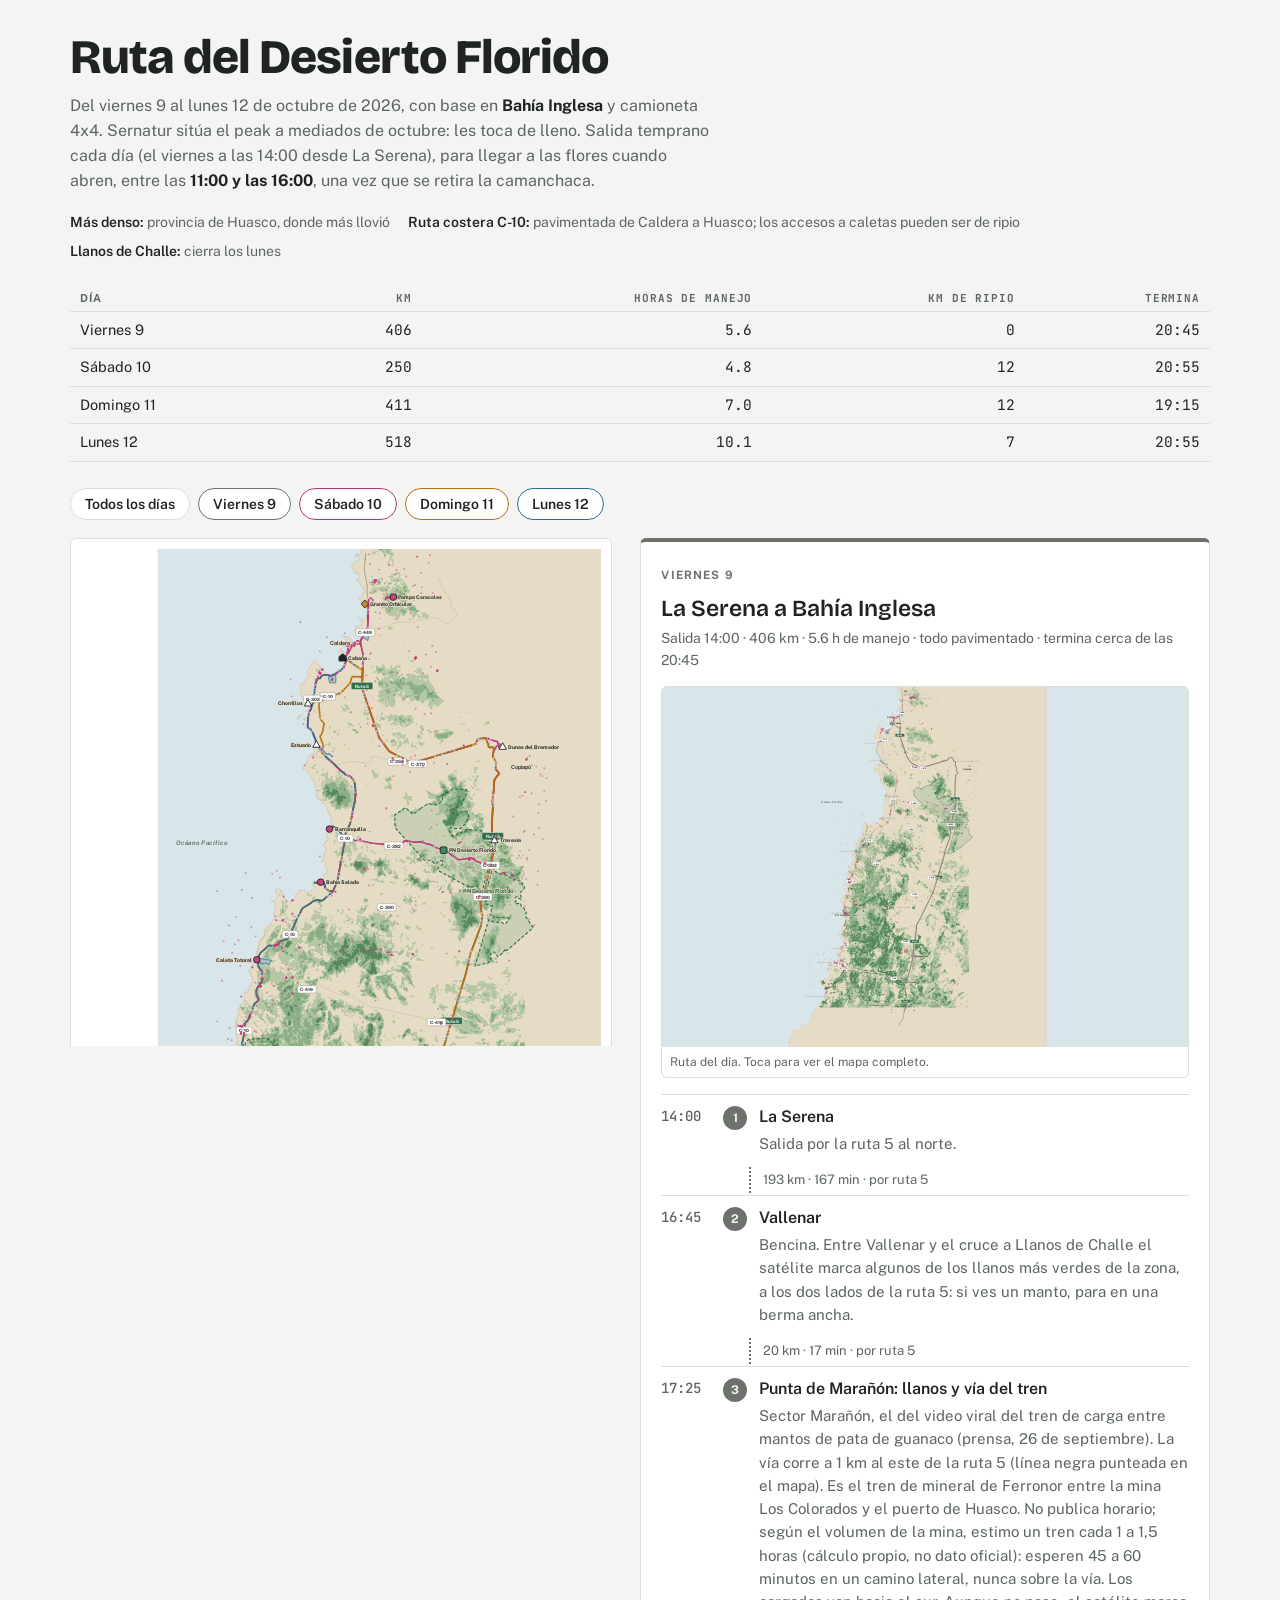
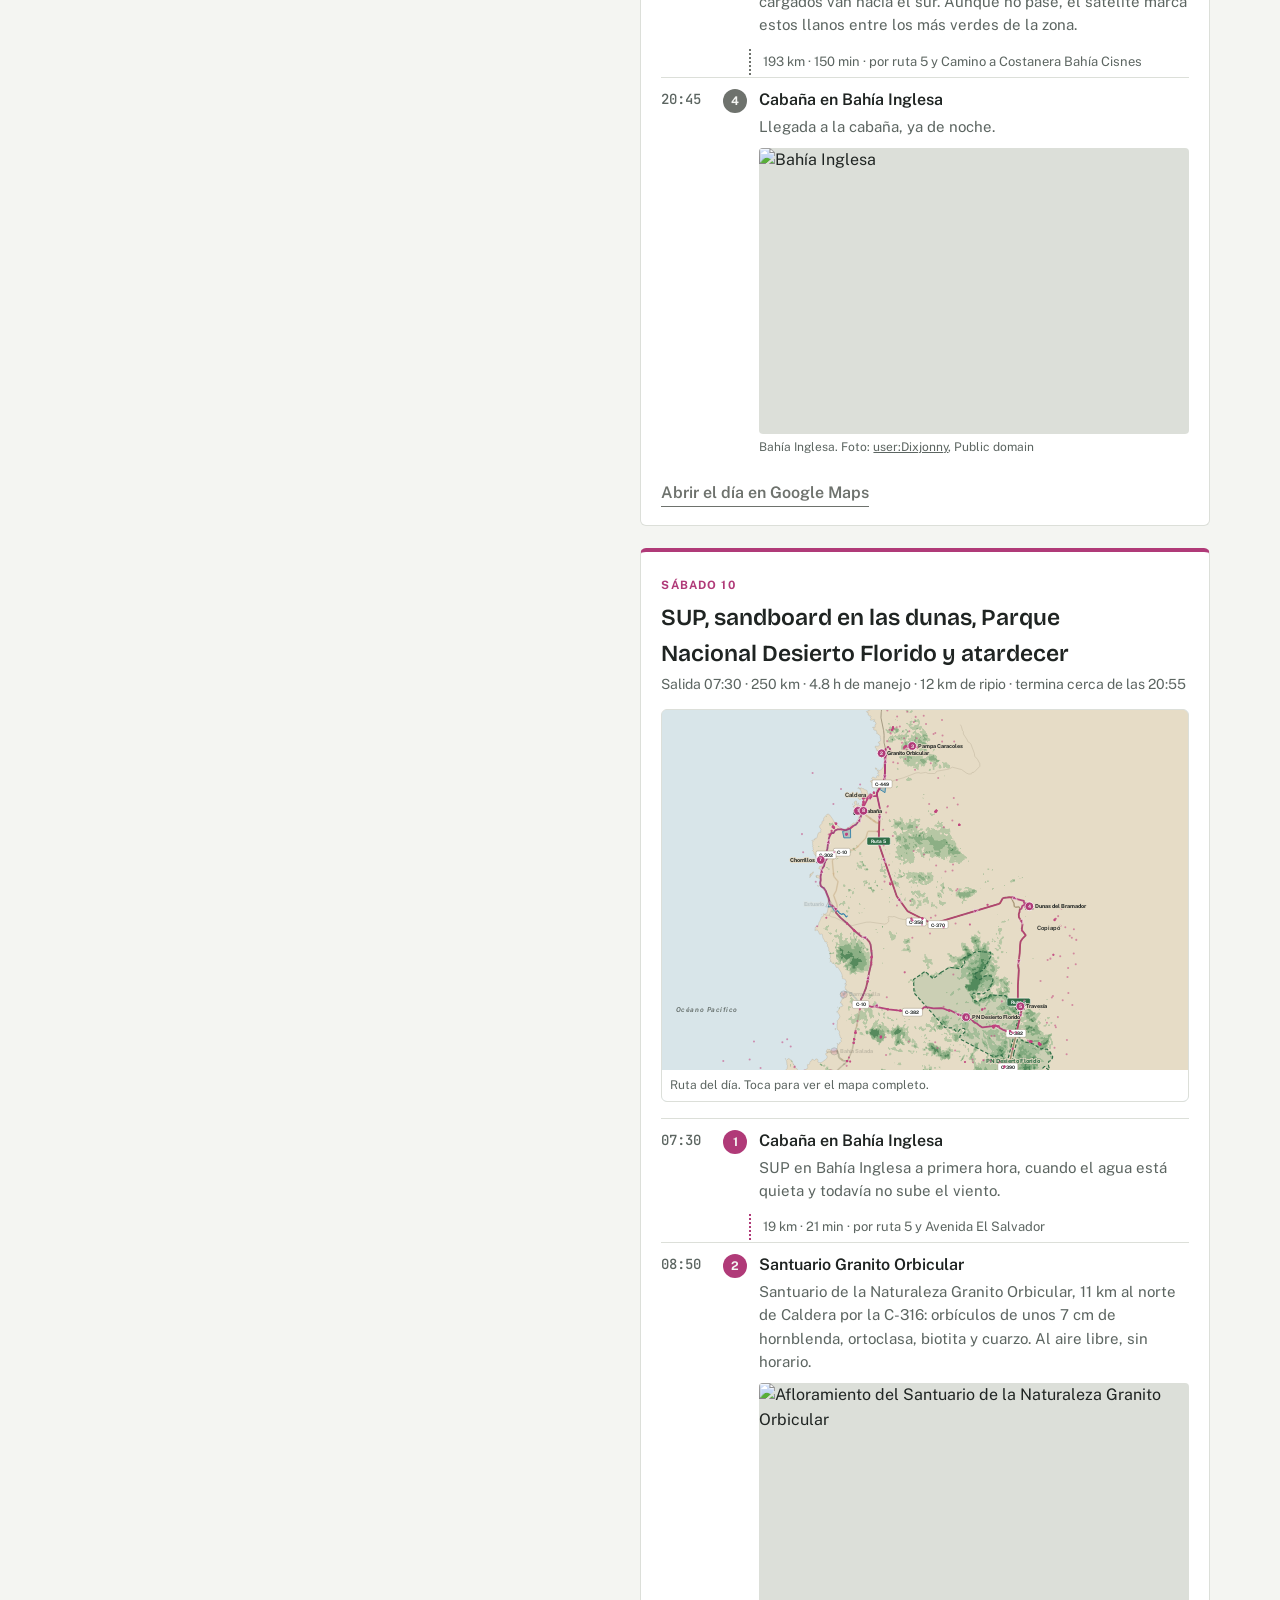
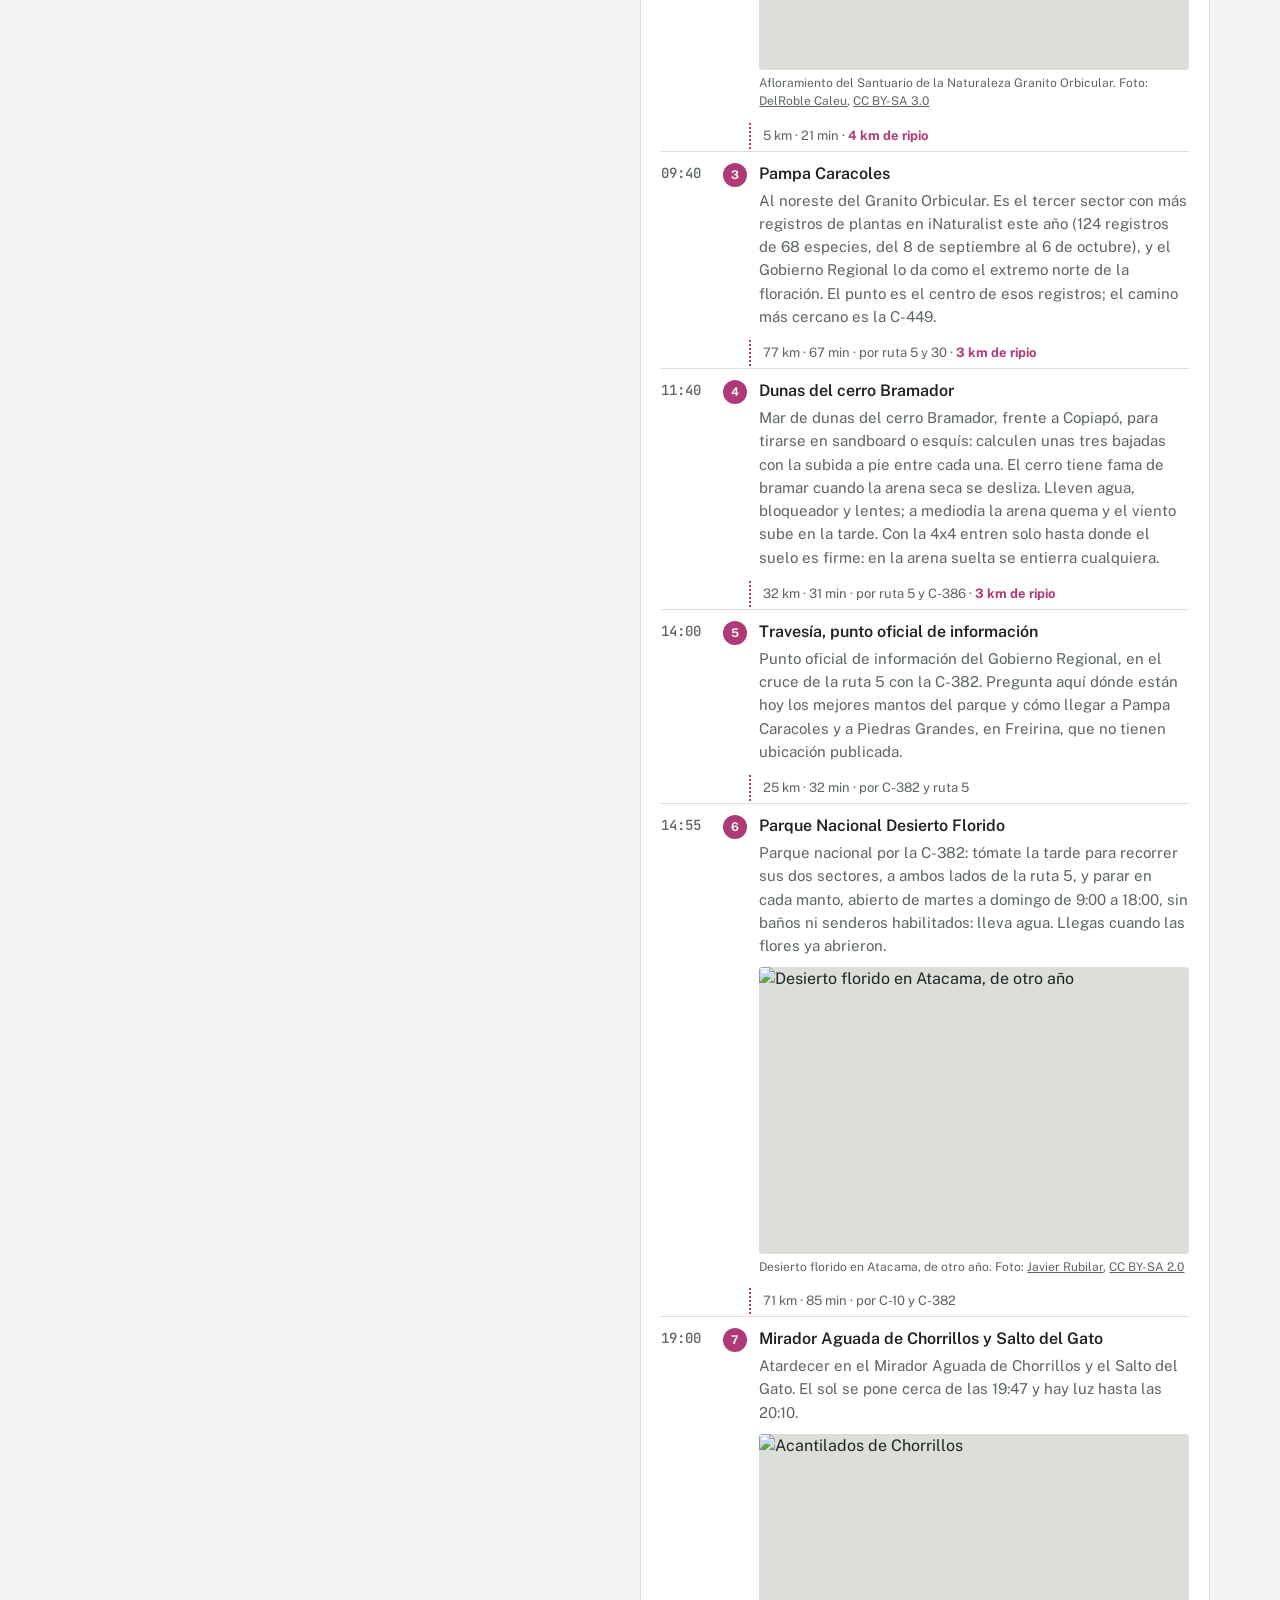
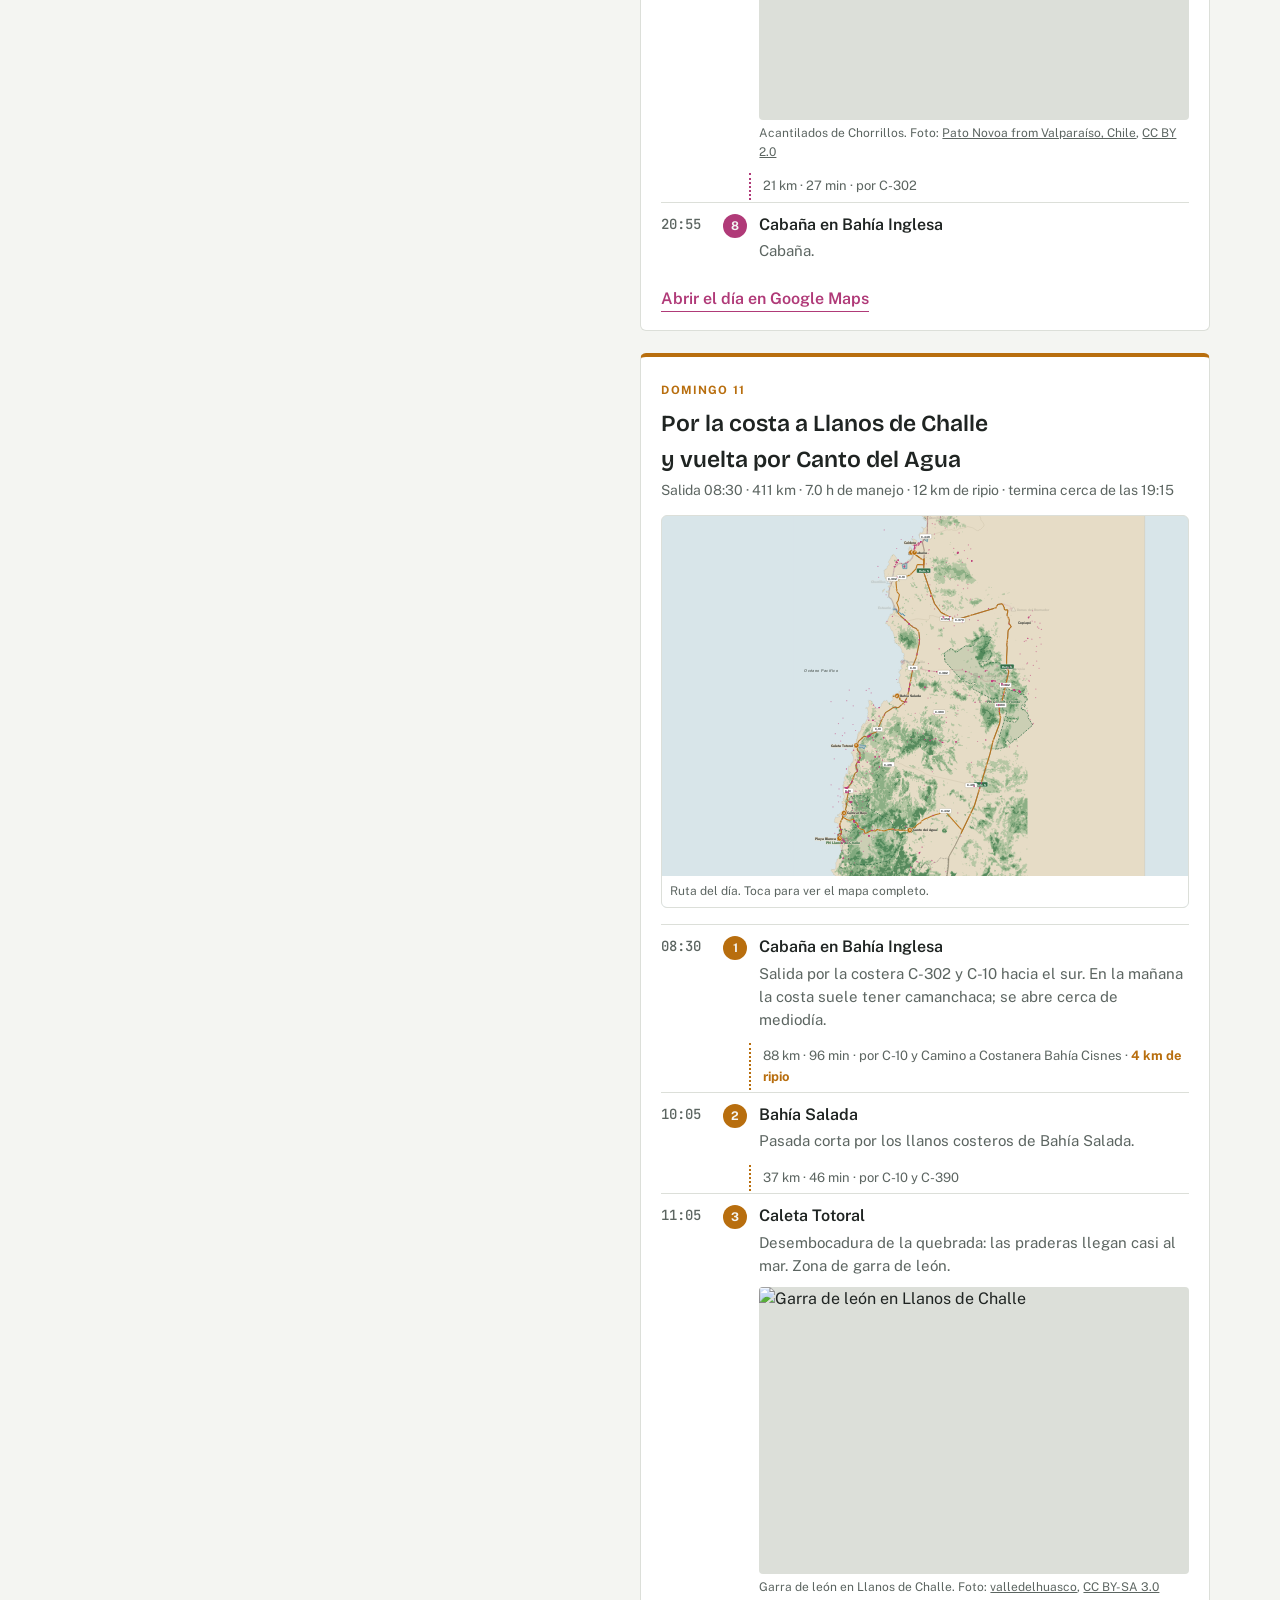
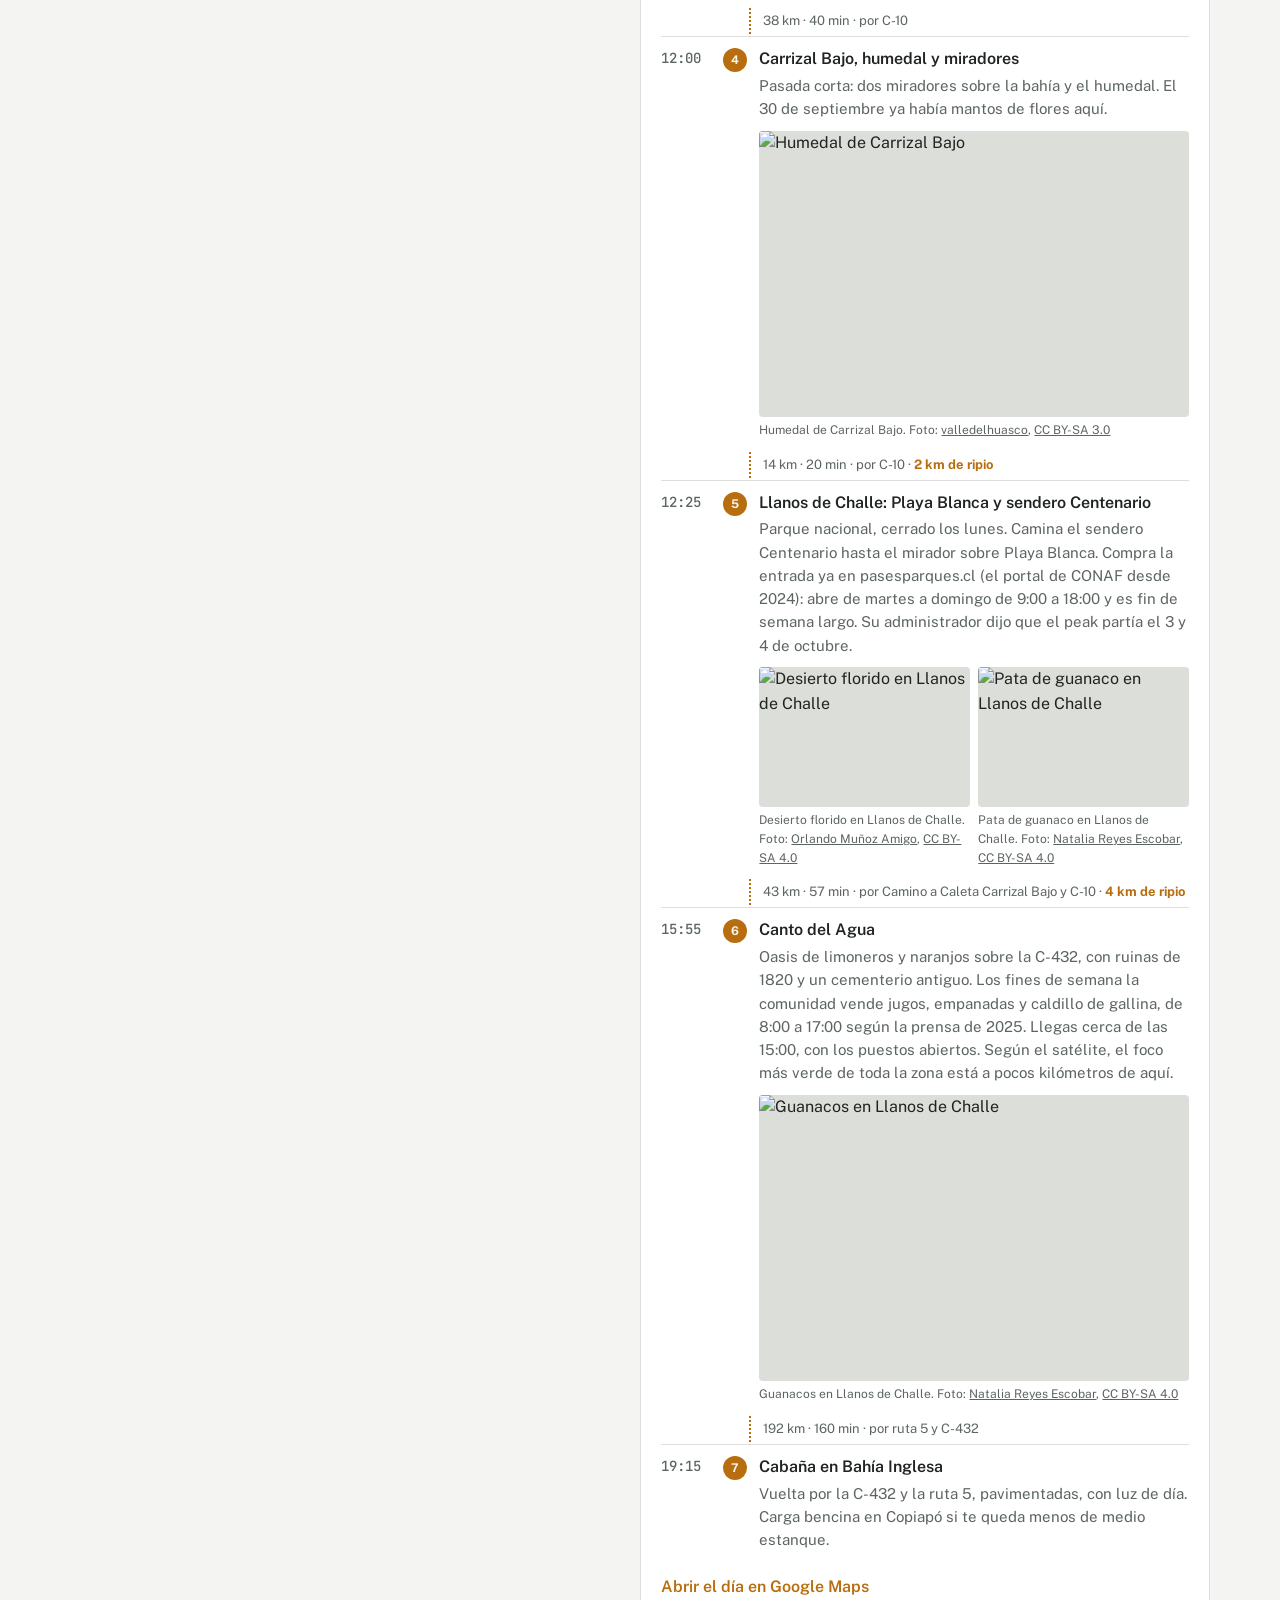
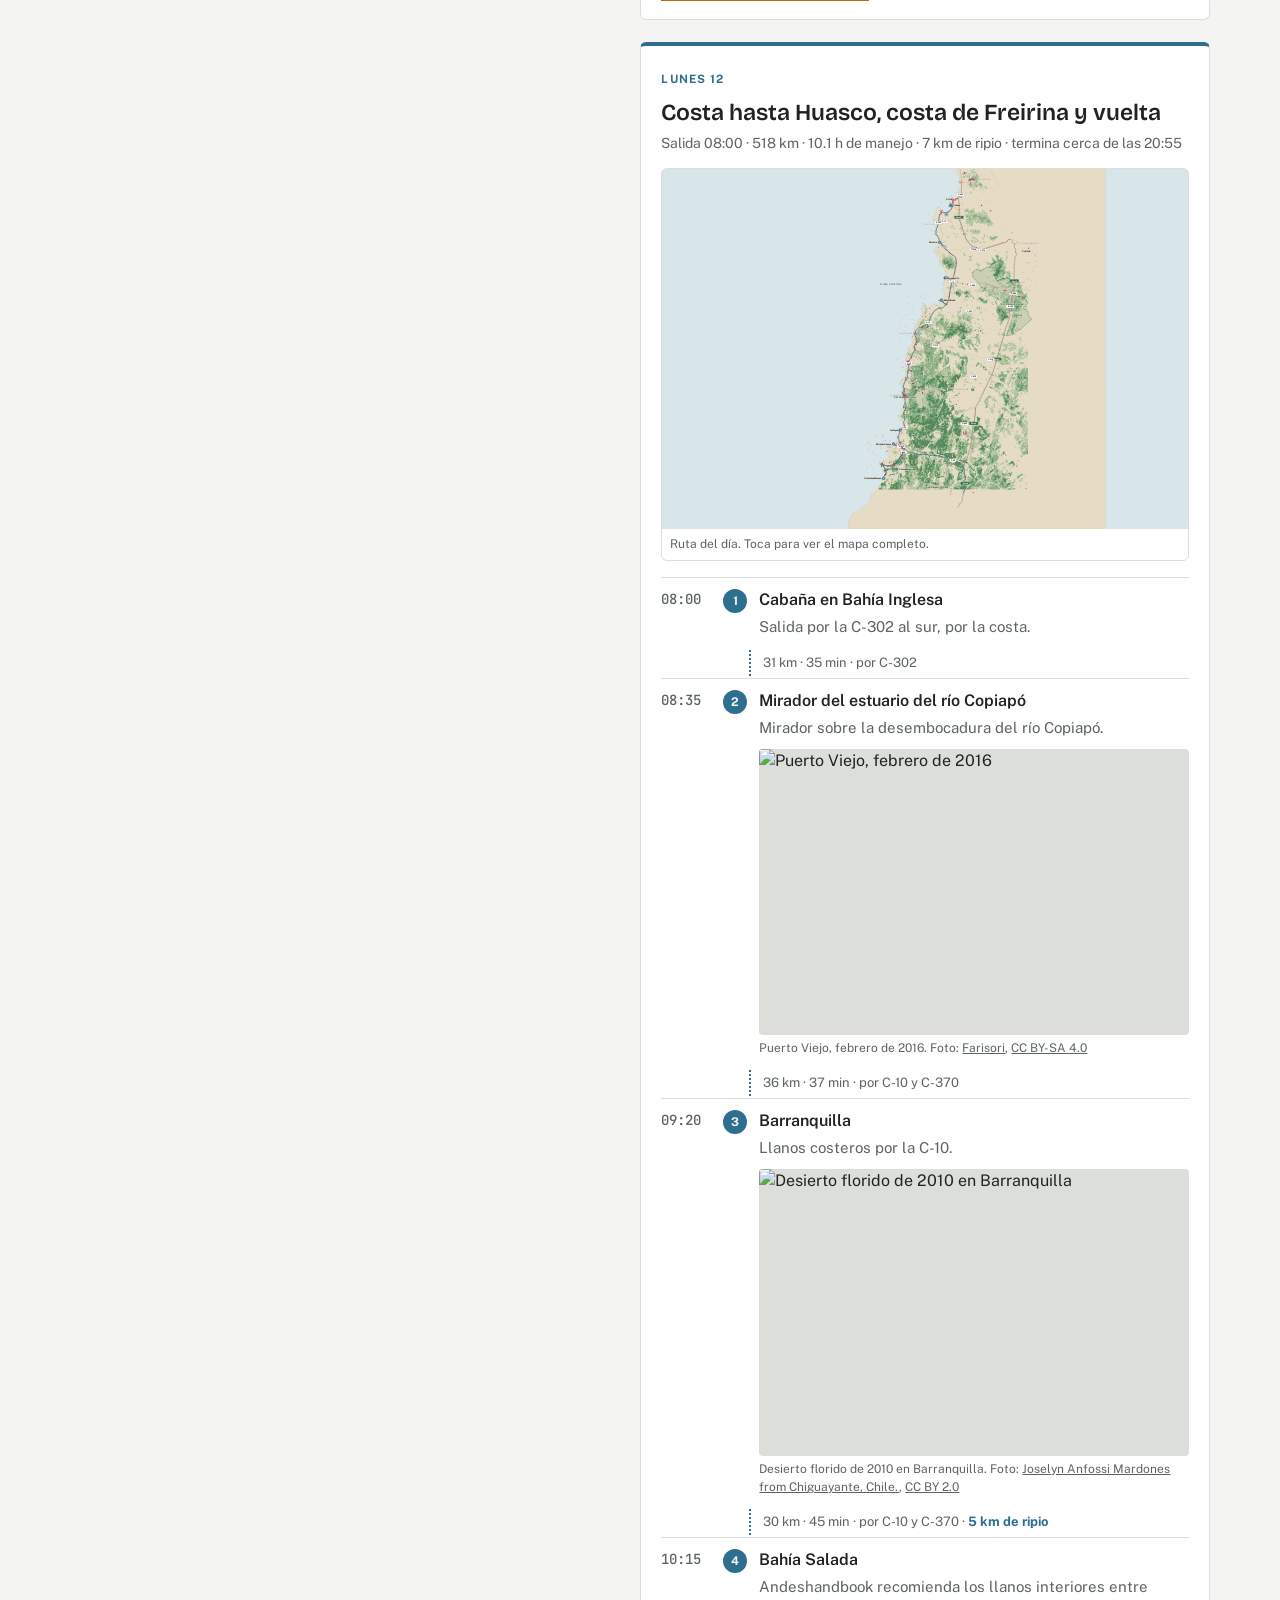
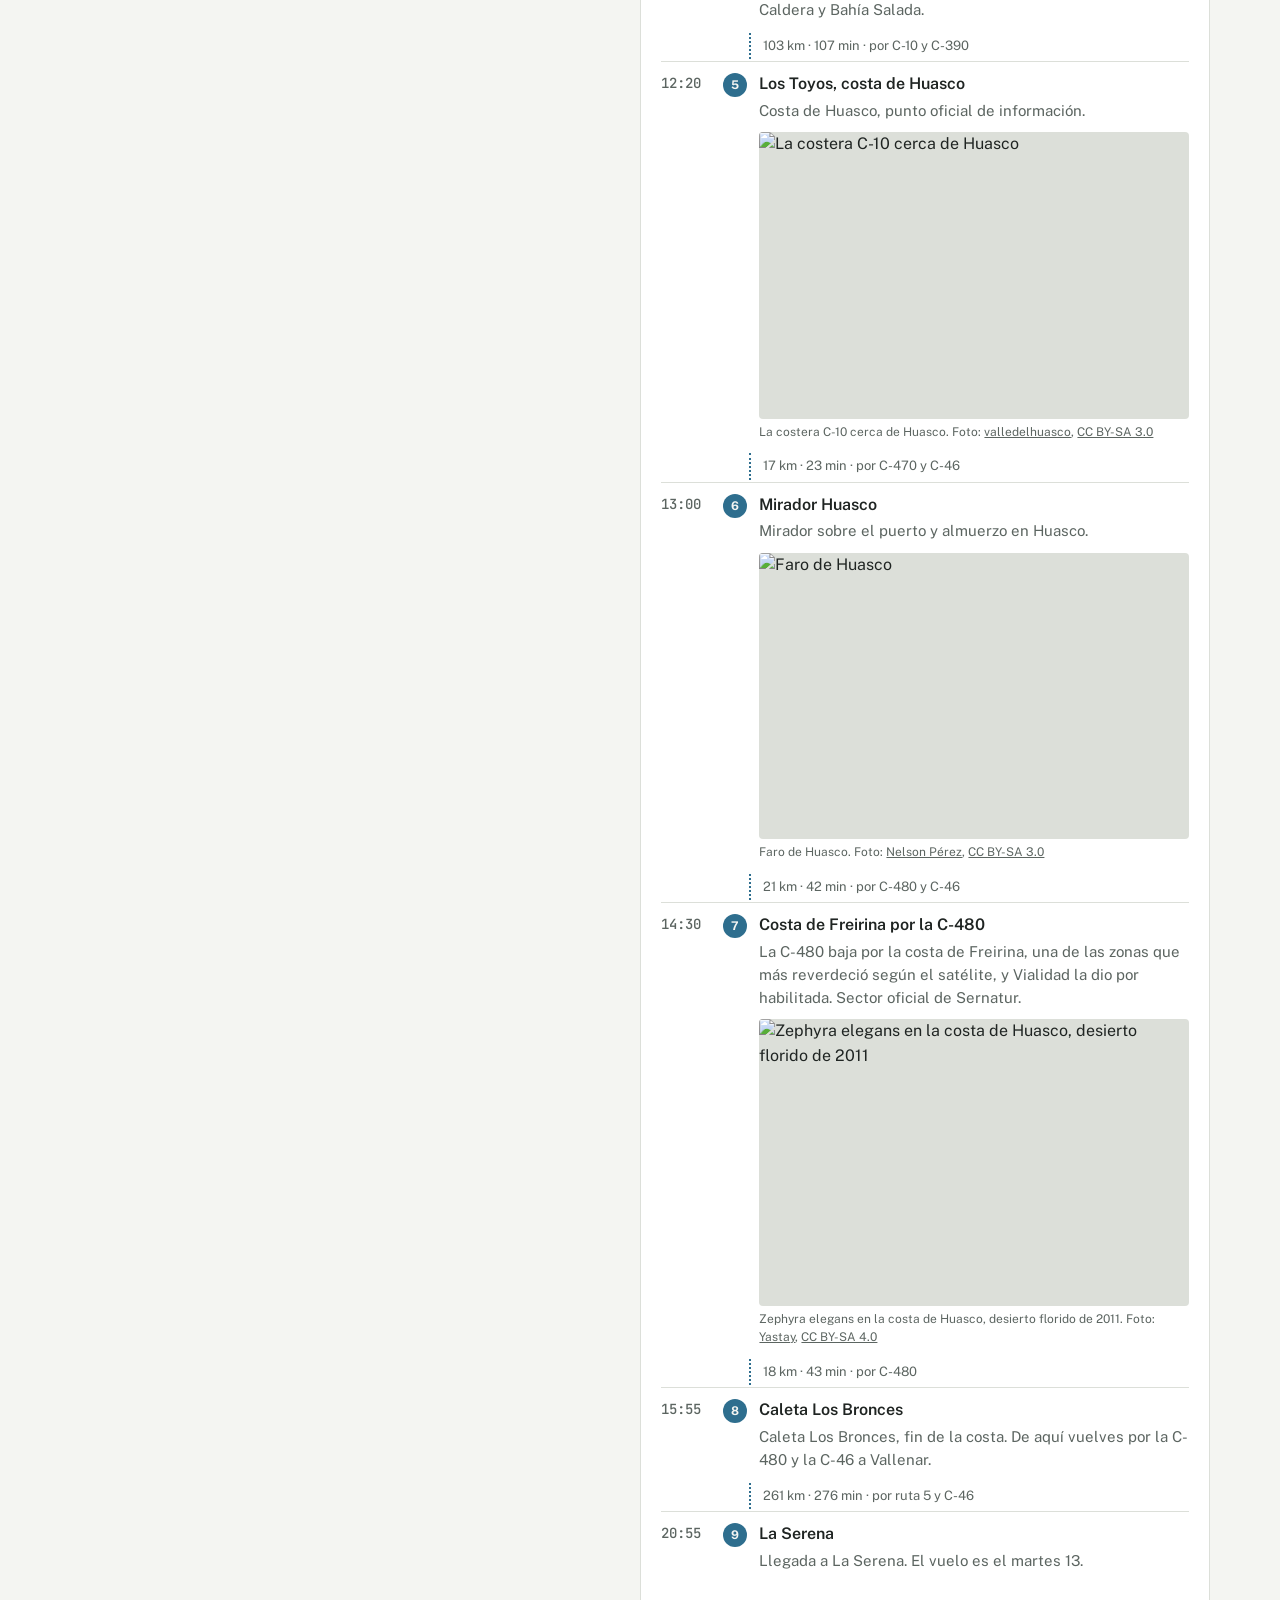
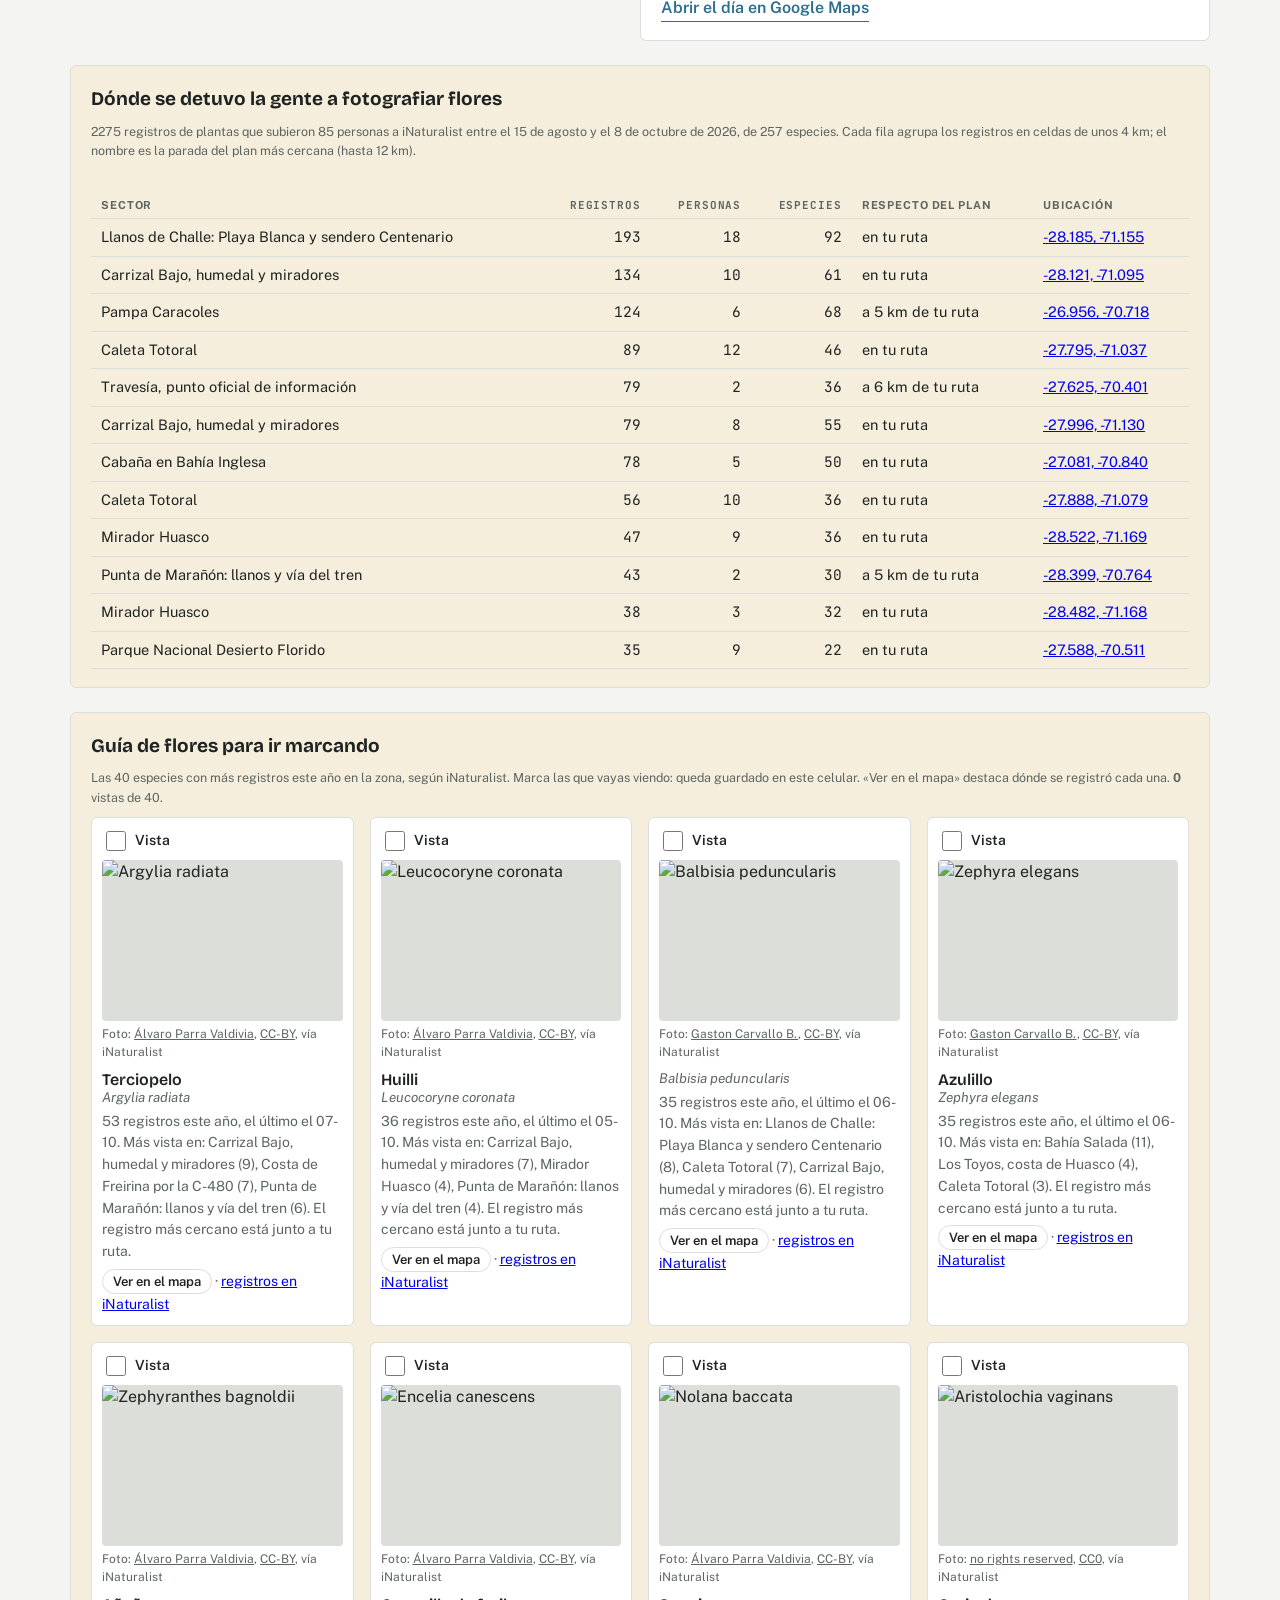
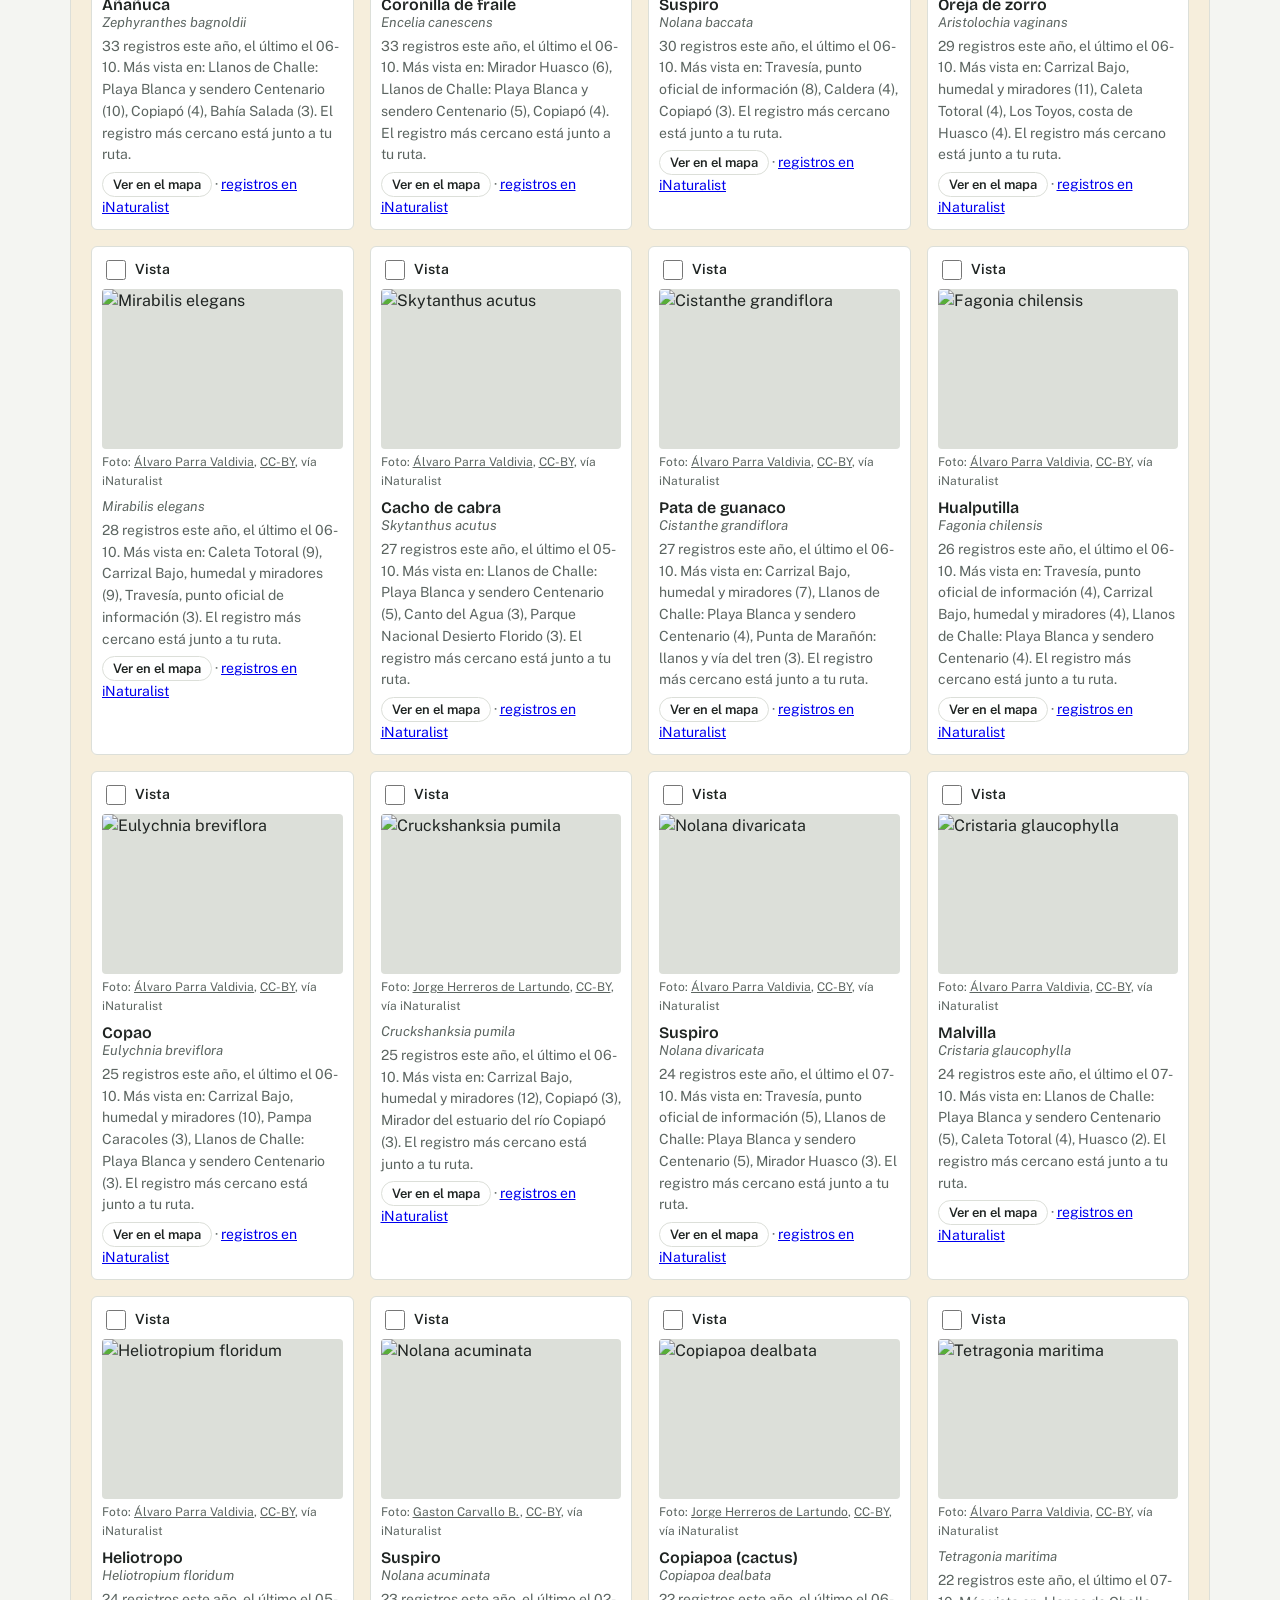
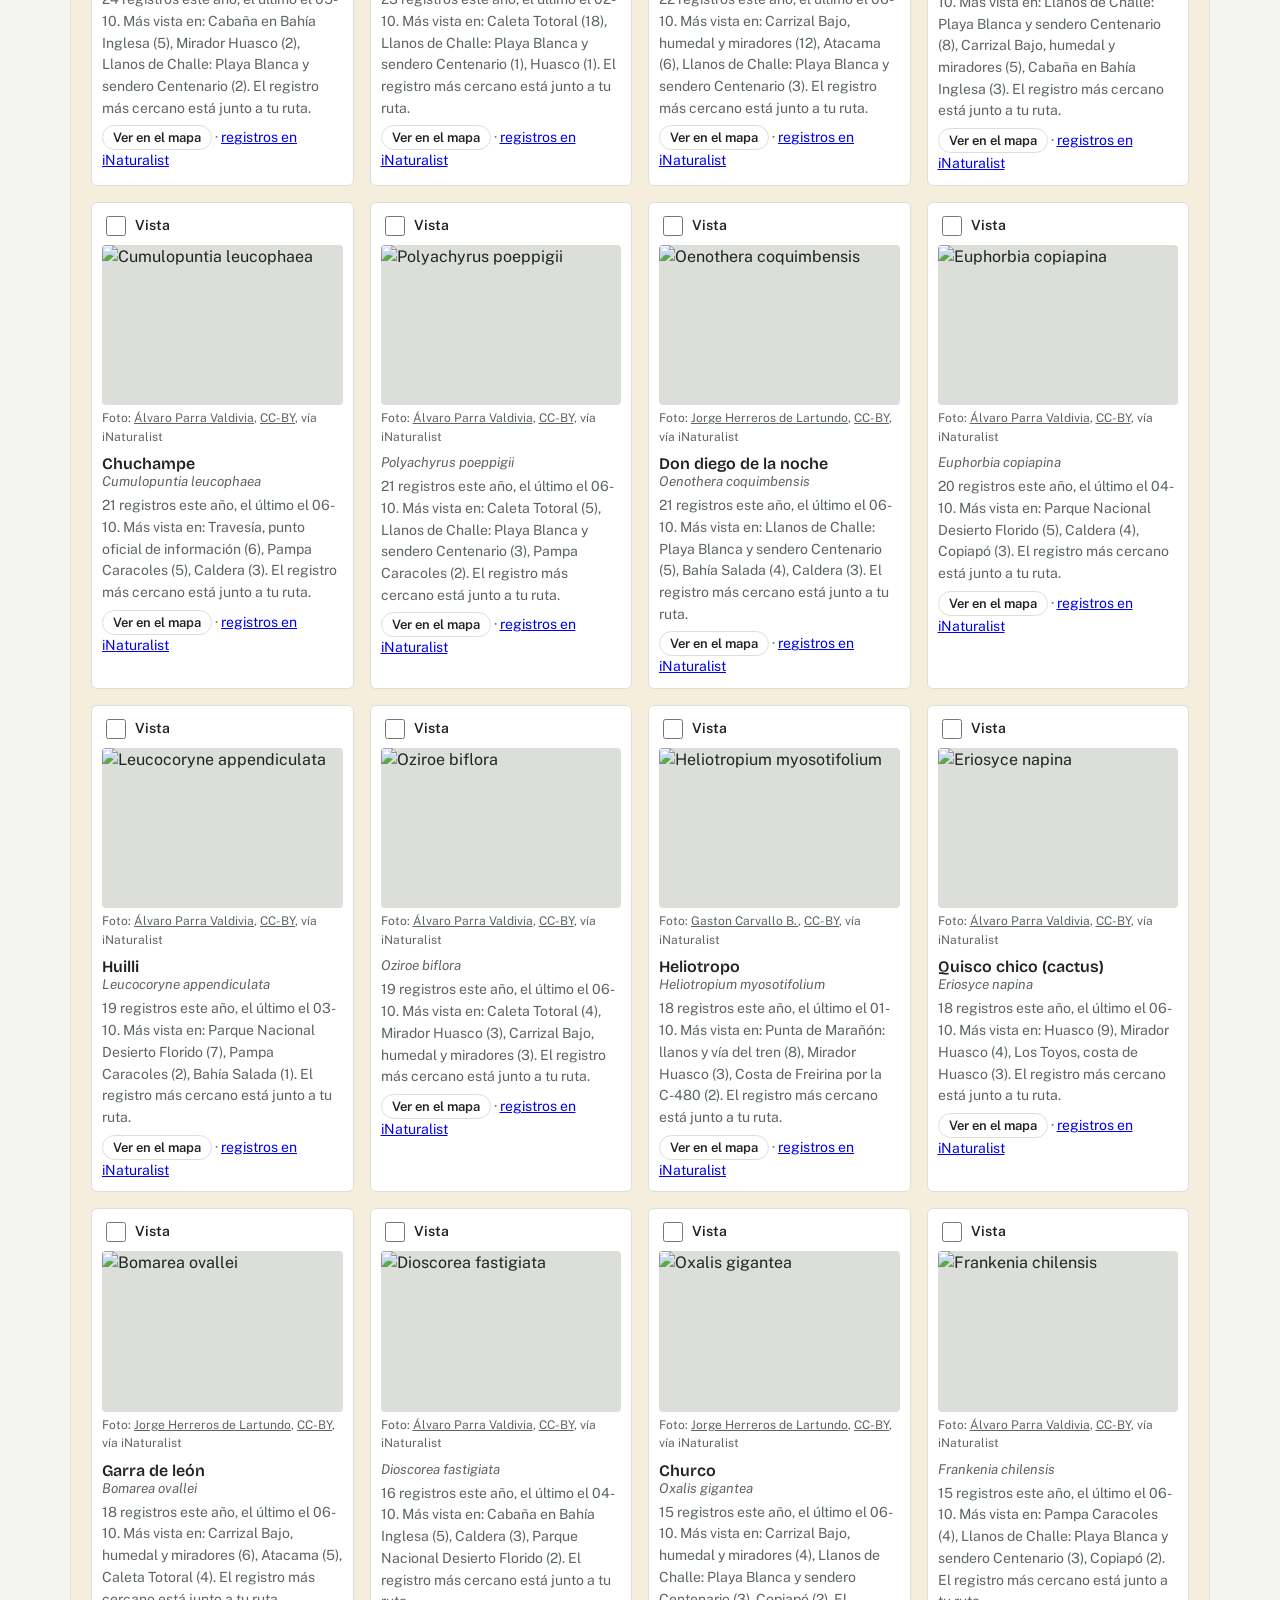
==== commit 3dd42928: "Desierto Florido 2026: número de cada ruta en el mapa Co-Authored-By: Claude Opus 5.5 <noreply@anthr" ====
--- a/desierto-florido-2026.html
+++ b/desierto-florido-2026.html
@@ -118,6 +118,10 @@
 .me-halo{fill:rgba(30,111,217,.18);stroke:none}
 #geo-st{color:var(--ink);font-size:14px}
 .rail path{fill:none;stroke:var(--ink);stroke-width:1.6;stroke-dasharray:4 3;opacity:.75}
+.rlab rect{fill:var(--panel);stroke:var(--road5);stroke-width:1.2}
+.rlab text{font:700 12px "Public Sans",sans-serif;fill:var(--ink)}
+.r5l rect{fill:#2F6E47;stroke:#fff}
+.r5l text{fill:#fff}
 .phs{display:grid;grid-template-columns:repeat(auto-fit,minmax(min(150px,100%),1fr));gap:8px;margin-top:10px;max-width:520px}
 .phs .ph{margin:0;max-width:none}
 .gal{background:var(--panel);border:1px solid var(--line)}
@@ -190,7 +194,7 @@
   </div>
   <div class="grid">
     <figure class="map" style="margin:0">
-      <svg viewBox="0 0 1000 2125" data-bbox="-71.36,-70.36,-28.72,-26.84" role="img" aria-label="Mapa del itinerario por Atacama, de Bahía Inglesa a Huasco, con las rutas de cada día"><rect class="sea-bg" width="1000" height="2125"/><path class="land" d="M562.5,-18.2 L558.6,-14.6 L560.4,-12.1 L562.2,-3.5 L560.3,-2.3 L559.8,-0.0 L557.1,0.3 L554.7,2.0 L553.1,5.5 L553.5,7.1 L552.4,10.5 L549.8,12.6 L549.4,16.0 L548.0,16.1 L541.7,11.9 L539.5,17.5 L537.4,19.1 L538.8,20.3 L538.8,22.1 L543.3,18.8 L547.1,20.1 L549.4,26.3 L548.4,30.9 L547.3,31.6 L544.4,31.3 L543.5,33.3 L539.0,33.9 L538.3,36.8 L536.5,36.4 L535.4,37.1 L535.4,39.6 L532.0,40.3 L530.3,41.3 L530.6,42.3 L526.5,42.8 L525.8,43.6 L527.2,45.9 L530.2,46.6 L530.0,52.2 L532.0,52.5 L532.0,53.7 L533.9,55.1 L536.6,54.6 L537.4,55.8 L536.0,58.5 L537.5,60.6 L535.7,64.1 L536.2,65.6 L540.8,65.2 L545.8,63.1 L547.0,64.4 L546.4,66.1 L543.2,68.3 L546.5,67.5 L546.6,69.0 L548.3,69.9 L550.5,75.4 L547.4,77.2 L547.8,83.7 L544.6,83.9 L542.6,82.7 L541.6,83.3 L541.6,84.4 L545.1,86.6 L544.0,88.9 L545.0,90.7 L550.3,91.1 L550.7,93.5 L552.7,95.3 L551.5,99.2 L555.9,100.6 L556.4,102.2 L559.4,103.8 L560.9,106.0 L560.4,111.1 L561.7,112.3 L561.8,115.0 L561.6,117.1 L560.0,119.5 L556.0,121.6 L557.0,124.2 L560.0,125.3 L558.6,129.6 L555.1,131.7 L548.1,131.6 L548.1,135.5 L550.8,137.1 L550.5,139.8 L552.8,141.0 L552.7,143.1 L555.0,143.4 L555.9,144.5 L557.3,143.3 L559.6,143.8 L561.4,149.0 L565.2,150.3 L566.7,153.4 L567.5,159.1 L569.9,162.6 L570.7,167.9 L571.0,174.9 L569.4,176.9 L568.7,183.6 L566.8,187.3 L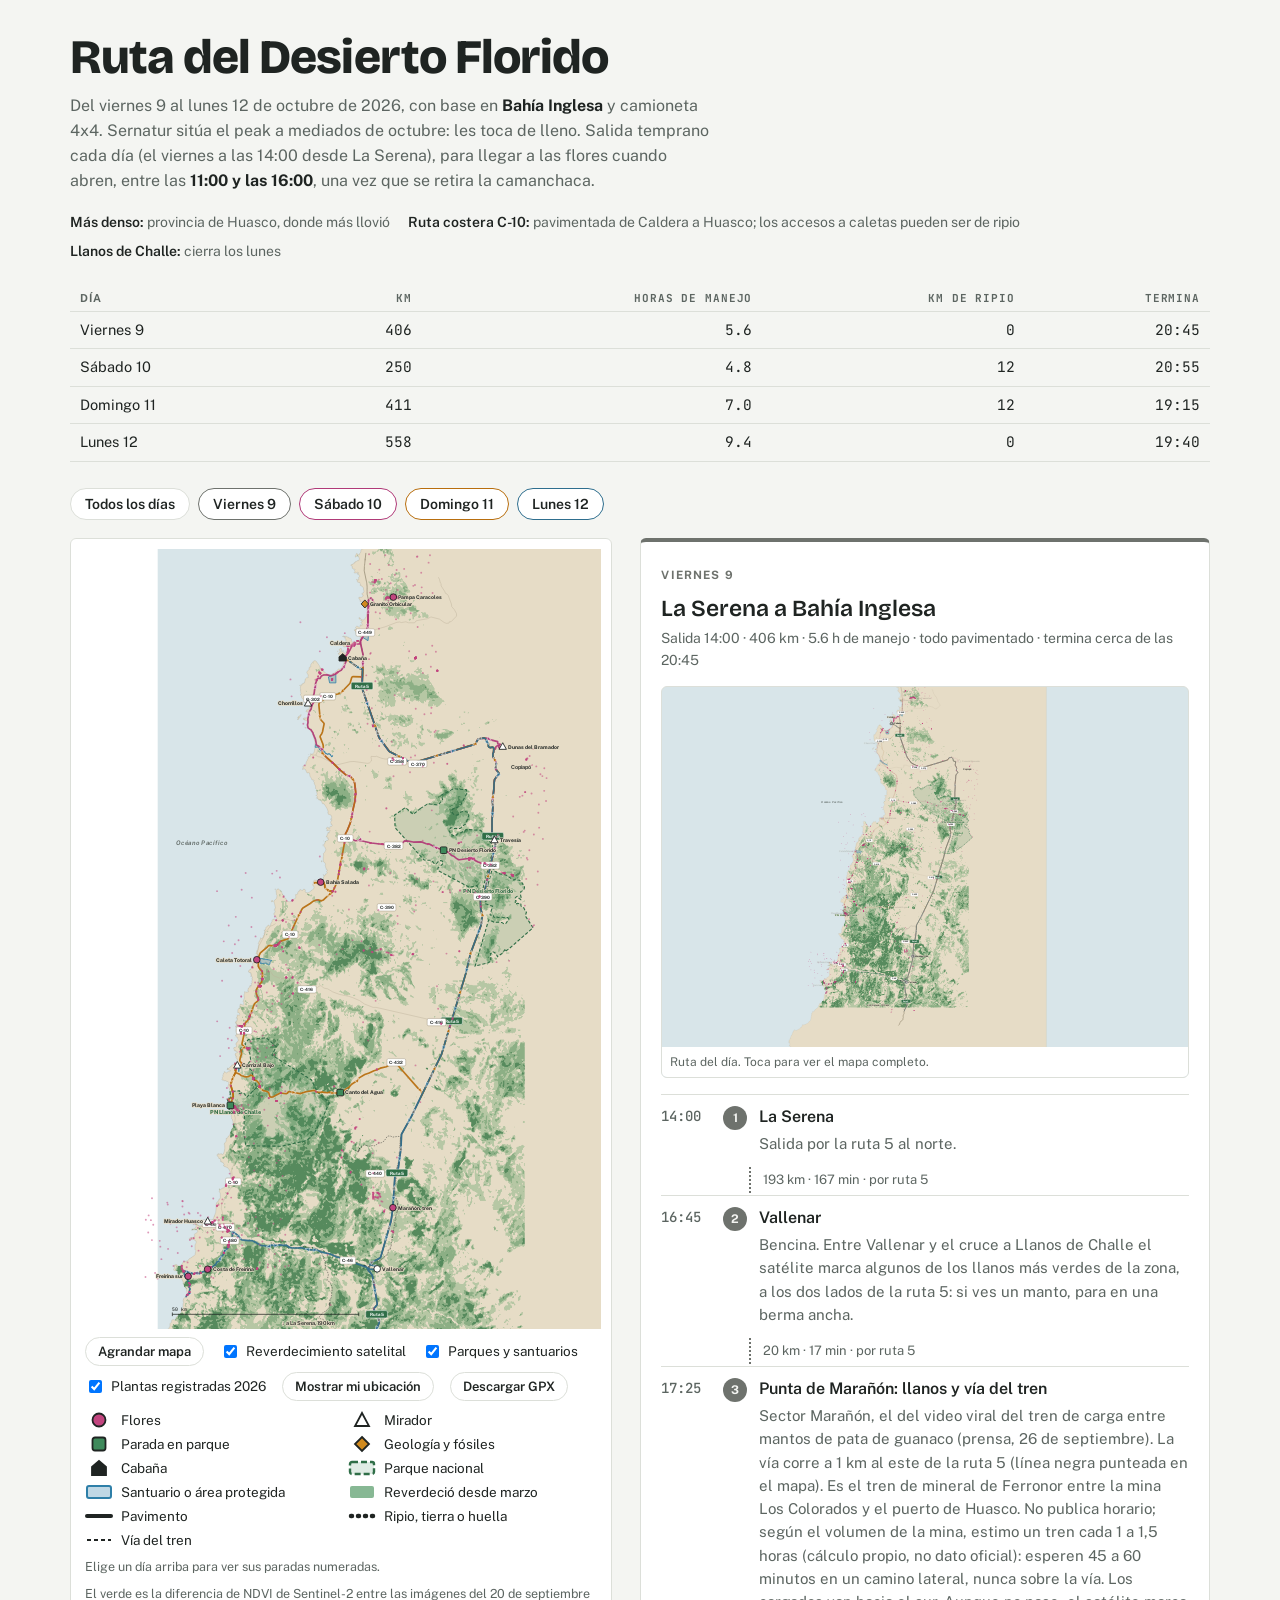
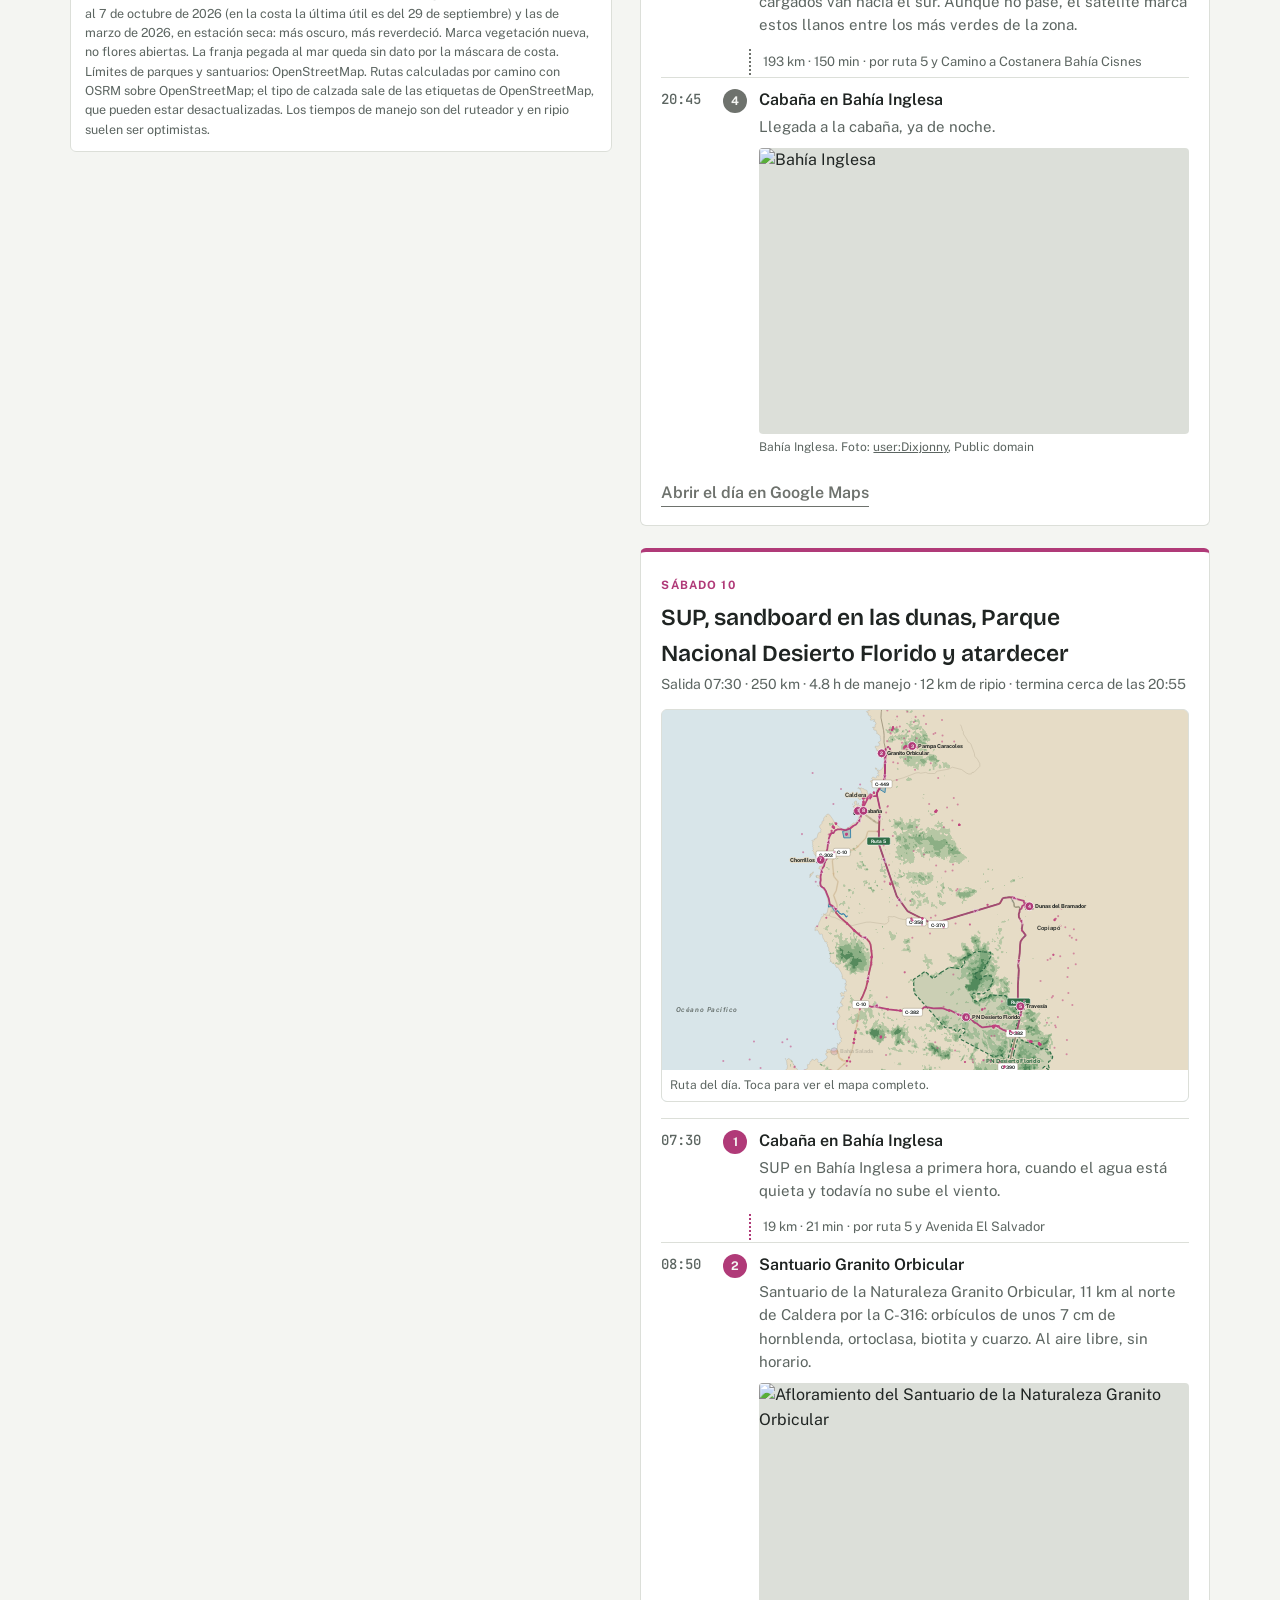
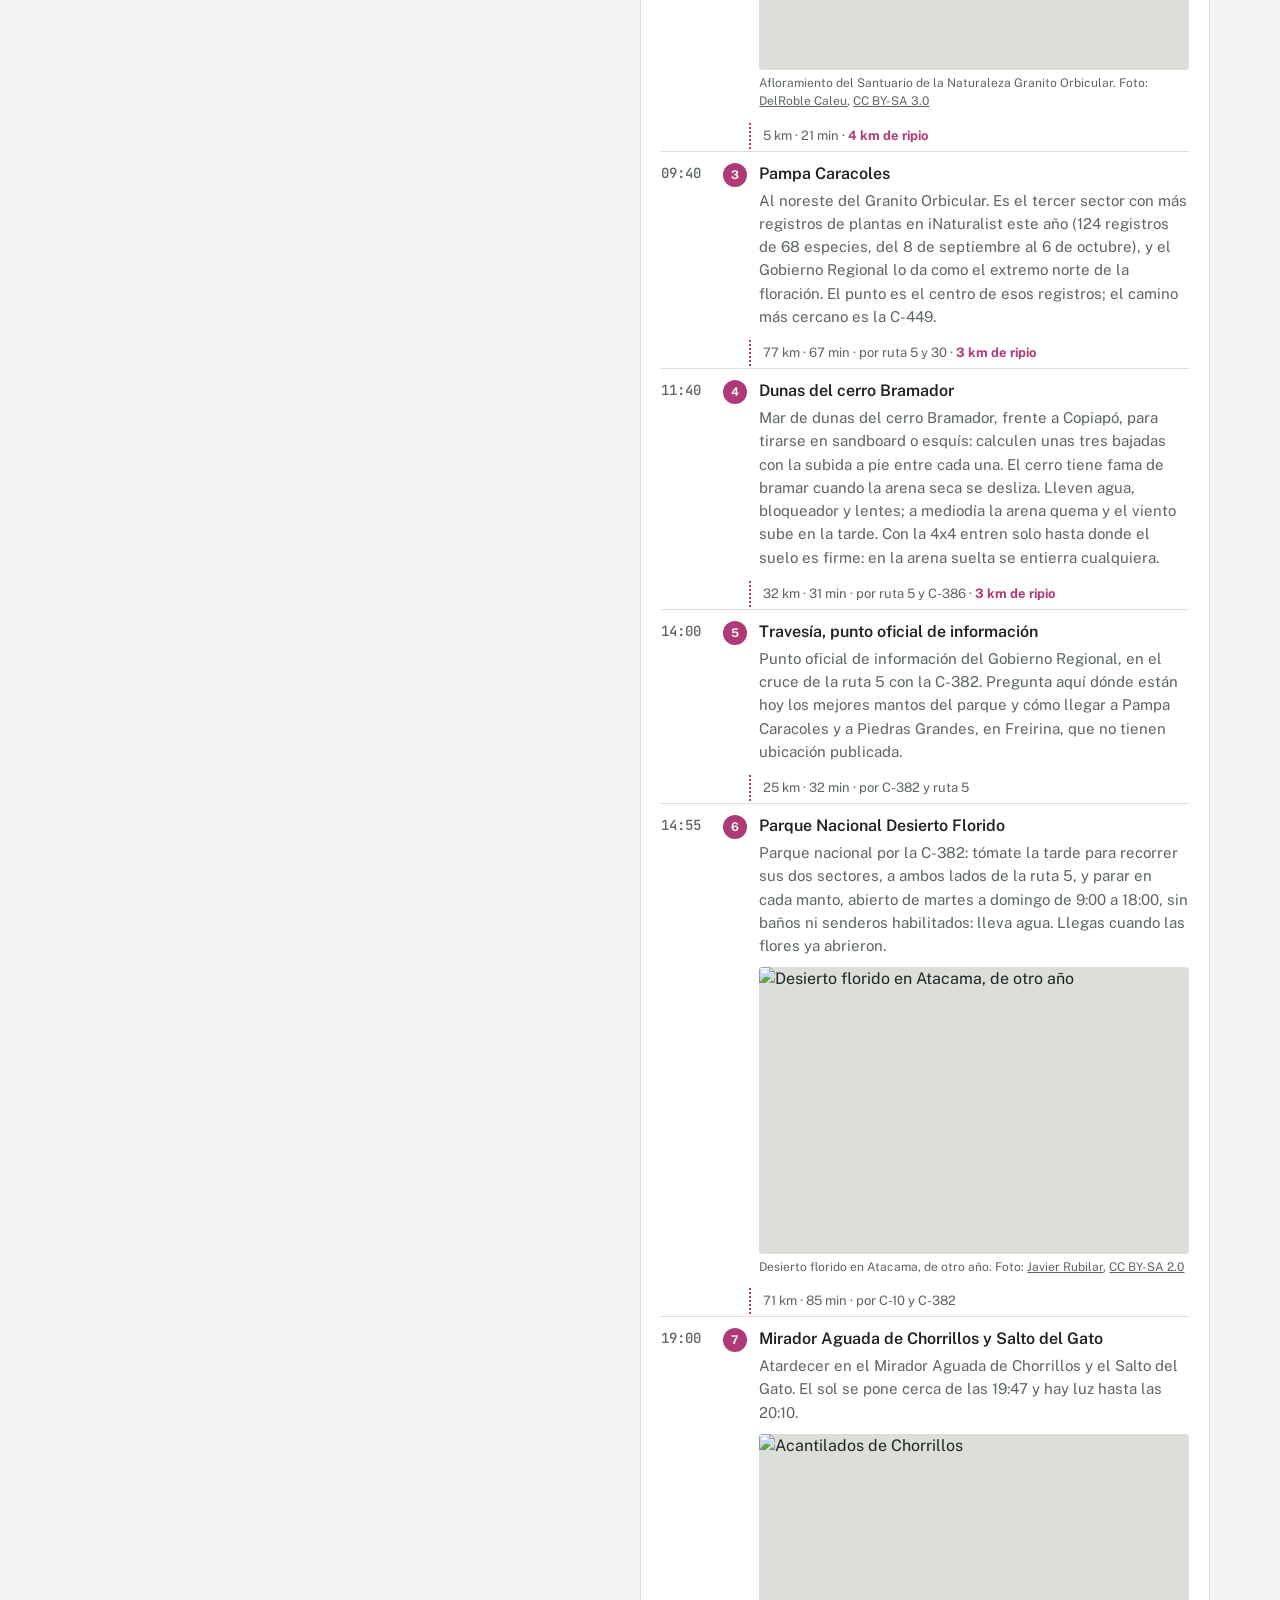
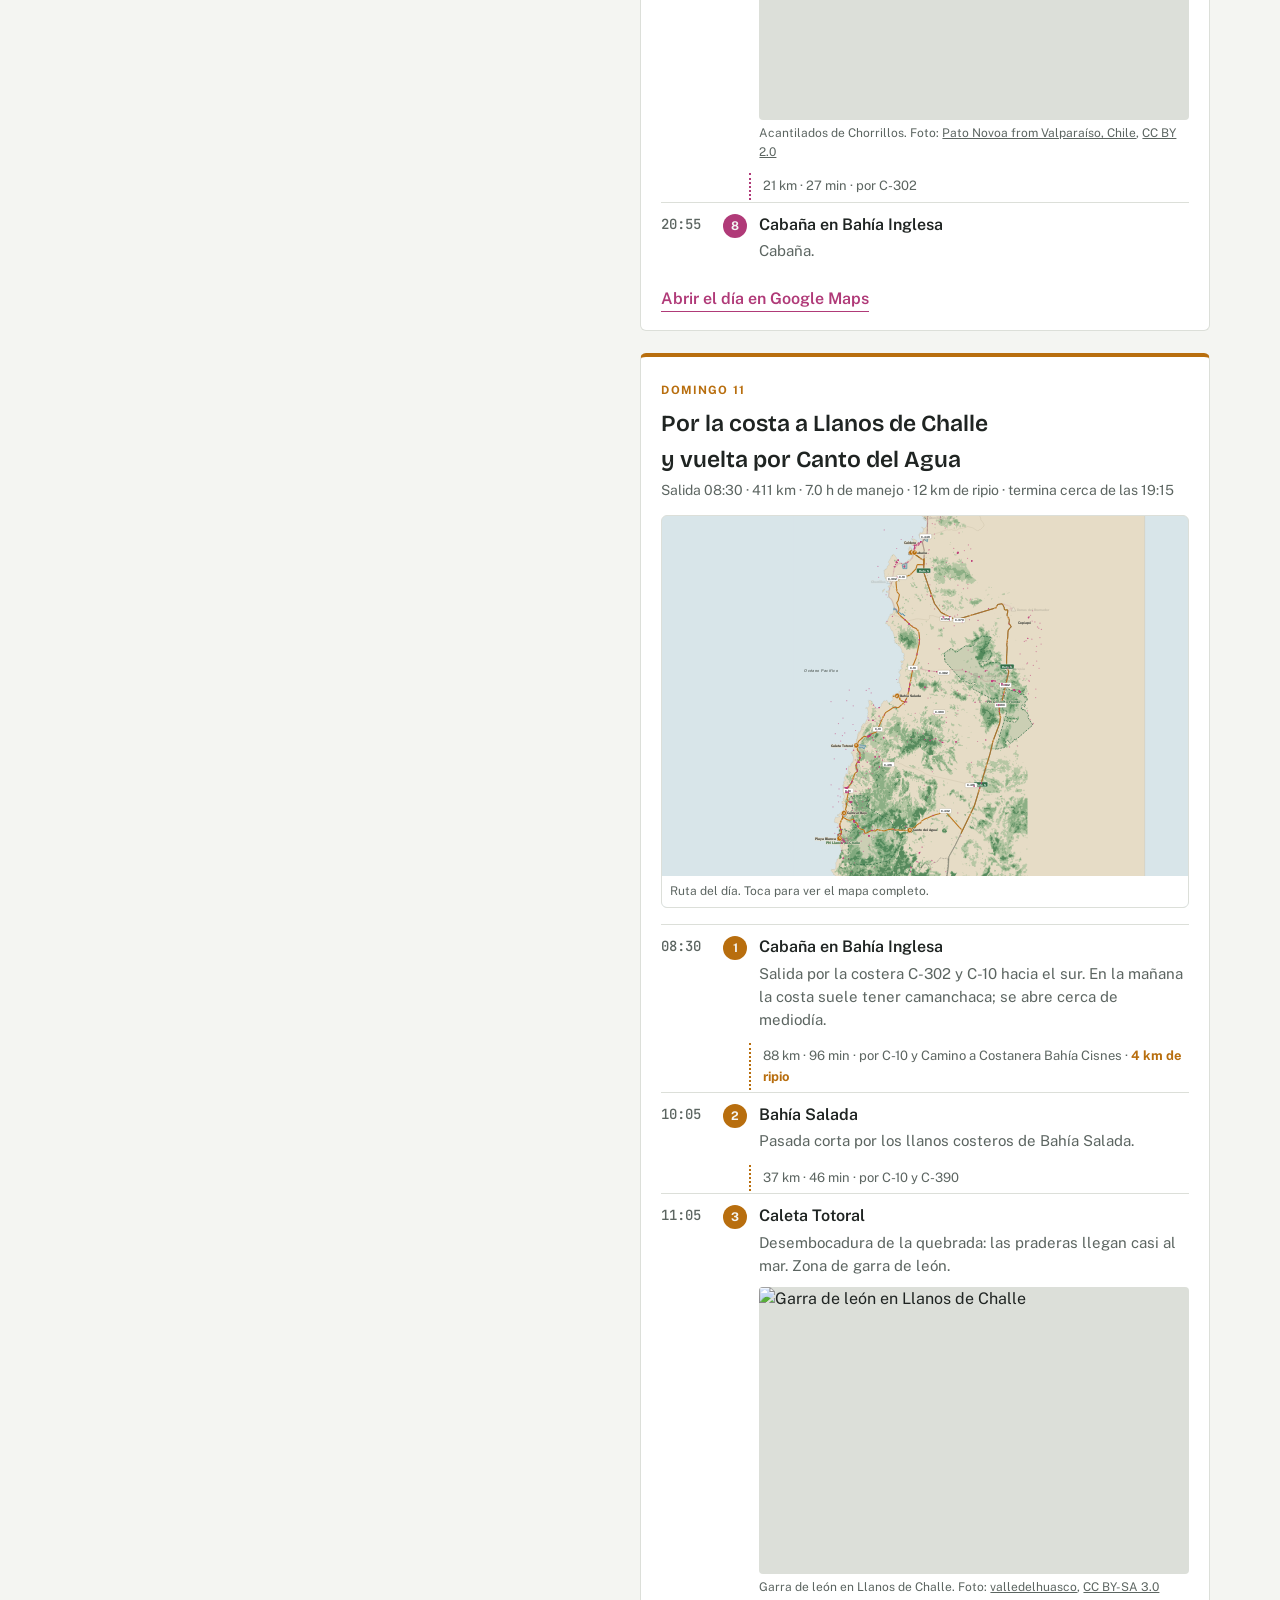
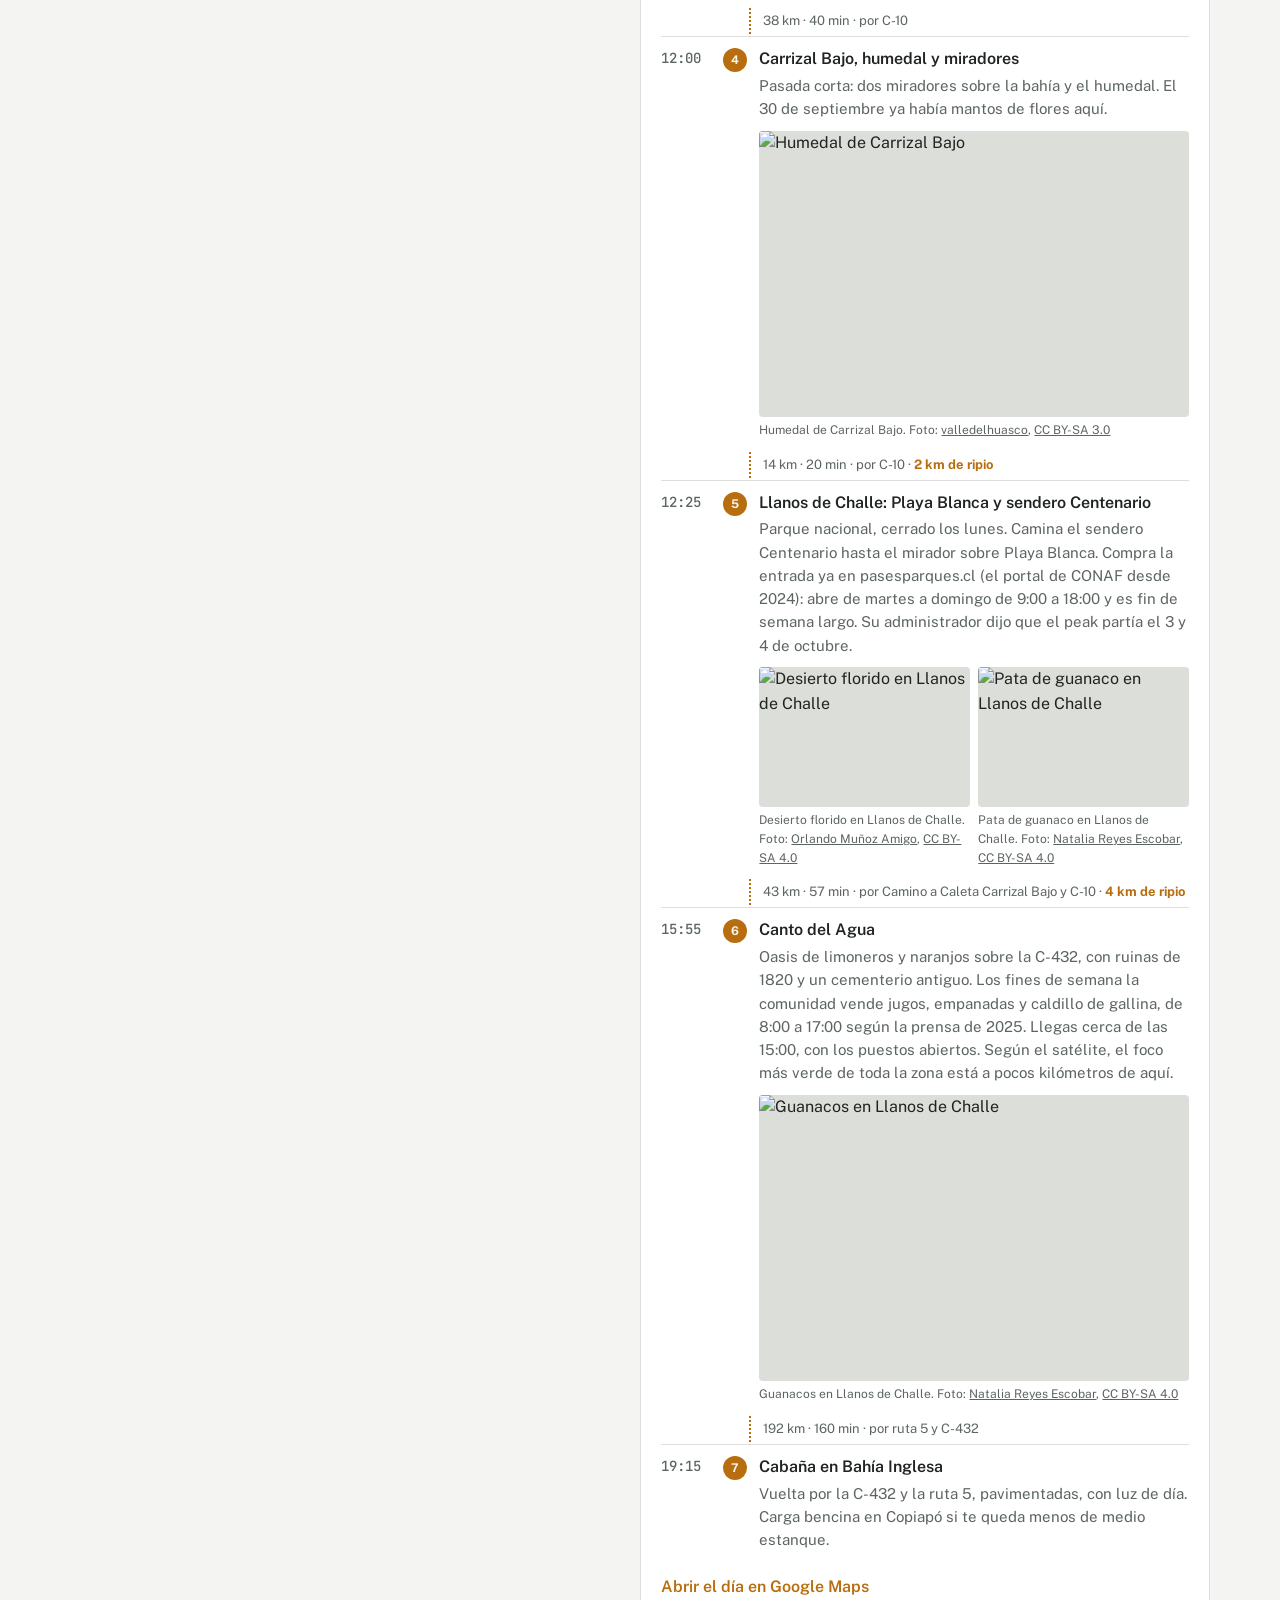
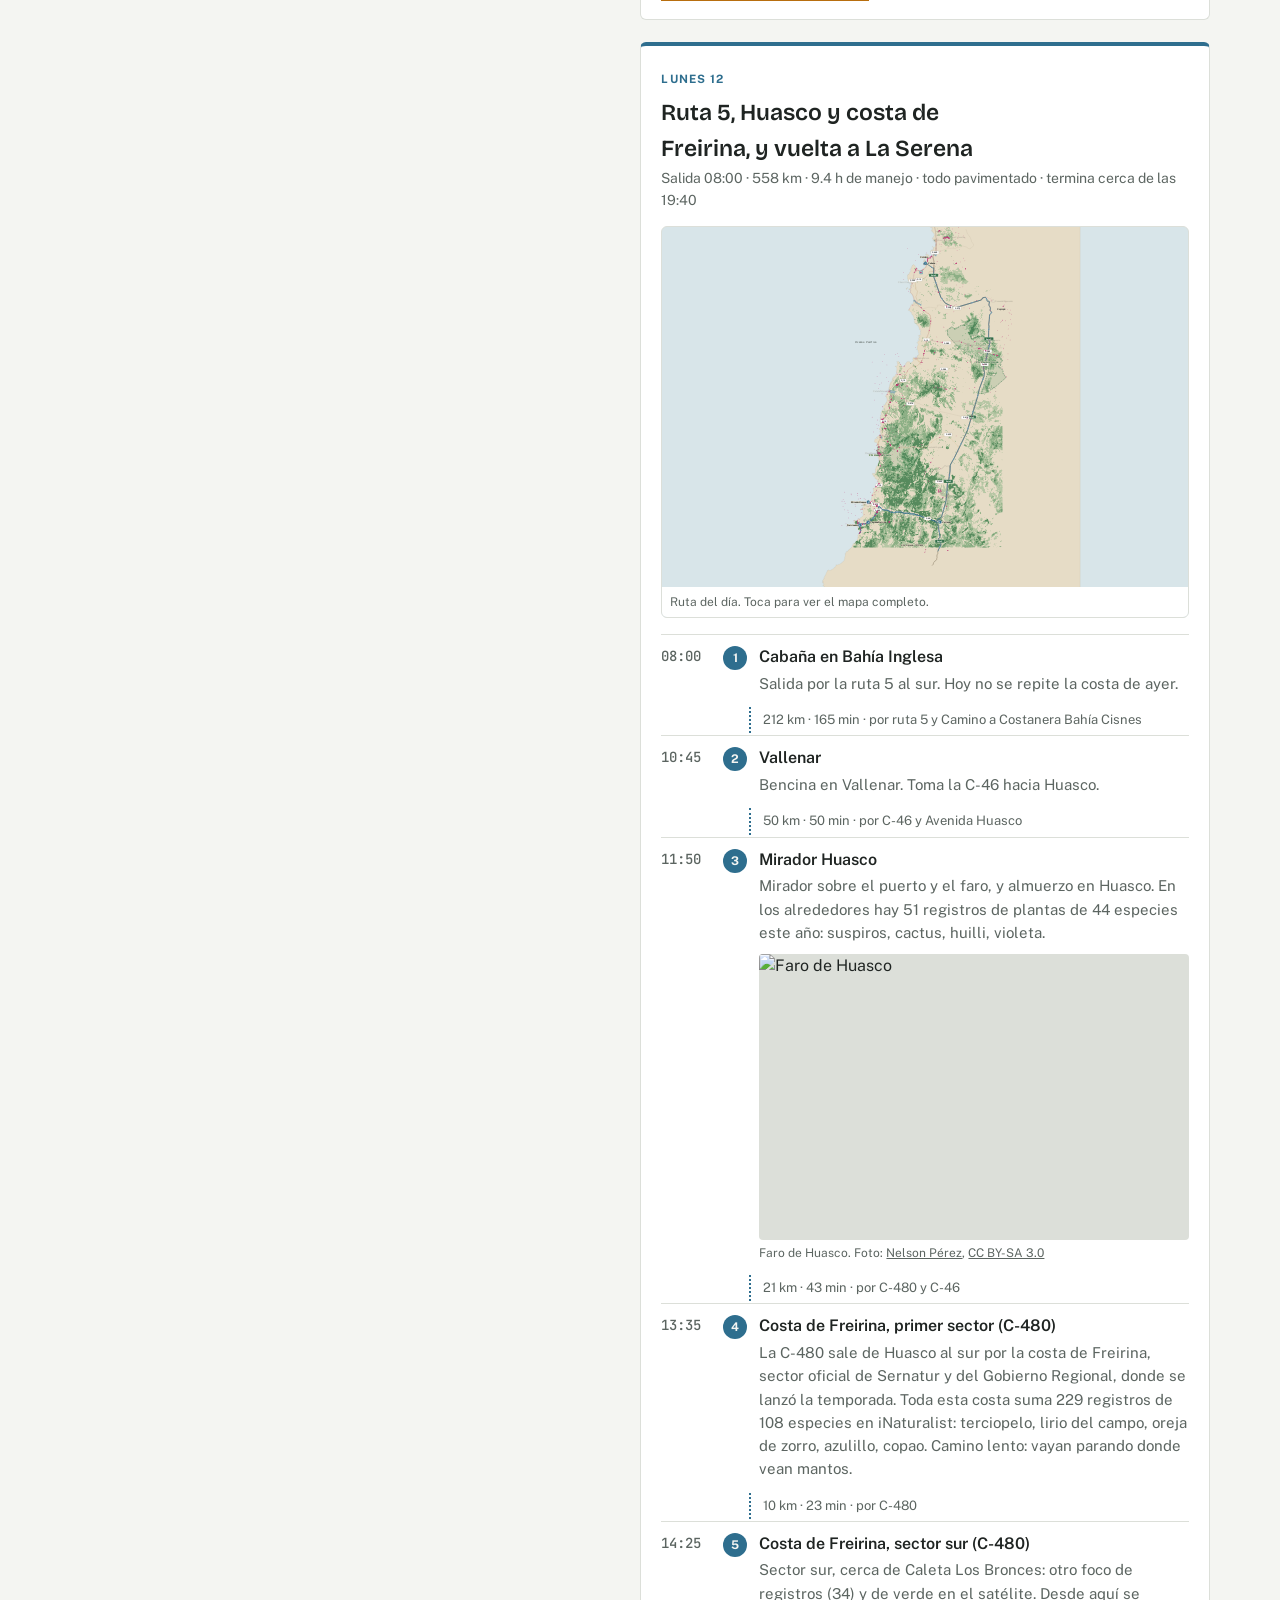
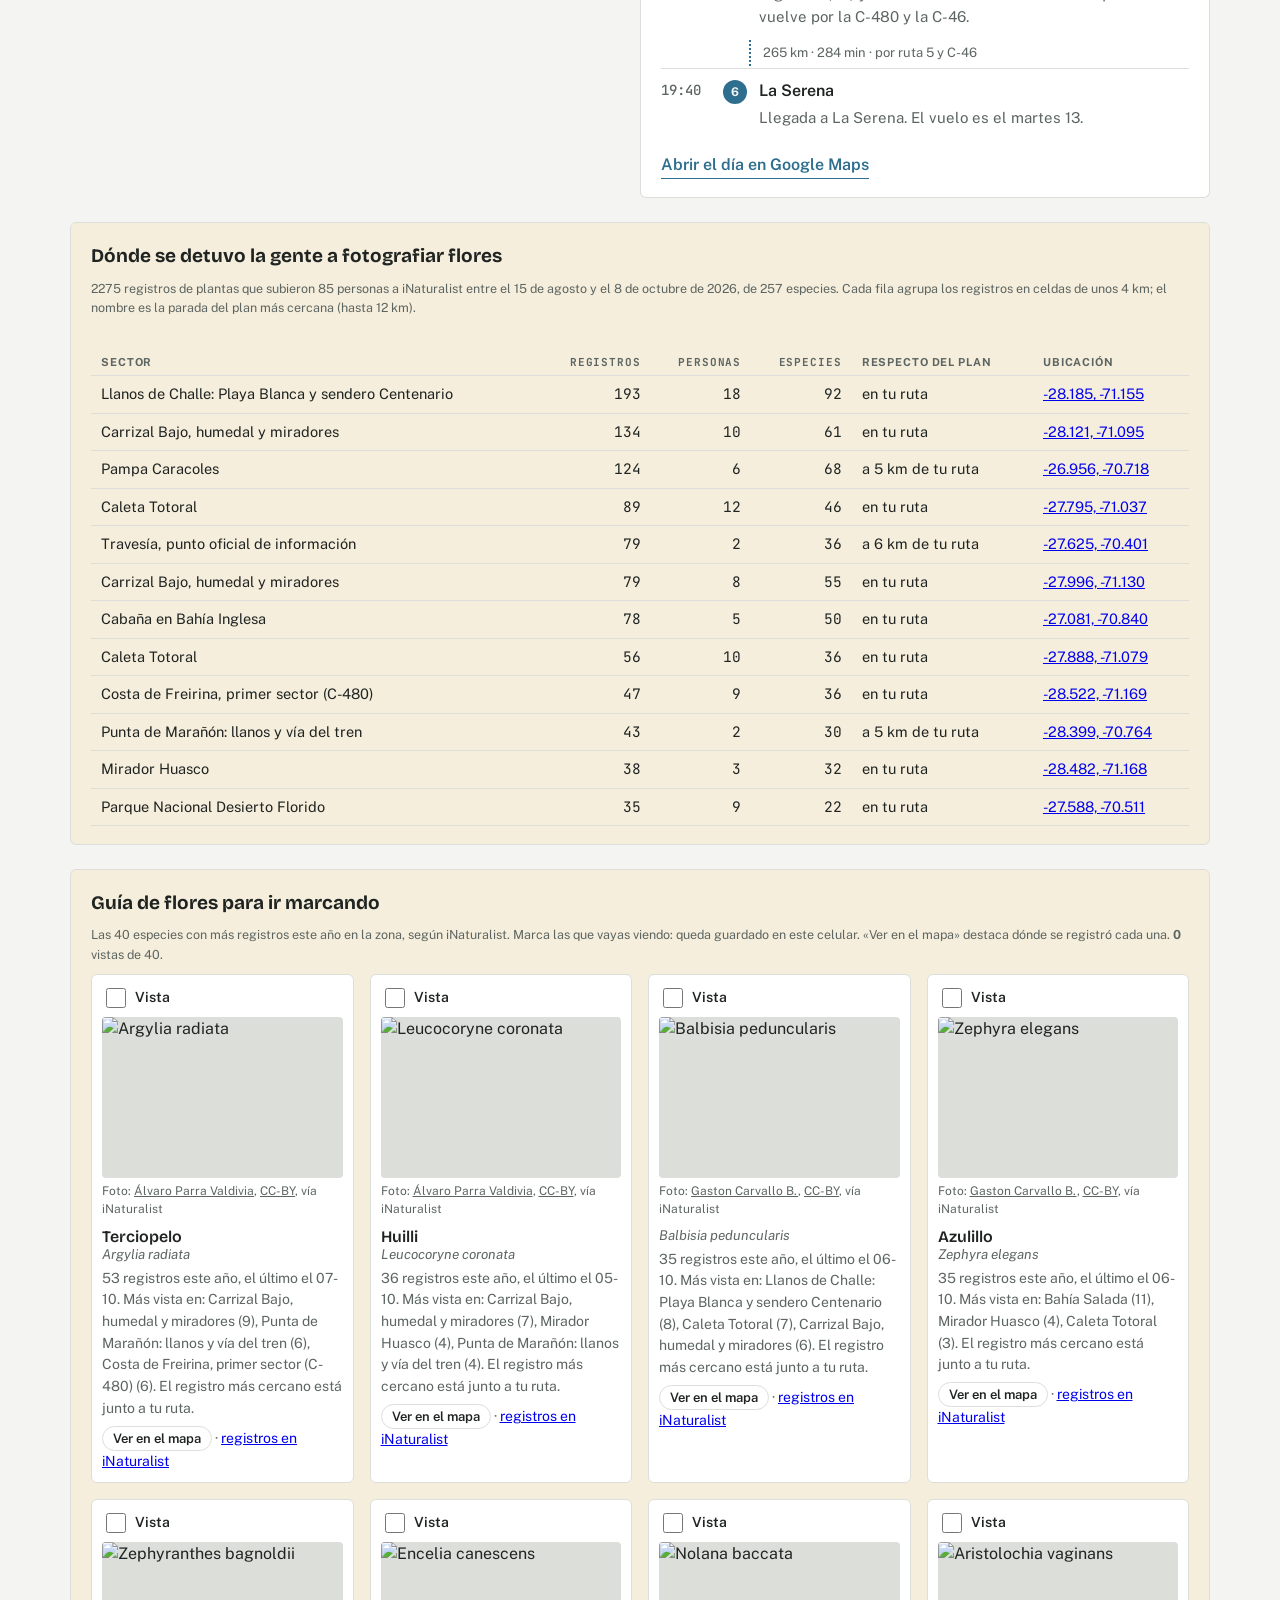
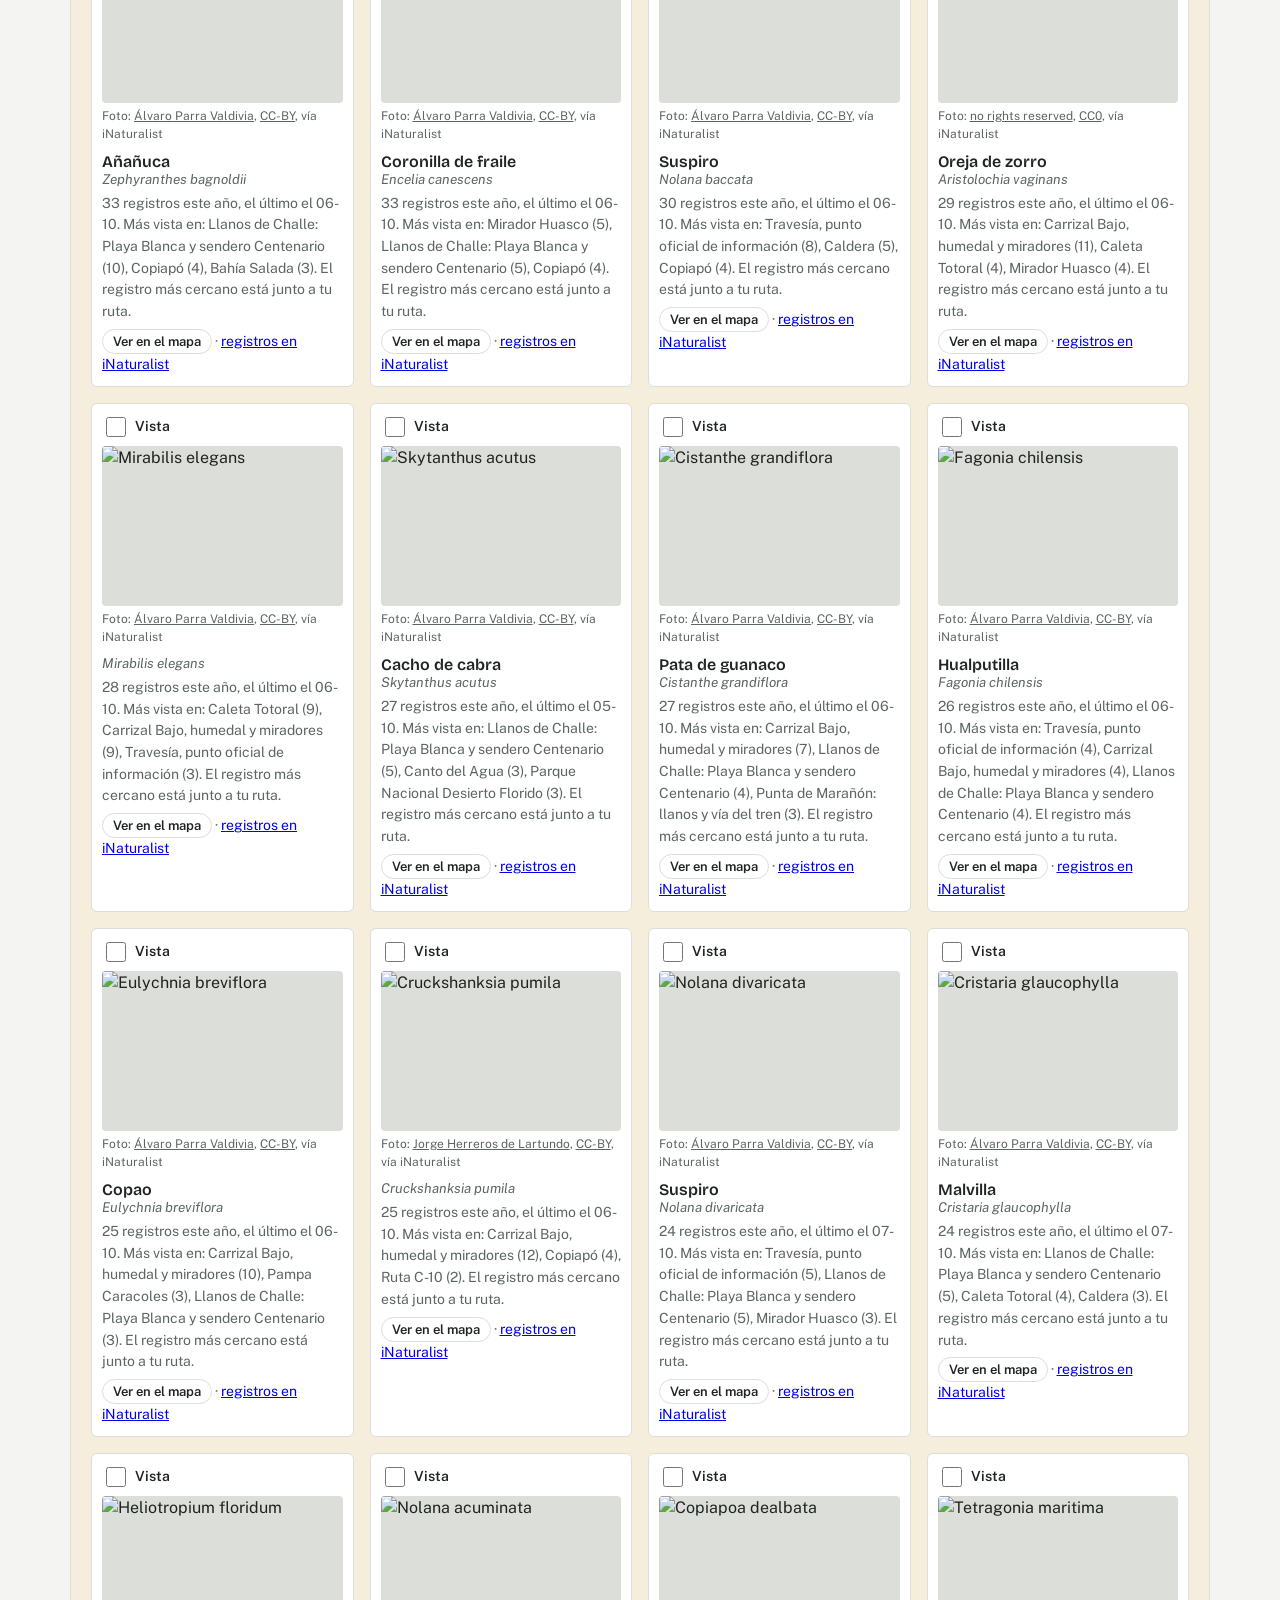
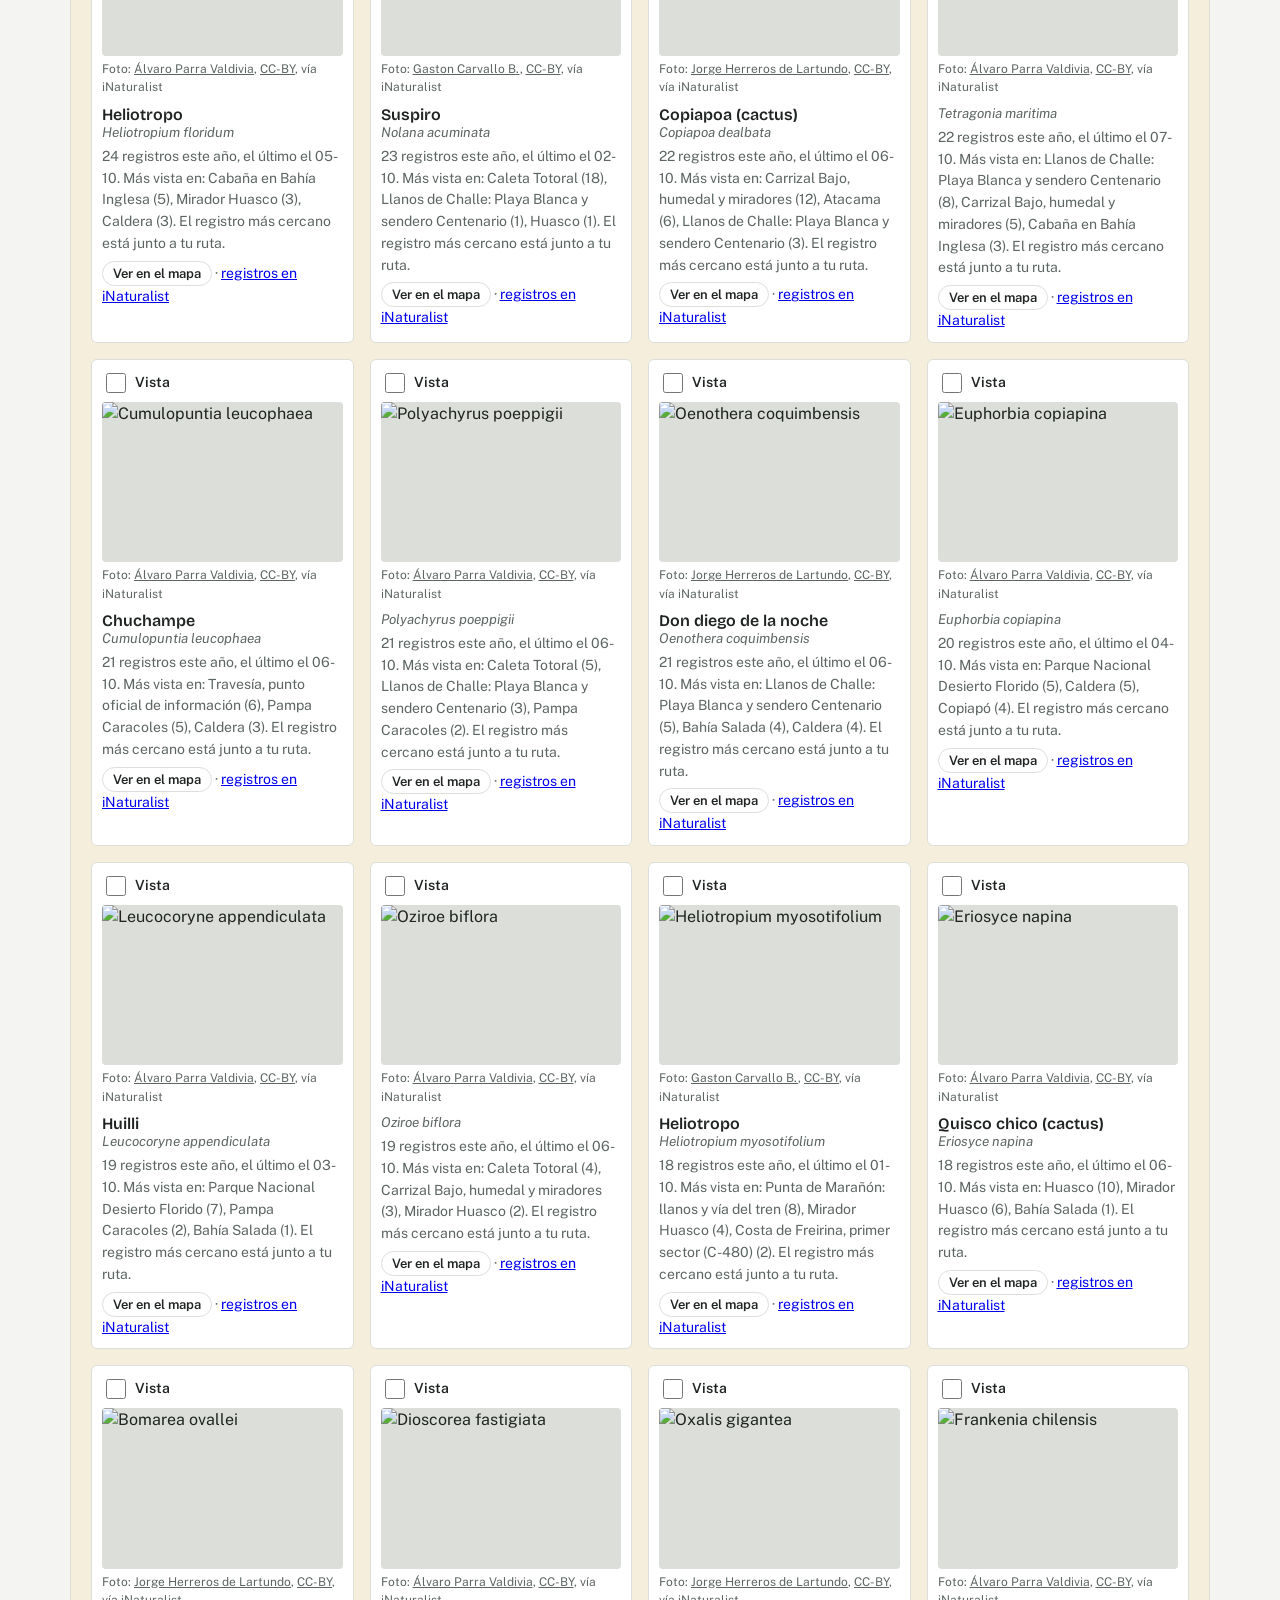
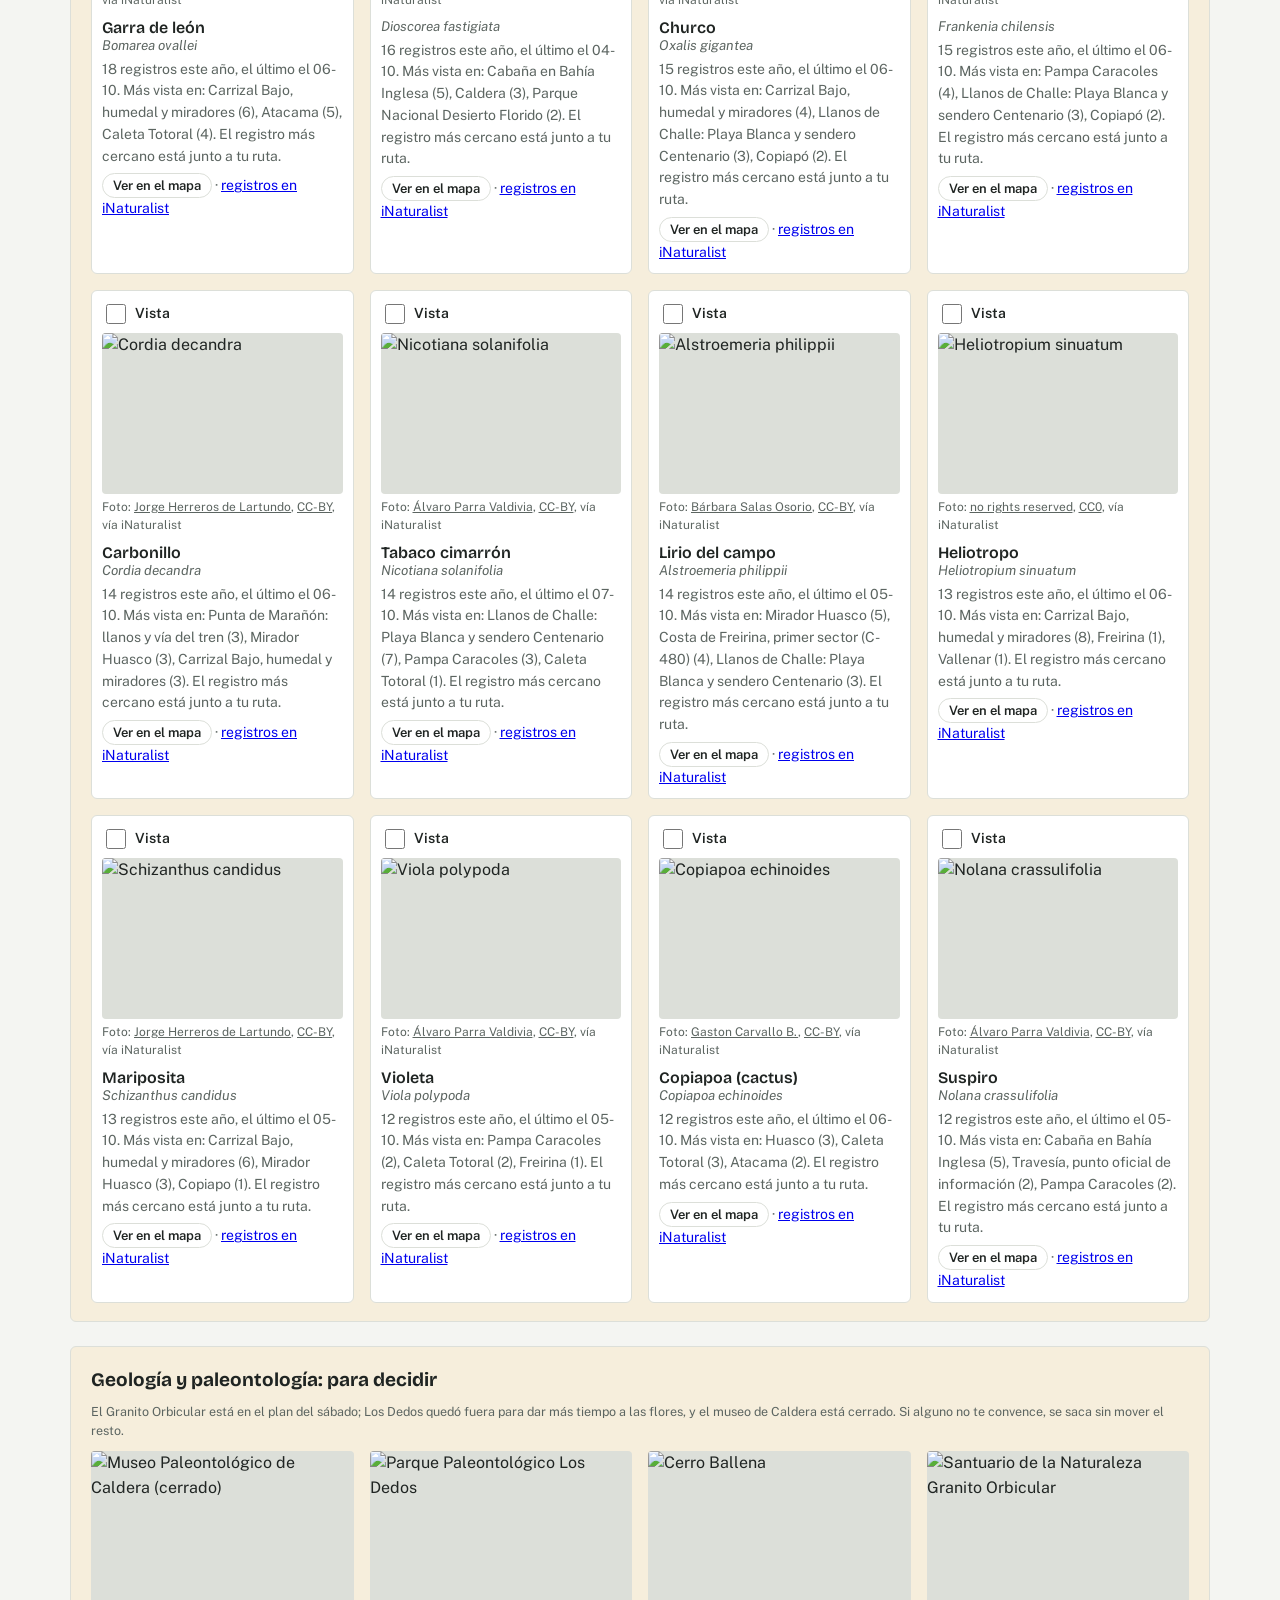
